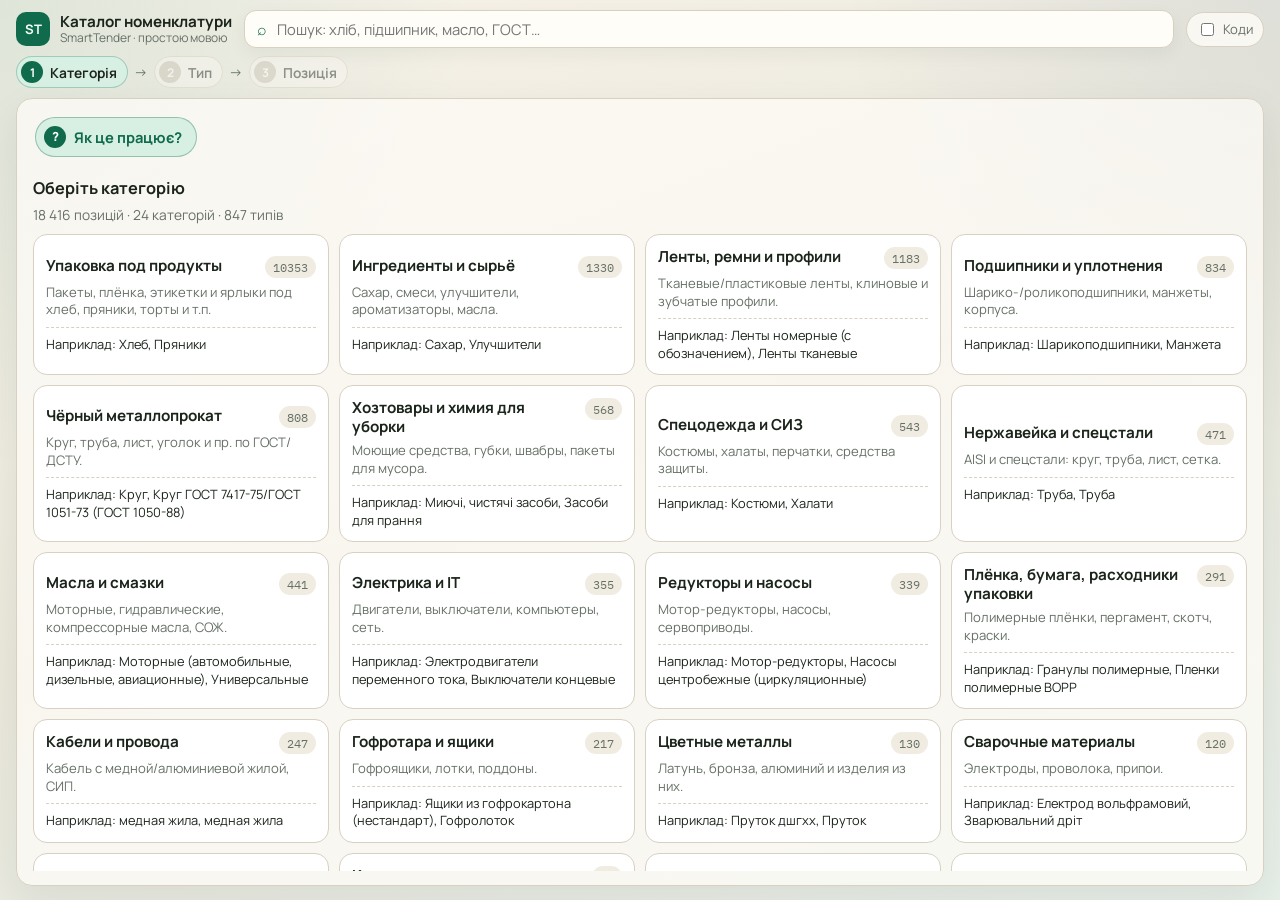
==== Каталог SmartTender.html @ 27bcc098 "Add SmartTender catalog viewer with GitHub Pages deploy. Static web app, source catalogs, KSMO match" ====
<!DOCTYPE html>
<html lang="uk">
<head>
  <meta charset="UTF-8" />
  <meta name="viewport" content="width=device-width, initial-scale=1" />
  <title>Каталог SmartTender — зрозумілий перегляд</title>
  <link rel="preconnect" href="https://fonts.googleapis.com" />
  <link rel="preconnect" href="https://fonts.gstatic.com" crossorigin />
  <link href="https://fonts.googleapis.com/css2?family=IBM+Plex+Mono:wght@400;500&family=Manrope:wght@400;500;600;700&display=swap" rel="stylesheet" />
  <style>
:root {
  --bg: #f2eee4;
  --panel: #fffdf8;
  --ink: #1b241b;
  --muted: #667066;
  --line: #d8d1c1;
  --accent: #0f6b4c;
  --accent-2: #1f4f7a;
  --accent-soft: #d8efe4;
  --soft-blue: #e7eef6;
  --shadow: 0 16px 40px rgba(27, 36, 27, 0.08);
  --radius: 18px;
  --mono: "IBM Plex Mono", ui-monospace, monospace;
  --sans: "Manrope", system-ui, sans-serif;
}

* { box-sizing: border-box; }
html, body {
  height: 100%;
  min-height: 100%;
}
body {
  margin: 0;
  font-family: var(--sans);
  color: var(--ink);
  background:
    radial-gradient(circle at 0% 0%, rgba(15, 107, 76, 0.1), transparent 30%),
    radial-gradient(circle at 100% 0%, rgba(31, 79, 122, 0.08), transparent 28%),
    linear-gradient(160deg, #f7f3ea, #ebe8dc 50%, #e7efe9);
}

.shell {
  width: 100%;
  max-width: none;
  height: 100vh;
  height: 100dvh;
  margin: 0;
  padding: 10px 16px 14px;
  display: flex;
  flex-direction: column;
  overflow: hidden;
}

.topbar,
.steps {
  flex-shrink: 0;
}

.topbar {
  display: grid;
  grid-template-columns: auto 1fr auto;
  gap: 12px;
  align-items: center;
  margin-bottom: 8px;
}

.brand { display: flex; gap: 10px; align-items: center; }
.brand-mark {
  width: 34px; height: 34px; border-radius: 10px;
  display: grid; place-items: center;
  background: var(--accent); color: #f4fff8; font-weight: 700;
  font-size: 0.82rem;
}
.brand-title { font-weight: 700; font-size: 0.95rem; line-height: 1.2; }
.brand-sub { color: var(--muted); font-size: 0.75rem; line-height: 1.2; }

.search-box {
  display: flex; align-items: center; gap: 8px;
  background: var(--panel);
  border: 1px solid var(--line);
  border-radius: 12px;
  padding: 6px 12px;
  box-shadow: 0 6px 18px rgba(27, 36, 27, 0.05);
  min-height: 38px;
}
.search-box input {
  border: 0; outline: 0; background: transparent;
  width: 100%; font: inherit; font-size: 0.92rem;
}
.search-icon { color: var(--accent); font-size: 1rem; }
.search-clear {
  border: 0; background: #efe9dc; border-radius: 999px;
  width: 24px; height: 24px; cursor: pointer;
}

.tech-toggle {
  display: flex; align-items: center; gap: 6px;
  font-size: 0.82rem; color: var(--muted);
  background: rgba(255,253,248,0.8);
  border: 1px solid var(--line);
  border-radius: 999px;
  padding: 7px 10px;
  white-space: nowrap;
}

.steps {
  display: flex; align-items: center; gap: 6px;
  margin-bottom: 10px;
  flex-wrap: wrap;
}
.step {
  display: inline-flex; align-items: center; gap: 7px;
  border: 1px solid var(--line);
  background: rgba(255,253,248,0.75);
  border-radius: 999px;
  padding: 4px 10px 4px 4px;
  cursor: pointer;
  font: inherit;
  color: inherit;
  text-align: left;
  font-size: 0.86rem;
}
.step strong { font-weight: 650; }
.step:disabled { opacity: 0.45; cursor: default; }
.step.active {
  background: var(--accent-soft);
  border-color: rgba(15,107,76,0.28);
}
.step.done { background: #fff; }
.step-num {
  width: 22px; height: 22px; border-radius: 50%;
  display: grid; place-items: center;
  background: var(--accent); color: #fff; font-weight: 700; font-size: 0.75rem;
  flex-shrink: 0;
}
.step:not(.active):not(.done) .step-num { background: #c9c3b4; }
.step-arrow { color: var(--muted); font-size: 0.85rem; }

.stage {
  background: rgba(255,253,248,0.72);
  border: 1px solid var(--line);
  border-radius: 16px;
  padding: 14px 16px;
  box-shadow: var(--shadow);
  flex: 1;
  min-height: 0;
  min-width: 0;
  display: flex;
  flex-direction: column;
  overflow: hidden;
}

.stage > .view {
  flex: 1;
  min-height: 0;
  min-width: 0;
  width: 100%;
  display: flex;
  flex-direction: column;
}

#view-home {
  overflow-x: hidden;
  overflow-y: auto;
}

#view-groups {
  overflow: hidden;
}

#view-groups .view-head {
  flex-shrink: 0;
}

#view-groups .card-grid {
  flex: 1;
  min-height: 0;
  overflow-x: hidden;
  overflow-y: auto;
  align-content: start;
  margin-bottom: 0;
}

#view-items {
  overflow: hidden;
}

#view-items .view-head,
#view-items .filters {
  flex-shrink: 0;
}

#view-items .content {
  flex: 1;
  min-height: 0;
  overflow: hidden;
}

.view[hidden] { display: none !important; }

.how-it-works {
  width: 100%;
  margin: 0 0 12px;
  padding: 4px 2px;
  /* місце під світіння — інакше overflow батька зрізає лівий край */
}
.how-it-works > summary {
  display: inline-flex;
  align-items: center;
  gap: 8px;
  cursor: pointer;
  color: var(--accent);
  font-weight: 700;
  font-size: 0.92rem;
  list-style: none;
  user-select: none;
  padding: 8px 14px 8px 8px;
  border-radius: 999px;
  border: 1px solid rgba(15, 107, 76, 0.35);
  background: var(--accent-soft);
  box-shadow: 0 0 0 0 rgba(15, 107, 76, 0.28);
  transition: background 0.12s ease, border-color 0.12s ease;
  animation: how-pulse 1.6s ease-in-out infinite;
  transform: none;
}
.how-it-works > summary:hover {
  background: #c8e9da;
  border-color: rgba(15, 107, 76, 0.55);
  animation: none;
}
.how-it-works > summary::-webkit-details-marker { display: none; }
.how-btn-icon {
  width: 22px;
  height: 22px;
  border-radius: 50%;
  display: inline-grid;
  place-items: center;
  background: var(--accent);
  color: #fff;
  font-size: 0.78rem;
  font-weight: 800;
  flex-shrink: 0;
  line-height: 1;
}
.how-it-works[open] > summary {
  margin-bottom: 10px;
  background: #fff;
  animation: none;
  box-shadow: none;
}
@keyframes how-pulse {
  0%, 100% {
    box-shadow: 0 0 0 0 rgba(15, 107, 76, 0.3);
    border-color: rgba(15, 107, 76, 0.35);
    background: var(--accent-soft);
  }
  50% {
    box-shadow: 0 0 0 4px rgba(15, 107, 76, 0.16);
    border-color: rgba(15, 107, 76, 0.7);
    background: #c8e9da;
  }
}

.explain-card {
  display: grid;
  grid-template-columns: 1.4fr 0.9fr;
  gap: 12px;
  width: 100%;
}
.explain-card > div, .tips {
  background: #fff;
  border: 1px solid var(--line);
  border-radius: 14px;
  padding: 12px;
}
.explain-card h2, .tips h3, .block-head h2 {
  margin: 0 0 6px;
  font-size: 1.02rem;
}
.explain-card > div > .muted {
  margin: 0 0 10px;
  line-height: 1.45;
}
.how-steps {
  margin: 0 0 12px;
  padding-left: 1.2rem;
  color: var(--ink);
  line-height: 1.5;
  font-size: 0.92rem;
}
.how-steps li { margin-bottom: 6px; }
.how-steps li:last-child { margin-bottom: 0; }
.how-example-label { margin: 0 0 4px !important; }
.simple-example {
  display: flex;
  flex-wrap: wrap;
  align-items: stretch;
  gap: 8px;
  margin-top: 6px;
}
.ex-step {
  display: flex;
  align-items: flex-start;
  gap: 8px;
  background: var(--soft-blue);
  border-radius: 12px;
  padding: 10px 12px;
  min-width: 140px;
  flex: 1 1 160px;
}
.ex-step.result {
  background: var(--accent-soft);
  flex: 1.4 1 220px;
}
.ex-num {
  width: 22px;
  height: 22px;
  border-radius: 50%;
  display: inline-grid;
  place-items: center;
  background: var(--accent);
  color: #fff;
  font-size: 0.75rem;
  font-weight: 800;
  flex-shrink: 0;
  margin-top: 1px;
}
.ex-step > div { display: flex; flex-direction: column; gap: 2px; min-width: 0; }
.ex-label {
  font-size: 0.7rem;
  text-transform: uppercase;
  letter-spacing: 0.05em;
  color: var(--muted);
}
.ex-step strong {
  font-size: 0.92rem;
  line-height: 1.3;
}
.ex-hint {
  font-size: 0.78rem;
  color: var(--muted);
  line-height: 1.35;
}
.ex-arrow {
  align-self: center;
  color: var(--muted);
  font-weight: 700;
  flex-shrink: 0;
}
.tips ul {
  margin: 0; padding-left: 18px;
  color: var(--muted); line-height: 1.5; font-size: 0.92rem;
}
.tips li { margin-bottom: 6px; }

.constructor {
  display: flex; flex-wrap: wrap; gap: 6px; align-items: center;
  margin-top: 8px;
}
.ctor-part {
  background: var(--soft-blue);
  border-radius: 12px;
  padding: 8px 10px;
  min-width: 100px;
}
.ctor-part.result { background: var(--accent-soft); }
.ctor-label {
  display: block;
  font-size: 0.72rem;
  text-transform: uppercase;
  letter-spacing: 0.06em;
  color: var(--muted);
  margin-bottom: 2px;
}
.ctor-plus, .ctor-eq { font-weight: 700; color: var(--muted); }

.block-head { margin: 4px 0 10px; }
.block-head p { margin: 0; font-size: 0.86rem; }

.card-grid {
  display: grid;
  grid-template-columns: repeat(auto-fill, minmax(260px, 1fr));
  gap: 10px;
  margin-bottom: 20px;
  width: 100%;
  min-width: 0;
}

.cat-card, .group-card {
  border: 1px solid var(--line);
  background: #fff;
  border-radius: 14px;
  padding: 12px;
  text-align: left;
  cursor: pointer;
  font: inherit;
  color: inherit;
  min-width: 0;
  max-width: 100%;
  overflow-wrap: anywhere;
  word-break: break-word;
  transition: transform 0.12s ease, box-shadow 0.12s ease;
}
.cat-card:hover, .group-card:hover {
  transform: translateY(-2px);
  box-shadow: var(--shadow);
}
.cat-card.active, .group-card.active {
  outline: 2px solid rgba(15,107,76,0.35);
  background: #f3fbf7;
}
.card-top {
  display: flex; justify-content: space-between; gap: 8px; align-items: start;
  margin-bottom: 6px;
  min-width: 0;
}
.card-title {
  font-weight: 700;
  font-size: 0.95rem;
  line-height: 1.25;
  min-width: 0;
  flex: 1;
  overflow-wrap: anywhere;
}
.card-badges {
  display: flex;
  align-items: center;
  gap: 6px;
  flex-shrink: 0;
}
.card-prefix {
  font-family: var(--mono);
  font-size: 0.72rem;
  font-weight: 500;
  color: #5a6b7a;
  background: #e8eef3;
  border: 1px solid #d3dde6;
  border-radius: 999px;
  min-width: 1.85rem;
  height: 1.85rem;
  padding: 0 7px;
  display: inline-flex;
  align-items: center;
  justify-content: center;
  white-space: nowrap;
  letter-spacing: 0.02em;
}
.card-count {
  font-family: var(--mono);
  font-size: 0.78rem;
  color: var(--muted);
  background: #f1ece1;
  border-radius: 999px;
  padding: 3px 8px;
  white-space: nowrap;
  flex-shrink: 0;
}
.card-hint { color: var(--muted); font-size: 0.82rem; line-height: 1.35; }
.card-code {
  margin-top: 8px;
  font-family: var(--mono);
  font-size: 0.72rem;
  color: var(--muted);
  overflow-wrap: anywhere;
}
.card-sample {
  margin-top: 8px;
  font-size: 0.8rem;
  color: var(--ink);
  line-height: 1.35;
  padding-top: 8px;
  border-top: 1px dashed var(--line);
  overflow-wrap: anywhere;
}
.card-tech { margin-top: 4px; font-size: 0.78rem; color: var(--muted); overflow-wrap: anywhere; }

.popular-row {
  display: flex; flex-wrap: wrap; gap: 8px;
}
.popular-chip {
  border: 1px solid var(--line);
  background: #fff;
  border-radius: 999px;
  padding: 10px 14px;
  cursor: pointer;
  font: inherit;
}
.popular-chip:hover { background: var(--accent-soft); }
.popular-chip strong { font-weight: 700; }
.popular-chip span { color: var(--muted); font-family: var(--mono); font-size: 0.8rem; margin-left: 6px; }

.view-head {
  display: flex; gap: 10px; align-items: center;
  margin-bottom: 10px;
  flex-wrap: wrap;
}
.view-head-main { flex: 1; min-width: 180px; }
.view-head h1 {
  margin: 0;
  font-size: 1.15rem;
  letter-spacing: -0.02em;
  line-height: 1.25;
}
.title-row {
  display: flex;
  flex-wrap: wrap;
  align-items: baseline;
  gap: 8px 12px;
}
.back-btn {
  border: 1px solid var(--line);
  background: #fff;
  border-radius: 10px;
  padding: 0;
  cursor: pointer;
  font: inherit;
  width: 34px;
  height: 34px;
  flex-shrink: 0;
  display: inline-grid;
  place-items: center;
  line-height: 1;
}
.crumbs { color: var(--muted); font-size: 0.8rem; margin-bottom: 2px; line-height: 1.3; }
.crumbs button {
  border: 0; background: transparent; color: var(--accent);
  cursor: pointer; font: inherit; padding: 0;
}
#items-sub, #groups-sub {
  margin: 0;
  font-size: 0.8rem;
  line-height: 1.3;
}
#items-sub:empty, #groups-sub:empty { display: none; }

.inline-filter {
  display: flex; flex-direction: column; gap: 4px;
  margin-bottom: 10px; max-width: 420px;
  font-size: 0.82rem; color: var(--muted);
}
.inline-filter.compact {
  margin-bottom: 0;
  max-width: 240px;
  flex-shrink: 0;
}
.inline-filter input {
  border: 1px solid var(--line);
  border-radius: 10px;
  padding: 7px 10px;
  font: inherit;
  background: #fff;
  height: 34px;
}

.toolbar-actions { display: flex; gap: 8px; align-items: center; flex-shrink: 0; }
.sort-label {
  display: flex; flex-direction: column; gap: 0;
  font-size: 0.75rem; color: var(--muted);
}
.sort-label select {
  border: 1px solid var(--line);
  border-radius: 10px;
  background: #fff;
  padding: 6px 10px;
  font: inherit;
  height: 34px;
}
.pill {
  border-radius: 999px;
  background: #fff;
  border: 1px solid var(--line);
  padding: 0 12px;
  height: 34px;
  display: inline-flex;
  align-items: center;
  font-family: var(--mono);
  font-size: 0.8rem;
}

.filters {
  background: #fff;
  border: 1px solid var(--line);
  border-radius: 14px;
  padding: 10px 12px;
  margin-bottom: 10px;
}
.filters-head {
  display: flex; justify-content: space-between; gap: 10px;
  margin-bottom: 8px; align-items: center;
  font-size: 0.88rem;
}
.facet-filters {
  display: grid;
  grid-template-columns: repeat(auto-fill, minmax(180px, 1fr));
  gap: 8px;
}
.facet-filter { display: flex; flex-direction: column; gap: 4px; font-size: 0.8rem; }
.facet-filter > span:first-child { color: var(--muted); }
.facet-filter select {
  border: 1px solid var(--line);
  border-radius: 10px;
  background: #fff;
  padding: 6px 8px;
  font: inherit;
}
.more-facets {
  grid-column: 1 / -1;
  border-top: 1px dashed var(--line);
  padding-top: 8px;
  margin-top: 2px;
}
.more-facets summary {
  cursor: pointer;
  color: var(--accent);
  font-weight: 650;
  margin-bottom: 8px;
  font-size: 0.86rem;
}
.more-facets .facet-filters { margin-top: 4px; }

.content {
  display: grid;
  grid-template-columns: minmax(0, 1.45fr) minmax(320px, 0.85fr);
  gap: 14px;
  align-items: stretch;
}
.table-wrap {
  background: #fff;
  border: 1px solid var(--line);
  border-radius: var(--radius);
  min-height: 0;
  height: 100%;
  overflow: auto;
}
.detail {
  background: #fff;
  border: 1px solid var(--line);
  border-radius: var(--radius);
  padding: 16px;
  min-height: 0;
  height: 100%;
  overflow: auto;
}

table { width: 100%; border-collapse: collapse; font-size: 0.92rem; }
th, td {
  padding: 12px 14px;
  border-bottom: 1px solid var(--line);
  vertical-align: top; text-align: left;
}
th {
  position: sticky; top: 0; background: #fffaf1;
  font-size: 0.74rem; letter-spacing: 0.05em;
  text-transform: uppercase; color: var(--muted); z-index: 1;
  /* при общем скролле страницы шапка таблицы тоже остаётся на виду */
}
tbody tr { cursor: pointer; }
tbody tr:hover { background: rgba(15,107,76,0.04); }
tbody tr.active { background: var(--accent-soft); }
.name-cell { font-weight: 650; line-height: 1.35; }
.sub { color: var(--muted); font-size: 0.8rem; margin-top: 3px; }
.mono { font-family: var(--mono); font-size: 0.8rem; }
.badge {
  display: inline-flex; border-radius: 999px;
  background: #f0ebe0; padding: 3px 8px;
  font-family: var(--mono); font-size: 0.75rem;
}
.row-flags { display: flex; flex-wrap: wrap; gap: 6px; margin-top: 6px; }
.pill {
  display: inline-flex; align-items: center;
  border-radius: 999px; padding: 2px 8px;
  font-size: 0.72rem; font-weight: 650; line-height: 1.4;
}
.pill-ok { background: rgba(15,107,76,0.12); color: var(--accent); }
.pill-warn { background: rgba(176, 74, 42, 0.14); color: #9a3d22; }
.pill-link { background: rgba(47, 92, 140, 0.12); color: #2f5c8c; }
.pill-neutral { background: #efeae0; color: #5c564c; }
tbody tr.is-cancelled .name-cell { color: #7a4a3a; }
.empty { padding: 40px 20px; text-align: center; color: var(--muted); }

.detail-empty {
  min-height: 420px; display: grid; place-items: center;
  text-align: center; color: var(--muted); padding: 20px;
}
.detail-kmat { font-family: var(--mono); color: var(--accent); margin-bottom: 6px; }
.detail-name-block {
  margin: 0 0 14px;
  padding: 12px 14px;
  border-radius: 14px;
  border: 1px solid rgba(15, 107, 76, 0.28);
  background:
    linear-gradient(180deg, #f4fff8 0%, var(--accent-soft) 100%);
  box-shadow: 0 8px 20px rgba(15, 107, 76, 0.06);
}
.detail-name-block .chars-title {
  margin-bottom: 8px;
  color: var(--accent);
  font-weight: 700;
}
.detail h2 { margin: 0; font-size: 1.2rem; line-height: 1.35; }
.detail-pills { display: flex; flex-wrap: wrap; gap: 6px; margin-top: 10px; }
.detail-doc,
.detail-related {
  margin: 0 0 14px;
  padding: 12px 14px;
  border-radius: 14px;
  border: 1px solid var(--line);
  background: #fffdf8;
}
.detail-doc .doc-name {
  font-weight: 650;
  line-height: 1.35;
  margin-bottom: 4px;
}
.related-list {
  display: flex;
  flex-direction: column;
  gap: 8px;
}
.related-chip {
  text-align: left;
  border: 1px solid rgba(47, 92, 140, 0.22);
  background: linear-gradient(180deg, #f7fbff 0%, #eef5fb 100%);
  border-radius: 12px;
  padding: 10px 12px;
  cursor: pointer;
  font: inherit;
  color: inherit;
  transition: border-color 0.15s ease, transform 0.15s ease;
}
.related-chip:hover {
  border-color: #2f5c8c;
  transform: translateY(-1px);
}
.related-top {
  display: flex;
  justify-content: space-between;
  gap: 8px;
  align-items: center;
  margin-bottom: 4px;
}
.related-kind {
  font-size: 0.72rem;
  text-transform: uppercase;
  letter-spacing: 0.04em;
  color: #2f5c8c;
  font-weight: 700;
}
.related-name { font-weight: 650; line-height: 1.35; }
.related-kmat { margin-top: 4px; color: var(--muted); }
.meta-grid {
  display: grid; grid-template-columns: 120px 1fr;
  gap: 8px 12px; margin: 14px 0 18px; font-size: 0.92rem;
}
.meta-grid dt { color: var(--muted); }
.meta-grid dd { margin: 0; }
.chars-title {
  font-size: 0.75rem; text-transform: uppercase; letter-spacing: 0.07em;
  color: var(--muted); margin-bottom: 8px;
}
.char-list { display: flex; flex-direction: column; gap: 8px; }
.char-item {
  border: 1px solid var(--line); border-radius: 14px;
  padding: 10px 12px; background: #fffdf8;
}
.char-top { display: flex; justify-content: space-between; gap: 10px; margin-bottom: 4px; }
.char-name { font-size: 0.82rem; color: var(--muted); }
.char-code { font-family: var(--mono); font-size: 0.72rem; color: var(--accent); }
.char-value { font-weight: 650; line-height: 1.35; }

.detail-ctor {
  margin: 0 0 16px;
  padding: 12px;
  border-radius: 14px;
  background: var(--soft-blue);
}
.detail-ctor .tiny { margin: 4px 0 0; }
.detail-ctor .constructor { margin-top: 10px; }
.detail-ctor .ctor-part { background: #fff; }

.linkish {
  border: 0; background: transparent; color: var(--accent);
  font: inherit; cursor: pointer; padding: 0;
}
.muted { color: var(--muted); }
.tiny { font-size: 0.78rem; margin-top: 2px; }

body:not(.show-codes) .codes-only,
body:not(.show-codes) .card-code,
body:not(.show-codes) .card-prefix,
body:not(.show-codes) .detail-kmat,
body:not(.show-codes) .char-code { display: none !important; }

.loader {
  position: fixed; inset: 0; display: grid; place-items: center;
  background: rgba(242,238,228,0.84); backdrop-filter: blur(6px); z-index: 30;
}
.loader.hidden { display: none; }
.loader-card {
  display: flex; gap: 14px; align-items: center;
  background: var(--panel); border: 1px solid var(--line);
  border-radius: 18px; padding: 18px 20px; box-shadow: var(--shadow);
}
.spinner {
  width: 28px; height: 28px; border-radius: 50%;
  border: 3px solid rgba(15,107,76,0.18);
  border-top-color: var(--accent);
  animation: spin 0.8s linear infinite;
}
@keyframes spin { to { transform: rotate(360deg); } }

@media (max-width: 980px) {
  .shell { padding: 10px; }
  .topbar { grid-template-columns: 1fr; }
  .explain-card, .content { grid-template-columns: 1fr; }
  .tech-toggle { justify-self: start; }
  .stage { padding: 12px; }
  .how-it-works > summary { width: 100%; justify-content: center; }
  #view-items .content {
    grid-template-rows: minmax(45vh, 1fr) minmax(280px, 40vh);
  }
}

</style>
</head>
<body>
  <div class="shell">
    <header class="topbar">
      <div class="brand">
        <div class="brand-mark">ST</div>
        <div>
          <div class="brand-title">Каталог номенклатури</div>
          <div class="brand-sub">SmartTender · простою мовою</div>
        </div>
      </div>

      <label class="search-box">
        <span class="search-icon" aria-hidden="true">⌕</span>
        <input id="search" type="search" placeholder="Пошук: хліб, підшипник, масло, ГОСТ…" autocomplete="off" />
        <button type="button" class="search-clear" id="search-clear" hidden>✕</button>
      </label>

      <label class="tech-toggle" title="Показати службові коди SmartTender">
        <input type="checkbox" id="show-codes" />
        <span>Коди</span>
      </label>
    </header>

    <nav class="steps" id="steps" aria-label="Кроки">
      <button type="button" class="step active" data-goto="home">
        <span class="step-num">1</span>
        <strong>Категорія</strong>
      </button>
      <div class="step-arrow" aria-hidden="true">→</div>
      <button type="button" class="step" data-goto="groups" disabled>
        <span class="step-num">2</span>
        <strong>Тип</strong>
      </button>
      <div class="step-arrow" aria-hidden="true">→</div>
      <button type="button" class="step" data-goto="items" disabled>
        <span class="step-num">3</span>
        <strong>Позиція</strong>
      </button>
    </nav>

    <main class="stage">
      <!-- HOME -->
      <section id="view-home" class="view">
        <details class="how-it-works">
          <summary>
            <span class="how-btn-icon" aria-hidden="true">?</span>
            <span>Як це працює?</span>
          </summary>
          <div class="explain-card">
            <div>
              <h2>Простими словами</h2>
              <p class="muted">
                Тут зібрані всі товари з SmartTender. Шукайте у три кроки —
                або просто введіть слово в пошук зверху.
              </p>
              <ol class="how-steps">
                <li><strong>Категорія</strong> — широкий розділ, наприклад «Упаковка» чи «Метали».</li>
                <li><strong>Тип</strong> — вже конкретніше: «Хліб», «Підшипники», «Стрічки».</li>
                <li><strong>Позиція</strong> — готовий товар зі списку. За потреби уточніть розмір, матеріал тощо.</li>
              </ol>
              <p class="muted tiny how-example-label">Приклад шляху — шукаємо пакет для хліба:</p>
              <div class="simple-example" aria-label="Приклад пошуку">
                <div class="ex-step">
                  <span class="ex-num">1</span>
                  <div>
                    <span class="ex-label">категорія</span>
                    <strong>Упаковка</strong>
                    <span class="ex-hint">широкий розділ каталогу</span>
                  </div>
                </div>
                <div class="ex-arrow" aria-hidden="true">→</div>
                <div class="ex-step">
                  <span class="ex-num">2</span>
                  <div>
                    <span class="ex-label">тип</span>
                    <strong>Хліб</strong>
                    <span class="ex-hint">конкретна група товарів</span>
                  </div>
                </div>
                <div class="ex-arrow" aria-hidden="true">→</div>
                <div class="ex-step result">
                  <span class="ex-num">3</span>
                  <div>
                    <span class="ex-label">позиція</span>
                    <strong>Пакет для хліба 210×485, плівка 25 мкм</strong>
                    <span class="ex-hint">готова картка; розмір і матеріал можна уточнити фільтрами</span>
                  </div>
                </div>
              </div>
            </div>
            <aside class="tips">
              <h3>Корисні поради</h3>
              <ul>
                <li>Не знаєте, звідки почати — скористайтеся <strong>пошуком</strong>.</li>
                <li>Список довгий? Оберіть <strong>властивості</strong> зверху — залишиться лише потрібне.</li>
                <li>Натисніть рядок у таблиці — справа відкриється картка з деталями.</li>
                <li><strong>Коди</strong> потрібні лише для роботи зі SmartTender. За замовчуванням їх можна не вмикати.</li>
              </ul>
            </aside>
          </div>
        </details>

        <div class="block-head">
          <h2>Оберіть категорію</h2>
          <p class="muted" id="home-meta">Завантаження…</p>
        </div>
        <div id="category-grid" class="card-grid"></div>

        <div class="block-head">
          <h2>Або почніть із популярного</h2>
          <p class="muted">Найбільші групи — одразу до позицій</p>
        </div>
        <div id="popular-groups" class="popular-row"></div>
      </section>

      <!-- GROUPS -->
      <section id="view-groups" class="view" hidden>
        <div class="view-head">
          <button type="button" class="back-btn" id="back-to-home" title="До всіх категорій">←</button>
          <div class="view-head-main">
            <h1 id="groups-title">Типи в розділі</h1>
            <p id="groups-sub" class="muted"></p>
          </div>
          <label class="inline-filter compact">
            <input id="group-filter" type="search" placeholder="Фільтр типів…" />
          </label>
        </div>
        <div id="group-grid" class="card-grid"></div>
      </section>

      <!-- ITEMS -->
      <section id="view-items" class="view" hidden>
        <div class="view-head">
          <button type="button" class="back-btn" id="back-to-groups" title="Назад">←</button>
          <div class="view-head-main">
            <div class="crumbs" id="crumbs"></div>
            <div class="title-row">
              <h1 id="items-title">Позиції</h1>
              <p id="items-sub" class="muted"></p>
            </div>
          </div>
          <div class="toolbar-actions">
            <label class="sort-label">
              <select id="sort" aria-label="Сортування">
                <option value="name">За назвою</option>
                <option value="kmat">За кодом</option>
                <option value="group">За групою</option>
              </select>
            </label>
            <div id="result-count" class="pill">—</div>
          </div>
        </div>

        <section class="filters" id="filters" hidden>
          <div class="filters-head">
            <strong>Властивості</strong>
            <button type="button" class="linkish" id="clear-facets">скинути</button>
          </div>
          <div id="facet-filters" class="facet-filters"></div>
        </section>

        <div class="content">
          <div class="table-wrap">
            <table>
              <thead>
                <tr>
                  <th>Що це</th>
                  <th>Тип / група</th>
                  <th class="codes-only">Код позиції</th>
                  <th>Од.</th>
                  <th title="Кількість характеристик у позиції">Хар.</th>
                </tr>
              </thead>
              <tbody id="rows"></tbody>
            </table>
            <div id="empty" class="empty" hidden>Нічого не знайдено. Спробуйте інше слово або скиньте властивості.</div>
          </div>

          <aside class="detail" id="detail">
            <div class="detail-empty">
              <strong>Картка позиції</strong>
              <p>Натисніть рядок зліва — тут розберемо, з чого вона складається.</p>
            </div>
          </aside>
        </div>
      </section>
    </main>
  </div>

  <div id="loader" class="loader">
    <div class="loader-card">
      <div class="spinner"></div>
      <div>
        <strong>Відкриваю каталог…</strong>
        <p class="muted">Готую зрозумілий вигляд для 18 тисяч позицій</p>
      </div>
    </div>
  </div>

  <script type="text/plain" id="catalog-data">
H4sIAJlc9GoC/+y9e1ccR5Yv+lVi6RzdBikL8p1Z9u0/AKFHCyQOID90dJYXLWGbKwQ+CHXbZ1avpYeR5GWP9UYeWbYetrt9ps9MFyAE4qW13P/dv7K+gj/Jjb13ZGZkZmRWFhSFeuZOjxVUVWTkjvd+/vY/7bswPju2761/2vfR+NT4zNjs+LkPxmb3vbXP1E23YhgVQx817Lcs8y3DP6jrb+n6Pm3fxelLM2fHP7g4OzZ7ER6dGadv+AfDtw1X2/fHidmPPzj78djM2NnZ8ZmJi7MTZ+lHnf+Y/d6ourap7ftk+uLE7MT01MUPpqZnP5iY+uDcxFn4PDbzGa/kafvGzp3j9H04M33hg/MXL/D//1/73uJfi79VT+navnMz0598wh8bv/DJLP/Gqbrxd59Mjp0d/3h68tz4zL63TNP3fU7e9NSHk7wJTpit7fsDJ/PDCRiVj8Ympi7OfvCHifE/8lZ4w/DXBxcmLl4Ymz37MXRe/5O2b2J2/EI8Dh/NTF/6hH/0bU7mh/xd0Kqp2/AaPtYfTc9MwIOmnXjtf/+nfecv4CwcPmWahmXp4v/2iUbwF92DjzAWZ6fPjfOn9ln7/of4Jhqd/77P3Pc//qRFDQ6ZhmG5RwzHSDfIf+lLN+ioGjTKN3gk3aC+wwaHSjX4EW+Qfz05ztf0OVigYqz57O8LHtUv168Fr4PN+pfBK1a/HNSCleBFsBysM/7tFv+Hf7dc/zxYDdbqV+rXWLAWbPEKNdYxZGhs0P318p87u1jwb/WrUHszWMbngnX+x8iFsZnZUf7S8RmN8Sf4i17wnxZ4rVr9FlSuBYu84SX+8XqwWr/VtU+sEaDsO151gxOyyd+4zmtcrV/jpIhHlwTZr3mz0ms4IY+APKlC/Uv26+X7+LL6Df7CdSAz7AOSusJfzV8frLKO44M9o51AhRj94Al2hQaHnko/89voe/mVBxmvQq+EHvC+MT6GtfoVPpZ8oILFLmkmg5/4LzDya/y3Zf7XKh/pqzDiChLFFG1ART6qGzAy9BB0Tgtfw19Bj6+y+tWu4EVXZ/TGrnAb7qPB4uRyEpWDXf+yPid1jL+ddwArvkISF9nI8VOdnIwlWDMsWIRvccHAUPOu8s9yz2MaLp6/xFftpSns/zMcwvX6V1DCMtmkzuNXRAR/D+uAWelk2LsX2OeXQCqr/zOMKfyReNHM+CQe4Oemz4ZTKcaxfouP0436V0AbHzw+7tfqX8RrcoWPXQ0mcKE+j4vzPu/IV9iVYIVNfcAPeGiUdeBy5g/T0PGm+NPdOGGvkbxlXmEz0WqnTNgE9f46r3OzPo9d5O3jzG9AL2u8XfiT1xv/iF9G/BTv4xudDxCvxEl7JSqJP3mx8f9u1B+KBVm/1rXvT3gbTH8wOTF1Hu8mTnb4gR8rcNDyxsNvnGrV0Pb9P5emzhNphvGnPyVPZn4U01Gzb8jgHZkauwB/Bz/APsS3LsZr9gWdHUgJrOz6l/yJj0Wfn2B9WCBfalB9vX4H115No9lcpV/5v6u4hG/xltb5LsTP1Hp9Dg6ZYEHD99RviUWzqjFcDZeh7XD5v4ZhF8vN0C3HghM27Iku9eQb3sqSmLlVmlTRyhW+DC/zVXBH6sUzvjbmYO9qMBOwJa/g+69xWq/xBXaTLzVYX+vwLe7xLbFhV/lyqAk6vxTb+ArsPJlQftNJdA5WJTq/DWnTGFK7Ab1nODjwFjyv+VslWp/jhuLnM9+kXwbLsExho4cHzRZ9zXBMRct4Fqzi2SB+5O2v8N4twPaGOnjayy+UyTd8eZgHXYn8J7gs+PDAzUPThoN8Danawp0kzk2pCz/jECK1lW4czHVB++tsezSo/NPLaJmtwXBzeq/BtpEo9S1bJlRe2X+p36FzEM7/DVyScIWswzuRgjUYCIlGuk+XYBHiXwuwpIFOGGlcGktIN38ynK4ucdPeC77nK+p5d3AfiuAHmULdlykclCj8CY41ulNgeMRqnYODA68dvpDX4ZwDUqD7a4lV8Zh/9zU/+/hahyWOC59OdqR7CR+jTXUTvuNTf1ls2WgDh6/gBxGMLLxEHl3HlWkflnfbMzwnr9NxzifqBV1Y/PtvgofyoPJG4WL5mr8CVvwcTkItOj34WUsrUpCa6gjDzfYFbMb6lzJldmKBmhJl34XXC3+eX3bRVXqFKMaWa8kd1nNs5Ji6zlt86TVYFlfEaScPnO0ZEnmHT0nkPQ6PC/HCDbxfslOLBwwu32W8pFf5oFzGTsGrb+CBtQaTT7uDt0Ps3hUxj5u0xaPTSYO5+T6Yl6m0ZSoHPYnKf8PDZA05gtVwCI+NSjTej/i/+JhcxGN+nS/LG4nvQ/q+4r8gx4NLAQeu/pVEkOU4MkGORNBTXBV4G9HJi6ttkxgmOOFVw1cRi0l6TEs8JKi4zPtCp8Iq/vUisdYsqyrfOWbiMJRuP77BruF0LuFdeBmP6DncIeFBiadkfN2uJq5VOhOROwxnL75dV8PdAq2HTAuSD0fj1foNDVcqdm0tcZib1cQs+xL5j+BUoFmKLyAagaCW2MSiXv0r/kY8TbFTW8GrbmT1vkZ2ZxPvXXicn7gv8Vbhf2p0KDyRSbI9eUQtiaR7cCHhtXSVOGvBQ3xBIygRFdeMfsV9uRWeJXS1IKO3mZhQ05BfPyi//s9waMAdFu6e6NpIrLBvic/[base64]/zuuILY91pBZ1cRylodAT7Ca1IFXYtXg/QYjsZhYL3+B+w1Ws7yWxQm7gufZluBS1lJsotz/42X7z7u2irtnQ6LhTvhd7gKXXiyfx729pd+7Fp2cX8lv5qzPVcEn025dIBlE7JdXiQflpScPu9z7H3HYYT/wa5t1Mxw+ca9IL/4+/lbwAltCeNkMFx7J0DBz/4yrbyPk8GVWSCJjdDS1W69EXVtOqSMSshCXeYDZDvU73Th0VyLWNKm1kVcAaKdCnYQsYXqGkWB0UdwD+Xnsjx9kv50dP/vx1MTZsUnx29SlyUlN1nWhyBp+/qB52TWcsaoulBiodgOaedMGXAC8sLHwdCpMKsSXDhVVKnpAV3dx7MInk+NIDDYUC8YMusZF+gV2BpbXPO8nEYnXwSM+Aw9R3fIVMnCvzuxjepcJq4wzmYbrHDB9/aDlaKxvaEhjpgN7YS3Y0Jh/EGhrzXtMQ++w9YO23nnAtBzl6+zc1/GRJ17jIV+NUftMrBjiT8Xl9y3/gp8f/M1VR7za0vUDlgfvVr6Tn3JfQF9w7c+j8PAViDAgIV1jqNgBPmldaCxpS9zkfzr6ftK/RqvQsOXD4YmsakitxfRv7VqRnmpF6vpxXGc6LUyd1qBOi08/RMUwLVpTWp+W4SsX5t9AAwNdAxXAPB9LYuvrcxWhTeXcOePHxX2WHAdQacH1TCcR3DqkUADBM9TKriJ3yr8I1ZddTNcsF2a6wwK5EmbwFhep5jthcev1Od5j5uldXV2+Hk17cJu//g6vQEsuJlio0rbE7SukOaytJnYhVDMIRWpDUoFSkuINHUaGE2FyKj0Vlc+wQX4awjaAxXlr5yTz3cpX7yYxzu0gNrlFzDd+izhVU7VF+mHF6/oA7QZdtWFO0hYxyu+UBwn9ZS1nLpOTyM/eH/FyXBP35Wqo3X3BT1zlqlROs8cnknckO5M9kxNnp8EM8xgP1xd0KUcrby9phq0eXlxmzt4+MTY7M3YRF+TPwe03jeyqy6muZqkeGTs/NolkExONI26nts9g1bcMlWo3sspEonwHyM1gQNtKWpeAqetM7bQdNNNwU6IqOrMpy+ukI/1bNbMpdV0PbvMqUM6L8qEovxHlv4jykSh/UG5DZOP5iXUDF4F5mC8udurkOxafnp8dna+z4L5j6rBXUD7ZIJXsFjK2m+JsqQkOZHiEubD1ixp9bvEmo5ZtbJkfmith86i/aqYNK6+N9OF7JCG8XOM3Qfbglb9v26Grezs6dB06dJ3WHbrRKMAp8DC0RnN2hi7RGvxNVx0M9Jl9BQcqv4xXcE8t8Mde8aZAWbzZ5MnUQnpacsC3cnx+EtU3hFLgO1SGgDp9KZ+PCO7kMRLMFPZW8i7YDI+sziIOo+ihdu0C23V2xnrQ8kd3lF1jPeZBd4MXBJ/rh8ivg/qCHz0gmNXnd38rtJqo3rHz4zNscGzm/PgsJ/EJORiAmX+vCRu/[base64]/Dpds1H4YR22w/jkzAcLnQ1emVxWniEbp+6QNwwIKKmFlfylbUvLUCwtA31MeeEnlLxGoa63gZI36h6MvFLbqpmk8+RyXHf9Ct/[base64]/OQz2YWjBy508dsL/JNCTQX2Y0VMOnHMNpfw/QOeY2g2p3ejCz15Jd55AZlpvJO6wFxk1ufwHx/OrsH3jx+EyYNFlzNMo8PHTrK+nuP9/8mHKNg8yN90v2CkBqcvXbw4zkanP/xwvNI7PjPzGX8zsHv/iGNmOThmhktjhobGA/AfF6XJW0k9gHzEMhqFN9GEbNrW9lQCKStzC3QB27fGarI51tBzLEh2M6K2ZIl+gjf4ArpdoK+7RBQ4JZB2GRmN4HV3sChxpILfsDlFpp0r2DVN0fcQAEM++ZLhAFzU0NVrPkmL5WSIsUuJW+abe3HaeulVm9BgJe/WeNVicXgHi3fnEjkKOGs4DrVgCwQbQ7NC9wYbrdxdBau7qbXUGv3Bm05fWr/h5ek3BsbHzo3PsFMjPekd4BoJ79hlsk/x7b+c1vWmfmvbTrDyd0KOLvcEbQGSFS2SFa2B1ql0cSTQ8ZjPTN/H02en2eHxCxOTE7hmBCcA0rmjUuDuyCgsvbp+HQeLvESXYY08Dm7z/+4Et/FwJI0W+eFEBrZlhXGVMyJIcdXh5ya/9PniBIfDy2Q5UOvLbsPq7WKe43cb2yP/[base64]/FthrLEXBduy/W3GBli+O8vg01+L/79G+QyGr/[base64]/z/Yvc/Flzn+5+uhHWItRkev/jJ+NlZzsRaDusQ7PAaZyl0zoj0niS25aDEuUQu+btPc2hL6hk4NtIzcOoQ6x8Z7WcjA0wLrmNgTy308i1LvFuG+IdhuB9aD+Wxexw8C+6mmeWy73YUy/9NNVYbrtKimDghU3bpHS77Zo26MC1iVn6OIr4A3uAaYY1Y/OCRZsXNmxVPsSK2QYv9BtESjsu3OOcb5N6UosEroiHt1iOHiz4ndTleEuTpkdD0ZX5t34rVt+niQ2Zyi8zk1ntN3fA5uqnkKJA/LMWzwsyBMooe4Fw3qvQEbyq8FSzOR5JOyhIRDw00Zm2np9gV6AHqnhEl4gmGxl8Bh0qwxqBGZR1Z+xd4nu026VVdF/FXwVJ9zgo1kIX0HwFIsSlwyQuWZz7jpP8FYoDhrE9uDN1yjETEsoBXSR/f0veNN4Ou2gzlcF7CjeAo/YyGSPGNAsyQbuO+0B2bikPKZf5nFDVAVuTbbp4CclmI98Fs17Te4oIBCNa7UTUhU3pGwsMiFe6dxmWIdHcCJWpTROQhO5I9tHbeWmPp1FPNaz7kRDSXWe5z0K2i2sKtGlSYVFhU2FQ4VKgv3geqDoNKjosLt4PHnJPlnM5dN/jBYnaObqGLbhTkhq4Hj/mvPqkxW9r0scFep/vY4DvNNF3Urmnq3Vmy00ZYK6nppID6rDIz+r5tV5xjbM8QaxIbZrqtNmk9wgm5Qj6ci/VbWDkyNr4WcCBCu0sGUH7o2vwyU5g688/dJnX826JK15xWGoe3SYPtSDFafmMRerB6KHEwPpG1Wuy0xno4l6exPo0d0lh/VqYurtw2pZutUPXynsEZVj1kUGFSYVFh52neIVpMQgLD8T5d8fhBMPBHLu1e+v341JjGTn4yO/H78cnZ5CoLngIcA4KczKNTXEGDRqsbdKjBtC8qeiuCa/SrlM+hkdLsR+hh6ftNAiuJcBGAfwLXgNiuJTAoBDjWImFPBosR0BfzPceseNUuxbrYhVfsjnejYRsq70aHHBldKjwqfCqqVJzEwurNMRFIg8/MLqPLcOpzJv/Py3SOlPDp+sCQWnDuVIxmnnAgaiP7wP9IQJgZupEAQIrQyTKXWvq3hvt/WMmuNgJKi9B/lAGVNBk6zYJ+iop3qHiXCnI81d+n4rRQvf+rcEe9nevaKPqGDB0i+VwmkExch8DSBS9JkEY91Csthl54FerjKXr9KlZBfBo+NcCWr2Mw0WaHrD4PahXL2a+Bl81yxXX2RxOF3gbOLwswd+DA9suiFtNQCQPkV4kv6DAM/YCjg2tZCApI7k3LCNEZetlto2/K/th6xTbrlzmzhH7ypEnepJuKpboHd2WiV6ah5/dqi4BemIBPnQeJLd0f9O2TeryT7jWcut3ralMTmGY/DyeESkKJ2lCILenf2saGWjsLlLVJb2i3LFD2TGosCFdoHRcc/7jrgag7eX9xfF0LKdDJhrtUQMvxsZlPxmY/Y6MzY+fGG4f7eaYMknoHvXSzgpL8fftWqKsCPSIpyCApyOgvo7YukJASWlrq5VakpBJuaQBhSbPCx1+vhqErXkIVq8uq2JbBAmkFFK6y3uFjJ/uO9oMrCerHXJkiCzyk82w/SqIkWgYqnp81sQAfyD++jDBg0sYegukhbNA1QudJGIl4h/kI+iVGsAy928NWMl1XbdvmtBDjOy/jpq925tu8C55o3yZRmnjEwT1CxTtUUNyrdUrEktwW5V0s/T7aJr0t8ggENoGTegt8DFjwfHzq3ATrHfv9ZzA5hAm8iPa6ZVDvot+dr//9oacXaxB25Gy6M/JsoVB4Q8kLR29w/[base64]/NPfJ1rggDV9toBHwGvB7j2ClKtsxLC3kaLMNQWYNiHqiPCZCNxCHX0F0Fn/Xt3xlWGf25TUyAoEgJ2cmPpqYSi2GpDnoWQhGDNNxDRMXLGcuOmWV9iwHo+FycI9QcVTM/9+w9HUqfpfjvnoNYS1vRvkZ4jFfiOQKRPcm3QeGfAL7D8P/78F3wXVwnOL/Pgfe4i7NwyPStMA+BJvIImabQBMfRFyS7ob1k4QmkSBGFYXe6xQVFbrF8Bsrw5+80beNer4a8ybNXDMp4IzikzRmScQFXg6No7jR0v6tJZrKxw1RsBqunReaFQJtddWvC/j7GmTBEt9JSasyCX46i6K6dtZs+5ad0lVqYGcBYS0T/54HD4LnleB2hf4ih1EpGxEqB1YQ1OoLNPEIBfCGjPQPphFbb6VcVYosySFvF2hIBawhmNcSpbDBRcYwCcnXatIo7dTL3BHLC/otwktLBwMnPSdWw+AWZTBY+te2rX7D3pH6Oukv2AoWf4c+bgZEHJF/Xhxj2yRY154Rmis8IKGnBnpOCN9BODZvCJVhu0nWmA+WVrtpMtMoM/8QjrSGEnEm6SWbRJw5KrvOpqBmcmIk08AgxdOUnqQwBB687cWKchj5phbgh3RVUCO/ECGCAIOZBBKBBvlMO3y6HYfPbtXjn+AfPu8EcGJ+MjaF8CYiwQoL20TdmvDnOAhrky/IzS7oyZZwSNjC4/RFmGAHPX9ARxc8hCSJOD/[base64]/6+LVoYvdpYKYd3pW6dpOJ9UsZ4VPhUVAuc8jEra0Gykodg4lwTx8Fq7Hbf3HMaRaxfFmmw+WkL63kRU/aRdg4vjYUw1R9hY23g4yBzWAcsPO726v3OAeeXBZNISIsqrgq3iBmxBC81xsg6K5hNvko78wCOmmmgbSeiej0KgefkHiIhIeLKsjBMKGB/QSR185juAm+V5lGEdkSJ7c1+zIbGZsYmJ8cn2cjwQNrk0mZ6jk3NijGR4lQzZrg31nlH17cJN6f072mBfJ50nRER8eQocoNf89fpTuestasDxLAPXCIDkYFPV2eBSSrdEvgkNqUbCqcHdeH3UfH0WqSNXBZhMiHKbU0gK7UgtKHZt/79G0R0QmjE9IsthUfBm4iBWK1uT1HfDARio1DIO8GfY4g/BFCqySDGcFc+C+4FD8EeGplDnQL9Spn4y8RL4TyKtHbzu/VKqYvlQB6LtthiIgExiE8iOw3YEnD7YaQfycM4pC9U3o6DrmP8R4F4rlqNEZ47t4fw7Oq6Q9DNhq8b6Eaogl++m4Pc3IKnT+c9kxaFTyQgikgjcDODSBR/37aTxsoXX60eKo5h4VYL5FavwKx/LQYRYgkhTqSP3UDGFdQ/hCIDsMD6AcN1PWSzvg9+BGWIlsEn22bbTpm2JUkzmhW4f+4is09XqIznbiAkH/BhDzhT9TT4nl9yCQQEu9hpFA4O1EvVr4FVBQ3S/Owwheso5swNXUezapa7uXbHZtUszT7ctmVaBItzQmUm3KmWRbbFrSAcNFizUE94R04rUkmYxcQ6OD3GuzvGZzqpa/AssQYOMrSMbSAbRjYpvN2+50vnKS4QKwEiEwM4GhTVnkvrLtrsmFFNdA4+yooUdzudc6TOGaiR2NO+qXN6tqKj8iwavp/cxJaRuO7/xqXK8HaFzkAnP6fXx5pggGcjjDSRyuYF/Zbe0zturPEet1R7/F74HmiR5oizCrdCaor3tonjwQuDWFjByXopnQAU5JximeoQ3ZgK8WbYk/U5/Ac363PT7MPwrWvIM72CFZh9CLMOWoiabSoeEvdG4ctcj3WYANjKpbZOdRNpmflNTgJT3a7naiJNjJBbWiI2yzlXQI93U3AGiXj3BPC447fAY6LMe81UmhowZNlmK1/8Q1o+C0VhM0cUzmRa5VVle/Ej5KyWUmstDP3l7LJe8X1VcLaijixYKFffX+p3RALWVyxKzrWOh/[base64]/qv6wFz/gx4ft+Rdeqht4lFMxryHFviszyAsFgQ0owkmzB4AecW+H/khNrXp+F0+ONGCDkMbo5rgOYPWFk3xRXAbgY1gTn6XZZjhmNDPagM6NNe1PBbJTrqUijlgCxMc0dqdJ2iM4iqZsqKQz1OK7g6PTk9Lnp86XVXjukSXKkStCUgvscnPg0DMloD115Y1VMV+IiHDSNYwmoEy7rgilQE5I5hbsJzR56By9klnjphxpr4gZV6/8n0GsIuNNaCGyOzv+AgXIrcpwHa+VWZJUN90LW4jE4iK5WvKhiYetUGFQoocqHZqanZqc1RiXM7UOcHVTdbtAA4KwNHHsH3DrX8BhaZOARyfgNuM4X7fjkJ+MzBY+G/SAnFb48HkvuNvzDNUSIvgZtOaT1z6pHBt7whBm+3li3kfCEbqVuIw9yWQ5ysk29LJSn1p5X+dt6lfC3AlPGS75yrkYIptvpaXqVvYlmJE8Vcp2yEbUGkEBKBXUH9ZTAK15LprzsssKEWLYtK1QMy4rG2dKzWTWbfY23p2+xVW9xD2YSZSQUPt/FGSnIwW9TWDYXENGIkKw6+C/gnYLnHb9N+CdU3eCvaa1Pa1rc/bQbnqXIumFT2gybsm44lGfDoTwbDuXZcCjPhkN5NpyjVBxTrtRoLNipoRFmmcAYGJBCMLlzKElBBNpQ4XW4cLUe5rYgn9UrXShoo4Mdr4IshvQjGoI2CMGzK7Uxr0GThv5LLXimsSMzl6bOfTh9ERZfTN+RoUNA3kh3GfJ0DYX7X5a60bjxAl0/V4PXTPHeGAUNYZFyKI6yHtZYEe09//PS2CxfFTug3cAEuDLtOeOLw9vufqX0cL6RiM8tl37ohzcg45BXPpOicGbRVaY+cRtsP+KK35gWiAtCTVpOvbVG2hBi+wTy1sswBZaJgHd58SYJZr9Fb7QQMi/njZI4kXp5KiTjjZWPPSOfCU3iuYY5felL240y/BYIyKmwAknGu0sB7Pz7F8R6o+OQuFtRI/YlKiNqsNmzfvCyJzxqDy1LYKQhDJvI2dfkcy9Qmc7rpd+JH27KIJP4rOnoB0wRq5Ai+u/[base64]/Z8EuYoGi3WRflcJu8qvkZUSWKoGhEJFOKorsnwc3iKEEYg6yauIPCJgA9Fqs4YuJK/xCJ7T6HZ7Ed01cPcR8qoUGoKBJAIMdpO0tCx2XaPE2bBGWzMQD9A+dbU8OrDr7GhAIC3CCwTkpiiaN21AbL/i6IS82641sltDkjLZ+wqTfWwQ9mzDq3hOt2whNiqexXufshmnL+EdNtVYb9QSNwDXzncDwMOJFz1U9IZOAUXeAHamv2j3R8t+qt+yvd7Z3mNuE4+ltc3D0rTf5YPyuQInTP6+baxRgTuxTnH7+u+oGGyJLUN0km7m28FTREt5dGYfI6RZU/dk7WwU2Nq8617o9Shc+CxIVpvRHMfU/PJXEZO1RfGoCTfRX9Yj8qoyeb69bfI6iL5O8ldGnRqmcxBuo5bvvxnEernEZtZ4MgM4+Twg36ZM5s07cysjSZR8aE93xw53ABfBIoNDgRu7DUrZxtWMqrpaKjglkeLhKYXHlAxOaVy7ncEprtE4OKWDivcFB/u8ZHCKaZmmW+nr637XstRRIrfVkSWmaRlO5Xhfb7MP8hfCcec5uteZ92A6ot1IWqFwStZxlNTgk3l12uET5ipdThMR7gQdrSNyNi968+xBAi99s/61hDZ5O50mVhj7QgBxYUOINFwbGJaBouGiWHIR37rb7wjBK0PQx/ocJj+KnLo2udQpUCz3npRfv/jJE9icS+iRBmw75bZD/jwO1hH+5wuyHjF5+JhJV/[base64]/7x4zYbwcMGHivXEldgJVVzaxcmw8yq9sqSunPAPM5OWaMqVnrtPs77tvtXdUVnuHrPaOsNqjI5njGsphT72LsRODw+8wHZzx6/O/BUth32jl0PCxd0Crmq19xNF7jxqGPfhO77DJ+sAPcdD8reOfuMCmzN8a1S5rpvvCxBSgDOrvcP6lyzDPv4tNe5bme1WNDYxP/a/xPKw3JXUVEG9dEM/8imcEdx1sz83gqacziVqyUu8uZ47XUH16Q874uRaq+SmbWVqQK/vQbuUFVU23h/ngBsnxiRcmFRYVNhUOFWou9i7dKSjU34A9MR92J4wvf2I4wSNmGsFt0zQqjh38YHb5YN+JvAFW6YCoX3uLcmGDCmiO2lshjVHIa4IO+zvSt4RJlwR4FkGkvMVlbYAHUlQisC+MIINNW3sLllW36+qYM3QIPVLK9ibZGesftzPBowq/is1KcId3JLcbTwVm2lIbu+A6iS14+JSdCGx5TBBwQtGEDu6kdkO+BMB9IlcNNMCB5/xy4rsaDkOt2AFrF1/TcJsfPqXa5qGTf8jJbKA5LeEZrMj/C8PHK/DCosKmwqGiJy9DIcUTUBoQMQ58FDirWOHzes8MHok8g+p6g9O/n5hkw2Mzly4y2/QoVdF6V+EzI0f7BwbY6MQfxifH2Lu9YO1MJS/1LSsRhh/JG69Rx3xFGIi2lKdwiertSmCqmCawsdwXtpZ5UT4U5Tei/BdRPspBXb+KYmKcU+oJ3+c/8aMIEDaC+2bVhLtu5Tf1+8T1hbZ54isv4xolWC1Ugq+S5379a8JTz2vc1LF1S4dLHK/iOQI1ppx12RcWNvfc0DhHFrdaxVYXCHsWD5FlbLeGmqx5AoSHXZWWMXobyxiRkrZatY0KOonlB8PFdXZF9jAKZA9RWFTYoUBSLHsYEN9hwmrhrE3FMIOfDCm5aNwb6RHL/9TW9Ipu87p+8J2cKVRdX6f6fn79lErQeFO9pxyl9xQZ+B0roeg2Eto+O6Htq+ZlGSarNYv6Fqbgw6C0hzL+ETOFW7IDSSCFMk+klK9/3pXwShbav6h1yRfmSTbOholotDVJVaBrZpgiTdcPWKau8H1uz1ucrG+KIzPeTxFFallMW0KCSvzSthWj7yjxj0UrxnJbFj4dDQNMzAqLMuMtUlAgeBFRCtHQxinn04vQvgxnO4ketTeAyMaRa3tP4mNxx6J1H0jGO6EW4VQo/LPMRC5m3HmZHSB/3671b1e3t/[base64]/waCLc+7XMLKtq7Dbij2JKM4g/[base64]/8euWE2MQgZdx4/46kIB98VCl3oxnaWSK+hEOpLPdA23tXLd3KjI8ow/BZGV58hrxmps4B9t4y3qGAJQfAPOU0uIMt+WqauikhWBOurXvMMGQzKp7A7LwA3AxFwczVOvdfkyxxFQP6bnInRVuZCTwg6qZyLO3STbJTqUAZBcAxbmSAD9axCkUSugYg9cx/jMRvCM5SngOGxsxSsdzFw1u7Kpyj93r15q5eRuKyEf9wddHVZQU+YpBEo4eWSziJCAGCe63tvmToyQFn+W1WrJWKYoRDDsFO8IHOQTuYgnexAOslmpvo2LjcC/JarVM1K8IBX4GNuMWX3ttlYpVdvbXt9hqq9NIJjcC8LC6IOaDM61XAhBbXbdloVQD0alO45J0VCE3D05RQiEjTHPeFkVgsnCAJCgCVBFmYjVqX5ClXakenJc+NTrHfsfLA88xnnu/8ChidSozWVnaA5gnTNSihslLRRer+9pqKRsjEdDArha3aCxbuGwaqUKQcA8UQEbpKty6m0u0FttsrrF0NE4jC2MHDtr6L8P6L8N1H+O7kDm1T0COfgpznxJWE3w92Gm4/AiCO+CMInt9D/UmQcWgT9uMCx2AT1MaaVCrVE9DN5z2LmX4zE/JygyeEnjOuNQpjCWKkKE1roVbH9O2znQDUM8TUM/YBpYZRwJ8Wq7BrljltxfArKal8fULRfRpXbznuA+Ugkcs/s67Cc/[base64]/jN4K6MjQ55MUxK/YqNPt63rHQY9duMDemTg/PTl2/mJnBf0sC5+yLL1ELc/EWmmvi3eTXhfEjYBebwEySfIvQjyxSJuEh5LCMaOZR9vF3VpKNIceskT2UtFHxSEqDlNxJEK+aeC18ZqyD8qWmlCFF2nnBBzwTRGidCPUwwGLFjo/[base64]/ejlB0Lsvvc1NjoxCfjkxNTfNnynfc2oB7LENq6VnXQ1AbJ8LpBm/HL0tvgjgx+hJtd9bmK4HxCPLgusrfyfsUo2gY/9wzL+aXWh7aaLGkdo8Ode/hqNjg2wxcgGx3mdQ3NsO23o2E5PMJsz6jo5tvs6MQnYS2oscvkpoQ/U0YC+hGZ3AVcwmsIj36VrGvkmSdg+l6p4H+afHR3BUXFao8ExVD0E+61GA7BC4MK+hEdz3mhzk2S7GpNFjcE038LnVdlnIqOX7/[base64]/JdXgMyfyG6pnyLfr9NUYBj0kOH3kVqxZ1vQ/Ik8X3dx6V7BxOLLmLfFTXlXHZm5dHF2HO37sCwWJQ/GnbwpUseZ/D3V3XtPlBK9RJcyWebuJcUyKf16g0RxaGe4ju5MVykZBiyxzqwQ14om93LZpoDeyHmFtAaxCW+7ENuZjPc/QlZDdGPB0/VhCJsLalTJvhXNeNnE9/5BnQlucItCtUjxREJxqFYm8EeB2JgFY28jsY1f/gR/EzEl7RyWlFkw6YInzOC4TxPxXxnRQLIz+aWMgX4rjYGWqzIGmrLdDyUfXhhFVsCiDoOq6HklMq85TNmbnTaBzCQl0dmk06LFLQJ32oXCyxKK6XhOp/SmRiK+Ow6HgSPMynHC9F2rWvFNSaVnua5V8d1Cr8yip1quN7UKUnKhcnHQqBpUmI1ijzA336eG5jPiiFIdEjpGo4JaRhBlXjNVH6Um4V419U/NvLaskg00oknVTtpnz05oCa4hcNwquiEuI7SGQDRNeOUBb7ma68u3/Vb2wsdPsVK4iHQc3fnMo1QEj0X5nSifiPIpZanpy1EqXAtxfdfQ8QPDZoGh8etzgBiOJxwJ2uqajG4l4ce/GRqCDJvzSvU5W8gjwLCBe5Kc77trG81W63Nufc4qaDO9dn4nrZ37GNUIcs7nAK/M3/d1o7REJR95Q1YFn2eHptulwqNC7UAgZRB6oeom3s+YvBfvbuGLX+6pM9A5zCZD/odn9nWI9O0k0a1SBMiyYESXka9ZP7NPw8CNZb75rqLZoAay60/B/ZxfHqGwuJbz648oHj8PHpzZ19kM6f0Dx0+O9JxQ0nwP2bL5+n0MOFgByunttFI28BYTBNHILcClBroYoCKJJkXOamnOYitUMV4NAaMIPTPD5ZR6oB04U5ajkkht0vo7VFDuQf00FcEdcoYhO4FxUrjG/KBcqN+L7IG44cCD86bgVbdCm+uyUEzPh0cFHWJcVl8Cc3mUHNKumpAcElmjVrcK4b6Ez3ZFwH0tCyX68u68LpMq4bDswCmOTuDF02HY6d/aJgE2duK0yYnTNnMzJ5TLmHAm1UsmhZqtUbCZrplOZNiQgeIfB99DqAHZdIPFrmDjYITOyAUfgubnU9TJ0GeCEKp9i194/MZ07DB9rCoNQZNkPZLJ+ndcL3QRvGBGBff7loAR2ESHJZGkexkVf4sh16KBVi400mwwAQocqSHBokX2LVOLO1fBMKtIRER3VlvqriO664ju9vePjB5DI08H7+JjvjgedR6ka3JO5CZAcS/KXRBjo0QC8V5M4a72KQ0CKZ/232C0C0T1IkaRwr6lrtFOsEfLLg32eFro9n8oCfbYe9x0DL8yPFIZMD2jKdTGo8f5kgUn96PHLcc20cG9+ccrAwPdVs8I6zg2cpJZps06Dh07wVxOk9FZCgyST2jVS8aOCfU1GgRvhgj49G82jKy48p5Ps00g9fYpKt6h4l0q3lPO8s9yL9APSupljbHe/sPMcCt87B3dgG0IxvVQo8UGDRe5tDKt6GErA6zDNCzD6eTNqWasfIs+tWjyFrnAbbr5LSZBAN1/CBBASwkCmIT9Q9HBt8wi9L8n1DxsKoSQMZhRn9PVeH7KuoamN1G3AfSfYRhGE7AzlumaFc8pVAHFdVqv8LHyFT5VhwqXCoJir/pUDDSEntG5qM0UfZAq+SXqBH+u2D4gYzrZimmdnNnEwPuu7WxHG5f/VFsnJ9TGiamyqLAbzIrpf2o6SQUa9ifHqVCpRLPAlfBTa0dt2NiGmo5i1Vv1UMJBJ+k0eHT0ED8hVwUgxzL/PNJZ6GWY80DbPA6txh6Hx6gYpeJUc66G0D/Lc9mADgDjGDkFa+5VoQ8hPGTyh6xB5mqsb3pqdmJqfGp2bFLDv2fHP274uOM5zBlkhiOeh2fSkmES1ARDzVE+yESNpn5rm2SozIJAsqBuKgJl8iTDAttgJo/ZVpQK7BVqo/jl8zLOuQnyha3pSvGCcCbmRD6yOBsZhqFbkUv526nHXoto9iuwTLmIUjk0NAzpcOPq9zGbGPIbnxMewHPT6A4ehPIbOKPdRZdjAeVGDu0CoQ1fIJm2u6AyUipw56TkZod+a9sOiTlHf2saIs1ZmM+M/+qIzHrBd791oiRoynxwqXG8G3Kx8jg6heM4Mjs2MzR29nzJscupfy8eNepF8LyyS6PXIQI6N0gsBc3NC8zUx2xIe2lbejS0VS8xtGVG8Ac8wW6Qa3mIXGM0GEP1WrRLr0UuLr9N66+SXX+VXVh/lumHg2R4mfVn2Ua0/mwvTsIXKczgHMzEU8kBFvN4A6jceZK/7LJDnKVyiEuGTJ1OREjpwd9IlibHOMJoaRQwFXWJUYaSGJ8+kfdJDt5hngfripO+hTGcfC6PTly4MD45O34+neEqGxlDmxsXcY0mfyUOvKkJQ/9WsNEhhdh0bjsiafvdK4pISqW6CpsGUKMdB1H9XxMTH3ZMjk91/BPO6J86f/tbXfvNb7Tw40Hpd0OPfv4N+81B8Y1cQ++Na2hUBb5KVDmdrXI6VWU4W2U4VSX410ydDDiwn9B6rPKj77LweoWxXRYA8Bl37cKau4eQZalCs1OgvEcbgfIuoRpJEB9BrY58PD45yQanZyYnpsaY7TIUxrdY/8WL0+zEpdlpdtR2tfBbguh9Z+zs7MwYuzB+buLSBfbOEeRdGr9q8OQAO/o+oNocHWQlnxH4vpzGSxfZqJGR4YymZDjP4nKg3y1/[base64]/mPIv+OGLh0SEbm17ZY4VWoEy460eo+GeN9Cs/zj6jDK2Sy2cjYpfEZABDGgAj5p9Du9Rope006A8JvvU1MvgiDgbgFQuG7e+TMvmba+ZbvvdeY8Aw8OcBAeSe4x5tIR1oOZPz6MRF5hvlI/9Y2xYaR7/RskX7DMlsJdx27sp9BEDBywhE+IZwvSiIXATy06Tv5MD3ajpu3dL3FzVtlW0875L/x/hFGk/4ROwS5amhhB8sCw6G2t+1cvu2X2LvykiODxzQQ0n+GVCnNvDFp+k1mHn8UJ0ZILiW0u8YpTRIJspYppOtylAN0WdbHV20zxz7SgjZ3yYysq7wFbAroIzOySWZkk8zI5ns54C/RaLLgtpxFQepCqpZdqpalqpU+JX6XEIoSue1T50T217adFAowfMMiJEWLkBQpqLhFgIrprqITDDmtYngK338PSPMHAeEU94iMJAIoMQig7fioUzPQYRd2l6NMMsx3HeHmobjHIMIec/UeFFEi5FaDahhQSKJHLB8zvqEJVGaNYt23MOiR1ulqJtiltV0BpBrpCNGd/xRd4bcrO5ghXgroiT9mPaEwNm4+BTZ5k2KXMYTtBbawJqIsE9CpmSC4Zp/[base64]/NucNM1Rr2qsKEkwXww/ouHuKvqbrzPCh0FW6QoBe95nTgWPpt1oVmPoys7/39C7/C7LqlqW5Vd03YkiF1NvldLC1ErlT3Yxm3MGXvR+El4Uo0Esvu9VMf0KgNGG9dt1v6hWU4QpKqL/[base64]/QnCZyWu3YFwzzOAP/eSVy60GJSU68h7c8RAwmkPfDHZuI1FF54jATJp3zChhmIwtJNeIRRcJemi7h43MTYo/lSB4+/RitSJkcwgQpCb8eYTWiK5nFvk9brDtO4cKsLDIeEJVtPOU19Nw0II0AP57oH0dHsYtfhp7paZ5bn8v6N/3/o7uXoytlwMwd5lqYfyX1do0cXmRnryvyPSZS9xxsMN4HGQamXhE6QxzpFSmxz0Ym/[base64]/TuEUw7uVPiB8F1FCgSRsI51n1MhI4NE3ctpxmlNM25TzSR1KXoibQ1lPVrKmVKnalcbxf/EdXZFx+Ll+yiR7wsl6uPFYSxMK8dEgv3ksnRwV4oM9ywA2dG9yN/KdKp6hX/j8vHElNSYNpp3U9HfqFG39S22jMykp5Nh/SN4OqkmPR17Vy3ydIreAzzHo+Aexsa5KsclVU3TKVvTauzf5Of6N703dFrj//TAP73wTx9nXuKIFQxfLg4QKttCu7ycVPNW7OXU04yXE+9uBcDii92csJbnQC2NnfxkduL345OzGhu+9PtxSL8qp2HBTMoblAoV7bKl2hw6dvJEf/8wOUKN8qGNX5P2gLIMBaChQBLMwSaMf22LilWFjGkj7DiFLg/pjpmTcKmGjDGI1WukWBRA2OighCIqBCovhIZvYOmtCoE98GX6GtOR/vrFj8zf36kFd4EDxpsOl9YVMQGbqKtEnRH8flMY2vZ3CIWmyG06L3AbhG0f629idBIiqpLJj3BlQCACFIgvOAMFrzc8tv9tOuAEgB/66TNoE9+3RFJHZBWrX0Pqt0h8IQsMPSOFBlCGQlDRrGD/F1C0IZjjRekdDAybL7o6gRJrP7J4gKhMvE2MlkDB1HP8xYhVEQ5opwQXZxsGaIKt0HeaX7b3iR0k0YcUQpEmGA/dEKUHhsHU9P3Rj8sgsVHiDhh+Sgj8CurZoCPWyD3sMl7aXzHUOq+DXSpBHX9Hd/[base64]/I2ALn3FOvhRA8fRVWJeOvlReZ+QKPlyewDqEAGherWD3CGiGDg04wLsh2GC7sMHr8L4wiSgbmGjvoo5OCJFBkQamVzcFKF5CBqI18dVnP9XEQlk1gaiu1jwkHwnXqN8QAfMBotUKxuEDo6HOj66ggN/M1L3LgP5NmqZBAgQnO8sTAi1BYBmkZMtmB9CJifkdUirLroRwaS0c3AXusHZxcBYQ/TWgyfr1/7jDLViVCUFB+DQQLICoc9YDNkDWGxcGOK8eDW0ARUNCEbTIy9BChOIh8XRIeFTUqUApyn9tIxqupf0k/TQNVDZhdbcEKBexIoS8BF+uRznNV2OYlcF+SEO/ALNKfQVbBhd4HV5PXjKObp/SSv8HC8jVtxAb8YOvO7WEZwPZbZn/L6YV4sRjZ7YvQgzU4X3a6FJH8r7onwgynnl8XaXxEac1VArhgGWAgiObOJ8zQqNLxmAarQmiTWaI3VSyOdA2uAVGHqN9Zzrnbw0Hi5JnNTYRrQppakG3Mmr/H+3VJk9eVOZELK+fGheCHLKU67pnm5XqkZ34hun4uvF+raix1qvgisA6K2SlqZ6iIojVBxtEFfGMj1JgHDEfZHBXVzC0FU8qfsp/A91A/6nELxkg31wDY9ERVOGntNUWtuWTUq+xGwdLROqibYd26oga5k/q3GdXVG5FcxiqGvzCpVsRlMKseA7puhZ1JhZujFbD34qbsrfWVNp5ykvCRKCWRK3VCJGCjEkv2JbZH5X5VYV/G/hP/Wvovxrwp/KCPFHg7uiJP8rn/ys/P5cPRz1VUDWXoUUEULIfEnmRHAhDKtV0DCGIbqdED2OVrEu5liycCpLrhUhNtWvdAHew345qYpQKPA38HV+jdR0xIaQbN9FQfpS4MNLMm4CXjE/uDWJ/kqIrixUECidkUWlJmVw7vhdL2cbKobRmemlwb829++sUWn1WlVDBWlqvvHANerV15/I8JyEsWldaufmEGyi9CVNOSpt8x0Z/6kdvbMQUSbRr7Sb+XFp+TxF6XxZcYYlf9nLpRM5uJDexXJbEeYV9w8GM6maqQhICwLEUGlqEiF3liX7SFtmno+0p/DDbj8VPngnKJRF5JrBTzFJa0RCDQlyN/mfTqgY3Otx3FEPUvg4CWCAH8n1BFxoM+HL4pccnWW2RqvQckxVpgN9gHBxBqk4QcVJKoaSycfvCJSce4Vp5OKeawzlbEMXKQWG+48dP8nGPpmZHpiYYh2jQ6eE+MuH/lqYdDvE505AJHei80wyG/zLMKnmZZLFNRTXX2BeplX0+XxFaia43K+HAjTO8TychrF680WsnwAfI4AmWESFO7lLRBkqIDc4pENEhx0SxxdDCwLC45N6ZBXhj1NvC/OCIntDUUSS0eKl0PAuUhh3NIJS/s9MSjxIng25IMwQTafoWTJcCTyrKzLPoEVzgB2nOBEUdpHEVJ5tWzdlTvYBXi1rQv/6QjBcnIdEgCuRupyMoioBxrTA8syvsu6YXek/wQA02PXtguRCTTYgiz62egfRlGxhSqYvaa/XhDP+Kg6XfLlkodYHya+KFxYVNhVqaIayw8beHQDg3L9/Y1boSmr+SWv7T2r01jQss5PgGmGVvEY7VHgrJyJbt3BJJ5nJUo+0E6JZMZ8xRDOhidkjBa6u2BmB45V4dw1hr1C7KMGXE/MVM+2HD5nImWyvNTgK+BGwhccK7lk4lsCYSDrCeXbq8ADjPSgCcW74ZgHvRdO2Gb8Z6XkdqS7TpKQp6RsC+1M58OfqIcPLdYg4Mlro7YA/t82VwVG5MgivBQRKh/KOKO+K8p4o74vygSjVCsyHsadGaDUH74Ohk+/2Dx8ZPjbEe2wyw+V3pD94ZJSBavtIz2j/CGZmKfWsbW//WT37bFrWzKq2QFmP6Wuyag/F720THJxcmZN4pVj0TGBHGBQfTp7xrZBABdzeksgIhwfZQxEbcouicClLQ5Q6EFIs2Ar5sBmZVPXWZ8iLJryaIWuhxv7+jaGHCH3pl1rNvTSackoutMJKsPxFsTzIIW4K3vIq/3wd1Zg1ct9RybOOa7zhcDeqpWmi1MELgxacl4jPOEQmXysnocBW/VqFYD/5lu7g9XAwwf3N7gSHebtXSzCR6JAOIwvHNUQJEKBdiZbc7bbk2NAIZODzvEKaauIa6Tg0McYGJj4c70zJZxa6AcaR7agBRQ5/[base64]/kd/bCxzAFwwDmimh0ib5yXVmxYIdtLSL5me7McBpbyOA0zW5c4L2ZQbK2GcVo5qCG82tXLbq4NjU1PQke+cIQJmmZ89LmpQpugkt01cwipzyXWXzJTWqu7cz0EdFf4OJiOO5hMUHVDM0us+D28F9VsELtNwT3/ERWKIsmiWfef/U8ZPJ55IGYNvVE1fUPDFNeQlXfNOt+GZxwpWozq5YfxV5b0ycC14coqKfCjUmYtRFpjsVfkPnxCfEvZCeMCq66dAD1eC7apn6TqMXJKbDcxKhct8Ba8LbWoj0sknMi/SvjaVPTzUN/yaf/OEkHBstHnTPAS0FL0aoGKXiHSrepeI9Kt6nIvguB+VC6gc7OlQZmpn+/fT0eYDeJyeZ1O/8imNHPOVP/VN/+IwZVhYm4q7KrZeZAmTodZjgEfUMmbCGUg+0jSW3S0uLdsI7+FDLDJVPQ991FnIxeFESXB84u5LbL6AvOI5CUHoklBwgz9yAHjZpUCz5fhTV9pKAJgego2/w/eOdXXis50ffovjBl82PAotIKwzG5awaxBGj6m+JWLVUDDBylUtR6joHsMNSXmGEExSrSq4J5/81Zcp2oRQ3TceoVC0JKtzRq/wLyUPKqJq+UcFsTNn7ZFvNtN5nrCCNFCncyXubF2aO01E8WqYDqZ9KdCyVRz3uX7o5G91v9TKN8mvoXvCsXKs7ITJ19FpyCo+7kA8XtaXlAHrK1G/buWsVAPQcpeJ3VAxSMSLD9VinsPD76Pjt3cHxK0aFj8Uvfw1uk9tSsPbLOoprn5PYjwfICm14X4fDyM5x5TgyPclFVdY7dj5YnvksGYHWlGvJ9shy9APKI/KOyCG+IsKC7uCZthQqXXaZNk+PtJuOWtl4aqDnBCSz4STCMXJD6AmVsD1G4vyk2KQlJBP1mwpdX/r3vYfjsVSKwD5SBB6h4hgVv6OCMHoQ0JsXg1ScoOJkjo9LquOo20+Yo19jGOIGuelHIWgWAFFZrq5J3neRqf3/dvdrwtodHfLCYB7VqVZQmYmxP6/BOYlS32DwoIjVS2LzoG5gK5WxGUIWQBmeQ6UP7Iir51AJzoFJJLbYiL/rpHlwONjOdkhLajxNPRU/h1Ciivi56Ptd1j0qszVxQYS8S74X5RNRPhXlM1E+F+WfRfkXdaxp2B2mQbAhqZHmMdOVAZYSEVGKsSPgTAl8XQXgba5RvjHQt30uglkoJpNmFDRwFRa6X2DgzjLGdFCua5gskauMHGupPvBvIoMXrz2H4H2XsfYKBatg1Osa0QD76rXwLqmhWbaoM57zH6gzb/jMYDQwhdoKf6SMXk32iniKdgBxi0ngNgm3yJw6u6hHMxvr0Y40UqBdTpON0N+oz6IgeH6Lf1MBJ7vbKaWY6smTwwP9J9jocM+JkZMDrG9gCMKlSj939NgQf+rIQMXhx/kfq9lwCu8fLpzCbBxO4YYIJoVRFXoToCANYyEMs7WtIQiWXjruwwl+Ch4XR1jw2fZLznb4U9SeZxtexXPksCcuZ3mAQ5p6ZadyaeywwXavI70nXEdFC8jPdCcztaJXianVt/WY2cTbUmDP5hsJ9myqwJ4tQpIiPQX6oDcJ9lyfi3CaTd0AnGab0Jz9Tw3T0T+F8F0ZBypV3+xlVs7PAPtsZJJwWC1IwrGI/[base64]/+bqwvag0nVHPMYcW/hkhd5zZB5rQZ/yYfiiBpWvM1Qu9OHfjleSqp7f5pdDRas470wvtuAIbbVUkpiljuyj7zF4uzmjlnZJNFQbFJSJiZUnDRaPZSg4GnEyEpRwCDW8wCjLGGawB+azv6Mm+k+xwz4nRnpH3YRrNaBrNHFPG6CDrmfzDxB/GSq+ibdB1qGf4OBGnibnsQuIa0MalzsfgffVNcIOvzZ84S3w9uLNdOm9LRKJCS3LJbkDBM3AojBTFoFBWLX8zAQ0YmeHyzHN7fsb253vJK21zrfCCiG1KmCf1KR/[base64]/IQ30GflJVkVTf2gpSfA7bTy5PRNn50e20NyCHAJBQXUKj8em5kYY9MzEx9NTI1NwmFZ42/hbEOKLNNMkIXh3k2Qlc5lC5ECsjL/YejFHyIbS1au1FpvUHWXrWumyrPfISd+lwqPCp+Kam5II5g/vga/9xUhVH2dCFnEqVsQ+Q4InC0C8wNLJUk63aQA4FWW+AdhPSGoVi76OcZ+JjC4+OFrV/enwptFVCKfpQV0uFpGa88mrZI54WQFN+foZ38YP8/6JscuXpw4y977ZHxmFtQ2Ghh1wB0gqo9hQJvhQSqjz8KCXBZQ+csE2TdPH0BNBhbeJYwtl2Kms/HUmtwW5Y28nLYSJS7yH7CtVES2wlJUVG8XrUVGQRKFKhXqlD+3BWrdivB0QwObOvxchFnHaQrYu4cqIPyYUqqEnbT3Xs+hk/iPlLVgh00K7/pBTicbuPT7GT76U7MSxUlvPd2VVSc/i6VBDuA1oblcy8Vxc/SK7zcAbQvrtN7bzigwRhGcfg6kek43mW2QlTey8vheNbTymDpTdCq3KV/ZiO001YhhliYlMauHk1gfT0KAyvrnsWqFtNYUN4x475kfO/iDP2rwqh87+Qf4aQ11e3wZKrio3XhFY5XbYSU0P/[base64]/nPf43lu8dLQTQyH2kbaAaugpUI5kRBMUfKL8R5SNRfluUKmQlBWkRYVkI6Aq4/49yVkKXknyUe8bTi55BBKujzLDTVrr0heMkeAuxkDAymE5fCivEQOQMm9Co9p5cDLrKyHaI7Gn9VBym4ggVR4vPC3XvmOUE692OLnaSSrIj7VNigxa1BTFLu9EY6H57Tw2f7BvoB7/1oeGT7OL4zB8mzo4jlMEyGk5uQGMvRXYQ4K7uYwQ3Gm6X0IJOYdEhbBW5lT8nZkyQtFpIeRKi1jBk4fQxRdHD9hSpWugezCy5woptgajVVTponULwBqkYEvi034vyiSh/EOXfItxadfqaEHl1k5B45Y4uE0uwJUJ8wQNcrnIdeLdnUZ5uwYI20SJy78JNzu3SAVK6mpuYxSHs20eRalik7Ca9MSLZvcVQBFgnFBfhVf7rFz8ZPj5bvxV/[base64]/n0oCDNxvuPQabz+nyK6ZbNVzO6xuG2H66kwPA7dL5RCGx4Fmva8b+dCI000h5lVxGjfBqLup1JhQ/VSc3KW1ezTbsYkqyrVsnqKA9bdGetkaoGKXiFBXvUHE6L8Naw2FiUo6ZrYqk8gjB/BSPhPimAh31RpxJhfUdHQB/345+w5YgzOX5NjXLhum+S4AYxB69FrCAIrvMTSlH9PxbcIkhMLtYXqbdZVUsviJs3apWdEOHs12nS6VEh/kFRREDIgduiGO+JpK3wOXcMToxNTvGzo0zvjLGLozNdOIFuoXwHasinctmmOj98j1O+q+X/0UA+NTKk/IkAd/Oi9d0MYu8PNnRg3HYT+wbcQ/X+H4x/P2CvHXyFtjP+Leew8YuXuR/AzbWQ9FJTGUjYxoLzR+dFChPV5g40hBFIUomdx+e4M/dyuxMM6EKW0WV5LJQkiyHzrkZxVZ+vT27RCm5vW71lNlNyY+4bOdwUrlsH68w2CxwUkYcC6knfv18HgW6dKMLpICvUJJydDSGfIMseGC4unJhNXgiWkQrmNVP5BCsf43JegBkGO+kGyFLCCkQKnBlpifZlo/ff8OUl4RXILLhpKZXXWPvuCPBFr0rOPufE5kpHCvHwR7sq6tiQJExuR8lJ1Ny2rrm7xe65HTvRSZ4kbypxkZGBlySR9S1hV5xgQyndEJTXiHBxoj1lp1Bh9h9Ao4mPEKo8h0wIYa+n8mHNjIUPp/yquak9JW2/bukwoE26AcRvEoXHxwwi13NWiWK67ZNS6nng/[base64]/[base64]/ivHjC4CNhtxMPPW/s++JH1HeYHXdqlsKnGLQx8ULa+06YdvbDpNFKHLFn9hfS/isTvyV922Z9QV6J1PBboG41QO7JoHVT+LHLIfNtAH3kj7irenwSlGboBktsD1FnvSqJJWB5kYVTgSCjwfbVGoBIkNcMF2woUiZ8xZvVylNMmqcjbdoer/8k6bOv/OB1OOQM6ZtoKgYa8mhK67w1xAzSqBVgCluwNaJk5R3/cTxvDEiXgB9tLAj/wJkM3vDSmXezPl27RaXWL1g5pTE67lXD7VYIUxC3YVcNvmKk3rtSW6Y7QClwqPCp8Ai0wqbAKsQs45X9mTO+yHYFVAAAg3fD1d5XhngFW1fmgRrbqDWHqW84grzPVIKTfojn8LfwFibcEj2XE3+08XYFA6kwDibm2dNdMhSpeo3BIhigDS/wEyYOfMXWXME+KM15JteTJt1ST/2fSxcQpraLpl3k8xZTrpgsiiG6itMELiwqbCocKlwpcDpap1qUmhuA+PyHv8c0GCJWaEAH5scml23vAld9nn2IqdRZ860q7Su5ycXs7asIySjWQTofl5qTDinArFPmt8CfOKq6IicjLj9VMG+1MmKVaMbrxX4i1+6+UMOu/hXmzsBhtlD4risfIJJ+KYt4XsbcAMQWJpEzdV+eRupvOaNVs04d7TN0rmS2r6bZN3a4ctn3O8tusY+T44c60G45pJWA5aoTCSJqVDOBG+td26N0Vkz+kUwx9pH4nC6Z+mpwTeqk4KVwVnueCjEmdiRTj68IKJ3KBkuH+Khm2JKtHaID3/P38VN4v3d+266BNOsQVa91L0FAJvoyvhbVf2P0EagPYXyIt1a9f/GTrv9QA9DdDGUOLzRakBrgvZesIbXUa+cJG35FD+KKAFFkKVt+SUljL2QcIZ1OkmFwLnXV4nV+/+BF9eViYSBL/jlwkumIXocgdgaE/9HwmWeU/9IhWVEO5gVaXcqOYGMSGY6gYwi6gJJw6crMAU1QWM38+gcByDWFEyqIflKnfLoWS6vSIYsUT6MwO6ZWcnpZhNcfjIEJAbpF7jZRteCMBbuDl4WL0f/rJ9CeTly4K0GEC68HUjHCCNomHLJG1Qp50r6M0P1+z0AMIdOeQ9nGDoUVvnZAGGpPaMkjp3SUzeADWDTIUPEG79ZWiwU1rX0cyCAnLsUsPE+i8nysTlJeovrebQ0AnHKNCINgMtCR5edpZjDzicMBhos/sCx4yxBP4nh/0t/kZ+z3AVgCm1Lf8v0fB7TP7GCC6EIiMFIZtWI7Iun2QoStKGIEtJFERn50OxnbAntZxeowP41gnZ8HxNN0S8dNNkf7LX8ENFhzSMXIcjzt+4hLKeAZYBM/dK9JVFbsb8suplT3EpONvTMdM7JftyN3C+PmN0JkQO3Ew2UHia3M66GY6mNyrVb/tQdC7uTt92mxV2ohVMolUaT9WrRyIakItfEHpwS+H2T/Qez90zISFFdKyInJxQ7pDR85gD8CZaK4WCVN20jLGTWVbtnbespVYH4mW09D8Rko/+kIwgkUA/Xm19hymX7VeTKOHUPd7qRCg/YeoOBxC+Ks1KfOqnvLrkjlmPtA9mLhMPwdN3tD3k0ZkW00DWo6ze01bXkHTyZVjJ5yGn1GGxPqNjCti/P2buTpsyuaKPnhDpFodMjETJy9sKpycGFrRN34Y+KhY43IGCCXAW9VIhUrgB+VqaiGmYHQoNPXs80QGysSZscrQH4e32HGwu2J2vhUGjr8CqOeQHXwtXYmm+DoDC/e7tFAURaA0IRiVeKZtN4xfAAtXIByFCFrbw4NrWixCVDOA7ispBjVBwAqFs2+EDswkW0A89wLmfVvmH4eG+0dP9w+w4WMnjoyww8PH+g+xkyeOnTxRiAHXPB7ddgWeFIF9R48NHGND/UND/cPNUJha7Anb4VMxGFlpJvnLXi7cHLDNBLymRdwTGpZKoGzGvQPRRFqf+SnCdc0IV60uxrnk9Be8q1I+Ozm88PjYzCdjs5+x0Zmxc+PoBYKwM/x4rLWPmkjyHpz4dHBs5vz4bA7e2zf/[base64]/[base64]/8qZfZTyenvPqqOqbU3/ZcHZn9dwTdE0oZSBhYETlDJkeTI20nPy+ufjaJbkL8o90TYOw2tsyxK43UcTELPvhxzG9m1ZYiRSgWNCffLLX0emL3344eQ46/t4fGbms1+4SG7TDWzYmPhQCbteZCwqbycqpKz30u9/D2SNnR9HbGLWmCbbm/2YDY3NjE1Ojk+ykeGBNLeyd6RB3tF0NJ1vJsLXQzs4bLVsYoT0r3u5cnX9CIXDkYRmE29s91JxSLlWf1BiZqJ5gGxoV3HwAXX1sgj8R89bkFYwD6bQFW9gMk3DgWQm8I/na1KOn9z6NuZS4f94tsZODo0Ip/07ZPWgcSVKNvA2hAgqQoFd5czxQTklB0hitvX3h1xO/ftDx8fmaBWICReughTUtVYBGLj4JXgJPzV874BheQcwdydYzR4Ezw9yFvkBZ3wNPW4oqbu0dEMZOrIqPJrxml2OMiH1DQ3lho0UPrL3Gk/FoqO0WLygDLXWQENpqw9sDI+jgLpMxtUaZgpcRSZdRO1/8ZPls3MTU2mBpUFTkaGlpY06pRpNAQc7MibY9xjQLfE1seH6JQKJrOWw3009uHvQwoargBa2EMEGyrsELqyGlhVdCGPiQ0SXDYbyLsLHvJYY3nffP3HizL6RGP23C6Yr1chyeDLgYXAjdvWhAwynCaaX9Z08MdrTN8oQt6t/mFX9qpVuGoRBnFGI3KboTsBkIFaZf18xnbQLaQJ466nYv2uI+5DxzcwIVI1qt9Ut1G3oFoopD3nxvggDep5v6pLfzizd4iJDh8f/7RRRrWm3z8jalHrQBJQSj//LHzx9fKBMNXX7aZy+FF6akPZQ87IQwa+hEUXEl1BQ7ApJcVkcteYb2BNNhluQOc2hgkBfTQJ9NdWi8l3Rry0QeK+HukpxUi7LiolloblQpTeTWgmDB16L3OLzMdjd7rfnqNpLefbaSWAjhPnLgH/L37dFVHUbomjgZgXH3fuifCBKgTVmUHGIilM5Pg/[base64]/n5v16WhWJAWCcvWsRYkDYx6iugFGJxKZ6CMeu13+WTVBP2EaeoJA+c2s/iVevHur8lydIAzZmGnOVUPQCgPvlfmVPMS6cIJW6UJRWS5J/ZyoUaKyGFZH0lXukGwoQYJ34Zl70ARWR7oxw11auDwYJiKOStjKG+aqmd8am5FkSgi6Q/pLWoyVBv4Ctihi0v1jSXR2jGFyZ3gukYmwRtiiWV8cNO/7enqdml1u3Qau2TPd2k9k6nOcMm5xM31g1cl1iURi2YmNHO8jrKU1fhmj9SSXQllZIUZXhUgP/g/ThV8496OFJ6Zmr4rarom1azfB0j8iKXjVQya0vW3ZSDcisphsvZ2iFO1jEFFfMnwikP9o2+TEmNdvDXtmdspVFfbGoaCzrmgxYW81J6eRxlqTWjB7g2RJtDnm5DtcbsDDM7v3aTkDUkRmNYRduAiaUqZQa73Er31axUvWEr3XdFKGkPCTHi6/ozAf+uYayy5WUPJxLItl8s/HZFE5Ju2Xql6nRDZHsfN+TbGzUUYB8yxnIqImswGo7ew8dYDGDiN8SoMKgi5gHIOmTk5h6QRZq7mBD+AOQgussdgti41EIQRkT8c0mhkXvdkl9/ht/4NKfCLRDqLEGoBcWBv0BqvX88AYcVitW+BWO0DARFRjutXkH3LX5gNHmzLoqO0vbwQABk2FQSlYbuFcBkiimeBWQRFYeOSgyng77/CFP3sSHezU4a2kNsD+A031V52iLKPuvSo1eDRFB6G2aPGw8gDwbAt3ahULak/rmFVvCrrLIbFKHyuVUAZ2Vk26EwxKHs8P2EOlwbDgBX2vRP82QmeOVI+O7kr4TRzaYVvTLszg16RaMPQW9GIXa6RxDT7RsKGCTzr12gI2UQF5CJlQ32JONzppKkNKzdWcvvKJHWoiUOvnzjPkMAzrxXvXJ9S1Pl0a/h0a/go8Q/6OYap6HWQV+42F4XuBveYVZ8D+EBJV0xw9eraNjL0RT+b2caS82DqcmLCDVQBbxaNfk6VvRjzxCjT3ezj5VFqzBnnqHXNNBuNNt8l5SryD3eDO/zjz4Dmx6dGazD4g6YjK1w/xxxXYeh/7DG1IJjIJSmDnTwjzTy3J/YfR2X/oRRcg5RvBMpvRfl/8oBfks4h8Hog5YYsASuZ/hXZa2Or/jXIxI7wa21ps8buNGtqCv/aqm0m3BvDTDdZmTjp4phfry22I6fIe/YbUT4S5V+KxXDEBMR0SYv45xUuhKEpNLqNDMOu8tsoIRDmPJXnZwtZYsDTVkrPdZ+wnUF7ic6NqJNAl1xrP/iqCx+x2DwjsjOtCz33GlXWnf2dAhSwZPaFwtQL2W438pfVklC3q6lMS/ljEmaNipIhy4YlJ2tXIoZWjZ6QjlYvhFpQVG6bSkm5cvtppRK0Qqg+TdqflCAMher+csrAFgAx8KOlinaAKr+tbEehEYfkcIvkz9CkrnJPyAMnOnDX7GI2eZy3kVYB+QDWFVtlXJDwDTQKztqgBOJqG5dpJ8KqnqCKKfSrsUraHMo/[base64]/Rjp4wXPUVvF86/ee3zbDKUu2Is3PkW2k9+GcwRIKe9frX2GOGjH0lH2LEqowDPwH9dV6V+jGhVLfbfxyDeP+lioWnISYbOXt3MfNaliHcsxFeWHW0Poko2FYAg2jgiIPeSlfByfEqlXVHNOrzzmup5lVGyyLHY7na1aVf2nz4bMNzO+ieoWBODGeQ5i88gsp/YqGos1c5Df9qiDnD+R8i7Oi8dX8UuTDW8QB2gzla8vJJqlJjGnP5ORn5yemPgLWkYbnl8UwXQ9KT9SJZV47TCJ4i6GhDsXDMH4yiT7CCTIr4GZ3RcSgzgNOvAl6ofCfLtCwl03Zg6hlmJzmoMHE1sKudGp4hy+gB4ukE/gh+JFyCa1plMymaCjlQ+eFCIKhgMsV3D2LKAdfJ5i98MZtlPXnl0WtuR62Le+SA4l++Pp5zEeTGWyI8yqdB9NLLxy9VOalLJTBwxSUwRzBlIq7ntKrRllh1oT8iyZYFbBBc0/[base64]/EuzUtgYZm+WcE8AflzHtdpvSHeVnh/OGjOMxxy+3DIF8RRp0wTvWN6l+lUgu8rAC+dpVuq5lT04M+FdYwuPft7aoSreuKqEvcy5QlGPTPl/pLM7Z7v/X/svXlzFUeaPvpVMnwvtyVz6qgyazl17N9MhHbJSKBGwrg7+AfbalthLPXFuIeZuH+wGC9hD2CMsQeDMRjcnl9Hj4VAltAawXyBo6/Qn+Tmu2StWWfRiufemTYvnMo9s7Iy3+V5nDAqfKY6ydnafLR3c6LqJcAHpR0AY6qtF83y+Prc22ke/bYExTyZ+VIy44X1ALU2jwkFAw6iT5nvej1vb+0dnRwtJELWx8LbUp40PUHWkN27qOz8FQ/c8cUTozGR+Yup5FczO6Zf7jVVp/emzu5SveTAYlfaNRsKgV3yXF9fNiDO+7ysoD9Se3nAaVi5HeRR0uRRBacUr4ykZRO/tOvl/DyhipxaCzKmOM1u+Z34FoIWjDyQNEeSDnxaBMYLpaX7yT19HPpBLxWIkQLuFHinrzfubH1cd5Sw9KUsd7ij3FIluW/VHb+YNzN1viuzhlIyYNP1LwU+8NT2jeo9OSl6g2o95SOklB86ED0weFSMTh4DCADfs3oadZI5Pe2+nYJvgTm8P0mmnv1LdQfmW06/Hgh8DX3XDk/WamCA5igSSZ/yPWijAKknbkcFqCYFZCa9FvgptdTJGedPM+iVhuup4Pmqnw/N0Hhe2PqUV90yXiFjyClEBdsw+oCn7G2BwAW2ud95kekVUbOtiL+nY9DNhj061XwR1AJQfo3XwsZ/sfwFZa2PhBVfhjqTHj8xNeGMjR49InrPvvXu9FnRH4Lf9s+ornjaWKky094KovJ/UhVRWAO1Leg1LvVsXdRpb6JT9CbqzUGHoyq+OCwCMTzyb7olTWqcGnNOHo9892jTCj3yt21RYWll4zPvnZ2bmnlPHO+rB/LEjKNmB3apvsw6HfCUm1GfzvN5CF0FgLGQo/XR/q8v9SHEea/ywQN8vYXBE2H/gS8KetddKbL1uW/AtkYfABYQ+xMsssPCNYxW5ZB04hHNesI0P2O4rupCJADVQ+IVEq+WaCOuOyGr83Th3CH8yoOXLF2zrUm81kl8kyQXtZ3BJL/DQ69v0QXAwfSTffG+8W3moTr5MExk6JhOsAsOBWzTDdiVR0m8TuKNEtjBdLfS/zRB0YvoyIIOasvEmaN/UmElw8GkauimHJT65QTpgGhDCvSPzx5hQbbY8AXQMn+jG/QNJBOeDxWiE8Eyxuak8eiqFWI80p+s5/PITFvSkSXsChH+LJJStNCF3Pogv+7kw75IsYoFR8vskwNbH0TW7BJZsxsRMxfZ4d3IjvH0CwMioHV8fesaGpz5GxWPTuR7SJJZOsEhB9Xfxb3BQG6TyhQCqlJl1UMk3IzQ5GZKmReRI3Ep3G/quqXr8mjJfI9xNd/Qbcfi4BV03qLWtFJFtHrwsHIrnbScjSUduZAtcc0IUJFXhMu+Mt+TZh4m+6nD9st12LRbGT8So8OWGd4bP6PRrpd8PGKG+IL/wjcCDbXmu2kPeofwUALObfxsnEFRi3uZEMBk5L7sgVHWpjUu0tR34vvRlfVS6YYwUKMf3t9q/XZrzS/B0Qz2CThPLVoQqrJPDnb5EQx0UN+1dXcq1T+BMb+30FLJob3SDyth+HIIo9qPg5oQx/v5eWyzLNVOWdmS1nDdMyaLMlH2YB0OgegnwH0MOYHWmPFhw2KGuJapMjrsbn2WoEHzlhZbzFfFWP6mf9wlXUaKFRWCkHCbNgzhy0XmVGualsvouGu/pKO2DC0ncCh4yufb+/oz/E2LU63bR3T3x0kQ2pXb+DuhXikSvST6GArrB+vyifnS2XKT6Z7g788G7lTPBF15YgQ0nEL8BUMKHIDeIRNyBRYQGIA/ImCFxvypl7q84JCzdaWn8bgS6r81Nnsai90VwP4WsdE4qYAu9vpL7wgulh5AqwibwdiZ48uVcTaAGGEXjodQg+gy3O58XSmukyhwjHfE84UMh/z/PyamwKc2Yz6eEhfQTwkcw7+wWff3aDz1+3+0Tx/YfE93BsbPUfpoA28U0HzqIVSq4yFEz4HtDWFlT8dw61Zu78pCet6nEzseRBfYcwPsdHR432BiJPTlBfXY54j6YKD1stadHRS077sgDINOoIUkoUjYDQc/oEphE31lWK0mvMYdEUVSVSBeeB6jGQjk8BafudEJqSxnva4bRfTLT8zcN8uj331Y9PqU4EgxNDQhK7HVnF1C+YCUs91J6dlsQSUGhKjm+U4tFQuvf/BaGUybZNp9a53XxBLUT+I1EkdamIBCdV5mzG/YC9GDyKrFrqRyquC8V1HbyxqeDyuuLavnNh7pn+83rheLyCucZeHssYabVKzxtZ49imlaq9q2qQ62zFItRIQ+kP/J8n+z/[base64]/gC/gwLGtUzGDsDnn9PmuYdn5sVve/PlGXNq+PSMbh/Ry9lovK2BVDanu+Las6zqW4JbdMn1a0/iaIekCDWkfqo3Yk/2w1wifoE9EpIzcE3eoPMFXuhpjIl5zf+POYLRJXoJQyUwBNevrB0/lKYSjo44eebruTAbzJfaRICuYEXeVgJF9EreJ1hsqGADdJSZDE2S+Aza67hSflR6P/JoBo5ngprMtJHQH31Ar2utPXbNm4/6GfPwDwEB8VL2XHURwhY5iutW1XT36SwEFvpKr83R3PCHr4WZV3x6YEt3TpZHfBcoMWREpt0ur3zApVPuDczJyhsMA9pF24snnrJjN58ceZUFNaUnjnUOUdkbs4WjqBq4BV3ibv2DG4y6ACDQU9Iz3NLnyvBsIfcJ5kqvLqn/y8yVdR3oYrS7hTqyqrOglo27ol0zr9aWZKLT/dNhebZyNamKCiDMAc9whz0Eegd5Ncsb7WOy3D04X+DvnHkFv8g5l5gGuIlBo0k/Oznf4P3kjGOQMWJXvkQCLpkEAmBEyXAS7noeqc7F4TAuq3LaMq8VPUC8ptXFfoSb31WBazAruePIfC7u6IHfAO/hpdASc/73ftv97z1tvBqlXqPDPRh9v2Rl9+vmhhtana1qdO9Qoi0ta0rMuK/1APykodgA6CveALffuhYVaRDDQrxBAc8fI5pXKIzEL5yHd82rKHscSu1uuh8cEVucLc1tjseu/TILQkO+GHiY/DrukrYd//zVh00MUdtojLeWg8JZQ++LYZGxL6NNU148DQmlq1OUYiFUsRmooiqGeHwtbAfqh/GoIPELZtcUwRF+CG1fLNkBhwGJmGTIv3IionRvfOk34DDG/maEVzGM3p/K3SY/yh1NdpwMor8FBY/KkGElEGsLKP2idB1aglLCjnVrvPd4BLEGjIJCkVIvphdkbLjvuQJfFQnBD4Tg1OdEvhQlhdz5VO0cec8PrpPzXhypGrOk+MrG/kOFzqfsmbuoKB7WShSBFhro6i8HSt9I/2Zl1X+MJ/+fY81tZ7NXpW1UOH+pcUQiWEUyFioxTiJo6jNDWp21EzTnRhOFU7CGcsBEdTyvY6uXKSiRev7JgX5IOAS/rAU4/08NkhKRsOP0DY5fFaMqrpAq0ufvYHcJVH038uYDozfP4Vt4/KDf9ZSpgGyKyCRl94YbpVZJRBccz96rn9bNGW9kH3PdzhnIsJ4t1vMXLqC3je0O32F+zuBquC+W/3HR7dCr66Pg2EgDiWkLIsxbd5lBGs5RJQ5C6xWWO4Wyo/bJrrKK6J09/ACB644enfsbnOYigOyi0akcUXvXZaf40kxnKQsdmSvAkVUE3jdOgGe2h0huAdCcOviH4I4yCP9a5j8mgsByMTefJ3SlCPyfIndpe6HIZkB0j/VnFrQ1PLSNNtu+/krm59/QH7+YYnmL9d7iC7/Xs/rt470evzACdKmEO5Mj6UrtpKu63K+d3zH24Uy/LbKyBGj1dOajxuoGGbvz808gVfB3pYkX7ZOcPb5HvGhKcun1j+G309U82rx+xJyrOadFSOeBOIJC0/Z9W7isWpdgNxZAfrcG5WWkLOnSbdgT9vc+mLrqqE+FV1IC3XRfCXoXXnMLroW9o3tlLBntjhls8UdIZPbGIlxEkdJTJDg6I3JcqNcto8YuJjuJGmkuZOif+KEGJ09N31G9E+fmT47Nyte03d4VzjiNd91gziKXN8s9JO663a/CraUbxr3XhEDo+PjYmDguC+i4T7RpT+K7vjIH/H8uLD1OdJvdfEtIWYWxytFdzdT1OkWbbwi4u/hk/RtDN21UXcIpx7iuaOmviomJweAEWT4zZ7ZOTEyMPCqgcFHk4DonXpD//K4p7EJbKwOqE5uoLm62UjwKMydnRYzNQdsdzIUw2+Ko3+ZeXvmtBieHpo7+9a0OD71hj7CAEsBNEL3WTdCt0BIMfUmVforkJZghZkFXY88P4NqHivN0wb2JE5iuaDiaDNL6yVbty3ZuPQKhWes0YHUIPLqW/Fyy6863Aa+5lvBLZbfsPyW5X+wvF0WyxvDrswzfll83tC/X8UD/DdpmGB+W0Xj5xB4fRo3lUJwsDUMPSHQIoZ+Wfrd1k1ajzEc7g5r9AOoMZA7qjE+MxEkW0ldAfXOV+jtWSg5vShiFq58OfrHnPXIyyBz3sP9apOAdwqmz+LTfbEeKYv1yPAL/pEMn78nQaEr/utlkaxJ69kWk7DTk+rnY7jMn3qJg0/zye9xKBXv6GvmQgVXppIspKoFeA4w4ID9xq1GjlK+Xwv80BgSawXoxxeW3kyVgqDG+HJ+x/[base64]/Zg4cXxibHDfOhB22oHgt96BKOePdJxhGhJ9AMaP5V6oB/qg+xFotVBLBnaRsktrWcpd0w3bj4F3+Jh3l+U9lj+wfMTyJ5Z/[base64]/By4C4iccY035rkpZonZa8O67Xss2qcuUIs4ypUo0rcngeu55X7TR43bJw7ZTdkfsZJkK1Hmv7QpgBfUAJ1XQOU2ZXpwDRZqyElVyEACEV3O9cZJmT5Tw0kY3RmsiyzqGlDTjKmxONwZ2khXDDab/S0PC1esueMij633jkfIad2UKhivpZ7EwIC5TbklhbtSA7+VdfWp54DTueI3HbRQqW7RQqqTQYnF5EKiB7TKTWRi12mIms+TbLYQoaWMmcwkTSrbFReYyA1hN+NvnEUsKCXajkNDdBhmZ52UCcpq/y0qGnnRqIcY6IxFZFV+8VXwdl1tMbevMeze/rsQX3iWcd5cQsF1CwNYiIBGSqJEYaL4LPNWHjZQ12jG9QqUuAg/flGHjAfiIKb/xwAsAYe08MbmuGSkKw5N5j68H1cYdoc7ra7HhEmyevnHTrTbuKqEa95pmytmO3Cy/d6xQNgO9WTToFI0M7WVqraTdRZOSZSG4kjB05Bt83r4Pe35IqJdhUPb650w6BDuf6vOGnks9v56YOO70s6di3tBDr287JZ3on9KFRaLLj/SlKOrecYF/6D2uC/TLysny4vm/DV482ZIXj8zBkccibEaPR+5LaJzBq4fjCbl1JaykoOpbkuDd0f/8GWA03UrQXuLG38uSZ8GyZGZK0gzPRfCczNOtz9OYU9BBfDeXM7/GnhqL5rnZMGrga49wq8WNfW/q2XtgreK6iSgQKlKIdquFR8InEZAISdRaEqRDExzdTpjh/wRQCTRgFHb8pM+W3HcaXzbua+HsLP99B1gwm+fPxulJdyALy6aLvcgBdQD4w9En80WwtfKEBxLNZ9kexom9epzuheNEmzkuKbZP+mW0maZbWW6EeSQNAg6IHvCafMDBORv8opdl0gc19EmX3cCNTX/3urddhFdWRG5WM8Bb91LasOzOUa5PO6A501/oKfpQnywFjNmkWyD6nMXbALE8NG407lS9OgWsJWlRGXbTRKJR/KtJ7HaWWOUh8DIOV7cQnO3z2GM7wUkq3p1apd0Xk6O0Wbm8DD4eWR7lMRKNhyx/ss4PdooQJi8ynwm7H6zjJ34eNJMYfJmwgIJZJ47HXMGgEPxPn7HX8K1YRRNjFLljjQenXnrVgoQn6vVKdMg84ZkjihPynV5j3eACQo5VXEj7ABWU5Gg/Dx49FKZoriirrKu7JhzhKcfXX21Qfuv7zBJiJpCzPKCd4UVtr3reursZODnCc1s1lFy2kM+HwKDw2x6AXen/uZKuBrqr0NHsckLUm18Ndw9QnaZAFKFUBeFeuCtJCGGqwpaxRmYRCgu6tfUxYqpSY5kvdXHrI3L4BS8gW/GFINihjM2EQ3ALgIrJ7we3j1CwthwiMUxihFwXMN7RDQbtzjGm+UDemAmCTYIgyllsKaCZVYOPC8g2tEJi8BJayAnu1iaZzAAdMRXirJddykmb71vL5PyCLSjaOMgNa+cdYbekK3RVgfvEEr05q8ScDE37hE0dSwgMhNHC//joVr1SBEHcugYucyaInF6+xUSxQazaCfDiclWgs90qhRiRM9umuTnRBqDTIxfR3Oy0McTwG/5K/LvylBInesw//VAF4gT588NhgYid/vHpx4OEVtHmuC2IBCFy68qLvyKyzi+ElFegjSujk9tP5xfr63wkQ6dI0H82hrky55dfdHWrtM8bBq9TjDAaIwlguLne/UKx9Sli08YuG+wVkhRi9wdJlXwjLpVOoxfSPiFp2rq4jiOnz/759Ll/FVNnT79dYAHtvAGAPHgtoccmJnTy10ihviMkYdstyC6hepReQt/r92gB7fuJT30Xhn5gqJ6JE01d1vK+w9sr4SCXpYwIijKqkYhI0OqMetvxvTRhM1TvZhyJTZcxYgWENelWIvNXibfrWFmEdmpUvi2jcvqa8YIAN7kFvVMo8DXSa60HuNUpHmj3GkEhQ7AJLSWOevvXIn2ajv/qdTYsHhN5mUbkgeLUdoHilhijGq+gywI/lR8XYad3p8g9DkmUNvC4GsHFRSTqJcBEBo0DP/[base64]/ktHuUirVoQU8b8PFdocdTb9TQydURq11gw0Vi2yWoUV9S+D+uITOX3xsZlz2QrxZ5/lbvitDJ2zvyp1YY0RuImtYQ1bt6Bbek6ETaBKFfpMImhiN0KnXQZ5AfMMFRgkgFTUujOU0o8+9xpeN66JrbGK4O9dLYyXa9UL1VkRWcsR47t6POiAmpEoQM5+SqRGVD9k15Qdpo9Z1PD8uIzIFkOXm7z225/u8JjxaDHi50cInEZCwOw3lWi0SCmoTzg7IaR/pwTTuhuZqMCzV4cP6jK9PFlWYsu2XNDTYN0rF6fe+5rtAilpaLKsOFmgiqR0mecam4LoZm6Q15DrZWHypnKi5F1iSJm1lcO0hW8sxqQBcPxJHksz1wLU56ErytyVYcddvGn39399KGcB39a8yxXKYNDSdEOBQ2kmovPKEmQEOIpnec/lejETyEGIYUxWRphJvZkz3SlDOG449Wf4ws6sFtzYbBbYJ/QGPU8ysYMxGaAHhljWd1fHAx2D6gLw4AiItDdCMq4VPIiARliHHU1Wgv4YobN2knyu5uyc68iaKIIcwTp7r7+gTSFQxmFQXq/hNR5BUUCBDKuLfbmzmr7OXwYmZLT6bbMTdQBZyglFm5W82063GQqoyVjsV9faFilQEeuyYx6Xj/ga/re5GFJ0gOD5NF+A0fkTvrJXcGPys/3HbkRE6YjQfA68is6PQsqOguULy9tj3fY2W+7Y6VTed+hG96+e3vkEfkFwMuVIZtN2HjR8LWLv0257Febs2Cj6EzAH5XyyJgy/sJUFUfOEAiUESQ8TPN1xyp30I8JCruHgWDYS9GJkQY6+JibNzYtxX0dv/It4SxHXXdVL2qqgXDijX/[base64]/5TOcfo78t/fCllRCMqUZXZ03EjXoj9nX1VlzXODSq54jMyKud6rwNCOwVWkJt7QR8VPIRj1ZXBJxYJ1C7uRw1pVgkqKSbIKZ2H8CVNWAXorH95f5ePgx9V0h6pgy2FnAbC2UAz6XgwQmJnUGzIake5UG730K+75CDJleykrftLLGp5Rf0OtrYixf2JgCRrxFeD7Y/BFY9C8nEf7V7LgRXgJdbuw3XWRkQcqqWTJ5NBXs0J+H0v4Tn9eIW/mS7hVWuFtdrnwA/F8s+zy42oSHRPVFIkTJF4vd1PEUbhsvMeWGX8YgLXL0T1MxBTh7HHA5qcGO08f+Fdjb8TdLz4qKT4VqrmOEPbbrcAXRYeZTGjldTxCA+r8xby+KfNkX5xm3CZOM4gm4SqiNojslPXcZLisCGYinReIxfyY/InmkwQYc/[base64]/GWmAI0kJ18JyHaj6+3KVpysavJeRFhy5GOWhfmWWYrsG7ocxCjIG0hSv++bN4VrI/Zkt54REq+ROEHidXLyoX8RL7In+1r4+ti9ZOIOi1MvHf3w3Ll/FW+d/XD2rXcBP2gp5Qdq/DnhjWMFN3L7mnCmK0T2C5yrAUG8qBKIl6lx0XvmLzN/Od22J0+6jf1zb83lm0g4UxRwRc1cS/CnEMhmb9s0PnPmvfS4pc4+sKN1WnvOWKPSvMiwYTwFTw4+ORpvweI1rXnKvTPg1C32G58sNr6dvf17HOgFOtCkGk0IEngS1/V96yiXIu/aTe91mN538xF5UmUsAV+ioW2FgOAXGAF5YeuCHRFCRLUwAqytKAUGoLy6E9VT2A2W4H/RDizErpS+69gQ9XJoCMaEKDH8JEPblR1bfYUNt67UMZq2va4DygIALLQL5dCs6ujAqoa9ItyrqnMQzpEFwtngH+cwtdKPWt/XdgtJosmywqi5lmjOAI1sh2+2/y7d9IM8srO3DWRnUDO1xONIJdpl1Oa6DbQ5JNDmqF3QZkBh/c6JHJWGSU61uVkebxt5fGuevMHFyyk8LvAH72njVxFfbtFtPaWGt+D0xu24rO+4Rv2cA3YrGWcBrtSE07jOT+bR/bLM2LMvle7cllRvYkoKh0mMkBgt1Y6k58Nm9lDhG6Krf0hp2Q1z/4M+unyl/7vbuN74rmIUXbfQxNn4a0KXLLr6zpx+671uo8doVU9Qp3q03Nt6uD/BdvuTW+D17L1lmUCM8VS+FiMuZ+8w9jR7ZXG0rhKyIQZkQwxokQSjJF4jcaRsybBdaj6F2cwmhsT14dc4UGxk5r2/zHwwMzcrBiYd1T+g9Hl76OSAMzopVCXq8XvCnghidN9/H/6tRUW8O3d25t/mZs+dPiP+NDN95m0x9yfxl5npfwEGVfV8/lW/RapaXScKWyQKXJ3IVp9BJNhZL33lDjmjogv6BG7f+sigL8EQIAtm88t8xf6U2YnSuBTolF7X/dxWQ7D6QRmOuFPO6NRQugFBJw2QUo9Pzt4YZO7oZGgiV8VndBWNQRwI123eeDNcKLqUd5p5b62JlnckUmRMVGxMJLAM1RQs4wa1PG63ODE1AQYIT3TpllVrBIpvS+RvXVEAeOFHlDSY7kbDAiP64TzdIuNiB/nzM30rb3AcV/JIOjBGzz4ssl/1JxmOL5/ELKtglgEmmnwcTDsZDsJwYJnQcb9G9MToEzUe2Kew0KNcf8TkudOzb4ves+cq+vCJSgJU1XeSb7x3ePSIPr8e334Rz/[base64]/tO311nDyXia+9igp2yUJlQGX79sBuDwNCigmNxC3nz16n9IphaF8BTKtrsOWTfEBFDCr4ohZ0BPVLTrlo6fPnT39AfiZNH5uXO8Qy729piHVLpO1vEDNSmwWO2lUdvn7URrG52aME8MnA+CUzeuArUkOcJETEpEWAQkK0/Ujpre+w/Jus8DxDOUwjvUCM9At88Z2NecJIMB+PE/ku4ZrEC3IaCA+xfiCePy6TJZbUtGcekkIFRBZgFLgxIR/4JytAd4ABi8mSM60K2JeIv59itDXH3HU/xPEYSeWYwJq79JbLFme9bba3XvmzL++NzP7TgXvBjEHcYXbwCSDwWG3kvhZVlMQC/OkCSAUB+baLMOlzsBQF4icOx9V4vwgLHmyclwxoWhQoB5J36eB1Ie3l5UXvOzv3jCK7DiKeCBFfiS9wkjuwvDFKN6VfV6cUhGpONbKUHfdsFS9l/W38uVOF2pmSDG0aBW9qjbIM1/fYDMLMT+2PgxnTHhtHNUKQwobW2fDmt0Fgyh9JiSHfgqmvJjAluQ2wvJUB7kXelO83X3J8muWt6z7XkknCNSFg1KXKJAv/wucYVunIn+an7MU7t8hucgGE40+UH4MQfORcZW4kYPJXBIZRmma95vgkOVF4EwcBkxAw9/dPa0xAIfkEP6IQttHtSZtCEprFprE/LODXDp8LPTpPOjzeZBOjjX6scY/[base64]/vIWWGErMoeCZ9E0BSYHIABVgSAhksrpYDuGFiVG7f9ugtu9GV9FulO50pvfOnod+6uAz56trK/b9z2wl0ovRLsQvn5RVRvG+9eVxg4yKvbhPM4TrM/C2Og6cIA4dfaWB9mjO0TGMeAFDqZK0bPUBnLRKdFmRZ5HRWTnVzfk21PblRzQ6cWNZ3cJM1+TC6hUGtBzOAlivt437un17/vhkgdog83tfQEJA23pNclA3BwO+kDLl9ZU+f8d8I07M7PHCG+jNrUeQNsUvaBrPv1liwxcZq98O2Jyn17yEAmS2xhJR0V0k/[base64]/ggMtPwLYQn8giL0U3J6MID9oWj8P2M+8NK5BlXYREDBGSc3hIxBCh9EqceeNxEY4buk5QTW/R0Han5pEbb5LSVb7jetLxOkpsS5vnbgoyFlHLgBD2eoyWVDCKtpVlP3mbonLaJgw20scUgm8KPRI+iZKLsWHkMq/HZoEyaWT4pBeM9Is/9o40oVpqo6AjfXqbDSPnxAnR/4Z+y3ZW2tjQmPCUGHf6g7aYm2pBJpgw44CJNvqmLppxir1y0Iysbrz/yUgw/5vl3+x+EsYlMDZRzAsxPD00d/ataTE89YaQbuDqU87wmxUxPDBwHA++bWTytpFJv3PCT2XKOw9mIZg32biURIKt8zURo5ztzoEFGObtlrK37oSRzZ2wTmxbTUFJMkxY3+t/6gPxzS5Vcbsb95zwZX0u/Vq2ZNCK80nK51MmIhJewAhBAwzPWO4EZW/[base64]/LwXUVHRbUqyT+F4l/IvHPJaviuhPGHRLJDMCfqbtxpO/GCDHfLEf63NZeDr+YIcfgFWVDQJfJ4wj8hdFuv44LCQFOYBBx/GwcX53lPAiXZtuEeo1v6fiHTpUg77C8y/[base64]/8qgJENDrhAAUkCiNN0YipTXGbEPv3RXkW7us61+KZyq2n3r1WugYfeIOsr9aCvDjARaKrXD0Y4y92shF7ptCnbCBrlFkLnoBrWQUnBPHj/WO/2FMHHtjQtrbAA5u5F8ElSA+CzdKJ7/xjwv/gSw3K2mWpw0kWOcLgvlmXq4Eh/pOvAJ+aqgggetuNcGrqjpgA3j+GLDsYsSZRaTSwB+r6KvylDju8GuA9xT8MGA8GCPVgp4E/ITBzxHXuvjzyD/p1gJboZv3YJJ+mD4bAIiW7cuf+n2/PJeiJrxRXjl9lCRfJRlmvNxbskhRDzfQHXFZIKT5PDKBXiasMsYIW0DXSz36hBRTR3Lcojt2AYElV/4pAmJaoKfs9L0Wjw/6eSYcnujpmaF2almf3fs824jGN3infcwQL2Vld0gjpfzezHWWQLeeWAhj008OdFENUmzUWCaCgtZWQKspaGc1tRsBEPcblsEd0/6YLU9PO8Yhkuu/F+SJxfLz43cWf7CMX98n4vnf9P6bLDmd9flqtkLpvry79f0Cd0BEs9Z1dlBbfoG9lvG5XCd8roK/ZfL7i7e4MvuXT6E7SMa5O2vsEcZDPTbsMUTvaHae4bMzH3wwMzuDG4oit/oaXSaLw6/X5wbe8iDcHw5PH6PhFIOu4FzWUfBL280KW7XqIXnq6osvfuM3KwBDsIgwfXvUKHYTnmf+yCUm81rbpTHMLfFAWvbQX0tsMPmnB7/cc5uoR4E6XrSNBd54QMcqjJtaoaipb4ijjkIH9NSA3WvrCrCUyniftC2AzspSRcLI9lZU61oAXBSu7M0PELn4LX/0t7PtxVtbYNnh/GEShAvoj7YRpxUP9BKFupBqb4kue0QJqI/ZVdbUr21jBzS4KKi/VKHrYJi4iVYhzcXWZ1Xh1wKcJECJ6JuefXtm9h3x/tz71anTb06f1Vf35/pQND7gKAXoyGUJ+gccSZjL6EERghJP/2v8bHVydvo8xhaJLnQG+LFx+7Ashgbt83jYw3kOdpD2b1Bab/0v0OLJB6ioidSu8YAiowv6+/TvB7lroFuVFv0khjKBKRyR4mUiUkL6lgyVWWtQ0US7MvVRoOLpI463ZVXEEt7uGk+QtIFYydZyCJwiDDCQswZvJkUMg1sl8GFB7Mdh+IOdd/NxIJEJNHlRWnNY6KI/oui6lf1pWtTuQGWWr/JUmHEcnLd88pJfWy9dZfczWd36kiJNMTLsMl6LniBTYgbFjO/q6ICSrPWmiuoJggzXYpjEJIkTJR6D86AryPCeI1sP2p2rZErljQbjIxf+ceFbUj5RQC9uZKjyITgG9HmMYyFJMTUwehSwzSmZIkagf3z2yAu3LlZSoZ4QMgtb3mPQFNxt/ETOgtg+Ip1kUhYCYkkWyYvXXgS5vcqeLxcN693+t7awtut5ZhrU9ywKBpdgOtBNopQhra+NgaatXC/muzGaeSns9AQ38QM/b7YnKnqJW7SAenz0VQbKnStIAQbqVAbYBjJTT3+PPdQfF4qaNwQAyMKLRvX9WhF1WL5ttV/6jqzZ2p/Wfnc4GJml6EnZm3ENMKeqeXbpeILhsxdSfk0bBGbOXEeXDKk74a4UsCl3WlzrxevZFu9Xph6aRnb8voYglS3XJrp1ThB6sh6hmrm0oiC8cmV38oyrdRgyTvdddHk+nNYwhNl3uyE0OeynVwrV9s/iS+YOsmN47TegaruDFDh4Vsev4/PVJkVHWDSoL4KgtGVZnmzp1jIuBXT9XbKCORaf7i13tc0JwB0izs5hEiMkRkm8RuIIiT+gkGD2syJlpToT2+XBKMWcZeCcrEfvB/DFdADTGHZl0RWGh5h3+bDw/EN6P+hpLCLcQvqm8EmCpUmcObTJGECIJDYMzfIEl5Vpz5JIWAqeGj4U/[base64]/QhZVAmpYZ1tuF3/ZEM0RI7vdQ7FjE7woEq2gqWVBaCdrdDNZ5xlrLPwOPtCA4cAagm217w5+x+Fg+ayxnmua4wWHKvj+OmGQaaNUwU7buInqu3baSK80RDZ14asDhuJDMFBAfBPvKCnarhQFDsCvwSv4BEmTrm7dBLu1rvFaun2MvbucBzHws36EC2iUZg5p/b54JeH0fs0PAcy9Frt+qqAuTeDgjskEdqX4XQ/VrTWBffdSpAKyhCU+O7wBQ/K02WcA1G8Xxz9bkXT3oxJ/9yvJBexn/OmtoW55Vs5nBe1Cm5laO8bt1YJSCqNCQH6ZjkD1QhK19qMTCx0Tx/8iK4HjCXk+cl3EhSiNGmyWGZxYzjeNObTl9pwgXXEuYD9jJEtIEV1Hl/dxWbC454Vlnu3FNPuyHWDcjRYhiRqJiES9BaGncoHKAHuc4rtKepBOGjiZgGBrIg8SRWXlZaN6s7fGB6gOelyKY1Ov+66D7ppNADHiNHsR1lu+FyvJggK5JWEpSPvgxx0VtXDrSoihm8VA6KQrqQxBbeuKT/gJcAp17DHU1qyg5g9aZMhOT5as8Daib1pwFDC+lz0yyZ17g+0gJhjbGnrdPMt+Tx9FZVMIh1L0Y59f4t8YD0Qc26xfo/MemSxWyVKbiUYvyROc94jgpjSJp4vNgx7Iwd8Q6IHta0PRWbS6AMShA7QDOJauALyQa4UX8pyaX8Q68PWtsBlIQVxooAv12im0neIAkaHtVrbAP/DcvKqXoXD1ef8pOipaA+ClH0VOvfn0pxKl59+qDvuJsYrj8Pf4c5W2yxWnXN9sMUhWIr6/FiGJGol6GXV40smbMqzCKN1u/KBcYWt8afqgw/ShLX1uNkKvdDb0fenJ1pWtK2UUSKGKWgH/JGn2bkYU3s4l7X+SvC20oJOEO9TGjDR+1g1+1HiE0DBwiPk+aPwUNO6no8bjjpTmrW8/r1Kt8ubik720eoVcqpaZ4zuvcSw+3au45JotLnmMwpHHSRwlMWGdlDtEDkotFZOn3//gw9l3xKRSQ3ojGRJj5m8jo2/0j4K2kAjLs9nGhvWD8SO+3qlY9jp95Yl7TDUjA+O6zCE9FPqvOr2v02cGvT4go4KNisnrxfGJCas1Kvu89cDXbQP/[base64]/Tm+WmCfxFHAJLPeJ7duVXigwjfq9n46Rv3iZK+8YDljywfovR6rXOa6p8hMP2Ux3yBkTDSXSaNKRwhIM1KFeZoh0VUIAhuE0MzcIgXYpP3dksXGCNkBSH+BtS9Lphj/vHFBX0wQZQXimcCfg4fDRwM+E5WToEXRozChjAjSKVcxJbqrsTWKuDnvMShBpf43hbbjJbpPqDzX2ROrdHxPsd3PUBnyC5UP0OZc5v8K+CNtpBuJk9elCWIcSpa9JHoJzFQSsJJPdigLxDOD15/6VjQOzXWe3RK9L0hznx4XkzNnDknJsZDP2XSW0RlPASJEUb7oiHrbFru2OjxXjE8NcFFjgVhrshLhqEHPogI29G6UL31gGL/MdGRE/sFmg6fcijaAsW0rRuGbDIiE656/GMSfbmChwsuHR52WxqWi6HMIiGjRXCZvCpyiyf/bD9iKGvlMZSKYig9iqH03ijVMVwgP5kUTZFfQ5qiwKgLLhhPmpKwR+VWwBZKTxErH2jj8ZZqXtd57NUtVKnHoYluRR5qXS2k+JXXwUZ+djJ684dIHYAunLm5yT45qJlRvTQzFGmjhkgMkxghQY5Gctg6XaluiMYvZJ+AEMD4V3Quxp19kfx6HuPLsK5/YE2R4XR7ykwS65wycGocpZ9MbxwnCpPsVYJDVULTRz9l5HUAYk52r3zGu0bsY4UvmMmBLl9ISLhSpYjBa0yGx+xLHyODxCoSNIALzgLB0DDu2zozGxYrxvjSJ7iqHpNHGSyffRgoAorR/5NB1XM8feKuu4F0XBcWsRv9f2gcPzYVMkn9rzRSlfSgpowmMLCthi7zPKgHUgbKPK/j0M6jkfwy3rfm895887s/+jfTAy97lOiKMcqugKuIIzwuuBCEP5gLwteXxCIwTer3A/5wUHiy6+LBF+TfUfpTJE6UBuMvsg8L+sssE2Jl4hxAh9GLMZDlUia23SyNjHsufW1+xchM+GA8UuHzxzL1rSl8iUIPnz5fF0QKQ54zPRS5SbP+mCEI9ZsvZIwE0LztEDjBt3u4I7K3EX7oIc6Y/CotDHV6qZMf5StgGb4MYX85N0ed0RGh1Gm+xH0GqEGeP/YOoTbhrvAr0fPHbiVINdMBvyhDRYSX0sSggbwV2VFTvl7x5eMVAGBBdsHWpcxThRSw2pJfD2yx/p5X53WWN1DWiYiw3ltmjiQ4hhjSIYi8+MzBTysA+P+kSrskLSGM2GueC+bja0NBSRwcxeT5+ODG7VzQANwYPkX3Ugq0Rldxwr5b7raEE7RKv18xMjVbZB2HVp4gmAOKpZMUS4foxFrgaUdG5KUqe3cQSZyMximEN+QYqPXkJYYpwQssf9J/xW3f3G3dCiCo0D6xkPmewPeN/PY8Qi9Cz6O1KsREviyDvY5FfpE61js2Otk7dmLghexSNd2XJpNDYThwUFnX/7qrS4dd/ROGsLBBRSjP9XPIh4sYarCc9aVIdIgQ5tCVonKzsHRur4wDj46o2aIjPAqLsONXPUx6INCF8ioxpQF3FfqvhhWPZwePnK2TB50kr1XM3BfCWvwCOhKOu/4ix2eVeStQkjXZizk1vzeBK/apoUAkxL8wAJh9Y739RyZ6J6cG9yvCREaoMClrzonBfW2Ncpu0Zvj44ODR/W9ObuVmHGZ+4MYtsHeaHSivPNWLuW4Had0C+rNNvZ6mcCYd9tfM2zyPwAgwH5cyUXeONQncKur1SgQAWbcZyQpJJkk/5bo+QmcRJjAemUFpVSULItxhKFqHvlWPccWQVzh+tp7yJwUV7vYmI1qXTrrJKKkUsr1qa3pJUu5CcOhVcAZvmk73CJKluoO9EZ11p0lv8qMLnt656AOCjUy8IfEOwEuTYxk+Q4ywzzH+ipi46W6AzXvC/VmggBF0lM/[base64]/Yt5YOti4tcq4bVdRMb6gl8fpD86dnTsjXp/54K25d6ZnxZExIdGZZNu5g/Yyj3z4wf/9l9NnZ0+L/ndPz8yKYzNn8rEU0Uhr3qsUeVYQuk4tSGNnB9KpeaIr/QvAa+cPxrtc9D45u4dNoieYzM7rjFjLdQpdFj3CT3sfUb+bkl+pXSnFb7uUPA1hZIlqANiFMq81vx7UnVq9udtakmhf5tGQZnlt8GPZGah0j78Stvbnc5fQYLWb3+skdy5GQXlF/ynSbJVESTW+1OeiqqqGTuTUg9Tb5wHurKNcqbpZowD42+BZh86DeisigqMyFLA9qGIf33cVkIt30Ffm25hmeL7XuOcgOg6C4zglPa9ae84ui/niCGZnt0qLGxd0WFyONrGWvmvfbMqnJSPpe06tOZFwKtFeuJPb5jcgp9WAw1+IWjikoLiQ9vqQIuVCu0M/dxtecz2a95zGA0dSoET6xU06FmdwKzWd4VFJUIUth6dvLq2S52JkMuQeSThHHBi6gQa3S3wByMdlFJNZvbiaJt6vieQPc50FzVndTwdo+L0tImpsw8LhFEpCxIXU/yO7TVuZKAZDuecx8qkY3zHfdkm6el1S4J73c2R3XsYJCo1WWNEzxh0r9e6ve/rbHurtdyEVmAs3he4WHv9NM+4yEZ5lon0K+fDpA+4T66VPMYc+xRz6JTGH6dERETlI3hehFIXemX0zHkv4xwJ8ijvIQxEBYHdqkikzm0Ek09jud/GID6qmz/H7Bc4y5gxngeJsI3nrg3Ngm7Qf8OKN9iFyaRfslmXqazpjATJAaOGR8EkEJEISR0iMWScu7plAgjEASEg7Dy7z9z3dYfxxYAJCiSf7e6YqjG+9dbFKEPvojO4INCFUDKtkzhR2WSeAegmngc0UpFMhJUmqVJuhmF/pXIn1AJWAYuDD03/+8P0/i4m59/98GrwjMEvKZsGX7m31/OjAhKMm+3oHt91x3qyu0Qisb12LL/4G76fzrkek/xR/6B3vHeitgPPJJvsrX9txb4PfVG9z770KMtb5RVTRbTBXBJKXFZxLylMdxFvuut5h4rMhyiKPKIu8fyZxjMT/g2+5/5rdjp/vECgnSYELJ4BnYnzSkZ47OeWMu7Wanm895xPHIACZyTXQcN9+IaGrCxlwppSc4NjkFqWMjw/oe5eQ1ZrAQD/luUJfmqUUR8KgQG45kKW7wnf7EinNL7IbJfqnpAgrjV/lJjvCwp3lsxTJZI70ajeK3E9yzLCcHNPCiqnHUJVqSC8kqMqrKTbKfGczJCvH9YFe+fpS7FdE39wHb70rjk+fPzt37l2jL91OoWN9fceFDIUam6yIySNDOylrcnxQLyxx4kRFTI305sgZlZs2D7FNlJyNmCXpGvoHWRzgWybeW6pFy5EgIvSRyCWqJAIhocNPe8SL1/U/b+j//0oEW1f0u9uScTHOAC5K28qkN4CSbNmgtcgLMvox4waVij5CMwU6AqR+o+VCnz14WvQM2klJ+xUIZ3vH3cZXBObUuMXyG5bfsvwPlrdLHLwu4Q34E3qfnhgTA/[base64]/aJfjExIfrOfDidA9dy9JcjML7+K0bTQBeYGHDPQIHHeSKgWWcWv0pN4N+LC8zanH7TmJPvzpyztCaSttakocSatEYFFb/dxiRaE4xEAX6X+QpxCxPXNLxQYmisd0pMHZvoygZ9dhcarly31TDKoKKwcflo5aA0WnnitYqYOKL/G9P/jYuYoHSFz2q8jzeNaG6/jIN7BwpRzxMkjpOYbBb1zPqxdH/wdqc7LurS170/9udzM29OnzmXCmIuyxTqoRJhTX+s++dmz+kV+m4bmfTQClkL/bFUVTkuU3coy1mvr+uX4q8w+5qT4dwCl9w6+UFEJ1qP5bRbSUIqlaUkGUnzU6+2GBgzwILWx/1h88dBftADNxeR/IkF1jL9+4syjKrxAzH3YtgFyAcsf2T5sDTQmLe7Fd7qWBMh+j48O/f+6fNmQ7oGNFY12rD6xqv6mhA4eFNIl/EED+mLmfygvqWb/QXcCtf45b+lz5KfxNdf8DCJa4ojP9FpdS8q+AiZDlfZ4QkUL+k683HqWX+SjQREO0VZCxN3FeMWrwhiAn9qDsoMqHo5fk6QqwhQeauxULCQ7kEFL8Y6HR/[base64]/xgg/lfc3gL8aUqBk+ogA6RTra7W1Wmmo2tq7iM2qnJyq9kh4+w1JEGp/AZAKKaRabIMYK7bkbZvUZe1hgUsc5a5zW8dy4nNzvBvs2LJllBG77tYl6Yw8JROhOQrhyZk7T4PYnjJCZJTJUo0DNjIN6YOT33/ow4Pv22/vPo3LlpsIb5PaEvxk6/Ny2Gz05Pz74qlJgcHX9VIF4C6hFEWPG9Uy+9CuZddEGt4jyuvbx1DSNudf7GV40vXxXoh6w3v9xzekxq9CYNqguvx1PDb4qJD8/qfojZOXF0qN/enqBZezzVvD1eq/acODP9p7nZadF79v25syLCIRrug2baWyN3PjjZ4EyiC07UqiaqyoSTFuJVrCn2I2gztAVtKgrW5EDjEyQIqEK+RqLE49/SEbhsfsq2g0+MGbSddOL10anBo/Bn75g4OTKo7/vDYyfgpx7RXgF9g0cHjwEht3j95HAtKKm4ApEDxu0BM8M3fgHfe4zBfYUumAuofowjQ5bZIoIh+SuFYuNL9qWta+jMvgZ+ntKDHQVSrJpAPgx8vwzb+C0OUsqtpYz6+T5O4eciJvTeMHRZxv+i4GXfRoYDW2m0togNxZVHSnZBCKS2tx8/YkEKnsQPAsTyDml7aJGzvoOcjnStuXOz56sMzOAieXU3ftWXpmu0UMmdcZMIPxDZYqW7AEDYfr4Dm8vjme3iJO8TtwgwhbYUNVDidZ90L9shkfJa9ELPqYfkKt9+ehtAgRdkkXAub12pcsR/FcJ0ZDoYn/QYKxiI88innGmfkRSsh04QYah+izbGWDo1WYeQ85pAI9UGEI3dPJAG59GU0lvODcNRn1uU6d8PbNG5GfQLInwEGCUEwRi0rra43am3N/[base64]/nTbBt3ckDwY0kENEvWjV/ie/H9REh4Qbh377WoTl5hhU7gCSw3W8PCMkI+H5NnmcwnhyqyGgNtZDX9UY40nWctmJNYztL/MCaBDpkLuCV2rkFty6itXcxxCGS9z7Z0AKTTiRAPqDwJP4xyfA65SDEQa0PD+jcKA1sVnQICS/H/COaU5DfNxFQBn9fTpK22lYfuxFsrfM1wR2mFMvjU3P/Hnu/TmawPZSZo8PNi5H/RZGeMwAPl5S9hp7LMe69ztCVnwJu+2THqM/nU9DghSbQEBI0DzrNizrFZeglLh5nB/gRhdixyp0zbyCgGYr8GTdIMNZsZqUn9/UvTDMRrbo1L/CCStvFMg8OehVM8WHm0csf0JZQopwM4FgMTgGi6h7Z8wuK9gaDDECHODfIaYQvY0g02rsSGKB5KrhhCUHI6nig1GrdghAjfle/34JMV3mcWUS+OczvGjR3Bpl+tN0cbq5epF6Adyhi3UlC+IKM7Fv5PnPcBjsZwH9/dFXOjpnd9Scms7kwDEar/Y59Cj5Pwc9KrShR9V3Bz3qF10puj68QPBK0nVfrm0fN+q31KWWiFEH05kcVlTphHSOFSVl5BfAC9D09ZiJVxesAAaFJAf48hHDbPIO9pHA90yithMJhpu/bogC8RgNSex3hQdr3NtOsVs4bp/46TXzpSeTdyEA1hEKTEZPRJfUWyBMFVJXultXYLIS+2Jx4gqLK9WaU+S6uxT7SSDVJp1JVhC5z9aC4KAa4PvbbkAebnA0w4QM7p6LlttH9smBLkPJp9q/0gJkQEGfRIgiqLexKtuDpbutF+VNmJ14BACyZQExw1cNvCatBxjvrSvStewZqhMkPKoyW+Ea+tqyeb9ldf7OqvuKj7jz1gpVSYXZhVVDy2OiVCI49QLCber3gzxYEFid9GgV1WhNYfS0Fl5qMcnSS+8qQt7wiGKvYNX8QgDnxii+ZKif14lXV7/WLgDd4acIaKO7+DKzImTo6te679jERAWiOsxI1w4zV4e9vpvAJA2cLFc7LzrYu6JrlvWBPkHJJWYJbwarZPte1iOFfug2uL1WaQ90Ib1GC+nIriwkNBTC1UJgH43JTjz/29Do2Nix56vpFaVH4KqIXJgT5QXpOaknc6Lcwyoz4xWx9ZlBWE7uaSt4LTUe/+TFARdh42W5ypc0OnXBFS1gBWnnzX/C1ooraLUkr6DHeI+ic+/ab7BTsRbCdGiJPRzhitvpLPm726EsbGDWNPAVO7sskQnX6LjtAeMtEx84iKDlDVXEt6BUH4l+61v4VeykNJ/rGhKnVoKtKxFxIlUEhyyCunGRTuykerhkUO/JuIO6LXBNhMWzpK9M0gU4MeEIKV1hLiNFlYkFnxwXZRtNlO7utdHb9TbKQOnm+bvXRNVxE/PYr7IU+3VicKop6Cs9fyEXvHfUoL2imGoF+kq7xzx0yUnCYPYL2dRzET7/Nq+clYTE4kIeXVKPD+DEuogclu7Bl9yDIhAhx/wkXZv5bfXsAS77eQSPnDhb7Ttz+q33Dqg3QRGBNgMXlgNFTjxaVlrhJ+eTvphv1URHbxU6S7KmV2Rcoi7jzkfni63Lv6HFeOzs6dl3pv9n9cn+gv3Wu5h/TdMAjDd0y37duoxhlPkDXv7Zi/kijmRexNftTji/4658ghw/[base64]/wVclq4bUPxwMFISLthhN3ENIOzW1kcG3KJbTJ47Pfv26bPnRNepl7zGnVMvAaS+dJX7KvgMTQ1O9p56CSL6/W7yPNmVSt9wJuf+lKtSQpXpGt3drHF8+u2ZD993Rk6ffTtbbZCvNszGyE54UqY9037Bg4CeO2fr3004S0GjX5qo9TrzbOvsK/TcInj4eYJK04vpmqml6e7mDaDi1UNMAS18EmGJkRKLdFKhOkj6hRoFVQdVSt3fugKQAI0Hym98nQGjiE177RfyFOHwr7DH/zPibSR16EfU0a+FVMFh/Z8A/6e15wviMMG0P6OoUbQrCSUD8xjACZCgQW9Ji4xdvEbIx7oGQ/XRWKuKLtyjwPHpczQSwXe48ffGg+5Oe3ETe1Hah6409gPoYb7uznUCNTemBwSUR9FucBW857iHJya4tTDUhr5imbSp3fpdMWpSXcfq1lU2mT7JFEu3SlMulNpOy1MKq0z2O43vAeaDy+4+jGtzkyxmtNnnXiMlvYyOlVc0boQY+aon4VOm406v7Kyytd1cB/CiKeRMnCBaZL1t1IzdFYRyS/ziTdjv8tanQBS+dcVz3cyg5xBe3Iobw82YbdFBykiCjNuoqPhn/RdiaNWPyH8+XZuHtZHhCtWMTwmMURgP0o0URNdiQhqNbwMdVrszLQ18sxxElyR0l+4OWxkbibNNVfqOcAWQAl+4pqbXeN+kzBBn/aduymPj6GeIA5YR1PlzC1lHFkK85tT0YTtqCwU+SZta4H2TVuhgBLqCd72AGPyKQBg9bnEPvsxwtFtJVn1QWPV9k+h0oLsuSSgSHgk73HfzgdGXDEnwQfBCuHDRx/BfPDo+5T1qlI4AcMS6KDDG+xIfaOmwsCyGvEA0GalWjZCuo0wrEPsIMY12pbyoZXF50pfejOs1Uegsm3uuLQCxJM3e0b8ErelfjrRgf4nBym8lN3jRN332ww/+dfbcu6J/WHg1V4zILHFLq1wnwG+jjSxjx6aOTQqIeB09OiyOjY4JXV9A9vvVamFG0ggRP+KGk9M+WGalWbqDmZnRVlNSolgRk++fPoujfObDN8XQcYkhf4YcAqNN4JyQG/aywiaO6uEe3UkJY6NTg2+IwQlZEcePjenS8hw9fkYpn/6ElGzDfs0P0b06ZtNRQV06EG0KodA5Pp2mu3THRe06J0fQhIPHMxw8IFRQogFJf3PBoKrfqdT21byHsJkXO2kpFPGAEe69zZL1sXcTtv/WpYftF1ksLruWstfBhHgAPjsetKeMvMOtAe+M7Mn8EhLofRM6j2bZ9nOl1AdJDJMYaUEDoRQRNuT7AUv+Po+UsPUpXUaw8zK87bUjR9cUqCx4Go7gesneoSJP1+DH7C8yDJTn1GvdTbeJZrn2ZZ5lH20FI4bUCYVfhq1GQ8D8So2PGx/D/fKuW4nOE/CShW+pcVuFbuOGKO2zSHe6WMmXjr6f33Xk+TDc6wrqO68gj2WedjG6oy/dH1GIEgRWPil1L2qacD9xx4Ny3HHvDyT+iMKnf4X2Twn3h/1X0C+UHGH6J4/Imhh3+kGfcpvuJnFw6TWB2GrluUeGpMJDSMc5j/e7vn7po7K8mVmsBV4WWgJ8DudTQRZxJJcNbWYebzCMQwUAobpVrL1YNkafJ6SGWmO3400ELrxmyASsG8iuFZ1eODXbwvk73q5X8Aq5bDiGRqeabiu1oHEPdhItf2B5n+WDktMnDerY3Dsz0FnRp/eTnj4p3Z5x+Jveofg8Xz74SeZxqe8MXXV9+9IrM/SJzav9rLq2mtR/RIH+o+7mV0MoM6shuVCvxzzljONXDCZoI3nr93v3pilEHHGQt1l+x/JO6SUh1XwMOZqPmw+cS5PH5956TwxIfd0df1UM9fcN90pyBm478+/1mG8784heKOPOwPDkq2IMcgfyVTE6e276DD4pTGVac3OLHal5Tp4iJA1vk5OTA07yS25SO8q4n9MbNL7mt+4Wy29YfsvyNsvvrNN9C3cJ07VncdfEyMAAmI6JYhB2zU8J4Vl4leDUS2Jy+vQ7ugNicgpO9wPjrhu9SsQfw2/CZG633JPTH5ybPjsrBmb023r6jDg54LsTJ47/8VXhJ4XfZVvbJgJMXcZouU9gHuwlKyx5fLT/[base64]/YJCD5pAofeR6Ccx0AwDPY9IHowLDyiGAiv4eZPUiHo+Oz2rN5jmGUK9V2SKz82pl/OpJksFYWmmRqbJLBA86BoHVCyU8tfteuEHOveI9A3yR5YPWT5i+VPTdZAmmBEV8d/fwg3hK7wZo/db+g6UnuBMPtGVilvRP3QLh8+Nhl43xlXWFZQXkyY/[base64]/t1HMASc12PIIc9ghz2pki8TuIkiTdKgq/K5yM3InAOcc/jH0rvVhy60nw0tll+sCfl83VuzXiysl8X6BHP0x/ZpTskMx/Ue+x3OE8aHiJRoO8afXJwDy487NIZH+Ju+7AbaMpWEYLhKVMuZ3fAPaig9UY4ZOWLS8JEKuRCRH9biV1sy3e8IcQJ0KKOQtK/iDhuiPidh+RgyXJEOAqeMrx06m45rpLoWcVIABvgIQFAJPO0BAp56Gv4mL1JYyKtDdZDxui+mewOnh/Q2ifAQ+uhoy/zgmvCS+MTAz+oT9xfVACsegFctTaJIoC14eDRroAdicLjHjTuiOd/a9zEbzKz7iXahAX049wg387nq7n1Rz4+yfK40biO+sM7jZ8q5gq7yVZK2ymtvRz7v0JcV546RUtEkfBI+CSC5g7S3K3Yd4pDOjO+xJxGFp9kBoGpHmF2e39/YvBo/6AY6hM15ekj3Nj0h9Ozb06ffWf6rPi/9CG9KnqHsxN0RNbdTHjHLXQ0xICHJSbPXrdczzkh+uwuI2u49eNkTZaelyO2eXmI3iDol6dz9QjUOSaEs+WvLUHDxgzsZKc5ItEed8QrcSwr7bKou8/11ERIw8jM6DJEsqFWmdR2Mnl+PlOeDSp9jP0y8aGOuU7omEx0Nit5SJY20h8EN4H1MBCQgcQlIUkQaatPpK1+2IJOw/RxnV0UsY8VAe6odTdmMFK0ZFrlQ/c5dChF7duaiJkqAK0CDrhBUqQnlVOv53gwMlgqREGD95vrPhNnoL+ovnN+CpqQShxXi4ikd/SCyitix2UmnORLUukyYGVR32p7/qJMtyTyCUnkE/K4dWbzHZgXAx+e1SWdOSP6jysXzU3NEvX29rZMUWACi3JWiwsIj6O73APuwxjmQSfcRbYM5e0WLTO8MK8cvWT85hEjE8ivWN4stW1wF+MqKSSKnQvRu4+cj5By6WmCM66XdTUidpZsOZt8xp3Px/Q0ofhKVAZZHUQlg38NP6B6h9yzIdbgE+QRwwcI+IYlP0uIwECP0XYL2yEj29uW5viZMvj+RkWO28wVto/fKtG7FxK9GAtV9+kk0Sq9QeIPTZTsNrYsCrhizdpi+vikj0v/FLmGBnS7Jei9fMdFeG6R73Nc1dIEdN8zKdMFdGNk6E0iASMy5vz+31aGF2aOETEf5H+x/IU4tNwyOlvTDXNLWiLNG0XXWejhKoZ5dRU+v2hjyJJIVXah2HbKXeGQwI0ElLgrhT5CelQC6cNllFDT1QKuKHChmgJLgp9lSSDgH5z/p0WuhNzT/cAWDmxofSMEJjxKgiCokbp5ggiOJ8q0QLk+0IHrMUHJEHTzZ+y2k1AnrlMgZ4E0B1NcIyg2wNB1K8GhqmD32nma2OTxIxU1nujHv+A1GO45hjKNcJb4M7B1uQoAjmjrBl+zy6w4uwoB+Xp8rqXd0Rbp/cRWrqEHzmLyJSWSvw0MQv4UXqYqUz6UDYC+QkIDjeNVGEWKnT+LmeAEaj5JkAVMIRgcDZ5cv+IhVr/EhcXWnw78o7APyyE0++TAFtlJRqz+ihYU8ft4/SUXChNOgX7V16AHGIqO76hxbgvdmgLH2Ho7OOaPwrDiHqrSBaGj0g3Vk8nQRbpCjkpmACSymazjLo+RP+voJgNW2at05XscR4hCuo3uDht9l241eol+hHik7Fyhq3r+N5piMNcSVfxlXKEJvLb+5xrzWWIMKkYf6Wz32c5GcK6Xnq/GbbpmCsRGFAkxMoFEP4HOjNy1cksv++Sglp5fty6yVONYSQivGnF4LhFFiwH3fpyO2bqMdINmGOHUuUAsjnDXL4AuY1gk65PwTJurdi2GzppndHsCWr5gSmiRp0s6Absh2FHMgcxH70M/Z5bAsvC2rnjPH5NngT4g0268xhWv4V4HAWeNNSjiUHcVAE455u0VDN3h9lQEx9FfQ7uhITVahwg0PGPp3bNagN6XWW8m/EBcQJbYz8g1CXFOaaqLPkytkh/YHsecQwFtboRw6wa9hnIFBX1sI3tsy3XQFEGA3zz9BQDTwOR634DNPyEaT/xd4Et6FT077AQq0jdUT3dFzSHHRBo/hi0mBOML8aYDGlBHyoTkQ/nVEHwTZeR64KRIoP76+Q/JgiHE0YustMF63Ursc1LSMkNfpX/[base64]/dMM2oDFbl/TF4WsVFjG865kgSQpoLx7Wsk/2CyXXukYGLdjdkggcZN9uYXefSncZ//mQqQJovoEjIA3VCkjewK38BLxR6DK2tjNs7RYtoAZkj4AH0AwzEOnDKhAn4TnzE0agR7Lm9pqVX52DqdX5CJsF7oH5fSz75MVbnQQpr9xdQ5Z/RKwxeJI7hSB0jHa6BHsNrAK34rPJVkp9pgrCHSK9c41kKyYk44sMbBx/3GD7+SY2B6NiwmB96wXRA3BZQQQBi6X0Bvvalnr7iPTKR8fvZDfcYP09Iee0w4/Tbp4DXL3xsrVx5KDhbYJIYltx5GT7ShjrG+agH+Nak80avpRrRJ+2CpxHhG9dc1+2shP0OqOzf5n+4ByePeHY8jhD/tL+lpZuIEFx4Ud2hVievABbUUbjMnz29Oy5aWzDz2iW72T15gbH/HM9xjkmOyxcUHYyGtkF7Edyv0Pv93Cd+rSv+oSG79dIRGnkGDlUgqq6Qcaa2LS7gEFdt1jxjShZm4wquIG350tEzKNCtXWl5m9dUfXYbT0N8rMkeBNeJjpc3orWhEFLAj8GpNjWWUOYyHqMzRSvoO84oipFXrREJC/GIiAh5DvQOzpsXPjywFVrFROum60vaZbxO2OvoZSCeetyN5JzxE0gR0l0S1hFcPgVG/I2XrVJCxkzxup7euY03F2JN2VS7LwCQeGAKR5ADHylBuP3qrmrPSGVI70zOmVA+ONaSB7n22lcH2uXi41C9L78/avQ4+xLEvhDZZt8s838oDdtpq/pTe/PfuNLll+zvNXs1HGblYCPoRkOGGUZPAb4O/I71lf4DP/6JeTRg+qzcQN0SiFuWdmX40kKgWo+RmWklemAyoYMKRW6h61m0z1wlP5wf62/y7h+cCV5AWuIiiFJDMJ4AB2CFJ9mwgGoT2zcI6UT9sfH/iiXQPb1H1Fk7QoTOBhoU4HF4GHhMKCcPmRHtdY9foBquadIKniAM5N/39J4MPdZP1y4eqZ+f4Hes119wUwXK/R32rY6mivL/g4bLKy1xn19oKnD3ES41ILS+YlxxA60uTe4ufR61A+yuXvR3hyXEcb/pzEy4CCCRmL72SvvfNlmloN8c8J6hsqIOYzo1FaLSpEyqFd+qDfAicGRAbTNm5Ova4AoKFHQTqKaZ0+UmxA/G52+SGsnjgRDw+wFO+pEq8QHqpkY5n3qLo07ky8OkCC1RY3S1EZKQChusbtWjFJsMDXxJVlMR/cZPhU88wUhmofgCm4lI8ozDSlzMCYMivarNYf6tMEHAHG4MeCcqVtGbVGH22tN6O5ua3Y0NFHSmCwYtMzghH5PoCd8qjYqasJ1/[base64]/t8JOuxW26lb/v56e/U32Kv+iqnKOs4ny4+dic/azFjlfzBf2WGcvbG5B/GH6zJm5f/mfRIv2W9909o00xu+w/UHuNTyuv6vpC8rP6Axc1Jqkf2/5Ch23unMYOOQN7NuvOF5wt7nf+BatYU0CSJDhHZCLKIiHxRCJxtfW18W0GBlPl42BuSLimIb5Ct980CfuGbum/Y5nRh9TA/cQnXYWKDX+e550741V1Au2UwmSAeh5EV3Kc/UFn4/cSnSjRehQcvBfNNE7GIxqAmYJXFcfh74RoCWIMffNAilvBzaDlGyoOt/vhmVg2fsA1zbtTzTP95Av+EZjPE8KKonYt1j/n4OGp3Kg1iRNGoS9r2MQdnZ8xPYla9MvIq/3KVWioSvvn7A0t3kGpXPc6zwb5AKczHy+PF6+zEBQEGj6hh6ei+AsLlwn+C3C5PtNYPLdDEy+XxZsXxwIxqJvBUPfKu9oG8j5Mth2HVG7sPYwBkEZWcJjDOfBN53pL36jhAn+HhAmWAcnw1egSlkTdmP222iM7zpRujG7XCYusu/1Wfhz8mFsv2dtUy54XsaAmkObsVIu2NPsHbC/bwP2DwnYv05ijMRkiSv0oon+ij+pFrQWgozlkDAIz5iaPjv3wdyseP24qIEvh8+xYeQvvL0y+0b/eGwM+GFPfzB9WIwFKlvsfQJHIrK5fGFwDR0/PTs7d0bU66GncwacMzenGaf4byn6iPk5FsFqAk5neYe8Jsn2d2YRgVwL+wZxXQ8PwpUIOEvxVEBY36XkhxsxP07au3bdIKjoVnDaLPa5klE2IB9wbMjtZIE8ivVav5AdNrgzSFcFokcMwt/0Xx10bPdt23PT1LsOfe63IkNQCO2phSLhlQXu80B0ZUeiW4xODGI0nekXB+i3SI4ufKlcejQmlRe8dtwyKK2K85PikE+hdZm5OffCjILEaGZXyrgN6rWadOpems9C1Wo1VcaN0WbG/Zx8JNnRglDwlT1uLjUUwkPKivNKWHujzw1Vz9opWyHejgqh1eOWF6P8wFJKZs6VW0tvjzfR2ptjRykDxLEg4FhVWXeTkPHEi3A54eO5yNO33HzCAoTDkQHi9smQ3lbPHoPG/WD0GdcXskLYDJYH9KYWHoSQIzdWUX8R0DMZ4Zov4ViRpuwIpFPzREITENT9uk7SbYfv3G5RrSPd93JezC5KL5LLL5JX8iJRRz3nXSkL3QXWGNV4JKPGXenqn/O9pxeASvB3lNsLOs+eWQueGw1ntFiLfKwxFGD0ipq4HgwsTTlmFJRdJdkJFP4yA7Om7vFRELoOeiIUd9mdlJZeNFaqxJ9Qdxqfi1Kbb9qAX1wnrqrxOmExUKJE62wgwdMt3w3Y+75r3A/qTmqJ6e1D1RzzIe28mtq+VOOpjqvJLkuVhUjMOu6tlH7R89ej0PGcOqA+zlMkJIWaAXpDqg1ezQN80Z4o1C9QiZpslwres2U57mFwix44BAkC+RXLmyxv243rmaHtSo8toj7e9GQXUmbBf92N+6JkKHoK3SY35vZK9/[base64]/XH6YtxdAHPajxpbn6UC2wIB4GJ2ZCNiHUGRuXGTm66OwMfVEfgDJIZIjJAYRUHH34COv0FASYJhO2KUqTceKPLmWwDcyoljwg3cqisrOQ880ptVgRkhwHF5/qSHrMxETQ3eqFUaWYp9quZd+CCo3CdboZgcfB0IGo+9PjjGOBulTRo4oV9GcPtBpNxVx/iOQTAx1o98Crro8ha7lXSbIQikYpDN9MRUwS7JbJLA+/CKzPaIuEccdG1DDvFOOhxwhxs3Gl/ra/f1NnsruuBPPQ1VqaqyirHXzbsvlb3/sQ22ZBi20VHDKcU+OrkeqyDX4zznmZeByS3SjqHzBKkKfzWcYwaFch0DEOzwuTspaT9Z03wbLuT/Qdbj/5MEc6i9VnK4yHEAxF1KQqkE+3osxXFfw4NeMxa17RYKgVq7X2jgDEbOyeOT7RGwZdFif2aUZsLb3vr3FDMSWtfhvM1lrlodCzrKvFd8Tb6Vjus+0289YPmQ5SOWP7H8K8ufy+7ZDLYde/Jix+DyJ8TRwfFeoTzRFdQMBToAZDNuVo+hs4Gf9T35ekWETgyVfcsgOVRoWp++oksamQxDV+9O43PnZuZmxZGZ2Xf4tr2vrVC9YQh8LJ03w/NFVxQ2b4apqP9kFPaNjMjAdULXdbzaaxVRq6qj71f0I2f82NSx4wWWsaxvc7zFsqWK3TwhBPCaxTm0rQz7uUoT1rAfWT5i+RPLv5Y6JK/9jpqcgiaeZ/j/FLLqCga3bf4OAOXQEANfQJjPD87piY3E8JtiYOC4JySwEDTujPyb8QbezeJ9ocIw3PXiZRiX7ynT/MyCiQLXzXmuPKbtSPC+tLj1USl3aBvJWy+WyAoxnyo55vRhQPT5pksmQlw6LSIUvlvqwvKYIsfBy+e+Pl+sN54Q8/TWFbfiV3L0OsYfJZXpnv4k/Xtjs4NMuTHCHeJnXdJ3jU0HT1z4nSemxme5iQozfHBZncYi05ZAODVcUXLT1DLx/k8SqeYisodFhP4foUKpdMruJRsyaA7u0ZTpf0g9/JWgMHwVWxZI7Fdc20QVEkNyZS87OzU1mX6H1tDDcb3ZhJQkOYBpyI5/ve3xv9P4CoYybDmQnFC6bacslpnjOpOylL9ucmpAX8+XGVJnUf97srspT11Jhv3iJPOb8NGNkBglcaIZDxlxAX4SOzw8w36B5lZMRuNMM3du+t0Ud1jzLALi/zrPFaRz5WYtE7qSkC9tEJgBXm1sXi/NUx7oPL1OM3OSxBsk/kDij82miyGQDSHpE/S4T7pn3JohNPC8rNQcFYEXzPHeiYmxY0dTs9F2Of1jvZOTo/2i652z09Oz3bpcVKzuqMypfke5g0N68vXZVH/5Rk6/efqDmXMFCjDZhEJux1RgSLz6mfmkdacU+zXpeU7kbYP6q50y95zqy3at94juwSO6Byvxl88M6eh0HqkgbItqTvfvduMexH76ntRHUeWmWbgqxE56ubFZRToZuB88jb37HdG4VxEf/JP+Rr4JIO5urDgyHtMbqAaS1nEsNCVQju/726s9ACeFAI657dRkW3sVw1OZ4LXg3K3y95QwmNcRmKkrwzvQRkN/[base64]/H6ADywAY1N/HXnu4VU4GBYEb19U4NvWBbxXSdQrtt4iC3LrsXFeC0jztU6fMUBPyCFiRxWI8fza74X+AoDrwFhSBarAa/hY3qYJhy8wSwBvdyDxsPG19m+zwt6B3Mr3ovc7FUFrd96XnsQ7ATO0p+3g5bRWc4DIsC1rVBFlLcqIlEn0Vd2v8ROwnnhj4MDg2+A1+ERofgDyfdFW5KgdZLQJMnRfGbsRybwkY0vPUh6dQHVoPwD2CCeGFqigr5/O/n3moLRMisxH+cQiWESI00jc8niMjk7M/1v753Wl7wzc2enz4t/fHRLhCodNFqaLptsPr5aYDDf0Omzb+pkhttTxACYcCHITVkgMyhAtxBBW1frWOJCl+EkyawO+tcKGNPmG8+2Ljm4Jy0T1GC1Wu0uQAXtXrkHMsUBTWqtHHRUf+oWaCHCxPxoaT/5gce9BDTQ2/TpA8vbqZcKPIteGc8iXqkRXZy+qazSxpBffBXQ6NDdjHqx/SIOgo3JL2dj9BrfE3SKR8InEZCokxhsBauCTlTYfbyXX/dTYDsQvgtxFdVK3Eg62jFBDeDm5jFMCsVFqeJUwMURv2qC5IUUi+/PnK8YyjZibqwpGeo8efLGXC343VpleEyqVokuXyFr18uBCx5e6VbASq8ii62ZazKDm7mupLcJKG/g2OuDYmByNHIdXWp+dWbg2wEG+hm4UlkIqSwf4DaSvyirzkcLmesGiLIH8luW/8HyNsvvyjZ86Coe+hMvmCWa/oSdCyden28C3tXjPAEEVsVY1Unq1HrxIj+dTSAeFIaqp1ckgj6agngV6lX1Sp7FL0f+lyUHFCnewGwbvNB1XJVfJNFAJioPan2cOIGxtxcdLi9YoE5bp39Rlol8jZxDjpZ8ILAnMKH2nogKfNPxTAx8lL6PZ4p28ym/J0xyqk5yej3Si7O6YZ7sL4O7cp/vcRvscLGMdwWO4GTcCLC/mBvNOjLgPCEMBICUxpvMJYxYwO8+I0StIE/OKp8HQEloXQj7VPGLsaL02B8hzsExEuMkJkj8vskyS8YJUR0gyuwydZBxXz1Dg8BswswNuoxflIQPK1lGTUtU6MxsSnzKjnsIjrFO5FFcZpvlwdUibKu8LAeN9FSOJRe9Bi1kuOb3/eCa8S14iHRycenk4tLJxS3Bs4/bKzBwfxVGgZkFFkVNVYIMs4tXr0N0YGCYYiknY+YYBrRFW1GNNaSs+ZVopLBkp1av1PeyeI8IjxYQnvwCrsGVWHNBAbfw15sIooQB4QDDg0yEaDwTSNN2CSnHwCvIQTUb4IusxWyKywbVkFGS6W6PLGRkJ3XC5/P9RO7lSIl/J1YcR6rUk0j/vTvll4rKAo6zWjBEI5aRyq1R388QFD4DjJsCOaH59aDWp6IVqfpJTJKYKuMlZIBJhI6/tnUTI/yX0zFKnuuFnlPXn6ip6Q/OMd/g/uTK80Omo2RvkZssKuFIH4Nfla2rpADLf4TaSH5QE+YitCQQ1NumqNjwFL0m7srNU5TR6MmQ2aqaZxddwBXDxie6c+AnXOotQFVcgiBtVkNuDjNAD3ewwqekai5s9dlnB/Y6EfedOtmMN/[base64]/XuO3U4cpJ394n2az6M/nP9XolPNRhsUAkqFTrUrNzWZfpw9l1hEJAM5nlvS0+PagZqiNsuFun81qd6CrrA2Uw+wCGo1/RFfHyyy+nzgI110W6vRTRsYHUXaQD7kWDWAI/fN94/Lutm/iSzP+/7L35clzHkTf6KhW6oTuE2adRVWeXY24EVhIiQMIEKckO/XFpC+NhiCIVlPQN7L+4CBJ1pSuSIEVquIiLRFkef7ZAkCBIbIyQX+DgFfwkX2VmnaXO2o2lAXlmxlShu+vUqcrMqsrKysxfiiOJitFinH4FZ6NGdUbzIoZ3CMcSvgaRRMzaTzDyg5xYhYR8Q7yFGCRPIcykpQGgslMQs5npjPYa5W1ewwrBJf3gid+zk6fZb8/MUKpBwcGkNJcx4cTJeyk2RV9F0bkMjUstggVeInREuGW6mHxFfiMaEhiiEGazANOw56dExZug6CpyF9ElEhBiZEEfcyApHSJqaFVVZ1RcrgBJNInlWoIgcpBSJcxswk7Mib+R2Z1C2V8W1qvs97umSnBSJSZI1gkGM6SVKiy/0rgPawUEj8BK8LEJQJKH/JahtHA66aeQvwuwqYDUdNlETC86J8QoQZlb9jvJMpVXLGAHy+QR4FK16efS8QsM30ttEGuUiKdgm0i/71WS/VLGHcri/nHCPXAouT5GJWbh/2pgqn5UL12hcKBaBDytPWBopgZQfvuVA2dPfvDBydMnAciMFpc2LDyYch7sBH41/t42vTdetNDtaFEHLq3De3arPy9jIHsMQL7RXUdyEuma3n+06DyrCLnL/7rnpJMQ7wVGFjSBU6bsiB5S1CTmVlfdgmu0m4TSTXYhED5MsLMF7prvmGeADX9NB7khzsZPK6Dq3oAcqkrFRP/[base64]/pqNMJ/D8DgwqD0P7KxOgUJveyhQi87dd3XbKMJFtrRvZ2wPVnYy2CMsdcgSeFrZeHrtGv65pG+D7Cuvvdr5ACJ6HzS6iE/vyeEYs9C7U8crdSf3dXKRtQqqySX22f016isbStqnwqDgUL9kVAQIaJDqzVU+ePfH7j6bZ0Il3p1noAqVtyTXgEZx1RQCJJQaPTE6qr/dTqfbc/epD3lGDvJnoFoQgW5OQae2qv5XXMxkvGftzn5OemD2Aa8b929rZg2dOT/9B95XvGKny8HiHM6J9G+3b8xuXciKc/X5XRZWwITeBd3cPzWwXCRQG0erSQcEiMYdUIh/LBNJcHWyk7WZYYIcxCxRz0i3GpgWp6R33NKjHczXc7Dts13iHt2vvKK58YZBVZK/hTn0ZQRTQLndBO9dp5/9CGtbG6rspTCFJUUgIfWG5M90DDTBJByTMvFE3JEVNTAW+McsE+KZl8SXQM6Db5uy4OZdvb3OF3uXh7rKm7G+ybpT57A+533YdT8gpg6wrdaMMuvWfdA1Xw9R/En0OH3TlLbmdD88VgKQGqhHf1hO4xAtppo4Ocd8an92TzE9RpLCIrnaJJkWoaftwkVlIMmngRW9vMI2CTWAaNQOm7d6AdgBkauLE76dPf3ji5zSoPPKUOqUZua5/[base64]/7C5+r/+V7pZSPJVxdlrWzkVo1ddeM7kL/eGn/OocTdLYMJ+haYSOcoK6zE3CCdhmcoNganKDubsMDV6M5xZS2zdvC3dTjt+LHg3ZQbMDg1CEzp8FV9Ay/CHcdAOr0sfpwmZI/VyTBd7jjvKYjz6sz2mdrZXl1qHtePY57WMupQ1xUQBJVjQ8dYzL39+qLBa2NPyeqgt9RyPuFncFpyw5sy417vD/[base64]/ZTpfHBmj0Xqdv0bdfCs7h4hol2FdiqYQt090DrF0JIuMRd9brjBDzqoryk4r2gXGZGODHmnXiqdJAFnRw66qTo+J6hBk6OtNtJ3Nd1dRYvDkh3+cPssGLbedJ1xd9akRy+6k/tRHp09+cIbZB6byxDYcGfGWFw2RSzFEyzPEwF2uCOzo6IHesgF9GVURUFF1ztc2FLzh1tGscWKUecaGjxwDpAwBNxh0SK+vPzoyOEYPsclTH33Q5SP7pB3aYEKi95mAkjznarqu8/XOV2neToAaXAoe5NqupYNFa1Txuse2HUzSrsbAoxw+dLc3AaHElVflRAbmUNRzGhjg+DAQPxmI4LaFkQIEC2lDqAbrbOD5F7ldvUiN/fxmXuRuzPputy8SHb0pJ1u+XQSuhHPCOVF1/[base64]/wah/r5ZZEyeQFnvEmJHe6RbUWGZlOB5UFHE6GVdsMZF7FjLp3INSthEywF3TdrHQARznGuy5plofRNVnSbB742ukK+DpwBTfhqzsTirrHeqqnkDRg9ndVEJSylI3Y1547I4MZB1Ats8mR03EJqcgNVpgyPuZacviMU9ZG88O+O+PyGa/sYRAjp5HftoFWcJtuDip0UhnYjhU6+zKx8K60rdDvq9VJax/rCa8pA61AD4EJaROvbQ2bXc5rTQm8JllGNMgZn/OZ0EyFHYZKhfMdoPYtqRbjOdbZqHPN464a3bXEDBhBZmTlS76Jbtnell8jt6FxU4ocUcC5q71jjluTPhh1MItIzc6erdYLeZFe9XHlqXmzC6vtVTWFWXlvSx5RlW5198AtuDwofyDHBZlNIfgVXjEmuVzRpY6SJuu7x7U0ixYm/pml9Ik6aPtlphZ6L7zQh94nGxfb7XaOpTv+suYsYju2ejiv4+rhHKJinIoJKg5X7xSJKwnGOOqUSetoQVuLM3jH2V0ukJlBR9saflUUNQhfLlPaU7wcWsWswvCPKx3x6MA4U0uT3YoDwJ+1mZrlq+1kv2DYkYvai3c3u/PA8IzDS6yXBgrz6xZlUYlvv7evj4RCrRZX3nLw3iTuaH4iuUaaPlC1Ke4n4xJUsabZNvesIKhd0NI6PZBf8Lv4m/a/+BFLSe4YkrA4pM67KTENrKLFQIV3ekyE6L50rYx+qkfzS4M6LEWOIJ5v6mnhFp72uOVAkohvC00UeOiW8pBC2XWODu25WXWFZUs/hIVW1l9hZav1ZEXyMG258EapOEDFQSrGqHi9iY0ldEDbiDVG8W/qP0orBfAy9DJRsxC8wEsH3djsFYgpeECJ0OWMhFZ9vuVmdVL7GaWc1bZkCIaEzEBZANVFnWmF7qy03yymda8QC8d1bEoAVS0TaZ2sQJR6pN/FNesZ3pclga3PmQYl+CRxDnze2XnGo32pHCOtarQZPxIZINnQKil59IiVjKmynewReUsNya4ayjE4OFzK4OXMuQmdgjDhROphql35TITc8u4NjE2NlfK/4YEeCwP65qkjTtggDJ1Qhglf2y36cTTMRj+LrlsJt/a8dLLPm4y3MT1LmiJfZ/OumMa+7XILjZDV0zit0yPO5Q6ntNBLr9w2noxQn+9ky50RTsXZkQfRIxFEdwWPHlrRHRti4ovDLLTJW8GMF5Y3KaTRpAMj7rRJb/NNGky3ueHSlIXXgPMTbrVVZmW1FWAOr/rjZ7ZWVgpKPZ2/[base64]/XUrroaFoETSMuvN99nKu0cl4QdXQEuCIijpHJOl9d0+VUTd65E123BpJxxZjzTqpqOoFjfljN2Y9W50GW2O2OrTdcub9rkhm3cvaWWWTj2bcxWnjak0meBuT7bl7lRFVbI+9Q3KxgPexFcHvvqd7FumtkxniqZxPOJTRctNu7dqrCpcKhwqdA1/Xr7/HVA/ou+BrojumZ8I3Pbs4Gdd1iRBIZl/Bo+D5uW0kt0CyJt4V70585b8CGJDCICNDaQl42gTDY0MDq42wEyXZLUIyMnY1NHICKEs4NKM96H1q6P0+jDUplofmQn5zSnqSupsKkYpmKsntWl5GD5AUDWp2WMyyXUpQuQ7umKz9S6KV0+IyGiPUsCg5dbe4W9869wZkDCaMUxXmEIlEM5503r/LJ2nn6agphg2DEYY79MU9ayjU8B2xxXg4ulZv5NNtRswnfKQ9QWKFUX5nvU8pZz/q5dcxzcTCccUW4TKRnTN9HN6E+WsLwWpX8q1vhe/e5YdsPvTivnV+SYyS5uGkTLJBh8WuYOM/DmFBtw24JnlnA/8IXlu6XzvKF+LwiP9geHlyc8aRo9GznK1H7BxqdOMtHyWDIeoHknD/t8yvLUqdihIIlun3e4Y5c9bXLUvEC/h6R5SZE7iGhRta2LENLIe4CbgRMFk0TOb8w2bON1j/WAo1WOnNlh/wk2PdVdpZayQsf16aOktsO7qB092LjIVBWedZBKnjI55AjXQFZTyy8EV2Zg2+bRXlOEy6yruWurmYM2IccJK3KLYKdLu1z9I9ynnaP0u/ruLCH6ovr4j3N3hj4anWaHz7aZYFPvT//x5IlT6kvG9o1On3pn+mxfS2lPIgm+r3lPCj1uvgdC+9nbrxw/PPbGyNGpgfG3Xylt3OCsy0NhIDZDkBzm08DsfCmFl2OYWCS0nu2QB/1ikmhG7VJPU0PjxpcFpOftbbtZetwy6QEEBp1zChvGVOQaLxs89etFx7VxI3Qxt5kqBqkYomKYihEqylUxSG35LIHemtUpm9c1nGO8jq5v3CSpvkQIpWxi4NjAVIuN/[base64]/lwrW6fbZ57XnnmKMj3dgmXqzg7VJwgakUn/aC85JfrjU/eYbQteZNUlEPP1Q1qOR6Uou7UxBTbd2S4j02NjY8NHTkMWYbffgURczfbgtxyC3Yee9d3JS9oSRoUVy9iBngqLmQ5hPEOnmjmrF/G2b9m9Pfn8cXN2LHatdR3o/8NK6Uq/6rLv+nyRyy9ASoGqRiiYrhGfdKjo5SaS4knywt2cJKNn/hg+uzr0x+yybNnmNKonXdOs31vigG1lkPKC0AjTRLsrVs6pQMl5CE/4RwUSKzpqq0EXIm1EAMRzve1mPajgYQgi5lMoo29RDjttK9qmTr9H0q1YG+etEZPsn3ObwZDN+lvFrjXyB+0qVfnCcTtd/6D7ZO/8QTvEYVyAu/[base64]//7syZU2z4sAOMwivwuRgfvvkhFx5yu3zIc9VDnqsfynHa54YHisbV1bhBFzCBQfG8WVevlzzBKANV0DoQ0DoQ0DoQDFe4kmByfUbIW/qIh1rgWoKGR3BCY5NDZ94DJ+i7Vnjc4h78D2z4lvglC4+TQ8gm2vKoLSdpCyVKh2M+3/gEVJa8A+xl3YATPVR64m1LqdMmHwPJTbhmQPtbS9D+Po8hUB/TuY8NDx1gA6dOnH1v6MRvT00X0vh3+3Qzz4Mynt+K2yRB0l6FC4RCUcv5AA0lqhih4gAV6FcYVHiU5YZFx5bqYTGH/e7M2Wn1bQsCcXkLoe/WIAU5msSfAro0OoVfBCi8eP/v9i0BvWVQvSXYubcInr5G8A7fY0qYa3NDwhbRiKBTPWVfjasz5Oc4r61EWoYKUraZFnovaYjhqYqgTrZuZXp/9IDlMd5yy/iWqxd0Um/UDT1/8A1L/oK3fbf0CYNTYYAGEpPO2qK1iBc36xpyAaxChIQHCd7RtnVO2/fKsl5sraVmzoVlnLsdQ9m1yHq1Sof754krPmVAqT/[base64]/68IjO1d5dM4HbVTO+5GWtyFK7XTgsi4lMnmM600V94tBLVwE/r67mrjL1DeLim1S8RcWvqfhNHWc12HOci09HIeWHSLxyZ2RLKh3TyfCii+cze5OG4HpJFggND32R/ePSrJeYZDMZqPuYRTmH9XTOocN025FjQ5bkI6MA6aoG02IHT/z2xAcnTWT4iWEzQ+gDfQB5prNaou2fbC0JXnZ+W9QbHUBLP+9HH6mLep9UDS2x6LtiE4Rw8y1TBwHXCgS3gqA/68LIK3Oe7OTbskI8XCbED9WrZzWg5SIyAdKh6VslbUx/nkEWzydNLpHpYfKoGiZXqmHpVe/JDWxRQ7ccZvOZNJSr04fczTzk6YcMcRolxLEUoHAdL9QWMSJI7UewKUKmuUK2+vqazYvOaKnamyJVtDT+Ef5FYGD1jBnFgagCz9ijlCVpVMgmnIiFqoGQO+cy3fPEWANpRt/EO8cIRN2Y1dc8MQz69r2pEGW6a+9qqaPa+ydPn2ixoRPvnzh75lSLHTv57rsfnT156kRevNyseN0vgCg8B/9bcPAjWLUE8CCvwXT35G6In7ArIKdzHWee4xGqdPEHv+IHNzdrJwQXJQbPNby0oSsc2JFeEqaPvk3Hxp6VWMc28XgzgSfKCPwIh6aBO+LbJrVCY0b/9AoM/YDXCWmy/qBkR/cptDb6TpePdPl9naGThtrCjNzLuB/TLezyxsWWES0bXVGH18GJtnR8njFf0vOlj3f/CJs8cfbD09Nn8dECnwdz6cAJEF5RCRHCQKtImPOkJJV9Bw/sGV66mnX/pcu/6PJ/6/KvuvyxwqRBQ5on24wxbMRQm2eDH509896JGRZ6GngJL8sWmHbyQHzHONPCxo19JqPU8kjpOXEdXUZQmozPzTz5pMTpJfQjZBvpuGMilNme5d+/7e9zgm0iRLT6/25c1jkFSnqVE2o3D8VwDlWyxPWmBJChWGPvLEFfabm8WYnBkOm7hQrwp8RPtUwIbosYlyBTjRBcYuNEcoeLD1C8RL5dOLWg+wmCb+uqXOZpH3Bj41jEfCDP9M3IJdz2NeCyVgUeJ3UWCzbRzTy/V/jmBMg2h0A2HALZcAhkw1HbSPn2oceSzCANQ04nB8O6PRfdsVwHMnV4AGzDQzhB0i0MEUnH4OWIlE5O3YJ0LbwrKX0O0nBc1JP7BvitXqB7dOxQ2pl9eMFzAR+PO7mI9vRFQtaJrzFhb1hIsJoBMEg1fV4btBKI6ox7wcbFnBUDU/xkQAfpxIuGtDII5rLf94aEqJFgMBSUN3T5n6VSkRsDI6QBHbGsZvCXqMy9wHQq5K0IGN9fsmQlUB9adLW6Gq0Aq7enRd/d7hYxu+JKgeFZg8R1VfMSLQDr2ifuccnxsaba3mH/Fc32q7qcK89BqYcybwwFkmiQUwPMsX9B0Il5QFFPQO1amLQDsmFIzN6M2Sc33ZYHsVHu9rQVmG3l2O0HxvxGXDFcH5ZiXGy6YF/RH7UnMlG9OP+7f36vCAilgp2gVLATlAp2grKXTqCDvSrKQ+zmMAX4Ypwi1LQ/JfcNqMXFEHAZUCNtcyTQzrUYJnYWB/WpvibUdkwyNp7XNjhEHWYahDNDc42gRAcf/J7CqtbxvFfVQQ2dskif9qmW8XyRohtpV20axwr4+ChuujKBWYsTExWfCT1tZc9hhM6/luunOWzqaYrJvYSODbjSnY8dTcA1vswr7YuYjucJdw8iQLLuu7AYJlt4E2l2l3cGXB0XRozGHYKcZqg3LGsM6qVSuJGGqs2AdaWwaF9j6rlziMj5PL5j0G45n6tXfLFxtW7WTZLZUxWTVPyKiqNUTFWobQQeeIkgELPjeaqWhMuIAKDIeKd/49NU/1GnY/aPz74Tbou/2mJ5J0baJlfRPpaALMLfmMI+wbiNHfnBBj0bm1Xm0Ri3YOEmTA29BDxCtE9fBwBGVeEyGQ+23nP94zMQZbjMUD+0XPj+Ftp3tIN1Av2ofpct8H6nS0PIJvg0TiYIWGioKl6A3izBeGliEkDjTUb3pzh8uC76x8c37ABG/URTZT2TYUjpxupljzyuetnxWHFGUcK6ZJqs4vn2YtdksOn7Ja3NpiSACLD0EghiwNpxaryLiiAX8QZBT1fwnb3YR0R7tWXmWjM8/NcBIHSJEtUg3ZaZbhTT6Klt70YHFLUBQRyA3pkFQ+Ovtk1G4UUH3m8kjCqsB75x+gb4ywuE/qxXTe0WRvvk5cJhvIMHdm1t0ItC9F3pOnADCbKmnez1bb9mohrIUTC0cjZ6FIzDTZUnHF4pcI6W6I7fp1ra6utyTLbtAgoVXTbOF5xkzN92i3UYs6KKX9VAQeleMuG+msVyEMFrMUiEWU+KzupFq8bSUN48QxendZ19ZwEVg3Ud1rdc3HWNZN8P0CizUHL+NX/ZNeLLCjUVbBuX0vDCea0Mwf43NDAxOXZ4gA0dHRmYUOsSSnztE3a6DNNKinuiuZaqDYHZsGC3Gd7enqNw/vgQ8BRXnbUE5xtgxSUHxTJ6XHg/rdY3MryUvq14KdyqqeRkdwq6FMMVbgFcYW9Gd6KbgBHulO8njxyZ/WFFY37BdgCNP3I5/fwQ13utVZLWukw7sZVswKrqT8vRw86IYAW435xv69P7POUJTnRQC5aVgnx6hhfB5xmE5RIpLfl912R1BBcKWek0G6e1i7enVQ0c82lmD4fvE6lwXflanBdoK883rRDdNf8U725vaDsNpexbyuTpDfirm+hDXgpC0wsb8bjTW4aC2aaiyq7JAqn9YoqKY9UiAUk/7uOMuRG90Pcgz6MXkPojpqHHOawOPCjMbTiq6sWE8olklb8bDOe++2rCX4a+P+dQL11CqOCYKebPqBM/IxcgRgHIycfhI5MlPetUwsxgcITSXcdMuPOILpcMv/tX5GkDi6Zarn96LFreq2XLKlTILpiIHKlkmY4hltbBX1J2Xh2eu5ztf7zKoVdUUc/JekbeSSzX6/iap7GJE+HQF+Nzsg7zLtwzbeLx3VZ0k2MvFm9q7fcGTYc3qHizOr4sHkuyCmmdE7eT+CIDTm8XEYpyTUf1FXY+FtCJMubwPFk0aO9r4fywMzXy2670jMcrVAN9WqZryUvqT6nPsXP/OPefBNybnOBUHyDBjw4h1CKsg42So6PBzYuI+7KOydSxmctoE11ghPyNx98ncf4duPFE/77XmLSY4L9sJQFvmyEp04rS1ijsNFG42EfD8FTesyVzIKsd9DXIqkG5jjCHl5xWnOxp5QYe5y9ogNnsBDV/2bW5dzQ729AdUBXDVByvOHiCKZuSQirBuo6bPeWmwk0gcQ6dT+x9zzObfYbO1bMDRMCr0EylX67YgvrsJofVrfYxkzee255thd72tLuzY0/3wMAXIRwP/OwemBNVKQZzB+v1ODVVxeE6//su203tt7BwXCqGK4/bRr/[base64]/[base64]/VnSIeoF3iOXlxG4ZDMEKl5zLD5O3YHvIBDc9zigdvq43oX9CrT5/oUCdeo2XgxyQo+ou3Xym9MyUN64fYtRdNNxYasG+qTQgtS2gSzPe2sXclr7JsXCNWyw6SvnGra4rtl3jStAsHTSGCrHh9i0JIDpznM3H7+fjKunrNAlUKVfWt6dZCBrCnZRamOqEC2LxJgQFPqhii4gAWiGsxCcmvyyTpR/Ua7SYM0csep6wK+loawlOXMdMCdPIlBUJ8E32nmPZV9BDcwxBuZPWnhRZz9uOeUt+gyzffIICtkmuaIlGLCSfYmJVKsVabSLvdDtDDcRn8icR+nuO2dNA1O3FWRrAUEEZbxwyhs9nHuF7AZeDzfNBRZ0/soghQ8J4qjlLxBhVvUoEnPUoGqIryk95X2nFpMY58Px8HpqO5TIPtECHW0REUg4Oexv6axG8hFUMOnTj7/okP/8COnT3xzjQayFBd3fgMthBBbN3q68Ap+k8tQlHzS4TA6eY1t1QXr5tvAxw8PMfRfQvufo7LQXaFHaqBOl75S03Jcxz0Gc2irlxOfIIkWRqjl+hUAum927iVfEKZ30ti97t7eFfl0SFhk1TQkuTQl2RyEHhWnaS0/KoYrQmaoFCSedAd5jHy8Bx2JyYHncufoisSenGiPgLqCVh/L0OAV5zdtsWk9DdmHVegzhmDZK4xHRzzJSRoSI5IGVevNu0t6J1vHM/3YV52fSXK0qR3fS3pqo2L6yVNgnjAaQodIEntXogDBK7rW+I0nCMecSKwSzRuUt8yooDbuHY5hDZe4DFvGTZtie/G8KF0nPmxtSuHhSOBmYbZncjlaj5JuAuj7WPJ8GDFFkGAK8DGrO1r305XDXlf9GDi14f2T544/WHffp2JOWNmnkdV8nw/[base64]/Q7SFcuGr0bKNVcoCXTjLCWOY+RXoCXLBxGfUnCg1Biqt5aGl9N0HwAkIN4NwEMUOnbWkEM7fp1a+kqV0653coV4aUrwd0trZ23G6LOOpco36Ygq1L46ZoU/RC4vErhjulP1pN0VajtABkU4OGLyiCocEeaAqwinpPbkp//Hk+9apM797l0XXNBjrOtkKtQdzvNOij7zSwmzUwsjcB/ggq8ikNdgQIf7J4fscd7/jKpL/5uT7DFsOWwEwqeXFWdTbcZYdcNFseW4LIC3vwwlyv4A9Vv1pREKofbk/bc5i48OTI+qsqTbPNPl2G3v6TP2h3jFPQhqL0Ao57b2qY6m6oMAn5OGHFtT/Gf/eGn/Y/fhzc14aVoVbGKDwsnjRkfl+N6e7PUHq02EqjhiTn45pGLIWm4xEFRRqNrBKDw7+fKJtweSUyFtBFadtB9CSlnUAs/S4YvbgkclJ0MH32+lpWgloK8Oh5E4g5lR8QVHCr7yDkBbeqq6/hEo6O9TPrfPqePupDt/eix0vTJnbBgjfPJqDL3Vohuuk/q5OMdIObbzkEV5oTCofC8zxrPbXwea5lY5WnVrn8HxHtE28Nt9+BdAO8YwPYM8pex2Xk2eaWhOF3I9/3FR8dWQzn1N+jsdItpW9uqdN4c+zvqTQK5vrTqV9sgN35/sUPdQJ9T5JPFszEc3rRoQSQp3vNPly8u9w0z8jDn2H3PCgXD4rvXeorbirFw/6joHMe/4wFVqvLDfo3UkuA+gOQMe0LmTBeBKrySVcjpNbgwCsvS4Eywu4WKDgCVqJ0swo0gI3CAolfkkmGvxBWCAMWNnKXj/EkZtJHzInB4nP3GB2+mz0vP5pzJABuffUkktHll0bMdujQ/5bdDW9WgpgcIQIa6sR2sk7M+1mWlE7js9jgyoZ2dTstOghJuKYSIquLjv23Sw7vg05QUGTQ08toGSpPpf9dTe3nCFS4Ibo9DZEetyQXeHpDQ4/K0nIego0lB0SGtPxXmWfz/f7vE+p5TaPExqXWsxxYV1LhYFS2BiOmzYwPDZ+AmdMOzgE1RPakb6C1id0JAqlpyk0TDEYGRM9xAYopR5t/+eTbM6xKGigGYRJ/e9ACsktKePtakdo4vH93j8zTYw1wpamRwrkDaFNuWR9SH9pXhtKwZ+vxRY1WOIwvwXc7V3G+JOGdCSqp7gP22TfsWXFxZreSZZ1iJmZBiZBlUSZeIqh9nB5K4HxAWDiUXpeiCLSPCcHIR3JiAbF7t+ArF/W7iznyStlK2/VuTP0kvoSd7nFNJO7o3HE2b7xKebYXPShVCDWHtgqbO2ssKxTcJyj1PDnSGbRDSqTLqeNxpFlVNDQMyjJkV0SXpFJ9dA2BO0ol0ZKzz/FhCs1kRd/bRS4o7wcMxW2yk8o2EktAE91RuQH0dfRzSaMgtuYK42cmLh2YoLyni7v6/KhLr/[base64]/UcRHfg32Q93DdPrLwvQfPMRlRaqdqvEBnzBIj1h5NbrLQt4vwAZVNoruWvJ4f1jaUJ4X/hZ5gU6tdhMvklo94oXdLS8ou6j683kKrUy4WUBNl/e7WWqKdECbb9Tn/XZpo3kWhZthUewOHbpOYOFtVjXSe1qnR+xxup4qy/rgnKdidEuJV78IMoDu6Wg23aLbL8KSFg3GTAlhopMskgextkAAvF7FrFHH/miuLdu+ZUsrdGvnTrFulkVTXbMII1kfEzRCP+5P53X0aDW/pnD9UYWkouJUnRBgLEMC8FaljUgffBBeVYeiaaJXjzXbqNkqoLE8iRe8LtrMsnD0uGOkfrqiY4tWccd9Xun+XFevUe0cPV7Gszt6q6fzzXk0bS6ZJ5wiY1T/QcpV4VFxmIqjFcFkceqtFTgr6mPHE72lr8aBfJBhKw1/WlXdOXb0TTY5ekCAjzEeTyl0q6w1Ctlb1Rl4L2gIXIzHIk3lS0r0xt786OyH/854EHLBHYH+q5SZNccfOWz6Z2m4meeV0D9VdXrMl2PEieNUvFHNECLfQtxrPNbjqgTHPUsQLtJPC/1K5vf9burDPrQK5I5Rq3SMWkoiAlYTDtU0L9WUsDfZvJEAVfCCReBi9AQ3P1sptVWroOMEqJK4CZKNa7uWjsGpUSbqHsumPC21Nf5p46pGtHvBkoxXKzgqOhuD5eZCHXNhuJDJVE0HKkSVWQGpIGRmh/dt3OH9pOvSDbmFWWr6YaEkerHOxpq8QtLhne/Mi/KsdspYfWljFpNqlikgARd0V1WtfyRVesk/[base64]/So8KtQcNPxM7fFLdgsBFiyMpNNjwVoXDKaXCOebgR3HNFZI3kW2V2yyPYC2wqDWoakdXpCfgIhFjLokO62y0q6WkJbp6Rinn5Oh/SDNoSjtE7LdtRccVrGNx58QziEyL+2sBwLTsaVBqCttddLvtgDHc+HaAFywhWGxroaW+kkgZb1RrWl5nPsd6TBfjgMPKUsB1Waue94hXVVJOtquqCq7vgN2nq3TfVUzQhoTroVvM9QCregvHZQO7QrQpSNL9+shNjgbpq13WKzeYY7VQwv19S7ZFaNQr/ZlnrK9bALrnsdM6Za7TdadPkWW8zz2t+pyV2tiG66qV3QVyXvgtsyVTPvd8ymKt3VaNqWW2ovx3TXK8Big5vA/M/[base64]/TFUTyUs1nqrWpFPRTpnmlGeKtwWm7PHVsFumyFgzLSNm+aJVx5XKhhrXPj87U65j3OiFKib4NncpS1cNF9JKPWGDSyqD61DhUkEGE7fcYKJHCTiA3FKnt+XopSVZ2QiSqm5Lgmm9pFKenEHH5PRDaXl+LTGTKj0hZUDEC7xaqikl6QHjrYySm/QyW+cbRV5eqJOjFgYUlR96UhXadUO1mKRGOLVfK6UachllvuFWEPQVMqltQ4O7uEXHSjHt1BXI7OYgg8Iw1TJgyC2NtajsZiuljzpu8VGTh1KaWy36ZoD7QpWZzwFzoZfSOpAOt0K/L1Xf6i45NtVMTzdpXIgkmdxlxUVjhkwsAHtQbhTmhV/[base64]/gChakSQVTv0C/pqt76mJ3vDQ2IeoElTeY242GwUEjjv1MzIHn/Uimj5vC9dEDsdrNm0s31Nmzx2DLfR++R/WvCSymy3ag/27SY3jbhSD5dN6ZUfVJMhMTxeYmaJ++6Mx835kXQ58wAAEWNO5ScJ3PXnWRiN5Kk8SWUXJFW1RZOCkdbpKUFFA0HBMO1nqJh2M1dJSD4TGgSPq+Ypl70ruotxuBS7sVxtTg6F9JtFMqnUCwpKr/xIkxsRE9F9J6sjpb0sVJUVVfMEdDdFwKATAga9JKDTKQHNHTPpZRkBS6vmCeh1TUDbFoGjNBpRH9ZgVOsNEd1OiehlTsNGP8vIWFE5R0jDC5cgkD8m7/Qajc5VamSjRqcr9XIpdO1qkLZ4WICmrVSA3MaS9rektiypmCOjcT66TZ7w4L6+IEq8ZWyvLb22EJZbpRmX1eqNWmUcajCxwwTBkyjqlu/cyWjvRXNCHTbB3C/hvGmjblsYSvHQaQdg7ALa59pCFz4OccakUVW2pd3Ecg3meJRDWZmn4NWq1YJ7oRXw+qUiqdMT3jhkYnbISuqQidkhVyRHX82Qm4IzQMUgFWS/qwCpSgjBZCu0sp6p6fAylfxWYEXXrGhOVbWi+5bws6pF/EiO8u7rBkrujRTynPAMipBfP2AE1nISXVwO+lVVryfs8IjIHhHZIyJ7w1SMlENPlA6dXAgk+/vXvOWB1RquZiCAQntq2VJanAt1NBShJYQfhzk1tSZastPWcvwy7mQyq1maDiaTf6JiAkX3mRt4XMKuU3/[base64]/[base64]/[base64]/3is62jF2KtK6Gd2HkLeaIRqpDb9Uq4iD5JVwk2v2TI3nSJrVs2D1mHO4UhNYT3Yat7BECakHVJKtQdqtCShLCiNp4oKQamOBMugXDJVmH0oAAR/jkY57s137AIZJPuBmHLC3IfaV57LfUXLNjfy9W84F4f62zXzpl4zT1l8KgDZPlZp43uUlIt7k7qR3IUrSTNNeu+anDaWZ5qQgVSm5m0GG01L0w4zRam7Kou6ZspahWN5fnTdg5b3zuQSKKhhiupFKPeFPBFGIYBXVJ1+uARaIlmyjrujFlLSXy37CyYeda5S3fRV/hGbuqWQEmrweKHNdLGszxy/W7cOH2bZdbfkOcWFKnZ/yyiVHEIYz+UkXQ4MO9MUvUDJBHJh0dpS/mliUruuNA94rDLLSJfC/4hXfRpsEim/th52GR0ve8tmi8islWy7KpFEPhe0JCpxSlxi17FlSlNCCyLBIyqI+E5C1FhOiR5NHdQP2Rsdwavc7UD5rrmxS1DQ/[base64]/bif55hm8oRlFBkNb6t+Ii6Tc2aQ62LbTKfvuQTA5J/5pst/2bJghf2bF8Vdw8C7Uabkbs04qA5jK9Xb0jSctUdZSnpNZJ+MHmDH7CaV4Abe3lzU6d6AOnRxBmjCt+wpmukbUU4TPS5e9hsWzm3Z2kOUxrwepGKJimIoRKkaJyRWOmCnxYhY/VEoFmPBlgIYu9GXTHIKl8aqRoAHpgD6Y1Q3BRWiHDeX4bDiTP9Bg6p/GUFD/[base64]/budd5enoPO1jkoPGHzxiNyWmnHecglQlxziaAzqnCp8Kgg5jne5pgHuGDnMCHAerTcBwS+pbV5rb6oAd9ibmgJpexn4xVTAmzlJXaLd/oik9W2kXYWEVoQ4Qz8/Dc+Dit950RjRFpapweLoI2z06EYA8cerIxKi0cHe8V3ISvprUmEe3AxXVXZJKUZ3vwdwaggMDCOA9FAcYA3clRtqNp8bbFDRHXK9XXd3XxnUVKvADCT5fjRFaBkc03Xy609bpAPNAVgIfWPhhADamKQQ36TbqzcTEm3jJIQs63xjSFOY+NzhJpci9/WQEbXxQOSS1Y6l/YRl/YR1x2iYpiKkaq41HhcOsUEjUoR83KLTU6/c/bMqVNn2MFR9vrQ0feYjK70C4zzQMRYAmXVcM2qpU83bjAXEGVaCFurSPMYA0bmCZBwFUFBIcaLokfWlO4ZYm0dkpIDfL4IoIWfaiSieViiEEZNtdfHEIrmKYawrCLo0Pm2hisiiO0EybKsUYf/NB890KG2NeM/8v6HJ9870aIT4MYXFNayFuN/4yO/GvQ4mxg7PNZiXsNQ4GShWHxZDWl+W/qfl26/TLqVSMXmeD01v4jn7LxGsVpDJKsynKvNt7K788GumRYTVByunw8EtL6C4JbrmieLGIv2qeLLl7TUtFn0DGskaVh11FMVDhZga0G6Uo1lvKg+ChnN/ZJSuhLiZn6LBkDNeYSPRsjnNoRf4anxIiBpsWE3iR/Lygl2aw3gVZXMfKFkRrQCmJk/PenH1BpPayVV55kFbM+lGB5P1XkCUFIpXeZbsRg/Z0en/9eZUx+2WHauGBOMqc6jcFMiKxpcm41NcvsAFwwQiN9oHISLlpaV/o3ZaCEzc2hOAlmgTtOKco7i0mAVv0BtIwhq99PQw2nIDo2NTI2Mm7PRE8Y16hpmqSWBVg1QkBwmeMrCQgJIGkE+q2mWm4mba6F5Fnpls/AeDvQSpm5ZizGHn5vvXcR3X67VijnuQaoYpmKEitHKFAmPCVr64sZnMZi0OR1wfIRdrdboL9ivB44dYb8+ZnEv8D1mWzQX4hwK3bY2MD5+ZGyYKPiUcfw/wZUC2GIICuk60s2z2TCP38Ft7RnZQ3LZnM8hzHEGkk7tZwsUmxmn+oqe96WKoBd6oeU6+3zZp2rejx7SZUzoW5DEpdR8uwPv6J2o4O7FKYaVcwzl5dwjwfFIcLzRKhS9lOrMA6usC0ZZy9UgeBW/FujwiwJzszvqt6kYJas9QCpTiDKEZMOCc0jKFnvrmAQl6ZAt4D8S/mPDf3z4TwD/yZ9+tr3x3Z75mp2aj+4xKo7H7Gzmo51wCgbIJo8XmQk/e7qKFFDF5J/L8866+aEB6DztV9BoMq4sZ7p4bNdpvo/IW+HOiBfamdcwHci9lCjjwpO2Bb7RnB042xZq3Ts6PXP2zIf/TmfXxucPjE6opdjigQVIoRrhBlBa19HKoDSKK3kWGQfbrynrl9IePsWdt6iQltfYdcL/X7R29VHxGyqibzvkw+EBJ+ReOcHmykl/eMALeVj1iEnjkGf3qDnUfhYQkDdZaWI/HbgRyJP8G8gQgJT6HNMDaCMRaIagEa4hjjyeBDLprH1MN1keAbnFBnvI1ugHzck/6/K/dPmXUs42k5aF3BLC2Zi121kfbmN8nTZj20YW2GwjBv998vKPqfPXnAUe8F2faCFSar1SojY+RniJtTasc+t4dNe1qTefR6tMn2hWERWW4GazMrNjL2me6X6ZSGT78zz2Uhs7VnuY9PD+XhU2FR4VPhUBFSEVAx1dkCAVlBiugYnq6+h+wKM5GX3Fom/VBi5bEhbUuY0L6u/QUcec9egxHnTaLbhF7rcB4XyuldLueb9Sd69tfIKrAHggBParLTZ05gPwqFLagBINjewcrb/G0Or4FM+rq0qTtRyuKkuHq14tqxNVfCgcFZagpCaEtA3HNiD+SpuNttRpzQXUsW8xTcj8xk2doqdupEuMjnzJr3DOeoKnOlJJi3zW5An5uJLvb6VJG+FA+EOGNjV00d29hYek+ehFbmK4wtQPVvAMfgm0CzQ0mGpA/tceiqLvHgU5893fUIEmUCjndHmtwvsh32fzK3bwoxP/MX2SDRw4ao3DbjKhOssmT7zDjsH+PTw9/f4H0yfY4KmPpn/Jwpb/9iu/pOu6e68xvAS9+ks2Oj4wdfA1RDdSn/MENpLZzqnxwoq2jueUJ2TXozM2HWwLQN7N9XvKhAGi9iAVQ1QM12wFuu8b182e69UcrIxoN5uPzSFseODg8QE2fNA6/MZRKYRnTSnphxi4ZUq3k5qF0o2i65ccPPnu/zr5wckzp9nwlDrmCe/wmHWo8j0GRwORvdPRBv9VClpUbwEH4OfaJUD1bI28C56hw0H+PNzts82cDso4fQvtJrTrwP9e6mRIaHyt5TfZU1VRCdhJDW98waZOHhxlzGEHmBMnWCv+JFouGx47zN4YHmFchi4usW2mlOzBKebZHk+/wNUKlOtnBE/EpQziX9sFjri5THj06hvs4Mj48UMDgyPjBSSL8jq7QOGQKDxKxaFGQifdZRPHx4+NjY6PvMXUEeKnv1mTx4+y35+d/gNgQh9gvO277L33flpgaHIHWyCYY1fURuoiW7tt1W1qNGcYCnxD6db2WzTNZPxuSmdGc+XeMwoP0hMB+eMFFfBE96g9sn9fUctJS6v3+i7oRZKQM6kUPSirZlAyHBZ2VVZTlhft4q/NtArLaHUb1FDYNNVkPIf24LUs1egVDWEN4TBqjuHw61QcqtikQcuKltT4H+OhlgLjXjDJJRtnvrvffe89ts/lwpnoU6Saww1rHXrH4qQdDW3sE5yz/eyNk++eOXXi3Q+YarDPBSelPKEHywmthj18LMnMTeu19hhDCa1mQgdP7gUGOVRE93R5X5cPuuMYKr7r+XHiZf/wMdfypFKq9sHBFLUOzJ5HCQP76Krxt9OnPqxlZ80LfMXig8OQwTPIv0S6LSd+TU51NwRgWHDfCE6l+6jPWYldOTWdOp5veXlzZrfPNgvBcJkQPFQ6xCye5D+FiFK8nrucfeU8SQQdZWjFbpAJj/yuPNr8PfK78mij8sh90ZNVODw4aCaYxSDS7u9fZxGU0sGWVfSKFXO8kWaghZZ+NGxc0GobyL86b00eGx1RIgAK1scU1tS/8XEiMAkx8lGw29Xm3uHlsEDP0mHSL4YFAHNOirDch+5hOjRKb5mhAb4dSYB+T3Td+hhvjvD4W/LsecO3FHzHyf0BL5u+RBeAyaNTqj1RaNBg/Kg0tr9btPLjVaV2wEV1UevS1H7Be6Xzp5qZN1qqWuCaAkx7rgaygtrrc21EWGzg0ihC3qjCo8Kv9uTHK+Tk8rg4ghfs2MjRiSMTI+PH2MjQkWNHJpU62GLj0x9Nn/7t9NnfT59l/[base64]/KiNabmgv1ucWXqam2B8FhQePznoNlDYXFl5EKBoBO54mLgT6djZhZyxIvO0qebCBh0qa4FgITgZtLU+SFyB9J4QrzPglHfG/lq6SeIP3KdhTc5xrrr1XmCb1zZ6M/qLLv5H7Aq/[base64]/K1RJwZgXTBV2/pEGEi+RZanO9SmX3PDcQ3LJJGzGfLyyTZhvwqAzh0Rw/AxP9bB3MrPoaZOMTtA9fVlQ6T5cTBe/oxup7Zuq4WvUo91y4qwj5rGQcuALBbEASOh7u5R3VzjDN8bgskD1vzVjCiIJkZHHjbTxRw7L4osRc0dFDe2ei/Jfmwf/W5V8r9HUY2HwyKBwLKmgYLEEbd2bfdrxQq+eVz4mg4sHCXhGY6ejpAFwh3y8KW0dj9b3Di7uaB/d0+aDi7kkP6Z7SuK60wOCuXrlC5AtcjXyOdSxtTNCbClUJuVOgcFhYcFCFhUGh2TqOMSpdbCqr7h3K/klT9M8VXt64ZsK1NA4CDiIICUMEcynlQmUtJkVyFsLqdoG+Q3l9FfeGxRIHg+Kve0YfpeUaM15wQsABpfRKtTYaDwNSU0q7ld9Q8RiOpwZH4hwvecrp91rS6/dqH857wE9I49boepwQLDmokeb/nKKHFA/PE7GTZeoxmlfAxqOvb3S2jQvoCFYMhNiZN+wNxk9M2HhqhPLPuvwvXf5Fl38rt17j2RuCMD9NXgqBdshC1IAz0TtksrnY0oFVeABdi201dAKF5nBc8BDZAfABuD9eAuWaTppLaOU1dC/M7JXnRsKLdXTtWMcjxhKdbTZmGSrfK+jQewMDe0r6ZUOuHBcT5gjeLz2K9MjJojdu3GDe0G87Xzjm5H/bK/zX0NeqvK7Lr6qdiKn/jKEU6zR8aqX8Mo6DXTcjyVroMC/DjVkyACSexUk7RSUa21liyWkTLD+K5dKD9BjUismCwMtjkMbBgjfQrQUMNxfROTf+FqX2Enk7lNwkd/n4XmEkQi2qQlAhqbCpcKhwqfCo8KkIKn0rYlbOZ8c8zwbPfPC7f2dvDhyWgfTs4wMt8NFb1pfi2ruKgk7VL9/RpXHGygvfXtm/f78qbmIex3n987M0ppFupsBCrIj8GkNfpCewJaQupXEMwGtgjsg4r9JWk2FZofsjh46wQfeYF0jH7mHfb5G+tnHutbSOabuc5OaVwh0Cp8R5pbp2mXzUciJbWalRMCd5mWB+rRp4ggR5is5A6Q3t+Y3PlaB+sXG1ThAnOZ+EW0/Of1Vlc0Z3iUuwBlDwatztRbirudMPG8qCzqoHO+g/PvtOuC1wHtaOHrPky0P3NktgUj5PewcuHJdwStFiAtGvxqXqc0ykHcCe8yReiDKpEBxuq9c98rh6nTZzb7qzeZcJutuBpAGXyKqNi8sltJA/TQN9ZlGnfxxHCy7h7glLJBrM4b3YDgbjosH1OljVoVMFUXLKRAlZizYn7edVJU5lFXdbpI5iIaLbnYhWPIB5olqSItrnkvJqU4CrTjWygP4r60R5oEAle51y4Wh6XdIeHDPU7oZttfxXC2wbKGMbOec9TReiasaVV91t1kU/dsKzVQzbSPtePcsgAVAZG8pawJmCNxyvMTV5AaMjV/NLZgmOS0zNy/KMGixhFMSWNMysXJVdYwwnxuSm1jcdsAnj669jXFCKVuM69muYEbXDaWVMA/lq7Wpa5HPahRbTYK9r+ghPPqaLbONj7VhBN+nzcXR/tG5pvxT6uJguuph3QV9jkXERml+J3QNgn1H9Uu1Bov5KmgyOHZk8egQgZ8vG6lYONSwRMjubt/4/[base64]/aE0LuTBB4dhNOcukyvgfO5CHQ6klzc+i+NLF9DAtK62LjyNXyAFWOmGiFGmjhx57ucSR9ChcqHAf/OXXZMAryJiP+lcMhngzyxzcH9dwbi/ZaLPAlFLsUJnyHmpo10WwN5LYf7ZdlEQkO+Iq1MgZNag/pACDEtWZPOXXSPkAE2lg9We5XQSuRB3l07M8b7u8kDAvh6Q22laBw01L5M9ELy0jp1578SHZ9jkmf94Z/osO3Dm1Dts8Oz0iXfZ1LBSgCFpsXNoPE9N24wmWty4pAb1ZeGmJ/1+15bw8p3tmo6Dn6XMcJf+BTsZ/RirmcmXuXEbGIr3dJjqU70c5fNBZH/[base64]/FKT9yltfi0ITNR37wKSxvu8xXzebrcDvNBcxir78Sa/uzehue1cV+/I8/I3ZuJA1GAXMJr+cRwgDfpRMTlgTc29wGvN5KHuuFs5LoYeqOczc+dFMzO/0rcpi2T5zIWCxO5Lc5itZBEdI3Fyr1UTl8QLMknixc1ndCmTOmUrGfkELmnesQSXxX45BQGQTnTb2P1InuAcvE/Hbd1g6H52nhTlvsKe2MkTuygRgswrQocAYUbISUq4PUkeA0owKpJ4dMQ/pIBi1xP2018ARyDpsXr0p5UWxA25+uZB2PwXqj/7wKuBjta4NBcZ5XYjQEYH0o1CdWKzr/eKcmLgWMVMf6b98LsTlean9oC48DewsElqbLybhfL6FiTloU45uahDw95+5eCZ09N/ePsVSPvCgUMhorMi/9l+OEehanU+VvIxuqpzwejsfaLxhaYoOA66e6bbfHrGm8/[base64]/Dn+IEeIXK2Kf8r/3Zgo40dck59EtXd6mXdatcFzSXYy1muxwdVowvNpH4xEmHKYEcefauu5q+zUmcM2U4BKEuZTxAiJbQXLIFWkbmZLxNe04wF5VUpvTV9FDZnPiMDT1GIWOxESR5LWctKHDyMZnbSb0q59iIovl1zJiRmh0L+Os4RDNpWVJiwyta/p8vUKp7PGiELOQEzBR9UxgIlDtqXUypSRmr6YhYuDAp7iGvshRE+f1fz9y5meba3gvUhBqYs1AK+aCjjRbLgkZ7eyJ3dyScruPryflHV3erdN9zSWZjEba4wI25MRdDL8GX92NS/rMu5z4G+LJBSzjZt5/B2IaQR11HCVJ6p8Indq1HODVT536w7snT/+eYfakmOmp1PCWi4KDKJDGsq9N9l/EvSrdA/pQgNCVyFSA0rW6RfpGbN9Z2K949J3+jZWt/TFSAgQWFTc5Bq5R5IRSQs1oQe2CPkgUtg9fqBP/f0PC0UW1dhvQim1uHrvOmIkPjxcGOmi0CPee+3UvqIzRVV1e0+V1XX6lyxt15gtDriy4ACBXRQwLfjs3ZjL4ggrlobkoJz44Wz+OTb4xL0k/isUgVboBnuB+9NCSDiZh9EEifTpRaJFKthh0tlIrByhVdLbd8W7vRL9zkucL8/6p1B8g+/1uSpt9lI6wU1Qcy8leKmtdC1k8RLzcA2ePLMrUEmwXS2hu+Ixy70KWz9XEgI3GSztEReb3fTqtccLYVX1xix7ibVtv+LKVLGC85bj7fnrMW9zta0XPsCNopkvC3N97p/937ygut8J+4bYke+/gL95rg9UtXWHaMISbCLexkIRgkxvpjTjyZxXUff1H6JL6MzTx60Nsf0bJb5csaI3C3jPyWXHn9G03vMCR3HLKyOqJft7yQ9Y9cVmOuJumbW66+eKwETmIXr8blwrBgen3e2Bxt+mawSerkk/WAZ+sA76TsU4Lv/RWczzxPE3DXefJ8gMkTUYLS+acviLIXe0pKgv3F7YH6SaPTE5ibGxs6YNudfOKe2iEAe+rp+YrbHiFKH9Fno1TeSBjJdw5U3cmhuclBoN9UpKWt5snd1MUEO8XbO1bEwXyYsHsvW/XXsEkBLhH9wFKdcTkVWgElj6vYFSwP84omL5l+y8nuuiMKTdhYBfToOnbTgxSOh/nvy31yu3ogd2UkpBEICQRCOmCIvTjxGVY0GVlONQJQO4yuUuao1Q8hRT82jD8mDQsuEzUGciY3/JxxRduH+pC6lwrWpy+Sr7xOHwDn9WGc98CIcA4IZ0Hbf61CPwv19T5XFWz48fUl0u2hK/StqMfPPhC9tGin+w/SvTiKBBMtfr2K0po4q0I60py60gED7azpThths4ougg7cpw/H5OnXIcDT0AN0UtL0IB3kHLuz5pynm9Qzpif0szplFFDqrB4bd+zgrAeizepk52Dshz6YWXjKtmWWtnAT/QYxNP1rD7h6viOi8akrY3pUoPDRVsKUZWnONW5HkpI7FgyhHw1t6yaSVObu7k09Ys0RPY79tNfEEwDb6XZxv+vzj8fU2Jz0Al/WilJYt/Ns80rYe+5IALaOoPBzOWtCEaoGK1KhJ+4coLHRDKFGSZuTAbNAFpA7z2TZ0794f1/P3F6WjubLsSpecixYxGzkK0h9JxaOC6Dcq7OjKknu7Y39jH2//yrHbB3Tp5OGlrTkUe0pOBuuqpTzwHBnqDF/kKcvdVpeRakcE3sNkioRQyKBysR7mg6byH0RIclPaYQXXCdhL1WQwyCA8Ol7NUEeGFeSIJ+4c7YMNP947NH0uU/zWvsgM6omKyG/0POKnLmZ3g2ruAq6rM4UxUJ7iWW7owxO2PiyF+fdv/0XpzlEhPbqQKvmaG8psvruqxw3M+OfnJgUu216mw+OQKeUfvZwDgL6aN0+5iRJNnHZaX5eb/meZOpju3mjzgYKIu5RilzYTbees04sywSvlWp9+kmm9mDbObcHaMkUa9TQVkTXcqa6E50lAk2l/wJvhgdOMiEcIbVBitaALcU/RCCm1Z0XSB23j4zEErNe0SkYqOnTp7+sK8sNWzJS4b+cHb6FBuZGmHccbt90/BHk2dOf0ht9JmCY0sjVPRbygdGeTfNCITPCyl4Gis3C4FdJgTXYtOqBq7FXMxp+EOD2nSU1KYpKo6RHbs8ze8tBAOrTGCIGQzw38YsJL/Pm4Bfovvx+ewKR+gCmAruAupf9W8g1815vHSBvcxDZ5yNWXdzL8xydnDQRAu9hRsVboOFW0Xy9o+usmiuLdu+JR1hSY4KaFFRrq2e4e3gYCmYu8ZlelHEcKf72UwnNZdFgctqbPAyVQgqJBUOFW4lssdqrAc81jBwkCP+BXhWWHHaU/jA+23IKlAz0iylR4+Trp5i3ukDjUa7wCBqMGQ8IcAoOuRQOqWLGKqVQyLaxPONM230eBk37qAT3IqeYedxsV0y51iR+jDeyrQRzzUm11rsizJPTsPPNIDiixzpbCODxzUCAbtA2dnT/IiF81xltR4TIqgIC1Gt5QbqCNOHnVx7F5WS9DmB0mXeul4YcSf1ezt0Gz1voLyFJV0ZQnmzlCZXNHA7TfvnSeZLMKgaRj1AkxofODCsJqLb/+YAQEWRZr/SbrGpQ6N5ukqnEm+QskxDWjjAkY93pkWAFqC0o4qmH2s0uMTuQvnq9QWyDlop+TUB9KHv+moxCXvckd5KAvp8qOLXVPymKl8qnaxY3ZDRhRSWYs4OTU2wybNn1FAKDB+tT/EcU6I5s3OmZo9JhgcMKMude7MZlrMg4otw2AN6fZaknJk6YP39xniLDf/9zuDfbxxlB86eOT39H9O/Zwfe++1BDUBw6ADiM1JE/LwGI81R1ZZmqlnUPBcJRKWYRDb3a4+p5xHxwoqFZjH2EEuphkFI6p9OXLCa6NZK72JvDQwfaTFbogKwkieM6xnr9kt0fS/euZu/9Hotvq3X4ju6vKvLe+Vm+7ivLAlFjm0K6AKBZhB02V823TKShA9SYmAopFBSh41/UXRdpbi2GEBoWQdTM8l/mo8eMEtbNkgDA7tG6JlxehNcclONuoBG6uVCvN031F+89NGH0nhKv0jS9GtvoiU4oSZgN8K2/HLz79bbzGb94uUgUmZ7mLRuBR34Pq/[base64]/WTrq4eXJeKATMiI/H+u7G8SC1K26NgJ+l0pqJw/1lNSCSD3YSGqz5yTGLXLK6weP2QsCrmXzpDROrT+AUQb30ScazWBN5yYtM7M4TuAAM92EmayOsh0+twvErQDmrKCG2nvAtgULRNx9GfhhIsWK0jZQmtUMOBlvjhvB0eJqm7nndISvFhV4SZKYLeA+5YHbl6493OVWEPQV/[base64]/[base64]/+knq9HIZ6Gj+p/SjLDPRYz3zs5M+P44cvdywC3qF3HGbBC2t0xtBGyYJs6nQZPOb6DWL8sZb7oyflzc1QzlM3rnoGg9MmYvHlqOhccBpnKxOKAIr4A02jKRSb6TOI/L5VARERb0V2U2T95voezV3Z2Bbp3yvIH2W2tIfWpIVx2RSz5GyHNu+cPeeqNuuUCf2eilM6/RQhZWurNWOcFCQWD2DKR53NEcU44YBNo9vmNqXnSAMbYtzaWl90DSqV9XaxTOV0KfgIRKlkMhEu4IrarUaRHa6zWzu9AvYGKRLYKmwupUPNafYp4Ln2X7eeRdo7DTqj6iHqn3bbwv1FqE2IxEqvYmDZwMvl8DGR3oyoZ0gS3DM6aeKMSpej7nQSP5bzBPgWbOgve/X1Ra9MesEELMEzlTAlFbqiP4Fy3qoU+5u1kSRHFdcbqBEUT68qtOxHSg9FiE8qpeCtE5vKE9apKMlnrYnh9QhZ7QiMkSPkkmLe0qe4Q7/LlAtP4Y8rbKb9xIBpNDF8FKaQDfrkrjKdIJuBBFCd97VHGm30MwurjPeIVxnEGVIFRNUTFLxqwaqV445hZ8vGzE8t5gYQxEEic/IlpzR7mjrG5/sx1n0KM83/3AHKw8CPN+HW5QMTbAb8YQjJNhzGAc4cpjtG/no7Jn3p0+cZsdPnzxzuq9iedqOdnujlAyQNqKPZaNUHKDiYP3iRUBaH+u43vRWdnKI/er3YIJw+0U/KCz6IiazhA0PsTxSryTYtw7vqELpuU36SaZSlpalfr53UwypNHnYc7oSBURD3fX6i+/UIK1vqAbqb6iSvbbDy6n7gGRZGF2eil4XN32hG1ZdQJdU2iUquvVG4i6p6IroUfRddIXlRhjyAiUHOqYkvE1afv3dcqbS7lBSOvWUlN1RUsjokVAnkO9YcYg5Uhr5cm/hWvEUvYQv/DwJKum+XlZ59mYGyIQXX0Rnrk+9bSGrgW3efA+911fNgU6vo124ju74Pvq+F91xmxdO1+2KmIAxY2EEezUt0zq9JqXXxc2+mzXOpHSTXC2U19S3maUyHlCedN4/Een8bqTQLSUdTOHobjPZ/O7I5nAlt26/G7q8+oqlrnavV0nRhRRKl+X7Drv1WwcH0+/TseQpGXRFyZ/H7tI93bIi6EaP3OhOB3tIuCkh7IiEJZX3LCnRXQxmdNZWnQqidDvflQc2Oa2dsMnvrli31/SUW57SPFCU9OFaMp3WNJo8HYf+ielodyOX1XQMoruCN1NyuCtKdkLBnwflBOeVGzTRrgM59Jyufet+Lidsd1OOc165y5zrRg+kebB2nbKDtedtmqA/B9WxS3LaiQGjjKh2gFp4szLp+Zsm6t6e73I7ZbTjzcfPyuh1TI10oXqSe3aTg3emUq8I6NLsduks6BEdffrkk6gSTrsgnHYRlK+pevTM4zi/reiuBccbS7YM3TMeoElIW/iNdvjMyTyQHdgn4kq9IqQgjwdp5/xttC9ZrZEcnW5Ey8Wb+2o3Jh5G12T0wLjLjweaJ+hgxwR1XWihYWIndXpEziIB8aaUblE9rwNyygZi4u7uW9EdGT1mhYHmyTnUMTl9Wx0/G1yZ0jq7Sk6P7qa9sANyOg3kBEOQAF8TJ0vOeKA5ckrn5y6dhpeT7XYhneTxxFt+5WzXfk+JgDrQxwYBNa7FfpYCWkbRzgSUKCpaslOC2lmCVomo908posG2imh6uoweoqAuNAvqQOc7va8OAVZYbz3KVNpdytInV3/qhMBOA3Vtx7XiLR/9rIqDzhHX8bvxf/yZKVKdOC7zVqD9bst2fIfuKiy7WX9ygi4pKZpSdGYq9ZiS5t7v+p1Tsmqzt13XiqnJiiPM03KgG1ru1UlvEjGZ7Z3QUjZQ0lWUfKA6er2DGT7YBS1/Dpp9vdJUlErfrZ7g8bm9Q53JwLNuouXPQa2vV5fytIwVpi5ORxW6kjP8zyaUQfdCWUvJVEeSnQjm4WZ6DoxNjZXRUH/fa7pp92beEcGgj8wW3rGTTA4ymR++6/z8xclQETtd43J6d7XK3fka57o//zXOoGWna1x8KCzbLrLnQbvD86DhvfJPIZRBN0IpGiQyewjsQCr/KTRCk5ydnP+6oCoqhhKPK52d/dyf0aZhHqA73DuIZLR3cIcNDqiV0plxC34+jv+zN92Y/vYUwGIPx9N2U/722VlamJ8t9vevYa1kGq30FkUGMNlyCUbjAgYriBYTeF2unfVNwtumb35zri0PIu4kF/UzO1sry4DSJMzfY578C3Hus0y8Q322Mg4bSksVvi6A9IIykKhiiPJiYOADWLCaEm9F1yGfVHT3LSYdNsNEmgIDU5dF3ztZG0Q6QpOewkjQ+1Dn/Kn025U8gKVjH/4BzdXH+5fX3zEKK7odJPKNUfE6FYeoGKdigorDFTjImgJAOqDvo+gRZKzRPllI5Lsxka9EN6I7G58IbtkWSnbWUEFDL5BbdkFu6UDcXGizfWlSAd+Hhbme7PXP7Rj5lSxxkmVBhd9EYkVEHufY8xP6djKMPFmzm/2djRuQZ5nA+uaZzp47r+EnCQgLcSbOFeLhuny0OQZue1cQcuzgkHEOi5CKASoGm8i9SqPDP/9l4zJuHYcmRtjUidO/O8O8GVh7+523XylQd7BZaEcOK5FXeq1V6hJj/Lpz9OEi+hNiFiCumyoEFZIKu3MCpR22jkqpJjjQRa1jYYt7G7O8FeRF0Eykck/nyKyc2bQecj+TFyu0lbDzhpld+9wOLqzkx29LToWkwqZC/4aeHDYpXjYpXrbtViEBEX1gtt/Ty6yNQZXGKnvbsyE2+c+sSAGT/g4XWcVAI2/oUE+dKRjTAvcjWs0SYWQAKswT9W9t42KOUZtqoHk5cEoz/+uA1HVInhRzJgcBUMsdh6Pe5vAxKl4vpflNYywZWNOn2q1GEfqKIvufLCHAcEex3I6itrDc0LYCN09yI5nDV0Ze76cFyJREXB0vzhKX+6o+00jdY70gsUe0Ld/TCoNnaq7dtmDhaHGjxx54+xaGkCesV0fYGFhGC6KWyxy5O39q96SWSFqB41YygG+UDN+3pOW0eIFiQRei+Inq6UuN87sPY6EH3pxqsRGbB+OqUEdkFrLxo0K22+3y9bjbFnpATczZpooBKgY7JyrkfWjbXJ3P1FksR1gTKqV6VWTYxS9BQULciS87Xk/LntxtkZS8G5G8UiqSwlgd68aPWodSOWk/[base64]/Q4W7DfxXRx61DwP/r3XAfruJ/QkMIdIX+hGTHzFnsUPrmR+z9O+Ev1tsf48xUC+8/jbwMZqTGxfjqdwBKw1Nq+KwVpk3WnBssj4hdFKp9+QNqKBPNt/0AVWR9m700hIhRSABce9aJnX1KHPUtXO7YIy5nRFlhDm5UX5OyhhLAOy2ODG23N4emwg+cUpsnlPqqBb9NbplA5fgiwc5ltjG2jXHMhCd84CpjjmqCP7qiUbhWaXBnSM4xDw64KZa2DUdzz5IFH6dikNUjFfjBwKAsKLx1GmPT/7W4YgqrGSeeYq63/UxnWoruzrxlo8I0R+DPotL8WqeB8aio19TgrKXXh77dtAUbJ+p1As6BnUkg7Gg8G2cY45xC677mKdHt4lsfDtsjLhLK/WGHihJNJ0dToVoDFLWRBKuEhvhakusmyNZWIirc+zskeztV0anT70zffbtV0yCGd/v3pSjtc0eoWKUSNMsP9R3NnCACbC8j1sDv7f51Ok+QvSRQKv8qcu2O5tYyS8bN9Prh3UL0RDX0i0k2d3UoulXydvm2+oB7R3ZyTS9E31veyVdzBHX+dmJ3BAVwx2IHK7yWuSGPrKOnnn/38988NPfWOiAvM2BvJWLXDaN/NuvTJ15/8zZ96Y/PHGKTZ383cnpd068M80mz5z98KPffzT9wQmmPsGvJz9g4++cKBKv+8d3j8ZEVUoW2Qlxs5MDvFhivM3nOoJbbbLp6EfPfHDmfeZWkt0x7Cvf6a32OYsh7ChnaHbihTzwLYx0zq4E3T25a8SuSBCue5/rOymF6ixkZRNGxqMw6OgGhiXjLuI9Ams+1zq10qjXKmA3Gys3U8sto9Z91cTTjYuI+giNfq7NVMnbaknlYkyKKtDFynUFFQ4VLhXlPnzJgHLDQXp6oed57NivJ0fY628wJn3HhVvRN5jLD/6xFeuBcb8BWhbM6kqyN75gFvMtmyOA5k9P+nFnWI5WWrHzlfmsOr1aGhEU0UBR2ccsuGr6rKGuCUC7AMW5vHG+TSDM5ByGmNYXCaG+2KaLyJctNnjmww9PsmPAnDMf/OGDD6ff+4BNtc+2T7VfY9HX0UMlObdV+WOLvXHyBBs8+9HpM2zwozN//OPJVkF47CrhAaI9xh4ZCMN1IlT9yO4IEmZXVIVdLkFYkKy5gw3yNHjmg9Mn2PgBhtT9TzVvv4UECpDHf87ibelajjpSf+tGdzKchZ6SICrmhQAGWysxscGPjNObkhAbJSTPZEM5n8OF7HkMkVyAnS37fZfYFxBvjlAxScWvsKBkGK5XvqriGNRki9G/CTEeNrEFzNJ+XqerRmzaTA/hpMfeGDjK3H7JBu39gy6DLOzqpOi+Jl02NjLEfKF4eONf4XOLHf5Xjik0lgEktcVCyOSkTtH9G7PRQgsamhgZMpnhcddMRjQfvSjxZNPfAzL7RW0aSSBjP8c16RxS8P9DwdA/JQcO4TlBlV/AdrWcZb5Xxvx7KJqXUEvFlC7A++f01hW0+qzRVoeX6dVi4BFWrYfOcaqQVNgV2WQ0PdWJg3mugQQa9z3Pj4Ed4sfw2GHm+WHI9o0NH3ut2JG+beNPJ2/qIb8c4pBLhdfAqLjzluDWQC7eyBM8m9xwDaHpaSVBlXM9pRDYrbTBfOOTHPe6ea55qdtJ6nHypeZcvoEFCqcqKrcnJRU3YIH7yoKFBzMoLeFrZnMjxa/UOneDRqp0Ghu8xa7gLMlT3dAKbiFo/BeImaZ2ns/oo6JdxoqplO0j1tGxwwfYgeOjI0ePFCAvN9XE7vJiwiN3PY8uKb3K5Nt6bADAbYxN/f+n6ktjVOzw4FGfM+FszNoFqmc98R6ivH4SK+NVvTfREDp6ZLcl3DuAMu2NUVHudJcZS+xxOQt3AAixspYjNb4XLgeOWhP2YSXYLXbAyVPX8HT6tuTh9MhAH+jksAoIFQhKBLo7pgRvgz0h49/MBo4eGxtiUyMD41M5luzke3abj+5RWptopfLokzdFxTEqjlOhq7xJxVulHL+DVzzP6HaHMdttQSSLh/9thRj9wvYpCvSPHRuZYGxqcor/H/betLmqI0sU/Ss7/KKjJXQk7517PHXjRTxJSEIggZDAxkTd6KcyqjbPGDkEdrvuJwaDXa/cZWYojBk8u6pcJQaBLCSIqPsHjv5Cf3y/4uW0z8mVc24JQ0d3VJTzcCStzFy5cuWaV5rHUYwK8p92NBL3twCG4PnnidzyW0YClgrpQ4AP63GNgQj/zjJnn6e0CtDWIL3016afHgl1puBhj8EEdA3O1t0LDejn1gpqJxUcdRNj+EWP+vBLfwd/6G/VxEz92dTdhan/knRK7TiGRiF6588TzaGXIFKR/ryxagay/u7LfktYhb6iYk9KZbQGUfzRBxpjrRoUa8N2dwNwVrK0kXrBP0lBTkQnf8gR/7R2tFLJYPNzWmyRJGgwd5+mhdTWobnxXurwLk68WufqTR6w47jNkNsu2FCyYYQNo2zY6RUaRvdJ4tOjkYkoyz9K42huMvrN0gcn3jm2cOIEIlHeXOlDWedStHO0FaVIVP+Gor6l99/DZJ+2qs6FVrTzg+PvLhx/b/Hk4tLC8Wjivd+8Ix1jDuyh96iu/4AmDP5B6WEHf/aLoVjbIKq3GGVDoux+gVgyaK3P0xivy8wasMbYxjpWzT/D0hIzp6oe6tC//QVprmTWiZKZJUr6Jk6X5U42jLFB39Dse3xpzpFnomv5ec552KfkEdw8G+36YP7fFo5GIwujix8uLEVz780vnYxG508sRL9dXKp/Oo23MTN/JDqQxCcwmS0svB+NHPtgIeobGf2XMs7Tdrv/f2AiRR8lBf6/JHRWSSYy3AdExeSRRw/YC9bLelmluD5LvzwtpMKwzB+y/sdEflF4yLYBdR9rpTvWm1T74/xqVfT3P6JgzYdbseydKikNXWI4YNLS72bnUucGqf+Z0/yPpBjEyB9KSN/KtoLz1Bfn5Dl9zHiuVuQP/uOXgMNhhsMRNoyygV6QypBXzuPFiNgBo+GELVKhY2Rs9mBUTk/PzY7tbEVJl1haRNM9xeMfSfgXPIAcRG/0jvFaRA2uZ5k7i7p65FBN5y//8gjOEoZLxIaUDRkbCjflSrugiN0zPEIa0Ed9aPNcQmXvfzzoj2aw/triS3vCPH+dn/8Hbax+iq6V/vHr8m9A7LerFBYUJr66M4Sjr3NjNlOfCQmP75sdkW0JXn/gPoW27hS6sFvMNLxOdtQ7D9ad1l4hII7jznWm58SGjopnqPT7CXthwB7wF3QH0czS4rGjx9+lGbxM6/28P5pL0sE4Gp86EM0MRyNTnR9Smu0voXcnMJndEdcdDR9qRSP4/6OHMOQnJHsTL4M4FDDu+jURFv5/+fIQTnZMaL29M2WDIRSMeB2IyPCURnU8407BkUOvH0rKqEjTqSNRX95Oo6mjWGib/eA3C8fnFcwOGzH7BsHLA+g66fLhEEQHAnqpeOcI7/yJj7dsmO8tvg4W4MGQ13rbpF9jDKBi81y1ea4sED6OVrTv/ZNHf7Nw7KR8HklmPI+dh6awMET+v4uIVw8whzvHFRWW4kPmWrGehDeIV+EMMn4E3/Pxx7CjyLOYbnVk/viRRfx6/p2GFlG+A5G+E2YS3WFREVS8OBPRN+UJde/d52X9n1FbpBK95f9nbuTu1CH3K2ow3KBP2gq1xyzTWGI60yrL5a8jRjgW1uy4rljXCzxUbGizoXOBjxf5eMmI+lMcp6Yt06OYmH/vN0dPRsPjJFubNJPFov+J+WMkIJ41N+ItjojfBFVxOxlEv1ILlOxMgWB/h/fqJZ75lW4TVxYJe4u22CMf+iPuYFpldiulufwWwLwy5xjH6HXmYvkVq27AHC6loVwo2dBg556ypaiqM+5RjqpqsEIR9Xc/pDrcOrvbUd/YaD/pZR8l7ZR20ZKOaTwBPOwC651Mzb3Mht+Hv7vZr9GHDb/mRvO4VvykgQUEvSTugOyAfVqjKrGdB40zB+04c9COJ6Yc0HVOLrPDU1ESo4RWCaFa3qlauB/E2CVb4u/DMhUsqSRZy0etKCNuq/XOU4jI6QRYDi/g3/[base64]/[base64]/K9fnWO4wdH/Jz7ecoWg8N11/d30EuEbUqRx3Ip+TaLyCGcn0YskyW9ZrpfFe312cwNpfs1arwALDXD5f/FNFYKk5XxCz795ZbA8zpC7iw2T+u5dPCtyWdjUQ56A9CkXRokA1RWjMGPiekLMZKV1BdFipMk9HgVJKPNBbxYscLO4fo7OZ8wKK/uiQv/4VUF93rnHwhc6X2mxfpmCIljvwj5NLAAsS+gZ3GCdGrlCjRj0Nx7xU1uld4CWVJMOIU0lIzS5NmvUFPh5HTDbijb/HbgmeUh1xCy29Kufa+RrTNXbAPLVObC/8gP7yWjTVrYbRaNHTx79XwvHo7mdo4NVVR1QTqGSys+t0JyvVSE9f5nV2OE5sg8MrpjQv3018Do9TaVbPOxmwx42TLFh2lSFjoZSizyJbpXIanjmXmGYaOSDpcX35j+ishe5J2vk3UVJ8VEak/qUF7J+LqclXDRr4W/JvqiER44ywu/GragskVy9Ep9dW65pSx1AG8pVEH+2KrhbaRY5j6fXy88hf/vLnx1r/zrN3JTTCZOnEyZPM7/btKGgFcCWbD95xlg5k5zxa3IkiaVTep0GwCx31oZavSOWD47wvTxGUR//MBgn5GFgll4mPdOfD+L/kwQuQjHdbwcxfdQr6FdPfqftAaMRWMtUKV7pvUHs6RQZt+stC4Dz6nDJW5xL3uHj3dfsYRtsX92Nrdc2ShakRfIYaInsVXq01CtLklioBRk/GOy8KtW6ANIc7vHwjMfgDtGgziFq0mOdX4mS/KmmfkqDP39lbAeshGpamHyBfGNcjHtE0sXkYFcWU8VNrw9oEDVGelW0FbMB6Chxk8XDUTPL53gvVDAmGodsKpWFBq8/emUIvjKKb+viA8Ud3Ke6T1OLPiwkQiNT0FhIgdifUGOrii35Z68OF7jAb/9FY3R1vW4i4D5hsVQbNK7vZ2aCI7FV9HZnZa7eblA3mlCLXBCaf/fqYORrjpFv+PitIZr/FEXBI4IXIsB31VnxQUzYKzgko6WIgQKrdxn+zA3fyi37mQcOY+76iaLYbg3Wq3IMiJoFyfhXw7PE10w9rt3Y0lpNuabdMC19R7aMMtYR4Rw+IDxi2i1zkn8kHRICcZbdCQ2IVIIvPf7g1UP3dy50m7GaIAWrpPuBhNUSdK/vZazWt4csf63rZVLy63z+4NWybccskxMPhSGWm8glJMONsAp5d1F0YGnxyPxJrAxV1J3VojX7WGYsE6K5D3HzWtTXlY5BrNVyi2WVU7VzWZGRK1DhkHuZV6ior/PY6H/j1aHkS5ySrxiMZNLq+fOeZW2FVCtY++8PrKEKla8UpCg/fXUQcpUj5Dofb+gRQ3M0yPqf8xJfq3QJn7RoXaenNZ6IpCrjSTSNfEE0PgU/vW9fHbzc5PjQG6y/YJor1mmR3jZagf5X3TgDUfl7xF2YDyVsuH/71WFhf2e8K/GTnjsPeXE+Ulw0ItWtHg5R4TDPVQdKJba9+Jqa3peZ7tbLGwFmlM9Yop+cOxf0l6+MoMkUvjw1FgBkdeYeMzsZk3TgjoiWR9STh5y5P+i6UvI8U7nZGMhfX2UlR1hZYPKOKJnsut94dejyK+5u+oaP3xnSx/ku9GLLChbRUSuPmJuPIi6XyRSB3jdXKb0zeVMwMWz+gZAg3dUZluTSeURzxkkGHE9d2NBYLLYB3CtjH+5cY7Zg+tCQ8QYfbxryOFdrByA1VfTMNTQ0n9W47W2fpaoL26fUrzgTl1uSkbIVtWlzKR0PRwXsModvG8vLpOV1n9Kk+GWtCdD1u6/Oodzih/AlH+/w8S4fvza0ouvtZ5kr/fQMqB2K355lauA7xey4PB4C45vYpPDvfNKNVJQPhFQ/LOidU85D5FE/0npi5xVZQvz+1cHzNxyf3/LxOz5+b4j9YXu4FhmQS6ynQv+gFW5PPc0zv9nfdBG8QZMzrlGDzCf1OaBYi2OggN1mZdp4PQhWwJCGQJyiJgyV8L3+4FU5FdT5kZ4C6vyZj3/h408Gc1dvHz0zjtbrgam4yCVnB9HMuv4OBe3w+X1OBZY6no32k6SZHuozbPvNV4b8E0btiA0pG/R1MK5zsJLnf4Ua1B6QtmkbhNQL/iiTxr8u5KagySKTVlRUit+/MoibYajaz4Y5Nhxgw5tsOGQIqFnl3LknGHLZe5W6XFk8BXWxdS0E5MV8zh0EK7zPHn0zq5xVHUtKIrJjUejg7L5pmstDCqHBWkgzvD9er6ffWVar/RTPwCO4+Vxp/Gf4JedJzMS6k7iB1/2Q+eGI36HO9CKeOKKKY/H4og3zM3FMMI8HQ1jHxW6Z8Q2Sp95b9QqRuG+9TuTxWkR/iKf9j99/k+St+J+6P+zx7mcspo57yzaG6LGs01jBZ4RP4x+TjuqdhwRIuiOJ/79bN//j9CMF521Qvn6F1VVg3nVdfkq33huJ5KABG3X9N7qbXphBN8P2CSGhT3mZAlIfoY/YjVioCpun31gX94VN94tRQkITM8h43aCSAZRHPOL8Af+aCEDLRtIoGGl0A9S7BSP72JWk3I8aMc/[base64]/LOXhoQRdsVGjVUmTvWU8bohcFal5a+UdqB4+6BW6E0aSs2Sw3XhheLPXtr2zcUZusvrshXqjemVda+J4QGr0UvU3bPE1cXlUaoHYWVOwVEKSGSZ1xNdUwhE/MlLw09loIvu4nrYkZP18V6zCeAtfaaLm+p++7L2mFBzCBnvGOJsrpH0kXUuvDNthKnYrMlJL9iGfNlHHaPE9vzoV/jlV/8Kr4sAbLf/qVVHTpzn6z4lJvlElA2tC+56/peJ/MinRRvgmQdcaWr/iD95WfguGcspR9mw0+Bc5kutE3aedg0bdG5aZZsoK8JdpDjr8iiEEsKj0haN4//nzSs0R3o56qYu81ZSNUrOMl1pNTr5fyJeKpvWCuRP+6c03YIQetQmghs8ggRRWUV84Na6aco94ZblrWnif73+wH1gie7Avu7xI57qwhJ7YAHoPzjkYWKpmGF5knjI6JCXbCCv/kya6HnF1V6+VY3yZZYvxdqRsTXJCLgm9hXCQlVCdCFqVdk8V8atKBuI5ROoYALI0zrl6j6PAVH6R+l/5RXCMv/XOB1K5IVeokHpo1/WWaeos6zyVbdp6TXepol4HP6Iaf48/uWeqnaeldp7JOEK35Zfs2fySTfkl5p4z/D3cfnXr5FQbZJHklUtkFe11o2SEi8uyVcnKu/6Px6Q082i0em39kQDPJ+Y+LOeUivQ+W5J/mQgkUgg/W8S+K9OAiWaFEjgIrWxrGg8mfAnL/HAa15Ku8/iYR9jqW124HF97nRI2ZCzoXCnV1zkeYsb5Ki6W46oSLPOozUxHn/9WhS3soiam3iZBpYZSWwXN3l9EfIIfkK21IrSlNTmXGPBLSRdrL8VjeybmSGG2W6eRjnQioSCxrVtg1X/JK9tnVv7VHlnc+V5LRENShXSZXomF+72Y26Sbme8ZbzCjdoX8TGVV+lp96uZN1sB9TIpp6YHRjnlJBt2s2GPkzoSUkca/4enOt/pXO18VRuwyFnwIAMBCZxd1tG+y7xzBOY3sn9vnWYFwKYoNJupHybzyI94u2rL8ZWsnP1pzjOe16mYZCH368h9EubBqrGz7j1ndHGXTQG9zCOuJuhpVrvYwI642m2Ox6Qxg9BHWBvYP66D/VhNkYLk3NzbPDOEyPVldA3SrwY3P9/8PVXxUM6dWfC0EMx2/gk8Q2KwzQorO0V0hE+ZcxiTyxo1x2HsRH08kYFoWP8Ogci39UXN4T5jpC/w+3TzInvsWkKmPHWC0+BTbnTs1nY+C4jCEc9CAxHwULKhYgMr6l+MGJyVfJNimQNKfgeGxkb3RXm1ea7C4nMOaxnI5yrbcXj6zoahIWM7zUprM0b+Cy8VnzMIEeMcHsbYMG4y/dS7jToXBlELY0pMiBa3JLeyJJhrw/z/br+Yn9XsfvCzV5ACZ5jzAKOqZEPFhrYbcc/E3UWwkAaXTc+p4fmkrElGaiF35UAJvVlagOdBSq9jIX9Eln1GY4QIm2U8bEXHKZRHYsvgXkk2kk+zoMK9bNjHhhlD7yP6drP2ZREVdMREv52zabkn6vzQztM6rL9zBVVx5/lQZ32oRYsP1ko7sxpTvEU7P5hZPH4yGv3d0sIxGGo+k0If5k1OEffZEdzq3Mas+9/xV6Te2flBTDU0t6hfsSd7/5n7jFLdGV2mNH2KFwM5xQPx+Avp5DxJbSEhA+WuM6SFq/4e9bayzFSsVfqMf0vf7/tEq2Kmkvqykd1i+T3/x/24RRJfqTyXZvE/7tcXCeF/x6SwTRvzsSLHcvpAPIBPjGlW8oGUYiLgJdpAu44c6O4Yhg2s196MzXNyQ7DwP38JB5QmE+yAdrFhig36BHa2JaL5YHrnsR31NMuDvLA/ObsyI9hGKcZ7QWSsssg+KrKc/rMuMPQkygbJbWfIeMADDFjYHBGiu+2FmNWMuBepRzKidmcimq8z13pX2sM8dohUk1vG3Ooa8WEIMKIE1fFJFWlTjRU+cPizMYozubAECXjQljLu/cR5ZLOxvjEmYZ/necmrxzRvjuz5XucGjRe11sllKcqxIUVZWF83bZwkw7A6PzSGgwjGg5JozG2+tPfiaudJHdHY68fI40p/Zt9DXnbgAMj87FVmXKYh8IxrK0mgxl9zIpXOpy162KuCucII6wl3Rq8GFuhf58zoSR2XSwyza7z6EzGWoyGiwv1PDov8kai1Sz2JMIjfi0UDeMUL/EsfnCATVmXabr32r0uLH7zP9Z+E1qcmY8bHgo8VH9t8HOHjKB/H+TjBx0k+7ubjXj4eZmPO5yn4WNYj07GTiv+7YutAacJHZppBfJ0oq/+d8pH/Pl834utGfN2Itisl4wgfR/k4xsdxPk7wcZKPu/m4l48sUIV8uFR/uMw+8K2hnC+NbxEV9b/5Ugu+VL51xK1OiKMAcbsT4vYGxFFSJvXIzRFJxkdul2CvHh5H+DjGR27UTLjhgnFdPO7l4xwfD3MjGJ8HcbiIw0UcLhrlY20sneAjh4+4ZQTt4SOfD/H50Awf9/Nxlo98HaheB0d1iTiq8YfL9Ycr9Yer9Ydr9Yfr3IjHp0tpVAsl9n/hV7KN7+SJdz+o/8muw4fzxz5YYBeLfvyX+nq9xn+GP5fx0NBQVZtVenc8L9L8vy/[base64]/XU4FS8+al6O/MKJy1NnnxJmz9W9okreK5KEH/nCavF7V5glHqoiFsyQEUwjWgvEjG0kMb6k+5oUmplGweVTgSW+5KPdxnUBOrUkxOZ1J+1tpZL9IoWqNzkp3ZdPs6ELkFcleTjcye75q/DnxEWrDDcxviY2DlGKFKvBhHzE+qP8k0GsoJWLV1lVVm5gZJFu1PzIe6ZRiy2Ld+ZRV+vdCtU8cG2Zhi3Wa5IFFEGQ0KztpuEFaUXFQGxYn30BCp+f6z0fmgXcNi7gBSBHWdu4dW1/s7DLsfeOvj//9rtG2ESo14C8CMhUcws0l0AFMwlkJ927X6qU2RUNVXizArzCBUvkx5odXgEHynw5ZtZVyJwr1cBsi7zQBcIuMdH4U3AZ+YFWA7Gd5J6FEZ02IEOIw5gaLCtB1pCPq7Jd2m9FIiLtLdoWDEuMD5U6gqKV8i18wH6tsqAr/6ZODGj1LNTMaf+cNUAnNne5S5lxa5nuNaMpp0ah53znCc9deUq7n5ggp5b3khYormeoCLqo161LL8s1vQxxRA65MahnSN+IF6HA5972P/daSS+05/89kEqJ3TzGYmk+YCGsVJ5Av+ZLMj8oAmCWWnx/BdhfLwjK9wYPbceVVfQqnYy4T1QxcuYfGqLxW10ZZcgMUsv7D1vIuRtF0jVu8x0a5yASvDpHLhJ0z0FsBMJfBL1V5SAQJ1saZVjGpI7pIZGMUjcMLfO/o9PKdXF3ZsDaM3kDaJLsmGloqNyZgoaF3u1cZbGdG9TXxHPk8E+6mu6QiUK8VpOKDDZvhqpDokQQu2DoD34awCAX3wyAJL+o5/W1jXVrgiVhQKVlNi0PvGqbTYio3WAf8RRKlKxlSp1gQyu01FOCMw88clpdpKf1lsScQfVetCPlGeVG5VHVeTXwL4uXOCVSXZl7w9RvvhJBli4Yhhv9hVG3yshzEMLQlQn36Cb80Sgo4ceSZQ2fFztrOPU1VXZSZ92r4S9mEHoK+TN4imhFnj4eEv60n0Yp4H/f7SwfP9nPDraKVeLvdhpj5T3xZiV26XXye8SlFOrzkvhwl0R8ozSvih/9/CRA6Vzq3MYYuBvVSoEFxVpgfxWBPReDnUEezuYfSRgTfR9IyMw51nmGBCHUHd2eWS/TBPECg1BeEEjwFU+V4yUeek0vlpUo4a43uExLZDLtpdvsxNoLnVbcs6M6rxBwYr16Tqv9fHzrZTmxMr71jG8940vP+JIzvuSsXlpWLy3jkHOOhJz/Zc43nWeTkh95XO9LCfYLm7xbHk6HyzrnluTVrTLg1WVkbfLqxuJ1paEoZ3lFAp5tvMq7fBOhmuYek/jm50NCXsKKoMLHst/sv6/Qf+Ir9J/v6vheGatfhiRRU1WZ9kwRNL4kb0rcDqI2EG+POF1EKROhTHy7FeK6rKelMnW4WA9ODe8VHTzeKJFRMe64t6kDBZW0RXlHZeKg+h6N2aUz2vuaJSPU0khaqYZu6wHX6HUdVJEYIinkCyI7rEnvBLuhd8/S/G9PintIXXtwrX3CZky7ATHI4tofiQppIju7FN7cZWSpyz1/yeE/H1k4cXJ6fundBREDsj/M9xRVGjVdu/q6dW+X7ZaJwQOzCyfeX3gbLDbdLpKTFtW7CCqN2eNm6LGu0dwB8XLEiedKQ9HZxSK8yfUrtMXLIgY+8RL/P2OVmeQZniXBp4KXqzKYleVz775/3RVNWK+raKW32ePaCi2MKqEH+ndiWKaFSyr3tAeJdC7yKolPeCWhblSY4SEwMvSR7bw8CL7fV7EGeJf6VWspODYR5QSUJ305dS2/FbYQHqhaGwxzedY0csF+aqJxoHMBI+SiKKhvlZvIdzPr3jm76QYfzRqtK7O++TGm6keCs6YwXSszP7BHpBBZpRV1vuQpH5/QNkIbIu5T5QnIJGqFsnTvJtsf3u+M4iTxt7HsCVLmQBQu9XE3vZXU98EakAOMlKSWbOcBNbwLM6G269lNXEY/gtio87VQ8w7wAlTp+VNNTfYnZj/cwa1o1+Lxhd9F04uLx22BUpAHiyzX4eodP7hz7JAA2VMu0slDdi/SyPy7C0uRLIYgZLr+AiO0x/pMz7+7tBgdWJrHPzHCVddvW7fot+hcxyR8x7biEY+LKcZXUOPCw87ToaiucydAj90nq0KfgRdumfqbPqubEZvDxExCiVNC19LVPu0eNz/vPBmyRaqNShu03Y4KENSxk0cFwJo74XCT0PuFz5eK5+Qym6H5PhGENdrDVyaPf4jFcWGmogk9pQDiSXyzRj84Ec0sLWLJeUkAngfFAIhxaofn/3Vxad4MStVH9N5/0afWx4D2RwadKHNNMefyEUIBjeRCX6blW8/DVyDRxMSYxSsxCHD42G/nZWaTGFmCz5u9C0gqtL/ChjnCUDEhKAx53KjYOALc6HXYO3/inXnMpsl/TZqrfEqzjvB3GGPTilT9LnaHqDtCFzv3aD4naW9MWxvD4zYIfKpytNdGy2/JGgqRLz7hiXXPjIGAzUS5YXGyb1nZQyw2nhWJo606hiyP5oQAcWxs7sCkoL/IgOAK7eYiEI0zvTQ0d3zhIyNo4ppwxAiRpGzqXv9ZUrKkRep52EVAFLSi7H2WpmyFVNuSHR5m9mTcoc92t77hpxbYPalvwmKtdUSq9GG94WbndudLfJP+buKepV8E2bfAhoGxvGwOgitDuCQIgiP6J5ZELhhh2R9M4EidGo7Gh2cn9w5bgkat1rg/y8I7OTXiwH7A4/RWLNGk8svfE1C0l+wQ0Hk3/0heHwvsUQMzVzmFOtUByP5YSvoaSUG/0LlPa+U/xfOfMcaYJnpsiekpfTsnh6Opo79dMBGd5cW2By137tIGCCR3mmqGFqD63YsRV9Rhx1qEnIE8w/[base64]/sJOcTkp2tM5/uonSW+Dszx1OMddTvHaGc7/MOM4yzjOXD7xvOC1eWi7IDIiPrb5OMyq9bDkLDzy6j1JqkR6lDB/nxGaKdJDNAcnA0IYao5Ud+Z/Ffr0pUdzsv42k5tEVWZq6VGJIw0ZHHVZucozjMMTMpRR6GL+F+cIDTgBMviR4FH0bvy4K/ReRGm7tDuWzBgqHJiYtC5bphgH3+lSUI+v6GQCVzgYqcm62nnA2kc94sImq1TL205/xlKU+i3eyiIxYGLExczlvbuYcxcZhmukZbJ2A55w9GUiK/bS5a2PQDO73Z6ZihSWZQZvb+M7OArvknJBkIW37IPPSNQ3M3/85FBWtPN+m+9hHC4Vxh4A4rSbvDMyJanT3W/zGMgOVLstv0tGWlVFNOMV4rnINk+RGu0W1FIEU+kVeT0UYOkl0f1S+sUyi55ep204l3kpdfDaS+yKiC12Yb6H8SHmWKlrh2knanW+7nxT55LRnhmnWeYfLfHLeo9RW9SzzT+SIsCMZRAV6I9GG4H9fIDRpaAR/PfwQm90bg6giHfbooULMVMakILN1VQEzdR2xZvMqAGr1o53zjTuCErpHURLyKfQHYQpBRAfzeAWjybzwc+0vGqy6M6lzpVukqFAJRbYyOW+wsB/EdJkCCUqLe16utwCTQxWo5wWqzZbb4S4WYchA+9oIGpCTpkPOYEIo6JG3gDPyO2hbUCknyGBbgYseBsKoBkzNuZk2sHSBoEtzdsSzmtZPK3l/[base64]/4kqlu9Usf65pV+jMBLIuUP0GYyLHlWaJuCf+06bTlIehyQat3P6nLnT+nvsd5Cq+TXuguhbQ0/pXUZWE+lYrDNC4SzFlmP64a09S+Rm1cgDGg9GjJ6TAw4vLLNOOzT4g+i75qKPh32/JF3h/tWV3lncB0KWalzgELC0Bri7TCUWPRJ9IGP+4CFrYWubw9cX1+Xfdpv6IuTV7xWPSut2jaZrFho9QqvWYfhrEIvBAMc6g9yBBoxQK8ystuK0H1LV3Oo81WgRHDJTMReTJNpczR8HTMS/L/PeZlPdvtDb8JBsM2kj5QRxSrrJ0NmbczoBDfYQCckvcDTpJL4mFTGAezmRA5C2HrC7YCXKOU1w1uNhHgqgZoF+a1aK71Wvle78m06wElJLk8ixoujzWsRYht/VD+O9Sv6kHRHUfTvaz1pdMPwS/2hVPFnndbwom1OXkvbL63M/y3ok+3u4Nnr0XcfOeFgjP1VMQTxLqqs0RUtuzDgRS+51tJ0ACok22dj89veHZv21VIJw3AsQ1u7kSB2mqhlvR62Qw6GYp5J600BudB0pu0Ff83fATIkP8C0BTn978rmaSuT/EJv7wrF+kW4WJ1dtZE0ulurNvb6wA0gTmAue4VLgwxWf8RIQkbqIpNlp9A7pL6qLMn16r0MgfPlcoj+KsuB+lUSEdvD2c2Pawx3rhAm/6sEfr19EiFSazTFoEYTJrxI7o7ZDZtL2xVyJCqmdU2X7D9deFrG+1TgD1frD9fqD9frDzfqDzfrD180KwVTFGGtQcqSjxxTZRuUoUc8AIs0QJeD0khqsRCUxo7RFJQG0rblvuKwYpjijiiK8lWlj/+KdGEPQ/M6XMxpiATa7ac72G2oKyYnGKM9TOFExgIDly0pE3n44m927tDT6wbbuRYqk92kdPTyaZbIgu0yfMEXaZ66Ie/ZjNcxSN3WVe1pgMb/izoRDS0kjNURtDUQZoOnP5FYAous2T97w7fKDIznbCm88m4x0dpL3XhOzbs6csVi86wlM7Ry9ZrwxKxYrlMpcp1bihrsC98eEayeWOazNml5M3i+vrTOZAeRj+a8ZrutrBG37DHLCMtWV8w5bN29Vw6rM+vhvWWCKnzo6Y1wnKtFiGma82f9xnyvLi/TuwUvbP0aEdTfFosl5D6bnwifmPeDFtquD9LytKwV51P6g2ULIgpXxvJWSVB+Dd2PoaOEjbQgc7hVbstwS2179JE/UkexAu0BjzeUJgbw8K1lbldNab+5SPP0zkPqycJXqo+14SaWLVt6X+FK5FeRG/VMLKAR+3r3AlHSoeYm4Oa3hXsAXcReTMaPrfRSw/oDS5mPNj5lwK+95joYPpdvYfjCVV/lHu1JvAarogWXwxfBsDxTSiI0Aq3rwLGfvKsvkIKY/bOBFbZhWr4fASGdLKCIse7cac9X8AHNIV22zTXuLBPgOdea2CzeMiPWEx3Z2p4T0tRY6uV/2u/I1LRWrfNWiLylKq8q78PbqALjC4y/u0BdwKY1JK7Str7S83IknjWRa/DkVMQirVV+zepKPKBxStfos7Ha+fnXrwVerp0GbqC0O+o1vj/NTJG0Nr3tetH5gPExjscE4+NdmtREu4pbTJB5kTpMTP8JTEoum1Bg/22b7S+FpccZ/ky2v3HQaoT2SBNL7FQo1HzStBiyIzFQT7v/h0i7DzDlPqIRrWdYaDa+wCxx7mexZjqj6XVyY0jC3IpCdt1iPSj3pbutIkOmpy3nUfq1mW6Dhki0fZvYg9TZ8tX32shnXCCPYqLgaSSNR/EKxdU1tkCOhZc6NaOwkpvoluL9KY1VRV2carhRAdSw27NfbbWWYskb6CEid8/KF70biZ/miXF3dltxRnrsZoLxo9wmc3Vh6y8G6ta1MT6z3FzsVWUmhXJJHKFnOd5lKkyRKeph5qgXm7iyH0h/HurAMRRI9Skk7Ihzzgo8ReJjAm9SvkzU0KoUk3hlm2krpy960ZJCYqZqucnUXs/di/kcBu0Hyf21GJC7xNCGl00o1a85qb9LtyqzTaHkQhvew8J2j0GOSIXvcWmrcJgY7q90crmtqu4caK6MqTH2mTGzEPiM/Crg/9g4a2yuPmsvD0BOHSzX+1UU/G5mAgN55gjB183V61t7uqIulleQnpSSyAgC1C5xRHnEssrD6j7qYS8cBS2SpRtdOiyQVooTnbIoiV2LLuBzaLW1icadI4OZbcUT+tdV/7aJ+QP/+wZrl7vuXnMtoOiBimkmKRFAszy2VNczsJPc1yNLzzA3T2B1ooqGE4TfrKSwGvYtu74FLjBlqnFDWHvktzr2MPZnrpRR8iSj1AKpdxCubB2UbZ6rYnczYL0v6Lbc7NEGSnl9KlcYYJLJGq+p3bJ+p9/LImdugWR4E/Uk8pPcI7GyQnYkmWelE4L5uZmVJU7kAahwlc0gAlJaeaHLbrIqZc3QSGE2SQrER//[base64]/qP9kpnLYpofv5WUDwK6ix+7uELAJGl/Hj7uKWmBLfUldpR4OOdSvLKpLb6egeGX2vaP/KSpGt69h4lCJCcRghWMWXb8upX+4jWIiRJUad5VjbLpxAdLaLNLUevDr6yBlbzt6weswz5Ok1k22Lv7OyvDnXUiMyrqrYtFvuiAS/OlJqKGl5E3b0Iqtl/WdbKRC6SB8EaU2xvOaiz6+vQ9DEuTEu0kIsKYNW0o5z2/ZqS2Gwhyo6p71TWKYBUSQyheSo63OSC6JntQC8ppyAuWPGsli73pGx7Vn2zyHJ/KklqEylCifbWQgBSFr2CQCVTuqjW5CRkDbiKchSK99AHSdCgkcqbK7xgiK7WpJTcSknQ9TskXwnbarqsX+Y8+ndetLeUWOkpM5uh3lkGqF1gzbUKBvEnhVfl5q5EdmSJ5ruKIKuwQNJcapfarzik41CeNO7pflLMMIVZh2l5xZ9nsgPV65p+q/Ad5GfeM9/SWXDepcTlve4XKBgiH0rmRXXfaFxK1phkC9u5a/[base64]/L/hY8ZF3PU3G+Mi7eiaTfOTN+xLeBTWZ4+Nh3tSvbtnI4aJKaTErd21lI4ePdvNxj6Hr6gwf9yttf9l4WNM6k3+4Un9g1QPKlMNMD6tx+m1gcmWINplcRQtGBVpJyCH6/sfgQv/cFtHti2a/TqTG3h2ZElxZJRJBhhLi1AveuYmwFIJK94Y0Q0FV20QL24UB353LO7bt1B7iSEppLZOisGI+B8mFUrofke8/xl/Q0myb18TE0cxJIq7LIvOkwwaE7IU8gtx7q9m4IqXlNn9f12BnyeOYGZNuviQdN+pWz3oa0bq8xCOFf+9T/DGP/0ncY+Y6fPniTzrIfI9CtnYJLQededJsqzgfd1y/cUP37P2NiM7YsC1RSpA4GcyktPKJUEZgu//GJlWJbDI2o1p+Skct870BOe/2kGtRebIqhTp9qFJ0HbRB873KgSHjZZCJTevKFk2idVkKQaraBlaWG2+VSzrabcDfjEm6ueQwBhXbRQt54qIFdW92C0++bUuLQ6Wrw5Yl7pdrim7HEtPShb1Jy5KMPRVT5Mv0DktM7LBDiQWt0BDyfSUOu2xHFanPzjqp0xoWned1u5q638nM/PsLS9HJxQ/efsfsAOy95darDqyzplecLuRxr4xv6NkmlS/5jUm3fm9PEbEbqNLtosPEJX+gxFnAHpm9cSK9OUyA5Ys6DWVJvVNwWL0tbkb3UzPl8LOibTvC2HyE7g4uLwbnse/bgHVve9gEKflNar+a2z7WvAezMkdMQzVgKNOrK0BtnLB35HoW8w24pykWH27S8jHXaHkGWpODyAdnQfHaqMzjot+YmmO4Pz9JpXub7U+eqyt0zDk8KcYupl6lu+SmSC+EEnMXe9MSIHAnBFFNa1vkFxPB7XFmaOATeQFY1DwSjrBfVhvd2L1AQl6/dSp4YBPOsDbWsyBiRafxLrEgT8oyP6U1/dnesVTf27t5crTXYRHGj19f705HM7RQ9kKS5+b6X4ar/CPAXqN7LE+k509vgom2SZo1HBqadBnEKaEMUMRFE4vHjvTbtnPJ5QytKLQtALsnAWuInNKGHMWuoH9GrkNtuI9qpk9pI8DN88wNEKFBUvTtNK3rs0LqHD2nxEFLo7IKi3R9/daTcgRcIXqV6zYKpIQ5v1jXWFR1RLyUOfHdmou+6aVIEJSVDdgax+EVmBiGUeKcdIQFZdtE/ChE/IJ9WDIq2pBnm3NFtelNMpA0LOC3D0xFJtomGkJeNASKXuAtxuaWPvqnov+FHE7mih8iHMlCiX3v99TR/hdDQNpXZxIsMRSVgYe3SxJ/XuxsOyHTfXFUahEgxEhhLCkRex5t9meBd9gV7dp5Qpe1wnIrQiHd0AraSZVHnXv9gU7sYRA7OGD2gesZNaipgGx/rt/KVafEFKEs7w8Eu1vSEpuITMpEkx6dmSnTHqhXfuLosQ8XlkKzny4CkNvInBMv5nxz+7wDQxHLvdo8S/rF0RWSP12l9Qc3SLW2p7SRygqt53afTUNM6ZFYzRaUUffZwrjENOrjSPLEgg395RcTWWiPlg2oqGMF4lldqjGU9q+osOmOH9es1AFQCgYR28CQXn6PGEmQ06FJbzSHmAeBVO28aZRB02CPA79Q0Icr2OOgO+jjsin6A/[base64]/S02LSEVZ4xZ/3Zo5y6lGT3i5CZUCxOGIGsFmQy8qk8zy4yT+2cGRMU/Lb7sO2+JbbwaICNYqyKyQUic+WDCtau2a6UKJ3uAptBfqKy+H7XvkN+Awfg7WRCoHo7FQJodglzhcCfdGmcFeSmnfKugOZvmbpHSOCYIdmziwkFKJWfBzQTf26s26YXsqYBUzmQoNfJVFk8MzY2NTg8HvWNvbFvF9aCsSSKRcV/xhs7xZuJR9y1sUplHtKNYL21MH/id9H7CwvHLK4VpyrEehBGnPXeovcKPmiV6s6wa7ha9FlcMVb3mhh1XRMaMfBcE8gQ9OBQvC+zNgobkdh8tHmOSumfGJP4HOu9LZMsopUY1jrrAxH8N9kFcMwzhcvitujxA3s81BRkYbkXUdzUINrvtucqxh32V7I+2qaWNr5+Zr9ZmQ/POqRZPaJNyWn7mc7TofrbNCa9LmiJed40h5Vyx7oaqyJ/ZojrAHgZZ2k7UgJgY4iGVeBvztWBFbRrCPsLi8tDaxgHIVJ3iRBQ35ehBAn0gX/UvUlDURqzn1hw42ouTPUwiu6uDk+UyLO8uj1hNHIf0iuk0yZthCJeadJ/E6PjNO/iIfXH8HJwAdcnYmgYIEVCwbbJbFjrfT06fPT96Nji2+9Gg5H0RMuTHXD56Tm3Y3ggut6Gkbh1TiBLaBiwzWwji49ov9sVSnZULSWKNBlZu3h8qrQlAmmSmmTxP5ap58W0BZf1B0uj+H/4+mCVKo0tgFzFeDr3GBfxvOmpl/XoilHqbZHGGLeiznXZaNW1ZLGmWJeizjdsBRaj8ajDSMLl0V0YQ/Vp/t/hDzbyOZspddqZsRc/7Sgg5Td0b2OQrwb4pwS5Az+JXY4Hn0jLgnc7G8konA7ja42S3cfkze0yvUBD8hvKHIywuqCHeqCpFS2qyvRgPz2bB8QwRxqqDAlsdrABf0WhAQTh1Gox+rliGzH3uCQ2C/MCAILXmGIcdesnYc73mLZ56Zb2i6IkyUhSaUbzXFsRfjhkovGaF/QCIubUZ/Xrzy2AFEPP6RcPWFMa1qqcxSpvsBZ4z6KeVEDtvWyx9sbkBvXrQhAV867ioZNccpExEAsYAz9LiJY/PPS9/MfdLO483Dz1emcdBS7gYMA12t6742UOnzEsj7jpPxWelkEsPt3UouwOljJvRYNpPkhTJ8Km3wenJ+R4VnC9LLe6kkr03vzJaKD3T4CIZctdoOKL1BQ9Fazh92jjp+Wa/OkSeAg/cat8Vs/[base64]/n2PpMZ9PfUkyGvheDQy/25nZel3eI3f45fnnHQSqAo8CfmSGk/ARUa9fg1Z9xI5YgZ2Lny4uES5JXPtEs59nza0O6MhsqRyHcGEnf/ILRXUfkrOPqnnO0/[base64]/QeJD/+Pha0iImdxJu8IjJdYIZ+8U/[base64]/mj2lmzrYPCT6WPxrMhsngk5aNjaurCn1ddvtQiZgoj7V2qvMS8445uiDJ5D47TWhCjKYYPnb0bSqpGt4Dt5I24ViBq45f5y6xMeD/S1KxaWZF2bYXQ74J6f+DJcyUxhcXj7QiPcpT012QH7rC2RwE4rSzEU0d2NnCmmZXtpM27DuzWdpPXYE/55lXUprYcAnF9j32IInORQqVlelfDoCsv7Zi+s401g0/eJdQqIlOfBUUhXlpXwwxswM86Wlsqh86YhFsxFipzgUSSo6P/z4pPoHp4jEhA8G63jZ11doWg8e4kTTFKkaO1np2jgZcvtzXFXFJ5rler1dmTBM/3mo37ojxG9NHP5qeX3p34aS5orq3XqEv9PqlkZ9FU2+M2aZ10WrX7duzzzl8n5fx1PeZB4EpVVqs56aLGSRciI6vufl3549R6UIjZ6HULmf1NmydT0xGGlk8/sEJ88OFEt8ZJQrX05MYm7bz6Hvz/7qIp75Ip35IvZMQvXHgdu3XCiRHMnXjt/gJM5erNxoGclO3aMGq6PBVfUW3ewbYW4om2g5wOM0sHX1voX6YZRNlbr+sXWK1FvzP4HtlOLkkVYtBBpzUTqhvEK/FA/sE6pM4GqQ4/wTeyuOLx46efCcaX1o8cZLZyVp2SxlyGSygMVXT1eKyKzeY3FC6LrYs/8ntHbPEoMaRhWPz7x1dPH70I1sN/xFX2v3oO/NLJNTHYIFOTCc34Qi1mliaP35yoQVNBEliojSbSjMH3rXjR6P/Z/F37iUmWmI9ZLDD2XHolrl3ASsnSw9Sbd6mjrjOci6Tew/MDu8ca0V6E4lctERkRo6ksAMLx+ePa/iPws0nLCc0AmyFJvtV27B9vVC6x2RPANJ24ZUldQvIaOTUKR88Y1KICrMKancg71ma/+3JVqT3/iksfdxgb9HiA3jxv6U4XoG4aGR/g8F6Swv/9m/zx/8X3oGBhjOVLOwBbjTS5TSL3qQxc8RfTpICaQLdH2lWPg00eUj/CWp1Sc8GceA6ol37aIjeOk/Ne9wf6TGFQq7LGFBniBwwlOeWtoCFsz8ocZGRUnsYDa5l2aPnqSC4QYOIJP02UTUMe/YC5v4sUZDFJD1ksaA2kPTopaiGfUpbOyw7EbgPmaxKzn+d2qTWepEkmrCGXO2b5TJKlonWTYBKuZTspJLicVnx+5NnWvT70/V4tacjWaa81uKTOqRjlfhD8YDZwSpNJRV71z0DtRc7K6KEG+cvDAtg91aZTutCLzMLM7fVBhGVij3zS+/Pn/xddGAJi/cmrlkgtXWA0WtR79XxQLNrwy4NeQQMkRBK7UsVzbYpkcNhIkchuLuSyYqupXqiwV3xBfA5nVyaP3r8wwUsNw8fO3oCf33EjAylIZufNwLYCfCM+HWZb/mo577wRX384HD9AGufdZQFSSDAtzM3u4/egqeckXUVi9f1ZIvSZtu5p5gYKS/Bh0FZ5thH7y++f4waAUznFDeaeHprbnplVgsjctWeALez9oc+Mhh14qAjHVY0FDHP1Ud5mm0Sm+F10TO7mtM28CIXK89t9klLW0K96nhbp3of3NNni/rpt/UYtJHFfg8/ntoJ0eqvHbfbSJM8pJ1eoTiVzLmRenwCof7qe0ffn3/7XRsMK3GL6vdwNEkZOzUW0nIQ1Fy44bL8aAGLGs7YPH4t3mSQtUw2SYMWLUYV8FCYlkExT31ukejLmDp6fOHYsXnb2ka8mPIV0NEGU/zM/NL8sWMLx6K52SmzPVZp8GhngqLndnhqcm546uDOaGzuwFg0NxW1jOGalklqkc8ejxQWuIcsMpEjHscv5jEIZzc8o5RUsIVVTL0LpJbum+sZ29js6RfdtpP4aaIGbzzpD7Rsjq+ZKnOGFO754O13jh+dj44svrf4b/NmScJor9Kvf7dqrzLbfuwxg6Ina+445oknovnjR6IjS0cXjkS/PXriHZOy0FZP2e6Jr82f5hq9+s1WDvdA5cOr9ni60Eqv6pgT4XaQwi20OcKYx+c/XDRqbmHS9nUgm31wgliPdX61QLDfwlvFVU19pFkI6xHNQiTIITJHORQ+HU4PbMmpYTzJwhEDN7tw4v2Ft8lrboiGNqDbQIQjqnfUAsrpnaBJpsPHPjz64bwlCV5/8KLjdHRyxvxMh0lZk6rAYgFliyaBfiwsVy0sHVuYP2IO+zBANyFADIObXvjX+d9qPY2Zn+FAtF/OHv1w8fi8/nZmPrQO3KBcabeAcPaKHHtv/viJoyfnKcswOcf9qOYv4Ezmjxxb+MhsDUc+my2dhnu/[base64]/GHq1L0Xcly0ojCLLuSpba7dBvermRWB6PnSmbt/PSuZKWNn+gmUaNRX0nkWR8eL39xEufbvNNt2aHdFWFzjKYo9CFC3XXZHweHuzRNQhOVRl2Zr0GuvbZvhrhtv1Nb9qdW24n+djNPAjIl2Sox+9qmUDsbeRaMk9YYMCYO1BdBG1k9FmLmRsg/F8se9NHAW4mCwip3b8Vl0N5OIjvcxNhfbMdtG/W04SbZdsy2R3e800dP0llthoIk5FxFi8GBacUaaYw/7ua1IIeNQ1m6NmMtLMZ3v2xExSz+RucTUiwMn8d5UW5WlQvbwoe3yTWjD25MgFFPcodXPrGnwAAlhK5F4/PvHT1GZIeFBaNnRTw7u4MliePNc0kVmxsHOgP4rTbp3JxM4zCn+jhZlSiH0qGL2Sy+uc+xTAZaa7Og/V8BRtu3Tx59O0JxHFvB2UMHQsO9NCk0rgrLFzoPaAG1U9TQZ8r0DMLDdf0TZI/ckmbQ57XfUMMqvE3temyDwL1QS7th/5cDHSp+C73kayL3Alcp8jBR1aLOZUprJE32KSmuyusha14vJUrcpmSMKO+ApWJrXx0f1m/Z06irhh6d5S4pjEcL6W0odWFddptRC4nPaXhwK/JTDH0YtOga3bnvjYnhvWZTh/YFO+jpHE98GMYBLw9e4nOD0+1xquhPZa9y/vdIW3QS7f8FqR1JQxrkc/eCPKuBvMr6m7Ei4ZiiHCCBMSqO9wjGqLvUtEJrj0ab/[base64]/4rC64f0d0v0aD1B9L+52sQjk4iQtzTEJLTsThH27wyp11xlLdhlGflSo7UqVa3HQFJqFVZFdxKy1Iz4CHAuvL8sDVO9ZqvTZ4AdL8aZ64SqJ0wfvN1wbzZUie0FSGqfGEwNgSt1AuzYhQ3pRAfJdQwj1LC0jcZWdsZ2u/dHFL3m8Wb2W7Ds2XXtKhiFAymZVG7dBux58Th1m/21msj7We0M6RIYl2khCYcxaYfZlx3UFz7LTgxl2AyxB3/gWk50qm59gEzTMRE9SiI8URafTL5rUol+i2HbLsfXpUyHeh8rgKjpquvYeCOg/9gNut7Km0yjLowMT0bJTHAJI/t9OHMYth0Snpk+YF3B2HnxZwnZmDqAQmoQV+CPbo7t4Eev6so3lFwrjcxbhEPuVwXfQmQjLtopBAxTeATkHKZjxnDQGjTEJ5OyjJVzTiZggjPDIznsonynu/fIKRmQOXPgBBmr90QIWXU+Ku/uCNx+4H9TvpTe+BSwoILw85aJCEJcGttgA3gUV1uizVCs4RpKs8tTFJ5+rc73euUX9z3rS8hwwFfpjVQ890ci6mTnx95FVnPoS5WydG4uuTN4QHXLMogjv1TD26aWE9Wlr38vaCQIEeWImhZaFBxXErkUVvPe/KDLu9I50APwCj4OR1CmLZhniIUbaFh3kBnbYKerlCL6kPKg8qQtJQlFrxab8fOTwaRUnxyUjco78TueaOIa/TEDMcE/uKDLT7DbhVTSDcgKalyAHBQrEHNHSAmizplutJS2J4z/3Afg/fHtkUkHjlBQ7raUDHZ73yxkb08Iqm8EDxCHyelh2aGM9fZHE6ShjDJnHmmEX8fsgR9W8LQywkEdqL80/ZOEweuzClX9UuG9CiIdBJPVArpXmExdSgKPZouP/z10HRnuD4FT1E/L7E9KiHumcdioFRi6oYIeni+q37uuYtyFpFxe9KktZLJrwhpTsKXTXwbatKuS0lywv8l3rRpWpCGH/Ws8fYourJcPcopuBSzBAlgSpreJ9/oJEQKxGNE2YBEb08nKSMJUtIxiMOei2J025rYjbyWitJBc1tyRgfeTe0hJdmTKb4uJePc3w8rBqFM2AUZovzyq6h/ehZu83unmG8bZy+xH1apZDN3/N8rw0qvpEWV932tE+jqcGyEvMXYlPnaNPyx7rLtCsIA72oLjGgjCSKbdA0N96ll1V/pR186xa3vLsq/ScJSlxrRSGbUrwPYjvsehOOICjt2ula+uAKRZ0n98XlZFCmt7kopL3P95gR4uu21HEUNMnkCzpyswVRh1a76dNNPN1APB8EmRfkCmQJICstyW9+SosJnRWXzzIB2UI/xR/z+J/MRlP7UoFX4RFj7bzP9wrJ7Lwekakf0BRVkg7GqjZfM0+XOcMO8JP6lHgQN89jaBAfGlxtF1byEKzsclM4XTHVa/QUPjP//sJSdOCDt9+J6L42Tw2yZGhW7PpU1LmIV/6E/NXmaRLF+IwW1vyUAjndb7bPqpxt0uFc2Bb8pSH4m/DFH76CJPGZdlmP8H8+pvLVGXM2jX3exEhmm3/QsZngfuRebMXGR+KQ7ex9iW+rfR9B78X+LfFls2neOqlojRqIfnnk+b8tRci2pl4uSRhOpvC5R5Xnq/g+5ZwnFzHr7LdMkbmqkpieme15ULy2PAdK8HW1J/w4HD+5eHwhSvLEYmVNXBUf0oEUPy43ef70KUE/IxthSZ00dyYq87gInam9jVIM/avHdTeBcGynPtjOfLi/XsiwzmS+jcNyEsXzzbObp8m79pztcpV12yT5PHiXdF/ExnKfIQhr52cjlt9Eo6w2Ns+azXyJs9dSQG2opFA1/0yfCLH5B4Pen7dRqCK5VT34gLfeTxdn0vsRMKrRQMqsHQ+kYgRru4nUhaYh3B1ZIYGNXWC1NxFBsH1ZPpDl/TvSDELPkA/NIOC7p+GyeZwDQCj3AjQq7TZN8Lpic8CN/hLFh2FM6o4U7zDFO4v74aK8bkQCfSFkd/KyEuPZ6pAfA1N6SrZZxluBByLW2yqNqLqmFmsH4TZ3ZGXuAGNbVSWjbUdqC+/vXXHtFkWjUIpPFFXkOM0RM/qjzMclMATxYIt+cgfIaakwppAExo/agf0ZtXOSGdAM0Lcy98Gb60vJ8UGKl6OB9JRQvSndH9T2hKa9P/slbKUgCUe50Von67B8Y5B0Y9IQ2kxgxlmb5mRIVzrxwRQCznQGSOL7noBSifOhygpjSndsMzL31LO9xJPt/ShH9uM1OXCUSM+z9u3ZKdODfHtiL9lsAoLRYD72YntvghPM6ZsTvhyE5AME3C72OUAEoqMoyk33OEjrT2dlzp7FnuDGtMv8XnkQq5yLEA1Ql4BwBQovQ3lNuVnst20zweUFZB59mOmXcf+OPLaC1j9q30mMKLMDsT1qCQL5b/kOJKaKKCKALnWmnJKIFyyn7cV5MpVrWEBMWTaUzcrkm1XwLgVZeSoY2lVSptiX5wO5RGZtHyqLD0jACCVk5BVpACwFlbUZ96ngnfKSuVCpEXitUGzPGpqQoZUN1pSCOHV2HXPnqjTUACJIESLiTbsBnPgtGDayI0/icCilaPpE5NURGUvld+g/yvJamjdYSp5J/IhRISZIB3Z0KYDxXo0uEY6dCVm+zsiydtDLEYqnQvRWZXncl2CpFv+/f0eZ22BpWUoly1f4huhexCAfVXVI1qpR3BAUkuOi8Aqz3L40q8Kv8tA09tup1h89JSthWeWCpiGyPRrVMGuKsgowT0xphBUP9GXpQJbiQ80CF5cD3RCTGxYD23H/5rm8sq1Q+yIPg8zLolUUO4o4tthotUe4T05GzySO5aVlxqLPMCEPVlW2cjscHQnE0hVSjCpehvAYPMbUypA7NqUDk80p+lLlxI2ZlOJDsvyTOnGk16CvQkDqLfazDByQGYteBStCnvUUqgWUxSCtWlD4ve/farUMr1Vqng5gocRSbNqOm250l8RmDHYHzyP9s6KlZFqJzwtce1SSH1C7wZ3O9kIJgtqxsjiUyjp/k8ksQRLZ536XWjIcEZ0oHEwWAyjk8hS5DtO5nzr4vfIESsYZz819L1FmVsbhy0kPyG9fEdsXo6fGSyo15q7VmBlfpoFXNdhdDBgfeYvlp90LTLYPQqGSsY6l+KEcylQEnGyL9kQ6uCeFmQX4bfJNBVojlO+XFdHCgXFt62eYX0FfrKTBanIkKSPsAcX/URWS3EchaZeyQpIHX5bDUBtR7eJ+jGQCVvLBAlQc1aefmSvDmIjymlwYqJAMl5mPdJiBWqpMPCwccLS7m5XNqLltS1rlalI2YhjMjVlQyFSsiHipY396LeFr2aJq3aDV0iZb12XZNWyDqrtFfqAyP977k+RnkR+ozI/L/VWR55DvMero/G/w2TS+5l7gSlmmS5ugKt0vP8KKnO+5uZsaX67uofJD/VsKtLJqAGZEMbjFTQihrYBJ4khnR89MFgktl5DsgZQgGiwvy2VJAwUzrFIyBaZV7HWJbc74i7J5MWuwuRhqG0XPqJc0QZUMDdr1NbxPt6IfJRh5E6LKwP2tckVayXyklWxG0nvSsgEXqMahaEGlTI/z1yvVV3UhBcGvMBDDetanHXkVStyl+EjlTBcLBBHvhNXHdiBLSTkDiFEonezg/ANr9eDAUj/sXIRF/TQ2rNTHhpUASaVIFZ+x13LiMQAF7w3lAyjvp9w2dG/tKSg8dS98HoxyUKyNymHU/E79qa3o8NH3I9JAOhqM2i1aq7FVtHgo4BDvwry2eRb/GP/AhpIDWk7ztSIDxloDu1/AJKjDWeVGc70XtGoWSpI1ilFJiMhBjbYH7YriVNALTKlfDMhdBVyWu3Zr8SjsV+TnLA5fVgr1DK4gNj4LNCZHDAacheb2vCG7KpENhE24r97Q2VzZNoPXFcOYLMKFUQPkZ1I8KEF+mjfgWFBeTdTYPr/Dg6n3VEVIm9NCDMGh2tKjhI/6QdunyPbh78x3sugrxyr5XeVKkefbsU6ADuI36SEoP++QzUZee8yBHTLltixMDUXcb705mm0OK9a6xJNh6fnpLY31L3yHCQwYyBjna3yV84OKuS7P+7D0WuShCMuAnlfkaqyZ3+s4LFv+EhuIOav4ehfCwhRfak2bfisD5cIouDRvwK/QpAIGrwoTQ+66QIU1XPMydL40JLAYCusxDUkOB1OIXALzYxK3FU6e1VtQVo93lJa6x4ZQyjehSZLfFUU69orij0vJXJpJ2/KDAiiJgCmQDcakjbEcli2lAjsO3l/7gKSL4P3pYlyQj0LSPgRVCdXIiUJsLMk09PV3lYlMVpe8VpdMyaEDGWppbXhe4DJg8GQKyhYOIgOZARycNn7UE9xlJRYvVl9G5MPo2zNQfyHmGy+06a/CNSXywnmcWkCJDAfFjdGVgtea6heYozY/zClF+Ym3cJY7Vc1Mqz8iP4Higia228rS9JrUD4omVeSNySIDMj0FJ0sTXsuKoVMDs7PAhVT7DSpd1YDvt/crCQyxztfmeXMU30+7dw9R4CuJdssKYtrsGkJDOEvGCzy0rK2E8sTNCTyVtVWjO8PzvtxTHVta/cdvdQVUOrdEX2mpByYbkv2AxXKCU24DobNop9MyiCIURFJ4pil6XeY5GZg+dsqT0i/[base64]/M3OILhM4y7wXNYNBU7VnOOkc4rtzXVqOlWxAka3LN/BnNeBDCuDMSg5syM1wfVPMpw8aST5fSf70rNGy7mtmiQbwflSjURssK1SstZ1BbQ8tltEdNJMPCcn621Bp0/gI0/Nm8UW3hrosChjNVjSE/F/[base64]/iIYOxWIj6WZMjuSqoH6kwD7D0lsRTuwYNq/o8ma/gxBOWBYg5uBEQhTD14WzbYNJ6QEBMUJoMpggioTKZoNCxWRm6L0qxLt6Hna22A7fIO3QMsAeoR5I1xVJejz3MR9l7RlEMFoTsRwvRKrOOE4yQB6WS0cqeWon5UB9D2423lG6r3RKoJFwgRvopQOReBHpHbdw84zXu3vGf72LCutyartPSKl/bu2AZIGFHMgrIvoE1rnbpmowKd5EUnSY5SpwSlTg4dCH1PJMduLdIot5e/0gX13pHjMJA+GMSKHdKJQEEku1xkJXwXQXBKSmhkHL2OnDCJ4GQlEKIvzCQWSAX6ZoJrg0+DVVLD9Moxh8wJRQRC0b3kojHJWk7RuXcmk9oS/lPz2DU54TE64itFA1wmUBlaibO+VAwmCF9Teo4Low0oNivtDD0qBlDSE1J6TAqxTvaMs8VNHvrCESASDS4BY0i1dkAXjfVIKtUjaNhC6Wljtg3K0hvX0tfLabglEjhx70Skw1ajcl77BNYcR3l3DTzjr+osMhxioWXyVBZY2CLCQQZH/53kozbQhnNr+QPIF0lBY8YQUoC/nZPitKJGgKAXm/J68ryQwSnFGr6sgpUDkSkCxHy3vMwQI5Q0QlLwlhQc1eIkPyxFGwSAqGQTRqHwYoVb43CtlYyByNfo/Cl9Wvt+Q1xEsaCQzUoauXVbR1b2MkZzki9Vycr1CiblQ4TS4EnLKcSNSzoAxnYV/lfrygV5my2ltErOm7KXXg5or0OSil36G4r8qMWlIjUnzYtQJEBhI/pRav9GLHA9KUWRiqr8ck+HHR3ZJEMP5SFuuXQzLZnoVHJiVQZCUlKixTBUPa6P2wrEjR+1lkpvP77Yo2UAGv0riZ0lVU58MFUb9Up9uasqzNYHzjS6FKguW+JRarph/[base64]/cQSWb2MpyU60A+bUGSDiK8xkVTA6jSJ8LHrUVJagU/zqMKfU0KP+gBJWmfvZpvczwlS5GNQs/4AtySnbXZhB4QO0RGVIWesYJDAuk/u2KiB7BhJulEiBDxoXf2UkJ5w0e1xSWJkvNdSH9tKBYgVY2OP0KtqvKakdOA07RPixBasznq7ZShzPcO3BHjSxuwCsyGOOW+Qgfejg/bAsc9KYKpoEOnU8pYLYgeyYwpDRrSoztVAqYzopgyX6fVMGM2xmJmTCUhAoJFGpwu/4kF2lDDRT5diZDIY0E8oHEKvdoIxCnZEhluFXhsgojfE/xG3KpuaKJ90YTHJ+ER1IokfFpOLVAm03OrdyMvRtyU1DsECP07/49ZaIm7z6CHIliv/lzlEIbWl1euCm4DJZiLpzyovZIdiuVSprYHLIRuVIJCjXLZ6MqiAY4PqjkAWxB0UByRyGWO9gc3G0FXLvRjf6rDIdIyaw43UCDa/mVDC4Pd16Wcr+cuMnODslQwj1EwzKIKlTArqZUEG4dWivQvqEkbjSJUMgOqWCaCEaQiVMvY5Pbnu9zpWx4kvGfYI4FceZFW/BVfSWnbNC73xjcHRXcFjxpb2rSUhpDq3bK0AxF7DyfuQu62vDBGmA+6+p35WcUhf2udgQbUqoJKYUknJ3lOwEI2muvwUUZlaCkweFSFSBD2oMWdStkhV+5TNPQNvycYfevHNYl87ISVyCrNU1d+quWTYMclIwkxAxU/eFxRfv0YIIfnlyCk8dqSowf8e0CkKpmxJcCaYOk+dhjJbR7GpNBNNCFfpBThdqhJ92eVlOEgtXMH6UMGvsJa0Mgxdc8Y0FjSUHyDMrw2GfgscnZetyRmVr57Q0ICS+nCrdwiiJlUcVNIssrEL3QdqrOWhjDEARNng99z+aMmSVEp8wRyyzpXArLJWnH/M/U3BF8dnLuiJ9ENmXPgcnjbcmBwcxjK2kw2q3QzfBt4O+IWer4/Ht8H8tksZ2VzVObf4g6zztPOytYpV/rrOJf+uDEwgnSf7st93NEPK0X8dKOtLgqGUf4OMrHcT5O8JGXBKRlm8i4h4+89SwN9STjDB/383GWj7xuJnW/kPEwH6lURD9crD9cqj9crj9cqT9crT9cqz9crz/cqD/crD988dr/5Lv/lzrVqN167cS7H/xLtz85wQ+lDIIfW1WoLM2jvs4aPdi1CEH+kcoNwrrYHZGw1NvkZZfLjfbF6c3YFmcs5caJynFhBDlKnUo7KkX4hdxvV7cRh4FCgg/Wn+cm+HYEge6LtI9Gd4IMeInyWKV7R5c8ab0AXNZutl7Q5DpPMiMJZQoFjfYI3FGRDy48BZFDaaYu3FE2S6I7QBepnKsn0lv3HmoQXcI3XTy32D7BXldqdY5i4/ZRabqYEwqP0V2YUlQtiBXVgBekoHnKpajAZbvAFT7XG/RkTnJAzhAtqbrcLu/VSVGizp/ChcNANeWezLoy0lAG1pkAcJXK5hzt1hGk3gwYkxRqqFxVq6TLAOPES/UyaA4FRr8CcHkhgsssh9J92lxl4ZJcnCGBxjTl2OfcHRoLy/[base64]/kIsckewxGnuRVW5U6vBHcF8v7Si/xgsW0UQ3htGzy/[base64]/KxdTglbF4ZiagI6CQEzBQlJQnc2tq9nrLACVZVuDlg+bxXo73iecsRtFATiRa3E966EjkyQpC3CgIunnfuLZYfPFhwYzH/k5kcPSjcJjHnbhUQlDfI2XIvfRGqS6rWXuv8xZV46YpDXYoVWuFArZFGY9YB0dZpXZwJhZ11Y400OztqWDu+H+fwHLv5nts14MYLdJ8IwdW2uZBdBDRkqDpJEFvYTxYaPqgsq0MdjEYnmyr3ZP1zviKACcglOCYmjmRTRmpTotwqFNmx/bLBzarFlZs+90wmZthrG4Vru+wge1bo1JaNOx/L07qjcrYrMXwI/L/8UMrggGB+KArM2NtZvLM2jdC8WNXNfF8Jymnurmn4z2qCSxdWQ0mLe+N2uvwHarLu+m0/2PMjO/8NzulNmOnlnBjTsr3wJG0bYC8yhXDBmF/SQKZ4lBCVyeh4KDDVyhXA7NBn4HAdrgSOAKO7irzpabaWm2WHrtNt0Juazlz7VXdNhskaxcuLL5LXZDiT9wWaBSWhGbvT7qsq45cyILi2zkSbDfQgVEOEE7Y7PqHyD7L0nNDybyYv2whVpuKb2spwxQA6nMtrYa2OcqaVdGcwXy061iI/NuAi6W2nABXQ3lDnhW/90FM+DKutApZ2l3aPWBJlcvcMmERXLO7dBskvNBo93WcTgz7hj3KjN7vn3e/XLMKICn1u6VBlZwCYYDG2VmL3Aog880CVslkWRdoMFcoIRPayATSDP49lm30zKDKYxPaNYORlK5GxrK/E9wj6ukRVpskR5Ah8gsDsU3qDlp7b6EnDUHJdXIvpcRVw/ULIQ7FM4O9hI4Oyd05rpJQVKx49haxi2DhiwZNOmmqQ2qNudowgItC4Y2ZQyzSu3409l3EDIHbSVx6Nrig5bgJyup6A28P5rBhfOLRAoqMdkLAp/2BMGYcXPAl9cicyO0NMtDbwcohChBK4PvGgIF8ZNs8xz+jz2nmET+ukp9otwUUJJ4adywpm5q1vMSP3n5IiyOa5TUEi/RatoETQoM8xN3DxmF8QZbTUagIcXy5/pEhx/NwneeB28uluoQlkZVI/HzQPxk9owmcYPlwVoxiQgvC98u6B+CbDlJyNmdAivDoX9uCc+05s1ozUpIKqXRikQjVSCwUqo/EbizcgTm8ptjB7348U4YJxm4GFAWFYUwkxktCYISm/D+ozz0hpRSfncoCY3CHNXQc8qhxhSKWVBQQNK40vBzho3OILg8HNxeczC1NfddD23GDK0IhgZqoUjQKiu0Pa7KUBBaZ6Ozgj/cJ/lLncc0cWm183MolSal0Sqc2A9m0pksCLVGFH7OoMqjtSangYi/MWqdDVZT7jRCy6pgaDEwb8rBbcFkh0Y980/U51Pn/0sPQA17a3stx6W02KQoSgsMbeA1yNeJQ/khqOQM056SdrhUHO8zgivs0o9WsdtrCipK7AxIKxPPAp099NKAUntZsOCUjZktBuHyQZzDXOjQR3BCSqVuQnfAb5ZZTFd+4PZDi0AoevfA8BV/8UubWANeeRbNst5Z3vwUvyQb+H/L/cFKy1UZ4OapzbObnzQCNmnOerEjflS7tK+N5o6kClcwyr1m6wkKJ/Q5M7Q8XAaBOfsWh6On9PZnaOgIfYdTs52kgSxZWKAFo6rIYXpQKIcpjNlFaRXMHIrSDK3thAYT3RMx0f1Lmuj+AP+XCIkrdU3cR5tn8QRnOsvRYLR5jma/3xcy3+UU6SRjgfCoO/LUT/yBp5fXLa/JMycljhdS3jiBbsobB01WO992nm5e69yPfv1a52uKkOXN652NzdObn5FU/c7PUecerTHwtLNKOQ3+6tevCf7hMriiV3fKznMM9zGG+IDBjTrPNk9Tqfsp/RJ/ZU6VVfBkKCN0QD8zZsNUqK/3RPZ/D/+MyPs/q9tEuX52j0r+IoZJ4YVVvL9l/NUZ/OXPIp6/wlOva6bOmhCKKyreggpLnq++fMWIFq5CNhE5a/zlBtm4JdnXXRxdROlXndude52vfv1ahGnnweY1PMFTaRfIhEDdxbK3XhRnvkjrZ+CLTh703kGCs0ucZ2c9stg0Nf7wlEyPn3/9xLGZXi1bLQ3zXSEFRqjsQg8PnKTvtI66QtJ0FLOP3TM0vQ3tKSc9Yab+FN/UNVpgBVJUHHCsLUsC0SXtzbmCMX2K3sjz9dm6Uezgg8jE9G/iaa7TEjAaMpLz5Y3YNrGci9oN3sFk+ykpNoMJ+Jo4t3lm321mugnpS6x52dbIAWO2oWF9cmq/nc4cmWseXCMi8gIWE9Y3P1efgKTc2mKAjCgu5jKp2o83v9xoTtv9qkys6xv8wcAtkzKEe4DclB5tPSEFh0jpYHZpyZRfbP4Rn/9pn6lc0sRUAHnRqkrgBWxwoobae7FRwJDlms5XZGmE3DA3uaaTbZIg2aadGaa+xK/y5/XETyL8w88wBshhrIMZs6CDnvaj3pAZg28Q0L0FToYneo7P/+nm54xlg0MO2iZIM+zNgMVh/OGRLDUFovANN2zMgTrPukS7ebbxXCBHGzw19JJ8zEuW0RPbIPXHntBX9gFhxYRGwbmlQVO3DTPfpvXN1gmliKyHTf2gfm4BfoMmBlFLzQR+LIi/3nnQeAHa592g0amMKep8gb942HnWdH7U9hUvInpb/kiVvJXuxYXHACgAbfHmmh7i2+RNoFSx2qNI28yOE9jnVlDOcDH6jEJtW1NRSmSY+3uMbDLhee1zi7zq8E5uQYEmdHW7c5mGHzTCajJneHA3CMVoBUe0TQpC0UgX0t2kJOh93WOnI0JFXbZhniTx1DDf0p7u/fo+ajEctB/garfQj558JJ4YNHOCjHLDNbyzT/[base64]/H3/pfIsxeoY+i6JFCuiD/3ja8FSTxGUKM5NPkEUoboeJ+rJ4ETQZaqTyPYmohHCaGMHwnj+HVoqw3YIYZqetc0M1Y4eZ28pQN4jComV8F/L8VlEVZt+IK7iOp3nOJPL6FTVenCIIxdl2nbFj64bHdmbLVj6NAuY1dTyyZR+x67CtxPamwTHymFp3V4jzK3BHSA/yS0q9DzDIJ6JoYXD8FH4djb7z8XY3pcnxLQvQtzgSH0Nbmx9N7g9zSRq9skFG53jYYnR+BDUT9bLlfqf29VbNln2YI6yQ60/9SoQlSZFZXguJy5BXTDE/WLfueNKQUSJ+Ntj5hnKYDbzVs/VdEanHD8kmjvYdoR4MdIP2pQAeHLopc4yCZoeOSoOi3OOrhonCTxhOta43fFuIs2+Z9sNYjvpUg5aZarQGLVelZ3Hma+wqRvjDE2Lqoc83fTyXZUxTRTtKyCUmN/uM6BXwQjw6ZPJww/fDaIfPw5ubin5m+Z2URQMi5GLtJepcoqJx2KRa1YEcKOuk0ntRGtJOojcBEdrkFMpZgP/1EInHUe/KU8aD/MYrYKg962daFdlLmCtN761r7o4g9HEPi1HXjQtKtAht7zPycjId4+cbWAE6BYVIy84NO34zzPPVELFZE5OGqD9T6XgDSseUu5CPXIDHV6f5yee/1AIbUX6W+Ev0GjOn3xzIfw6DJOh3i0fMpibOnta2cINvesRn0YZX9KQYw12nvaXMmzAbZooiTN9pejhlHDaP3wE5PEomo9PfNk/9szn2K/N63/VBCxed98wyjyOK9bJDrKF61iNVd/Pbz4RBXpF8fpYX1y9mdtxrHsp4nnrtx+RF+qt2oi9qHUIkNm14bti1Paid7TaMM1E8pGHxJfsMsp6RwVsfbS9R+i+e4iWlvaesmZ7H/[base64]/SAvIn0mnUFuOXGW21PGH3vz6n3/TPo1XxCOgMTxnafmGr5T9aVax94xonxjL9iCh819kPzmnXDrkYz3vbh0I3sb2aE1orHXvtC+iTE83iGp9wAdNrD+5SGaLRosqFmZn8hPnG+EAak61FwlXxQ42H9sHrYEOnEnr6n8oO/Tk195K6sbheOTRFzmFJOOfZkt8QmBr3NmDkV9dFcBK57AK9T6lMlAxly0aS4Ib9bYBAO5vQzUIfhGUZV/P5Rmjxvvo5Nz0ufBnGPzrzB97ksiYm9lCJqYMK8tRs+ChQdv2ugFSq6sb3UpAXyaOiMz1meGr22D0hMGrR0BdLsl4YlUCYejR89eXzhxImG6DdM+Y1/doLHhbHqIel4QCbEFqg5MaisX/PM1eWui2nzY8qR1p3Yc5ghkN648gONXni0PbuKDWzgCdDwCePc/CN9+omsJT0XW5Gr9Ma9J5vXyAskCDt4dlpaYfMT/BvLjec75J/bcJlbtbUhlH643bWlTArBFBzKeI2WAI0V4is8PKQ0zExJByYnxmYtJOuwf2gPVL4RVG6kUnvT9xIBo6AUwculHmJXFR7NZXMJWT1jMcSgTCweO7JwPJqbP37k346+/U7UuYCnOEP95frUfK+iVfrM6W3Q7GW/lV8SEKhvCvX6s0R4pMoGW9aGY8MG0d9e6kAwbVoT1v12Mx0SwyRFMKmeP7/9gZKuVqe3JRoC+b1M32w9kkmKYsJL7A9cBtKHwZH4M5JpIRJu/V59RuKMbPVIvIxD1Rbip0LnGg+aS6ak0NlG/aMJYN6CF4m2DxpzVc6St5cEAHEhsfMl/tnj3tvEgmjqHxMmG8pcR41z84fBYTf0ZGN/8qkiU1ts1hpN8b1f4QNWJoqlHZ2FYeB+xLDXPA9VqFdIxQPdoxC8o1sNg/ZcXNLm5b1jCNjjByXG43k+qF8bIVKi/cdTaz0QFJZV8o17MmiOMOhXgdN+65wWWHps7uWgmZE2ogtLQhudh/QfwAZ7v/YFBL8oN802LabD6/RIP9i7A8xlW79UKXJFMdi9qn6T6GNPL3MpACSHbHkyZKiQoYROmKsqee0pcWfF0vpJwcu/YbAmEjGMZJecaU5bhjJImmBEo6nAU/K7aTKJUrmWXPe1QKkgMYR0sLBpzL/cWHHZNfRWf4dZbksiMjIEDN+jpEri3B968kQN7F2GUAaiZPcCNLa2/hmrDa/Z26Ln7NMhM3nebP1MO/UzaSxMRsgOI8F+gwHtGRXJZUdM4OvoKthus/iQCPum1wcWkA2veaYxniEv49n+rQZ8hGvRsAumpR5I002BziZGewCNSroSaYOrzR2FDFuakC1XaySZPjJIjY0cBF510hP4Aio2tDtKaNuyeYbEWYndJ3dMLv/hZWhBfvXJXGqr347074iXVUdXG8dvzr82zoNtOmf7gHlKXbkTe0UnL2PEcOCMWKC9JopOwTPGqXFG8KxtC+GkY/4muoeWIo1eGzOFjwQYcfwos9qSNcxx3U234bvQpH9HVrrftG+EVppzXTyDyJI3zEC/RXyCShVEL6mlQdK7vZSe16zFtsxqV839VpJvz0pMic9eiyjyhrbY0Hky/3meEKFKSrcJnjA+HDChzHhDGd9b3nOZLfN+11Rrvn5j4diHCydDyW/SbTrcFiFQr1i+ZbBLnaJcdNmpS+ClrXO1aQ2mHvjNrzfTyhXBLYYSv+dXr2te5WqKsMl/3AUeokaPRbLXz/wTSnSGgv6GkhZb4c7xnE9eTwNpHU0Zy+pa0mgSTRCCDj9/Nhh5lLCHYFXpJ7tVBBTx6iN886vOLYIvIo0/JMbWHzo3ye9fCe1mlWb2mTW2dT+4bU+40aFDU6Gwi2AbUuAMqLTOALl7NDKyP5qeP3FyYSnqU44m9EDQmGtqgzvRD7renViDF6qcR9DxFzzPba95Ohc75zuXewGL+5aO/uvR4/PHQilC3zLkG2qqXKcvs/vaG1i7Vgmx+SqdjMtQEVyb9tP5nr6IILXKn/uaGL220lfnRxr3d6oJP9f7V/ktZwu3h2L42bb0z6yYtN1F0doWX8PEgKRHkuSgGgYTv9DEH0yBkS9IFIsN1mM2I1MzqZLDw5IbCCbI8I49EWWedVso8DosIPMs2PwZGxjPE95GiwaXXd/iLk1HF7Qxf5nTyDG+9euCZffG+omcs1uKNb2N//dlMJrv+FWrkZ6QiaX544ue4eae0tkXfgux14/wM1OiACcIK/trru/rZ4pNQ7w99ywtSPwO9dqWnEst2kmZqtu1Jr/sWIiJ//65UbXLphbvBHhxWUe/J/T+i0CjPuoNUkuI9YdOJ+pBtGg/XX9EAt9ZeC3l9YwprtKEZiLqcUstZxmy1OagZdjSkDZbrFsaXiJzRFQcf0SrLa5Sp2vduzDO1XvY4l0g2VjxcYSPo3wc5+MEHyf5uJuPe/g4xccZPu7n4ywf5/h4kI+H+UhLJtAPF+sPl+oPdaB6XV+ERazQD9fqD9frDzf+f/Le/DmqI1kY/Vfqzr0vrhipxamzdff93vciWrtAG1qBcLwvsEceE8bIIWPP+MX7AYOxmRiHWQ02xmYxeB37CoGMLLYIf/9A978wf8mr5ZxWZZ2qOpWn5ZmJeDP3ToNQZ2ZlZWVl5Zr/4UZh1iKfRAiGLXJ22IYtBjCm9iTXNWpT+2bj/1fsLM6KsvCIu0huCfB5SUDso/8P2sAtTpPWiXeOv3PMPuVkl9VjhQWbRnnXraTzV+VLv1tszS+2nEM3jJNPDzjBMrZ82v6QHdL7TA99ILbG1gd/dxkm6qdtaPoknjvCCMza5HGj8/Q+e7vQrhDuyooJZ2LDKRUpt0M6HxJxX3CNyrXchr0zn5F7w+5lLbM9md1n7zBhFKpR645cZEAvOaA1TG53KzT1ptlwQDWte8ItNddFgFR5cvGPB/yHjno+E/WTbjy8ZPSxuMOe+eMZ7mqyIr6pEjG91U2kvrAPmXQ05N5WUst8dw6wbPOLcEfsJPfqcBpzcePL9mVP0AcNoFtuRSzybMTPhIOmW627gVzBeAUV0Ovw9NgLJ+/[base64]/[base64]/IiLH+0MRKt0mfeyfeWaZyAAgohhaBon5/4p4beaIo82CD2Mys0ci+VnP7BMxdp1/JtmnDNfFcZh9Hsg+s4hInH0hzr4QN3ZPtDned0CL2+0G3WCILaI0KMYpKXQGioV5xSmftbdEZJ3PMMraHPd1zmc/4Q59wD+eVqVIQ5MG/5r8k0xyhgBof6CYpbqtxtC6X1KNfnaryB5YWfq7SO55JjpSn8nDIdyPfWaQ6ImuSb0QWTDtttvj1/lLnkYjeiyJU5Cn7j4hU7V6w+7XMLGxxBZtqPwK44oLANHObrBIjVT58XT39wVrBwiGG7RAvYsLR9w875wXcYSzKjpxqkRk5hnPwiJJ8H+4wsJlPq/+TI7kWonON3aJbHXeF12hzsgUs8dZE4gzIMmpEDA+UGJcsC0fIP2/9TahGdjwehGo7uWUHda+9p32zSMH+0kow03PZPnHvoF+Hve7SizMdY5Yi41qArhaOep+MzdwuLhmc79WIr5dCqYNiSfLHOWWRecCoeKXTFvaOdt5P6dM/BYXH6H6t2R5HVHkSnTlfF+UbnzEB7x0Ph7oZtixe5hdHgNENA99IrINdxwBbq773S6mRFU9hYdr1L1B3A7KhAvB3LGTpwhv47iPk5+3UnsuGqmdVVW0AY07usDA9/MrtHMu45os6M0Gpn+QHd5+HFORTGtogjfQ7ycPTqIcM2W61za7rd0OiJgzf3j6yMF9SA4QcE9HPlwIId5/oTNhX4iRgdNQF/er5DgcJLuWkNsDWSoc/f6CEfqsJ4HmF5abfAcGrVpFpyAOy+JUuzJZogtCH13Q0lRNfwnv+K2gi9xG2Y7YaTIyvA5oovwOZMvt50pwX79+J3V11/5dgTcRKX75q/Y95Vw4dsGYMgNCJmWXc0GnavIf+tzJavCrzhG+8sa7r/eH5E3Gin7yp9eOn1rdR0zIugqcbeNmXiVaQoFRK6VQ+NmSb5NGPQZSYX9omw/Uin6gaDPonKMBV2c3sxkyYuhCXin6yOEYiEqipaFuyRh1aanO8LcTqA9bm5BCL2WP5PKMbmP1+1wo/aTqVe+17iVNkSF0tdfOj+nwS9WZS1tRH20FcmQYTqmbB8WwtBJm92iqipfHwyyJa5sknfOOjHqzkBzVjI7eTMHBAsU0Ty3zOirmd8kl3RrOtS4l2ZVg1rUDlWXLTMgI8qrEytFFCF/IUT/Vbpayew0tU5F8e+/uz/Ygb2awJcr3ZPbkFk+bvU74W3cz67n9KAN/DbuZl/[base64]/omJs9LbophXjle6Upw91nHpONBInrOt2cXpH53TWX2dD760T98Z3OB9ml6LsdF/gOkhBFvWEbMa6+svdM/WRzvKoR5bfLl+gjbc9oh6yqxQFHWj/35viHLYsFQ4RleOT+GhO9vefxRAXaFR5SFRJgNzF5x2x8A11CDgtvcyMy438DhPQlEmltX1uZ2yhjDxjr3EGN40qob/mewczE/6mmDVxbZ81b88T5037RVSc6wpPbFoF4ZQDH2/FcA5e99X28bq/ZcFY+VAYio/[base64]//2a9LFwn24rDbNV84iUge7OgSxZcm9BoI7u4qmK67Kcj9xzxAYsakU1I1Za+G5p54RzvN15WaOt64BFRnMo9QmLaLO/RA6/ZQhhqvCTiraOTjapky5YtoYe321voBcHBIyXWyRUm/g8kby/xw7/P0aTfKSmfVX6y7iEV01YinvMYy02ZyMI5XLJvdhTzFmUCXsWkb3H92DurJ8jCqXdPrO6riOqQ04DPD1/f1PFTp06skqFjL79bFRPsPWZAlXu7qmzKgk39ll03pG/s7RMnaq+eOPbO2vrqH8ifjp96jbxz7OTxEyeOVV3pGE6xqLt6wdnJcbysCUQ5suu65bctp4YaX6ZeBIyjCaiOaxKHy+6s9NJx90ttJKZmjFaSF/wlX+8XWVpYmCdTiyOO8N14WQ8TtBVWEWnqfdUJvwD0R6D3aMXfc1p1QXNll6nJZegFecT7Dq1I+jLi5VsRxWL1K7kiRthA0n5ldUOHO0Rk9XCz6hlxlTGMl1VN+XgSN0VYikcBuWSwzx1nlMyC9ZYFq7ZvllWiF/lDyTtXfQ06opRm6Ict9r3i/jUa817Aj/q9mSvh0iJ4ob3hyy01fmeN3ln8ODRLoAy7r9lu+vx4IZ/+00Jcr67H9RxVH+OwnqnQoiHqLbqidWYplDyGYX1vWOCu6h+I9SI9GvQWoIsMTWEUX2taYVUltbrF9hnNKs7PaVhqsdF+OEhSDXCKcarUnQ1bwhK3cwkHVMOZGVfsiA0SLqZ5JRqv4eQdL/fZi1BKXEKwlrwgJk0MsEUjtbG7n4Qb5IyDAX6RE7eVEWZlv/Y+CAh/NtXK+IJK3vnLxiWHiX6A7UesrBJ8sKDnmj6mJciB2NX3GzBPByUxQyb1axHsBub5u2SWG2drCYTzNAep7TgK4Jz5tITOdhNukJNmdvIqcp2bideDD+QmuRs5mK0RkE9yWYyV1SwmVPho3qC9k1Ky7PCOOvZAmKx61iMu2AW6fwzQhrtHhOLs/rS0D5trb1GBj1HNUHCcQFxARY2Eh/[base64]/VRxJejNJ2m2wQWFjjTrV+oksFbxHqeY94rBt3iM10zAWirPvj+rSG5E/XSXdiAaaWb8Y3hSqcy6UYqg+W0M7LvfDKwkKlBdaBqMIL2ulwj7YmSFKQxVe+/FIpLdsCAeleCPIKZdcGrb4jA/lTdToYbudlkujuIlx3AsrVD9Z2CwCp70AnwfXRb0rIA2TgBQ8mU75AAZDnfcKe+gHqpxq1asXFUWvUDWBAg78WbRRgF7wx6Ggq6/ZqF4EnvYCfMrQjY7vpmkzQ9xmXgeg8ybkMTcPOucizS6jGNCHCi0Q+14HKrDQQog6WHAEsqAhWcC2sf2wfT/VLiscCz6BB5EvPGagB2la0kbWDVd14jSLwkxLToqZDTOADWFXEiJGc0HvRyg2qK+/OCrSG5m3q+TQXYPnQjCX08kZHBcazaIuKvUFFKVFgmklgj8HHI6zlxDTc+ysaWJmUEfudwU7YPmWFXariVm66m+NinvV1Gv1ynvYpYHoOMeJYjsUBQ4XsHmdwFQNB4OshZ0ESN3eVedaE/hsKdgjlXZZDb6l4nASH6hmaHXTxZKtfdCa9W+Gddio56LUpI8Tr325DCA2Mvlji/aB59AXqtM7SYosrKTfJgoPy25lajEe47X+MbD8TKcbzl/sA2wEKodGT8COGvpQEmZxt+9r+xKj9gWEnQbSRJLIdojtN+kB8IJRjtjrw2CE4ChW8+tp0+UO9jzdd3WApKC8Y5/DuGgIB7KLayDodckH7GJOB8piAfWypvWFgxNVgQiGStIMBt/wNPl9SNx+YDPAb+Hpybzf9bB4taIsl3Fn0NaLNOBH31UStPhUQgm2mhQZ0sRBlqdgq7lHSVx8IGFuLVCOlCa9AWtCLWu1clAGHgiSZU7PASJclwWbP/SSQLXyhA4GXSU2mMT5kcaC/AyKTlOxF6Mq8O7oMsN0FwmdkMxbosa5o+L2esEARV11HlN5ONBws8m8laOaWZNbIYU3ixePbkFpi7PT2jQ+Br0g3obvqtyjJjagcy4lFWAuQ22XQYyS3TcQlsif9GttQBcM6rWpP+oiVg2OGssMi/4ULxgHTQ8Z0kfLPf8WlXEPvrqr0ATSWKU/oMQdLmnRPNdDyCYmRu91iHdnloy9EzBtXmswHvauJEh26eETTvks5ws8573G63Z45yPekza3M15ib2cxWpG3wnkkByNud67yVavZ3vWePIQNI4EPBB07ksjd4e23RIbv43zuNKjA7omKESMVvI/Q+7K2Ne8G9Vik7jMJOtv5ixwu335KRGrwk7wVsEJTXGGzyz3sWeG99LA/L/ewD5o964nl0R6XPtq7HBLJ+lsC16ZeGpj05H0F73kVHz94LwS7t3izAYCxJ5dsvQdB7LZFOC8GwH8MqOopLtTEUHVH9Pw/I+SiUKqZhL3QMWzZjlscXTaodAscBBV3b6GPyFeHPRT/dq1zrvtSYhR+IoYg8Bmu58SWwU4rURWfxuJvpVRlwTQvChIXidaapadgyVJlJlanOOwpsgirbHOSf/1haHV9/V0yfOz11V+f+EVJ/[base64]/mCg4svbHt9dPkeG319f5+IRXGEqfIKcT0Sc2eYFHhqvOvL0Os7LYwdH3BSyeVtIw1/xosR9fDA0lfPneTEu2BWNr66tvnSIvMyPg+OpbYidgX8hKe/Gpj/Iq3wkfOlxKDGS0uMXf+fYqwx6Xu/Pd2H/9Yf7YW2/yTWBvTd0Uo71l9dw27//M26dOvatvdzXr4ZZZT5L2JaHbzvIip8xyU64Kb6wl6/vOxmV2knZUa/KOKG1+sntPkPZ/d06rnG5UEvYv/ZefXQgZAU+1Qw+t/d7e+/cRin9+9Q9kefXEO6ungB/K7s5wGPxfmfAePDK5bG/u5xauvznuj7nVY6+8pt0elaytGGOUfs63TnRmfFbwmmGWtoxQD+1LQjNuZi01dlSpxfHzaxPWofW1P508vkqm195+663VHlMUDu+t2STcv8WDonKgEpkgWmBWHJYnwK8/LKy9/eqrJ5itJBozPG9veFATl2cjoB8j3m9TFE0tE0lWq5Fvl3TWC69V18vhFfm3EzFqMaG+Zgr1YdaXZy/wHP0NpFUMEz0tejZIdjyVjenfE78IRDfGbMyR34LWbgOlymTB3ojooAMX2C/b99sXxYnEpJ+A1K09cWVWp4VieHBJZvObj0uE4X24txyA/ZU9qPLPxoVRDqnN3tf9V14pAENo57nLTeEV55/01UZE7ik2jeCuCf7cfGu8VZoa4pEnWCaOV0X/rued81Xpn+pRAYB8LKQ0gLr2K7mUAzc6NkYOWkN+ITyP10TzpQ3y99NXiBgzeo0/ZDunSfuWQJn115Qz/rJINTJ9AbQdFLVbnDFP5VhT3lbvBRNgHgA/20vMX5FeIV8kGwxgfJl5pQOMe58NvhAk8EMV5RjJ+7Gqx6XCkqb3/tKynB+vpc/uNTkeLIGZIPWWkglymUF+RLL59VvSRHnEm6MRhoFHPB6IVlsyAaTRDAwD7bX8DjjJXHzFa5D5rZwE5amlD80R+NwXVBcMty1uCXu/69iJfaANW6BdEm+5nLKmD6jYAkrU3tpDBmZgII7MiPlf7a/g+rxWV7eQdJmRdJNPt7rNqPsWCZRagN5Fk9e0QmLE3WZK/5HsaQc6LXeu23sV0NKsnV0sfRLNHdETXpj1V8WhPO2ojqf6+Zqmgdps7qoYiC1KSXmO1XbWXVCkOfBEmK3dwxWDw8XgUM5X/hnKzzD7e5j/Pco+4+wzyT4b8jPOfj/Ofj/Ofj/Ofj+uy88k+70k+70k+70kzT7H5Wea/V6a/V6a/V6a/V4j+3tjOPucyD7nxSfN1kOz9VAaZZ/D2eeI/MzWSbN1htn3Qpr/Pco+5TrD7PfD/Pez9YdR9vMo+3mUfS+Ks09Jd5zBjzP4cQYvDvO/i++FGX/ZZ5p91rPPRvbZzD5b2edQ9jmcfY7LzziDE2dw4gxOnMGJMzhxBifO4MQZnHhEfsr9Yp9x9pnBTTK4SQY3yeAmGdwkg5tkcJMMbpLBlfvMPjO4aQY3zeCmGdw0g9vI/t7I4DQyOI1svY0Z8UlpkH22sk+JP9vvMNvvMNu3iH9fv1yasGOiODPW2yUore7e5qeTiB7//OnyTHHHwmJq12m0nMLu6ev11P2zT9s/[base64]/PY1aFWwvCiUWrVkeeyeMbFcfSvWg865VJovZnL4CTE8a4CUNsS+Ndz7Jq5t+IBhXxPZcPkL5lvuBsvfMNwj8IwXheRPsGfcUTa4+4gJIPxmQ2oR9hlmn1H2GWefSfZZzz7HS7pkCxRWm+8gvOaUpgEVCDPsk+pij1X4sNNPZfiHYLcjBT6CfgPco/[base64]/[base64]/8OvErxAK5pbk8HAOORbYAmKGj807CvpePrRrdDCNwOTtodQqQ+skVsALUENbMsibAMDECqfaJqcT8RPAAe5AlaAL4D30+x31erH5M6Xv7UqqA0dH/f9TRVk4vTpg8coziPQX85djNUr0azwnFWq7CaMfr7qjpqoiVpGCjDxOrGtX3/IHxNY78fgHpASmM0gBZwtaPpj+DXXd83KSMKmoWrJ9GPesD+OnrxwM6oo7G3/xsqchd+41UKNDnFb/5X4CaIXADMelQtsIsaeALUUvo4RosvVZ+jcYr++hL0oEPz2Q8EcMKjt4DOgossxW7AMnDuuQTQaBkeBr60BL3994EvDSv/dAF2ccR+fQU288d+fQa8ObCLp6oZ1ABWtRfvqercarjJjwp5uULzIDq08R+JZOFtMKy23izMWxwqSdKtu5J0G1qe/C5KWVqiltj+0h1HDwrFmgaC3IUFBTz3OtdEddXpbO657MnCE6RlaQNsjBQ3fDBSJ0Yx7F5WqIPZ5nHqA/tQyWpOZxuZ53Yzvok+BKI44Fl7gzFUzokWE6m71QJyRLVCTORDzNyeErPRfiACwjtZNaZOUuhDUuIk6Rbb1k2+08Xp7HHgA37KCb4wz9w1qneoNIvaKDm7x0IwTeMiQFn3Qbm0p3v4VDRzygtIwf75kbO8p+SI9kqigGg7Z5lryPFQWaOjAkGX21u8haAoNQbtH6PYB/iIHThfj9ZaY3eSvLZQ5SHhJWazbrRPlMr4vUDXdLLwflbfxxUiUO+h14GHDYaKi+lWQWYV6O+J5W3uVvQ+y9pwcb3wsWhU9SHsRka9BBf2SCulA6heTzq85BX2sXDQ4ejwZAQ8VvVk9sleW7xBjmPOihnpaHWk4DpBI4bdUMrF6kL7Adc03ZYg2VZu86In2BDEE/83bvwFVcerfnMjSfap4vfEOfEr246uTEbsqT/[base64]/F7nTYCEhfW8c13+q9p8ZRtJ00Hs3vGyeuXd62oxY2bClTLD1fCUc3DeC2lc+rR7JPj4XtavRX/g+eBQnaR7/PzxQT/cG3r3c8eHgCOYB6hofaZItqvPiFmMrrrFyLAehxD5ofyhNxZbPSZedtVMGXtNEiUUAy+kd7ZYMeIL3Ecma4Z/WrB4x9TExu8JdqccDW/Hxd+xxbvDD8Vlfy8eHviPDjEE7QbV68kP9N8coKVufCAfpGjQQ70Jcom3zc+Ov21ZnTSlt7ut3n4RuHdc/TyMCFo2+O0P2Ml4ICpInnUbGHfdqkgsC07ZusobuGTF9Z2z6CXAri3VfHrIARtedB11k6XjK3gXvZCs4NylXYutyoIOux92/yna62nqwQvwpN+Lsf28xrRQVyorIIL9hn30qNY1uwrOz3AOc/Zs5LLKtQw7hVuMCFGttQ+JdtGJ9bZQGbLl0IY8D+91vYQb+DXeqOxU7nqu9mjdsEU/ihSgsPeKnE97Do7tFSU/OS7Ky1wKmTyIDkZMEndE7yAU+O+dliZ7Du0y/nGVm/C+HT4jHBzaEtAweCtCv3sQvK3rk35F2wLeaCb7DIvB3AgGczkIWzC3ctgtpRa6wr2LrOozftw4eo9LJwEG357G/OK6xzb/tiHyBLP4f+8l3FcwYd3PwwaGMNeboJwy4AfYQ6qqh59TDJo9inm6kVSMCuKQuK6V8m1E+h8iFGX/3Qtl/n7nCKVg9z4gjVIHexxjDOMq2nDvouMogfgNQp0hrbL+PY9jhUEVMqrHIFEq9TeJn9FK13CPDm6KEre9jBlQlIEFfWIvfrMcNorSfD3Fv5oYTI4Up679uukIlpZw9/u9iliiTIY99GxXUtphidXenTS421tfoudknPFBH+IzIG/+/fRnJrcTzoRxeGj0lxXpm1lbP/Xa6vrJfVWxfVoWT80eWKRv5fip18hraydX362K7AgulPrrD7zjfHbB7MBpHSi8Dt8nP9/+nlYU1r3wIxoU7W/uR0Qpd4cXVk64EH8Vp7Dz1/YWmFWKwbPixJP9oCcMjkzr9kXGLaY4au2LoqPvs6JrB3cjOryC1vtQe//2td5cP/7K2ql9VWm4VYmG3dl3fcOv8RG0lfHfq4RfsThJXz59rToRX1UiQjMESd/CqfVjf+qNEpDXsiNQP+RnNHuDPG//XHhu+OiGYUfEjke62JLkICKXmz38hwTrwiqRYKFhpHIriYeE6HTiou+DLC0szJOpxREslq8xWPqk9c9+JFa0D4nsP8pMM79snR5W+00ZBWVGaQ+4vyt3r5ZliPWA/f4eBH+r4v62DLePe6sH/DfxL6qquKYxflE5n/S8aJXPfsuhIiyq+S4yql2VgTf8U5WrorhdMdhReU2flPg4pN1WQW/fQcaxqy7gqjtyzZ4N7wkHDY/Pdd4Dr0yZoAu17QZe/K70SkGubSuI/vVece8IjfMg/xaegku9UtDV952/4rF/iQlaVJWxpQovD6yXw0iI3q73U/PAkW6zXiW8HFToUquFmxMt3OyoHab/rrVit3l/vbsYjmr9pKs39byo9d/GdPU0tv/6n7DdaGXSQB+xRoCjLCrtiAFbUqC634LeFBR2OaJBJdLGAMTEC2BU2qQ1avZOGuhD0dyDtYIOQ7zVrl+HUY+m0cuwnawPXKMED8IeQlU7oFJgrlDQbrqB7osJxaxi79NvYVOQXgFSEK+u1xP0ClvWtst1HKu/AHufYDuqUuDPCRsBGsCi1krVbymuzboPe15W5833sLGpT5fX0NlF8zq+bax7qV/CdvIYgElZ85s48AVY1n07blYGBCYkNMBB8etxC/uT4/uwTlibUeHbyFJ4rSc9deSf1YZQIODGZZMDaBO90HBI07mY/r1GWQRPvTBsoLfuCGw260dQWW+8OAqqdzj+G2xRWLmr7//QJrVUhfPSS7DbEk44DUIA3HA0bFTuYgt70IFWSH7d+xetbdQ8u/9/ArpRhz4rMbPkpjbjxQUpKu3HF8UV1nIXTsMInP2AHWtJbE2pkZsLW22G2AWF/2abX4Cj4z/[base64]/g0wT9ArodBAaqIpAC38aTPB9vCP6sAHgZaqaAV4HNDfB72TwyisvJNHgZ2WVO2iD2eAhWlQuR3/ggan6nGDs3LCFL3F4UHw/bTqikLwBg3r+L0GGQJhAy3sETgtDECKPq/Ad48fcxCNAHd0A/v9uKF5NtAcuKQZsXgIXwMI+HsI5FBH9QCt/sM6ABBWP6ufA0DopcRDIIAZ4rW3KtAxxd8fFI4UQi8ANO4Pk96mdsDJAcituAMAVd7TCD5ukrCBXtI96HHDqst4DHwfr6TA/Di8loyAQzgGLfU9D+hPIJqHXkG8BANRPQ7moV5SZYyOgwKfJMQPKPoRTnusfPWBCQ9pA03Hf4NRQwle0VwDABp4pX0fzntFU/[base64]/JoJ3Fg3RQ6pCmMMc48/S95rzNehpThaNAvQ+xnD0eIimIITj6CO0LEeHwfdjPAG3rSNf/QbdjYPv4xXSJHBch2gxAMHkGC3HAcCf4HdwXPs+WobA0N8EzYB4BXw/wh/kK5rnHw3hMJxUid4CkBGeVLhVf4IhgwR9CMC1nEZoAEAIU/yoUXCh4OcFgrnHNK1wG1wHAPCnaAaOC0VvIchPbaAPQQgOQQO9ATGIXjXQIhgH4PtoLRiBApAm2h6IKQgZ4YfVHtK+j5WgcAYAqAf/g4y8cfwkEeVcT0Q5GO/3mZIKg0ijAMBuNOpY6VwCWZR46dRyePHnU4vIoW95CnOIIywHwDDhMK5itd8HEBpYDRPDr1fYA5BrlaBHssYgjzpBq7hwEkTaYvQ9D3O98IbSqFahguYgOKL4HYhBfVUDr6NA9LWBf3EA+pv49QP6m+iBxhE4Q/iXcwA8QGETf8mAeHqzEWIleFavUcLbCZ/AWCtakQEfUISfqh5DCkK8pbAEvo8/BVPa99EELAAAeD0AUi7xL744Bt9PsTdBDHJOoybe2L6h1QHg36w/Agjo6zQGGQNJHX+SP9PC7WgAN3obTx/DgH+jAgWgngN/G4TAAxVVUKfTWpFeNBijtYkW60e7U5dBrN7tyDNFQ6MWAIC3+2dBTVaK34UfQIwf74WLtJoaNICjAECEVScBaGIWp/hh97BGE//4jsEe4B/f8RzMDUAvYEUr9MUqgwCkD1WwrSnwf8R4044eBtkJDfw5GgfZCRVsq+8BgBTvkb+spb2jj/ISrIpEa/SL4PsUew6PgK+nWBmiMCsD+/yHWSEVLvUohdn+6DPwEyymwwvAdVgugF7AIfB9fGTvB9gkBkv/Ea3HDP4q+RxAwDuiQTpIgH7f0X2g0AJv2U+D7+MvkgHw/QoW0VcgnQavhv8L5NNUUONfwYJq7OsuAV+vEJGD+PEv/IOgjruOJ+ALUGKDPkP/N/g6RevwEH4fa8/S/xd8v8L6b8BUKrwEfQcAhGgOgDNYwRbqh8lc6HsI5JI10QLwf8Kv4zfgLgCA9o/Q/wuUaIVYazoERfb1AO9mPQjS4NBHODoCa8TwHPwbrBpHS5BqyNSjCnbALZjIh/1+BL6OP0HD4Pv4FyWUgKTCNXYZphCiRfAq+D5+B+sgYxD/HgP1GPUKjto67DyHlYCjWuM69BZqALBPAdoC38cnWKklGA2K9xI3QKYjfgMPgExH/PfrsOMDlv1T4Ov4Owxkljfw13iYgkRN9C0WgkTNRoVY3zcg07OCIQoyNYMEf4ZUJ3ezyjXyIwBQQYlcBtXJ+KQU9R5o4sMEVA03NvHvwQBUV9fRZ/gA+HqFcK3qEGhW8S9fAQDwGwAY2Cx9TurdZD9TusneaT8X7au3RdP3bJqpoa9sEuL7ysrPkUJ/2RT2l+Wgbf1lwYimTcIb7IpxKR+A6a0U1b0STCx5wJb6WIBl6xf9tTdI3y6a9pba5D+Ie2kIp95dYob5adEFW0xW3hFz7DYZMb8wMk4LMoiZODn8or3R3lRIc7X9LVIChsTy/u+8+f2O0lqs2cs6J/dmnZZNSFB7DeYYPhPTHAQahmRLDA7csE2L9e31AGbFPe6cZydos73RucrWzaf6XFCaKUVVOj7W4Qq2O2dyTm5kU4flvARlIXGAqfgG4/2eMhadk5M7xD4wZfD4PztXmYJ4Jpr0P1MXFFbpNV3Av1A4ji6ctFmFiYftakTMQBF/Z6ifkvaNRMxj4C32uYBmuhGoG68GsDNwtt619iMi2qEzNJ2Ps9HRcGWonl2w/Xr3DMupwDtimMMLqce7g154O3S+r1c71/ko7DN85oMQn20ieCK6k8sv7TDpvWYbaGjqDxmXzNHU9AD/i5Cy97LRE2e62iCf+8UXJEgi4+ydQBYWfMgJS8dI84H22thyVOeHIT/lxpjsUm5A5nxIiUsHRWVohHxdzccineeqYYDohObcfdY5K6aVC4EX5D/pnHV3wS6ZHVdytmhUdrhQvWfB0L/H3TPQOnHi+B+PnVpbJ/MLJA09gEelIwYMu+hoxRmWDHzaI8nJhvNtiXP8QMwHeV443IPIrqwTlY5tYef53bTB/vhx52o+iZt97YljbJ+NoGmzpuNEMMpOq1MWHH2WRkoHuyig+USHF52zfJbDRQb9WvuhHFvROc2Hn7qVpVeHJzjd0bbRj/mEDvb3DbGjYv4hOE2B+TTB876NJO2AhbJdk0mO5Bby9UjojI/y6Yzih2I8bU5jzXbkeyMSTgcDZ+IgDZbmVjKkH2QvmdOqXvNrxeg4rgYt90IMUBUrzKb0PBXDM9nenRMG4RkhXduExnzi0SB2vZ/7yMsjPjeLn7ScvgsSZdA5l7L/K/KEWdmbwjThJgMj8mMOQ/uVHBSJ2NPxafvpPmRtKhyT46HTbqQDpMkxEX/isDRdR9L0QswIggLcfaGQeudcwv4PzZlrPlRwyXqcTST9OT9oKmm7Z46x6KjltJVeE1jawVAxsU9im/j7ZANZyD6rneXnDMamoEwemWyJ54W9clq+duAF7IXmoNlaYJA/yMesZZC57aSZDl5MaWrztOUgu2xe7YYYtSj0wBMxX89Ff1wyjUjXSOYXtP6MImLGs7B/91XsDza+Z1YMU1bseisoKyDPF8jRqj1UFDpf8SEzcw60P1DIlG8RX9WO9OLBQWkfMEyqZmN204eDhft0tfbmO28RWv8Dtw34xZOdE35ing0WHnVQe8ILVypTrtY612okbAwkFeqX4EjsXQNqep692LBu4aIfgB15cEy8/LtHEfaLZqrUSRIQ082DJAGORnW/iYzauq99Q37jv/jd0uico9E+7NZ84lDQZESkNKHg3dW0tPpE//UH3U7+9QlbxGWG7T0hnOKNKdf4MBNRMZuN0EQwnL1RczNX/noSyJ3Yh4zwLHo8CSm6zO4QdMJtiHMjHW/FHd1Rp5jy5RKx7qficF8wXdiCH/nTPbvhc4dNBsJyige8noAD2Qufz8K8xv0C19mvdE2KXOQMinofUvDn4e1wlgt89j7AHmM1VKmAeV5TGLWBlWE1eFd0NHWffa2Tr6+uk7ETq39+ZY27n0LofiqLsczROlVCLOwUcFWyLaw4Pkt4W9irWWAliLR5hyLNgn/G2WeafTayz2xatej+zz/Hss/J7HMq+5zJPheyz8Xs82ghIMMdampEhtNki8gEujtthxs1ypM+/s0WtLC7gMLWjhjJIu1LIoM89/[base64]/M2H+TsP+5zXbiW4tzUrLf/XatlUh1USX4yDZ4tl5li/+lJp5xO/J58v8cf7N2Yu2V1x1QF8uC4Ltk9wl/Zte9uw9J66iFxTfb94XLxQZLV7tTJbaFCvsO3zVh7dqgHy17qivQHpPsvLwQj2YxqPjRfjEt+RqzDd6zeiptiFKb1ssE+bmYQc1k4/P2l+0r7S9JHw/vC2Pvej5VmP9CTVe/+5CEqC/iKWn4vNg9xi9yylRHaUGrzRjgLlsWKA7VbfHuEO5eGTvgaohZc53rDixlyROG/doS63iu28fP1aebl45uWPBk85afi+HVO0ig42gZYP90XgZvd2e+2/ffi4gJfyLkk4O/COSw7me1XpEfQFsXXIA2RIhpA4lr0rxQlbsPOS7G2S5399nnjxtxzFmY+YDJ++4VJe/dfPvEhXBWuBhNho4P2tjfhOLvO+5AE96/B0Kds5vVgS8qy5uwywxyFYu/mUrsLlo3FraRJIK8oXsEaXEbUcAXonCy5i/Ee6pVSfikef72F4s+Q2rSdSK8VwzVVvfpmNY1s4emVNyfYfczzD6j7DOGL6ow/2xfLrwJG+BJKHDZnoSq9R0MhClXyQ8VbiT13ul0m+jBQKRjbcZlSDHIYohMwxWne4kL5M/tPjhEUhbh/IXIo0YZ8rgsAlZPCICoLadLNpAXt3eFNgIAM4x8ZcAL14ECjwYJFwJN8pqVWHMT9j0E66D1ary5C2cIecI0w/[base64]/GElCJ/AfpEOABbt/i2cTkwcEGwcvQKHceFpuAaaO+EBTFkv+YHEyVQzOGq53pF7o7oc+qTbreubtHtpLCy6YwTGXYOds1hgc+BsUv2Rq2/6VEkEIhiou0GY2QPGslYDAbq1DoRVQIzABnfEAcCyM5/D5mwVIICGIE4AFqX4E5zZ4iYhLouhwAMUVmBqywYucgIzs2emcL/LB7L9RvGiEYy7E/bCw0Fpv5O+MCDc5JbWN7Nv2g+x0GcLwHOrcCCuwINDRoNEnlxGbiLIHcQSOe+EGgXVoDbN75mkghyBPiMKrHoVWF87HC3md5Yf3G/sxqICtgQqdKmKeVi5S/ULJj2Pu+m8W916BelUFR3b+Y86F8S/77CH7fauY1VP1Qhl4w3xh0/FH+L8J+x27/7hSsGJmkAnKodrc6LCLJJdytrbvArlpkwj3g0GvSdCJzsv/U6xv+IyqjViS4JsOg032tud6yKH7COeJQZQR72iTpyo78miZxGM2swZsNF+xKtxRP4bv9OzHG5eJ/BClrJ142cgDmgltozGdE9p3OQJGaLqflOjL+yVmcNOQq8TETHJxUkQo1EH9pZWZFd9T9n1VOTNd/MqAcOqUhjvKYUb7QcicLUjkkMLVIbNXrc1dJJ7S0SlssJteDzDRkUGReWCtCXySJ8CdPWK6Jbt6GSgf0P8/3MiM4rVEyRyZp+JnIbngg2ixlpEzZ7uAWVLnpQpqNJet3sFxQ1RXLktUo69uZFW5AYtOTfX2g9FpY4oPLouyRDx58fFqyOMKxJxGMeeC+0H/ErIKzhIxpptHjGGRalh1fuh6WTLZVFgwvN/[base64]/pZhc90neqjqNusuTdJ+2rTXhppkgOXC3bAu0x4mR/[base64]/17grp1lrvHqRteYRzoYbPBwNDSlzdxbe8cFXKmmGDuw3J8xF/N0c5nrJCdk09XFRE6ZkjGGjbv68dsG9YXsAbrhV8Wpb1Vu0OUfQ5eo2fOrF33lc26LG7pMFyRV7E6O/2RVW9ucpBLMu5hMJ2OVdoaDwgO+8LoZWvdU4Dtz53iWWNDh5nj1GuQM9xGjY7FxwBBstl0XDcRuLQipqFs91uItvtX8DjwutAjePc8N2nnaaIqBcbD/j7chwrse3RTw5ZMDiGsJwCeRhW9eCC+mlZdlWJ0uleyBfQWL5BqLbMe8W3GI3nrgPPV3pdBT+f76ubjt7yL0vcU5ptIXoU5kbco85ZMjwxOzxLxlozi62FI2jst3rEPtKaPyhJQKP+zo06e2Xw9p9oMf/eDVr3GzyvgOJez1fgZlGTe3Lux55xawYqmoIf3FcwfP9/XHz/V+H438pwPhfNibZ5W6AK4K87wIvSNO4ElbEiNLs+c8CWXqQH0hYrhw1j+GKEax7Dv8vbcYh+TVl3kx01SK83zojjMAvNR9nnWPZ5AIbsY9kBn/2hTrPP7Jv17Jv1RH42sn9vxNlnUtY6I/VunXFDWRVoTxDu3bJ2l1MSrPiSkcFloVsO/Ew2FXvCLKr3ZJdPova5TzX/iIqy5L15A3bO5PV0L7JzvCkFyIA7VAdWxXEReclDsxRpMKCMEolDHwQJloENpeVSTH1QTKDWQAcCe7TZjOCAvoatkjW0b4gWUu/JNnYkUbgWJj4YR6xnQEbXn4pHjrDks3xN2YjLLothjJHF0IG/[base64]/I8b1LKXRJPRTfGbsdj0sebfIjWJeJnjqUZWV2H7Vqf5x1tHG7QqDSku+c7Zs+dN2/YNJKaJhI+fErvmUkhWyQtH1s/tYYl6FLvBD3OGpKe350R0/tOHLEfHXtnsQLkpDRI4gYtLssHohtt1lPF0Z7ZhvBw+V0sGkmLps1PM2fwE2lhi0zcHadTyHKwrjmw6grCrCEKKiK7hHZVjZ2mRlm9C+8NJTtgme47Vw8cM+yjLhMEITEec3+eCJ/vtqNrbL4pWqMeiq0qMTbrSRp0D5rgaM6nOvA9CRQ235PW3nNLOFQ3289FZiqXVz6rjCcAqUGeen0v+9pEDhJuiBbJz2SDXNnfSThBP8g6P2nB/3r8W3QUCvEEcuOH/fRnYQJpRCbpb932yLmRRDZQV8IbOoF727Yo9SSMd3BWmKaJXFT3LMZ30rJYZSfzkJur+GVv9nCpEnmiLZoMBrjSx6txbKEaSd2sUSBYNNkLkuIKJBlThcrIcZNBcWTsHWIto1rBrKhFXh37khy9IBvrb2RTcng7/Y+z5IBCPpeay+RK0aOxf5um0lCwcwGfty/yVn/tq+2LNqLli/PncqLDXoied2z3dYuWKGsvZcbUdGAqxOWhlvTpZ+UhYLf89+eGsHyey6kDcgha/ksgxhdUaTel1UqUXGquO9dXFxr5MeM86cJrKLyHj9qPi7ZSo4oITDswXskGzmwUrLIqmOacYs1Y/FRY32JQRc/ItFIID9UtXZtbu1koUgmo9p83TSVK6RsbbWKizxmhYp5Job8pHlLXRENRQx6eg08lNNzpRTEaig3rVdrGHXJrOkPqsegOJTphP+ucddQjeErJFxV2wlWI4O7o9jcMtud8z590PuYtkHu9j2KUaNz2Fo3FyfnRWbK2fvyPx08eOwEM+0pdBL/1F8q77U/ad2vtizX5J86hfELW+YxR8pG8ZcreKU8wly4WUal3vui/wTH0kkPMP2Ca/GMOXFC34SiNMJlupb3Q4T3WPT4fFR49Pt1MVqzyuwluSIbquey5L1JReZZPCS4784544jTcyntKh5ag7ZTNiwzjV+3b7W/anzKr5VM0n7V8SSeuSwzbJYbtDsP1RfuTXs1tP/p++CeeU+UOcJDtPI/f/fPI17M9qy7hJ8wSbjPS77H/fvDS7wYw9G/mkwofiRo5UbUsbSPuq38o1vBYWKTXiq9xr/6D9hUextpvWkKhq4jE3abxU8ct/Uj4wjm3up72LMohWP2VuCu2HbjNvYiGrSifCEvraRY+Fq8wp7+0MJ5gqjy7vPSGf+l3/ifRr3HgvYriWya9g6rQDmoiKsetWYTUj+4f/xWP3YZ4p5/j8TXnmiyq5GvPNf36g83H8+uT3i6dEHURf2+i9x9y9VRej1OVf6Y13eu8z0+UeH8L4E8EjY/UZ+mO3HMRPxXGnCPJ2dL97KLTJs2f4pp28WuL+IkDNKjskgYv6QPc3zDzXqt4RXcNvOa0i3lflGdCm4ooJzMthWLfwC/+qhOP7PbwUGzeL2jgE735qMjSwsI8mVocQaKd7DXeUxXxuH/EsCqKMX/3V1UUQ24nB/Bp9MavlrfjuCqGUZQPryqW2d5iZ1XRTvUeE6uK+sBexH2rIj/Ya1S8KmKtL0cBs+iVtVXoH7Tj1SLGi4IRvL+96mIbDlR3xY3DHhP4++aGK4RTfI54XZZH7S8gyfL3hK7iF+ZTLL3XvV5XpsfV9SyBZoOb09xIYjue5ZkhmrQGQSBsH1DhtT/La9oWh+oJkYpY2Ir8T78Q2Uukc6bz1910mrhpmMKs12bB9Bj+FVt6DAWmQzi9mJKloKZWmfjNsFcj+zOzy7MkTMhMyxast4EJgC92ojXUWphc5OmCd2s0JNOtxUUyNLU0aisksVIH7LBwurE0W1tO5mZWbBFrK30LRjjLthisfZ2q+T1x7OVjbx0/RVaWF2s0bWKB0UMGno21Vmr10clhWz8xO6u+MUBbXGTsH5tvHZkaBQPBvUCGqp8hp4v0Lc4t7SMv859agqh25qnhdUqmE8L2YSmcm7GEQ61rHQW7mXDJXwrJxNxKCwtpTIfEBCOskRVx6DGQAjXNKZxbYnJfW5rdv0RjMr2AhRU6YDFlJuwlEdP6iLRv0Ej2n+a9GsU/iQJfUXCsDBbdtgR+rZxRr/lwscF5vKzqFz8oaoQ6bN80HOC6F0dUW3Vm7eTqn8noNGnsD0kQ9NMG+dNrx0+tktYCGRvHQgZ6dFfKxZmOwn2WkKH1zABnfK4gQhouDq8gQQUgKM2OMWGbwKRgthYFZGx0atESV7TuhXpP6xT5aVHgyQ/HuFDsZ3JRkZ4GOHskEcpgon17pdV/[base64]/PNBktaW06Cm/dYAGVtbf3mNTK+9s/rG6slTZOHdt06tvvEWkqiwbpD9hMs+E30sLBAP75pJ00NMyqeHF2srIXYDA5uh1LVTDSaTH61HiweSsZRRemhlES2tX5ruPBrIS49t5RQ3wgjTIQOkNY0Wvy8cN2qQTJEhDlzcqFWgq4l6C5NTszP8XYGVbQqyEy61b7S/aH9eSxM0Jy8B5Ta3RFJxkxKakPERXblFXsdOTR6n04mwQFXF5gWFNh1XYAMLrGUCtoKEEoIk3uGxoDk2hiUEhJulVDGRIkLKsOSoRoK82iZXJmpzFAtn3vzWGsh8Y9fEk/0pSX6fZNb0B9kT/rQ16m6VjcNmBUNND2E/jqrUTx7k9mSCBbGog2gmA7Lo7AkvwgKPBR5U6Zxl//[base64]/Bxv9M2jpUB3IwxOTs/OTM7PE6FHzY5/qfxyempxpkTB4RXXR+tGl5qUPv3Z8bf34yTVidBh6rvO+0azeP0zGjp9cxe7rLAAWM2DLTBHMktYcs8kTtMSpvtbR2tgQDWsTw/2jE/tHJ/rVu8Vzqbfhbc0tTG4DDkbj++lgxMylFWYHYpcMwvpjrYVaY5QZ60sUTd0nTvdMnoh7LSssfoSm8ytgYAzVaDiqP/j9IFEAaL6WTM+vzO/[base64]/[base64]/YdkqU1bfGeOfnsTDnd4/HfT3/WuSo67W3k6TZkfiENFw7U4vp+yoz62szwAiG//kDmV99ZfXd97eSvT9Da53tz2IKQgcz7wHvtcLRo3oFcD258srOfPaWXp8SxReuBICrAnBUwVxbm0Cu/XIRVDRSFcdTlhlQnWChTMLbOCMp178LiSn+oueuyTIFnInl5R2QPyGw5e38hK+ZpHbPEy9CiOaFaFhG7uPnZX47Rd5naeqO1sDg6T0I6MUZgZymRisitswfdzrKyN7p08/JKadGXnv1Q+oUfMS1+VvYV3JFc5Mq8T2T2X5M9LWVHyy0xymVLHrt9aCaokjW0zGzf0elGjb/zIrIwy63qhSE0TDVjf+jVYy8LqDUGs295H1r01aSG4Rkeequ1KFqr/QigrFSCEjVLPD1kVw1lHtAaUXT9z3zqAFObH6v6fkOUULROvr66/utP2GWpTrvhE6vHTv5h/fg7q2R4ZHA6CAZXakutweEhNK++8IE6yOzbLMyIRdAC8I+fPFaj4fAYGX3r5dUTWGD0MPBvscd3KDNVyOL6sZNvvbnOI8ljfziGZsKnRUfXkeH+uZn9ozNYEVbDH6NxN0o+vcgulmNv89g3dtGJ5jYLs2ykYH8ey2AH96XfDTF+rh9/y5pVaz/Bdw0I5sf7g0H2Oh5M+JsOq27DAIJM9lOeiwKTd/wgUXuIj/Tn6vIj9nD9PdaEC8Mi6PZFWogf+u072KUTx946tfbqCcWjE/STVoP8cX119SQZmuK+tEGS1JMkwZovQcOCqH2zi6l9O07I0OrxP+pOOxpFaR19OlQNP1YLRw+vLAJvsqduv2YE43CsepJ3G8BNCM+B4IDDKPg9DVJpgCsmijDMR2tzy0Fam1+pDUfsMGGPeTRuQWrDRYPaGMMVBmiL42BlTKSvfaN9t/15+1YQ16I0qUW0gb2So0WIfnRmZTFoovf+ugbl0J7sPZ0DPvshJlQk882iHwWXNFCN0dnh5YrQQpCRNtYaZtAmhyveoBS8hMZaYyJysHL81GskfPOVt8ibb584sfouees4O+CrtTffWa9RtAcgXNaCH8koesn33EncRJjC7+fefPT+XHaGZ15hN//6sXeOv7FG3lxfe/X4ieNvkbnlsRr6TlDVuDn3y49ekE4yvVJLR48Ow3QSv5Mza4gaiZMvWi2JAciiO494mSt+B/VJ9jE56uWEQKZ3e0rvPW0FCds4it4XmD2t5Of0yRqZQRo1mmHavhugVVwIM3oZ7JTLFtq5REFu69jMYo2E01i5Ub1dYwtco4ESDb/1/M0Y1WvfgWG9PA8GS+I8CjrR00VGa8u1JKhNz+4fG681g99j0R/tGX37k14IoDB3W0s6JRW5SkEiAIDaC9gAyBOzE4+9AYOMCZk6/sfXTokszIG5ZaysBSMG+OIJEWVBTNJ6801mf45zy7dPmL3R3EGaBPsZDWPj+LN6zRCHHZ0WinF6eOIwVppmTOCknp1n4EhfHnbaz6RoK7+90GQv+GUFxr+PXVmBfpIUO6q99IwDP+onHBDFEnK740/didCb8loRs40/6t3hHYBsUZWGxmj7y+Fl7IoWLdDan7Q/aN9BJmv6SdqsJbs8Gp1eqWBhhCChpAtQiq5HFsUL3iFlr3Io/CiOjAQvEpHBwu/ygcy04a1l3s9kJW8p/1ROUDyTSVYW7Xok3w7sG2dk1TdJedTi6YDyu2LUMU0aQec8nwEh/i4rabPu/M/l5ooQvuhl80IU8f5lL+yfMP4nLjqMY/rPWHQAjL5/9KqjKEzIP2fZPxmWPSMek6Mry4RSZposDzM9OTbSWiFBE/0Yp0j48pn46gl+xb/FvQOLccB9HkNpMDD199NXwiR4440Bwl9Pq+urfxggbx4/9cprtbhJ+Y9pwN6X6IfaJ8ZEKdJskvlptun/qYQON4BphsUU+pfXEO7ZZhyoCbdPI3f7ZAsna6+SU6+tkpfXTp1ae0O+pI/[base64]/o3mYg26kS0MHshumtkrW7J3KGxWgOL6whE1S2Xi7gPGk24mgN2YHSRh3TI8tQoiQP2qCFRPzrSqNZvHHh77a1Tx8jYKPfBEatbK28aCBNNTJmBv0X6SaC+mqZHx8k8jUk4Nb+/QVbYn5aC/[base64]/x4Ys0IO1b7cvt+yIQultu17MzASSaFcp3B5KpQVjAK7YnqSf1IBgQWYu79X1nur2xxCNzgz9KOxeyBImPCa13zlH2LtilltRI2BCDKuUUhO6xwy7iiGsNg641oC8HtZZ6bopEtJ6Q+XAwJHOz0zzwOzDHQ7ZTx0++jgWdguz+/cPcWD1JlsKgFtTxWTvfVszpJzzN4Pgbb66tn0K/jlSHxaF4mggvZ4U0kEANic6jU9Zpaq4zSJRiCVObFz8dM4QrYiATaxPMSmOK5qLQ6StztYljfGMnZtjjjP0nCuJASTXKqy1r/plGaBlWj/xCPEhrPA1/kXCrdkr2bcBumHqHLQYxO2NDo/NkojU/NYp+X17VYA2tr/3pJJl/be2Nl9eO/wELTnXMLs4uk7n1tcXV1/N2FCS7aYNmTBuUhuiwlZqwZHkHDmaPU9vb9KT5bTqIfptOF2uWC8bN413TRt4s/KEitHXnAyZgTMTEw0+1aLiJKSc6y07neb+6gd3knEbnHDpdRE2/OyrsADK2f5nWQkral+TthlZ6YIKIPG+ERvUkbDCYvGGf6K/7fEA1JR9mHWN3KsSsLxbx0TBIK6Tg3DFBSqMoad9lb8usF89AxQyDYKUAPW85+F/MnkjitA74g1b8F13ww6AehD3BP+oEH0XNRk/gDzvBy03ocQVHylCkvYAP4WAMPprjRvuD9t32lwNkV4qwQIcMPVOwJ+SQue9KX1JTW6Hj85xvQrhdxpFuskDM5Lp9N20oprJy0mWUZG56eoqPhBZzds+xHeG/FlYIGH/hS04TTQ5N0AF02Nn9k27eoCjFbt9UarFJGgR/po1GEAgrvJ8cnKHBn9GlMlo3269yo7VQKzPTMKegYBkO9NndhKRRsJ8Z4uhjAxiVbVVYD2jKzgu/hnYPUglobXByHT04WUbffmbM+KsyOjlu6tN+EzmigNazoavZ38P874IJfC50lLX+P1AyOlmgsPWGBfNB7nYHqcvOLtmkAOEdOZ/PRsyiw7vzCoSTYndaAQgDJPrkwO4qHKtxjwXWiRTWznbnnAySyvEGN/Jp4nLCVja66Dk7mTwV4IU+vjwJ/KksmT4IqctnY3Xez8cp8JI/WUHyIBs4ueHFUjABrbkXTE2dTH0sHvdcfz+TLP0kK9o/LWYFCh8V79T9WHbuhiMHonQvCIyrEpibwFuChU+dI48rUaamHnCfKKDs1x/at/LMvSzO+UTsb/kmqyV2Yb0XmYRDKkuYp7NOHQHCcw8VzWglyodtDewxvilKrDipW+1fZLN2UBtRImZm1qy4qBAd04XuIFKJdEehXONjMTMlz6i9InrIn9fmeCS97NlhX8I+FwH256Iej8efZC/59iNAStST+NyoLj68j37u49zMk1q7h9GHQh9ZguOX7xbO4GJrfpEMT4zOzx8Bhau0HGnZME8Lstbc3NQowBVUwXWkmnh+pI1Hcc0NRonCgut2g4dWTnLKDi0jRxxYlSPNKucVpI0XtG1lXbtH7EkqX1LZoajtjg1zTVx2s+iWh3y2L+uHoV5FPg85DUa2/8BgFPO7yjdD9kIQMb/3xE+f2sfv6vaxkzNLbsZAYjP1JejaDb8pyktlXqW7B04ALIhL92zf7OrQDe1cexPg3sUDGP0u+8ejrUAHgSUDhioZ0e7zlGDO03KJ1FyH/HksGtuwv+0YrzzH8GI3GZN7ZABrIsQnnr2QrJSZ0Q4CzYTN9iw9bgprCArdYjWyBy9HZSzirgXoRY99a4d6FXc+S092JtCHyaFErNn721UZkFUTmT7dXglCp2sjJCtTGpVQel0kuGVkubDk/pSkdFCXwfoqnHzbQQ+LayubZ2hQNH5vkYf5WwS8H70IuOI8H7sjI3/9gfvKpBzwjIlfspGxG3J+0cNskpeLAsuN+JWTgisi2Y7rATHBnlEyskqm3v7zqmMU6YHSsbAFNJ+ra+Dc3u5c5fzFYvkMpbFHXzlx7Pg6IWPrqydfea2mqEfSvld2u4aYwzNd/SbBuab8pO4Ogpw5njR3anV97cQqGV5fPfYGdk/uVkS2uPbqq6toObvdk99FqlHsEbrZA07Tyzy0vwtKRvzthS3gIeRmSsZ6p8RtQ9qoMd4kM1jL41uJsibHdTrHjJuP1QTuhsxC/g84vuxXT9sHDSelU1RLfQPlDj0Ug49WcsJa33MofToPFi7ekGc4TmguCd+c/+t3U+Tzn1dfEcqD2Np+TZo0JQNVcxpF1uGm5InodMrkDVpoMqWd7ZXtTnTMfLTop6/dRtXE2snVd/FQ77uhzhx7k2nxtZN4wN+4AS+8eWz91LHX8XB/cGqEO7IuSth0O3KTsAiuOhFsqrIpVc5Vke66lXuVxQR2vtuuWaFm1N9VMXyKdk+52UO9buFvq5DzJ17M8wo3MWp+t5MfLRcdtHCzWjWy0TY29bkYKPJiECOHz5G/v3+N2uXAqHPCyphCJCY4db1w9zwQ2iwft/5M3j6XhKI7q1+ufhJ+3YkPHC6eAsBLN3ZAUeTW3p64SxW84rZIjEm7aPkODSXf4Z64lfi6dnHl2Q7/yrkOamWf3CWxAqEPhC20wR0bvO70rPj5L6RzVuTt8B3KJwbL5Mn3BQt4HauipZMQt7ySCBdoVM0ziB8qceyeMhbAOzUOIeiwuWeRw7CRQNA9xUdhZ/GBOOZPpocDhPGG6ctzqSgYHlSwofxLcIJmEAC6e+M2GCk2UKc53Y1E0M3Jtg1RLvNvgsgk1XaS7kmeCBgFOpiEkvhgMA57pF11+dOES0rfH/[base64]/VUcDLA/GUdoUpLAFqBpZCYLlOqwZsCOiawHoNeQFT00HYpvS2TPXdpsth7PVIUt/[base64]/NoTEJhTifut+FPTLY10wC3r7oKirejnyFMzE8JoQDwFOufCuAIsMPI2LVuXRfd8D5+jxKR88BEafhexZdGwCouuw1uFQaJSONMKu68msDZi+yn0ArZo0DbBAHuy5vYyVjRvunQE4x/X4iXsUz23QSCb9ueu27vCF/yXLLVUdjphcP+666ON42L124D4DLPPKPuMs8+k4JNNoE82dvhkgfWjPCkb5VS43wWRkohar7Akp06LFSM3rUIpBTpXoTVMveoxwdfV0ZeRnRq3Mc/uEDeYEqMHLIKW8SQuubnpgBoQsgpDqZtuILa5uMrAJGBxiQ8Y14bPAarUuJrXgNFD8I62+a1sX1ddrRFYDMXIyzh8/FhKKGxEqM7CxPldyM6kxCkdDDQsvigbJaplRy0J67bvglmGqnglPt+eBd9Okd9WzfmoBjYyweyj6jlLK8LQohpxYnn329YyA3awbnka2r4N3Enq/nt9W310xCoXC98OS+58ih2fvQxOYoT89oiN8BCzdaOA9TGypn4afBvbSeAIeHUPYNuoDAP2udo0ltWyRejOsEPg9Lm+HZbFpZIBbANM9bmX1GTb5BIKYAQ/cETwDf0KHshub+1nimWoO23iWDptss86zXzhNC5YhLFmEUZ2i7AB5CsRr1GbLVdChNNiyWGT9rP9nfcULahH77qQ4xLvXTAQWkCGGJBD8HiaQcYpBuQIBGmEGMUYiFMAYqRvU9go26a45HQzZlq4GaKW3jJx056S4CdHBwz8tNmrZQSqZi/v3gJBaWvlZLlNXsY3I9dorEOKS94l3W0tgIp8QM1CUA0TpIYPIGApDOobaNEHZlDTBlCFw+pD0yS8BCFJcRWRgpcy1eQg8hGDyKSLrDBUstxGThQEaFoOGkTSXktByxw17JCFFUCA+E+F7y/D7An09+fhptaNp6m4LW7PBmNn3XIwfUR3znAukSAW7DcUaW8SZke84LUsg0R8vjiuFhZ4LbcO72ldkr2ITEwwKnEMPPlKKCmLfcfwLBm/rxlu2FZTBtPN6zrWTLYImmwchM1km9Sao0n0osBEjCB43G1U0t7uXBezB7LUbkXtRphLMzFjFAW8sn6fm7ewuKTus9ewHlFZy63OeVm+kXUG+MXm7rJBPliZSbIa4znPFQZ5wigz44iVY1d4UjZbVXdlrh47biQgP0XBwtuCiKRgAR8ksKdVDMUD1XnZfrG/venI1XPiTa1MvMwQ5XnDRSaiZBs23+liEf0pxBSnD3lustZUD4VhArOMAsdQjxlYfglw3RF/3MnPK2BYaJeKssIXRRxktj3vmP/MpHKQK7lvwXITdAxxwLfAveInzI5cRa8zA6tuwU4oZ5NkqvOB6D+yqUtyE7Uv1ywruydqfM6IrgrX1DkpzaqPWucdwCstvmxfUVs8NrAvGE10RWWeQV2iVDLsBqPw532msU6LEQFb3SogIAFe5Bd6lubgeQ3gC96ZtnMh3/aKK5jq6U67mbUI/RnW43jd0y3r3lzNqm5EuwBnRxqz1FKHWGmLcMAut71LlCEvDLvDhPa6vaGO+/B9br2Kv9B3B/Y8+sXR5si8rCWLGIiem1KPyKJWMT1CVCN1rqp9BdOqDhPIxEuds9m4mgfSLC4eUNR1D6v5lYVdlpLLL5d8ChTSgQCLYgHobTGaa7NbB4wGfdMCumDo5cPbz4jxAyajHMWt69Zr+LnQl+flicQu5xsL2Nt8ost/iipmPJOWrSKbddXp1mA/yMagnpdz1JB4Isela9R+Xm66ISvUu6LCflv28DfdULGPDoRFqwp7bhTt6YK94OEIi0ubp8BzLQolt/g4SH40nna7B8Cusz4rC61IDC8sLz9nbIV4SxZbslN3VutC6wN33Ar3A2Y2fcznF4lS8Q1HBwUzDxaskC+KrRXjsFTDQwwBYwiflTShcW9w3Yr2KzFRyHKxei0JtgMFt51BVzv6PljAf2sF/6Uu/g7gFsH/zgr89m47gGqg77kuMKXXxC9IwNP2G9/dxqKi7Bxy4du9MMWAQSyPblV+FxlsNMPTzO1chxi/5IXj5nPg5WQ67KuMCq96H+gNK/R7su8b3wYv6i3H7G+Wbb6u+j20x7DXHv9gBSwt3zPZlblBRNuA56Lt2DPHxBgrph89MeEXcbSHO9nmQvRa0qVeEFeRM5CDDDGK+UQmJyzFhhJVuNqxw4rtJxawj/gTmzej0J4l/JggccxXVbjs3/HhphW7dfyBHAgljOHHYlHPPGxlL6yjNr+nbLegqpfONWIfHmmDPwyHmPDL4oVonMh7/4oICu8Pcj13Fjoa8Ej4WouMI0qchj95Xgz6hGvkFC6Yg11sbJ83jmhk1aZLZeEaDqJaH4znhj4Y7U15tOVWP3P0wIjqtEh72fCJvDmV3rWF6w8ROtgSXTi4kO38/fQV0TCKDB97fRVEEiI708raiboIGHr75Zd570GGzlUu7kJGEatdWHv71Vc5vtdW19ffVRcYY1DGJpTDr629sjZ07CT7r7YeFO8S7+VMHTt1arUXVCMmVLv77+jOuFSmAHJoc+vH/vj2ahVwDRO4hZNrf3IDc6+4bmSu1oyNm+8fyonuTFOJa92na6n5LLacy+D1LI281QpPwwg658Ky0pby3lD5wrQGr0JqCi1eveA3bVLJ7sHM+2judaecucx+cbXYkrum19jcUHT/LbGkp2K3tnLFb6i0oeGeV9pwkFatr7ewkp3W3hOzyE7r/R+TSmUtwRS8Yjk7N9h19yHX3KTbpkpwvnNOdmJ7KIxisT/tHVtiXllKc2Bs9P9cINjJBhd/KGuepCdyGzbxDlEJ1AG08u8Jq+cpuy03xdDWjwqIyERrYWh2fhxXRWIvlYHj0XbEDM8zYijdGWbQXBWG2i6zn2LLRQKgKKU9v6FOIM9NW2YDqEuX/ya7Wb7oul3kBLxtw27LNqzieIrytrPSrOeSsZn1EHug2cqe4ypBrPYrYbFIM/k9dYfyEdyZPVvbFRfXXnbN+qwn97M8clKgm7QvxbWkIeLTxr4uNgGjIKNmd1ig9MW5T24Rg5lFn5dqg4xBPNLJ28cpW9e5Dk1Z9ijoXEeU9Bh1R/u/kYdKEPBQ/OsFwv+zuPbm2lvMpk6b0WBI+iIuVPscZBnPNrin3PqDtC+GtfZ9pui+3F8npKYVt/rhAybOl2yjZWfYR+2fwdp9tr7uhfCoWVXCw8D19RxvdEqWQmR1VaDPZioVra6u2nAWY3nI0GHz2p6KC3+7K0Yjx9feYjbwwlwrjINRZAVYAL2q/2ztQvpSTc5TLxXzH+oivhX9KzOiX3RHdyrW5Wbmt3pujduW3prA+3JbvB7l2droSsAgESMW4C3BQx5vvLn6ZzK/duJELQkCa0DXfmFf8hV6dqTZib4rkicwKOioUW+gzzDO7AHpimbQ/OZ9wZb4qP2LOAlnjcfNq/6Qgmf7xfZF7jm7TJj03BNedFv9n5F0AOtm8QQIQX8MuJjbFzn5PPfqCyZJd/8XjYL9qeoQMtDgUBtJKS0iXUL4iT6UJ53h32Rvlh3rKBjrwkd1N9TOINAAL/1uZHZ5sjXTsoZtrfuTeCjeZ0I0RRKGalnFfqrvJtZqeCxm+WxkTzCpz9zWg2Pr7AXBgT6jr/zSeY/Zm+eyVJjNrBv+c/X+Fa+3Z2p+Gkqq6LAfRYpt175SE9r9tPDGPXNE060icLgUaQ2uUp6tzocFA+9J1ib7fJU9M0vPtTIt/HFGy1xrfrFVW4qwq/93ownZ+Vi8QMuVr9cBpiAy/yDPTeD9lgFC21vTD4kapM/Uj8ViGG8xO2Z+coZMr/1hkHdGCbBcAz6nz+X4Cab1po+dWv0zsrSaDpWoUvGcfCrkWzwKX4im1TxaZHgle6EM6jaUqto+JxTeA7IwOjU6vDjfwiIBzr5uBp2uuSeYyfzGsZMnycLqidVXTq0fs6Z9WBEtQitJvwNR1iSysj0A+Ym3HULnXJTLXvnMQyd2fQs86KPc/MjV0Bkv/bvVDYz/JVf4Bk+VqgzLXFd++wx6yfo8d6daR0fnnTywO4wCEILYFOag/N9n8v1lMRz93/x+Aqb5NbjHyvUWuiKCdPJZQhJnE0Ernw/0gLJZCSX9N1V3v2/YWe/HIEbKjGdA1SYjk7MLMy1kywkKFB9/nInRScqbzfSM6pxFoglAwOqG6LR/vuuiR7rAQp9mEHRWwyg8BL9IA/mRVO+VHNc6cpO5Sg8ZrxObHExPHK6hW43QGD40VH9sN9cbz0sjqsjp9z8vvAvbFieCn3zoo3MdN4fB97xr7Fv1NwEmQ4kAu664Gx6EZiNoMrd9wdPnwG0MB0yVRT/E0s7KV3MWxc8mPLKtEq+BR7X23fb1Worel4tId2KExnDZ99UgCti+bN9p32f/e9WaRGrH9AnyfRJizwnt7X2CkkQa7oGHD4dxwmpl7P3ygqjc4fa8Zrx+7S7X7CnHHlVrb51aO+EgzUjSQS1so0kNO2FX2p+TuF6LIsrL4C6yn1wmfcutxZV9WFwgBVcaZvxm/vk34fU8eI1aHiU6Wz850d56hXHx7T9jj8mBUq+mNAmUW4YhpCHJhyeqjwWcCC/7oM6G50m0fdA62Ye0Q4IV0ySn554GoqLAsUzuA/aPmOu8ITj6LKvXOYPsURU0UUbNS79rHZxvWdNRrXTDgBnP2mOUP4TXwBXBFs7GJ04ERmEfg8bMxfYN/Zm/sDI5toimPJitGACZHZqaPEixyzjk40jQ9mRyZLQ1hURExyp7XnNj7AU/Onh5g6n7Dsy5Qdite8s0/qZ0POVmWPf9z9NqX8gcKyzX9XnDJprEvO4PxTnjN6/L0+G3A9MeOB2vNWuWuxXhnAfCs2KGYmaBYxE0YYg1h7Sh2JMerzLSvh3V2NdvRuht/PpfKMbbRFP/zb8O9WmApv7bfyHq0WoXlnP9k6kP0dR//y9EPf7U/vAvRH2Mpv5v/0LUY/ub0iOlKYk8V4tbzsJgf9oNyXBrc4AMT0zOzk/OzGJtgBYsZshsThcn8tBMLQqwyIZ6QEaxyMZRjutu5CkMg4HuX6IQvcYJFNqFPx1/9RQWxQL6NblNxk4ce+P462RhLA2CZaxsHix5Ylmy+wreMWab38Se6uUenncjizzdCftAmjdj1JPgICYtNuDVTzkAvYuMFmb+JhtZTAfxl9FVDPgI0Q85CMTzV03Zf8448ViYjY/4W0QOcybCvWlO2E/l1vBPmn2G2WeUfcbZZ5J9ptlnPfscKST0N/0T+hMYv9gQND8UFjiP3gvK81hRVP8NSHfWOS0cHFPwp2XoXWBVR9+kKqRN30WlJS1chw/bMuEEUHf92sLMvC3hApDkbp80szhji+2VQFGdZUNrb73yGplf/fP62qnXbA4hZVdHSuqBhudbY4sOOEFJo8ODC9OOb4clJbqthdbEpO1UW7Crt+bw3LDj2yMljVVG1t+dOn6SzDtAJCVVYROTK5MzSBLUp/WBySHk8lVfDKN+9dg6mZ5dnJydIQuzU0v8DwvI9ahRxJmDo45vl43LmFk4iFyNmtlTEOoChLKO7wvDs4sL060Z5BJU58riRAu5narP7+joTAkDQElxJJKp8jvqa/EWOCMMd14L/VGeO8UV//buLRXoBZZRNgYxPpB9HpTlh1E2czHK24iJ9Dz2B/Fq5J/ZP6RpVnUsYrDiDzfyP3xeuMH4laVeYYGj1z+YY9QfqM3ok99gFW7hbqgEFNqlg8W7JbUOAEU4QGrQLgGA9ELE7gJN2+O+slIVcLNA4I0StRb3B/[base64]/+CyAUggoqgxoBQJqVAREASAKzliEAzQOZ2BXhgOGbrjBmBgDxgxSGjQrEhKAugJ2woLKgEBKYBr0QNIc3PXqJA1BQGFlQBQesRS9XyMQQLOy3EyD0fXqGfWkBNT1wjqaEHn/fQohRUgXCgVspUApI0lpQEBpRUABbBhAgcZBkjQBATWRzAlgeJu9DAM8BLVulqZUlRbUakJwksBB8iIl1CzeZmU6wEByGlaGo7rvwjKBMW3vAgRQRwMAcdAwpEHltahdYcIEvTWgWinCS5nKyqiKbMwBADRBU6B6n6Kol9Ov5gVEaRW5WISXYFRdu/[base64]/e0vwL3myxLtVUfx/LgOIYRoCHMQQIIn4UftzZSxo4kU8RD4eCmwrT1JCTUAkpIKgIYgoORg/wS4oj0XNAnB4M8MGBIbueTDQsEIBIDf3QQCwC+hDgE00QAa2oOa7UWE3tIQmiYMDv6sxRoAQQjFE/IFhBMKOPiDOwzcBHiNHhYgVFDHX0MQtIEHcVNzd+C3tgkghFXuph+BpwP//Z/A98nM3JwrO6ZuBNICMCj6ZgthYIuomWNeJETAtcdBjIdoEIEGYm6+NoxmxQIEsp8mJBxDkzID46xkWPRexcGYhkFfwiu4kUAo9FCAx6KnGqfQb4WVjQC6i0K8nRBAfxVwG3sCWIQAYvQhOwAB4O+yQPP+ccWLttoiEN0UYPYzobguYPVRmgTpPrwS/BzCbPQxOA08nDr0TlaQk28hBPy1FEEAkbDBIhqhAU1BQPgHC/QWMzNw/3AkPoeH2Z9WIrwIg2nrUW5fRhUMzBaERHNIeK3fhJAiNIAFDQBp35ACLQiK8HfhJeDZHkEquwgYfFFQOzxVOzg/j17WOICC3qIAGibsdnWZFTaHzx0NRBNPxQ8ARFTBzAPZQRHaRAthy/KoyvUzBQHglQFkg/P2sPhPpiGABL2GGQggxW/lFxAC/uY5AAE00QC0oA3eiQSCNmFU5clwG8Z98DcMKK2PogqWBKiDjarYAJMQAP5Mjekxq/bnpK/OPoen9/FOb7fa12tRjOeN2pAoblZ4TIEnXYK/2Wa1HJcK5+Q7DUQdTUQTQqhwQQODmYPAWwtA0pNKrsZJDQLeewLSHRkIiveYHgIQogpaQ/VCJVXe54AEdt6a/UtVXEkzICS6PwxJXxh2zsVx5xwN20/bT/fhN/kWDPjiVQnMA61iqNyHECqYbDBNl+I16v9H3Zs2yVUkiaJ/Je68h02VlJl1Is6aYHzIylpVK7Vosza7VgPV3bLWggl135n5BBIC2prLIkAwNI0ETTe9zYzWltBqRn9/lvkX+pe8iDgnM8PjxOanxNw7mKFTlZXHw8PDw8PdwxcQ4NRggSPwPt6TvgHe7+K3+x/BLTf6VGLQcspok1MJXO7RIqJttrWNB3MNXtijnQ0Mvj+DF7/wGph2m5DzLxqIBlx9BYJocgp8oMXEthvYobkWtbAdoUHA8OUGxjQIKsucVxE2W+YbCCFH8xU4DzPnSWSxDHe1QAWGJuTSASEwGFbTwBHGYLARa6IWnNQgNLh5/EALr8CrN30NQopmqXkNQgOW+lQDUeBPz6saiAY2+icQRJMz/GMNRAOJCSeCN3DBJUjGMvTmgnFE+GMDbm+8TXUCxo9EeBl3VYOAF7TrMPSEomVcAgHgHfVwa8dNDJcrEAJe4Z+FABrw4kcQQgM/A4TQRFCDa5ssifA7AsRGJU00cxAyVrgmYePpDyEEvF56DALAL+YyzH5oINo+hxAa0PFbCAHvWdmCABpcdMNJ4JlJPS7zqIFXBBiKeRMnKnAO5U1UF7AQOWty5n8EIDQ4KVX1KU+axJKo2nTRRECqytPqbH/LeU9ik5Fq0MHuNhFX3K4LexrVG8Mv4as4xIWh7XDZNLorn0nVRDrJ41rCdaIlXNOwGkKZyG8f/[base64]/shXNn94noMwj/Ulbxl/VBHotfywaYT2UdEQXcHfmPLCD+QHztsWjV/rSi6WPxvUmHKFEj85dVszwuqsn/9/HgExJ3IlJWjKtm8C6SbGua3DEJg6DNsg433uF61RROVNn0rywGSA6TcmlE5fT3+RfeKucoWCmEv2oiL/bUnBGc6wLN90wNlenDvsonQWjMh28gBYnO9OFy8E69KI21/I0ZgaP65qCv7p09rAiMDhLgCa2MzmFRT1L0IJArHlLuRtEn3FXE4LnqPQpDsF90rEen6UIEjVw8C054gBx0W1/9VK6+SdQGnTwgm6CbDy/Lf/KoQyR0pkE3brrDI/HQ0eSCtaiQeW5b2nlKjNMKAnWypjoEgaL+alyHx5SoSRgkjsDvI6lNaHXQHQDdl3Sg/6VLuKOPnljZM2g2uzq8DAdPs57mFevpi7LKqaxVxU93eeqXhaurHgOV9ZTnDv1Ks5ZguTr5qs1a2tArrr4uCf5YHlKyTvLDsqJv2dli8F17tG78D3fLjzoJi9pJGg1uzwwesVZ5tA1/2YlaGZ2JWnlX6I5CWxleHr8mTu/[base64]/+y9/x4dnBJJU9kUakfRwKiNAXFzMqOBi2oolbZWjEeUZ6B2clnw6ScTRfaBKVIai5YqFlt9fb0jMDjkseLI5ESMM+ms2VlCQj2nUjlmq7y+JfhZJ9KfGOBMTU7hlWtwqZmjRyt0yLcyhsPsM5HeLAImioJA29UPYSIvhiwlbNPWMvPTfRt7aa6L6rVAbrX/EVTuOxm3xQdXneGbwseghJLWqGz/6h5GMYOM5jeSKOLsln49XI31u2sqpQToUQ4kvP/JCwpEax0Yh1Ft/VkKA1KRAx7TUcMdby9Sa6Tb3bJe6ZToMrEIoyOFT/NDMWDqxHoldNXyH/5hI+rvwDpKdi8+IDb6/SRxHARKp5f8SpJ7B+ZSGzOYkVgJ3yP8hY4JUXVtuV/3exEdxyuXzoZyfxIkgpcOh5XMfo82NxHggxyHjJpZxpwZf8lEuSbrdmuaG55d8FI3MozYxinweXtLPApWT+LFg5ZAgbPv+Y6ETdhg45BvSu7UUgJOiyTSwFpxEagW53ZorNMS4vdKsRPv7m/lzRoUlZ61ohsV1BTxkmUE4yX9DSZCnraISBRTKgrDpf/[base64]/Nbg7ud3I0sa3G+JVa/MNde63wKajcVdk8HW5HHsDbqtbhLY5JcoWiuJKVjnS0i5GyMKzTVzxcEYSYxQ5V6PiQ91curVfabNc7pcX+A4TARpFSg9JdpN/K9TKkUEGeWyfdkrj4WU+d9y0WR4yLLhLgiKuRbn2ROPCMCqrelUK1rysDJk1DRdTKZ3TiCsutBRBgpi0UAiddSOFzmrmAkuwtjqjdPC7NOqWwlq7PmmhiB1jL1gBb8Ep/+0+nDJR5sz/xjJNmY3wx2198G5hGbvoOsYOc3hndt6Ou9nwcszSVhnwpBKcukLhvFdG+hYqWmnoJsKG4G09w2Xt/PTFnKOqHxpBS9yz4SG0DinOrw4euHcX+Kp9q3WxfiRG2fCy/KeIkJ7KbauE4jwDqB0lh4rSk1afl30uBTasDSLRMVJaNKziCMWtjHGc5LBE4iTRe4Fo1JZfz4qi1U1HWBKJZgeJJ6w0H3GOTznbp0oeRx6ykxL7TmI04SuZZgH7aPyVG3y6d6WTKhcoiX/UMvZBKKUOtSBJxeaOKW5zZ9ioFLDSUgEomW28jBMdgai8J/WBFljribaAdDUv+bSjmAnpoclSZKAi8HwwGh0S/3OdrUZdozUTdAwfDd/V6ib622ejfU3G51O1a6q14N9Qd3eCjX61Ck5Nmru2s/y6InFqeznBRkX/gPF1MTYG3s52GI0pyKnLvJsee6LH2LBWbdgqLFy1+yeGPxleJmPbP8z0j9HXiXX+7ASd6R37ERijvcH8KD8k/i+iQKGAjigNN0Zk4PtjvufMKx6kOh4PFUdjJa5VygPOgSXZx0JAqnLawVCe711+7ulCP8wT/Ulz9LrFD43dvJs7g5jTYdWh/Uo2AZ4l0aFutxqDdlOr2hslnNsUdKx9DqzrdSX4dKtsL11rJXXrS9KF77Y3ZZPUm4P7JLEnIwVh+THe04L0Y+X2EZI8ORR3c4/dhw3jh4OMjcsDj9G3MZiLqZyMFBBznFDFQfeb6ty5IZ1+dyvP6OCOzBm6yDFpi6V6UvYiht1yU41pabJQNakePWVtDT5g9UGSSA7epDldqLooL9Rcejl06YlBglx6X6lITnC+o7FXkT8TpJ3+nx/p2AzuiY1Y+rvflQ7n90SXZ+E/fzh870f/oOjRkRs98+BLnsE548p8MXGYVSjc53+9zw82qXiI5ee/qojQbhNEjthXJBwNIvnOQTB7DGAYlrGLXMM3q4S5qmc3IIqH4xPnsCtu4qjj3hMztvpFwma56xzOQV6yfeHUyz/bv3DhlNWIDMNAlW5QiGj7kwx+Jyf/qFQarGYlVejsVhj04bRFbTjCuoOko18nMTOSm8W1yrtke2e5vzK/s7NMtnurO/NzpN/b6q3Nr1pNtzACr7k5SlpkVX7ho2pXyXxPed3DP3lbXCEPryro7Wys9XY2SH9peXX5gMgthkpnMjX4iC/OzRLvD0W+y7R3bPOY2wcliNgDDrsOnBKeW4/68G9JQ1pcqN7lu2xza37n5PxqSfxtsrixOje/TjbWlzfWreO7Z7+KGX6y5s9g5MQpUcFq/+gfyOBLQWir8isOWo8X+itNI7Fo0cZNnNupxFH/Rpf+ZHd7e4us7sxZh2HGYbYaygrnMA7ee6mpbNL40CagGIYfNp+RYNJwM0snFGY7iD3SdClmgyXf/DyfmXMj2GeS4fbcx3LRxVn/jsPeMu+9FDfUt5yAd4TJixymi9PLRI3r8hu30DMqsEON5yQTMTFDHW2sh22e37/wr/unS33sNeuw1Ch/jrmG5VuLL5sI8PmrvEGRA1t4n4ZIu+PBLM+pPaYl0K01Whp5fiF4mLrUDprHXLgOaVVajcujmeBMMcG/[base64]/7RzPrZdELX1/[base64]/hs9EPn49++HX5Q5ZVFd6KSoHcrZ7VK/yHz0c/yFdkfwHdzKGanRMHZhDkUafTKUa556paXvyfooL7notFh+N6uRfd4SRo5t4vHA5obhzpEJRlcJ9oZXKsKyNXrpzbTcTS+hIAIOWqa7wtOxsgbsBFDTQZsKCY36ym4VfrWD2T8fOIr4SxABV0x/0533X8hCDSY3Vr+L6MFBvX9ZNIDi/LG9Z3yxwe1cGSZ3aEvbUHxuNeG1FC+CXuy5wwcEXKUgRZ3NG4yqhXxr4deWE8dphpU2TMN/gRX5TPeH581K+ly/SOrHx6dfBdbarUP1WDbnnVMsdvZeW3W4qbnk/5vj4oTTGrGHtXUXjRhm8Orw4/5QxVEtVz5R00ya9MA6vDfi5oyweuXci6BvTcCukThHuBlDS9N9kyYJ7NFvMTK8Pelav3QIkidA4fNRm+bxr9+z8bZ1+mc8qxn7SFylnWFJYMLr/x/UOHMyQEG62e1jURQmyWHJdkrNMNznOPTTynpyQ4dy/o3zNhtacTVrsmCxzf43OU6QJcIarGtI7olhfHzWu+uXd2/4Is2Cwc92dO/fwMkL5NKMq83FXO6N0Dj5T5xb1n0TIbCWN/XZIQOS/OG+3IA4FTTWZ9BNp8hi17u2xkIOXwXVgAO65zqbdik0kA35DqRnkdqgn7uE5TfzkN0xicgjYBHzTGsYOJWTLFjVsZS8rxuFh+b9qJgn3Njh4UlSrr+K6vuLNH8n+MwGPwBX/c5lx1QxpONebFjfy5aeTN3vrcxtaGvFJ8KHfPk7LE+/A9IutJvy15+AEMLKvxsFHC/sZ+zMhtUdULENfnQkpITpaRfOqRErRdZhEHWiVkHWO46bhkVPsq8SpyW0Qp5QZ7pTDDBVBdtZEsu1xtJjz4cPD78dn6/fUfWceB+mrIYoPomA/lbfAIKpCO7zvcoXFAWQ5NO5gcnovn986+su/EO6AW6Xg7/lrZC7q1gFE0VxsekLCI8w0n1ey8egIhbAzKRxAFFzAC7WEwWS1C7Jp5p6+c3/vxj0+dJf1T515++dzpvQvn1P0dBvpLN+i1vfNn9k9z0Ht40F8ES0LpQpBKp9ztujQMG+63NivKPxh2qM/MWrRFdQal5cP2/3W3dfBtZZA85dvosdT/HhCTSuYIGTHP7GS4ts7VFLBZpx3e3IAas25jsKZZClnBJXaZaokceTdU+vEpPpV62F1wNxk0yEbwII3nAXoVakJI4/k3y7pKXDi9MzJrDaqOk12O+Mvq2RB4ahKKpQIkkhmEu73SOWVCg6YXObAy02WrMVbooXZQjr+D8NM6bqTGTLXoO9gsrswg8aJX8ws7mg8qaTafrePnABv2dz5HX01xVKiN3Jugf7hhsO+vNxvNMrXfG0YzDMGlOf/[base64]/LiToaxWPMvcMagFTbxiEnKAjjacW+uDaf20yUJHGHbPlcNZ6QLb+1k3qnYCfoMbixNEYLUv826+cVmeIHqVSKZXRXiH5MvfbW6OB6ZsBfAsyUlXFiFthVhpbQVe+LXs6i2MHw0gGUGy4nUiex/TEJtFU4IVDv5QFl0fBykSJxUP2ArBXBNQldEr+dwnRJGjS9BQAhaQBBNX+zgCXSSr8eR6S1XKwM+LujEkgyDJKQwU2H1pnH48qfMpOleubsQFpnpCreotRvaa5LdV4GY9wQwZkiYrP8/Dsi2unekQbAjdGNZFkpqAy/vCtmp6ptqXseEn/n0SMCoqd+Mt2iWhhwrodM+ZQ0NoJEUg2UA0c3s+YCZKsM2h5ejj1x+96KXGkZH/oTexJ4mvs0Z5an1SxjOEkLQ5npBtp9p+YFiEMWALQwjw4ACDTLFm1fONnFVCuyO+fpvv+W4aItkjijzM1IqQc6E0hNJVruQ1CxrDkjl8buuHfq7Yk1ZoXUDcnfyYx1JWM2mty8rkaamDNobhQwZRlO/hM7Oqm3EnhW329BMFQ9Pes2g6HaY92o4WSWIBDBxpLEdVkURGBVz6bUFYxt3g6Fcal17guqD7UAtnvBZ5Z1xbwocwJLDWXZGbrqk+gPJKNTlCDvenRev7Kd+pUcHT1FZrznRA4u7TTCZHhVOMM+V4NZhldhGF2Cwc8dL1kb9qE824UK/BgOW7ADjcoco34knLLiRqM+ahofaNQ5DIllXMlfZRMIUaepDEwFoSR11xQKm9SBzdeiKISYvcTisfSuXi07bgweuaMo6zj4Kov4CDElC1kN7g3fk5dej1wZfpPRPeEnyqhtvr9fl9N7MLgvNuY7ZY+Ncv3J2vK6qNKzvdPbDhrYQfLMMW/[base64]/dOsqzpNJi8ChCRIgiQTccdUrMHLbmGANIgAPNZN46yrVyH8rCIbdG17SOi0IzCxcBYhQcUh4qqZpiFNH/[base64]/exyDS5MLBOq7KBMIP5dAdGP0a//SXl9dXUm7m0Tsr6z7p+RmTCDbxV465ubs1iE1Di+LcfL5tHV6EO2sGJRGayDqwfgvONlM3erodvzbS6W6M56F4kCVW+D5ov2MXWb1CAY/Uaq7jbfP0L6MTmWJU487HuWUrDnnDQZCXgTbdREwUXClvzoGHcMVc2p3V3s+oKY4ePIBaaqJX181fG2iTfpMni7vbK11Z7FwsjgsUfU/U6D2KtbEzjk2A4WCOzlIM6TwadoKNHgjwDKyRn8bNRTuwc2WxgKqqk4ix1cvZ6eJcdXiViRnaObWDiqFjk7359FA1DNqVkZu45bBzXRqN+fORa71sG4M1TtoL+FRkCN9+sft78ulMb64KtA7PIFQKOvnjnzvdVt7PtAr5nvY1/fhAIb+7pqG84v0hT5fgTSD+aX7a8bRTtVoysWkiJiUYJdQdUiXEGj/2v17f4snn2jwV9UEFtbDLsDVXNzZWenjZYl6s00V8LiNMJyQQr0OMfbZsXpdzU1EAmCHgUQdvtrM+kKlgxqtMqqerwHrqMayrvWZBLrUHslCz1Coww7jQQYGei1+A/wuksgWsjwBwDgeA/LS+qxuLnV7mPnr0Z0bq33sIugeu620VvpOHi7zRbIlJRKxTRWLKlBMnjlgp6Ar7vVG/NCqnloO0cdktmIgOo+OoGdPAOOjH6CHRzmlxDgcjDSDzqnohOKc+pa1XjucZlLNXyXlL3ThG9Y8UkBE34rotIkEU9WPePqmVTPtHrm1bMon1Ia8ycbPesNqcUNFHBWJXZnlcrONKt6bX9/S/Hh+BA3IeR0FrLEMExiHWZCF09MEY2+v0kNoOPIAppFvgAehgHnWEH3JS+N09EwZCrm1Hll/+y0rdm1eSBP3UZR5kqfB6wc5FpYbwx710AmmjTBGoQ9FIkBLNPBMl8UT5LWwRSWuRvFRVarAK3vEd/eTnxBPVHUZibezTTIRvzUEzFOAqAYOZICSWCgWVKn/Ijv3ffZLAqBptHMuDn7cL/joUaFLwLNRL/YLkDsO2TJLPLIlAwlkDU2q6Z5H8kAlzuiAbH4Xlkq6NHwqqjrPu3AQt9QhSesg7LULCEZRkCCCOEsBFrii8SmBv6gIft8GUdjGQr8eNoxSOK5bo6jerlFatqjWtwTqtS+KeYpip5dzJOAZdMHYN4Ly/[base64]/bqWalB4RvrriTUEACg6DnxpPn0PQpnWey8zGBBglk1UpgWDaa06QBlXKwgBLfNLJA0IFlhBJUwHIJavtQCJl+qaiX9K8LGukmt3PSoHLbo+1tKtM1xeWy3aiJBBSVIyU5tooydiGMiMiDoscT78fCSmgA1+qUKdXqsVQ3TM+/N3aSZq7mMY/Lu0yGB/SX0Y98NqABFrLWuRBhAcyBvwQEGrKLzRNEae8R1OJ48jhT9uqpWFamrCYSZCqqY7qaO182zp7VuAC3CfLkW1Juj5azlb6y23tUz4lBNuaOjiii4LtMzZHAdGf7vsr+YrPKjFtxnXWvB/SOg5LyhwvzHox8+0WrOj+vJ56C6Psu7dVcn0+SHo3T+OtjFw8u5co0Va2bNGN0s8xw5OYdEo8jmrtPm5d5/MhtYRatWvcNGXUFNX5L73z4FoBPMjBd0LLuRo2OXAUt3eYRuOrycpHaIbuS60H8zvJypyGUh+wa2D/vbp0Vk7+/tRgb2yxHMAa5La0qjceFADEshicN34iMHHH17GXGLgawXGVyRy7pbCdig7lp3aXQoTe31zd2UBIELKUc3jSARdCYxQunV1kNd29ywHPapndAQSiJ76Wnn1LZ1pFRIKQZSX4ek7vGawXpEW1HjXkj1vQ7YpKZc5B5HQq7vgSRoCyyCfo5QdiUhCz8LAHAcMjQOm/p+iSN72RQjIXY1CIUDgBmHZejfgpKXheBwRJNtqQOAkZLgUibucjokmcOy4szlduHQVD8zaZ1R3bozrYuvEFJsAFcuZCoaQoodjbHRAI7pLJW55tD1lA/[base64]/[base64]/[base64]/LRsm98ng00kxn2DrxzzKEQeJnxi6DDj6SVr2++f2ebiYuGgym8w51h0xkoyb5It2Uxbdui3uAkWlGs+8wixbbcjv/zz4UE7votgZoyor3z8UMQdK5S3pbSq7M4KSIig0QPu+MXuUjSpuyY6PVwc3y5YH5S9/lWeKYGDx53dku5P3GlMBNmzFjR++gVC2Vs+5kyco1ts4uqiSNvWp4FHg33wiO2wIsnAmeVR1NrkzKhLXGK+XHKKl2iTa9rAOZB5gR6sFVR4HZaWxgDVvOK1tz6jD90W7TD6xt70NHFHjrtmXeVJ2zbDISDty1SnctKOpKi0YSmeckfxrB/+IffNGVftLi30Ls5Y/bixJUBsmCBkWuoGd3SydtPx3B/Nc5+DvyRPkKmy0E2NUGtjuzsGfop6dXDmu0VX8ozEM/0xWxBrz1SOpMfON9VdZOe6JsMGIrI31UDZEcuPsa0Vkx1X0CxqhakRUVtO6D1ugh2HwOysGshGRsp09GIy48UadF7FI7TY/XZ9W/dLuyBV51JxRf691URLnhCwW+JY4L0QnpYeyD5tBvIUR/k9u8a1SXj2fy25wZautp1W85HtyXd4WWhYWi3+DIZkjckrZBtWCZ+E4q49gklvIOajXQj+qCegHMsD04ugDZ8lKn8/eYCHZO2IzrJM4zP4SDdZeL02U6t7Wp0YyjPTsYhBqPEruHEVU03xP9mN0EtQs/f/okKifhouzuuSHPe/UxiVhnrO/hKpNX4yVmPt6j+ewkf7sGOlBmZoo27C+zXXDt3ThFTTEnF0jGr4pizs/ls0q740qbU5EiSi27OgrS81T+g+nNJZmp2jhKZa0Lo/DqPatPsQj0UVWsuH9St26IWPUS/fAIyz8PwTL+8pPUPGAOFgHD9ByCzgeDZJ9zNhYuJ+64WoHMBL6IpTlV6RBdlE083U2Ksy8DZxrQuZDifeT4TuuYrnUFy3iMXP99a+DPMDr4eKypiy4DaEgSm4gh38kt+P9Kp3jGSCwiURAppaIIrxBxmAQCktOFK7LD2SPqze4BHp/5CL2ts7NvE3Na5bvNXn836x72vjkwzxtQTy34ETi+rh+vy5P0A2ULRL/C6ej8U1O5coZrroakXMEZSPrg1xXtu7IJnqIXcyvvc6n4WVRfUZcvdyRFuUN7BC/gWl496uGwPdhFXzRHZ0PL653HqB58qQ+xMXqaLxBYIF7PPag8/FHUj25Kc9F2c4c5dYJGvAE7Mf7pCrWPdKvy4bKXLGANk8Q6ONu0M90GiDup65PHGxR1Gt7uQ0eVQ3SD77cVwDokdwUgsSr94QN8CEcYOQcEOwvMw4F7rcVRTFERGuVzaXcmNypVgXMxVXLl4OvBl/PDD4WD+mIqm5Qs8xWFTeflKPVbk5jeHMqQFj73MyCm++EFW01yLwbVnb11yDioEijdkGJLG6WWi4l7LDUa7Aijot2joehyrWcJYyjg6zpTbXcrKxpJe0YRitQlSLImtz/qYZgyMpxDlC5q1hxX4OURshq2BR4/+aW10nG0jZFQ/mmBqVox2go1+FaxdjS1jl8P2laAxoGsDG5BhZAliX+CgIoGmLCujDlIsNS5Dh8P8fWs97VuZ41nAmsrS9BNV2eaAdCYlHUFNIxHRJtCqmnQ2pMqDUdUtwU0qoOKW0KKdMhZY3Z4AMdVNEY1BUNFG3MB8BnyEHFzYkOzBYJqjGfAweOBJU3BVXokJpT/SMdVLcxqI81UJ4FNEnq30MQaWNqM43HM7ywBUsP1acEK3hhlluacYGCJQ4D9E38AsAEAkRDsuh5LiITNF3+BDLu2kVVnQ7XWeFroAs2lkCglLb/GDJgclQD0FgWpgBQc32FrQBAcfPzEFwcFFHR/[base64]/ZMfg+RfPQl9CBgmbCE/B97GEbaQ4ctOpSwPexKxjNQasoogWWh4AjWIBg6CPypA4Bqy2A7pvS+RShOeFbHQQ9SL8OCQHNDbq5i28dAxvxSBA5GsR1HQReMmoOF4o/KaF0FiCw5GQv6RCw2yta0b1ZaAgndQj45fhQB9FFa5C/qYHAt/5jc7o/Dq046M4zRvFb5E86iOQg3YUkBLTUXNR9ZBSte3yrg0BvkK4OAT0NqkPIDtLCUHr40CoIuJOUIPCS4hMdBJ6rPtVBoDc6CIOWINDq3Kru7MRvsD/qIPDW5jcHBpHoENCiZlGHgOZMnSnSBoL3G91ljG1iFc3qEFKsoFjVIeTYHbapQ0BrV/oexZutka4l4g1X2B5ZgkC3WdRvXHK81AXFHAunyWNeji1QiiI/SIdDvMVJYcNwcIeB32JfWmHlaKnzYe1CBG3MbdZAoM+Bl2og0IfqVg0EXof/bQ0GWnhtayDwhzuDaNCCUbyBDmyJmDVAQg21iLMGUvw/AIAmKHwKaqqg3wdFrRkn5OBzdJNlCu7HEpZk+BsGtqPfFzK02lq7ckR7LIAEKoUFmRpeIsvbGzMitGi3v0n4Z9NYuEs6WLzR+hcNBJ7dl3UIaN0JlGameD2UqRs/o90obkuYuDX6RAOSNACiXsRmWSKamv0ajYiqVHOWx+/d3wEAtIFK/Yf67TZa8Vivw0Av7KwOA384sX4dBv7Y/0wHEuOv9xiAETXwdNFlCILi3dfbGgSKnQZdgkELaL6ItaAHedo1bhWd430ADJQBL3LWLtC6/TwIKojwVISBEhFDK0zrGgCsUh4xLeYDe5cULWgA8Lf/H2kQ0CdHTwOAZgWgzzdx+zKgpBRRE33xWy1oBs1MWoxLg0MceOEb+TkXNABoZ9IRLeIHTYWjMDwHLVwZfB9tpgKZQBvYqV9BADGZ4goiSSn/[base64]/grH/GiM0MfWeTNTMMDjzeHGg+kPN9y9Aw1D7YICw/dkBnc5V7FZ6MGjRjDLE69mkJAQSpQEMZRlsTfU6JWlcRRzeHgOeSzW8sb/aV5dDEER9FLWZ+mVt3E0Y/[base64]/JajsvuFR5KsWOqLSzuXf2QoemlIRgeU+WfLhT2jLX+ZtkbT7mL2eVNB+Jd74eF4VIIzsb272FFpFV3u8IrVIcxeLLt0pjrZ0+h52wqqWzyux7IFH8rrL1zNDU7ecxLkS9rDdkDXNXQUozv6r21uGSYTsGXj0sdYCbgtqTGkffXx/8dvBNW377gYuTy1KhgJntfZ6N8wXH0peGjVpqJ8qmf1CNVlaZfDqujiOtbc4wJWKlUnV/eFmVEleFlVtV6TFICkdtwmOeXl5igURpM47L4+owlRqgpHrZoXxm8Oj7Wy2CFN5BRJwzrHW5eETYEGKlK9HCF1e25OAfPCp3gyCnqO73/jRghQ5fTVmUb/[base64]/f/OSHbuEeqxBDweoy3bQvQK07kgGSY2U7i9mhm8TWeXtBp+q4ovUGq5EVHpVN6sw/s0qFn+ziqgXz7R6ZtUzr55F9exWz171nC2fcQU3Lj9n1TisgsNY9ay+xxJWPePqmVbP+eq5UD1PyGec0upZ4hlno2dWPfPqWeLZZeX3u3ycmq+VQhMhcfS5ARXIRlQu3VaczuTvv/yGJq3oOeX8ZjrBE0BIfcIq4h4nl3F4QhkYX2stOiF8Na57POqfbgqHy0P5K9X4aBagJdfJfQpbph9BfFJt+mNyW/hpzD+Ft+CdmR4ZHD/S6dGF+2C8DIW3w4BlwjEYsKvPN4X7wEjX3D9M6hplvPtru3lhvDs9fpr6qLQVP2fr8SJH8DjTzfNgkD90sNQsjszL0/Vzg3M0M9TUPwm45FmdNCPcPY47M/TMCd0gsH0lQA1rm3TS729GnfQ5WyOTseQQAsqjXZinAeWwDj2m2rlR+NqlGEdhWSv1jyJOQY+bxwi9cE5hLEJcKzHn22Qq+knIJtsOkEkA78TOQb6mFhbwQfDdIu+kf5jcNYob+lE39Ow5m4EvDySP/mtTO1I71NFmMmMLC92a+RwqNWaJIw5RA/TrAdAduIv19BS2rgNtE0gPFkJl2NejDpSfge0uIEQY2CshO8aJrVPWXg04MBIX2jT2OZWsSkFzrH/vBR+1mBu6r2OJmddS5wpS6itibmI2TekL4oprHsnMVYfvb1I84OMeuBSQ1WAPevp5GUAK6XCYszCWBB/5tARBgtSOrVk36HugdgXU2AE1TXx3AnWorE3Zc2TsLRIl/J84qMy85Y/rQ8QNGQI2FanDTVpZuwkDf+k55FpcxWMN4P6bG27eSl0gY9+9Uh1i4YDH/A1HDACTdpFi533MDbOLnfSWG97gjuihMXggey3cGV4yGZO0bkx6WjSGjpO4xjFva1jx33wgcZmZuTY29fYItMGlLrIwb7MVK9gUje4fQrSJGI3uX/C+laCt8nkQXPSWhm1cra4wB1yLLvzHAMvSSQezsXckwO72bL55bwMJC9wUD5f5wXLjtO3mCOFM83QItCh+zjM/8XaOtHkqU6zis+OFmnhOTuaLHjNCzZ1LJpzZvv6cRrBdJ9/SWW+byxrU50l7cEtENYrL+7+KmJDh22U88UV5PXNV0ogP2yq/eLHqMCZfkJeoj7Uvp+69RestHf4f5eLjmgzqe1PEjg3fIOLa//Gox4OMr6yuQeKuracDrZ6sesbjEqfls/o7rf7ezXwBR2Ioa+g2OKMflJGCk6t5Ioklzs8bkytdxXSJUIVdj4PofFuvd29ZV9VX7MavQBeKE/HAki3el/EeAFqOrslpwo6U3eERg4yW3Zd2sTjvbJKhc5WncvR6Lxya0ZiAtb7WeztbDoATpvcU7d/tb9rBjPZIN/PW8jGtAgncAEqrH9Hk7w0Zlrnb38H2KFEvC+a3kd1JYFeE9RXH68xXXRBMppyiuj9TVEVpZpIoFTmxHViOwc30pGoaNlqcKpzk6ig0wgGeeqvw1Ld+MD+IEGHZifYtGV9wUYh6GehjkEkJStbFHpZtCBcUD1o/4ui24tqYoHHQ9iy6Z8uvYbaW/X3jfoZprYbVW9lec6DEfEVLRfSNjNh66GgIat2d6t5e3nK8zXwpjiuOt82nwgoQDMvYwcGd7/qu43Xqrba/3Z9HDg9q5HOuWLW/b2EL1Ru9u41uFvA7t2Bc7J1A15H/zK1kmY+TTfQwv/lhz7fNHrqX0R8gRk+rLu/[base64]/PYXH41JmTpiONt6is6s+SYuvnYBLd5SyvbyPdBU4zV2dktLO2Og/f7W+jyX+od9eragQoGrq7Nr2Cp34XG6lE0/VXeWd9ZJ+glBO2FNtF7H5Qc2txe2EGTUHWUb/XmD1JYZEt1HwQSUI3Y2j5QXcPt/hJ69A+h2tnDSl7VVN1FLx7oP3Ksh2VecB14YnsTfWyAC9pbQPsbXiWikAbwCDQos26EmjWB+ic31NWGYP/iBZs3AfsfbrCDL1iU4OHCYqt1TY8YtKkFrDyCMZQG94jMbxMJPmUapkkRfdKGStyoCEGZgFAlsDwiMvHsqcx1lqZAmfOMJUof786x6oV1jZ2imwabcHgqUyJE1nuzAWCtYm6pcTPjBuenN2V23MrWUazsWHTbu6srB+k8Y/Isoid8xeeqXEDvng99IKXzGgfzd36YZd6w5ADB7JcPUhPQMMSJ+R00cT/2gNzuHaQthQGiEIL3yjAlLgmA2zwQ5Y/cA/Ct8FBe8Sn5cTJd+22ZA3VfZlvJH+XmFL9oKC0cpBucxOjtSfZVqM/F6LC5NzJI3xhLRZmYJfIp7wkOksnvZWEImZLK6TDOhB7hIL8syo1c4qLuPpqvf+/xXomMaVnCSQrP2yLN7al0C9wV+YzDX47QOFCZ/YMMTPDmhOdaVPNlLW/PHqQTYgiL6OfoQWq7NxnP6RgJ3LcfeHBwuJPwhclLSXtP5kaLfMuno0NdBgeMXPsi0xZ7vmXPys26fZBOoD+Agxd/jH76AyO0iq2VCoO9njlG2/jD6qrXP21QEu/pV5uP1ANrLOxN7F1W1JncXIlfd1fQdPz0/wK08boH6Klqcc7rQuZZSLZvXcPWRal2be0JCQnz3B5FoqDvgoM0Cw0YDzXDgIaKpmiAe2X0+9vys6cyI/9qVXjrkSjZMXlF2Hz3W8aN3zLwQ4sE3x+gDjHq61odeNXTegbDAv+Hady3REkcWZ/iDtg+xm3W723Nkj4ah+vPEod1tAceOKzCl9yG1cE32S7Apy657ukik/H/IiKagEirGTd71VVlMKJWXMexv1uXa/[base64]/[base64]/J/B+50uxS4+aFXKWjGW+0DgQIxf/COgrSbyZTV2Pu620KzzGdCCIyzxQUNPvnGx0le9jk+wyG8ABe0FstnPqbSvsCIcBNmkrMOwTKjeVOPlt+o0R7/8F6hKREmKhKCGlGdoyaHGAWZpq4sdHcR35C303rsCXseivwK6BmLHVoPwcj53LPKgtRj+zFBjGYpOjuacP4LGYFyFxAJQb6yLuMV81NfaFqSK4+S6dE6UecO/Gl1FidrToLNTXCvLzqpy36Oy3wvVcxlW4U9kCIz84UpVl796M0+r+vz1jge6/4UiHDDpJuiWyoaXqWpC0sRStzw3haalwD2QRsPL8h8WRWSqKtReFPyDJC1ElWVR9LaMUntHNqehtFvwV5Ku/[base64]/KODH5fwFQfg//NgHS1qtmiBCXK6acdEOE2XR0tiD1RHHWoFIyBFWco/aCkpaAKWqA0ySK0/FCmskS0JIlqouLCrpH0UG+idh9FfDCJNu0sqZEANpxXpTVcl7uSxx91CXlfuiakHzUNzfDN8UtcBlA7fH1R24DOm6Wl5jDt+bdiBlTOJXnZ9dQahYbJBG80u1CurDX1X76G+f8b0/mmZ1UXCRJGl6aLTvXiDVfpRfZePNKO85bgqGFOLlrzI8i7/XSg+NOBA7355VioEzUxdqRbkJ/G9MxN1YsE3JL92TzQdel222bpBCVK5KDqV859Fcky4JpicHqMJAWXZI/M+qkctSJ2qV9ieiv1fZKKDsC3DH0WJQHOaeTDm5wbiI4Iyjr0ccxDTrwHEQ//DowzT+OCoPBKkStOB2utEaDV+2TXF1OTGqHQvAKqLDy93UQ6OcebMCgo5eTVaXn2aiH4VonlLeWr0uOpNMN2yGEYeIYpDWTqMsOpQkXOrFI/1g3JZGDCHbAN7kI4kgVlkSQXROivP0UHUCOfqOxL6QE8pGZ2cSSUIYW8sYe2WYGkrUEOBasa+ECP/W8HLG/6fdxA6pMB5pR8HZWIjjjP/P7GCMfAQqiJQb13iasaCNO6cDE4pUFjWCBbzxtOATlAsW5z5o/Ej15fywRKgR4p9YvQ4L6l0DQ7WYoDzLso5QwRKhV6Dn+YVN9IwU0pzlrTzjwxRMU0aLnLb4wKybTSPXHVRS4pulRTnyCeXgPOQ1Q1sFWgzHNe56Vz325YvntKuZeEEw0l29JZVQWoWWoKQ3cUH5PKTl3+5PbJGxOpIULXqIa2WV2vWCiIsxqB/Pj1WV+zSWRzdpKUD4+4cYP9zzJiRJIzgdeBaVmvZI7KsHU4eAuYO5zr0Ys6Kc69KLNJfTfoGMJsH/mtCKEr95McnLv8pWVw+qVkM6JdM450tVAiJtwkSn5osvkJR1BX8mGQF/cFDAeGbSH4QC3WRMgaJGgSSOJhTIAiiQxcIfUegUyFhx8Pn39TZEY579jLERniNdmbFkjDkrmpySEcjn+kOgPtxAHR7pJkA10V6pNBXFEZA3mtOydU5GpV7DtG1EtY4bFitYQgusrDDDw82jIsA84idyE8ppyVIQyYr/XpjgmHXzQ6w68wGSjLESx5+StNHhoGeaaZgkXY1aeZocGpmYAJEkd1IrT9mhuLI31PbQYUhuW3BsFwk7lPKjXC7CCyU6SZQf4v+LTzqaWXOjzSg3e/j/cdSI42E4rsmTI/g9Vfl9tAtYNXuN3RMfHke81ZxclspI5Bq+MxEZqcOcIcD15JMTubd2lAtZo7SrW/tNFm43EIVuOAotfvK4Wn6GIXYkCLEQ0jSkDLgZ+1GgCBhtZbQMSHRdmIYhCUJHaFT6z1hkh1MYA//WjbZqTXTSIKdlAoypuHKAJo1gpQCWsF7jWJiejYCt1LyppeMICQck7jNa3oHIf55RZ0+zMwMEeTCxSOU/McJvRIOk6KbmE5P/N/SJ0SCf2DwYUZiZ8p8fckxQQoexXFzO0JYwuibNaqUfRqRQPOxMItyV3OZOqegLMt8BbbWnBvdGaWRcMiiNo1ssjdrxqOctt7GTwzTY7UMD3Q+/190PYgNS6uDz3FvXkSViQcQ/1LVhzHcridOLQVqkOIzdhKBuA8u4QZQnwjvhEQxG8RctQLfIIRanXFX6IRkeBN5MPDGJejXIYvmJ+WowSwQZu7WrQRpk5ameuDgp77n4yiaNBD4snDi5306EZv4sBVMKehKLE0oKXtplzdD+tflCm3Pk5Ho2Th3XsykzXs8GrUFEbZfDWEAg/mgCKUkVXkpc18xFdc3ciJW2bO64KaJcKBbCJIx8Axh9UhtggFzcYiAFWboILkK8Mox567qkLDfcpoQho/ovsyxqpdwsixNr6JOVLksgQoU2m5QauJt3mfSgJdKpw8+2awEXJCyh9QuSsAnMgvglGTgSNdGCQV3OIpVuwJQm1oAsm3gBpfq7MYcjVjnN8hYr/XdTaV60YsGCCU1bCZW+ur+//pGq3HEqvVBGNXA5UnriZNr41TKDaxp5dKY7Bgfz8yLf7Z50Dope3ZurvZ3l9d018rf7XB5Wa6e67uT3LonSrh3S5l+KxvbInbLBPddT+cdZyc/85Q9H/pVi5KQ/lMUjwAYTZuyTHmHVAUiVToex31BFp1KN5PhRog8vrhzk6CwrJVcHy2PbfvJtX9g7/8r5/b0zZHFjdS6EiAejIQknYh01Byl/GArS/2F1iJNc2HZx5ZO7XosxoEmpUzTQyEB1UW3UejTD83zDZS0p1rMWLbW2K7J0G2ev16tc6LrOxl+L5CVkOiIn37RpK6/UvonPB2tNs2d/hzAlK6a9zlG7IavP8R/vDN8avj9NEqkljvxZSy+ybg4vGBKhwvB/xp76NOSOIREnSgWLtElc3THIj9PxHUOs3TGEqQzxD3HHkiTpmAS0fseSTu5Y0ihg/[base64]/XCEVmR5GVd9pQU+KfJsShUZKcb/+YjS9CR2JfVkMbe9z5d7K0ienxkgPdNDWhO1HsLOgmfIGrOAdiRzg5lDaSnccsCPN1LSkwjgGZMKpy96d8zbT4CoM2QS7TkAOCfbz6/qvSJPiqFCsUY9tt0igOB4hnWjQhA6zmZbsDrfQw7Q6UGu9AvWb1EV+tRkSEcdbgdEuan265byHNlyDJgcKnSZP4aexueOmZ3VxWa4I+2q4BDCbQPeTwaS1NF5LVUsfiXSV17Gu5CrcrPVxYODIm9sYkbYxp2Tc0LpO9aJXRQZMV+WRxXD3LJDCWSNco/yHLymdeyGdaAciZTI6SP3xezxejMF9MoGHLF1Md6ovnTr+yf5bM7v1scPf8v3AifssJe5lr+ErZnVgLsh+jbkLZnXPNCfiFOJU+G7zNbYnfDX49eEtmeoxm0Q0jnkKTzz0VWdb2f7L343PnXuFT+4rrzx8og2UB0/KkQvL53BjcErWcQBHe2ALZDFC9F99d7a0Lu0XUIeYr8bYsZP4YmPXMAnzESMZBVP/l4BPZsVvu32uySuQb1ZB3pLEua1bxn+/bBx0tSCALqKfNzhrpnf7FqV/s2eoX2ZfdstyqFr693CPHfnrqwj6ZP73/6k/3zl7gU/u1rJB1S1ukCLVIoKPe3FJLkE50Bnh3+Et1dTQGtgBTQ5vn//nVc6+e/vlrviUozCswlicerlXv8FaPzpNj89s7ZHFrY3eTD3xd1K/m/z+GJMowFAIF1DnFpZS8o9JGA2dZTXDVlF/4KdncO793+vT+abK9tcpx/ULqW3dKEWzNd3PzIwjd6/907/zpcy//zCz8Ep3sK54yQyWWFoomjm3k64P+FQd3U2qmwM2XhHCcGk/Zay+vHxWrP7exMb8q5aJguZua0A8Be9IANhSgZcpqAvBJvn33rRDMSwETNz+UasLVwb3SYSd8zZx5bpcdqV3YxbGnSJfkw8dSBFwVDoYPZRyNcMk94ON8IysRykAJ4b3F02HRMdRvpBJyx3JYBwmgD2pn8lfSW/I+F5Zl6XcHTMvG7RpgjpqXiMKvIn/IsZgTceYubNZf3rRLARYye9X+nz+zd/a1Uxf2LuwHA5WKmLu8w8r5vR9fsB0RQTiuAomyITfVwxKxiVIwc4AB1GDK7bN7L/+svXN+75V94hRfQZBjTZ2xv26WzVeB61XUG5aNCB6gpwhuwefPnHp1Twp5szYQtCtTcG6fOnP61FnBN+WG5CbJ4LYbqnHCRwHQC3tn/3WvZdrZNGTOahjUwt4vztmYMAiYGmq0dO70uVfOCfp9JPytoro/eqZqdMTKz1/+6dlTe+SVc2fO/a89DvYtqZLe0FkuCFE1CHDt3Nlzp09xvWH93PlXPKp0COzEBHt3ZUrc74wLy96sGjVV6E8jCbOtabDz20dXQjnViPQxM8CmXNXThcVrZO/sK+SV86f2XyE/[base64]/zuDd8lUxCmKDrDx/lo8CU/zr9Wc1MjH7lizxkOZj+lTH/6ecucXVOu48M8J31VI/625GIZUh48eVpYJu8tgcm5+67wZcjQvRsCtpj3G/IKMYv06bVIEpkoYXPcQEzsy6DqanwXlCs/+K2s831XuGtHVe4FBYid6M1GV4Xczlb7DJfIU+FcPm3z8djWPHOuuQuaa1FTrTsAFyh/HdyYkl7vi+WdcFuwz7R7APfJCrmFi9gPZD8KIbsvisHKPVNELIqnZQMAQcHSxSu+8/aopaJsa1at6a1RywuivE/pdKsZ/wVJmi0Mv+lIkClxjSSvvjmSyA1kxn9K+P5LiNipJJZ1B8O2OTu3Bk9nBnfbnIFtNcVsQ2wEcwCxrI9pLS2OJxsSqiY9O9dmjEwNL88MbupMnYQA27SI/Vaj0y0J2fV98zqFzkE/+d2ulfVZDjKJRyRikVh9vvgFGCZo+y8C4bjdTgrZb6YMnerIjqGiHcHVMmikGjDlA8p+d+In94gtK8XmXCPLVbhLDjo+8zn6S1Pt4nil4mi0kXI85B68QpB6qr5T4/FOlaxoUHRCRupCvVg0hxDa23eDxwcfz3UKHQWpITXJediyvyy6tG0U1UQ/enRHpDPH1fpk5cqL+QhRNFU2uREhs/K2kYv620K+V20Sy8Wdtg9vJK56+ze4zoE9bQ++kkfsUz7gWFNukyx7jki0+MTj5LkSL9dovpYEbunbGunsXNpGtGrAox+yxiO5alD5oDRAZeTGJbK5d/ZCh6Z08JX0nVUSqy7J77esUp8lkyCxGu7KSYmlyTHT+W1SlrGAQTSFDLyU1+gC3I/+QURjlsJAzd0Pgrtihysv3F8ftwYrjY/6Hi3FWZY+5+NW0O+mkHU/R4bnN2VQcVsU5OJLIUMAbQbnWlH2vxBPWj7j6ndZIW6tYNXfWfV3Jo8nMWT5eTp6xqMnrZ7l97Lq71n1fkar34vymVef56ILoH5ZX4RbuFSPV7okgsK1jlfd6P/iybstZXEEPpFiB04pM88oHY9cx8BtVkzSD/jB9U4Z7WbrICEn7NZWJ0kZDYEBQ+qpvPkVnr43xr3yqmhXeR/xqN7mrDaIV9jXMG6JCJaqwa9tGBoyTO4bxjOXoEFi605oSdn8+riR3I0xDR2LRE2LBMWPjOAaiR9xqVn2nr4/uDsj8xre7gz/[base64]/9aJsNiEWOWvbWKXKpPRVMOfrWzhs29Htwt1tfN68lY5CzZqzZ4zamAoWYWStCIgDK5LHENboR/8jS3i/obVB3sLBjbla2KSha7iGbpv/[base64]/WND4cFSJ2HgPBnQ3eZgTmj19S0XVl4486CKIXPD8VSxFB11sO+DNitJin4ftBDNI/T7oIdGEYXR0cEl28BsOzi8o6Ad88HhgSD8LG3MNwxUcG8MRtUFacysdolt+YCNBpowhr0P6lKmKfr9Vdg/Fv0+qPcY4d9/CdTD9NDPxRZaQTYsIqDlRpLhCQk6ZiUh83CyeQz6C6KxSUAn9TBsAmrEWu1c6xn9GbQU8QD+DDZYAwDXAICYOQCYafA57GDiBuBiUdCuOovxU/ktAJBiAUCXXJy533fMZAfIdDweFBawjJpS9Bho/4vGAxTH8K2Ha2HVxIYsR6NBgRcQ/XoX6uXWBri296GVQwvs+7CRe2R3RtkAzIL34wj5PnT0R3HueL/weWFplKDHBypolLrep952RFGBHh8YCtTuTLTyL2hDT9EEgE2LKE3xAH4HjokcTQLYSS5nyCUAtyv8/RS7hKCMLWX4NTwCTyk0D4NuTzRusAQfQgB4DK4CABkegw8gACwfw+Z+CXoGFOjCCX58YAqmLbJ6CssF4HopxUtCYA1keEkGrJmc4Zfw9wAAfgKz0OeRo/fhF/CWKUJz8b8BpxJ6H4HOYOJ9stZHT+IrYFRl2AMFNhmICvxW/gvsUoAmwhzsAoDnoy+BpopfBWCWJgX6SFTbzrEcPz7wzUcx+jxaAkEEBValgkEIeYPTQK2q0kAQrYHXc/TwakGIDM9/wOnf4DD9o6qRN9CH1KanBcNqE1R1inQpmnlUR2838/GOdm8BYqzKUGcZNlq15blf1nEUtVBEXG6VZIS4yZBPWn0u5yaeSfVMq2dePUff71bPWe/Fo+sqBISs/bYMFRt+WuYCDT6vMoaVmLQsyAULou3GKb32ZNk4wViXqnHhSp5mhcV0rtG666nyAiljDc8CeMMR9FVUVs+ZmGFJWk5DVgEkWrwpw8zNKbuJbxYh9AI5yFohq65lAE4OT2GRN+XJb7sEow4wquK3sH/27P55Mnf+1C/2z79WL7QV5FUAtVWMhLS5amjhC3w1lM6wgzVe6i4Ytxxyit06xxhkQJDI7dVBhdY5sE2RwbIbXry8l99Bufs2KbRkWr+7jUCBqO3/lIkeHjA00Y8pSmMtBf71sr57maDyUBbqGh1K0OVNIyaD7kVKW/[base64]/NuOa5UkSUm/[base64]/088FHbWt7LblwHoNQ7QmpSJpxVhSpiCkvEc2jmKkBqhV9TTiErxx4Uk+ZzMHXg88ZQ6JwXAeQIQEcta2oLAz1QORbixz94SVOM/uqUtOqAtEfU7Vk0u9lueqLBCnuUWK+fCYHEfcM5iVfktW2FQug6xHOzlPI7QEYt+ewaYzYI6ZnhF5VdRHFq8oWRTdkHbuPh+/ZqhHBcT3GRUmzJ20T8bRywxZwqt5ER31O2jKN8aEs/PqkxcYf8x9EEa6b4k+2QrgW4qsSIzscHVZauBo6vFqrdprlGXDGH47IlMjFn24RuOGMoqlcKZWCLaXBi/pdpIxNjbwt+WHEHY/KIgDjdhijcj+i8vwNiai1L3fI+V66uN5UOzDVgCQ+ZQli7uPkEI4DOkNDmMBUTtMcFMy/P3hKpBf3TlkvUYlE1/PW00IaquJJa4KMaYIssgsy0NzibVmM+NY/Dt+Xrbq0TZk7EHCKLANc0KCIHyVPZSXdSa8ulWcZZlzYAabyX9Qng4KpOsj4Tr8vi1+IYsWikOVoQsJukt0glcx0m10qx/Pw19OqsLksQzE6Ym1h6xaAaQDiTpB2muQ2Oj9p+0dKMSPNwXpKkMghoyWY0VRVmku2WxL4u/U0/DiE/vMhjCMLu4z3gcyav9totL5vywUMhNoXqvEzJQ+e27IKz/vloTtNxFYW9SpEi0Z5Xog6SFxkvi9F8qNRB0dZ10k7NKiOiFdzuS3tjKuyDp6oECGL7Nk2ZwjfBKGwpZ0JhkmJ4jxl/YWq4lyln4jhsDPe1rfdI3kmPzYf9zSEbRbgyXtJKh23GpAC1C96JF29olzGDVHjpqr5O641QRR2eXeM/JPhe0KDEIPf4ahclbz6HnI+qls1/JQJmuGySxThKa9a/VYO+W5GUu92VfL2VsnPV6X+Ific/39b6ra3JK8xFh3lfyZlMz9ZCqrp7toIlV6cZy43oHDkqdeHOmqJFCyiolUdlSaIzAYh0nxMb00qOCaXV07lzDQlLXggBvWh7pdNZ0NCB2hR+EIHGLymjapLZRm+rF7bUu36NraEGOihBT17iEEGdV2BqzXbUlWwtn7+T/tn91pk49ULp/5p//QFa2UVWyCJ6gKoA2EplmY9yxV3ag+3cIer98+dvXDqwv5Pba5SV+wHrSHhyalcm1/szZ1Yn7c5B0wzK8ar6wm83r5w7syp09aKVyH5W5IYZ/fPXtg73aoThrKDBGiAtMvZvbOvnHOkl/qjbTwZRyXjIhJOu95UvRH7kg2xjCP6vPxTe+KduXCHqp1sLm+sz89vEQlsxwnMncExb15FR9pUfYd58lP6G+s7yzvz/aXW9on1/tLWxsLq/HFH2APzhuUt9nbmt5umzqiH4MaZ/Z/stZc2W8QD0rwihWGVW0RnIVxKjZodvLlxbH5rcWs5AL+uL79le2N2dQM9Q9D95V/OvvzT8+d+fHr/n9Grp+YJzXEq7ZH+6b3XXjv1Mlncu8BPE2SYoXqWz5/eE7uJnHqN4+cIpej6ol3V6CE0Rqo6t7ixMXdivrdFdja2NnbnCeT3sEDMFLRGPPfKv+zvnUcHc34Ij5CpI+f49n5l2kEk5kt6E10MVzkUbGS3qvFJOehAgvrSZUfbFhkTBDKyJ/tVQsOCOukSxia9J2zJFgHY4+3j/3jh/N5Bsro2d7axUwPZKFvnzuydxWZzgLoS28s7ZG13e6e3vki2N+fn57D4rNVlUHvz3P/aP9/yCQ+LMFKrZxxgiy5AMC9VYAjNZ/85pxHZ2v9xh8weZxn5/jGZyvJo9dQ0GckGdGC1mmO0c+rMqbM/IW4GM09edSMcbc+6WdRbNuIUX49zWBTATdWVqm/R4+FFArPoa8Bib7z8qHayvJu4W7YemFj1spiyLPp5T4Zgvu628wxB4pvlhaJ2pTC6PwqJpyny/7J4miIPCwdXYhG6sfumU8XC7bRWMn+SIvyy1hMM+pXt3iL0Mja1QNP6vhqXw33lOk+mRHF44Xz9WHSzoKIR1bS1OeaIsmY0M1twQFp1zPj+FpmiLSbqvE47YmtizzXIbB8ZhwJcwk///vq/SW/0/fG9pMvfbYNZWGNbpKt0+MuqgFTUigpn0+xqwtodYKFs2M/4zr9d3l7LZlGVL4bIbuayWrt6taveDxax3XVfPpmnUpUEEVRb25aEQJvetKzun/3XfVtvax8glcmP9raOzq9anRAeSAwqBcvWzATE5djsubM/PvWT06fOnT5lrQvrAafKhLWNnQ0+yeWNppeZs6DZRm99m9u966Jp5mej8Gw13Bu1EKpW199pz20tH513XoHaQW1aUhxMwfuW/CDMcEd1XnQnCaCYoacx1biTtDFzAwV6w5OHgAKmGprrG1tzyNtHUE1mu7PTWeOq5cbqxuJ6zzbXILiqOrg9f6w9v7u1oXFWEJxCp9WnsmfGu1WTEHkfdYeL16pbwuh6417Vn+EOcjjV99j753PnnVes7pvj/toW8u0Vw0acWV6f2+3vcEOQCBmCBQlMkrlzv9g7ZXcgWUCoRvrcz8/+bP/8mXMXzp3fP9vw+hmUlVrurO39bGbwtVCs9YarQdgdA71LL5z6xb6NbVFIqorS5iKW6iCq+jfcFPlS9JS9Wl4JyeYu7yAhqnbvwvLx+Tlu9m7pojrohgz4blZ7C/NbO0gIR3SpO7O+//Of7J2/gMXkA9MB2SJHM+QFnOrZXDt19pTkT0eRABs+amWu9bWto8j3VTe6nyLGraF690Vz38pn+C+vXdg/89oBrqk5CxN5o/+EyKvOd8RV89Vyl3TK9qZtIVGxFFPreG0f2SFr506/sveLPSQY1Wjc3lnDIqE6MLZfPnfhtTN7Z7Ew1BIV26cunArqTmuDBhqPv7r/8qm906deQ/OCWq9h++evnucsvXN+7+xrZ0699tqpc9gZgh6a8/32Qn99bgVLpS+MSigSykmo96/Nu/Yp84RzHDt3/gxZ3N87T7b2X/n5y/vnZ8jyWf7DBU4hzo0Xzp3HzhG4fd4afD34sj24Nrg++HLw8eADroH8QYoJzEp26+nYsuVXMzUmjHmuWO0+MjX4avBIBATLCOgJDuW5NBly2jMm8F/RJDM1UOaAZQPlB2ULLS6AHih5pDTXcqySRPpY+DOungvV80j1lKcX/yGvW8VaRIGAbbOKQdU/kE5iTHth3ZRU3pFW3XmQdHXnQa7PKp4g7U5FEuvyQFJq7PDTYspFko8S7W9w1tC4TlSP3g9IMFU2uh5eniZxEdnmrWI1vMTJkGpEYDoWRxxE2LQgM8alM0GGtcjUCJkOHzjT588s5Dd2Pj+J44QsasfUjEeSSxKILIBbMp7xMV+82Y3NTdkTWfDIA5VABibx7WMDd/hztkYcM4qqN3BMHsIwqTUD6wuu3iZj/6HFlLfNUDXhZ/fPviKuH86cO7N/9gLZ2fun/fOEpt/faJG1OdImjLWiFumLHyltRZ1yOaKJ57JcggfTtlQRKVA80ZmWrSBnid4PHTL4UET6Sd8fF30kJVz3utgRGWp8iWQA4D0y8u/ek3F/D2STeQv+xt2zZU35qpCW0uvB4FZn8OgwEeYIH/46n92YT6cJXz+NQYNIl8HYNwP7qfiIxoll+ouhn+U0YWlEalwUhEaCQsODBU0bYgGqdgYIEznQ8PVSlsjj92LVYFImETySYYRlhsr7VW7RO0JV53pC6Ul+LLjmC49UGFyTQaVvyiP/XTL4ZJyDRGYUuRC3h5cJ9LcLpAIOJGsS7uQ8N7Ltjqd1oaI28B1/4GWVzEVmSEltoYuIbnei567IWD/4AFwQ1dIokyC2+Y1t/xqPPwf0GGpLRqovWIVFlRZmJEQrHgv4FzQGeFpl7r0hmtdygdPmmL7AlWURra9eYXJGmRl80q5oeMPJNAYiXcOoCNZ0PrMSALOLOeRfcR6UXOE8X4e/EvsmLsdsEVLd9cAs2Oot03uEyFshmYaoDTXZ7KNrI/kSZ+JD/H85oGOORlXijyguaxFWLu0DGd7+HfQOxCHHEqiBaz+XHrHD8ugbXpYh9NW+q2VoVrmbjlkveHuFG+UjF3y61HuqSczDZfPo9qhHt9goMhfmjhTGMqFDqH1iAjKfSjRQphUchYI3XiiF8agDdVkrQ6oPMt+hJVjorgJ4eKlFbGJdR9KaLmrhhy8MG6ozYfEOiyfKFcMC/zhQW+xwQTHaAWB6JoUybOjfWYdWskrERu0oebfgSK3k/PAqkfdqAjdhsY9vc8VFryLvnShyg9WA45+wisJoU9qUAJ9pUOOWsRLg1wHACc9Cdv6GJk/lRf4Dkbagrj5rlesheOKL8YfI5Y6tojtYClfiGy29R+8pMpw0F+JBs13T6n20iCkRnwVpHerNkGh3V+b1/7VcfJkYc7UU+0L2PuXYP+Wi7XUylUftYsz500jOAB5jSKwPJaGflgn6kk/ShsLnq/8Ko5mFaC27B7BurcU4zOt5DDNUPhkqblFuSBcTv4YwpNPSHJxG4gA6i0BLWjlYVP/V4INqcz2Qxs5tKVbLVVe8K1ErSonu5glity+d55DNpZQ2GWvdOtR/SK4qj447hLZHB5CM4XssEymlQfFIkkiR6y2teINy/siswXhkMHNROrbl22K3PpSJdkIOSg9U3boPW8//8J9THdU96oBv0rtBbXMr/[base64]/oPtpUWmq934Tr6Yocvl3m1/IvlW6uKzFg6fGihw/Oa99LM8sL+J/LAIpLhRoh/Wn1BX0kpubcv7J1/5fz+3hmyuLE6RygbkZFwJpmYRM979MnSPEijw2PXKTscPhaWTh89Ezpx/cJIJyOZTp0/dY68ur93mmyu9naW13fXOP7pyHgkNusxhFLf3zqMHA9JrxNh5PJz1cTCeB4/Tewqs2eBNT+qD4Q0mtYggMMid+qOHkrZRLMQOv80ctg+0qfmuzTKnHHoFiS6PwgSuj/rsFkiiwOt/KLQSodXkbgft+F+ZIcqPqAgZJBD9/CWaGv8E3Ks5WdwQxc31OH/8gxvB5t5aoPwPHJwNBtaOUveGxFxgm7uvfyz1sQUcd2CWL7/0eQupNKUvm7LOxFSvxOhId6F+YZXOWnwVc7c5payC18g5bUOqV/rNJ0CRVcrZXE6UpUsJ4k4ebxaqKhtxVEXRoKxlmUI8kVo8Vx4UTT8ZanzytprQoF9d0xj7Kl33YKBIvkngp/VLyTuIwdcMXrWiDNaiZhKnwbRFwQIh5gVPp+dcVStC4Ja0PzaeJCL8q6grPYkVlOJYdNr15eJW/xZNRkYlaOXxcXXqmae4ilLibDqd/7MqmdePUd/71bPXvWcrZ79elWdRIuBc2RqRiwCBeh1zSOyTQtMR0G/[base64]/lZrWzeAI6IDeBwYCwYzVhR3W6GNecqboZy5rAYEBQsqwhIgXg5EYwQO1Tce/eYGVilXFj1mh1Y5WosZeoxiMWFNdLfSDMhqQ6lZQ1QiMFaKSNyJGq5EizRjCyGPSMbkSPQp1LETQXWKcngx3qnpRNOsSN86Myjka0mdHTL29Y/Ttl2qjud0G4XRItyZxEauvBbkiOagTiR0sgaj/xJAzIlzoQPIxMB0HtjRktMChIf/hJGkXtWWF1LabRLP+Bri3NbvW5UhJFbI2R/upmkuGHUFPE2dps3C6iNk0XiTTvfss58+vBb1mbM32bsaQt2OyLweeD65SLo9/IQGlMrQa6DKqAEK55k7XtIqJq17MgSKBm69ou4ecFWaBoKGs1KIMrBRZIDwDhKhBNZ+iCLGuNgrNuYF1CZzhSs2ic8hqsNMLCmK/ByGLsgndrMPIUCwNEqAkgcrFXe+uL8ySns8LIqsoC3pHXbKIJw2NxLb+2ndO4nbQI4Voup2N0VN6WitIFl8jfPqOFS1+yYAM0jK21ZcIP902yRrGTUu8Ltrd2CNcBaLQY41m4DwFxmckKDqdAU/lakLDRxUwYcDW1igoR8ns2+Kqd8cVJ21ErT9uLfKy2DHrElCSg6v6lI7BcNi21OTw8uHUruDhtpY1gwtKnY6BCyiZRO86phPpb+S0cXPVwYBzulcG9UnhjZ63GR8cc0LV2TPlsReQzZySxLCJxzdoy0s5RvzYDjrODAY5Ago4CWDJTOmamNj+/0KCvm0GLdUpKDvgtmg5XajCTqCUCvD8bXBdG7pWEY9oijPEj9ZHMd5XFWbmg+quM+JNS7UFbRHK0gRoRNqdVw/BtcaC3WEkqguZqtgi8hFzc0Jwsby1skjxuL8/3SZcfWik5y17kn69tdaPtRD4WoyguRtJ4lqTR0r9iR1ZViCSOMsrVeDlyUY4srlGUoakYM2Li4147gUOTeOlVNIP8pzp+txvlOXYGquhP6Qpl0eJuu7/QThd3/ye28AxbAMZIRBlX1iJKlpe5vbTQI7Mx6W/MzYuw7STnRtPOic15ssTNwilxgPbnycryDlnaiPlbGRXVgAlLFiibPtAaUTV/OV1e6UZbfIZNpgdrMPdoPrNz6tVzZKHPt02f8XVuyRk9v7SwSliE3phq2GZvbYETIJ3hKu8XlFS35/fLQAuSsoSf8ztZ3EvILE3Qs/gzGGiTE3WGYYGoKz0bFfFu/4VZrHwDzp5ZGsVtNAhQv392XWhgWHrQI5oZwBW6tS1uBvfQlH0JQuLK99Rif40ru1wPl7rhNJopPgYgOW7/8+g2Fi04wWWSR+1lGkdTC5vT/JSKZigWqxiWTzzaFvc9W5trhMZMaMC7SUqU32X871gXlm3rBk+fl+IwWp3l8kE+2+iFA4y80OeL30/IHB9/qn/utXbUyUV2dCk5CFe2WSfrztBOmhBZMnNwPU1FHdLBdcK/mnYqtb3uY+CY7pKMH4lbvc1N/s/O8gaZkokFd0VYfNmZVByR05yyM7QlZFyHbO+QJJvB6z89MKf1uRVg7oct+FEdRoZXPdQSd1zt7s1GSSrUbtZHg/rICirimsfLL0atbooG+rEHKG1FWLqxVQfMDll+kRWdIir44t8jsr/jg9JNVVaLnEZP4QocbmzZjKbAWnkXvSf+qAFdojRZO1oCJaXVuTa3sNZbXuQGdJvyj/tikwhj9HOZ13Fx+L6MOf6uVP1EspvIkRl8wV5Mi/Uz/HvfVolLTybZ1iKMUSSi3qrS5EUU8GVBneFVqfx0O/H5mTOnzraWFykr2iw52l5CT03NF11c2Y667WRtqbfFrXi+8fleP/UiV/w6aYqWZ6pvYWl1gfHzkKxyc/Pvb17tYWGpNUVX0nxua70brWJFGwOuoLn5td7x43yW7YT1N/D7T80OXOPzIwx/4FPV/[base64]/HD4Ztl6WgYfNzg1/s1wMUHojLQ0Y6nXkBStdTAT0GOMkeWd2SSO+VI2MTR+b4DaIgun987+ZJ+TrmgA8t/dIPFY0kWDc1pU08jpC4MraMF9xOCmnpHhUF83OAfo/6h7rDM0835Yv0Di+uws11TXtjNubONX4TMdYo7lOEZ1EN2oyh663Cnd4s/LRAepXPEN1SF/[base64]/ZF1MeW9QZtYEdQ1hK8lqpSZnN1c15sqyjK29vb2724N9s+0Z3hemsazWTpDBfzM2tokZOCyzKpR61h+QYEF21tzO5uE1F/i7OHEO9keU24e6U7lx+ZaHGlXp9t7RBWoKmoZhFyuuVkbiuLGyjUAE4/7yZxkuANatDxZy6hfEGjeEb0gyXH2jTP+Rp3y/Lf5MK/vLr/vPiO6LH+ox+xJDr6AkuPvSBq3kRbm1i2ZHHA0C372A2HpWokwPYKyfK4Q8VhszmTkJ0F9DJ8AMF1o5h1aO+kuAZcbQbypAaRxbkAeQAcv9Qvj4U+GsFb3zBQsxoktPLPcu3+ma9iznV1yo/6Hb7IpIm6Q4EvrIS6HuXiehzrHWC9OqRCXrT3Svy4ZtJII5ut3btLBLErwOpwypUcY8cPQaE38UMJfVPKupbggANNnQJldEf6yKMo3SU7O+v8DD9LyYuE8o+E84mcZfw3zhPylzX5W0LXz2gOanjEtyqHNemt5lyKiAIqj0u/GD+BWdLbXWQRExyfpklC44x/oUeiTjdBazrAUSNmksV8MmImM5uLUY4+qiIbuPVm8Jbq8NISHifzi4LIwhc4M7w8uCVI/SJXQSe/rwk3YJytnyHH9n9CjlEq6flilBzo/lX13O2sbZIkJUe3iUjgWSUrPTJ/ZJUskv4K6W2TpLfJj+h20SndJZyHRZmoD9An7FewucbafH+mZODjfaFRzJA+/yZhNGMRzTmNCM164hJ0hogeIwR/xQUijqoR5YA7C8KZMR4xEkmRaRQVhP8kbpnLEWdI1CoyIhpuzIiiMjNox04EonHkpe0xPq9dssltZHED+cIIg5ybCvj7KWCgjsC/MIaO5Qn1VnHnp53+6Y647JqdJtudhQ7tRB2ytrrw/7P3rs1x3Ei68F9BOGJiqZlusu5dPRvnQ7N5Na8mKeoSiniDljg2z1CkD0XNzuwn626HfWxZlilb1t3XWc/MUhdaNEVKEd4/0P0X5pccZALdDVQXqpDVtPeciHc3xkVRqicTKCCRSCSedNnYtAeWgv+fG5U9dqzGJ/HQ3HTkTwUYSi6RQ6RqdQT8QODGYjzN76+4Tn8YcvFeP/1k+PskMF+43fmp8cjnrsD4cD0Gqkf0B6b4JHPC6bP/ymdbUOFmruySv8Y3SWnyY8cOfI2SOML3AtgMnQXgfja7fq6fLYYD5C+vMvofJa/2jsaBBqEWh40MMnfAi1jdC9ks7BPYINeMCqwmIS0OM98tT5Tnyj55k6mm5y2OQNxlBE472SzvUUwVvMGf0/AHD/98jKrorC4gqIIAP4K5g4CDPnt9CuJirJ1tUuYDcnw2DFl9cqSQUHdGExoEbFY0qi2Tr6efIXfBHmxT8ZCss7oOThc5pNcCf1xolc2O83V9gAsdHA8GoRt5M2vBwLzLpgrEKtU0mGOM28ujIx4LeEeK3CHRj3z9qJk6MqT3o1be5tgcZjkfHam7LaGqU/J7aGAVlrWIjQyVmF/yaiV5noeUXE8xFPAh8nHskyuEeerOk/+uf2KUW0cXLoUKE1AJwQRU0QSw+Un++8VQ7p6iBYgP881vAWPtatZGJHrCdRtxHOoFcBzqdzI9wTC7XrXkxBWyoG+7BHFnIXnKyxyHG1G3HIFAJiVyS+dV6Fb7gUFg47omMZnDamn61HTGxq1WIh33UL1+8sKlcwzfaTzkPovTeMANfOQcK8nj4SKpV2/ouJBsyjBZvwyHwCWvPDsqE05hFH/auNd42HjE3NgvV+hB6e+NwsKo7JecjjBqM44akeFMtl9B7rURWomYh103NSw/53dpKCWG12rkCRUrcGqrFQL5DtJ7IXXTK/MxB0RPufmtWiUyx5npXPjxBEPgq37It+EbL7G5av5vSZq6w596QbJEKSQPzx/gGXVd+vHsL/3ot6Wd5hVtXgZehtBMfj7XC5tXtMMLnwKlXdFENvu+t46UWLeGbhI1yikFhBCh6V6T0Cuby5271jqCl6aD+uUdcf2uddXrIYxHJFeSZWR2kWsJ2ZWh7ovy0bW7TnN8kwP+GDw98Uy58ZUowQ4Qpo+vESpuIc31S6lAq3N8swI5lFnfCcYuIEHTMWPXolHJ/sPQi7GI3wuRsdP8gOG0wXMiJMT9ydSXU9XY93JvywWW5es/kZUJoVTQx3pl72o1RWzm+GpeFmcdyo03xwbD04sW8cZj/6tsd5ENTpiiC3sjmDJdbTPABGkwIlXqJVL04dBgI8urm2x4ioUDLnN+NzLM2LG3VzaX2cgoUZ5GePm1Ud6xxYWyGxnvhhnAK+l9QkSppaC0ympdV/Odf8/gnsD1adevstGjfNs7PU4UpUYEWl0cQRdjH3d3sWsDOmTXxd7ICDs6wxYhYaQ+s7AwM02UM2wYgTBYVtkgbw4RMEodi88lrSA3fLj6ClJypS0ZHOUmSSN5n5j5UzX+XSPg8oSirVjHlShkkD6Oou5xZCVKDWA3r2BW/rWWqOdi/WpxFD9pJQC9RDK8Xa7VRW4N99nI+sab62zYH/DYUWfg6ECd/WFljW+wxsYXhn9XG1p0qjlK6fVc/UllKRA+VOMu+lAtosWdFp1gK6kZa668wqpqO1jWYMe0Lsy6buQKx6T9DPBZ8fgalFwwAvsF46Reaxd02YUhBvXdLmBu7TOxVrJTr42cX1tYObt86jXsZFGfRRIziiF6gJ7CrkjI1QZp0s3StM8mglaVQjJV+HziBtQpKBZ/nf+Le40vG5/x/95l/Ifr6PrfbFw/9ZqBiS1XgbpRgUdczqNy43pZ/IQ9sd2uUi+qTHAtnzYvNd/H7muXqhB+x566CldISunklapWzas4osRs22nrtA3pbsAznFFG1U0dTznV5Cxka/3Bhz1+M2J/2Op2j6AbuGHwv5eyQpVQDcbv+8l4TTFthnobOp1ZtWUsDJujgeriSPNimj3f8Ylyu3GP8WXzM26Sr/LZcxWm9xOGNQNeSqstU8+Lq/SG5RfiKiV6SRqb7iGFS+QlLGtwFcovPG+R+CL5uv4lQ5Kyvu1wusXlPBVXUwSHLuwowA72Mgdouup14xRlywnrLW23qlu/qH0CWoqKHZeKajGjc4g1r1QdY7VKgMqpZ632OY6IHbj2ANTJ8JNhRPDv/lIUGYFCgWpbrBQYNU7bOxjP/Ri3cEjXK+pp7Iq6G0Yxpg/20HJ0zWysvLWytrTKJpfeWj+zpBuvzMZlfKhBk/D62Ex9ho3UpsYnTxgrRqb3nJaUoYEuDE8PjbPB2uCJpLewY5RhUHzM9vPs43zc46P+4yJy9JIdSUFYOeXjzP7Jmqs38rFNn5kmybP0n6DWNhYGABtxsawatMKN/NLe1F/mcuGPr4Bcu3mBj4y9xo7qtFl+s0c9TSm0Gkkvidjou5ZW2Hp9M1szuz4JTT5A2oL7gCvyNf9/XPpbNyXe6+/y59EvwJpajWf9QOwN2xugD5frr11fGjSeNq8ACxvLf/jDClfVLMOzslRbNpbKaOA9q3Ycy5jkL2GCA839Y3WC2en+ie2cftS4wxaH54cnJ2psqjY3XqO2QC+2mhD1DG8ZoqDbyqd4Qu8ovfahWUzWZsZO0py9SbqDruPjxkvVDNl9oK96sEKFvUWPZKdGbD3bO2IvfZ3/8FXjgWIU2uWAtsXHQQvRrxkGZm8ZLAeKdop2X27Y4DhqF8G7rNRzLhXqyOEyit35FC/UvqduYKw+qhqha3yr95FmVXUzn65VD4ECu47SKsLc4FIuY01mPqxF+G2nsSeWGygG0bpYD1X6MmoepvfLuFGS4kLIpS3Fm7GSMZkuo/FQdlCnFJO4iAGuJVHEgl7s/[base64]/tLbepnb+1c69+xLji1jYuYD5+JudkO/V3VQhQX83CtqHI63mhxgofS4quUkXYXB5bXRjaW2dLOwfPQiDxR2MFx4ylWXS53PpiOySVfnc3ne+2Y6A4tjpcsL2cVvFp01ZjQZRNXIpzjw4sJ/AQVCeC5t6aGWzGs8TItso/zJQFckYuzQjsNHknfFTwnOmGrmve9yApO6w7D7K8H/XxqJHvY/b6g3334FpJ8t0GD7Lt5axofQNAvGc1W5Sf9OLSqSTF0uFvu91hwdH6FzRJ+LQv3lL/O1Laf7gzV3id6vYbf3KRbd+yW4Ux5HtjgQKJ2o3xr+syuaYZLp6ifwIdHxaCRJfi/NFrg6Wbr+v5kVkZUX4SR/[base64]/pSeik5+f1Yrv5nxumFATSQq6lHlH+uaZmxoknGncE9NMXZtoNRkLS9p0Gy+5WSyVtXTrKXtds4Jg98vlGDAxgjr6PcY5KK06A0NLuwRTT1Z890izVPzO3x90tkBqLukoBT22j+BXjUo/4snKtx4eoWb5vvoNIrK0s3/zf0beU1SJPRDekEJpNxoXlRckZQSByV8erk3Xzy7BH6+elQ6cltYsc0VoaoGA/W7kjAVG5i6vsKH3TBORi9kfje31I3mWilV05QKU2AiGxjt8kzJ7UaxquijVRYred0ojtWtT61Jle4mWZU5GtI/ercyVt07qKE41S6U0AZFdTSDYhBaob4uCKuvo7o9YX93t1pVQ9IdOq+7NVbFTkZ1lO6BYgMypoEExUBUr9Lp5xuzIiCvJ/wwOoJW74C7IHDEd5FwcZHbcV+x4/[base64]/r5YKLA8V6pdXiQK4WfimOs6gNyPTJ5lK9EQAqA0tWYTTtMJ+bubA40hf6UlccaU5fVYoDDSWW8bJx3bRq4JY+gb3iSHd1pB46/baGFBRv3YIO1INKWnm8ICyOdFwDityB0C+u1Q0drLhWVQ2o0sN4uqmVpe5hwsxo5reHIT6rAfVgVo5qQFEPnfSZtiL0oNIJDcgvDjShAfUwvrV8Ij8uDjSZqD9fEEbdcvcyHLWLJBWnOJAaKa+41jDaVrM65CWIPiAdcVcer+6J+38vYFfZ/EDZVya4PYaQtxmernzGeYeVkSXXx+S/Kc0JHQu5mcG5ySXTPgdBsvdwk2dMURpLTTQf12leyeC7RsRsn3TyTN/kvx3JAHC7eV1OKl/7tiBjAGqGPRkl/gjysDrfOayaqGP8vPgBvGr6vlq2/mPIABHFoGQ+PeSDvJQjEFLodkWynqCV0pIw9CCD0C8nsaotTnFQqzYo2vkahF32IbZeblMKXZMkODq0n9GB2TwTHRH8y2xhAqMK7FGAIxMwTuwtrcgACVi7Ey7CVHBdeHZpbXN9DehaA1FTK/Xk3NTT9cT3ar7Lx+VzbopasL4XeXTYin5zTCSAYKoxJmQkvpzrUvpBS4nPHBG+jaoaPVHKR+oC8fOSZn5ErpiLiUFkA6Ml2j6HcCPm2JgrU5gapYZTgNQECWDyYXRKtzBQib0gQw4+omKx9MN6xw/dPNapMLRkncLEI9C73Hgl8/JUsqcgThGdfQf/a+22Ctz6aLGT4d3fLRxCxtsyBglRqs4s1fLZ4FX1uyRwy29P6qsz1JiOKg242sC6iYn/FySzDvbFvuS5eQqVrTAb8iLrg0zJjgJHiCK1W+IPZR7ZNia8o8jPqsa6Vi1IdTiOHA3U4ShyvXaRGAeT82R0/sNOhrDCNRdqHgSHwrJi/IklLeDpy2cgn6F8RvLZ+vexfFblsyafg/I52j0Dkot1hjPmqONpfmx4ctK0vKXpHiZ0HExjfVTnxNT6myurqsuXlEBCVrd+E6vn31zeMJwZqrp3kFMQtSKFS2tr66sWiH4WYl2jDntzxRA/1794ipfjaIN76dzmhqpbZOrHal4939rG0qrhgNO6jerEm5mbHJ42ONLWn0Fb3K7L+2BgLV5YICeHUCVNgrrdm5ibUUnVfFNfpgKpfsfJ8XoGjFVXancoaqP1GYM5z9VL3RYPDtfHhqcykDofJadw5+Dyxvlzf1nbfDsDrJZX8XlwZfPf1anahZCWO+OoC0p9/ezZpcyeyasZOnb+3P/609LG2pJF/1bz6pdP1aYzYCp5deWmZiYtvk2cV6h5amlzY+XPFki11N65mzTTzCX38A2tttXkzHhWw+LOAtYNpZXaApbwdXXdSGlaDgn//ML42KTFtx7NI1U+XhuymZNxXpHME0cnCs/t4zqd9I5wKIFCGe+bZsCO5hUkrE0NzpmKEpm/u3oPorYwUimx2tDQzPTM5MDI0fr82MDUzKA6FFybKaIXZ+Co1UNBVUP9tcXx+QV6a7/WIZZPr//8jwyQNKPqqIeGtbUzy9pqbgehnV7BMs7GVt56e2FjfW3lNLlN9xJYWNns/CoZRz0HG9w4/9YSb9jSuRJrXOUe8itxJUilInK7rUJe/Zh6bX5+fKjG6mO18ekMpFSzrZERtpBG54Zr88MZUKO5pWTrS+eWqUNxXFvRNpbVxci1snBqWH9oae0P6+fOUSHUU4+h82+ub2QADOZV/Bw5f/rtc+RxrB4tjk5PkgeHmqQwdmJornZ0crzO+OLTz/iAe9x4ybQV1g5VPeiYqA3PD89Re1YN4E/MT7HZjfXN5ayZmXady1H35xNLK5rjZKeHdooktkmtfpl/[base64]/BsfMb6j7QrpvUBJ6TI2SX8BO9ToBgHXma07fpHaMxkH4lYoXNW3pENtWEaSesEVKGtmKEWIhZsAi1i5B0p/MqUUI9e6riOk5uPDvrEoanx00+bzyAOq+R6VxTyMuOggVw6d11Pb7PuBGZUiMNQFo9Vo5ztfGAQcbtdSqQvuNpN8yjwkynwcyTYU52wUR+uXEjoOIEXTgVt0bumzAFpXGdqoz7unZtYXaMjU8PHa0vjM9Mc/dpYWaOsYUTc8Nsvr+/6syXvfJgOGui6DOqqnoLtfF5Fvm811jf0Pg041a54pcY/[base64]/J6wEVRT2JDOemY2fKCSao30r1oGKv8Vk5cDznX1l9kq8c/8qcYNCt8Ed/RB6jahgp9of4uuSHGDLpZ5vLG2fJH08NKtXq9YHa8OjAyNgsGx6ERa4e+QPkcaqqOOjE/tE6W+CzGso9j/8Pz+uPyYiqW4v1Zxl5mLoTOgYUWWYBG6F+APeYFo08w+JhP+Lf1ql4fBaGULyQY5M/gxoPHq5PMCccqJXJbdRukXVgWJ8XONwiOhXH946QdVNPq0bqDFwq6qRyRzSMijsaZBWxNaqi7qvH5oYYFKI+WnZ5M8P+kKqTesQxvjAY+P5RNwr64+pQ6FQdqL8L1XaPed7gHBscmQjCypSLhXHxH5US1YCBQkn8K64P8zxnsVYnfz/tcDEMB8ecyJ93gnDYGa7XS4w5pYo74JQCt1ZimIC2hzk2sH8eH3Wh1muwWB5jYoPNkHW0VY0Kd9u/7yrEC5GX/8G8uBQ7cYnBpePJElQ35y2YPltia/ynoFpyNwbOrqxRP5d6Hsj/0Zvk713TDo/nceIHbJjarUPaIfICmwIkn8+LQfKYqXdDxY5bDgpAqYcSU7DHY16ZPiO+0VDAY6ZjqAdkM1MLbhlgjnN7FpYqYeN6P3DB32/c5IYt/k0/kPy9al6CuhID/MeDxktWKYVIoHpHMLY1L7T+wit58Bfj7RfGMTtln/9FyBp3Be8qjtIfIcf5n+9+yubddhk1zKcDkt6PkLvsJ/JsUts1PxS4Zcdx/IH6zPQCO1Z2KxUnNBeBM4FWtQ2my2qTFVfbYVrq9omG48G2me+a3yHj3ErFAXsw7LPZhXof5iZe7OfGIYpdPz5ClqCa/2PLK+feXjr/zibD1SUQq0sUek4c0pE/z0Fu6S7xgUcOh1G/QhoZ8TG317zcDyXazZc+jCrcNquAS6e2cp7aTNPA7VGFL8wqRC0VOPIvp4KWH3hiaKLseOF85DncRDo+dc/[base64]/vbmyvgaZNMa0CjP83dQgJn1B/rIbR46Qxlc+Wau/p6E17pDVCtNxChiKibTw6hR5ixmlRmnJM2gwNUpL7p44FSamwsykwTTukPv4WDdOrMWe7WBOpMEUUEenDEegMGjcCGDPBz+WhAuB9SFlMWVRyvinPqjGglloV1uXt36Hv3gF92LpIYR73YpEBUJzfsqBIh3GTVEHzk/I32ko9USRPKXG0mFY44ZP3VQ6qVjkNck9aTpvoALNpx0TFFiPbqfi0Bfu+6k4VIPhjKcdW9Bb9Y9UmMZXZKQ30oDIvVNNQyGPHScNpUa2yVNpMINkmMl0mAJ9rNcORSjukqJ/RR+Hn5uwbtCxuj2XxkP01mIIpWyJxBq9CpmoKvIczf0BEOd5/W6lcb0kIz1ck9+UugM9Zbc/buyXugM9Za/fwb+42nnjqgz1BP0OoGLRRca1eQ7Xk8ojJRn/gZWnvxMCYhj6eYyVkHZZeZ7vHp3fUL+5Vm34NuxlGF9Ay8EAuNUP+G+uAxPxN40vA/j9MRbyb4vHYSQp2pwTVPx78rb+T2xkMqyElfmFMThTc5yoxrsY+tctxXhNa5tv26kC5/[base64]/EmmJAqiWICgfc0KCZlWJVI/1lPzGJbdBIOEpFmtZYln2M6u8TkzcqRoLQfiJSYGRPpCJNafxNgQWlnwFI3SN4VtyABqAxndLPgjDJADRnZL2krkiTOkdsVBwpNrL5UZFmE7O3z604zpHCnXXCSMJHVex1IyFnFpKfw+Sm0/lRddL5/KK4cDcdN1JyUlV6Q0NyncIqDWtAcXGgUW0Ge8WBRjQgvziQVhGjajsA/BwGXN/[base64]/IOedp1a0MQuyVkd2pXCMNoFltQqIoliJDZhPr8oSJxTGKVKTv8OS2FBFCezGElMzh1OLYUTkW8fpNZoCcmJb26YUxzF5u6BU3LcqMz/CzS7mfVNbM4P00sOkXMCeT/7RdV5XS+V4hWEmdcNTmF1tHIZbkEQvTiU4+cVgLG54gE4IXz4algQbUG37XFBmEndehVtm16+qBIVhHlDXyD63JJ/[base64]/BZu4YaNfjNAU6dsmqLTtSNe6DWFL7Z3ELm6x2gRxV101+oNN2B7lpFrihrxJ+ufFZyT1AySHA14+o7xqqGKDfHoml5HZFJ7UqewxI4JopQoxaLWhUA4/4sT4vjWnlZ407ZpIVWwSc0Wh3T61pozzHVPzS9rWWoRmHm663xk0NuoPLl2n0HLas+csiv39KqJ1Bf185/KqYjH9PbWj3dmPq2VkuX/LaWCKTes7N7XYsLGO88m97WIjwh9W2tTi9ZtuqFB+S3tXzeMCa/rqaYxOSWa8dyxruRRuEPtI8Wkt+/rx/DUt/XtnYx9W3Vs/cCsu5qpqJfIb+u3oAKyK+rh1+hRxauZmZX8l7XF35/UFn4v8eY9i5moGDi0QE48ZAg9Kst/qFhBFdsxGZGmpWPEljZMHUyxcYYouFlk/2LbF7W0xmIL2uRPqIBUZerKmEczbp+LbEHfN7Ocd5p3zOUF2S3WZlhjjP/F833lKHlJ0qOB2DJ4YmL0azryV94rV9UXPGLitd6ogHlP/jTXaMwToxC3zI36suWpuzUa3xvDLVR9mFr27zQ/BCOgRo/nXpN6ecovREt3bNVzk6g0jS5D5eRsVrHs3RN3PhQNVEH5SlVl8bz5hZrvtd4JSwHVpfYVxWppOsBcnMKVmgNvo1/gNI8z9MbnJCTjh8b8e+ImhAcVZT/sZHR1aepMhepH5FhJx6IP2YIb88L/kP2GbHVKBaZfs+h/AXfAv7YeCbquOhKRDQlxtOVWFj64/rqytoKq7+9fO7cXxRWwsZPHZXg5j/0DpqPfYPzber1yRzJ42uby28BS3HzKpQq4TIPsDDHDlaKaaV7AvfAPtzpl1q9bH7EoEISN2Avmh8RVXo9R6WF9bNLm5sr2OyLsmQQPpnIc3yFwwVuivDfXEOtt4gqTBlUaGxLHQaXzq2srpxex5Y/Rku+i99lr6NIcrYTdZjI6Yap5T+vQHEaWC4uYc2aZ3zOfyxuzMi6XYK4+Qr/u21DAMokXbuD9Ag/7UVs4ofNj9nCyhL/ChubK6urS2x0Y2ltXWWKFkNg2zxiqLq8kd4T6XbBYBV8inmdNwh8BB3NhV7tCMuYFUbh2lqSU79LXUEY5lSoA164D2KIy9Ev6rVhySI+BdTJR+qCulmJVzKlQzX/UBAO6wThP0wUhKPInbYedzOrK39ahlQVqJ/0ROaeYwfgpN+W/YGF60Tyf+YHyXZt9ZXhFsM7DGDgxFrL26u5Nzbwc73Mb6KssXRZP//[base64]/vp1PpdGNxipH8ynH3OoAciq1eszhgBklXzipp7QxFZvH7M/JcoLuKvBT7vXT2q3mahvjxvOCEPy4Zx60hCSTzlCsuz53k7FrhsOhwocqsX0I73PtRwwx5SAYHp/xHBAbPe2xiITxeTX1cvNVbLu2rGc65DP5aqGA2GffJxJP5CsG8716YehQdjLYWhI1lxjzSUf6h03HCFbHgmqFEhV8pGgdgjvOmFPJ1uu5/R0OOWG9PfVE1E3Ir+vZU6Rj9bing4V1ZC5mZXN9PaQ4Rjb7m01xhaQNVfjUiFZc41pL4pIB5JIEdRyxR7wHc+zX80FS/cfLTzmWTeqJjzmZwxrvr/AABLsabZNevONA/KsGQ5ixPNkV8NC+4ap0Z7BmdlZxUFzDOG73BMg3A68wr0ylMiG2A1u+E3pVqKVORHx+43PGo9c73f4wy1jzlVumFE7vnsldtMytvcKI/c7QAsgf/[base64]/hz8W+ncnN+w60Vm7i+Z7+BQTRMd4LL+GdRgxwHSHqpXqFQBuCITOEb/wEMSMiXD0HjhktThq6vrrgNjthp/fk7b2PGvtqlquv7X3nHLyHm726+Bm8IEM6VU5bZOtQ74IMsbxoXuIfTsTFL0Jzf8c/[base64]/VaC5Qs8Z8WjOe497ikrjx43dX28vQtPXz4D8cSgITzl73Gfx4Vipjk8Y/msyuegfNblc0g+h+VzWjwD+X4g38cCT/CU7wfy/UC+H8j3g+6kOy9xhcvPYjWIDWcWUWZ/KO0ytafW0a87w06762W859Hp/cA3Sksxza4pJTswwLc/bpABq9EVuyXzzQ6lkyoJtVM7QzXtgekcIKmsMtLqGeB+JT2jNs7ribR6qb4hz7WSp+lQXpzHKcWmlNuMKTKcd1/[base64]/vN+iWE+q/BCvYrzW9fD3x+h7qf9NKFlprekz3Wd34YooJO+eQ33fYlQk0Pe6hplQlvDZJsccoxAwYcqWUAmi1vXFyJ8mGwN3xz0M6W9ppCy1T5Ia5DMVNzC/LBbTInV8C2JiO49lXmUB+JfXJMEubv4Lzo6mT4+k0Xi8ZillfrebitxT1r5FRoizlf2ZWbaAf93oLbCuo1pcoBlWBOsNr6/mPLJsZOtuEsO9smhi7JfMZFsinmhipgtENLmm8ZBAXEocSiyjxFhLCEXOr8F+pd9NWPUJccmoHuegZTmBdi/K9GJxvap11i5My77Iue3Xsj/vH+khOmPyhdAlNZX2O0kJ4ojQlC3L/4tFL3D1wl79VnXxxwquSZ4VpfYXmE6MST6ftjYUdaL5PFPFOWuFxl3Ikf185kdDKPxIQMp+pckP/kTruHMxspbK2tLq2xy6a31M0tqWn0/00hZ5DDYxxPKl/qCU03RvevL6rT6qk6YLPkU7SX/XBCfwVnwUXqSv61SFRulfKNOz0EiCjqAL4kMjnx8Y1CpeRnnLFbuxMPAj4x3ndLFDvfwefZEVq0aaraSOWJs6g2YGdzo4PmI+UAy/avesezBU691+lANvtlJuWn7ne42ruN55JeNz/h/78LYut74lP94Uy2XZiV0tsc5tN28AmckmZedDM29fThT5TlfXC7pxSVSp0pgo1Ro2R2Ny8it/xLjoq2LeTtEYdPGDrjdjh7v4LK3B+voc1UJ880WQ28/NAqzG01WUlyjEO4lwgiGVYEtLK+dgft0b/5FXiHk7XuSnJhW8jyaPFjVO9enPiwgUEsn1iXynRFeXgDP4jle496Tg2VweHp0rjY9Q5X1aQ+ywHxfghEEI6Ysy9k+Rz9iL+OmVromNctZMbWy+se/sMGVc6fPr2yeIwqJbafeLWEdwPiYrEO/[base64]/gZmpzCz4KX+nhxm4vK4uVepVDXY0Pues+s1XuUeMBH8Zf8/+/WpIJZfx/7/V3TWA+yZVq5pBIh3QqkIiyxffFwKhAVfKuQclyZ85BnIs1HopMFND3J4bxJb6a6Bl8dhJvJe9mFtpDZX8g10aTsWy3ZLA2WZuuDxNB9breRlRWX/odFfm6cQW8aeNeHkKP6eWurVSwnlN2CjwwKtCOaBAhB0l+Rdv00r/fnK2g9f+5xCb/5/k3l3ozoFZKvWGp1PTSO9yhWl+TSw5RSmAfMtqWFy92wNwoC1xWnM9Kh+N0b2ZPuMhJX8ZK3Pyh+jIKmwpRj4VD1UOkrV/COo1XYc1BvxMSoN9r0Y0Q9Vs8TP30TY3xCMaky9ChROpt/U47g/dFT+Hp4uO38cjSMRg5Or0wPjVM3oLYaXE/XwscHqdeU70o4ELreEoQYxNJ+rAZBYoyzXWiz/UEf36gVxTiPQB5pz/i5+c2bRePxmAAHLQo9ZWzJo9cYAhesWI+vAr1fJ1YyVwLrCjevSSIp4H4IbU6KIL4GogbUcvljU+xQT9g/OGJWq+U8ptHdaBFl+P4DhQg2YbMdoa/C/nDc1yXyEUfatiD4cD41CIVQz2EmhseZTXPTD5sUTcROhw+Wl/zMo5zedfmd/iHV5injneyHoQBUYq6RR10qTW4VQNbn8zgGDa8rwYSx4frLHIcPyhX+vm2+8wyc8viO5bEHz32z3c/hd/Ah+b/ZHiceWU3KC+6vdTKVMT+nsn+3GU4OOG/HMDtoW4iauu4ZcALhdsjPqBgDeyhgikgujh9/Iis4kJyHpZEv8ZuD3UBRRtli3uofok4CyX57eX37qGCYss+IE6pbRmYR4c9YTI78ODTs3EjPNJDRcSedJvQzZbf1xrMLdMQliSZXKtMNyTXbWEJRnElGq9UIKOQ42Skl9jUMxmfmmJVZ94jQkynrVQDfkQel2Npq1XP8y/uQuVTr49PwyM9FDLVgAapSEE3ErmztOwF3eHZEfdRdcKpehlLicJdRMlBtt1KcCJ3qbZbf5ZS6QQze2Bh30dn/IlgzGtebBdCYVB1Ef/SxW8sL/NsIx/dlR6Kt+SrcwgCtTh0imcJaU372NAP4OaesvyLrI8bbmC8bmVT4xu3MvJ7t1sxoMohgmvHLXAP+hnTnZYeam3rQAwaTyirM+siSVPLs78umf/gFOtFRvaY15XsJOghPKQFg6cvn4EkQZhskSHc6HL9I9319zIqaDX+obR8frzGjr29srnMhleX33l7aW2zhPkqvAVP9BhZV75YWqp24+8K9tTM5NDc8EJtfJKNzs0cnS0xNAIvWpcIzUwM6djfqyPgpci+lFdMX6EdgS6+2M/EPr9fjLo9Y8aV3p/d4v5DETf853fW31k9fw5KnMFhpTRdjzG386IkKf44I18m7TpB429qgz5BKyAJjzEJUhHaoSYuIEbL8XjARyWkWyASm1wczmAynkxD+0pBW5hiU8C8+vr6XzK4KNK7VwtS45xhru8PuGSgB11A/cxTqfUsce6n4sRUnJNpMFW6OrdScALjNSQjzmwaTFihwkx2w7hxVt9kz62/6mSpd5CSGJzJxu3GPT7FPm98wfDxCfxSXYgse+8bVcDXeAFdcEk802eQb2V5vi5keUqsl/nxg3bbh+/xnmawtaRDfKdAjG6cP7e5jMYdLNaTzFPK1E74VkGbWNp4Z2nzL2xhY+kMgN4X+ezN98mw4ynj03WijLZmjqzX0+CCMBMuLz+qBVPxyV/gUapNCcg4D1NxIjLOJ6nGid6uz1ONU0jFmUqxKpVK0W+vn6i2x5KfwS08mZun2IJx3f/PzQBKV+hmKlJIxZlJg/HIMIupc8NnfdzK7kBo+/vG7QxOoCiXCqWNGQy4RJyjJpyetBtMRa2StZtIwzEW8DINrDdSUQIiyolU00Qfm3fzTJwdzlwaTFxFtpUdkT64R/[base64]/sY/OCjUskqPEK1C1qe0LYIYLi51i5xF9UnllPcE8Xrmh8occTE9TS3IuOH7WcFn4H8c4DMKKDQG7lhxIzbqgniMFQLa87JFJZnoqZSu6BassxH1V7rnPVTEf4QLl4h11q7rtsrvJt9BUPdHwpqL1UPCzVyzJwi/j7IEkR/on4N3nk2xjnNbQ7zyczaQr/HnCbMm8yoYOi1v76Xz/Sn9CdGN5rXoEdV9CgdHcdUtvvcQk/7MCDyOzwzfNJiNN3DsOhusiejXkZPZGhtJzVVFdUVFn0jn56vDXkXR0RrRmxn4KpNyAnjqSMO7RlchHsmglDpsy2gDIbX8wcaw/JWzzGr6uPuSUUSdyJ1dHSmEl4T2m5eRulZpffczDl7NL1Vs0try5ub62vL7Mwymzz/5+WMYGP6vPQM3fWfjadwSqXUIBMsE1jeSa+25lNmkx7Pb3eYei7xDM8QfpJHiM/xPuUTnG5X1bzQLrFZ5mch7zOZhuJ2Rn96eX5yiiBZpO+ZyCxt/ASNNJfqyxwTM4ZP9xXmSwIJtVbaTfBDXhLR34xqeelTOLAdJ0BpITkzkIwG0iHJ0nxrae0yYMAemlMHMF3WydQvdp17Vl1Hsx5lyOk7yuyR/jzlDgwWLL6Ax9yiqKnk6X+pDxnPZpYv2quCpYs7Loi5Xl3m2NSDh5kS285GlrT0Zh03T7bE0nxIzRrVBd5v3GQJDwoHDVZAxeGpX/XuKlTp2gzQkUMRipUC0fu+SJQ/TpWPKdudyo7kBo/1LLB4Y6sGy3NdycE/yKn6l45cMyDfxmP4K8i7vac7WVa4dQPuPXR29pCc/kCU9NR5UKzQXdu9Chl50MbGZ6Cmr7/6MUoLtr6+un72zaUMrDD3FLuFNVWbHqrNjU/jMRsFbjIN7ecfJjaW/vCHlTVWX1k/fXp9dWlz/ecXxK6cykYeWl89vcyGzoOrSMaezsaeWto4u7zKtV4iI7+Rjpy1B4fFIjHuyGL13I20Bd9EeuR2L/95B3C5y/4zWRnjQs61IsMI/SRV2MPOiopCfsRat1Ae9EXLJSMKmkuVo03VnImqhY6cSpgROkI+lUvNa0Cphob8BSY9tCJG+sbJ8aM47y4JvGJTUIk3aK/5PlxlgqQIMPY3S3i1E+oe4BIDQ/ASXuFFf1qOQ+HHXEYnH9IilV1K4KdomxNAfIhZTltQTVjwxuzhXqFVeuNDsTH6B++3q/xT32t8DffEtjFfcRcuoSIvAWzUMvabBkU0R/GWLOr7WAbzAJ8lBBjZa0wtTXCyterDQP/CJu8agzXgKjYGa1O30+7AB8CkTFHDufmheQ9qkn1DTwt+jjjcmjDM/r7ZYTgU5WkyLsMbJMS5jeN+KfzusWSrEiz+Hfsm/AH+z7fFus2q5v2MQYe5PB2S/fuZcJTEH8ni5qnifsRJfYClC3Dq/Cjquugf1Er2rIXsT2RFHkgIvUiWULOQcAezwndhykJPwq2856w1hnArtyNSavGZSVFi0GK8sBbcgGyJsJcMQB2KPq6VPjt8Lm3L8hTYGeTe1w9TO2ZRes3b3OTyQVX2HDrybYPBvcAXHr517OwzXrZ6lK/h/8JtRCKUayVNP6AU4SykmoC4IOtDu/NMBk2eyyjAQYfddl8yC4Avf9A6F+jqdOMRkKkLvtK1EsvHS5QCUTBcUNgo93SHZo6z0JwwYsLX0sduiig4WG/e0R8xUd0MegAv3MDaeZENB6GzQhWjZZfdbYlAXxHJY6/[base64]/CELM/4p7kv2xeC+JFh7yIKOWQi6XW4bROWcm9tlerfdJIk79Vo7BbjrX8l/8i9w0QmuOBxk/eOrqDWuFI8ERT9Z9clfRPMbsG+BfpVNICq18Kso9Yv2a5KkiuLHPced+06L6SHDd7JSpf7LacImZyeJ2kwV1SZXGcP3PLQVY7qo5pYusXk8PgDPFi9lbJO1HrTQ+u7MYm1qfJK5oeOwqVH6YP/OQghyDDPX8cjwIxboD5D9kvu4D2CW01tw30LGQ33zKAITH+k7WDtpn1pJ61oJiGJeJ0rp0Wrrl4hM8jqbM9b4miyjaiVCeg2s8U3jEVmETxKBcZzLBRYIz0KMXHyaW2T0yAL9a/jcGHfcKzCGwzwJx49Tlwb9mlsa5s8/8G0dMMu8YK0wC8Opj70E3JhUkfcsRN7jv7goqFfhU9OFfGsh5AFGAmF1w/N3vlCJYBWfLy+yTx1MUr+3kCqn/z/f/QKmy5YMlG0VEBfkSWtc5QbmDrURX1vAKqG+T9Ei4x+pkv6RK+ke/mofN/KXID3iNlXG3+ky7lJl/EeujPau5xH8mYh/Ihf+GYS4RQB/VxTbEX/XqrD+HA8zHmMKzRU1PP0YjmGwHLL4K0wAkyWiG09E8tn62ZU/s8WV5bW1Je5c9ZlDZtTg1IRlu7C40YWWI4fB+3YTthWjLWoH7eA5ipYXcqPxkGxsh22Vk5o0L4EmMswuuHmluSSLPpknOvd8Yez82lvLby6d/iN7c+mPK2tvseW1t5fWTi9vMPc3+A2/wSMnMH6PwfTxX1M/3vGelZxbBpY/cu+M5ghOHkU8lLStgrjwGd3H0jgQHrZztZ60wiUiqDw/CyRLEW5fRQoJVc4PJjkylAkb5FeSlvwiX0mkRCCnLipzRr+Dnn4MmSoet0jXke+K3qNaysW3WqS0nVG9z3/9DDz+hzh4+Lcre47j5IhKHEAPKwfQN2EU9P83n0NrB9Hft4+bgeHxJQb+4XsfZBw1V0KbHnbC4kHdUuPOAJi3JzJD42ljl/3z/[base64]/wBnmngW1lo0+vBixzO6Z+bo4fW76pneU7SXIguTvuI4k4WDkVln7aIM0Bd4HElS58SvHRs9JXiUsOomwzDjSyx3IJDNL6UZa/jHxcJhzvH/hnYb1puiTTa/2L0a0TvIK7wMXMDypR8ezkmCk6x/dmiKsAFWzG9Xx29r5wXZiMJvoff0fKEGwuUuJsiwpTp2uS92Og3bx3GhG3o7y3RGqKFDViCk7+QeS8zDWYQgX6di5x54Lay/M7K8cZbNnt9YObdydp0qYIIqoFRodGPpjQtiWHHvUZT8gxFG1XecFkQzpT9SxeZG0tVwHVOPBqiScg8VMbP0isjLYZ3wPVVO7hFg0jaIXzwTVUWgfVSJr9Mjhg8bN/j33ELX8xEGDEgSc1MnOp58i+U9/Z+hEw6+0D3+w6eMGw2oI/A9hJk/54qBh/4F6+M++IAaqTqSDarYuZvo+u5R27f439C+L8XJ2i/ettxs4Ma3MjdtBy5rMpFNj6lbV9CdhZDtM7JXcL3n8Fv3vFE+wkPerXd5l8Cw/o6+1NR6166ljE+Xnp9+niOeryWDS39c5s+lc5usEphJ3Y06zBza3r3gQmYzVaiNmvt/oVGlXwxZD17YddnC/99lpV6MOf/NbVxUH6ilsS3twBe9dr5U8TaX/lXjOtfjOlTrfoAa3zTfDTQp9MYh6ZP9Mdn/VRNgzJjdfwfkPVXd0XZyT+aifeq1+c2lN1dWlyfX196irw6j+ZcCtNs5Odo0rww0XsFLaWOlwNp16xcLvaJfxNqOEVWzk7+WYtkeG7eGUOyB/+VV3s93wNuHX92Enc11sBJc5iN6noBz9P+p5gkIRjuz+/mHuRqe2JEzTRw9t/Zr5TpHvTY3MjM/PMmqDtk2uIWPH0emmM99Q9YKi1AlV3uUHOBOXeYsX6QcSrpoESmEak/wDtQLvETSOpZM3L51fVmYof0UhRlC+eeKN9d1bBkmji1dy1JsN4Q6zS1kTOBDEmoY3s4gLPNUJbLTCzXsW9DH1/F/92QVPK1KcEbZhLm8nGxNkJhi9xrfwXzOoPBKx63Z4vbcgpl0SfWxmYkZNn10YV6/085Edu4LWcH8ibhpz0TtaKivnLyNHpkGlZ/x/fx0pX7+QVYZ2WmVz86qeprkasuUOJouEW8L7jT2yxhDw/qHGQJsmhaah2anBLc8FUlhEggp0+CNdFlT45MTJ9jrMyfahTchVUsdOWGRjzZk6ML2J8v7YKG5P3Py4TOmeAah3Vzehcu0cSCKxOyYSd8y+2g+Fd5I4wWmNufqhdr0+vrpdXZ64/za6bfbI0ip2innbqfYqlZeyi/yzadNqkytrP7xL4ouhoFWSOikSej0+c3NvyQ7oKjhKqTaXLpqC3Mzs+N1Vp+pz2QVU80QmZN4rtnIO2pfw2KvWBbVS/MptmQif2JIjrGMkh9zebcb0oDvdMYrEXo8D/o7AVuWyQgXiPiRzrMrAvWfcVRueyBB9Dr3JD/jHfM33MUh0+ZnGAV9AO42JBd8ylfym43rMFhvYlTiHgYCbqBLfpWozrGU5sIQv4277jtllPgIvW4DLV3mgDue5ylk4Pp5GcgK3txwbao8OT41Mz1MRDyZhQirHhFvNmM2T+TOZs/[base64]/UlGbHdKrBKq5bZSRapxB8fBU9hW3OEBuvQQ4nqXCYPI5+lHUHavE2RwNdMx50Cp8pzcZzejnru6/1avqQUpUjK3EFPUl9Ud+jz1ZXWrdJystzrfj9NfVzfXQVwOHcOO1vS+unSEXlmt5GP1vroDDqOyWsjd6n3V64qcslry0Op91XEOgnIQGXagpvdVExUF5Yj6vhr4Cpxy4Bn2kqb31eBWJShXopz31Rk75bmhdn1hV6nIi+m4l/iiq1RZcPUysJ7rwnCBJ8yeqQmoK5Scv35i/[base64]/nansajdvugvnD6xJb7ar8HIbXfhrT9FFV3teXUARNoL1Obrd0Hjql6qweucVyq5ryfCDvMGcIOongHBvMvDTT28EQcbusoaQ5ONblJgj6Hpy+fgXyGXTubQN/ZAJRpZzNsiEx4+dKz4wVTvYLVDZGLQmAjpkhGIbRRY2SjEFxGpKNCGASUCEZPuJTICgWXEjGh4GZEQnrCzYiQhL3gZkR+gl5wKREZCq66LkVxuWJyx1TcICdWmYfjK/roRtc9ohjd+xg+3sU8Myy4IWkuPmR4opVqa6eiUHiN/OnKpyeffi+2NkzepL+IFOJ4DQZOjW4o4zLI08jPrxOpCMCKqqoAP8hvcvbMPzkxaYpCIEr2+Du5OFliHKLE6sczYJwcczk9P2HanMq3E6woFS2suCPu8ppGwqzj8UmdE/fP+uL6Tepv21WcdsU5KZ5rwDXLC6JqCV7hvYVF2ZG8ey+j+gRqlnPRNSmwU1/toGdBvkmQvMAJ9wNbzFpKOhVQa1FFTeo87lqniSM8KP+0JY+NtmX2Kia1v9fivRCM8lgkCrnAdrLrsZlUOXoYqsjqnNuFVHC1Y9RPOymV4oD/oGXk2jcctsVfvMDL8FIv5jthuXG1cS/9vH5fHqiDY3qL2kVTJv3apQy3sVoQ/xHTzLMP7U1SErWVOpkNkppKnBH8KNr/HHv6R0nccEuU6HgX/3BBpxiyE15NCk/t9X1xi6JF3rHdLkGMKV7/vLwVOG7ZyyDpMUhP3tHF0fdKFN9Uz0+3GZb63BMH65ie/0QS5uOh67v4bfaB0ES+gfOkTTOA5+NIEfVhq8oeaO1R9U3wbHLEZ3jSn1BWJlXsS747eTVb3DcoMVkQDw62L0ERYKISQb3bXO2g4dsGKyiyDF/g3Wnoof/[base64]/ld8gZITuVTzE+NWWGDHFxCYYfuzkyuWULOqbwqJY6HgMuYFJfVovLlDvXMmUTpSvHQYS5fN1Hgg2qX3cu8QBqswg7l1mSB5LWz0JdR1/wOWrJ16ApK/OQaU36RXyd9XZqu0kKlcphFzf9Qa84q1O8PJZKYEBkP1C3sindGHt/Q1Z2Lc9CGO+55Z9ssg7vYjsfET8sF61TB9Sn/WiAEr1B4IehlNAlo/mgkslm6hCosIqwxFP69Vbxt139/4j0Z9hVZuefRjCgavcW1Q3STvb7oTZWF/zCrjP6KjuoZvU3l7uHhGsdi2mS8F0rumsXh6wU8MvrEbbcByOIkFxRRKSsf4EdBJ1DA6mqqDEBXBrIOgt98WeoH1rpHuE4t5Su88ruCMuIQfrNtJZ4KZjD9K4n2CkUQaVXuCdiC3gsPT7w+aVoD/E3Q11qId6g14im/sTYSjU25udvHIZ4Grtck4pO1sojy2iXjvFNpR6sclb2DMKgzmWMOSCrtndOjBI0RIS86JefSiUb1ph23xEBMF2ZORrp8AqpWWd5gsXHObIEUc2H1VKcO8JsgC/bA3KRGhP8ADD8TobWVlbJqsyeJhxRt4tO2qRhE44uh2hRq+JvC2NSQFJLQ6Zsi5AaNJz6XOgVjgseg8txUssSb0r/yazDJFBgwpJA2X969Kh9XdglYGn52MZKnlSRC29pKlRLxGkENVO5Xe6jbGv3WI2aaKQ1LQwYuE44sLhq1BiIrLaiXLvWQz4zqKrFIzBy0sQHivQueOH1rKCfRt0n0LYB/Pkuv9cXw5/uejeaEJXcXsSqRf7DKcUYA47Rxv0SJ1GhHin1f+msdKquC0YjJTpT26rdochX3B3dFeEuZOHclDVUZhs9KV2gf9I/[base64]/6yKEiEwRmyqoFXSNUWswB5+jwsIk5eX78IRlBZ8PcZbK7xpFf4S3gIuYeGEo1gd81hegz0P35VhWGPQ1bxh8NUETc6mpIixaJXNQO/iJavhDXF1YUemf9bAZE4ZJ5irxwI3odtdAG2MWpxsf0y/vEauotFhtWDQ1Cty0WTCyJUEXxZYDv4SYZO+yLDArF3u5Yi3DAoiy3dMXYd2/QharPGfqW8JJafmGTXE7FNXhK1F4atkp06PUDFP9ZzMpWs34JR9meSAlnE+RtPISqLgxsmxmP8EAf0VVl3FZofCZe5HT3DDBtJIfJShsvoC5xWSvmbThw9hRFIc+7VrXGHdk1uwl/g9HbLvp6XZanSfYNKYD4Su6lEtJ+FILDUHuXUHg97l/wKk0QvYcrutQJOr4O8w4nsNwy4APWnjH9fQmf7CpDgrbzJzp1/a2mDbj9nuuT8N8eC6gaFkBFIUkXRV667Wr3Mrs24Hh9hMhf5IzkJdjNosezkz/Ymvh0rQPOijcEcTXTKYLdCowzGXzyVe0OuyID0p+RGnY/BD4zp/q6L2SSzriefFVc+vbiXix/q+Dj1mqy93tZQHCNcwiUBgnc4ZCWZlNrJL5sfacnCSbI9VdfMqyFJlneU9EQchXVKeCZ4rDJIjrt6LVUD/SSlS34+bVbXUagIlCnMmD1qWMvSUMxlcArfl4n8+0aO0riIdC97kDRuCUPS/FjUdcvgak4dvdk8uPTxAPXvdsRtBzOLslXDx375gXF4yo72NkYOT5EgZ7g8TLMp6qAJiwwa7SqOJhOyFKG/4RBNHJe1C2yYqVyDOI8VvbitJEqdM3/YU6+Nrq+eWV5jpzfWV86dW1rbZIPnNzeXN9jI6tKf1jfkliT1Gs0FPVW1i2wzziP5y1Wl/jbQKa+d3zwn9cDTG1lM+yNRWwFyOnq0qFaaz5M0n1pae2tdKr3f2k4LymNjK4gKTWSMV7mLPGj8iDV9s0hR04fMeNZApcBnz7nXM+fDxVYJaDA97awT850mFJbDmym9YnScsNvRM9ZvPFihRrqRgnSbi3gVrhUZuy8/+DOx88rkFI1zrmCfSvvCN/Aex5ZIDBLxtdv8V7d4F7XtU5bU1Gb5ebZXpH1k0pemtydMIOPFk5eyLYTOSlX7KGl21lbPrq+daU/PdhhKn4VWrZrtdYVveSPmTalB8hs9S1a3xVfJ8od/Bd8GqkW3nArygJuhKZiSkwhBybKiUMuCq80gKjVtVEoa1kLOqZXoqTzRv5g7mqqeToqJxHutvfD3aGR2xWb8hayzCXIG8BpOa4erMX1Mub6438+fvnwG8hnKZySeeF4FT/nvAvnv8GwTVKnIZyyfVfkclM+6fA7J57B8TotnIN8P5Pt4vghP+X4g3w/k+8Fw1w7cS27BKxllfDS6LUet1xTQuugQmp5scqepObnDrqdRFPpJxX3Dt/QT3y7vmwzm5bW4oVbxKjYpkhhc+mBSem44bZW1Y2dDaTnZiK7nmNndoPl5xKZB1vvBcC55qONk6J8ef1PfDzObH+YSbjnk19WQVRRRG6/RUERV8uuhRmOZpbzbFTBEmrOWkfwarfdLmRcu6WBkuBBKjuyJJDSTvYTwoyc24+1nBZ+B/HOA1J9grt/osk+RvXlSG+yUfFBMYTj3AppSqExmgAmq3Wsc6sk9crt5nWZmxyCiJGKSll3RMTus4pSiRPur2c3PVnJcgw7DBHac3vCOunmMUkGi4ZG5J7P9Qy+hWdANlB2zdEpBAqLQV3V1yDAbM20sZu+Y/ESH+TbtVDfyUbZG6T2tGrTmFRZxN615sd+qWdl0cny6VsLEfLVp0ViimwGC9cHlGPAk+8HJxZ8gpeYIEXtaH/MsU730UTCoN9FSO9dGuzf0lifHfYrhyN638BZ2jVLXpo2zutXxCoGo4RmnX4xNpnYU6/SU3ArAXSU4ZIXynXvm22SG7tNokUuO/mVgrdNlUr/OlAbvhwW6RGOXLTmse/C0MnugJ3gPUHWMNAFh3gDyciLZ//W55zss68jfADKkGxXXS1qVVJRETdTXzf6KXUVUJ7SriJpWCTW5hQrNPoo27uJQt+FxkTJ0nkbirJkop0jRykjfoWR6OPllL70kgkOtpxRpbQptXte4kcOsdTL9fTfDM/FtavMMa6535uu2pVHdqt4QUlmuIX0blYmTpZDmssG10zBToWxPq8r1KMEFmeaVqkPE0UjxKwjUeNS4w0695kL2FehWDYkFlQY11/6/boUOoTwS7zE1x+IGRJgZXg56hveBd5sfm21NxZuWnY6X3PgPvvyFf7IXY5PIln7RCuEr06mSoUlOrV4FkDU+QfqF1iBPaV/[base64]/UDZ0XEOAdJ+CApUBxosVNoFeNl8xHn04mrfYb9+fK0OM/5OwTStC74BUbpYaHI9XL2HgHRT7EZLIZrKv7+lmIfrB5c52jdC05Q/jHzkZM13Ui90v3q5/YuJDn6av6KEFl8202u7SxtLq6vMrm5yZLrZKWz5IJ5Z7NaB3tmuS8M/JklFiVTw43yw1IFTbcg7CIKmxENza2wlwfpPkhUdpYMWnViLtjMVGW6o7FpTh7e5r+2dXFNu5XLZ7nkMHU2Fe15BXRR3Wfqv2eoo+fr4/OwY1XGFpr/52B5jXBjwyMm1eUFT6RG+z6YBX4E3lI4OnJJ3r9joenbpBD7MinK5+efMp/J/Lc+LMqn+I9X/57P/TkMxDPKJTP7hRgt5LwGzJKCGouY6LVDDlVr8mj8wP2z/e/iZyS8xtDvQa9kTk+YL6oSo4ot91vOSkl+9miQM7Pj70MUe1P6LY/UU5B+Tv5In9j8qANvVcj9p6fLSI3TS5XxNeJVgQ2rfCJwy3iIvrNMpTJlZMTmy/LC7XmJDjg3fZ8dXPrkOfL8qtZsgwy7hP7rkKXMdMlQtLhIPnb+99U9U+e4IVGW5Sd66So3S917gdcNwvXTdX1hB1umIWbFjzVKRYtvqWfpXvHaPg5K6CFqCDK7qY0EfqFNIthU81uTIqE21QJWR8l/drPAsGgR+HPj11qI052j/wnMkMeLrxyc8f4Lljtfdeqb77oxoV08ANtlFbNsOlzSicNzunyMou45uznx8yjN2CaICjgYsphZi/5qUKmCELCkI6vU4jkCIj87F7y8lKuc/HLCdNsJUK/MZ4nA8oUcRkMaCGkM8CQL/6ZyF7Hnw4ymf5y78TkOTlQyim7nXm52bki4syxEOYdU+bhJ5Y7q+8UU/CjcjW7CVGYd0UqRwRkozLJnPke/9HTV8SU3Uz2jpgsL3O6pq/[base64]/[base64]/ACZ5uVF1Medfoa/[base64]/O+CbqQu9HRVG01FmvIIp2ITG0AEkbqr76ScKiqvjqgA8j6qfRbr0RX/Y1ZyMs2gAtG86xQKnnVcuoUoe3luAdGm9ogluRd7m2YrwealhbNLevSnxbu1accS/Y0HBPHYJeRHzbUd/2MzRP+2CeOniCgCja9zQ/[base64]/9HesVJNTyRoVVklQjLevkRK54VuQzHm3v5TRGEK/FDCKf8v2gkmKlEuGwjDsU+m3wgPU58XE3HnMd5UpK5BqaUrQJquqZMSDfc1mf6wmNFo6YLgB2i0iHVkPZge8AdOMbt3LEELPTYbNNh+i7ADStHjGFQzo9J3vMwHeirRyuVDNsfFpt3G3cPGLaQ7XR/dw7Q1zbSa6ujx3rmq60dwZrup6q786NLCJCfzbuukHjjn+ESPNS0eEWVmAwSjy/ccdrPMpADPKWOhxKrcG9kIGU2nnatQLHF0g+FUVNKghcRwztDBTo/[base64]/ptJhE4AnzKNqy5YjcQ1bMAzEmRMHoC8jO9xLKbaWy/Xk2w3DyEHRTyqQVV2Sqd0W6C1kXVSY8TCp712aMDOVJPAxSSLJWQbZW+WTkZImZRQTkkM8pEGpA9jOQyWAzBktktt3iq/[base64]/UErvaLjsrCexELFffUYHG6hNQhom79FqSXlFjjOhgp1Ooi/[base64]/4ifgJZds9E5ypEZY/j6cE5NjQ+zfxKZAyjG2DUsTvhuWz2qCnyIwES5bdiCjsdpfhW1Tus2luAZBoOFe28XWMqCG344H2dBjNJPdpN2GNTRUfj9ACSOEnzYlW/[base64]/7YgeIbEDpRyFCsez7Nn7oAysV/CeOTPF/A5CaAeHHIYeo4n9MWb8mnEhnQW1e8WKkyjJyjxpwdKa/CJrE55zreEScGW3GVFr9E1FxNJpc6B/RScYcDxOOWszaq3J98D/aCmGFo9E0+J6P3GfQsIAK9JX25ZFprILdTQV6pAF5+NUTLGlWQGPaEKrCEAoAx5Q0aVTo83SgChVoXCNSgzHtiwlCxPG1sRhzHPiP73hEnEXdmQaGNADzfSLO0S4c/[base64]/qoBtd1xzEMkAX2nAUVo9hJ+vR3QD1pKnQtG1MWJzQ7jA/yHhh7iEoJctYeBflLL41N87kNR/YF2x6u4WdBITQSQX8guDGo4kOJZdRrfeG5M9hJqWgIurFNBFQYP1W8ZNuDEh/EBRrXbk770Yl2yc/V6Oo4bU7+jyjUYVFvuRoEB8X0XUDGrpLEwhUEPQHe163+tpYsOdFy/FNK8EqCD7pIVUklNo/bkc+lAf08CBV42NbcJ6G+pQB65i9T7F1Hb+c3HSYSxAu0S10tRlLlx0I/nuukxLZyU8BdwDv1SkkHKevIfNK8c+bVjXpoCW3qoa1c5YwmpWzqcl2IvEDpZNawsNj/Kfp7soo6m40QV1udBuZ2s2KdF+MzDcF4A/6lSjWLYtU8MwIdwqO5D3L3fdIvgVLqc+WKL7XBXsKrYpmDIhOP0sPoIoKr4DyswMCeSYAKRPDC19b/i/JmboD/T+6iuV0/l2kg2/h6iOqEbwY4wLLJoDCZXQ7/Y+qyG80Ici+jxe72E8zoZepcx9WIbypo0bzY/YsouwKsS1gDHcZFbVlsE+jHBYqfxuE0otNv8mEF6B2S4Aa/TR5iYuN+29XE1mQPj5th6eMOqRtUzTKrfltkeO3AmfAsPOp5gevg2pktDRqmS7hzEKepk59ilimkvNBeVA5YsuW6aXJ1wqKpmLj7C/Kz35eVpXFJ3MM1yl8E36Dd08JTreuKWsYscLFOe/LMHf85O6sjqeM2el5LGxasQdMgOS3djO/nYObXnujDdqBd9tVu2UApTx/ZSsXMw1XUu7NI3Q92cxAkohaJB+d1QOSURu1ro2UCowaqo+6PaQOg1XTIXtBaENqGiaqilAkOG1D6ef0IiLndT0W3lE5rP4JZ/[base64]/U0N0PLXKtO+k7PSC27jh1YmBel42AVaZi1Ftqp9VcNqRKW3V5aeUKvZF92+uO0YdWFlUvS7pYCS7Vy6zEJH7INxfr89vA4koFbyQlWcFjfUkU/78DYLQe6ksTPMKQtjia7bDdAbmtYZbcXMC3l0+0BaFTLHbUeG7mhc9crB72M/0F9ifZ70UvLtvL7vV4aqdHdhSZvxE6vbzSsLsNqB3JPS4buRZ0v9GLoLF+hMK/skNffS1/PaZH1UqWXxt3VsGJWsLfVo1mvl3l3Ugun99Iy9Rjd66WPNDrEHnDGtYiQ28tqo6VH9WQDHmmeVU+maV6D6mV10TJcA5sZl1u7JHDCohP3H9opfy/NuqMdfPeAVNUuEPYwkNTEprC/J0vyN/3wwearVXLSrQGmXDHsQay08rWgmt9DV81qp83/9dwN07aQdl2lZt/20udq3nWl1NPQvKmRnxZdBtTkxp4MwJfaZr2MV28KqVTTgiROL5NuUWNKtDRK+gFR8IYSD/scqE8aL+HoXx6MSFooJD5pvMIb13vNi81LzY/gXEOpPB3roccoxONmeIbyGclnJe8Io5KRJxAmeEJQxRYdzMcMXZpW7CQiaJTNnls/brpTo8Ll8nfPT4wY7qpaa1XNaf8NEz9iavNzGNTTBDy0EJCqubo/[base64]/AuUjNcg59NwRsBnkgIc3xXO5zebbxCDhJJ9nERD0K2Je+D8jmiRNGulJpOidOzrJI22uHN9XTp3I5JnkytnJKXokj3VxizEQDUYbwjr7WvnZ96TchslbgSlJeQjPGecjm9Gmo0l1b6DBXSJ/YjtxIBZ8wrsQgLWhFugLmG+5jB9xMeSFF0qWrkj581L2MeHTK7C44lbuD3/0WwDlKhrZrJeznRoFOvsTAOzRXi0vs0shR2h//iKVyYRTcmdEIzu5VBlDtsI2qqNrnARudq49NsZLK2ODPHHNgpuOyo5/uRT5VZt5E5Pz5Zm5uZYoPnNzeXN9jI6tKf1s9v8KXMrUau45kTvkxSRylS6xvLS2cHFpfWVlZXlxgQlXtOJSMfy/QltUMro9SFmfmF2iRwvUH+p6Ary7BdMJ34cG48xnPcW0ykCSCtjEy/ucTi8DdMhQPiP0Hw+UJnpHyFTJzc5z1CbdukTdN+/qHxaYvO8OcXrOp7sVOlSpqylHSnQ2QonPqD5lWshXxRrS/38wvq0LGa/I2rMgdrC0wXMJpCRu9FtGXc6LEo9CrVmDyAvrOS/QkX8rjxgvHO3jbnVJraV7NdtDCzDjPMVBLJHY1Ckio8tBSOXHvNj8kdeMcKHympwL9kjZt89/ceJN+QRd23EvUFTD4ujM86ogStEJZZwG2klNwmfwpHi+Fn479C6mbkdmSe2+85sUeW9rWtNJxD+63d+iMsGHlZzV20673QUt5LkSpKhXdt4ZuXMXuL1lnf2qHjDN0v4/cvMgYCOwf2S0xOA27Nj4HK+2mSHNpOlmMpaxftywG5z25b4d+RXQV+FFy9oJqYILIWIysNUU3kiLWAA1zWJ1mZBU5QdciuWYUmqYyVW3ea71HljNnK4aOMrytsvu76Thz4VAcsDCwF7ZhLrxqH11eW2IqTTlW/Yi3ioKAIR8s8Mcu4i1yGwEr5gjyAHe240izjfofAVxD3Qij23XZiu5m40iz4r5aCIVIjnGi6mfmHlYwH/MfLvC3QhVSrHFUtRbwkO38VuyH2SMayBKN9Tx6fo1dAN4r8TnwOvFsA4gSxZCEL6mjH7maR36t87EBOKsj7IGLRV3Ed7r+Td0lacoW1ZNm7yMZcZNj/YCV0r+XqMPybV/ogfVHgyz6ykps6tUVAQxp8ciDDmehBcld4iu8lRcj5Et4futr8uMx3IK1w2S5sZF3HDytEJav1HpT85+UtP3bjsMd+et0qXgch8mdy5HN57S08w/PXTsypDx1z3BdylfnLR069xhw/7g+oes2R9Ur7am1fkX8iz+t3HZeqxxuF4pkg+7rgp+PddIFLj1yq8+UsFBatxHZbDffJ4o/3IF5uzkG42x+LUDxJ+GJh4e25wIWHcVQlxyOdoz3I1sx0oqAHKlTxKuR413AhhTzPC8IqxNQfYyxQWHZTRN1Ok3ohTSI39h2fqTOiRz1Gi+kROtxiiujYgaiA0pMWIwW18ALfVfaxPWoxW0iLYRn8fdI2FVtck59/mB+fqJEjoo6WymqvBJ8yV/m/ewwxZ9YyFmFEln6jZ+k9CL9ZVLgokPASTzkvCgW8DAZAowKfFlfgQMwEXKEwbEfeUTsnikvXjsbaCxXZPM4X1SCxTLr9vlOhf/8vehBvE0AvMBs/K6pSMrjaLvXGB0l7hJIXVO2eRy/[base64]/dArtbbMGDUjz6LB/7v1c71i+t0XRUFFHQ6WkgjVh99TrzNlN6K+z9AI84qvYZEcLH6DxR7v4Ejao4c0x/OTnV60dhzNS1T0in0qFevDMj77svfASjzP6zi9qj0mIHRXtZclRR83P0ipah8nqtoLYjydxASeHsYipiaAbDKZ1xfqeX09Fqf3Q3uNChab951eRBCqpKfLEZ2YzaTmRlx1B1WHUulHTNwbnpt79yuz4rxng6YRX/qORKuUmCjnbq53Ljowwa0R2dwleAnMU7IUrsJAZRq3KdwaXoJjI7Dm2oitx7Ma1zm2srpuJAeyuKI3unF+7cwf1s8Zh48BQzXes8tnNtZXVT2qed0U5VBOnKhN1YZq3Bf9T2TOOdBP9kObm2iqEaz9r/NLmyunlzKZPrKndX1p9Z3lM1QE7QT7K6idxg3kLf0QjESLooZaJ9f/bWljiUjsoeU73Gh8xjdL1zMgghyuyuE3NRU86n288cXh+kzm++a+UPMQFpc2lzfeWTp3riDWpHa1z2tc52amP+JL+w1jopfxOpbqmA6un11ZW/9zD/fWB9fPrS2xyVEigUFNg9jcXGELy6ffXls/95dzm8tnz7H5/o3+1f7fM24MHzWuN77kz/8sscWVJTbITcI6Gzy//u//vlJiblhinuPEIZtcP807mZ3hSBsr51f/fYVNjWcolVdKeag2yGaPTs3O98A1MLT85vJZ4tVENR906PzSO+fPvsNm18++swRV3/Dgbqd5TabHbRNvv6qHEcPnN9aXuN0psfYNmPczAXPrFoxurJ87V2JpV4zIt8UnxofnhyeJt03VkMjMO5srZ5dKlm2Lcjhh5pb/tL66ad1VlZx7/nPr55Z66Cj1CGd+eJFNji/MLGb2VpDDODX/zvLG+hqfTp1EY2OqmkmrKQ1v4/wm8X316GFxZfXMyr+LcU8b9m4OzUzjcuNhCTKOtpCr2QYyz/lrfILawZ4LtmPvEbU7lnM9j0xHgIdBTzCKhqniYl/6HGMpwGCDLstTdCN/RAfyikgLuIDEbVvkW7layPxLAIDklsaz9gb1vR7ueSPRHBIXlrmDAgH2PWL/Hu/2cTqtvYBbPyhjfCFHyYS/Huq7SihW3S8rNb/qTxaqLbGftzExSbrp3q/mpnt2nKZ8hyM1TK1Va8MTEyQQjD52kOFjB9qtbB0wpvhLscbSk0CKbNo2opVB1AHCvO8X5ng8YUIjo4/ttTste48T2QJWcuZbnAeU1USNti7RZ/+HundvjuM49kS/Sq33Mg5pzQBd1Y+ZsdcbMXiDxAAQHqSkUNwbsARLuCYJXT689on7Bx8iRYV0RIqkKJkP8SFK1jlenwVAQoRAAIyQv8DgK/iTbGVW9UxlT1d3VwPQORu2OCTI+VVW1isrK/[base64]/cvc6O7G4dPb9hfMfnLMdmgUonk8Mjzp+u0WcCqd/t/TeyaXlk0tsZund8+fOLZ+xXnD8IuimX3J2afHU4umzjgjmQSs19N75hdPvOUKM5dwWfJfRM5fG6MKphd9n+xgK0VOTa+Xwierw/MzU0Mz48WFHHNNcmh2fG3f8uulHPD7cYq1lOf5nHUHMzas5OOjItW2e0APDM9VWc8YRwTSHB/tm+3Q3lths33Rfs9Bl3YJsWreDzcm5qclx1pqam3KV0LwBDM62HL9teouHlv+wsHR6wRGBeNvOn/794ulToKHF02z01G/fzwDjOUfm8MnF3587s3zGUR7iYTt5atnx66YvYGLx9D8vOn7fvNPhcLLJCUeIqQTE8ebM+FSFHY8ccUzLYao1PNizAguhmNbl9JllBeKIMUkxzvXNLZ45xQ6bq+eII2Sdun/uYKA2JHlftObI2aCOUi6iR+2v2/fbX0BEL7x9PIEfsGr72/YN+bu77asmTVUhfBLv/aR9H6ICvpa/+Rrz5lyQBq3WQz941RzRZjPQCjv8UuoUTHPfNLieKlcPFqdZYbpsgXbMsCpDL9hLTDD5pGuE0bACzrHywTQX+rMmjuUZYbyY38UDFsPN9jPbQ7+l7UzTxKt4dYrZoJDZUBHlCk+IVysj3VCSc/cZOxyy3Wu7l2wv+DakJhGunhAudOnnMGXGlzKhi3TL4vqgfc3eEaKQmWIFvWJlLy6p9jDRNVEEo0FnlsjGSFeLIBilxBhJGSRWYTyA6nzcGpJuQRsg91iPaJYX6VEtwdP6zFEAn3KYugMExL1WAIDcH1uBWXblAZafBP/1R3GtHqiOBZHfz/EFwmSDq1EfbEvw8Rz6sVrR4j1fYpDZnfYqJu1h6BlJJRVRStPZjn4DUt0hAVNH6xJulnoRaMLHcVuCvICcFIg1kzv/5VhgXPOqVZvL04I/lK8Ne0AzUVWh5mpFmnsRF/l8hfRvn0FrOE+sBbAsrQlLaxB+95xhuN4PJkWKKAL6hgU0Q0nxTMDYP0wLjWcDa/+A3FKXHYUYORAhVK1ViM5ShIxIfrURJxnA+xocLas6cgurbO1+yqZnxltNNnv+A3uEiqUXUZHZcAO6In+LMjo20EpvgKTIZumskpBFa3DHtqQLCRUkWDuhSZUUmbdjFII/lt7nn/6q3x3XNIEESe6+A1wl8O/kougmvmtytDvAn3YHH1dRZ6/k31zGPXpH5+pgWqvNuLXIedQy+KuwyaXvACvytgMzEEODkfyyo7GLqmhjz06CZ8w1XS7uAnZ3y6B0g5fdiqPgjcxdJak3DGDuaM4aZGxrbNLS2DNMAdoGq1+OYsoyt82hQq2esB5onQMIaaCvApFb3K5U9nPZZ1D+zu5nTN18dMDzNv5IZ+1DlvxtkJghLoaEQuW1K/r6eUcO8g5iYw/1kgQWP1Ciipqn/JSFOjWd3yk8VXs6hTMxZhaUE4bpIO+4LjVw2BkkgY5ivV5GrP0U4M1M6wUX1CX5P9c5NFoQFjOIkDBhBcd+Ta8Z3O/180L6yeMo0ICDlVbMCCnU7LilWXsD+7GpOQo5ZrUnuuvNXBFyaiJjpmmH4gp/rusV5x6VhcQ6XsbMAfaNeKGk9eDwB2NMVLwjjrLM7VUWpEr5obuCIdvlU/z6Kzx/u9JhmcN/XLgl75rucs7vs5yKCHz/5ZyyyElaT12ban9IMWPhmFXbyOVK1gJzPfHrRezUTLvlQBbtcBGxzDEzdevYVtPSlm0aQ4dXtOW+inFlmK+EZ3pcXdXYLox7xs4epJy12PsfYXlvedhoraRuC3JQHjBe8au8Eh1JOWLRZaH+/[base64]/PJkZlFU60PVSU5aq6vWt52/sky9AdIEiUS9vaQ8nfsBJmfj8/TtW9/Uni/hfw3vjQOWT/dQriVeUvYTkowtSrqpvmoOQ9RGP14609RJFhMdO9VNHiBdTq5RbJ9St1dznmkpWy95Dlw0OvKjzPXRc3k/VA95IDx6OKKAFBKvCWUCQpSlv/+4ugBMYJWjw0dPz6MRLd+fcXfol5XUsU1NxD+VOfVxvu4/AlSW53l8A0+Pwyc+kW2bDLrCnCjR+U6IPpry8zjwjJU9AoAfAgUcTSMTuOEF+F3Ll90xcX+n1hCR2abq6wzDwwKzSEJQZhnuRzuH8/TIQgbO0hpy0qIf/xRCHMvVStbFRKjMA4ASgxiwcTRSG3cmLVaT1IZLSJr0+P4Zorb2Gfxg8b6vZ4OfZsdC9SJKRmxuMeGIDwGapPpN+AT19/hnkXqYwSbuRl9w76HXa0OKk0IIY8aXJkmvBAsq0qAslLMmmDRgektRHmRQvgmxyk78El1Rimul2b2aY20DGnv/JZriFJcDoZ+JvdyQBlEtsPMBlyHYmGUS8byveD4WjX8HVwG39mmxqtKFRJAFHIe6v4icJTwPNo6BOpPOVntNhL5EPoQs2Ch8INhpx/wgsygdIASKFxQXpUEIGEGQnfrCNVEIEYhL5XXhl/pZFp7pIQk0yoP7shjBAE3wvtCJZemHtxLfL2MDfMK8tr7QdM9sheWdM2Nn8jtw7H76skiu78DN3bf0oAas4AxNDnvpX/O0OPjwiEex+myArx6u5K+J8EgZcYxgcUgbsj3KY7RYmxfDOBELkL8W8JiBK6/PckBJrwjiD3EyANd4h7iZ1XOEMcTyCEcpFnzk/LBJ9P4EQSx8+qwmvBGaMnQYlJ5icQ3OeYaaYJXwj3OWZ64Up8nVwIRa1WZmp8S82MErseYTwEiBIL5cuEseM+QckFHyBK7P83CITvBe4Qf05AuEvBEwjua4PUYPHLjOhd4u9xH89BYpk4f/1owjQqsTL+lUKUOca+IhBljpAggVBiJB4mINzHIkwguO8RoxQhS5eWGXksYakG7nP6mwREia3uMfEhcvfxJE9n7lp4nXy9FnAPmDJDz1pSyi7JbBrUZPN4IBeLOxp5aPU897XSIADuc9R8zYp8z/OdEWaIW03e9et9JfphemhrmWanZYhNN3Wt1CQ1q/3Weak94zsKUWKik6ebRqnVZr6+Tx4tY8KTVIT77Zvtuyd8vwpGYx2NxnrO6JiunpF5z0zQ+Zum7oaIlA2ImsJgRB0vr4I0LlocPCPzPh7R8jPYi4OHxMl/0V4Df5Oho9DPaDTb6abBTP+M5wImUsB8S8xCEovkePqE1fk79Nqp+KKLyuf6CmOoV3S0c5q2pzkP0BqRv4l0Zl+A1iL+5qv4N3fj39zD3wT1UCUV8rkc7q2sITItMf6asZtEUTkZc8IIzCaS6YiAk/OY8JrHMBTqCoY46Sikm+3bDDnqNys6SBKD69fba6+1v2k/1X+n4g1XdbFDzYFewZ9CZJUcpE3gR9Mhu+vtHzFPlzMMDvuIcpcnsg9hKLJDe+pS8N2PVah8e7sPBfhB/gbDCTFvZxVztzfaL9k/Pv429A7ZsyVhvLPfjF7z7Hl9MH2y44gi96+bZ2NjD13laV2lSYhYSMdkUb+A42RPPQydUw/DDJe1abaPLCyd+ZNjQhsxI6Znptjs4pk/LL2z6AozTKkETp9bdkwyoqUkP0f2gauuGM0UDLmkHqvAUQgWZe1bilhI/vhbrKgBG6JrFhgl6v9cz58XWaQwNiTyLnQfXm5UXCuTf7gMix8SclxBIyuoSvMv1WdSw+RreF3CYmbtu4wUfCwGRo7iJ7KPK4psQNVcuRun8TrnqlHX3eHp99l/5+IImz5/Zvnc4jvvM/tFygpouhcGmhPzbKbK7RdTK4zpIBg8ubhwmgFtR81jh5g88YHK+YHU6r1fw3Rdb7/SMcBYPu8b+Ku0v/i2ffvX8IC2rs53HQ/98te6WDjSbnR+Cs1sQni4ImWVTR/qc+6F6a4ZGn6LVX1niM8pRFW4IowQcpxTi2fPLZ91xCA1TEYIB1MxGUYT3493GTisYVlU8I9b9jg0G/BcckOvsNRtuaCyvyQ01EsnT7IP5KxLCx2/dIQNz8xOObdgvhscWzrn+n1C7DN+HLJzN1W0NuM8cJbGfECYWJo47wpg2i1T03PjreZEVeofh/eGXFU3bOdGQflukuMW05znp2earjhvpp/aUDXYmpNrrVpsbeWN9FYqrPd8LgY4bgXcg05fLwJaXmbykDN9ZunUghoynZ/TyVFZ6WPte2am0QsjMw8Mjxf4Fz9odoqtOJEmJfNZpULxilfFNKjKgGxdnToVNtNitVD8Gj6jBlKll8sBkeiHnFXxl2Kq6GRzofTdBL8UogmphnWd+lsmYYk6nbVIy787x4YW/7kqDnPvULLfVaWYPlvyTCWuegRJV8AV/lwP2I/yq92covWU/FEYuiOdgwCZrnc/rMb1lCBjR4Q/uzzOCv0+XaHzp5eq4uTSe+877/CTPVeDuPjAHRXw45x3S1yxYNphiYwSth0pPQALijVnR5w19hVFqYXOFg15SJOaZlXBSumavF389Nfkgvjp5R6yxuRiqhiJxN3sumeqhGTK7LPO3SOQ+7YK31M1orVb0Lm739q6Ky2RPXY3zjdeaa+prQlspD4jy1xgsgPY1dvomIHfYR2B9obzqmulX1z3cCqS/OtbqOIVdQhCfVX5u6cS1TV7mvuUPAi0suMq2VQKRoXpnQHsv3jGlNoaEm5ZbY7DOfnQFep4EmoHqqq3t6oidJ6oT+1Ye1mSFbg+Qr60rtcAS2x797ZlOf6aQeLWoQ4NgPq7fTs57tI8zduMe+63w68JCDJ7XGJIz/jTX+cW/3lhTi7q/dk7HqW2tB/QQynIQCCMRpJchScW5T1saPm063WOE2dRyQvmYApGj618V8fkgth683BtZ75kO3u674pko50LufP0eGCFSngUq3KKrJfZqgh9DNUL8dk9hXmIja7hHFU7B5ABubY4UbxFYMlx1hmpiN5zJ3CGu5MJB1VsoYhmxd2lZ0YlKLZ55QKBjHFdbnVV773yqqK4UDdxn/XxyK+oUkHqkn0FN+9PFW1F0ibYEqyi4G7Luw5vv3SW1QzC6NAhrSTJkFZYlTFcQJvojV7FbVydoRcVpxNwCSi+JJM26TpTOewxY1gFeL3Ao72jmBP2ZEN5SDTg3GXzMb382Yh8CsA816dHwzNNNIf8/2mv7vUwTcasA1BcWfE5fKLKRa0rfqdVrCr1Eor17n56pPv8Qx8ZPRH4ec8/GQVFCZfXYznMsCtcg9rLsFGtKk8/vEfpMsJv46qH+7Zixwdu11XszsbuRQbfBg+x6ShKEzc76xT0o9mJN1WTT2Lr2QT2CwE/[base64]/VlEVKR7nXXkVabE02oglOjDJy7j0lTkWbDEhUt6IOfWj2md7z0TZ1b/LrnCbjC29MnrYTZ+XFd/lneGeAgur4kKqezTc7VHpyI1Q/WjniKtq/JURDefDc0hP9ZkLj6GB9imfUc2WKOTZJAp3uqALqcBFajwuu31ZP+daK6paefJUgyZGDdnn34zi7EYZVmo6wecAZ9vYvKmYvoddStR/pafY2lLK/GD9bP+3dm4tJ9OdsiXA760j008ssieS/7ZUo+ZV4Osl//ADnzo52+V60EnraZE8SesmBX4uJOqV6Zhc+WD6zyM4svbd8cvHcuWV33dxJEKfiPvpq95o5Xk/xoNxW+ZSJESNDtPsZvrysquCedR35s0N3qEJyHUtfqannerwFMRAmqSPkZNqKHyjc9fNFuiB0Zt7WfdUHc1JBjxWJ6f2S87dhFQH2hDXZ1vUO5VzZJXLL2sbd+FkGjOYPVVwekMU6tzGS00RnfuH+i33aqXb2ox0dQuTUqyfWJh/iulQWyjbEqymPW5kpMm5t5DFGxGADn2tKvefMGf9oBr6KJn0en8paTe7D/2WJNnpmeeJfqqsKktDGNKvukk3bBdvbohqyAj9FY2MbA0TkRH8pb5slFtQ3Vvx/x+z0SypexRn4hMUOvmVYRsg+rTdKV7m/zbSzrZZRcQNc9v+BtJIh2ufPuO24iFcrdguAo3HgzPL/OL34x3NnFtwH73bxZgbPLC6cW1o+PctaC0v/vOjcFrc0ZWyByrqEYDD3LXDQEb6izhA0apkmILiAnVVecdf2x/Lax7jUNbWgL4NbD/grwXzacFblaMG2DncmM66YDbWvvWBY9ntVT9atI66T5l9tlwu8RoF5sNKpen0J4/+1P+IxNOnc29dzr0/Dzdk32dzU7Jw8Ug/ri2m87zj37u7emiOHBTWitStBW43cc7aRyXt9/qX52/YTZ2XP5LdAfT7wOqzuUe67z/8scjlfwXsfei33YPY9KtrUTnwSMiyOft25qWaR2z4sj4dY2+tTaTKhRxYKcZUYsAHn5p5q2lnwDSrS9G3nVo/nt7pHs4X67dObgFsp9OVD9QnuWIiF/bH7uHEPNvvdO1XlppJLUITOkswX9KU8V3cjfEDo2gu5DibtR3FX0IMD9vGkuXiKSfZdMcmIeTEMBow0LU6ec9fEX/bYXmVPRtRbBVu/pknHN+MwGquJiZMXQiXw7LiD6UD6O9oRunsZJtYjICWGcwXOd1Xx4qWz+MN54r9K95UchDOExIunCRMTpMs/EmF6AmHdm/7b/jXN2l/LRf9Emgb32zcwoMFVmL/mCZPlHSp+mSX79UHcaglDi2tHMvsht6f7/XIE8I1Px26wf3z8lEcV79CR9F6m7QMF+21rLYDWHJUSWl/yDsAl/LRQYz+3t3cu7xEg7xZuHqLIl08OM/1mHx+6G+zE+PDk8AwbmZocak7OybmT/8iQN6oJ2kOc6fGz8b3udn0ZbS3ZQD/UpNFVVi8bj8Q9dHqaWdAL8rKffftjMak5oearvACDf+IaXgNJRqkfZYiQnb6socF01QrXlaX0LZvRNuHfPdPBZxuHI++Xfii/s4XLFateyLV2WHjeLzn38C+yOA2zhOQWIak0h4Pwl8hw2d6qMNnkL4Xf06zn0izJxSukEHmivMTjY0VHo2j17F7fvYIihZ4Sr6ugqqhJBQn8eSYrY87Oo9VyOFOEhvfLoEcCQwDb859NgtpBaShDDj+vjF5nghSSqFpMYZbtwyaQX2Zo1PLJHxqeNjQkt5nzEWP/[base64]/KNWL11PRcc3qxNwVbbrSk9eVj5kMMDw6KK6JRNlh1+orJupznZq2gprYqaqErXQmYOHK8G82ZAZVbpfsRGTDRuturVP3SwcNXkLmjk17vdwC7P7m3LmIkc4QD3gR8/8+wVvhZ7JR965MlJ2fwpXV3FTUqq55pr3XcjVj0C2yxqhCSj8W2EkK0YoP7UWEZ4o9XD0y42rqlp/VUZ47qkYTJpptl5Bv0rrM1tGE36CroJDgeyhgUGArx2Dj5+oepiuix5WxXik/NsalbmblWlokmbJI8gwluaDjXe+op081BhtY/HkzY61x1/JH9n3JXbcN6zmDpzwmpaJqcd+AwCnlw3Jsxrc106lGG2d0Zm2shZqqW5ra0u631e7jtG0Vr5RqeNbScDwZk4thX7eR0Nr4lnrgpCT7zuVXzL23a2/g+/FLFQ8E7tlSoh+zHiO4x4DPoxPjX2Zc5iz4e51oA25Hk9p91E2l3Fo94dZgJWfqObY+bG3dYvH2GqsJU9XOxlCgCEoxEeQgv8Qt5mrJyTlts2Cxgyua1QzPuxzkxDWrTu6VG/Bgsd2BN+6SwvlqJTKuVqbJNjo95Itqfbaf1z1H2ztBth72e5Wwyj12WMhLdhR4R9ibU5NTs6zVfGPKUeEJdumwv+Z6Utbo9+u0f8WEMB+v/BYLsBRZf825iBbNjA9mZ+r9ImAj1ekhFlbCsWlnODMMozkxPdbkbELe/KtRyGQ32eFGg0deWA+OuGrNNDAGBk8x7vWHHvMqtVBukjd3L/0aXm96rSrhI1+MU1PmBX+gVZ1lodcvvLAqKqI/YJXm+Ow4872g4qwc81VlYGpmdHimwgYm5odPLp1erKDt1X5VZc0JBinHFTY0WXWfGeZpMjAb9Q9Pt8aHht9gENmGJiUamMpuuuPcAzNSfXDoDUiw7+dipvo6bw5XJ4eHJl0RpyngWH+z5vV7tYFWw1k2M0Z0sCUnSDVgzepMdbw6XG0eHxiW07op/+csIglBH5yTnZbzgbsvtYmevS2aLbP2STjRWPPEMTbZmmM8FN5MpWPAw8j8duGMK7bpEBkbOcVC3nQWz8w0G5tm3Pc8Nj459YYrkGnejU9PMF/0N7yq1+fX+oUrlmkcHD02PXX8V0HgNxoeF5EnAucumq9zR6dZWA3qbLY6MHB8mh3GhOnnv2KNRhDWa1HjiDO6Get+dPaEHFrnOdKiEKd42HLWv3mZbI2NyxkVVXn/cL9fDTyvCtUv+8eHfefe3U/ABp7zShqjEBIhRTB2OBDcq/nCeQDMHLfWG2Mt2XN/2BVkNglS95zn2RDBmJaqCvrd16OZSzd57DiL+nnIZtkcQyWp14E+9o8P70Qeb3h+4H42m5e7SbBG5HHZ7G/2KfKA5yzygIC9LjI41K3Sm/HekzNwFHMRjpRQgxndNDlXFdXRKo9G5I55W56Jmyq1fvdTxiMIiP3pWT9exdGH5NoU4WQ7dkp23xVBJBBq7noz03Jnhlpy95TdbTIxEHhsQA4E8/ubFcb7ag2mDCjnFh6ltxA0w7DTgutMMv0ws+Ot6YnhN6py/anq7m7imQkOs8flGq6zEWYviGPFMdNAZ09M909XhV/XdGrEYycvdted0c1I/tlzC2eqM2elbdlfdwUyXepzU9NVZ32NJgBmXQEmkwCwD8g7l5wZ05PcfQI/ycKTe5gz4ngS0Ac8eSWMwlC4nxKmb35+uilP6aq8XLLm/JzzlXKeQM0ClFyl3Hfu4okEkCgL5CeA4CLusRLGaj0BJE9n32Mj/[base64]/8krZPn+Hyig79faVaYy8h7A9lCcaQROPngcQvL9QJNDheNcPeKvODsXvF9of/Rmnr9Yo26PPWfOXeAhmy377OOSt3vZMSv/p1Ux+P2M7lXVUsYOyQI+HsJdbfK633gQxF9njJv0hQkL1a7VyJP/ZJQkDSFQUMVTWLTxzoPhDtI9VB1v5TR8OCEmOI/jZgk5OJvcmRuMrn2wH/q3uN/pSxO5Z9kGZpwkdw/vRqbc7cG/23fBJE/eBGTZv6guT+A7wnCWXXIyMvdOyBvgPJyzuacxTWJQNQGAXSXt9Tb5j4+INNCGYHJofRUefs7sS/a38+da2PwDH+/abaGmpjLEDlwrs8AHJ8GQLHKGOb9NSQAdWdGcqSwMgoWOdeq8HvUEDjT3UNcBUtIEjgXCeGCnhHFqjsc7UFgh/EdHWtvQAoi7mr4DIYkri80NesR15bGSV1i5l6DY5C8xCTVXgyjnpzBzgojlXC8clKYly+edbIXKdggRBmEIaJMVgZijI5HtXcpuNPXAoZimdsLE2MIjkW0tF7uhe+yFpbrUDM5RZ65Mz8GGeV/SjAg/4yUjL9idFPm7sWKkPNvVVWY2r0m/8ATSzWXYbAlfJ+GWkusjzWxI8Yb49nPdq/0IyWVOi6jBo1w9gUWjJefdf3ZUJ9ISA6f+Gfh46MEfIb6M9KfNf3Z1J+T6jPU/z7U/z7U/z7U/z7U/z6c7D2ua+S8BpFt5zU56AzlcVsvSe8MaaOOVNlBbH6RRogqDRVN5gTzCNs5n8TOwTRPXvIuWMtUC0GNBy87PCjIwE5qoZkhsXlowRO6zUowRi6g8zAMcoL1vErdjmqdF7UcysEoA9NlGgyRIRO28BJj/WVJ+Bax/2xgBUUzXw/CDKxkdydz0mU8c2aK5DB3JcuO9fcq1lcstblkRscK+6s59qg3Pe9vidJ9camsFTwQ9CZb782TUcleof6s5+SzAIJtz2skSKbVte9XUXiom2O93inidbniA3275paFw24bqoogsbgqx4YlI4FJG0MHV5gIPNblTYVUSihQ8g2GKyKnhc5ZxnoO2/rHwNklLZv2s355VlY0p+0rTMjcTMSZezbl1HPiYN+OS8h9iAFxz0k4XIbKsyfQ21BQQNWT2YZIsrd/UTnsh4eqcG6uVqRWq+1X/e31zFy+rLaIy+8GhgWvqNhzdjjyEiMjRyLw0sYxp/mc+NYtOlFllxX7VYJw1XcZGXMpTw5U5T/[base64]/Rnqz0h/[base64]/m3GRG3h0UGUVIHUA1k5OjYQiWce4McGmpJ6TVAfu6ITX9QxkkXOcopNXu0PgwLqCjKK2qeKczNKFhzqMkEIPkVsq6X/3+pEiTUQ5qbVxE6BpzHLVm8junQr+OXsqVdjux6BVnApbOrQMq0wwPGFU1hDsR8bLEqh9s1PcKCasQVKmiia6RJpLJEHvZE9C6YJXkLjXKZ8e008x+H9chuYjZDvCjBBdurX7D/eQkbd7DR7JuslqW1DdKmfCm8bJyHwQ2Z6cmHrIUtrBDmD1jg0wxv7FLD+m/0bzWMIPDf8bcZPI5tBmgU+hP2vq09c/9/XP/d6aHxG1WWoZFAjmFhz0uvR5jlAdYfy8x6J6wo3ZsCPnhL/whMc+dEGiz0ael3CUu2GFSeU9s5hjeUh+QB6IksPgJ7B8nve+Ewgqje8iTeBlvnX2YHXnQkrPzEUYZL9c5c0nku7iVYKslxvVx5yXG6/Pr+dgiLwHikz3vE0KXyQR7E8taunnPKNyL/P7Iu8ZjId5MqTPuSZ5jAvdNUHeFPMAanlPoz73cjSZOhqmReCLXE2IvGfJICwhBXmbD3Mmleh1QL5uHE83gQcSKdjwYLqESfL6nAmT93CRExYB3yjyzNL+Nm5OH/vdSkrX8FBH58MmMh2BI+Q6/MDYCkSKYNn+lW6DRv2uOMBEUxwZSqwVaWDQ0iPgWX9UqmOcF2k3srS7qjP6n5v59IoZRJHfr/TSUfhFGgyKaNIRs2HrhApB76ro0wwXmMi7KeZrx9KHQk2FrjOMHe5Qch1xbKuZPdmy1FZoUvkW/Dgo64I2Q7PyuW3YdYueLifpSnNIAWL8xHY2a2xnd+MC3z/HlkZ2GEVQTIQP6q7aAW8tpu2bKnCei/iesqUok9QDyx3n9VmjTgb0CWlX8AaWIlX93akit8cKzrxLhUYvczvraJGp6YxUO3gXW4+L2hkBGd2rYlwJSHnpdenBLUV0wpRffVVxjVtZYNJmlzxATc4AxV6+gfRs6KlATb9EVrqUe1367S3LwM4k2Yyy+NvM/XRgeHBsuGUJBMi9qpjOmmMnz/928UxZJE6frZ6puQMr1ML8loto7oKzx0Yyb2M5t8yBxTPnzy2e+iDztpIToNda/u3SyZJXJ3IJm3l/8fT5s2WRTINy9v3Fk6VFMqNUhs+fWT5pv36lK9gn6UhzzYkMAJGXOt8cGOSulrF5W2oODY1PTk24XnbmySQ5+e7yWVchguQ0W/6jqxCm72Fw4ew5MhbFIEw38dCfTi+8s+zaD/MhZWR4YNxVAnNnHzt/9veLf3JFOEYR/r8/LJw5veDajdmeDY3JX88svYM1hFxFMr0CE+d/+04mAs/zBbXc56cZO9WabvUPNmfnZqYm+t+cPzbVj4uu/9jM1NQkmxqf2MvFcmpmYnjSFcCM2Z2aHWRB4Ipg+iqmTp5yHm2TYWFm+eTykvPCMXNFTgyPD045a8H0l5xYPvmHxTOuCObd8s35wamc71P+3HojEWB0QZfHUYkceONMM0ZanOtoPi72Yowk6k9d8tuvCJdsPaPRvAJTl3zFnY3PEDELL/ejyIiqFJFLA6ZN4YGT75U1Hi8dgCQ6AP1xP/TXHuaWjjJgibfjRb5cTyiJV1Hn/SBNBhTvzZbhCXN3A98/wFMhrxR9WAjkM2QyldfZ/s6L0vX4RzDJ4J79XMcdrNimWoEkm6wpJtLeyfGxSldEcM2XCVIANzH2bJu8JhWK0/Z7wTDxakVz7pNH+mKQPAUSnuhfmk+ChTJ7wpSewhivKn5vWzSuBa2Wprf0F171OKgTPR2zieqpcRE7WKbhuZ1E14I2kIL2HOeN/C3gqQQe7TJTdI6K3W4LHkK7LSf/juEV+ZqKoMcfqLvnjr4lG2mv9jQ2i9CNLBWYgsCLYkcMx0YGc9YVNtNJDTR6u+HYUEqgC0wMRfWuIsy28A38ku5nIsUCMxblClChMc+Vc5XFCY7o6ZMbliI7XdVlHlQ1xfgp+XBXe0cchW+mLkYVWacjA2j0TCHUiMYxqNF0VLO5m097aEzFu/l3qMFLhEpfVS/VcUpp+/Q0D+qw107zGj+hPvHNDz55z/4dFN6/ze02eM2zvSOrZlPsI/PMtsUFG7IHPGeX9k0ZGr0ixD3PHrXIRKkV6Yh5jonXbGH2Ca1nbsK1LBSUgcyR3gygtW4G0Ctd8gFKxkDENHpon9kni/AxnRo+uf4U+jPYw2Q5lsiJ3JICbVlOPSpDNrW2v0es18mjfg9WzQVrjGSY9mBFSSyRE2bF6z0YYf5Y5WQ6hC6YOUlQe8QyfRPC78EKklhZfRwnz9s9WClzPJuz1u/VvSiCMZpIuU5g8CJzwPReQVx3HgbPqU8ReuUwzGt4yBkmdfy0lgES5NhpUcXPlyTIMWmiSlgOxDRXahWvHIjpiKr5JXViun9qUUkQ073YKNqdxLlhPrt9o2pP9OkIxgsYGK3KFXWCDJXRUWH/+Phb+/kh9JoXer0KfX5gEZ1pnbI3rVPYpnXqHnzW9WdDfzZ7L5de4QOHRHl49jo4ZQSudwXMvOX4kdkut7bbVUSOdUH6kTybOmJ29Znj6AhNuOTW3dFGmHORaZgoPX1s5FyEeZ2Mja1P9ZxbsAgzYURnJLNvAoKTEUvC5KWmCZH59SDHaSGCzK/nBbCIeubXmzm7cz3M/[base64]/LBO7mZnZlkdpDbJ3soWLEeo5Og4K4bk3VxHz7SRkPGzrJGx5KnwSkX6qICqfdkueBE5WkXlKNr7Qq3WrJtUVflTu0N70AqYoTSVKzqBEGfCpi6SvKETtDv1kx3bINUQeg+Fg+4i4QPH5rdxL1or05X7ieI52ne+3eFcwFC1uMb4TlWuL6ykVmS/g5R/qDkPhWdVJjlOsUpi8uFzT6lxuHeQwt/Ro7cWb9j7J/efD1Lue1K6K9olu18C3z1Igf+CP15TZRBVFOSOrme3r714M68TuYcn6zzw4fHZ3oKz63udoogPdvoBD2KKL3b3A6wBKX90xVpOyybzYK7MKXZAuRMvwzjAFFlImNyADj/Wf1hx7s1wbm8S86Z0TxBJpcCqHnwUF8NDitLEFMNu/UX/i7Qp6NzTNyhjjs6DjgcoaznoKOBNiJU2Z1vH2LYMea8tejhbS0ccuzRLs7ItR2mxSdbpIzzC4opJLiyce/DfTs8acx6MuYOS/E6K3FudrOUVkPwh0FS0f1AvzObf7jh3g5CWm0hyEmCGdeHF0Su1yybmKvaXCRbCPPm2kgaVY4PjOdck26ayp62NVNvb98vZS7QeIZThsqtctw5Sru5QORuxXxygXDm7vauoX+eImmndaNectS6KtdUbe71UW3wNxVp/sqfW6a2v7N3km73JkLbPlR6Nz/coywEsoaN2kXot8P23CbWjBQ+6n/4qTxBQ9kvk3Jc/+umlq4Zv9nRn/7bP7kkGMYVaNY4CksS7K/hs+VFHPrRRzJY31ApcV1ei3TvOK/B16tQ6GLPYnH173TKmfg6Bf247fvogOmWdp/ohRf59901n93qu0JSjmQ9YOZrVKSV/u4mhpiq0dveT7kuZR9lMuSI4O8YbXl58v5fxYsYpOTDMOjN4oJHRaO97Lnn0VrEIW7ZUfAWWU2dH9IA4CSQ8IlCyd1EheSJKEJvA8ItgCFPLQU+fCmF4lOZWJJVbCKNORtsrg+H7PaFNeRCJSNYZM6WlHxxUP2AB8hXLXJ/2OE4K+Az154D6VMEJ8tNXn77+s99Un4H+cyD0p/p3IhjWn2/ip6//XUOkvD4HhRcTcaEYPdu9zP7x8VM5Zods0YkoaU5wOwWMr6yQ0AGE8fVKeMj6Tm3qJSdfIqcVL6MR4edF+1PwWv1QlQD6RQCn7IB1uV38tCp/ccUcy8Ks1v1Dyr0Mxan7OvVrXqpjZfc6hEH54qeVQcdWjxXXe6NRqWd1KtezkpyN35ZBbGSp6RDoyfoyl66BCScNNLLgeV6iTc965GTFJAHjncbPe9TsVa2okRmYRA78PFrFHkQ/zEYUOdZRAlEEpOs9dstwnrM7ARcdqvrCDugHedHbyY0hAyx9Io3m7jK5KzjwyAou1Gwrc0E4gjUzFsNahzoWiYCvYIjHplomK8DS/KjSs2KElzXGb+Zca9LWS1aX5ImcHQmVBljLAgzyXPe9gKGrgMcz8fyKlwUY5mXk9QJm4DVEXpBTGl7mwkuHHM/cariX2enUrWYoezsMMxFTN9iRbMTIHbGWg/jTKq94rpviiUzQeraUzbxQqrQzO2vFiNyXoTTERh4itd79sQRFE3Dbb8SX192r8vfXrXa8z3M5mrxi0Z0dMnDiugyDlPayd6VXygkhd0zF7JOapKOBiCbUzdMW9rr7L7p+4zq63DaYCsrrYcjaQfFTtcVFne9BW2+RKFDMpXwJ3owq+/tXfr3CdaHO51gDYgtzmS8ofv9VJFneOKwTX5XTcOOIckhtYuzQlknxVRWeXxGJe2A9pS/ZBtqtTnGCSzrJeCUOXdiSMl1G7apG5V+sE/3ic94DPN935PzWT7rgzoEM0g0degzT9FPTYxMUEXKOBlB92c1tVSmpm3ElVHtsnAU5ESj8WL8aPtdk8FLTa0DL7IxLzvG7qnQEvnfiW8gVWlN0E2fuZn7YpaUxYrk+xBHENYXBLpSLsRBegxah3dBMUyuKi++lisyqMnn0cZVct9XXM43pP+UeV//OUZJhOjyfK16+V1p9W8qZDzm9iqfuS7sv0NJAlKw7sxOngcvV6ow2lKiNo6fPRypT2hnuGHHzHEIOdpUN1CUel+vwSzltv3GENq8mQjEq/pCRZG2DMY+2oC48uQ2JwOM13xEnSMMJPWs5YRvOoA1H7aSbeN/4UZ0G17A44QbWQ5IrXilz96P+9qpKP9/CN3/8AnAusN0PkW8CaCJ2jjjK5ffKFQgpFnfEGaA4Pvf8yBOhV/8P7p95k4Rq4vXAEYDcKj7vGASww/NKFle0DXA+A7AEHLFdgeX3GR7KO50r7I5ejC+0Zs2rrSredaP9BE6Au3JIvpTbwhXMBl913hTCfT2wv2w/an/T/os8uG8w+ZuHUsq77a9lD++2bziLNrJ/oumqJC8UV6qjHKO0aAjSbhgNVIGDQ5ebeanqRDk2QO5vZbbfOgVYUTt7/ECmpwZrfwuEtHL2yEH6WnbkRvuOc0vk3Vg2hdsEIw+0+FZ4XcUi4LEy3zx2ZuF35+SZfldzzzx3VtGb1ABC+hpdJg4JVHVg2XpckDxmHvmhs2pGW+OObU70BLc7AswkAzBhHF6pCfnMZT6jKbmFFYY0Act/YQPLp1nzgw8Wzy2d+y/OS4uEu7S/w7gCsPAmF86dP7Nwko0sL7971hXz83TM/Rh+4pbLenJ2xCXX/dhqWXkN59QPjlhjPVWQWBwqCHzKF7FsTBbHbQxML6VIFRlfSm+gvYZJQ+2XimttBQ/aLutHmCBIEeqliCsukWleEzM5tSnDjHq847SG3f2fHk3PjE8ODs/OyvF9gBzq67sfIbk2GY0kawsIkb3gJDjMmK/aH8nj41t59biKEyz1Nm/BM0ckFLtXQt+WFI1ayn6ZCsEO8Sqstfjewu/k8sBSet/jQkrncxGpxS9M02Z2vMlOvL90bpENn1z84P2F07BI7mGgwhpU58qAzrPvUX3Nk39Y+sOCnXAmVWlHkyhzSx+wueUPlGhxeEhBQdObIC8PeAVhPueOIAMpIEI4gjTSQHxHkCHCNLN7JfDs11I/7/YUen//[base64]/[base64]/HepnW8FXtBx2NvuXcZpgx658j0yvO+Xtxhg/d1Qo1MVBwEAeX31leYL9dOvvO+aVzZzMbyRiyWUtrUDxGKRAMpI/Y3JnF3/1uCeNKUnPuVDHOZ7i7voBca13V05zzWxmWXKpwRwsdGzro2npcpqv5mBXbMncM9W85tjVUcK98+xct3Cz/x/vLJxfZe2cWlk4rjoWSOzovpOXJgtIdPX96afkMay28t/QOGzmztHg6w4djaWvK6UT7/eLvzy66NjHn1ISh6v1TdPosCIrtHXfpKeHYSFSsEZIhSjepQs34xZrRSVsQf3YnuQUUamem4GaoH0OR0PgzzUvSky72ysje7dBMd/J7XefZfEHRWksnf/+nlH26UP+b+9uIpSvHC7YyFRtxEwvvLb+78HNoeaKoSdMd/kzpXrSfydPp432SrrXP0u2v7l4vKt2XyvEGKxW58GNRfwYZpwvaH1kWrEpwNzhp0Cj4TNH2KFcxVovLky3BcXos7UbNtCrWMZ4MnlAuE6ps2006nXG5tJ/cqyWDaOLXR8p2xcvQPns0Cle9OeqCDkY2tK1KYeFmwsQDWDdDdI+81V7P8XRBJ0Ju56Ln5EC1byDR/wYyoj9jdtUXIo4mlfv0jWEnA7QQkzQplIe2LA7dnmEHaJXJNf3y1P68t/ilKMJWTeocmYAFZlyxBoYsDRRXRH5pw5Te80LqDOxzdKeqAtNAB0vWRVeolcgyFyzLLRU0UXK1/Si15qqEeoEFjy8Z8bxhogqqQOXBp9Cfgf6M9GejZ1cM6a5YL+ZmjHOLzQI+oVdCmmx3uMoGvmPx8Nkg6ikQFTBO1lUcDlQoiau3HrGWLE3HToz4Dh7VOMwVVSq4+2eH8q3pbdXyCs9WWGpV2yLY6UVtlcGxqctRAIfN5RzcRD61yCmP1smkViwFF9o/9FlmMySrwlYLnwN5zvGMWUuY/0X7W15vP+AecnbEcyrKaDfTgeTV0/B8F7hWUrywfashDaLbGXgDOW6G5vjsOPO9wBHCnG5eEPcsI5d4IL/kWzmQIKmUWg5AwracMIMu8FEGiYrA/WDunrU925C1YtkRkDJYZ+8uGfUsg8ClJIegYIGgYNxPO1mTB8vDxNo0zOy4EhU4X9ZMMzvc9wMmo+i3T2NwugLhk5q8WcLtgGEc64c6otK4EQk/KWuU78FRx+tlzOSDLWq7YsfvOd5ExjFG/MxftG+aoSbCdfOXgt5sf1uxSlYEL2ELryBP4Q4eWdtorBG6SBWJl9BNRos8z7vSM5zYJcc+EE+vmg+6FoYqELahX4Ne6IA80ubszKDjGTlMa5GtIdSKviXnK6lQG6LInM/AzGXfIXNGZ6VqjsoX6H6HH3bmgzELsloNerYXDCSJd5dHeJ8HI/sCw4gjMIueG+QpyX2F4y1QfuJRIT+hukX21hsWq4A2YasGaWk00xfb2iuYOdqzewUzTbg39txPc2N8wx0uEfZo2oFPcXLtoAdnJb4e6mgJmOSbOggUbmE/WqbINBeKM4QHQV793KypQXImgDyGRv83MtrMtlJ6sWouWLUkqQ3F4i5YjSS5DcEKXaDMHTDsgfJ7oZITIWy6Bc5A0Uh81N9gk8MnrJOBB0dVWGyA/OLoY/xqDzvGAC3yG4tg0phql+zuZwySajHIG/IFPrNWJSQy5pyOZpMqpe1VhxLwM00xqooOXMXam+h3JRfjyKnxYUvjN00vL7nbF9J/9oO+0U6cWonH9KYOpt9SL8JsoDk6NTE+Oc5mmxNzw0NssDnTbA1P2MN8tDAWGRoWGZC/DfI5VUB/52k99geZ3fedWqztx9B21TA4Nj4xzqaHp6eHZ8qKFJWf4F1BRmbG5XBMTY6bZdvd5OAWObbMwXjBusTBuQ3lTcFj6S2+/YuB8789ucTePH9KFYfJHH/h1MlW+SbTH4VWdeqF3erPlWliv2Xq8O+VlWikxN5gj5tO3+fqZfaf6ZnhubeGJ9jM+OTorHUTcutssC9bApUsfV9wk8vfw75ApUndHNyEGczcqT9T2YD2qOj0KXA0f/t3hRyyzirMPNJPos6wY3uYI65tCVtbcXyJXvbdZ987+eFPX+WFlBoNberMVx3eZtv0ee8EygnM/F4q6DLEEiHLgmFPFh4e1QhxbNfR79Xr2D6Mm8bz3U+PdE1VYp206tzzclhD4BvWl2hOc41vIkd5bAeFKU31HrkhhfhcKuf79pqNdtOGEvQI0n5lczBrDMpUUz+axc9yEd0FEJXwIxMWZQLtj78HZSatUUzvu8bw5RJ8N1s4yeFMGJljXiAvupwNz2dUt/ILrKy4EVXLXq9iTBjXaaIqwTXO84XVhzvsjqphsXtFHbUX8C/uQITov0vtXW0/ad9o/9mcDYWkm0mXzmgdimDhiaiTcld0g7B+vpZ3+ScMk8IfyP8etu+1/5f83VdYpMdFjNf3IMYT2fJ9SKBXLSu5vsGCDy4ikGvBzZ4ZABuHlmry/LkzSyeX2eip346xobkJBhMjg5nKz7O/VQb0pxgN+SNMv8toeK3jpqhccz+yYV7zHBuh3J7YlXWjqBbpVEqv6n7k2OCbKc50OcOvqZkN3FZ6zO7hjLnF5Px51P6i/T2Tu9ANHMkHjk3SPOW0NjMmEfps/10dbtIE3P0QwhXu6Yz7a66S3E0GCa1jdQMIyLxkFj9RvuLZaeZ7vAYBHfDosuPc3lT6mnkbs5pi25y1f4RXXAwRzyStsXXqvmX7gjPvQ/k/mFSwSuBwRdX9uHvJtY0/W9p4JH/7HFt4phL+XsZ/+BxvJXdkm4ffarGZ2ekpNjt6xLHd4eydubPL4rZ7FSJaYMkU3peB2D/emr+W0+uJYlzSnYH3gWuZRP9+3ivSzyLyYyT++KL9yFnWoYOVtSPqY2l7SIGd5SNVVFIEfI6bBcY8GOeyHMN13ElgYT9nuK1u2gsyW9p+q5xRYIbEYzIG6sVSlcmuMoZULg/kqD5Re277C9iJQZVgRXwP/C7O6hz9ee0chtut03h/+bNJaFnuLAr6vNBR7OOZUneEW2ExkZEizyhUoNMv4AGwtJerDHkOkfUJW8lN5/MnsEizlWLNKCNdWi3ESC/UTMtif5qH9gocSHfwRrymFh+++GJ8NhYkdWyzZmtTHtZXFE3MVfS7tL/Ul/AVZ/VN57fRZTVUnURisBXcTq7GXDZv/6Ji2oo4tNvKI0S/3FGHu6iDOaIOL5z9E5tdOLd0mg2e+fv3pxbZ4MLvF133gBs5rYwsn3534fQ5qBOoWKBWOiml7ktpJKcxuR/f1BcMeBkH4jUwQZ233qP57XSmEBtaPLk0u/y7c86tTOa0AhVrcdPcgRm7o8sZrTi2MpbXisoXRJPT5K4sBN7MA+/ZVN9W/+6VCl14ogIiwDP+tZzql5AhZwV+ft9Rkjf2cOG9LQ9uuHI/gi31Rvtb+d8jM5yokADH9iDAXbAHkXbsCVwErsofPHZsfm4PzesW5YTDy+Nf0JYhPodCIkzshwh3ZMNP8JhzbX5+D80r8+02zAGg5rsnhbiPdtwD53lAKeCcPUBfoBxwwP+FdQwfHg65SnFn/6XQLoUvMIDeSZhbByAMmNaPtNcjcNfPg31ykLlOj9k9tPstbhMwCvdgrX4t5+lt134/LN1+hhk+ewwt8ZqrMF8dnDA8cBXm9gEKE/0/Jabo1wcnkHD1fJ44GFlAN76rXu6VkCV58dAr6ntYS7jB3FCHAJB/fgXXdUehSJnfi6n3gvtYO+CSijLIteaTseXfGW87X+pC5XdUfIAuU2yGm3ffd/y8+HJ7XDmtAwZIReJBpU6Vz+SSJi9CdWyCGesaSh5S2E3MxCkdMN7ICBgPnAPGHyAZw2Xq/b+WIqNN/7mxyk8Ujz1GXZPIDOc0KhgGOWFWVdG53c8w3CF10ri0UE8mOBnCxo8hdzJDCmzIJAG0o1OVD53QeSV+pP+wmsFvmpZL5XncjKgGlunnKt5c1zegiYD0/TVSAbjw6evPRl50ZMb68Ug+XUy7j5LsfoLpugYbXyFRksHjx0nO40sIGGa64Od2l+D+Rn/7Zj9ePX72Xt/YSwdbYdgg4QM7MfsNU0THcTViUnQx0U5YF3nlRzJ7g3rrZGZ53It4GNjYAXVr2QmvvP2daH9T5SKsBl5V8Gr7u2r7G3S7OmEOUEx5fnxTFaFX5Z5CLQFpOqeFvDHer0Z+1eeVsBqKqqhCA66QeK2IMQe8uj8/yOYa3kQrqDAeyCNwp73aLw/TtQoTFSG3lZvWhzFrG+bOMsgEZ4JNMy76Ajbd8NiA74pnujkHx1pymOZZ5Ixi3t0HW8wLvF+rSOGXv+F1XbbmCVL4tGYkPGtKjUxWvT6utSD144ce6yjIWfPmlXU09AbGOA9axwdmBBv0gNNX/CasT55ip8VveKPPP9N/aul0hckhOV5hIMXvTzi3aD4yjy6eY7PnFs6wE4sn32Wjs1XheXJATp4/6wxr3m7G5wYC35/n0sZk9cZQ6DW8AR4wOaOCE0IMzLCBkWNBWGvxCsZGPTPKnGzpv5MrhAnhHW8OShX3hb8/EXzgLNJTM71lnMlxGplmQzU20uyX0kz+xqv4NdYZR6nU8uNoGiitedmUK0A9CQD/r3EGenNfHOM9aCNczlw1s9k/Pr0gQvmnL1RgBnrJdzAJbAOzsrZZ+36Ntx8Hv2ZeJQxBQ2YOcDERzDCYydbMcVhbziP4fQoITHwRdoYtNLYnV/zhHnipqbonavW6X/UazifIVApeP+fO/[base64]/XIk+1vuIn9j4s973K815sdFMCVCNjc3yU7z3xBD5ddwYvpRo7TWzYiPmeYk+IFZk7Ox2RK7sXmZnpkrsQ2aTtyZ5d+ePwslyfyKnH4D7pp8YuZpeqGQB+xAjc3BIgvkfl/TE0AaNvXyK4U8Ts42qzOTcsIKZ2HN2JLZURYJ3PAn3zlVYQtnzvXV6/XAh4dy9y3WDEWYnZljnqiL+qhfYpv5KolUk1ijkXA+PUjs2OwbTYnE61CtveGMZIbvzQ225KnpcSYNZLlUnLG+TmCF8n6loORJXOF10xAuP19MzyIs6OlR2XtXFDNE4IS0+AIwoQbQ8jGtm9as3Df9qjSsggpaOKzcnveGpbk+eNdMa47r9so11/5Xo7335DlWHZATn8lbQ/um/B1vHW8eE/LWwHxfsFbABiemWRDJE2rpN7wm10qDVby+WtdyCsI9HEp/SZOlKmXhAxZZouCARPm3HlGCELVyY8ALwo4kYSgl4dUIZInVwitSKpCle2bzQOxBlu9SZAGtNE1RTElirey3JCT24FH7Vvtx+16V4yZcbT8EJwE7jGFiKyocxNn2C2gD98GyUr4SZ6V9a0J9035UjaRuDvOofR/KiB6pMPSaQSTb9u6nFfb3r3SA2+5tYKAlFamwluk1dFVe1e7VNXmb4dEf5SWyIu8x20g0dsF04CfK0j7D9A0kXkfKKAya3FSB1L9iUX8DC3z+Ok72fyUBL6KTHZ86Xul4ZSDP2lZxN7ufyq8pAvHVvvZWv6pU46olEoDzF/RM8aga8ip4kZxNkpleNOEpNFECrkHh6jgTQgFocOnMBSQexZowqx2D9+VVP2TP4JBb/cJyixV78CEO0BSghzy00R3oljJjhIeCwSq3cRzYAAaTIpgpC14RhOGECL4lgd/2/UZCAjMuNSoCEPVo0YQQaRCJoecWZ3J7bfcTqOKJTyj4dgLhTQc0GajFjYMpzBKmooguPBIIokGEM8jtHhDfXZIvekACZ5ATibFlcoO+VRV++3P5C6+CFfWN6POdZfs8BfeLvePylKnIBG/fEEKCBoBZd8UUKZgU0r37f+4ZGmuEgB3ky95JIpxBvuqdJO4gd5NbkLDW/rWDPOgFcZfkUQ9ICcXe6wHx3bvzdS+Ie3fu94AE7pI87AVxlmSkZ73KVVCFZSB/gXWQXK/FYCcLwdZdYUczYP3y0s4WgnWWdiwDtlFe2ulCsM7SjttgP9/TTHi9EKyztEczYEUHNnCFPZYB250JoSvsTCFYZyVMZMBGHdjIFXauEKyztK0M2O68rbnCzheCdZb2uN1A4qmGTDHYNzLsrqA87JsZsGF52Lds1twNizVX8OS6YbcS96JcGjKesD73oN3BnpuUvF9zr9r+vP0N1Ax23maaeYCsfbvf/kprgx1IgeUa1tkyGEoF4+XAwlQwUQ5sOBXMLwSWuKCKlMg1zLZcU/WHD+hK6lN32wbcgiGg9wVDh9NLzQ+7ZSmEadMMuSV9r3j9IWoW+A3s0DVnXwCBdnQqNJKUr5au65+so9v95e5n3bxXLD4DuVwqt+8HxTFvYQC0iUGCLi9qvv2Yf7ubQQl/BKpbG3+MBX2Ujq/ulubdl/26o9KiMbYaqL6/rHQq2axqWbYc754jGWMP+a8X0eX6ygxbvY9vKQcn0rCrSAcqzYBVmgNtdrDofIfaaLD/rHUc+TuOTY2nzrqDGP5C+/[base64]/yOCPT0eme6xe5PuCth+6vkKHtP3QkutXZPKPT3uew/sxZGveTqsEJCcvVgJSJdLk0GHlTUjFMiqr7JgVGmhbjbqfS84pitVLShaHCdJayqsADRVzGB4oF6BaHez9ZqUT2PORWyu14klUpEG/p0GIF1I1VGWjV+Cgqb79C2QX/LBT7nzl7V9YA4ksDYnehnQRuOuOSLVcHbE4uw8TF7FkLBwnW8Cgi4E7SAL4Eo5QLBTl0nq05xGqMD1Zt+jPVWHd1+reTyvtx31xzd1u7quyt+JittoqWNW03xv/+PhpBNUtIGZJl8Hd1P8EiWC456m/zelvIqtxPuEGU8Rt2gKxLSOST5hT6EQUy17kclp2g7BWpG13afdTqT0zazNLiGS/Thj9um0GhlViJR1oz9r/ixx8tr0v0Ycer95/JUXmyqKYvnzulxbmsAkTlEXpIyd6WZR+E6VeFuVXpolXWi+/NlFKD9Lbb5swpdX7/5sopdX730yU0ur9DTF/y6L8dxOltHrNo9sPS6KQqtJ+rawsIbmelJXFPHCD0rKYl9KwtHZND2tYWrvtvxkwpWfd/0V2O9tpiCgp3z5ifjt0/DYJVrMXBLW1/X+TG6frt03T0m+4fts0e+yxRNaRMxM8nbVmSh4Grt8meQORa7/Nl4rIc/22+fQSuWvt342v541Y8n70F2K4pYTDW/lsvH3js/EKvnN+j4H8HykumytKVNPBFBSg2MnhtilTvjQoxBXjXgn1BQ7BljLqVxTnCrhe5Oh8pPILLut7wcuOp/Gl8rUa+QrJLjkzypCr0KedEvJGJVKo2bRpTpKYdiYhH94XFfnH7me7t1M6tXsZUpJ38NKzwTpeY7u/slDt8oQYW/8kb3SbBkuQonV1YqwRb2RVGN5Uutq9at59vNI3BK/Y3ScKzRoZme1RBxfnPKeWua0XEhS+Kj8D/RnGn6PqM1J/Fjz+9NWn/p6Kn4VP9fMgzbHCC6sjQXx5yYy/DhKSBwnJEhIFvp9fYe+SL1eHyZAeFlRPQbWkC9FKCgGJRv0gSWgLYkDEXNZYhWTzDHekF34Bdu1LPKGaJNZofu2+SyIbI+A5j3Ewg/[base64]/egTpPEPe1ai+cbRFG0HI9uu7NFl54gArumWvnWtQhdp9NLpx9f4G18FeIgWo/q7AJ2et3F1yhjyZ9bdvA1+GKYkYIvv0LKFMo5wLQidyB+idQLnm7D9xvOPltL/[base64]/3NNFZYvfiJVZh8eH1UNVfd21kvlgjj9VZgbr6yLWNwcSps3up2l6pos//kisWyYp8gmFnWGyW6Xq6V/r2YycatrYC1hzU/[base64]/CSMW/Fzazhn1QhgiZcSE24iZXufvMFvo0v8Bw8QLDdMIKQowwWqeCHTAZJ89ECcViuz6O7tX8VVusxNsRwp0FwJsJmTjHrdm3lkgIgpR93iNHdbxoDs9NNGFIBsJqRqe5zvOyTqFiDwvzJCqEOQYhax5PDq1cM4RpEZBZM+EI0JAgz9VHjqO/WHdUdeODSTU7Ut1H5a/[base64]/ibL9RvarWcZ9msMSCBEq+ZoUCNQg1nztTABEy87hYGDGmlVaCJuIO8Gy9VAVyocVVhnsUJpdvJ3pf912wxULFQZCAFHyX5FVBs64fuQNrGzlOMwNNCWbzyE+OB4VPkJFMUHUEg6KDCsP/[base64]/SvoVyX75EUTLRrY1ZAMSJJISFOQnOuYXwhklAkF8sx8mgkMLAZF3AsFrEHbr716xJujacMhDT+CFEKEJM8gVp9ZIjrzAuGRrJqgVqGcKyVt8GSASgyZg+iCatS6jVdO8Z+hrdamhyBVHpOI0XHF8cjjzroKcO+Yn5yJv4C/CESggrFGgZL+cRDXzCh+ogOUwEdxeCCgisYMqZl/+UnMWyNyHajVYrvi44IUub7wex6wOSiaFJ4W22vvbt+EDSzzqY4ImKMguoN0ehTwvtwK+aT0uTP3WBLdtOon2srd5P/Ksj5OIk/POEniRV63VXSFOkDknvMAVYILoIhDVOneFMJ0Ntcizp+9b1DhDEu5DbiVctwkwQpI4vBo52IpBhD0QNVcIUqFHBHLx/+PCrbrnCkNOkJofhdV6jZUU6XWCVfMargDjZLMWnj013zK2w4R8w3cfGNNF5/t+tdZgvue794RUcvJDz3mSBYmVFjpLcCOB4DycxwmAz+vtu/ZkOxuI+VYcSkU492OIAEScuwKYFQdCuf9Wa+66/JxsW+6qnKVHgLCnCtoQpiiCcxfMGJCa7wWu35+n33dun9PvR64r2wyFqIXuC1vQ7zuP4Bv0+87r2affd95QBsn3ueeqv1F6agau33+Lft9Z/hrJKPPcT92IANitUyuAeSut+6JeZh8wy3Y0BHeehWb41OT8NMs/WUybdmSeMITe0s8Dz/GBUaeMr+nEOmQbfIlFAlYsBq6Ew9S2kXnf059BXj5NpqHL24+p66dPGtibyBN4gUT18gJipGwh7c+9BPznyLaxwtrf4cvBpu5tamaeQztPk+08VW8Q4ObdK7zv04g17MUF9cQAjx8WJ5IDPE/A38d4+BVVldbiyymsHC8pPRRa3di9pqP6SYVZYW8hFdlPCH5XMU5KWOR9tgJTkemKQaqxXoIFk4cVCWE+gQq+F+GFDavwblrXTJDvO8xaI8QsO3by/G8Xz5z90+lz77P5Mc44rworJZ9uOntrnhidHmPOCObNcOb9xdPnz7oimNv7G2PTTHaDzX6w+M7SwklXKDK/7u3ewb3sZdXKMWgF4j3ZF0AZDp8s5kFNvnwWAybz9Lv2V+0b7Sfy1/tVe7VWK5ZpnTYnqmNsbPmd908uLp09d/70e2d/t3jOcj5YAc0rUPPkHxZOLy2wGeGKYt7TB4YmmTOAaS8NDM/MT8wPsJEB5geuQPNpQDM8YsdG2NggE2ySVVnoucKazpSBxTPn5UpkDV+w5ulzS2cXl/[base64]/RwBjWABlh41PNpnsbVVU4p/Mvr948iRT59b/CwdX52+Gz55dZgOLC+8sn3bv1FhSGilH+4v2I2egKQuQ7wpkeoSmJ9jIkPPUNe+i08sn/wTnw4kSJ7XpGZibn2lNjc4MN2eH2djSe++f/WBx8V02wUQo+n12+BicuHJOyd8fq4beEdemol4r0RWCBC/ewkzGD9FGtDMrWrGOWu044bxjkjL1cNe61Dcw7tWEvo9lYVFaMFKaxriwrMkrykWVU4kBm8/AgrU9XQlPDGoytfhzSLPE6T+H+s9RXZO36Z/Xh3puN/XCt5uQ1D8R7W95vf2Ae+0njEVVs4J54OWImyJeSoyNORm8eqI56ztbqnJydnazM1aGGVRer5R+qpQgo2hkMMal9pinyNRQHRa1DBK7oR6OJt90Jd3GGzaSrcbMrits90q/9R7c4r6mkPSxE/JTU0n6GLUh8fHCBp+h/oz0Z01/NvXnZO992is85SgRHynb4u+XwIagmfHvIvQ8e2x/fvu1jHYIWxvxfia7acBmB0L7XhaMJlrLlopTSjw7b5uWygJTI1R0dteu5etHCZ27/esoRWIdNIbGU9cBlirZIlVFEiugMYReePjk+rOuP5t5wZNZHiKyhwZRYEt9oO2l+NOIUs3oND+Jk+s+4ZF9qhh6qOd5S7jXsBZ5QJw8UiVhn2O2779Ovl93/v4sjRcQmd/P0EPTvlMVkoO81Ac538+QY56GkbiKQR7Sas6jOU3fgVy/HpHJFFiXuq3zhMMzgx3S1v4wWZyB8/cHyaJ0b58Er0R15++T2JXIc/7+JAnxiFy/PkejIpybJ+EZ9vc729db5OvO0g/R0D1n6SdIQEXoOndN32Lg3jopW5HZeu7NN/SdW6clV5y/PkqCOJwHvkbjNzK+3sx7H2lEecIT+6IVmklOT3XNAeRBBQvjOdraa4oNC7kQ1ZPUBcKDmLA8WoJP7OENKlEWEJ/tdq9hgTZd0VsVVqAvIzxFhOxUgi/xge1Oe5Wp0vTtVSxX8Fm3VvAzVcHPlnJqaWSguPy6IDTWergof11BRwGUBY5Tc1fwGUgl1ql0uA3wQSuBn+9eVsA2G8wiYcOiBjXEmA6sikMoFiOwMlWKxHPz/dcv0lRgaQqd6Krw3u4VfNY0NO/YRnMfFO7YZN1pIsm/vSx7aX/KszUzYmkGys7+GPcoHjXsqR6sVx0tbGKkxQ7QQ8q+b5cQghDG3DQ7iDEBH9knMSs7iwst5lEH5awlxXZUVCGBhvMFqqQPF9bGlprqYyrBSSeUrukkp+u6Fuc+ykpYUR6mLUY9uBiW8Ry5FvPaIClRHic1lYBp9lUfSYna/RddZXYd06E2GLccKJCROB4nPt7aQ6h7vYchn1iovYmjt/J9CjQtplEIghz3SRr4oLfrOYWcsSehV2HBazwrqfNWzlEQq6QUUJOYzpQUvhiCeTg3MvOobAgkLApK26/JBSWXEJZMX9NbAm5FL7DS0gV7Dmuq1qMEc76V+ccqITVy5dzx8xASCdFvWJnrMWRIM9dnLKQSydC1YnXJal5fX18dKbk3TVLugjIk/L/CS3DcqKpVu5eRhfMlzZ+Meov8qAI9glRVEr5yoWIRoMzaM4BYpBB5oBjIWbWzr8c59/L+1ag2fDu/kHarphckIjMtLNxGaNdD9noTxdsIXPpB0tKSbO1B5qhZEBukdkR5qYu0NUKCmvepLZyFOWVgROG2fJcRJ0WTwoNpw7QWI/9g2hinh1bhRkTv1M0pF5OhJO5V61EGdpDDsNPYZ7lpcZnio8uLFEgjZWeyKzdYyqJNUXd9GQhSGsQr2UG91BOHjcg6VtVxs/EfdNyQXOzsAjGpW419eyM5zElkUWbDJOZNArFRBtA8B6O84yNrezW3vlpmIRbL8iK1XPIAsjavaUJRW8+Zp1nOJe7tdSGKIgBkqdQ9c6l8hVziWOlV1U6BlXMdeYmsy6WuXofhE9VUj7zcrI6Cy0NK84whY9QzXVwV/C/rxinj2UXJ8V1JaDN3gFs6FfVkxbRaoSVk5gVc9KXKVoFpvtctYFNgEfdqhsIoAfANvN+jm7PC5Na30v7R7GZUxJdAPP9YRwTcLHfQ64K1iZEa6+1fOPpRaYC8Iaijt5NG7N/CupUrrhiE0Oeb3WsdH82PDMYKigS4QprGwPTMlKMHkkaa3ZBH3xeuCKZ5O7hw8r3l046eQfJ2Pn966Q+LZ85aEyqsIOYeP3H+vQXWOtM3e27hzDvvO/q0yANWByQO0FRVlmOWH1foY3Sw2ODUxNQMG1tc+MOf2ND5c39SBQUUBeC2Ksjd5ayUKyt9TbD2XWm13JP/PXIV6GhCoBNj43PDexbIVQrzWJ1benfR9fsDaROowqb+6djwm65YoxlYWMBjBxkLL7riDqXjYtmlF+4qI1VSLNMCZ5crcIsW9FlBr9dLdliE7Wf9XE4HeTaiBxxPajkPDus/rvSrqE2oah7PkyNHOkfSVntDinYpfhlawwrfV3ByfVrtnWYru1exLI1XCQ8pZ9tqn/K54Wm8vXvZtWPNRB203cuJfM1CKA2KUnIyDNPsL/[base64]/RnmTMizmTm5/D3uFygrW3t5YPcIuQ84U/FyXENvUqegmqpdEjfLoxO8B0Z+U8SOK5KcBJeqqD+bUVe9uCDuYFJ2m/ZacGMrT4Af6E4nMWjzI58fMGIWJRPV536YkQ4CGlxdnAECJMva17N4EqeuylQAV9grePvfzwgVAKihPZ4/J7Vk30+riaq0h+krlmcsVuYlx6uqM7BhgP1pGcxr5d+E5JMjnCM4YPbI33jUbZm/D1eUCFsrbiK8v5rWs9wXUECh7YfU0dBMpl7djRlGzGadW/MxWsG7hRWk9XQdVm40EvY3krOYe8Ady6/khvQu+Sxca9lbkte0bK2o6WkTRlPPlbcggV1rYjNPGTXlFEW00rXJagdJFDDLV+hhPqrV/wlszHKqbpaSt0/T5bxxlrLnN3sRI8bQmkvx+n/fGP1zCqLrV7l0MrOpNJs1p9Erg7r/[base64]/[base64]/ZsrWu22x/XbU+NHdaCXM9SVfbV+G29sB+GQxF7+seKZ+HLtwtdIZexwzNnhIXvvNjnl/YptP+2hW5WCB6YRvfOnaSr4rxqin0TOX3tgCbj5qmGei80OOPOYHkjraNzh7wL19MT/OInHMOtMhYcAHRth3cteAie2AM72MwZtXKjCsUXURqIIyVtvrMRL7PTH028rw2ouBa/IuuZ4FlvolvykWW7Cv/HaiWjRuWldMwiZe4IZkn3TdQXQliWOPI8/44R0RfC0jAp0heCXxsheNZC59h3rEmii0qLN5N5JI7BDiM4jzsO6z9DE9jealRfwVvHOo7O+1tqDXWftbf3vpprYILR7sewS3Ew+5f9XYW/oHnHZJ/0y8vToelmnfwnEqU1urRRJBXDMvSIyo2h9jKPQvHk8KFuXtAEeGEtx/CefY5lLOn9LaoNnl461K2CaR0dMReUWLD2X3YGHRbFTslSrbH4sAHke1+jE+Tn3adIKweVhthDJghvLEGM31hBz7Ylb30ws/oRfiz9kIFCnVfZqryI/GMAT4VnS1kFOWzGbS2GRb9p9/4DkYXeQGDvbqo9nS3q5p+ohdDDaYWqqL7814VQEHoQ9j/RPeLz+fUTtKrR2CmWHwvzS71JPAsNuc0qW3akdviXqSMdi8S+tPXn5GmRuL6M9Cfof6M/77WoVDK49cRWaTOhHlGZMeIdoXuCpt2gSc0DlEeJlGA0eFaqteKuPQCV+zUzHtOCGqS4a1+EjMbi2SENfaEJbzeiO08LGMCpTpXaAUnUVS+dCpf4tBUemOHYUEzDMx8pnIxDW/9Z0fK6sL3slJhrFhR5lgFhO4jOyo5Tz6SchTtCYt4eOtFodJ9aV7xgGcrBqH48bNjnkGeNIyweAaEbbrRenEiDyNVtYHXm33m2hfioAx4EYzkpfivpJznBnD8b2KwxiWaKZF2CmU7O7h9r6cvn53mICkwPp/RAbrClIWSOKLNJyUeFLEBQluD0grZQEfcWkrrWfef3KsF6RYGz2n2yA0aY1IMmls7gNnj2IEftM7e/kX7EdpK8sfWx1hbQ6Lw0OypGd/eHx3BljkceSaRx3FHTWEdzCn2nFbKuPw0J9Ro8k9ylT+Q/28/[base64]/KqtCaNrHX4D3P/[base64]/Hpu1U7qlfHk/0t+A4FYEeSkBDj40V5Ih2rHdgwpKCUh+oZ9bfuqtiaDTn4Q7Nd9rO2WolVn0vC5LcbW6yw+9zr8Lel2tC/iKMDSe11USAekBiT59AmkI3CH0144o+zUOVeMPDYEB/jujPUf2pqLjCmv53NV991nkeMz8v+Hh91xB0pQrccFh8ZwcinY09PEEr5CJwziX8e7NFyBxcwZSf5+Zlsm5RWz3vKKHo1oD13nEYzfVQmHpjuqbeJb0wVhhTLVd7m05OgXpu4hJFQgI7pNjD8Jc1XCufqUfRCxiBAHPvM3uD2LfkFP7CmMKPurxxu58wOiWsR+R/1GT2EqT/4F9DYjX1m0aYcLgl0kCyJyqJV/UbAoETFHJ+rxZyQk/9BlSwj7yOmGDbYf6VGsFr4D47Ym9B6jenJBe2IJBhTinAtYXR3LhXHv6Sc++X3ErbbZva5ILqh1LQBspZRBPJBuQMS/HD1QmzcyDBkfcvKtXCeF6Id+ChrmFIY/KwfehEIvxbkQ7ChKnnoPNC6GN0KCUwB3Tr/dM6mKSGROiDmuGXeuQKRPm0QRi/Bp0WrkCNJJCowwD5NUe9jeYFLPt12A8itZZdpRQ9+wH2uV5ktRYTdZi0EP2SB3K1uo8LIX69iTF46oxZ+RUTAY6T+kVNffQ3v8AT/FnsMP4Vq4WiIvsY1DLfYWIZkmfTnYRz4hLW992AoMX/7KcTYX59IoJKx7utQgvk9bTSJQoAqogXYAjDyfshGhgqwf+2eZ438m0Xu3E0SG2YjtGCd2B4VlKZUX1VTGtTgq1rMs9AeNVAR5OIigqU3v24z6tEvN+r1Brs8E+rXsULj1TaP6DnBCz4zU7sxKl3+995l/m1SqNfnsKCnRr75SlGp1RfkcyoussJ3izYXz+tX0Ho3qO+RI8KJXvVXLoUJELru116hhOLkI+weHZpT4fBPQEyPWo/qYoAy8fZTqfu8sjJ68sVJZakCiRMuIJhwm9hxgX5d1Imn5kUO8XO/VLCHIRa/H2X5HGGJFlXltFi0x+HQ0tjsHcnVz4DVhMyvSsMg8HgX/6oLkKruiydPTXDtjWNUJZsskt+UXCX7JUHLmM+Q4ffR/ou7iLUWGID/w8UZTghSuGjY98lifZ/B/[base64]/bAhUpZsh30kWZaleX23xz5nNiZ2X4oSJYrXCJ8/AOxPmF+yVVnVQGV3V3dXQ/LMvrHhsJoE2E9m3auyMp+EncYhBI1IjqiSCF4Utx+CcoaAB/0j+Vc3iWdZ5YCbULSGsmStEE+mmVbadS1ZUgOXP1Ym3pUfgVVuT1+mXJKQweZ1y/BtdXpyjd9Wd3j+69braryjSR26FSeLivx1/ck1WbeapgeyEVeqBDZvbuEF/ozpmqsfprTZmKFylVj3SKmsXIjjuCFfpvJBlDtpmy/NqdmMdVBogX4K55mtTJDIXc1EskVYeH/dEMUfTJ04KNixIHMxf3ry6ctnTTx9J4ul2Uq5vcE+QKWQnprtcH/gLI/3uPX9Cx4nsQW8JzeAnmx3pHtfd8OtaqxoGB87aPAUlOzoJSd5TiH/tNKAipuLLIvFclfxmz4SAr8vKhD7+BcsIo1K9FMketjtuFgZqVEZkS83fUFldPpdPcMobfu/Qa1if3vvBZexlugWhcziv4FEFzvw/QYdBwWruMWKaEclJkrCeZBjRRteAIo9CV5MUZInTTS+Ky+x0ihyfqy+zDKhyCL6MiUhp+IX1eWSYjco2j69zB7hoDvAl1l7DtrH+y9RkuugXCaF5iI7PhclCHJRHqiXJwhHFkXkvNBx6/ooE/RLrLsKSgrz4gThzbNDte4UMsUJN0R8yk4T7ARxk7xdkrdiiZtp2/JkIKUnAxQ9GbznyYA1SeFieTIY0pPRn/3vZfSnV5HPqnzW5LMun+Py2ZDP2biLlZ97l448EkS8HC8sodGALi9aXKpRe6BuRop7RZqdFf0Xq0w3655bQfcy0VHTQdMkoHe/[base64]/J6w54/+K0WcNUXPdhMlylINxXsejw5Nk6J9yDRLicAwJzuVE1/PNz4Oo94rHNPGGGoGHkhL2npGdrn4YwcY/E6f74LMjJDeXTybqrSdu6IF+Cv4q0Br2HESJEN4cK6YvyxHp7o7OyspySrCkVy0vASkrBQ1h17oBd/[base64]/92g6eSSodimXQOJ42syGgcumnNE+RpYN8gb3YyQtWwq+cbNH6hQdNInQty9XhqQL+TjDCeNrVl9/Nq4yxiS9sDb1FEDrLHFyFdf682BOU1e9ryWcnYDqb1ewc1r5Z2N1lq6j2/7en6qgJWyWgix9ItGzk1wrmedVs/[base64]/wZXUpd4OUl+M5eqidFDTFjpLb3QPtyLapl3VureRkjNsXJBvcMZDtQV7tGyWeiZThO8K+A9moDvm0cyiCaji1DIHvtmV6PpTC1HESFE4d0L7HZH/f/fKUw3/4pfu1ngQt+U4cO+VtQ9LLHdiKjPzjk19s38smmE4ERlE837AiPwGPv+fA9PIICWKqlyRBLxTni+533R+7P43qydaoF+8QTpyk4BjsbE+7T9STwwvtE8hN/2dwG3wE95+C2K/PkyCoDPmxaEDbe4y2vl6eSrVTxA3TPp+zzeYNQXsBruPSt72fT82gJdiS7CeRLUkn+P2UPW4lurTTIVpGvS5dUurZThCSWs+1pZQtbMLOPkA7+21unPwtyou9GpXO4JgW2NMx9OheRoyoVrnRStnfRitsXlCEReg/D2GQ7IVZo1nVhcy5KtuIE4mUDOzzQ1SgnZD95JEcvR+HZ7OPhcl0kLBE6Vlugjbpnsu5pXCiy+/hBuFQLHEiA15KikohPVLT9XhNn4AXNuTV467tNyBu7qlSupdR1YgI7PtQA6EMRHjFzbgOzVO7dl5gSKlwPcy2yzMx6xI6J9fkeErI9j+nTqNZrJlSH/a2yqLo4vDTD1Qhi39ur5LFd5dXO2RipfM+XL5FOd+9PBWOoiXKvZs8Xn1breaB+EpIUT9il9k34g/JQFWiKlhfXlnprF9751T3Fs/UxTdNh/3Ext3P6QCtRAdoZQVtEINLFjfW1tukuXp1rTR3ZWP5cpsskn6RS2hr4+Qp9ERiVZPkqg5LcmZt/epq+2qJ1N7vrKyskcmV9v/eYduen+H6Ay4c2D4F4kdivPy3xQVktIVyKdt8qcqeerHKtl6usgm6VouqWh9GVaRp/lotpmn1ZWqaCagbwC+yhHSIuc9Q1GR0hZH4z0hk+uMpTZ6hMFQ5KbKaeCJPAewEUCImsyEhylRdIsrUB4nBMyY/Mpj9Emo/aQ0wXnST1gAx35fVAgXRQpQHOdDYpmdM+QM9L0yyNm7+FSkUEjKPXodTKqd5f1AW1RZWWJNHn8P5aEd8++fOO2S+faWzTibq42oIqKG2Z17y+jn0Opm8TOYq2/jL3hv8Mws3jcnj06ec+ErFJh45qY4lLFQkcaFKz8qjU/T0S17/c28Acmk79dvvVipFdQ2G2XEXryJ/CLGlfmmpodQGzs6bJGqjvf7eevsPG2rZSv1D1l5oBtkEZgJW/yV+BrsBiTUOJGXQHW4h4243PDfWwRimneSmU9cKaYxEQovwYoeJfM1Ov4jVnOTUMOCfFTPDdt8K8ZIObCg8rVThZX2su3rVtUol4vuMIALTxduOAPh5ADzsbIoAPNPNG40AuKYrvl0KIhC56tHBXp/ZAJiMA5z7sX9dSPcR+taxCYh1JjAJlAmkffsQuvlnIgJHbBSP+Ic8yEjb5ShE3vCnK6k7FrPu/fPaDO4hnR6wcQjdf1dy5V98pfsFp1MKk+qqtifbTdYStEu3POukhjK/Asv0I+5OtA1mwOu9Bxdfga31tsxgvR1eqwiHUOHCeEPbjdOVowZV8uvf++p1fxyo9+tBsno847iYXaRj6mMgp3nQu1lYW9usAR+S7t3uD93vut+w50/8ybnCv+t+zf7/qns3xZyYroYzfItqj2Hpkv2X1ZcOZc7j/RRaiWSVai+vB6EOXoJpBJgod1A2qmj9ZSWk/[base64]/5cpDpnksCWFqbnyHjtTNMQzE8CY1PRF2CDYPMAO+A8leRwDVax197v/HpgKMNOkgGJ/TgH4k4/wd9zJnhx7dof/rAS9gtjUTRRFNq7yrs0MHZ2H7PT3CcypgRNqscp7GReoujZJNEEplR+oNzkP/7Eti8Q2L7Xe8gteOCssE1I6GkDi46eDyu5zHOJw1+Zo8KJyxB3PAl3am21E51VcqFNpQysS+/iMZULsJ4EONu+srbSWVs1xKqmjk8++cEctb58deNy+6oheCMR/Ep7faP9niGUlzxax99du7RWb6+y/0Bhddjkwp3OPUIvvhJbrdCxKo+0+dzS5hdqkzURDvdxSg5znSDXYOKpX3v77ZVOsepzDOS02hsbBcUEucVI7zVhtt4v5x60aJtGnQtx/zSZHJ3vA3VbMOpwB+fCRibUF78YiGPzZKsx3wRXvF2+JX4CAZLCLW1/[base64]/7mzrPP4RtWX3mmX5sut6dkzeiQ3IdSgorTxfbiIhtkZPKXlGSexefM426c0I6b/sXTZ8nQO8ziHuaVNMad9fwkFF3qmr6vzbECNpautFnjGr6tjoFoxfn0e1Z2TFhpKs5jubCs1rJVm5R2zqW38PgrUoJ7x+2rKYtvxjd+v48R7xu+jFHGO8etnUcCgcestojhUY+kLKALV+HV1B+Cbl109jftVavz+FCJGNX5dPRoG5oVXdyxBgbo/h6cN0miYIlgoHt1YAUzCao28HpDLl8m55ffWVtrvXR01hUNOI66xNh5iajUvjWq6KNCXVCNE1XwWUSkixZmF543jQUkQtZRCmqRDjDgqPshDwJQUUGZDR9W4dA3lixMM7YsT5OPgcChyQLKKOrDwfK2PtYkF87uWUO58muobksE6UKLYp8rJc5mO/bq8dLcstTFiptdqQkDqtsb8GhibX9P2iW8qZRj/YPXK2gppNSxKLSKiw56HThIKmZ0ai5bL9oS2JIvtt5cvkal5alHn9GyJLC3zS5xVMjFOqOuUPa9ExJ+wrQsls855U2Eqjeviu52VFWJXJuz6GyQsX8uy7YooX+9h7+aQZVO3exdR6WZn31CKMmudfyNWWPsNUl9b77RXlq+SiSWfdh9a6ic1n7XEG6Sx9mfuksv2A/okXDr11INA7Z3LnXUyO0HcaqVZIuNr7Cj8pw6rEGpNlMg8k9FeJ/MXHOqYGkbQvkUpkcM2cH39bY/p3//NsZyweqbmLSZzNvKrWnsWmbXOm+q0hHW6utHm0RDw14ZI6lxRX29ffa9zmTRsJyCz7Y1r6+0VUzzECYyHXc5xl0+OuhlttDsry5fJhXnPsawmq9z+B2xxhg+aKxusXeYnfGrTWk39nVrw+/uXOp13iG3ZlSn86wz7daa9zpuVVUs1JJvgP/dbcfHalQ7rfQEbe7WEz2ZNDTKIRVb2qdlJ4lmeP2bZZDKUwbDPnzbFVs8gzXO1FpkgdmDX2dS01l5fZa3VGGdd21nAn1i+tVA3FaVu+ibqhP9ZifAfqGPcT9X999QFNs4rtkWmuAsCv4S40fsYplvW7KuEbc9hbjDCV89GU8tXeJUvLZRt1+03f/hra21jvbPakb+bylEPAtOzbzVrZILXSvPS2vwad6W3TQHV3WDrmpiDqUuDqcGcA+tR5NfZ+IztoTndOa/+ujTrUITgnZ411VTdVMy0lmrjZ4hHfccURjUiKCMzXFsXz843mwvk3AyryxIa+KRmaihG5yalGzjGrTSpAypBnwq77sQicQO7bLG6Rp3QVNzvY7sSmIeUiWP2dH+54vMKn1TwTKN8Qi3XG/zmsi8nTRVqJCp0uiRHE/k9n2uNe1RLhzqYH00hZ2KQfI0ukcjKbwpb08CKn/mmgIlgyy2rCsspU+NBMafZhs4a1yniHE/ZZObYZeYTqN6YLa1dWV7hk+sCW8rJyBle6aZXY8jIebbeZL3ZcQlbzhba7/AZj4wvulbrAjmvfuJU2Cezxr1FNceeW2bbsMvt998nPpswS0T5XTCIGSFPR7Jrs0P+CZBX7XaPeOpkh00SPGXk99zTb7l7uNy7zj62wo9/BOqLx+zA9aC3pX7xE/cIFA57/Y9NdUPmAu7T9Am4H/DDPnflMYVD13EiPvuxCSAmo7LfGpw4pxfnSPdb8DeH9JJ74OXNnUE/[base64]/WeQen+bVK4jI9/pyM5JFpPichOIQfLrznm3rJyiAS/cCTfMi0Ei3df4z0bcTU4OhTKRpqicmeVJXBt83fXsRT6uGb3v5bvBhTMacnaqaGSDJ3ck3dnfy8zEfoz1iLm+nioZA3851L1xF96KGjlaBhvg/l6dRLdfpRPPyeK59ueZllOIiMH0bTUwVw5cnNBTtuV6eRB4eBpf2MzO0+01aGDPKmabr5TPUdofo5chN/kcIL9kBj1mFiRYcCPa6j2D0ify5d3TJKYQ66cEyPwKDzy6wOO+n5CTLjIf/Clh09iAmYp9AXT0DKrMPew+YjBu9272PsCeFm0cGDlWB2/KPwPMdLtD7dfIA2L0jljcnj4BIpMMNVhMAzVW+CbQ/KCddLkwvtSERFywPXAUKIzXUP5cQP4/iRCGC307J+OZm+a/jUvSrHmLVDoyhg4I9nbBiHoWMBZxFQ4bemMqfSOu5DF+YGPchLeJelj+RRkY9RYYo2hNRjjDK70dgad8zFDOF+SBF6mseOXgMiQBEc0Fn2O3X7CF3P+cpSLRDJ5foRp5W5K7ukImLNZzgONxO6PG55FVS5e0DtZcIMdgTBF+G+JOp+Nxr/0gE9wgiRhi6MM3tgIV2M5WxIxSKVx04ECZ4BsH0OcZOVUAJCaerHb09lkGfHmLdsVW3xon2aspEdDrLmbz7OWtabmrWh0JqcVCo37eCwYVNZbxDXy/DeJSJSsmI9JCDIBLxWe+WIC4UiTaPWQcQdm0RlAVrz1HvBrFKFvXIqyWeKJdh74yOmWrpYC13BzqmTEKns66C4+X9clBeQ2AbNch3vJZ6W6T6qql+aBn7XsY7Hpii+HhUbcMEDs1nijQTGZ9s8tqCtAbbPGvEz+KapLtbIt174L25Kf7EVMw4cvhqts7MLdZmL74ygi/4BB/Zg+5j1u3uQ5meCVay0kUeCcKnBck3LD4S4+KRMJbwD0dTJorTWc4foQwIp3rEZvreZ73bF1/h6+PJKcexxOfdA1MZk1gG9EFe7rIIYCJCKhOEaoPXxU/wAZ+3Dvt/ZVzE01j8992HZZCxLzKp9Da17ARayAaGRB0wsVG/Zj8+F1uOsnDX5ReJD8KmTfq6aHGbibqBMzDbeyRqlzYtCgXRlFRAqYmoUsdAErUv4GQPs/o9jCQoibo/YX+svEfCF40Vq2HFfhHprEX/1NQVr4nNfmamA1FBsZnjl+59zTdfCcoFzbc/d7/r/sA6/pcFavmMaWE42cz4Sqe9SubX19SW/tcsn2o6//XvjQUyd+HN8uJSc2G6xZbeXw+GWsJtvoCL9Vvuq49G3yBMWz4U2MzP87XIxWAoOU6CHNOKmEMVoejIKv8+sS1nqLpwSpaymSmsJPKzuAsTJJfyQMzl9+2zNVNEGt8lbfaTlBgvS5HzYjgjwRSH3OhTzzCns5xX8DDMQIrQ+DZQxsdtmP/A3SJvMhbfmNs3zZSk2maoY71ms/[base64]/ILlQMvwZ3UI3zQ7ksmL77CEuxw3Bg2WZdXeE6Qokr755/cNSmJG4X63p83Zq0GsZiImWrG0KV+TxdhWSs1oc0BqVEbGlB/[base64]/xuiFIwg6xmQ+xDwfjDIIWZaKbV0AbyBgUD3OhhOoQeR6cnaQkZBsHe71f1Z2R18HR6Nb4LFhPcl5aYkmtbYyvRD8fS7AtR5hXHmuCwJTfdEiL8uY6gUnc6Nh5D4ecuzcEIZJwky4vrf/QviJDrunozBXCAu+aVPA7+a2ye9D3EKZxClqbjsNNVe7ty2kgZMJJHl4RgP4aIQyr8F3oSfEc4+uSNul2HXd4THaHK+6khKbqrUxFdgI3v+WxTwGWQOgwiOgzD/epiFGyfddo1TpEt6PlFTwi60z5PDkXN81XwkV0w+e94mUv4jwYEtPuB6HEguWfgrg9TaE2ddJ/m+8hBYLg7Ej8eSqzBm4kA1zsCoM0SNo73c2dXlP3XWr6qR2k6CsPQ7pUZn5U/tS+TC1DxpLur4N7VI6tmbxz2vc8O3ZYryJnLbOl/Wnku1COodCl0iE+OmAGq453h7gzSac+WzrUVTmLPxmp25QJrvb6y3T82wv1lfJaKaGp0/dFavdkzxVcMqay7OYX352krbFGY+GYbMmAKpM0DzwtJCc6ZpCqEazZvv/NG4SqZ1pHq53kbB5Z2V5ffJ1IXAFEQNxJ6pzRKHBl7ZLpEZHvBeGXNM8VDI8NzS3Mz0BUKXTFGCCMrC4vzcgjGKGhIy0/lje+na+ttr6+0V0qqZQqmH/7nLbdbfFl1yvkmp8XCfSEbSm5C0SCrfwvx65/LytcvE9v7MpqAxMn667JriqVdcC+31a1eJS437EwoZnm+OT9dai2/OLk2RmUXjDt5KnKHJBeNxqh6Vl9jCwyu9QQpU+Xgc6DwfKMZAapRI2C1NMVTH8nOdSxvavAtahIUYAmmtrf6RNNbby8ZgqjXrQkBa85OmCOiw803Ztrpf0O5XpijIYPFN98eM95F/l029GAcsNzBs8ZMW34k/gbu+LeD90m1NZ2zLFfEblkvl05FPVz5FoIXlevLpy2f4eUU+q/[base64]/K1+DifJQNA/RGomwnnWCemLOqN/B3kCwYOdu17c4SlpwP4cpSR3E1RID1MIocHExc2bwoV8W3dPrcFsJmKeSMPJYVTRXJjIPHcM1oGdeJlzQTmJ6u1LW8NmFJPmwZxIUY/Mr11uX+qQke5TcGC/KT+O/Z1wD+ndGTUUHuRpQzICziGH0oKyw/0+tTfZGkGVPDVHuj+wIXO/xNN9/XF5ZcVQhpcoIwxBiAS15EKcyj96hHlqU6Ze4+2z23uYxfavEYsu1XZ5NBFYlraVwqjZaxMxMT2rPYVcdQY5vEXogHTWAXP4L2BhT5yLbNuFveS8Td3uw/CHv4Q/9L/6OjZhefk3VNHreBSwGdEHq5Hl92BZr6nuHEFa2TI25xXuimPp3Xl0+jiIf/g120uF+CrTJcSBChqBgLPHcMXAusmonrAV2iaLl/i1aiUN4ausEwPkhdczZYUYEb7YJWS3fgAT/r5IK8gt44oPYHjbWyL/+OQXXV+lDuxk+dOWTyqfjnx68lmLdVc/d3dFO0RE2EudIfRJj93W8wIrqLWM9cv29OTAirJeFkmwXxgGOyXpeYbl6/iewz0bOWWyeZJ3C56mcp/AxAvOiDBRyh7iRhgfqkHWzspNmajU+WBxeqB8NUFKhpFnuqU7MupeV1uy3pzQRZjqXlc32/Nzi3oKpuTX1QVKTcKT72213ReXW++1L5kiuAihAIC66arPTuhJQZJfV+389QXj19Vd7vTk2UVypr4wYwpSR23QMn29gngD39PmBNUCBAhgJRshMn7Po9DzPlPbDsS+8lu9lzZw1aGn0iz5xn3PtkzfHtdwl3nGI8d2TQe92mNUTy/HeMpQ+Sgc4/[base64]/UP3a9YW3yj5P4Vid65iyKniTEEj/pyMv10q4EGAfsC3+MYuobW6VCP1jE7LjzuPjGFqUVguj/mwkHnXnH6Swii6n0q6B2kP7hKMRcxFHjAjzfv2NBw/FnLSomT0gHVC2MHzBxOwP6pUK2hgstPtyw6FcogfI//YxnioLAcT0DwMBithSIZBiVgq1QZTMDLpuWn0uGgmBPqMAiP4/iuIY46SB2XRxpBHblafUSzpmY0ZasFby6uT8W0XOj2xXPD5goCQxwa7T4U+pDnGZbLieLw8GtWOFMcF+F4sp6pZVrP6obAqfrQVLyefcP6qSZ2Z08fQpUMM4no3Xg3dPk/VccQB9Pe8h7Igwy1GQLFJJN+beMErPfQKv/Hsw3VaaA7XFYix+bFohVDHPWU5fJ4QNut8FZ3M3CiLtf/Mx6Q9RQCjnmSMuV8GnNRznTydPIR/3UfhOIIeC3vdk8EE7ygTxJZsSEuWnx3HHHqdxMUS783SROooxHUAVMN8Idwk7Ip75Oec0/e0LOch/3/ALc1T9gvQaCSXwR5ZDrJMnOKSCwWPhtVVfeWv8LlLS8HeLPI7SLc0z3RdA92urLtIbrHAvbPGKF+CRzmR/v0U7y9HkNU0U3oIsL9hpOkac8woFL6mcVjoqwiopw8oprxUlVAlCHOJPayGHFpySmCM409LEb8sOiGOKpnss+qMPBKXhGcCTThkxHWQ6I4NA/OFPaSGXErsXLlwlHnDC8wfDmSiZmM2FZcDTsP0kwMiU15hZBwGDk1fLsRHSl2rNvlwlmMNjMtMuJyiXKRr4zhyxTdhZKRSiXWHXPhtNB9KO8IOSsuMif7ypz8EzhDfBLy9AIFB/sRQrG2etfHXtK8jFIqlCrpznnJtRHg9J1FINT9JRsJ6e572R2DlqIuUK7pYHJiWuSCQBvumBa55kz1zOeVMtzksvs5jUHk6uIo30vJKwKB8hrkAYiMjkC9KuW2BG5eAL+PXRgSnEhVzbn7QseFlRDJdaIqoZL50qrp+sF2W7dgqO/3A/3YsFcx3Rw1VFGdD2BvuNu79RvXDQ8LhJDFxxD/dyiIkeR1mCjZsTICnKxizVuVOjq/HIQkPMKnQlOmeUvmVraoK54iAQN/[base64]/AuPhIMCiE+x0tmZZTmEwrbWu3iPa9gvydlIjMDbEpskMIxieZNgKTSfm5yE38CAcDv4b8hUiaBEmAkJ5rIRetCdz4HnF/3FJhPPV+/gJ3brFGyfy5gjwxM/hUcQCGkD2IKnxgUMn5hKl2UD5Bi1AIURfASP2xNAE/6LMRjRGwLvPcWd17ZATM3SdjpMrE3xs1lT9fWH5Q8rjEsYEG1CqkwjQmM+Hinoa50A7hbPJUhBKUHY+nJCiJ4I4DEWSgOPXJ7pOSXELbgSa1OjCh/B7kcMy0WGcjw0dUrhw3JzxACzY5vTu9myUSyhwjbG3Z1B7CtcKmsDBBVgXCtvonMyaWh8McScrr26YyJiIybkrWLXHVcijKcMLGxaYghBqKYSwh/[base64]/VXRyib2B+f6h7+ujN6CiiIeJcEiw0ZcQbfmfbOpbj2ooJ25cr2wtjixiOSwNj1ouqJJ8V8JCuKKhW1A8OLNTZ5WRWIcooL571nQIz+4rcF6uWFvIV/8UJmkZDofEP6FlU5ORnjq9fJg1Z7nW0p9iHscDujASJEbHbEizLk6d/uHii+E2q4MzX2naD6XXcFNwn34nza3f4d8b1X+3PTYN7u3SgRh3/[base64]/fPjAd6rVkkmHMnEvqTaWEvyQwzuAgUcyBLsdqKfYWIZMa4hxhMI1lNAkaidISW1ub0Z3g6l5GfNRzKSkALWy/CpnUrJhWhlWPW9mwfBttSc1GqSSJT2ai/PbpKmTtfI25I5IbOU8yTdpvuBVSMRx0LsN6/wzvJcNjLNWHsIaCP2U/fQIryOecbrEw5A9E6hapevbLqxPT8eGySGpjtPtU3yjKA9Gz/ivsfFtmHIR85wq2HoG7FyZFdV0l1AZJ3Bu2ZRGeOlWZyjBju4Hr/c3fWm0FrnygaJqNsxQ2MRksWJHfAJ3GQfi2BCmWS2JefcxjJ1jtoORjL5QR2xPScRHPJfmqKES1UQLTIEMmeNaoJJw5zmRdtFtYcDhDEz7aoxELik1bCnZUWsDzuiRfKyG8BORc2A/4SZ0xsPItm8ECMD513z4Pu9tjg6TAzMck4eDNKLDpPBMgHuJ3Ui1YHEWFX5qehDygPNkOUpN8p2oMOeWRMrSI9nvI8fr3g22YeWBNH8l7I/vjRrl4vTUa72fgYvouM/prFtyWsMsOWh5J2papCBBTnpwo1Vy+eh4nJJfOQnDrmAMrxAIxU45BRA87DSIIZxctYHTpbO5whQB0dfRqBI0DwTFTRJ4JDXZVSszz1FEiXwI46gc3cfCVGhzKJl7mGy41q/b46bA9RzAfhFgfNMXAnvGwNjnxx5HcfX3+ybTPgXZWJ907FgzyHORjtF8rpDsPPkjO1f9lbhulf6OWnagiyLQsSHRRDSvWmFoli/5vftsVcdqSKKXB7+aiO9YPtfWJzloyJw8YuyUSrE8cZh8AvPvAaypscLkIvTyk6R4lu9xKRVDsEoqGIGclsdE9LK+5Taei4WasrRBJlthETmUBsMdkd37JSsxntEVcsqyjenzYoMkR3+wjRnrBoPHp3LwRBjYVL9J25hALg/+i63EepL4qk0DJp7aZhRpk9iHnKfrGCh9GI0If8LzfIgEh4gxjZoxpmX4U9I05lml7LXy9OqfOlc32FZRJHF/xKesQfkrhrxpqHN+DZfrhzg/[base64]/e6i46pXtXwdTQ/Ufqa4esBCjsx1d3GMfimb1fRkdK02lFgWFa1RSaYeqEgrhc70SC+gJTYq8SqU8eLnxJ1RbMWSNdwjsL9rWQ8R+F4Lc/0ddRlhpofS6ZzlF3V0LHl6q7U05Ca5RvlHo7Xe22YOcoxlW6rHcZopLmWr1/K/0PJpAicR7qR5ooNNn9S+XTk05VPTz6BwN+15d/b8u/thFRY1dwjFQ3UaEwczaupN9Ak9QYjxmmvrYvsOsiIMkyNdESCMi4wU+Md+0DZxzo/C2hQ1PTzJ82IfgSdYrxcydnXOPk2WMGTObmixEvZl+F2zpOWIHpSasNLEJXhN/[base64]/YcrWq3kFVJKpVexeX0HhWDQWbNYq01Ee5BfSJNmJAQOggutQlDVSDBcUAxmOhIS5xaDUa++A49pU6zBVQt9hXVnVtGFcByMUyk6KqYiwXZ+sdpRV4EqQ8mpDr76g1jDwWW+oOsEj2rtepAc1J9/PUDOOUhk3zUJfGVPYKvBk8BdfKW2cuUP7cvtlQ0yubL2/gfEsyqW6vdK84T9o73QV0AffiJPLpt60RMzPP1hQMC+v9nb0lJ/6cT6xcVW2M7+Z7ZEP+8eGYudLiAWhNoOqa1vLF9tr5K31zvtdwzlThSQ++vfuWTbsn89YA18baOzSi69217VZnbNxbyAuhZZbF/rrBOqTzGigZwcqre2fk/YCcUiZ4yb78yLknsq39vnmgtzs+S8oZZBAS1Fz2br5VdwYQaGA+PqqRQW7BcfUqcLCJX1aiyLFpDVvStCpSC0dYc7zhEHPHzuTRrLrxWRf0+6Bx4RflDs7htLbRSR+gX4ID8T8WLyOg2iaC1SNy+4U0SFr3sP4PIdLu4IT6/[base64]/Hhe6XuUdUhgrYC8pzkPsotyjuSIf03bjrUxmcIiGsZU93wrQD2xnihFnBRxA4evAF63spd5vtPaEqPgSOkh0es6gxJEtVsg51fRE/dnd6d8Ajv09UDVI5qYLM4ss+VMVV8ogL0kqkx3bzYHvZtcX7C+c2uMNv1lUBTh4Bbn7lCYQyPBtUn/6QrxEWufBQiwCxP/twQ3nE/fNwW20bCqKaUg0EPYFR+Jl+O6RBtpOQ+1xvTyCd617vOqu7zyCfynNu9ol0O0ORTnKtQYeGeLzeQyZBCNzOLFCEZYlmsywd4thF7Q2yEdNS2p3EnDaEV0bwioy9xLcikbnbJbbPTYrjLRHb58EUQEGgDafWRNSjJo/wiaRwJmVTxgzU3BKB9N0jTpVFgLHmyBQaZaJz+GCFGELS3fk3Njc8w1wFNBckmqt/6X5eSqhazvvUF3bKIX0Kib1Bpe/r+ci1vA+Ym4T7X8rTcyTAjRpTO9jl7l1u4Njj40bG7G2b0iw4eB74P7XZrXIRQUiaryihioz1kP1N9BLBE8Fn4z6vELBUSL4KUy2qxk3shU3MVGXdNUhq4nzUHqfzyXaSu5exuOlc4oLkkhpLq5lKC1C9Ok7xep3UhuoCFwjrLJ/IfMxHfW5SYCuWe9OP2Y+2S8V8SU2lz0couGIkQTIK0rSnnsFMVTxwnFfc9VO5opG16tKMGTk1oDYXnV0/XPYJJP5iTz7LwyR/OAy/FMcF6jXoMPDzE9Gb4LktSHuGIRwTO/C+1yamfeMkTE+IXXJJDlYnddcxcdbVRqkKTpknYT4EEdjG9mzkFAE22usw6+3Jhpa7EMTSwtDBK4w/Hfn05DOQz4p8VuUznl8twLsVK5/vC49/HdM5lakKDRRJP73waHEVMchb0kqG1ZjySCsV2Yurmh66b3HnrwMdQZ9OB5xsNwMgy8zPE4RoQ1N1GsyjJOVj1VQAL+PuzskqQlaKN7fkpgTHij6awTWcoxUio28qOTNmGEW6zUMw94B9ahsmWR6IuSu5Lh6rQaZWgrB0w0DKQEJ743NTrXlSJucmCaWavZ6ugdE6b/m2bxv2ELST5gDUFEDdN7tFNEC0xXYBDRBncLVaqBrUflrrrK+RxXc7KytkYuXa8jvENUVbQgnuF1tnL5Da0twFojdna6HUxbXR+ePaCr9WKYCjXjaw/lZ2jKtZnc6m3mwszJGpGeL6pjATMZjpxbkCOEEUp0Va5amZMh9M5mjqMbxlnzKvHXWqbdVm5hZqpJgmb6pUYdc21siUuTKTMQxzPVQL9eJ4uVVm85O5JhfiKOYgaq7oxY32xtryCplafme9/aeV5Utkfr1zefna5QJVra6vS2y4X7taAKQVB1mkhI8MMtIHHTVFXUhGNa+784lA50A9Gc3Mq3Jt5drb66wyWSPzb+ZWLrdHS/L7sAeRkebVq2ujxmXx4ios2Z4pirofOze9VJshkxMFmkvdcZ7r/LHNiys60zXWmUzR0EXcF/[base64]/IwkgsC1LEo0X0QEum7RdRA9/[base64]/i96UZwfO27UAuTdt2z8inZDYSJkktCxb/IaAJdFiV3MM+wNfjvBCfsSloW5dOtK+jhi8JeXF8KxliPwKiYXRr6KdxOQ3KlXqzMTkzDcRdf+ve1RNshVWbHULxYlinkCvZD9zrgbuIL6cgamqyGq3JJ3AxdyDvOPdMmayQu97d7g5c8l0Hjv6+mrjkdi5c5KIRaYwcBFkTlhp+95+QQGWLdL/uftX9pj9gIvmNJ4QVmj3t8OmKp2Nn2Ao4kpZk147lntPzr8d1cOwstlrwUePExQfd4zJwGF/[base64]/mORqMlUgm1rMzPqqf912qJFvT+0TFHQAjToCqY4iFdN9tE7phguTueUlmFJW55GHAPa7TGnbBGp6yG7uwY0eRa2dZOlqXqIbbHfsYwL2UxCMS4mDpBHSay/E2lJ+PVMmMJMIckWO19w53rM2Wr7zg6apTwPZXbakm1HUypASINIAxCmVQM36209rWsOomEZKfEgTOoh9vxPIEEZZNZQZG0TuTZyH3XxxVMxcAZ0uDxFAfe1yvqj+4TnKvtet3XMQy4MYS2Q6RQaBOJgeJa1sGZ6d9hEH/4R6yin+EUSpNKQvYadZyDI8VgksBMXc4DAM3l9TCRv60P4ASin5TrLPkqoN/h4SxyZsjQzpAp3Yi2W3BGiLZfSUxxj8vB+J4z2lqS2HglLLf5wlJzS9p3InyY1hPoHvJq5W6h0aYYhu8/zfvKob54hdXQIUnN9AcUKu5s6PgwF11+YYOjoKhc99PCnvP1Na6NafHIwHvPGPPBGfdCQOdwr3NcNunZyp32hfd44hUK+lSWbMN3yAxwqKG0j+ylrJHWtIdZIP5oVOBbs5SaIS42xlIFKhyJ6iTdL6OnOW+lnvoCw+v8QQuJhUTgUkZb3iVcOLO30miy4gRMt/k1Q4wsH7LJMY/GgdzOFCycZN8LSApGh4JovC2IIZxetH0gpBXY32BzHaymXeDQ/3+EnCLBGhpEtWm2gRrfBsCQ3dMYVOZlSkdqhkQx1OgWKzRO3gEkHDtijhsjYnKYOOzZn8HSzm/2xcSg3KCKBlYjL45/ymEPW357AGnKb1dxMe33tSns1hewhWRcUF/0dzFwfCXMKhCIpqrHW+byfT47Nc8aiUDTOf4VDB+brbc7nJDsGkUGOW4bwkdzsEBexq+Su5l0aavEkJWu6Dhytab91G9UjGduF0VVmaJNRoLDaxDQQ+9rNjMQcyVLncb5CyJcbropfyfS5ctqIVYjM+P6YW7gO5dDhKQ/ZonjfUI2ZvHMZ658RtWSclQglJWKV7L8QiWbOpcvvX5gu/aQqxjrMvqC53VDs3NBLrqHAM8Ov8fHlK1FyJP919wfkGsXmizHYwO1CLJekUuAnN96MYGcTGf8OB3umSjxJcAmernx6sT2Ug/dQlZx2hidhWlWojF0+jT4kEJS+AzPEHp8fCARv9QPFINgbBdTm0RdXE/XVXCI/wkoIoeSEiX4GOyHB5SBttgoRMZY240hKb0cSbTuSaNuxfEkynkB36xWrrfukTCDtqojcP4J/d/t5qtBmuvcpzxUJ8YtH0L0+xfcXfv5SpBMXd7/gJBxi73gHFt99mMC3hQ6n+taITaycls7bjhFLTpy11Zutr8K5SPSUZ9BUJ9Jisq1pqImzjpvFGJ3WECjq8iEvMlCEwUlsV+f5KIWmX+1+zcFEUvoomJUHDN0a3uVnXw4Ih2AYQYNQqF3NpXGIHPE/[base64]/sbHiv+5/d79U9c75iqHaK8ZVOe5XMr6+RwCKvku6XbI9wl0F/1/36Dcg1xxaYLUgYwMkSQep3SV/80r3/Bs/5tyt3YSI9NK+Mb0QSY/VTLmYfwtVh7WKiXx1LYUKezvIqaKxdXnuDF2J1gz8X5shiZ/1Py5c6xqiq7WhyYbrVIjO1xaXmAjvS/9T9hvz6d15TAry7++vBqCk+isjrrFxR+3I+BJRPoL3a4eMzBeN01oXpr3+H/H+PYYsGjUq6d39lDce++Jx1ha+7f+W/sXJvdC5tEKiGi68odXzxlbRansnkkflO0vkcmdbEBPbnEce3x8K/oUQ4vyokdxQngs0S6Y98WGtNpU3iwbcPZtaHGfnup7NuPoHe9qjM6nREnN17tySjN7jIQF5amUCTm17EDRR88EwYX9jm3S6xkZvVEyNpwV3kzbvXPVEyk6esNa0XtcV7wu94Qz8HMIeHLg/PpArJATO6LNcJ2MJ+9Fn/ViNNSjWPEHRrBz5o4APGLSiK80ZGfm5sYnfe1C/+MGHuyPPYp+z0lnTO1LQVP7zSIdqqHuUFPwL7mMzSJvvl76yyXfl1u/tjWSgKC/z2G7RS5nm42cchUxE4m5bE1la0Bhwx+fniWFyPiAslOKLyz07EaspGwG1ORsNevJNiis+kON3XFEAm4bZ9KMc4KkYp/BZyipfVkhiq4kQsZXBlfcCLfyJPWlvisoawDvWMwF2c8Fx4Khv/TvewRP77LxU3zSlaJ34ci7/B+s+eSLMHswjUP9gFifea9+sjWkRGNXrXtiXX/I9SLycyGem/kM5qN+A8JOwUe9I/5AmvQcEjJI9MfDwKl4YTGWG6F/p48Kv8/jm+FC86+DHxsy63lh4TmuJvrVM8IU+scI7iaxG3IgB3Ols6BVFcmA5ejvUHF18pkXDmegKn/GPoKgkuBrnUmYm6Sz+BrdcjqJ8+zdPvCC1VeGHLxCpbJe/VNziBj/iAlm0Lfrfk73bZ4R/8b+EngfPqGOn+jRXrAZhLZLcC30ie4Ptj3kLPYPXlJXkiRAs6RxjqIgN2ONTvh0N9rG/u5zAc4pHcOD4OK6Ns837KSzFmWC/NfPVCy2HFsL1pCbap3F9um1fBGIFrmTucX6rPlyXucVkxn4q5LHRmkz4jymLEu3HCTHc/PtPlKpCHd0HSjPc7Qc7Ek6jdOSXdvXbFryXhYXUbdHoG3rK9D0H1fdD3meKlKW5E2IC5BV+LYcPnRu7xtylv4rYVq6ogXeQMXOBfBp2C7fZtWi2R/jwsfM/AE9iwsLM4y5q8y2DlS5zQrFKlzDorv3sYI8JYG69uMaeE7sJiKpGd9ABqcFdcdW2JbHThQs/ZqFAp+exjWBrEa/lE1DWv9XhJ3LJXYEqq5J76ndccUkBA8LIFtPIvXuWgAP7pKP6BoGllqy399ZGVHrujA53Ezhh9PYk35vVu8n82jTF9Debvwk5OCoBOa0GrrxUquasHZDuLksU3GHbJKgKNLnzU6WoHjKb96wv4gM/SeJUn//jkZzeH2EgU1WLssmeIYKrIFt2mEIjNngm8EfmNt+r28myNnFlv/[base64]/TT3cNGezWVp088/5qXYh4u4E1i0b76MUrh5CuH+Uwpxwi/9wFEkvQg0TxGquiKM5VQ7h9al3CrbeVSuD61yXzsi//q5cIeR9vhIiUoDfdXKf26otv8v2eNhW74rfJ+24SQsLKY7hqXzhivdiTgz9O7D7S7so1GBR6Sz7tMwLVZahJ1OR+QC2p+oB20q7aibYCG4AdQ2N0oEdzFtEf6fz5WJlWmcoVuEbHMmmWxzp/cpXOHvQ/Xsgvug8FneGpPOU89QFg4a5X61h1lq8I1d39uue1C29XSbibRDFg6g98jUdHmpc/mKnpwrGQZRmQSW6esoXasf2NQQwLYQ64ZFlogpBLrmqNXHzQHUi7rayp/aq8ttsmCMMoPudNfXlzvrG23S8rxTxlDqibXeWb+2cu1tcm5+ltgOWVhe/[base64]/M09kytUZNkVUP4Jm1t5dXyPzaygfrnffJ4tQ4Gy7GqqrGHg7FJ5fzU8Yw6j63QCOqJqHztblMAHSxSh1fS5MUunPxH485+wF4zh/D/itpSZ+xHaAE4U8qnr6d5duTssQjfjHd1WeyzFTLolUK9O5aClq6w7RVUv2m3DhM+kbUKnmmr1MsXcs1lPy2usthA8ozfL2GhFf0HmOxKOeZilVN3EKOCJ+m3mejug5VsR1rmD1iJI/aF0qZnQRB6RQj3R+633f/prst1yBgLpGvWOm/0VWdREBVV20k0YGGjr2wDwfjHYTPHai367giqw2rMkxFKoW4MP+W1t9SiEl1drgwX9M5tOpep+j1uq4F5NvYX8Gj2F8B4vSFw5fuZDJvOY49RGVRH/sSHvI7AO5yd6hyfuizyyezIQQp18w3ZRzXbciiBDFcpPuQ+0jJa+VtQ2k1C/faQxxhkQvDiWamh+uqW/ya6jCJ8SIfqBUDZYddoG3qXTfFslOwhmwtH8eGbcvk9PsQYMuv6OSV5Ujo/iWactRUzgQ2fW/DGV/[base64]/GOjTN1aHxrandMEwx/Aima37tTnWbCM7Idy9kM/[base64]/GtfllBpkGgt5TeoU2EaMWtpkPlqdw/i9TbLRk3IMElzfAtznakZ8J3xRxh3QU9t40cfeyWAceqrr38zKKhh/0hHBukL6BfMZJSRCtkTteXO6A1CW8TetTSBwXUaVeWJX+Ks4VgQu2Y9kme+LDbGXQqudQP2JaCKOdtnm8k0jG+QQcIHXuIgyDWi/KXURw8O6KZM/R3YOdIDbdoTkOB9SVIUks3opW8sDXMPfbwBN+n0w15puSnQJWsKPUyAqdgGq6/hH1S/JyXGYTBf4nMngNXUHTPOLRZLAjIx/6ZSFJqWVFr5W3wOL8BDH6/KBFRqYa5flmeUG75dfoUcmq55huhgIC44a8eNFYaGSsqcxUPyieoHu/zUhDdFv3+wzVA29Dm1pW72YFXT1aeSoTXZ6HIL2btuvyVPffdX/s/kSqnheUK4FuC5pjOAhk27Isw06N8khwDB+APFMcN6EC2dlWRoUKm8FIuDuGJVqE2B+OjpaSKjeXUDt3qwlXkK2+1eGQNM8uGErzI/[base64]/rBAKzDktg7JGLwPOSMDDcxJO8Z7x0RQfkfK31kurKcGJVx8NI6GIX0UmEphXWaPTFNUEJb3uG2FONJJRz6Lr/lykpOlmcyNigG9wkK7y/5foB+vPMIdxf8KGIJZIDaOCpKUwFh+AgS7htPIzg5n6QH/fDeXf5tOeWWeHCSFmIf3s5nbw/rAczQCk2O4SV3OdBRm0yNsT6+3I6j+EK1IxEOnCdHskLCzZgIYpCcEZfF4xEOWyxGlGnMWn+rgj03YZIvBvQB/Zl372lctCVpNPskbTjSIdgeHGb+CWHJ4uH2IZbbB/8l+7/kHFuaq32a5Q7wrKyfTS4RlEiEA3LMxkvT++WsIv1Hgw8jU8EawE/aIMVCMIP0YBNWhxyaTAdIXRUa3M/9Hj+/1CNTkQWO9nPUQ/ntop+5Q5b36UBb54i5EC5TJXe6Jz/mPNM8IlNjA1uu1HPWWJ1k7VwJI6yj2C23CNwmbDVr7EkmaxuR9E8mfXXqrAj/ud9YUdiJgUqE/gGppkdXmY8q44MZu4+qTXimo+UB9hquPn5RARVCXHPyABGOOLfkAXuPTCdjcajlAUHYdyCTACh9FOPiG4qKaRxLhdDuc7/v9Jlrm+5KnIKp+1QJ57tElECBoVhHCYeGQfPLYUfyk4U3pU9HwxruSiFYcZjyvRkqGPjxeuI9esfGr5K6MFmp7XxpGvE38bAg/xivh8IVHY8QVYJLAs8WsMS/[base64]/WH/ZAl5ijjtqCKxaluqNMqVkpHfzVPdROQJm5wFTLZczk+WqZbul8PZOkH6UJW0N/BSyuxyLQEXgSeE/s77fuw270duh18cJEFqKfaxUkLUQP2ee6u6WWSOaqqraIxaa02fmSPvK+lpreZWMLM2f7XcJ8FaTrEQhSfmJIAzKiC60My2XYa/bAc4bvpjeBLMlX/CemE0q5xPCzAUPOOsct3niS/[base64]/ttzbQ743vVYIhpF/n9lpdOndHSXgpB6X7lMzqSZt3Laj9kwsn4BV0Qkw5BXQjP6AJxdC+7EfHzC+MZEDjHQECTI+kP+okAhdUAbBn7+kYckPP78lmZzAqz83MeHb/2Hd3SqSP/x+T13R+9qhqCH+RQPX11AEhdQyPAKHWBAxFfWsfep/KAGQsHipDhu94wY8bHR4BBuoancrvJpyE4sO+lbPelFhmHGjkXCCsjZHs7FBRhYNG40+drFJzCnyDzYUg3aahAFec+B2szGBwf87l0kF/uWMnHoIlOTcSfSMJ/HHqb9/kn98Rlh5og9UR61prLtLBbJFy7gxBplAZexHjOxVzYdexEgNsHVn2lBQ2xW9i5cBtYqh/1a2kn7O+ifvj9w0nIAg9GZ16zMA+ZCo54CKudSzZJWdpA83X9XEI9HDKE6B2PwSHgYf/wBMfrm8DP9VEBUTbOcLbbfd6nj3kAOxIwCYtNERymWOeTt76cAfQZ3DeM1N6pM4hRQ9mz2EV6O4zIFo3Kr4wlA/BBeIFCuBFccKCFg3v82gZpr75DxtfWVsh8Z/0PnUsbhnqMR3hIoa9+LLxTH4e5KiXBnbxZ0s41gmaW7blus1f5xaXwI5R8R6LmGDaDJKJY/[base64]/hEvKTgn2hooMH3Tf7PJDhKA4vPOFqBxZiyMR6FDFl5BE9Exc9iBPvk3LJw38SJbzp5NhMErgnLEEHfJo3xJuKEDuBi+6xDNs2nwcaGXDy/HgcGmcljZ3aGQX9ubzivG0o38FpGBJrnLz41REdon/m2oP9VixUYnVgsh9pgzhCXJwDqtrIygElbykfqTmgIimVbHt8iP00Grk/[base64]/mGlE0ImaTqxxkruZDcX9fkhx/Twx/LenA/erHZERI8zu/BS8nW6Qeqs2fsZQxYV/gopkhPXcwHLKrlsfDRl6G7ZdN9R98jfWvbN69Z219SuF6vl0Pl0fgwOVPAboFe/eBZ+wz7t3ufvVXfj/O/7pN/DNd4TSU9Q1VNFNVlF6vGyhhKp58OpDzqklyCeeu3ka9QotTf9pbf0DMr52dYOMt9f/uLyywn65tNY2VH38t1V9cqpVGn+3vdoeSumpIZYTQ1Hzw6xccg5IWL9yya5hm2KSBLiP5L9yI9lzybEAA15ldBFa9he/erM1PteqNZpkdm56gSw2W83xpem5WUP1FvXL6wiuH9OCzwyxcJdISu508/afTVHlUEbzfVQIuaVHxnQ8v0Uxq1plBPUApIYU/kWGyBP5kVOKlCk24nY0i7bYfa9djRejZ+zF6OWkLOj3VlNXRB+71e1Jz/X59urG2mqH0ADI80wcDdVzYD/s7Lg88GTug8MVwOR6+wNi24ZC3Cwhmi18sveYu6A04z1+NxV6vohbqW1NE/LLdW+IJlRPiRO646GQkXromDd8F7E2N1I8F7yMM9bZ8YmW4etuJFSjX8mDWUhcypz0Xei3CSVwnbYjfAMJ90x6Jj3nH5Cz4/OGOqAu+mF4BTSw7cdFlmIyjQteR5zdKe4aXsZOZKJl+LI6NU68OW74tnommJwca40vNQ0R1Em/NWH4sro5WZw1LXoFvb1g+LZ6uF0yfFedWJfOnjZ82xm+hxp3EztD5jG+KcxAj6TuaCVb68HVKLyFGGOf/4dklTjue1A8J8k5PLzIHQGQqPKnk2XE9HLyNM+UXYu0rr29vnyJrVh6b5RkBkF1Rzc3vkhc1xRBPeHOLY4XQFAnumoVOVRF33ey8gw0r62z5bp1tt4k8y2yeIWt2ylwmRyxE2tr71xuv0/[base64]/yGTJS9nnWbnCift2x+M+jpp1OXb3OLZAgLY1MMoK6Fp1vlF3LtGDVKECJzM4UwEGM77XGXMb7kYwW6g3M34BVL3c+C2/[base64]/QaT+hwphQ2rBqIkYHxfIZQVyZ8lI72PoNh8OLtqKi1DnJNpIUdyOo2Z4JQ2QUnb4GrVqaRV8kR/[base64]/hMGKM2d52g1WjoawSoHp65OoHU3fRt23RPVJw1BVZSQ+cyzDQXQGO6gZvh1g4aZdGWeOc0078zh63Td9vYmytlVMX59CrU8N357RTdjGw9gpWWYDuamm7QJ+peu9TyE+YTdccOFq/jcaw1ZCBPSJqpYaIUBtk7GBLtU+Vo6r/IiY5keZVHGurYkx3RG2XZks5XAszVE1yeOz8G2bpVbd+VZZ9dfN5VqKrI7nlxBALsdSm0Y1YDtCyZquv7PUoqnzwfkFCulgwP/ltvCd6X1qjIntJktCQ3F3DuReBRDrWEvdlKl7XZ12mk6KA2yQZV48P4+YKHFZcsGhxNbn35TtN7h+HgocWQvPv1V2oOZlgpuPBK9+EVgUnPh/de91/1LOqsbIQPaUgRwSqf92oxaFJ/[base64]/Tzvq/NVgyx5Ga9H2+s+OncdhMGOL73Lq33e9i3LsNLRjQd1zd/HOQoqlmGroYsO23WN31ebzbeMX8fxWfqzje59dANh+a7p+8iOZVNj+chIEXjG71dQGKBl/[base64]/AkyF5bkVVRzCedSo5GUd6BPMwK5ZcjLUc/Oo56fVNvQ2wRpws0E8opSyMAio9wfSyYWyUWT2lVzKeVplHrGht4dYGGBI2KJ8BhMyewNqu5DJB644UP6dC5+B/j60ggudGpUdT2RCd4WCWGAnz6J30PmYgF29D0IVZJXgqOJHAWSxvOxZFSXQchhajZg8hEEdk+AqxyCSJ5IMvI+3ycT+j07gn3T/YKn6/[base64]/WHkeeby6BDyggLlc4aQVykgr5ljBvYK9PvJ2Awcy+68h2fhXLBnkmCPBdejbiMgd+NAOdT7uPeg7BmX5nRxsU9lGOxOuEYXED9VXPwB7BeLCp4uLBj83a7D1kouWAnNn6kP2nHZdjWN+BZz0Wzz67SbsJd+xPamn+r2ZLa4lZ+3A7s5xFU6Gra/wMaeHQaY4M8IpKDflEkO+jySfIf8kO1I++HvGj/niILpOygpGGi/L74SFcx3v1+pYnsPVNdJTNmjEUdTxP0M55UtQQ3au6NiuyZFClLq8iEcqPfjbqU0j/Z+CjLP5NaPRj+W3s9HUtChTK4E7ABHmP09l2QvVbIkCpV5MDg9pTbpfTK8q2+WmeXVZR4mzR4XXyGDZJz68HQpA489akWSKG1C1SgkjP8CI88qOZCRTWMQNBlLIRThPHabBQFd7GUV0c03gfISoKK6UdMRbJUoDZGMeoOzpPSG/wSLz5YknwQr8Qk4O29jTrBI83sQecGeQfh0xLMSPyS7hUzG4zNvnuEZCh5D+lQUgMofjySdT39OhqlFqYeowoqiGUxvr1va6bxf7ErW9s97XZvLW76NM7UB80HYKD9xOl1e9GPwjjqWxph9ra1+3qG2/aJs9buSI+NIR7svpaXPk19DmsXQI0STstrO3LX3leHL3/dwq6vJl2tnnnAUrM+7/6lPpGfHm4fWIruXnf56OcigqEur5xmn1fNy5hk60mnCdCDUsyw8adnGOYbTJdgxCVXjrPXf6gXsiTQp0i6/S8qBEFeS7K7g5Si/iquSK5ejW1AVuxKqwgk7kSqeh77ahZnpqXjLKqSkk0fJWJVw5wOZ4jRWAOHKSQro4ufsHNEKczxd04WVIr9C9eXlqS7M4YKoUGXb8FUt9KDbhMQmPEKK0xlDxo0DoEpVBmw0V6LlZA1YN+fpIpltWQQZAfc1ZN3d722O6viDpTrps+YDuL/kd1+6yVcHgwb/f8mrsR1oxiyoSGoZFy1ogrWqv8fgyTH48rY1FqaX0dR+LD+La9tuVsSrm9Ml7RfuWglUxyMuJEDmsWkiWcMjOEYcQTeBODAcmuXn0DGD5Z7TK5tJ9Y1z33xrLiQhmU2saVVH0B8ledYx36X1D/O8RWUaobF/cst6Zi3rFWlZNMZ/Es7AYRKMbTYh6pQYG9VFSKdkEWIN4Cc6t43IXFv9cTb6z6j6b7v3ofKFp6U8h4vkG0Ar9mlKNifzYfSVkCY807dCWYrgXHmfYjQ19eSYhTB7p8zpfginZ549YVMS6IVpcJNqncHywVR4IbEiNKI/lu2qngiG0kwn8O9Y0b7sftG9SyZaZ6cbZLFOKLVMISeww+O8nhkh+X0bB/tbZIKaQqgm1npn/drVD1Y33uVlIVM2GIdugg/PRwOD0BNIpgCZhlLSAWoFqrug8bmFWmu6Rs41WnwvYwql3vmMr12+st65enVthSwQ1ye1limak4S2TuaWGeKi65vC1RDceme1TRaJw3UzRaomIZnDqFcIE5TM1JaWmtOmINMJ5DxTSxOmMOo8NDm30JytkUW6UPYrpkBqWOzM2kZ7lbX/1LkCfUk1vi5SMl8AQuWfXbx2+fLyBpn6YPGDVTIxWS4A10qBM299NfrvXLm1/IcO4e3Hu7cplHrFda4Bo60xPUs8duTwYSiXIVwjcB3SqE2eatRmTSWoHh/nJgv0dXS79xWa7PMBIC7ZnX9jG7Rn/N5A7sF5+ZhefgXcmcLSZ0qJLJTNrIVSpiU7giukPVgq92SIRtZiGQyzWCJnYO98uWoRMtkqeynLW5A1WbAS3iPU8cfswBSG4i3SHiQoY6crUxy80+ze5dsfO+j+xRRH7VyOa5OlD66Qt9IW3kx/b8flkYcztimGusYEoqFkPXtjtjGaus7UliZIo/P++toqIdPT06ZQUxEodCu6l5b1KRlPvYeuvXeps9ImU2+WlxZqs+TsysZ6G3I9mIKqLiqt6Ynm5NnaQkPu56qmYIhVbL1zefnaZbK03l69enn56lWmXMZEm+nTvzhPJjvtdbZNqhg3rDqdLr45O9msLRDRXUyRJnH+zp8myPi5JVOQCRww+NfuD6Q/OzimYH50joHOXzGF8eJTFRtCxvUTJM54nimMnThTZaDgmHtky/[base64]//5L9+gU+2enezSq8IOWwrxvSR2WIcFSyZ4OHWKF89CZyerd1McPR0SmetzblEHpY2l1EMiwyLWxPVOIWWybZBC+KYS6W6Q2rxPbFEI94VCHa+GYQqinWcoLUvEMEdRzLGvW3k3HuCrUA5ETRLtHLgjEKVBMC/UY5VoMwrdMIVQ7kmcV0sLFYe69m66xFupRPnA5hHH/Vk/xAa9Oz7hFKDa/F6lO9dhY4QVxAlMI9ZT4339hPZxNgdQz7eNVjFIBlMAUZQ6hOJZ3iv9rWiIfo1Cui2Ob6jKPUXzQxbizVjAK1IuTWS8RB7VGqv+2JEg9Yiuhbvc8b3u+Pcy2Si3Gr3/vfg5HMPCa+PVAl6pTyEw3Jyw1ZxvT5O322x9o3TE1KMiqd1fk8tOGeGtRAsxmcyyiQ26T7o8QLXKHgE8wdw65Ywrt4rO8BLvdfaR6c+SDilge2eGx3N0uCxZfUyxk8PgJ7lA/ZP/xoHBo1JtjL6LwnlbKvsgL1tt8EWKQnf5LmYMwgmTnQqrh1uLuQXfA7/PYFMmOIPFUMOb6VBNRyEhjuU347cuoKeAE7kPfkKXlK2Rp7Qopqf6ibK/7NVgrdoooXY/[base64]/xU/chESwA+5KtYzfaLynNk0iQRhZK8ECV4THgrVqSZAnPIN6HLdCCoeAYhsStfpJMPlQfdJ8r96zgKS2TbnPjKye/3yE8+yTEf0qD71HvTol7/[base64]/lVeKT3k80yGZhFeVjeZ6jCFmdUxZmZ1ciYRii071DblTLX5HupQ65SXhyKVWrkgUD163hRi+N6DlUacb2N1yd0IH4sbNb5J19WsVxlq7aPY1EW690qEV84XvVu6+xchMd0ESTVINA/SNEb6P5yKdc4QwtYXq8SzWQp2pdvcU8gQGWUmGKMQBXqPs2idb04Sq+R5/Q9sl9fCcffRqd5NPaWWRgyK5xxzPQFqCILM25W+Yg4E5hRUzElo5u4P/27DeAB4WvGKw1cxPLRbye/eLYlIMPM6qMQB/RLt3iUl2ykE2MSmdtGzRMfyx4SmbtUSVdG91f3BdQ0FqNcBTtkt1PIBNoLLVqL/TksQ0HvPEE7dJzjvs2osU9dqnGLIZdf2jOEi9vWLF/0q1GNQEqNnjNCq2kXHDPEReT4blu6Y1e/8tOoW753I1vUDLVslJxDAb6z+O9e5D/wGmZ8l+iQwGvwplGscElDzMxA/vfJupY4rVhLZlqxUGWIixGRWJLbmuhoahW2bbNcO4cjsSeXTk886PKn8ncrfHV/8Xk2gMqsUO5Hxw9AnkCperIeQyfdYtYF6yTqrumXsB7TQkepAxUsnSts5xePmZb4MBg7Eod1dLbSdHfAMNRESqGyKltPybOoQ/WzEuNrA0HJHGDT5gdBQJqZUBaqix8OWA5l3BHvbx8NiVvJgmtSOnUdqA0s9lnSlcKQWfJl8FuDngMM+XWyf1bSMSE53gVoD2EOOeQEgl+F1ySKzWxIm6JM+vSEnlzwip3iwusJeIsp6HwTXp+fmF+aIQ1PKVM/K0LclAk555SlEQLspkFkXeMIADkZ2oDE6EYnpWPFupKB68bmw+z/RndN9SQl5CGQlNwymxdoQVgUHe3qKdA6uP2ZZbrla5UF3wgLGbUUfy4jCj9JTbuYaiYVFeXlEJSapqARVm2enqCiieFrThOSEXp5O4acLYbCPeP+Alt2RA+qRNHFtp8wONGsuZnKYJNsa88tOldJqteKWLQvEVg1nHXWzBuFiYGYkv+NzCjC68oMmH6xPwC55m/AwmVdT+nktRsiS6qcpA9d5xSAX18g1p+tOAzOJG3hZDkApfd3HEYbbkgj3aITL50k2xkYJ21d2H5/qHv7KdjmsUc0NshFOFdA43Z6vaEKob5Udvv8MdRCser1PxogrjA9s8i+Remf1neXVP5LLa5fHltpvd9bZEeXX7RKZaZQpLVn6PxhvlG19VjpR0ZkxqQN1gbeG37geyLBjyDL7L1mGQFuGD6Vl9zHi5x0RFl+4IzkeJbWVlQ/e49rQQJaMlvrkWGDT5hd7j4A1WfpfloB+WTJSyMG1C+Zs/tXHYAy/LmjrxSgYLK0ivUtfvtAH+Fc4X9YGm2XcUe5MJ25SSiLicwfoHrgw1wED9aiWw07TLZ0XVEeO979uHVWzxwI7Q7KTqej9Y8VmkVyqeHlUGXTcan9Ivt6v9N1Qi1321zvhXQ2Baj4Q2dAkRSI/E8pW3ONRx7QM1yCCc5w7Fxgqj/a7Pyd2L7mDFGWK9rVWbfFMjSwuLczNTv4vPShdzCie3MrCUVeoeBc+3AeSlMdlh3qyat4gutdpNfybf1z/Qu2X7O/f4Dvcg5AAkA1tPn93D8tw09cn2swoU8Qx+LQBWaZuT5DoDJzf+Ixq9XvYkTwWRPf8lMMa9ilcMx5Lhnh5IMJXktoNsMZRzcMyt3nnEfms96CGRW0+EGkNw1EA/Yg78URSgHE1YGkVh7OIarqtbA5nze7nrOoPwV9lW+oGW1ZxO/usfzKUu2ZQj3MNIOXuqJ4tbh4VguTKkaxjJ9EWCsdjYsMYivZ1ouF8C3RKCpVRmFoBsS5ADg6146bcR+vUsFK7pIk7I7XPRPbcPDC5n+hArcZtYhO+JLykYYYvQ7QEhjlcy12v7IVbc8P2rSAl5Eyn9/zPdL51qWHLBsgj26AlLYuOxBIbgkPKScicKC9UZePhe6SGA2EJ/GlnnZtovsAJ1jHvln3tBSiWmDXI7xK/3P2i+7POhgxoMXogB60ex3BA/X+Ze9ftOIpsXfRVYjCGz5YWVVJG5LVYY/8olS4WWLKWZGPo4T9qUINGG4kjDN29f/mCjH1gYwPGcNxggxt6sc4+fZYuliXLuoxBv0DVK/AkJ2JGZFXMrIzIjCzZa++1G/mW35wRMeM2Y85vHo4AK5uqVCLXDaBpwolQzEKSU7l7GHo4CmrycVbw9vCL/1emp0wTwRWucGcEs7WkHxTVfQtKg+aCMeS9jnUwVySUyBUZ1aJ5pF322ngNc/[base64]/qfHie+OoM+409NzZ88AGw1JvD81nLHG+6LheH/PEFrnnT3rCpb0ga0uXyLB+dOU34zd4SbMcFW0O43g/nnA8SS7m2hwUBf26oypRzjMnB2bPgPGWt049FzXszPNM4IHjEy9UQXqNQNUEDlDNfqhAnJhoort6qFKZ99bvLQIhHKTVRrY7IPiWvEGVtCqlQ/1usAiQxnwYVd0PXX43xIyf3ZhYXp2mkxVaLO+c88vraxeWl6BpbHCoOoXDb7Mzp+d5utIFSD9aCIoiBb4giR0qrDMorePb+si7OxOAQYKvKShzif7A3i7JIHnXWq6mFAvhuM884DXX/wM1M9IHvPjhqIQhb8PWPcnUz99+ZOpP/dzUhMddlFUmMEzZW706ZujX45eRXUgDLf9vF6KCstThKb7WKpzt29Z4aOvV4uMjDVCJ/v916vFlq+DAj+GV0vMJ7M4m/4zE4ftf5TJdzBZZBzKez3/ydTPwlwGVs4tdFrnVPVLSLXay8T7KPQ9yOL5BRbyBt/R/2yyEdDD7j1tLa7o8lme/Cxnz9fayPwC/kwV457D2MOcGXtYOSe4vjLGrqQ1euZ3UOZjdBH1HD9m6OLp+DEKyg0diXpCdBd0/Fif/BFzIvlBJY76XkzEPH4MpQX2zKYCfGPVTQVtg/8BGYgoiqWRI8z+lPWdLPakg/hlQFDsxI+y5qAxbNIE0sgWnYCKOxbOnqJ1o9cnL8snC426baP7ZnANKif3KjK4SMPlF+F1bw/VBCoDkuAiNiJQb0O+cCkNr8LL0ra1Rrlf9Ibyo0glbT/Rm957LiwAzhh+4yQMn52U4X/XftB+aKGrKno5aH/T3haLe7dX5OsWFGjX00H8MsDIIB6khaS1LgdtrfOr+CGuW1XkigyDVtC78MYHKcPynWwLnO1QPNFRHg5sh7i8I0UM4Kp6MqjqolbgL8JtpVcIZGVEo1XpFzDSTRE94AiTqQAMxWd4l+z2ohbM1KwpJg4zpWdRpRJxoJCvgBsqJhaeBZ+pMqCqZESN/LoB+eJ5M4pjMhWCylQIKvNVBH5QVB/[base64]/XLJFNIag1NiQQcqqSiIY08cjaQXFdDnjfyMDunYl34AWvwLxHDCP4A8hJyEbgOPYE7TivKJ8elPfboywvhaU5ykvkbE6axSMdeEu67JyeHU/LpDnF8e+l5cX1xoVTJlVFAcxU/[base64]/bMokWnQEkHvEQ4jTP5R1aTv3dC9GKWGRizDXDWkQI8vUeEdlDh5B/26nzq+DNOzIeCIKVLX0IPYHCftEdc3Eu/fld8nM8uXLS6bithnJ1j13fPWjdxZXzDluMS32aHxHJufPL7ROj5DzlwqxcA8nXn/YcRlv6xyN2ZtAnO574QCdizdVuR5IcxNnPmPpdpBedJjpZvAc6vuXXwYoE6Ivj/8yj5jr9kxV/tows6zKbsmWXw/7O9tQbJ05F1tnJXO/YdHl7dlOc6+NxUVNxbNZBk7ljvSBhc6ly+/wtehO+3tiQ/[base64]/8sQXdkHNw2HBrStFWUhGwKXJMtRD1JKQT0pj35hUpY3hUDtDkqHp6+GqEJheohz7P3ApxwfYUfb+816oExstbQX1NZmAdh++9h+8ewoEusR3epznedG406syQc5nRtgNj9jpUrfNNgoPpJ7bl0Mn67UG8mcCS42jWew86niL2glJmire8uB+bLlUzGhfUFmJM/VrNBt9SMsDLWGmYIE2Wa/e30XegA8ynpTo/n0qX4rVG0XBCyC/niqrrzPOc7X1ZF2NxVfVUp7MGZODyH+KP3VCGOQ7lMCe7jfUVSb+y7OCyOIKPlaKdoWIuQV47lSLLeKmlc83UEvwwAym31MUApDXACsfPnKDc3Kvw8M4Kv99U0vZHOYojZfB6Dpr/FTa9cXrpEWqtrS2TZr1PxTm+OMM9t/[base64]/ZPMK9/Mg3wZImqTLT069NPdYpKW7IcWfbggw1YpbQiQuZLqwEuzqrEImP+kQECeWO3ZbCkLCVmdGClUJmkDP0K/UDe8UaIoi+TAffiXfgGn5J7Rt88dc5OsgwY9tl1o+UzQSNRmUQW7H49liyIsL245hghD6lfh+fzx8oXRFR1nZ32FlzmIBKhq7Tx2ckoCjkUN4WHNJXwRIbquALGORT1I445QSiHva8DUNemEXOGkSsnbhwbQa+L/5u6MB/gThExCJR5EJTgKotlZO2DI/1mNcXHzNZLWFhJv6YFEnKxHouiNFWQI+P8GOUL05ftn0eVC3TDFblhQT5Wr6jwxl5WQmbZavYvWzJ+V/lVHBarQU6Njew7ebqzdR2aRCUPyiOMS7JZiNeBDTgRbeEVvlQqFbLvg5TBFoJJNwbJUwMWcRn1z/eeuxiuVIpUlC2ZqE1xV6wEPUznt5E5J82JeDLI2lLrGjwHi8o1vmAw7FwZKUjgssZCiK7bByeICFrN5JiVgkNLw2F3PRTlaD8XT/+51kedk+D61/cNh8Q1/metfN6MzqcvZppiQrmIZRbLUtPRw/[base64]/nnwAuQaFSiDGpLrGvgF6h/exCkd2B01wDCC8A0FxIhm98rjHyS72Gb4ZSj72zi1ow1Edjnjiui0jg0UEP9QzvjlMYm/UN9YxMSrUx/2PhgNqF8FQDcnrtQjd7MkX/2TYVWLTxcy02GfS/oKkZ2aZcVIjPbZ2yCoX9/8bUPFeFWA5gom63avnDNHbneskJM49FefaA1oOCi0vVxJObo8buSWUuuz9htVuzmMBOyn/0N1uJaPIe4V5XmRMCweh9qNjH1jpMkKlZE3mlBEKR5K67zO+hfmNukeZKCPkKVEwqcT18QZ4dK6oa/o3aX7unqP83JJJkReHoq2NqiWT8mVl0mL/RnIaS0GuI/CEoROZx7ww8nyO6/HfeIyoR+xdiF3/zFEMs/aVMbc0HyzM7wy/TvzAi2iQhKKClNA6dkQOTMiDAifG8WMRS6KYcWBf9EWiwrY7n/Kf5mA8k5xG7nBy/cMgoAGIAf0TIkq5HKlbtXRJowyYIzVNVKqfWs8uQpAyZHHdHhkZMafkGNQb71NPdQKLYz+JuXZMaBdkOoFA5CIcbUT6ToFQnPzhRY6pyJsQVLGj1/LMZPEwVcArpuonmy6ij6Pl+AhFSK4UTvgc2VKkUiiuLzLrUlQKQ8c+gISmwwGwWT42HGqvqKBB6SwQjgJjPnM+eJiNU5ZlXrI5tY6okaE7voJIqk+KSBKgQwrmHOrkNIyqm1J2TXLgVRCSGIT8pB49dszTwoAYGxB35ZPzE3h5PFT+jgNH8CB//C7iDuI78gEULIIesST4wQzLlAXxL6Aa8N0sqDSOVDu11kSZDHEV/XXbNKmZP9AjW4DYLBs0MZ0lpBzrNsy/D/lGU2voVLGlUBoYxZy3VVwqvdZgzPH7JNOGOjTEEYRiWtDIXJ3ELyyrLgbC8XOW+TwSjfBDR5RJjOI7fh5lPndtRBN/nzh+rj/g0BoNHD8fx5/Hjp+30OesSPlM8mGC0qmeQBzNBlza1apgSEWkzqmIZUN1t3paZJb9wDk77rA/zD8uyjHzPK/9S1+SGdxbN5X7SfWBhyP3+Q2gqA+8shH1sgwVP9B8oi7n11CSdCNHsv1I8O89HCIf6owZCBINeRmZn+SVcR0BF/xVSSF5pBwS4O03dNIM9WFy8p9RYU0ir1wMjpdwkcemwBkQWBB6DFHHMrl4V/lS+LH2Qft7ImvD3oKA5CNwL0CdU3ESVEHsw46CT+N9/sfONd/kGMN9ZV/4jVGIBjX0JMPxN0I6XvA9toYozg/SSd/QIPlOnIMgDks5xuClacRkGHx1mgAabx9q3vCfgfp9GBexCloMhaFnB9b+mSbt76nXfmSaTAWK2OshcVPME5DB53h9YY1v9jp0YWE8J4aRm+IWOOQ+6WU1Dps6s0xgo1duOebavMIvJJXCGoMcnDr/p1XiEcMsVihCWj1RaHiw4EYAoywZNLYxVYrMjDBHmKhPHXKOjzgCKhUh+U3OtEwzUFRpdXg6hnTY2ybraYzTxgDWo4/6G2e0FtAcKdaF+bQpeMvwrT6sZ0xjYPhWXyfeOG0JWWzk9Pu3KMnkmYXA/UR7GiUnMxuDe25Pn9NXLuYXtLnv8/Po89D18zNoYXb9+jR6xnX9ehpn1MSu3+u5yTSpObd9HrHQB57r96jkYNyoOXfAHGKyd27/LApKcFZ/ARUeSFw/P4tqlTlL1wt6NRLPZarPsPEKhORe9iUrPKlrwkMIZNxRrA0phbt45ASCaxNRjtKhuEKxBVsehh/DH9zAOep+nqxMP07kXSdkFuOL6LhjlXAPzZMZqa6dpW8YZ8Z1nocy7Z90jm460c5AMQZ+CJ1uCpMupH+gzNMBglIAOCjJ/XuU04gB/FIAISrbWgyQGUC91KFgp3hWhzeg9pa4SR6rAGNx6tp5EUNIvc5NFKEdOQ8Cy0KEpSBQSJaXxSg3FLhCcyUIH20pZSBwKIH3O31BGu18QiBTXXje91QReBmpIA7U64YhzafGL3jo8soWn1BKHaX1IvrVIupVRvq8Dslvt34iXo2eMjm/CpjqgxMRz06ZuL8MDMzxCbWa35vhaxnsArkpkttbrrT32lviX7KaJ/7lttgOIDjmMbwgHkGU/I56m9sDUFrTY4aYMx14tbbwpoSnRhzp9pMT7kN43LrSuS4Y+RuNWuOUI2l4eAL6sLgWnXIkD/ftcvsnSKnWRH2oKqAKirBkrUxIwaaTS0SO1yN2vrcenSKQqfBMbimdTwXZjGBduKU8QVvm5ShQ8zuQFToaOYXgyy9H/c1WJGcqzj1v2H5OPNT0uF/BUgtPKmhDckQoZoib/JcU921QRgCr1JKwSFC3i8vYf69FHJuG1rUlKGnbGNOzGV2j7Npb3DFhaLXu3BFIqtlSkZjMJEIpwym1pqIT/Vijd4YiWMZZxII3T8iZKqKPueCdlIyOyDjF9hMgZlNFwsSfKH1MwXWFLKePIDRJBnXCpNnSBVuD6d4szOwQb4MaSzuMzzGMVQFrpgE9KttD36XHajMrtEHEZP7jWsYGCCzYjyUrJWn/AJEiO5Ie6hFEUl3HA1NKdoxDuDbk6PZ2O6L3qHPLQpdhF+Ekf02TH8W/sMajvVkUuiPR+cFJhqlIMaKeylNF7ik3dVlYRcQuO4tL8sXJ/RALc+65AGeSQXUwPWLzepe26bbku74HM/Nj+VNsQn+F+4HMc7paoXWo4gOy851uDNS+I+Z4GcxyLP4GCSgoPX3/3S/g0zOBTVjBwIAVt7c7ts608lxm9lgpAdw0tvqLXeYKwNuX7+s+BnXAVOwW8om1W5NGLZefGr0NHC3n7OfgbUAkvnokP7T3PqixLzMsRNghhJ2qm9c+X1mHJqjnmYuU+bmnEZwZ/QU8aG2l1aLuinkopMjwjGvQMxC+RobaX9OYDpsLKeVLiy3SHurJFKKKx7F85MGVPMvJmbHI+XetPgH0rGziBlDJ4Q3KVWxkFauKFIirEYHklityeYCOvcFXkKFzyyuXF8nbS+StxUuL7y2uOfdv06KALInC267odBX5W5delF9EM1/0Wb8MGNVTFaADu8iu6oZmdbUpfVTnk3xHKzZmUEyR0xzpyTXqr1qnzxDqiSkSuBvtlE1LQUwKIi6+pA2xUIb30rbMy0lDSclvH9+joav4VzG7D5ABgqPlGYESv+tp/Rt+NrkOUc7yVrxPzk56DRrBXEUrQzm5Z7NPFcfpMa5/7cGZUGS2xbzIcxWYqV1zj+9Kip0Qpos438CpAVa/H2XujExHuiE4z6FwGIk831VucgJyK4idxbFjz21RQmTnT+Bsfw1kDOFRczaQSet+dYf33ZeiqAD/3yNCssbpKmzCQZhaXNU++TVlzqbYcpE2YMtes8pCE88VWn+DRnV5AHoTrPo2n6+tSRqxoAA9c3IKrCcnODMcwpujTN/cgbIEe9bT0yABVWjIxOVFHFXqaqc7kuWHiTCGyLPc+/1cZyRmpL4BF609ODPvY0PzmaUPWSGVtrAosKn2A47GjUykpP0A5vbIFfi05SRwgnJoYJFzv+DEIfbj0Ht72LVtzRe2IbNS1SM08X2TDHwRIzHjV43EVdBZLCjPpF0hJ7MJ1mWXSVZ4NAGvBxzjxUOQ5c5rAEPb/9+NZ0wCNsM3r3yTSon+ZeimkwIzmWBui+lkDzy890LfVd78APKkWZGYKeZ6J8GvZTiMdAPO2YDUeIKJBK6yZrGzRDO4vvurfAHLO787D+W/4Xo4uTcJpwMQK7oYOC48cnF8/Mpsy6MsCZKmq2zr1u7YMLyzh7pP5B98tCTFwrZMmBMBNOYtPBjEAYIcn1/[base64]/hkfdjyeIt5mSFKRkWSlGPO5vQnH254Yr3P0dBcaEg6foT3fa5TIbaUQWgnwp/2DN5lgAn64axpJdJevNkpZP55T8uvbd4SXQ65NHUiKq0eY9f6W/K16/OJ2J7uiHvyuKgBUur8yY1Xah6Go/bDcMCp8Jh9y+AXjXlO3oGDbtWaS6fxpeCHQGq7t9DYOt35dFyFJLWDju3oYj6Xu9JariWJTKCZ7UeLUj7a58xR618s1a6Uo6oY+VQT6JBGQaRM9oh7Q68d+/B49AzkVeJ3qTFk1VKTfUxVHgxHuAoAw+G4DZYGCB1FC0XoNyIHweWSrALRcu0uu5wlFEKV7+jtKwekInCs8THooXDjlJis5S+U3U1CbqJ+F5nPeLLwMzSO4t/WF19uyYIOX5p3zFShojxsK9TM2fPjM9PnGtOnyFT82fPz9VSPpLHWU7AUtDoDP4T1Mt7BsSvjwWRmSOY328HxI+iUWom7vALiZpSnNh3RKE5KIH5oG5AiXJt29KkfKsI+mECLygAwUtAMOFGIgShk4K2bc84/aki12HBq7KKdjA9QDCjj8u5PpPvJiJS4limMEMIjah0PrW2/MEHyyvLorD5cVoENxurE5XQ1T7oJXUwBVOXFBlUajZEixyo7fdgQBVYVRWOpYNGhlVkVQnKqJKx0UlUUGRD1YWDPe+hbqH/FfZJcYIN0QmhaFCl331MA6wD+lmGolcLxg1Iy6+OCP58Cw7N6fSEGkIyBUG/ugeobDBBpH2dSwEuaVlq3dz7ULH9ZII0j7XK7l3dpIP34x7lprhRPGw/gCokqTy/Qjl6xMQRlAEIsgB3LUvzm8V5fhwA6nzLA4X0a0LY0l7Xx83/oJYu27uyhKqjzEzeIu830poswMhYDsNFUPnKcUtlWusWkrEekaQ48pysZgLNUQIhlQfGPSG/XxB7T1gNAxEIsVo/Simz0n0nSR8EKwOhe8cSrxxGZpB9c2Lkf80gBwk6I3v/kphZxkwTFpG4V4OIMhA0imLH0QlinLZdCWMMJdp5rp838edVVMD06x6/tVDf/LZtAsEJsBVBWHZQ3DGCEA9KNUWCbLcGZjeaCQOnUJZTRJ+8YwuU5dICKdaRT3qVVrpTFXPvCAQxLuInUz8D9TOUP/3+N5wQTWWBWObMT5GjMSqphl/k5kyqoLKw4LjFj1meYTXXYcOCfddiFVIb+43S+rVf5JqNCr9GGdbUG8/WfU2TNG6qvLe9lLGyF0QK9wdI6VAMvJ1PwW2WZ21cRHIamJ28ZEoWR+Y/7Sd2m3Xh0hLGUqVIas54eQZeFDeUEDGcWFFyTA+VLivUwTfowEpxtBh0oGiyGhlWTO3H9ACuXycGXp1SX6MIIGNMgqnXUMw7ix2/RmxkvqvmDO2skavmaANxFO17aPdx7XJ9uItGG1PZBfqB82/yciNvfVt1scaUoDjMLivlKQ6tywnKkIRq66q0H9SWgjtYWngu5d17BuQhG7L2orEaewGvoD6M803xmk5DlSF/G3iTbxjJ7E1sgywD2fA83xEiyEDEnpFkNpezsDHevq+N9C9wuc3ydPFmPu583n7aPhjlf3BgGuEStF22kT1rWF1K8ZQBR13va9fPddIu5i78jvEEVYp7SQ/ioNTx4wu4+JPj12+gDdH169/pXzdGPFfGL53xijnrrhO1scj16zl8XXL8+nX9a2fN3xyIZ0wPlAuYq+z5gUjKGmV2lHyOMFq10GRmmSlRFde2zKDHoF3J3GUpGmOqy+n3lVUVR+ttWU91C2LurmJXfKkSs0G2gqqKCYSUaAH9REL3/qC6rILChHvOBXdx4UhZ/qO9/3LnVn8fl8JrZtMDrsAjR1HVRN+tcqc5gsAENlG9oqNfFHeUAwfHGRGPakmVNWGHefRu0mF9nFK8DS5lykHKMVRYuAoukInxBc+86RiENYqsrJ4/rUuB675ACPb6HNKv9t1q6vquNHYnu8ShyxIVlRjjguqWhdWSmfRbO2Mgf2JhkU1/8DqdhdWZ+ak97KxH4j9JpVLP6A5dsVx0C51WK0GMI7LUznpFGHSnjzlMUBPe1gaAkVHChPkIt2dQCT7M2FAFDOT64Rhcxwb/TxJmLZI613D3/UyDXcF8xLlaCUJfzuKos+5HonJqJSiUb3lTu8qVs9JMAdU442jcUxm2t+FamJbHMZZS7V/SZgdY0lgOK4nI0Xgm0/BN1QYMlRhpDtoRVF3cgAKait/EETWPOQVSgSUxLDhPYBtYh7i+zxzLR4b5SqtygMCYo3wyIoi3BqFv4i2wlhYrUfRuQ5VLXnq18JRrsU6/X2t4QpeBuAeyWw5+u/J/i6RWFUZ0CKMLxAB7TpUvvdgWXiXrgG7Df/cU3VOerebzU5a3VcxuiIV2o64xqYvq7muyvoyxKrCJzy+wSQRESe6XOeyWwo5t2BflH6nCC6IUoLif3L74EoGYRrsiqeMOEq0eg609UfU1t0hzbfmDy6tkbnFliZyeJAkz5v/mqx2VGYR96eMCgReBo16jGhN/qgeWlRKbVOotR/pGZm0bRBRDFOhGL5/tcV/TBqKMzMo8MJXTK4XdcDFfIogkCdSb2YOqx4fpPfhAzZ4j8ds0ZH4PbubPLHQ0+TqN4TxBrMLFngfjGRRlAr2kuxkYvUQn80nwfFTNrHmntTXvRzm+loVNEvAyeAkS/ErRAE976CWLyMQFbnyHmQuTV0IH+5IG3JbQiSLAmyBZ+3p/hWV4SilmT9sTN0cxRwz6+85MroCpUsmhdq+lc/LAcexPw+sPDSxzi+RfJvSktrEvYKU8FJRSV1U2jeLS61L3GU5LSo2CspEm+PNnmrPGQJh84KAU8OsTCxNnXms6YjfKYS+u8a1LTH155JJ5/8cWF51JXqaCPOr4bj1vyUYF6eAb3a3tWAXu7jtKDMu00Bj+ko+ZlOq18dWP3llccYSOSkHPnSEzqyurl5Yvv0tmli9fXiqQkpmAxbG5L2AKjp2dm8OxpmijbTibU8ZPBzSzOyLhKwlPEdPf1gjV/1Y2f2/YGPteYtQe8P/[base64]/pH04Mip2Bpm4PFIjlgf8QbujRPHIfbiPP5Z7FoGnASD6FZRWELQMDE0p6cZ+jUArxC6qs+aEZXpWn/L//JYaXzpN31P0PaOu34f4e98bZWbaIgNGhDEaHCPynIwk8FB2AD+FEHh74dNP1Ck3WkLATswSfkzFaYpHOdLs5/QuisyH2lc8xF1+FmOv5GP7Ltg9f4HaEq+mKdrmo5BBbmg50Bm2XOubYionM+qB8QHqRYy+PnBBIlYc0lkXOfLIBe2V6S/0+hOzFCuKzHkcJqQYFYSO6szyemAESfrUcUUIcxvUaHjuUPry0BBIIlPZHSbIgYkKYXSLmzzvQ7ZVanK9g3j7SR1HtqNdcfJ8kFPGNmNpicXS9DG9+NLvlpYuLa68vbxIplcuL62tLF5eXl1ZvER+P/LRiNHJpnSwP3+2mudcP9ff58b/efD7fz5Zc4Sg+viemf6389Nk5uyZN10V0R/nZxZX+DXIFUH3hc0tX15dcQXQc6jm311a+fADVwRUM3d+gbQWLy3/fg0GmExe+nD5bdJ63RVTv8yfmxEUSO8tf/ieK4pOnfH6dOvc2XkyPzE9+ztXHJ0N5ML5+XOnXQH0haU7E1xB/H6exH0Z+/tA8KW4wrFcihNwTDhjtXCqJBwTO7eMO6MRZwIXnviaY/3QfkCYh07vpaCQY+NvEEBzFa4hN+BieNUSSmPEpBjzUNZN6lypt78rgMquyPfyr49PwNG83590dKJLc4JWZijBcQ/uiTD2xE/0BZmV6Rl9HQtp0uATdpWcWV5ZIq99+O6lpbW1peWV5XeWXFfZafSEX/dpQIM682pknuP9j9UPli+Rcx/+fonUQ+/XjdbLPhM/agSyaNTjqXjjdZSqrxqNKGqQmdXLq2tk4fLi2mXnJugm03x7TPzCDUCf9WOO3+rTcnyi2XL8XN8mX2NkfLJZ9xuOGPrKd2b1rcvLl5eIzGBwQdHPEmdfb86YGepMCGifXFs99+7Smut2ou+UC2++FrmqoC9u59aWVlaaf7y8/BGZmzfT0ZmgMjRl4qH66/Z3dcptf+u/8fv6riguo6JAAq+eeOLoyEY7V6Xra4/AhHEU2ujnun0mWUcdgVDsqOvCHmVuafqzHpleOEsCSv166/V684LDmjwTh29kPcm8bYqRGjvwkpy69pXXYn0kxcn4Ejl/epxMrS2+/[base64]/Ks7LxvZ2UrVzX6e41ZFN31PXFi+9NHSGmldWjI+lRqnUPyC2vgTPHiBZbqq6L8gFf9dRd9BOM4X3WC8PWuMbNAfe0Pz/ayk8z9VAsdO95krb/kWXFCziqNqeoDl+98y1cbXUVJF1C/SfvCMPYj5NjMH9hFYzXtA5qLfNq8pttINuOnntX7e871wgGMNWmC2RZE1YxaXEmU9zIT0FAGf/5F45g4aUF94A4IztyzFQU3QLO+tfScN/hvNUlyVwmzgce49xEM1G5nUZCovYcKcwBlnKsdKpXN3PidDMqxkHx4ijuGsuj5cg3kFV2DxlguuXhZmiY1KyZ/MylevhluykBK8WIoj0BPVPvlnuzKOEkjyRMoPBNTye8d1OcXhX52cjmGmIILkFHYE8TPPozI/SasVoSzkWpox5YgfWA3OEayZD9bVrSYCfGUVyg3iC8YRRwGtQgE0qbN+sqxS4HGJOJcagbg/VVA3vceGfNcYbR/4jgKTQQQejIh38RFHkeM4pCVr6UN9wj7ndzNoHBsuEJWhLwrQyn7UDWvpRX+oZJDeOh+fOH9RXC6jdxI99IcmNcoyDE2y0ILGLOxHMUIpxVNkI1OiuI0WuqKipWfSDx3JjvSFZTL0CmRjuiIUsfMVLO7HwlZz2K96ORFHcjbk2dIM7x7F0sHUTwib4T/DfhdJUNqGGji2677P58qXImLlx841n++BW6KQQUoffyxDuYmqoLYv1E5LXXZuD5vShpDqBeEO95lSwEs4/rHpOidbbV//7gcNCeWHtcCrBWEtNLMw6b1asGh3VfRFP91o35DaHhtddSZtGUaNuw3nUDX+k28FnugE+Al/Zna5QB8XbOD3/VCKYAqOeY4aN7PWEmvWIjHhl2JdNkOzfnavMMq/UEBg/7UhlSWzKRnN8+eHFzPJgBVT9TNQPyPJShULW58JKO1fc6PS80WP8PFqyLdMS+mD9bAOGMc3+hStzbU7djmshRMp7hscGQLWyy47Su96N0W0I9AMZWKBMyPD1NxiOUUTWemeR3RqkTC6v4kaFfx//+D/+6uwPONqwQpjkijrQzSuFfloKNc6KNCvFKI+22hyEogopbwWIkhHKB/Rw2Z0s+vVtQXrjks9g3q0jHqZRHN73/UhsoKXSxZbrKWUftOYH8BRv5w5SvviHVWsPtDjdqfqyHOepf0x08eq9CGsE3qVj5StcS/V1JI9ZepGHDQgxD1ob3L4fRU+KLNqP4UsNRmWCzG1OCPF1hFZerigv5u7hHCWo1soDxcQ2SQOGWFR9llcLjkC6n58IulcOjdQ0IVv1iHHAaljyhLdm4aTuwYVhP0dFJpZuTXmPH4d239B3eXTfB7CMkILCBWtPZTzMSJcNh9Fcz/2/XwGqlIfM0QlUbMw5eXL1hVPCj5G9hB4TXOwvvQTbI2IopddPzUkTJhMI/CARVQcngZZpGiMuiPLp5EjsyBIkdaiDEZg0dseT+XVEivjjEEfFD/FaoEdI18PTDZbs/OMmPRgOf2SBpKfm54qgEPWk1B9NfkWYhEgJkImgorF5XaX3DLXYBLpgRA/qfrJTmjp5dpsm0II8sXawy04XPuxyQgRYMG9V/TStqmbFUDmaX6sn6JuJC3DJTMKReET6GljDm6cfTYqjNywXbMQ2ZUs1C6rsoNjEdaJDX6sUSEq2/[base64]/Lr3ut5zgxHnYjKcwaRo8BxBggwIVA2B1DvzOAFQZpxYmcffEx0Yv4g0cUinYLqaLalNy/QO3uZG20/Mi2vu96GVdLKrYVpgS7CyDLv1u040+DU8laW8XKrZ/NY72ivg9ZzGAq3XlOih/X6ZfsJnJQ8BlDJjtPGEFb7XF9y4wveZh3kRCvusYCTtdQEYcQbIEBNWAIiws8gdoIlJuKt0A9pK/Qo6oLpEVXpBDyuJoWjUM4dJOed5epDvd6OdTwjki65L/49hCgoaHKrocBQ9TvDmACd0TKkEStyAwys/NpDfbv3s8+veKVOAD+hSRDvVj9lwBYwtgHUSRrXAhsgKgllCn9+6ft0kPr/AnTIy7uTjTNqaOghwVNCHlNkQC8sZ5yCyEI10KcykCDNyx2wWYTbcMVtFVl6h7bQAMwhdEccLELk9ea52FNimTujV6NCvm/6wK6rfj/qJOlhB6tiuDPhRmfGKtLDXlvZWWi8RHsI66ylBF5GOzx/bP9SIJPOSDB03+S9jm5J9lfC84EJf/aM9uBYcdTlIU2f3DoH4+R2IiVH3BuNFYc7zi8kv4pIEpdB1oJPi3OTD/BOheM31c8Tbj5C5sLE7KCJlrksXGT+NAlU3aJoIGpsvU5Y6IrleIMIOikp11iXfvfj7m+JkTZh3aogo/Q7BYu5JHs+aIvyGfy9yGYFNu5ZGUkj+vENJTHiLW5MQT2Ny6l8B5jZQl6SxUgIT5Amzg3M+RGuC6Q3B28mmiIOEsCf1TQ0I8/l1/JqKEN6oST4+IXoDCnvCeVyTwXUZaT8eGRaa+GbbzO/ZVuFwUY+P1whp31exML3mSYIweBu6/ookSeW9QrwaMCjUvVrj1L/2/[base64]/2MA1177Vuw3gBycedKqctGdJ/D8xo/BfXUi+eUoBPlWHzyOXKb5SUP7e2+s6HH1xeJK1mDa1YMAtTJ+tTR+mncfau1o1ERUqK2b4JM1F66aBiuvTi76dTo/euAXdmYCOXHr1jVQ3nZtadV0a5cYtyz5AFDGHBroKoWZBwxeEecMSecMEmCxNN0pwz5uSbhEw7CQHLOuZrALaeDTKz/Nba6h+AnGXh7PzYdOssScJzk2SUDALa+mB17fdkYYG8s/TW6uLlpcsc9JRjA9H1/mE3TP9I5nVk50pzfLx1dlZQzgjGCa594Rezy4tvvcU1m5s/O9Z8bYK05sg7a4srH15aXHPU9FUnTWGT24d/ZZzSIgmRr+p3jIFVJlWaLqoMTbCEDZOLL4mu4D3x/trq7xf/uMR7wsJ2ni+35SD3NpmYaU1wYe+TKb5efMxP9rII0U77KTemz2CRgTOGWErW4V7yJK054DrPx/qOAlkTRmuMyaKFxsKmMyZ94urjTT5mtqc1uOiLgxUcYeDd2XZzjuKTesn5Rgm+JTn4+JHpoujbDX5XEMURbhtZY5QW9vPafeGJlcygeKU5gBImn/E+/zqg4bCjjAgfekVoBvDLiryB9PEp9ZZcBRZwyCAQE3YnfSoTlyE4xQoz/sZVA0yVKFIhxfG2+5S7K/[base64]/qRoy7YUTyvM28fg9r4GvMbclIQbcdO0Q1IWtO+e0B3Yq4lXzf32Nl8kRvVcqyRPpHXV7kJZMv1zQZoIJMjTphxQA2uTB0RLAVGsUaZV5TBwzlFYCSPIRrBWwMBJSo1yimDzRWwMKj5/sxt4bktT4t8m7KROc3+Fsy8//[base64]/7/D9+7ArGMmAc61841L+EniuSb0BKfFckHIoGBU5F21iNBKRXCQJuGnDxUA/2sGbBuUZcQEZc5yeO+ZWUOakMkXWmP5DRUNi1+A83ixyd+v59IGrQiv/EgaNeXiZTYY+v0C8TZec3JRkUDfx/fkO94J/fhInbcjFmjnp9UQtGxvXwdfvRy+JHX/WZGonCfjKVUrsvuj7+0BXB7QkC/Pad56A+JmfnFhyHNMZfE+YVkMSU2a0EUFAVCC0pd7QuIjVBNlkJ0zdh1ohfETI0QwZ+NUgc7iAzSok0wxwLDKt28FhpI68somkycj5tSgFmSoYxc/rnsaIK2Tc/mZYpG1byDO57L/v9fRK7loKjNFQgv26GxnijEhX5aJfTqQJQhMOsc4FKlfJCAevhy6zQaorLijHv5aAkTMZW9CD+X7Sq3dJO+M746XOyE5qJ90bHqVIF5cZQafYMQlJc4sx/U4/mk1TIwO0mnxw+I/CLfUh12lE0QYp1B3I+cMVx3DmML5QnNImosdYMyLDahVczHuEMX+vzjjl+i/0g5oJi+V9jv07i+DWa5rXY8WvEVFGjkePnUanMbtPX+vGV1QPHr/UTEnMVrT9KsHdGqffe8oojRJyfjJ/7baZQlL723IcF5+loL/NPvs3n1IuKnetFlQ2d3ZCHc5Rz4btW1hK1Ml+GRxO+cAg/LRli2io/7FghKcpV8GUhxRGJZhNklX6OMDHm/tuTPo803Cx1hZRFRybhs0Z/PWmVc6uCeK+b7MBnzDuh7YjW1XOpKliu18TOE5plow0wVZN0cXTL5KqabkdQ6k0VizQ0SnAiitVB/GwMwLWAWO4XzpKG59FX+N0lIUPy9Vk9gHwCau6jmqp93LCNgvXzTE3mDF/resd2hBfyGwJB+sD+sgGps/D46CgI2fBX7QfcSB4RykaCEY969TgkQxqH617nRudTW1OSosvPXYHf/huZmCV+koguC4HlufencQB/CmFbe+0DjZcSYhkG7Fd9XZE6sDB4Y2I28OKAvcH/n4VMMymYuxxP2AKjAfNe4TdZvkKpZvLf0Ei4Ku5Q+HVCAvoGe4MoZ36TNKdefe3MzCy/uJ4jCoZ3RD18BT4UScYqEOhI1USVhYQOjAGvpvYHSF/e6hqXR1kQx45A+llxpqKBlhKkb+YzzXPEiyi/Ao0tXp5Zurx46ZIjmn4mWnieausHgTfOPE9JUV/ZKj45vsEc16WAkGvoxNTVl3K+Srb/lku7ly49o+la0FvAkVtrht/ggXQmCovJcqKStQbHp2dJRJM6NWWEg9ACl/xEy8STY/pa7+/Ai/hqa2QhMkGggsN8CWsYYz+MEKi8Jws4RGSGKObLCFjoOTcjyhsMUrFP9L359Gt+GDAzI6gJI8js7z4LyFBXs+ECOFy6LbDQXhisXNQbKuTSj0o+2z4Q24SKm4Dz/[base64]/MSCfyypG3lHracxgoI4ZBtM3FVQbJk6140P6kCYKctFmrNBTCIb/SK1eCwRKp1yyafnAyX0Ho7Nc5fczGShdU//Co7IwjElJyGmaPaQy6Qb/nGkZXGqF/Qt7OKPMsTFTPKWe8D7Ln4m8mdA1U9f/Yzlz1D+e0bTn776mSiaTkXX6SsiZLjIi58t+TPMycIKS28Q2HPRa7aqjg4+iE+NzOfdxhoa12tUkmlEq7AcB9ZF0mVjxWDXzGeoTHtd9Wav18Kg6GKaJ0nvgj5JQf445rDYBlFu6dY0MsNiVRU4Q6OSLCIpt7mZ6rscd+hYFtRMbk/DEsUZGVaKFZJxhuF0r3vH+Ra2Pir++6nYL0TaqeT528SESbifw6T4baHkZKIXX6KjwcWXSI1QPeTGzxFod7lzDN4EaozbMYEg97UEYc4giBDWG/Wt0TkmEPS+R+goV6Ozrn5hOkEboJIMVOCMoNvpOLiy1v97FMrwI7Ca/x548nftn2D/EgFnN/gWMDdrKVBgEBbnCGskNt5RA5C+RE3RXw8IH9D6FHVufYhxDgGn/aUjCn5W7/EAisNGTdyOKE1CyvtzNvSGZIDKwXB9fDbwhgL1uwKJGQbPsAJhYJQlIqQnNLXbX6Z3B9PGKIXZ95kvxOFV3MMO4Kx9rXM3eyYKymAGWcV27XyBxXU0uq0jPSK7VMfbFp7HQm6p+3Aw3E2fwZ3BMzYR9bO6yktRr/LMi7CMsESNKDkzDAFapr6jdipEZCqhs/n18RY6jmx0kmDIiI+AifcwZXzE5zx3q8shkXSEi+1wO25mm5iDkV+EuWJSR8/K6pjbGzY+wlKLDfJVMq8CgD4gDVEXMwj5fxLPfjgxoSXZ6KNnhO9ZtbCzHglUH5aoYUeb8RxoH/MBmtnoKq5WIwx4YxOuVhgmzir5uISLAPR5K1nUWffDaq1EgUL83DSwjo0MYycZ6tzUYqdYUJOaQoAx5OBCrharqH+ELAnkgeqBqJWaqJPLyLDTDI9o0cZkntrFfK0Od3mVQONMa8zw84/apdMynOB/Q7ly2P/mzpy8KzxDN2XCP+aSZiVoOdE70pfCqyX4Eq5bnDRzHqWSlJMO9HSkLxzA95Ly5+12XQhbRh9FRgn7kUxY0GOYBmgzZFnAwjDmIzilPy2AsemFiImuiuzMCjrF5p47UC5f8dQ4ZO7VYav6BQYHRRaUP2BXJCZIaYLYXXicOnfNqdj57WlmmNcPBKG7iK/6RkyVm6qEIG+MIAhSlFn7Ngaa/EY0MmJkrcUrwLEHp8w+eY4CqMFWBEffbrYp7R+B7wBeBSyEN5T2U1Ex2j9nN2HgwR92W7n64V3BPImDQc5BOKkNDupHcB/ji9y69Fff7txN466MNFS0mGg1F3xI+eM3ZTK0yNffB5bD22KJbT8dJohj4lgSL8KnZz9afX/1ktn+i2lan49GNfHzo+XLizUy9+Glj5Y/WlpzVBKtLVrvy1oD6rVCOvOudrNydvOJrUoJpKZeUUcOkxHQMuBjRvCj9K6vPUPCtXG3FEkXLWZdPuERdlSl8QKNzVG11gudB9PvrC29pc0H+Ku31/7iqPT4c1ZaKptq31N2aq199KfFtbcd1Q0N6g44o3NlZygOI0TvsCfjQ+uAua0Srbe6zEefGbeWlLTdB85E8TNUP5tFxYjLns+3FYnmtroaQJ6T6oKD7lvjZvf8g7oiLsNPjTw0XxMW+Y5EWGhF+dr3vUFIC78OPdv3hY/o/Hvf8fsx/H0cWr5vFpycgfz6hgi9EFHL4m2S/PbxvcCjHvNr5IxHHcnD/XLYQRVs/WiTYcOB6OhN9YjNf1thVEMbMyk/usGO9tutn4QH5aqFopT1z18Kz8bG1Nt9FViwKUVdh1mhwhtGTHOZBgnMZf4zUD8HeTqN+0phwaJySGAAn3U+h8VuV61yTHgQtkfbB79upQ4LYMFEtYb6EocLWfruF8mFd6uDHmmd+uOhbPzFsCXFt/Bca2n9BmleuvSXPy6vvEOYIDpJu0AuwJ1bI4RbB1X85EcQIXJkYg3ehzT2p+BskE3BpHh9iofF3J09xcW1RjKE7cH174rqmgMZpyMzyuFxwpoqWnjUOIEhg1geuZd/qVuSoFSCUJsdCI4XxEUB6c3JEUe1GS7SJtnYt6GSJRpyQXYmNnGREH803B1ws53TMnbul5OOhXdlDyQa1eTLHSLUfLk359LWDxd0OV70UDW0h+oEJEgwP+nSYcmlDyaC8FxcNy52UXRij5wP816c0kVYlansRgzuwDETPa34OZoVMev1Qz/qks18Inesr6AnuoR6uxAUqbGHwdQ9SAsuA1FP1LBQYeXrxZz12pFTsHOFhKJuo6O8MaO8TC48LFg9ngtRMrAaNVG+HqFJD0swYftG+1GdMeUj2gXazX1cHrGU7KaxD0rTL9EyclqD9LWqKonUgToV3fHnVsmEBQw7qhVX7Xrq2bq+lOyoqmw/jAYWnlQX3nAWnll6c/yQslj7nooD3HgBS+3cxDkjd0t+l/n461zOlsh1vgOQ7xXxYhQvmEqjSjhBFiesqFCEmT9+GJX0H+kGJh3MKloBzixQAonQ7nbe223rsYWnL9esIpR+Db494Cx7Hpbk4zN5X+McLSJTOBgtiCPipLkjS2N0iY0h0Ebtijgs/7pYQDNXjgPxrzNMmzh7MXTep6pkqJU6nVBLXxRsbjjZjY3qZeJ5x/XKxMuHKLh9yLpKMoJBWQqO6xn3IYGJ/wy8onfLsGT16cQzxX9gaf1v57Dx9gInTG/kAFMQOkA9589bODzC9fNJFMTi/DmmWHH9+ne4nqbr55gHyPXrAGUKun6tL6vu3aafcSLnr/WDQuz8dROFehR8nZm+r+jTF1ayJyog5b9i+gaZqrRaW2wCUaMoTnj5QvlddlXVlC7X5oZY1r8aiSCPIrdVvseaRduXpTWYBJar8SBs/z1s/xjyMzX8tv13/pt6WI/gaNbNDyZcpXqkc/rn6oUanbCwb2eui/y1dEtKtwsZQZs/iHKtEj/pIIOYU6o+T4cUKrAoYafBMlq6/BanqPrtL/JSVAydUSo71dYJE2hGhz658OHa5Xcds8LQWh57UUUU/QTbOjt7rtk6R1pnJpqzE/OkkTR8Vzz9iNK6tLS48t7in0mLg840z81Pv+EKp2+XEx+urV4iY2ui8kr7R4G9tEYW3l9b/IsraqsPdeFPy3+4TEBhIsIOAZZMjrsi68vt5Orq29B6QJ2pkZnFy2vLf3aF1J9BX/s/ZsnCm7PnTk+cm26R5vQ8mZw+c44PlRoyV2x9bzmz/H9+uExmVi/9hSy89e7K0qVL9fml5ZXld8SbqHQBjhDaMG7cRiH6uWt29U+8R16njEysvLO8siQ7h4+jOkTfUCRxkAVH6CvUWZq+Vb8+PTFDzp85N98kC2dneY9V7CZ9Zbnw5uzsxZcWXCH0M8CFv6ysfCASa5IGbYSuSJkKM7LUF7/I1VkIzwoHnU8hK7VLOiezvGGBHXYVFmAm3FSYRk+NR6yeeL9utFxSUFmYFKQHEpnXqoKursLLiXBSPBkx7VbMp+OQ+OhDugT/Gajfh/L3QRz1LeBh6QWcocwu1v6ZJu3vqdd+ZEqM6enD9cjxIiCu/iQPLyhon96ufr+Jj07e7Z+Zz/ETU8ApoOdsr7kopg0iRUFjnXhe7ljLOI7PgajgMH2hyx3ZJO/84bD1Ukwb+yX/v68Mb5JKlr0fOMad9i/trTo1kWSbYNBWIQqYtb9wB6FBHwg/27nr4ud0S7390DS2JpgxDPOQrxT/ACaHh53rdRoWwGUyRuL+ePKRdNFJw1j3IWnGnPIUOueQlDaeXqT5jmPuGiZa13D6Pe+D5JjIzAEiSC1kYYdBMkRUJCxQu4lFmc/[base64]/pVGml1h+mi9CdR1QXKEdHuaPJIuO6PzH0pUEDE6fZdlmmLMFfgFrAcTQZHqCqHAM95H+a3EacV/5GaNH5ETH37JwM+fh3pQPXCmfkQqydZ9p2Z3qMSwDotBMdxeABx1RfhpEPVOCYBPuoyOnzjaQhou5NCI75v+vNuZf96a12HVe3FiHHvKlW/Ngc7vFo9nKZs8cOxZnqVZBoJ45nbgcQJDNSnUFQHfQqEIn+Jhj3B3B99CLTAUV0KNMhe/Rs0yF70P0MEMsgbtGCP2QHIWVIOJM8q/j94mH3jWLAbKZpN/2R4P0kg4zj9aGRWHOawRsgEUBHYdVmKdkHCPd9MR76aF4U4QVwB/00gr578y5kaBbwbEAy+yl/H1i4ZQ2ISfYQ6e6ErKeYPNWiYQqkrLzjSN8fryiUF7ibsEvr4oUVWfV4wLs3mBcFHuISihtb1jqLecLCkqNuH7esaR15oto5A3DRl8+ZyadFHoQ9Lku/52z3FZBH25D5sMnksVaHAz2ukQ4aT10uDFBpJ0e/k30xOA6X2pkrbPHFXRsFuhonACl0ENc5L7X3RA1y2+YKmp1Q1a8PU65Li3leaWg7NL1H/plc1QQMcpoduFS7AbnbMD/joaNaxcL4pM6vGpKdK4T6tUpO2UKRZJy7WaL8X679bPv1zxjoSEDYmJD/IkwD0GyMpDMDDnU6/I65MlclaHydSID/UdIiNtAywj0zQIZq7PAFS+04EU1/9dNfi50xQzMmH5UY6UwsYXT9j3MmwN3sy0VjXWQnt+Nlk1VRh8NmMzky3GA+pUsXYaFQfw7xJipi0RvkBu64SdlEiiDYngZ3ibOI/dkMaUDVfFxQ+WQQbQyvysT8Q7V/lF8IKorwd4iTw/iEnUzjYwjompFjZilNcJTpOuokb6fA4UJI3vNssP6haRjBrl8miehbU7SgBUn1xmQG54duTA5Jh9ZkCPLeMRD6d6CrqsTSqAItnRFHxjPpmlvZQgT0Nn0p25xV+VCu975GJJFr4BnbsN6PmXBmwOs8SjsLhD1O8VB/9dNle1Xk1s2lAhJ92dBSpF1G4s/7Nao3RshUCSsR4p8m8DdW1jptsz3EBtzLQ2/FwspeK8kEzVkTl4Bg7ynsmNMK/ibxYUwuwVKX5HZkr1YLxr+uskUNST+m7j3N4iuKPDUn4+InC0VYSySA/hWw/+m5pkTUwzK0kx+lLKDXw9J2lPipOgIOv5cBtWyvr9ZHNKLOj6oeT3Wp/6ysmAJvZBaPrcJ1XmiVMcT6Hnxtyxqb7vq51v0C530YzXrDdukAHKdZxBpLc5vbp3ynjCHrxtEjeW/ywk/Kw3rNOo1N88wejagqwOdH7B6EDmrE2fjsC0Se+qKTS2q1tVBZYFxNYGsqkCWGrqjwKRvI0urMsM4tQ9HOx+/Qv75bQDMuGoV+9cM6ZqX/Ts11PKAx6cY6W5Ve+mV7Z5xFd8Atm1YxdsiV/iqSqoUfy12WSFAECvBGeRQPs2JAjf8LwWBKP/tvZrklYAi1UXzO5OyoUfDftMtdJ1futq0t5bJ5LA9qyNPpu+J+uX8P3HDMZEO+dEAgon/DAXxy3407AqGWQPDzrrg9/O9ETAMUhMkUTIjpL1PAmvpdoMAVG3VhxriQOl4EtiI2zEU9cbFf4KwxmzvEEY4lLMg/KTrlPqCWNuPFSJRJ4htpbnMx2a+z/[base64]/[base64]/OGHYFpDvCBqXivpYBdmbLQ7SeQP3CkHi6fipuwY39P4BhfeAUlXo0ob/[base64]/vq56GUREoTqcBLFK3kEATYQebLV3gU/vrkskUnpOJN6IsNWoOefdBnd+F3ZE8vCtiN4IxMK++KahR6l+5iZHMHQ2+86hzrQh9cRDL2J3RN+Y2ENo+o9VDiV9kbBm7yh/C57BQIw+4OHwoV/FL5rxVHZffKFREw+uo+hUKRaawMMTb2gaK0NSqZ29NJPN0wUAUpetuj6WH+EI7BmcSOBgpqqaRuWVoQDtAIdt0Qdt2MV6wYqwC6sVNBNF/[base64]/xy//MrGtD9NPGzNQFypy7Qt/E5vm4sqBgXLP50x718/Kn9whOnxbbIZCT7XQ+Ns1WX7rExM9kgNmKMuHbd9p3PRHy41FKshndgk4niJOg3ohN6bKgU8F0aN+JRYxZDjg/9UYNUxaXbGb/5p5Jn/6uvR2KBoShJ0O8BCfNVq7qrIzqIToB36WRAKfRyYBn8tDDcv1Cy0CzJDOsVA6rX25YS8nA2dSPZd35bnBzKkdsjjKYhPde+1GNMI8F7Ud+SAvEZeaNtg+2f8l9eUJNG3nO86aBH5Gyj32xRab1UCl4sazVAA2Dga6PLCzEKMpxpcyzp7wZ9GhhirhKGJP4AaYEQsZW/Nw3y/8iSwnw81q2RxIXS2H23i1lKShrLPQGtpSg4ihPDDrK4yjVWUTc3LKP9HMeaL1BzFTitmCAp/WOtW6zZowZ/[base64]/LDrAdNbN5L4GgGYGwFWBsUxAesPxe/QyEVVoADoGioA16giANjGIr3IEQBFJYgwCR4Bp5PjhAK6DoB+S/M667/i5PotFRWjHz/XFWASdOn6OEto765Hj5+f1TPRi+8XTP/TQuXlPC9RXiSrw7mOe/DEdYPIztI2NMNPpR4qxU+T5JjeC6WPEiz0Smk5Nhs+Rs9IbYZZBjwsJ6bwR188ZK8Oba/q4kX9sLfWxH+efV3M/[base64]/rqTuU+dnZk/O2skFJeCMpqH7e9xznV7t/N/iVTjzqej7QfdfOMbI1Av+apKQ94wNiak7IReQMfPLtQuLNcnl2vkTHOWDIlq651b8L4NGUVX4bnwsHOvJnpaFgLZgBdm4PPalclIhxAWcX5hjM8HDjNscjtKxa3Om4nL7y6trSxdJvOv1gPjtmcA0rcdrkdNqFQjr081HXGC595D5GVyYXmFUDq3tmrapQzKUVMj/5VwXR3BUNmi1qUlEox4NWIahFxIbOpR+/9DcdGiK9IijDtmgw7CE1rnYajgzVs+dEOOWS61nxRqX+AfqdqPst4r7GTXRZkykzNNYWa75D/RCi9jHGyL1YDdoQ/qW805svgWGZof47+aWq6Hi2+Ns5XxYdN51NAr6L3zT11M/qupenh68a1z7HQFUH0lmh9rhPT8cp0rZ56tQSGjOG+lbCtuZDmgCDdSNrAKkG5EzbW3+GwiLXOZFhOKvpydO1O/MJ8E3mwBCDa9eAwF3Ki6v+mJDMI1RGRn53NVIhMxHZ+oUWYeHQifB4J069po56rjBNUHKYnifKRS9hfi7E6DUqxEN7f67qnH6nx2KDJuN1RJ3ms1UXXlq86N59TJ6DWmFpCp0/9jgNVPILxMQoxSvN7NsPYPhtowWxAXDFQ+0iFu3BFmGB0kyAtnLRIcu+rnSCqiY/SqYODErUoIyIdALIHBRgSGXbCVMILs27IlGDgFwTaBKjKgJxGLBcwOYgH4VTETIZrkiCqkPt9R/Hqdz8Rdj4SZdwlWCpNhl7r5ZcOIQDMD6o4QWNvFqqkVFYCWwMRMPf4bmWrOR+BCkFxNMh5fxgBDoP414K3b7JX8Nu5kcx6jksKKgStY/AzVzzH50/eLSnmUfHVVlF1awg0Ja+EpIIQ5NUJEaQUIab7ZLZiuGPxkJKUszH2oOAT5zQMoYoDfj2NJfvfPVTUvjUilc2+EwAP0VvcB2pcEE1Sj0NnnB+Tr/PcwVsfyD3rEgGbOB78o2qOo0VgzfhUWzdwFdgqvVvdqjeelZNSnJJQ4l/yZsEPL0G6Bvq1IvfdEZpTgtPNq1EK0luvymOyXdws2wGeQQSfDAQ6BbvFIpe1vqWBZmWMnYtIhPB/kQ+d9B2vnBoEtKf1rltQDD1hC/hNKvD8WN8/UIySj+CUdgIjh1/k3oP4zB6eSn2hERPPuSFvitxwZ6q2HxB+kBUJFTVRJmLah6NmkD0NGWwkLfqxopKC4gIVChAalqPmeU8/9dutnlpTruf9tOic00GyluRx+dzBfgI2jZJYq1sdN77crX7Eey5Sq4SdD2dF07/3lMawsQGDP2/BEEOXXCElpbgS//ydgGIeqKDEes7vdMUsZ/xT56V4aGShdO9ek46a9P1Iw8uAqV0Q3iucvNTDIedqTdlsjQCiYZq/sSc6KfcUhuKcRvu8S6KVDxXoJtX43FW3yvZS59ZqkrXsGmRqHoMBeanQVTdHREmlO7cV92QcqVWZ/hCAT7fVL/xGhkH+JFmY2nZQO2nKhUtbAtwe2rdH8ZvcjAmmLdwXmden+65MgDZZQQV1mORKZWotSog5gn1VzoUvhlxI3qXG9ouVr56/9npU6lZ+JCpJmT1CNk+p3gVeih8eKMikP8J4BReIk46UNN/fwwUw8YXXCvFHGFH0PY6MsIF1uROAbltzNkqTrZvHZhxYmnX0MS8C+6E2OH9aplU/JYzk8mnETuXnvSkJOPiiCQ/MTONBek8WzjMdwP0pOKgPqUftvhP9/Go4kdd9v+Pz/JXXP819hntcwUhuDAvazBwcWuJ7ADYIkpLFf9yjjuHoYSSncOE/[base64]/uy7BWcfzXttyGIge/FYrN3FBCVEADOQ/[base64]/eZDCqD42RgkPRQFNNdpfMrETyYFWee+7/[base64]/JJn9q/aD9o/th+ROAm9ehKZNueM7MIrG+G3GT6/Gkm94ZueKjOQmZ6aQq9w92TACFCMqzwcQy8J9pDC+71fcoPMFUwkvTFMGRi+R4j7EoelKnWK6kqVEBOH/PA02j74dasm/EKnRMmNr42TNF+q5yrVaN0SH4+ZfyYbfyH9njdlZLciyXseg4bYiHTXOjxB3DNZtambAszVIzmqDi1LRz4Mcr2pC1shSKZL9RPiffBtPn0RHYpUR8w97r1JM6UROrfFnkOysDJmFX59TSdQUC/N0ueS/sFut8rbprVee16vikzZLytkyvYlsIYntMyo3HM9TTLOkWU/0NlzTYsC2pjn/HmMU98LciyLePqKE02LvMuh89f6CaIRRKSEAtiOAs0Z3ZybJnzR0xgqJX3NgaKMvNLzCaUckxtm22L+Ca2GC2dGW5PmJGxWlL7OT1ZfEsYaIzpNSSkUvXdbk/WAwGPKrgxBVuEzUHx6T5W1Tr32hv7PFaLnSLam68Fo6zSXdPp0LefVUa+MXgp8Igu+cIbML60sfnjpMpk/M15njng64XXr1Xrg+Ln++DUzxgclGTFyx5gw9NCQhcnRVsvxez3eZmF2tHWm4PtMylGrfMqR6RBMwVlwIhsb82zJRH7BVmZJSc7/OMHr7c+OnzeRA6H9Mz+6/2jk1k1BMv3/qpEpRIzByPPvforqI/QVcfFLDYLuFReFxWy8LQYMpu89UTUMP1v43ELcYoIIM6XP3SEoqlpRC6tgMA/[base64]/4oZefaOUON8uzgk7M6lCbVI9kLXnoPC8yF9Hc0wxaW+oorRH7c3RPg68E5116CH/33uJWcLhIFiSd2QBZhHDtqUNL9QCkfpx7bccJ0xSWWhMKwttVhZKvUBUk+uX627FbnLDykL96kKrtzSsLJT54kxVUSytLNanlYVG1YVG4l2+oti4stgQjs8VxQaVxUZerVFZ7FhlsYlDYzNrdZRxbIuaBrKC2VNwmsE73iGkrn6vl1E80WUZtfxB2tQRXT757cpXxK/5qRoua2GjJDwVS9D35qtOmaXWBh9Ugm+VhQ9rSRV8VhIfwobc4ZOyY1sJnZZFD2gV+LAsfFwFPSqJXs1u4rLolXQPSqKHsV8F3i8JHwWNMvCZRS/GdUj48VTUErpa54deEUCaRnM8j6UOTYd/tO+Sc395f0mkPdxvf5eE7e/+zU/qgnObNt6YOzvz2sQCXTg3T994o0Zaq2+PNCIa+F4cOS6AY1mh7UeiSAeZWYipXw/42n6j/QMJQ0dYTApl6Ee5No14g8wNofLM+MRMc3rKi/y6z1pnW4PYaxfvjTcEHq2AF1rwqujnW/CCCnjNHLx5hcfo67RVI9NzYTjIXqQZUtwIGAtF+orX/nIU6h78QGvUEb1hNNPIp3UG8KOB571eIxw8GPVqUUSaXevtXYjh/XrLEutYas0EDTZUXuB65wq/dd9pf9v+IabtO3zO+NLMd/ltVZABfNW5URMVQNtf1ohXCyGL/kszTULewhSHiD0JGm9ahuJQRu3wn2yAICQ0hZ9Bc3ZyAtqZRbY93qJbPwxyHgtGRQFmO+U/++P9jiHmdMMSGfA8ekjQ5MgX5Hpu0C6t3E03ZNSxnT8wA5ihmWqiWIojIHbcECXeXlxfoUXxTmB81ivoGVxDxTfT+uR1w3iGNmJPnRduQzjSUVoecA8qyYlTxceiOBX/409fpCFdhdHekeUlzSQ91m7StwwggZudbPXI2yxGVDxpde3IEJCqDRcAZknP7prpO/L4GvsYm+gJRfWM188sr/zRxP0iBVl749xcBsEvg6DvJM1z0xZivqAo3HVy9c9Ti5eXChCy/f8f5XeSgfoap55Buq+IKFMx0WIX3Olxm+DF33ko8vDFpmKREZbpq/+niKDvRHvM0wN7xqcWxHk/HHc0EFTVToKwoOUKMpYF4apwpJk5V6BmHhAL3IEaWSBGOZA3OjPhipTkIiUVkOI8pJBVQArzkWbmKmDpu+Tc6gQfNo6VzBErpWg+lL5eLkSel9SnGJk766zSJGYsXJjiVpA4W/Z4PwqNxp2VmeiHSSYcF9H/pW9iksVELDNkavmdxd8vX9Y32+exUoS4rPNR1wGclf8KQWFQzHlhtYMnLt2WUJYbXjYkU0I6nw2LkPkvIfAqt9P4zWgQDwumIrvPJX3Z/spEZC5lFZSSExhf8AP/L7pz3S+Fk+To0v6HK4q+us6//rpxUVXfY+69oD8zXeTTKsZPEf15wK8x5jBYQc82c1JGfB942g7q8Mz7TKTdXlHpDzsWKr2Z4kQniQYRv1cVs+mGqKnc+UxgKxIWZyF+nhBgAQZyHbiwuWIiH8ND9cyzkbJ9wGV53xGSufSFhYVvppgTwDxqpdASO5pQWmSr3OgWVAS2/hpRlb/3IHV6X93c7vVCinvcUDLB7EAlu+6mB0WVpOGia6NIV8XPItiEROH5u0AAJYsefENUSYUjyIzYU+Oap2Xnes1RsWaRYrtQqxVI9Q4hl1Dw6H0OuS+fE0HS07nb+Rx4pvjfQZ1q4JjiFiIpB2U4Rp6qBZpiTgyv0e+4OVDZdfvG9WbOo/4gm2ZmYUjFHYlslW3eD7ekJ4pIBiFYj9AkzlPGPomREFl5exMMeEMSQGG5khP+OhD6HBmjbk2CA5NglZEN4g6hiPpexbY1S3ZgfvexMiL84lb09aORjiFfRKNQBDDz21MSUvCMXeMLo6K7fAakDnv8nLOveNuOho0mzoL4pO7c/XSbwOio52SHOcILNpE+UJGbSEIE65eBDe2w9ZS15eqI4AI81Vt3tlKygc717oQRvxSbJSxsN0cgCfgxZI1JQsAnalJ/YlnuTYoGJdofcA0dYZPCsWJWArZc0KgQNHQHjQtB42JQPFPom+aJYl7+A8nP6/uDuFtZYWsS1JqGRYkSBKX2rmIu4LR4dls5+/xCjpB81KjmF4Hi0Q2mctPoZW7pYUHmpoCkJxVAfVckz7f/RhLPiwV3F5Quv6/OfWL3eKwTKQQ5etjnbYofeywBUjkia2UR2ewtxd+82U8dxMrIonlUAKzhBVG9QfmGkv4Rb14IzRsW7bvBV07YHyXZwjN1oXtqGcPCvVgX3hDC034E8sXbjtChATr0AJrffnaAPcYcYWxCZibkqKt0WmLZBTbOHfSAAiGcX3rQS8mKDAYsR9gR7E0ciiGe/MQdCs7+orQUMD0OqXJZGyINR3Lb7qZJ+jIW+1hxBT1WHLWHndvDBZpkeCE1ov9TRB1CNyzHIHZCSYRqSQOB/JTgB7Vg6NdNf9h2XGFF6X1xzSe/bhLfvu2xcht0VzV+zMmqVgpzzIJZXdPAjBqweui74oV2vNAVL7HghfWg4YoXm/GisBb+uknd+7BhxhQM47E7om9CFA5avlcT33MHRduMnJo9yuo6H54aKcTE072hp3p8LU7xijRi37rzs2AQUgzMOd75pEudBCTeR11u8C0ZxLyD1bJQPyZFJP7OwgSv/I/tr+vMUeo43t7+yje4n9p3CO/i+7BR/NC+w3/[base64]/5WGyDH/WpKBcnXmx2JPkfOLoUUe/FlyxbSLNos8+KFrJ/UsWfIZheHP5/Ug/cO7osWkbWmE3WudX3J5fW3iNzH64tf7D83iqJfc9PHCUkNgm8GzdU/u2O/M0zmSbgKKRRXsgjsE1RJ0S8L204CgqtgtIN8bYjalwOVYz9Q1WJRDyPXRcOBPm3R84jP15S5uTE/MzE7LkmmX9zwlFEZBVxrApv7ynePJhU2kB9BzSUO53bzk1r2uSqR4SsWfwgngJhPVPFKxxltsrJzDa6/VcgwxR/JLzU7btiUEXQtSgxdoOfXG4IqkJHXQKrLuvAsC7o1I8hAK/3wAxj8I0wLCiXwT8QSSHXhNu3cAwwp7Z/wbaCH+us2lyqqGevCr/sqKq9wH98vb1pWt1pGJ8UwRdfEbDsX/8XP7iDA1LW1vn1mah1dg8/ou2JIeo9iVqeA6Wq9smRo8KXfBw+Trm+YN+X7CtpYWNnrVgZrahNK9h65dOhoBvkSn4N7JfCWNo/ydc+eO/ZBXPiB4JfnznK9yvLh+pBV2SoePvAWXAwiOADSb6lgh5gEAbRhTnogjUhcj5L0h7+x8+MvI6pbMwZzgJU7r5b68Y0DRmjJ+UGpNTrrCemRDYlyWqvcRUA/XhCWdhZtyy3BggfQSRVIJq4oHEViEYfhNkVbYBAdFx+0FlvuCIggvMwEEowRwjM0i4GxHfVYgzRrPMBiV07U98fGrwvG0UAmHTWA15hPZASwp6ATYsv288UR+uner23Z3Am2IFdWmaWqBmH48gaiV9YboaVu9ZMzJBklL3shWR2dWXpzya6LSnRvlN8D817Ig/WEK+0kW7zWyhsKDc2ziABLYM/ym5Sm+HA2Ii6de78/FjkjZ5pXTAFSRlQdFtl56YExrgjRIAHJBylL09O8EP3mXOOQGH/yLbv0L6xzcXKWu9/9EV/iViO9DhiMM15j3mNEzLN9iM4mwMdPdz34Rnzmk6dnCfbfrH6RVXnOVbnlHsiAPA67NFbsqAiBAXyc2nnprG4kUmSvua05MM12Os9op4aj4Q3QJ0WtBqP8rQAT+7ZAxstIzfIxKRKl4AKcd2TN49etNQRLDPXLBza+VIi/EgJj6mOEK0cCFEwjLRW3/vD6tplkoSJI2QzD1IE6cHRCyKNRDqxa5c28mBFpWNpi6jkpyN0mGvjdbDB/W6pJFfUBJ8XxUQVhocLORRg4iUgOJvNQRMEYCJ6+hn2ueHFNgob/gArgL6lnBahAOnUFyTn3cxDWbTVlBYgVbCaylxzzrRbGL7WLWKuNTPp+Lm+NkxMTZoWY8PXLfT1hYKvM+M4h+7h4FqT9Yaf91ii/AmW+N6c7y0sO3YcyrpiHvNpNELCCccO9BA5p+8lrt+30PfUd/2+gahF+aF2IvBcMdBRI2QJo7UKPTGGBqXO9aj/zhUD0yg3XD/XT3U+pa6foypQxsuF8fMAfR66TabX+4Pit6BWHkrB6bPs+ISWRKhTfR38QMIzdShzTu6Bt2VTPwE3cjSwn6534TB9WIDr5+HqfUTltTWfPjg9X301wgIfxjG3w3yPiTP0jE9pYRCppeNeRUTjxukG0uxBWZS6fv079HXo+PUbyJ3g+HH7C/3rhuPXF9DUdvyYonIWjh+HpTiMDR/r62vk+jEwwPdcSMavaa6jQA8ySVxFn0ZehoKPM/OMavPsC7hiHIrj0qhYi2BzP+x89oKnHLrAcZ28sP33sP1jGBuqspi6JTDgmBYirL79zJ0Lx4r6e2yB6v39U1qFG5esQzD8E6AUFz8D9TMsKgNasnOZVw+y1O6BWbi9h/[base64]/RtfooEBtbH3+GHob7VqdeMYRXlVFBnCsqMkQEWmmS4OYgUUE8az4yQLgBRU/Z/vMMSi/7/j4zuN11pmHrj7UQQ371bshXsXiwLPWlxH4mV70aYQYXI/B8X3U3pSFgLdlrTdINZRhMrd7nXukF2vMnNmkJ0H8ZOpnKH8y9edM/XlO2kpU7TZ+V8StrHdDIA/TQwb44D/VQ9iiAl01HYvypYRXFGrjQdTojkliUCAxN8nAupaL0KCfjaGMssMzYx14YX61sv8Jo7sPYaJAcWEa1sBjdJCDGHr+udP+vv2gLkvG53aTlNa/0nn9KH7Ed7Z/BJGRWs+A5QX9WEE1KIag/tZ+wMG+rVN/NAzb9yVk+44raJhkc++7b0Yixv7vpqluai416BiEoCFDGuZCZhhFF/L53uQLmtj5N6XRmiwqDosDVmwWheqnhx6ZMl5upaQCcrOlS5fImcXLy5c/fHuJxFHojZLTc2Ti0vLlpbHV1T+SxOzOMOHr5wmONbf40fKl5dUVQv364orn+fRP77lCxhnItVVQLiBTdJnQIKszP51PUTpKcOvCIHRuS8MgONIlTK988P7ymmhh5IqvHyUE+O8B3cfDmguFzHKSesZquIJpmC9zm+aHlknpYBQ/A/kzJ7u6vKMgwVVlMzVZE7No+zGNiRIF++1t0+LZg8ql3fj3PjaB7iv4CARzANmroC81XsvnPD9KIPm+EQxyas9J0s+8yHfWgTMCQt9uim29RvxTNSKisn67+ticIR4V1infhZKRn2nJe7/d+jm0EQ40CpNUeacJRa/x/7srAgN13YUF/nbrJ68m9M+V/hOrUVfpfoUeHIK9XoUTCoqlNEBS/FsgOQbKAXmMIpKl5liFUwpCmUN1slb4txRdiIhx8P5/6t59OY4byxN+FURHOIZsVxYTyGu5ZzaCd8kiJTZJX6Mj9mPb7DbDsuSQ5W7PxveHLpYth72WLNu0R5Z8d49n55udEi8izZsiNC+QfAU/yQIHyCoABSATVUX1ftMjl1RknoM8OLgdnPP7MW6RA5ZGsQE4BsUvHDPs+CPQfXB8HUHKMxSqgQL4ClIvOL35aMMBn5Dm1bhd5csD2hLdoB1C3vShqTN+iujvbLK2YhhQqEOzddPBF2/rikzNwoLQL5QJRXkYxCRkhPf7TcSDYJwojOV178JZ5dd313GDsJpUht/SZBnx1Z4U5k/RtXsDHV9rHr9Pn2Ft3+Rk6jynPaC/w9BgQONVkRcrvidPGXmF2wHtxBA/Ndr0fP1W1eD6MXUV27aq65aNI7YPobH/iAU8Ip6Bv8dHAhtWkEsErsaHCu+U5KnRBid1Z1Z9yAnhRYOZVEAYk/JWxAhjeh9Rj4HSgOPP2K/Th25VvJuGFFP8YAeMhlG9IRAJGGE1bPq34R1ERYA1hE5Fk0E2az20fFcCnoMFI5+jpzwjoRVJEHZgmP2u0bcZHoOo4S7rr/lP9tjhlP0qq+S73pmkWDfQ4Xad/toe+xqmAk08x4MB4vc9Nk6V1TUzWKKa1dD8hgdsihZFeYe0tdYXYMsBYlPSIbDJheyvOzChwTq9J/LI9gQY+zpirkNf6YZU484YDv+vtGhUx6LR//98pll8z+sB2bSKxGZqC9bGw05HsUkL8UY37eBGpHd0kykTUtDxreIXyK1TSnlkIH4LbhIGWl/2GQ2wxzWi7kR0qY6CVmqJu1ja4F7ZO+AuGW4xcJesNpBMLd0aKNPvbUVTLArG+/URr160b5GjQWbMRE8m5Uo7JWy8dq0t0kOgbS7ApMoV+1MYIO9zhCJW/LZOB8oRm6N4PZonUJZKRgfrzKa4h5Cav+0pddJuFAm9qY3Gl5bHUR56Sh93mJxzlmxwnE8Em4BHAv1X1e2pU8Wxlf2KlwC+J3Lt14Fd4yM275fLB/V4RylgDcg1g7q7UIK47i2XVMi195W3Klyh6juWR872b2X8n6Vcb3irydWKh67MEpctUEFyu5Wz33RZFIbRZWl/DeHAxTyuK8MD8NLSRDPOSGfhe49F8DjOM0M1UL/fgtrZA9Db81NAxr1i+Ul39NCfjkA1/j477EEFgG2cjXoB6aVGID22wYdoxq51oiZxNKyJmi1Q9P9x0swDdpkQh1ErCMMWwN05QLSq6z+F4LCZBlEWpSQnhArGHKdP8otOfXPHExk+3PvHHzWbTSf8QXUJqPxuhLYgzVgTCHu3LADFpW9+Cl3/fkkk0il09lQf203biuj/5VR9pJm2luDMblqcJXmIhWkJlkwr1aXAZiPg50UpZMDHBdtWbogx+aACQrW6GllqHHOmNCZZ2e+Zp2CiCRbWpDYkJMuinAkmATVnDAscjGUAEanQo9abZxO99Qq8LPZWB579Kpx8j/j3xS+O3PcFTHI8rKRdoY5X5l6ng0IBic8Met0u+V6xAweFL0Qplrm41yyIqDd8YA+ILrQRpExcK2d0T7nykJ1fe2d+5dLrq5eB3c/YVmySqRUikwrqA37DzggQbJ1Ypza5bid2hyAAF+/BJKPifNSqKyV1hKIOt8C2y26GylP6XWQqPOV4+0/CUHzPtc6BSdo8BAjkJL9wQIAG3yO8K5E+0b2ElDPR+RqiU2zrjnHCTroHjzcs1xi1jK00bLe3Ybxivw2YPh00o53e1kK5Hr/tP0A9GR8csJP++2OYo0XcDkgFeDCb/eYNKNznM7vjAFWj2lxsZJzmNr5to8PKwLdBmxxPwNJDpS04IcWGCKODJUw9J5uo4uVU540WzfkCnSs0JGo3WRcdWt05MiTaelzxKm7zo1DdRlJx5SEqvm0uPLe4MDdtfb/ImNqqpOjYhC80Z8/NTaGRhell62bUJj+uJX/p9Nzz04v9aZispeH50+fmppd9ZU/VMz3bIp1bHD87O+2rYKamgoigxekpX+mn60lnvesr+tmaohenp8/6ysb1ZC+eOjc1Pn/67HQ/plmop4M7pq/wxXrCXxhfnK/RdnVOiuWNyN841yvitdp0Qn3fmmnCnhxkD6lsyDtHY9tpjiuruns2Io2TOoIidUfLUcXfN9EC1xLX6mXm7ZzTPUURFRn3CHaxDoxNixhlDDwSd9Xwmt6ictvLtSsEyY63GEbYuBjC1RpkPTluzujT4UCJc0qVZXEPpaG1hE7oqij0pDLy3FrNZpUxrslo4YSg5/90fvUdNDOz4C2upYujh1A0/vallb6kRbq0Fo59ZeQ9MkjSV2MmNEELBNEtVu4rRuNmOORXPAFmbcK+wjRMPOZGScao2O8Un3sLU+ayb/mdD/3v3YDQef6ur7TUJi3qR1qmSvshSMPiXoUQbbSTOuTXf4fRzydDflTgfGX6jJ/4d5/Ilxa1G0fONaTW0AFyuc2SMa4jtT3InAW13Zsd6BT7QlDPLR7BFL47BldSOw6MjzojUxc21s2gYgfQQUYDSLoJkBvsYnddXG7+4uHOYYiXe+Nxj0q4k67bakx0OK6EtsL1Eh/F3d9uiUXM/cLKzQiK3Rd/O/KBnh99YZQ+FHkB1ioIi/ApdUfVFgS1h/we5bAD9Pf/0BlgB37hRudOi28ERPiIm5UHeew3TrZmTLuaIba5sBmiLrHLCbo4UGvn+stb5SltL0lV8bjINVTecx7CTafdkW2iFYTxPcgHZ2iZR1bsd5ugRAuUckihHUhlc1FnmqU9qw7dfTiW3BQniR5HgrSvfZhveZh/a9RT34yaa2boQ0+BZ2SBN2EAbEHXyW4BESIor30oUv4EGuk2uxqC7MudWkNFnUqiRKt0B6xc+xwCczj7jMTnBP+E0gb6mffOMUntOUZeGSfevnTxjZV3bLAb9VriviXit6tlOHLq3PPTaGrpNM/[base64]/MuHClzHBAcFLywjNvO99jpau8uvdhh6PuQzsHu0Wmcgy6T5jQR5Cifx2Wls3OFlZynAoVWofJBcpfU1H8uM0pC+Q7vF6WzJPrMNY/H/IkK8YG2Iu00B5sENxhdtygKq6KKuZbfk6eKce9I0GlLsUsegq7n8xs0jukjX496qjVrrQdOAU1Hc8u5VrEwUP2EVO0xGTNnCRyLOguADpdhXOC+CuUSUknkqbNllMM+GxYthyTIXFTgx7nyg8DtQTYhYOjVODPmC/CBmaUH9/IMZvEpEWzVdQTaJAMo5pMThUZqqFkdzjNlpPuYZGTdlonTovlHJaPa9gkNl+jd1r1RAxBe+Me9d5/[base64]/zTOqOmlrqJxBVAggUfrKspHtqzOOI44LFUeR+IyraqJwvWrHJEwRh4E//qCJEl4czbO32sDNkNoGvdKoKoxPWUnsVEJ6lbgdIsGh+w1w6JRufwWl+xUtaZ9aqgLIqWKo1GkoXMdQCgZdmLuF5xXCVRdP8yEdV0mEJwFMKsLT/BOQBNlnxj9j8fNY/[base64]/onuIb4vPitsowukcfeGIvnBGXzimDl4lWnHZNAlN9S/sqMVjHY57iDAbUohA4HoC8Q3c5o5A2TogrxRbnYzBXRX1MzQ0x7kzWLaHuMOsBzAsPaNs2R6JKvtrcA3Eo2lwg35wfIsd3Wxmyuh+ZAAzyXlnU6fn59HU1GKMcIpm/2gbwFyjc1+hPU/qPC+P/4goz+M6z8vTcO7/OLEYYnYCjZA4DOdPvYzgiobH00Y9xY8bxffznrlRUh9vjM2CLC8M4ckt6UQL+Qbt0SpDaE4/[base64]/QnrTAcHcCRFUWeclqW948Ce7CxxtjXTBn6uWfxH3LKk6CT2BVwhWzfaw8+Z0mMB3BS2R1ye//HVbjnmKCn6aKFFi5O21/dKGXcAnhf6+FU3bo+jWK0NLPgKaRVC7/d8rACtR/32QKFOyXvU0ikCqE90aegyTqBcMuzubKX520gNdqgDIg8MoN8Q1rJIawFDyFIsslQs9id+4Mxib13y340zePBbq/VSGDxKT0X/2h7M66rKq5HZfxc3PGVkRpkwCTiJUW9syvuFj/7SiA9EvxbERlk+Fsk1qX8B0jylpOr4Kfez0+oAAF3gshTAtYA0+6wDIaANBLflmgoYJ9SSbcrZGijMNUDQCc0rBQ/vAshVx2lIqz1yjqiFpAwF1s+bz2v4G4riHlsPbbUSvWkNU8N7R5ecDO+z/MtOul1XehNRqENQAttGyQ3b497L3+XZwSVySUdQnk7V6OQqllPrjD9GXIcxWW6YrlGyQx0EvZLXexScR3LKJxOGRp5/CBs4FHXLbpFEFGo/FAfEnKVNdLFjWKRoITnItSHhJZCDFVDgOYTREno3y89QgYL2mUecUL+cEq52gytHHK215frmVjAwLcLZ5RbdP/np1SmM/DGaNS7FydUirB+xcwqzhAO5kyJryvFvXcST2JKlsfQCyvvoIVLq2+svf0Guvj2ZQUu0NOztNw2MbV7CpGXiz+eX3nl9QZau/A6/fPW2qur6K8r7wSXVt9au+DpdPIkOtJ5xfYo+scMcIIP6IDladG7rCqu2EfLy4sox1FCcEj9IoomziCEqLHGFlX12HcGll6K2tv2VrXEyrvEv762dnm1ylY1fDJObEQdVmdkhEEDnELkkZzITByxQY0bEYcAl4cokoRrAla9xK++WV4j7doG/PvXK/9y/BnLA4G6py4XwjaiK+y+1bksTRjXqAY3fQUoWWIaiQiuJUGhF40S5C9BXhdwjSZo/CVylvE6IJ1/[base64]/B4UmGwL1k566Pg2wGO4+0JX4Tb9PY4tKOorwOl4PbMM2HiolFjgOi8WP4nuR3/4TZ6Hc8X3DoBkc/NeMgMk601UmBEqVGisGrNqIh5HUrZOLySeGV45Kd/[base64]/hhaoIM0yEIE6KTfT4QYVPvlTlSprQvBH3Kza2i03CRt6vWCOxSkwPnwxWPAd60YAOmTwKW1kaBiEhAIbuqSWq0FKTvsWoS8Uch4ORNfhcovPI/DjWU+YCTmJ2UGSfM+JzdoBakFjbnQCvGAvbfcdx+tl+xLboctWVDBiiJGDPitjA36mC8KTc2Byo1u8RNFM1pBRBjAvgOjsQs79+wjrYU7RyAPqcodGXl/tWEHOz1TRYfYCusaIala1R3SyGCj2bn41xdOSqMAYVk8fgWHGeVHFn1kxBKO6wTS0rnwY8624FHnz9HoO4lqGCpKMBFINzAkeBeB4nof1QLxrtnlDuwxrBkLA5owyAZsEeE4HHXxPYTe0//[base64]/sqpJ33FKoW9QlRSQ5DmCbkBif2JuDrRsZP2HVWbNiskvYDubUAf2xFh+2sAALlbEpHcYv/w9ItMhUA9ApylDcfO2iwm1eFtDkRM7RDiuXZcXZvAlqVdaGRh5cJlROwlfjaJGp0yRKkDCeLeXvNpk+gP227yUqLcMG5ZERFtnlqHNaDm3TcgZGx0EDI4FK6Yo3fpkZhfDY88PRaQ0WdQh6cKJ50740cwicO5gm5c+deW4p1a8PwCvW2fnwYE/cx1T3j9RIVoZoTmMWTr7NnnE4uo1MDGJGiwAB+K84QJPnqGuAt7B46SK91yHQBgMlhZRkf05x3QbePASq1F1GCSh0YIvyFiWxwBiAgvx6ckRkN+Hci12KFu1FO7clBh7MYBDovvHnOCc/R0lLB/+LEgZP3tbhgs9dCm/K951sTxLW4uxrJ+A7CLFKzQ2KDfnfZ4D07uexzrGUrKjz+GKaLcfu5ZM/ps8hOr/E6b2bTLZgW4g9kb7YSqWByMmfR9+r9bDrRvUuuEKnCetsrrtwrI91palMHyb+UbeAqJjEJUC8nX2z5mUX03Tr0YPHokJoNsXeW57WxkxTEReiryzR8IRKvuzZ0br7+S+mr5n/+y+jqaPL/y1ltrr6AX31y9dJnNFw7zJpUp7Sz9+idfCVoC9zc4gLs5LxnKoZOz+V1p8lmVLqZ71rx0q8CWXSAJ+xGYaasCIGXCYrbVBbz1FaptwVhY71A+OlfIU0GUQzPbTbm1g+ghcGducqDP7rBRs83DsDq7PawbOC/+VYbZTg2K3PsdKgAntowvIUAzA1Hy00SRNsdN3QfMArZ3YzPIk7CGmnTOS92sef7m94mV3fAuv5dnG1GBFc/ZR0+o/UmsgJvxnG6GG/OpLfvL0qtKDhzGSd+CEqUIjgwgSLkdj/p/tUSebHAygI0UJLlsAEFyDI0M8GpxrmUu9itHTYPu39Rhb4VBHTnakCr+lxIRg6QRvr/apufqLTkaFuro9XiA0aTweQUcdpwucCnf3OM0E0j6xx+zsHGJN8E2fZY5VDTIuUNLglQoSnOhKGvVUBSbFKmGTBX0c5ZmQI89LEp/FQko9H12kXvIK6HZxtU2TaUJ7CPY51TV5VpYE+7puefswPOyNvfuAeq6pxeCJMTWHCWrIHmKIXNLvo/[base64]/1K1RpLoZN/OMcLFJythPypylld/Uizk/hcNnTLxJNRutUa7lMGxo/vXQaRWHcUL8gvg6hsD4y/LxOY0dBpKe4uOcqDsYFO61/hIIwpxZ/RLcZTZzRo1dDG01sB/JNUHwdFN+x34lITvx6XK0Y1Lf4os7/CXS+cnnVIDaUKYsNlRu1Rmg7tdUYX6QR+hkwMt9wIsg63uaU7Wjk+CY7tMO8J6YNOjP8lgWey7rdQDAbiXvzE5mwFajpRvhO3rDi41hMpSzn+fGNWK6WrydB9vewmbxD/3iOGPWmMzm+4ajZt80TyuUwu9D0bUOqGcLDa2aeI8QQMKGrxHfFD3CgMPU+ewoPaYSJmn2GnXgYFA/gJN9mPNviAgWqkR4A/uNHwMLyC+Pj/[base64]/Eszx9AkR/xb4+pH4PopLvH3SxYnXPLTVV5AU21A9vNuotM3NrGNFqC91svfVrZ5i86aj+BsKg8xmahJmIJJ+xgMEOlIzA0Pk0OWc27AVwpzJcF/CWldti16L6Ws9G9VhvLA8G5s5Pmo9m9QBCRPPam4iX7+zBMo9lnl3fK0pBw6KTzl/[base64]/GeRThRpoe68GWqgyU5xsM6bNznhUTHV2133lxZFRLwEUQpjySOWi6V1ZOy+5WmiKLh1Iora1FEjK1FcOQTLORSUNNTeGIWDmP9Whc1CNF1gdOMXhP12tdZjawIQjsofi1qY4vam4IGb7sXrsgoV/UsEx9EpyMgAUyS3xw9Ke/SaqbusyjjtzJyJaljIuVmefLMG0nYQGEjylgmzPG1BiIkDEgU2vEfbXJl2z97ZuHc88/EcdRqhZikoR1c1iZNge+eY4n9vhLkqWx5ES0sBZjO7sH0nK8geVJ7aX4KRWNxE9HVjDkopIxQ+2VJaT/MgNKOigdjxzcY8EfMQLsb9KtPj99roOj4XV/tmdrrPxf3AhyyVHdResorxo+Ov9BuQHik01ebMm5/pvruBji3R/[base64]/6S59PyorI07vmw7AxLE54Py5PQc5N+/E/T3gH8+SwhZFh76nvFj8UP1pxJrklv8oy2emx1EJZPpLmyNz+/eumtlTkGsziRhVFoJxkgxuIGGT118uL5i5fQ3LNoHmf5hb+ikfjliVY67uCSIJWljlTawqWLaD4m+at/Ra+gF9aCmTU08gIeJ7m/5Mgs+U+vXuAiW/4iY5tItbVR6C9aPmnOrby1eunZ1cugIMZhROXT/dULa0w+eTklmb/8lk3+fEIwM8l4vpD1YZJxp9y/gty8D3tMWN02QSPPz/13+Nt/n6qSq429Ob3ciI69I1Hydc2eAViHfsYxBuWJ+fm1V1cvosXlF+m2KER98Fz1Up08d2oKzV5aefO1tVfeGoAvjrfs3IWJiyuXXvWUI2/+zv5l7dW1FTS7OnPx0iuraHb5RYTp9g8tvf3m6iVPXpfYLpeaEJEwCwdhTdooXeAZzpsGd1NwM3WlE3A+QoCTpTMVcYodH26ZnITmy9bv6EbsG5vr5Wk+UI6/[base64]/gpA8BGh+WtwASKrdA/gKUrXXUh4BIfoWoj1dQ9stxH89rAC2+zysVOUk/JlQ5tCqf14bB845k6Sc0ECIdpVeEY0XiaduScmYziFIUus6mid4behb5LdN6rGB4ZovFlnS0g+MPxZWPxUbVIP6uI/K4mpNXphkyhCxxh+KLiS+ftuYvXkDjb6w1EEsRKPbo59eCF80L4l6hN108h+hR6y9rr6z6isnNYhoISD53j9/zFTipEYVSd96jZluX7xnrSVL2BIJ6kbbrM0D/ZtwH1CP4tRbbjPtKn1Klg0xU/MBAHgBs6Aq7ORNJpdu6MusvNn2bodxn/EjF3eqavoFOjZ+dWkJzp2dPLfsKztSLEjZ2Djx9TmNFeE5hMd7mHLBjAItyVUAadUCtLUOTAQKnHNE6EsjWQChIP2MyQIaESjE3dvx+CXDCpotfP/gJ4bgR2hGpWSMqqmgMQuPEKTOuBuzQZLKD5XfFF9TVvoBGR2qjdWjlqHLDW0sB4pVOzLGbameW0NANA7UIwY3wcbv43rN5uKp5CgA1h+5j4/KQH4y/[base64]/Z4Twtx+soQGkjD7IG8cS1j/rSlVNPzButATD0/XS1HDaMYgMNB9aZf+osadGw6uxzBWY98Z0tnCjt5seVkFPqP1nJA9FbuTInP+TWFnPcx8hbWuaSllebRvOECSNHAYdG3IT/Ukez+wSJhuQTXVT7OE2Ai6A2qn1uaJN7Re7R5eAninpsRmQErK8BRopDg4kC6DZf1WFJa9tXkIGG04xydhPbiHWWYncVjnAPRQrOLw2e670FE8qDTmrOLyNkLGZQHXZqJhJVUjP9J6/nRoACCQxLnbcHl7yORgBnjNVV3SxXcQWAr5bOcT+dsgmO100GsIPVW1owO/wWoBES6D1Qqy1TJ9KWsb7aMnESbUmCrJ+2TJ5kWxCv9xa4kxzx+hcGcO3ZyOkhNHJfpCHb0wpL7eq8lU7q1VFQAHIDTuHXeE62dbqK0mRYM/13/[base64]/LLaRG/+5Z/bIh4dfKMBdnlG8gPOw3OTbGyhh2qa9PgahVPALcQsKbX0G8WwGcAcB4I+UIAT95+d0YwgzLo96HpS/BiQAEL/cZrDC8MOycuIKfSzOsGNyyaviK1slaI5GRCb4yhHUOkCbgZ6mw0VwJDzwuqfySINFFwbdAzAC1vF8PRSHgqsQvwJ86g62MnDgMBAzuDzdFpYS30ugzBDM5vWH4E1HZV4w+zH/bcZv+YiHxFC3LG1XLIN73i+nJiWjOE0dIyKvpN7oEEBIU+vXxVfFe3RJ+Ib+94fiHougs68+YwWkt+ngvU3ny+89tWZmh6/09ztjxad/X3+v9XrY3+UUX1N9anguZWy8Pkf+50nNkSSOhpRsN1LcDpK4keOw2GQXF5u/Y2UyXwQxaaQM0LD8cjrAKf0qybtfFd8FKU4bofTkHRxEjSSXnivukCBpZCGRv0rpb+VxS/4KE/pdBOQ/ne+SgJBGzK7Vu98dXw3CRp7Lz35bfBuwQE0r7nxZ3A9Y8LojbZRuSH7qbunYbLgFAYI2B5QN+DwFvI4QVW46qDqjqmMnD3sDBhQAN/Cb0k2IvVwrNyBbgDS/LvY1v37wY/RbHD7VZOhVkmuuy78IGHXrHKj7SnerX0bAbwKJTolnDCBpDNrqkJPxHQnPEzw0jnhjVDU5fk0nsO9hIrvN7knuecrCvVA2fsPiGVRvJqD/2QCT7zNqjIfQ89eMEwM6sYnBbILEskthDYADD2CUdXIsy2iRzG9espACLN+B/ZTRAEA/duUMLsB+uw1yDwQn3E5nfgbv2Ra4Nu93CaZhqyBjDwJFwh9Yy3fZzpFRZdPffVBmeh10SUhgJShbA3cwSBycH1JdDznRdu+vsIXlkeA73W16GjezbQEZk8VWgONGFot5QbT8sNgLojBnzJ7ia+hxtn7vUNdJcKvzI9/GtEyMqmGTzoAZzpI8LPlUnTSfUdVBsN7CuCPDxgpWco6s2OkAAETvDjV2UALmzuviRzvSCUqs73T6ahh/C+ob9+CrR8Vug363BahuvA6Xc0nzlEO2BbkFOxWYuRrOsdp4wmPVe9Pb4Gk/G5zGCIjPZGNziCBGDnlNAHsKEvlfGh1S7aNAIeD5e5hB3cvkxBT7Z/tGTmfuCl7H8bDOc51YfB4zNtswQ8ypIPuk14scK3glnWKpKAsx4+ANW7UvGGrpMl5mZGkrZRS9CZ/O90p/2ueTMQOQ81STGW3XSjP2SgMwAce1WYe7umAMeMrEFV2yB8kQD9mezVNyWtEBg1hG5WxLEhfChUaOzLZrj4S6TXuAFZN4HKhsSVx8NQCOkBZL3IV1eRM9/vfi31gGOKy/v6Ayig3rJJupPnq8b2V+Yy2r8HdF0Xfc18sotSyZuN65KmYoqfhPdq1EfQQwOfpXkJgVQIAXyCu5ezjFV+2Fu10PobrSMp1TANBs0R2/PVgn1Gg+mCqcGhJZMhL7b+GBT9j/5D4LG1HCVrhN22V/Vf8oTBeNTBVVy0uVfPYGViWQSjMT5a73roiFXLEZkRBMhlWL8B0HABXkrnT//F6ZW2wFAhP63Qkz3e2IqCwX0aMS2WaHx/d2IIJecspaqTyFRo3eLPeiiAq9Kc5cWc3yAhlGGSruBITlsd6nL3Wn+Lz4ls5Pt4uv2CH3S/rndnHfk2pLyWXNgtCKnGkVIAcWxpfQGDr78hKOoqxRJpB3e73xwtuXLr/mq0A+oEysnP/[base64]/K+wVB01+0F6XD5tIUNbx0pPdQcYi2xQU+2NwdQyvO9AIKLuCme8Q3ukGRLVYT20NNCIqO7nG2EgyhRTnGkS/PkKdBZADngmoNQfRUD6sFIh1fg8j1Jn2RkKde3P5r2U2CJBoVInSGJemTDsbbpOrkoNxW7Q0gRDaWjTm/6l7xVbN7Y7gjrZzHZEqSE12DaBze8S9za44ZvB0tT3IIXAT/mHSy76EX5CMehvQFXZ5UE3EPwW1p8Go8/[base64]/jql3tzcRCKwcVnn5v3fV7eCizNTw9CO/na2l/WLlQIUAlrlIItntAMmAbNYi8oE1B34G71kWBUbpv9kHHf4P53mbL/TNjw8IUON4hpYuW8MT8sO/6Eneqmt9qNfieP3Z9Ens1eCUshJtUK/p+WL/2PaxC31BIufi2uHDUibwIfkfT3Hs/14CyLiL7IOk8PqiS4r0Wuo2x0+pA1XtXgETghHYg+OoSUBmi1N5VPrvO4Q3GBF0tU/KIFlkNc4UJE+5Dds3Qyc7rZNDJ9gu48ZGIA55HLf86cf/uPq5fe+ucLl19D07MoDiISjqFzb6ycX0GnphD719Tqny+eRwvjS+xf9tdnTXL31/[base64]/BBAg414SGoT9BedMrNtHX8I5OYlagxf21Suma45TvTdlf3uf32JcEPw3Bd34S5hD5FGwr6w0kexZlRMjP/1JWEiGohzmSLczCtEnq1azP/ry0gRSZqkH5HKlKD0NyK+snKHLDsvgUWaCs+pSot8ZUUOWf4tc9gs9pRFWnZZeYUsjXGLmAnLWMJRUx5YCiyZdbYtGfQM2CS1h5bx9udAELtsdwjG4BbtmpyxkPQ2poK3GPF0XwZBi2AfK0JkbJ6x8pjhOmqUGNFQ1FRip7x8AcehZzPVhCKxSd6gjbnZSar/ZXR4VlJ8L1Lge+926Ns7d8qPRCaZqLqwOF3E6cTZJxGfEf+MxKcBGCvpa427V3zG1rfSF4/kXX+iN6q3MVWxYp4dyy+aWGL8/eIzW4Cs96WrwbLustbzLGNuZ7Z0Gt8F9+rS+i4OzYk4x/8TbpT3BLYSK47mdbWWzovDSpgPV+e01DqTL4qvgpw68X8EYVb8RHfL91u2+m6hufcqQ5l9/kYFyrchtUREpLdVKYJm4ZA2Kynu46j4lFij+Ra5sUGudbEVMtROiywc2Lx2gg3lbQYU8A2jp7R1GL8wY59kSMFGrg+l2DaYVJ0VpyQuLLbGYiuE4aRHWPHd8XUUhYEdTooLNaw1xCqMOET1wOwn6bhCskgHVpNV8wvoZV6Q875gS2IATrz4km7y1v/J0o81eJJqHogC+n8DMOjgZ3AyAFEOyZt5mHsKkPfYcTO035lanpe9N06akS+hkYLCGw5At5R5Py2PlX/KcYMkA5Ax/[base64]/uBYSiXnuTjoSP6eGxzQs54YAnaqV0jMiTmvJJcSCjj3vP8bH6fOQ7c5FGjt54o4Feu3hp7X9cvHB55Tz609rq+VfRxT+hv6yt/vUZhEPyuP27uOK3shb9pbTilxic7e+q9MXslzCp+C0SPW57epWSIqGarY4LPSu50A/s1oulOjJn4Xna7RNxlZaSWpI99l1bMoUmI/R+XqlLCmNvm8tb6yz3flz29BbxflzeHLYS78flKb1FGx9EuFKG5jRn1G0OVJlfLU9GV3gQC45LtzROwxObb+h4VyPsaR9TRkDHpytOX8ObqJSxeCwdy8dgrA/gGHGdpmj9Uty1g9uUGIGO2R+SpNhn3H/QQR7aZ9Yu/Pmtyxcv2BeCNKoAgpw/Pbl47qx9eKdV2bZLqyt/Xrm8arejUYK8V1m++NZra39c8ZQg70peWH3r8uolutKv/XmNTvoVkjTuvwmF+68t0hQOOSIHwxcDxBBrn0L418zG2dfNLHWkDQZxokEc3GKh1E57wMeMF5Jqg/R3na1Bi9ojLxrSKfUuL9njJS/FQ9QB3/hFL/[base64]/8a8VMrXhdLq3KuJEhtKkWvplGPxJHQsos/GnEFS5DnV1v3iaUokarcMcck1tTy0xKsQigFI9gv8e9iEMqxdD0BnlLdqhgGm/4tO9OYnMWYAbsCFq83Wr7Tjq5EmEhzR/Pre8INDfjv+nQCI6VFhbwWQ8/vSgM6mbSU+TqJI9b4ar22CQQIhxDbDkBVn6LWRuB2QAFQ/gAvpA/p0jlnuzyxCO3hXRvE1r4am1ifKu+7kxahNfAam6tH5D//d5QDdH31QI0hwjUQoo25xGV1SU3npiDiK/zMgrK5ebyeqoZ6cnPSJGPU06oUtIfSW0dAnZqE9vzMeZeZiy2BXDHnzYOb/YbrnnCT4zpHE6vnYJvbAmL6GxQZV7S7N0eeXCq2j80mUHCd+ZqhFMG/L4W7pQrr3i4EA7U3Vd22lKA82Pz54+g8ZPL/rKS8zyHv/[base64]/F29HRxSkW2O2s8gQBVjQ3+vg/cRMYbBB/ipBiqZHNjXJcYvmyIesjdADGy5xN0coZuVz4q7KAuDPEH0u4MmpJvYeTIwxvWI/[base64]/teFgITWZ9XMdwwfUiXq7bjbyth2IYkDDKm/NU54f9MA3ARfHIUOfh61fMw3hUnTLciSzWRj76IJ0Z9CG0hDp+kgdfZGmr6S30jQ1JOj5R7zukeeGoeMvGP85J6e8AgPsYZleBfj3usANyGXdFqDVAD59OHb8riASOQIs6a3Slbw8JQp7668s6Og8jsNvCPYVokPNb6Kh7Q/ucAo8KJc4pLP5e7RVjzhwnJ0WL6qeHXW5P4gc8i9ckCQ2yYldcvEpJMh+j3CatFqBi+umesXURO916rE5zmUJVw9JKLv8ZCHznzoBmmwNUMKNn4M/7JfEhLwhngKVTcrf2B6dE6N0ZX5Uq6Eqvms8VRPf1XocwHFOhpNikTI6ECtsKqhxA3c0Qg0GFtcRIRsWC2R/OFsef9BEgiBXINI/4FxoYp3hS1KJlYLCRpRxSL0RutEOnxpt8M7ZZLbc7/B2xkkjzYtN8Tuebc1ViNUTayTd3ORZv43MnlAj6WYxivttZDxoI+kJvkYbcdQgYb9tJE+sjWnUbxuTgdtI6rSRHgyT2nZUpzio4pF4dP/h+DNW8yoiJ8YpLU2HtDHGONdjNJFBVUXqVdiHBGVi7BFB6ojQ4lWOiZU/r5o9y61l23BM24NSPuuqkkVnAbI7i14eIMgke2eUJHTDsicqsqM0HC2hXa93G2S1MmuPYaqTzZxFVrZ7/hq93ayE8yKlfa2K9uE67YtPy6laaeh43NS+ZFlJfvB9PJOX1qzycRUSHUemgDvLJ2JkQZwVa9eKcQmBUioEUCHpJ+lFfIj6yiu6HVtDtkal7u30bVu1EZdSEU+5nXg+razMHZS/8oLgNkYjSQsImn9LJ1srMzJ/U/dGyiCdoJEY5qF60jVvOKectrbBG3hF8BGPzbhSxpk3kSGFOq4ZlCu7bpNmHRQ31EBxNwC2dQ94SQSBcIejtvNKuQ4MW1W0l9dOKatsgRnpGhurwohVtoGB11O2csj9mUPdAj1HW5Z+i02kXcWjnkoinxdgdBvfCkbgI5RlVoINm7bE8UrfQ/iJA2vBF93eYUyZAp0UcS6ndfilo+OPKxqg+eKMkrm5C5SrIuTJU//aVg8Ms/49UDHyJ0wdPXs+ABgx9qasA7epKejfR9mL8iq6LsFY2xLpEq1y5zl+Ir+f3VpGQdgqCEgt9jugXC6hWhecNmNkK90gQT4OsxsU7zsS+TMPSzw0+8Ax2ibT0ToMEGtoYeXC5YsXVhFOMFSW+yhQ4dYAtbTdETh58eJ5NHtp5Z9Ry1Ns5IPiZhNiBAnfrRSjuYJcs/AFPygBS9zeExiGDOijg1O4LxBeHDDn1ePjXofIdJuz/O70vJJPPxGV9sAtOwBYwj1Gq8cjehXKNIh1IGyRy+wfNU2EooDL+gASCaEckwWP6L/eZYkgcOFh7DIStoa0dm+VVoDw3zZbMr7gQJ08MYwFOj9CjKZ0o6SzFAHzdStLBrTObXxIFRCecgQ3TnveApW1/D60bB9y26gooB495NRbDnoMs+BIRVKBQMIuXCS8z9gSG/yeYYtf6LDT1jNI8yY6bBnZKWzzrmjB/F3Esgse/cPxLeZrnEyHXTsCJcVH3A1vlGwPz6DpsyiKk2AJV7yE6n7kH+143V0gphFG/M3yD74tvi7ujUJQ4wCbnW5+CqBb+nU6JfHMngjOlfSuvgvy08T3aeWY7K1bCQJ4P50qIQTfp8/Wgvi2PDxvxkev9/A5ObJe8bDme/+kzHz7PX53on5mhwVPvX2F7nftONzGV/9v0qv/DDkA/5e8fNLHQKl8eWc6ZhqGXm4TPdd7Icp9h+1hO0y0nPj2JtzLdlkxTbbkENl921JeBL4SfEG/lNEIWADkVtjczILTnar5l+0ShM4iHXWWyU7Wwr7UpI5pOIoPy1z7oLzW9gQQT/xeu6dhFeq0Li++7D08mtm/ci3Gkw8wTGKNpVvQVylMVbFBn3tL80mZxaKyVEV1BGkRg0NASN9j6RmbguZwSxzqd+1hr9wwpop7NqafE7GsArw+30zCEFe014m+DhISTwmxLgH7Soh0CcT3LXJNAnZR6eRVCQhMQuRtybRHgm8bkh4JiZf3xcVPkvd9UsZgrJ4HBYOM0weLzxb/BF40+pmJz7w3cJn25aFvX7r4xso73XfKPBuUV8Xjli9dfHXlst1omX5wzMMU0KytVDttUYu8q6RUaJsIzKuPp6p5zxyWKj5VCv4dhCTGsGSxLm98Kx7vNNY5ksKGg6nG3Ijban6H7+N3lMcT38e/kjfgldp1P/jEtpd8kl6gYBiq1DaZTz8qWMoOglabMe6YzxRP0hRqjbjraGG518hrswQpplTR67W7nxJLF+wAF5xw3fuhxRI4xAMs70rNVnD69Gk0UtyOw3DU5hRcnTOYTuUwKSQOrTd6QopmB4lr5td310X1CdAdQQ3Vk7CH5tROKBOLKbByZCN9iVBwfuK+RChJbGk/IkiojI5+RChgt1FftlDCLX29hwIhn9eRoPqlAkTtZJfQPRHmB/oJNaL0M0n5Z5r2eGhcexGXF8Dih8wKcO7U3ruyfamKlRk4iCbYLeieIgjbuTx4E3usTSxl78cf8tAs5xViuR4SiYNqeRKSCSBxCGPxmYyLT/HvNKsA/Xb0wIxK0/[base64]/H1KATgFPY5zj9TMpwpgR1+Bb0TM7eN/cvcAJ05I+xBQtyAHc+R2HQCBsIVgejftsbT44GOQUlLDahvBCz0h1vF/Zad7qL6NMQl5cWnRM7zwbXkhCY53mJCk5ifmCC61/zRvlW1iMsjXRzj8MBpcZ8kxe3iXuopL+mxFt+6VYjRXAgrw2ZXYIJfYwlkHNBho6n50ZEtqXRAPwq1YJ92+KrlQeoxtKGfQ4m3F9K9kPMQGNc5UTfSfmQQFbg1qSND61z5ePR9N/uoySZfgZndhBu3TZjoT6Zb7ST2WS0zqLWYQJu0AVem1yGTfwsIyyCnyn7/aDZP1IPEeciROMqt0SNtTt09eQttccSycsjtAZqCqGOGHDE2OK8qq2Ne41Xj3ptWeYv8d3hRdrEPfOSQSgXX1YBDVvW2tZxGXnFD5jEGTT6+kmKVYAwKZo/fY5HGstS4lUfRWLfwOM+BWc+YmYBx3L8Rp1RkREldkEU2p+Aq9XciyulJZgRZZ9f9DFaisxycyLuEAEPR6agIW6niefvdU3USej4eKvGnMLbesVqf/0Z5PvV+/if5+cT/+X+Vn7eWSFm6P1L4GiF5BHIhdjo4NdzDN2Ge5dODzBg9TE9QsuyaqW3Ztxgitl021jLjhKI78Xx6slaGn+XhVKGP8u1/GeQ+qWy4DqP+bxUAy7mO2z1IOpXcv7OrMxcvvbKKFpdfRETxWmJQ6cYOLGXNUlk4jBwQw2ZZ2Cor8ZaVOmSh5TVfcZFNXOrftNgqK/WWlVm7MquSpbvg/5Jc8HOo4xaFeA00+8cTcUSikKmCEh/fU+ja/B/HyvWU9+OxcjdV+bhu7X83UX63WchFAdcfprmVYT81tZg4WBKqEiXZ82nF8yr4bZj0gl7zDEN2I3CLU5xb3jvn0ZX5nCWy9p80oMTZHgLAwbXiKGBFWXAzpdX4qKsd1+2eAE0FR6SWlEitOGLr/wbPpfCXpRSV8LpCe+0St20PUnGshKm35XOYA6U490Uprttb8fENcnwjbMS5LYZvQ27OlDhGkg0CHY0b9rw92/PKNCHeIsF+sNEtC1AxPZpdk0+KTRlo294pZEidQo87WgN6PTY2KK/w2K+Lu8X3gcyRTGoJIbqQ28Vnx9cUQbiWoEgX9FUQUTH2kKUQpPaaAiomis5uBGrPnXh3yYYdIY1wtPgmSH+LSfG5lf3YZpXYUvZDvG06gnlDYqUV9fomqVOEY3tYdt6ltQt/Pr+K5umPmmhhGuVenZuHvSGcI4jnbUJkb0OAu9s7lsolQ6q4/hom+U0B1AM4yxw2cV/cK1rXNN4I5/0z3Qp2mb93OwBrYqxv8B85SjJtOpSJ5HuoD9+HqYShMV7jmWN9CVau7d6jwt4FVDttTeVsA4rVrKnBXI/mAFg5rzN0ow9Y2aPgt4dAzQcCqPBkXGBcibbQLn+84WmpXM8S85agHLf7kqBwPutvgetImFBIm+tI0HpSTVti/[base64]/FbhPJg28m9qlCtOgTBVuy3rnaOnt8oL0VPwEEiLWvj+IazptZsRJWnjQlRMv+jGtYgroKgJ2aNzFLAH9WygrJzSD0dUTlSRL4Pz9ar36/RfbHvw1GtCnxDp89gbCqdG+ve1XM0+R6yU7XLZ3i5CPuM+CcW/zZESfrKXqUOeQ89/nd62GQhKHGLLNCt2iUU5xFHgnlspRpR2+XcNC5dWFv9H6+v2KbKGTO2nOx+4+ffXLuw0kCTK2+uXLp4voGW115//[base64]/[base64]/zI8XVWncbIrlnSj+pzx+ujAaID2aXe7BYKgcGeoJI7EvuDkl+DqZaYEugkSodzKwSqoCY6Pfnc/NJ4hV59bH8tje1/[base64]/fZlm8DeIVYB+8yEECYvq8JyNKr5d6Q8wZJ2xbYtCC2p2KHeNgnAe4f2z4X+80uSZyICa8jIDFaZ2JAJrs+YCOvM6vTJ1kXsHyGLXExusHVbkN4Bp5A9gYxgMdHZQYgW35gD7/HvoY4gyYeNv2hYIdgVSzyRi82GN497O4IVuYH0DSDYaXlq551kWJeVGlfk4Er3kijczqn1tgJIKiHgrZpm/NRsz9HgUaUycqSnrK5LYnJkNy2a0NrU9hbBzhRFvvY0B73HrCmIr7jtB/EzJpwP5qYqoS4NlCVZ766qkjLtQXkilTPiRfUYGdJAgqrxUGHMw7oya8K99+zF7MyJfmQLnmVI6E0w/+IU8VHiKEBVbDuFskk9Jec1G9zA5Xo/5zLi6/JW3BzftiZDeSdPdvX0+Ms9L6jX/NqXlDHGz9uF/cbkGctRfB549BlROjPJ+k2vEEC3Ij5jLvv2ZZYx6TnGOFsA0CgIBE2Cp/Tqfi7kYrFgE6oT4kTA8y96olhtIns74rYQYb+6ODxprrxv85enmELAnsJpLRtCX3A27x+/LG4/qeLENzWQ8veoz/4jP4Iw1pBp/Qx2pdMuLywyoOUPfCFp+kU+gaF100+x4gtyjrqXIEwqM8tuZaFNpX+MqtmgWwcjhZM/8nfiDXtFmIC2Om/7dg48Waqs0ie9N6hcWq9G0B2su+aL5JhzRew3RcKgXoVjM75Z7ao3W45kwtFUyrGt65jA+xVsqtulaRRmmpW43QAy/Iux/Xu7hkZpvziufH5l+bQuRcXrNjEttapsRWrCs7MU8M4I8XnOI7JqGczJlVsc1szpmm3/[base64]/bTMNMaAr9QckC/[base64]/DTfVFu69OOy1/[base64]/DaWy9E4Hps1+ULfM3EJ/9ha93IijUn9i0VywXCsA9u3Daqee52uA7bR58PV7KLuffhZ8/aJRjk1+LWEZna0jwAFC59gD4naFlzAM3aZt2BBVJ2/G+rUoHMAjfEtQrG76Cc6dgXlP0iN+2+rc6rRbOUS3hb+/3oyJyqJDjat6CM4dg9UzjLZo4RO+BMdpAjrPTy9tXTwF2KhBsdZXt1ngZczNFp8QyK+2IM1+m3qzmqcNQmJ16c8xaiDn9WGNPmUJaADe0bycuzXyJK7OaxJU3xooHcK/hyQqr+OK3bLAHxXcwLz9CI2n6FOKSn0ZR/BQ9ao4V26N+dJ7PSmb6qkwkeRLm0S4/d4H0iQ8ClIa/jUIViy72pUnVZDKnQt2rHbr0dJSUsQo+xW2XIERITiqTA6rEm2XU9npoBDZwbUVVsevZhQsKbtgVnmQH6ypwE9xwdCAe0riHLBl2ufixfAXFEiI2/oFOxTucepRdkUDlkJhB5YuyyNAyN4Mtux98r0yUhku9K10mMXtv4bCSX9clGNFj7G/TpARYZafAHb4sABsEFClsVGhX+g8rqBR6LVIHWhaWZLajPGiae5PhuLb6781Eo0/h7xewq9ZvG/Q/dxrFz0DYYzyEcd29s7qCURn1CvWUp2BekoHFRbkSMhnKK8dEO70OQ2aqHa+HIVN+91Z/MjU/[base64]/[base64]/UuPmSQlUANglQaatS0svb0IRzxY2mmDSsUzwJM05WEmZpxZVQ/+u0OGBzCCO+I2nLS3dz1IYQojavYrbnaTpHQNd1s9zzGJXb2Z+yuNe8iYKjctQNnG+XG6ESNzuJojQAZC2TrXGcDDAlZNpxSD8FEYMuN2BSgvqQ0FLwiZHrJGaRMK7BHflLmNCOctUStB6V54z/hMX7lzKV5In2aaiWNW5AOdUVkT+u3A9nNd6q1cu90ZRZN57oqyU2vt/Yt4cdDGCWp5V0DTvNr+XprB76t6kPCM6t6Cr8QAbYFbuIhyXpXvJDKA9gtT22CRrj8eEEXt3MI1xPjzFeVLGs/AUoiCf9CFBSXfoRkNUm8bQIkCfNtNFXG2Quw1Y9EZpjtazEOk/[base64]/[base64]/4qfafkKbPUKPDOIJ8yVrnDq9IuTp30lKcNnG+7JdhGg1rUZnByEibZ5QkqbR7VZMk5ZDltOkR4uuNBzFNgUALz7JVYEpOdZo8iDuZfqFH/4jadTKXkisffjymyQeT+uwL+35MerLd+amjHdPQvyzL0SteGIngx2FSIG1fqtKZwP5/JicWEhRyP0vyift8bkuTrn2kclWLcd4nHNEC8a6bYh1eyAgUtZXx0oetknHmB3HyrncSsst6qtYnbL7QsTyKlIRo5C/+cjvWZpR6z9exW5/eUbqajBYS+SOi+7ZAjdlg7pYgQ7sIGjfmaGCBUbvMj1iNf98cTC67a4gQX9lxjqJjf0cwLHIem+qQ0cuDIDQSjYUdlQLeJrwQRHWn0mcH8o9Zn2662Z3pTE+XnOh67yFm90gabMlXdajRehZ47h5JR/SzviJujeEwVP9J9tMSO6eGCgCRUp1RWy0fMB5FUAqF4JPGjlHjArjKwKAZ8Admudgq5OAj0S+H6WVzVq1nvxezusw8l3W8/L2abQGmaDxG2We7UPNd2HNWzhxCcyGZ5n8mphNweaj83oP9gYJ3mK1ftKGfgwra/SCbAYMmwemp6GUspTkr6lxFrO6oZAX9otNppjcDux7y0zUYMgLIH+14+uALATm+Z2eD7eEYohu74BefdXIemU7RvgfHvEsaDYb5EwYr826tW/8XgVo/sewFVddSR8zseYDGuQlW4KgFC7atlQZNDqhsAoFz8AXOU9dp3zSMlySR25RL3H3haUVD2NxHWERTrW7yEdotuctADenmXnb1cI1TpywkxOrHQgPW9zjDR+8oESkV1eoDH8jlWGzOmlcwHO0JvnV9667Gl5ZQCPL8+Nn11GEy+i82+/g5bXzl9GC/Np7Gl/lRB5enF+egm9dXl19Tyam0DzC1NofC7NfWXKo3nu9OI4ml1eEC2csxOV26TJLjI/fnacthJNzrD2LS1PT8+hyVOL5+anfaUqZYbfwcb5AXOL4xuwdhwAqMiWcMWNX6/8i0j/LmtdOluHzpePBJgxqytZFxXBojpm1M+BpxygTZBFu6thjpzULMTgNgAC9pY6CmPfoQ3R3D0RuFJCFv5Tjkxcw886PvPDQojPKhP9Z6gLmdhBeTFbVkC+D2V+/4wl5RQ/[base64]/XSr06sf19Ef19HPC/[base64]/v8tTvwMbtViJI3u189Utm0tEhAznOlfQ4JQc35uc5wfh2AUOHZHKrKOnGtxsW7xkyU4tUs3NJGHvP+ChzUDUGR8JNr7rjDTCzZxSl9FqB9bFNqzu+8cf0/+9b4BeRriRBMRfYaxOMsBRgTr6Dvnt5n9rJb5ysVGuUrYPr4Y4IBxsWD5G082J5mQTxXkjDMMgIeyjgd48hUgzCqJm9Lh9qlFSLdhAqFESPX4QVbVXw2FfNiMos+sM+94jnh6Sx9/lqti89XXxVfH/Ff9afI6KT4r36D++LP4FFT8V3xY/wG7sLvvCgSA7XQdDeZuDK0JA4RAmSnZVKfO3qKBOMNmtS9hP9GgF1BIcguZm58bioFyOAVCIcQP+SF+Ctft28TOQiN3hL3QXXug2/dHt4v7jfc8XwsYX4gzhIvOEhdiB5UFMx21RYdspLeqCAotdSjV2lqU1xK81DVT+EoQyxKgol1sfxZFBcQBz9RX0h04RXBeQ2HrdaVMQGxQArDI9xX4lSDoOZYzrbdfOw6gidajYYeQnsj9BhsUhdNd1Bub/Y4UydZC3wh4oVCg/[base64]/CVASYMaFTQ9DO1BIz222W5L1sZySjiL662EDiwe+63wL0uQnAtQKA3oyH614ZW2U/t48SsUbcKAgflqyD1MywAQXLqmzEFfbRoDdAmrRxNz45JmF8aXlaQfQpmmCC5dryH5uui/Rz1WKnl2cnj7bl+znK2XPj89On10e70v6C5XSnz99bm56uS/hL1YKf2F8cX5xeqov6S9VSn9pem7u3At1hGvj4GXlNAjoG9ZEfcdaj4eUSg3x1YPiUbMEkOqAhN1CmIQBjpLH7Un7gowrsxvvdeBW2ghoT6524Qv3OAayINDq4R6PclSyrNmNXAnfWHyPxOaF3d6IFC42OZIGedyGxEYf0Rrm/z5kFO0hnCQsRgi4Z12WttBBzWiRr6yobNIWUMucorR7hb1RIp8/I2HAdxQH+VO/k1oXpLiqHbKfLoZR1BuarJHlSR8MoyFBXdwVp9S2FTwTdLnDR59wwNrjm9b7QJsYjYC3TNvY7UOUMh5YithGN+cTxriPMMU/foa0xSPIIWwjgfwOmYpluLHMUoCfbfDEqA7rOgAqQb6UZyMSayMCuJu4whk5DO2pUKQh2aZKVS/L9DxwoVinvijWaU28ptiOS0uqJgmcVOBUuyavlotlxSYgVpGWgOZiF3CU3md93UBKHmRWR4XWL0p9utwxXZhhZ8fgATpGNk8eMzIbB8uODd831nloSgRfux0qV4MWY7LBYYU5K1dMS8K+E+8cm/roU1c62L4Avv5QmghgTB2BHkO3zbfyKOm/25SwYJdS+xHnJyzpbiTSbBkX7JG4Qelm1tINSqNM0d4EUpsO/zjn/OLT9RHLqv+EriX3i6+CNAmiIByz1krzF3ROdiQPqQx2I0ZPSmFAAnv9jVmYyrHBBCHCBI1hSCrZgBTAfQAQ6+RTVcCP19KrrEHcYG1PEVHNHmTGgXcKorGoQofqs3jWVWXC77b4uLhmm1wY/c/McGZ9nuNWKkQmKoPYoLqKhlqW+fqllT9dRn+8dPGvF6ypjVyoZqhTSkKFwNLjVOEnb6QptazgtyQKf2vHALBYRWaPZQIikvgLkUfTZIwIab0TkdhTiDy+JxOEU/IOIS1PIfLgmEwRxvE7HHPRR4jsfVNzY9NpQl8pfAfjKruo3kHO9rIvmjfvmlewcsS+vSJUM6MPxEaARa4PbRAJXGPVAZKnLnd4BRFPCmIwy6psbJKtmeacjH8g7h23noR55B3Hi2srF99Ys9Zl5JVFfWcvvr62UvHirhvYCugIiwS5pP6586szFy+s+hl/wVZh8QS8UykVIgmaenvlPFpaewNNnF955XU0gtPZ+bMTIR7H2ainXZTo+vilNy5eQjmKx9J4dgItrr7qK032lNmV8yvv/DMazzDdJpAQpWOY5LN/pI1+exWNLM0H9CfJzMsTz3m3WSnFXn31jTXUQnS9JlT4wtuX3jy/ii5cRGdnJn3l4h65Zy9eXkV0X8wsguZWXl9Fs5dWVy/4Ck5V7/sT9T7kbWzNIX+vcyQxGNwjtHR6Pihvh0/EG5WrXKbOVkdvbvZibSyGBsMy+hjY4WRg42G+S6QgH2I7OIKlY1UQ0NiOjlBjsUgbceQtgKjQjf4CFH7KRlb5vNabS3KoTSTYHAlo4nZJGHxwfIsF9hoMmPWTE+/HmbnxpVPPIDpehTqfhSrrFYQ1Od5mLeWQvB9JpFcSQ5asFqT1FOCM6WAHLKyixOr1rXYypIkCSsXfLxntYAekRtSIQXEFwzk9cF7j50ku2b7PTCpZ2qTmcdymjyq4/GxS83pSOwVYrCqV54tuOGKZNm2hWZuos9+t+Q6qp0RP23Y6PJKxwUvGLC6T5GRIgZbx2dB6BuFanJu8+fkpRM8guJkhBjWC6DkNZfTfGJ1JE0+5Mprm/[base64]/l8DzdSJr4haZIqXLB/Jim07XMvUHlcKZCkHO6hTH33Ei1rpOWxDgMzYanRtKkktlYed+iHOLl59eWRZcIpvbHjK1m1ujoezZ2EF3w6v5IqcXULyfiQk9XHnLRIM7JGeElr1cectEuTtW1bLDmrPJ7NmrvbOfaG5/xdIXFmJWXOKnlm79IY1VyWuLCc8tXLpVc/HFaSQ1VfX3n4j6EOKfLBauviny56PK8i+l1cuvLpyyVeEPIpeDGq0Qev6UxqXGWe8KfPxRS0J8NydtD/Ixhj5w2+i4t4ffhOg4nMckvB3CP3hN8vTS+N/[base64]/Qk+j0i+js0gw6hX0lyQvK82tvvXLxz6sX0Jk5hCPvRhGbqKRCksrEhhNzRQQPZO5bZy8SAs00/YwT/pkI9sM07n8My9vGJCm+I8VtQQPKSs5qFmhZ2tRjwmeVXW7xU/FjTW241xLuuFsa1n8V3Psq7ikpY0ypdFbahFyEK4J/goMTOOQmveyRCo22xrO0B5l7bc4JZ/EJHEbMwdlnJD7jCkDlmsdlPcgQ1dDrvmDrR6BqLSU33WPk4Ijk/U+xCkNcAsmVxhtbrkVrckJM9NrUEQMWTCtB5DZEKZu5i7MBztfyyTQs/mblZQIl7mxm+Wlc52kVkMDz4dYgD6vF9kHxXsXzGlVm2MuYyzqoWRLosfsm6ySdxf331riSqlL8hPPiPg5lzqTExEjrMjyIifwobc184zV8dbC3V+ijgjLzVaiX7+H8jeCSVsMiWaQSd/Lc3A6Wc50xnPBZLcsqCtbrRjOPOtvtI54YJzVKLi2JHQ1xj9hesmSXHuLSo5LcJeP6+BIUFh+x620Ots+y/TpMtFFIYHthNG1MoiHdsn9T3GX7BY1plzXFumqBcvfF8jeCerpz43IdcnY6SY0VsjXTTbjZ7jpkIE/CeMqGmB7Uj2/Afxx8vGZrRbqYlP6JfaVkJinebVHoYpLjG+xP5CtEjqvE7F3CPoQouUVCSJVRFGeJcOaatVQIPl78ucscZ1/sZe1pY1EERHrsM+GfBPe/61TG4FdsrOgc8SIX6ggJzIhdwBzlEO+cDGbbNoq6TTWTsqgFU9sdIiW27y41MO2bY8UeQ0L6yZ7lBtaogtgzsdB7vR7ufb2efs/dWEB/[base64]/TvMDNpR49+47+7C1c2GAyiv7gxL1PReWGfbkAuyC6NyE6bEa+7gp2W0D+5v1T0XR5lWAworegfOehtosOAuyB4P5azPwwhAQH3rPmCr86Ovcr6CJWcfmD3GZFvYVsm4xizKgtVQm39VFGTDTLbHy2BLHDh+vSR2Crd9yK+T5Iw/k5uejIWHlJ7M9PN3RXBBxoYAxzJhkCfbHKSSGf0AcpoeiKoW54GZt849zUhqNcklzrChOUDYoqSrudO4cOXd4xCbgS68+mYQh39cWbXnefVuPlMlLt1xBoGMWXGNnibh1NAKrbvqWK4Rx+sBDqcSAEAw6jCUiQ9KAACbC/CWuW3/laRDe2FrRYVFLnG8igBtu1Lm0gBszxcc/xqougBe/RbAqx/ZmeWEZqXzcoXGvnsPMlJCNnIUpeKXUQZcdaf4ydKPOQkHuFlQmQtu0/e/U3xCJ+efiw1b93CF7jtaIemOfM9ilKKaJE9tdRewoSg2OS0TB8NQeAX0SqpkkAUkV+pBX1196/LFBgK4ryvgwbca6IWLF15dvXR59ZXX6N9XL4+vXbKXACaklwt3oT9S4B6W3iHN5Atztn7iOpx7iYVnHTzAVWAWC2c8H1bqBc7NvRQ8PxfghJ1E0wpJWhc8b0tp7yUkTvslJK4LUJT0SUdMlJRVKzDKFDFxwv406E5inuDZoUXt2YQKEEQsatKGO/lr5UoKYO5A9whBlbJIxUE3OVtV7eZWKFHBdPbEkB3AVrKSOIuh/Di4Jmer1jB3EwxwJbVUxH2oQG4+1lp6SW29fSjTXfdvVtjpLi1o0Wab+keCB2DDVeM5kB/rFyjIvqu0mE4FNwjDAJPQkfdtEaJcwJh4XuuJiXUxbqLXekKVIu8EVb6c3t8/94YDyvvMzhXm8Hs2UqlUe8mkOXpVSVZ7dPzxIDOSZZJDZhbjz44/bnQR+pRmNeCR/RLy+/hjpQ/t0FOWRmL1wtqgEHWRvDrEvYPMHhYldmN7T4wmLm5vBaqTRnCQH3Q9bQ3JWz+DqbXNU/7hzaSsF+oV4sDSybqSy65jQ6Pcy4ymrc3L0rVTr2uOb1W5hKahlwy0Wr7eXZ9UET+ffJdhA1dzyZYhTs4Hxx8K5mkzhoPZdpFB8FYHMJSeKugavAuwAR+z0Dqjw7oK+15eib/hmMcqnaE8MwvWtPI9BJsXYFbytjQBLVAEd917KVP/fWrbA5z46IK6Wqpx33PMKMt8gyAr8L1NQKpwsOttqGG1WK5E/xuE56/5EWSnvpzDNd0f5qMr6p1OWs3qG8oQQJ8KUMPrAoFxW0zzciySR+w42oSl9inEkGrHPhP4NBE69XljAKf6G2xogNlZmSnUZkFQ/wgo0m6K3WoZbOKxKJiU2GXyr++uM2DtHViqtnjgvswSiuMwQr9+8FMaumgP5derIk0qkTg57R40me2pS4jsj9lQPmI42ZAXTFW3EhedoJlVSZk+djppVSUY9kix0Ykgwv7nRrOsPb9ObXldQx4/vj766wc/MlbDhqARKcFtu6AHLDC5F0C0fx/2AQA0yoWyrmAcYus1OiOCevS94gAFVCcnX5D7GFwPAFq7fUzKZ6i1kJvuEVfmoshVfRxkHOLJ9H1vcgLpa4ItUTjLLv/2BmwPgWKWQa7uwD1NG5g/NhC/aN2C8uTrHMOb7iJpT9Cf33K0NaoCHR1+W4O+G5v0TiUq4i7QRb4L/r7numBklKmTMJ5IHA4nHCSU32II8Ew9G9K5jETfw8EV1mIFVSWmDsdjr1SxqwA+zfLQwuQRB90nb6Fu77tGRvYdAUV7pHKzww7VaP9WPKTS5Q53eZa2YsHOXpO7nBia5D5JlXM2wThuBa0IdRFamGezQx4/t20wT3YyYpu1xW5t/ZGyt6pvrakBqQnDsJXgLEyDMIyDVi4wywEYe4+XTAji4wrG+VaNXAamECfNNIgwSQhJM6qUwfSEsaznPZ5Ssg9b3m03nWDcu9NQ8jDXwWCHcnH1h0B7DmH8q2YEaOt2YxBcbtl/W08x/h/7ul+JLO0YweaHFfx034eznqYDGbqgHxAQyE4KdFyN0X3QoSzhkZEuv/ZRZ6bZ7UAh6RY06tP8Yso4i8FVFT1liRvwI/jnDesSEsVDOkWWAx2neRQFGWaT/hZ3zU1AiltnWyb7UlJZAdaZJPNWGLJJstXvJEl6isOoNc+YrMmH14mMH2x6tThJ2Pwfpla+yurh0Custp2iaq8jhoq0A4hVsM3pQ1t6KRUWD+nAxhjdSnWIo8hDyE5hU4sMyt2TuSL1iG3+6D8eQsCgJ3ME15GeOKVzuvgtqmG7DLc6aJ89Vac21TKl/CAKNZ+QM8a/Ftko/4e7N32S4sjyRf8VnzbjdpWUkRXusWSm5vY8qxWQKKhmkdQyfXi0uqYHEw1tCN3pmU+sAj0xAiFUdEtogZbUmtsz00ktUNRqxnx8XzL/Bf0lz89xj0j3CHePiMxIdO3NNCqoqjzH/fh21t8ReXhb+pUkfTLyUrJvljqvJXn3EFFihS9n0mmbTjFuKRXcE86zVkA+rE4+LE1eaftg4kbLcIv1nLXK9DIbQe2p+ZckQ1KYV9cwJ33d1eAFiLKaMsTQOtvHi2Erc9Aylh6EWzcd71LhzSFjEMJoWAOLH50XaguSpC94/2ojiVlkjNJbye8nZqb2WDLToHTZBzP6xQyZhzbvMdhZo+Ci+XqPqwEvy3DNmRyRkQosz2rqin6KyyPE9CSrPJdj0zKzEX3sMZ/nWZJzTubOn31nmSyeOd8gR95/58zpc+cdlmpUFMVUJ3UjhV5LutVwu+AqekCTa7dbwCuz3m9prTz4/Q0dATdl+n6SUypbHmyStOnoZtIFwdavh5NmtKZoULZDKT98V4nEtVuxvtYlanachBtKzgSf9VoTf/gE9Z4u6sLmDWTma3CQXEEpdsVScoZpe9l1POB49wgoPW4Dko7DuhEs9ZWNqFZAnfQa37cnZIFaNgpgayY7JOcN2NIHgT60pfMXT188TxbOnn53+b0pUvZjB49PL/5qZv4I+e2F079ZJtNTM/bzzAqBTXtfc6P6kmjyk+FlLSywEg6rS8F+YlkhxKtz7NLHbK1eSDhkdo5eaCL0/H3rMY/Cmh7blBXRLjU4lm//7Mjymd+f/915a3mbHEhOWEdUDh8ozYl2E+1nMD/L4TLSndYVLMgH2pL5QHue5nh9mmMFEY9vew+9kFVkmomRYwesgSKXFdrQcwtLrsrzvwIQGH/49oW/6Pl2w/brXCaXU2tF+fwDUaqFqDVXYWWebxcMVt+rsWo03JMP/BNbQg2nEcf1gLAAM36owbR7AuEWEcxZGfj79zDXThxKXCT1nDPDqArMcY0d6oMbSWdb5x1iph1Uoc2PH+EW2T5eY1wDtdbU2Lh1KnFziRBzQfZkocITzKbegzDehsylEKnv9uQX2wjbjqV1DqfqQmS277zR+yYyOTZdqEvmeM1wFy+4efj/qN9sN4OgEwRB2/P9CEMIVvXKHLX5lX517KPFvsnvwxUU3AcI7D0hS2S7ENVcSXyZkLQ8KLgQ3o3E4OLK72RBdKbIxy5nGHh8VrQddDrg2qdBZpKlSFOL8JB0hwYhkAbCbX0puwlW/brQn7HD5pajFM4ceWqFrkwt6Y6xQqNyknP16OVvQ50E2DyYVOx4mZFjUdg8iZphp24IXqPVhjgoKCU45lDRB5Wv17j01mRZyy6Rac3yGZFx2BvQbbvymGJ9TF2xSfFQ4mP3GdaF3Ol9Q3qfDLKPL2O68DWw2R3Pl5ljVF0KlYUwBWC8XFM+c4689/vlsxfJ/yDv/NOZ045rXIxV33Zt8121Jbog2+NDLGzVlrfU8gMvDB3Kftgq7dcOOhT82pEyBc/mCC7FhjrY0NbQbLRVoP6M6/DvSpfpJcgevyaz01YdvjJ+FYb1VVNCIhy/099Gg5OPLGmVA05ambiyBRuSDMbWJAyytNfIRET6N/tXmtZ7Xgy1sKZxqDGE4UhjiMxjkHhL6CDE1JS3wSKEV62L9sHuIPmTj4cyMQb+BQdB+Af6t/sfVh5NWMdomJQIHXU0tI7RmPZLMrKqA4rzPUhwFO4RxIJpWFUc+ukNXnU+3WrCCNytm+DhBUXhsh1yZYm2WO9eTZ62u5hWy5VdTOW7InLY8PFbOHzkyLHn2yRJBcMuEjId9ql0BYKeZqshSIbp3h+l+GPs8SZmhFvVfBs3Vp3bmryrryszfoyGwB4+1TtVxxAOI/HEdt7CAuzsEkj816fJ9aYHI8oNK6o+rDQhSxHNFooLMrRLLE/mdLymOaOV10umJb7os0G1hOXemiW31zKdWA9yC0zBS5gviLXfWnqnbQJxXFd5NKUAjgf/aXWshxTZFVR4UYCkY5zORNh6OVB7CZQjphWcBTCoIDMoWoqOVoLa6gAd/p+o4+g6ktDSFoppYNjYiBXyupoqOouwq26I5K/HooE9ADrbO5xjkjKjhgRzNszVHEG+vFq5FjkYOq89fD8dNXBAKSshNq1BPg6SkjM1U8ZeHPVFFWjE+CqH/E/k+9YGDhaveWwixA2AyoQ0FO64EQHk5HBDioyUhhkTzVFqDzek0ESoxIgy+0W1Ur4WGQfgnRMWyqrEBOoOvDvSmIRSGlFVsAI9myHgPZ5dRfWLEZ6tNZurq8w+QOVdo8FK0Qj0uzBDo4ykZ7VHRqgJa0nxQRJGfCxOKQQSxyJPTZxqBmJcPINgztzCYgurrj+2jTcI/JqaS3JbfRVj3RDE2EetTvQv21WqQ4UKxi+6Vf2HAvFxBQteN2Q4113QJ4ee3wvtFzAmKVb+l4mksK4rM6suI6LPriynk4UfMljT/3Cy6mymy89G6EFaHL5OuXYqjGQEiVYd1myuPNu+3C7+roWsvGozL2JQhKsQG7Lz85WCEWbuikPmu2L159wWeYI9RF256mykHgyZHKAByw1EPVrHtthPJarThkP02KLBqZ9kqQt8yRWZYVSddmilDYYVYoLjkq6LuHVV8pGd/De9z3qPvEFX16qkmZ30vqhDVAoVIEFnH6N1q5AlV5VXYOUF7iCkKmI2CbzoRgGHzOY9au4ccg3/+phbFkvzJ+07dxQ7ULsCv5X8ukkQo2ubXxdGJBfvjHPtjAZa766F7SNU8uDIcA4XmjNnT7/z7ois7pdjNfsvp8+NyOmrcpwWT/92+dzF0yMye1SO2a+Wz549/88Kr4KjVoyApvB6LDdJJeqZrb9UtPWVY2yPVrBgpFYBlgkevLC8fG606yQovLoG7I5dOH3ut8tj4IcFoKWP2xj4/6nCGRwD+6+rHcwxjODbSqd15AFoZ0y02xuAk2/KIGPankN4sq+lKH1YGI+Y1bbjxk9yXceNYvsJuxdBsHI/yQzchPw/XB/S2qOQJEy+Jwv81xLwdVBrkpxl1HEmq/LXOpbjHMIXyZ+qD3dH+F2rklBV+v/+Y+BuDW2lMqtRCctR0TfoHMujd6j4+RJ55TaipfNHwOv/m5CdzGo3blFKa8pmYS/7NgeQYOLMGeOfJoxGgDy983yVAKjuY4wj3hIpHf2PRNQGDKpnAqQGzKqm1O1h33yE0WnQyHv/2Xtk9apbBqMdtpftm0R8OrMwgbWhT7oa2C1usB52PIHRVmRBlWkH3KqdsH+9FVVcmteyZFgsgh8FdDJyCTNaS1LkxvXjFy6Z1zJejBRK/lnSbyC53hMUHAUn/LNJ8jI29RC2KX8MPEJZsl0bKqC3xzeg57+8tCS3JuQ4icD0PmIg8YttkjCJAdIAFQ5K0kVixZpGFpusDIDCOdUGKR75II19V/v4g95XiD0iaE++jBVh+4ickrSo3BUdu5RpYlzSIyWJVjxyCxlfCWYAW2fW+wxE8zL/QxL56EsywoEvkKphO7yscvaUrTCQjif3gX0bpLtA3wQKOS+7AQpHWvvye5UXn5YRv55Ay0K+vIWYp5ZbJrZHvV/8k6hFjJ1hkTKvYhkCqjSO+2HLHGk0T/a4H/gjlCAeVHuktWS0yXQIJZ/cZOf1MNJLrTRmZVp/GxWt42bLf4m5tSsbGfU+CmII/2GMs/p45vSLDXbjE4kuPaj771/1SDvC6TbUpjZdr5wQ1GX3ffRQpSF4NJeeEZmAJTBwB9s90slRVhQIikpWee+rrtCkwFL4lp9C6rplI8shuK+IItoN4U9fRzfvs0GYx+UjtzHWUKuUldFWTwCFrwHaHL+6U8wpdVwFmUQJe30lNUARAe0AJiafnVrLkFtDWtMa/iBZoYA3BRC6ta2NZOxeOUFROqY8iLyJeMcAvlYY2Zhm6hAVzYvquCKqT3A9dsEh8Fg8afiNDfTGG4S2uEiDmjb+3PsXTr+zfPasPbkkyK8zO6nBNexLcLsrMs4jO2B1oc2ejER/ipilxqm0/RGmom73MGFjhhtFPs7lDjIEaBkCod5ivJhARpTYWzq/ERDh9Ib93PCFiWraAjPvXzj/u9N/sO+AyDTsRyY4TjPubJ0D1yJlq0T2sbkku0xhjLK/Qib0avkGhiD5bdBIsTq7k1agWDFfN3ShIGdFLLARaY04+mtYKS4Q6fHOMU+IFi9g8D/1fiVcy9TcMRDKXTN0K4kyrX1YNPxa6qCyWIxxV33wmIGXM6Xbb7byVGgZKhkE+jcqfly9BFjDLzeGzILM61oQ4nriekDIxXUTdNpBPPwi6JlMjRYhE34jevtnky41VPLMyWFGc/sOQ2FOW4gGG4KEthhRIyQTdMjpqI7PgOLmKiaSWdaFbH6pAHQd/8LS/IW1Ym9eZpGApg0V9vUosSBpjvgN2V+smFxGoEoZxeETxwCSbE8GOSQo/m6CcJjWk/bWQRXGlmabdnMCel3BPcC/GmIfrKzcfT1w4Ts6axnDDr6+fyt/XL1Vg+rcNYWoOnd11x2c96hjALkwAZfcMeW0/FHrqStRZ/q3phAeDLWksbxKmaZqAqflmQ0v3fIgqGI4cfi1Y9WegtfzCHmK9WaZ9Rwmbw87aw2Q6VOR5I6lJhiRTOpdsEWfkhpv71gnRlMAfVaeDZH+9x2po6xgU7uq3DMoNbkUNp2p42aayyfK82X7VTYICz0QrkKxbv8j0QduTWB1gf/[base64]/BJEMuughsHuSH8INhQbi+jVF2NmkTDW6Yyw4WcWm4xZcWTKbGqgEFDmVR5Gpmz3AWEta5pVmeUTNNrUr7Z6vzKfoilRIi0OVKoIjUXv8VW3AX9BWlhQU0WL8LVwHrN3ZLV9XvMgtap+OixrMho/rUf//GYUVVCD2ixs5xRX0flFtJtBted6b7c5uBXtJohfk+H1JRENUmTnwB2BJKdm3YcG1u738FtocG+lR030VEEtnAoPm0tQUDtMk+kxCqIn0+uFKZrQOFV2cISdr+67I4dPzr9J5peoZVaSlzvVcenoscNHDleloKn/R04QVpWAZjH/7vQFMrN84f2z7/+aLBy3HkYrMc2euHjmn86ShfMXlt+7SJbOvv9eAbHMkr9WuOSXE6izsss9PcJyaxbeQRK0fHLItdzTRcs9ewpQVapSUJd74fz53/zu9B/IoZMLJGBVKWlG5/z0ycNHDxK+AQmfW1SVVqT3cX/Qe+QFUDvflS3h+LoQ/v1HJOxfbsCP+YWAv2BXeRNeWjM6HYnpUdIpJYmebIneXOinyrbv1S9M6rfR48j89uzwHkd1Of/JmucomLl1mX+i1KaIiiFm5EDb5toO2ZrTMW/sAsG/hvJrzAr61JX1Xd2xT0Hn5rYz7thfYcvHNUXqjt11iqMo0OXuhKKiw0KAsfxKdIZeiVCuhPwaBTWtxA+97+zd4TW+Be82Euo9dEkkCnISYXQ4iTCfdcSZRL2If41aw0skVEUSvXloxjYHwSa/LVQ7Me59x1X0T+0kQpPLhqpmXufNGRcB1imqRHB/3jwA1Wn0Zu/T2QL++jq2Ombzovc98b3Ysoghw2sAvjL5NRBfmfx+kM86iobJOglst40yhKDgugjtNNThuqFdbEJFEWSF2pkvOBwE45NX+Rtms9hoca6pQ4QaRMDD/pWgt9+/bH25zOmmi1ka1vuhOF1VjGGrt08LiGhyZNolgxEFIcer6OoX/2A2AbIA9yQ19aop/fgf1FEynRFq5FgQMG8XUTBd169qMcdhxqBeEaE/zBg6GmJSGQr6UkbRkO9FQMV7ESBSEv8ayq9RXtEPh/FR+Z3epyJPzKyZqQMoyFP2+QvyEBBcrVdwUNgmm7Lep+posgSi6aI856h4FGFO6Q59Nbv0HppbslFyAp+42sQyK3Riy+aFtjhb6MsHwTf0sSl9+KivpTBldx3LszS8jizbW7uIRjpsN46M33CfZTkeXchBkE/hTXLUutgaBjOKISn2NpSrfYU7wSjhgLKanEEAAIglRftJSwERoLEHgAVzt5IN1l/yyg1BS9P3v4DRbcuYV9cq8SD/FIdBqNWACO9UV8Dw3JANQG8TVe4ugcPegAph/BqOoMpTPQ3iGyylSktcu9a8an0YBVbW5727okRLKakVCcR2EYa5TRtFR/KR912ZXHnZGq+N2jSqyRMztwSQZSdmp07aEz3MB1ZVJY/OLXksmpmer0okzBM5UZkIyxI5McRIogyRJRxKAyBzUzAhOCbYFZkg1pt8YHdFgwBRNo3V8Uryj+i7K4Bw8MjeJhMMwHgnCwao7ZNW1Pssv1FEoyd7VlgrisOa8mpWJGSp7J4oOZNDc3O2u0cwLwZW3hLFeUmOFDlxoipJVmKgJ6atyRmSalbeK/lY/njlrUlmNQFeFVCDenw4KjP++/m72QPkEtHfRylNq3MOmlkHubg2u8iylJp5qn+elZn0H5VJf4ZlntK1OZbZappho8PIyV8XbDJXBlDgcxvoYFUKuvUxDAU18zkehoDmpIlLEMiu2hd6Qr8I1I1pzbQXJwIX+uL0mxUvHA30bPoIjU7Mz/ixf7Si3LR368RJWP+5Rd8e/7WRUQ/NG3Ohv3Tq+FsVV+BrO8C7dRUCVk/9BOaWK68rRNw/4i/krZcl3AvkM3LtChO0uvalCgqzih4IuohDCbGvVCVfz2pupWj7Btp2uefaloLcv1F9MDicTZT9XtJsx3kORlkBVTBHzv/2zMXld/7J/sIYB/+w4rEdZbiazrr4GgDXnjoxU3XBtPQZ6vtTM5T6U4vwt0Vqzx2xkVN38SJtVf58K/N5PogW5f9pR/w/Hb/SXoq1t6/ULUprit3P0bbvLzpunEJw9kNc+Ive3METVYmoC3ooACKH5l6vSkRdhkOhJDK12GRVCalPyy/5AhYKJbuEn2stLPdEZ7ixLKA654XZmYPTVNu/rMx81Xf/CFCIaEWJdfIUyOtVxT6dIcJ8v6LYH4x0C4+yDOoxmj5x/Pw77zq0/NzQ2yzW/IrckGr2r3sSXFbUf8iCZkfydzsKaD0a/8LJJZtrRTBxp99ueUkaAuA2bHvtBmHB9BsHbaspaWoi6XR8TSTbCYbAloBI7n9glQP/6Cg3ol5A6L/9My+Iothddocc3SDUNEJSbeoPRUorVI2Dt39GJkI+ugYbjlxHSxWM+cjCsDUcqVkNsp9Top3Ab4RlaGVWXA1kAezBGnhnwDM6ppXWlNctWe8qWIInqLdK6BT78dKXCCvl9InbZMOqcGi0hpJ/XIJHKHgMt4tbxQwomSKtRjDEmrNsbaoH97XJWWe1YEbbBao+OkHb2F8LQKgnbTegRUzqUk+ExOkZNIpibsYQ/NtM87e6RIPRsnngO3N+TcZEtGh7wgSP7PBnjfc1Or4QBmUsA9ZrRVWgPmYasvNaDWKrvmH7uJZBEVX+eKB7bAo+npH3nHZbDlB2xixxLQwbVdsix4fdIiNFSbQRB53WVBT5R+yyLg6S8AczrEwg0tLrO/FUm0WViaieirgVVf24elg6NHy14POZ1fuV5ojeFEFCT3pfyivanTnMa4SvdIQSdy1p9/SvT7935qIVWEDj6H7gjk8vLR05dtR+j+Qwp/j33jIXL7j3dB1SOKWM/OSsx/[base64]/izRLU5bCLye9+Zz/vRkNdS8/htqhKgJYioCZzubFxLARUg6VdPABtPea0Zomf4s2wD34RBK6XFfKAM/ORvT6sJv34MHQfTPnbFKG5fLki/16s+Qf3MUdkD7qdbmqAI9tJ7s1YJqMZp93eqijJlpEaAaGX9FFS59r/aNL20M6VqAjfl9X5Ama2FBNWQqItvRqGE/ww8RhlNkYjsVLrl6h2OKOCCTjVEHsMw/bp2VLlm7ZPa2ey4MMZybet6O0vUvJaDA+bDqKyIFMxN/Hrx9yyv6xGB0vtXr25pQ+9Yn2/yuZc8Gk+BUWD3Qff7he9z9F/bZLNgohpwdcR0rRj/bxvY+dzjJg2AAN7GzqRI2jGKn4H8uAE1s01AWZdBvUGR1qQ5t6V2NhPZbO7XXu2opiwO4cyO5MdCS6x6iRbCI2okAFh6EyKoICM7DKbguU3hYCRsN32C1DNURemlOjCKDOhBL7I5QH0r+2IiCG4L/jPs/0ImYlERhiBqwnn+AUy/ctT80dn58nCDGmxIB5l+l/zxbxTbfKRCX7Vy+gCRWb1gqz1WWCjIMdp2QTL7y+f+/Xyhd8uXyD/g8yeb5Lpg07JpNydSvmh5XPvLp91SmhASJcUnTZvE6E27AokHIn23/sWMX+/tV6po2jhsb7i33qURlbR0KBw0/Bxej6j9gvESEK7BtdEva/smCnsZLxmBeDgbtLquIBHRuDz+UvqhQtbl1TC3UMzqytPRBXJ+0Z6iZvd/rLl5fMa1RFTr0LSE2jO19FHb4PJew1yQmrZex3/udXyEFwyAw4MyFar+K6h825MQ9YkflewE83HnkoFzZkYa5rJInvDlHC/13tiB0djYV3WUhKJEYbMpgBJFsoMdAGx4ljjCLITedPR5mesU6IZnZlzfYLGH0BZfehaEfNEfmWDshrnJDSn9pFfUN+N/cTCwkgMJxIMRSTUiLDhRhLpRKKhiGjP+C/[base64]/bbsUqGdwg4KRJRwIr1VbJEoSxxFIHPPnu9jIR9mxwo6sqz6aWCggI/6suyW4EKKFOS1Rl2+f0JLldkUXczUHpZm+S/5wjjhX7Eok38NpvErCzvDV4eHWYzqdDj9Fbk7aNzwvdBvcCX1kK29nBiE27QxU3++xX8AtddXBFwyV+SFo6rbID9++C1hjahp64SGoij0Y5i4csqs4dvpGgPverc2MOXl7dZNchoNrBrk//2896hBlNuvf6t/s7fxCgnbriEE07m9Q9E0s6TGyn6gyZnaILJc7XE6ROvZXhqtdZK2yg+m+jcE6y6ekicSQ3+zf12TEC4BgeRADI1CB70m4bbMjhCccGWuIBjauqzSXhVENqB5CUaNV4mdvGiCLCPMYMshoN4WfBsXK0MehsMHIXoRrk25Os5Z2j3F/z+RQmQRAi0jhJZDCBDmT2A8cdjiEB5oaBMuN6/A49rsd72ve/eQij7mBj+c6NeFazt5DNZR+U20hhXI1BRMC2aon0B2ULu9u9hfRzbiJXzkIN11yDu0mUmcxCh1N0EuPrKOyMjQDHOrKbwWt7FaNbnp+OKu4qUDzeHg6V8VWRgSShmdSaJtHL+UtvDFfJI4mdBLhO6oLf0ZDQxTcj+j1hVJnr0V4mF2Lgycj+dh0lv8FTgVBzTZIkAx/9mTJEMkac0Bu+ax9JHZtdlkvPrKBnHGpYLgi7h3161LScO6Yl15jpahGyMpfuigBXXxV+HFcWorVtK0PGlwHsIlBarkLnTpfYLIKo8RwrISU+2p/QZ3pcCQ3bI2EkxoZZZVjSj/jQ9FwH1s2pd0tqaqOMwyWcV9vg2Xw21gjq3YdlWwWGbgXyCPLwVyOT/JUD/+GA/TFvaQf/5XMUdxAxEs0rwpG2DCHbwCyOwyJCZaESJKAv/YQ9n+dl1g0T/fdkh5thAxU586FrxcTl0PT1OFhF9ff1OlIqpkPpSO7wQtBr2ZlcYSll0GAQycDG0D8fiV4TUIJaJ3WfJsFowks/eOu1vVYw9ecDyKmJAMtxm3ZTCKfhZqydVe0Dlg3X4BKxEYlK2nGuQAIR7hRunp997jf5+xCsdMNcjpCiBhCAZBNxc0ubr8df8u8A9UpMzyWohI9RI7YbcBe0z0KH2MfutVbF/6MS5Lq9H22g1WxDOz1CcyBRC7uK7SyAUFC17TF7XgNO9b0kYD8Cjkx0uf8vP246U/JU1aLQ65MkLGl3ddgHxUkxsGWXX8W1EuhwXhH+HtZb2sR8KF0hGcUs4YR++iX5Ery3x/hz43UR/aZ0VZsaloJ94egnhYknjcGYJ4UJJ4Kx6COC1JvNMqQVzfSWFHu2wBM/mqvcCGX9gsrClaoXKDqYC6/QTzjfE1kc6BgXa6KZCJtrAmbjN9hMHeWUU8mKt4/[base64]/dQf3qEhcmKp43BlGPz0I/tuspcWEmhaTs4XyAhaMS3UawnYGywisK0yCNAw5pRfpxFfpfe7SIvr7U8YIrxLUl9QLRH7ib4g1aFny6JqfFXYnvAlMS9wS2W+Lm4h4/rCJ/Y69/X/[base64]/+Rb6jKpzZOm4560uJ72pEnjkAMYj3vCqNtI2wDBT35qEQUjiyi9nJyiwo29r3ax6YqpPsHsc+N2GbMoMjeM+gDeB+0JHeV7KYxjQcSVBXVFxe4OFHtxA+yLb2g++Mf48OzKareBz45OMfBbret4a9QwVveTdx/XaAd7hW+od9YeLv82LgZESD5Gdpj0BWGxAw10x2zJtsEriUWAhHbBqXZDeheELx5/Dz31/SuN7FKvEOnbwYCUTLZbEXEMGBoa/AQhXQVMjtC3B/GMm2kG/8B2AsfmfYgRbWM/cOEoxh95ZBAmeSqNGVj7vUYy7dWfSwcICNy0MhhEW1UXEDanYp65HYOF/RaGXRcwxSqy1fRNcRIHISOMsuniBSczZjyAY3QdY3JCzk8w+n2lfw++yz8uu1XJSA6e3Oy6w8cGi7yH4aq7qAYlyH+SL/zKVfG76AmUxsiKxO3F1cUtg4m+iGCyKtRmTuxW8lt4ce8mSm+6Kz0MfsoBipI9uM/Q85x2lJc4wrD4SVWbkJas8RPO4nXl4hK0EChpsG9QE1iXre8+nqy4VuotLu5sznU9wU4SHr0rMhkFPXpJjkE+lIe6tuHcNEguhsgFeQ82H1RYVQknpiFDeWtXCica5aFd5VSrGcjZMtqVw/l7ROjEWNBjcx9SU+LMUD7Wt0EvTth1Cf/nt+iA2JF699s/I/jmyXt9R8XRpYYxOfdCSWZqnANuDlzL5Grk36g4AlZ+BGIA6WFdF22vK885rMoR0xjQiwJJphW5RZW53ZAJYHgtX8YisksCOUN8s2AAme09o6FydGVd7ZZyc/1UmzuOiGqZRMWTaR10pcJD/[base64]/AJeh661qEY5yvGkhcgtksycXmEXo8uqplLF5ozZ0+/8y4BF0LKcnieX5TjOfsvp8/VxfKbciwXT/92+dzF03Vx/b4c118tnz17/p+HY5rZwMcKN/A32HYHSyRXcj2lu/atzGpCYDVtZcdobHM3Vkm9VWEzV6WNbUdK7trKtL+stD2rkverbMMC4vp+C6mpsxdYFVfgtbHtppDVhXuAZa5Z/4I931Nwdqscidd3VKKa1S7CW6IUxbWxw3xmTEAPmgxekSEn/HCWIl/+0RZMDb5G9bSCxmLfpwgYm8L89G9jvHgLsAOFtgZ3Tiv0+9djFvSv09i3Yf9kRuhemL8JNgmTPfVuNFAt8IZLajqmjUERoSbKmQU6pDmX96Sb5KZIs1QzIDbHulAaro0qfhfUsU1YTEOBDv8Qh1FJWvblDPSWOP3rAfyHtbjqduIkCQPW8qjP7GFJs/SPaHcQxvhfmJhZIyJ6cURl4bYBJrqIRDmZ0kbQJq5aDbMAFw1lgduiak64cV/c9fKUhB62KpROIxFyuqLkSgm/PWoJwm8pdf41qTbsNAbtVTfEYW4SrF4H/zQW1qY0CJW4iTVcTxI3aFcELdD1ie+IrLrhKtieGsoZ4eqycsJY3QcDC7NJsPWA4jqXFgz8bi6pRC0fqbB/jvtas0kFxKVEKSn/sB/UBPge9B7w9WzZEmMkK3dGGdA4eeH0O8sX3iMnj3s+9XxrppCVoBZpe9D73MM8skoktHcPHJnrQj1OoiseeiAxT6f3xKFQWBnoh04AnPCVx1DJUyLCwvgi8gceYwr3+h+Tg/OERmGRPNTNwaU3bULF2sOA8a58w8XGCHViWNDp3BhhSXySz1N29tRmyS87+NlMF49VjOuodlKdo6Z6223LFXHcUuuqPQR+9FLL5/9Df3QBIX3OdMHhsuU6TRfj/Jt2AdDhBaAlkl/DhKLLZIIFvsdC6RZjZLIh6sCET7e/MijbsFSlHbdUKOYcxALE5pnMH02CwV0yEQG71SSY2CD47y6GwfkJmbQeiHzdIJfvqxZQFWE48dP+kVm2i4u0PVfP5vrx2oodj1KwyUlrTv88Vp5X+Xyc/fwUrUqCZUiEU3EBhYzojyqiv4PtpzfxddxOhT8W0WdK8h40Qy2htdTcAwONdkUaNE/DmkdaZg0SGqzaKizZUIUwlxD1h41MRCu7GoFfzyUzPW0feuAXiHC68qfVRZyt+FktYeNz6ZfoFhDJSL73F3MLJsysIjIH4gqC82zJhLBmb6dpWYaACmS/[base64]/YDWt705kl4HKzKl+QE7mFlpn4vByFbqhurmJxobm2WTlFL5VPsKRux9oTW6Cr7ULqes47CUgozVSIj0eTFVZZJQCsqeZZMmvbUlgnz2JTrHrAi2bM8qyd1/tRYGF3vv4bN8iSvKovIJEd5OnmQ4bdcpYL0GoKFXNcvoBzg/fWyT2K0kkwtBtBlm2nO5XmDlXdnN9y5f4GTCzK2OFqY9Y4IXloOJOz4at8MBsJGbtIIpOEkwyhBmQ6dXPCHrFdosu8sIk1GRqBIFI0IWCdF1oeDSXKgir9MfR7spR1kq/I0P7HVm8SK6rzzDtWAWcvofh+B20eC6JLFZho62L6qE5y+RjilDj8LU1giV2RGt+aBOCzizvWn5Dyxi1CUN+WhMGgFZmISAy0JQIn9/E1KerSgPujCnoswhNQZ/Fw4tDr6kjHpkICfrit8RZEyUZT2U2tezrY+2kI8bifja+rM6E5ieeE+qM0eifEAdqIODJsUozZ+YLYKIUFWFCuHFhndc1xwSsM/xmVclmSmPvcdlK1BXMi4QLMBWA/aoySJQbErG57eVlTLqEqJwn6td27AEOMJgO1qPlH/kFBeOmAS1874lCxaTK4qlodpeg/e0hYhrW+W1C3Kh/W+LfrPavJ60exQrs5br1Wgub5Eycj8SRXzAmRohS2cJCWuFxSsoCq5IPC8in1SfDMtBDZD8fiLYpwUk/aKqybL79s95dZdmtVQ4JP3VPzZygKqrxt+gp2UrAgmTtMWZVXRbtfMybipNhNZlMvpeNjAcGTk6hBZ67NXpCQxXEwqnA2DyFSFiCzf41iRxmEcHCKWjbO7zSpnq/FuZnDlvGLtnkXz811fE1Rl47dWT+OPGC6Hl3ljQI9SKPWXvVWolOFxGtTFFtLnby/MXTZ8nBs6ffWT77j2T6/YvnyYn3f3/hdAFNfdnCE/k4b7f/b5m+UHDtygrep3bXGacW1BX8vZPrTbVhMsc2ZN2yiHmrKIXMMDL3XVGe5SoG3fdEwiSWju9LdNYrCH+26xgXLTOuDGDDvgitmEZjV9cT2vp6R8xapoTB2Ov8RsScHATRs65zPMJ11dKyyYiKhm5ik51A6Eb935Wm1G5SkC4m0x3LVHT7A1H4r9iXIy5sgnOHL/SaA7TERkSPMqb1nBqctcgWQmlUpG5AGBd+iXSjqKgCzh2ZW9BFysxpSNIBAoNHhCaLOsZ8hh1/mYAP41+jtvxahKle1gHNet9RPrBvbS4AbQh56XU0b3Tvuwi7Cxo1DBy8u+KJRbnR5Gh08jKetsVu16TOJYugr+L229aK+3SBU1ZXeCTARFKbVAWfnCxm9dBA/zq1JnrZSCzo4QFOIioikZHmjL3H6QuWpwYMarO0LHLQ8mGrCWDWfGST/M3Nsc+195CFUcWtk+2h0gwKCOiT1h4e5Qz1vie+h2aAccp+iwkr3NDMZCgr3HpiBAvntK1ZIzhM980TFXxWkxbTWq3eA4wBkaDA75zDS/Pkx2sr1j1C27VFDu0LTItC6Mx1rxg/Pa9nyRd8OiMu5hSX8H6PRWJaJ221JDqoKjEY6P+qNGvtSOk9xDF//MYg5lp8ubCACg0gkM9xEMqv0fTwmoB2wUZW5+qAucrUHZkMrScKp5ATVqfg0k0QTgQ8yIbMo99TEIpzApuRAgvl2OW/o3B4gWmWuN/m2kqr98iqOmks81dXmNXDWnZKymSyoovHILpZyS2SopP/jqIRRFdlugrjoqZTQCmw77UoKm595aaQQ06HbC5N5BvcPLjVJKnwN9OeaNsSrcdqbS4GgcwQMyFqs6HyKx5Q6yOqMXMq870HVq0JqeQ/rdXTPgjsn8751xYDysw5gIr8BBwBgBp91L9eKEwajRBjaesvpfAXkv71qd5WAxO+t4oFbOzQRP1M7o+gnCGZk7axwirQ7KaypAyiV5ti/4C5DT+l8C0iMgs/qCT8SLs2ouElFtotpJ9GZpoN3ZATEzJz7NSoCF2a2kiVug+oeowCnVRjGLF3tC7Il7T2PLeyicI2RSooBk0s6xJ7IOJ3xoAdMzB1esfUyCNGxxILrICmLiPNeFeeo8cyNfupNVWBX8uB2IlBUFNaF8RJPmHW1GiNYXYes/Yjti8hhC/[base64]/pjb6pNdGoVT567WL/OoM/BTNw1t0CkXAYIpq5Eg1BgGU806zSQgTzlgqdwU089UKvYFXfif1sPL/88Qu18Mynva/41fMoQTTEfFcNYdoyp5AJJY5/ZfJrIL4atl841FOaDI3FrEW9doiVLquJrW/[base64]/F+Dp3pkq65NnmJARZVKBg572G8APNPdQ7UxCEry+/ym2ofofZvO6qdRhOnugfm5o6HNhPOIpNA/3hQMGFX1OLEMW/u8OIi0UdRSm7fK3L7DPMX0yv64K/HLra2YFJlK2nunVj7fKkJq2XIf5HpTdi1BnqNHfrXsUxZi8nFcZxwqrJdNA0TtSGNRqk9o3p+A1aOhi6/+Kh2Z+0N2kgKg3Y3saC4ZKGEYNNjVolSv55NdGhujlBy8td2gVK/YCMBiVAjQcuQUK+1c+cJp1JAICNMbC5YqDbZBEh9Vo92tHj+4pnz58hrZ8791ipDZOaU4ewb3uKxk8eOW0VgJqGu5InT5/7lPJlbPvfumQIqWUF+qwjyzyJfJQvjxRVchJBZg66CsnP0lPjO2CVMoYo64SlbmGzZTBnLFH/I9HZdTzPMuzIECM1QriZ2TX4j3R7LNGPN8g0Otdos8GjLCtVUZiux4BCbjmMaVaRBdRon4thnFUm0tB3djmcOHaKR7/EL1wtarzZIq8mO/q7K5mwH1AxRNjA/19H4ku6Upk3Xb8cjlZtm0jy/Ro+U8awLRgW4XUChmEZGEi17liRg4l1roj362Llb21AMP7wYMv12+ST6/4ZZKcYFFcwKYNYecTvuLldg16pSaeu9VaQQEugKwgf3DUr5QVXCcQHhH/iYv+jte6yAcGb5zBkIiIUv+qlvN/VdbVvC1ihPv5+JznxqUyAFm4I2rl/3/h2c4BJN9kOsotqzh6wkTV0w7UATTAqOZysXbUesHqNdlr3KXnBOGHvJVR95Z+6QyS0tl3BwSxU4YDtzlNbzgJxoL9pWUzBx9kaNFq1lT3P5SGNnTtMavpMYMVsJ6Fxa3ywL1aHjll0Co7ig1dtkQge0mSSeTOtJysvcBRNyJM6X8Zfvn3nnXTJ7/ty55Xcukolfzk5WJKau2MnlP1x8/8LybyqS0BpgDNB8yFCTzS6ratP+UYuxDWyVMS+pKu+FZS7pC2Tuwpn/xX/VhqMzV9yh7VPU8vDMQySOq3+Y61VAUpPOHKW2S7yLfcBdQfW5kbDP/FZWf/jGCygWxmKDqA0Re8S4gix8gQhcE3zFg36Y4jtcAf4GApL8613bhTFnxjLzf6m/3d+oDwg1UcgIkGkOXBEn3IPebdXCuXO1AckhdMeqLNWWBUNYOoubPRlDFRnFOo7PJgJbI+ZbWkvn5lJGjoEJckEUMt94YbITte6iqSXmmWD0u/quigpoVhNNaA+IvoBzqvVImaBYnzJZMIF8W4kHKpGwfz2sTuJzlUTcvx5XJ6E2t5ho96+3J6utxPRIt2U0wiqou/TwW8eOHJt9jSx5FCvNwTR4xA/NZ0SD63HgBgVRUXOO6ddPzh9amuZcppc8n7YdcirMte196UXM9+0FXpJIRtizI2/7qMY8ADtKbRkRUMYpsKoUQi0lFXIRqlJQt03Uvx5VWgHWyhdSlwErmgvafl1hKYm64fCPCW7ZobctXhbZfE+k73XHMgF13d+an5t/E0CiXyMTb73pwV8mq02ko2VhbCqgPPiUQIHJEwEp6UzBGHFN9DIi6y4SM8jtQrWMKKr86YNa3kfVTx9Wm4cUfTojeyNczRjFTE1Z0FW2ywK1+NRE0x/RaVX22rXMYIFGNdmuvU9Qb0NEN+hX+rnwSoOP3Y5IIti7ixS+yU4GiskekOd/5YsEhmPSufkyV063BBZZorHyfz7fbiRZjmlcu/cMyvcIrTgqpmMaCIwF2bCgIinNC/VnwDHrX/EwHxBTLAvpZbbBQr4ZVtJ4TS7/22+j6biWAuletW4IP6gPem4wBJt2smBGQI0sncPWsKXInkSisYjISDEupli1HVzCSluNRfaavY+BzSnIWE2xpv4NqNiGeVhdgSzXTo1/70gug0IC068mPYXtAHi1DZ4fKo2ltWmGZRKLpjSQPfQxfIQQPrdf1Kx8Q5P7zFCqTW2pCNL3Rc0s0wRPtKFfxSRuYT9Lh86W3SCRM3SmCW0jIthHkKeY0NssoJeR2C/d3S7GvgP08kNAioicONYWqWg6PWOYXTwUHa2WLIYebcPR0eqJ/dJ0MqvT+89MQHvbgyXhjzdJwJllGGLDujytFsIGs1FwCbKlaIi1bN9oKssCEzBLKisVMwnNgvNLUMjK9W9DPD6tugBMU7jvvO+elZl+rtW3oz0iK5ZGMF0mw4ZMgD45aZUOalfw9eAI8BeqmE4sn/396XftM1EZFgTiZf5kF3sZ7Ml215ui0Eh4adcR7UjgMF8WZjA5vDjjhX7QRmvTsrn4IAoukf4HKL+P0QP1tAB4V9DT2v/5/knNmb4pmkuvyw4M0IPBUr2+5AdxXNMT9jUGUZ+h8AaI2XIg/GdP+E+fgE5IfvzwWxJE/evW7FQ5LDf6lI3fK7If+2NhpmBHdlRGn5CwRYbgSvOh4pKzbPkN32tHDX8YtkGOLXa22lFQoVPmE3Jcu5gOfAWzQUR7etFacI+0fHhaJvmgojKSz+yv3h31/OPk90TLpT07DMeS36F1dUHYkoggu2JW/K6hjchjDd/V+lHwL7obk8lARy2oZ7ukYmKB6GiDyeLnTZIOZFM2b0RwXwhSbRBsJIq/J/Zf+oPgQMEIs9JWc9QeTPVvEAyEgS2+KZo8Ppa1blvWYx3W1MMt5b8n8yM2SRh7UWyfErJ2H6I8Tb4v/Ub7gH1XhoXGv5EoDRt+EdWs9P+qF1dK3fxJiiw4qHiEWnWB2P6hZ6s7XPJZ2KprLaBnKP8zuAMwD2kVezbwY6EWY0LNAZgUaX/QXcxxxD97JPY1uTDDiAuWsLahhLFricxDCcYzlIgVDyW7W/4jo37v4mu+i6jCXey7CbbyFFwmCOV8UxbB7vU/JlD0DRCe4CGx756aHKNxmz9GLX2GgYGX+740njLCfLfg/JzgtLi1jJEgTCpcdDZZ0KAue/uBZLWXNFy4KTVjxHnFxElQ89ARumE9Jzget5biYNT7DFZebBSr7MwsqJmFOnRks1FAN7MmasB8BR2oSpn9eFdHPdF8k0YHKkqkld+kT0TzOdJOtLCqNNWkuN6ORhOG6LWC6jTjIpqdRudAtVWb1mpJ7sleIcly7Y1lubQNeA+qbXt/JmHQ6bzCfD+yeOQs418wjV+qltaqVrhVFmoaf1ov3GEt5nWYdfjIMjv8w0bxdwVmP9iM1gkEdfXkSRcg8kNcAIJxfn7n4IDSHkxKCMvy8BdmPRp48fsGk3QI9pwHkPebpibptAwrpmeV/Znw/9GoGXgBjf2OH0E3bwps2wWEM4v0qqmF9bZsUio1AbsdQ2lcl19H4oMIz0LX+hIjxwLLRSdFXj98cv4o/Hf6CHnj0Pz0SXLwyCn41hRkYmXnijnJOoGZ+aPzx8jS8WPk9TcOtiL7JUTzFiLF9D+Lhwjt0FXhZRee6Cvo7H6cNs6y5kSMqD2Hen6f8LGviyxZgga1khaA/djT/h/U0Xa7lFqqk/vvP1KPm6w60VK6LnPN4b//GLt8xmallan9Gf7We8Y11rQAagNzL0U1fXrWI5+1k0NnPiBhTQgDmCa5IV1vG6jFbKpaTGDg61TAJL7YtkDncSlEYZgXlJoV8BXiQuG9KtrZEAnaso52h30Dj9IIQVNB/iZceoLvmuT7seMyN0Vvp3XVcUDoFmwpUe69jeKHbTsh69h1yB5ahlGnkNF2Wia/CoYSwnRsYwj/[base64]/pZ95WnNWjiNo07Ha1HrIQmKvbrJIaG+35EK8fe9P3M16CsoeLjbu8On+UHvi95/8K9/7P3JIa28Lhkc1jIIJKoiHJ+mbFKhAC2O5cBQvcXHSlrTsSvTcJS+pbIxPPOfb/UeEr/Rbrc9v9GhftPuwDVuNeZi2v8wOaapf56zCmLOqh3Fo2xqYSJvJM1zUKFcE64OTPGCBCzSdrgLjBv+1YyyuoG0d9KCsY3xr9vXmG3eTZCmBT6eOgrRIlRdPdoIo5hrkWHLH2XxPkCdBTrCXTZz5Rz4I8b/2x5p6UrNcIJFMLdJwvkFOLsgjpvVVvOoK1wiGgam+BrOWCgbX9CENYLQsUnZEDGTqCq90E0Pg12ViY4cg2H5KzZUq+tWsI9WF9c06Xu5heFyLBCatOrdoxjteh1Gfgj8krsqzWeHN8VoxOuF027SQo2UF58MOToUYzM/VoUfKOJweCYbQkPHBI8k2Oq2Xg1ugfD1MXkFgrp8zROYKgm3xforSQN01H+5cBoEtd4NqV3uYV1tFxOzsfMaV0dv4N2C91tD2E54Y4vk8Ruoq66Kkr+GaAYMwFzbUJ4JHxXqq31Bg2Ln/0MsYN0aeHyTJ18mfu7yR3nP04Yi81m2ZN71nmhMjLfzPvgsG0l/vy0o6V9VkocwcYhkiO0gWArq4R/0P05qj4lEhBJIyjgKwTZlwz8mG3yKMnHB0trj0yYNNg5pKMJIBuZVlsSogmgk+5HrVJfkVkNSN9CijF+KnZ6foDg4Ndj6KC9IaxF9SnM7XexWjJx+0L/VGGzeRvaIZA9Rs2CAmQvjzbG5EWuKFmTt0lThFWuYFFhfkvk4KwPAdbTP+DfuK8ENsfYbolbbQ9i4S9Ihu5HquvrmdPgkF4p9xuCRuA5jS86p1MqgLf0WjOaG9DA+JVJp2oPMmE5DGtbruLr4wvdvA5QhN7Ivg6aKJrlIixv4eNbxVKxg0HPT4aNcKM5/+gkH3iQisRbPIZa/rKeFMLjaQnVaOn3u4vlzy0Q6TmSe5Svp91nAGDk1lfwzjFlETgnI3OvwMuC99ePND+ZJVCAq/cxE06bsvzUX/A+kedUVfHrAxfKButMF549//PA7xMZ7LAGZHBlnhfa8g0cHeKxNIZTsakUeuZdUkdzHhKrDr0g5dFLmw65CPLPc85n8JLxIRJ1S2sF1/EHTB/zI3HTUl5r3aky1YoINrLDZRnTRPVGiLEy3J4N6DPsODmpKLvwUj/YHMr97V6b6CpcDvteJJ+wZIb3PQsYc6xUU5RFUYKYW4H7d+9zrhBUZh8MyHopbkKnqg7owzvFKAZnMBolsTYntWxrcl+b9MFwrDuFzWtPlxZ+Yf+h0Gq7Ex2KpGO1jzMX7ewKzRdgk+fwTdJx0JYrHbv/2j5c+JVF8oOl4HOaKLlIxtafyqdyVSovAK16RLpkB+OE6oghzncULCpL05nIL2e4YncpbMi9ix15HAfSimlNTgk4r9kR3qi2c1FXM430qKsAdKlVU1tUcBm1/[base64]/6r3+Of9e0lVSWLso8wLoh809GiLX88wA7je9REyH+69hj/sIDUdYiejh3NFNmi5kjWNx2PBDtgPb9O2yMe2bq2wrnPyjczOs5RmFJccfC6LQbr6q7Lee4plvGlR0GP8x9s/UzN+rVAONs7MwnlHhL4dOcQdQ5lD56A7teXFLQO3IkDRuqZqoBUXJSwXgxCOTVBJ+f/fE8dcNfS7ogwlOIDe0L2Mfwd/1nHt9eINszNoMvcA8FCMQ40ahUy0taRBx3WgNFWOz9HDl0jmolhhoJYoC39ZGxhByo4k7plL+qtq4p2ZZRjYLAMiPYVyji9mhlojAQo+CNuaydm4gDk6Q3yeZj/fIBS6VVnBemyEtFLU69CW52b/SrOAiL42mrL/Z1mWiLtvV6Do8D0J5r21SIp22jUFdFgbdHyDR4gZGDov2YDFZkq0DCW9W7hfgVJGtKoymSriYxGjlmkK7wvcSrtwJ0V+ptAyKCOCwEwvAGKVZKCppFrX3RKwakCypjS/IHCVmwo+znMa+K6QjYWAupPeOP0H8kboM3L+/YuQ3VSCXEaU87be0bIh3ViEqOE5RP5IImCt6p/XwSCqf17dyVGJ8WsyZ7St1QiKKOJlgrHgHZGnYpE6o7Qu7JytAd+HRMRQtvH4wPIfPnGMdJjXCQ+QKUhVvTRoYERmD8/zh4UbOmFsrRwU43T715UB3DUPoOV12rYBRMyjsd0FJQeQkXsnU5u5I6B2hSIE4XjRo7Urk51lf1z+AyjVu2LDsRgJ1ys0gE7IrEGZ22pH+zHDcWWwUrRgIbcAG+R3Z/5gRZMwkwzyg0RiT7E3CtjC1+xQXot5KC++FG8MluII6V8nM2Tiv//Y253i/1nt7U4OeoE7cQJhnYN6rqF2BMCgbWsmneDkFA2/f6di/rRPpJVKrSb1grZP+R3VkZVKtEPipHv6pGP7BgXXFh9q/3pgxXFMSOhi15qmiC7g99NupKLtIsKD7NoR3DkR9Nrxrywe3sF+PNNLw5zkPQjwQUAVQmSzTcjXTSu5IVfpuqmKm7a42s8omG5yMX68tsJ8qBxrd6Igpn6yHtbgqphgbhF+qY8cwdCkox6bin6AIX1wIUlH75aw9bfSpA+HrY/CzfM8MRxPDJDvoJvKIyMNYGnUARRyzGxUDWEkzUupAMDJaYzUv1iLCH6G23IXcUE6kdfpcJP87/G7GMnFqBA8IVeI34i8CKI3d6Vr0jNUIPgNdqCZWKlPRZJN0qPhMboEVqWhhBkFmy5vjphmQVahaaQQK+802jDWzzHNSKSqS+wN3w/VWUBRv9+gB5rVBt2oOuowO+o99JAlWKT76SqI0cMqPEiay1h+j08Gfk2ZCU5kzOLX68+ThDAsLVxJ8zefgS/3mkgjkQMXkQ9oeyQyrfDx/tjufv6HXxCQAzlAXibMU4XR2/Sol5XH/+SrGJADBbPJnsVPzGC4CRLqJhGZNLIjXFpNCSbelvV0sulRwPTvWUBHH+GidXGply40Z86efuddmTU7wKntTjru/Gkj4v0X5fjN/svpc3Ww+6Ycu8XTv10+d/F0HRy/L8fxV8tnz57/5+oMtS0VaJo4AorKTMMUaAnq0K7JI4Ft/cQD4HDfBWwU22hW898hrGTbtyqDglde9VYzO2gHFMqOVUGz0GDtrJJH20U0MsKddbl/FQ8JnlKhzevIkFYRUzpdVw79F737gDT9AEbWFFYfcH6+bXMCC+baXI/[base64]/49PO3T4Rh1jvUFb/ksdJyCujTDVdfwteWeAJgSpRuiaWsck9T28jHcaqTt/Q6DTI2bA9UbicwC9Bj8p8jnsKJbJiNQ9ywWGj24GfT3J6gW5Jw3NxUYNdIqscKMG5TpL9/6ishR40PuY974yyBC2HkZmbvrpoG+VETPIiGJLpYH/lj+XTVMaPIFQ22OJ+vFUZjfv2GRH/dbwsqNZHOsrKQ7bBhjj9zHTUBaYwxG4hRlmq+kTL9wPKxbfohxdTg73yssBd6d88FxSYP44pVBx0sw3TPqz0pPGjsz7RROm/ydN2LTb72uWyAY3MiQSmYiiw+z5S/lYCVvofca4EjHCHLVj+8BWkS6Z5Mb+J2sHmsGwCaovWESg1KXWOod2xj/sQBiXE8ndXtOarjwUCRX3rF2GQlaaX2kWBDw3Hw4KGEXvPH1HSNE2xyJVrV13gvvq8X3PH8PvprDlmtGHbxHPcZ1cRdF8p4tGgFarmrChnSIKqinKMsZ8cL4UPjHZmjAxIO3dFC2z/F4ve5AK3+0UlFWsu8iIwiM1/pl9hzOb4hfdRCTCeVsiq2gPL2Q1f5uLfLLihP8rrw1dTvGkggCPlGmCNCxsjFx2gt8IQOTN/jUZIP7ICsYk2eZm8TfNON0b9I5IZpKBXO7fRok908zSWie4oBrcke2kyunkLrKjpbpqGYXBFrQsGbi09kV/DmGF2dWz9vDT1fzaDxEqVzCGVAwmiqcciTKSu1ujzZC1arSCVEYob9kbtQ26oIvejGPc9moublBxT8yo6cTVdoSmJGTv7sEhGf9Jz93PlY4503qA38H8/U3Mid3W286YZrFIo5oU75nFZpv5kedTeww9KoI4BiI0DDQi1EREF0HwD+o+xsdoTSZgypbocltbddWozaIRVlMLFkOSC3+EpgDqv0Hipg/lKFaVS3B2x5QCLJ4Z0GTNoDMUUXXB5rwZ78hx75h3bPGE9+abU2++6R1bmCmgmJG7ZhSl2J6Q/[base64]/x9BHYaYm3ehztDHXRFVYV4bloWj9UtIqteKU1JZtX4giyKSSYfxT0075KhGFFPKuTnqarkzop73XbWB6Aob64Z+TjtM/UyITVCVdcSP/TS9cwpvkiZYXVKe0mB4kSfqISBs/cW7mZlJdKDv/N1SqFhIuIaKQWToClromWT2ygg6Awk0L6GIycGMTTlFDh8BOi5poZeShFg59L3J7Sx80Vs9Bw5KYXdXnVUoINNv9dFt3nJWZfVuLBEPEHM/4IAG6nCSwYQv/aujTzYZSl1dlnfemaIiTYPzaJaSOwC0pCWGO+cq7SmDCqYDTvB4WTuf74JaTVtuv6e35BH1h670n9oEb5aHd8j8AfIVIq0kyQHA3IWHX7WIk3S4ivSd0fnwgoQYZPUNbCtaIQBmZQPfoFQlIKENHAq5JZJdhoSA694niBALEAE76soCSsIBkTRbMSV/naLFMe0vzYi8xAdsMX+N6jsaEjhrR/wAfnj0y9/7S+XMXyey/XFg+O2nNW9eG4zwnNj4LZ8+cu2hP8AIGOQliyMORcGJPyskenbBTj7OTYXXUFqYtpPkJr/D9voc9PgFOXMPvg29AqDwFAX7WIPLaXnHdG2GnoM1PKMdRkUSYyy8SuavWnioJoezKfGEzyseyBBnbNwhi33OZ4Ma5Z0zwoO1HFSkEWQphVEls8VF7+19uDQ8Ar3PVE7ow4+LeMSVViBOHjxyePXbUZmrE+bYsfBZqt/OHMql9XSARiq4w4JbcH8vYtUa9iyfIxLG5yWqD/6UxaVSBxHxRy8D08OzbPyN8QrbtFJt792gljEPSUK+3oBQFTaJUg66XIUUluifUwbQQi4j+IqLLiTVOHNB2PXvk+V8heppEkvpX1MxQE8/s3LQKkgcDoAVlElLfFThD1+zx4RFmFGoN3u707gXQVJYG0MX8suh5Akb3p82w1Q69TsuRKGAKu8WaXne3EwHxTlRInJqIZwX4SamEFUWeY5Ggz7RIRmG6iTE6GeiF/[base64]/OqAApGrErruVhb6kRrGUATl+nmEhbZ4CQkPxSaqos+GIh7rxL/u3XUOHVDw/h9MxR/kj7rYaWv2mk/1XGLcek8SyimqpR9il0/LDTPzGg2i2gKOAJUY+1PWEirJzY2jJ8i0/CnwQP/d3/0dwQKOjXRKFWmzPO0Opx0UjVET9gmmCvs+vh+7MrPpmQCrEoXwq6L1AoBgWrJlZk7QoK6s7Ye2NBnJpKDXgs2oTz6dEYHqhf960Eohm/E0ztkzvT3RNqs4/0x7o+2gggQWTgUtIwyMzIbYkQmjsCOgJTTWPmYhsDVhLJwKo5qEMXfsJLHpZ5KNUzPEz5MJFnQCf7IinTBHZ+ns++8VENElq/ULUtqhf5B0rxONM/G8bXAdLS0gmLRKdpTSCK2q3TKIiJL/yz5HY6clDaLARpZVJRqXIBoUjjWzHq8aC8gHLeQJYo/I7kLSgYNufPt6xDWtR3DwhGMucVHG2owXNVlVAppP9MS8FxRRUMW5SEND9+rUc4+JOObkUNapK7ONWzRX8CGFv2BO2023W1wwL8g6E1SfihrLoWnqsPMY2Lw0aL8hk4gBdQF7m77qST+JM64uWWWW4TWTS1hUBY5/QbRp7iUmU1r2JT0KXdHA9SkRVZuAxiK1jc3ejvgmaqsIgXrbiuhnEcARrXlD6ogFVX/c06caglv/OvzxG47sfeNeibQMhf51RIT3G6HLtWMWxWI2x0I2h3mBx/L49BGui/pBpTWM2rlQ5yC02pV+BdvQ/VZNiZmB05km+DgVhXAYAurqR2UI6KKL2/lc/aZayZK2sI2CIPYQxcGStV+XDqv4ZAhzZOzT/GQO5p29TXUu3SRDEOPzrvpETn8EG3BRi60wR/lEVJAlVPWzZcs2orzwDinC+9ugXon8FALs6FlX/[base64]/1QKRbXQMehHdZqwc1or8ekQU3bClJVPiFxRPj/IXThfpPaHxgjlGqsJ/TfI3FUkUKmpd/nxRQ0wQaaD1gPBquZ2QQdg1cA/wmc8f3r9sSLUWo/VUgHvyEQGQjWAlsryQJzz3cN+pA2JNQt6V+vToqpq9TSSTVKDS4j8tCGG//CBd7WEdDl1IaR96yOZT48IWoiNLysIxuw/AuWtI6HPYqAQj2btLqEXJdQUGlouqwD676W3eIBc6ysrDF4CzTZ8EH1w5liDVemDDDMi2ZOS5gdioQO8l9AIcxJNfTnzV5rqUeBdbyK35VV+lY7JKQjXc3qBp4/TgIakyMnztimEtLiTnucSss/4cVVabQ1GqEfBmRi+uyJM9EkmeBP4KrXu9P7PJosIKtLmfpmcNl/S5D5Zav2Al9U6I9ULK+FjL/v/cULbZ5Ewaig1+BXvfuchlUnCfOZH4th2NIqMrf7H8OpTVsCdJ0QKGFIo9qyPq4KQOREs2uHrOO1rMmDgrXTuWafDhnU0PU/Qo803l1wbW3wf779s1NHD78+f/zE9JG3f0YmFpbP/mb5wmTFkYSOkQiIRgBMw6wKvBn1QaySHy89mH1/YZkcvdAklJz4/fK/njl9ln+zYBiZ1W2bn8N9rK2/4qhXDAM0wfnXMPkaDm88xPojbzMNzEz1OUVBrB3dPVHMkSCy3cRSCSu4hd+pK6K6ePri8rvvkcXT7545d5ocWfAAjsNyegVbN7LF4vTJaWsetSSQEcR0ScRd6/U1mji08/tlf6X3hGB/rRXMIBjg/FaVioGsPDbXMZb0WDYVeZrWa+1BF4B09a1glhYxzmjxJEyHyCZ5bvSeQF837EkGmepo4+5Y78XR5Kq+mUd+EftVtxXVPh9EfjVxzFvqdldFAZPavWZj7PPPsiRBti9cZZHkSDJnqzmzlMJZXX+AwsIm4tSm6HZYRYjA/[base64]/QI6cfm/5wqvLFwlXpc79M9eSyRtnvIUzZCJ8a6YTTU/aV4H5RS7BlPbShfOEm0J+8Jt/JhPsrZj61QlTB+HwN+fIxBt0mqtnRXQz0j85xK7hS1ZXhf+2qJ7fx1JzieFs3z7AODuBU8PXr484FdUbObe8/Pt3zp8/W23sr1fc+iMJXtX7546G9ki5HKuzYdHc0ag6AS1t9mgcFRHISOsN51voeAlHkluc9c7dtcN2WSbeynqbq5PoaKHWUiQy0tNq4f8CNr/INLALrSZt+vC5i8tnySFKXctdlHIuiQSViYR5ImEhkazoHhW18BH95kT1W9eukLF64B2Ozi9OExaQiagFnl4rIFWrGF4ISQUhmWjHGVLURCormO+0QsVNkd98RSTU8TN5Zyyi6GQByO9UFMCsnk13p9Kk251RHSCtqFVXt4UfRD/SxLe3KhNerWhcgrXbgfl10vLFjrYkyWQEM52H2fNgdAnq5fjFsSsqa6CQfggphDpEk57wXVEWmdLG/r9pncvHJYDDS7Pnf2dXQUwDtWjfUzKV3A2XMtrINY0k5Bfr570vvNilVhiXTe9G9bD3pRef8vzY80Ovd6/3tT00YaNHs/Q6gl5cjp4u4M70aPppTdFgfPocymn+nuvMaHf7Bjokn6GXEv01L8pW15Z39vw//uPyMrfZ3l2uNplZm/v+hU1D3exnAq8dOPXnwrjmmcjrcHX0H6vSUDfFmY7X6fj+a5UcDZ05TY9Muo9h9+qDh/51LMLT6pqbHcmnyrzVaQfNeAgKWg5/s1WCgia3NrWE2LcwgW3DEe9tM78mXxf1yTvnLyyTmVnb0AUvpwczFDTmqtIItDY45caREaGauP+5p9xD4j5tQnd1uKuSxiNWH8ZoIvXDTNK432CsojS0gxgKEmRCyHayKi1NtAmtdilaGQkfckB/YWnutjXMOZpMtUf3bu8hZHpqeRE4lOvoIbqBddLQgO+27HiDL6jxOTBOk7VsZ3FPRFXEjBWgBOOEo2AUvU01YxaiTtyaed1jL/nNljW3UjDM322qi+L4QXuui+3zLf3z7YLPZ2TZzjdmu+69eHlqB0orjwuKJxGok/hOjF62ptnoX2uWuaTBH1aPdoDVeXCKrYk5gpnbwcYpOGqKJAVNCp22rwelqzQm6rSDuXoeKX4ZZkvcTKyyY6fmsQNg0LaE9v5oLGPX7YUfWtALGbDPYncenpyF25pJqIVtfzhqgYlaKy5HLSNhDekG/V/Pxi1bPYQueUKvMczF2O9tNwnf5yyqvl/mel+aMPOkMjFIfuxfw0fPduw7c3S6JpzII6+3rTOYy/WDXpxjlmzCaxJVY09Ue4uKDcvw5yiryScpsIZkxjMcOpCeNKqkg8zZQk2MJDvFYLgGCJxYWFOI6qFUgZ7gPr9lFC/pfeuFjomF+YlFdrzByynH3f7tRrKzxzDNg1rmsu0ukOPP3SyLWlCj6qePlWolZ5ZdbEwvfHFyCzNZ9lVWfoGyPA7pNTy8j61v6wL16/[base64]/yQT87OwJgz+IAyaFa1czMypMsecShANS0lzpFShlJX2SvF22k9gLgsuTaxLrWf/iFoAeVEj/l7S7U6DUDTxz81Q7d75GaL8p80OXszMAr36mvS2HWtU5BOWdVdVSag7rxWVIpGV47eZnaKmOss+NVbx0YWazh8VrTpvCMNnlSCyCtcVrCnPgrf7KLIB0U0LUWoiqkso6N3LwMRuOGKpnESnHjfEiaX52ZPHTy06Btsp2BGvnzl99uwZMtF7hHVGG/0bUkvqTlakmmmGKZLlnhUQ0eUYZtRmUdoAmtvtNKwnm5aIpjI73FzbdpxduljP2W2xA/[base64]/[base64]/yokPjLJdqUZLPpDg96EnT51FnLDE8HW6pkYBwnz5QPr5L4FSyud5m3ht3zXH6aJb1jDJ/n0i9CQJYQpI+h7h0vQ96usLSfPTLgDtLslPnArRDfYm/ytwL5pndi0fGNuy8+3yGFGA0+Us4cvmp20kPGYdIhanvymNfQnpABNdsZ91M3QydZDdkUAcN4AwGYmNHgxLWsLik+/hGbzPzyQ2Ii6knV2jh1p7sKtcsdgUzRb5CcPAxRXXMWPhfE14trgtOTscQf96ZkOSqM03f8xcexDHUmLv25nEPjAJqzPRtwGQ5ytuOMIxfd7FPNgVyAYgzx8HRZyyy/Wt6Uhtoxv1Bqq6W/bHl9JWTU/[base64]/z+cKFlf4MVyDxX3EK97kJfJ/rYoH2W08gxC80w5CpP9hO6hT4xgPi30W++PEjRAy/lLaql1YKl5OHi8PHwfivPt/qPWqSBDsRKhAS424dr6dkl69wvQmhwy830cgVP91U1tVzVBtI4bttsyvyxUU3L2cYDKZpfQL4hEkQ8RmXmwP/dcr83joAY1QcauQa6uz04tLho9Nk9vj89CIMvIB4Zj+rLq4VTObI9VfBKlNbtgqQDWqy0yLX2IMiPGda9dNad6Ydba8XDyUjxvkMJHESX/9I9KYWYKA2dwXQrKnf6OAmiCIGrZhiItA+iRiW1sLZ4XeTQ3I/vjleDpkZrtJfmmWm7LmrY9lz5jmEtA1ziBwCCYp0xhyx0sIvs8eOO6roYKvZCzGAYKe2vqvf4AWxgi7wW3Cz954933ZMpcjn3/taonZvIFTQbiq0hyAvkvyYc8T+89jSnQ9iQ/nn3LGligMIsncqoowJNKRP8c0UbT/WB5Ms4JBZrZPG3a3imT2TqzaWNTPuy9j3QT3w28NfCp2yl0LKq5rY1Pr+u/3bfEeoUVKB9idDwo7NTtGhQxF5C8yjqCY85bs/XvqTGFSqaYr9efkVYu93KkZUUENqIA02O8H4nUil3hVJG/2rjejAzKlX+Dsl2geCstVMserWmx5lkf/8MfX9Rup12/Ag7wq/2YQRoyIi1GAu1hX4Hfjraqq67aCKCRkGvVWBDr5Jfn/oF0HD5+qbvWmAlLb7wBvmCnCZgCGGDvJkO27r4TVt+fnsJyANg0ByDpK5DV420GSfgrTQcl6TWZS3JxvpOjGPUP/vHUuVd0/RN/Km9E7aB2UPPdnrMpOuC74Qw3hd27WmfFhZLCkZakPkQkUhJYBv3FSEfuiy5udZgTTct/[base64]/o1Ez8KCqpeNH1PN9KnQvT1vMinxYaT7oiFF+HnUiSiOW/LxTwDizfieU9fuj5mnkCkMTAOmwN+sAIReKS+1HtKb0zpPL7110nLG8v4O9btyHXWyLsSl1zY/sgXRas9nZDltU7Ea+J2SuY/8jcaneRP+lvQBEjiczw2DWOMN9+RhCMuOefX6zNZ+22G8xD3bb0KeNzpa3OFJe2dlWoc2q0OY66JbIVZVoMuC2uEKkug5vQRf+qQa70ch9LAtidvH39iYLxqgvcRhp6RQ7kta6iDHYF3emroq9HE8xqZ20L/iGA0tGjiQfufSdLBwSmslLaM7qW1KI2v1LI8nK7F9qBy24dltkgh/s1aRjc15u/ZVJx3k3TPWw5bx3heZin2QQ1YQvMehkSDuh16EKd/T9YwbEdUhXMqXiU8Oo3Nr+wM3WGc3NZuZFC3iNPLnMAi4aF/CpiK848qNCWnP7uph1mNcJcFJC2yPY/VXWIzqsBhyL+yZNmLR8xpm0VCYovF3nIRcMdMFFkdZ7Kl2U8e/3ryvsAFZ5y+lTKb+RYvOlh/UpULUCsOwJfpJ9W42UXGbuikij2GvFRLpJugK79EORCuk6LHFUdlN1AhZ5rY7MKQR3UpJ1JhLq9oSbfCiGgVnjbnsBi1k7boFGLTydHund4auGAc+H2EX6SqWMNq1R6EPh9gSk8iQoctlhJ4U1BeFECnE2uEsdCYHI2rmjMcsJm8K9AlOB9GTIh7sP5c9oAUo/HdemWHwAXHWyWB3/7f89Eem//Rv9FU4Aelk/hgpAbpNOsBB+X6aS7qk2OTpDOZ9bZIKKX7ohM8n4m8C/5x9wKF0G67wVW9/Zy/ZifqBVVzF/svf8ZuyFftCJQ9aS1hxtOeYyV9aM9PmmDmnQZrTd4YRBX2F+RcLZ04KHRTsrIYy3iGxG9r3/tEPCqYUYYC0RdGBvgEKQOGLsmYIs9GtNpc2kWxQkoflFTwFoh2tNkjhSwZQYhKgb0fPHVGRciEMrccWEXcEVSTDFoTfADgIy7rl8DcahaDEyARL5LOn7vZcUMcN3txI3ewEDfVXbscmrDmE9Rw5hXblLD4BRYphdlf7KWwXeX2TvbhZpJAhhmFUtF4x/[base64]/4f4FFzh/39PaKmD14HvAv5eBe73qrBgoBQDroqJC0T6O5II8E2829aTTQl1MDJVdB3VUPG2or+s4hiDbB3WUxzUJUI9BvZBA2ttL4M5KtCMkmsIlkqw38JIiCjoWBk4AUUOngiI8MfwKloYV/DKupX8Fu7U3bTqMvGOe1hvAydBKMUiqeaxSGsU6Oib0gLAt3UiaY+XFPntDUL+kOealPshLQQeTDCE+Ge2+x9LR9pe/+PJAvHp27fTdqF3b+VKXa64nu+aspAMFTZXiDC9lGIR9KJflhW5tvOaz0HRYHzVGME2znZNvGT2sjVW963T8n1xo3qJvG/1bzu0uQ4t70JLaQ/5Qph5mbPi2n7MebXiAmKZ1XjN4h7rpuu95bKLp2uKaGiWf9AJ+P+1E8u/4zCOp8sH8QwuBcdJzSUiUDbvOqnlslFoi56syyuMl/wu3tpYnozQDAjpgQb7DvEb4GzsrREs0L8PZo7A2rDJU4zOrZDk2d6UWR6iL31JxtTEWJd3sGiosBFeTas/gLZY77O6LsGBB3VN5qZ3XV5Uydu9HRWi+yIEKSK71cmGZrKIjLnrLIROSWbkfVRrl9CVjunECztOuTMNKbWNm8f2qFgGf6wMqv0L3kC2zV9mQq0FB2APgrCgfi5UP+tkRvG/qBsM+k2KuojEI38NVALIWNkXSZOk5UPv9B3WEEpX7+veZ574EKE+5jvuJJ4U+ZlrourfbXeKORQkGKMyJwaYWMiEeWDbC8/ovoyA4A+oBzlG+NuemAEqq6kinaa1iQIeSQw+s0KCwWd7m+5Pp2KqODM29Mz+D5uYvp9ndSjf1EiAHbWPBsE26tX2Mi86G7Zr6tpAfb9/faLlv9zyJ/vXWeDrAHTMwNcNzSUIxv7LsZEgNRHMyMeFlfJCJJTpDivarfB7h0iUt4+Rf9rUeAtto2eiPWpRRp55ymq137+LekXFYs1KAWzFFy2HAJB84Vp7vlptannAlVvC5nxBu11Trp8CjsY2tlj/ADWDPUiU2ZbIFLvyCr4H39wX4BEb+eUF97TmA+e3BvM9xsTdLoBzwMhOQLvkXb8u36yrVc8XfSFToC/7FUZefJAZXdLi5prrE3b1nkyfvzKAMyQYcYMI95rV1mKUjhCDPKTu6XZ+SzMDr9yKqPC8EcsToSYiGeGcyuv0qhIxeFwGmERjEYifSQlIXjudv3ajlZIRs9CFVV8T0DyDt7SS6IJTWvhahnwLsXr5B1lcV2bal1gvb7wGBRt9zAFVs6e+6j3+ef+eDVCW/3KrpowbSD7etq2bYONcNxbZoRuTz2fm+aoJX2vsE+WP8UbaZ/1ZwYgLwo+oilUmoiursjJha5C8XEgwI8fX7ErQ+KUpYdukK2cfleQNu91mnAGbc6lxW1Kdt7vUAsZqwuUaQBD/HDGIMVywLQvS+F/[base64]/rvUtQNZXVjgJUaiB8bfLHfcqK9B5W9sLDxAdQch+rOJdBqiODam1ZBDmO7LQOakqKzEVLq9USpDbJ7xk8YBrOZJaF3xp+qpnLEC+mPUCYlbq/vZ2sZOx2hAuKWNn7MSA38nkU0cvISmtWfFePCdkkwvzO8BJRD8j0hYvNxdPvWUeMjJxO5yPzi4cPHiOiPW//Vv9D6+2bUNPnryuH6G1+rIbs8RbGJ2RVGkxds1SgRcBCTUfiaZJ4dRPXQ2IZWZ1DknV2Zr/U1V7pNukOugASBN67Iotin9mPOzRr8IefmwpuNHuc+YG1/5bg43x5jxynIcHMYrXqdbaAYkY0GhC97M5myCjkS0+SejGBsacYDmO7EB/17hOwQlcT80pugJVKlyDtfV5+jo9RWd4smiPzaU1zXJf4L+K52yA4acxewGJDmVxRTQo4upwUfrB3GdkTTXsxX522AuwwaNr9cWeUefszqpJFQ9tOFVzyHii1LTtgxrg/np3+v2saFeY1EAkjBwDLXU0KY5m/+gJ2bMqlbfj/Wy1JlWkv27KiDm+wcY/e15D7JwaaFt9IsI0u929PVpzTX5U5PcJn60OtWZNQvMY/tZbWujequC/VSz2stCk1LIUvMu613M0W1aNppKDEnnC03sSrhq/iBKX+SxGGSkiakpUGryftyhQrrFxBTRZ0zlXh872RwqdjQtkaKr1wrz0TScrpmMjb8GJ/x/98w/982bvz9s/[base64]/BWvDAJ8IPV9jFuV0UANEchqDb/tgkPvSuzRddRx7JfT6NcrJq285XQ+mRtKiZuQjh3BV3Lm44OVbS4cjxDewexlTCtIIGuKqCekZhdu3hBksuueUSjivLJ7rs4iqrJYNp4Z2Dx2mUts/HFPMXU9BS7Jk1pVPTxzIznyiWq5tuYs2wP8bie+2Lh/IVfnydLF86fPXPuXW5n35N7+vakoxt7EWj80tnT710EggU0MsJZ0hynn/e+Jlrvq12rbjZHR3I1aK0/[base64]/v1bTsvCl1aedsvsec4DRb9f+y9e5MUx5U3/FXKROjdYd3dU5l1bTn2iZgrIC7CDEi2Q084sDSPTVgSfhDy2hvvRjAgBFrJAiEMNkJCSLJs783NXGCYGxHaL9D9Ffzn+ynezJNZ1ZVZmVlV01k9SNTuei3BTOU5meecPHkuv9N2ccFnJL4P557dJY/Rt5QA6H8ERRnkzqCJ9ssQrqV4JIY3qq8QxyPqmePj4EZoFwiKXph+0axEz6PTyTEr+in4jrQJwmj5clI8ijZKb4TQNdGLvOK3aYjDoi/IHH+6W/mNQ0vqe4dVvNByiRsQUNVpX1jYQsi+1JYfiQXflLfkfnVTFlq7SPw48EbYA/qFrutX5Piv1TnuWhN7PzCa7m6x2JMvRAVfkDn+d7W50/[base64]/0Gu79FJhp/27zj0UVBtOw7lPSohPqULXB7HZFU7QjDz23OLrztzC3MOw+xW91LBckZZmJ866CDkzxZ8QtqAF7S1RPJGtJK7zP52CAaqla1wwyVYOKzJhO8RA119A4Sa/iPq5MEebT+uSv7JvAoxqOaHUIiwrrUpOLJTEXwYI73S46gg3HfYUBHJflvi95SpNap+zrOHdfyUk/QRAVoaH4mov/pU/PRv7PZVGUS2glu0QyMBDjWk61XUf2wuv6dJqPq5wfrKnp4hMlokm4IN2DC2hum256bauNS/JdlAkedC2WHFk/195VeBrSMkPn0QI7ftuRUPD8kfwd3ij8h8/1Huwm3TvCqgD/JXQkcf2uvaSaYgl70TDHFJhTfV/7M6QTSsti4ZoLSUE+bdkKtpW9y6KWHjF86yvc8VkRr899scXo71FgilU8ovy3v1F1uGa5TdinRoKcjtBBQCRlLcUnvmGU2YOKyo1FZVD3nZkiCixB7GbrvbHUVuaJIMey5qd+OKnP939Rg3spggDNw4MKSW8lH5MIP/c2jhRSdTcA2eyirUqD9JECN51Sdo50MOI3dNnzgfIczlCq9QFGKvjfw2dp0D5zrIlEX3lWUSWRk5MH+UvGnbbtzWV5LyD0mbFSgr0xOQ5MkEFFO/IfQD6ooCvKuKAoQwdquWFAiP0CMzKJwzfCH/gBAmktzgVmI7Axav8aEtpeSQwVvOyTfyBK8kUx7KMO0eDN4HDNjBhxSYuL+tu6g9hEbI43uu4FvpE1FsmXxXQfb3w+Lfz27B9DRGgn/Sg9mP66wFkN0eYOIBf4hdJumAOsVWTE8jPIJaC6yQhf8NYI9X+ZCH/kf9G3SWsefqdZwTkNukSAQSg6gCA5deZwOVh2vcSdaIO3HBKsJWHnaz0GEfAe7pJdpFlILhuj4dhAEaptq7w2iU6rlYTEx/6oTupDYUztfKb5P8ka47ibyir0jb4Cm3gSFFZnYD+QAa7+l3I7KWpv/UCdzJwMRHYWs9/UjkTnpFH5E2w1fLxAbHTqTe4HYGSD/wY/1+dO3tR/8OEcdJWlah56ZbYkvod4JJ1C36jrArC65odJhLucQgOA0VttML1vyhQxyrEtadALcWINFo9YauxJQvb0wCH8p9OAV1L/NpaZuwEJxiSM6bDGVeml5R9975YvUSHd+0YSgu122VJ76/OJB9iQ9JG+Pl65XJPlwG+MLV4fu03j1x5XHk63zOpKkGSM0QxoLXtAMViYB3AlG05AmpGAomf9yz9mBA+iPxCkf/3cAFv53lf/6U0KiRZuwcDoq4xbEqAJXwYVsfjJ0/5Y/SsOJmr7/5uelDmjPky8g8dLVQ1QkfHZjRsJqcaE1szGb9Yae/2anEhp/JDi9MzTn9G4NrZPczQniRFfiAMFK1o+BAbOILH/wDlcJ8BoOavVFC5gIAQvBy29fdPXwdoxGiHMbuy3S4wDq4vmvacEbyOWm7jkkJhAsMrrN4D5Cl8KYbd2naFOnJRkXOzfH5A/q+yeQDEt8nJBO8zqCphsZ3fDswbH8EhCw2KJDrHC8lYHmVD2HeyvIIO5UstcIrFbag+YpNr8rMrdrSxg81u3lS0XkJ6adH+t5fKpCzlq6vu/ywaGAaVl2DvjKGebamNyB4Ns+LAKcqG4+6uRKzn20Ku7lFEWEnqTv26sL5/QbtLhpuiKO251X8nrQ3L8nFb5DnuzrUmu1kXJCsT2PdOQo5JeLKbYkjmXa0+R8V40eRO5Pz2DYyE3wo4lvyrz14lD/gD6Re6k0pW+7ckTr4s29mfaSMLZKPlGXhHOKCX5Z244Cu5HuFjihPR+jB2HD6RDTjGCCMR4k/CX1m7uAy/Y+2jJWtld+MqexmlPyItCmHlDcpR2PcpG+cPdgdOWPkaSESVDyhqUKeHgzeZ6ERPh3uoS7KiBl0C/nvYAS8BMHqf460cgurFdyFn4f9u4H+A7lGU7JHoX4/NjvJ5brBYOgo8JFW7z1bj1lypogiSekV2CvqzQe5IEZ7qeAb0l7EQg8ihz8TuNejfriepVYkLzAQXQQm7hf9ssixN2Xt9H1bGt1fdg222/OLhhzBB/ofY2hdMH1F2ooZ9Q1AMw5PElhiKBMj+3PZ+VlLXy5GFggOjiAM2RKVaRz8xncO/uRNPTN0rbxZEEolfLfUR6QdmRVQWhm45jqFSeASsc6H4rIRi+nUWBhSXM/OZH2/U1Od48c6buiS/[base64]/HTlX9yt4aX3LZ5lGLwdW9Mx+fO5APuJxIZSZtXsWuSnu1tquPSjt2TMIBXoagNC9S3+FPEy726VBYHRw6+R62tGfY6W919IeP86wEXuHrig931voHkSXEHuIDbpjeEJEKs6ds+CHKP6SCKBdPSQIzG3w4KJSXPtFi9YzGuyvmGNLl9BXNmj3AogSU/5C4H6GnmOE03Bbtkzqy1GvZ/4IiyQIaAGR41ofhKwZJrn8mR0VdmP0/kW9DcnOTpRcBWPEaj4UUf1vaqSm1u9XJYE1CsTAdM0YNJ/QiJJZZg3v1gqXrIB3FmfECTdccXVjmL3uh/w2qlR8nxYl7wJ4Yjx5cRrgaNzP5x0EnkezO3rAkDsYNDUhjLxSBGrZwwW9LuzGrfTU/BafbAtwLfWOEmqU5CVZr7xlJxpN7mA4lR13XQ902QhFud4NqvM0rI1wZDuHO3irL3whNccKwJnFRclteD1zXEMCBlc0m+kn+Cr4xuNA+VPBNab+yEfDP24MLzkRaxd/bvyf7lg0LoMFlrO8e0OxSV/xA5BZ+QdyTCKnz68WXO/ETLHVR6qFR2BrmUpiPCn5Z4jdWm7j+147bhstDxas/UiFT9pC1Gu7n65YAXWD3pxNbQ7H5TArWpAWVURcbdj8uenHdoWEg0Sep8Glpq0J9mK/u7XKFGzuouCVYvOSqcR0pBGTdYWUZwPWWNnHnuVHXUi/Un7Db/zR224C5pBRvtphEfdcVB6JBHCETNJHey7qzQ8gWzPzGkAY26W0zhTVQX8uwtMgVdouezdpEKrKksgvYC144oc+k5voUjmIsDq+GRm02vJZNLdrktTc6YcIeiiB76vnR7rOnwmtV++zyUFHZmaf/XT/K8y41dQu4DinjMPtYmzLzuiNg/vki5ozWAsAi+XyZiGNe8Nsy6x/[base64]/His24PkTBJ5bq8Q1aCtYN4o28T4Aoyr//mDa8qIKjZMAKjN5KSEfA1VsvchDviQ9rBrjR/MCyL/HXR3f+0FYifxx2xqFk1BfUD9Nwf27BIMEtwwpnAEaiSug1xTB2Byg53ihV80/TpslkJ+6AXtrqfPTIzwJpoSZzUZLj1fOfd3Rvp9XPD70l5EmgYp2JYrmb6fQq+NeCMxd3zi3UtAKJQMBQb3JS5IdHh6fD4gVd6K0BWMB0wiYHd+Kgdd7LvtSC8H1pro0+Wp670MiOIrPOSzLJYGIAUJ5rfm8NtgB59Qtfo8KPiitFWoaKt84lszrHzNTmFL4/Xu9D9HhpQWLFT09v48KvqAxL4nlShk0Dyy0oJwZJQW31JarP+5b7hDUFHaB5f4fWkD/LIbEBs3ILC2AaY5JCgo3oDC35c2ICizAR4xMxQsAp4imi0IrW1BaNLhsHgLCn9f2AIPBSYIQP5igjlBrFFxcFkXffEwsuZ3MmRxxxlcntRj9rAV8/shlqZV+ZS4NcLkRPVTsv6NETxOXAC5rtsRJCJGlPmGtBWzJV7VJoxC+tkRKpBPZjchNpCuqkDOvsi9sOCXJb4P6PhORxsVcD1K3fWhklwr666PluTaU3AtjXoZYvhkvGwdNgvZRmRpwo2PXDfwJjCFotLOcWLr5X0DT/pQFE/AtIGiD8lbcUeDz1n7VkhK6zoTHhgz7bxoJQPCSD8BX3RsJgxLEbHdmDBfKH3ajQnzUKmLbpMlSVmpnGlDRok5CQFOV7yiWmlwUsebMgoVCZdeUPLSw/lt8grlpcIWteh/+9hOAF0hO6YlRcZ8t6vOYvwOTPkG66iiQyj4iB1d5tQdBbDI7YoT1m73/9DW2ma2lLmPEL7xl8JviFuB1F1VDMN2HQohaYcT+MLL2gyJvRwylIVf798dvFslmewjzVwmmuW5mAJx1UK9iHxBy+1KFdj5xYAw/Xs0WPaE16gvlSsKVG+P0C/GAkDky23WGjO23fmU8kMB3VZSfEnGkaFQT81PV8lP8g9jY+gjVrv5gIZzeAKxPBM4EurPl2gfW6Z7u5MrDNKF6XyMqKUm/63wMXZlXvv3WKB2BQLutHW7R29IyB6bZA8XjjsiX75PdWQJahgqfDnvz/gC8kumQIBtIr2l1rTl274H6HX0v0eZIB5JrBHPWI8h6Wvuay//ES0wCSM8txNT+loa2Ama5gbfrg0ZkaXBO9p98S2VtRM6vupqFUJ1LXuzutb2XfHBdMLzfUs5e/JgMLCTWU1iS2jS+4pBiTjJeEfAwbnCsabWtZV4/[base64]/Qc4NIH6uZIcds6gR5RRj9kCbABRxAAfqCN8Z/mQEP6mNWvBNMSaXd0VhXJZCLyhFoXhsQh9eGWjrIEaWevgnMKZd2aiDcAd1XD3dsTLlgnOfQqgTh51ux+1gVPg5cRuE0VoMMn85kdxyAPDks6G9MVvUtpH/gFuWpIq3ac2P3ldnBMh8zeamimS/prWOI3KTPeaD884LMyfecHD/+iTSgxxz8s3FGdvQv3wLKud7zg+nQ9c5eujYoYJvSlsyJ8BcvQ9bfTEJrazCoIR1ZzItjeBatkxvl8FSh4aZa9m0LKOhow+qaTZKfAnr2AooDFaLptRUzA3eHz4JnW4xDdLGHrWgQ5Gt126iQ8wT2OSw0VCXRMNMdD/Iw/FD6M5+bOAzKooTDFca3CL29wnwuMYQ7Aq/LO3gsfwMoO3UGPTIHZAUFHF+GIjG/lq2U9C8Q8dd74CLHPI2cl+quFuCNYCe5WWWtaHA8rzkUIcBCBWID1gbOIRibjsI92/8wIHbkMZ5LojjB/uPncGlNAhBkfA6gGJ3gdiNSxRF0JkNXFPMWnUwoRCo+5i3uvYokNV20oq0QqnnEQMA03xCka5oGyTFAdB1Yc8i15LEIwh+seUE34JBbi1xwV8FNDjaHv4ec5Z3HJdGqe+St682gsKolPckyl8thfsxJIMTUdPOiN3JbYcQuMbBl0Fl6NMA0Gcq8BsL/ELtI51pkxT2MYbXa2FHhF+uRnb21XQTBqQNUWqSuskhMJvu/Gph64fZK0/foML5MhWnxYW/Le4KdqUOxx3+/Ok5KANt2OE3KNmna7AbGxBZ3u6Me6dEPIlJ0JryMiDMihC5xd9+7rqxbIjYFNVhBGsVEGFWePOJPqcUIdez5PX2r/f/0P88dvs3cP/3Tv9LbUEYW7PA733kMK8iTY9twVtwm1ifi3DrbYmQ2zsU9hMo6LpHfLI8Llhe2tGuBDXypEPvOx4yA+NBixP/C8ba1bCRWd49GmykZ7k+SS7ujwfvtpxDxwO/6nYi8yf7d8j/3nRi77mWM3P2LXInxlGVLYuCqXwObBkQJdY4PuQKnybAGsFMc36jYKTGl1zLCLz0QN2pT8VqsQto0ykgI03mPYvc8Ick8cdveKZxH9TCalZOZqcOnprSHlmgbHDKXqsHz/zy12feOnP2zYJvSKzPyJMeGLvOeI88K92zB9vHXjqBEQrbC7jihgjFOrML7Yh4vscOtQ/japsyK49OTMLsrJ0mBXdiBdi1bIknjBnLrJg8E6pJeP+LimGyKPBG6f7JJg26yG27rh/6hlPwcJHR62L6FQp3WPAVkfNQGCaZnYM5TJCumk4RuZaawsK2sKQR0o+tKrESHZA6US+AalI7+JC1NvfYsxIywNqHSRRgS0k65IYnXM/res4EqMeF3Bgb1coSV7GYt6O3/xa0L02cevPM+f1aJiLXTkorPKWXp8gtmKzbLfplgdfYDXN+iQMBBe2wgqMxDTnasSIUG1tHLlvGWC0HIBoFvy+yK7ywKcQME1Fqyh4Yb9UYQQqb/relkq/ZQ8ecl2bnHBd3AxiU1HGCljO94IRe6A7/ACLLtJPsIUNXdTFNX7C/7eh594v6OSmyDbnPIjfoIITaUdfwLcU+xuoE/XAjr+k30pL1WjhzcN5xfOeAg1rBhM/FNsE/SkfzEr8dtZLRBy3y0+1UwJltegRDKjaTIZ37R9jUIUm+Y6TIt0ePdDDdwoNxDs4dOTUzNT13RH9ElvK4Pz+3+FsHYcKk24kC5403vll2Jsi/M4adJHYMzcDsieW2orJntW3emyIwGqAtEEkLxkaZdGrzOl+oioEKbLWKB/qaH83GIun3o2rsH84H6UtZEktievTUkZOH5o/M/cgJEP7mv9vHT2kBOZT0Y6xWOjqxZB3EZ1NEQTTUFseRi6wFTLSnAIsUREiu62HA+O+LuyAAIH0FKcWtfq89BE5Nx5Qr5zvHwQj3Qrb2+ODpt986evrcL1vO1LnXFt86f7YFsWpKDiHqWst5+eybry2eO7/46i/IPy+enzpzTju7GogyhklPzb+oW6jgq8LudWdfUI/fvQB2haZ1Jihewurgw/5jgDu7rHNEu7PIs4T0jl1txQpbRWbisPSyWXWGhRXkHhwTC9kqxgniBjrfd14688uzr5/+5VtO8MYb+wNaOa45HM5Xy/R8jILvk8+Q68JF/tH9BV+SduhlbavG8Ki1uwIxdvrfI9TFCjPjWpGeelz01MB6yEpGosx7/3NVgSs3jBtlW4/Ivk7beX9ERDQOzhrOb7rgqps9GRT8trwD9wu0vBaexUnoURRXZFm4VUJ9L7uG5y/snPooDWdZizB3+uevLzoHzi0uvqlnRNl4F+a+cmLxtYJvyJvxZWYzbvEAXmYmXLEgjLINwpiuoCL32T2Mu1XYpmKhRHHJNLWANKSPHm1OzAsspXyFWWvUU2OThNcglb3NT0CT/fSKMVDZp9jUOifJ8/BBLWuAZboG/PaS4df7nUxnxHZ/p5WoxRLUHPAPrUI1whMOEnRrcHPwoQN1ru/Ab24PLjksv7qVlj5u6uHDOSfSWc3uOvUw2vFkN3Bq+uTcjyoeAFbg9uKwE7c9P/K9wAcE3+cdPnW+wobMqXuxikqvZhG2JaxfDE+YPSL4CHkiAVeSinPWf7IBgkdrsAynjktsX27Bizzgvy4ioym/LW3gvM7nMTaYj7Z/rlRP7lXcDsEPFurqy3B8UP0grF9ssqd4/MRCRaaFQbgn5+eqMD3v+tpmAi6WOpbnMbLVgy21DSDFOkaueVVcz0FumU9JOxDmLUUh556l8sx7oFi3OEQyr9tjLRCpYdCndxghMj+RLpg4Hp5Ozp04+uLRuSMnnbmZF0++eNzRTwxQ0o8OqNtz3oF/5PGIfu+VV2gFNLnntjjwhS5PNT9aDUY2SDFz9vWz5xZ/4/[base64]/b6prJl/X9wpT5CbMmUN5DOWpkYthAZSuwUu308OtFHk+gVfkJn9S64/YRvaItaq9CiQb09bQlvgnYqJel7g/d706XIZxnhzhI9bUF2h47Qo7MOXAaSQHn/pcRjyB1DbSSsJ1wsWkLfyr6O2eoy2jUKN201wGx6m1Z0fjLJZN5M3K71e6Icrbsy/ZzbmM96sAVm2IQJs/duDpJ4peFyv5edgltoe3/ixFksoJkOfeB05B8JspUMYVhggbP9RFvK+xIZGWHJSNzjeNh8bSQSYjZpPyvD5X2wKnQcQ0n8AOM6XtBtubaxFXp+1jRVsVYnn2JUTjNosVIgs6dA9oJYVx/GAzFXz45ktXjBjmXg0V/nJV/yutCUon3N9xFrWqQ9M/v/DJJdd/159xYrnEzB2E/a6mhmcZ2Y56crMRBbHwsxnbAwrfXUx1RlcE8MxZRjKQlV9BJ/b7q/WQrswrnru8IsVpTPrQ0yffevVX1STQl9T7JuR6/Va2M4+FaaDk2GM9QizGtazO/fy1DEc49DTF0yr+Q/y4NYOC/aSQ1+BFwZ9bbAWv16NIiwWDnz/+9+vJq/ZyMdttRmhztEtSHk9qu1Us85gbISQULBx3HWxNBcYzoCNUmYiKQx1WuUPZc0b8LiLRulezkroK/tOvDhzau7kyblX9jkTYC+h35zWGexvvbJv6sCJqWNTzsL50+d+ufjKvon+dWb/IER8TVf+ygmUN6H/iVwkuQH3/wOI6W0nPkAJp+u428W2ZPImBSzuf+n4vhc+j103cHgT7zrDmtHy2MWKg+7/SVkIugrn+pDqm44jLwxtcxQjTDnS5eL5msZoR/5jDhRQkXMC7qQiHK2zkKwlbpdQVcgDm4+pHEC3sEkBvNiOAuBW8BxU3HGHU007LGfObPxxSLZT5aPShixk763JwRX+Gej8px7z+/TO1u/KCC/+WMCkGi5Ne7RhaYrddosGfy9A0Sm8fqk77zh/f+9PfvCcgdFu0VtOWO/v733lBy33mweoFT5HHibsL5MsJnmf0B/wW276d/B42xzcIn+OWkHbY3/1hE2JZLcC7bS+mHQCJ63FDgraoVtEuHRCUP0mjoVeh0c1tdusbSZ5cq050LawBlM7sgh+9o26iCmRVcrBFcIonNUW273nk0FBNPMLP/[base64]/2M2gGpwma/6D7Comi2sLDYQtvBvzG8o/TFpjwRLxW/XB7y5blt/t2I0Z2k7PkoXA3RcCh/yUAvlwBfOMXFHaIjn075WhpkSGsHSm4Mf22HFc7hlu0Z9Y/0x0PWKQry9FOsnO9gyMcrrDLjWSUqHGAgHB+CAFwPFog3akQM5hgcpKssq/yveQC+WPoFV55BM5BdoT/UDCLXxwdcFHMlnclfVQZ0UGe30t6EQaRNa3jNXyH79MR20JHF3cqv2mMxvQQSdz+BzXjp0cmpm7ogzPTVP63YM3B8sOs+/UYgfSAdus3t2WGvVcybIZZn+Nc9wy/TtL1hd3Hth+N19CO+yCPgHzuB3CTIhlDxu8G5yw4PD0l0JN+MlEC1KBytQY3SQPwI6CNO3iZv4leBtqeiR2T0izfpbS/SGjSwz9HFYZBB0/92ME8BX/pA4kMRNDQxvniJMKvrOZM0+ySeJM43orPSVSZpOxQXfFrdLwg3dgbDCssHUjzR/xhNRbNPVUlsPFcjQ6NRj5chLXDu2IDnwIX1YgF9M0UwYotQT3pW4bLazyoEHQi29RBCEt9eACm9w2Sv4srSrU8IETkr+OjwiLkCKRLOzXUsm7R7P40Cp3A6bSG+IyvOlzY7FF5kPwTxIhsOyQ/aIXq8nz75x+vxZ5/jZf35t8Zxz4OzrrznT5xZP/9JZmCV+HJ0p4B8+UrC+tIVzSmeXXmsUwEbvmtlCfs3EMbyIxTEmyNIMW2ODAWxDZJ3FaahFvbXf4Knk3S3/BRl4jHzf4GTN2+rGStdy8kwYnl9AgczDMdUxQSyMfvKJ1tIGvqXAw23y7mHVzDss0PAuNfn0fqEXitP/[base64]/PM8WvDyXXrcTtzH2/SjwQyhYJ0/ySO+L5fBFCEML0pv733hPCUcpWqOVcb8jx8NxdMwpDOzHli7ILEoa+OAU5IR6bFfZsfIGhx0GKwkS8CH14uhrzuB7x0VmYaf/4O8X/ji4SfeAXWYA+syPmMjM35d6/fsOanlt8h/[base64]/LcESxN4nCPu5VREuXlbazANKV+odXjjPJyHqn67YGrqyKthK3KXMveD5fhygyGu7kOND/n7DIz1/[base64]/UR/2Drm+XdbcMBlfHmST0Ql2vkDzeJ2Os9BoRiZDFixoIJODD6zmxNs4oNPxa4ZT4m7gz2jO6AWHEDk+SIzr5LDJd2myK0YM07uAH1txzFiXqv2ig9ld5HCQYwTX28x/pPhnN0IEq5rvcmGOFGd+wVtkVaAvhS90ouJZ2EoZPvXvYc6j+FQOzCNJV0aXiZqiZVdG4dLeU3eJ0IWbsE7w8Xo2Y3Qc2hcdVb5A+YIPEcxCoLyep1qvgOLLFcGospWkja5mm9yOzxJiPsDK4OLna0YqPkZ6ayMdqBBJKcsntfz99PLL367Jsmw9H/pOidqDVLDlQKLmWyao8L1hGPxFsob5VYqIFuP41M7RCnxuk/0J1EENkaZd11+yvOxM+1bjlbSuZLGkle7uJjoWNwj7XeUWTLTH3Bi4TWONzAK/sOnn1z8bcmTzDqKhi9WfFeGSeTmB5eJX78GYNHy9tq6IuCWttjcy/rOPD9/g1roCZp1NSBFx0d2UIt7aOOI1RiENI6GQ83G6mdSMu0Hzss6M3qyfa3yNPJbXvI5e7vROC7kCHc1kbtOW/mS8kO0RlKh4XmjyWicQWapbOurKQbSdcGK5HWGh//[base64]/[base64]/3oyxZ6levVPPey5lqpHjp99/be/+sXpNxd1HLGlZI6ykck/cbC2jbQ4bokLxvp4eQHJX+Y1gzwIQAXuMp2/tw1qco12shCz1UvgWngJ37X9jvO//smLndfOvNly+Ie2ea7kQlK2ykpQQNhbMJRqqM4O9lthGwctn0t2i6UJ1milIF2CJQs4vhClhKdvHzAFpTVcjtvy+FDBTSgfSl99DpO8YZv7JTo4cujM0dI6HLjf9CqdYtffFUwb+cWRbhsxZwXOKod9/4DNmtUqV1dhFLpZo/AXeSSxKRU1GhsCKmormvjmgdtCwX7jfaWkXxwnsZ4djbfD7oBOZubIZprWqZcl1HIZS7vgKFIitg7PA7quUtwY/UN1JGayFZOBS5mhrGidsq7SBczuSFj2I9JuTOsdu+Ee9Grfg/7nbSjeyC76fJ9mhbfJdUw48+CkaebqZv+Rh+kfBckfOf2/hPQP8C6kYSY3LoWVeqhvjNoFO/FrOuT1l+ANANzQKzRaDjLvMr5bmDWppEFA6i89gkciA/1YAT/q3U4yzXoTvKubdJZpzD4k71cpofPHTW0YZal1JtxWtL+KjGMB75P35NNnkgjto+xdHwkfTgqKpOte17aw50HdCPULpgfDJejI2Uxnggxr7EyzKI972NaEetHrfwKlo0vZBKtOHRkJMrMnC+ZUZhmuhTehuJ4irMF/Bpexq29X4awYgclCd3CZ/ico9SlxVzxf40Rk4c30/mtsB186il2D/xbnqZ4R/bdsOcYQsnG9Ra9eamyJT5u+/m7Tf+ZRjCu8NWud/YyWT2+U6YAHRatGo0ovHnS+f2zmxR/wFuwkfpp4v8TReT5ynW8eOMiZpDMJaOvzjX8gPvwjqJzlDSu8JjH4poeJC0x/PKK59C1aUfuPg6VJTGcZkT/1WOSGvEVnDx1r+xBw+Fzmv93/fQIBTQOrANV3sdX/a/KKTpcl7+EWJQsqcOC1sJxUd/N2DGhMY0GPq0JdL2FlUoc7x3c5L+kHRtu+MGT/[base64]/w+gyGwkMEC+D69DlmRf7qhOuFecal+Ag0A/cYmI6mBZh8x7X1gnvA7nEYKmDy/PiaAj/EI8q26HySgCS+w0eQUgiUoYeDxM8hVHTzo5KpnRtwNa3zaDf57j+y+0X3RuJry6wIM0G+gGYN1k+ehMJ7vF8DguuXWGO61DMsDeGIC6eEoLKp/8zaneedtuc63ydckNtVOwEkzk0AcV30yitZ945d2oneabgoAQtv4MIVRhW5FYDcXQn0g7/zFX1eDnVNl+DOpRLYy8wykA4eF87sRaUBT9YyOIlrdOTYbRgMwgd00PDDBw6gAbFXJOtioL6LVixxbrav6+LDhRZDc25Hi19UqJx1h67rbYpmZIA49fOk/[base64]/LkergiC3fy8rQJeB3v60mOLcnRJwzTwUBxrKD4rjobUC/d2TEaryFs9Lh0hH+pncLIMzx63+ooClw7cuK2IjPpgasg/WvNnoPjTnHfrhhEPLRkMhFOcinINXEQquzmf47EgWvHxmC/JAf5M/BwXlFXOJ6PCHSTO9AR/KJcLzWD6Of1AbT7HbbxMsduvzIsVmFt9xSp5ZpB1vJulPBmlGxq/fwKuNRHO3HY7Vaj/p+yc+w4jvJmptGKTZrRiloQF87hQiUHuAAi8kOoj6GHspY+5ckjbqfl/P0qEULfaMYYMTKHh8pWPMjb5dq6Nv7KIbu309nOmgNy81ZYgMj6FCok4e7gjZqTCRSMhoswQKM4UcKF/Zf+vTbSun9sJZn6H+oBviQAU8hTU5QMNgVZw88scpGluMQ9/dw2N//Y9fqfFY6sQVXznOUVG0eYXBOBa1JvRQDIE+7wklS79qj2XYN75youDQFxWoC6L6mzliI6x0+fO//m4jkD8SoR+Uv1zY7tbbbrdquZFmGazsd0s2uh05OiuTxiq0xnlyBbaCgR/OlyIhJbku8wGFxGbrfAr87LuD+fH8NRjnLs23oPQy5mg4FD8FlQDwb/Nrg2nC5sOhSc9yP8g4Yhee+yKGD9TKJ8JfaDpD/f5NapGDo0mpTZYoOiJ1I5c4tecCoejla2Rz6yZo88HOK2p5+VBmvJFB/bdTh1JNJDofiG57GH6XKetrtFER4zpTmDS47X4pl5qZMtHTX8iFb7snLiFlRHQZ3J42q7ooppltsUhC2ZjHsprFsv7Vimf5Sp+KLRdG5OHiUlrTSgpOcVYQWvH4+meKNwnL2puoPLXeMISDX1tyqr3CgEZ99Pc0Th9EO7NeT+YdeCZesu+jSBMHHSIW87JUabIkVGw+//cbdXK7JkrgEDY42nV6/[base64]/IWvHdWg4TCuLEhBYDFTjKjzoc9s5OP+wVTetR3C5elMeYjcrk3HloHk/b4NAZYLyfwuOmabObqsFYP9EXt40oYd8uQ0+GGMRpndaVVHCzTXbzrJk5Ynt+wzHglxMXjCVSB9LtcO+YSPMN5mNVtpf6QAcyh/GnXtyJvXDlzTJcxWkpk4lkfQWIKSqneSeio14cex74V2CJ894UWHtXXKsIxM9Yu6JhiJ9lbiltTLQTfwqtF/XNl3mm14pLPzOv2tTu2049itRvuJvF+xBRHxhwxmQSvoOLbzflo4vqCXcZyPvAcvqeYtj4Pq7D5PnTh5aMZZmJs6UpF6YYLYZ/BOfcCzsmkRVznHLrAkMoCewWd6UwSNbV78aKp2UQhS/6Pqd3NozcnzowBXpPduDiVqG1B10qKDcsfgzVpKSvGo5RYcxS0OiwetcyLYsrY4mBOTY/RezgfJTgXSXwojMicMpkjhbyrS/nlloRqFZOnF7samzLGS3vt2hAoH1krQqVDxRj1Ai9qhTXQc23F9OCl7DTxA+IlVnphbN+R5FK6uENMqd1a22KRnxWYUVKH3SztnFVgKYnDclRJR50ARHxAicaPdK5b4gfU3d8HJn6Qs7mabPh0BvIPbrU7txCNXRqItRfq/j0C6H9q5SGjHcgHtvuo+/E+VX6U3s5bKimbOnD/zL4tvGsysp6D1v9QFOrVQm73HFmZn2nEcn6xEbugKE2cY8Mg1FU5QrjsrslN7vYC8tuvMHznpHJ9ypo8Y2sHyMZcwrDAMQPe+GSk7JOIh8mkfO7TXjajWxMnO3MyLWtgQrEoXhZHuwSmxY35wjpZ+FHCC4mr0x0KD3vsppOE46c/27BkenUr6p2QzSWeq83Yiai+p+Zpk7+daiBdzBxWJn64wQKSerdfog4iKWI2pefXk9OGbWtekS5+5thpYk7kvYTfstgP/Hw0v63x9SnggH/u6BK1pO9C2vCbN+8uF0wJLJcon2ke9Y4awXd4VDbNlXjcFLNKk8r3lzNZD+Uw25uhWI/uFfOxom40TJhcyTRM9HHY2DMvoe7Uwkj2BA341Pk5otx9at1lAb5XaI9MxjBJams2eQtByK8WUwoUC+ukUaUZ/Uhs1deLkU8jHST0fV1kVV30nkE0e4LAq5adKUF733o/GwUsSpFPiUgzHbZluAEuF2bjVrUb1yyWornvfR2LgR6aEWf0h7alsEKWaxETiqybB/b+WeEKs7voBcyNouf22hgMPIUslCicwbTFlwE5P4N5c40gtO6CED/kEZwB71WaeGT0yt0iLlppwSvFFOacchr0Gbv/frIGd9PV1fWousLaZlrfyb7PCYZmlTi3ceEKHbcyg3dtO/wvybvnTJDRZV+DN0+PZrg4+7D9m03OWDU+iEdkRsNJQt+WGjKNdnJMvmYULw2JnepuniGeGls5Zz3ctvbk/J3753TbEttW9arCUzEOgHtasYOGDWlgQ0qIBjuN2jCmO3BoAfPSSShVnYm5mv/P3d245qOsFk9h1/Sp8IhSVsoOlrYOlIrP+FsUch0aBawbZm8rzE9uzdFOW4iOhsR5RzUbXvqkbgR1fhLjeBT9TVY8FbF1i+XqDy7XwJcTMC+ycgqlsLOUP/UcwnZo15a3DGRHbMFkYjLbHweGjc87C6TdfPVuFCxxF+dQLm4V7iU/PW2YB3ycAoK+ryfPc0FITRv96/y69R2FeNdTkUSjkbYbfZkrIMBJk9uJc8/c6HWywKt6xnDlDzb0/WtQrG9D29M8bPx/fQq4bGKyBOVhHo+IH7JyL4UHMFhGpRq4G0J5XCnzcwb4HoSeNVmA7JZ5Ij2rMV5HpnpFSSbQG6hGgbzJ1mIS4BDHAlIkwQFoe3FEyxEKZKiXjs/7XftvTC38uSxyL2Y+sF9PjbK1r9XmWjsm1U1J36BidjdZFbTZLXI8ZgL08B7E0xXgH8sDLHN7sojFzZo+HA6ff+NmZ89Uo7+q84Mzma62NPdKn5tt0lPSpN8/8evHcW6dfr8DE9DRyVbODoIOTYozo3Hfyi9bC6p/TKZsXWJbCYP35kjL9KC8+xIG6DM/p1WGtRL38iENU6d3GZDgF1uHT5ycA7YZBPl6kra4cr5VGnum/r0DtNS2C3mklVb3wM51OZ3+1fcEa4YRZCFfSSYjr49wahLWWWsOFL4HJJXPDWGH442HrQ91sZEtC572qbAgDuviID97w/[base64]/FEKpV1xwilfLBmiuFkw35svnmPprvL2q50ZceoeOXOYpkdH3SUIK0bYGB03n+ZwY97ltVkXGHw31NCOkTcaQviHwU1AocsM8GTDLmF26Te9/n3qBwGuNAtl0kl+3fC5irzfUz1whszWzyrHjnN8jBF53rheJQb8H+er239HR9etw+VCe9vpWzMzOInVPC/p8QTJR62BHN3lS+04TJgAkuid5BnAivwZ0qCe6xyoDvmzn6i9z5o5EyvxqLvjDvmywFVu4MiF8pcTnrdU4nmg/T+3jhjonlfQfbPMG9vhvZfJXcX/mD5doBeTM7mjay8ekUkhovA/d6f/59YJ58C5s28u/vPiz50Db/zsoPP/ODNnO87hAy2K7MjKynpp1VSV7bhlvvDWeQR+i84irNvxcMXA6DI8bJiUrsM7DdzBTQigX4ACOi7AlS55X4blTjEDx85v9pyPTB2YdYi7NfnyFK7Az1EW8cuF8KgXz0N4kOBij+5h3R7y2lFXE49x8SiYjkEulhf0vw769wNdMIYtJ3Pl7Q5paDTaxTZyaIXiY/0epLFR8F2q8eKLSgY5oIcswiM1LJvKgEfkzZX8+mosBMJx8IHuKUbtXrGhrWZWcoFcxTTjXnITUqg1bYE/cu0ho/HsiwHpjK0mEx+oJ2iOgwFBL64TX0JfYaCmPRObp/l7Hnt7B0oer43pEMLSaWolD55+Si9Hwabxt/eJ6PcoAPrPWgYVIIc5QqIKifUSg8u45ZrZCQ7k2PGDvAPXoTFZKMV+Qm3ex54bdtugY+qZLn7XUkAuilz91Ba/myc+VDcEdljsc5tNc6qZAzHG4/C9gwuCXrbVGIqE01gbXO7wOGK/[base64]/ZEknslPGVYvIHIRqD6P/teO2If+nohe7UVjzfrMlZGoj9X5vZW+vWmjOjfuEepstPqjvQqrKvUr8xG4uMgRi0uEwKw8pknEt/Ago8cS1NsiNmnIkVLVd7K92wOost1lWO7kO6j+MT2mcm4IJPHKgPJC91g34FGp+sB7uoVMvN4L1/BPj5wl/r5N7woFqik2enYTKzW0AuF5P0VlKs4mFwM1N4jReYmjZgwtO9o2kM1PY2qQWhPsfaRE52DoS6Z5iJgGbkM1Cy3yQKigmAwHX3nXRMVszVYGMH/6cHtkGWIBVNu2Vx7747TW4RoN70GEA/7IKUYt1/eVICZTZP6DqBeoMuRV3g9ikTi38z2fjxDOOHqhUzcVB/YN2Jxm3wypjIO6qZK4WvoSKckSLNaoxdsiedGKr0onI7lHxBIuyApArIJjDJGYHHEY6QYD12K/DD3KsGYbSY9iLXNQC+9moxcfJ655FtznePn1Rxjhsx1jvkNrqT/k4E1/[base64]/vJDeGQb8wtlV6mHQJZp5dBsxxtq7IkocPKkoJ1jMpN3JbIezG+u4JW7aaZiuv92/17w7eJV6H10atwNBN4eY5OaSq0BkP7Ynk0tXaXbca3S/oQRGS5vD1+viYF+x1xS0/LLULLQvNg4CnkW0erJOPrhAPrcaGGISmqvQw6SF6wudsQ3qsPupx+T4iBf1HpcGdPYrF/YSXp7MRUOtj0gSqeKzcjrkbUOB/G8Ay021dr8bdMQViI405ET/GgXFWUJq5Vwzfd9opeiiA+vT4w3cnGUL2hAItkPuT+Iv8FXELYlnlt8DTt+UBctM6DXWTV6PDCoa3vve97+kY93xsqbDNYzX8DrnEJ/XZdLagyI/vRur6td9BvHyDg8evpj18ukZJdxRPAAnBs6/7n7T1ZoOtJHMxY2htYQmgZdaCxUdXP9byMUo0SeBj7kTkLrRDZ4JcRzfcuP8x7t9v9z/br2csH2Dy3UP2GLOFFkZc/+vEuPy5jZCBlyDPywuyV5BJQoBlX6+FeCn+8KXjx22M2kHXa8dBJQ6EzrKRlCW0VdL6Wf92//M2NmhLmGdjSi1UNHfwhI9F2e7kudKzE1tqkibs3HFC1CEGbWLq5QVnznPjI20UGZQmh/[base64]/mktU4FebTG+cf0JZy075KbmD7aAGPXkHhQM4csiaeH7Kka8QD7/9W/YzAhnoKTUAMpPkR5d/i5UX6095Znq6A6MNYis3VkHrqm13hai6wl3ZoD4bb0uVm2jEz5dL4JMBlJmBZe8p13iKB9peXBt3cVfZGWefD84ET/Ho1nLDsQ6dmR5o2s671XVajBMzzSU04BDawNCeolbc0H+bytWQ5vt0+c/dUvzr71zX87Xd+hsDVzx5xDCy86KAoj3HJm3j5O/rH7A2fiSJv8c9iCn4kD5JmYz19r3pw6uJ8yT1Naejn1LMHeTx1wkBtRZqZ+7rkLbxqYUPiIQrmLMGM+e4aQPKM9MQ+0ZRGjcVSqVk/NwAGLIujbwdZbOPurs+feWDx/+nVn/uxbZ3/lBM6EVg5NQufn2T1Yxcjco5kTvZW3dGDZkkIWzjdYfMUJvmDoPilzWXnWLH6Uor9SlparsXFYKu1j8ySg2/Qdcot9SAdJ1sKEgEewNFxtx3j1Kjg4UsKg1SlUntAC/WboHv+Z79Ibi67ohK7T/4r82yOBw/37K/HouzoXqW7nQhz3Ucmz8JEagq9ukoW8WVWa8Si3o0VX+m7/ay/Uk65wo31PQKgBUWOpIJr8Yq40lFQkxffa144/SqwESWian7aRttqHrSTyEQjemWhYYSAAhSwBnFP2MFwDFs0TSgK3i2wNmkspWHe8wWXtEbElJdb8KdXUDzYCXG9mg3ikLkuhmL0bhqFz8sfH55wXXnIcHPmBg7H7khO4B/9Fy0qcf/AEQhmjFrZhOEEPJnFufbPC4Cs3tM0eozGb5TVqe65i0QosHhIaopgrucrzuCzJtebwCTn0ic3x/PSM2aqgw88jAyN+npEX7DIyCrBotjfwzD+FhhY7to7EilA8lwMSK4NHYE/AADkAVJeHO8nWbUNBoKHgSilpwqj73XLl2Rt7z7gysODlWZjepWmz1TNBFr3e/yO5+L4kVw52+h/1b7TdDg7avtvuf8lGFldg58U8O+XOwZazRR3GJagTWYbq3CUQhy2HKS9N5XGsIIO/zKiRWTuuQVthCXyYL8C+3KuFSeHUXpo64QST2Jn2vj8dOKjbRsRfDp7HgXNobsaJUDXOfljCzrERvtQBJVfSrX+q/RwpM5W4EMal0JELPYbURo4HiuguwnACw9nYqmLKrU1DKsPVdRy5eY5wDiNuKe2ggLuH9myxVqCHnZZDTNBW/ezJhPSGZNB63Z7z9wsfO10Xewk9pRkOhUayG3nAdyicfsymDqRloij04zZM/lDOKnID3w5CLNLPKoI1ZF6QqYNj3IwIzmwAmGcVWMF5tBmpGbwWol15svOjdF3qKlOdqsaHZ042fOv48UurC41HhlG3q+drhHEWM2W1ZCrPQmDQEkJ0LfRmo4BTGPYm2xpNbvLHprCmmpGwUEdgoYmkwPUKLMhw+NiJQRARgM7218L2aOKXZxljFZQWcbmIO0/3kE6CyVTg60dwjhIM/UFW9kwzOL08/V7e7QE/7pEDdcUwOpTG1VfSymgA86yFEb/cpBE1I5rRXYzu9VrozUarjk2fiFxWqb4O1VLrCcYkFQJa739pcIV63pW4EsAAvkyn2vCvsi4v2sS+CgFigAN91xBlDLsjgbVNCTZOG5ljq8ic5O/[base64]/UwocAZ+f3bzizM9UInxXm+lGo9B7rK92g47gBTaVeqr1WrMdsUdEcqSI+9PW7BJVoS8Ts9wwhkSiwBfDf/zO/DzbTYVVPuI29mg6TV7MV5MFoIyEmIkR7xsWcgB0xvThz9teL55yFN06fO+/MnH5r0fk/Z885B98+/c+LZ5yjp88vHj/9mnMSuW+1nNnFxV850+T3nInpmZ9GbuB19WUHauZ/omNe2FIT474lxqcOnGgfcbst4NHhTDIe31o8DWwaWPPzrIF4iyh5K9Cdy5rUB78Df7inH6gxInfZx0e3FemnF2rIvyF0wQMaCAOWTmNNMId4a3CNpY/IPfNRLYzkKtbvPU+RMNhyVTjKArDfgKzXBcgXb4+Xn6xHO39kauHg8463C34EOMA7cJ9SCJAlPc0WA3PJYs7UyR8ZqHbzVPe/Fue0QKVgMocpuYL014+t4P0qoEddJu4xUGAaHMlWlfiIZjXT2SeErtnefiOws71bCfu4kuWN5tQFK2MiF4UVyc3WE34MpSoPxkuwV4XeGGm6LjZgJpvJwY2Rb09Pb/T/0L/fxoEzwXFKkpF2qMVqqL9ZbjmoO7jstjysvboZSTKHU/JbU8+QZ3HUFYuOrFKQl/chOZC0r8AYPLMmM1JkRqZVk5dqYUZ4fcydOFWNzpkRRMoS0dHRowsn5mar0T0rJZc2KUbzjgMWcrN2khFfSB9mVVLto13vdoBtvVAPT023kR5Xgq0kE44NwcaaiRfKrQeXETcx1ej3ZHFhAFisrWATPGh9adxo9AvW80k6L/KCqV5EzYSvZCIJotC5TeQPbmebgVY5wES9XPFswDKbMNt/PDkam9lb7l1qNqGPdcmBoeAXYFb4pdp5On7ixSpUd2ePKMtewfLDDFDiw4nT5XVpku6s27XUHh163pFZZyLoes6RM9qbmC0o87MgCxtUiLP+PGppoU3nyuADQ9C6OzsKbkL2qRnqac/jJHRn+38UIlFZH2V4IPrtn7LkPYeDy7Fh06cUhH+SD0dtgBbp4QLIFlgCj+/fYaCtaxAn72kHOvElc8TfLVCBWnZcuNuiEBNJr7jnf1YVf3MTmplQzKek6E/B0ut99ohh230F/X+1Z3msBb4C3/0NbgX+PyEvQq2wCkfz4mxicegqXCvQqcImHumf9eQzloYru/[base64]/aLuIFuCwiaG9lpP8fZv8h03THlxL/7Ttek5ygPursa8MYUzyKuEVZkoyQz1ql8Ppt8+dfeP0byoxgYXbcVdF9kfxKINIpGJ1VmqdDjM06xXODychDP27vuasFg6w1h6bbxMN+f+h7vOqhXRxvEJoRnhQ0ushC+IzZ0l8bgNy6g6rZU9nF+mYmcszg3cjOnPWkiOsNH/5H+gkVLD3FUj3qorNnK3mOegmq0asrwlOipcefWnVTz8OXOigrMbBjP7qKyf0tl5DiXP2iDWpc0BXIOARIOkspbewhr38C+OoN6sAkmUp2yRpWI5NhJC1VniYcrzCqhBN7T1sUZmjQxXyDeSmjMd1Jcd5Ul/Q1bFD1m1Dm3cbjeyotCeoIPmwrjnZmCgcjeDscxqj8Dce8eQm+tf9/dVIz8Ylb+TsTyuxDfbp90bZ8KM6+1MLqWJp443+XSeKsF+N4uP5CnqmyoaHpGcLKDx9wnLcr4yd3IF92+KYWga8aUaNzNYPNa//ZXoV1MsgUsw3IKu/w8HEe9UYWdAju9fLRlYP4oBCZVcj/KQgWD1oUoOgMI1TXB3L7qOIkL1SjeyXVReSk15vG7UTPX3qxItHp35Ujeof6f2eMVJ+NCD/U43w/q3RHypoypI1upv0UJDloAeFm6etYVEw/D8YbQbIEZdZu9cWLQCD/ptlg0M3pWD/tiWPzt4mbPOHctppqm9Q0vD0B0N32Ri4QdUDsWo+7uhg28bLQ5eOaHcLYgBKBu6OrluhrdmenxCBegLCsGGKvYShgo9P9QM9x8WLIFQbUDHAkWPokENot7pWkat7o6uJNY6ekGXegwQqgz4upzVKtj4fTWtGYUloYCJaUxQDUdL/pZDFozHjLYbyP84DgXLsNWF4Y3UB+8qS2szVpTYstWLgShHhgaHqo6rNnKW7MttBzMtMqGML8bEqPH1tywuwdVaQj9nkwfJtSHW9n4wrZn8Eg/4KzIOK1T+PaB4sMYjdItugIv4/qj7vMZq21CIWuIPLAf1/GLmTOHQL3IFpBfX/bcEvmx6zX5bnI/R1Y0HXeHpnzfwqRu4BSzJEyzqxPtxC15GJD9S3y7hJT0ZZszALYKkZ6h3VrITq2tSxs8LSkZXJj/[base64]/FDglunJg26T3vCCXuPWdwGUo7riRVMU8gWM3rRx8xudkGt3aNMUUnnFB4AjaocofP2N0mOsoYhPOgMd4r9HCupr10O4MPnW5BGUN+g2PBSA/BGpIt1m1gHCI7oJ/IJ+aAuuOTZKf0sT1YT6a9UtXbSBRXvA7z1B53hYmJX0OE8yI4hYMP9cgcx11sqyk7KQzTPgf5WjLZLwnWdgcSR09AFilo93tmdNjjLkK2Iijy4utJczvL1Tzi0I7baSnh39/7k0NrezjoL7l4tKkKTqfMuxAX+wNZYgUsPAyTHVzsQLaFUPIAqg22EwtUwtE/7natdQ59QXbmpvMKeXH8w+Ba2qO4BWJKwxFEyv4G0Q4KcPCBtjGfk5Tbgi8kYGeYlkRfr/oTt2Rb+3cnB1eyIGI7SSUErcVluHA7cFdepUxDxp3Ome2vkKP/yvtH5P5/d+/8fWnVcOaxgmHhEQcUAHICMU9bQEWv/iMdLruTLEusO2HK8Vruc5UO0FAzDxWaSyaOkIeteUwJhNaWtDb7x5u06PESwKgTtfUcONYluCGZWq9zn6PNLv5LDnhb7KZNcLlucVwuXoNxi/Y30CvNaYff9GYg5+20EYJ/pq2J9N9w5m9i8s/7HQ4+scah7jLzoskVq5clD+f3/qA4dDsB4Eh8BFqsR6FdHnI/iYYMX+X+zKr2QvDn7ZzJBEV0BUxhWjxIvRI4mI/gdgPvicYP9+tvC0qIzPEpWXko2jPzgfRi5tmCAOVLvgtwyBfAT02Pk+kwTSJSJ9JJJtBTVIZb0BPDfTRW+o99vZp5Qf6aRD8SQj/rfEgdRQ1g57nSYaCEbOAqg50y2FBroyMUFfZ3+9cBCmO7f9chftOX/c/oPiGnv/K8g1s+sZvfLP+AImZ/TP72HvFotye1nhknVd6Nn+RsqBTIzUzeA9f3sVY2rJkgmQ5AZqcolcIt4kxwo7KVNAJv8IYpyEVfSWNq2/DTMEgXTpZJDlHjoQGh33+PPVjAgrktj43moWK5zUFMGSDj1eRhRfUQLJn41gJqBrf2OxBXXOKviZQcblLNrLWcCeepZq5Frzi35SKD7qnMrJDj5xGBRwyHlF92BmfFUg8C39hlDn96yRBK4qvmuLgjvHU30wkMhrjMiLZTSLWsgMG/[base64]/aTA06iP/WtwH3rrwsMMepDBWZhXyepDPozb1d7Q9mJGjlQJr74YbzG2mT74ViIYIBLErgddJ0iAUYJVQc9WBxuYlZnPAuRacpg6T7OwnKR4hMdYQzAWXnj289GKleJrgeWWqhtBHnbRVNp5eK1nW/AJa8wnoYv2NjoMmMXk17ADvxGvd77QdzyAkitsIZ8sy/9Z/TDZsh6EFU59vhSFfsK7SHf4Moh6QVjhGGecYiAq0Bv1l+uQ5X01m6GW1nYOLYpWFYPSnZGtwdzpOIIw9tx0hJz2kdZGWa4bT8vLM9X8vqPQT2KS0JuABe7DpURNp0MxSrYPX9iGgTUPK4CeR9R/xrkBGkClyN6dg7RPx+Qmz0dbgw2mnGA0kv6/1LZA9HJh0OSI7/6sbtwKDj4fytkIYUzsUwmXuq67A03q1liCqUgzDOMbtOM5RwJ6UV5PpepVCrcIQ2JRHcLYp5DnF8WEJAe1N4oWedT6x3+6G+rMK8zoldDzcHk52SZSKhdOWkrFwxtefravxOfaOAfUm9xvxaGODACouK7HanoLBwTmvZws+94IxQsvFBCo1cdrhqgf6MtmyW8/TCzuoyPUp4SgZtPhDzvUa+NV7eKgZitYycX/a+wCZLO7r0uuBnDh/zq4Or3sad6S/QX7vWrVteUlpjeQ9WK9/B6jPT/4P+x2vTd7GyHe9bttFLnkDaDEk1DwJM2U/SfxlvUUdpftaqlserqUzllGe3Gzf73Wu2B8wlAM90dZQ7qUViYCRf6DB5ofGWzpvLH1pyEWS2NLzEFvCAMuuBtcWjwJvpU+n3jCM0jMwlU+i+JGQme0xhdMja5OvjDRCDos4pJn10mOh/3gVmN3I8rcMY+6gROsSnaaXhx7RcI3znr+fzUf/mecE13VtQfQbni2eM6sNOTZGNLBCFKcF+tnBrxsfYWjWlhX4M4ctgb4gg7DN5smeUbpNV4YM6OpARmQAKQMwsRfRAEzkTBB5W4bH8gaEBntpxopfV/[base64]/hBIRPl9iEsKw+lebLW/wFhwcG5uw7WScw7Dtuj6KXc8l/4DBPhmedHnnMDykdnj5zEwG8tqDyKs+mhBO2ba1IUYjBbuBJInVaFox8Q6+l0zZ1eexQ1uGlpUo86gtjVeDOeSz5m9lXBjTHQ/kyNzNqCPY6SMWdGIdKpl7Lee5+ln9rP/gHwY3KSClnNAckgIRaXjanv8nmpHq30/sMTNRV2FoLHV6nG5oqpBRbsms8mJNF69/C1J5xkyevUr0xwc1DT/DfO7g3fptj1C5fCVtcd6AsiXktoz9tWqrE2etzl3IPWRe+RnET72DZ48/eX3kPifRwEYFCkJJB7t9Wonnrqev1+pB/H6HtyzqSwttTbQHVNKlbMX18wnqMLGuDhu02ePtHMT3c6ZP/9w586bzs7O/YekN5BrSxUCmzH1Y7WKFsUZL3J8w2mbs20I2On3u9cXfOkdPv37emfvN+XOnX+X/7cyePvdLg0eYfyZ3D6p7lR5B7bzh3dX1kTXsNbqhK8Z7BFaTSVc6BPJxGN4kto4jcXJQ0InbHg4jFMcBcXKoIUVsGgMUBX/Q32mz6d68jHi5IOOfOy4URKZuf8lHoMZgi51iWsL/vjbNhzB5HViyU9Kit7IOkdZrZwTIDMd6W3Qvy+44mRXQo0w5ZyVL0SH1PONNXoumr1JEEe5ftxU+vNf/ff+LtBiLGLOH3Mom5ewTFLCbZomZi32R69MlanTFnpJ1CG/n5I/+qTbAwHmR90bGX1vOzhHfJCdqKqWyuT8oqSrYqsZBPKfqsXjCZ7vqaceeG9hqDuFPMO2Dkq0lE34gL5Zl2ghQN7blhN4HUXuQLySEFOQ6TPZdM0WCGS0yYwd1AHm8kan/oBbWhPDo39+55aCwGt2HRmzltng0EzRi0sHu/mocvKAz3rUTPLgGhmPDwYFrxBhVUo7RIfUwJFaTtMLq+5lR1OnzSI0LWYh/KA9R67Gi4h+jYxnSb/Fr9wm/E2noTMia1kK9oNQPi0hwum2EqrH4Q/XpAKIGfS93aCcH79TRGtyRhrSHJQ8oH7nD6ERujkqCAZNO3ILgB6sVhLeWhgdvpKqSLJLOCeo/8VkiLL6cvq0esbYnmPPIZxHQS57VX6bVzWnN9TpTjUx4aE1rNTxFDQrGSIfBOpnWqkm7pFNCb6Taal/0aT9z3JYffPPAbbke7zX2fPebBxS2a4WQhrVcKmqtMVZAE2RY0oYTMLKWSmEtvpelJt9b+icJW1tmJFZDRIyZmaKOWA3xXVPBezkhG42JbH2kl4iSdoKchotZ1ZSg0kdgy9JfT21I2nq/kRlhAjPfIJGTNt61HI6B9CgNoem4zt8CeE7/VhA4N+Egj8h/9p7GLfpk4Mx+VI2VefWYpMvZ7voe1JAzu1sjS67wuiXe0+AyLbGuwo+HsdSxO3ym02sijd9ppdKz1hRDTNI6vCH+BI+HB4VGmqx65vziG+yzv3zj9HkacJtGGLkBYTV22V5kK0u2eEUrbx9NcLQQdtsoYDFn+i/upEcFJIm09z9y+jc6uBO1sY/avFbqrV+cPUcXVP4u+fufn33rfDZcr/zIa4tvvXquBuJgt5LdSP79p4qdSP/u3Ol/LqT21dPnF39+9txv4cOZf/+pmKvd4QPCMo+gwfvPp722fNm33zxzHrLJ/J+5RKAwJh/+xelz7FS5mBA+hM5kHjJ8l9XGP0gbqFJlyOxZ8sdZM/6rs2+dOX/m7Jv7no8y2kBWcdUxVkY6Q7gY5jCIEU1Tmax8Nyfbw4VicSGUUztVf6964RvUeq+n/WMPORjI++QXJnhpMaAMt1hJ+iMWKYJ/X4Hc5wO6YMuBZo8e+5lOp7NfZgALDHRFBrDm2QWO6ZVhPYKaByrH5uWQK64nVr7tpLApLHH0GCzV0BXILTjv5ReMxQURM40ZQ+K76f9oDQk0P1/kmDKPnWEtdBgG7S4aWoo333799aFZyP+YxhYUfz+r7L5J2XNfk7U//+06VJ7dhkOVD4cKnzuAsPoBfNS/QW7Bjud2UGA4jn3CD+6zcDJFC3+HzimjmMIbkDGxzcqTUhbAMsGD/6IQ7h/iPQz+DYqZVrkVk49GfM+7gtqGea2N0C6E5k6yYNyJC8Qm+6N2BKdo8UZ0dKKzAcQs86QM7Tp/PBQi6aDEQS6oQIyC0Yx/2I7LGH/+Y9WNP//FrGQEtiSDf3vs/[base64]/Riqj1wDadJ35eLTuqetOIi8TvPFd36c1nJKDOfxRRSAp+zupRNVJWCp3dFtycqdfWRdbyn47K3eHq8vdg2TxjOvJinwEuVO6n4ddJM7yEjdJRW0qbtIRlb+y6BZ6dUhW6E52ywkW/OS45MpAViNWGrFKDihXyGaUqm4dUhW5k8gtJ1bsR8clVybCGsHSCBbftO9973s0xQfF5/y3ZGnrFkhbGFWVNvkMS1+FFi/[base64]/lPZUXX31imS2ife5ZomUfOXMSlUxPF9mUmmASdUtJDfygIuQ4/I2RZUhLSyNDehlKzqW85VlA5H88hQzdA8hz2hl9yGG1mrSq2iF7AEMHEshamLXBqvfkB+GwlMvD7W6QEaNqXzTWtCWfTuWtDrpTkaO7lRO54YrD9YrL25JvZ4VuobLQwWSbBywAPsnQT5IR75Vi4QuumBJPt+0Jn2WaLXITNnYCGtegJppu4/[base64]/pRoklg6LRZor8gcCmKVbHeVK6t0+XGlmuOIthS8dvbVn5aVTAuycW7xdXJgr/2ULLvveVlZQhdXVZaRSfrXvM7uBRka3S774cYGNDZglzZAWKN020G21wDlg5ehvhlkQXh0Dp0QhhFPj2nwbgeAWtvJhDKFayJ6YebGivy17Fe7luOKt3LcXMqNQioVMs7ro9/cyYV3MvYi1ysmw2ujpHHQBTpKEFLS497lp0c1AzVw1BgCkyFIN7zK83ZXV7PrulVCR7u7mhX3f1Tz1UzuZsPl7BVdztjzse5yZniv2G377vBinsdBGQXO/9ZudFNJAYVpHbwP59wjElZOSYOyOoo1OspI+T/4W6idSKed2eaJdI+LagPHcCdbUMTAbFBi9b0/JnnTewBUHX2vgjraJu5fFfZhTwnSmpTdLdRYocYKPUVWSFjDE6YerZGt77EWpARmmp2FhNcgyKGZp+5T5334XoH34bvtOOuSl7QVil9rNP9p1nw4sInI3a/Ufv/b+RponBA7ToiPkIeRTNBfh/[base64]/9ZGzUc2Xz4uegqq9TWb4ccVnoOq32uMSVNM8B0wKKan4R7Lqf55+LT7L/+aM1g+8r3RDNZuayZQ1dqn3S9k3STWzn5jCvfeFI4lep8f2oKaqkrJRPmj+lSQwavsUfHfavypxog85UYkKFij8abG4U15CLkBZi2vGXrv03EP5HsfZOQ8EZc2D+hCISr7AxB/8rc9Tmb/PnLCpFb8Xn8TDyHV6EiXiHDqdrOAd/LPK0DvhF9MTZcFQv1k4RuIE1tik9VkZYyXl281HY1WHbCeQMBTYtOEyV+3YZHtdAAK/SifWb5M/wU2RbA/5FTqLtwM8yYuMPkwtZSfi34L9qQJ2D1G9ZADKjnK/eIqY0KFQLI5fbo0R2tQqYEK6Whj6wbKGvUKk/qUUyxa3t18tjHQjYGu1UArCuvDvTbQWTZuAEqeaj6xesduoMKa9nFeBsJaVR7MyjUr4RNh+bns0bKPiDnNNg0mlmNcmSL/GxhMiVdoHst8ZHzGcASWGtNnyfThSvnR2oNf0RjKSeJxlPzaNLa4yvD5EY2tVxAeFOfOz5/CQzB5EZc4i77K4HxXaKSArvyQKgQPb6W2qewvKIYO8HnF3CQATTmTcAPGcm4CYhBbgvzT4BZfhLhYfJOWiPBeIovdkq3Abj6QMRLzp1RGgsr0Ej0iBz5ATQUb5pO1BER3ln7a3/Iki4B8hUWgzAuitt5fHbzPp1EOPiQysD64nNBM7IQWMDdzAoXzBcSnmAK1WXGQohBh5OmEaIeYR2KY28SGXAJTtk1d5GXQnS3ynweEUpgEwDGj+x/1rzsTR44f2O/0HxGebxEyHnKo4JzA2f54GeFUwHYVypa42C6EU/EBG8JZdlYBZVthygld9/tf9j+WpbD0sTDxyhxL+WLF+VNuJGuKAytvMiGdBGTrJ4QCyKg4sPoTGNUqgo7Re439sVlTABzw1dNvvrr4+uuLr+17/vy5txdb+868mWzdPjokVtak3W8F07d1Lp9JqWoSmiDLwgGlOuj5yCXPFJQHmOfM9XcccKAfJaM32Ei+L9rt/u8JQYTUTD41CmM65wYFzgRQvUlIJUqyX9R7vqZrec19uW2WLy1ib9A47I3MfZ3mJ7/WM2eNNiVbhN1nzRZlZGDw/v6iZv7/LZgfrg8ogpFCWkMByuN5uSxL3QLdcvpbnf5HfLYNPbT10oq+J7Q69CAHV/kkcKII41R/oKCxAY0NKA/oQTYlyAL0JGLrwPAQHkeAXdK7QmqpF50i11XgFuX8olodIUfaI4XRQP2P3D2ycLeYiH8N4ZwNvsXjtRz9jxrb0diOcdsOneyL9oNqprm4Zm/sxf1wT+zFfdgmGnHZAzNxvzETjZkYu5kQRV62DvfDp9E6fLU33sRXLPxPfnJ5/Nbhq8Y6NNZh7NZBFHnZOnz19PkOnsfCrmM3DndpsREVvb0xD3cb89CYh7GbB1noRf49Fz39wYmnJvraBCUag/EMBCVEoZcNRplopjbNMlZLUpTV2YuUqCJj4zWlII2d+jbaKe5XXITiRPLPBVPWqTyM4fmRo4pcprSQggjKBm/e2845GeGu67FoCLc2Jaz48UYJx6GE2kMx9zw8BdVYmWuZ0H29/wWRdz+KI6/2SiyxDspFAVbo20fwC0ReCrb8eruL04ooT6iIipKKqFTPxB9W9NZnfyst9teTIrItfr097aqpGeofe3CJ+leOb11zfHadcSqVi9RK9WDIDfUjMxx1snJLd87cxSkpTFaH/4tWkYNTtQKV3gwGAoQj18lCfz5z/CWBhsiCntDPQguKLzpg5FaSGnaxnFy+ZMhVtEyHtsLg1kfgANIdWdtv1tR4T+0E6zU1RgCs6kbeMCQl9iMbBq02amwD+fnGPDTmoSbzME3MAflbCqNLfmZtf/nZhmStQNnkZ1jNddpOdjlzFKH7jJucZIzi6CZnBlUzOTOoMTmNyanJ5MwQk0O53tKYHM+qyUHU5GSWK9+d/QyaHM/W88evYm/8xtg8y8bGL4873zx/dPmMNHCCwsCXAyf1Gw1Ul9Ew9G5Jv6tpvGpMSmNSniWTUiVNW9Gs+HtgVniZed12pVzTh9HiGD/[base64]/c2K/GfjX2a5z2qxrMhcaAqQq4sBvC/tRm3ExTDbipQ3U94MzzDZLV6zK0FiDSx75D2ougqaNtLoHmEthNHe3TanXH7GDKhu7ba4pt1B4HtdQeB03tcWO/G/vd1B7XEpFAtYVTd117HDS1x42da+xcU3tsybx9NT7HrkztcdDUHjfmrTFv39Ha42xg4PP+vX1jN3g2qpEDu9XIQVON3Ni8xuZ9d6uRnwajt3chxmphuybp3hi9xujtdbyuSbzXlHjf4wSUIr1jq38lqNi/EjT9K42Fr8/CN/0rT2uZejQismZQBVkzaJA1n0pjk9P9qOnofdb7V6IR0TODEdAzgwY9szEbjdkYE3pmsG/8ZmX3FWxBLeiZQYOe2diixhY1FWxjsHy7rWALbKJnBg16ZmPnGjvXVLBZN29fjc+x01ewBQ16ZmPeGvPWoGfaM2+ebylO3p7xKoXKyc+Xs1Hy7OrGsHxXDct4J9V5Bfk0/zubTyvW2rydGC2FH1SEoAwaCMrG5DQQlM90ps63lcKvZG8aY/NMG5sGhunbYhhs5NpMRY4VkmtBk01rrEljTZ4iULdvZSZtVGjdYCRo3aCB1m2sWGPFGmjd0YzXVzU6ZWUSY0GTCWuMV2O89tp4fbuyYCN2zQUj4oIHDS54Y78a+/VM4ILT0vQ9bE+OfFv9L7tpT45GRIoIxgBGO94d0l4ETYdQcwk0l4AtXPCnweqO2cEswAX/VpnisdHoUFEdXCWawt2G0gZa++uN2W7MdmO2x1yFq1JEcQ/cci78eGMQ1NZ5Y7PHd8ifrIAi0T3cqGbqFL/dWLrG0jWWbtz9Bnk9lA2d9zQaurrKd0ZvlW+GvTQ2r7F5Tat8fZavngKfXbfKN8NeGjvX2LmmVd6WeftqfI5dqYqgplW+MW+NeXsGhr1s7hu7udvTBEq192tTUtRYvMbifUenHjRlRXucXlckrwNb/cvtuUodzO25xr439v1pnHnwzHUq20JNCSqipjSDTxoj0Aw+eeZMjo9cFWrKvYT2/o7TXyX/8IiQwJRtjX70i7bGAYpzVkb8YbWJiXMm5ovMruZI2EmI6H+SQX2ajtSUZMyLnzcvJk4NRiXeE6Mydi0fty64Rc+XjvRisSgn+tcKUxJkWUlyb5T/rVLNulfVamqpdoJGcb/bilsp+uFKtfR7qKs1XGgFz/ehtnr1aWthFaZRhStUYTZ63eh1Rq/3vgSx2Em2JqBqvaa1QXUrdlHRYQntLl90GBeBJje6+Wzq5i5L5axp6HW6qPk21qno/bBuFdVUx5XQzMLquObObfS6Tr2uVhr2FFy4X9V+4WqKwUpoc2ExWKPNjTbXqc3VKqH2Wps9j2h0zcpMpJIe2eDCLtRZ/t1GoRuFHrNCyyIoF/pUHm37ef/evjHrOK7/haypZyz1NC6sZ2x0vNHxep/WlYr5Ko2vRuHehNvx7pJU/dsV01RGdBpORnUTVI2MXRX2+Qh5u8pIZI+mRJI9++ONeRvBvAmeaqbeBMjW6/cntOhkk9i/i+qiE/RUTT16OjL7Y/FOqFkYUf20Uq/VQPIbjRI2SmhUQoTEIjrCHI24P+z0N9q0nM7MKwhY+WmHz5LC+6Pet0E1bW/K2p5BVf8WVNLpngrevjFqIrKuiQU1bMJvN1VsjZ5+KwrnSr/z8XiVt3rhSzXtLV/6YtDrUYtfGo1vNL4p29kDN303VTu7sS+Gup1Cs9JU7jTWpCkWekqLhdAui4V2Y0QM5UKFRqQpGGqMSFOj9JTWKCEfjRowlLtti2OG5DcaS9BYAqMlGDFD4JqZe5YzBN7oCh9VVvgmJdgofK0K36QENQqPd1mCc7taCc7tpgRnL1X9dgHuC25KcPZK/dCo6lfSwRZ/o1HCRgnrLMFpHGytwuPRFT6orPBNIU6j8LUqfGBm7hlWeH9UB7uitjeq/gyq+re45i7YN0ZNHEdDjlYxm5q7Rk+/YzV34R7CTu5FX+23uNkO77Zq8XZNVYu3m6rFxmY2JQLflapFvNuqxdt2qxZvN1WLjTVprMm3s2oR77Zq8bbdqsXbTdViY0QaI/LtrFrEu0NW240NMWKrFVqRBl2tsSMNoNuogG6EiCf7xmxa9iDAUzV40oC6NaalwZH79uPIPdWx7j3At1MEtketoQsq19A1TSqNVW2aVPbsfYdHV/igssI3hTWNwteq8E0NnUbhPby7G16cmOOVvOXzv2VZ8cuS9cwrP2wUNQAwJprOMk4VdydvCryaTYFnVs/m7h91pJVOE3LmYJcltSUGaJltQfBsToz7Tmjvt3y+sxCJiJQqgWpRiaL6VvkLu6lxbRSmUZjaS1XjfeOauujtttKysjZWqLY062kzJLXR4KZwco+mtHq7rZzcpb0wVU+WMROVKygb69BYh2e6EHIEo/DVmJwIUzVkGaNQuSKyMQqNUXimCxt3YRR8pMh8FS8HxoFuBBXuHlXa/uM2D8ZLIGBFMBPOMKTRUn84az12v3CJVZ5FG/PdTjCNGQCDSocYtB8HkB6sKhWxhChJcAma/TElIKtPyR8w0WfSrRP1MC/q8Ov0pNYGl4mtvUV2MlWmrJgbfm6c0o7jzF58Ct9Z5vq/Rg+eij4x8+Rft8UDSbbJCGdYNnaEAy9GUuzoTnZt0Ur7cJSH3SnpLO+yS4b8wiY1NE+4dLH7nlq4wSW61YRD8mny4V7q1jkH337r//769Lk3T7ccjIltXMmIhOrvSkiHj/LS8SXsrLT+4P28FTT9oA35GFwdXBQlJOqGSgnxsxJyDy7/dZASahnXqQBT4nK7PXh/cHm49k5/IyM86YbmrNVhg7H0wwwh4E9AKR01jMrFCe/kz34HFFMK+BbqyUoPV6RpqiTQhu9hz5eEePcSCVfPJvmrVfrfTv8hvKgow2CSr/dXaAkheB+bmepGsvi+5yVVQTxtYUdVKhImlxbmFBkpjHJN1GXNfMHPfdv1m/zbinQDhBr9jqSNv6BXKY3iFG2m5O7nLwllPiHyIrdRpwJ1MtQ1P3W0/m+F7u8heaVMQf7XGsswNsvQqtcNyR2tiZq4fCKUG64CxRzfradQPBriiOwt/wl5v9Cn22Yb+y0ndl3Rgdb9/TPkRFtQpewm5oTVVKNbu+OcHqhIU2R2nLkCoNBrrvkRr3lMaK1JnSXaMtpbfL3vCVlKo6P/8cYGjccG7fn1/bRaRJNP0ZhIiyayfo9HYQI9u8t+3f8D9TLJ/7/bJtZVZfb0P9KYuirWRdrHnC573z6PaxhvjwMvaCxK1VClZ9efkSSshEtT+jcaVR+bqjeOze4dm9jtxo0ZqmqGfLtmiK7eG7wDDg38QaEZKv0bjRmqovYfC9uaL570GzNky/8JsN+kaisbnoA8RbE16uaOO+QUjx05cIj8d8tBDs9MJGZG9/eNUamgxMIm5vQl2Ms3THqgYgkRLtDhO8RR+6TR3aq6G1rV3R8dPO5gjBVam/+bRl8r6Cvfvpymho2mPiuaGllNDXOBchZ+tfjqmdOv5zU18zdNaUN1Tc1sn8kXDRvlsKUc9q+x5Az115niJ5prrUZleVqvN2MBUKPSu1Lp2O1apG568dzbr7/9M6frYWfqzfNn3lo88y+LzvHTb51fdKbnZg7OHc1od6kfbm7FCopu2NGc0sfjjWelBypS0c2X+SlDRj7qdhvlrqrc3VqU++iBIo3O/0SjxrtQ42QbC7TmW6C7UaO7VXV3ivxvbI26IwdennLwpNvxnYXD8y3Hx1JaSfsDjaddQVOGu1jQyFa7zpJDLCBhzEmjVKBMboipaMZFTdFMZSsyTf7XHnVHDp2cO0ZTR9h58cSRuWNZ+5H/q+bOr2I50v3Lqcj0eC1HcnwmIvSXfRDEjZpWVtMZ8r/2qJs/e/Y158C5068tOgeOt1IECecgcn58aubFjNYW/2SjxBVUR7+dOX2aGa9S89M00RAbrt4cPkSj04U6PUv+1x51R1+cnTty6kfkhsDOy2df//XiuYwaK/+y0dwK+pHZwZyazI5XVdMDNFER5zNadxsVraqic+68ReqmXv/16TfPnHZOYGfhF2TdjIIq/qpRzwo6Mdy/nF7MjfldzY9PJGK+5E3ajbywUdOqajrvHrD6iF3g79TX3zgtvGDFP28UtNLzdUH9eJ0f8+OVnZ1Iw4Hy2tkEqitr5wH3oEXqTp46cfTFAyfmphbmnINnfv6Lt361uPiac8TBAZ70nInDzsEZh8gZ+efD7cDd7xx5+2evklMdqvGuP/Ct1/eSoIMWtL3iHhcoZO1GIT1ikYr/n703bZLjttJG/wpCEfcdMqaLBJD73A83qqtXdvWi7uYixfhDi2pLfafZ7Wl2e6yJUIQWS/aE57WojdbIsiTKY8+82wRFiiOKoqiI8R+o+gv3l1wAWUtmYklkJrK6FlhhiaxEAVnA85xzcHBwzoq+WLD3pAqLhRW4anL7e/[base64]/JQ3agVqshtIA/lYzXbzoK1AljjycyxoCcAreZCw3NEo8pmGaEo502YzdqOxRzlsZhjj8WqHos5HPI3J+hYzCXsg7yy2DKa74a94QCVNByZPPyadLK60aSBVw081/+EBdL1Yib/XxrZN3iyePv2MZjf37t5fMSMyRScK3Zu4zwKA870cqo23r7cKueqBVP0Pk+EecsYehfaSzsNFwZg4bUj8rpzwEGQzEuyXJWiiXUFFUBWfx45PDw/WpEaL2PONmDE7qAhpFTXdeTeIC90Q8xzZdtosPvy3stnt8EOBtcQhICPeJc9t9ZHAXRmJpFDxPYExb77vhP6PCp3iEVsDpVbbbC0ABbPTo6TWEx/ahFYYMnZ1HFLvjNa3PVXTmV8K3Dnew6Pu12juFs+2d+7vQ9WXmjgywhigraVXQ6GykYWlUXkomAmOXzsThhIzYU+peWdyhVSn/TlPR9XYQRdc4c3i9tX21fnwdI28sHaEo04x2ADNIAHe7GEcwBlQ5UKfckyslDkn3RmOU5cHcugxNEmvRQHLLmaFn6Ao9BeSSgcsHSNaH3PZAUFDDoPQPct0uRr8i2Cgx/py4Lur8kfyJt13wXrW+uXW82d3e3N9uUXrq5tXt7d3G22L69tb25ugM3V9hxws0LKXL/WKVG4XEPuzHOcvTZiH3DOwueYQaNO+iWWc56unHPiwFcr5wrJuevE1jL4doRK3bcuza8SteM4EIH5/cOXj5MRM/IWVvwUibDOTCNHm+sjNpz6q6gy36RbmsD1YTTlW5obZu9M9W3oeeC4ghtT4sd2m1Jmm0LnkEP2jUm6LRUEvs3KVVw3vkB2AQZT/rQbK2Dl+Oarh/sHt0/Pjl65/dP9U3B9cbW1mUyOmdPMUrhI+LZoLjkSvTDinF39pVTtDaRUDjEOBIfbL8ImXDSYAXprhZ7D0eTOlKCZg23JY2vAFcr+TOeQQ8GLM575OQEnVeoujRovA8J4nmvzaOXpvuGrkjlkYE+9a+djw/JlZQtwEoQTap0PRyHVslPxE5FwNVjKKvUa2btjwodWsFrBOi6ls5isedC9S0b+gYVIWrlaaE/[base64]/l0qIaralwevwLsLTSwGFjbUNwRUvRxFLLELV6U5uD5hFcgmBLnXNVc7KuVWHPRS5PKQf6LqyFUitnt/9u/zWiSz2wstrY3b/1szng8Zorp5mllhlqJeaXg5AzWnbFK869hX+e5PIkGsuFBejl8fQi3KrJOIyvIm+0l2Umoey5ZZQZRiXmN0dR+BNmfZFdYCSwvqjlVROWO1+xz57Sn9dAonpDsgYWzWbQnJ7gHCvDn6hKPzBAUeEDZy3cpv2uchTL/cSUVagmVum+XSFn8Ti+8E8Eouq833EguDTbWzl2/nLM1k+TSFWtk7i+mM0RHqO2IQTSwYdeTUb5+mYbrOwfHhzflhjl0gaW/2b435/cnO1l/Sl7BD5Zb7J9smSHK9gVBOSfGn2y+7d+BlAAZf5Y/[base64]/lxJJJ8x+J6tZyfKAW66tDkXBTR6xxtW3H8aQ2v0dq7fXpyfAiWDk72mVF5YzdVFk/23JLXUCRaZl5VRblqZ29vsXNiuuX8jQKnHv5KXHAq5o7YXchzdqFMRTStF0hWQ6TFEBN0FTyyTDXkYElOapofC2NaKU21Beu+Tca/TwYl79D9Z8va3gsslkm6rfcCLCFzIgAc4BCsbaRycMtaWA6b4bBgalWabsyTdDuBHwn2eEuwTfZ5dUB4aXF+FWA/QMzvmPaZiJ5ZV4kZ2LJpzRH4tWOVLjD3Du3zdUeKPCTzmh4S18UI8uxZplGp9QSOtJdX5gG+DC+54MLC6gbwUIi9xtoW3mhgeFHgh9T+giWaGaKpJ5yD2vK5Rl9XcxB6jusEPPxXIKzJ/gGLG6tgeXuxubMINpYayV0L/8QaPIbuDnAzm0bLSgbBUrD4keCYZrVuY3lpucHuSrd5Kzn5yKLF1I3j4ZymcbI6SXax77iewC6+AsOaojF7oS3Xm5uSaExpA6u4zSCXzWxOTrLZjX6pEo0ZQD8QRGOuwe2aRP/28eHxwSForTQ2lnaSHMp8boW+oePD/oSmUbs2Yu6w1eXeYluzXBkBaVCLD1MquVVezJFrGt6P2YY7NfEzzh4IyL9PDgjIycIMk4KuYC6FsKKhZbAZBqdnVeWgGVFy0OSac2+0o0/p0FI68Qrr8ErxokJFKD2/[base64]/phvyk/1fgJ2VFnB98kbwkhNmtlK67e2OyozIEc40x6ytESdvoC+Vc9g2YoGTgJ7qqFgudCLks7R0NcSTSuMjVVJn9BGdnNhBkAW21hrWSu9msgvBoTR/Bd/E2jNmhEtvZjlnBLS3hitn1cOhh2G98enZi/QqcXIOF/9zSkQHCD6PYiEnf6dvyDq9R5ahV4jgKStN8AN5m9/RZXvMmtLXegx2t6+DraVlhOAcwF7mYvTgma7wCDjhcYcQ7C0yFTR/[base64]/zZEvwRCFD8nGrm/VBx8pH1IA6OIi9Enmg71ip4l3n+I2/sDxctKln1PIPA1Q88T9ogAAbSbywsAYe/[base64]/cpa/VKy5I06r+ueGhJPl6f9fhEebr1f2ZKeXHiTGekVEuMOH/DStn+A2d22cD1fCMGGrPLmbZVb4bI56y7zN+MgzFjEOKiRa8/dOeMnl8MYEDSWsPgf8nt+6ALAsNirj0TgQeXkl44Aw8sIXH+cMD5+a+lqXLdx2MRRt7DSEh3aFXEj6vc0j1S/blZJDqWKSeP1IdgSDz9bBK89SNN1bp1tRV9MVswaedH6k9QC2PQTbzTzv3GswOHeB18IkWYnn38KfJkfpj0S1kcdRW62qkyJ3P2axlVmCwBuxtk5bvYPrVNeFkUhWH4iQ8KhRsH58en9DbFfTmM1jCStTGVS8KI40bQ1n/A9NMxSXwnC2D0ZvMbHJ+RpfFUnTJksVS5RypIiKKZrYqunVxJoMoHHYRXCje7/[base64]/aP9sBO2oAXPbNEmnoipRc8N1GOZjkOlUtegs3+i2CwFZdyULFqNY6DLYb+zAh5jiMfNiszzNmm8ypwG5nrXMrg/mNL4tkhcX/NVWVQVIUTpoK2hhRjTtlmTNNMO8WHenG1RQa69bOT/du3j0/AJtHy2zspHstbWCqPhspkBYoVkzRHZNGylyyD4kJvQo1bk2c28trm9oByxLTKKS8ejoJh9lzUyDm/QBtG/YCsIh2u7R384/4J6HxOmn7c+bBzByy1r64ugJ15gHGy9lduQ0vi0ZA4XohilS2NkVe6+urK5Tkb155r3XWZC37yqb1WionNxZ3FbSnBBISf78e1FRlmc7u9uAFam9vN9moTXFto9wo39nkue27pPRp6s/kvVv/PmPHLLbpqKy05H/PdAPJHDyY2nolqdtkHFpyjAWc88cXSiptC53C11ZeiFdsxhwfmFbhZHJjNkz2a8+N0j0bcrFxLg1P40AJ0NAClk18sf7gpeGZXXJUCSZ4t1fVCxIO0DnsiYdnnNbTgHZFlzxaiWArvMbDsp9iQr2dLne/YbsMVv/C4iTw2t187On2VjgZWEOh8C7rvUGh0f8XuHjzuPKV33J+RDt4mX2edzQFahojdUBSk0qvSnRUeoxEekqx37VEIj1IYyclMlclu48nvuP8nXT064fRue/zuZJ7AZfr2NDnLM3ojmLx1crYG8Ey9gq9bc87DXMVGTJNgtouztpckd+fs1q2DU7Dy2s5rR7QokusLKKnT1vJtRMpanNh2cyRbIQ4AxSo6jhWZfN9BhT36Mi+VymQw6C57XcD9LWiK++n9pLKRZfvssV20v9zS21+GnoeCiefaNbha5trU6cnBL8DS8fHLt/Z+AVZ2l1KXpwQPLbdGdYWKTj4H6WsjCbVPrbg6f6vUGPRcgTH4AlwqDtKFvaOfHt++DZDPGN2HZ+ZjC8zRALM37RwwXhgFMntrraoVLockdqDgEKbzfpyjv2BYz/vxHHUedu923yNimYY4grissgd9JqcbqzubwA9cByw0ly8vNDeSUT8lv29RPqKgoNT68Knt3h/JVVZdVKgy6IcCTxrhw7pbxlg43T8A1xrtg5/uM7OAhgPSzI6ZHXluQ4vikRkRZCF49H41EvSmlz+nzFe9m3Ek3Iy7BTbjAmOm87/gRnHNsbt/eHh2G3Qe/FX3PYoJIl/e7L5FVpDy+toy8EOWxLPP+lSsaJnvWq6Nhmvx2vBc+18jOagqgghV6SvVIWzxTbLwurb6AMvMjXFue4xc2CqxPd5sD+88HAKmjZvtpKaTNbCsG5GG2+QuNyF3pHcikqueZlZrOnOOsNtF84p+k4CiwdmfNRDsfIhZ6tbB/if5oRZZHEGljsE4PVzfl+X3nqMHbRRUj1Kf3WccuM9S0T0jb8s+55hU4zgjpZmTC31OFCRVTHLFVHGYkTTYzHc9xU2+NGziu2/e9Yaj9qo664M8ljpoTHerLj5Bke7ANV+377gK0/beCTHRXBwIjirlLSwFxl7TCMtZOaoU99UIN4BJTuxTdP7HmEgVExA9x9PK71lj+pTdPfg5kQHgejZOT/zU0mka7qUbpVMWIipbLdJPKuF7jjvWOk0ZzMeouFhwpM1be2Qid1xwfVF4B4d1ulCO3zsLxJiW8nvw1PLb8lvM7wFEVPkf8/kdF0qaLFu1MpOzrOMeW9pZ2mVox2FEla9YsTWcfDVa1aLNC4BngyyVZ7hIr3KPLcMtw+UMF2nWJTXDJ1GRbsMr2n3faC5sArwLlloJcqU+tJQad0rR5eJwvV0fo/rIUF3IjETy/3ovxlML9LurK22wkoyYS3xkQTn2cp4uFgeS6/WhcmUrJ9hTar05gS/08nX+A96AK5p4bS63NsHWyf6tg7NbAHn/0HDhJdC60nDBBfrvi8nL5PlNLb7H/lI6WUQ+WuI/6sO3CDDcC9xQudabw/GbW6s069R99hsfshEf08q83AtIUkYIxk7f9ENYfl0BBdmLxJ+zkmAPaLXNuKDW2ywM5A3yt7g+9w90dj5peLBzR2lZzfdTkqRIW6h73qAi8FnW1lsvXF3bBOubu5vrqzeIDZWgPf/EsnzcWU7XjAvQwPWRPAUPVVhsVCgcYxy3KciDLzB7UEu7rs9vN4nou05EH9GSqw33cmuFKMyVFYKyp4zV9ASwz+ZHKXVb4ruWmWOvf+mqctT06qNmDKCceyP1adxc2GbfbLWAPsaTpI8XYAhDbamUzU/7WeceSJ0VSBtYGTASGYCHq7jTXASdD+JIYBrNwSKBdRlCv8yiPQgt3qJLz1NiQRVZOaoUvEaFEkVrzniRKnmaP1E2wyrs/KFA53G4GgKwJ7jTYWzDzy3RJ47obOkAmYY3WfDvI9IR+2G0mLRaEZpjfQ9GvBPgDxm+y64kQD/gqs45a7DZ05k6EG8d37q1xzaV2ztbm9u7lEpeOqumpIEF/cSBni2dJujXagI9w1NOLRTjO+IYujlJQqfg6K7N+l3WvZnQ29GSFh8AjKNLHkpue8VPLe0nkfbauk6ZGc7cbjQBquwbLOdsOyeUldq3KOLlElyeyH5umTi7TByLSw6T5jGmPLymf2+vtXcKFhY3G1fbO8DL7ABFzywfZ5eP1UzUBJpyEl5JfTE+9EJPl400H/oczUZ/djhAr4KTbdj5vAApRb0XiyatYcCf8MLAgX5BT9DO2c/2TwC9/8sJBGkDKxVmVypM0m3LIXRzYmulIggh1/[base64]/Q6Y9Sk6mPggxqV5Hyrnrwk9TX2WdWLFQSC086DzOCwfdnR0n3wMQLh8/5aF2t1Hn9I1v1SWjFkAXRwWfnfxQIElzfWr/cau7sbm+2L883txeaK+3LzZdfPjg6Pry8dLW1spN3DFLy+5arVoWXUeF5cOP5+z9G46qsEPI4yDPhY3/CTlgRLNB3597e7dOTY16Zcw+sdLDSocw9ux6OOB8cVN646UE4iAJ/4ti30SzMvsWXX9mXO8JymllmWmbWyUyTW28C4JxyQNG4u9ucKdj1r0MHtpulQzFvLMYCUSSstBpbkTWJIsvRFVnr0xeCRWDMDdyeHMHlei5yn+PFQHlLKJ3Vt/+pJbYldm0ZhnPcfP09A4wCIdJXCiJ9Zf/w4Bdg5UYgwTz/3KLfon8S8msPkMsNuqKZfhV7E3bxYJ3KBe2+X1xtAcLr9tYyx33BI0t7S/sStCdIysmPYZT0MWi5ESPdzFOEnJxa3YRFnM0AXqfXnj8ir/YjzR/[base64]/WCvFvYP/z53k1wY2WLucIlNJS1sqy0rJwIr3gawNzI63qOcRoVOImXmNU3OJnYaBoQG4kRfyKUTWYH0RJSNoraSqtpl1ZjHketLTG1rkIobSvDtzR0BKcRe0ssL6+W63v9Blj8xenJ3uV1shgnR72fuLD/0/2j2/s5Fp7md60ktZJ0kiSpEtbc+1zVTmnD5mLSL7dtwSvw+WK9r++/srd7dvLSMf1Lu6kwzTSbW4FiBUrZtDccf6/[base64]/jC1MW6UinkFjUKrh4d/Hz/5Pae3DwQtLCSx0qeyZA8A/Byg7rKHcMg7jZCEygDwmoyAFxoLTXci/miYNjQSgQrEaZNItR1E4dQRoAx+hGF2MNex98zgKTeMJxSk2WpqrjaWbrcamnJq0FLK7CswLICS2/uKWeygy9NoSxy4PWCYa7rzQ3g4MBroDnQu5ztCDZSGm2tPLLyaCLCWEUw5sa/rncc4+MoCLnMlDuwc6cAy1fObv/9z/dOjvbAylaCdJmPLb8mil8r3FWTnZoINMAJX+vsjvJq7vBiiUNIMEmqzoUQ047XU31/TrccZM7uA7JSbxAM/EDW7JdshKfMdojHIij5qoE8CMHazjrYOjk+3b+ZDDIo2o0uN12Om/+HjPSo84QNEy/4M7LM76UZAC6oXqPHnSes/TekN9JK8PQ+YWCCbRx7z/VNRsrvFxKA+YAGCoPuf+98f0n0m3PK+/WBrESJQJFClRx4MUe1JV+hh+LB+HqjY5VmrSCGUmRS3bETmdqfZXWoRwgeKqQHebdHnW+6b1PMDgOI7nQe0q0B++Xfg84nDZqW8E6S3NIWWhT2OAp/[base64]/JA8ljywINFmQnLQ1KryYKxCuWU7hOLmKDCDkTzQG/n7lNv+vYz7q8v3cCfJpEYQtgzPth+eeWBRos4KdNVfNqtA5OJQ3cSaKBMsuHB6+UJcX65vxqe3mxuZ1cQi7VhwcDuFF0gObRy/v0VklAugRLy8kbrNwTyzQNpg2nS1VgyuDN0HiZcoo7yzkWeQ6aaFUT9or8FOh67fDspf2T3n+OCcHcqyuo4WA2aX38KxtZKmhQQTx1Ki+GOVrEY+cUrlGwInAm2wCL+gcQ+l3HpxCb6812E+y44PoicDBffJV/brmgwQV+2lTVAEdb4lRJA3eiadAsTYNbe4d7dL2Wb4hpwD23NNChATdtaWA2z5sGqjtuiSq8yIdTtDFpGWDJNbqe4EJmgS+KtinzvYSEBYZbOrv56m2a/v748OCI/[base64]/nv7taPTV5kAdBv0OFGovaUtLcy0VLh0/tJQWBlLPe568Z2KSdfjqxAW7R3Mn92++Sq4tpOJRM58bFmgwYLMnKWhuJpBviwro4eQywtBs8Eu3HVccSO76BqLLpk7VW7xMQsIUzqCjIUeCvw+a7Dzx8K24av7h4egffbSycHNvaPT2/0TdEwdTulTDI2mFuH6h+2JaUvDba0uYzKzfvyl1D/qAT2AQpnahr5fJaiDTQiBNs1Nmymvk9fO4q4g7kRCtX2um5h6S8iIKsik3wBBaSYBGBQN9NUQlSqrthZBzpu367Dzr4Ujcq+t7t88/q//oH/Y2W0CpqnpKQgxoZPhuepmE8vXJ52HGcb6fn2MFU+e6gavwcjd3gryWuJfdbWEH0S8ltiAcKvonur5EGxv7uysbqyCZSb4UXgpYrKzjzd5C6saNICWmb6ccG2/VmE9WDlFnQG5sA49z/Mn3vXgEwtLuU94h166jmkcZ2yg1/QOTv+RdDvf8C7hpOch/bEWH3yOD3/KDijig6zRSPlwJZcP/ORxnofeZKkSsRm8jsdWiKt04WjfeEaKUAkVUnYWGw5WwtyHuDwQ4+55bFfukgd3/3OLbh1092drNJkiqsObO8XwoQs7vy8Koh0ywbePgbO8k9xaJj+08NGATzxVo7msH68Ob4P+XvMgwgl8DjzBoMCNBDuDrEGdp9273Te7dzvfxXZo5yvS70eggYJk4prkh1oACjgAfTUckczIm8wqGiR3ygIpr/FIAbWYC6i3ZK/L57BJzqRa9Rar98IBAJcFwB9oFmUG4eTuI/OxBUEVEKTnUq2iFElgIrlJpMdvuVFkSIBw+ZBUJwcEswiXGfOFq2ubWdzmhZAaHaxPEtEzy5RRMcWUQqaryJlyuORNpenkqQndIqCkU/[base64]/HMscooCYhmPrbgrADOzFyq0wlOHyydqrAEISvCKoJm75GF56jgmTIvWzkVUvNeQl6PmCwrIF09Jg0IHPjahY7gekaBAL3J5VMLLpbpeW17c3MD7GzF17oRDJPmiPChpVQFSmXmcjQJMNky5mReC6dNvyxU4sMLG+yuY2w98ozIPracqMKJ7GyOKBnlLLJisUp8AwK7r/0MvIi5CIfEA8uESjEOiZkcTZ7M2Y1yWCp7HvVh54+dL4fHUo7gVErexPKjytlUdl6LJdC0Tm9j5Fkm+40S5Fnaf+mARrd+tQRa13Z54sieW9ZUYU1/PkeWLZQuY87uZgzPo4aZ+rCPeYf/SgXIU8Os+yv2ug/YKj3ufCdBv7qpJULFg6Ds1I4skenkc8ItrrZk8lylwIyqFl5zrcLOv5VRkAQ80RxoLixsbmy2Ly9dbe2sXGYpIhMBSkH6EFervWW0kWClIDcvq7F8VLKF5ZMD/JtmgipaZGbybULCrH8vyaygILMCy6zpZFagyax/12dWOPnMugI7/6fMMK292/ug+Xek8z2w8kKD1ooCVw9PT/ZusnkbUiq3oeVSFbtTMbGjSSdN15cn0f/RI1GIsB9Nhe23Bjv/0SqjoZZbm2DrZP/WwdktsHuyd3T71sHt22TWWCkX5F1vuKmco3rNLacqcEo2vSNLYk0XmafUf6g2dPVERQzwlHqVlm6aSkR4MQXkpvfsO79TKMnOQ9LjN2yMB2RV73Z/lchWvH58cnhwtAdcH5DnX5Pmi7dvH4ONs9NjsOL6c/1P4wz414j0PtkDt/Zfpgi8tuz6XHL6Ch3qSoaQkwwfUq9A/xcSAFFXx5uUq7xcUDcdqVSonEjewOJlWPw7PcXoeVDBHQng1jfbxBJY2N4EK+uADS7nTAhd5BbHdHYInitGuk2cAnNPZgrBK3l6jQhv8ctyVb1Skziie+6b3P4KuZopMd0o9J7j0OUpK8PJBDGrrLBLCH12G+wijyu6kHpk8VUKX6k5LHBj/Lwqx9G8XJgHmB9fJi0GsBdXW+Da/itMT4CVg5dP9s4OD24mL8bJGliwlQKbcC4L3L2uch1utZVzeVUKOYgjHE2kUg+UNcQl3cZVxFnHbdBurKw3Vtpbae2uaDIVzNAvpWFY0Wdns8Bl6wrcYMuZE86fZUfPyek7nsNL4xC2iuOO7epcH/koewDe/9BK3VLI6k/faO4da51qFwqBGmcJG5VGuo+Qj7NI739okV4K6f3pU9/mtUgvg/[base64]/FsFrt3VuVwjq1kThWqcaxZ/Wnns4nUTcvQKdEtiyzoBxwkiZh9YLlXinuJGRzNDTa2cDmVH+RaKQpYVcvJQ/9KqT3wNXqC0QDXlgFObkMyH1volzPJ0rOovqyWVxNkcvcMK3C7eLc3mgubMnSKnlmI1g9RUxKarh832DYvoCcP6quVHEFI5AiyXvdKjiA0sitQZRxBfbPDgaEzmeGoVypvsdMh2NwTi/0q4YICu/vKeUcLapU+o/dq0WS4h5T1zkLYrjzKDgaUfeDCYFEv8gXQQrhWfqDm/slx7z7F0uHZwcvA5TgpbGLJWYqcwrkczd2nSjG9DvZQNKE+23poKNFc4qaWLVVUmXhO0zhujydrpkWVGTL28orvhnC99DHjAkH0IZhfBgjC7Dlj5pmlYyk6ZmYxTYn1MTxpdLzQCfnY503Y+aA4yLY325urbdBGl52kSyrzsYVWKWj1py+9zJs1YSpeM/4K6Qd6sHI95Ps8rLYIsAqjau3w7KX9E9Burm9uNwF3jUPy2KKsHMoy05he/q26clazNcwBtwJsLhZc13wedu4WR9vyRht0Pkw/6jzhYZfXzuKvXICkYkrT4Hi+JiySheXF3l3Nm/PID10eidtGtlcpnSp+akFXdRMlULHb47hvokjziu6b8mSWahNVhzTlHRE7sPNJ8egx6oVvXm2vtgCxWS4N8mJQ/3x7q+FgQShZga9YUpWLK2PzyOF7pyY2SReUF+afjH2UWZ/lKEBQcDN1F3b+xSnMkvmTs1f2To4P927Pgc67pO2PLC/[base64]/LRZP53RyuH8Eto72z0hfBzf/77RFRQ0qOJfdsxT5jtU2VcwwgRV2o64sT8JF5U2xP43QFBvCKPUSi5q6LcBRVDgEosyGXKX8RuVS4NXjC1VvpqX84twDy+wKN9MExH5hHG+mBa4XFg4RF4W9qChiKO4my4AIIqS8nfYN6e49QKeLUOvd7m/ZSA9A597e7VPCPXDt4PbN41eIVFxrA+QkA3sUTbRoEXG0+Ii9S/ddspI/kv9/l+WC4PlICcB8u+pc/PG78Zn3+TlS3U02B/z+InF7eah5+u1g3kccQWwQVF4upjwLqTxI8amJ8RgjSl4Ur4Q8kktV48KPl64O7NwpMcLK2e2///neydEeaL26d9CvwTE4PhQ+tQzIMiA5OyrNbvAcsL8y/J7gjjb8ySJxOHJh54sSOGo1d3ZWF5qgtdJc3RiihciDpKZWt7K4kuKqN0OjKSmQWiUeX19oOkagzzvfI/Jx514JfK0fn54d9hCzRA9EYGo3JHho0SRG02CCRpPLna0ND6J7miByXE8gpALY+Z9rxUG0u3/z6Phnx8eHbBv/Fnn6PdvE714HS+3FG2BjZwmsoDngzrk9x2kfYXrfnDjUdX/dfSuNuyDyjeOOm6TRZEqXrBmPxf85QifaEFqpl1jTdaK5qnpfhYSnylo1J6SzhmqTWMJIVQyTOtcekT7vsvX659j/tn9ydvu1o9NXQYv0GsAYRYOgHeFTLSI2OSLei4cn69YbXlSWT9ZopIpgLZePb2Zfk9cIiQkbjRtgsFjcrg1pFvgIPI+7ydOEuBKqrgKcslMFjyyedPDUn63ReAAqg4kWKFIUGNaXRXJhakzg8ZLUgTurBTtub+5u7oCVxebu6sYyDSEFpH9vDjjZwOHchpYPGnzIzt/I3ANs+XKCkus1dBxhRPCqbkAjQqq6pmNOTJeGmBXreH3v9OTgF2Dp+PjlW3u/ACu7SyB94Cd5bmmoQUNu1kZUmpGtWU44mvzKsks2v7yh48HOR0XB1flj5wk9suv+jpKUVuP9rPNVw6GhavfpJ/SbnYesSi9wu2/O0cegAViDZ52nyWORyj1ZwGoAtsS8jqYcZHr9+a30R5q+Zx+GnBE/D11B/[base64]/pZN6T+R+f2BoO49yoq/3G3PgYW/fDb/l7vbYPnk+Gj/H/ZfAcu3XloB/w20ji+BteU50PmQucWesr3b4+57fKbWedgUXJfS+q3rezePb+2B7cAD/YsrQycR98iStBRJhzM5unKdxnMnOxPL1Hk4X5Yem7f2Dvfo3bPlG/QAGlwYLuXFHisEbKxzuMRVLZ3GlrGlGKua29wqpGOTI3aSKWtSo+Wlh52HLcF9Kq3RdlcWt9eBD73d9cGtukGYl+CZ5WMpPiamcmR1WCtdrnJx4Ap80guw83E5oMXZHuPTwsVl4DaIWLrcUxgrC1RIXY5vTG01d5jI6qX47F2HZrnh5/p/a24321w20LJ9W1SXRXXRec+pv246tagSO5mjmo/1M/Bx964W8u6zPGCr9YjlwfuBBRI8mgMIN5BHX//pfz243H0TXLi5c3qRvOW3oPsOXZXur1jLx52nNMLwWe+nf589glQPo4vtBQ7bH/Q7Y2ggnYlQLWs0YsfTbmLaP6DRGdkuE5XYc2YrDQsVPK8mB+2+x8Z6xijzz7LhhUuuTucTpAe9ltqqkxEILx51f8325I/pJp2ZKD8y1j5ln/afyGZED26KN5SHkwUIoUs8WZwSZMFBw3EsWWaJLMIlV6eEm3CyKMqs1qBB5Luj0euz7HnM+fkmU+590oWuTFjiZAJDHPmljPB9c0VsHKqbjvZC1YdC61BCiMEcpSCvDHBmQTH5Zh3LqSCck+47w7d51nmS9O4XX2yl5v2J2u2v3P4bOmvK2/kvQwRvqALg3qaZWShByTBvJhizc2vvhMVvEksZLG0jn0zPZ6QVuxgEiGJ4Rlc+SYfsF3SZscwx449MymbeScQLVcMRa83V3Di2t0Uvy593CaZxRCknhMurSuAk980FoSIxnxxzpwevHoKl45P926dg6/Ds9hzY2V1daSuV0TL04PVSCJeN9jrHIVyOQ1sbm6vt1TzixK2mgS26OsQUVwYzN6IMGmYJEk4RQRx1ZSjpEO3V3cUbYHELzYFBbaHBnZr+M0uN4tRITt5o7tAYqA3FJYZcpvk1viwDrO32DsBzgzwby9uLzZ3FZPUx+twCqziw+hM32twag/XLgOtL/eQaHg8u03Ixmc4608RCrYQpLJjE0dzb6C+nKqGuUrdnq9w5iOzDoONmwHYnvg/INqp9dElhF78pefHHDJ7g+kLDhbQiDaSPksnU+Sc62HPQ+GKvQOaNttg/kYLcJfL5f8/M/LPOdzIvBpvPYvswX3499Ef6U+OFpOkgmcOC/HD+lVSujMTapv2druDKqCoEqudF80P2TbnLgiA4qgnBG+tpuGadGGRo3BvZ1NA3mgub7F9zwOP5I35qOVSFQ3Q6i+3UIj35fb/7kT5thG/hqO55101kT0JkF2re/aZJGRCvbnzoGiXr+t7R0fEhoFQFbZaVfu/oVKh98ltaJlVhUnpii2Umq4NT8XrnbAnCMVaP4uM26GYdNIatNanHZjTGYvbkQChBovoliOvpSpBESytBrASpV4IkwJaWIFEBCRIZlCBio1QlREZhNPNiI4CeExgcdWX/6O/2D0H7+Obpwek+CIlwJKKANzvy2lmRUUVkJKe1WErKOgRGvNY57qBRCwyZyRHoCowo4HJAzILAGJVbgfOP8Q2sjKjsJutNK8fNaGK8ZVLn2OzsBXIcgefwRrxLsEU97SZfop/2bOfg8ODm8RHY+dnJ3mtCUyO/pRUkVQSJcH6LXYsae23vel7ozLaDYQGGRhncS/q4tX/y0+NbZHDS4vpie6Gx3rwBmkIi63/DEroKocUTXOy2Vz2OB2HKyXCi9xGeh/1gtiXLYj2Spa+XdpcWVOJE1szKEBNGAZlVjrCLVnAYEhwzfuaxVK/g2NpdWmy0dGSHoKUVHybERzyxHHOXrAQxJEGi2ZYgy/VKkGuN+f3DUx0JImhpJYgJCRJPLMfcZStBzEiQAM62BFmp2S2yD5oLi1ruEL6llSBG3CBsYjnmrlgJYkiCoNmWIKswMipBOn8grb5hHbAahhRyYPGMVtpuX51fBFttxWFJqS9bOVNFzghmlyP56qiFjQgHOafEEyd6QpdL/kXoeAU24YJBOm6/un90dhts7rSA687RWtdZzslbWGJVIVY8oRxqr4yaS/H65uRaHjF7kCRgMnOqI2ePDwOIhewxqswy3BBoLHkLyx7LnjHQPVopzX0nCk0eA8p1isocHpXuywtZ2qhJirR20jJCEKi0VuN+/iTeTcY1xK9v5+7qVe2tcKu8t89MLydi1uwO34CZ7fu+J7jx2IbzRnmW2UVtbTdfEPIrr53lVaWLB8l55YDcHjWh2GLnFEiYQD4Zvamkq3BUdsP5KE3elbZej1A5e2mfgLqxo/Cb5be0gqWSYEnPLMfpdStazKhqaEWLULSQLQmEdW1JBO6M/ueTLja081DV4cLoT2KapBtj6sKQ3T1wAh/OjmtAxLyROAMkHLRKfFb5OGHK23oQz+UcIv/u4yZsGX2XXjmk+D8/PT5+GWysIOA2MIYbii1Kwa9ZUVdF1ClmmZM7m6OWf/HL5VzRnDT5F3qeP9OxiJhmM3V8jXeglV66b5H/f0TfQ5QHYo7V1RMkWkw90BIRmBMRv2fAfUygKyysxD8esTiYjVSGiXVME87XTmXoRFHWse9AByI9bfcmxRuhwhPyYa/sUBaKu/snx7ePj8C1bUC6FGo1RRMteDocPO+xwR8P30sEUlmjyddc8UQWS0RfB2N6C5uTyHdstVTqtXa4Im3F1qQsgdRF3RBWZSmFPLVdiI1Re371xc02WD7Z37u9/9eg7WEhu9WtLMHLEDwxm8UqA9TBcrbAOZmGLccNcryXJAn5DtYxlqspabnBPCI74XVOhnk0TypKD3uPVY18FK9NdrDH5ONeitMo8h1VClTuuRVQZQQUncZixSNsmtN6RVMeQdSlF+V2BoqiAPN2xjwkLMZlRQN5IzbxtCQtXfqnZO7pd++TLe/b5L+iKzN/7DxhLX4XF208OGysgQsNH/7X/RYrb/rXDqR/vpi8KVPgO5MqBwpUVKxBDiinVHXuPor7ManVz8mxGp6bpVCcC+rqr3IqO67nZL0BHoxp7KEMlX9gYvCXrFTztyB+5e67tNwvLaBK3w6Qp3dZQWFaxK+vh5cR/uu/ngMIdL6/lKSisR51iMpCJNJEzYzf/U2WpKIGozxdZ8Zev98/sH4exHVzh5W/Be9ZpCg4k1/9If7EJMB9wpG3GN4e9wDGVOH99CDpqo26K5ezZ0jXDndccZEr1ZswZOSYIQilh1Ho/+xQ5EHyOk4Pfyot6mSp92nnq87vhZQLYGCKckuL86sxS8AFJyCG9UWj/FN1b8k4nWT0Eu/2PrMrf2A6UPEmFCY5SjYyw/g+DHNGGwfmZ7fvhnSgdNNerzp/nRdk1D3gqAcjeykK6QfM6On1qSGg1F+zguecBU92eXLIaETZ55x4nC/hE2duQTQLxJ+HDixG/DUM1q62F7dBw/HofpF03/AaGLZBvLj6siCvJyseJlo8lDA/pIjIcUREoxFMsi156EXu9AuLkA6YYyVQ5wgNu6G9IR37QPIFS/3zpv5gYXKuyZqwCVDOvmZ8bIJw+mke5W8GOv/J/N9vFdgIyL9iqX7e3ofE0uSknpqtDUAwG2QP5/XJTpb5A+Bg71JAOoWFSC/8qiX/LJF/CIEco8KcDIAiITAvEAJTT/QmM+B1iS7cibVBagX1eK/TkxUDEysGTO3y2znXBKORSh/Z3b8Q+TNgFTRhi1kGRQe70PmRfPq0B8IfqPsoHvEi2D0+3TsEy4d7N/cPfwqaZ6fHYOfsZyd77F3ABeSGEOOLhc86S4xoxc2YHnjK1zJHNFSXSAqsqK7umTkKTaJfJXjlYilEtERRlscoDkBOC42vOs+Y9fQ96Nyh1964jbuswaxzZjAv6h2lX11NkWkHF6i0jse7mHMz51z3y70od8eP4JSrRTIIXuAy03zYu1j6lF01pfGp3TdYQu/H7C9gYXMXuAKWFfyeFvn4O+IUs28QctAIRnblm1rmj8koNEyRieosG7W+MVJ6BonZ/rQX2/0mYPQYvCgL4hS8aB/ZbDbVAZfp0FEnkpKoP/IlxXhCJi1kVIfc8RR6z3HgC1xYGHws5ov9drB1yPJwaOOP/+oMQzAUGhRCCDYySNCIp8poDGN47y9camxXnQpJGOlIwOctVAHfBexEjjCesUonFpCTBsjeEmaH98ZLEIti/gqqa7nJYsCKyBompE+EuC4/J9sneiWB2rFPQOdhfwTQvQuIlU33VvSmFEXOD933wPUXNjb+9rmdOeD1bvSlaGqiMy26ehxde0Mzi653g0STtoW+OeLLfFBvz1Fs3gttTDrvi3YmicF7i5iz+chsvTsfyDcfcpYmYaL4BZGWtvIwC1JR0+ERm7UnbDvArgmSf7/T3ym8FXs0KBdBa3Njt9naBa32YnNjcRtEYeTokcTgEJY6lamjuxrqTUJRDomWtlgI/3kQKq36TMh+uT6sS3lxStJhca7ZcUhjemnyfvdXFJhPYpD+jnz2lE3z/Qb2UhTXaz/9fNVONqvLVsHEcnevK1Exs0rgAnU1kymiY/ZvprIpehSPfjEnSiWYKe64utz5djDLLORD5HprhPRqcT6tinRlGTeGjCuygKrcD7NENUI0J2+cJ2yyv+7+Np5Etgu+z9KhZGuMFv2iNTQrG5rCOVZ74XwTJt9wERUUzhp8bDayEPSgp5b2nYfUN0ETI9Ag8Z7SfApah/t7R7QSfItYvOvN3e3VGzIhX6gHK9uryHbxVKtdcIW3OcJ1U93nD7LZm2lOWd/NkXzdX1I6kd/wNvM4PgHXVhfXwdX27nYT7GxurLb6Gy0iYlWCsHA/Vi5WlYvZKc/iw68EQNn6cSj0a9hr80LXLeO28mHgFcX/9deOjm6DrQ0QRijyYgdxAdhLvm4F7jhjPb1oxW5klkN4DxYKhaEJ8QCGeUa0JGs33UB0f812EvQd6V/bB39/dgDWjw9fAzs3Xz3aPzxsbO8fHB28sn8yR/M8vdF96xJAEc1SqOGuNTau1RYmGKS7GllYBpWopQ2pYlciR+vD7ceReB720XRukkMY+Xnj/BhnZiNr9g7FEs1qR3HzkAnl+2Dj+B+IvXoNYbB49MrB0X6899g/Ebsp0N8gViFAubs2OaLVwtV34ur1yLIqrCQ5isOp2CWLciKkB1iF8SGVHj7GyOUUeASbgYR4/0Smtbfj/JqGVvbyJjK/Inm9nvC+C8hiUEH6q2FisuPjl9nekc4YWJ/rFQ5kuYXF/qwahrJauwLjyq5HFppRJQpKFrfY1YGSvjco9L0FmlRzYIg5qjXhPK9LvyCD/4q5FZ8M/erPUmIvro87f7L3d/ugc68nhXpFp4R2sME+LYWKUyh/+rOwalaiiXwtc1LsjIVRSwvncsHR3jxs5dmd8c/e+YeDn572JASxNuLfDZYWtLaIRbqwTKhovqlvbJcDvWzpci55jQ3wsymmDEpuxaauXkXE7e1acCHM29t9Q+D9Xs/AZwXW3ui+14voYvd6CPjZhzS6jrDgbcaGZyyN2UOahP4Z/Sp5/jZY+28bYOeFjd2Vxd3VFmiuboOl1fbu4vbwACByfZBzrFrP61gpYmITaGxtsrxtVRJIebjjRNKCeZGUQLZiJyyVSAEkMnQ6/UsLcDF3nKfs5iAd620QQM8B189OTl/VCw3W+a7lfmXuJ6ZZfQWkKHuHa8bxdPF8TYdM5VLZbfEAuUrmFj4gV5DW/Lm+siQ1Ze9SQfb6AgbyAQpm+tWVCr6VChMnFXyZVFgavw3F1AsBMyo8p+g8+WFIYJPcIybHY3pcCNgQrN5Pb5fEbms+6SUouNvbPt3vOUk7H5GvftX5I3AxRn+DIXTmqAn69V91PyIvxO4F/qpXQ+hJHCJ9H2D4X/c790AD9GsM0ZOGX5M/Rv7/lZQ2o3knXRnlC2pw9d6PTxGSfjTaelsOizSWiBnae+/V0qHP8skulGun85m42Jd4VNUyqqVEViL9IXXlN3uA9S4Z4D3pT68GV8VLZi4Gd75IrctHIB5w8FbJd+IgXNGUgv20J2G2eK8XwMH/UtXHaA20+4AVQuuVAOttNO/3TiMHRNVoq0WxgKMYq8lGZSCZ7gtMxXzf/S1bIrJFvtf5vHP3YpZ6el8Z6eX3zocKQio0ps7EKqmpSNjBnd/QslC8XvgDLe0Ys4iVkPu2HyIeF5B7h4mJH/uXE+lW9lvqmZgDzZfn6Y9IoKR6VxZEZUBUct7BhXjeLxa7pH1XnD5K/n6D1S1jE1IkOxySsUigfUF+1A9xSimmcXppC/r+tqd0u0D+eY82eMBSLNGbQF8zj1t8zXZ4AFm5K4vkMkiuPu/Km9I6EaGBQ4Skl8XWH4XBf/fpAcM7LGcXFeP/2X07nvl0qozel7+ljGx0PiPmRjblTC29WwSWQWCFpSh2VfEjcUZILjlOZn0L5r74uFyMlihFjZctMy2R2NDxUTbIU8PMke/US5qvWRd64ELME/t3LLlnL1yoX363oUW8jztP48OZXm5Kntd1dG5pXYbWpVei2DVJbVJnlrdgAo5zYDX2CYHGkdWe6Hbyp8yn9j0rfE1lN0uq+bteaWyWputRHIHL0q7cnwPzSdqW+rblZRleFpzqYndEC+9U5otdVR6SI4TYGUdy+NAR+bjz1c/7velim8jPO991vp+jOon67z7ufNZA5G8P/qr7HgUMWRvyLt1/Bi5shDTo9Cm+3H0TdH6kaY2AxyXWGMXolo8l+fh5YYXom1GI/JLnJrupSPZKcFbfreVp2GyVoWGruTsHFhabRQmU/J7lwSTxgKxcwdsBhXHfw4Uickwe8Qm90OcOaM9Bmyg057ioPE4XE53e0+tJ650eilFHQ89hy17pW6LUv6YdsSPfOdA+vnl6cLoPsOskBUGJ706jMNCPzigvDlRTXey+b2G6phdQeeHdwCbRA/m3hvhNotiRGkKXvxL7ZYJyzLp/s1fsYODlHUT3PKFLno3A2NneAa29w4OXTvbo24Clw7ODl0HrGmHnPRY58QM1kdkx9+rOJnARchqta43m9SRzansJq29LEqziihS7OaurjGXLnJsbrqplmovkItdn6UHK9xw5o74yEpQpYVckH5JpoceE3/Xc3wQhLH8TeHGfKN+jlw/25sDmteY6YDFv2QpZJbqwxClDHJ35LnapVZcdg0XMzatVkQ5DiJS5yuohQe2SoAlh6HK6iSUk+56JITaDj4ZeWmLyvTc4h/w25U2Og/hjkdR52qsjOwf+9rnOV8xOeNJTvt8DJ/zb51J6aEQDTiW1CoTLldZKJtan2F3ZwuyQr7ryBo0BW1Fcx9YV2IpaVwDIto2FYCpCaBltw7poSxElZxHv1TnHl6lBhuQNaGWIlSF1yJDeGigGkh9K9kVG0h81Kp2qcEGdq3GRvR2QL1DH5lU5CTsPg4jbpHyceZleHtnh6/7t0DQFq0en+ydHbPu2dwheuvTzS3/73BzofMpYEZffeDMpTevo3G5sysjNvJUolo1Bd1OTt7wFc1sW3/pnwaPYuEm3PK7jcxXBrVhMy5qsqGnBsClMKUFh92vm9es8ZFdNfknv7A8zTChejyWb+qH7bve3LOP1gzkWjv0mq+rzXf/G/69pl4DFr9I4v+9oQOcTFnz4Y+dR913WLSMjkSxfZJMkjfLlrA1YPqz5HHBULDlEgWhUITgLZh8tLhe/UJvAcvcPxD5/E2YBRvMc27/qpWV4Rn3KVPrQZenF/r4ZhyTR/A0/slxyP9KYczZND9mc02NCAlGwuw62TvZvHZzdmiN/ON59df/kVrqUeX2DWEOjDDlNrEixW9u6ZBsuc8HMnIXplQCRwqiSkyyCAeJItgjnYSQ+/3vSL7/DYAO2Dk6PjwDii8VotbaH2lXO3NKTmwXAohEgsxUrmMuvnDtBXHEm0vQn+DCA/GWzJdhacGRHZQ97ddr6+pseYn7bT0rRz9j0I4057519UWOAmbf/RP7ixWbrGgYLS80GKyzMnaQZH8GqiSoHbUWXI4vFJTN2WGKNC+YKLKwckthRFq02E3/CHyk4uvTFxNjj6LsMFxab/F1RisxfskCDnhFNpeC3gmsivQf3Wcuv0+nbeqm8aTaCISKoQf9jvAftGfALf3n60l/+84ToLBqStXuyf3TU/LvTg5+DrW0EYfri6Ujfy0qD0hdVR7hOWT4sGxEhPVAWTOtXWHoI0K6wMMwcKniC6jBN3YtOIUL8hnEFLvJ3B4U7h686H5O+vux8TmszfCG4FFjoW5adhrZ0WTismFHD6XUrmHrvHK7x+V4AeRW5CpeW5lWRmn3RFKfT/adB5srtV/ePzm4DRNXazgtrPpRFWRbpwGK+agSlZLazoFk1woF4CQvmlyusRvrgUNjSZnQHrznmNblFs8/yXpAropt8X9JqFAx4P3CepQZ1LdFscPFtyL5/+F/puQYLjaUHHg3Hu3BtsX2tudG8mIkGMdqx5WLJmA+jq5CC4xW9FFCBi/2IQ+Ma8pfnhZuhXn3WXi63QVVWMovpW/ID0d1eff7qKljfbL8Qi28PhRH1RoM2LTa0dvbq4f7JSa9UGbfFMT6a9QNW28sUXZAsKteM6JLhKnPponyz+iQHrYr91nmrmRBGEb9BacPllRaf3CS76+zXKez5qci2lEimt8k7P+m+na0Ot753dHR82C/FPgci34/A+vHp8QnYOd07OU3Tur6xLLUrpD2psChZgLaNUDxeac5cXDZLbyFWFRtAI6SW1LtvFSA2f/qwDldWF2SnaPf75kW/sBmT329LclhdW23tbm6D7cXVjRfJfrVHtQA2HOQit0HMIEBri/4jeddDsHv20j5osLusf+3QDKktWm80lXD1LdFRneFXsuSvfL5XaEWy4F03QvrkMnPUXzFL/Wp4VmyQIzPuG6GMWNCVEQgHXA3MYAOuwkU+eC1Oczy8QflmvNzsr3f7sUXf9S4zDw4FWmenYO/oZdA6Jgp5a//kp/[base64]/XAepwW+YyFcDML5U1skzfC5oRuOHt2u6FtxfslHcXxF/4fS0ItvqFekN68cvgt9yyK8GMJ1JrdI1t1zwTgKXN8dKcbXaVuEIX9L6VNaC7TzEPzlE0QjX+51/o3+50Oyc7nX+QoQTYMboZeCt+YXYmQ/J3gixPl6773SOO8NloU132cCzetQhObf9+q9fddjAruF8j2rBPCb4vd5qKBKAYfdJIvD/t/qBW/SVEM0vBN0f0V/Q9otmv5xmgYHXUNZ/aRHzElDaSMbjq2UushBkB4syddvWJoYVmGMprj7kb77oELW4GACsRRgT2k1pA9zUhGGcg0QsiQwSXYMQRfEmKOBLDwKxJSJwe+6kQL8im5FPJpX8SiABXmk/[base64]/nqvai8CCLFJ/[base64]/J9hk3DN+v+RvBrRsxOst5OqsTqYxq0TFM6fUOTOpGx3kuHZ8mnWJ+c62k0vJ+ckGf8DHJzNKyamV5PRUqIID18Jo6HQfs/2XjfgTR/5xhL01onpwh9mB7LS83vD1QW9MLDf+inPlWNF8Kc4eQh3K7j+akQ7nVCRUTzvAlDb2juHrK89D4I8BvNxupw6r0gRI0QJ9jGGog5VKC3AdHoi3FEy3QjU23D7pLkQSLy/FuXQqa3zmzG4/AvdkM9viN0f3BJoQiNUCbs7nt2D+FNwPTO4DcwhvYXlk7Jhc4d7MKL+qHddKKGA/1/v+xn5uz+klVDfk81oJ+C1mAs+c1iMlhSdX/Uy1N9v1/pkYatxbctmA5/lKTmD1Q0vc2SOMW3LGgQHu0AMLJ9L4xoh1BRSpZhBMMwH7whhduqEr69JgLja9hWrBJmE6mrDKsu5LGKa8FqKMZqOM5Yldho0Is8QahkErAIyhErsdMYGRDMJ4O879c5clXrb8iufhtLrzGlF4JCfiE4Ofx6v/Pn53gAYw0AYw0AYwvg8QYwFgMYT56CQA4Og0lREK5Gf64Gv1zLr/Hmlyvmlzt5/HKx44YCVaGxC0a+BpR9C+XxhrJ434v8CVQVAcTRhKgKrNEf1thLYLuXGG9+YfFeAsPJ45eDXcedEH45GlsdR2Or42S3Ojm+XFWflnkjZZ4j3gQ5eII8ugTFPoKClKzszJTWi/MbnTs0l829IeI6XwIPey7NccXc18NDiV5TGZgL9pvEMxYlW+p3JsNyv8NzBrPLH/HJUZX5XfoHE/4oDya8ovwcIkNxShmNEVfouV6aLJjCUB6XQn0iH1HYdf4I3MAJ/4agOLjcxyL2IshwDS6Dzr3uWw75GW8mvuCGLv2CN/[base64]/[base64]/ojuZ6OcxkndF2lpoqakocChmPQnlmup66/suYMTP1M5dSFRxp5u+kHhvObiYvJ7gwAAVDbBhezKlT68oDHrzAkUgEYlkW4UtRqUC6vyJlavWxXx8OTn44Q3FGTjwvlUl+oU2dYGyBvVDjcGmx1G9nxdJ5iqX+EqS6f34CbQa1hKiMXJXZgKCcM5WHzpcP9dkRIvkQyk2k0NhuIrR7iVzJIAl3z8S7z/pWwnFddrY5hYaDgJvy8cLKvzRJz96WwjL0XBnqQnWhU7ulUG4pCAfcmZEMzxuRDDqGfU84WNv+3OXD5Nn2Y+h1mBkRES1Jx4sKjJZr20exfLDmvVo4RBLhEM2meT+GkkGWSiuq5rpXeRpgtCbdfVcaViQPahoqLQzsycS5S4IJO5lIM/LSczn+sRrP9LKUcaDqrL3SULwjDsElhX1gUmHHvVmNnRtNKQn8QtCq7LFQ2TgMp1plE5Hgy88huu/40GDAz6DDlGCQxXQbGd0KlckVKmz1L/jiSDo/P4yUonvNwClbrkWKoDVJzx+VE22TDuPYnDDynhMgucbzYh7M1hN7/nieojALN4gEkMaK3Qg2uhvBdjdS390uuxsZ0W4E+oE/5bsRfMWMSHB1RYKNRzhnkWADEiqeKfjBTMY4I/y8qRvqer7TOseTXH23oulcRdM0xTkrpMT0xjnXak6IZISrGM81ar641nzRkhGuREa41nwZE/MlnJFgKeTJT3ppAXFTvg7POjryxYIk3wDy7EWIpMMB4wDmBUv0cC3mkVfRjSdSsnWOl6GSdRtaNk2+27AAi2vQTkIKrxkYLP9Y1rPHsudP3uk4liUTHsq20Nirz/mOFVSpNq7AQvUVFrFvdPvq2+2rFjklV/mRb7evY7F9dUM4m953RcoPVEOKkVrHy4gm630fC9E0TeEvCikxxd73Os0JkYxQpDJARnMZIJvMQE9GSG4rI5vNYCwcA6ETRTPifceKq0/Y6NUnbK8+1Zjz2noNRxhsKAjaxYobFdjcjQqcuVEhTVRfbUTLuxp4N3kOv5t7Rzf3Dw/3X37ub05PzvZloK+uPDRwbzPvWhBPxZHTrGTQqy9ZQFoyYGtT5osFSUgoxjauQyPvRX03Pc417QXGCvWNjapvbNX3WPDUqu9K51oedINZUd+uQji4RoWDa4WDlnCQxGxj1wqHMREOsxKzXV/[base64]/TEtKqAhJ4erM8p7imOjKqNy9OyvrFStPSsjziflp5EW3uzejwlQOuqAbQ6ng5aHWtbni9aHc62XJ1AJeI5kT+VqTkE5JRv/zyj2z/Pbv/Gg6J2+1d1+zcrdyA8RXimZzQ807PhmXrCQRKe6dnwzHEQDg5C3qzcb/Z8hXDwjQoH3woHLeEgSb3n+VY4jIflgGZjU+Er/FO+Of+Ub/1T+ULBl2wnfBs+nXIb+x5zXcwCOVcNkDPXHedbd9wYkHM63HG+H3izsuf2FZHWvrlIa99GWo8BPacj0ho7IXRnRHfK46190/HWvo23Hhui2nhrA5vfWfGM+YqoKd9c1JRvo6Y0JIMkasq3UVPpqKkAodlQ4YqCdr65cqu+LbeqQU7JaZZvy61mM2v5M0JO+ZmSb/TA2bcHzuNBUXumVOnAGbrBrJRqCRSnSoG5U6XAnirli4VAsuEO7KlS9lRpNjR3oDhVCsydKgX2VGkMyDk9p0rhzOjONQP0dLXoaU3qc6bnlOTviVw3mg3dqfAXB+b8xYH1F2uQU+IvDqy/[base64]/KsWio8B6F5rxHofUeaYgFydY0tN6jbDDwbNigkWKDGJnbIEZ2g5hPzkiis6PZ3SBOc4LhSLH9i8xt/yK7/[base64]/MpD+/5zAioprGFk0BpG1hoeBxJNhzXsOG447daw0sNkwLvFkdPawWPAz8mzg2VHmygMZiLkB2HV2Qk2eHaC7dmJBkWxhKLYnp2kQ/KwPyv8VOxOsdmzE2zPTsaEpfbspNJu0YORMyPeJEe1BXYMboEduwXWkAyORDI4dguc3QLjKd8Cuyo/r2vWz+taP68eP10JP13r5x0PP68LZyQbA/JU8sEzKx88Kx/05IMnkQ+elQ/[base64]/+/ffOn1BCSIQQNQIu6m7QUCAeBt+QSgdXJh1A99fdd+JORUJi0POEhd6Jc4IjXyUiogKpLforke5/rN0CHHoxuxvriP1YkKKCOl0/63xkEsjpji2mC3jAxZhWu7nGE9MMABfQHK04dTEvfj6j4qCThivTZkkllxo19QPpCr5B29Ll/CZ+3+5vchSdwzHHg4gYIfI0Kbp0gVHnQ9y5l1A0EQ5RI4yyiRiGbUWm4fBLUqZ4hW3DYacTlotBIvixiiSuPkmG65AaIJwkyU/w6z/vyO2W7jv0oXa4gNv5E/k8H8b9fodfsWiuw4wpgObEQtSfpIst/gVnDoqEvpMPWyJyw84dLC0X2X0HF4Bt549BArGu4zWiDGD7HbK2IqgOviRFalgYqYM+J6t0pBinMFTgFMMCpglbgFTnnTt1YJQt+AUsxijWwSiCnc+IBeNJMkL1jd9PC1jVfyR93skBa7rn/[base64]/1NKcyeRcsvxQ6cRhbzETlWrzbQuLqnFQyZh7JSD8bCz6Ze9YWKUe/HbU6tBNoKT42MMeABhDHXkoJsHoLhRWQDxMm7WwFFCohUEB3/2inPA4UIE9WzFzgNINqp0AZDbQF7DccmuxZ1Lf+QPP2La6BJquA3PDeluzBEZkLTXBKK47gv1rjQqjbx/Er5uMfhW+2lTLwedZhXl3YORQrEKoI9dqGcf0t57hw3m8J/p2jQJeHFr8WpSNFfHq/[base64]/yznnEIHfiIgVa5K92tV6b5V6ZZAU7mziOzOQlu3u7kODrdWB4drHRwTJYYk5Z+gax0c3M7C8R3eo+iGPuE3UhEuHMalflmEe7iERZ0eLNGPpeNE0FESRu6GBumIRWa1P70RudJrbignCNfFlNhO3oEBf1lICd47CCUj2ZHbCNJHBINLQrRpcd7yXUs5itUcLclO/gVmxvMfFmBivLj13zSteOmIkgC7fg4JcPcdvxAJHE9Jgn5/cVNLgnMiQam7pIVIwIdCunWQgIHpgi8mgZ9PAprRI8BeribABfZ66izTg94ySaaL4i+bNqeet04SyqmXUOOQs2e0WmX8smEzwFzAYsMOe1p0WiS6B2kZVgX2TRjGmyY1r4bd9r9RM8EM/g7LtPFg2gA3qf4Xx8GCG7dtFGG7v2TsdESdcRL52VSTVfnMW4yWdoaPNWYvEzX0A3WYAobV+CA/thgkm1Wwsdror3P8r3vEIf/5hPGW/yPkf7kUXTPJf/wcRxM3rnFu5PROnXOVndO5nt1XTgftyh3jTW9CWAntPC+MoDqawAhqVcp3NH6krAqWJGotG6CUl+VSnKu1ICNz01+6bt4ZozAJZtnXmBlzfKaywBJqeDCPGh40Rg0P1kCNGt7X8qzIvTyJ/[base64]/e7iRIZJXiEgmbmsQgreiXILX9F6vc8Lm/N4lJWw8jauXVtiMWNjINpOt0V6tDMddYV/vp4aVcMjrvhN4RTmEimZRYoMkO6iVRSP8hZaqEqp6Q6oGkoRM18+TqjVktB1z4x1D5/lcfYoL6VPl4SnrTHnPUdG7fqCBh1W0E9+gGqvjTINKURZY4Bg64BTeU3x+bBVipLim6IXPcfzwNPjhmeSHZ/kxWn5INJFn+ZHiBw5hCNWbU7eyopDvQjFsPm/YzZR7+E8GDfIHdUyqR8eqx9HS35Gox8DSP60eA+x7avrjWuk/AkOVp/8IZI7Eh23pP77+6RmkP3QjHPHWcWvJie/5q7yx/VtcmWrQCjCrI9W5TuVx65Yv4+BiNRilHp7DxbDoXGtIY4HTZjVHLXkmnTaeddqM3D0qc9qsWrWUUksO9jGeuU3pdj79PZP09yz9R0t/mZbdtvTnUsvNHv2vO9DY8S0M89I+9M9p45bmBEAd72zFibnD1gLiZAANhR07ZvKEI1XnTg6V6eUyc1q115tVq7XzoJfPRKlXMxG3VrFiB7v+zHl7O+/njOrT5HqmREDcmZUAtUsAfygAfJkAeN8KgLS/N4w8f+Ys684HOaM6nIvGlDQQ9GxFQ+2iwcl3uXU+sKIhbRtEfhTNnm3wYZ5oMBkJ4thIkJELAFkkSOdDKwDSAgCGgTt7AuCjfAGAoEkJgKAVASMVAWz5hCLgIysCOBEwg/6BjzfVo2LO1aT5CuwK62Unzxcv6D/1XeudnxShgzWckh8bEjppgKQG2Zwc0fMpgd7vFSLHDEZVMmcU524CoXMXqocNOf2l+Q4qSSPo9LI1QuqTB6GGEXJXIQ/GjKzvd/7MB4t2fpfvXg9NutdDaz+P1r0eyqD7O2s/p+xnF6IIz579/Im+e92rzb3uWff6OXjXpFbuJ1Y0pFMtO8EsioZ/yR/VN3nTyh69j/jmiPTo/V+sAMgIgMhHsycAPs0ZNTR51TK0Vy1Hva+VXrXsfGoFQEoABFEYpyifIQEQlzTMGRRpD8qSfpMPP1Tkk487TDYuLQj4rPK1vHlSsDhFEouNU6Z4gyaFrFSh2dzxPWQoknyNd2y7D2E/[base64]/mXni+xR5ArZhDgcsP+dvdXXdNRn3XfZaz8hQz7ovco89n7hgpUXj8DV5qWtjUvQh+T/vtvAiEB5a6OxuAFWF1vAx56PGpgIZBQ2oJsA/6AHXbivZOEueC2aR4SC+1s2a48IHmLE/9B9L0uIol8+T3a0qrEjOdX6aR2dhcSo99h4b3Ued3/ZvRv/EorfB+Qv37B3iP/Uz/xyNzF6UYCoErOG8kqoGHkcshEqgWwXVkV2vweL7NqRnZhqfak/ccgOMsj2EUQ48jlkk59CtcnjzkOaiYkuMPnzE1YNzWf5wfpmKg6DqGrdh0Gv4tIPwqHkA4D+CCyySkYVn88gL/nR+tnkwXiYQK7GSlYtgVZDznhDKd0ZkC744hRkfm7qdp+QzMfI0yWE39+Z9kt1JUF6J5Vwz0VuI0jh3h/uQe+kUu0JIc93JAU3LgtufowJAnKp2rJhASDf4dPo4XGo5cdjGLv8DlOGYexK0IuQCr3ka3Eji9tquMWuGLfYNYZbhCarUitdrqOb+4eH+y8/9zenJ2f7GYDTY60lbYC7qBfzJkB5TkpU1I9pKyCec0+vfacyzMfhDLsgzHtzyS8/[base64]/[base64]/Gmlqw1DZQICYVWs5oICJVclcVwRjUrj+QC8Te4TPwNtvE3RpAsOdLHNv4mE3/DnK9TqnbqicrLkNXG34w9WSct/oZHcoEzblzmjBvbM+7zu1Eze1cNIJ8Rc4rUjnulKlndfLJa18TYk3V6XBP+9JI1KGAjBmVsxMDaiCbIGp/SgQuUCIRuZOiH5DXusz/FSUIed397kSdzYG9ATdUNKFzgeB2XPV7H9nh9aog7XXHc4dRqYqfAQE6ZQwLHHhKYILSsrLID7R436VpFQehML1n9AmT1y5DVt2Q1QVZJ7LbjW7JmLl1M79VGF+o7pFxYwiHFSq9YU7lyohqJZnWhdUhlHFLTGoXqQ4Q7nzhF0mI6UJYFMC8b/eDbfCr6nHxqeZnnfb96PrUxyEI/ijwCplPNG+Iww8UFR5zN0sk/s/QJY/pVSspTJqc2CeYLk1jgjiruy2y1kPE+gg8QdBHi0PwR6fNu9y0AL2Gv0fm80bk3xJqDQ9wIkkm1h60EeB02l0Ez4BMH98aXQXHY5zlC0UtNGFmL+3H/3TdAr+sHNEt2Yg3pPPE2kAKJXjIn8Fc0GTYZ4hn55+vuG5ckg3Q+Bw1AfmWqMUuq/oz99h/iIhNF6kR5SdB+QH7pN3EG8AeNOB+35EXuqcdIE8OLUj/1WfdXg7Te/0yB/m3nIfsBZJzUL7+UHJH+1t+QFfyBPWVZ1MmfvlNn6uTPFL4Ydh8DRMmDLKGQA0MFobwG7PxZzSbWxFJJTSWOScr8KKWYxERuYSZB40yK0ZAaJJxgKkkYkOURxhBKeYQuQRWHyGPLHxV/uOzFypDEcWHPOQNbGPGFXW7PzoPeEcGVA7yrBDxWAx5bwCsBzyYoDXnXQr4M5CF2EBKgFynRS8ynHACTFhbD547hGrYPY4lh7EciDAdIieEv4l1Ao/NuLpiHTS2qpxHVJTfFMR60k0IZIc8X5Nf36mX9pvtrOXtQftkISQZVV8cKkmsBeYYbRspIi5QCC+snAoaX7UxMb8tty22pwysaZ2KfA48rKdds/Rqe25HC8YYvwTzHW6+JZbSK0TyfI+t2G2PvBHTz+aztknOQwkOBL3lqdnmWWUpm8S5tB1kPRandHQqhX1qN8ahHStTneDbiFhb754792fBsYD/0AnPYdxQS31Efwjj2EEaNeofDvGPlfQHM95CJYIRFwMUq4DaQejPQa2IBPH0ALrUZQPxmAE/IZuDLzhc6B5Sa+gAp9UGOLRS3sKQ6Z1LNyBlPREHDIThQWDSu2qJxrUWjxq7LYTewFk0Z7KIgLnFbPawEI4R7ppDI7zqHYQOGpLcfG4kAExQ40GtEKHnokWwpYEHiK1Ia4KI0SHR6njzIu4k0oEPSe8imSi1DM3RwE8N8yeK8nzKc/xkQWxSqorfS3Qbpbj1Jtx+h5OvOYbV9k+GML+n0HqXKhc43bD6+7vxwMTUGhGpCZIyoIDEIj34a9d99m9huP3Z/k/QlJB507qt/lE7AYh5FsnwLPexJFYw3h71G6r4Uz7ReG8uxXI7xd3RDI/zinFHepPAr581N8Asp+VU8IFhOiQyzhr4o4eYDdD7ovoGG3fgBDhqs+NVg9yGg1LCVlFGOjFGg84CMKOPVsOfzpFWoXuJvOt8PjSU6RcL7UtkNSO6aShcju6Suaknd/CV17ZLmLak4GaBbdEld3SX1VEvq5S+pZ5c0b0k94ZJ6RZfU01xSD7pI7kzt3GngBkyGp0dOGDUCL7Gm/TaCpR02li6tV9SkGfZ5josalLkfWOh6YICENpNs53yniEMnSHpJP43zmnXf1I8KUZgdgaPab0tenu2v45ZkpehufPi14Y3c8laIHMVZMmAHQ2kcU+d9GsaEctjQb2TpUDR40DFHh/eL2OOlMCsIzMtFLiqOXDnkstB1QoVqbqScnzxqG2LvpwWswvup2o6ekxgUeht9P/KzaBn4ycWGHOr8qfOvRGqiuaRTBAaoEaacGYl2Io/G4AtS9ASFHRqDPs8RPaEjNukudb66zE7ABrZcb4LUa5eGTujy0Ey7prOjUCeWOBWGwrMxcoRGGjarEndZCCMfypNb+B75/h0iO/Gcp4Jwsp2FsABc8QQVcXUXBzCZezGAfdMArq61jcPYdR25JA4g6epD1hmm/1dBOdvWwlkAteEk5TlNqkIaQg3fTAbSrnhf9pj2lGPyYv4XOaZt3prFfz7YM9wJlVYMmcF7ACbFfxDhhh8kN2u9JgKqDNpKmRIWZcqgy/MkildoH0Xnp/M1EZbfxnFUT6iB3Ps95OcUsmv8wi6TOS/PosnfQMlAkIUSwmoofQ7QHFRDiTWxUJJC6XNARMW7LCvaE9pChSRkFEnxuigcAnpIEmMgjaTQgXjJ4ZD0KTtVewjcxNddFJCNMMux2eh8kEqziRpMQPfB9ZdPCn6RV/x5yWtD3sfef+fswJezA4IL2YEuZoFbsa9zhDlscqYF6wtQYUh/U+f7eNQn8Vk2i1nqFYmgD1Q+BDiqwp5p5Q+DlJ1xn2jxONkiwXsvXpaeR3ff4ZU7i6sFF15FcA68ihD9F76oNjzGKkkilgYUeh53m64P2kjEPdeTcE+akJeIhmBNLhqKjPI6J3QchdDxygodzwqdiRc6vA3lWKEzJkIHowA5Eyx0XIXQ8f9/9t5t147jTBN8lQUCDVDTe5FxzkjP1d48U6RlSXZ1lQFfFFxC94XhGRSqGvuGgGSZsgsWRpbk8fTQJUsqtY26mWmJEsu0rAPQ/QJrvUI/SUdkrkNmxjkPa2Xm+l1Fido7MyIy8/++/xh/tCUdAaQzedIRSbluIJ1Dkg6meVFKOFnSeRGlkU7jiL5IxrHfBXRzWnQTOkBTTgLykkksHZDHyCb9+vxBnop5+aobmUnTmKAXHktDtrU0JFgak4e+NFAhwNIYkaUhJmxpiHsojXQob8M4FCwNoJsr1LA07k3Q0uBcZFMOo4oXE+0M5/pDqHfeCMA/LeAnuhhgZ9jsDDLlMKp4JdHOYGj9uBXnOO4DyjkxylFy0Bz8lZFbG3G9ynl5SPRUmSC7nThyTJgjhzDH5LkgN0CSQZhjLKUjglAyZdLpaeQw6YDPA6QDPk8/Pg8nApu1p9JjQNhTMDEWROKdgOYxohmb/bkk2BAjSpVMOW4qX0zlnRgjIvFO4J0T4x0wI7ryDiOiqJWZLO/0VXISwTvOO4F3Tox3Cklojv7qBNO1BOc4N72I89tuVBFH1VQAUim3AZ7GiCdi5iPOj+M/jBVMHPEp69ILTxoyIy3zkGk3AvLHiPzM3Oh/ccKZSOthjAjjfLrYx8gXNySt44YE4obTt6PN5gwI4oYjihvKKfPOi6g8wMTKO8v/[base64]/PEdk7RYx9srzjSweL9ulgAelgYB5IB/ecDnYVu6ZWX3i4pscCERvbpFo5Ud6VAO8KuAa8q2Fz11MuevM1M8atuxljaGc8A94xNtlg6Gc8Ju8KT5l3XkzlnSh7B9qbAu+AvTNwNHnKtXq+/qa4bYNTDB1OgXVOtMXplMlA+noLoHa9BRAU7k68t4Dhm2AJhbvVHqMMYTJl1N+jiainEa5H4p2A/RPDfuKZKuB6WI9WYFPmHU/6iKDWCeXUW4F5Tox5IKHcJqEsJp5Q9nVBJa27oBLoggpcAwHWIbs3YcynnNiRr6TGVCICrGk3AuucGuvMOcA65eqS3FNdQlq3ciPQym0GdGB2ZMmhumRE1SVTDvHmPiOkbftYAu1jgXVOyAj5ZPVF+ZA69DNdMiC+frKEtzZCOBgh06cDI1xBoJ/[base64]/1dYvTlZPhb181dNfIGUaE/e+Rri0dR6bQh57Bug380nQCHdE+6UnnU/ytaakrfPYFPLYwDsQXxkyj804mzLvcJ+90zqPTSGPPQPeMfPYHOydEcVXJtyngfha4rLWeWwGeezp8w4z80nQEnc8fhYm+ZR558VU3onxsxjksYF3wM8aOI895XySb2RGWvMOAd6ZPu+YWaUMeGdEB1lPuPsukT4/q/VB1gwOsp4B7xgHyhIJftaI4jtT5h1fUxrWOo/OII8+A94x81nQlGZMfcenvE8hfzGVd6L8LMijA++AnzVofEeSCfMO9fW/4a3zWRzyWdPnHW4YJRT634zHz6JITJl3XkzlnRh7h0M+C3gH7J2BO5BPOJ9Fsed8J07anu+UeCfwzih5x8hnUQznO43ofKcJ9/ujvv43orWfJcDPmj7vCNPegf43Y8pnTbhukPr6UGSteScD3pk+72Qm70AfitHwTsannM+ivj4UWbuzLDM4xxIYZ959KDjLsymjnt32HK3iqL0LtRZOuA1QP8q+wka9Hj1S/4mxdp/hiE45tsFeSUV9zIFKDA5UAuTDgUpTIwPuMQEkamUCpNwGRDBGIpCm4c/BBKg1oKMMXzHAJDxg4qIVmFJuAzCNMk9p9DehAsBUBZP64lOuURCvpKI+wp5OuxGQf2LIn6I97cD+lA8nppkvgoba2c9J9wHyR+lJI9OCzkDpN5T+hBuLUelJmAneKmGWchvAfpSlQUZWi0pImNUTZmK65Tk3kNXBL0ThC/VmtdDI/TCS8zxG5bcfoQUL3DBZoDZ7c+5WXNDHiMdkhBtORqg/WUQkzcAK+P61/QkiN8+rq73kquTv8cASD3O4ga0Ku+VMBjH0OrqTGVKGAGoYOzWYAMZgLNRcBIky3gyy30U2qP3rpgLx+epz/QHUSr5Wf/9SCc2yKmQCRaGul9FaAPCuAUDXSpqraAPFnsc+JihvOkC5/qXrGcPwxAY8EcCz3rIOGVsLncghCchxa/[base64]/ojRwQhkwE+Lr/W+m3Nybqji+7k8ovizdH1Y1pROpnMlkJW4K9/bwH1/kIXqHNkgNqzDMvANfym3XpEqBbN4fcGRG2p63d2wCk2me6UXfmO6+quAUpn3S3OmgeJu9+VWgBG68fSfGdNMaKJYsTWj5lPjPTvQYyGFaPNO/Y0XxLuPmuC4wHEiCWKEV8/[base64]/+VqIwETUsJj5hKq8AYRpWmHZvuSZMtyKFKeNsCGa6nSpMyujD3shieQUI08DCtH3LnvyOT5g4GkCY7qXmOvRDeB258goQpoHzHdu37DmTyZ3xyEU+hAH+UougQMAAJ2CAHyYsYBrgL0UKEyeMDiBMP0gUpiwQYMogvjS4IGWW8NIP4oMCvG8x0v/LLWL0L0WZwGdFfBrV0q6UCLLMeC1AjeyJ1/2lDsnBpbdXk5zdzE25MEc94rfPeeVlfbJ+oxjz6XaqYvD1Y/WjL2oxZrS4ipE8Q2otXxlH2PgOIsxF9duocf+y/qdNLUshZs/UX7/UtSk/W79+rZqtPUP6wb/yR7azEdXM1Ot38uqxQR/qD6ZG+lVR7feseFgtKutfVRfxmXoZfyqPFNpdvH7HmLZZqFObVdY6cmhUPVu/5ZiveOjX1aSfqwf8VEuZkgI95644avVNYHbq7HRCOG5GlPfI5Ap29IzboOmqClL/uye9cHcO+qjJG8TPGzJEGxJYI4Y1pCINKc+4lTMIcAZwhskZYqycwYqBsGug1R+XTDoXuCve310F7BFiDyZDVTZ9UEbxwSyUIedLGd+s3ypW/OUOsYXR7TfqRssZFMnRcgYX5TDYMVBWFBcrT4j6SKNyGbBGiDV4Fiqq6oc17IaGAENjVKRRm/1BYKtGZSELfbjr6gv15/PipW9Fufypmrm2Z2QLTR99MmeP2FyS3ElgSmqKWk0XR3hYTNz0ko9/ZAeV+cyfDU15jZ/iGiAxIDEwffoxfUYbYunEPtUA7f464I1wmJb4wdwPcQgrbdwE2wdsnzTbhxFl/RhZnZsbt8lFHXz9mJxJRQtInxwTZBDzciCSIJHwxVWCz6g1cntzAEpRX8hKKnwIUikk4aoozB/j6QSQxzTIg+KMoLGaP7eIdyBde0h8rFVcADwV4imicEzEmbTy1K1BeMruMxEwfqbgMhUdAZycQQp4k0TOeCULQt06qMkZIjxQiDPAthkfZ0CweDKc8eO//emPX/vJT177uyvf+Ye//8fXDIS2hHoDo2eg2ceIUmJFaQYoHTlKa6pezfpF6ZWoNbxtxBZucz+Cy2CBF8HlJYDgIIL54iqljuqv21OPIQCC+7bNMaWMjMWf93St1iY/D3v3NhZpdKXWfJR50ySabArFFIpy1i4EbhodN4F1AXHPnuKeBLF8tGnfO0z4BtI7G8kZ3yZj3HxWuzCGz5JmOVXao2RxlRFHWufOICaZvbqWQVrnOKaXgVd/REMjKRDR2FwCNsfowAc2xxT9oQ0csWSjTVRsSYMGSENbOQob30bQx/5iIBIgEiCSsTsvG6R6eml7qr4Yz7GT2wQvNt/6uMPDcfdzLzUFBze47q5/Cw9DUVt4KpcBvwU3/[base64]/cZSjaOOocSlwWojT8uLYEFcjqQdgHQGpjdw64kQIwzp6eBE+d4gHzx2CgHPkuUOYOULOD8EqgpBz8yxNxEdribzM/LxRtJbg4W6WwBxxHSy3qaqFUg1/Wb+zUDdqoVOwXz9eaLCVa1JS/2ZT3l6e+m5IoJYBGlRwMdYI8JZacIBa4trlQtAGaAZo5rTiOr6uWuVnfaq+QNlcS4ve18ULHqedxSPIUEb3DgcynDIZQlMwIMNegty6QdloKwBeYREtyXiw5Ti4ltGtSVvT3Ctg84FrabqW2WippWW3wya1QM/[base64]/LZaBuyCQND/Znxm7MPuRWvsGvNQH4bOA6mNZrJiIw6eHq8YjchSwNgTh5D4igVZ3I+smiWcjix9OyBrgshSH86ciAO09tA6c0f1eCuF5HaCCWJ+DdhmQl80kGKOSYboq3l9yt8pVa7e8WL9CyWj6o+uSVm/pWw4dqmMl0tCtme8l1P+Rk+4+kRNKel3FNnIxdX9MriQyyx74YpV3+fCy0rc9qwEBciIFxcBB02Fg7gxS94TARVS4Gk2PDrmMSBCEfMRArmk7dW2vhmUdp+AsehSOoTSNmZhoLFt+2VxhsnU1bdBCQzh0CS8PSmUtwMt9EkLPIDXvpxkHlDXwAs7JzmbIy/0PkmDFyB6Nk1egOBZJC8QkVMzeJZ7FS4lnRTu5nYAVo/AoiTgUYLCPTCwOMqlDVg0BCzZDVigsaYJLNBY8RqL2YDFhBdYND2wSstwEQRWJwOj4cJEk4uruvzAjLu3mmUiBSYe94/44ZgyzyML1DM/1FkrqLMuUG+/[base64]/rCmshAD+j2hBM2YmSBWkhB+uDt/Ub5Vu7gOzdEpAGtAZnYlZyjHLkU+H0j5r+vpXdxaNirEf/qIV+AVAf0rQF4aljgH4zSj0xNO4PRrmNajnAPUpQT03oJ4B1Jt+cm7ayf0hc4+e4i5ATx/[base64]/NqXavxMYk6yVH1XcBmqhF9kmRhaZwsbeY9hVUlgi9owR7gMQzy9xG8OqvA8g1AuEuBHLY0P0TMNmdoADhqoYyjgVZOqxiAx7XSnK2nhSxV0A9172+RuqLMPgRx2lcERMfHtShmnuhzpth3UKYJ8U2KkIGOGnivZr0wK451gTRChC+YtGjOdJMdPni3x/ZAnLqPwOUebMDjyE52ipfqJhzSo1OhhxtJSNTVp6JkJuO2ciJHaq6jM6p6LIPRVFnaYyeiBl/g0upMt+TgL7OfvuJW2EFjLYz3nczoJu76hly2hfh/[base64]/zj0UIC6LI6TN0Sla/UH9+OPVr71UUN5fvRwooTMlmKkB2jsllCeHm5RAaP+UUBOO2mznk+raS4n0KlTdwL6NQt3cBwq1D/SYva2JBIU6DoWKZ6BQJc79FMDsCjVIAewMAQVMhwKYQ4H6e3meNAVQiT078SZDAZR5KYC1pAAGFNAfBTASiB4BBRyNAsQcKECf4OGjAN6SAjhQwJQogLvcaAwU4KrrQznGVyyIon5EiZaIEoCoKSHqkIGpGSHKnQtOVUYepdqr2rMp1cw/[base64]/WUevbm3KEFvmuIpb/TO+lKiCfVvTnsCtTszfcGO+kLLdZicb+reTXrdNeUz832yFmtXX19dvLpaLq+oyDeq31V3fLFZfqL++s1h9XtzxrVrbrxar3xgOFhp1Mx5DJAVBvs4h4hKfSatgIlnfe2ORz83d22tbS2v3Fc1f0u8kdiOxBz6QN8TSDk27j+/RQw1ld7dVLEeLRfiZ8rEjMhMow4xgByLlJVk/Vr9XCufL9evXrEjAKIzN5jjbu0Cn9Iw0h1Rm/SNt9wE9G/n7QBqJeaKecFZI6FV8xogtmokZaQKq9niN3eb6m6t5i7nWbzenre3p/XJ/tRahL8ol71+Dw0NlFkCf38eZL5pavM1Lbjf/9CbX9Rurb71g3o9RuQOA3C+QuT136N+m2tIArXzD2mT3e8cyjwnw5hM5j4MVUSm7lxjtXbndw54cONMvvLjvPYVDnvFqA8xketgMANwwGDfoN2xnh4tJs4N9vzzmE2QHSjh27xGg6JJu8/8eszqVMHCWFW36HMZ8+1lNDrlxk2CfI1/K56XddSYo4Mjv7nYEmoE9OjnjDvK40T95mBHhm72zhoypXJ4Ia2Q5N2qKb2B6D2Xe/hfEra6Drnlxu7/FFMCtA9yIw+alA6lqm1N+b9JO+dCgQyLzNegl9SxMNMA8ipqRe5j6evW2m9NQ04MZBJUdv80xHNUWwCEdOISiGL+5p6ie0R+vd/Kgrg2Hg+js1ALF0YX0iNL/uWevvqz3rEu2ADYDgA0wHH5lzF6gydkArihEPlErgM7TCiCZlz8Y78gfmwGAPwbjD8ZjNhIBfxyZP9hM+UN652Gy5aNV9jNR4I9B+cNhf8hJ84ezWJxOMp3IMZ5iOpHSexh7jyqgHbiBhxvgAzN0KTPI7FsS6cSZ4ZABhgNYFnyeloXmDurnjk6WxWYA4A/gjxO2LBAVYpKWhbzpY4dMONkhUGCwuROKC/rng8zR4kBOs7ZgVkSAOfGcBTBqIrjrq1hUcPbUK6q3+W2IDVj1YqCEyVJC9RvWJrsLtYoeA4ERzxlco+YFb+hBq/kOzkNxO7gO8+EFCD0kM4OkZKZJUYa888i8Y+hhMwDwx3C7IHIr0BiC0MOYQg/ZFC0LzQ7c3z6nGzcwYAZghtP1OJRdMdOS64HmqeyO2owA/DHcDilk397ACJgWowlmZhQZbe8K9HE/+lhH7IHmBuSdoOp+op72d5M05elNPyVIByWEdikXN0IOcQgSsJcrMjrNJOKMDHdMGcXTZIF7OPezgOhkGOj7wTCYBScc0DAQMQcvToMaGKEsn6lPz5HXhCCZy6vwUUZxFzTV7ZsoiL0ikfEBiGKozr3QPokhwgzvnrN7vt6GBOeXXSJr5f2gxIdrhYLtgXl/2/vRK/EZNTWkFEnPXoOO3YB9Zv+QfYgfWYjE175ME4HsSCQSiASI5HQ7mXGcSXeGzw8wvCze93XddPKseF0kuRUiZy+1R3jkAh7tV6BeQSHRB1/Cj0xqG35WO9PZbgbimzbxOb5pbe6XgAfDPOgnigGsEYMZbmJ8jphnGnKJ04IlYpmJKheUA7QzezZjOdF/s3/0b6acEvpJTGlxA/y3+rV6zntH+1UlNS/YG8GwKaZIRC6RLw6KLjFqHv5s27SErQhx2zw3hZSECl84tMvUjww+oX4+4V35hAOfjLA1LfDJ4fkEnwSfSC+f0K72CQX7ZOg2lyTm8F7gk6PzCTkFPmHyIfYdNslJ/Qzk5kReMtnevbkWmKTnLC531IEORSXNiR72n511VV+LKW7gwDkhzfzswACvlWFXBqreBjjsvR7bvp1ZDKbTN5+xNpvs//hWFNOR+0gd6BuhO4KJvOcrisR8/[base64]/M6cEbvnFG8XSMM5HM+W8PXccjK9OCLZM7ZtOHrq5hRYL7TBcyuOX9kcgaNmIa0ZAwCfDFlvpikfa2/4U9//NpPfvLa3135zj/8/T++5urPQ3I8M/0/BGXYrQDwH8aC7Yn5D2CATMYA6debsJged9qbHrFkBbFFoKqTsn1cHU3QrKnqbjcmadTV+SiLxUzU0cIiYGEBbbWmLbuFxaZHWwRzMTsPjUfwB+3EHhS4A7ijFXe4znXg0+MO3cNNzow7hjFy3C6TY/[base64]/AB+reAnHPDLJ7jlkVGUzcwq9nvRG/R38KJ3I4AXPW0OAS86li82gCIU53MjCx5BFrQzWVAgCyCLUwvRE0LkzEJuN5CXL7iag7v4wsMSu/tgr1jv3FC+26YQ3xhgr9hEoTsneN5pD89g3GAPUogbjAWqkH0/WjZt3lu/[base64]/+gScK2MAfbGkGdpbN5zU7zvQ9D1yDsz8dya1tz3eyg7xLMeWAO8FGCNE/RTMMvz2dkaMoo1eA+swYE1gDUiWYM7WENO0NZAuSBzY408ijVED6whgDWANU5v1xtFgs4sJvrAv2Ed60nUP9puWa/cD3HRodhi846bYv0Atq2Pz1vJMZ8Zgzy84/dW9B4r9Y/Llo29K/cDgwzFIJt37D/[base64]/a9gKuDQIxjwA59pm/yg/k0t5dWJrk3QSZhlJBmiJEwRu/6AC8vm2dnMZ508t5mgJDy3o2aAkLiBqEbfsVMo4MfrcJvqXC3+vUOeutfVT3oDaOt31CS9Gz91rWU8/ZyZkzzrmOaGD/9eG10BzA98hGBGCNngQJHubtAoagYbmQEtshCUq3p20SDgNzO+bm/ajF9wqZFQDjld72xykvimCM2UFkOACTUEwnRmMh/a+qJoYPjpTBOlnpoxggzDIiMBtryXzYdBh/K9vZ7edt1wGkXnLKY6NkEcDq9TvsmjJ6oB/6dU3N7cIJRqtJWmLxoh0nrXI8smO9zfAvs1YWAfED+8M4BRv7qoXGr5ndXf7Qp5DstFXJEWG2LT3c4DSAKEO3ff28XBJyGYc25LDrCGji+2wHHESfY1LAMTjHgGeJx6fE4Slk+9Xictxe1IiIeJqLk6JzRjnqgeZqEB1FAIDyIAgLheQlvCMvLQngsOA/vauFB7nUyhAcZ17ESHkdzy7hmjGdB6rHOQXXhwXX9cXkE+dD6HUA/QD/D21t1gfO8q4mEhxjieIYEdKcdAcVFqXlgYyuQDpBO/07enKPUAnHE5kZD58ybLOMBFyywwb7mfgENdaEhbkfvObhes6UhE6uBbhhukyGIUgqVZoDPaTa1KDW2XSu30l8endy/urRoZH6nJcojNTI4BoB4cAz6DJAyz8b2CVLQhb+CTnSpoBNQQdcfBYmY/m9QcTNfCvLX1E+ReoQ3JawPS+5U9LcdAFLCU6AgxzY7ASnh41o8SGQkm1so9EJ4U8Ilc3RKCW+HgJQw0A+khLvlYpgnJdx6v7yHgobZom8joTvtSCjK9Qr2OwbiAeKB6E8KFZFcZHxeLlgWdsFYVxeMgQsGVNS91+npVuXmGM3PBZOh6A/rGv1hEP2ZCvWwmCamEP05FPVsak8wnv72J5N3QqEf1j30wyD0A9wDoZ+uhg8j2NLGVSH4TjsER8VNGMRNALUQN+k7biJmFTeRWdh5YV2dF4ibABVB3KQD7YhMzm4Xz03J/[base64]/djQDs0xf7OLok3Z0a+0BENvEMIPPAwrs35HkAvtIB3xiPZXs7eCzjB64jaHpjgsCdl8cyuy2z9276PRaGLvVEXVyW3RBgNfRFPo5U671eyMflEd0Ep+XIiVzBeWPrGsGY5rlZvP1u8Sb0a7m6+kKt85tyvevXX1hgsX6s71ioR1PCv/pkITMhv0MQlntESELzpczrIN9ez5hk6nrEd9dzypf6B1XY76bxjFmhgbjFuJewqKxhQxbGa1i/uX8NBK0fi9D6Ip95z0fqexh8tF9E/VM06anPN3A8GiOI1ajgeYGX1wtE6HleX9S/REHTO+oR/h30dUor3nVXIvBFgVsTQSH4V/[base64]/I5pvMMfkGAGDfapULav4vjXSeXAA0omjwx8ZhDiataWQIRAhEOEBifAgptjcSXBUlpdJhDqLhBPWR/V7Y2VYiukPNrCFaJkPLEUgyEiCpMhvyE0mEFxFgOmX4niKxOOjyPzBASmoLU2Obo1tKBLoEejxgPR4EPtx3tQ4SuvMoEeCUVqiAVvfXKXIOCcSL4ui0v0uy+hbPIn/zY8qF8eQV8rcFW4irbkpauVTLfYxSAd7SGcEIf5ITogWkiZ46A8UldC0YuGSfP559ZuF24jwgan9EL2Di7D1Y1qs5cnqI9taUL56nwDYDlG8yzpq+B+MoAqmNmd1+8YT/W7UDF+XM63fbk5ae7zi1epr9ff8olzufkuG/W1i7LQvkKApNX1tMdHklozQjQURGX5qD8ZdGLsDnoFbphR9Zv4dQu25pfgqzcHJENxSCMdVaucWOhS3fLm/2ssu2MIuB2YQirCuAuY42johq3fx1rp4UrUuiEAELXNa9TdwrIe93zLd7/AW1ikHkrSHQiPqJg4XU6TPfkz6QDXcVSRw8T9//tsSf9+sf15L96jvZ5jd+LBRWXkEwyQfiDxsdsp+lfZ6SUzqb7j6Ap4Ugz9bfV4ogufrd+xvGge4iqZ4TkNQRoPHZJFUSwhR3PveLb2de3Hz3nfVv0mVgyy/2nDI9idqvbf039Rfl0SvkEUaLLahK3wi2xoi3oUdk0CIk0D0qyhNkorYqR8mRA8Iwt7hFUfV91gfxOboJTKRJ+DLECoTG/hGC2xsM9UV4XqVUH7/FYuMNbCTcitg69SwRWrqMaDzS7nxr1wepValX4ze0hjFSRhle6AVbkAqUNvcD2idPlqZidZbJ4DW43r3pE+2yDKUrNH/84KYirnBCK5rAPUHQ/3iPyeE3dJwT0zcZyOo+exRj+pc9YNNuq2y+H9VS3ymhtQRT3HGV5/U0mNbd5MyKpa5uFqJpjHlnWYvtCzcMWdqDJw4rhk+343SLY5FzCqbyhtzFdZ4X9foQ1u4Kh8fqJHKePj6l5sHLx69Fg9Xn1OfFfLJ2WL1ofrz//kN3jpMa0GuAvQFfgopf16ZtNqnS709Nd3vdacwdZXWNk+Lnl7l21i/UfqYhTepl+9XP9mQpT6Tjre1SgQSTyKQNfcG/mtVpBaYqQ/biQkMyqMPzNBXk/I+HJbnPgRyA3JLIbcP9XTfFtRTPrS6ZP128TaeLVafFz/+esMXxSv50g/JKRBcf5FBa391ZfVKP/WgrjhtUg8NUY8ckngk0M7EaUfWSEf9+TihngmIZxzEgynPqUENLEQNJRsNxQ3duQ7I4cjkgJHXJGHADONnBprnBjNwigLMQGKZIZUUiJ0UDswHhl3WWNa+uDx1vxQQSxSxkKbZ8buEBmRjJJeR4p9ilDG/S9JF9E1iedAXsbQyOQiYHMAMYHYci3Y22BdUpoVBuvZfI1jgEPEUQd/BiKdzSBmI59jEwwzisUVDBOSYRu3vyFyIQ3MPDXPPh4NyDxg9wD1g+IyBfwglLDsw/0ic63If7OYfoatg6j3PgiwU3AliPf5qP5GDkFKGHSzaY12m0aoDQ/RnILoTUXQnZ2xqHWwLXVkI6KgDJN6SnsF2rf34b3/649d+8pPX/u7Kd/7h7//xNS9b9glVkzhDhpsY1GkU4DQCk4HTOIIkGaGHdholDXPPh4NyDziNwD3gNI6ibhCb5xEOzT/nQf4ZtHAQQ+Xg5PlHRvHPOfDPWPnn3dUfD84630WIBVhn/Tgzzjn1gUu/s2tFt6XVxy1oqDqdSSVJg1vaP/fACkBTQFNdaKoqws05vjsEW23xZBISizOIMsJF7qCm4WyTbZ9oNeuV74zAWnrUZM+7oVWQbEibrRwdbLYJkyHJgtVVd8Fem0KS8dAFVvdCsXKKhoyVl6P3wz1gmo2EjSiKMs3uQfR83CXmHAXYSPS84Z5Q/FehXa+feEsQvA22W90czS7X3a22TR4hvfLI9XH1xp7EbtUByYL1UDTwV1Os0RS5P9zdAoBNhriBA1vciMOi8LfeT7mpD0Zovpm0BQCROB2hONPjxnTYZGTdcluLbQPIEp3jgKpH68dc/WHVCTK56fDeOGYHs4wtM1GBtGusxnF+lqEtgzr1uPTBr6B86j7Zwjfj8VCH0Z3KF/moeqTF52o+3TLuG10u5tXn2/dtyNe578iqewHFmbACqxWOp6NUnyjq+Z0nVMrbocMdC5UUBwDZaspmsHOgaRy454D7g+Keu3BPMeA+zZjOc4kaSpNiZjuL4UnxZr5Wc3+5oOiS7TxvQjhe5rRybiVHeXkoRHKY7rIKx9RhStCVKNoZwJ/oT1kGhhddx98jk5oRuur7KZC5fqNoDWszjT2vbHuJdyVHNJZJVSY+3Bisn2oJ/Xz7H/UYnZr+q5TWL4TUDGM15vqfdmjZGsjVZtjWGSZ0MkRvEmrC+EE/MG4Xcrc/SXrIvQZoQ0cCEieMxJNMvwkhpYFVjh8GsEouaTRWtcBf16EunoraYpa+RgX89ohfUqBLB4C+UEB8x/[base64]/1UbxgzDFXD0OBVwUCoHCZrIQTemWeVRiNdVfMZtPQ/VL8d9KvkQcGmSzu1Q/CY7SPwmg/jNSKkiS3VvbkP85qjuDT644fIgD9SYYsIv5QDmymZcMFJmyTzq6yZSz4MeqUdaqSefzsFftv0gB7AoCME/8LMBSQmY+jdh+ujMuxPTck/8XmxKwgBuAd5RbaRMg2oyUslxY6CsY0zjB5M8/5P4TAPWCBNi5MeSAXvCZAj2im9ktZmfBw2YqB9+HEL/[base64]/x3NUxY5AgXnO67UuBwN2k9njMq2lMvEyaGP1BPxiNUM0QZgPggWqOVM2sPCBgINWchRxx1luYjUGYbSRbjlK3EGTgiB8hAJcPGYDLSBj3rDfcg7o/edyDuo/1xM2auIyFwcp7AysHsJ46WFsUzp+ikuZS+mzz1HKSJuxlUEf35pIzcMmhHQDo6GgdLQZ0ySULw573BnvQ9icPe9D2UWdJ55I2k2T92uDOs1IO4AE8arJQHgoM8t4CgxwCg9BbBAKDcVt0lXmQJxgfqT5HzsKw573BHoyPk4c9GB+xPocc0Oe4EYK9oH3BvhwJYH/aXXwA9lGdxKROBwyYBrwhwrgXveFeAO5PHffCinsBuDfUfT6gur8dUvdZbyHGDEKM0IkL1H0U7FE+bJON2yIMe9Eb7EHbnzzsQdtHanuKBoT93RDsc9QX7MuRAPZHh32eGtO7C7A/POzzbEjY538VhL1MPATSD325SL4b4D8/+Kf3vkyGv+2sx7+aYjaPMtE6vucAVZMH7smA+t/M0of+Tw5IAgMM1f4WpVLAvR4pILNSgAQLoG4BSIGH9Pfvyb/qE/lBE6AVXQEDAAOctBGgWIAN2H2DvnTn4lxzAHaygECXGroYOafRDeVxanv9foc1WWI3VEzfeidvUB9vNBmj5eTT4Qxhb8H3ko8ZcHCGBbHwUnOOO25uSGYfbJ/iwsMOrY7+aE5w7jsS6Kj0g1H9aauLeVKcN/RMfy+9FqUp7F2IAycQMV9rkl7ZoElx37//0rnf0Cmj4JcUXRLv/Kkc1/O4QHKHIDl7NvL7PXKco5Pp/R4pjkQQ9akxXMPC+mj1YZMq2E1GXiLeiid+SaTuXE48ncvJ6l1/[base64]/tn8AcZU3AC+UIhY4WWT+ue/Q4zzK8R+21StyVZFlGllJWMN/LYE0OqN61/ZntPicdiDZ0YJu1MtnxCAGT88rX+6iQHz3+6wuFyq+LB/[base64]/Kx/rldQrFUtQgd6Pl0/Vkt4qv7zz2eL1Qc8W2YcLdFZpSaRMMT4MmdVzPYyWhOzlV+5YMmwAUvLUlzwrEzQPxS/InUkcm4BIsK1krJ/Uav9tqggqQDyW/OBarCovldDdNyn+iIzmf0zPaEa/1P99YLTfrN+q5D7L4tPrGV583aUNOs7KozNciyNpTnxheqlNTpc+KVCx6+KRTxb6COvg4v7bPVs9acy8Le7d/2Ofw15fQ3Ut4bfDLSGWo2RWgSvLOKP6jU/0+91mJlZfWZRmfmDQh71dL9QI39dvoLgKmr49ydKMHdRGkWcNvu3WNnmA4GWUsEZneULVstfVmDu7A+pWFLo3SQNy6b9TD/+25/++LWf/OS1v7vynX/4+3987ZFByv1Ot2PiqKvnxbSRRk8/XLt/vQacBHDtpLmWuY0639wlyj5Q/7/62DAim6YbPiK9/8hgJYcVqTwUixWZazbmbazIjG/sk3yhB+jDlIwZEliuNcvtX68hVTmw3CmyXIkyO8tRPiKWO7YRG0WxRJl/eI5WrVYSHHVUEhz1riQ4mMKgJEBJDKwkuMcU5giURJqSwDLP5ByVRLnRDFMcmE7/Zf1bjfCS0dV//7Zgij8XEkbQUomNJiC2IKV5okH6cbrq6Gci0CZdtEntNRsAPgeFcooKpYo2My2G+1coe+QbTs6wOqROQYFtwgmOhpBczFWHqCnPQ9O9cv5ggZHer9ogctHKyUgfDrKaoBBAIfSlEETFw7DoBDGEk7HFvH8fdxlgtx9yS5k04+kX6hcaq6lWsMLQM7XCUrP8+apanXpq/oJ6G1LBJdfEyjUJqPf069XH6kcZvr77W3fbOH16sIs70GDlrRoAuzhRDtwKsxFiGJT14mbty/BlbsOXsCEiKXZY+6viJmMF5xTN0gq+oXSIejyWHG53kbiSOMqXentfweMZq6rbPtRJHysBhdLNrq68V4O4b4BOmatOaUCoEUwhc9UpQ6VwlU7J5qhTbiJzh4d1uop/zlsoguDtEDlp6TJUXqyB85sQN4GC8ISKQXtNtmQshvoK53WDcNGC+hgpo7wRXBQzU5D6bhW8J7LUkIzSbLnSCGoZuMJppFWEuePYYBi3pk3soc1bQJsnmX9E5kZn1Cj07yvGnJc2uKdh2VTCLVQtDc1AP+znVk9Z8E1NW9zuUVswN6M3V/UjQ20daCGd1RYDtTWo2jKzpLdBbYHaArUFauvwTk5Ybd0p34JssRAdR1xcVRz5adE0oojsvbBQX7KahBZ9KbL02SB61VqffehNed8BhQZlPwcr+7EC338g1wiUnVW3Sd3M2EXBd1pQ8EIpA6pezue6ObCCylvqkQbm4eQpgYaBhoGGp1996cS9/wC0kXKxEBmK8TN2T44JR5fa0F4/Vk4+X3zv1YfJSeR7WWH25zH18gmTPnKplLstVEqGsFBDDaY/EsYHzQGaAzTH5DXHBvHN6e5OQU1kKCdR4ahGRWWd6J7wbIkRLbsuZrRF+dHdQnGc302tMU1fh6lMyrmlbDG3M2hTW0nRzL57FWuL+UDDdNAw1Xdq8NddUDGnqGI20HLVt8rZRoh6arQpSVSjzd6j8T7dc6QUgUsRHUIJpmuehAlA6YDSAaXT554Kasu0n8/ImelHuyhnBlt6ig4UlYpo4pA0GlQntWTNxgs2kHJvMNZUn9JflQJE2OMGgy2i/Ad2uncUMM5FZtLD/bJU5UbL9KSwmn+Verkea/RT5wNLrEuAufpODfG+D6YYFD0OW/RoRbv/[base64]/UR4UXB4hvjwr/pm2ms/0UoCaOoiaAjDseVsi4JRWQD5UKwMZkN2Nbw2dUZnPkwO9uLPPUQAo6E3z9GGOJ1o8jTrvub8iZ0dx/f9oo8SAD8Vz17RqQ+y7YwnAi9ohPxB5l9CTLOL4S6OHyUkmvt5Lj1CZsikPuPlx9SDTlh5nS0sflpTLFOuRiek6+dpgYVEUXk7j5fg2EvgQaA7Kxh8jGWimgOfWtaSiMHMkW+0Tj7GJf+H1II/+RQ82IQdVMPwePt58QtAtoF9Auk60MnZlWyU5EqxzHkxpOqzDQKqBVQKvMLso1J+1SBrlmpl0CUbtB5zbjct8rN1oMpNqoXgw9oGqzTgiqrS/VRm2q7Xug2k4yf+7v1kZBuwV9p/wEfKeXy4jc7ZhCpwwRtig3TF7b7X5TjnmHI2faDwsqo9tmus0LNrjoZVAXEF8beOd1FfHNSW9Hll0JxBE32028LEtCi+AziXC2cLZ72BLQzb/m+GYrYuswPvDbBPmt+JL+voFAWv02rLFCzGhMHMsoIhN8tj3dN8R4HjPRbgdSP0SYOh5QH1AfUF8vG4c8VMdmS3WvlHXyt9u0HDOcUbI/KK/PY5CS5oEtPF0osfpmDWy+Au4unGVxuFOQkjzfUZ5owQiT0GLcoXleLbsL3G7RYtzQCEWr6p1G6KcZTfI8oHm6Nht3ap5XQfNAk4EDNRk4otrpqfc4k1KA2vGoHY6GUDscHUbtcHB4QO2A2hlO7XBPpSNHoHbcage8HZ/aEYOoHXEgtQNxNlA7oHYgzjZGzUNYDprHoXm+33u7iidFloCVPZMO1aoiPClkwzuppMr7Neju+6CRoE0FtKlIUUpSInECRfG0bLSHWxxvQ/BSn2FcnhMuu2iRjmPDcYdt1Ub1PRu7ZggojZM8l1y6lYaY70kz6SUDjaaidjWCZZ7lMzxcoGjQqs/[base64]/xMARulAKWwnf9QHy+aJRIAZkDmfdF5nFECuWGoD8K/UFyEdWSbez6w99UfqNN2EDapDgmPEaZ2LScWhjl7df1xerp+s314+LKbwo+1nT025KsPRpIfQ/Lmn2ejdk8fyyvdRAdXZ8dtDRoadDSHZpycI+SZqCkQUmPx+WbqZbO23RrLNpEHkorp8wGChkUMijkSSnkAt7NyfIpKGBGCWMnUTRVaIrzNpqibEF+KE2RMBtoCtAUoCmmpSmiWq+PVVPw09EUF200hZqEXlX/[base64]/aglwTy/w7akYZ7N3by4QVkvetxMn2pA3b+2aaOO1XXr/RSYOeKOtvpdDYPj4oz28lPtBBthdmt0AxMG3CvsycZLJu31L1UdSj8QcNGvzd9mN/fn315WKBz8hlhtBlXiM/nOeILjO2UObqE5Kh1Xt7TiCSMsWLV/cXC07oMs9eqLBRbdjdIBYi8Y7mYBSKTftx81guFvFOczQ6eYjxReXTvK/E901FKN/unXItLN+U8rTDqYbvtapkbb7QcoGkuu2NM/XvswVGahXfFv8ufoaRX9qqVPNQabQazX2z+sv6n7bhgu0yPi1lqNo07sxAEq7PktVnqRLav6phXw/PkVn60nEnSag5iD3o4Z4hR+YUD5pBjh81wZZjhEmOfWBbvbtUiP1giS/1ZcVR0HbI/X71hIp00G3HX1QnqAwH8BsEfruvtVSqbv0zuri6erp+Q6mg4upnarzC8F5oM0H9/Es9jBqs+OH6nRf8NVq9wNIAJeoZlNgCmQbyu6KSWKbI3aFH9W3v1t/V/mOu3659zOvablB/+UpLUvXDbuAU8H+IK7qHKc2aiaZhta/LJTqGLeALClKC84uyZ4R1PevHVbpc4Ppi1IwomSVthC1RuYYgYZNhaJoAOQM5mxaTdJPzCEhNZIQ1PQ2ab7DswRLeo0RyhpQrj/l1K6z0Z9I2a9UfFTRbyrzqYFSvtEShK7c4kUJTkSIlonrhcnHVmOjYYLnRiA28rscqpVxPUYdILRyxf4lHtkOkM09GCQ9oUrpIlSWLDPOQDJ/[base64]/HpDXup0ViH7Q4cfM5y97EN8j0uxBCIpDui2nnN2kLGbHmEY4UaKTd3mscFYqUOoszBq+yg4yhzT9VheHcmHCmhwCGjMWoznH9CgxJ9s6x2r/[base64]/27liUTcR44igkWgzLeHTK0CZRbw3Vh/UGQAwMkAMGyCOnchM5EHdiF7jDlvOsjc2LsTYRyxrbazKBubeg86u7mjFwA1J0AdY98tbQ/[base64]/Op+JlMKIbM6K9EclQvDqeT81Hq0HHZnRkXFVAYFZTNLRI/[base64]/z+XA+XPGcXbhl9tSQdFew5S1UUGWZyTLU9BwsZsxrRqO4OKcWG/zp34Cg4HGT4eJT9p0XR7SdT2W92Oo658QPxiF/SyP1HWcUTqwrhMhz48c0vMj4PnNRu6JoU7EKXp++PQ8v4eDHvdEUD9nPRXyCczSN7OYsH8IpzwNccoTYVKcWgXRwwG7ObfhFQqsMh9WgSbOTFLmPz4HH6IA/[base64]/m3YpG//[base64]/OnhEdPgsbzBQ0FrxQwGGutn79oLGQCKNSiaCQdMjxvcnPiZt6bUp/RMThb5ahdkEPixCPzEWhrjjGM6X7UTtZEyGXkYdMyYIBfXXXG2Eh6Iym37sjnDciFZr8XkQOonJPVzD8ZxLjJ/[base64]/b7jZMHNp/xse3Bpec76/jSBXY/wTBoN8SUXcpll1U7+/uFsLf13415fNAf2MQZ3McZCCe4z/Wf1VP3grfU7zhb//pmPxyuEsRoUn+v2XTucVxC3fdlG6NvDJYWL2fvZpNkhmt/kwx+ljuvvSgT4vXmq/UbGWx1QKLASSAf37VAlLjHh22yEeeTHXnrdhMcRVfRzEaKDyJke2ciG3YkgGz26CD6HjVfMOy1GB1DI6VGIEoxArrErhQgLhdwZDYUQzjI0Awrpc3QLhVjvBAoZP4WEuqhPgkIiUrYHoZAm6rASQrfibkjzgpxxuwpP9RciBwbPoV/M1p50/[base64]/noQKqmOobxayDAs0BDR0fEto3EldLHJ3UrcnV4luToaIIgi+6M4G/OSRf331Famjn2I8MfSHzofOnL3q80xImxgmeOwDJQ8gdTBHPRWWVPDYu+qpDGV0cD2FM3YRTxD7o1700/VCDvUhgRiAGLrv4c6HPzamIzG0PrmCUZTHkgKv9kkoARvFCBeJjFCdoCdG2A8JjACMcHxGGL5CqD0jkFzYcZxi+mvQDWD6m8MCngHPx8fzuE1/ShFHQ5v+FGd5rKIXJZJJj4reGBKIYeLEcIBS4OGJgViIIR+N6S8HNf0zrEyJSEaQ5V7CHXx7KvGzDgvMMHFmCB1bPomtioMzQ79Ffg6ABlhA9JozwGxJiFhiqv5djtg5TWAO6cS6iG1g4B4b0Ayx/6PE/qXIeQObBGcv3pDutPLjojkqucR4B/tqewK2zHU/kNUTlqPVe3uMEqnEPWd7NY0FJ3SZ1/R0ddTdGBZ0NgerjuXCKcFOnbz6bLn6dvW1C6++2Y7ZguSi8nneL4qPvlX/p2SwGHjfxKPSjEQ38bhWlaDNZ1ouKD9j6IzxMxMSma8/CY2BdiE0VR3XnOJFH7JZGNnNCTA2YXfD1+SVh4BtPIIF2LJBHT9qIks7wtiPrG3njwW24+r3qydUpCOrMmxlEIDWgNDafanlxjW6unq6fmP1rOTyZ2q8Z2qY57pY+VP18y/1MGqw4ofrd17wc3ofKMR+FzE7SuM75DmPOnO1oGxAh/QCHWfxucLxi/E47mMx/oZCOMdIudQYxfQxqprrlrZCiesyGe5OAsOd8YE47owDywHLbVjO3H18Z+w8J0+V50w6uXsj5IrgM+46qKEjodRHBkYBRmnBKO38F0sG4m6v/out0uBG0H85MB9YdDsBHAIO06MI49Dr+RUTUbfOoxFVxq4J71nNWScAlAHKDhSrs0Thb/Ubq7No03N3mP+wXAF2vl7AS/ELoMOQHwXKA8pz9Al5adyGhaflxqkRyfnFRTB36YyBVpeQtQgXVMatjAJcMjCXZBUu0dnws/KvijS+9Wv9QydR2plHwS0BB0llOooFESMCuKdYgMxeRCjAPfZ5BV+9X/kFy3m+zPKqkdJpFONQlv2vnGQjnWSjpvnceTTLfuQjEksNyIESGv3SRlDv4FLtOeP0iiFnD8Ny5kitJUta6jgga0eXNTM6/TBe2piXzBOJx03WvXOlScYvBSegvUCEAkCmBZCgd+eBRzYbeHw/OAHrBR4M4DEteDB/Sy0vPPLZwOOvgxP0Y2CBeTUxeBjG1V/HwYNIFCjrmRI8/iY4gegFHgLgMS14GJtz/yYeHnPRHjm5QJtQVDASZa/yR1J9x2/3v1K/4Pbzd4t6/vJyi/zv73OKf556/O5+zGPGjm/GC/[base64]/[base64]/EcFyGtsm4HYbTv5YPnK+QMl30oR6wdRq/htIbVKhFfPFsWPNEE+V0+inqWW0MRyKav9M/uaxJ6b387mAjXFqaCuDNo/qpsHv3Fu7ahJZQPTP9Ov5Vq1SeQ367cKEdZy8bQqRvrdKZlRM6/+pP5oIV8Wb3txVUujgu8zJVbfLPRv1BXqn0VPTvvGOOSjBhHVktO1UC0RfiZqkEQW0Z3TNZkt13J+XLao9gH9sBR1zQxqpmdxHzoKMr6DgVB9QVWm/0RJxjfr18sRny71sqIWtQW03/Bz20eMluuw2UcbIjnbB3OXChv/YiUfpzWkXBXiKd2In+ORwbQ8k8FxOW9u8PvA/RANBnXePAtmjO42fBLcqL61X9f3yY0W5sqOy419UFEBK/V1P1Mf8E/6qxfD6DtKhnxjJ5LPtTAUozz3f2NPuJVKgq/YKAG3pQTlkHViBXV/FDF0XxGQCpDKBEils8H1ofqgBQmp235ZfMFCFF9QjKLu/1Td/8aiCB9tvsv6VzuLrJzItMjw4BbZQDRoUt35eZT1U+8OlWj92G4G6weIatyeYVrrqAlaP0x98TzgtW3hy2Ow73HfFNHcjyaaiMksfly/E7iZjAOTAZNNicm4hcnuz43JWGb6cS/nktFQyIgXJ1sa8W2MMD8rI/nvaMFdv7V+u6+geu+TQpB9bgRkBtlfHo6AQsfOQZC9ryC7DeD+bIo/6G4JXr18Hkl6/Bikx4H0gPRGQXqQWZwi6dEc58ROeqwl6WWI8sFJLnYSIDUgNSC1CZCaBnRgZrflhnMhQuUShzDRfAG7kdiRRqAPy/NzEgr0ZY29+WUiFEdRuOPellnZlJWcdngQyZSTpTvzcubnsXnnKrrSMu6QPCVzSZ72VJJmMSLr90CCIZpBbLtX6KDWnV+6s4kG1t9d/[base64]/AcWAhdsaCYxKEYt0cxBhQDig+PYmzOQGZlS+CM5HSKtoSvKx4lAskNK9km+1aDZ/3z4rU+L4D5tKhAKpH7yn/GZ3xJK8xzxZI5vBH0pHAHPwqDFwW0Bz7UgLyHciLmyXslMXXhvR33WIjvLj0/j+9rttlo+W7RT3TA1mbt5wFCjS3YLV9uE3B3oVHZWEu8ZtmojOSCsWlmwR+8nEkuIgpyK6bfzb/m+Obyhz/FDEXvXrDfDkQXSXTFO2uK54O5bDCYX3ugrXQHGrTa6YTTbJr+b4Nc+vZ498xi/WUbJiHOw1r9y2sSTfRdR6Qfsvp1DTfP1cDFBKXG3K+74cbYD8ATHvIhq3drdPDp6vPQDIbuRd7qg0Hd4vyA0cCGOTNEODAcaPN4bz1H0g3frXfv0EYS1d8CSwBLjI0lwgZQZ5oIW0At41IttLjbIOk9Rh7itl4D5ia5naObHR6HLrnL/DF+BbQ2GK1Rf4CkM6kZpIlugukzvOmT5UZvrwKv7Y2REpR2U8T8HSAWEAtmSIoZoiAr25ohhsL0GCG9au1HNo4ptzx24JhtgsnGMZXfAccAx4yMY4Ipre4cE8xp+Tkmnz7HXKCbsoMdc0bU+LVdXHWesf4euGY4rjkj/tPtpsU2wa1mJ2TT5GwOfPMSutWJb7Kl8PKN7ffANwPyjQHQl/rlG+PwbnQL+OYgfFMaR5PmG0YymhGjW9tH6zcL3Hy9OWJ8IS2nCm/PEn/CcrR6b3/0OJGULXN2dX+x4IQu8+yFChXJXUu68vYKC0WN4+IlZvLS7mFcJS1xMx7zKOKLyrd5X33uN9Vn/1aLdjHw/rTt1fPaadvXqtVim8+0XFB+xnRRyhkPwKtRBoOimOPzOsKMrac087ETjuCLz8MYJs1dHI10AqM5On+AWUDs0VlZgGqXe10uWT9LGzNBs6XMa4dpb4ao3GDVuLs7nZJN0yW7MuwxxfdG4CTtmtBWZbbyxjzd7/uQU2QmXM8f+AqnWkiqzWHHLFDJ9FFx3GBVyRjkTC8xRwEhJVYpdWodBRBCCM5CeqHt1I8MPA463R6PmxGq1wMcB4QjxtX6vydlpaZu/FyYK+9UZq1SelLDslZ4pwGV0QPaLbEznAUOlmcMSYbDQMDIjQTMdWa98iueZcuiOGkLgu3d22ttCNjd5AQAawGA3ajHlP9bsfK//lXte9p2nDWqZvpQRdgQG4ZHIZscUYyVFemSzeKzfLX6bLG1mkwLSXIhl1lWkUXnTRah3N/tFEqeLpT7UY8YYijQtBeV5xrAu+9X+XLb15XSIZ/xNmJo7s3BPVvuEfZQo5ZcBJCbrqzMtsGc4PyCI7dLXAQRFqu3Vm/p7YwfbHsi1blY+ZGld0tEunNsjr0bKcJPjnGTeYKbHDPP5J3j8jMtF/Z9xd4+5zQGXc3Ik6UpU+6DFwvDK6ZHyYVbkWB8t/4g+ze3frv25q4XW8w0DX1Tm3Antv7dGrlz7xdnkl0x0HjxCg6j8d2lGuaDJb4Uolck1sYFFM4MhdiPj+4YVFLTnOKVQSG4kddQbyLXdinMlI41EfhqEgLzgRCYAwIBgckIzA0EvjpyBGbOgN8wys4ZBTyK8n3UpB8ub6HgGnRO2xas3y2A8nTu2Y+5GwF4ZxjeKT/PckGQ9tnO1L/9RmQ/NnjGkxo1tzHCLT7urQb/GA7ojQtKo1G3+r0GXsD/XC6otsxLA11xexGUaaWHd9N5BweYDKuebS/cU3U6DU2d1O6vP02tJNo/r1NZ56iMe4Gy3q4hJ4zzGGXNLzMXZb23er+0Pve/Vr/k9RTGdoTq9ZaI8f5GJ8Xk6RHj/ajHJJSb8cFQuzVPBtCogSM3u7NEhgKWQT07wqoVaB/rbkbrN/T5s1WuUKB4qluSrN9Z/Zt6T8+qHKGES1PtU/Xl3li/rb7gp+WpmW+qIb4pStb+HIx21TEi8N0bmU+9V3fLVrqeFcdSkujmksadkcdjdllHBVYCt0mPQw+12XSl7Nz3h3Q4wZJOsZmlkXDN0QPEMPpBXmcK/TL/UvDYp0UdwG5T/T6jSZYZemFb5LJX5FIi+h2CsFxcNWpSXmjUBxjl4aXmdKnRHBl4r65TvxDqsthDy5psrUxKlzFSxBaGLhYgq/ddHPDt9nNpfH0eTiWhH3hrsUmoFjumjrORqyVNQ/zj1T9fsWAm92OGDYIZBpiZCmaMAzFZflqYqbuswykUp7N6YNVWd1MZxkhYeoB+pJT5X9Zvl+bG8zI48xHXwa6ap0oYWmZVX9R3o83q3o/gYAa1QNN63s7htJ73wx7RehbWF6rhYVnnDvj2F5hQ44SRAzv6cZ4vSr+veMqnDQ+v+LpXxZn6xF+9YPTcQqhhT/+oKUkYeSVp9YXyLd9cP9Ylr8X7fVq+9Dhxst8NMpUmU863GJvbbC9dRVdm5R6oZ9d+QHnX80IJFiHgrT9cl/Og1O06GLuk7snqo6xCWuoOvMxEVciKKyyStL/UKUgkXZD2ox5TjnBIjopl5qIWct+8p+GZaChZoXlQVpRAXeY1NWeXmO11IDcxcoMJSjigpL3gFF/uam5XYXlQQKiVTLQp9kUZgSn+rQwyLSrvLgSv8K4gWbZUZldVUHbX2fRU9QanoFCrX1RbjVNjVSc4pswQz7t8XtNc+/XuXIfdm1b/08b/6ttrOMRBxmdlcZ9VLeNJ+KNuroJP2vKT7t+fJzti+Ygi8iM+Wf0m4iOWV8FHbPsRd+/P25m3+RGZlWA/[base64]/HIEP1/LDEduHCyCO4HNbjuLDolj05zoutH578T9//luMmgkKJmijWG5/maPXhb9GTq3FNPyr6/D1uzh6oRzh1Pn+Vp+rGd/UG/1rMfn9srdfsHiDCW1qj5WPIPgGipIaEhQYArLSXlZIQj322CLGhIgoGRL7t5BxjOuGmf69RYD2Fzrlh7STn/3IxxQfkig++1VXpEckHP0zOuGhCFGn8Kx/W76LD1cfLpVdsn4s1B+23GXxV+8uVu9dI9fEUi5zfm2fyqeIMK7VKqntSamPE1d2o5bokrByea6Sm/riFtbFLYpX+ZV6qduPrd7xG7ol40binh1ZQM8TBbR4tqrUqFeuCx/VOtbv6C0VSlKKtOr67V2n1ujGJPyilljRclicZVtUeFYW9457PbWvX5/Yc5bwkVGTR9TkNAHzpBT04h88GTGuQhwFBvUuIvDaZfpHJkWwKIoovmt3htgNAwRxegRR/fj1eRnww2j5IUszIXhPJgQHhjhhE8KMrWVAESOliOGnrHFEbSAgiYOQxBNNEl8W7ey/KE4++JmdHvAB6GH34eugJNPiBxNEPApEbGND0W4Q2g0DADolAFU/e11mOajX0apXETUl4evH+k9HZtgNA8xwSsxQ/ex1OApghnEyQ44pJrg55RMtdRo4+vShr9e/Xf9S/1MLYW0D/eadb3eC6tX9abOJUl1dSI+64Pnqq90G/9VzJc26McdXC65Xr/6gM7545fzBIkeInum9PXrgf7u2IApn1yrEEnt9FN+YTWL+byUuz/Sa1ZMWPZu+WX2moaR+pH+hD2B6R8/2l/Jfn64fq0d8elY0CFB/+7Zyld7uuPqzuki/qM/Xb167dq1JYIPP1juhrX+5+68NVLLcvl+Y3a9I0ntqWV/ofivlWVafrd+s1d865CxlLxd70dbfQ42iHsc5cW9i7N8QUic69qDGsN9ohlXPXLCcfZ0Vmfe/knorLfawdkZH8Ry6KYZ9ki2Y/O2E8voM361xdgHByibqCmE7n22LV89TmafnbDt1CSHyvOn/5MTDZU83qvR1YDNgs0HZzCJpCZ26gM9Olc9kw+wckxHmtlnHbkAaBi+lnBg29sd6AQplRQsTNeGfdz7Pxuy+vyxo6tNi5Z/2+RhYPULREwOdMXXtV4uK/O4bOLmvAQ0xHQ2RKGYpu43nrDaa4p/QMHIg3eGk8QzhhllKMb6wBN92B/5+uHpvwZAomuMop77WRlVmSCwzWWGC+pW2M7V2t7jIgGLXUd/OE7V2Yx7zRK1qH8ffF+06/6QFdv2La7WWSiWg3lBT/2L19bVa3Frs+g5eW5Q8Wkiy5ptfqFtFSrisaDEVar7oXEv4LJ96q0eOgq2kanOpp/p89U11QkufVdHsW+44xgfJTLoOxt5JL9GqmCK79DrNBwWOWxcx4PAM/8jAW+chG3jbXQl4myregm37e8YbjTisq4G3d1d/[base64]/TIrE3bNnoRZnQXVvPCreQFqPk1Ea2pexKj5LF7NiwmpeaJ8uosce4Zc/W5BEbuOdZf3ysC6Mu33C8rUx8hzulQ8uVSyL7f93vVJd3hhNHivyKxl0Oq9FXl2TOWTa7M1gXuQmpy7LztmISnuKO+bd107nEfdQLXgn9Uln5U/W/9SLf7zhbrJlpbBx/Qn5aHjefWCgm6HZthOgMw9R01gTGpZriL7p5+gyNG9Yz9EDgeKFbChgii5deuBl1mwDu0oC75EaxHb0aWpVFwj4hrGS67QvT/sYVegKtFS2qM+xRibGypgNwb1wZy61JeW6ae4CW7b2BAHmmoc3hIHuuU7hRTHn8IYcb6NM1NMWPlhXRYA1jGbosZ7m/t2A6mhRXdocpsIlF3kOQ4AueP8TRviEHPWQlqXlYEcNgPQyEGDXjP32DrxSFjl54Nr/KI80ctIlZhIKh3U2YDhDJO7xOdRPNH+7Jk+y/W36pN8ufqmKJVj8mxByv0v6que1cqVnhadB/6iPuFb6mU81V+12BjzyYJk17Ay03GOKM6XmCKsDXZa37fWy5QNdvHO7aQaFutwB6c4JuPUD/R+rg+ALjzF+t419daT6gCO7tXXmYXds1ez7YXo00YlG5MJtc8deVKLbUIddA/hWIuBd9d3SF6tetKoW2zKSwh6ngfV/ozdFmOE8mbVHst1XsOsay6LJBVFkbN8ufq4uhdS5I3Tm2MuNprv7n7jIgdm1vLuJnL23N2N2j8ffFVnA0eNLKvJ1fOi8veZ3iSxKLZvFqvX0vX+fqk7GT7LE9IXuEYQzYOKw7Ppz2SWxUbspm145DXcflxU+z4tS8eDK/i2qIzWG5TfCRwxjOtTnjc6Gn+rz7nez/08Ym5d1ftsG5aIWAGpr+DCfjr7tWLDdfQqii3MbxQf7k3FMs+LlfxfRUBKry20Jlpf0436maIlbe3Oig+9kK8Lk+qrknQKwgv0M8KsPv3N6vHUmy/7dfF2n61/eS1qBc8Ko+7x9qNs5PFZYB3cGX3OdDvrJt/d4Jt9HNjKd9mZXK7eX67eU0S2XH20xFn1QDov+8XeClwYFAb1KlM6ETNueiHXVp8Xu+O/LY/ltEyiv09CDhcz0eCdvUEWFO73F5vl/[base64]/UZ7XNu/zqXbqr4XmOyPcv1ut4X/fcrN+8IV/pl7qn3bb5crbQixTd8jZbZt7XDz3X4LT6916f9LKZucpv17EOTa+vLkSMx7YQDNGGeI+NKMlOUNLreiu7WHJKRUN6zD+ligkYzeSF+XYLkDvJzoaoHHjKBorcozl7iPTi9VHZ8rufS8hbIVF1Wb7bwrsz1Z/3kSoYyZtNpsKK/S64SZyD4yvRT74WcBKrZtvIrMD+VrsI1uMtzgMOcrMGeGikqVT1xRSUUUbCaBt6QePBb4SXSDPgHyJz3gscJ0XA2QDkssXNrzKeeMVm00/LobEaxvl64YryWSeNxL2H2/W8emC8SU9QxYENvGXI+YBNNWQkknqM3QLYNEvJtSOxXzuWJT+ZP24dWcmKG9uk4m3KJ11MR3N20cG2s+3Bx9YR3ORhhXn7osB4X7hY3aEn88b4fQskMYetbbFOce5oT07msOOUBI4oFhIM5QZ/eWr6QSS0ukO3N4TdnvtdrRCI49T3jZ3uZv2NpxlIkN0w9vQDQe6mSDdnKTLPnmuQXlmWhEXAVjzNlYEBytigrDmyArrC4D1iGHNqCRZaxOiQQcEodu5cjiwgw5WH6nhqnvVKFLDyP99UbzxbbHvpiVjySk7fihujcU+8WC/OpczM10u7IgMoN7i6v83eqFWZEQvsV6AsCxLEH5e9ncNF7VVoa+n+28h7BcT7M4yWazf2QH2eU27G9PedlIAQuSH7gquSiq6eJHGU9P4XR5qptX/6yky2T+nr7Dk04RaHz3j7x0F59bZbBtxsLuSR+nkc3uF+ZfrN3VlTqNaPjg4det+JpAzRJiEasz9UcMthZA+KERP9sjBUb1NABwFHAUc1Q9HYR7YYePlKJ5bDJLvXki3f7L6SKAlaxa+7YC1B/busjmgO3LX2XThLQwpQt8dCt4sPg+vZvqb5jkJxfYrzztNLjuT7nrnQ9GLA6E8zxlpIpTnFxxj7EaorrP/Sj380/0CFqv31q8v7y22J7ddsgVePyZFYxXtp5ztsUwoyfLiuDZ7rKHP4aN4gXt4wbYYFz/UZj5imOKu1YF/[base64]/aHjlf/Ef08YDqvmeb0+8+3Rx5eEnOlHmkJiqR+O+LLil/MA6X3V0WC0pzM71rzc+3q1ZQchwHV4Nrh3H6B7We5fNrzb36GNuR/WIw22ucb+qvNG2A+EFcOreWvTUk93s+4D60x0pDs1iCptRnNX0vzA8RdLD494udOPtiqg1eeLky+R+LHdA/M2pRHQup4CvIRu44EaWo2VKD31ccgz2VJjVYYKLt8cX/+C/oTCzwWdHsWGNi0+GLElJp8IUzssy5Q313HzWKLe77VHhlDU0u+FdN0CUoN0T96XF193mEYtOngTZW3VAvbeqfG1RwES4sCa6j/OB+MW7ww43IgpLg3ErG/KhtMMbNWue0XYR8v5E97om3Up0UH7rlNiTC39qPnqSalo9WH1poI0+nDWXODUAbSaMCbQBttKANiyOSA23ElcJxLnPsLIUrmuNs8KTsnzbGQJ2bMnJbB5QzimrtZyt9kPWH+HmRfduadfqU66JdxreLwl/5WdEY8/ViGbI84bvoYIHVojanClSaPNpOqEbXOF8/znP1ABlDu9MJFKbX/6RZRI2/+kKPe63A1dNiUY/1AfQLQs6E/Hd7P3X10YJLURzfgKvHTtgvCK5M92pblEKgxLL8WfGcu6dTi49kyoz4+k1b37MrStJ8yuMdlk7oLVs/k2u1BqOVh1PeyjXjAHXn+2+i6LanWw0tqn7tPFJKafEfbxSi++eFY4F1j6Ym2gaHe2whQqtu5pMNIjbL+KZoh/o0YglbITOmznwdWGvVLv9SO/ojPKXGot9NrHfyIvTC/dqDs1Uxbzwk9jTrIvR+TV2bXKGDDuqH/8+iyRlni39XdYsLAgk4p84OWVmWYQunamuPXCCKW3AqXn3aoFVaIVUeSam42nY/mk2pehnDkSkuyJNunmGBF5V+/pTMkEXjW2uPh0XvmT2+qzN/WgxfOezm07pBtJHgxXJRNuXT9UK6BEsJx6Jo6/y1Lmm6VoBSnzZUdhB8Xlz4zSY58FzX5SWYrgNQf33tRvUkRoNTP7cTPxmM+LG/HqVP1t/j3ng+egjOL2iubVNEkWesefpB9t3bGDFF+I7TD1yU/70bi5f/I0ZLzK/j6xU2rDDpzRuLQhHuuLfPQTcNem9919OSN/tu/NkFBV18pBujVthxg/Vy9q+Lrvyva49qceu7i6u3/vHv/4//87W//eniBz9V7/2FI7PwnS4svH2p8Vx7uzvXvvwfC6qtb0HbEq5+HzrropMx2qHV//FFUVj6PIle7/bLroVsGshnPkodktjQMYjNXRyh7q4nHggiXB/RQo2zC0oltSC70xl/Uxxk+MmCZVR+R92SXd8aO4TnSB8hIvShLh9hWTmjMSeCL7Pq0Sn/47/sxywvtzTzrtxnpw69brObd7lml0lWGbTKA8TGAx8UmcZ/K9rkbkNkZYZef5y3agfmpFIBxtUX/eGeVupmzZ8b/SusGtsX68PnwVMFP1v/qiiNfr3ghGerf6tZfuW3ie0+ihGxb4TQxPl8UbZhLqbW/ZefNY5LXFwtGhZ99YLhHyLk7TOqJEEgjO47JRgnSjDHqz+s/uvq19WTRnOeL3NUk+JehzXkv/hVVjlhbKDnqQJKJANqv8qpAQo7AIW9gOLxx3Tt3vpyUSSMPy9y6d5ilvtjxFam23EXG4yoFVvL1XuxgsjQ6g97IWSc0WWGG5haFucNFwn9Jib2NzhVQuaSYDVm0Z7aKsb7gU9DikW8FG8+RX10OYSc2oLh6ua/lKblm4UF/[base64]/tXroQpoqc0slBz9EQ4HWEqTIPOG1rMfwWgbhtXiOyByGRAbVGs2TXxGT5OQ4IkNujugKWhtHeOyIrEc7IgM7IoEjHHZEBnaEUdGFBTqBii7p8S9kv5EBCZGBJLBKh0KXEBkYSWQgEyg7mVIR3S/RM2HfnauALBJbV9nZAiNgixGxBT0VtiC+EhzSZw0OgSKcpE2Ddp4gHMIElmpxNPtqcYmw4M7AgN6IHtkLi6z+sPog1AZgc1k7rEroAhDRBSBL6IK1/Ri18fl4sWr2U5WICHdci4ge9YzooGZOTXSJQ3RJX6Jr0zI/HLXguvNVwmUU9kC+bjUzNPGbioZID1Jlj0iVgNR4pEoHUiUg1UAqPxGkMk+uiPXouzEESI3fFeSIBzMESK3XdtKyq+opIJV7TurgiSdbYKZmfT/kxO1G3V4O6B1u90iKM7f/HOM/BkMLrlvFjGaLHghpz0I6FxXDsTs2ODcVM2RxYW8VwRIqgiMqgk/UbcvmiVRvwd+wlfwWhS64hyZ67CQhONBEPE04OkkIDjRR3+SDETuVOOyQlcC9le9LKN+PKN8/QaT6qvfnrdCH3HZjUeiZR6FnPSr0DBR6Ak04FHoGCr1JE9JdbTczhS49Cl2iPiv4AakDl++fKFLZiSA19yA17xGpOSA1Hqm5A6k5INVE6omUQCgxciMV4x6hqgcDrEbXxDrOaMcYwGpGtLITASvxgZX0CVYCYE05xtkBVgJgNbNUJ2IDY+oDa5+H/WAKYE0Aq+O4H0wBrKZmlScCVl8lMO6zFBhDLXDSsfMOsEIxsFEMTHJ8ImD11VTiPosqMVRVJh387gArlFVaNGt+ImAVPrCKPsEqAKwpm64dYBUAVgOs/[base64]/Yu/deuU4snPBv1Lmy2zi7NqMe0b2296bFHWl+iLbcsP94OkWMAYaPYBhA3w4BCSq6W5Dgik1ObJHLUot2erpwbxQvLgpiqSAc/5A1V84v2QiIrOqMjMuGXmryqxalqWWWJkRkZnr+9YlVqyFQ1VHM4nps/ZoPiLANr4CqQe25mkAtmXYHkaWcKouxwnm2Q6zVU5meUv9pKTm08Xd2JnfXtw538zLU25+QeXSMsVx9Q0OABfv9EI49UHYh97iqJOrMeM+PYdCpb4Jjkdv/iEqG7xDwNd8/CN8zF1VDavZWpUGM9XOKqaXTLHFTGnW4vPpF7u6evGtfpn68+b/8Shf/uNwlX7MrAIOKSII+1uwRFup6dtnizt1yFHDmesAMDEKz3PeNBitbYKY1aeobLOOugdLRXpPESaE+s90Naxsq9QOVm/[base64]/oClz82da4szQzgblehnxXcsGlF+GcV/XOKAEIZPCp1oITia3KQEkIPGNgue0EMYi8IsBcA3ntuL2TBECQRY4fIKdLPKXIQTpHAKU0rtno4RQKnjN0HwQlHyQHSCkZ+WsFoEF7JhgViabJD4onPBWtWArOMg1lQkhyiwbKNWctbr8Apw++6QoCjiG3EUswu2KIf2C/Aw2wYYNgxaF5VywMA2DIYvVJFPNt+PDilKjgT3iTa5S3RYCMdyWhyWY1cvAX4pbYQmIdfhggxlj6m5hdk8csgm+tGLI6Ee3Nd1KfpGZHm/eSFxwozqMnRivEe24li/9VVsP3gBulOs7i/fbEAxww8c5lmwCAHpjkcgxwYbku2jIPeCPJP2zBTPIrbVvniQGxDZo0fqgnlFW/qFO9BtDeBPSoQ8sPS3oe4+00CgXoyTKCeQKC+MbN4AvUEAvWjZxaKMT/E3W8asFnoMDYLBZulKbN4KikiCjbL+G0WilNyoMyCCcLIySzLW+o3U4DmD0MwTHF4YBpgmkr5G5KVvyHO8jdkS+Vv8oo3yw+sFdRVvFHgCjgEdBiHgIJD0BhMHoeAgkMw/[base64]/N/ypa/59j1tnpKz95pUQLqz/JiCBDuxf6VyOhn4+5W7ijtCncbSC8UPL4SF13W9PA/WyMTb9qteSLdbgQI2uMqr/Cr37+zi9/+c4vLvzgH//hn94pgUeN9Ch74xqoF2zZ4tQrW9yI0oyicj/q0h+DlLVqE0loWlEpN/UznZgPZZY/0wKin/KkdOKTzY6QfBvLlzGq4dF0dHLq4nSRklRcCJVAk1eVVYkCQnppI4/W6Usl4MIv4MIt4AIEvHNfMxDwgoD7PKISk/rtjmiWvlGDIxbAkajBEUb+JWDkBlL5zwFJ7ZruAJRWUMIS+ex/hmKxxAKCXBzFtsNxAIXYYyxhsJZ6aJFx6BA4DllIGJ9dTTjGpi9U0Uk3E36jFsDRsbyOj7n+JnO395mmDM8ldjE/[base64]/Cbn8NIdLAX+M7FPs0cGfqEfgURL0i6qlH1FNg/ggIJCnHu4IA44r0T+071Uu4v3iUlbOtdG5iwp+kwvniS7L4aBMhxIyzdG7kYAUgNVp+mSPxDLOU59f7wGSqCVXAVFyuL/+sMPRu8WWiGG58FZ9DFw7u3tcGc2cWWukJ1ikJ+debzzaJaWpxD4zMK6lf3q7OfTohD1SJOiXnJCzqlCxvkUrr4pDAC1Qv8Osx84tB7BuJPfXUK6SkJ7FffcN4sT8fQuyNiBwRt0VF6tSJDpFX5F1oez7bhQlQe77ZEinvBC2+3gi7knU6T3CJ3PPx9IUOQd/[base64]/KuUc0YGEWsjBEf4mDv7rfFa8U2VgUVInYHcLDRncmfUK/rPjQzra8k8YSVDOR91fblDjgv3ecU4bSfGhaEPyGImzC3FN9Vzfa9JcPm+fprqqej885Q9wVHE4iryfKrU00uoLxMDKScYJ+GT/Wq01WWtzvOz07Y0PI5T/ds0L1puXTKsOZK8jaklUi9Nyfs7RYQxY2oE4sqsma2h3QdMQwK+HjG7FIS8SWyZeWLLbIj9+ddnR4iaDXpsCTrbvfVhC/QZIuhKxB74akNtTpTY8rlMVlZGEhTc3LZICiJrjXSpiRSfhaV4lr2oqjBHzXlAeyeEdKjPksxmdE6rE16ZEo2fIV5ro3CP1MdYJNxpkYDk9yr57RrjtJT89VdXss8mbcKcK2rgrK+sJ/NeIqpvEVS6tJ0Jc36gJkwriqcdBL1YggtZ0UE2pehg1vQ5nAnCGu7XxJacW4/bueTcoYr+QbSC7pozchlhUcfoOlTltWYiRFnd7+Fv16hNJPtyP3aNe9ZDiisC4edooIirV1+3QU9MiMbr16o3koYhsR6kcD3gYnQ7+V21QZrBgiQWLAY5g2wk6oi4AzqkdjuJE/RTbBet+sI8pJpTFzcxZ9ZKtk5StnUwoitTZ/EHsfiMF3K8UyL4PKFFZzcbb3VtAQJxMziG9oGCEwsUhSfzpoFvBt6t3NOiUPzB8N4zPd/yAyMR2XMsPzie6f2gW7P//bgo7eu6ifonX0MB9NNQTstpzf7pbPGNBsXypoak+vtxOb65/r6Bk/hyRMohtcChjCRCCeJ+cOhIu7baiX7Bny7uFsRzI7L6eGPg0IM1hjn26D73kKQhcWetxH0z8LTFna3Ffebbqurr+I/6ovNZdr7PvJEXi0erUL99BIIMIfFGWpQTQJxOAEEhXVMpop7pzkKt6dKkxcfWpxpXVy++nWWfZ/Ufj/LVP7YUX1kHEQfM6GlYBzGdeeDEVswxuuzuupN0AK0oaPmiS3QkJ+vGrVE4OmeyTtS5W9RN3ugd9acfhVJ/s/s317bK/eW8jbiPJfO3R2n3bRqc93jSaP2dytu/crRibe8ScIFe4vVuBHfKtfacwuns2b3Zde3kWRyyPPOCYeQpF/dSX2c2iCu3nU+IoZPVblfQGClIMmNIeYu6TDp/++WzcBZwdqu+ziXG2UCXYlKBedJKoB0z7I9h4hFt3lOKcP7VyiSNpkTScnWWI1a0iyTNF1/zxWfBBOHs7vzKdrnBXLaR69FkBu9anJvnCq8/VmmWdEKEnaJXOOY1poc+bJ8lWdq0TXhM9ntxkPUdARaPEfa0C4nvjdDzeufylV6Fvvj5hrdTGqVc2uJ9ivhLLe2RmNSz7OZAPvzGZqjbguKn3WyScWw27ZrCh084GzednyF+ua2RYl4CjRT3dnnx/[base64]/9+hN66YdXCvLsvSAX6byqs1eMrzUQ4zFUiN5C6eayrPZp4XuqiZbTe5PSSVhWlIzP1fM9Uq/0u+yVfj9X//2k7tG1SMzmM3ptdrT8rbn21+vt//vL2xdrsktQeTnF+P6/qfv/RfdpNovRg5oFzTYLKizDCGUgcc2RSqngsbjzl0GNsBZ/qk96XGfZwQQLHKVfp4WM5W9NqK2AjCTdD2TQDTJ8icWmhowPGtRD54XnfXhp8bR0moVZyfV/WTXH3ZXSE4IlqlRKjyJqb+H09uxfqaMusLPR55/Ut9Cv4cnioU4yM8k+TxZPN4Ni7oIK5tEQEdiCiGfSMbYaYBEvC7qAdrNwlGgS8qPmommcfUs0zZ+CaFqi6bMrCIGWhfW9j5I0rVQvFwxhcRottfq02HqfUyZpk0xadW+nNFrBWsr5+FJqm/Jxq2q50JFiJeMcIYlorIxLt4jXleSX7WvxCx4r2aaRwNhTDhtKt/Qct5CTK8jf2zFTN38TKk3PqKJd7peTZlLsNd0FN+0tYsHTbN4bFlBxg7kwaodUjACqLRVRmyLBh4pVjPYcq8PNVarlA1ht5yntT6Obgco3CN0A5/VoEd50WnAJMpX13ULWI6wubifWoqsfNFGJHry5QuGzlGZ4fYTtFYRudvNSZ8c9quax6JYLJJKuAjuWveRt+O0HXzVQSIQZ59GSzdySHZsloe7vnCEh5KFKuKfiMWZ7VDNtYFeBMbslvVfYk3bC7ncZFNiSBmBrNf8NG+CDz1kAeAIAbw/wxAPwBABe618oOU8byHnaUc5TkPP2cp565DwFOY+OeSXZptMhKTLSwFIlHS1VApZqh3BYi94cAHAb4OLQAN5gTtLRUiVgqXYAeGapzo40PmYGnrrC3n3zb1kmw5Plv160CQAs2UauKjswAqAofk6KuhEARUAA290eAIBbAD80E56SBgAnHQFOAODtAe7J/aUEAN4E4IdmwlPRAOCiI8AFALw9wFt16gaAVwGeHBLAE0xXTSiKc95VL/OT5c3CEbBj5Dwvmf953FmbxD5rk08E54ffwAK7T0ku/[base64]/YsUuxdg+7WqRXI6ihovsbJSvT1tFVHk4YtgZZSX2MKtJN63qSy8WD2Rel9FF383ynX8VHmZ+cvvuhcf6XPMCtYqE/9xPTVqjnHTAIVgLBgpa6eZjNx+Z5vbjxfPFy80H0l8ws3NYG8ZYBKsxFbrk7M27x1ogZ7MNfPUXzWL/SzmlpEyw+Wv1WC/ty008oXcX/5m9ztflC7EFJPMnFMUSWfU5RkVV9c5IOOEzXk13O3u+9gH9cNQD8x9LN5WYFT/C1JqMYYa0dCVgfUZEIk9LVu8HcrB88j0x7v5vL24vnyfXeTP9wfCZF6EkK9ktBz073zmZbn5Yde/pkdqR++18X0F09PLtasKIKNIqnDoiMa8FGp8iviuci6Goho10REw57FlP1ZIARnVBXTRNgezykLoJw1QjkDlI8N5dbZRgYo33+UCxvlPIBy3gjlHFA+NpTXmOaA8r1EeWKjPLSrJBqhXADKx4byPd6BApR7US6rKBeYEH+YUCBTnHK+uDfX/YHn5LjUwYulQoFLFoHuuMFdcnR1pxfrojHWN4PuFuuyIdbzl9ZkmyIRAZhjNvQ+xTjyIIqTyCLy7plJnmcgWjw/WaH9pBQpXNwzQXyT+fdfOoewEjhcfKt3VLWEPDGZhE8axQ4lrnZUOCk1L3AtySzoG7XkP8/0q1k3YXgyQRIqSWviJuHSmqp5miav85np+1DcSqojZFofwYxktTJTygQJJC176FMjPg+LlWsThpOsURYrVdjDiON5Qgts+T//vdFtzeuVSbv802rBzFF2b/VbdU2XqotRslBZxMWdsy46tcReS/BNJcjZYynp/[base64]/CAmMTFsa2xSM7THCmVrGNiEAZxvOEwoYb6ZRD2MEpwRuGgJ3AxO6Wgetx6FLvAFW/Sh5w85Bp8Ab+8wbfRkFDt7goaFb7mhR2NEaJW9YO1qEA2/YvDHh4B4Jbb2xlu4DA/[base64]/gbFrcE9NdFeCWNshqiDfdIf3gvzcC/ImQM4nutgHKRTG2p/cMgsroXgaoU5OMC0F3zOr0CVrH6sFPFm+6ykNP5uJObVaXfNQ20h0Vpj2K8UNvzEFgNU7XH5oP+TTEjUpgQ03eqoU/h0rM+E0lb7jbqwNJP0Eda6cFO7f724+mc1TPU9Q2lcHftqn7XgLMWSE/DQuzshboGDdfKSKPMICyKO8o3nAAXv7ZBvYqTAMwBe9q67kFO+LwqY84FhI1N2zaD8G0MdYWxLYm3scfIux+hZkT6jqMiLotMsEd/Wvi/+YJRIlPyDI1Jhv5F24BmhBUpejSUqtwJ60A1E1GA/8jNZcVVMSfhpGjkwZmu45ncvKovFzBe/KFRy4Yi+5wi7/ToEr4rhiujWkryJKUYArLs1OX/nJKzOKWIUDSj9k2M4A7EXzVS+a9Ug+ZOa/7Rhllz0oW/42b8v3ZPFQ/bEWrufq35/2jjdiNjWLeLupH/hEz5E922zV0/KkVNOHzY6QfBvLlzG6GLbqRwU34u/AQFIv3Cpi6QfUVRwS+/I4wWoY5CpCnAYAtBnmZxb0WGANwgc9AdDrDD2r8gRiAL0o6CXjgp6gAQCFoCdDa0A+7FV/AfC1AF+zLoCAvlU0iyQp2y76qqjBKHQv8aKGAGq6o6ZROx9AzRo1ksgdoyb+3hJqwMfqATWWk4XByYpADUuVk2UJcshfwV6HBYPH0oMgN2r/BIK8EmTKENkx/YdcDeJ1NQi4Gt1R06x/DKBmhRqRELpb1BASuJd6UUMBNd1R06wQPKBmhRrOqNgtamjIQede1HBATQ/bOY1KMgFqCg56ulPUXMNmA0eU7/3TWhKeLt9X/1uUg+UnRTlQP3w7w8nylh7BDTH3r1Ewu2bBrNnKqkD8k0fCxwHMHjuBJpbpx/cBjkaMjsQxmi2eWTOKaNjxlMqqsmoq8mksOq/hxIHOTtPZIO59igJ8UwDu9oCbWsBNQI/W69GU2SG7a5R1RwVhblRU/xxQMZoaRICKAiqSvVFzGCOMrmJZneIr86q+Ua/O3EgQnkl5nC5v0WNUAKzzxzwtN8eLB7fY7DWWcbuetALJMSCP4FOn/C9vZotefuCUf/1ujkyCKl/cSdUK71ogCJQRIMbA3IDgiVr+MzWJmnO2mbh4kkh9Bku0r5YmSMoTVA71KAH6lxxp5nU9Vv/6VL9D12zUmIyLZzUR0XRMuMbeVCSu/MYLFjgYjgIHT7zQ2PwEwNgZMLjluzEMsIiERTWYUqMcfOqsla6x1BVFeUM37B9CWx1yeQvrD6Hfy/dKK363vK1e5XODoRJG6y4G1LYz5zpqMktk+VB4xR68olHjtfj4rPgxP1fTPlJP/F0mMN/PtaVY/LD/TX9aPbn65/I35t08KS/[base64]/8xG/GX1zwjEE0MlTsSvfwLE7wTxtua+PJyzwN2IxxNEvO4gI+sRX2OuhmigDwPaNssxziBbN2pJ+0eY5eHrAdw7MctZDdQOHtyjM8ttvJI4vPKGeOWA1/Hh1T4fRQCvI3ej3c0uhUk3bRi3i3GyMc/4gNXwgczw7bDjXWwQuhq4YCdcIGsyJoELhuMCJw7KW6CxTCAFIVN0E3SRK73+8KgEmaCBlh6NIDOii2A81wG17IJaHOfwkqGohfiifOxQzYwyAkJ1fb2kIiQSfIKkQvKtxppwYRaJdIYLNz8BdeyEOnjNYcReqcNjlYgp5gJhiSYJ2SQqwk/[base64]/BGAu//A3bMarQhTy8bk+pR1RM2k/Ny0v2ZSFS5x9wCKCtKmXtkRRgZFdPEZsYDE4dB1BIyMsB1Rd6MaOtHtIZ4mYoKJohwnUexCUHN2ibgH2GVH7LLNc9fALr2wSzJBdumr3qOLXervAXbZFbts9Wj2NsNp+8kucRVjd80u4dqyTUs+2/XtuE78jWCrPJW3EVtF3ANstSO22t884L21hSYY31QkG+VpyRaelgRPa7TsIi124Qg8rVGzi5giu9Ao2yU/[base64]/KP+2nREIHs1FuxqqJYh+C8VmIsdoOXA2p3h1qoubg3BsME/[base64]/[base64]/mR0D6jjb9ttmvdq8ahmCKebGjliO9/+xqDhPshol++9fVS1k8Xb47x2TxNZaLexgtvpot7iw+X3yp/[base64]/elVTChC3AcdfRiNZdF/NcFD/356BUQ8ue67DeDUDE6Vd1f6wFeHgBNP3DpwcDgxd1x/[base64]/OTi+Ug++rkwRX5ggG18/ZiF8UZKrsex/o2GW33fdcRugbeRoy79dda4fDw42EqFEJwE1TtNAh4fpmLg/eTvEDbrYIY1mBEauU+CBKfEAc+PxJ4PzAHXO+/YEeSCV1F/ZoJGLGCKB3jzRKgOcMZQgdO49+oV1FzrdxWpz9iuxT30VjG/H9W4awDU0cNaKBvC+0EASVpLdtoCxVWkJBbJI22PPSILe13ZHhc/[base64]/ZxboaCGVLAd6mhGKpJTocm7h1MppkrSxJqX9XJ/fsurivUX5mQ+f1Kkox9hfvwkRbBBGluwpBXPctgPZxoh1bHbFQuh/GwxDHeUZkVCBlVNApGhVnBAerBVLNY40ox3sTkM44SUd/MAt5ZxBBmwDtUIKSZIq0c24qe/tG5el13Ix0PLcA5YzUzuFWOQN0PpihM/V63+MiHImmSDgvBTcbuYjazlyxjet6oJpxUo36VhbcXoJtjYgQisBS4gliHVMciMxgHfvk8YaFfTkgfaRGhQV0TCF4EgF0irB5GRMEOgt4EeI6aRi68NwCgAfAE59mZ+BFNPYiMAml2o+YcHjIi8CykRPhuByIZqREY6URYw4uRFQaMUVTjE/iBGPqDxegLDNLXxEfM/DdBKAfaeDASofEyX64E00bu/[base64]/[base64]/[base64]/[base64]/10Aq5HCCjJqJnz+KuETPLZwDZ2igJHN0fWVJTNf5daEOce+HtimGdsU3ltJEq/1SjQW0gZzesmJW3+jsUe5fv53v/r5O7/85Tu/uPCDf/yHf3rH33w0mfi5y7NrVIS84gzVAQKws+26jlilFGCTSbEJFeBYR3Yunj559GNCVNjWQSkc4VDJPaSdnShKqVwKlDI+SpEWpXAEflAkpUzuQJH6ixKE/OBWb+uBeleP1k7b/XWq/wxzNSPXiC5A3P1rDnP9YwDaZvvVA23HSipoNzNXr1p+smvQ4xQX3uwfjPBpBG7wd7JZdCn4YV6gFXwLYf20Qi839TwnG+w5WUV/rCMk38byZYwuWgaFH/w4JfHgP4nAffnZ5IhgnwbCikl6oQoq2h5URMGYIB+oSr8CqJqDKnuBYSEHUO0YVESixL/Bbcvs8vYGP1x9YG4QYtavl6QufGFueZ5dbMNV0lZwJXgFSGKBtfwbQHXEUFWf6giTDKpvWViVA2DV50vT6WGV05TRLWKVIaNaSUOszoiypggvzLX8pDDX/Sp+I64HTLfAtHmrVscGP6YPSh0WuYwVuexzNesj9ajfZV/[base64]/ccE6r8GAlXEoKrYyVOwFrXjQGyxaoaf5grrC4+8hzG5RHBpErgilmDf+w5lhdjl+7MBt6GaTCqE4fIu31MWSotqHLFDZnX2xSqZiP3Omnm9dbeAaCOBTWNsSTbgprEhJ8nB+oGNsTIMD0uT5pZnjThadJe5StW4C7zvPQTMMMomIG7B0/HYYGDut+U/WWBQmcbCdct+cwn+bBk+Zds7SrYk9xoQG2MBrYyAVz2QfFHAHws4FkMTsAU2A9TwIN3QQXtgPd627xKApclb6/xdcTNEzzf/AQEEEsA0o3Ry70QgIddRhIeB41fyGOjSScGwMhgj1lYf0km7RX+elRX2Z/Nb4D2WLSrl+ZEyUtTg/sWDfy90/eUSV4pJUQoxtiRW/ppjoUni6fFykHXqUvRP1l86y4lFLo8w24GVg9yCbX3zQoLc8FUvaZP1DS69PNq5+E36yl3W5qvFC79wizOlObLqVX/h21Cz+amgLVi3HWhNclROk9puJp1ef+M+MGWv6ZyCW3qLpoXqtI3OMTGm6ZyxuqDa+6P7AVHk5wUhRKCqbB0rRvC/[base64]/O3yZhlsSTp5sDmarv2wd6RpmTjKyuEfz5DU/2vB7dUh4EaMq0TcrhKJhVWKpVV3oj524Gsj0DYacaOK1zRaGXKPMuSgDCPwyZviMwVlOAJliEWivnMJNErHScwxSUkZNL9XsqmWOFs8vKRgg4/5dd1r57phj/XHxmmK6Dxhs0szlC7ukMWXc1L8lUgyT4qhjvI4hbscPXcKt3sQqNZuITBft6/lTmHQ3e7ClTrUuHruFBVS9pbCAljGFEV+TH2XvSL9r/rjlvNirKBHqN0oLR7m+ZM5sFE/RyZn5UlIIFJOPVjyT0EcU6ShvqGk1Dc04wfNe/p5NLmtpypOUhNxJ5WIO8VSkkQBDYWAxuJgVgYZnsu0ADLmgpgHYPmtXoDJNgDLBwWAWZJp9cgiyZ7C62dl27CZlNMUzUOS7rMj1xiTXTAWnv2GG9UDzuhDduEuQDege1fK03Ss3CjP79THeG/5XmbrvjD+TWbsPnF/HSXF4S/j0KSp0C3iUoaDJiupQx3nK/zM1Uf+vHBRgoSYp6xkuZIy+Co3uxC4GcWLwLQxAjeD7tZh5LwzAsUABiypgceeYrBIh3eMp/i9+ut+PAp5TRF2hcLShKL0ebSc6SzHF8qZflcN/o2a7aZfHgza5rPMDXfc6DwbhsMZLQpLV1CCk7OgfY2OE33aROGY+mgBo8XX6s/uLe4GCaEyUvE+4IIAF5ReU+kDX+mdDvQ3soIlvetk7uCDpFc+oA4+OLMs7goczjDDUvubzA+HOhWZBajni8+I7v27uoBzHUMphk/LurF4lwMLm9u9UDhrCoXNmDtGQlrXSllR3GNzSvaJDv2pP3qs1vFik8BntIl+fzUdzfvAh60sA0HNoZRl5dTxINqyrLxEUXl9mSvGF8vb2ZFlHV3OI8SmL/V35exLA4V5jp/lzUtl1XVytHimBnqov/rythUzRqxOiZ0jnEWJZHt3kiiKxVThjxVRm1CO5qbljtudLN7lQO3mdi9qz5uidjPmblEr+kBt9v6sL4637mbuK2plF9SyIGr1TpARre/MGRJda6j6HWUdci9jSghmpyHzk17HhCvE8QByCV3cwzSkbYujFO9pp2svT1bXylrUrvG6/FDN+UIn2Vd3+UqvryzxtHfo2vndpG/oEruiYcVy6A5dh8V7WhezuUw40UEbJILwCO9+6DwJqb4VWnylFBUNG6W0vA9i3QtwaQGX4mu0hJlPETD7Z6HSLhaqqNVzRGBUo+dwjZ4zHk4uRSEI45KmK94F4G0B3soLLANrgGishSu0t9rOk3CTcKt2rSOzphNW/JuhGqm8Dqkd57/hYAeeZTl0yCaK5odKPhEwxMQYojbhaI8UvLdoLibsADli2DkrHAFWBHDENL1mgSVmQXVKcvHuqkyL4wBMpgaTLezlbAMkHRQpSYWJth+WIlXscBbBDrQndqDADsAOu2KHiDyIADvw9OBccaZc8R8F58wzN3BnT7w4EPDD5IxsiyDYFP1w1xw/io7VERkmiG67twFyGHjn2EEMp6/VOBWsJ6eCgVMxYVqwUk1OXztApwIdltlAqXYqTmNCDrVsJGMCDpU8FgnM0CWPxSpeQSm4E73v7BGWnRo+AGuBKkKo2dHjERmp9XzArXxU4INp8IEVoaf4wHbxNB+wg+CDK/rgcE2GOmmwv1+fp068e/xdstWvTDZbPRnck6Bw1GRPk9a1sP7q5+/88pfv/OLCD/7xH/7pnRKdLd9XomJkSA3+4QUn8pO67Ybw6UqnL+LEfPFsZThuAGg/PLTXn7rc7XZDIms2I/vRkX67YHt6usIoDoOBoBoHgrRMCXQQR7OUQKCOsVGHne5D0B47Ew3UcdC76AygIJMQVgPg7vNHsAipW0RPHEKBQSbMIAd0Zgj4oyF/hJ0X2pPzQsF5Af6YsPMiRYpTcF62x11r4gDnZdrU4XBeGBgf7lgipTW7FqJVXoONKtHk/A9gamSYEjX7l/ufa8BpKhioY72QaxTpWViINtadQs5OZ+jY2Q58/YuzGbh3QHKmbuMXymxwLZIN8jl2ywA0dXbCKApuxz6F/dRtZDV1tMplG0sVDt3NdGueUAnE0eLP5s916411z/qLtVVRg4XObcnxY0yJtrbZaZRo5+P54IHj4HHph1f8CNn8CCABkHQDSWkdRQ39b+r+f9EW4qrZzwOzEnfLjR9eqa8JPDI06vtx1Bj/[base64]/VCwCIBwvE8ejGUYGNN9B6vE7r8XqtB8bmVgB1OA12fYnxEiM2XmOTN9BxvE7HcdBxAMnx+3+cp4yOzdiU0fqvxucjoPtGAbS6M2EHofn4eDVfu4HcgIPI5mEAbpR6DWX/JwUp9opXF5iPuBF6co2+duU0u9gh9MtbfvTYmwMkPkpJw/qKQoRy9NCqOyKwV7psTGahgdlZ1Bj6LS9/nRdHeLL4dubYBazDYosxQN8BKLfZ+r377niMkLc9ScQZNeWsglr4zTN5FqmFGwPSp6rP23HIkcmvebb4pjl1eG8FFQ9sssdsspH76krOo0mEcHZhdIYIOz1tRyJ/q8HyYPnJ4rkR/Zt/e6FYoC2KTGqHAFI5UFIZiUs+MKnY8t/2cBVjgo8t04LhrG1DzC4U2vRdcG5ClX8H72Rn+0wWZhienkER0WDBG/+mGCMy1vg3U8tjV0nMQK/[base64]/gkakYkligfHUAq0/[base64]/7BTPQZ4H/wOtVZ2st6udJloAay1Nw0tyP3IbNQ1KP4uw2nVjmsAfOUESaa3xtOL4Zw/2IPbpWfZqXa9iwcE4ohaRu+PMEGnpEn9N512TEL13zYXAOx2BLvtlHizMYFO+81LdkxBovOSE4LHmpf8IzPQlbanFX+jBEz9rcT7iRLn2xfranc0HwKQuyPkHk55j8EPKFZFvLqiK7GKkwo60hMOhCnj/kyiJHTMGh0n3k6GbJ6uu6clpn/T/c0FnEsyT4rF+CtDlW90tF3bjOCjENNIr1Hbtc2Yu6UTnta2XftGzfrnTfM1I4svFt9Wu64lNXCs8AqN4RXz6csF0Xk4D7bScY3VM0t1DlzbnLRCLLyOWKozuPxgGWrpJkRhii91lErv1Cxvm4/yeJZv3Tw2T6c/WnHjNkPDPEfR8uYl9a6/UVfeV9/1xfLmydHimRrooYl12eyCEstQqWCXI3ZZYZeHsFsqbR6GLi1C126XWB6pfF+rhomET7Zh4nDIRf0j12HLXz4A4MouwKVB4C5vmv94kFsLCr3WZ+R14BWEa8WbdlS8SFbaJz5opH7t29spYTFZJSz76H1afI2Wv8lBF49DFz/wQ3pWo4vTOjgn6iVfOQ3rYlSs/OzXxRs41mjk8niuu9vp5QQaGbdrZNwSzDwcke0Byw6P/Uq/WK532KelnhWer6KaIqD4mNeiOGxR8z4ajwNet4pXR/rT1QpeK3Gg/0AkkyTlltti9lqdmJFOQkZAxCYnYpa/9lpYwFaBxkzE3IHGbpTljUQOSJQ3HFh5+bwGK9ex0kTXKYowsIKoKYwD+Nk7/HQ2qBzmzsu9GlTU4RydVw0qX0eBRHorKu0FDbxZNxPtBH4KkJ8c5K0svTfjVCaWlO61ynwz72Xgx0qDmEQQNd5YBOBnD/CzJzEIX7IPFYjuMw38jXEOAjMtPp6rt3FvLjqRwGYUoICpUYCozvE3fgrA+OXyFMvfqOFNFG/54WaSF4sHao680veL0mwrSYmpn2B38UlkErZw+4q1B+G7pYi/A84/jYUzRr3gGYNOn2Ck0lKHPx0hojfRK5wk/GBBfSreOpMUB60BVpMMQBmfo3Rxhyy+nKtP+HnhogQJMU9ZAdqslAhQvdWB78IYXoCfNgV4YdAdJwLwGoQXt+yyF9WoOmorBFtlId8K5fIOsssvB9/lL9v9vPgUd5bvLt9XX/d7k8erWWfDSubLOz6OkuSaCgrlnUguSl9Gi5hmttKWol8UDMzms3yv0r7RVLyrYUR79/EaTq+YypN1zY8IwnG1J0MX1hwqj5yuSAMHkNavX0V2CJUv7qRqhXdrTir3kysgw6c4ky346XJwPz0dVzlKtK1icS4ieDM7kB5DBORsRl24z/+8GcxXNwGqB0d1Tewt2XnJIWTLJT1DKLZHLnYe9Yw+JEag7Uz/rmHY6EvcUReGZBJ00NZflwW9rGv0rXjpYZardG0dN40RvmPuPmnMQQB3KYB1WVSJd8eOypFI4WvxtxOXDBKQwB1KYE2SSFX+Ti7Y379dm3iXJLQ4Ow0ysQOZ2A/vyqncpSBpHK2SGlptxIs3Ql2gO5xzti3WN+OXRV0gpQDNHUKz1knymguUil2YC3Xdzd/A0dJogvRZr06XXA/YJz2mFkj9GICa0aJm/zYQBigFEhExOYtMNOKMmiOnQZ1nSkietSvuU4dGF4G8fH45kkAKI+vJ6CZN3kUVwauBFPaXFGrT4+Xg6fF9k0JZlsMFFQLwl4iMI3jR0v5w2cWlnwHWewtrlyZ+o1dYOyvhBp1Xy84PG91NXECHpmyEOQdUGABkhwCpzaYJiFZih//+Jl4YhEsYBAjDDoWhJtvZLwwpY3IMGlzG7sAS7NiBzf8Q5K+Pls/b2ILdpMnyVMQEtPQXDjc8UDJ0tYEM2d0Omg/gEkPYid2xIDbdil19cipsrSjfjNwUU09JA5ti1s8gIDsTkOHjBSPcFducphccsdHw7VvxAzAXqMAD2SmUWrsgJJHpeIQwnuNZmOMZcPxEBHPPOV6w8djUb8cP4LSowZ7eKZQsa/rtSMdOySAajRD+9EoSPQDKWBx7SL7yO4jm7ly9mhPBU6B51+ZiEk/zyVgQdvqWOcEfNYBplem059e/xJ/uKd92gIhbRZltxJ3u1q4aS09Vx3mfy5fPThmpl1aG6Ozs9NIP/+q80HrCoRcC18VLcmiQw5Jr/SaMXNOL4dSErTSUmERa2dZPobZtyNjb8dO/Oq/vhVfF/atnZzIK9xStoRjuauy8CmzCzs2Nh9mEgvzQiQLZU+cuxUm1hytLTANlWgH5H5bvq9lfLJ7nKaereg/lyjN0njBd8YYtvlZ//uW8VHmV6B4vtNSxIh+jeIer1MzmVh8XMLuW1HrF3mIzm2F3Sg0Ys/hiM6sXdaC9lkmR1z7NWHTxUJm2OvH5thsgtOY8u6XnmNQQICIGAlbxpRwClPP56luVQYDnJnZfAkFedalwjwcG+c1eGMh2MMiHBRjsCAauREcSKouUlGDwnXpZ7y3fiy+KxHlNkRMbE6enWGGC1WCC1CCCq8/2pS6kESxGRkqIWN/TrgoZO22BiSnWISu9qPhAxlj7CjfGROdSYbym9ZIDFWcoQQlmumNuUFMk3G8tmXZxSd5xL6JfbmYxle9q1aePnTVHxl61y129w5pmq/2oEbtJX2UauQ1zarQNbYmFrXPEMMEEsSC2VqE+tyOy6kpLFt/EdLOt3NKqrC07b46qg29l2wpTjshjRUPIbaihXnvZaUGd56Ldqpcdq4PVZeXYJApWNEJlBXG1KWlLItu8O+9sp7ouT1h1ycGrR4uJ6q/mYBPdwNZBf9E6oF0hhCDMkQh7TLp+NEMB07BYOjqoxdZDuW5sp8uuTFiXJYP3cib9+1V29j1BfaOMOVDGh2zP2lGliXqkUSTRWa0XJq+LNEqhsbpWy9lIrvsAZ1tuhjBQVK87zpSEWHOcDQcz1rULsu2QeXaNJCbVoz45BM9jICh6g6AACAIEgxAUNgTP9wSC1WPH/[base64]/[base64]/[base64]/2hc64sJJydXV7f5jDAQgezr7poJ7MD66YPGdbY4VkWvccv85d4X3lPLEK4LailyiX1Qw3PEeHZkOniXhoNtKj7AGYuYQiHVnpHGamB9X6hLBPGmgIE/vCN+qtaTbc7AE9Duk4BibdSdXE3AgRHAEFeU8vnYBWdswxeIpHoHYNXwxjE7RCIAX/jxx8+Rk324MHObAex84SFIGYGFbPlbwvOrb5eScyzVuDrNOBEYanl6uHJ4lkFm7hPbNqBi/OB3UARztrsD55OWWkSYZwuOCWqBSdqD0OwQyeCNYaapHcejCq08XJaixfeHi/gt00FL+C5bUM7XebBEOWx2AzaLEgZdydgzYk10aSMMmwHbD1QyfsOkrwUVHqkrcojoPDagtBKkHoJ1N2oApWydwyeh1ShgpJoowij7gMEjgCB9gHxc1CCASXY+07BS6+FlSA5bqkEY24ECO4cgsTeLXgNdGDvLt/Ll4MwO+ZzlLQDWuStADWn8FvJIi8Pq+8S1OQMAFicKLnQOxJZBBJ727frNiDs2x0idA933+7lN+rUpPq7LQxjbgU1OQKsOeZ7A7Rk72B77XIo9kKLhmWj6EvknQA1h0BQW/[base64]/j1G/VMBOEY4bNK4/bfZyVEZ0bS3l3+evEi/2z3TRHtb0t9VqzGLMez//nv2t/TpbafHc8Wn5qbTVdqs+lgvsn36ooZXt7S8F7eIqhULHe4BURCO7HbweRLgmYw4WYw56VCu/o7l77h/eU/qz98UiiJW67ebARDd3Z+akpNP1SL/GDxuEmJXFrknT+oZ/5zRm7LD2amBPQD8x+mYLWSo2K13MI6C4sqiJIlyhZB4ABD0NOoVoXuVdTUBce4PNWZ/[base64]/pmD0YaazMNp/suB1YDVOrCavbGKJPDaqHhtGOPJyWqnl7tNVbL88YmshruOYxzU5qMABwIHNnJRnSJmkdLpUC5qbdPIETqpYt+dVIw6ztXEoKNgzgGV9W/OWRuUGI3cmJN7TytDzeUhFvAUgVoGoRbbU8R05ORib8FJjMVZSzwSrAHGIrbvY68HRNYjkuDZESYZIt+6GG78cGCQtE6HYTGYx1Kz/T4uf4VQwlIH9kl6tRP2ZSkKwSPQH74D8A/474B/aWUmpcNFLHg4FXhkDKDEpu22er3aDvgWQ9oXJeeCIkIwTpR7QcqTfaFFZJVreXfxqXr79xZfzTCZqX+/O1OL+ZKnc7zJGVSGEpqrQUQx/9B/Y1QCoV6dRVqllT3Ssrx47s8nLC6rSFzURVx/NFC6qcbTuDCiljGVAkpzrkIkIc4kQjWgoi2FwOeaNr7Pn+dpmTg27ynAE0WmUtNRKxtZAfNEvSSTNayfZvmub0KsTzOZELmiKvWd7lgzJ16KQkQUWflLnQBsUiK/UbyvMPvQ0JQW1e+UQnhezAk2UqKmXN7SVGKyKJ/nuZSZgD8zZRRWYq6/zLezI/Ugt9W/q6fQ/30x/JLS8ktiZf5a/kZPqIG1/LCw2pPVayou9J5a6BGbLb5R3+6pXtFMP6P6+8+a/9RI+cNdrM0+Lq2Il96dWYv6522D6sfr75WLzUlJu+g3lysA9c7uL2/Pjrh7fSc1fmgp9VEtSpTSzr/LKf4o49/NK7tYXM6n5lMaSGq9rD/kt7PNHcagCJ3RJaFDEdXaah6GSpQU36tlKA/3Gjpk0kRbYugwZjKbb3ueoMC3nUYBPh4THycbNraomEmgYqDiIBXfy6hYuUJF/tUANfcb/AQO5fipGBPJ0YUqp0mCswNmNZz29eLrGRZFNoqyIO3bgK9i+Crez+1qPYoa65Hgg6esrw0gLy3fb0dcaCDiKiyLd1/WmKmLMYGSKnVRov4RNse+WBtSFGkx/1it6aPFZ8t/TudkQ19YEDlPpNccazpKFL3RML19X0dvm+m2TG5KXRTJ7WOD0udK2pTgfXNp8UK9kROsjH5elIziKwu7EqUQHkYvucNIPjbLPpBhM/3RdOTid7PFnxZ3jI4vkMfjo8VdW5kjL9Wpp2YdqO4LjQt99Pexgs17JVp7HH4fZRZDaRSLFRdStb3MDZpf7+vzj4YjbjcwtdSLqGGsZ+Wzv5WoatnYemE/fmyED0tKUciz3MBWFGD7STpnLtD6/UrKGInmmfqpblg01nL49jQmgMbGTWMCFYwyzWMb9ihzx9HiC4vFGAEWmxSL4X1gMYZZ9PBZxDr8JHUcFjMGMJiHwfQLC1c07sZfhS2JFmYYZkBg0yGwBMWaYRh5aaUQdK/yComnLYK680rMGMArO+IV0sm9I2AYTYdXEOd8WF5J4nmF98ArHHhlvLzCO/FKArwyHXuFE8GH5JWWQem2vELBXhkvr0A4+nB4BXGyH4EcyqOHZz0QGAMCGy+BsW4ExoHAJuRwMTmow8XiDSPeA69w4JXx8grvtMEFdtGEaEWIJBmUVvq0hprtnQOtjIxWYN/8gKyVJB2UVmg8rfQQHhYQHh4xrfAutEKBVqYTxUk5YXsRxWHx6ThJD2ZRAmbRePkr6WQWQTbOhMyiRHK6H/wlooeXPfCXBP4aL3/JTvwlgL8mFYTeE/[base64]/uNYg2a9o+GZ7VfFBjFKGM5ysfcv2SIsuxtTGLOh0/JQdPg1+0pUHSOw0+V/JqVqG/+v38hserx3jkYrL79aWOfG27ZYJlfbVKjXkSQRX+8JNiJRbNSvVT3bBJr8/hnaRHgPTGRXpDnbkH0tt/[base64]/3GlagxUR0DHAbhnlqfnu8ivKbz2n4Jv/ng+y3xYsGYSu1tqSwto/yz1L4WLqKst6BeaDW9mj5fpkBy29Lh89ava1AbwOaBI/[base64]/QeL/5iRJBHzlF30kl55LNcxJ0znWQkyH+WdtjnjVFhreabZxZ1krFFfxtp3ivgUPBbf5ljWh54wtfLWVq/waHWMQ/3HnM9FLvrFZxT84qBVJCpHJZult6FqepsHVoKklF6wZDfPWoqUXYx6FF6MQHqnL709n2kJSG+w/kY7ivUrioFY3VYeygprAkDWJwAZAHAPANjpbC0WcQBkyjeQ0QAkqNi6tz0GSZ7NEQeO+FkdMEwawZD3CUMOMNwDGNq1WCPQl8SrP76f6q/[base64]/YC+HJHADvm2j6AsRvAlzJ7WKm753kBa7dWLH2CcK81UVbHqGSV68Oi5mE0QL2zGTs/YHsnIbVb54o3V0Qh0A2m/CzI8Ubz8D4hxwFy+w45bkEuNvrFU872FHLDzBMFOQGQ23fICQtyabyWIxeCPtlwYRrLK7tMX2oEE9knTCTAZN9hIi2YvBQHEyQSifZUM73aaJ4+AiGtRgPQTRR02V2lOV6NVE4pS/bVHhwm8yEKdBQwt++Yoxbk/jpa0dWmH00EcjVG7VDpiA6j9u1mGpb0qWAJYH3f9avVcfLtyHAL4tiqg3WZ/U0DaZ1h3J9majIYSOsg0hq/W9ZWWLGlmf4mPlKxp8Yg+2kzyPE+IccBcvsOOWuOn8ZBjuqh9hNy/OUmkEt7VHIp6LhxAY73DbjUUnEvR+INY7anW8588XEjHZf2qOJSANx+A850Ni9NsfjYRtzP/+5XP3/nl7985xcXfvCP//BP77ghKHmCyD5CUBDTMoGSrHqXpzH7n9TQX+j+62khse2umlCnt92dXZ9lee2/F7SwCKR3/BAS/u4Ence1kFn4zYdDQWr6GSx/u3i4vLW85YVkYZJttzUgCXG0Nbg/28DPlKZ3piXq1xguOV/qW0CSYkbmPfVyTNOEE4W3Evw8OZDVL2rN7D9ogYhIS60BvtfNAdQCvvF0LFjeLjVv0Eevbqnfv1N/PzIV+E2Dh7wu/xPDWpskzG9nR6WDWt9erDuVUXpJLKq/wrp3QHGhX6iFHjGdNf6+ensP9GdUz6j+/[base64]/[base64]/UZgaNhvhP3Gvd1v3Ld0aIrjLffO+40E9hunqxeSGr1AMVjuYLnv1nJPUkmnH+GmNHpwXWW6GyfXjwCcPNqji6iOkylwMnDy7jl5+hFuGp8GQjvvOlLYdZwuJ9ftOlLIBAFOHgEnTz/CTUU8J4vOnCyAkyfLyaKOkwVwMnDy7jk5mT4n9x6zrt91ZFCEaeoMzeqKMFHYdYRdx4PcdcRpmqR2iQ8Wv3HHeFfjt34EoNbRUiuvoVYGG3dg/I7A+JVTN36xToOmuuFl3eBfFZKYF1/ydK4s2I8Wn7Uh50ZDZSydETGwssXK2fsLkw6k2gEzj8707c7LpSUkhSV8nkmVgad6G+8ZiXmgX/bM9b009aiVKMFRr+eJWs199XH1t8kgXmeDU68VTCSzrWDZqlyGhnnXghn+McASbsy5VaGQUDQD6PYwDWHdGm3qRTPoVZzSJrRcagK/ngArfp8nMpKW68ao0vLmFy8p046kvJli+50FibuzoALPpcUL3d4PS5zwSi/B9QusSu9VLyG/gdFLhan+oBb95wwSERy8+HTxBx26/91Mf0pjUhVY7/[base64]/SBDSZucZO1MhuBzTogMO/mcRAIZHgwZ7odlSBFtcoS0KxnGjAFkOBIyLJwabUGGFAEZHgwZyv0gw/iYIe3BTabgJk+IDDu5yRRihodDhul+kCGlTQ5NdiZDAWQ4HTIUnciQAhkeCBlKQx8TJ0Pl6yOOrOHvquE/Wd6coWOO5ouvCVrck+pf7hXGI4kQJ3ieoiIBNrzPIr3ijz7eS1KL9/JpvURXHHbLXPcGlokjM/DJzCD8lkHHs4rsrl9bVTiTAM9x5ua5xR9naG6Ooq4mQGGZT8rDcs+wd3FxyGOLk3lpUFkeVHgG1TC/eaRU17smq+35xdIcqGblqbdoJcKJA6yGmDJC1bma6FjWC60NHxmCj2wJHwnwOSj4yHD6727hg1Msqnnn8io6xbbk/0mt4z2T9f5QH0HVxoj6d6WjnmoZWH6SHxLN7IEni2/NwZ2VoEku0Dzhs0uFYzxrIeScJDrVkhUBM+h0kWeF5FULUE2XVUWe9/5NNnmWIl19ll0AFF0u2yUZmyoWU/5H6DWofy28huK5iNXee1lWT0MJ8UOfeCoDsOS+lM9Fm4lyY/W+erSnG0tcX2xM0vfNC/hzZhNr+1oNMDNGqVZFz60nR7GJ08pcxLii5xpDRHurjRHptV/[base64]/P7dmfnkek1FqbDfZWRJFjXBy+6g6bpE2/IDazrHxwhPmZSnfLUUAP+kUIhA/8N8lyfVSbNNvtIcL/kRRslr5X3KxYPlv+QoM5uVn6h/1c/pn5BYrzH17ouq+V4vIVqT0n8VUZ1z2vJ9+7nsYGugAqGa6Y3iZqeRrudVyrAepnQCf/lJflD/3/QJ/M1Sn9TU3MPldVyzy54YJnuw/ERT1LOs8En90r6czXUhgOVt9WXU8r43Mnjf7OC+q77TA/0CPzE5Ck/Uj0YD6D+uWayX4wQSxOI4Y4kIgbwc97XhuHuLr+V1fKKo57OCrhc4sSqirK+frW+IJSvcnKwKK9h2OROEF183TgnQ31oB72TxrFS34l4molmagjZ0PjSVKm7Hb6Po5fwxmAywBvx98+w6P2Kw0hmysrL/u8QRTxy8p8h2tapiCU69y2MyTaz5hD9XQ034eYUEvyuRoHmKIgmuZy9+FaNp8xowXx0rJFxafFpdhghUDFHL+LeSilHja8F4ttY1m+mLX+Iz3KQKk5rl/[base64]/sPiPGUkSMU9N+GrNjzXjuepyBgf2kilpTqbhmbZ/AAG7DyBc2gSHNbyyCMbizolZfiVahjynEZg3MKfly8tW/skSK5a0+Ch0zCBxY9g7vitaJeJSAwXiMq1qfskEIkToX93S/tHiLsUzQq6z66Ik6OpWSeYmRdUl1ZX7XCmwmwG80iv90quL9j6i2Bs+3oy+bYsAU/PNHTFdrdL/NasAm1UkfjLLToaUSxLrNzefYaos7OV7isj1iYgHWhpYItk8tbJXmPDvrKjFfByldQtrK5XlcWvdSu1ZWZnyd03VbrEBRBNTXs11p8PZk2/UUv48y3/XAdMXJu5+X9s6ZqPpiSLBF0ql6krSes8n7igKqSzx/3Ki3PP2ixpauOCOIjuxEJkw6lfBmZxRcp06Qe3XvJozKGF+DRkc+YaDgdqPFiIffQvwzjR5h3p4hw7HOzRsHEyDd3zHAhKSEkv3C4oo5zpPxo2836V8Rvl1eqz+bqL7K/cBBqMxqN+cQmDKIxEo6HAI5B4E8uEQWHc07aB0P3Xofhqr+zllwtpkPSWI5X3Y3IB/pvd5Mw/k2f+mXqNOwXntjSuzn/zdr37+f87EdXw8w5fY314o4r7uwqiQ36mF9c+ypSw/mWWHzc3uvfmILxYPjSArIfq12Ul/VuWBhvdunSNwEhWh88fC1Ie6rZ7kqSs2SAKMYDi1bQBOuPkg0B4e47SX8Jt7o4H5A3+ZQDV60Jnm2UcKh98a1rhVXEAuyaFsB1Se/qww/b+XAsBPzGN/t/zwkoll6DfwqDDXGkS1qSC+w+6CcVQF/hnG/x1dpTHAv3JNHyKlfI7nPyYEzal++NmRrlUtlrfQsSyGsfxXRKH+LDo2tVlVj3h9VkarO7qfoA7RdP1+ZjofR/3592YFj/NmHZk4/[base64]/5/Fl3P1Ye7OjRd9RI1Bc7ERvHzROKKLBZoenhg3wvog67zh4iHWlofYVniIAQ/tPw8xJw+x6fCQBB7qxkME4cZro9isjtMjws3qsv/p/habkJRzCUBX06CrO1bzz1U5QydVlT61vecaOtLThhnNPNY0eBBW1IjRPlih/WRNiINWHvBTvxvmergSOmumYoETxAxb3tWImK4JlzgXAEyyGybR2zwI81n14QKbPbRvqlnLQo2H1gPVUKcBRoBqNjs2ScoqDSQpxhwlGBGJSTEW9vvFE/3omia+UB/gs8UXM3ycZw5qn1tv1RaTHVnK5ykpVS8M3ejYr12P4AE+dSRt56v0bdJmQ+q+xeZw4Yc7Od2LsZ2pezIrbtvmmXjfZQ9TBbKds8sDIMXMG9AsTrAO2y4/KO9DrKodz5a3Lhn6LKMpCYAW01KNhydmSzR6YiMYemYz8fFs8dAxP0YhNHsO3EfMTqJmrzQ9qpyVxaJhOWfvF3fUdl5tLzprOQeZprQRGH1ywCuMmvS+N0etP9ClG1YbC+YPdTGH1Vd/nCcfZF/hcc3pZ1ZesgxvuXvW9sVqbd8Z/f/AULM++1w3O7/xsyonKm8Yc0pJCbxrTrxjqO336m1QQ22Ea2rjhtpIiBODNwInxnMiCZ/b75UTaZkTfdQkB6NGJSDZAtwT84E4kaPQtJRuhwx1oX1zw7vL2+ZQUJAKyfao8Peeg1RNqRAPQIWGplcJHC9q57QJkGijkGHFgMhvFP67do6Wt/jGsPu9oNoN/KxwViWrrGIMh4pp6L/ddTRlNY5irtWfpVRXob4Yokfio0ctU7rWT6AhRmBK9SeFgyG7KRpD3DmApWpGOYsWipNUyhoJ2sS4JDiSSEslqHozMAmLYlH/5DzKxgxVgOERdOqfP87MZKHKMKOxMiuFYmif1Prvamlrbj3J+PRmQdwyRl2boScW49ZkX5Dy2kUrjv3KdIAJmZk0GAFI7NI6hhpMLuh3eSKX/x19lJH8/ayHiVFBD81rvek+z2tZ3A7KPz3HOuaI/DavLgCGjmXO2njD2l8s/t8a0q8fAGh/b2l/nSLlprzKCeuhaN859/lwfL8JakRomsGIvpMFPSTNV+sczgqyq9/X7G8vLL52JPQNQOZWycUX1mLmccvpl+U1rZqoxhMFuce6SoLN7Dj6rJ6wupc66D1RtGzImUawu2+vXqsTIqSIUCcN5rthqaz+53BqLM/9oLD2VmElUUEfIobUWzisuORwiouGFZcAxQWKawjFVeF3ivBfv3Slmtu5ZsZHy381uW9Z6O3FfLXPrQu/qr+/nS3uYqEz8gkibPEV5Vj923UFKi3Zq/8t6AAsFGsmpRpTw83l0h2bBXgVBW0a718NuslxOCkkDTy5uJMDrKjD+dXmX6Im/ahyovVyve647y1lYZ2m/OvQSVZSpyDue09u5hIVLpdcPrBGaVgnNJ7sSuh8Gq3vbnuymbpCabl8PrX72Coxzg7VlouFnVys7dxaWhwf/aFeUeLfmxoHaiGmYL0JfJlsmFsrLVZOTjFcbVTcfXP4xy4of7GBMlCLSTo1BK5ukuijkM43VLcqr2sjBSLU59p8pCjmIdcnhpUcV6oMFCjX78pQxt5ImVcNRY1fdV3UX1fUmNg3Jj9ZfDYjNUteqynrctAubSuU8CyqaiXMYYxEalkwdDBNEibb/hTJ2smIr4TfRZWsPYsGux77rExMEL9yUjdi9wWURXtlgQVX8lTlYyI0HzNPKOmjxV10srhHZmTxRSwpt7kZSLtlWSmUJTvjJsnORAB7A3t3YW+F6U3OoZ5e135RVHuzvNKat7W/ZF7NFNVkbl7vb+zlN97OSBD22/[base64]/+O70CTebv5bnttxvU7xi3JuFpmk5Jk/SQx+XWH1E3gtZopzXMy1V6g8d2rGFsKI0hqlO9Af4JhMQgJLaFrC2umM3O2lKMfh7B6LrwQitGD98IjA6MHkuxxEex58DowOiHyuh8Woc2OLnCiXfMu1hoj0SrDBKva2LuAkXTRtHoN6u0DBaRWoaT6UeafLTPB9EyXqVGQMuAlhnHaQ/JWDKlIBUnr9ToGNZKxzDQMXutY7aXrgU6BnQM6JiSJyMlmZCO4er/McI+HaObBn+++E9xzOfoWPcPWZXBIptGDrg0E0c40SWoStondpi4Vr7U1Ln21Mj6JuuaIXxqBycCz1NyabNQIwGmjM1JdrcSjD9ngrllBYQxKnaS/nizmNlqiZeW/2z48qlWLPoRiuJdec1NOrp0LIxOwrV8K4XJ96ZZRF1VR7SdwuhWEaoWVZ76rYjeT1msXgqg91cWi3tbJtIEecNXMdxHvBTqVwYZcxPZgbl9097YzKse1zDUlib+mVM9DTJXQ/VEQD2BeoJeRqClJq+laql9EG/AonaJkbxymfrmKpXyW97VISGdr6bAt/z16tOqP/gf/596Zw/MVdoNvvk/[base64]/I3bzJbt54nG4c1E8Xd+O6lgdubtOll9hdegsrDnfqPYCW5dzPH9+vXtMQDctJ6qOT2mmpB9w41D2yRNgFMql/yMgUiJE2JCfT68JLd9qQvBxcLLXg/VSnepgej+tX9n2+oPvmdG0p9UFz1nzxdHOP1vHPzDqeu87h8pq+wASf6VghqxzGd9LvZ1mAMGtxbgT4nmFQGkO/[base64]/Sry6oJulAavIz89lCgR08pJLsNY2tolAo/uFbXP2zvOvwpfLr3tc1Qzde0FczdMx0tEgub4l1gr7RBjqD7WMyK6TbynSeoKI+6WvAqrrZ/OJVLfYZysJiHhkm/t5/oDKfYKaPhRlh/84QTm6qzIrJwzvROWdunbNelhm2lCz8MYnfBFUTnEcol+UHM/NmjLJ7rLeelh8cl1hWi6L62tWZfxgKX12u1SyOWUzebWmOt7zHNJV0XKlRJcsPLgUeSTQ+qKke60oLzt6SX1NWeuSlEE2HmVlZZGZLPNMmJ7nG/E6v6M/m5Od9c9rxycXanJZdUTjRbsbP/+5XP3/nl7985xcXfvCP//BP77j9DoowSoMpwMpE++ErDpZVq353+YmSgKcdidFF63/ZiNap6JnWGw0ItA60HqR1atUR+0ugdaD1gWndBFmK4aS+zFh/NGlYe7zy4DfqlNYbjZVWA9qvKq3BteRGcdXc2kojUYdGKi8dtNJ4tdJVf+ajbw7b1XgFdBLopJY6qZ1nsWV94WDsQVVElbG9twJjA2PXMzZtUI0YGBsYuxVj205Djwas13EYPsRUp4YGjDfVqCFGOCLq/3QOQGlXXO+nmDMkd9aH6qmam683s5ukc0WN0duOOHPtiOfPAwld/r3wYLKteX+mXdGMZFvef/EXf2GnUs3cSVyIDLcPzmM2pfdoG/yO5lt9w7vL24qcHoc3wcn2NsH7qV7Sy353f9u+kC/m1tUElTueMK29EZKoWh7438xM7y7/1dQqzTIjzHnOR0a73lRKTc7Up30wR1KpiDvqXz9b/Ofio6JKYaLq0ThvcWqQ1b1ubaGXbWmLuiX7lchqsqLCYC6F8WU2RQa5ldIoVVZtpThY6dV/kZeIzTJmtBWjBKUwb1EC8kXZb7QsoMivQMrp4HfNUxhFuHx3paQenFQWUDAXV5/VQayVI76yPGtRVX6lRn5sqt8+OFEYN2WPFSJPCpV1S5i8tHy/BoOoPFmRMO8ZdjFFdvMzpI/XD7p+5yUOyPhn/Q689XCblOxVi2LWie/Mj5nr6rc1S9K09GJ1uKTg9LRal9e2J1TSxOILjLCyu3BDvsDHZA1+Jahz9ch354vPQ3zhuQX4ohe+UG+05rBTzzxhPqfriBUZiCd+lzm5+us+VZh4X03+yHhnL9xqlBwUhyCTjW9zSEwgoJRwbolfNNQtZiFdLZE7ZPFlrAmirwUu6YdLiINMCBgdYHREGx0o/z9BucULnOgyHk15wST5awHFZPE1piFaqFwKrNCdFdZvMrZZSQ+ksDrWYSl2DqQwHVIIGxe1qLbII+1mVDA1Tbq4l8aZFaurgUJ6MCwKL7PMIimYFsAizeMZOGUcX6hjmHp/wqYYLJpTDD4WDSjGvhooZrIUYz6mKxQigGImTjEJS4ahGILauECoAcXYVwPFTJZiVnW0LF8IAcVMn2LIABQjaSeKwUjJuVjcI1y3QhdRRFO5B+imh7iL9UrLZTUokA6QTnPS4SmXSf+kQ9oln5iJTv/6J7NTfpLOjq5cy0o8M8roxXJYZkMpq8tDVEK6UslmTdUnP55VV7k7jjndVoTEI0yIYYodooBb6B9dVTtCFNRVIAoDiAI+jqqbGhCFFDtFIWkhCiRKFIhLFOzLQTKGsQUqxbW8koExTrktGbiNZCy+Vu/5D+oxPppRLF6PFBTHXSA49YLjOoF1P1Joqq/8CFFlziaLe5gtPqO29YJD1uyuJZhKQVJbgkkbCb7yY4rk6z/5+9nRm6/N3vp7JRW/mGV/cjFSmmtGAMkeVrIDr7/[base64]/mJa79QyzYRcRstNRI9g+D4QPKrHq+073+xJkzeszR3Dc7ThHPhkMrWpkMTu8FtNIBUTl4qu9oMhCam9VtfHNvacGhiNYDJcBjC3XmrI6GIWkKq/mpHuQTHU252LVBu/1Kp3mwulSKXysVXF5sdktw16eKEo/+fvTdtkqPI0oX/[base64]/5o2ghFXIylYlwUImaOl4+H4w+9GfzRQiis1vNF8CUgnoWRRX3b8mg8Ci752ZFEhtKXKYpUEsWojOOPicnxQp1vLvFpsV/wcPrDX/[base64]/[base64]/7GHVMJKyY2AJcbadSYE0/KYR5tqF2XYyDoL6K5RpODYQknOpGhFpWk6kycQibfB5/kW6GkoTH9PmRRoX9D3H/NyUBjfKg7XiAUbAm7lL4esbyrniNgWTmTOF3UfKXLMI6SETCjudSNhJVWE3aL5Awl4J1hEiiLYl79QrBu4fi67pD6NGvJ8FX5WHd+UjjMzXKPOJFQZ8iSUR9GbFLv84+EPwfloccdET4VfBRxaG5WVw/D214LmZkpAperiS6LkzKHpuQdGLKlzEJTBc39k6DebgaClRSsmrjfxiF3WfBO+zYbzkNR3iNWpSAhr7oEJCY9/IlEd7cnmMPX560udNLn3R4nGut6Ab/AFDVQ4g8mfkGm58kKO+W8DdNpQNWylEsmiSUqJpFxVN24jmXIlmtXggxyUq2aKlZIsUlS1iZGuuZKua/8qljl037Nm4DOw5RWHPMbA3uWg6QMgmb0mAaXAT2cE7WJJPG88c9rHV9+uXT1pKPklR+TTQOYfyWQ0/IZVyWSvLJymFn7gofmKDn5PLJ5YADM/[base64]/1dA3rIlIyVvdNQVrIC8/[base64]/bdnaDB6r99QNsocRxKf3z9HkJ2z7xLQ/qzktunkRmTivrGDUclUc3vst/Enw5rJbsMDJ7FIe14WqWy8Nfi1qGMbl0/Qy5xOqybKnX7GqFRiy9JJ66cEdkT5obDwvlxifGIomx7rHRHuQFETMRKmAx+8lx4sHKw/3Xhyo/YPvIKJm3pA9R6hY4xqZ3n/e7Z9j1al6D+sxacC5xRBUajZYqRZlJFtOw/VCT7E6oS7L+0hr0187QX9vo7+Lqr52hv9Tob+puD3rupPrLPnkt+MCyhTJhCC2VDmlMThfhOhX86fOXn75w6dKFZx559IWrL16QLE821KCO4TpZFsH4NwZTFhJT1NfoA4MpKUyhcJqYUq+SF0CV5TpOGR2Sdc4Y/[base64]/uhqjCaULvVzw5+t8adYeq54d/mnD1/JUDx/nu/QKCyg4LNxsq2HXpP6JOtwJa/6fsa12b65Njt6Omzu0QrosLLRJSLEe6QW/db7u+GgPm1XOLf9QR1Pl6/M9s2V2dHEE3OHNjGe+O3gSZ0ar0CUfqWgvF2sCslL/NSc6ds70+/K0aJ9E47X9iXZsMNUbs39Ju/dvfr0Ov/OvU8rD2YrQcQcbxYWRMxZpphnELq2S6eII/Wpdj6ODGy3Fnen8nBjDJL2sWRfddU/[base64]/YUSyxLuB4+CHD423y+IqcMLAyK7HF04v5JcSmE1fr0Eh7Wq0QrESrT8SO8sV49QnjsJsmsT4RxhPxKbGpPQgeWvo4f2RKfkyFXnHL9IoKlHorkIuvKrVhIgZbjRjciDT8FaEhdxQqjWdFpWcwiq/zSHt5dPXW1DFFs4zumfuxUpG60y2pVWfNPNnnXXdxHVNB6ygDjLlBmxBgpllfq94iegqI8SrVARDxf4UKAcQ/aZxzLQf8cj/[base64]/4b0wlv59awW7fg3aeyqZFN6EdCCFKuWcCJbXj/USDMKZyoX8JBN/zjklMNINrXSFZbwUfH77RDW4C2oHwn4O3mcaPVN/13HTH0sxvKRh6/PUM/UKiZ1JSv/ImnkXM48Gmp1COWqHYA7lWMVbinr6f2R9u8RnEJWy0pnrWS+gNcuM9oz8TwnlfvMNXAFoIx55P9Y91E4+lNOOx76LYI2EH6qXeSz7UyXjo52wbXj3Gd5dJ+7fBg+PJMXIGSdGzGxvkGlvy7/m6/xh8x8cQ+8DE6n583a+J4InDN3nPPCYAt8ZtuTKP8YkB4zvA3+QVPs7PFnvUHeV4N7ldxfCDTemWANiHUQO/[base64]/zVFJs3Kz7DoG4BVoh85jhdNygLMUruwQSGwyTmmJCJcnsMOK+rMy6cM9yVCMkxDb5KSO59UiuWNVyfWGrym1WflxKW7Rya9cpt95kcpv1/LjUJj5jZLYWmRVreqx3ae8iPc7ejM3SYpJxg8peEm/WxRilhZHsQgjLC+MxPmVxwmTCf5ybFzeYPfmH4A8guBm8C4KPhJOH+hayYMcemx/IQTa0/ERTlIYHUxyJYrPIVAZS25koNtrUNICoD0VZB6HkiqYFbjdTyiF2knawMID5kSJ2BBC4KRI64la2WDFuEH8nXJBvsgX4gc+Rm8Zh6seS6oigTLnMPJxA7MYvVr4Y6hk30g9/G5tjdyhy8en9QRwWlg5fA8eIMNzZ/G5zHOFHpofsq/zA8qvhi+X7UBPzovL5gf3zTSFjP4DhdADfLTa9jGnR6tNCyWk5ynuoY9GxcbR0xxOHKqaU4lj1w/hjQk/C7wsJ1k0BZ3uXkau9thF45teKZ+L2rhimpe55pjuZegC2yIAGYNsE2IS76SbbsPtcp7r84i5lUYgNvZu+is65yHINmhs0nyU0n4p1mkZyjGCB/MPwxv794C0LW6QDk7f18R8XuKlnQ0r4yFb88E3e9yr++lxr3hw5GMWOXD/8XRoqy311aiiKoRpFpctsEL5R8uZeLHE514Iz2UU9KRTQ87fae/DDf01KS0riMLSdQhL3FpPpr5bEoz62bIsmBU/520Lyh0vJ3/3D6+yVrvPE7Vsctvj0HrCP3ikjibqHTE8m0eQymVx9STTtBkRTHUHilBZNheCkJNRGBBbGxI8sG1u2DIqxnxeSSruUVDJAY5v1Awe4MnKY/Nr0JA9XQ0O+tvpbpXpEzi4QtOQWRMORPCSEDSNk2wqnqeyFTXnQbvHt/DT4lDvsbiKfn2cs9vfPwZj0sYNdZHkkcb8uf6OYgGLFXfq7w7t+EVzF/v/r4G53KH+3mYH3HV+Kwze6gCsLN2V+ZCbNXfFSPwTfdYGwHm+Jv/3E/rLEY7YOX2fmH2+3cz0t2M0PNz2FsDP8uOM3jcThp5FPdSQbdxI3zqMN1sf7p676fc1VvxPXCP1Tm7/[base64]/fMOF4tUhEnD8LYMETBJJogRElEOPSrrxQWm4GP1vIF/MhXO9vWkmwQFAJFqqvqRLvxt/Pgg9cOEQ2M89uPMj0dNjTxkFweehmyUNqQUtFyBbVW5J3hmxeb/3EhcKd4Odiq3MzDLt/mRlX37JNuxWG3jPqE9Gl7PR0T1x1cIf0/bBZKr+4ial9EWW2YRVQmRxSwnQfffRTJskXVN0kWtgIkUlipPiQwWdW8E1ww+bDgejkHocF1e+LWBC28mQvrsDuSDR4eH3I83xmUZJV6OPkHhUx++vBbYXFUPmBU0MXG1VCl+G+NGIRzACyVLQIPg/LKoU5pjnqixqxCGpJGpwIRWSVTcAFQwtoK1zRn4rl/Tk0Sf/Iv8jeFjgoBj/It6ElrkVjEBF+SmUojD+egRK2wv+XmIa4Qs+0EaLns3W9DQ5/dfia0H5GH1ONnrRVbug7IJJe/l4/cMeCWLekzI4WUn/tkX0/7HiKsFt5SwlUbunwYpk94JFHU/JCCsuL8uEvSQJY8YGSABJoBLAWASQyTJO0AKZ3E9Giuxl8zn0R0II8dTt3V2OfNrtbx+4mFzRJgjRnlzEnDeRpdhl4WaSBkrsb+1zGvqKcfcUV9xUN91W4kcIsvoUnjsThKMNo4xeLowETd6ReVJeFn4s+ZW97I/gspx5MKtvQdhOheLfEK90TkVJhnNfwRJiy5qKgQG5gPYj5yw5/ydNTw8C1e+JubilubuVYV3YWjdoQ20RHox8BdPg6TeEZVsp7NqNijBkDOkgDmYXHeUlWVAwR1sEx/8ttYBdUV/njRmunpLW2lCvMfeAiFZdXdYqrrmpMsY+W7HC+VaYmY3nosBPQwebQYeLN/v9FTrnbuQQQ7C8AgFAEHR2AsDMww3+AiiKI/HkDIXMJIV/EPLcq4NBdxdpxX8rvhdfkfujF+GEcop2FIUJ+LOEMjq7kS3pyysMWKgpb0Jl/2HKg42a4Dw6vx1Qea1VehSQIFkASXBJJsEESgyRzgyS4sAEEFwNJXBkJCEZhJr/+UBLaCdw99FaWB1B9PFF+0WBDe27B2TuozJ29QQvaG434WZjeWOEuvSJg4nZ4oXQ3KvD0y7B0ayiNkey8lRPXYstexBrPLTEIUH/HaH+9bmM5mhM3hwEfcTUIG1kqyn2RWh0UdVn68aC/r8Xehymjw/fInoE6D0kqajbL1kBK022bx6/ZasYXR4q9yw7c+TvCy99EBijbhd8fV6A+gB0XBD8CNsd7h78TYZ/3Y+pf/EEd/qRiESy2Igb2WkqlBRgAkaz8chiAym/4xxB5KywqFAeKyR4xPdzYmAg31DvC/pbcw+NSEIStRZQTla2KyY2Jk2VBRchsHFRyTldpMDmVUm+mlGxzhWIPl/BWQq3T6pHDzBllj1yMvZT1zvPJ8m54P2Uk8XLCVEe+a3uWm4ozDT+lKoIx/niWRmLtdW5mvYvxg6enRl4BNUpFMA0XKrmNBaNBeIVKaRsxcqEt3wyFCsHFabiNiDKcRJSZVPDwdURTm+pbwlOU2tT0dzK2OPpy5hYrjK/x/HRbHD143rZY7iuNXB0EJiNuuUn+m6GR8fNwocZFJgQMyUNAXZseArOsGPUAFJaqmU2QsqpGxsOR/HScrtmRsjywDSnCjg6tVi9ceubCVdBbAwi64NiG1fsHG+5dPh75FrkMw7SHoeR3I9kPP60TeMnKeCr60lOPpMQ98YvpyflKOTmXFkoSRqqT95bP8CnSX1WTfmLAcDIvs8l8e/hy8dy3pLeAeBlaoSxMROUS007hlhOEpOLHbTvy0ev5/ePgK9uJHcOZgexKTCA+pOzWNPp0libYpdh99KvD96NKGPw0Yx2+IVZuFASuGH96Ra9waYYYLqc2xDuFfwTrdlOcvAB78O/98eoQiqjl2/GtzPpAemPHv8naV5LpTwkvlu4f/tLPIvbx06eHd73sOP3RWYMHpX9vcR8Z469fxveQr2PuBqpaxWHOlNLO2lFkT9bO8tAsHqmTu785nzPbXP82J5ilX+Yoy56exIUvIuf4sGoXP2fzhJ7bysJnwZ3jJVI8Wwzw8XXHF0n6uffY0eJaZJsNXrR2rzz3j1ee/8t/AZ9ww+waN8wy7boy3y3iOSJzZ9MNqgh/asmW17eGLRGR67i4w9Z0h/3Rf4wbgezPTkd8xqPIPl5KZyragteELSiS4XjnjlvF0vlSurFcxCLMXisuSmXcTjXbhb7GLJTCN5ihiB29IRG3vKKXFftyR2Rv8mTDvSvPXbn67IUXzl8Cq1eev/IcoEpVzPlYIa0jstbFHrt38emLF545/8wFsMOGfPEfXrzw/HnA/sZ/e/F5sPHMeYVylv/+9HR4rYoOK9b/WKYiH9ffxjgta4zbpMZk14d3CLWTGsN7Q2GF6f370C0LRsVtowKwXIHeCm5ayBubYD70XMtDqaKElgitTxtl489m6ARRJMBEkwmTZmPTiZ+Wxg9OmGvlvjq9c5adu/Zhz9PRTXaqCGG42jrDxUknZ+qGydrilOxgAnWyc1csyy2OuOIaIHxwcMMirriHT9SwHP20AHASxYV3bKeT4yoqqOV8dnpiQLTLKG5TfmDzvhvVoUiUoRwtoBbnsoQgY5DEjqV335ls96lD5c0Pf2j2ftK9D9dPwwoTbz1/cmrnKdLufFT/6Gf2zJ8irIp2O9rMIrtMdbusGCFrkxUfnd4euwWXa9xDjhkAL3NbYIjEHsG+5brl/DPjhts+ZOqT3k2CyuwmrzjHK1R8K+yB+0ln4H3wPy9/PHhx9QLYutoFCOw9d+EXF89fYj8E4Fh4bjzOIxoQiFZtCAO1PtQIWGEBS30ofjEgesz+q4j3SIROZG1GGROb+ImJ3op6BIgSEaNQAe3MY9ut0QRXd6ngSppAS2rCq2zOfL2+Twnt4bvsr089cmZr/WBld6+38dQjeeJf+UlG5ieVeeWGsglKKJTchuEulCiUNQtiT333kQxDQIH0aTSoCM1xfaPQZ9pmh33g4/p2k/HAn0eA9Lqoe/StcDSHZZHCslDhLRpbwl+L4/IdsNnb7+11wMbjNoUdcPhr7s05/KWotWQfvu50gLhiuy+OO6IuNcDiU92YGopnFFImPntJmXi3lj/zdQvNqZik3wViHX8MBX74CszyfC1yf4v73u9j3WmleuZ1PzyusFSlsJ9x/wYPqAxD/bgv/U5Y7eyVUdBDpK18HZPa6vpKbaWJS4ubwrcSTYq/CW/o8j1/hXSrmclkQh8BmlBNaifLXz4M5zGMHv91shNKTFR0USpucoR+0q3EO+Mku8Zwj9Kf+ZrHxVcY5rGBhYCXCOunCVd58nIkNsxDfhNzVwjSz8p2P5JGlYmhoYkYjBs8cMbicY3i/iell8EP8Z3PVlp97+YMAKTs1GpLOIQgwbx4JVLg0I+RkA0r0QkR3GTK8r+fZ//63xcvnwcbqxbioLPxODsSK4DGDufMfvNtxHZMfhmz3052wWB/eZv95W3M4SsWxRSF3nKN5xIuyg+GzmqOe2IU/mWMwxutY0IjeCHAe93Ec8afDMM8j8eRT/FCBghnFghVQlniYqo82qnFQ5de1RD4ORCWiFKqD3dsNe5gTc94mrhI+Dhp7MbHKoYKOUPj5NDr0v3XfXHpGIlYAthbwhpdU9vs8G5qu56n6SIWx2881/jtFV1Tm0ZrmgykOsorYZjMMJlhMsNk7WCNrgFhPpPFnS9H4pCRURTqKJ+8Xipm0By5ZUkaNB73DdpnTkCazMm9OWQscGZnD9jY8iBAHn/Tn6NucyHH3WFvxHuehv2CLfYZmw26dPi6iPdkBME+9UqXzyWscc0+4vG40NgvBf/ytWPr1E0+ngE8eySCf7kVfN4Ba1dfvPzM3195Pn633dw8i1k0npCftEUzYntw+EaU5R1uKKet0AA5xrMSeKQJmyATL5Gj8DBq4PzDcdmOqeOR07FeiDuZ9TIctYyPMRHoFTWfGE0/EeSVEJdSXkaKpV5Nd8Q7iV6dcWsylDYuX3/5binU4Xga21gE0+Of0VgpNNXBLyW4fLR4hVYI5LzfEzo/IqWK5w91NKWfPHme62b8rUJt1d/ZpAwQGrcwP0i0RR+tZ5ZVHpeZGEBMlucMqYvT5sMIYNZ2lrnA7C0VwRfYgTjcd5HA/30HiA/9DBQAN2pIF0pQBjRyk3AYq6AByd7/efH8CxefPq8xCgTmux5E1M3A/Dl71ZdkSluk11PSXf3vYAhvoQkvLjDSCG4LfJcWwvQkPB3pkURxgvDO/K7IZrojFpcpVxhYm1CE+PLeTjZdzrzWWhAujKFHYnC3cMliO5VtFQHrMqoJWJFo+BAHpYzzgjguzB/oFno/[base64]/idZtEQpLFC6Ie/k5EM90LoaP0OtBoGQbnLz134ZmMw3z9r2rocqHpciQw0uOXW+DKlBDq42mqkCVRkSVp+CyvB4GcI2+tPEmVJ/xeGyf8MVzp/Cga17pnQ8PRi8DRqxvLiA4QUh9oP2Z/eQMwLKL5B/hCxNXC+Z2nwPDyY93gveBdNnUGMtc64hT6zuEbHd43UxTaD2tPdAB66hG0RJ56BIg/dsDZi5euZJx6G1kNQ+WLffIdC400wGobfnkdlW/UR+Uqt/yyccvXSdoRMiUGHqQZOzHwicQS3xFpY1FntH8bJm+ELyyabn03Sg98M2GlaRE0Z/VJckax5Kvl4Pbh60v8n2FRKEFmUjNc/sQEQueMR4tfSiCMjRGzgJcSJ3QmzeaJdQbFFlpaWbItJtrCKbm0vmKDY7xthGvj40fL1FHdcqyRFbaCGCtXcH97x9orEA9YZJFQ2PF1ustkwyU7rN6vs/4aeG1j+i206SckRnr0WitxkDqrj9Rm9Y3lWHOdYuy+hbD7cpLsa7DzxjicM1Y5Gw8ZG2/xbLz1XAuFSROCxzByGKoWsOnm2V5RmXDGCK7s76thlYyFt9j3dPkSIg18wjj9jPFnnH71O/2Mj+8I2X/m2lJtxqRORSrL0JjOhVx9dS2CMQEX38mXlBVpoHXj8jNWn3H5VXb5GQ/[base64]/EBh23CIr4Xf8xtbCp+FS5FwG1PRmxhJZ/LuApKhIA221YJCkxS89id3aLJJQNdPPX188m8RXnsdXZ+YuIMscsSFxjTmyCI6A7b2TiGbR7+aJdUY6jiISrYA54hUyR7zm7RFtKGYt72cIeNHjMTPERBpvuxXHgKej4b36HAOqcuQnjWdgdmjY9k0p8oWg4Z1TpxBezXi9wfK5E0s9Fy5Bt7/p574gb1em7x6Ivb/+aMPGmNeJXnjl785fzfDG1/1KhoEXmoGT4iKNsdMC64YiyNsjBw/SEzhVG+WONFM/xELQrqNkXdwG6w6RSXfs1tAucQ3tLgTtnjm3jU7omvYiyux9gOz897MhDBFCH/LfGOnibrfrF27yW+t7GfJd+C6/I3mRhjjTAvcmZTA9hXP1ZR4qiHd78Yh3DBU5TY1ns8Ow7brUVXRVPMvA/KQOzPFcgXmJlu3YoLlB8xJojjPR/KxB83lE8wwP5sm5gHMfedmxTQthhGuPWIt+BlEcu54Mru1BmJVhYm8CIlq6LLmd/ExrhC1SqLsBT9v5lg3ysppH6x7V0OhC02hCXKQhnmwjjyQtgulZBNfqS8+N6Y7mspHxaQbIE5u6RGGzs1+/cwZ6W64aCrZOHQBnCVGwB/aBKIAj+PjVLvifX153IPKhTUh+Fn2heEAnvBApHl+AlTl4thfm4AWf4ccxb3lxl/9tudcHO2c2d/bU4FPXexrQWWjQKSYm0tjBW220d9FC0Tv1BSWobkfOaM36itEBWGlbe23Y1nHY0CQJNpK1rwKynPwFkgn/lCCVyyZ4N3gPrWXGn+29cP6qtfs8T2P28htCdgvBfG7AGV+NlxkS/Sq/1eWEYWe1v5aB/YWG/bi8yOD+bht9Lrt6eH+vNnhXhZyhhp02Ko1Pz2HNxJ/JqO5htrkKVL8+OAvJ6axopv1zAFO4hAocs3GhOmoYikcVTs6JAHrvuQtXr1y+yL75hmDIe2zgNzPCleqes0HsxY5XGsuLDNjX28jV0dZqHdQXrwTlNzzboDGuvrYkbSBlFlwkZnK6KHT6EGEVdN4IPt5Dq1nu4N7GzokeAhv8BsehADET/ZjvIwdSr4B7gNBSftJmUyP1t5r1vKhB2YVGWa2QyLh7o43cDG3NhuDjKXhkTZbkFC83KYVO9uVmCzdd2qvHKd/DKW4Gg38PPu/DtYOs4nO3ucyK0e8KCv6twKCfxBMjP1aooa+JXswPQgUVX/gJ7B3wNC6wCqAL9u0OOP04KdYYnTrJq4Hgi7/cYj9ma8Pv3of3ABtX/m9mvkO9E49vheG4xS5YV6PgyJT4762kK+pvKT+vjROpqpJRv8HTSAIAcjxGzfDTCHMSQx8UZCcHQxuqTiF/Cr4KPoSnm4Fh9oMfubhz6+PP7PO3GYv8jn3i4eH7QHxInK247BIhuwiBfQ7WhRLKKVIjNW0HqYu+m0Ftg9q1KoiM7X9qIylOi+xf1YfsSAb24MNGkZ1mI/vp+UD27Prl82FGa48uC3BQkI4/CDqug1yc9U7fi+M6H+/P0dvw0lD5tUoQ7ThFT2b3m87LI9Ei7Fx45uqVS1lX5E29q+HdGeFdxQ7rfSxVqqfJJx+njQDNlCjqg2eqOgMlfnQWzxFIlHTstkHHMbjSpatnEjL2MZbvyjH0ei7ysq57mBn41CNsaR6y9XiZbcz9px4BfIlCRWY/vi8SBCi0bAhW0T9jG4qILT1E+h1Y6CLIboENRpyovw5qZCEMF8wMF+Rur17tquTCJWVGIgqvBaJIK2R6Er3aiMJW8IS7gAW9phiyW/XGCPvUM9VFFqC6CIZ+36uD2x24RLiXpyC9I7tjt1cJvGV6L74Wht0NuytERiJ4v52WT7aO4Puml8fRInhqCH4RCH6wVhfB4+LHd4Q7ZJH5vehSGII3BC/LjMTvg1ZS8TvaePs1w+9Hid89bHp1LQC/27A38Gn2deyPXHjECD9EV5SHvwyVK3bf/OS5ZwHqLRFYU64bQjm0Lp53nan3g/z85VpuahtaBkPvs0PvBXY4jZZ2LQw/EhuJ1nsLlEQndDr9eL9ZVlfCRE4GsrnLHTK848vJexSuQOhBP4suHora8bfFJt0CJ0/tbB88Sojt80xAB2KiZbwhjnMYj8KU7gUPO2D9YGWwnQHMtQ9oIHlmIDmxt3q1nRR7ZYGRQHhFB8K1HTxSQp9zKECNQMZQz3QQLfAi1fHUHAPm/hjgwJObq2iQ6ebj4aOijtLhb4R99JDPXEybfYIBDziz0+M1PNmZFvTO7G/nW8CFzgG4uSqehTK0G3hvwy8zwy95m6sPNpzcoZeQGIlvTrZh9Ots/s36bH6ssPlXF7A6tTJ3ezAXhakxRsaRtxAMHnwd/AFmZ7rnc9mJ3tlTYGtzn8EThrud0a8AhvDvzl/lKSKIRi3qJuXL3DEkxTZseZTZMkde5IzAr1tJehhrQTJd7w8p7szKXIMekZ0rLtzcWUMuttUKzFdGXEDeZn8KLyI5ZPxOcONP4OTe2WcR3TyXC14O/uuPiOa1z0TeX38kzTWuJsq60hgPy7E+zuwj/ufDVzsAexQKLowmrPfVN7RMBolmBYkSG8x9Jv8qfES/Y7ik8NG79fiJIqmR8GazBbgZS6K6M+dOfQb7UOlz6jyYPKt2fPP1F7wugrD6a67sAti2DYk5SyzAWcKFwe8ZHr6HIFohE9kiO4BaDEj2rH7/YAccC27wSTwKfJ9Qz3X8AtUNO8UKbRG/tImStDjCGDwKg3cO3+gAp+sEb3UAIj4MNSN4I/iMEPYTHu71Ov9Xns+w3qUxZseRNjvyhEU+//y+lWpXOU15vqivv52vsEZSpdhnxBxp26PXgHFQCAzTE1tJmweJia2PJ7bMVOf1Jf7Pf2VQyrab8xRfim/59sTN0BHY5hRBppklKX0byZnoHjy9vwFJZrDbfQFUfIvusR/8alhN5Tb3fCTwbogcP4ETq88Cinr5p8mwaZ3uxG075Xoz+cVC15p8KcNOM+OeK7/N+hiDiR12oexIxHS6jYPyWMnS4+/Xl16uCk/fWMxy8FWDyGxCFDDsw90zDlwbkMycIiHrEmexiT4QeTTrOxvAxks+tGDXdpdwfjqRZ+f6O0t2xkuVu0qeKoLPsAU7tsvbSR2++tjlx7EP4eh8/[base64]/tnbUhOlMX9/p6ztLKzub68co59iLd4fSigd0hx1/Pbk7I5WS4MT5c59QThZE6cA4ZIV587//zzJZG+8ssZtD+aaJ8rOBIN7LfRg1XWNH3nvUqeHNUpwV5MT04cXxKjnyiKyS6/7ZYxOfgw+Ch4y/VWy8LyYPkcD+JbQnjXOo16K9bWyvJWLhR70BIhDDnOHKeTmzoS/ohHNXKRf2Cxlb13+DuhB/dCAS1qqw99QCt/p2m4Ue8qGNQ+mqitFBf5EvjDNtpiJDRRuqL9qD5nTqjM0ghvNWyz6wEiJ3BsYSrFDEFNl8OT3RmQuIqC4Iw0PmH/vUa398qSRojnDHaDd0JPaQcIueXS+kuhvdG914/8fvmhsGduse/[base64]/gAiuBd9LrIMB+SMP8glpkXH9s8XB9VCZJVh/92jBekkMSkxvuQTIu5o+sEfQVtfkLprDjbxgUgZkHx48uQN76xn+ySRfsOUa9m8V/o/vxAF29KNvgq+Ca8CzMLUQLFAbmBZrY1sy0IAOA5U/EiPy6b/CFu9u5LkRDhv2DekNeKbOmK2uZ1kKDa6IsRpmJgWy+Cbru/9M3HI+KTmS/XDQhvmgbWP4ZI0xzKrwhJ0GwxOo8pap145XrzoqJWa9XjSswcOKEOMBxIhCuAFJVuN1NgNhnIXUs3PqWeDmQ3uxlnVUAHs84Zx2MU/EhF1n5A9RHtaampVB4Nk5tyX3WG/RTwqzoeBI6IpbQFdtCzlUX4sZqsBWqsXWmpBOocu6TEJ7FrKpCbFhdjc3e5OZ6xaPSnE7tEBnL6tYZQ+ew/MtG+TlvFIsTwbX9rLLHjY+u5dk8jgXvEUgzkwzV+G0U+Bg0CXFjk7lDgZOsTTyhiZtqOXoUYsjU8u5Ngz3rrbVSSqerNqVjoJdSIOWu6O03PFcpIj7HpZvaJbhE8Hbu9y3Z6sxlGFv5HEMd/01Eaj3INx0gUPs/PCdaM3HheUhV+VEs6ZIfh6Gm8gQ6+XoFyINCkN7JZ8sLCK8VLmQbCPLF5icup4hdOiPWkN/uQ8YT1trIU2rELjxVzZYPDNY3Nhe633slVIHuc5IwP5EG8FeaT2UoP3t+nJGhCqnB9jVYntNFylDtMg5ttRQfymNRroEmexDA3YwkYB9BcKt/VW6me1YT+gzE/qfxtGFyQasqfar3FFSU2I3Inl3D7/iVah5EB7XCGYw/c3hm0xy7x5e74i/3+K+KmZwvzKcApurKJ99h78Me/Jvgofim2ycaH5vijmKmzp+7fe98HHF9J0HXt4F7Mnf8q/eFrd8D0WI5YOO8I59zwb4VozF4zAj9T/8nXCdZfrsm11sQygz5LmffKv1Bd+cOc8HF8quLxdV/y39nOEHG5CnwcQ2js2I/e919tP7YSQylygg1jqCguEHc3JHFibnfe+5qy++kFNXwM72sDlYjkNehcHb3LFFsjxJ30ftSm+JW5GHlqIp7dn1vY0eOHt6GeCuw0T/S6Hmtw7f51/LOGnU8FiD+7NxkMjfSr1+TnoiSMiHHOf1tu5YUNedYlomde6YbM1kdOKoNPMjtsxvI3e3gm7und1Z2rGw7QEhjMn0GUbSb+a7V6GX38ij8SYeu1eeP8++diM62/w0OaxMvCIGco485OTKjgxDH7Xhdh6rqOSXuFlj5w5VsOnbpm1HjYSigDmdFyg76Yy6jmzsrcHgWvAuRKegl9XATcyL7ROTpQeji7gTO+yoDSFY39rOb2rkxvo+NcEIblZbJ15X3Ong4C3Q4bPVRLE08JaGHGani5xqd/UFMyeuRB0TGRn6r7UA/WM5zEkD8BcAmF0lMJ/[base64]/YvgMwfuDDIuVXTgt7+9Y+2xk84SgmB5E+xsOUuoQHw6KhrtP0FzIDviuOw+P7W/kMHxI4vjSnmRgf2LNu48kDYc87O5b/RjK09VOzPT6CezUoYLPRXs/iH4fXB9jXgT4O7WLmOeJYTpaoEySHahFFhk51Z/EFz4MpvKryarseoX6a/TyGsbhD6yCB2XGRmY/9BGeq02vzbVPLoSMNvqqnbXGzb8VbCQ048NLUiLh4pNd6jv2XIlhJMweD/44An2+75TIRMrs/3BJrOtLQJ61q61bq1YvYP+Cli1euy/WwUizLu4UEostbs07AeR9L7Y/8zOThYmcHnJ9tg0EOXnKATQEn7qkcPXoz9USccq996GGuYrAatgEb2T9bR+0KiKTCbvt9KzLaV/Etp/UBufDFU4PcQTzWdeqVBCX96oDieLAoV0h5xMTwvFDsQSrJ+CjGluPAkhhq46EeuVUSLBvUiuH0SWL9nb9ZbYxq9aO8uAduiJnXykhhYqVtaMiloNHKqXw4T0x32PffR+Xn2C2udrsHhmcpcyt1Z/ezsp0MryIsPrB23Aa1ppJHi9UZ+5PtQ7fT2zhmriFK4hUBlVk6CScyuejakEY9mNsgGDjzeWER1gVLIx8Yl1QGB+cZpi5V+c5psSJ61oAlN3mOipR9ASeeoR0AnLl2na3De1JAa9Z71mpP6ibOJCBKHcyID9cQuArbWFN+qrLqOqK71sGhi37mSv/6iRgtIcPiS11IaLQXXO7mbzIfVcX8WHN087jA97Xjk+xHQJdniBV3AMIwwdAo+DJ7a3tvfAZu/cdi4nhIXXi97ptkiUUrAPP9qRCRmy/CIZTjyanKiXFJkqb7ZAlSkdTU/i9DQviA1ZzgdZth73FMF1zgVLNku6HpELIm3C4HO6enLjTMlWqGV6MIKzp1d2t8HyysZ+DyDMs6wB7haohlosOCq31fZdsb08Afg6r+k9vGjlpUYmD6RdefHqlfP/50Wekflp2Ani8DeZFS0aWURDqLPezqhKo9LNeupgKDVPJt3P23AoaqOyaH2cq7qoWW2Yc/MxRn8tN/1g4LoadmfhYmIqZwpHjDlUjgrYgsGXwec2PH2QXeOaZ59wSkgW+Ch0sbp3IAqbrDICyvcAdgrV67ZLR/BSHueHo4PcxpX/[base64]/KV1RTN7TUQPB58DHwoBXGvSzhDjj9OC1UHJxGQJ6AbO11UfDFX27FUk6Sl0K8cFvUBMLm/VRHTUlHRVXHKvuKOBnf5nKqBNCir5pDaKl1MOA5I+Cp3F59DtrEjTZTMiPD3x9bOF5QbQnwlfqCi1WHi97iXRJNMTklB8sSEzrX/N1RJurmuC0z69M40CUyNZ2GwX8EX8ONrO50fD3A4WvCS3BLlGjnzuhbIPiafeaGhbwuBcyE7uJRb+3vRAX3W7xSP0dudvKn8PB1B4b/CCOlxQawDwLkQ/bF7zpha+xvu+N68HwPGSfxyl2nH7dFq9l7Y95LU1tUfP4uX+NXQ6LI6CnRxAsZ/pkd/lFtrt45MjEDtaYCMrf9RxuZmAmlk6z/rxstRJal0LrbCsSh7+nzl5++cOnShWceefSFqy9eyMBC4vt2zE3DPiMEMYWM39SBjHAWkfGlv1UQwX9uBzfYy66Ve92bwTWLDC/XLTYpl8LYEeGvH4Dgx79hx9fvhXHDIebN1BmMd8dmJn20ANIqYZ8evo4dtkq2jVOr5HvhIp1+nHQKpe9A8TEmCLekVEuLaHpXN/j6hj2OJHvMgN7IvPKfrVzJaHOGtms7NI11PScvqZmkzBie6JL7sw12RlIk635kzu1yzf3Igp9IUvbJSwoeXlyzo8qBDJoDmaHUUgcy2OKB7BtzIMs4kOnOX4baFpnacs/XR2kxpAP3Lgz+K/j34KNN/ERWq+Fxl1PepUrUFvg5sjXDFKv+9u7aym4H9DfOrFy6ePnC6DgBehs8QJAt0PKW5Yk3gR2XWggXjZf/ODojS5eIeZ0/05eKzvBS8Zfinzd5Q0729V8J6Mns8FjbuxtTYGZyyvK2VN+talKroKiOyJz+Xy1wukIrJWL/91rj3j9WHog/avguUY8aOU1pa71idJRXjLiVK8ZsCNSVjMqMoHQ8m8ih73sIBn8KPkZ7gxMZoe/DjJN0KHBOSbj+prXHy0NiSC3cwUsEdHrre+vAhqTDGQYVKv+BJ41OUacsixneAVH2DPsaIjQRo4J5BHBkImiymOteE8M7MxPQN9nWppVyrx420uiQFGgB20i50tfH+1Nt3INVISypqieLkeisJJi9Bc5zLoPB6emdKOoN96ii690+Qvur0MVZJyi5f3N/8CxjkiU2P256hZN6DASfKJIwsQ37nNccCHNbWONk7HxEWcOudjmVAWuYZTpg0tDPzBx7cptL79fDLOVERkJE1ALZxDRJvwgtJ/fObcPnwnUJM1DV9agrBwWeQTj4Dw+xP2XAanaCEpMznrH+QKh5aCKf2eEWj+Uwo2cVYA8C9M9MAA9GyUunH8dukYODM+m5YZgiu3b1xcvP/P2V5zNQuMaXMug7Q4WMiu+qPgV9UmDOFZUkDuM2ut+4WqP/P2rDYlUhQG8BTX51Eq7XBgXEUE33vhoKcJFMAQfIDv4UfOLtB2+t97JIQFkiDOytb+5srJyzNgFm0lLcMURwBsAPe+fwr0Xp6veCh4qbhqwGlv+/7cED9vPPeOUNph/fhs1HO8vrWwAhjyLuAqbwmMiyCO4ft5a3CDxGor91QP/KsxcvX/nnTN4otg55pYyI6cAzv4XwDuopl5AQGUmj7UXyBxFlTukn7ZBDCktygLve+wdl4Z39NqhijGPJRX+rlVJ4AoX1bavqqIE3IcrnJNdlZvx6NnKQgj5J8E3wMSRk3S/HnsE72GKH9k+Dt4HtWCj4Cnc8C0c3+Ciy23SuKAyVrigf6skxUQUhTIW7dfi+5oK+9Avk8B9/O8N7R5P3MmRGIkDSyo18XMskrPxmqhci855dO4YU3RTmm4CqV5HgnKI6krkQodXg7WyvnBqRMV3ylhCPAlMzhjdpuQg69Ktdef75/No5FeeXUb3VUMbRpIyh0Egc4dZW9UbVHhQtYM0F5YFktR3flYwcSTp8u6AXy6PQlyHzLKLBfwWfIuKd7JfCzE5e1MjWJq/ChmFvqdfl82efBg4k/J4as+mIjNRCsbbUq7VYD5vBUy/y63If8srjLk+Buxtc6wLsx4tIdMfd6xwaRkYLfnucDOOkfx86x5kQv3H423KAXmXxDJzPOpzn7a6+TNfEtdD0+ibhJW0jkVUftvtf9VX/UTaq/tSU/5lCb+pGWio99VQeXueUBif1NR4swgdgZwvIV5f9wscbQiWuRhAiYpNlmFWv+yb77ycWA8uvCzRHLVFwO7+90s/DxCABhC8PA2nEcia+dD3hlYvXTxWr/hr/t2og7EVirwpMbui9ixIt0hPtr3lMP39TATAPRpyYzPVQf0zPt1WfPCXa9avRrpSFomFPCrXsydYqtjjd48nxhkIlDYhaaRyrY04yzZrc1XnzUxVc8C4PcoimjuZqJdYRwuhaMuIswLYR9LzMSt1lEIrOFzB7wzMWl/U7/AFW8CV/IVG1JzvTl5OZbxPbroHMFmjJXlJwvlkmhWRVtAOoMQOMGTAHZoC2DpRvrIC6rQBPeby2W7n/U+Kcbh6Zrl6MCVEdH+k69AnJopJh1YhOflNBu5Pql5HLFxwYGNb/SpSp4K0BeH4v/+BE3DDy7BYIw2jmvQwrHGVWGIuUNGAbbtWUmOov7GsvczTWZBHMJPQ45x4fHc0YjUx4ho5jDovmsFj/YdElW8s2yV6mr4OPeRPx4Edw+DqvA8XUmEv6w8P3gfBcvxz8mXf1ETlAd8Wdah3+VNgZl0sqsqZxVLrLWeX23xy+yVb2bmpl61jXIhZEk+tmDImjfbwsKVnSvNwFckaPcULfa7P+s+iE0JPjLl6Yo2ktZo/tIEQVp1LviW24fiKDs3Y2AKIFQuO7jgW7XqIOoTqFLruDY84NJG8lOjx3HjAMu/rc+eczEqVrn7QhiSNMEqE0SWN5bUT6pyVUX4etUrKbwgO53WCkf0yfcwLem8HUOIToyv1kw6nr+lABp759evnUySIFU/nx/cRmLkw5HbugkQ8t9g86a6a+OzT13w7rK7Jv8tTGXxcoq1rrChkQP8IgrhAraWC/[base64]/F+zsWYzroLWykbuYfukCqSWiIaIs4+ULf3fh2TjxNfZChvZmifZKbbPe4q+LAhOyJLGf08JBx8+so3owv3VUp5iIPAQXXaPGbB4nBMsBaQT2gusQbu5kOavi6hmemp/[base64]/QtP/+PlK8//y/MvXHj2ebDXvdq91H0UsJ36gi3cR+zf/82N/vOgf/XFy1dA/8Urv/jFxU7GZUTJ1SrKCljLCslROSDrkF756emgN0VV7wSk9dYXbkkV4ukVLcSTt4nFswhJvywep3QlftmoUCX9+9cOznrlzCkvXCs8UyUw99qpMD0xjABEGbPzSm5g4wpXOvAMe9LViy9e+sVFsLme8zqaSxZCpEAiG0J0coD6/Qyo7195/vJ5sLEGxIw/DH4ffBnctDAI3g6uWbCLqUWgFXxJg4+z/N1+0ZsDub5bcfC2YXbdmOKvUBR5bT3ycswRVx/JCmha/M3+zpRQuNditE2/cHXkAjs4hRouHU8bbHOyNke0r8rfHixe9TNbidv9dnA7RIucwTUo6xApUoYgHimDobuSYVBHEPgwOsPcAb2dbQAp7EKkNp673PtMR0T/usaF3VUB5tBxvbdyADbW97cPxPXNED3HoxeFRKKHxOj9hpYBO+UO88VfYev/SjjdZG3J8Dz342ibuPnwk3hhgUZ3gzta30VzQ04JkFdjkvO5UGQmuOAYssIp8ptwrqn3+Cs/HKJz3H3QK2MG0zUtJi+NBxG3xKMx4oJTPBSGnJjUAH49Drii3KX6VxnnYtR690O7EdRKqnFi/JWCbWVt20aabGUJoZbPsNOOA8Ex/k+24V2Eu6gLjzMUusus/XtWdLoPiymKhbse3BYBEEU6YMT2kXelTmLbHR7oJc7swjUX8uQEqT5RJMm14L3ghuj9kh1xQzBE/D8DpyiEL+ACpeNr+KJAilDPQeUWJXcNSDbtKd99GP/7fZdbNtHxky/lo2iylenqfEQxiRlSZvRihi8Xhi+XS0WRTsaXY6kp4S2Kvxmv/3zP4m8CwsK2YpiHY498dL2suZ5InRjq4+KkoqrYWHuGIAPV0eh7niUtKgqLs2gn0uKE0yf1s4zRcOuepma4PwZGicEdXWFksq44F34f3XCF1ZvYOZ/Ph2/0r4fLnQiKehTlrDDNtjWgjY2tYWyNkrbGkV8Uyd6QXs4YIMYAadoAWY4N9RZbL64eoulH7MEKuSx8B1XawhF3ocW7ExkTZ7JMepWJM5gpEyfbKet4jygIBePJCQWhrud0/S7sYlSAVJx545Tk+xleMbwyO7wiyabmfSpyi5PjQjbUcuSpxTdHWXOULXGUpWxRTp8YrC5nx1eGsWv3w1ZyySK896O82gfRD5d3eJnJvcHSfmbb2LwQHD6uwKVhaqH4xI9h8kG1XNUXzz/34rPPlc2MmnQFilopVG+lpAbJjd5Rf35K9sGp6vGT6bX/QRRWUK0/jx0pZU5sFI31SWxq+0E9fsfRxfScri2mx1PF9JxoNqYn1HexyQ9DbQ+T9nk90pdzaHhROu4WQSZdiSBb49x2/UdkyMenT6zYp2qB/K3lHQvv9XsrEyO+wPvr4SHoIVPjN0W89J0ou/xWpcoMT/Q2e8s99oj/5vMRBPxmHTA/emuD8guD8vE9TYI8NiBfMXBTr+I5cUKLUtM4A4x0GWIC2Z8+f/npC5cuXXjmkUdfuPrihYzsWkg9O/vwd7TM+OxDoDnvxBbqpfFKMZESqJ5cKrtmO4HOlZ3w0t/KltPRXpG6LCdqLKeFs5yoynKyjeVkLKfpWU7GUDKGUiuG0lF3qKSOKLLlZEMYvH/uxFbmGqmWIvgxa+3uh3O8E7HFQ/aDy888ZxH4d+cvZK0b7dCcdfuRf01U8H0laqk1QR02WN6Aqu/djVFVg1FV63YUr3xZWyUcmlkK5/3abCGhTOnnn2vYFkrpZ44pVqvxE6l1TpOw2bd+KHKhVHmBEkiCDxtF5+iIsLdyBNF59O4GnWcAnUtVvCx7BN5bKVd3v66yD252+bMPDeYfdcy3bRebE6858ZY58comAg3+aA9ONWsi7AxthNtAHFf5W/HgENGlgT2O/UNEh7AhDt/gOsF7rvBHXWcPGauaaLrE9eY2+8yrTNHeBMcwJ6njEzeVqH8zXKUp0qQRolxdY5QstFHSuEZJBg9to0toB1kI6mpz/7E2s8dWuf3tIxIVN8WGcXWaQI7t+VJtWQdCdAr13YzS41wgUroxrswNTqyCk4PdZwEO3lpihmInDAJ/RbzqrVBVeA77r5h+UTtss/OdCCz/NmRYnuXxishYEXwwzO5heuXnMdGvolwhnj70s1hT9rzj4x5xk5ARya5aWGodirKJk80mUWnv8YhsIe5kcknWp6fEJINqTCLGfzPxNrLQawsYLkvkIC3NcFh569qPbfbEwVV0znugV+4UhK/Exr92+K8KzWPbycnhHtvjhM6xCXRTEJ/9hKHuvqN8DhO9EXIJvS2V+1sDTYyggPNxCAZs1X8Q5+U3x5CQU0Gw/dJjs1mBnBdM9BQsgTfxmrtdgiW2n3vh4rPnO+zB4sxw+BsuM8K+YL9/WXzldN+BYHN9a70DnLz7PF7un1lcoq9kqyhf5j0M8s8P8mv2sP3IZ6yL3tlsjQMcBXzjhp2bKsXOaXi2KFitgJb0PLaLRvR4mEqt3lwEUfApXIf72e68UZ+OZM9uhp+/E5v4UxcEfxafuBc1k+G1wfnJGIilfo1t8Gs8aXTcgebw/TBdk1My96i9DxAOrj0W3l494Mh8+DuxHqFqCEfSa0D8/XfsadeDB11+TGff/Zl9+BV2elim7JwrbJC8JnLJ0s9F6pwne5c85F+Mr8utzqgUOti98E9XLr3Ae50mNkwdD5q7sNXXtSjduPqGRa+IGXJ8jLZEcApPTRdC/UB4THK9WeUeMyWC2qwebJq7r6Xq+m7ldB8S/+ZIEg0qRP16vHzEzGjntIq9xxUeHLNHt4CSVy74tNlGG+/qG6JlcNt6G+3AM5ArMZH9oldprk9tiWowxMF/Bjc38JNZTeyuh/Y5l9RhJ68uWN+B9hpEgHc7PMjvjc2Gz2voTPNcRy8Lt+5dbja/Gj57wn51jrAcwKn1lb1Eufacl06+s8HwtjFctSelcgKqY3ZaAto/cMQ1ScLJ/6wvXEJxoAhuNuwQUil4ehIbDZ4oHOWJArdxohhhUWLoJwsiu4egnUZ2zA8Xwdc9Ar0+TCxL1JPRCmvVjtUcgK3N3QMACWQwfP1x2gFbj8MOpWDc55bL3rDR7WO8MMudw9e7odHxaNQwjP3+z8zU6IC/foC8OLjWNnBB5MVQQt7sKQhIS8Brzmeng6FOaieHFcNEjbKM6SZvVaOFLhXplahKn1XkeFwvXmxiHEskIPlag1MOTgnrb8agCA7/jQ3wfdiGWYzP3/7NTiQoiTvWkfjkFJNOopgTR8lPQrXlK8s5NmtsLpfJS4CwB3JSZDVX5CkUc0jKNRSWUwuL54XKliy8la+EusGzUcWxoZcKvcpXYpeK/UdCi3EHZyhxB2xu728f9HbXt/OBBHu8CpSji4BicIf8vkPoll8O7Zqc70syJDvrTvA2grDUJBGKkBFKk4TJSQZfsq9y8/[base64]/awCZwaC2epeLlZsBjrgqlIyfXH3+z4A1zCWhTVHl4Obv+NuEGMgk4jM1fs3GsijPNB6AARXsGfksdEBMNzou3mgZbGaESQ2KgEeLY3bYXtGPw3XIZwozDQE9+HrhsOh4YkLFmvzFxlFM2k8pvgXRD5xVyfYMy7J2MYXFtiO/xx8BnTj6IEoBzYQPzkEB8uqISJwX8bUM/zA6As63NZi+pVzuChRpVqYOm4UjV6Hqz+isVXeigS8RELKau+DHhWRAJ2VFYm+l+EILrZK3m6doRcYRiaf2OXnj/54Zr3NLxml3MtlpuHgaqqHkZXKveP/ldzWIWh3lxqxlzMcjCSVsxFX2ctojasxZHO5vRFxA16N7HUlNHTwayblu4HIsjwz8NGfXfERSrPXnmgaNUX/0YEQbpVz+x1QInt2saxWqtjdfbmWI6fSk3E8FNlfpIupZDfHD8hqk9iWEi36/TdGTNBUF7O4A0SlGSD+SUICiuOAKsw/E9BjEWA/[base64]/5fnX7jw7PNFAaXMDAyITA4ipXdaRpavm0MWG+qdCs1c5blZHnfcBhSoVCYZSvZeQThwoeNBFRz8e/DJMjwoDgdrFPZPIEQ2D/q7eABhlIy1uby62Vtfg+xkh9iPBwDbIkfrBn8/tuhvsg2Iav89FNW/Hhy+yo6D+HHqbT3LPvfHKHYhSkjnS/MDbyMtGsRGeejjprGAySDyu/bVJSaHnfU1hD0LkwPrhBAa1+54rp8KBeiAjQuXf8GLnd8UST0ZfUzrenWDQ5Pj0GyLmAx6/94c6IWiLGn9JzMbxFAX8umUNTGbgxIAqAgxwIg4fVoyNt4fli/LcMKCv35g09jlf/JyBatveUpd3kw2AwNKFe9wCi27ZCmgxYpCmP4tD9bc8vRn65YnK88J2liRPYlFyOX7xeFob5kgi0fCLg22t/bBWQu5LqTQB5tXXrhyFbzALPpH+Wd4oNZfPjt4DNOzjwHsQbi7s9kBy1f+6fzFy+eLIk+ZwQzUTA41Zdb5qacwgcl9lfAHL667py6FHmuCrgGMJhLd5mnZsj7bcFCLPncyFHqsy/ywg8fOlppUWzWuUe36VbuTrduZam0bL27eGQZneW8GbZxhJgWVcPGjaoMPFahCgk8JOVscVXa3+2f2gA0tG2zu+XCDgPVN0KeAwhO/YDZtPzwpUNqlTjpWWYoFu/LCxX/iB7M3RMjHvXQfoLqmYUBmcpDJXWcJSpqsxMC3s1R1rcWIlZ6FWDS1riYmcrbogQVjV2XgUG9Agg9KQNHmGUAg2AxviQiUDBcpMa27393sgv72xvbaVm9C4JlgUANAFQBouN4S0NDmgEYuMOPNrIWxUAm8egVN4v4HxeFGFeuCHeKvloObdWY/[base64]/WsNX1Usggf94MOtEoHi/9gdXOryinD94wzGVruoC7tgc2MVgRNbmIRpnMixMDjbwxAs72459iYT1YuPe7wWlAQ8PPQ2hosrZ62VM7vby7vrByuFI8dLTMmAT4XI8SpbLwGUZy42Zx7z4sopWXoftmJ7pgAhMYWtEtinyJLB/rIfvFPSrCIMMtdstjOCezf3rLGlozx2ooqGVZnxDLhVs6zUay0hl2+OuDXjDNLVUX5nPowrogCYXq88wGBvy4NMCklPofIebABiio9oAKbq0U290hLE9JqDGA/q+1YYiJlZiFGFZvRtdLa0CYNgguZcJLSdjcBz9zNKCduksiVTdFgDM1XtGM1KS1jTb7A8GdRXPG8Ga0ZSW6rvfI1YQzRYc3Y+oMYt4Zqv1WrR+uWnaE8pnPIDQoIbbvHZsHXunlrDTDsRhuFkzrIT9hmw40PQRwTsbbCfH9AoStzZt4GI6+S/yygyjEgSlftXLv/9xX+4dPHKpYtFobnMrAwwTw7MVXZfwuyBKXlcb4CdDrKDG21gdlJ19a3nNcDtKWzEZXKyF3xYHKjC20zS67El7pPgy+D9DhBFhrodADuOG7wVhyP+i8iXn7zjZPOdLJ6j/PgGmCYHpvzVluBnecHgJxTh9MAn2/Kya7Cn14qTXaWpWmd/NgRR4jgmrKNgWMcKPBV8FNyAEBe9fd3cAYSCgz2AKAQb4FQPrJzcAGtgcAr09pgSM2Niw/K6IKrDhzuQRmhpsf/wF6CU/YaLZQe4MHn5enKfGR+Xnjn/T4UzSsvMx2B0havXifZdwu0Vc+eqZ4KRcqSHPtUKFyQUUsLgj1rhggQIaO3gVHXzXmwC74ZbXF6MOErlFGGj2dxDRa19wz1FuGcVEkIhtAvOh2EYwtiCEIH1dUjxag/0bTDYXl4BNoTEpRjsP7GzAk5AGx9b3ehtDVbAqfV9cGLbZt9yEGBjAkxWET7O/ZBLbPZ9kasavh/t2vlZyWWLKJWZs2GnydmpMdmQkGDVEJhJiG6mOUct9CVwLKfLq46/BLwY/irCX2vQtoOPGLwU7VkKbeQhF6zvru4A1+ZlbwH3vFJRA9IFm7s+3CPiX2uMFj0FSz3uoQ6mUr9p20+8yHp38/z/Xgq+OHyNiekbZfxeZaZo+KpC09NKoiCR0pohpRlvgJ3Q0Jw5NENKSlDQHu+aoKcQwHJYWctPyPBTQX46ARGbwMcQ0qK+vcEmdGxI4Rmwv78FLqPH+RRiM2DghL34eYijle1sPQvOXvgHcBYh0Ntw0eOQyMxFlQE9Ce/f/m5va29/ZbBV+Hg1yYQNbVVwAjYjIBKfnTB8NvshRjpH4cdtMFoCL7TjN8FkFOac7rQsZipAFGWxdehQfspyip6ybOggSkPT2gtNawQTtjXiRjXE/Mc9iyRta2CfeC46auEuceWy6qiuo1aJeRrOqnDUqi4PEj+tG36a9drtumh7epTOWxzFcjZBy1SmREZRpjoFl/cYhHhF77PQKYTh2hlrsGrRtTP/36kwA+HRsFF6oqUQspMzm6xhYskBDelUuI9KL7VEIacMhTTTGajGI47uImmvDQ4p2aKxfvrg4KAvd6ohDw8Sc5lUjDwQJDbvN1N0PmzH+Fbe/pvDN8Uuin5kDyOl5Yr2WvAzU+IH7JdhMzL+AdFaCPK5ZyTYpV9hfX+9ILfUNJ8jTDnUje38F2x9fmZPZcghmCcFC5Osth48nCR21NLECsqVkiExmX4LV5c5RAldvFxmrDZ2qC+XRWFg2EfLtE0wpEowtBCtFv9V08wMLBpYnBgWqb5z3cLCYkp5c84QM9q/z8akTEBWm2ahxryeXWtWZXhvDM7utDhVt0Plw0OqtEX8sKBqTsu7EQtJvCUQrB0q4hM3TGSYaOKirR2JijaOQOeU6dfiKIkmiQnuFCQqQj3bVljy7hZ2URvoSodEEDGBG0NXWoP3vJ6pGfxcJPyUQ0Cg26SDA+rLjzaDn24WfuJ28FNrxbsz6IXPQEiHYt9RIGSvj/2GTeXNMxQyFFxCq8hP+DviIEncVp2/8pwMNi4GNsZ3VsLH3qJ5OqYNj0RXu8OfeQew71LH+Dea9G8wfhnMAr/YnuEXwy+GX+aMXxJqm+NCmT1+saFPqeGXJvmlP+AurkanGlYUhi6vKBzv6JXIJfMnLw5d06QMwSwGwcR3ViKY/oJ1NZt6HtnUE6OrlapG0EXIMEyTDDNYRr1WGCbsvZPobJSgGHcqFBOflaGYRaKYcGclihksWnenqXPM1OvbVuMYTMN0HMMxjXHMOnVJ414ygBC0MLWoY/XtENCFo4xMLQQ/PSfDL4viI0vsq0QxDSYwy9V9aOMUQzL4xTVB+EV8ZKXKURh2Kc8up9d7pN/sVAebgEJwbG2wycvzUHYq7SNyPFF6iWZnq41LqTAh/yAMF4tErDHukWZsyGcxyEctihIHnW6Og+TArPUWjjk066qmd1RoSAMjmoszDTUh5LmGmpqkpn3PxhA3OtXgj5YHLQItii1kYRBcC760Y3nU8VK2Pk6G6nKFYCPyqgQMfXjcMnv4q+B/Xn4HYAYywc3gfpMcpZq6oanFoCmlWEostd8cS8npF97CF8JN6HfOiSXJUU68ANwNTkNs+DfZKgjBioFDZ4gKo40uBiK6qdicoZ4+f/npC5cuXXjmkUdfuPriheyMPXOaqpGyxvNmyy3gKDZxhKDvQfGf2MQ/a5q1Hnnpb2UmDT7xfdJGJqEdrqCj6BybWsGZyiNMTNuQ6AIlwthyHkzwSXO86UB9nHND1ai8DOL0j8rprq08QtImfTaQjq3n2XlPN1ecIYM/tcR8cE6pLzFvQ32LlAOq4r4/Ge4z3Fee+xzkVQ3z4DIJXWo50Orblov6ZAl22d/[base64]/aANJ9uyS8oAIKj1EaU31KjlYTL1LwMVi5MwmVsZ6Whm7yunk5jCmN9Vsu55HalDI8UbcIViJYLo+MbbF3ucclnP36ZTXCoHLwz91c4+NxCEJ6wEILBVxz/aHcMf8myk+y3YgFef9xFiYUtBIY1TMMgYTEkzFhqfVJczWin2FYJ8jZNAzo9ho6VID32ig5CZ6H3G81Ecba0/8qAI6JmPjcgRr8nTuNjKO8mAqUj0ubvcSucuwinZbt0G4So1B0+BaTgSdc6zs4CX4p53ocMvlscfGHN4GvTDi2CwPVibeaoBmfnFWfHWypp65YB20UCWw1seSWuyZo3DjW3ZDNnyr4k433wOewFH6xVR/y1U3vQt8jmid4ugC4aENwBFx/3kNulFKmyo2nc8bBx4fIvLlSF/7wpGNyfH9zX7qXsXPjcoP/s507TbLM1+KANf8UQZRJDrxV1V3gYyZ00HZHWBaFXMRKiTNZW8F7wLhAePqbFb7EF+Qw4NgiuEcYCuILztuA8DIxO6rBNi55jOgQf7Q7BbnqTH4gbpz9HCy2W+Wf2x3uchIQM/RBnphwc0DkGSGZBCM/GSpgjqAdDcaoD5jDMrf6576LHxFVrLXiWPaDBM4NnM3X3Pr/FPKvh2UjhdQCaDVzMwKxYFmDzDCAQgFVEimIUT6B/[base64]/BZ4DSDr8wu8dvZg7fYLO+HeFmLZyW/VaG0wynzVCB0Kmn1CeVPT2HrTZuYvPxRV/qIB2OGRfzz0MxPrx++IrF7+eHwhYn29qgS7d9mcGXtusgV3HH4vgEL5PKOI9QvIYX6tDM2s83GR99AoJ3eISC4KH7THp+PaQp/[base64]/W0mQevbFU8YhaZnGGRuzhjlxU3imuXmuEYujuw0zjV2BtHQllIUdddA/TaIJg4VuhXI5Brsu9QzXNMk16z4gyd3a3BYOXaign/sHOAnw8xW18+tLO/t93at5d31g5XKfqr8gQ2JzJGjypGbRa8sWuOvKR9BfF0o2JNtEIOMAYk57BYttuxAjyhiqlb6hND6MA3RdORRGlzrsomLDGnQzKBZVikOqjfzFjHYaQZKIlc2c23IzEVj5jZp5p5aI30XVZnqWeA54MwqBsQBOz4EfQr6Nji5CXy40QMEYFuEElsUgvUdSsFgY5V/5myYqODIeJ50q/SvXP77i/9w6eKVSxfzU0aEjyYKxrVRgWBcmyARxMU+kBUqzT9Xgb7yl8cQ11wQ16RyLhHdqQZTOBx9RbfFJLqp+3NiGJVzvY0bzIqUXXloZmN5bU3ZbtR+LO+QBspNpWyijY5hAOrmb1+mmeSYm6dmzaTNnud6sHqWbHAtDAvwhl45om/o+T4Tl1cOf8s+w58h8VO0CrwU622+FhXslKLzM9bKXFgro+2UzI8GO3F4UB9h1pDXkGTYH96RCW+bDCp0i4WLVwhC0Dd5LC1WCOJc1GuXi/jEwNru9pmdZNdmZdGgWZqf4UPDh4YPjxofauBAF/+e7Yc2FNc+xc3HcatA7dUtz6/4MsM+9gAtsZfqe1k1fqZ8hCw2TUOYc3RPO95MiTe3TCUic46s+RxJDcm2R7KclwZT4aXBfhTflEWXU56WoUBDgYYCjyQFxjBAF4GqPSoaFmuZxebqdFXgxLhzEvXdSu90sAqID1YRsB2w4yLQRySKVnFRPytYhX0mjMqyHcXmZIZlVaDL/GkaqpwLqpxY3iRO3Wkw102Kjjp5FDryzVV4VFbCm4dt44FtNMRl16H9FYiqTPXzeA27vHzpweYuk9lYOX4QXLPZTziWitCoLo/s4iJegWCKT8kQzVwQzWhDJeLYNUnSC8UaDB/S467ogmkr9o9NAVEOWZPk0HHxGuEX74rOVRPEcGw0nPSpwzelz2WOnVmWysbIkGSTJLlHeoNqFWXPpNpOxesH2l49tWTLjGFIb/ZJ74yiEcjeojW3mnaVwrRi6Nx/mkqy2DGVZBuF4DM+WaF2PUWgHgN92+o7Vt/NaKXhuFSZz65sC8L+LfJL2CB3u+wDTie7UwgtkJzoEL+OTiH6VzUUMGeVpMYbKXHCGdMvpE5KSCh/zllk2hn0tXYIyQWynOYps9Q0hBZu+dJGomEM0ov3L3Hj2nRDnFNf4QfZw98Oz7YMCBnjvsyOj3/uyvNJf+XW+AuvcT0QM/MhtovlQGr6mZhiDY2aPmfX+2vVTp8HK8BG1ilr17KRmA2NZgP92BERQws5uJ6zaLERjRUyH9d8sc2UrI+zzVkfcpX+9RZOpCMJzfF/NnYiVemhprqD5lhKeMF6GVDO7aCeS6sASn+L3/CGnX8Jze38W0/YQNFBDarMBapE2ykByrkGw+ukimA7pn/7fIQCMCyjSIFlopG5234j88o5pnkDGhSbowxTvpkSkD2xaL56A2SR5uv8CSVSXwjDryxI89qHtPxCe6IhioE9A3sG9gzstVfiTu7DVLjbMkFQdQIO3uZHYIgrYOz+Ezsr4KxjP8Yjnx/jYc0TnIbZX7Z43DSpgKtFJmJQdS5QVd5KCV2Dt83x+Cgfj+uLfRwjjw7XiQ5aVd0Ggmu7g96aX8V8XaOw30cIbZ7o7+IBZIbi04/jjuuHdiPuEM9XtFdMguzGhcu/[base64]/CFT0Sqi5PojT2C6iM1IC+fSq0o7tQpW2i9Ok7WKrbBdawnaxje1yFGyX984w22VQn+0SviTtQFraYqGkUySn04bSS66v1W+xqF/[base64]/cp1/Qmv648Y4PZtELwRfAYojcpwyBX+/WQZjnj1nWoNYXImYWBtjvrBKPZSBroPmwM6JN9dbS2+f8bXmUxotmpxZUOd75kCSU0WSAo+IT6B1VnDTtbPjd8CkJqO00XHMdwwP9xgKw7PnyxaEuy0HfVExwSk4OGZsjO4rzI7P1mvE0BoSwBCDYAYAJmXsmqLAiCoYq+FspaG/kKlbctHaX1t+Kv1zcHtUEUQBq0fPTUDGfA04JkBnm5HOvdvHIU4CapBz9WidxeOz47CCgT59InBwIW0hmoc4MyodMJjYMDGBxi68DFwsBfmnxHF5bCXU52jR/iTgGdDh81WlNC/AiBFvP+o59kedihjhhoqeGRP3gDSXNXv0G5kCqs+bTB3Tiru8MRRyBAv1dFlwep5FMYqnS8zu+aHa7tUBeCf29A7sVbFBNzf7W2uDJbA/r88dwGcG/DqYkuR6vBiyMiFTK2Q04MQsV/sPXfhadC3R45DGyY9hb1/vnI1O5CnY8cjecSIbLo3go89Gnx82vYsxB6H/[base64]/w94iO2uzAJ6qeDraXVwAmGHfAs1devPxCF+xceb4LDujSXizGNNUY19d5f9iThyeqZSatTH+xFx6p2F9c0f2qEuTnvoSB/PmA/HLSKIP7HxYrRHYG+vpOPUZ2Wl6ggpilm1C2A8jD6uyDr7ze4NTJOuJ2O2D10vnL/3ABuMgblrLOa2g+zkZYWt9aPjPYX9/eEnG8u5EtH+HH5p6LbIs9dBzBWTXCVzNdg91zFd+b3EkZor9qsPA21FtYpvV6s2kMadRIT+aU9kQwiRmeDUh6+79wbxkf+SQWPcI+IzQ0BdvfNAHb/cZh+6W/VVDQH4O3Bjtr65X6pAL2ILDaB2gJO2CAKdhZYm8D+sxqCwNkHOn+GLtYl1yMIOk4BbKLEe14qfzi3Si/GKMDNOiA9Z1KhFXg3QxhzUc7Vs1OyrT1xwYjkSU7Mnhr8S+Ykwqv75hhaoaIbuxJDMwxN9ooGjJC2xwRqqdsiBrI9Wvwt9m8rrx5+VPPH2zWkDgZBUd6ikjQFHfvrO0C9tpMlIDI7Pn14XX2B3FWvdcVIvCyxb57p/IhK3dKhrfm6KClitf8U4OlJqBe1RY0XHPqR6sS6JCY3GbBtEoCsadqnjmvR5paPVF944laEE+UsgXcN8YTZTxRM+CJ0jmeqmZItX8ToE+0mtsLjpS78KVcn+DCvKnsJEQ4uG7vw1O11Jc5izFY3+8T2wY+HDKuI1WxIiRRIHjoF/RSZTQrV5rJno5h//mqM5PeSanuCW4wZUTy6F1f/[base64]/CD6jTo9Ym8jq29b+KavXH7ZzkeviJUNOgi/ZqEwAD9/nOlYRgHLnZyBobiCohKxJ0ESbbDejNzuacTKPFCinjmhz/Xxh4eNaM05mCSd0y5B984aJS0xB0wYLmiLHXjvjVprqwSpvjLPKzzNgx7F5RgoIrrF/b/G/YPH3s4lp4lhEo5OVE1Ul/jB/RoZZ5iP+sIhsSejizEyZg7rCEDPoZK2lKERHQydnZi3BKZNLHKoIZ0O+Z5MampnAqLkIkc/sKSSuq5tJgRENys3RdYzczgT5ixV9Mf3bl1K+wFnsZkKIw/ZCRrFe8OGJ1dOVYGx1sLV8alyxNGrrSjIqo3bA/srAEt+pAGQFxzQ4Nhc4NtxNCcd6TRZJlZrJpnqjNGOSkQwkOzGLRVKbQLK4+idGP10Cyuw6wrcmsbx0EVhTNAkVB/R+H/VIpcns7e6DoaNA4eFNdSw96O0erGxUwPSiwxlQnwtQD7dTgvR+g2fsnIjQxfTZJtQwJzi5GUQfab7OLNbCOTFwngfnA9s/Ww3OmT7yKisxf2oiTY3Ui+aFRzNwPhdwLvZTgrjBonlMp54VRzRofnY+0JwaNM9D8zWCejXEf0HeXiv4wkWPBddIoj1OpqFe2XucP6RB9DnyHse3U4L3tUVrEThfxnoWxvoQ2Qpf7jrtDarGw4MwINCDKAppH8Z2ZWZDVYpqLzCcQZM5CWyP76WkXuuLFqo1X/nAGiQhWUjitY0k/4+9d12S27jSRV8FoZkf0nFXd16QuEijiaiuvrDZV/aNzY7x3uHj4XEoRpYmZPvEiR3DCNmyZM8ZnzFvIimKFElRd1nalCxZskTKP+YF0K8wT3IyE1XdADKBTKCA6kLVGo0pqhtAJhLr+9YlV671nBNdTRwfetYRNUTF+ojCorMzzn/dwgGwDbANsE2Lqg/I2N5gDldT5w3/2j9tmEz/tCGAIseUFlHdkI5pReuo0Cs9JZvNdMQenw0WlobXAC5y1rc96nTTJ+sxyUkOsNIAukPzYzzd4RSWcUqgsFqjsE6+paKwzk5auRycl3q6MO55DqCwWqmwxthl0SmsVdrbGD47A5EAo2Xar6RyfEwiWfkZ15+kYR4VlFJrUjSOP6aik1Yn7jTEaRdlxgU6aWP89/YYV0r+cBpJpQ9fkxzA9JxVqJdWe+FS3YRqPTfNDt+pzqdOftcNCvwO/F6YXF3MsBOaunHqqdXD07umEyJeo6Il1zBMtr7Hl2Ypc+bYT9jUrKYyWZYDAX21gr4GX1NhrrVJs0z9PMuUjIa6WNH5Nt9yM5Fhz9WV6dukuDtspQDXdbbiw9w+loe35+msE73JX/Jrcaf0uL9KFE2b3/DxvJtb4yBzdKGu6gElZgkU1JI6AtUkT6GszUmjLDj2UENtAUYoDTWUudWbjy4vD8WZst3v1trWosOVKKazPkazjM3iWTKLkn4dCo9pkQZM6RI3bOfo4hkAC7andXTOl1TgvzVhbuUxQAz1sBoiuhQoDb3sTrWVWx7FUUR0XuV+SPzNoTPgkc86HhIV4oTWnUOz/L/dORwXljc5mnzJb8uVeCTxNExavGEewHOtyYjP+ZIKze03WOAeFUewwAdtqPZgkg1Sw2/akp0berpaUQdD1/Vb35O6F83hJRyWLDlYPZpmMyZwW0uCaYmPqbDZAbink1Yxqg/+IirP5zGfYV156egKDc/XcG6RIsej89w8Wt/xKOm4dqfShz26WDwq8Fh7Ti1mv6QC8ugKHEw/zYPpubwSurp4V3Qtem/l/O5QxNJdX8IOYXPUie5gh7/Rq7Li8Xf8tu8dRlwSOLse7brOoPEYnnPxbCDRP4tpXiGMhV+99C8XX/n5y798+ZWLLw3BQPbTAyJqBRGVkTeVn641yE9SrpVQ0XvNk9QxjLKDr0xL8YwsWxS1acu3vgI31HmR0XWK6fyQudfIRf9zfyd/ZzRM1+rc7m7s7C72Njb5ot+KW2P3X7n6qRarKQALtuRcS/w1VYa7Di7laTYOaqR0Zz4bFO2M5BNdSJEPxYJMxYKiN3thdG3oZGJEgg3ki1TQbm5ib/2nRSxGBapvSzZx4mOqhP8m5BPXy/dFx0UyDsR4JhSHLiXQhanJLkzRTX7hheHmeid64GAPRffJjOOh8zMOoWh/xmHozP86ru+2/sJLL0ivxlnvDaEP7MYCfdAKfVD0MVXtcHNcSsnVxY0ZSKTGv2DJkB5y3UDn6d+KPuIe1HC+/q70zTgN7zm7uxszzkv4eUErP3/hJf538jwJ4r+uv0Sc5x0Xb/w803iado5+y9/7m/hxM053zccdRGaI291bJoiI3UTGXBdTjwtA10GznO/lt1GrtxPPZw3HFcyvC7zSjmzDzIfkX5ILaOJb8v8qLbxxF/VjGXYkqTwWL+oUyrNKZLeaIzKltFT00eTHNdLUoKzA9TYGNjwuTlpef2u+y735oQMLDM0svfiTl3528dkARVc53aaFf33Hx4TLsAKCk84aiYoWJCBN9JmzmiNQcms23SvJnEqfb01a/49TLs2XRq9Cn2+2oTmdoEttWsCdLjmMrgybOBnGbnag5oOH6XjnWndpcXt3uIxJy8GA+NqSNRmqR1yiO82RWICKeWQik7/DolDn4UjOuAygn6bPK7YMRlGgNfjepcOWSxO610WOs7TW3VhedHwse1n3cZM4eRo9elYqYSoSG0UoZo57TPsz/ZJ1R6/JWmR85R+nYo5NlHUvMWOgwdbYf7XKoEqp705aukDrCsT/9Ccv/fTiiy9e/Oennv3lK7+6mEN0IaPuU6ZijJL2em2kveRO/I9z+LztLwbMDswOzD6NxfjHxuHva5EhE79OxywuTBxrtcGfsQAuWan5SXlZnbZ/iOLad9Xf7/y2g7lzu7fUw85WiJx5lgqbPuvMbzj8x2uO5ywtzDh0hnRnnPjVnOgbR/CBACV/s0eCCLJphCFpoJCV7ZxBxbdCxdcsgqqCf9icgucXfC0w/p3cUhCK6Ae50ftt9OWsIzYa+G1fixwrR+qqr2ajvyXHmI2+PLrRT8X6Pf/hk+iJuqmHGjcZThBrSNtuKrxWtEVAWlIri9sMrq8Lsb13QGgtW6p6tbO81gmQOC18onT4On/F5eqRTCD4DX/osRYi7EQHeWr5mczpmvp2Wq2mDnzdps3W2qRRJez3GvTIvOxwB1NQu+b0j+bU4JHpMxE/9Pz5xeESjB+IZGcsbHKJhycyv+YvTnQ1zhak0lh3E7nPmXyU9e1hUo5LjQ4U2Y7U4/yPqrLdh82xHUXFr90E27k5VOePqLBNkS05PxKqk3yQGnfRkuV85OlZ7hMW+jXUtUEUOUsyisGcefq08J4en4invPKxM3BRjl7v+ybih9yX+V6869EbfKzHz6S6TyXPytVVKb/cdIEW21MbpzYZVJn0k0lrq3vaR/xqqbvvE+RTHal9irp0uHNsSz0uRz3XWcCu83Tv5V900KxPZgbhV4c7H2TWC+fwLHOdLn/LN6L7jJNWdDe674jKmbN9xKhS+6zIlfO4Cbbd3drif+yubDpP82/BpeTot0c3jt7g/7suhPYZx0eikGpvc2HW2dl1XG8O67ryhXVWPjS+NxBiKwhxXOVXpdZPIYY69tuup+7kD1PS0Xcx0RYV+gz1ekO3ZwmdrRXuuM9tcbNjxZ2nYk/Bx113bgc767LgWqZFaDY5pbYWLIaZAHG3pe+KSaRUDv0MOHTMW6COQepKDTtRvu/rqfTzYNj6bOLsq0eRi8TZ17mtZeTjRAGhUZdqM88G6LQ1R6ozH1Klz8+bo0+1h18ABdtaeK5ZMF8wXN5e/[base64]/Xcx8ck+6oO8J3lJP/eJJCaO1f7UYrOWL4FIff6dkDTB/0OoR8sZg4JshYIsL3+K/lwD/[base64]/3rKy+/4uy+8pOXfvHzF37xC/EBh4tl2owN6qs14UzkKWgnG5NVPwoCjk/paSCt6t6x3J4LCZIVei1J3qH8t/c6lH+FDvVQZ5li1Ik+6FBR1Dx9Djl6yO/iInp0s6/8Clgd4eht5CNszaXV56HwuI+WFj2XWQ8tQx5Pjm7E+OgcvcEF5HsRRuRXvcq/1IBe51FA93rPzffPSYczsqAFmSG59L6+ubu5391e2bQk9aFnAsxuxeyW61wcjK+Z7Y+/qWLlLzV4XpuLTvHZ4SYY/wQyxfp0ghk/yQwFpzzzaZ7yfzBs+DS34ePjILrZiBrBiHb61O3iWUxOTYvkTASUSHuVSPxJlVy3oMG0PiE5irV6E5RIC5SI67JQPSnv44XotnuwUTvzrTJ/YXvjOMWK+LPUVaMUHp5jNMXPi+c7i3vbm2VKww09JSDB1pLgyTdVeHChwYIdQnQUHrw9BeGTDGCL6901FUHJcERqBhu2dMiwp7bdCtDyEnU9e5s1j2u43Ahj9UuxtcP/Hv9wq+sQ4gSotx63yfJmiJctapw1CLeWrQvADT8XIEK7YHGZlS4+CFEzHZ58VSWysNxg2y4hPNkBlya+svAYWIUxOxRZxMTY3eah+NJSxvnqQ5ShuShDgM6MQLmsu73x0S7pyYB6mRD1wj+rol/OgH6ZWv2SF7RGoE4aVCcYR29Sv9uQPlnfOLPmUDRHOy5/2KBidEBniKtoFabO11ne3tzbEmXl4hOF/Ml/bETV5M0TlE3LlY3yYZUID25Q5Qg5NzQUn0idU64qa1OF/nLYoygTMj/Sg32mBr4DvB3dxT23KfbcXnCpM0/P9NuhoBkv1JzETh8a3+9u7y+uNcOSuvkARbadIgdfVaHG7Sa7nAjhMZw1mtACH6dewe+YIop8gVwqZNQlREOFF6IH1DtoiAp3Vh3Pp7O4E6KdrTnX2V2SEuWxmZCp8QmaLviwub3QCB/[base64]/iRnmiogWXxFf7E4uPdLqow7wOF//OMsao40QfyOkx9fRkZsswus3f/CZ/1V8f/YFfI98/Sy793VVRYeNLwUe26eFDTBiUkF1muHaJi8sw1axt8j6nkqfSYFEzpiSpnJl8VXP6G4YVuaPAEirKagkJZLU0mNUSouht5K2ihSH1UXRzQAg+7pBZ5eAlCVjauZFS9/rzPi7dYnjYGYCSaYuSyX5SRblEb0OVsfHWV2ncZ+ewWqSvPJY7B762/8Gf16dIocgcqaq4wKYmMpv8nh/2yVOI3qNY0fHvxZ/HjX4npqPZwVOcDC8VKS+aq7xYoDkCyhn3Duqu4cVaPABZ1MVlHVGNKzbCog860UO1uqObot90nZfnnOhq4vWfFUPKxRY9vGdnnP+6RYITys486Z3BOs7K3t+PZ53/fvWag0Wh1LvRY37BZ9F1R6KFf5Cj149e5Si6zO2P+z6OLrszDu0IMHGIPZl1GIquHb3BfxZXpkmXyBva+TCsFeiFdjkfeZ9T1RJ3QEuMeS1Kt0BJrI3EqckW4CrKd8pUn3QTU7iaUkx/7aul5EBGpjVUHKDjoySLvlpYOGsvMevb4sPwEf7IZVca8lKNCDDIimRciSQnmFU38XUpnVNuKknqexD7YSIAGGulPvskJ1CXOity3PNNCg/Jju7gDzfnD99HdB0vebVZZ9x3wVxNcQUVPczGjJNmptEqi82wPIPLPTa43sxIqCgjMQhy/yZW7lJi+ejRVSINIHr0205CWvelu4zqcs3tFgPsrxbaX8nvqRpe98HwGu98mSI3d32S7S6doeWdgsni6k2WbtFU/Cx+n8hTO3/pY0YihpuVXA6eSMn+Nvo6OZ1m1EPRSrq55oxPA1cXIXmvN795dtg90q21rUXEUAchv7Ozs9Ol3fnOhXCOoDmG5jw2N4/duXUWJ+TE5gIKT8LFftpckJXq5zYu/upnP+FqcCh1aJwXaMK2aEI7EVMV43sNJuEUH5RpJnxwDBxD59umosx+0a7o5sg6WST4ITWDs7bbnQH2PZUPOQ9zDwpt1pQzMtMneHG66qorCZ6Qvu/wOKVOpIX1bfRdR1hHwshTSgpmmtvqYsT15I1YTxrIs205JEPIo5reeBVcjjEvali9bXt7gp25iZYhGzKdRYa5KHI8Oo9nnPUdj5J+W55BzAsHCXp2SzQLiq7Q8DwaukVP1dkpsbge2t/E3eEmJOXyOGgoUfe1lNS/Oku9jYXVfksfhp5ztnr9Ju5UUznALx8Mq2M6oMyqthMqWOpiA7lmJdf/rArP7zeYF5kS5mJreEILB/gFKqabVTF5xjilAYW9lub2WhZQdPmcy0rMNZuiX1B9PC5nxObIPNfbd8LOZr8MOSUzFKuV0bFuma1YvoY5Acvbsbz9Uhe3h26kclbqs6oRnwaPXUmRzo54bgqqo+MClmejqp2l9BC0jfW4KAxAvTSqXj6PrrtnG9IvZ9aWHILmSFz/cNb3skqFBGgkSkU/EdAp7dYpg6+qapLPGyzDyKVHOb56feI1SRqphuD9+GkSFwUUksKa1CR40XUvNKNHOM4FzJ01bsz8929vdONeSUhVJnQUyiRvNqBNWq1Nsp9VCcssNti8CRWT+mQqlKIyRBfGXqEw7CNlG3oRRTfpoo+GL7VQEAXH/IEfkOhBJ0AdTs4dKhIMRXJhdDPB4WyW5ZQ2GLZgTtmpATEOVzbHPkq/2CRBFoidaoDfbLJuW/GGaBNkeQKm4iUfk5IGueEUFw8ZTulif273hX992VnqBcjpEWeezTi7F7YWnz2ztOaQ2IgMZvxiR9+wy4qiG/vu2eE2NWua6CUNw390yHzcKMP3kebwUaK7onwInUGdreUkyRMWz53m16/Jpg03Rfr62QLrTwTrF4uiSvwfNWglc5HPDnjYOPXTHOJnU1PLptzxgzzdE3JiT/A+v0aCJsWt+Fx0x4uujJJcSSBrMyXI1Ymu8U/2IHrXwQHt+P0t0T7dpgqGoULCvfRjRXdM1PuNSqEM3gAUygQqFLN4KoRzrsFdYo2GyVRGmMiCaahIyURXJkzLtNWCVxXKMn/4fG++xKu8LufHv0n8hfhMCb/+avSN9Orjg16YxXsAJJn8Q2pQBUMMDuRvR/7KEmeRtNwkt6c+p+ob3G0wKMSKT1U1k8NJ8qJCvRFl95AC3p5vEW17GKtnupZxdAP1yiS3awhmfZ7G4rjsYJEL9ZDT7bvRQ9JBoiorcTuBSEiLbkf3JVVHd1T6qZTYXnkqwHStYLrScqUew7oBx7DGnWBrSZJnoUvLdCxpykYrCLmPiyF5qdh0Fxph/hQ0Qs67ZKXjpz956acXX3zx4j8/9ewvX/nVRY29Pt7zB8UGim3MFdt02vml1VCGiUAvNa+Xxs9TUfXPCoo+ja6627R6mqbcW1/fctggm96fcTUVL1L1j3d216vmYZYYDvRLtfxLjYZZaVLDDD6nGh/6tMGKPzOuoefUhNaRKKjIsD2SHEuJ/aL6FQU5+x7DSlToLIr+FF3r7WxUjd//0NHlC+10qe8sbHt07bgWA6Eahs3kwi+e7yzubW8ubK/sL1bbES07HaC5Ktug2lUuPsVSd+/Bky+qMt+fmm1zqxQ4iK5Ng9VctKu5MxLyy9BDagYbJWhQ7QW+gXfRPLI3jPnyiBo9ouzPIz7vR3Ij8zcxDvgKfhP3p/ozv2NglMqo4dF/Oke/lyv+FX/UDSkE/+mwldUQbS/[base64]/7QPngl8q+PtzvL25t4W/[base64]/iMyOi5jLzvqTTInuj0iKEzSAGWgS0SDu1SCy+2SH3QIu0QYsEoEWa1SJjOldQI6BGxswZkeKrxGY+nYbYDCnIXTsz/nqEhWGoC8Tci/7Uo42QX4L2PDyDXN2Rj3AU1nNiIsB7bea9PMa71xzjxZKrMN6fpiFhrXLXt7GxnD2wnBu1nO9Fn5HoZtPaA7MZxrx4mn7ykAxjoD1Ae4yx9oglV9Een41Ae/h52oOMyF5mBfZypiDvuKqPENRHo+rj/s5CdGPoubpMTDW6PM8NNTFXojofoU/6oXuS7CBHalYfppmA/miL/ij4kqoCud+o+8Flt/i0SENx+7wigAujahVHCvTHjVboDwb6o1H98T7q+UNPlbiDqRJXTJUmSfuF5zEJZ9AgUZOw3Bz5GtRH8UxAebRFedhJlKpH3oczQuMeEzv9VPmhlJKPMNamY35QB5PGRlM3ZTMh5DrruOMJ+Xf6ACBkhvhoFIxaPCNg1HaZ47aSpTLrB8CswKyNM+vw4aKabdFiS3/8rGfFxt/B0Z/4DKMb5ab5OPpCHrw5/s6ihEnPFwXGXMTntfPTl3/5i5//5KUyyqXEM0GpWCoVzZoWhzrqLoJy/P1UlfGnyVUZtR0WOhH5wuhMPmn6nq+clscInRMskoZ8RmAdtU9wb7ej1D0qdZcVbLEC2/smrN4fH4CGOYApRMlgzRQROzcuXRXrEuiEMBSbQHm1cVzP8zTyHF2N3tk3SrRQo2cwdtf3uYXr9IRSWSfPs2Dj585L5HkcztJX5n7+wkszDuer/RkHzWLyL+fjKoR0JvDDvhblFtZdzg+P+Zr/TixwtmRDDeMCWHLBUukjqhW4rjZYe1AKi8LZ74wAX0XymZrNviXgGA2pqwPc9RBbaZAOYqjjoU50Nej4OLoaV2QVtmt+zZNhHwTQydczyjKq0Lje4G4bKj6kEp5+8QtUUHko0OqeNzdsoeDRDr+0g2YYG/hp0kqqgoYyzwJAFAFCWUkVEm82aYih4jJq446J7BHcYdk7P6bSiN65pEH029H788ZRdnc3nK1l5ON4q3XG2d3ubuzsLvY2Nvkgt+LSDv1VzwdzmacAjPUwPl5DFbhvN3hUR7Hw3h8BbgvEo7ikX14WBfI8XYQgesBtZCMGEMLIw8wNsrByno4eRI+5Ffr90R+jJ1wc/sCpVdZJe8wv+b2Mynwpvu8zheio5/mAGz1ujldXxc0DCM6V06ClBLKoLn0BVCkjWqi+G30SXTNidQcx0ptx5n1nN0DOvOuIFObY4HEwDVBis4B/MEZmCRMlivjT3+nwOdyP3uEf6XJ0O/pIHoDMB+1wAwFe86Pptgur4vnd5vAsP6Ai1J+MAoG5wllU/LwYYIEOYA+jz8324NYewtQP91aIu0mYNOxews+L8gjH3+U5EaKiXphGAJ0VocVK1uMQYwLOcnFWZVVVyD1s0PSc1cQXP2+j9ekJAdMg7j1GjIBbX3EYcpa2nAXfWerOYddU6jOuMiQrfhaiqvqDAVT5NS/LLaqKp/eaLN6THY6NYnc3lsPis2MFwCGmwEtzGqk4RnOq6lKJ52DEeq5pOrqePFKyB6leujLq27v9fW5/xtnvbu8vrhXRSn1DTAHFlKkDXGFdi+Od6SSYanQnPpzCYazBTcfiLfVmGOxYIot7neVwGAl9Zgoe59fbvx/dcQhDHRd1SBw8dUtGkxlyA2MwecgJaNjInyeNsNH6Hlewx/0uTUZOfUMAG40/G8kPp9CRPy59e8fBoqIoZN70sVEYoEbYKPpQNLfls2GkgzvEia5GD2l/XrXzUsFgQFCtICjtF1QIK2yOsFRrLcgQVh5vENfoibWeN4rbYWO0G1CCiHX7l7oJJe4QjY9DCWGmubc4N8NHFJtHj2VW/Nf84b9x/[base64]/TCRrfVGQS+i7VYNILwsqYxKKN6sMOJiz+Fp3og47ooHqCoXv8nb6XZPJlIudL+bx9IB4ngVXCccXZALLHBtl5X1DBuDdxGK8OlOKeNvnRXDJ1e0sMRW9Fb7uVh9056DrIxwHCrqgaJ1roWm1sV3sekNJ4kFLqK6nm/1sN9qFVctjeHvtNaxb42LhNpHH+drZ3+SojEix7JIgzxpJgKKASD0W3FiolsBSOqbCHh4KVbpVh5Oai+H8fO/PYdebjsKzYKbZprl3zEMAs5lBEVvi9ZjacUx9MYZagwZR0xcZZGdHuc4XWzvk2DMauO202jIcW51kVFopjW1ziAkT8IKAdFAbHqSrrm7ubnPdWNssSj/VTgXNOnXN030phncVJy3lJCmGBpVhAMyxw2VMqDpcOqm11fij9W+x1GO5wD7e/SSuNpnLbEQUPArSdOtrUz6NgbalBrCk9Xw4s0zWEAa+R9mUfV5F2En0Y3el4tEPxDBOpCYSvRIf0q6/PsFIB/HqeD9g4dWzkfDUFIMtNNhJVN+f91gTzaRiEvgalZ1g1nXQ/uhY9iN7mbMWNUSZOjPLP4Twd/U1MVVbQ/esz/WNcpdVUuWcDOk9fc9l8MQWrZ07z+FleOUQSIm/6PMSVEFWPUy1hd0YkD3Ln3PnvP7wqaw+8yb/K1+JeUVt7UFKbP+2JE93xcfTAfc4ZVIeK3u0nBFULYVUbHXhjfGJaQ8uPwiwrp1lvL49ZKHHD6WOW1S6qHHsKxQiJb//sRgfNUn+QZcVQdO3ojZmXOkHA0ll7AaoUlSo7HpDI2ASpqoiKQhurDW7MoeKYdQFtME9nt6/R6rhykbPVXcfuXDgoKl4JLtrHACDGAxCJj6PI+dpp5p8WyHlQYRe4BkVRuFN8WvpLo0rXq0G+d2ada+09x6MVwa57AMD81GF+8lkUgK+PKcBDAHgRwLeqAfz8+oqgex/PS0cq6Syt73R8TDuuM89/IxwmJ1XZuiwTlBwJeGIceKKCeCiEsjWOhOJ60hkHQskllG0XD7HhTFC8EUkGG8UEDbv5VurJwB3jsiWd/F4KN2w3GMZHxUml47zh5nqIeRrHfbdaeZDeujhm+Fw/[base64]/Wzn3DUlESP9QiAm3HAjcXnUnByYcJKY59IemroHeu+u4joEikOo7d3K9mUy45HZKmnjZ/+fMbhM5sNgsCl3JbFGA3O5i/86qV/ufjKz1/+5cuvXHyptKlpOwSAdCzszsLPpeDzcNLKAGRlPTWD3RIw1WnSRk7sV3H98p8FEBwP12/whdTKG7fA98tW3tCdU41u0/kqWNvtrSMOUuygPdF95jiiU6UR2/DPB0SOAyIz30zF5O1JK4ZZd0c3FlIU6lB6d4hEA+QzEWn+Xs7/66M3+KsFKLrKnKcJQmKf6JlhEunLPB0wOiZlHozfTMXu3TFMmPdQ4OIJK4TNwf7ORmWVzBCfX19johkcJHd6s9Wua9bWZYYGLhgXfW311VQ2eKdJTa7QwUYbm7PiAKk5QT7iF3xg1OX8K/wQPTm6ES9XJ/eo3sruvEvpHvbcWScIFxgKkagXFqI19zwh89vO/NKqy/x1zN/pG4cvjSiq9Ye4jUf/dx2MHELQfrfHP/os+5fz7r/2K8W4s0FYRAT1TBKoIJuSZresxeUp6qCHZoRL5ZJ7TRa66QtxOkL2gaV5wa0hooPw/ejD6HJdGJ5HAd3rObt8XdfduJFvQl2SGZLYOiVkNiCJ0mkzzr5XB0Qt5gA4HVecWgqQCrz7DYbIhKAquPtwlBXd+thIz+CyvfYO1B2kLuqu+0bc/1lO9oaQD5m7FdNiDDS+WqJzyZcirYv/vRCUPYdghzhbDiazrrMVokHhVvHfM878yy/9Xy/87MUXXn7xhUIKaGQ6wAZZNqhpmYs94VpShTVipXBDt0GdHItParz1ERBDGi8FnFxQWIsEYTBtdT3m0fwGqjyoqOrCcfDD0etK46bfDPpyRDdFCSk+Mf5usq/DoC1H7AqWL50/zKDAbJa19Y2rXOw519QRRPcZFTabP9VoRS6ZhHTqClT30GZ0a6vSQUVxVPK4+5tMhf86rjZ3XGZ6bpAp44rYZrKIOP+vu/wlHvPH/k58SzG5oZr9VZ8M8ItNs7/c9S3ORquzEPacLpFns8kjUcpwmSSGho5AlsNJaoJbtgckXY8gxZ1aQNG16N55IxuUcFK2X/4/f/ULh6IO95RCNB9vuzA2y7wZZ/3lX77wf18s0UqjrnEB8lnIV/eHFmrHe/bTqXGSaw322hAiosD+3ijiJHo0pCZy3jqRL6RqctESWjhvjpZ8d/TaYPoCR90NB7MFp4udMzvH8Y5nsX24o9rzAJ/p0GZyEbNSsVQ/BDNfSYHgQoMG/LO4WOzHNxrBAs1xrlW0YT7OZdms2qqMWIVnAdpSaCvZ2Xq1IZNXU1xsYyxrAdFQVTZrKLrcLwJQIPdPy0mKQ2jfc29D/uwZR6wyn+N34gz23wRcuSoUoY0/ym3Nx/GhbWkTxxWKHzs73c72hix/PuPs/OvFn77wkxdf+EXhuaz6BwYYZWBUzxJnhXKt/rz142+oWpqXJ6sQQSN94pJ4S42+Z22tUl/d21tH0RW0afRFX+PzluXKB+vMfyEdlTm+Sq+Kl5JfIrY++YpxKROE/hX/35/5e92QjXkfy6QI/mshKT9I+zuJ8uWLv3R2fvmTV5zzF1/8Z2d5p0M46zlbL/7qF9YxqwanCcST9WZHIBPFG2Z10FK+0Kk0dQVoyhhVy42ZbZagKfV03DkUfYCWS+UeCan7GUOoM++yzjJD3XnksvX97irp8VEYcdZxx3N6a1ueiOC/8DzGM/xvzkyyGiF2SbIK4drFl/7XRevEo1ITAHopyjPSuAPnaqeCWoVFZY8PgD1M7DHAV2rgZQ1x/PQnL/304osvXvznp5795Su/uqhnEt9lsjjOYDOQXyPFMcMrnwzBKw4XlehyUlacpLC4XjlmufRjDe99WHl+GCMhy3ie/[base64]/Pq8jX4Oirxdpcciyf5+x+Mzfxp7nGPuRY+emXFENReZP/Lk6A8zzn/dcmRD9m+Prgts8R9/eXIi7eh1RxDn0WtHbwgkig0oJ7qDvf8Hz7KZ6Kq4XG6S3+CA5Esp87H5v443pOKz3t9IHP0g4OZIYH0n278/etbx5kLxVo+fc6J78n3+xh/4a/57zuFxVq18Sf6/v8hPJfJe/sBvk8l70Rez0eM5uWn2VZkWRA2tJCjHrHKssM5ZVt2uv3nRtEBCVe3vg2ofTZcnHyGsbMgSjDDuHR6maf6q2PgX8nFCTkrOu+AfRaYFkva72w6bI848/dE8c3DYwR43A58lzFlZ7Dl+fNhK/PeMs/E8miEnjR5DnOoAxR+0vthLkmZT87JlSaKwpJwRH/NRHkvqLjglltwsxZLWC1ssjxl23MphRyH3yU+bYkeTRCmYxAWcws4Nd+LhWTXxDRdwgEfSb3z078e5slwn/H98iH4PRTkDsRjiFFOq4oV4oxOYFJ8g4/BPjU4To78TE43gIC5RuWMLAHIq/zZ6kphACprZKaTLQ2PcVP3YmA2Khib5pfZ8T8m6ZShAslIzSZLfg/g8n1RyArlSCSQS10T7B0zRzm5nHfk+YfMdwrY2O2QGnXyhY8aq42FW1MQUalKGFnBTCSr/stOgKYTov6UU0bdiuZIzey1JU9rJF6voJCHx0X6UR0h5Y2o/WHE3OD895D8UMIKKyGRVmqRUWPaa5ONtmgE4F30hefDJyeoVJoGRNOzc3GR3xEKiwi4UvXyqw46DmbCFzi7BW6yDZ9hwuMt/GgBvPIGX/GLZMcNGkJcSi9R4bIyRRzMRvTqUUX50riltekmhj34xaWQeZ319wfG4yTjrO+JUmUMoEu0UMXZWPWbmC9PtQBBjRRCGr1VQmMrPhRFlvnLynxHSpVzM4woLxRIoj4R/JyH+WMC8f1p5UFprZ2V10+kuI9LxyAzpYIbOd1a357DbWejMd9a2O5udTY6Qg4O5g4PO5tK8WWbLDwiCXFqQDatcTNrDyrn4esUjpD1e96yFx9uPdg4iXd/KgzKDEV94XghLMYSCulRtLJGWvRD4SM8nlayIWvD3+V5WXJGv4cRx0nS49Sb/0V9ERGPw9mLbhS/60RvC4//v37/uYFcGPBXGIvnuNp/LPybmcl26s3+O5/A3GQY6jrdKuT1uRpSH9KKgBnd16zE1BCEYQooFRgZxVfPenZfmPSm2AwYwkpGmwe++kov0V/[base64]/HwRPXIw4k5ndM2JrkXvcPF7l/ubnht0/GR4oX+NFXTFkAp0j4fLgrX/C7GfIyoNiu2dJ0f/Ib4V/5mUkVelrPy/0lHp/0oz0yS0PR2070mp/r3YNpR29XcC2d/Gow5SJb4+3rQpuznpZbafn8xywf42kZ/ARx68qG76+VVZgvzdSA/hFLIkhOLN2uh72xH737XAfPbTYxINm/G1/U7ASZb7SO3DfsEX9ZvjK4SA838MSQhBekCa2vYVbs6/x5URax84v+YN4xZIFljdHi0E1sLKhuP5YdjBqNMlCTQpv7ACVbdZUA0m5Ty9srD7rCoyz4wDyFxrkA1epxBbvSJssQJs8acn4xlEDid7ub3K3fJHMpL1V5G2UxwIyCDLMyJLjvM0f2uuJweFcfnnO3rdiddABgq+F8rmmeFBmIeFEHlpn9nDiPBfYAULt/kyxEEJLnqXsZ+QKhq6pBOkmqfwC+ywgJGax5IYKoOGLARiSRS5X9IkeCLzNl6TeV9p5XIyxdOVe4TIXkYyZJKtzDF4knbKuHCc5LY9OroubCwO9D+WCVyT/[base64]/bnhQaCCCEIgAiEBDBKFKBJ9PfYRsjGPl0f82baAj0wY6AioAKtBtoKuddKP/PfVGQTC2XID/zkQFxEQFBKgAqEBHBcoxOPx3U88E4fgywd+bmICamIACEwAT6JhA6TeK/37q/YPxzarDT5uYwLSDjmEHHZhAywTKDjp+eurza9H4MsEzJiYw7aBj2EIHJtAygVob8pmpZ4LxjRniWRMTmDbyMezkAxNomUDZysezU+4duJ6r2cnHcyYMmnbyMWzlAwa1GFT28vHc1GOwOLMVV1DH1bSoTh0/a3gQMe3gEdjBAyrQUQFRdvDws1NvmI/vcRf8nIkJTBt4BDbwgAm0TKBu4D039Uwwxlv5//RPJiowxe0JxO2BCrRUoMbt/+mfpp4L3PHlgv9hogJT4J5A4B6oQEsFauD+f0w9E4xv1j/+NxMTmAL3BAL3wARaJlAD9/829Uwwxgl+/2BiAtP2AYHtA2ACLROo2wf/[base64]/mAwpyyXSoMD6cahh7yyLgcADp5Kp+pFNzEY2kVaqDyuT/OsAyt0GaTVm+zSevjmC/5z1+TLagFCTyJf6iZJvAMtNoct1hgUJwpEGgFOZ9maIU+IFRn99MKrTZp9VabwAbQbhPabbLAH182qPSgSu2FgAygxdC0txhymRuQp3QwLNvTg1bv6QFAhL4eU9/XQyCRjq1aLt3Xg1bv6wF0AL09pr23h2ADd3zZoGxFf1q9oj+wAVT1n/aq/oIN2PiyQdkqpLR6LW9gA6jnDfW83cAbXzYoW1WcVq8qDmwAlcWhsrg7xuH80oXFafXC4sAGUFx8moqLjyniyxYQp9ULiAPioYj4tBcRF/o/GF/[base64]/HOSVnyWA+eybbwAPbANggt/auahssjbH5TIuBmuNKFiK1mn+qQ2q1EpwVq/MCVqFCL1ToNVboHZ3qLqzQW714t1KhN0QoJqzUo+7yj/rF0Y2jV53ozQ5f3C/48j+KvpFge90RwioQEZOA/FH8/blAvHH0B4e/NZ+A0//4J3w0+IkVI4UKIwlsfiHGPPqPzBT4hxdT4D+QU8jwVakbT5uVWFcFwPH8o0dJ4R/6I40hf7H5ekjGP12rI8zvyhHQbAk+TAl+rrhvJtc9/x7/J5fZ/+T//I7/cLOzvbKx7CzvLS1ubzob89s+crB79DpNgC79Uxvg4QJT4OiPmZlwZf+o//cb6flkMVjxGacLx3WPuBl5fFWYAE70Zz7A4+jbhJzEK91x5FjC+vm2/1L/Ef3VkXbDa0e/43d9l5Uckos6PjxJiWrfsOKY/71YLfHgr5I6vrisznO5uOMD0cRA9wTm+rj7JoW6wYv/wD/aD9Gfox+S2+ozCqG4dqDwfT/MBrKxuyB054fdAlR0uMbusNlk/CoISNjxkwgYXGQr/m4JSzgl1ceTCANK59JTGgNJxtpVNM/[base64]/2xhHJRdLSGp2cft42i9wsfx/jjmPXjovcwKXoc5rPjVkaZx3kWj3O1j/ux+sChVi9Bi8eXAS22kxY1udGrjdCip9LivaadFWVMVpIWiyloKNti6iloqNdNUNDxZUBB7aQgplLQdhMUxDQU9P7YU1D7LLOaabFmQ2/caXGo+Z3Q4sllQIutpEWsscyi9xrgRazhXwK0OGW02IDxWTstVn6gSosu0CLQ4rjRoqvSoge0OGm0WN34zNIiQxj1cDap7F2ZBsmfxiXsa0dK9usi5ZkL/e/kbmwyNytO4OZiud1ZpxsORTPOspvgy8yPrRiTKYyZmJLMJ8/hsBSVWt5z2smc3nJq6fkoeY8eoFwuqeKJ4oLETG8lL+PbiTProkczzkJhaTTUK8iW9M4q7yBnLvIhv+IjfBv9RezdC7bqZ9JKcU1mqi6r+6TZHPDcw1TEVzLDOJsSNWX5oUZu+QS/F//6TqwCX5a/RY+cnfUd5+nNhWecnZW1ld7mhoNn2D89lbQC+v9tJc6eIs5F87g9mIfzdG+tu771TFauy9586gK+lfgCD/jTxOmJr0Sa5NFvEjNOyMJg+YslIiPiG7qkYP42IilYR1jJ8eKvnB2OFuQge+eyEi9zqH+Ivokey3Rrw5BSgIScFWd6BrnpkC5TyvhWlm4qZTlfhXMwsRrBJIa7pOLVrXEIksErAbwCXofBK8nDq2uPVzRZeK17iBO0UsAqYLU6VqkeqcwaqYFiTobcUcI4/wRc3mkV9UjVhe7upnNht4O8wPcc2mGof+RyIPyD39kiwHAGLilo34oPNzhxYn8azvoRp34urlfhXJz1pytzEo4tJGZypX/M+avEBIQYFEMwc+ZtKXW07of8V0vIT5GDmHbg2GLSQZTI/ps8J/hD9EQQ4LcnHqMIPCXBdiLBlbw36gdcMSpwI4igOuDWXVvbXFmIxfQrJ34kRi5lMw5/3m2HuYQlz58argNETiwiY0kpdseqYtIkVum3sHQBPeq52WOihD8dheLANkVpnc1n9hcBYG59kVk8i9nR64T/zz8JEwY+Ix0/THpNxxdain7cmjUl+qmhs0UixFf4hkuFiA3FQTp5evIx/9KSZ/qFFuQv+lZYHK7iv1MmPjsG8i5Dl5lA2OPECiQPg5IyJpg0dHMLUTg4GVooc5ZaVvguigwevZba0lCeHRYdog7yH567KqYhssUgNhNj3D/6owBh3rMNK4Np6sk0ecz8IymSQlIf5T/fL7ZysZtbap2qZWZUzBJ09Drl//M7WIfaXH9QksKiCPQbSKFwgEsaphn6oWmuiS/tYGAbYBttL2e0WDPbGPc5smwTJsa4xo2x12Q8Q3PUH4tj/l+IbWk+9FfcrrkePelkz/2fGAk5ZjOZPK5zGeMcryWTJRSnchrIhFskGFlxCdgtwCSjYhLVbllqi92CkSGZrtBwwa00XFasuMZFtlxj3T8CuAa4ZkiuUTPY0Mrkcw0Vje2NXCOsA0byUFtMNVto08gKRc/XM81ZbMU08pl2PpJLwEcCthkZ2yjLgs6Cj9Qw1/kuQ3onKbpqZQ65vnXIxfWBToBORkYnvnqI8irwSaMxF0Endm5akRli8tOGNXQu5fIds+M7a/sJCA8IDwhv0g0o0krGW+HSYY5NuQPGM/KdvBLYDthOTNk1BI5Og+0mgm986npt3ME/KzbdTA9l8aabMVcovhC4BrhGn8hzFvbchvflAkRDUxicxGHqQNodrCzVYLSFtlmxCWIaQc81FptuzHrTjcGmG5DN6MhmOjfdXMoIbd2m21n+j41VIzwzK6vGuh88EA0Qzaj32yYiQu0y128jz2Ari8Z2c5/[base64]/[base64]/nGiInhWMH2wVjgqrBmG27YEypfeItO6axDsYwCMYA04yKadRgzNY0OEkBpq20arawTYxHcI1v6cIxcOGAbsaWbsCFG3qLC4eUtDTTd8/[base64]/3wlWOWWqHzqtjS6PNzpFQ3ZQXgZqG5UVKeGl7en4kwb52wtmPewDZg9261xeS3YLgDoUQG6dIIz2C61tOWhLd2uOm9lvHjM1njx4JgscN2ouE4d4vx0JFi7rUs63ELRTSvTKmD2plUAx2SBbkZGN4E6RHQTbKv62K5tW/[base64]/2LhInrWL5IGLBFQ3IqrzTENMrIuEWugi7dkxDbFmGvCRgGlGxTTTGfbl2HFbyDTn7ZiGWTMNpBwD04yKaaYy5VhsMNEWbjBFb1rFfb3AMu7rQdIMMM2omEbdLY/enPjAr8soCVvHNPui26CJaFi/A5iRaBg0GwSiGRCNam/sQ7PBGnjGxRS1kGcsojTMOkrDIEoDRDM6opnS3lvUpW3s1b5vE6exPhruwtFw4JpRcs3UxmlYC62a84E903RWCXa29uwIp38x8A7wzpjyjnV6z7Ekp54eTH51HT8gIW0hqR1amU++tfnkg/[base64]/RblKeCHYi0B3o6K7UDPGtcnflwgRIW089ST45qaViRWUMLGgTx1wzgg5BxrVnUZjKRzSdibTRTesbCxmbWMxsLGA7/JT2qIbYGPVddoTtTxkNvQI2jDZTRRdNz5WpLGFVqev4iuB0IDQ9HlmGeOqBkLTkOb16SC09vXmFGxzy5jbIZNmMbJK7uhfCz4jUM7IKAdjzSC3wGmsLb+jdZGwmNa6lrSGKfAa8Brw2kQFw2h2gO6EENsdK+8QE2TrHva5CkgNSG0UpEY0g9yZglqKgW/T8UJEwCuedlrn/xgdxILnawnnNopuGOP28VEny03F/sVgSQHp5J5Gul036SBjKB8sqUZSt4IWbiuKgFiXFRtv/Ln8qcQTxhsrprzBpR0Iw7eI8QzPHYbxNG6dWzPhEU8ZolsP3TFOd0e/5cP9wIXrOy5orx39jl/0ncOF6Hb0XkcdmU38AQCXUOMBADIrW7THRhIrS3QYXUCHrJjoTCPoiM5DHkPYQHT8qYT/j1kQnbwUiA6Iru/rKYj16iY60xBAdJq2KQZjtMCJdcPgKS2PzJsNJkEOgZ3BJC8FHgEeGRmPqEUc54FHmjKYPM/3fKPBRLgp4/q5hFFsL51F0VUjJRWOoLOXQhSY7SX+UOLa2UvyUuA54LkYr2qUKqyb51xliAB4ril7KWDMd9vIc/M29pxvb8/5YM8Bz53g1TcYW2DPtcueC7CPQyPPnZRarEJ0W2jbGAArHiGX6Fw7oguA6IDogOgmgOgqVzXzkee7LUvzFyS3YGXNUWJtzVGI8gPJjYzkqBoAXACSa8ya415r0EavtYeWjCYi5oYcLdiFTRGdvBaIDoguBqxqavXqJjo1ArgERNdc4QuXEM/IdLKlHKrqt+6jHSMpFY+go7pF1DPz5/HxAiPTxZcC0wHTxY9WM9QW62Y6ZCBTYLoaTTrqB8xMdMd1cmgVopO1eFjxqUvTGDqqO4vO2pmKdt5rfClQHVBd/GjV4jpbM9W5xDAEUF2d1bj5e9DWhejOojWjlSiZy9J1ja8FlgOWGxnLqUOsAcs16rr6rXRdh4/[base64]/[base64]/iH7SU6147oAiA6IDoguqnuOOcS31zM56TVBy6f9LqIethUzqdwgFya8+xozubwN/Ac8Bzw3AQf/[base64]/chvfHnmpMh+EtIwdcxD7NjHm1/nx/n0dkQDwU+Az4DPht9UGxiCK26KZXDZ9EVK0LzrQnNB0IDQhsRoZX3QyeC0XyXBayFhWIObCJfJ2xjjnzF10LkCxhnfBkHIl/DNkgMWhr5it407mhKey2w2tGMLwWuA64bmbuo9oKN3gSua2pHk/oB81uadhqTHbMjO1vLDtgO2A7YbmJPJXK6C1pKdxdElr2J7UicZW/FdgTS7IHtTvhCdTIvQJp9q91YQpG2Ze0hOjA7iSK/y65EfHwpEAkQSV5LnsO6icRkmQGR1OgjMoZ8t4WR/0Mbg4mVMJjgXCLw3Gh5DgymUcf923mSSVKdZ0l1BKgOqA6obrq7YYTIohvGeFJddNnKrAuQvVkXgPsKXDcyrit/UBzIbtiutaSVBZw52d22IjvuQ9uzHb8Y6A7oblR0x8VN5bvbwHfNper6PqHmxhjC9MrNsC+O122hTUMGf/[base64]/EkGMIyaza+FtgE2GR0bKIZ4zqwSWPGEwsYMieTYXL0OuH/Y1VsJw95DOFiViocIM90umlFdkEJsguA7IDsRkd2gWaMm0B2jR4hD1t6hLxPeF1LwqNAeEB4QHhT7ityTxG7bSW8m+L/[base64]/dL91UqulMz3xGVU0Ngu6Y2LYSB11qn9i5aMpKd6I9H7cguvhTIDsgut3/d3ZrJjqpktwRk1yTZtdayewdFbzE0b9gN4faa5/Fnm9kuvhTYDtguZiKNafdO3X2jPHWMt4DuDHQXZp8/b7tFSwnSH5e6h6K3jRyFRakO7FmGxgZXA6EAofQDMJq41b26g2O6U+1vA6U0FhwTaR+knWkf97n5btwCxSIwhpnlHujgaiA9IL3+TptmR+B+3aSnafGZ8UyB9OrcBQ1QaJH5IaNMJDfSZOK86IoxllU4QpbzMBK+6BpjCOU/Vfihbv+UaILbMj+2YjY8LLM9zfEkpC7mGMk8z5y8phd63Kl1n/bJM/zK+5w77hD+29Dv4I7vPTMG1OYtFDGQvaB7jZ5kSrObt5j79KM3+Ct8L7/QV4IxZpyF5E6AOtBaapyw6aOO+PQYLocmCME4iXR+jZQQHSixJSgVAPwfT136cR7Sh3goYB+wD9gvad14S4mB70bXHeW1Uh9Ih7oCO5QbPAaiybdHMiDOtz3KWwmX7AjO/nlZOvMZt4bWBJnlP4EeP8FZpdTZ2ksQWPp3thTmKxT28OjfOSi+P/pDnxqEGyEYgSP7O/GZY+9llZAZ52CXIDTDh8PiDyL+oOIPX/wRiD/CDAfW//TTpkC2a+/Zxd+lAGjD8KBmT21rGmiQ7aXhwp/2NZ+1eKHv8wfZ2nP49/+Br+ENzoavxviKnhioieR33SW+0r3bD9E+Ol+MaFlCsI9agtOITv8OED2OiCaKZRPWhmgN0vabQLTGgjo/9Yj2fd8t3jTXKeN8i6Oaes9GN4JgYcH3Ke0WVNfij5lBR68TT/45E4ole+w83d3enVvZXVx3nJ2tHUQZchDxxB+hM4+emXH471d6zs5id23nhIP69GLDO4EV74hPxL/l7wf/IX7zJZ/gD7GI8uuliEaPZh1umj6S31CEdf+cmZ+Rguoa6NTZaNuejfiHzYp7UMBG3nZFwhAClh1ooYiZdgwDDb7G0WuDeD7/CKUGTIeXvd38AfuqKftOAi7ZIfwCFvT2LIbQv415qEwc29tPu9lHv5Zy9UgojXhH5IuU4uCgN+QKpQnXO2/x/Jx3MQ6V8R0PqnD7PDJs3KWD5Cy5Xldk3OVJUQg+jfgidVHQasTz3LQBKHxB/n8Y0XSA6h5/2xRhOCs7m45Hkdch2zszzs7qUsIINFxuZxXGFR/T7PyR3FKLQzZ/Uzksy7Hmy099jy0hWmKJort8PIFJgcjC2T9KGkN8YRVzCOGivay/T3zcB9z2+O3Rb8Vjj34dK6Ff85f72pFRPzmb1HDxJ0yPVohV/HRKlAQ4v42+EXFEjs9vBZyEInRk/fljvSAlyhhz+elPXvrpxRdfvPjPTz37y1d+dTEnmZAw5GfsIlVEPYLcE2nOgQWTy1rwkL6MO087OED8P7iV0tfVX0d/lur9hlDul5NhXOUeQAggxIiQPLEqclrSOgdHD1JR0cHCDqKfc9F18a/oYdIvkhKqvJ2tzqEUuYERilJbpOCY76b0sUktVVbmqRn+uKSFPQ6Z4dExhA/naPTAOb9rC/nB9QD3lsM98SHTGiscD9DnZYh5LtMbgERoOlos8txmPdFaGDEbTafcA6Jft+jzJVZFn4Cmq6LpsGYtrU+wUM9nLdN0FR9t8vv6lwPW68Y6X1gV6xT8voTfx57KEXSGVov1W19qY13F/8NGvyn3gMyDzI+vftOt5aq9J0do6/[base64]/saswmI6EAdmuwq2u5bmv3etjFWk3qC3D5powClMwOQHYZBZl7AFz1ZxSoRUyQD+CqllGgrqVvCy4SEq9lOjUQNrSsJVYQw8UYhWL3hP/LAvKpywHtNaNdrq4K96AI7u3Z/tC9W6bSXUFBNYRDqlVuoVBugSlDNEgmeQd2ieGZe0Dc688UDVRpD0G5VUsMV9cyKKHc/JYptxD5DJ21gP2hzA0oA/qTOwDyLYf8ocnga28ygW4lz5bYIiGtA3z0McOypZMR8odzMiXIR52SyM/eCATQdgIQX1Q1Oz+eDBYYyKmycZPtfJZvV+MwaJvq7wqLPzTxAEta78yOAjL3APrrR78mR6ILFn81i9/YAqzQ4m/[base64]/WXpHr/0JS7gpN5KNgudyVzD6C+/twVtYx/pm8rqHfr3BV1LSUsbMthhK0Dvs/QkgXuY71dBvUndwDmW475Cd7f0yF+qYSmb1t4bwlTjKNPbBA/Fz043qWLgZ8+DpVzGaC97WgXX1TZ6zqVk1C17NxpIB4jwGrnzmWh+ZgjJsgTNu4QxQCwTCTFC4XItBmnqCXOCQmwyiSQM+qPc9im7oGAf4B/2p5LAIxUu1mi558zIjf/TOFTCTe1ots/iu6Kv4g3wZ7VzoX+PiCfmskntcwqC52ZiKR9KTvKy50pkWaIWuaGrIiA40ox3MOTjAEcoNAuzUC9CSBZtz0Q6vIMViDiWAH3UkSV11spgXzcMuSvCuRvFj6anuQKUcQ8uwQjzU2A/JqRT7UZRquA/NLI74uoatFsWkMf47ZBf01Af8sEfZpCMbWDfvYmgH790NfUn1gD6FeEPjW0BS5GfttOFa0L5J8zIZ+lQMzskJ+9CZBfP/I1pwnWAfkVka8u5rkSyG9bPfINgfxtE/K9FIg9O+RnbwLk1498TYG5DUB+ReSri7ldAvltK7a6KZC/U4x8mgKxXS9JzU2A/LqRr+0utwnIr4R83WLulEB+23ps1XocKXWEMHMP4L7+I4SaTbYtwH21I4TqWu6WOEKItIW4zglw7Zk2ykky657YJdNk7gFw1Z9Ho4menwNwVcvUV9dyr0SiftuqTJ5DPsOmA7gSw4O8e3vUn9wBmG855ic6U5+oSXPX7AvwsLZtl23LQ3kfmCDvJdW2Zwf6zD0A+/phr/Gft0HVV1P16lpKWNjq+qB1wPcZ2rfA/UBx26P+5A7AfMsxP9GqXl3JfXvAB2HrAB/dw7hng/g5Gj3gGHYDRBjSHclTLwKktx3p4nsai7q340ReLJPKMD0Duq9IhV+MafHl+Iv+jS/vr+WP/urs9QhiKlyKkH6Bkw9/NQMabcfSwn1HGPbnTfFxnIx1Y7v4eOYeQH798XHNUbgdsOurxcfVtTxvvy3G2pYKsyOLaiEz7g8PLcEuazABwluM8DGuopWDPN/33UC7M7WLorcYOig+bSlwsyiQg3c3RIsjzJBrc9pSex9If92nLYlspZ2R/t2mpP/4g6ogeGtC1BzTLOhBCSXXtqyvPUkCF0wkQLNgpnYkoLkPSKB+EtAc9dgDEhiCBNQFvVCCBNqWALYvHNxDk6HrJ51V387BzdwD2K/f/PVV7O+Dg1vNwVXX8nDiakWfl9vUl01oD5LIDezQnrkH0F4/2jUlo88D2quhXV1LOfKkwd3HxFQqmpw0eIzBntmmyvwegN1yYI9gL3oUm1NaEBPrAtABR13bck0OpPa+YoJzmNTEoZ32ztwDIK8f5JrGLgegvatpb0384crEae8LoqLjOQPaZT1D/qcVzI8vBnzXjm9dxcMLE1HxUPNq2LoMQkgZe0ov3UKZXTWKd0IxWUt5+h4Q9tMXdlBmucpMs5YSFpOmzHyMo08t4N53NbEmYzLzewB2y4E9Oa6oRkVKYbctEs7aVSRch/[base64]/CaAyCZ2DEA3lrDq4spcTFhgL8mAX/LBHgvCV7PDvCZewDw9QNeU8sgU1cLAG8NeM94nnMSAH9dAv4tw84bxYmSoh62Kkio3gSQr31HjmJNUcJM1Akwb4l5T7OY2ZNrk4D5NyXmbxsxj5LwRZaYz9wEmG8A85o4fSbcBJi3xrwman978jB/Q2L+bRPmk6nenmV6uHITYL5+zOsSxDMRJ8C8LeZ1GeJvTx7mb0rM3zGF65OROGQXvcveA4ivP1yvi97dBMBXC9drond3rMs2UNndt1XQvyWhf9dUh9RNVg937WoPZ+4B6Ndfk1QH/VsA/WolxzXQv1sC+m3rNRC9JaH/[base64]/dNFqafdBR9Oxszcw+gsX4rU4fGe+BcVnMuNdB/v0T/Sr9t0L8vVfBHhQ9n/aIQAbFqX5m6HABfM+Dl6moQf38i9G+gezkpnrYNJVunfB9I5fuxKYkjeWAa2R2yzt4DWKw/iUN3yPoBKN9qSRyaQ9Yf20M/bF0Sx7sS+p+YqqK5yYKGrl0RxMw9AP36a6XpkjjeBehXq4KoSeL4pAT0W5fE8RD5GBkKImIPizax8R5NIBvLpisiKhcAzOuOOIsV1uD8IRRFNO3ZBJqFMxZFnKjm0dH7Ur9/ZoirJWshYbv6Sco9APza42ra+knvg36vFFfT1U/6rIR+b13ptA9kXO3zwof7cZyMenZxtdTlAPiaAe/[base64]/AYQdRD1kqIub0tzOrXn9DDnKNmnQtbdYlnnppPYOfT5v2wkPXk5yHndci5WVyPnn06GnGteTkqnrZSHein/DEW3GGaGjDWvcxjnpCBiVTs8fQOIeu25ajpC/6wpt/zw0FhYu70nkZG6lphZ48rl3oOKKyz+YDLIX1jRx1/90RkqnVkRGrDyfnV3Ab7qr+zTX2R1kwdNxgaWlBzl7Tx7wWeeVvCJEPzAcP4eo+j2j6K7JN5+xcSqvoX2NhD92k/kn6yyKvxkQoSfqOUnpNDayT5jetKnQvZD03YHlctLMZVCbL3dod4Gsl//[base64]/kdaYXSsq/X2AsbqdnOQyq1jrToiXo+kSJeXWTvzFxp9O/HsouszwiuGQL8dIR2oJX7oWNgaUcg/Ife0Hf5FmBw31mtItGtUiP/kE6JZYRJW1XLGGV+iai/pwAA/aF/[base64]/7GOIs4in+GtYgoK/[base64]/UmGhbkEQ8EHZfK+zbckPuvMliCpJba4GdwZS5ByS+fnspUCV+G3bjKtpL6mKet4aX5+p1yY7wRw6MB4gHroX94eHkHYCsBg4Oq8jaAU+kPLJ0x5MPLGFFSHx61VRXs8wBfMNGd80H/rV73buCEy6YmromG0nY9ZVT7gFeqL+pq+ZE6S7wQrWerupaXihmBtQvdOkRfXbZnkDWoWEjKzgBCSJWpmz2FsBV7dtYGkN2D2BVBVZIs5aH1nas7+qRdSD0YnS1OCjCXXA/PpPS142iqNttm+BIzp0AtLqDJMmFViF3MDF1QTyZq5xJX75qn75MvUksjxBdE2XiDDWiPUq4IXl4aNPJOL4SYFp7/2KiMzSja1NYGq7giIF+Czh6E0V/Mgm5ENzV7W1iEWzpXwlCXneQRSvibzYl4v1vmBHyP423kBOEWY6Q43kbGd/a7vTsZFxcCTLebhnvf8PCPaIxE3FGXVe/MxXdkAcy7xqMlZOol09c0gmssnk0d4Hs127EaKNl0Q3w6yuUR5dCqro0d62bAaCcbIfolnTt75vyHWhcGYra5TocXw2wqj/PQYeqW5NSSEp9OSmbdkJOPfOhSP7OX8p3+iP/m2wdzkcllRx3LPBzUzSNKbbEyg1pOHuFbUGrHdUIY/3hq+gtOeADYzEuGlfV4v8SIi5/[base64]/muBNuHph0QcpKeSO3cTOUeAFn9ux86jfwuYKxKUqNuMSUurADmunm76B+IqOaOqQ40DvoFnXFgVwQ6eQMgq/4K0FiTLhx9MBkNYqXUKK+3Y53Bi0N9zfM6SzgmA5bpO0Daaw9WavXIx6BHqvQYV5fyTImCq/oCT9HniGJTTi1C8gzJjLOzupQ+syV/DrCp/6SWTkd83mrYxLKTficlzUoVUSLE15xJdXymuEQelXIPCHLtgqyc0yDFzYuB/RtKoXKRtk8Z1yqiMq0JXjic61eaLYEv9SYAWP27wXMaiBEoUHsKCBMbhjqEuTL76CPj8SiZ3ISRZRvywdWAqQa6j6uQcickRVHTkkyKpvngOvK1ue4EMWmgfWww0HAiaIutGo6r94Cs126gqY24SXHzYrDQcmtCaJqaZ2IdxXFeTwuvkKsPgg1h3n7zY36pbUm/7C2ArdpDvZrGwqS4kWybUueYrqgfwdby7tPQ4pi6TQtwQ3ZBTa3GL+nA2ePeEyHGXpxe3w+S8/Esm3FmbgKANtCNUwPQHjhPFfZ9kKacLSG2ZMCwq1d+C0L50WJ8UVmcVvzLBliJqwFRdSOKqmVsSXGLvfZoPN27UUsBxzQkZm0nFp4bDW5ys6VQtyFEzds3uqdme1bpoLfI3TriGuqRkWTZPmZX6k+9CYBYe00yzVlE/knBsavi2DHNWrq2ZUBZfI6gTcg/I5DvGZBPhX06ALFnZdRqbgLk1458qjNqzwDyqyDf06ylZ4l8xDwPaY3aNYGvBVPLOpxsP4ftWtZl7gF01d+yDqvgWgNwVWtZp67lgq1BzQKKzS2ky2ipQn1bt1K8pOcFf43IVFATMYi40IAWNnY3FBI4+T1QQMspYARBo1iCUoOs1V7bQAv3TN5zPt5930cTh/ddRLtk2ehhe0lnWQzR2+4u7WY86sxFAPsGPGqNXd3u8vkDQUoN023Eg1bXbtkS+gyLNEIdfs6LzZezxfjhYw9apCMUWIWI1XsATXWjKdAFis/DzkuVEia6tTxrCy7i5WStHQj9t2pUTgOPUxxzQ5bR3/Q9AK4GVJXGRD0AL7WC1UqRmuOwqgFXJq6aVy+W+uyp4gp5x9hbs8aeVLC4VFG8usfQA7x/EyAcED7W2zvqWq7Z6s8+ok1+qb2iNLilNavl7HaQJTc1NwEtV0WXRaNX0zFF7o3TjtjpstmHElcCLzWw+aTZds50Wp2Otq55hMFQQFq2HxxdRXTFhD4cYhQ/uHeQPgUW/xzAVv/ZL91BlUyjqNaFpA6yY6xYIwu7TOvKRtfwogkbPsGkM7/Ym9/KHnM/+Q2IcM0iLJZWI8GNdYoafMX0GY3FUznqni/[base64]/eXhXA69bAK9qB+LVxTxnVWuCxgrenO1lraVMLlK9WlHvP90V/tOe4TAjJqs/OsP/5INEj/hPHwl0RH92MP8VtjrgWPwE4IzaDz0OFlzDHHcnwtVSxUh51T1bxyvwidW5f3FKlwQuMdSzMJz93xL5Y/Oms/9WY+kx/Y7A9HkTprE8cmyL3+OrAav1Y1Wzb17cPKtFJ5Q1L3feSt8y5roTBMqHwjw/LBwgoNjlAzC+aML2Tof8U78EENYMQrG6GhA+rBmENlH4YSEnJUR5l0NLXeghjxK9C/keQitEvk4hRqSmwKJG7jOZfdf0L0GG629krFMk79Uswxa7oUNrDSkh6smcyyWE2Ny3WEu3Jp+sGo3rVcL7ElBXils/xZihiHlE5jqmEJX5LUCq7s5Oeki93z5I9UVExdSVEpjKid5/ZLE7hQcpPhYNMFzYn2qm8YXOxPkINqiORZwyrDvVRcU/jES3DaE4/yQQh4hvtT2VuQWEvvbNKaUUOc1IIYTOLUPnSF3LGBNW6sMLMdZiy5XYetvQky9ZdpnalWpW7gF01d6TTw0w0+Ky5ACv3JZ8mmC9hIUtvIjF7pS1iir0g2pWiJd0tMDkCHdMhUdosrqQXam/7D1AC/WXI6EqLUAF94oVidTTKxIWtrRAW3WygyIP7xhLY4ui2J3djdBch/s49pi9BVBfd/gRa6qRxIX/GoE9/5amrp6thb1mJbFtGTKf61q9pe2j6DOuUw19tQgKd1CnR/sKEoVOz06v6u4DlNWuW8UyqzDzm4JZj6rHGT+bHO0qxVRVsHdLgI1owRbiXVNQlFBuika3negBNeMrcTGAqmZQibVVIRU2Banjr5gm+N2xDo76yAv0kt61CP+7sdNloUb6V4KM1604XJ2MdyH6nxRws69kxdmG4Ek9qkHrPM1bYJFi25Ni/SsBi/[base64]/goIoOazrZpY5tLY1FyuVJ4Va0pgSRm0RaA+er8sKovLoQqyhY8FluKACJE1qzv1HhDzutOItWK+DKXFS2u3WEJVeD0sAS99FHPFvKNN+2ets0ezBj8H3NSNG01lEf6lWu2KWRVi0wnoWQsBJSjUCmj/5yCg9Z8PCVUBPTv5AmpyEbJUaXAESpOv1trfk+7Ex8Y60CRZCp5Y1o/P3ARQaqB+vCaZeA/ibtXqx2uSiT+2NJJCQnzNUa9NLKp2Rp8wHL1ViLGNrhsi1Flbm6PdHUc0A+S4WVjZcDwcdGzqTRgeANg7EY+/ywjl1ycQ+C4h+kevJXvrdRXJT9eo9NIiWAu+xRdV9EqDlaETwqMmMH0yGUA/hoSysBKhlfrBuDgMUXE/GII2EVoQTCD9yiIi8BQcm3lAY/6eQyj6E0KmnbqUOH7J//1Xh0vM96JU0NEbfJj+j15z+Of8Ih7SWV1a4y9t5qTqzwa6Go6uKq68gvpzjXMcUk/YCsEdi0o+ObqeuhhpSkZuiyRibk13C/HGP9xrYn7JL8NZmF91Q5Tm4r8Q1/3VQ7J54Vz0gMahdKuWh0M8HBA3HOIsl16R9e3GESa+tgox0lwkdU6XqTkxneSwpk1j19JLcJnrBca9QktR4s4fGzjYrJAeiiIJ20REyRgJ6mAt2yld0pGnK8hzvhbyJEl+81FHJK3XyZ/65wOFTiyFEh2FukChVSh0gBeFRedLsGgILKpnUSZYtFcTi3oKy3m1sqju+cCiE8yinsqiDFh0CBZVk0V79izqI2BRPYtGt5DP8HpNnrx7nBCH3Fq9+NSDgTgn2IPXBcluQTJUFfddWUqJcxvKpIH4EDl8Ed1jeKNGwpij0YOBXdQEb2SfD/[base64]/kLuiBVdOA15PmBdZ4KoZrqLpw4zmCPEa8e3qD9ikmDWuxevZluuscDe0wue1BNYhY60yB7aCqyY29iCMTTLKdnn+dm0eZpWo2v0efblWbP7IOBNyeVN4nuVEDLS8OcEmcyzUoGJc5XeFqLa1WwRVgTW3gnoPZqZYvUg4EtJpgtNEbWKrBFFbZQVzIswRY+nCPgfFlU/wNh34o+h+FKTREQvhLRAzHqQS2WJjfFsZjJYDb8v4Na8+pyBgASn1hXefDFVSbPVOAGKrei8hgxymoe2HY/RUIXaHnkU4QYkVnjQxOJ2FEJkSfzZ+s0/jLPBdqYVNrof2gNaXw6FpWDhs+W1bUBuWXdwpgRqoJ4ByNXHBA3FCh6Ej0SZaEe8a/P31eI39F/8n9+x//+Vyf68ug3UijeOLqBKcarPzrD/5SqmlqVTh/q8QDoIQFtvfgKpneax/Tx91bzFtyJQLUUYuXlbIsHUdfnzoOC6gOELvDpYFkzLR/Wez2PYMSR5Ir+6AKp6XrX2d8D1IaD2l5PgdDBCDaeVPni4lEzeGyqXQ8LlVgK1V3jP9lGJVwWesaohGgaPmhuX7EjD0biNJ/[base64]/GUkOTyvJfWLJMHo7zivNPLkkF31qx3KdZVKd6PQ3A9dNB9cNk+6xTNRadJ9ORrpHs8xKp5VZPzuhtXvlQ35ePtuVSt67IJfj/2fvXZfkNq500VdBaO+JIMNdZF6QuPhfVXVXs9kXNru6SXbH+IePrNjjGG17h2yfmPNDEZZsSdvhCZuibhRFSaSutmxpaNmy7lLEifMA6FfYT3IyE9VVBWQCmUABBRR6WTPNvqCQCeT6vrVy5bpgbKrmPhs/jseYviAxJFOP+syfAFZdNHBG84YVEjruxpnAso4DmXocaKp1/mL0wWNZsCJS4ZTGleSbQrgCawVw1UZcaTKFUrZYths9CILQJrnSVkXlWQfVqkP1uP2k7P2FETBro3g0PCyqffNvAKRROWkoL1zhkBPgkCXo5m4QR3QbIx9Fb5pa7erCqZ/hAiz2q1+cvnCW7INxb2P7cM8Jy4XF590RqKT6gHjlfavOhttLyIXURc36dXlUptKUetA32+FVyQqg9bBrNlZk5clpmSf+Q9nIQJFMQxnKr/FgP5qGd+5MHcC3i1PbKHb+jlz7tm7muwDB1LDBGalAuwPnUQtYLBNpVb2lt22jh1BANaH40UsTB+Z2UThqmrPLXA2uU4QgfiEWzZHffio/+4Viwo5iUyX+phyaK54EcEHlXFDBCqlc8hKEJpenkqmoJ59u2zanxwtdryvboJcxGqHogXkbpIxwPO4TFPTIaLsUcc0+DpxTOefwl6tyxstL4IxA5YxRbRUBpOikHvJBu3czPu0OdbwSD2BiDvFuv5Xv7o/yO6kA7ZLUuRpMTpCLwcTVqnho6xkGuGlBbqphWVTQv3J+HL85xOI/loVRZjw3rQc988euRhOh7ikAlAHKHd/YLHoy7FFsURbuaBzH2Y8HDilbThdHr8bR/kRuZRceTG+ebDZknmC0FPNEZsECpwGnPaYru4A222WeBOZ9T71bhbzNUhs2M3oOu97UrPzlbLF84DDgsKVlwC/AYS7ybHw3wGHqrOK0zia2oO7Z/s9tbAs6NwWgOqC6jufGZ6XEv1yg7R4Bli3OsiR29F1pYFbhGcOFjZHs3BSAZIFkY5IN1VLDHfLzqU93xZJjGfb8EDi2MMe+ZhcroR/uH3F4z/xM4xlE33KxicOQv5mPAxIT4j/oa//yK/4wrf0rn+MPhQIylj5HYOXFWLlBoVLJ+zWIJGlBJAlDmgPfe3EW/Nve0rlzfChb3pxcptFDTqF7B7UaffOjAbe0zeIbayy+e10rUTIVvtSDvl01ccRYSozi2dJEgJAHjVS1B8T3MboijOFrufMY43h3GdhtbxOXAzEtRkxqx6dUacVaWlpotlY4vw/0ymwcA92zXStbbogGOCCmQtwclVtmlDEblGnK7UTvxf9vjF/XWMqWCo4rgUf81X4n8ze+5cYxl1F+/XwHK4KQheOr7ikA2yxoBtW5QCqTvbcMJtN0FkkNHLRrXyNOWXWBrO9jdANFH5bIU9nsH7uot7e/PyiVpzL7OOCr8jwV/[base64]/Zh0DNtC6xmAW5t4TeLAGy1C/V/4Y+nqtKOtqKtW+XYB16bnemdfVnNDCGl12F9pcIs6/JfBw5Tx89sJVkvoEsoKX3DEbGmQr87BhpuIEZGRFLP/jQ/sFgyxxPBVsSYC5nwe2qzq8UWWbZYQkakgOd+QIVfNs1keohHpmYtMihJSrwMf/i14rEzmdN+TTOuqQWRZyK1NwmDDGfliWO6afB+7oBnd0NjFD+2yp3X8OebgeCR7TQW+Moo/Z/Ou3gh4hyO8NqUAPs/Okm24BAOwAAInWZT6uy1U0pCZ/2Mq6igQmlDd5q4CpwDpqKlQ/jMFEIMBM3TANiMaL/VqrM504jLFWaUd3pcH8oDgKaGzw0rIG8/TzgIpuoIJqUHG3Kxaz+nDpoi25OpR2QIeak6+tyMSGOnRuQW4Qyrt/UvSZaLw3p2X39nOfB6rqAlVRXbU+vxtMRXV7+08K7O3Dckxl4T4zMFZ9nrundWQSiCSwwvxIMdr+wRX+VYy5AKUotwFm6QSznK2ryi9BN/hFT572/[base64]/f7QrZad4lGdnu+EKbmsBtst8w2pWOqHcqIrQQYdEvhrjiu0r5LHlnoLMO01kow1ZT7qzdbvSXieVX3fG+Y328FhBzv9eMok9cMASXfzHpX6Frc8FpJljYEsMeRtGbZlOs/mlqKS+6J7assmx+JZznnW0rKQ16PquW9tI3B+brMvPpMkbvwaa1uB0Xo0Xl2XvWPOtpCq9hvnmM/srZg0SvV8QeOER0AnFOaii0CjFa6PbAIB1mELHe6olVqugHcIjV6V+MF9Wd/7olh3ieZ5FSuRq+L4LRTQuDblJXNPqUW3HP8u+/ldX9vz79Q7Jmvz60wbd7DVMSrG4woMQFKbH8UigkSZYRvanJtrjZjXzwiUgrzzcoYPi4j+nwH71RKwEQgoILmKHg4tJoQD8kkMF5IoOZDGi2Xm8AJ5xxgjkvainKP8/r1BobRTWfKBem+6I136Bw71DhTENxI74CrGh7JyC76jt8Kjij9Zs0Hkaa1jup6i+VBm8p2z6/[base64]/qdq3CAXOlD/hTlgCg01POh9WxagogO8jgWuigQRQ6y2Frok7J2clIS9/[base64]/G7V68pulaBrpfliAe8WAu9Wh/hCU1DxGvDFlC8CHLLu8EV0T4TxjYvzhUxbPQu+o3ZRfJY3AibpBpPoM13vQRRfmSg+qoviG9sWeQt8jK2C+PzeeCDIJLf3lSmI7zreZuTAGMNnMZaesz6SQXyvFSctd7oVc0u7qFI3AbLqBlm5un1S9BG4qIqXUNK8yVQ/oryUfJdoslsDjEYo+otn2NlscFYJeptkzRnvHczh+Oz3ANbFwLqhCC0OltAcXBPtNqoLmJtqhe3oL5VXu5bSmRjFs95/[base64]/70wiR0/[base64]/pkRqjH2NzHyUPTQ5BESb4ZP8ntu4TwzWZCdbZGJuumQKxaKM+/jgJ0FFaTu5SrQ2FzCXls9nEBebSc9seSkznoetjskizGmqdp5RWAQlYDg8cYhf+ml4Bd/FKBXOfT4i1VQcKWF2GsDFkKLOg2l9E7eUUqdGk89cbmK0Db2mcwuXazMQtoioiI+on+4F/LNJkWM2yVW5borGgmYY1HmKL4OCsKv1m/uasI3UH1FbYSQGRKjVtYlNkGOsqVOJZ7nVbbxAk1A9z5Be6KpkyHMQvLZC1LOvxUPbFfYRbvtcqLPzzxswnf7nXzr4ravRt/wv/GX+xx/9fJP/BfCu8uxdvo7/uf4vpM5yIud6O98It9EX3joMiHOBUJOn3Pd0+cw4b/85mKcNW0fNbb8pwQirMCEarFcKnS0v4TyFDooqP6FPcgyX34QXYCZpvL6dSKqWHimaoZltL7mMIMSzFLFD5O5oHWNA2S3fKvPph/D9SUYgpipDLRfddCdRc5oGwqoBiTUFF4/IOi66Gm3UZQD4rc/XfCt8YBRisIfHPEvIjIh8EkvCC+mI1jL3wlwXDmO1TevyNdB7SidLbaK1esNBMguHEYQy6vyMBsFgEqsQt7nKyrkRrWXKdKguoVKxfPOkD/[base64]/WHoulrIPChzdq50Ox9CohntRlRXEhM0Skr27pzQlylLe5a0vA1As1Be2OCYpexiNG9op3o9Vy4d5VioPexvCqM6TOTU/0x3YJ/xV/bffLtqItPhDwSw19aDOWQYHccf2eThxoimS+XBevzITMEM26urUyz5CjvNY9W35hmJHVrEee24UF42NuHN7jFCkN+Xoo0syQmq4s0W0u8x/gXWowWTc3GOptHx72BmvO1l5/[base64]/OrRCzbl/KFcAiLlyTeymfRNxzLv5vG0OmhVcUtAZfVxw0UWAMV1K8AqJcL6kAT/FdtO5gZYlMfAPAtBr4jtfxl9OoSMrN81bC7Xhd+NFFH293wImneIzko0BoK6XF7LGIMopeMwBUuYI5E/o0lcOc+AMBdTeAuocpkM1iK5VJtYPSSbQMjinWtJaK7k/KSRG42ilm32uPrfYI8jiNG0A8Jwm65/[base64]/sERX9Gfa7bXy1clvdTcRVf4V/LV22ZEf356avOpG40FwhpJnwjSkp/xi8TsvloWv7hG0qR3+vLAE5GLIuILH2aQG/V1wiuW7BUPr1f/2Ec1XjBOfZqq8ek2Cn9bpwmyLo9qf3Vq7b7K5f5mk4k0UNuI6GBmV83KOrd2ultHxz0rHYW89cDUSy6vdDYQQ+XcIg+WUEl+hAFtSWsKNgdtNoK8hELdYfr72NRVYPbFm+XibAUb+eRI8vFCwZ/jiB/klkrvjn9jcMX9bIoCXI03Jen7BdLB2QWHwrQXEv8ZnohTIVe2nHsv1LZuhkSrSrVty2Vqk9dD5cpB2sMo87dFNUVva3ZJH1A0RBhVmPg385geEDYeo/sjMudrJQYCCisuYhAldc+qJ3XJkuv2jHD2ooR7qhdknC7LRnqEaaxZD6maNtMNtmdsUTDm7n8r9Pn+T9SVvgdxC73hcz0bCKa1VweUvnvcMi/u0mpRcLsMqYCDLJgOm0Ni6Qyy8dL6KekkVGVZ7bbnBMTYD/UHZN8QtEOQnsm5P9W2qzf8oX6bKILtkf8c96a0x/3r2zNIzPrUkDTgmjSvlgVD5/UjgeknmNwKapY+s/kKjHMnrW0B8h8bpF45EkBG/Ul880En+vfYgzGsuyWS+C+juIWgSawVT4txeYnmKDoY7PNvzMYHBBkZ7bPrgWkL5gjx9+ksl/FS3AMaBz4H4PxPCUV5srgp3xSEe/fI8gVvXttKnDx/1FETQW4dHd9/Mc/e/yJJ5984ieP/fCXT/3qCRXkhPPNW4hab+wnbOMRejaQ9VY9/VGggIo23xlmLyH11/oXa6l2WIneOodNhzMZgSFcJp5RVzWFiBZOccNvrpdZySIxXAVf5ZAnwcLV/[base64]/4xlTfHFQdv5wlypWl/OWZPDEic+i2CwSbDGN44Uj0/PklDiLrait63IdOF3/F4EfvD/XuBX/GF+ScWPx+O+aEtGRtvlqCd6TXY/e2A8W23t82l5bFyYxyimfIBYWKM3xY+FSUy9BTDYqjOYdk1T9DVuO31RoK8Voi+PG3Aoun2tztZSYw9h0hP+4pONvao6353dFFivwe52ikeWeEvobq9rZMfqcjtrvM6p7gkVuJ1jXCRGuWZLueJ/qxTv4lN0iIT7t3DKDBK96K5uDQypdAjBQXMNiXEK5vwlhLAy1QA6rNgAigUqMci+PfbCkklncf8fkQrH0EUbRB7HLSBlz7jFx0rDEgvEExTdM9k2hBLi9YbDy1YJIHZXW0EVK1B9wFf1a3uomi9vHKrH2aD5de7sk7sIQjw1IozU1h5arq6qJO+18mz2YXT/[base64]/Qn2B0NCgQZGwcIlPPdYLfEf8iC2tXQTW7vK0KdJZu34nwJoWPuU5Q1vcBhz2j+mREL3FJCMYoNC7xcFQDAO9W4CC9qJgEa/MLdUh81Yby86WgFwG0pgt0lzGsBZpAYruMmlFZCONW46od3LiXAjEZyxwNvkA4Gw5OBOvW4VZbQViT05UnN3tBs6kgCtP51mjLKCBFmWhRJlvQFkwARnCgRXIAsDYEjEWqBALAWIlIMbFW3k6vwDEzDnd1grLsNurUDlqN3x9cxK2R/lD2yVdW1wKnFApJ9D4iDHFCn3IhJ6Dq4s6A9cBf6MoMIUKiBMO6skTjji6Zy4wQJxnxL8EJFZ8/q87vai6s2O8dMmKjlXrRyE6ypMEBvX4YvTBYxkSywpJrEVwC5zJdUyqm7EDy8g5mvzPD5hNssnsPU8KpCeTLr4UZ56BPI4OyikdfBOh6G2BsVumxJAq5qJVShtCKfXzPaWIYMTvzb8qSkn+DZRSLe5P8WpV+G6soFLydU/St9yzBYhiz4hX8baIaLjHxyLR7fJWYPQa6jOZLrf4YFrEbQnAb+Te3/dEj2FZKclCqYqrQacuB5TiXauY3OqGStVV5krxTY5rJWQ+0VqRV4XAj4yHcd7ZUZxneRQHQr/EgziN1F/txnF0LHPK442s5T7wfK3c7wi5v5JP9PHmidKeH3KtQq02UT7soZbH99ot1E43+H5O7JRnvGIp/i4iHtOK/zUh/lcNzgOxaQkoCew6JIvrQfKX5T3QHVld64TkTyROebyrtkKPw1AfDxHdFlK/a9g9UOTyvQP/amPpiKtB6Je159aXxb/djTh23cPt2sq862K9nRPdETK/lyvzYewm3jvad+yMnBA8xcsT+1DvKY7udELsJ0KnPN+ereQz7GZI/ktC8q8ZfUVMeoqYFdvndkkAsa/aw6rJiYhe6gbb6x7umrXMe0Qfixa9ImT+er5d7/uC7eU/Nma9uA6Efkl2vXjZGqF/pSPJBbqnu24r9T7OkvoKTwWSbM8/AaK/PL4nGtF/ra6Iq77p0Auvrm4h6jCpIpPZOMMsIBkW1RvmoqiiUy+xcRblXgbQqtZbpIfWG20uO8oYdT29GN7HmxZiiMLetpUg5l8IolixKGoNnPu1VfNR4ic2Wx1VK8Te3F/IQJ+mKIpFeVwbOhE9FHc9zrfCPOw5FxjXUHZnCuJ6gOaSDDAPa86Ro4ed2HpMRE55vmNLo8hDnuetJiw/RMhU8zXAslpWMnow8UuAWpVQk69Wg7UPGwgfzBB43+XbAL359SezQPHNnDgMVsJRZ78Egap486w7EI7+1IRAaYXmzyh6yyg1hF8sSjik5Cb5a5CcisPHdIHM0Z9XuZCDJe8Zg5ZndGVS3cU4Ua+oP8IYx+cb+fvaoLex7VygcTZBOg0t/jNgpa7Nq45lP6oLKxvq7hU3gZWFg9mY5r2lTvLycwxWdEv8iZkWpFBFr2iRPPs1ALlyIMtDtTSUP2mPBR4whs1NQCxPc03iX9W5sQoDj9/9LXH3m7l3v3KViLg7USzQJvBOXg6eoVoahVy5aqiSk2oLUg0ktaF9b3WmAqb6dDc16i/VaCfDRRz48jjnDNP8GrnqCdgN7GC3ZwM7zZauytsni84CqutB9Z6K6gGgeimozgNxvna31Ip52r1a/ZvuBGZgoXoH19PSO3jfZHPvXaXI720Mr6atbuUPQDmrRjlU61l/p7Yt+lB5SLzfkD9Le3BFxS5CAUr0OkJD/lpMe97oc+f0+ehR9D1/JaId6fbBDUp6+/t9szIv8VFA2yL9/dT3rfpcXq8ff5pIo2Fd6OPSpD7jO+0um8b3z5r0NKEmrwhNuV642sznTvQ3PrEX5hbnVf4b2XtYCOXsI4/EL9a0bV/XNM2M+ZXPyM/woU6fEW2L5TJ8KvoV86/zTWP5n38rV+eLs6I3om0Xdi4w6mFsYfov98GAaxbjmtURQ9NpUy27HiH6Kgte6UYkjQC08nDrZYrYRQ+4ZfaxtEKil/MN9v7hAWbCeHAuEJdi9H9+/VJgU6189kGwOuqx8fkLVjH2oHaMaXPDPj6PdsbCWTlTPKmP+LLtER3DXrDqXXrEIf4e/2rcE0nZ5Es60TlToRWF/8RI3/Fvtw/4DPb3b9lslCq6H/DYIrsnu0VQIfKn+s0JTVjuXn1Md6tvesi2balcHAY6HwfH8z6KPqkIz1jgb3irMjwb7wd47iaedWH2+/XheaiJuPuk3Xgm1CLYviq1mWdvLNckUEwS7CJ0XTiFtos6hXR7a0eMxn98gY8tttH8Vy7yXSyKO2IRTehccJGHen5Qzl9Takygv2U5aCyXRzlocGsnxKREqOR4vRvnxTG2lMfbLhsH4hIPh4Y4EMEg46UwyF7/Bh/LsyAR9dy2jbOslOrOhgW2A7ZThEIlvPG5I7w8fivcC6I24yevXUT7TLVisTor8ACq3uB2+QFGocE61835N/MGu8cwYsElhHo7lyllomfG8NrheLe/Z1AD9ncBfq+Y3xOvXqFxVjuNT1dbpe+DujbzsVwpD4sqjzeayW1ipNB6A+9pmn8LtEYfCIqRtSsXwGuAiagjEfKvJe039XZgmp0b6Mr11hwfftAJsyvUPVyqWmy20eW7DKvhSbiP0LFA7k5h4GoCg4iwAnzikl5QMjQo466A4aVh2Bhog/tLiLMhutYnxx2pECvxoTzejnVJcOTqgXyC9qoCMka9jTqgLO4LYD5vYNYVojipLXDfVHIcn1vioEit/IOvcQPpZWEC7FfhH1jLUOFMRAwzxKpzy2aOBPzSpC92zYZ1ri3FhNBFEr7ckVhdpnm6fesy84FPVSI44q/nVUEEB/lEoCyvDBH/9PRZLp5fi6U5/YMofkGQwOH96M4PojdFBSjnAhYpSzYEUHIEAH49wC+6HArcj2qH+0QCNIB/tROAl9BRnu7ANieZUh3gRSPsuwLwh1U0wvZkI+ySfjvtDQHPS8vxSb1+BcE3l5BeqN3zR3e7selnmoc7tIUvQ36oh+/rAr5HC8MXUWGg+7Ssfa69IcD3PMFXrLgGvq93pYef+nBH9vCVKTiFwx3Kadm8WIblavyntZT1thj/VhXjB3L8oDqLA9rcnjeLQ1f18+2uWBzqw92yL2JEiN7ieFe05DpZHL4UhbJrl2fVrM7+lgDhcwVhfQvVd6G3WFG68DQv8sS2iYbnkgz/wvsyLOjFxXcoBPniQBL5Ve1QZBMM4IpztEPR9+Z4vyNRBZqHk7izCg6iHlF7suFj/nru4RFDN0z41cQJfyfLvCQKvoj6fDgQZficIXVuerI0IP+NcBvbwbrkOAD0uoBuvSAK4o/[base64]/8zW/8lt+7XxQlNYeFZ0vfBFLL2rgl/RdlRoRgL60KNiCy6PyxIMl9OvQub7egxj8Er1BNH6227Z+Ns49OjP5z3wx/oL61JTvniNpisdVtxEebzk4cJxLfCB5VLa115+nnnpuD3yzCN9UsiYq5fx5CaaJ9mjuLyt8NBfLc2IQqjFErIo8BSiU6by5pTs4KSyJGHYkcpPQ1XnAGp1QlVSlvz9wVaNctaPlqr8AV9XGVXnUZAhYrMdayAtfbNhOKlh3qWWz1ZD5X/kE/4qPcYkyS4X2PMP+wcAZyuzvw73w8pCm27PVNwIQepOb3XhZVEb/6zJOaHSusb/Wxeix1BkOuZvtGBdgP1SrqRP+lxN8smPggJv9SfWG/[base64]/nv/sGOCuvNGUHietCHPO6p1KqdrMWMoeFbJH8puMbzuUifoiV7YpEwc0Fqesk8+A4C0ueLNXmZI42sLA+ncLn/idCZXyfMTyzE/ItrnauS2BZquSaqn6aT0Yo/cZcm3Q2NvZuUz7Y+eCkDFKXOfC+tae4/GB8UV7fE7uAjBtCqYLRQudrV3qsPz9NoYCFCcGjWArz+rackRIPI3+Cyatw4NcxG0dEHb6HEXi/50LG0MLeM1/[base64]/UANN0JXlwl3sVwq3P26NrcHpmIpq7qtnWBEeTxma0ggHDLVEr8m8t1OTEyw1/[base64]/sLAHpFAC0XTAX0Xl0W5C3VglxvUSY8301hptd91yyRQTORQQEZq4UMqkHGtXOMjMBCw6V1g0mblVA4Gs31tihiEX0QN93Li1Ufe/+B0X8Evd04WH3qnHFc5KGeH1iFqiduAoC2AzR/bSqi317q2YlcNRXSQV2Q3tXHw3/QMcfmGXaUJ/WsQwiIpwnmFUU7Q3M00V7/8AAzm1MJcR3A1fYk4lA9U88vXFk1XnUFpMM2ZzW6yMUZcnwVu0xO3iDHqLe/L+LWbJXR9EMg16sj1xoPytW6dJCUjKRZ6XYlcE2vdUJbreP6LtOjdQdF79ioHY8Dr28HUnkpgHRlQKppTb5TH0bVY39Zq7i9B2uMulng2bUET2APngDAs1Lg0WyydgE8CfCYa9NYKJhc50pVeuxpLcqPLDdmxNKGJQDv1TFgiYrvozZvzHzfd32NtnqIUF/IsSEc8nDPuSJDowqGQU4/B7JtKdvyjanS/bDlMVXnKRgRMT/UQIn/bSCrN+VCaTzcCIL04Zj8JUDEDiL8ZZnMnbqNO411N6gYHQscVHEBDQzB+FNxNTG/[base64]/C12Blb2DHbW5hcttEBZ1cCblYEN2erlcLNuM16wKMoxKosR7cR2sdbps395gZDvVs7ve2Dg94g7QJP/[base64]/0E1+M9glwNgF2CXRdjl4DywS2fIpDJjwljoE4uE+EN8YHKwTSRRyOEzfI0yuouOQkY93DvYs8jWKHpHICVLUrJ7rypLLTXDXi6rSlOHtXnD1b0NPmi1P9wXDTLSPkQqiceicQb/4RGf9Ld8Er+esMNk9T+PHvFffMvntrlBLZLhxVW22KMK9nQI4Sv1VSwx0T/P4DGdMP9BTFuD0cVudS78lvRqdnvwxEuxrOHGVqxZMGOEUD1maFWYsTlkElcBZs4lZtrb7jjzrIphs4G8uD7JtqaXptSe1jKDi69VxAystxH0bh6MrQji7GLgifPJExrd6tZl/U4lLfm811ptAAti8s4JMeX6BOJpsKpoiiIDTSlegmVPILH5QMCT53oPggp26gSePN88uTxzTuFJl0uDj+T/8p2p6cGwR2gPuz2CnM2nLokShQdP/MdTP//lv81RYfoaWz50S/NhWfJrAdNJ32KGv1LDN1mPMcuhUt59ipJwnvO0BEPM1j8xUDKtKcwuMk99xXfIpZOwMtK5OdrtIa+Hgp5NqtD81SCjy5PR1HvPddt5TWiwXGlVomVZ3CGaJLn8DS6tnLajL89o+3s1GWjzJmVXhs5J/4pFRtDsYltZZVayKo9bhHh8aW9Iaj7TtIzSo7mX/[base64]/UB6yzF2ibvmDH7+i8f/TeMsn7sICLfLhHtgYJ1l0u28yOU1hw0XJsK02CdGu2ofLEmZZpvmoSEKipPC7sa2Q5FzdGRhDE2vBXB22hri62xo9bZc540ymWFd5pDGRxS0PIoAhURhA1GwkMqKpMXYQDlDPLh6tOsg3EN0zVl/6v/Z+enPnIN5fT39MzBCg4ygrFu+NFWhv/nCG44/lkkRZyKYt4NbXH3PASAx0MB660KokubAdzMyAGeE5s6Vo9f4Sn7FZ/XFJBXMBqt8wjNBmYqWYLjPom84zfxOirK4crQzxN6GcyH+9+Kawx/riR8/5exeO9y6tueMr+0ciW/Gc0iPLwWU14byWlc8LbFeY+e0UzlKQpVVDNVsgU6MO8qrbOyxwoWNM54O21Y1DjR5UB7mqjyOAJqbz31p2Dwr3v930d+ivwtB4P89cobjbexbHrvMrrUFtqcAezKR099PJsK/fquHc+6VjYP4WAXxN9oJ869fzp/0jdV6qznocufHecCR/HksVpdninZu4Pldql/IQ0lPqj6rIBVDtIwZjHO8gqES28Bt4w2ErJFzZYQJ9iyCj+R1gJiyiLkyyi9XVRVgiKaA/kYOZBoXYg/5NJ3SlymtB0PkIh8FZbzZnovWCwDDNFQ6P6/i289tNydXAvbKYu9AiZBz68DedJmS6FtvM/pcxvWFokIY35gJV4qdKI+phy4xpvQ/i38NYltWbMdFHBqlpXa6SkmpHVUsteZ6jXkawlVCrj1PtEMRLj8rGT3aJsg5OXEuYEwIsmgdNPkASG9Z6T3aLrL/Li2+mhIGbl07BE35MNaK/cGCG3iJCVNcN8mr/aPs3/2J/jCW6vpcOnj4y/meL8YzYrqOQxB19g96QzNKz660hamvwPTe3OASczp/zxdpyFp/qln4ikdW4Tv/vufFW5bgEl62fwg31umzzoXT5/knpLuNz1F46V6IvfEX80/jUtrilinHNq71ZSpVMl3ppBJBqNUFS7zAomCJDgXH/QMBhMuYOWS05oy3R7m7G59yVTgWeQ3FAacZKr278bGLuVEY/VcZQB8ND/n9A+eCG/BJBjba9+wTzuQjAPAsgOPsg6w5LZZcFP5Ep8/N6+qhvTevGKcc5u+86mEKZQ+GU+ZsiiRkI+5iKjMWS7Wa6H+1O4wwoFhJduDMgdFxOVUdM4drBvTkQoBxnTDmL9neydgp28BVEX/cdrOAdsEsqPb2ab6Y/BFYA1ijlh3FVLwSQ5PK+3XFsp1jYOWrbKVLoy+sj+iTcjp7s3/MoeXs7e8PLApkzC4GFNaJQv6i0yISnA8UnglXCoPRJ+1W4L5atMYPy1vS44GdIR1fB1isE4tjRRxDMKPbaka7XTCj+/zO0SslmaMvbm/[base64]/y+KExX67o3l5v9qEDZgAPsEeIaKnhNr7Glk3UNnczljov6+V9IEefTyUisn0yW//[base64]/5j44c58tJybDvTl8Ta/2I7x75SvNf8CtO/3D6gvzDv/30//7pz5zh5hWChv2hgwOEnI39HhObUrMDKe/TwK8t5NeC4qGEo1ZNs1KADAbZMon2TJQN1UsqpNs0ZvJ2uW3Lo/N9HysVKdaprFXBgsz6syl5feTsbt7EZOgMsY9GR9d7snjQmnNl6+bW3hzZ6K4CkmkDyeQtbpFyX/ViO5YfQ23rKtuApQQ1b7tdAbLP4JKTO5GTXhMiHGiR7CNv0x7JVw6GBDm7e8740g3sjLlV08OXgss9TPbWnOH+cL6SXvalgGpAtXXvz4kYGYyIKrvm6OQ1j1MqAHcMncQgmwWgnc6cwyju1EsZorlHTx5CrEcOxs4FbqdgxDJqVtyZw/XZRyxBHDecToD4T7kHjMpRsvnypotHVXOaKl6sqUl06ij1vy/iKT0YF2xZd9FOru9kmqPi/c79PdMcXbRqRSzLpqdzrVvjURIqPgktllBP1F4To6u112YPn93/aYpbvyrcpns8VT8CMAMww8LMMBOmxLB+g8zQDiKoUIEbur+dDembwtLiIU9s+eAE6GDF6eCk4Inq0uyEDJQi3/fYoiidiXPmSUGMGB9FdxkiJsjYjPW0DpEUUWpApBAljyBXEMGasyebFkxBOPk9oLBqFGryyFFKk6yaUt5T+13Qsv2kKWEoeEwv0b6PWD5gpNRKwPDvbGzP+AMg5Ssu5UvXNcuyPKUgm7zEuYanW5XhqcOka61lWIaWga1fTfjT2HouaJmZlsHIDIyEcZQh/z7aMemk2VaL2HlEABYAi9Z7RHTvcsdWMYn2dfUqJrNDgtg6JAg4JLqAxhVxSKD4f5R5bme8EUzoSc8ER29OT3p2etIDPVkPMtXki9SuA/SktZ70TJEAuRu4WvUks9KTnq2e9EBPrj4aV0xPejTojJ70rP0pNMOfQkEh1gNBqkLQA3/[base64]/mFrp0LOPAEyrtnqpRtOkqteAf9jSP6x7l4G1f5j5uE7/cGhhL0uUndjCEfagq47G1fMPByGyAYmbK8YGL1R012prmTeG1h/[base64]/FsK+sJagNq2gcgTtzAhKM3IxaZptC52yaTEE8d46N7WxBDFqnHltQI+iboHbKnWOr73LTPs8J1+rOvIqiu75sRJ3nQAknd0fEaosmrwdQVu450ezPrnYoonp5NQaR5lXuWUMS41rdJtcwMVmCnBY8fvehawbj9FLAY8V4FG9WBeS1+gA5VApjYtISe1Anx/vC5js0nZShuSNsZHeEjcDmq+fQTJOxsw82X7kjbPVdHtorGLfWGkj7VkfYyPYIGzJpO4DGlYucooR5nTnFvi5U5ZHp9mSugwmxy22FaK+a/ICa+JLroCrLNRpS3+VRAVXp16kqr1t55YmtVx6ivTqAxpUrF2hlTOJFYvwXP7zSqsUDq9t6tuiDYp31oE/jBTkAQ3VWhImFK5tkcyCPB26YIXimXr2LllCEA4JVh2KnTwiw5lXeKGCVBnVapWPR8NLowMFx6VELDw4cotfkwtEcoo/PYaPqLJz4om2rXsB9OwE/sZVv0DarLt6r6KH0O+OhvGGFSN8WkT4gshZE+ioib4AjZOIIId1Je7spDgyi2yY8BnOH64Hd4TqE8dcETU0c/004MSh3uK6+S4kFq80ZF1t9yYWbViousFVxUNKnAzhaRaOzO92BjqWWu2OAJJ4LIcN2IWQYQsjqQSfWBK0cg5YrpeU071KObFv/rtYg5eg1ic37ppQedy6lx7VL6XEBm/[base64]/PEjFRQYYICDii7QwEc+9wASlVCCWsdmdEbtTb0WJpwaz30D+1l28vQF/elz/Gd/NxoDizPucB1jk0sorwapLvq1OjJW02L9/1O9KvxdQ8npdLWNefW6pp7S2733zMWRXXniqK6lkVRYTdeV1FU3SbiLfDOlauKqtmOv2eNz/jj9eGzUndcwnVOAZ31uM41fcZT9gyA09p1rr5MCQZb13mGbfgu8jmq/pK/7/GwDAYWsA2sfAlnnwBQVb0BEi9Wg6p3u+M3W162SqB5lRIKlgovpLUqvPe45c+x+VeTTwL1Dm9ItwSyc0uI6wGY1XsmNEEcKfOpQlzKJcw/[base64]/7hAm37PCpG3RGwxFb+rBpMadUt9x1Spi0kMricnZYPy5pOwoCH1fBLvnI9QnKLNNkq5xzeJ3nYHehxOx6hHva0/EovdbETp/HkG4uJrMwOGHVjj0rXDoAw6rx6FO837YZhyiwMWkOwbqX8wAoVaKioKiqiELRq+o/tJ2RUW7A5C/mlUTkdWgLHZwkwsBJhXDhGgqHeF0mNx538G53cHkx2alhQkKo3s/iN7k/1rFHU6vBnRWH384/3LTKP247cos0B6ARZ9YnYAFtidgUOyznhOwQCNyn4BimMo3demK9hYi6JjflmybsiDRJF2L2nWHptCOtqYUSMVGIzVW9mwtEhfP1dK9yW3LiA5Gqa8rXk1Q9LZFTyAcWrYEwlA/qRYU4VAFUfQ2dASayncQoEAv3w9sel7hwLbnFYY+BzWdxgYaEX8AIj4v4hYhEiaqzrXZKlEHWpuNPwJl5Dj/vsG0dAUWqclWtSsCqF1RDyADNYqQpIsVQTSuXQqXlGblbR5bGm+ewL6q3A4QWpelK17KRRV//[base64]/aUXxjswKMi5xNRsyjK6avSe2dkHo27kki90P0NRZOyPUBNVeBf/[base64]/ZYcu1wxZYaquJLV1W40dt12xk1TUbQZ6dWRnamZWQK7WaZqUmhtgDzbaQZiPohp1iI3aKDU67VlOxERVaN9rugTAfhZu8Z3mYq8I/pwLuGNvoMrFk/BV9f/qb02dip65Ub8zGH6//JMByUd+75r0qSD1eghLU1P722m2BUtcmaEUrtyWxe2yF3aJjatFcwzhGNMPusTNoXjXPv0CzxvPPgRC9XBoJXmkkQAPzziBBV1/45bZDwe+oYoteFUd50UPTSLr4A4e//0/l7f/Iv5v86nM5qehbPuQL8nffOFLi5YVCYBz+wyN+Hb/TV2JmAhOnf+D/vcCv+IMTfXr6rIh+kI/2B+dom6Cgt+mQK2bqWPocgZMW46TmhMoUmt2O09JFwt4EZNSnfNjqwDfqUzdUbY7oPYwChEK8nk+GGsGxC6Ry+Kt8xN/hd6fPCwxwWeFyyq+fuwRzvSX92d7FNefkxg7/ss2/DG/Nmy51TwD4ZkEbqM4FUsH2Xu2UgrXWVFCxMZUS98RoYQ0NU9VHWrfNP/[base64]/w13ed/JoeF1Yf1fmFyFjU9dRWHT0fD0c4FcfBKfjDaIci96FxwA8R/tMmrr30ywALVK7uFV0i1nF6rnVfSUpFmmPudsEtj5CmPd2hbfz7wueWicsubMuWZbzn/a9ncst+XuTTyuYKL9VKHHAsIo3WEsd9XCePNFkYslMVroO7O/0sD2Md//LPHn3jyySd+8tgPf/nUr57IdjYHj+U3dT3Dc9g4ntPnbD/Kop7WTRWICIiotUTUdm94EdbLIzlDpMMSrJGcoIZWWU0p3fG0nYJo5dTTOkImjmJRIhXn540iKqLYfCqj2IwNk8XVthSMFQp+wJ/ma3sKNl/eOAUfZ1PZr3Nnn+iYPHmrKaclbkUV0SSrvVOY1Xzds2FLSqMkCJSyh1K0NxByUd8g2gQjLtr860XJ4glBLlDjBgTZWpA1FWj4WlWtlbcVX4lbudjqnqRvK7ZhXP/QUBcgIZ/FM0LOcMAK4SAjCyRX9VU60o8y4FzFzQHgnQB4FV7ChiBvgaLiekuPmZG41SD/VoQixm/[base64]/zfs5I/xx+Zf7eRvcjHIXw3yN3u3Kfm70fbi2WaDyIroDFxdDZ9qqfomNiYSEEwx7W1sW+BkciWApGqQiBerwuNmXdH9G0qtI9zu4H6BRW/VsXjLonbb/ehOdO8mpT0xSCAHseiWpP0YoLRilGa95SKpZm0AksaoEu0b1lH0rkk+Rwd7LuptbJlF8uxKkMLFwjX5e1QDAt/IC66sRNZdjUtsvTZ1tKU+4rut1EcPo/[base64]/m1PNrTzC6fTHMUQQVknVYABF2zynHa67uhjTkXX2cLKaJA6q64sVgJbtjzgU5/H32WhpH+kpWEzp6S9omu5UHnJBM6fKjEW+Hf858dk48iXJWkqXeLp4ISV/t49nlTIVU2SRIuroALMsDFC226qcbXAVxWAy6TtUrBxW0FXLKkmDLffARrYvdsnVSN/khrJTrJvGWGu05y3YUfKOEY+lS2LPmW/+GPzuZGT2yLoj9Fb/es0p7kB2whSRVI6oBz+oyclthz//MMNdPJ8x/EI2igu9itmoY4vWqqUTCZrx34zpZlqcqqTNA43S6sqybCWV5X+dTFKV0VUswhxGTz47kJ3Zm27HnE33gaUfyXVygmHC4akNye95aLyyxBEqogMc0ijYTZ9W3YJrnX5l7oO2KU+VZIX8wt7BWnN22fxEf8fiZ1fPRHcvTkzilHnbn7ernSj0zVlsQpcfKTd78+d/e7fM5/l+9J1lmYIeUrOax4iZ/xR3pWlgH+Hb/[base64]/KH81Ke/ACIu0ncxfvKLxW6kEjPr0SeMC1TsB8aNEiYjoQQwuuXFV5GAoLXCgjv9AMgvA0L7/xK5DXNaZnwJk+gqqPYzJOpmsn96TQa+6KXevHR+vskoGifovFP5zGX/DUgLh9x/f20AParA9zcOiRlPEjh7Uc6kegvJBI29AyisnqistLUnBS4HAKugBIVmh2gsASmNja5CYM9tuEiC0jNXQ2IMiGKv6y0iA0qtHamy5AU4hAAVRGghkhAqjigbpKgx1emd6IH1J0koKZXA6DMgLqZFrFhhSpqugx5BQqXCag7BnCH2S3FApxu/hmKHhMqRu7NmkHo5fn0t3zej6JvZYfjT8/SohL9yp3RelybcZqfPfnZSp6ZIs9zc5ISrcgfHz8t05afaVzYD+a5hN//H8l+HPNhXRZvvpB3c6yHw9zwp7+5zNHxGy7HXydmcrae+TEzmXEqLqGKMFJdnEopYfyW/[base64]/W+gRdIhoVdSbQomed4f7eUym413WLO8im2A2+xoywLud4V1NRRe2YrwL3LoIt6a5iuniZeua7ZBPl1jtH8Ht0dj+cahuIFldbOSuWriutRUYghVYqxWI0Q2RJL/[base64]/FhX28d+AwTHteVpmOhLxPrgSZX1Dm+VtPL35Qk1kwXbG25MouIva+GnsWokGJXcXOiDM8tfIMUJD2BaV9p1hu1iL8TlsUZFm+3IHL/08R9D5aL7G5G+/tcH4nnAOQusGLfw/yvTCb7xRKcFmEzc9WLClY623f6LkuC5VUcDZAGyW4e7QpvbpjO7+uMwb5XlC+R5uFsk0W8tDK5UqK2MYqMrjvqqaKKOoxKC7u6/FmlNuMsPWsWLDXC2V9rOLGU7PTSJlE2ULMGPM0QlzG3pZCDPZ258S6I/a276qCvs7FfFhc0GOyHt4Crq5YqNOru941qh7eMhR9ymVqXyPAXgmH4Cg7ZOIOhEysqky3KfKhtAPQn5y/Fwp0SBByTnTCwnT/tIo/v4ylxO/oWxlKPuBvZfDnt6hyVGk7yaOMrBD+NpBbQv/tZwdk34GA7Grxp2R5bJyHuOryxRewHygFvtlGqSCHfYhw6KCYdyK8wfNc6mrE3Csp5rCb6ZqYd2I34yGfuoWtKfPZV46NVdN5m2J5jdCozDjHQ4cw53Bks/sR1wFiF93/HA/[base64]/imWyNPf5yG6yE2ahjj+b6k+15+d/[base64]/F4kwfLLl/j+VLebibSSzgxnJ9smEYIIrDilR2DDe/lOkeI79SZZk3lae1xCO2DhUSD9MQDgPC6SrhMOM2uVn4VwHxaqq95xJBG6vTa9liaWQFhv254I9u2PUeZTjU2fXvVFfy0hkNKq/EC3hZHC+jgQqXd9ph37cVLqLvOqvQ/u6XN8CX663S6dR3Zf++iijieMisgjUYuNWXyhFqHBNf+HpIwlxncXVIwgOSiEniQzTEtyraph+PxdlbbzzokZFzQXpxgouaXTswxBIZgi+KyhAftuPkbSE3YVLMlGe8tRLeQoLBW9jKAv6w66kgFuhQjQXS0YbdkhXpy1rWP6FEDqIbsOHKPXfM728C3lCzNzS3/H7bmjKlewf8SMflbWsXUCrZDbgcuLyqrLyV4fK8IiPA5YtzeataQFlweevecKm28kDlK03lGia/WQ+Tm9vYr45Vbmhb3/KeVAoXta3Vc6mm9UBEpYjIYrnSUCHVG5TLy1/QlDmnK8pCAdiT9dmTLmfERpvL5/KjFaWzZVN61cmdQOlA6W0OZ63eRYCB0qsMfl16Yh14QxujuTTu6EpTWoNez4kwGyaQw2M+okptFwnFEEXvIb82LJLe8BaHoxBP/rz8Fo+SgCQASABkWUASY0G+yoJvNBX7o/eWE3EzDx5DjH8OAQSYMsitP5uBiznrjWq0lEbHtdQ3BBasyLOfBpJbNRGOjtUoxPdqIkKLiourE6m8ZA9a0ssTfa6/+zfOxpggd5M4+6Ywuhze8/Du0uP+Kn4+hUk78EwQ+ti2M9aiK5wmHK9qNt9Xz2TxLkRK5lZzYoLLVbo4qc4HXhNdCLYArzmwRXnbTyWLE/Cz55EFY5hRSFHj4/t4DwU4qJcg3SR+Rsc3txkKeseQ79pi0nNzTwv96jewN7cVGttrR6btQq48dWMeLMmRV7l9FcJeeYX2yr4oD0ZkHuTcM/2Jf/bXfGqviq/Clfl3MWX5FCJ6xRlsjBzs9QjqMYT5WJ9G315yxCjR51zwdrE3z87TC2052lc4+qW54Tn5/e/56Z2+miZj49WNs+5RCe7j79wQkZaivpt66hMU8Wv+498Sd59fpEZibxURMpBvDgkhz1XK9Ug5V0woGzlHZ29mx7lAMMXsok1gvPIhEP72Cr92tVa/bhUjxMdaIASlgBDEb4nwt4RDQjwrICgfAiC0GAi61Vr9YjMCCOmmDZVTf7bduBTdozXswjKDYpQQAmqFc/VDgPMWW3u61bKPWmkzzun5w7lIQcCoX2TQ8U///cePO0FvVz/Ow3loB4DkRZAsX3Wx/t+FsBwUy1O6tYCXalcZCjfnpXqoTKav0IQOK245rHDKtAGLfR4ioKUJtGjS+lyAi7agehU6JFdZ1qK3NPqRlRlnBxTk0iC/o8M8Aw0JkC8Pebck5EHPdwP0oOjPH+rjyk7rRcbZvzZ2sOtc2Nq+loC3C/BeBN78tRryAhfCtttQgBmXEmXkdVvnFPZw8JhOaL1SQuupQuuB0LZYaJtK1V1UaMOCHtUUpeZqhkUZW6MEfGn60ULK5sdP/vuPfzEx/VKV8sHQW9DQk+/[base64]/0wjzCDH+36hQ7t/eyMFuj2+u9iAAsdr82T1T9eFlBiAuwv7bpnTYunh/Txc4NrIFicuCwqm4BzL5HKHeWFYVKpWBe4Rw4Qxcq3E1ll9tYyXy6uNrgQ4WooMDlQ6Oqkynny5SXtzL6vSXYop+wyjku5xi7kNR1IlP+Fk5p//Nv//jtMJT9Df+d+FdRHp3PkSTTcXkhmVXlfyXXaRFcAsP9JcYvbaiBwiMYbdgkRsLfCLr8wVBEP3qCQLlHj+IQVkNrOTqWQmMcmClhrYBK8tKBIdaY6JurgB/EMC2+XOZ1TUmZGu2nM7XPikD4s/lt99aqvsf6YhjUANxBHrigMoeQByJ8piGwAogDkEcYdd3IWZeHFTOi4GRF4c17IMg2BJ4EcI7K/LO0PPnnenX4DPeAadxh2ip1rBz8Brb8BI+j7zE6uAlcBsDL4HfuCK/Mamel1IANfBS3QdLWl4a1MBL4N4CXgL/VmX2EjqP9tKwDnsJ3EvAS+BfqoqX3PPGS/WfQEIQwSKklPeq05JOIISgmyEE5/gkcClT+JGOFes9f4QtJLAi7B8hPqI8K9Ydw6VjxX7ltuIOGIudocVa/WpgLdrwoneu9q+iNzNCfVf+MzfoewIYAnOnz5/+Zw9zWsPI4Th/K3oYveNgEhDUC9Ac2UyusWOcUI6VZJzJiHy832sHShCO6eJm+WbXC4jCNxw9kzknGSfxphXJzaQYPgaeG+NdiceYu34ffckhKhjg9DnxmPNDfxZ9mghNCAycECSHpHNDvsxv+alEoniBn6050YOkv2yNS8x9/qYfOReE8HwV/f30mct8nt/8v58qnZ5TVURQGqEPo/uPpQQXE4QGflpw73DR/wef12f8q5iZxMMzsnKImCr/gxOiHsbu6XP0EpsTHuxTn/X4PfGcVM9daivZWJFs85TS4v0W/+OnUkK5eH8ltISkwi+kevr7BO+/F/Q7nf787JvWtjj687xoxoTlyOn/nX8VrCQHkY+YQEOIiihZHH00rzS4aH0vqfHbM5nMGoY4F/jvvuev8RnBoRx7z/IF+ePFfPj5qcH/lADDF/w+38g7/ToxbLw087jQHLwPMkEnBvrL3EDviCcUOk/qAilG4mHlCuofNpbdxHi+BdqSWtASVpSePudmgSpL8cVQHoYloZwz5tMayqhjnCRhyAuBLoAuqqELSg32bLV0oZBTWFA1+6IcCcaIEP5lHmevTM32X8tRuWXPTYLfRN86Lre/72NMuLlwx4vepY4rzIU7p8+uOeJmjtjLXObGzKeX1hwa8J/vcGvj+eg+/2swj74ahzCD2ccaq/Zj3YQmdTK+Fovwvdw7fSZkQWBdAvY7R+L3K7kuCaQvfrt5sPs6sM8P8UW8w/jC2TosYwWHKCGJX8h9I98ocmBPdqqpJ5D8MRXE+RUz1DRJWsbhvGV8n4/5O/EmhPCf/ufaZNnnB0r9ano+jXJM4XDewv+QP4CAlkCU2JGJh+SDTjhxLRYu/swchc6Fp/7X/7yYsMET0pdPaBx9iUnQhAPgkbD6T/8Y/XPOJr8zbwlIuTaMgJMjuMlXyZWJUET/lKLFCfMLlUXnNzdzAMo5+sckOSabG/OekGv+6oSEfHH6AhebZ6QXwDz2u9QwaqYbgPC9VTq8JptZ+IfuRg9CtBPdCQSx4DU8pRafJZmFEHRZxy4ZppGgFE6iHqbWVLr4bJ7Wkzmrk8y3dgfs8tbujRrJfDIEUDlQOVB5cSqfR2hiTNYaKn/8xz97/Iknn3ziJ4/98JdP/eqJBLdz2viH3EB9ISQHuD3B7RSjMtyex7pZL6MouRccA9gd2L0D7D6T7PQotA3GepbZzCj2gVqn1EpExfFiPpAARbfd9PiYVegCKT8CEGsjxCoXzHCWvhCrzgTBUFm/[base64]/4ayK/qTDHFx4UKB4oHih+ud4Yz1wYJMHlKUbIy2V0s2jdJX4QFqR1j/[base64]/Q5lKCUF0MBE5zGX3wswcGyKYykux7FKdqZxFrQszRYZCkgWSBZI9hxmgQYYXCIzag+QXzgSMUDRnUkVlToDEcsNA7zeGK/LBVPINqjSzZ1J6T4cXZ5rlwgUbElxesEQGYndgoS+aBRiuTGB4IHggeDPQxBiiCEI0TIIMUQ+KaF0PMW8rvxgs9QowPGNcbxYL0N/2tWmeKjk0lYb3gMbfkrofeT61MOu3Qx2+2PHx87AdTbUaG8aZk9hgN01Z3hpfGnX2f35L3/[base64]/J7ApZD6ME59f8Us9HnWCBPHeYY4y6BwjEzCl9HA69EgOVtErtafK9AZlKJ6Moy4wCFN1pDQE1NWq+SxKeSYDD9ITfpnJV5dMEyn9H6BuoXzjcVG2qS8oBUn25aahSg9EbdLCqlb3TGzQLJpq0t8AiJUElCD+ogdD74Zc+rm9DTowChA6GvPqHPpNrgzAFCR/xdIUh/mhH6CAVe0YZJIgpaUi1ZIwVMdFIi/an4MEDpjUbHq5Q+qo7SZ4JgiMEHI/[base64]/Ne638UKDkOED0jRK9WlDhSpci6s9DRYVVPBbwEfTcntH6FgoLH/XyGUj3PK3xnLfcGMDoTVbIUY8AtqojdJrF5iEcAJxfNg8JBTafsflV5HvULzCDl7mo3A8Q/y5VjCyXbbd2d50wjtSzI/TSwwChN0Po0wVT6PZqd4qedZ3U52CaV+GndZxOZQEf4PSY07fRsLCFjinZjePecY02eqlRgNGbi64X66VQ7XaFhJ7Zb3UIfH6OjXSKIRJzRug7yKdkhIjdDG4S1ONKvIdSNeHdrPJfSbHiC/up5J7vhF9f8NjpH51hj3/c4dTxSNzvUVxGLua36Js15+bGpp0aWGRuoAca0AOzBVMYeqdDxYzdXD1AV7o62aLwTs91VOG5bEwcea8i8zCWeph4j2m5krN1Ya5Uaqu7NvGDpaivyFBAekB6q096EDtYbYi6JW0+/uOfPf7Ek08+8ZPHfvjLp371RJax7TPwnswUyC4KCKW2jbBdPoX7/GM7XiL3CFdYPqz8EKA8GlAes+VSaH23O/lN5yJYxSq/KcuHQV0EjThmtLrHp1C4hheaFGNx6yzhVWoQoNbmnNJIV/JlrzpudTOYFSPwSZ/fii+IYSjhleJzsgQ+J8vgc0jhAT4HPj9PZ4wUhRhq7Kb4nC6Bz+ky+BxcH8DnwOfnqWY6JYRAX7oZn19D60j8azeD4/XtHiJs7BGEaQ9RhzAnHp+PF8ufBWFb3AVIedmknF4UhZmvVeiVjtfb0DMjWJATNXyI03yYafV5BKy+GUvsi2iJAHt2M9gm2DkIkbNTIlqCeghfGGD34ppzY2PSl/QXdrRSblggmwbIZrZUCgfsQ+TEapmAZ4A1VANfwfCJBAHlWe/2URTcYPbPsfk5mw5/OZJQVDUzXKaaGST1zNM/0qu+JucEug90H+i+Vuu+gaL8hudM+YGuK6XrGt1SpQwWje67jgJWooaLmy6xblcrrGAVl+KjgLprsoiLqu6udyjOEaovtvT01oP+SzNCP0A05Hj27WbAP/N/pas+0vTIFF2WGkiMrFlHp+eINeek8PvoS+f0t/xvIpvss9PnnX8VcngHu//62JozHO/a0f8icwL+b4D/5YIppHxQZUHGqSwow9ClcH9S/gxVYxfj/qlkG4zySrm/LKwNb2KhjNCYMPKqz+TsS8IAlMJMKYzRRkj6tkfA/a2x41FRDvjC+tae4xLPp2sO/1Z851/k1IxJNjVP5/OP01e5xAj+eFYwyKcyk/gRFytR6uOb6JtLYrKOyD12pGx9z/H4nJ2KKDxD0AsN6AXDKilUPq5SY+DM3cJGxzTG8usIlEV2YoJ9TfqU5QFLGLjgdMpwOkmqH7SN6uNSE1+fvnr67OTPp79xhFEn/6gVF42zqjPPBkoOlBwouRVXcqVwn5j+wDKDGDSeUeOtyubGfCJzhEZ9f932cQK63iOMMmf/qZ//8pLzyyee+p/8ERBlPf41nDtDoghdxkzzwokbP9Jwh19jp5kKDwqaqQHNpFklRU0cVamN0gJg6Opbm1JSJd2w91j4sCbGkMFbVaV2OgNrYrx1W3WCmQvesRnj3kCbfX/DOkHiZORgjyPL2dp3iTN88se/+IVguoGgQP4H/tVDBXj3YGPT6RMWWCZWFB0dqLeJTIusVVIo8UalBJwSAEM3RCDg8gQ8h9rEkBulvVqclMHGz7LxJxRNm6XoNefmEz/9H7/68c/+h8471bo5gkIBhQIKpWsKZZFioTNmyIsqc/M2DqCjDDqq+W2E2cd0E13xgqIl+IJJ9Q1Csstv8Ld22fMWqcFXZhRQSc2V+Ah0JT5uVhj2m3nEcaVjNT5mUm3Is4QafFwTeQGUqp4R+i2MCcWkaM0m0SeXOGytSIP1ElVVSwwDlN5k1SZNO95b1VE6y0xcxBgqVq86pxPD+8zkdI/4ftGGvFpysa4MncPpglG9ShjVcjZaTveIdfuBuRnkD79oCb4y9wcqByrvgHm+5AikRRsPUIJ8OOdtjtIXNZKhHy4w63lgVjCSixnJRO11eIy2SAmHbnTfk+Qa5G3Nq/DplhgIyK1Jpy5fMIXdjiusXRRkFy/a6pgPAPy6RWo3u1CLf47XTxBl3IwPi8zAoz0R3p4soGBVnod/+y6/sYDRayJ0vQjJlxoVOL4xjo/XSyHfky5VbYCKPYvHjCiMkJfilRk54hI/CB7T0duAiharhektelcpEeNX3G6k3EBAaUBpdYbC+XmUNoCWI4uYra5h1GyzlSJoOZLk9R2PkKtleJ2k6Tbwskt/zVmub0cPore4xL3iRG/wwe5xFuG/cHrR+/z+D/jPz9s2L1lkPkD/QP910n9C+NKT2Fn5OmSN1qA0O2UXsaMt+SkxgauW5jXzWYBU8zq6jRgh1prAHewHqC8dtWjNz3fUlvEGl74/kGoDpDpZLYXoottVEqqf6QZm3XMDNxA/sIIuYNdlGldB9CLyCLdqgyI2pROg6I7HL0vZtXZRrvzbF09f5UNw1Jz+hsvYfxaxH0uODVzXmAF5tmIq5b1YZdcOnMV4HgS/dp/1FjEhVTbKO050cxg2hEO2OdVyB3mUbKK+3RRGQydE456bZHU3w4bd2hVxXLjH/x1wW+fzaSXl0+cFd645463DLTu9Um5gUCgNKJSzpVJVyZ0OqZLlNYBauvFsgG16JpsVnrhNCCEvvT2b2gNKPI3x/BIijFwpFkfACdOj/Htx/kVY9qG+csimY7nygQUlpwG015gdPV0xlf1eqtJ3QDJ9B6Rj4QXN5R6Yqe9K64INBAn61vZtPeZcXmpZC+xNjRH8MkaFU4gdLIql3he75neJ49aYRVxyJNACzXlTpiumqoGXq1MDblaWBAJvyrnNknARCTB4OGbk/oqII6YFyZ15/DuiRkAYY4mLRtqVGQmYvTlmj5dLpfVXIHgYIu3qZ3ZN/lv0Krq6zr8ZWDYBGA4v9zc2L4+u7DsbA1FdbejRy4J93FnZMRLOS4AkH0lx/MOWDVxKjAK01kQPF/1CqQT3apUE52ZWNru6DIJLCp6hlvyi/KbhNpzLbcX8BjEk80KhszMTENMSyl1EB4TgMh7TO24c4pSXNFBp7lXJcYFrmnaRasJVo7uQrrA6LtIW90tvQc4X9QJwwxZ0w76Orm6EyLaK/MZw20Hscr+XtiqDIGm70nhaxWrDl7s7qJUG1MpsqVSN8nqXrNaE6BmKpS+aAKFRKGGFVuui5dg5wepqwUT3kFe4aECAxAl7gtpqLxlQbkygl8asVrlgKr/c61BIE5QMaFHJALmsRc5wKi19kmc7NlyXRWM3voFczGc0LOSveChD3gNOVaevxn+fACWmKrkZ+ZSv9yPBXwI75BL2o9t8Pvf4Or3M97D/sibOeL8XAcnRV5f5t/yzPXwpkDFf98Xeho//zNkfyCUk//D87BPPy9G+cdxLyJEbIg5eh8/mcyHDvRG/+E3xd/6bby9JNv2n2DI58on+JsXwC6c3dnsu+hf+ahmzPyvTvdnL0W8LOV4qeIGgz5rzwnRL/lXN/EaVlj/LDLdzl6Ga/dz+Txg0c2HNzMkuepgebmirnt2AUM3m4z4mo/4WWrfTQ9d2D3GP663xLcJ14ZrPotuXJuBac4LgXy6p6HL8NSa7r6fR5ZA1Iv6wNf3A1gRbRBQblDC65Mww9H9+/ZIzxgL78azES/sn/+QfTl/gf/5SjDN3SkcTHg8uHv/fr2NHz8bQ8UROTc+/5Az5S3JwT3h/bnDdIn8kjhhI+oMw5pdsbDmkZ6dkyr8dUCoNKJUWC7OqGu5Xpxr87FLFZDknmTTHJzSq9pDhX/9VXxWjX2MuSimKwW7vBlb05FaF2uTaLp/Y7s9/+XMOo/zj42wtwhDFGi3yJkaMFK1njNCOPAF1LZNEyhRpLzMAMHFzNdo17qo3OxN83PUElNUrXoFJwHRW8Vtog5GrxfxFzIuT3jCxoxuxebhwdszIn/b50//8gfzhe/7xLy7Kix4wdxGPfckpAQc2xoFyxVQOfKtKxwDOPBLcABpcnAYtcW2oHdYGjz5zsfeYoYty9Da3CItSpTiYCpKe9bT7twqm1HRSbvN0Cx7FlpkRMHujh7GByuxvdyh8cHkuXyD2Koi9yFHt8qzb3BjANhvmT5tUZasnr9GVDxD1KCmYhShLSai5geYefKRoFmKJkUD/NZeFGC+XqgEfdEgDnosufC0u+Jyp8AJKIL98xuwPkWxVje2mgHf6Pgq9ntvvY9Q7cdYJsS+ROv7pE//ziZ/9wo7ZS40EpN4AqWtWSqX2h1CHdYnMXrBs3RSXebu07BL2mBFdMPs7KNwcbCNLcsP9GxQjt+/QudANkk5WuTzL0hnQCxNrdmrLMv7vp1J3TNZVCNGr8hYSbkJ6ZTiYYA++ut9YUlHJqQEbNcFGk8VSKeid6iiIZhFQuJyoCZITNbFZcSsRPf8M6izgWRG0ExPeTpulmWzmIV0dzvfQ9hVSMG6cudEdd26fLYzbb6K/iYhQScaP5LN/eSGRYShu8uX8Rl1s+YO5vHBRPDERz1ZdXk9VEwbma+7YsJIlVNnzvUrPHYMsAt1eTnL7PIYMZTHPRW57E75nRrCnY9r3MWYBxht2TLs7FnGbMriLreUXGZ5rUT/rE/IO/5a/5rf4N29JB5QFWZYdE2ixAVqcLJbKaO9Xx2gsO44Wdy+QYiLThiYW0BrEjksVAsrLi88hU0pdDZl+gDY8ukNGdmRKxlsb2z3m9chgcpoyd9iUe26TPGfiv8Lc+Bj29w6v7W05u9cOrx3YUWupGQCvNsCr8yulkusHHQpT6/pRjga7hv6kK9jFM81FeZkmuSzLNCz7IRpitEsKOQecEDk7g0Aa687Wz37yq8fF6HFWhmA+nH24w1/vdImdya7t0eX5ZVzECVBsYsC9zZ2j5yyUysgfVngCk3kAM2x7cNliZqgRd+nJ7K5+9+OK9vpuoGsN+idRjQMj+wPw50U1jhLFOApljJUeBMiwGTI8WzCV9f4Ehc072LIik2VCgrJYhi6BZegyWIYCywDLAMvU3z4hh2UKtahZ0GbJjYJfrgGliR/8syhmSYpNwMfRbS9Z8wtXGxReehDg1sa4VS6Yyq1/7lAlrHPRdMzq9DmHWwlw62QCH4nY7IITEGXxPPuY7FKb43JjALU2Rq1ywVRq/QiCss/V3pgCs04m8BcUsqJWK//g2J2LAberAFyEV0uNALTaGK3K9VJp9S9dCTSHmuoWpOoCqU4m8FeMt4cIbdlN4MrBuuMhZ3TUw4hdZpdYIpbSw24iwSYu3bjmbDz5xL//8il5vmlBq6XGAEJtgFCVlVJp9a/diddMSp4hVWUhXtWXPB1WmD04h8i8eqXZR8OuT3SRix9jLOisUEwNxiS67+YHZWvpbJF4mXKDAss0V11ULphKMB9DQHj3tsPNh74w7IYafvsEhV7RRjQh2pFR0bRgMZ1F6K3cmEBvjdHbZMFUfvukK/tSqK3TJnaTMcBF6ulUaaXl7oibNSGVHTIW2eUlyv30g7g7uM8KFx8qwvIlhgGWb5Ll+4Ghev2Ch+V+5mE5g7ZR57VOPvEChKGAWmMzKMbpJYYBTm+S0/[base64]/xNUgXHq13+mp5RUa1zE3YVoHVA63Te+3+TGBQQBVW3Cqquoc2MRtFR5OMyhyCT11NjGGapUUCxNarY1FNtWuWpdmYQpg+n2ufhBOTxH//s8SeefPKJnzz2w18+9asnsqMyEeifDP0T8z0pw/[base64]/vZVSoJVKk815zOgNOnM/C5dVWG06X9nCgkh+rg9OLDAKc3yumqle53qPIw2OkrEzHkwoFuxoFuTPmkDOWTMpSvOcBd9hSKax0CWge0DmgdiBrKdfqDkslXMsvcV5jDhgJMikcyeWgcpB1L1QeqlhkFdE5zOkesl0JXQXe8VxCo2tZzZnBezWYQIor4JoLYzeAmwU5/x8c9lOoKeDbUzY1NO9K2vBOw87LZeW5hFIyFVbYPmK65cmBM8+i5GDXqaZFU2N8ultO827t5RY0ghnE2gz5ixVpePR89cLiR7ET3SbIxSc1tr8qOC4TWWC/ms/VSOK3foZYo0PiqkeJGVg51xnxCC/aCnpLM/J62NLflkX8fk/LUW8ns0r4Hg3Nko+yEq5qxqr1a9wp/1MI5FlewhYYFDdtpDdu0TwcUbPsV7KqpjeY3PWa9MUCMFJ6kGPm2l5wjrl9vlBoW9EZzeiNeMIXQBx3amEH9vxZ1JPaJC/uwqvZhA0xKawZ/rQLFYKm8KC4zRaXjsXmatBr9VWhk0F6gvUB7Laa9qEZ70XYcZTeuMz2MqKtuXRrn/sKbAh8CUoFVW5LcBluCVruSYI9Q3R6hYe+RZk8wRC7ykO2Udq8dOrtjPiXcc50B45Nis0kRii67aDKHEhqq/M1BOy1bO6XWStEcwyqtfpZp9bvVBUjNBMxwmIFb4brxGNCyNS0rrLeOdoqzno9pj8TE5LtVs16JmwPrNcR6Z2ulsN56pb4ON4v1ds4v64XAeuVZr/Ez36JRL0XHBVJsNuhFG/WyAVEv4Kqo5fQSokgr80y0MPhmFcNKR8j1hwj17eY4Gvp4k2+fsZv0dWAaJid4tgUYbx1u2SnRsrf+/9l79yY5ijNd/KtkKOLEkY6npbzVDcX+MfcZpJGGmZEExDo2BIztCYTkEML2bgQRCBmwf7AghJCxAAvw2sue8/MeAZIldI3wJ+j+Riczq7unrlmZVdXdVd2vMUIaVWVmZb7P87yZ+eabIJ/jls/9kUpp2koDFlFqW+WPG16yEV6N0pk9n1mscT7TB0us/Hlj4fIZSW8hrmKXshNWWWy+UGRFiU/[base64]/eUIGAJzcQjsvbC2j7cOHA7zdoZ0FZ3NeEI3PIwNvRmNWhQNtTYC2MkcoY4hShPasjtDqIpuUzcXasJHkGuNAUqH/XtGZ5D6Mjo8URnNoYXmrszG/lRUNOeYWAKIB0U1DdAWN3TfrWBXHTcW1zxFm06jyKqqbM41LyS23ZyfVrDRDHsMOYyfdDbOWLJyQ4esLiKOVebUf6/BEIDvXTa6e9m5076Deb0X5t6Xr2HtXuefvKu/yYe+GNP2FC+d/tvfzc3sXzu2hrb1X3rh06cLFPTNmLdk64NgJcGx0rFI8emyazphy7WyPtX62lwXqZP0nx7DeFwK+YA210pnTTGqK81eBHGu0MnBoeiJ6XKYupTSwTF264Hf/TJMrfoXJSyuttZWuGNh3YrssgwFL8e/x6dlOnoVk9RO7FL14h6V5R2BdjNW0Wuufb1Tg3RpIN8NPn3CLSsiAVa2gApNVgRQxboAEgAS0TwJ0jG95G0GtTrRujaoJTr7l+lUTm5zWzBN4Y97D+IRZK33a/bTDMcVH0eJxwsR/[base64]/3s4w4/4rio+5X4yVVJlH/pfs7lz88gB3c/6f5Vuldeyr8LbcKERitUBDQ6CRo1HrAUVDbHEfCRMJJkIxbqdboyuI8kuS8XpzJiKYXT5+QUDOM1Q5w+UD96EHJK90e0ctzxHG97Z81xO1RUIuMculcFduZ88Yoc5TuH5Z+YUKkvu4/mJADvK/790RCw5WsEvE4Cr2XGK2XTz40FugOrLJhPVArTitl7rJa18pskgYqF1y4CbVXHdTlUZyz1TKwt5RnGsD6gmKZQjCXBbM0owej4xHAJvl4XQLf2PlHfxHLRvVFtTVPwNvZcq9tIPut+5ePuVRresmx7/rvKGle5aoGJJ7bGpQYsxbDbde5R565xeXASHG4iGctNJNYpoOu+y0mnlA24bCp9Dn0Hn8Tm5yjWdxY4Y6eIyw/7wZIjfBKZTy3Ax/kZShe20MLKMe54G6LivX8KHxJNuIckM8kxF7b3pPuo/1SHYNnq0/OLSkRePcN/aaZAdo0AzZmA5ozGTlIctFOvfPVNMC5eJxPilcs+vu+mV+5OYV8K00nDw0Hi6VOLaEd01AafQ+v/ROlhnyI6R/MP4MizTKfnt9ZPzqHTruEpnzLVAI4mccYnc6RSODhVY4DE0AhSSPAbf9jHzu1IIkd33obrcJ8RrnAab56kRPzWCPfk+LxHCEN8ft7FczJFa3gWx0F8zo1gkqdCCJJRC9t7u6/tnn/[base64]/PwUXRMQN7pkG54D8p1l8s2I6X0BH9tyqbdpeJHjNnIZoh2+T3jEj9yN4jrxXYYk/YYnyzYvXkAbF8SnGV7wWKpSoNhJ3O84GKoUx75QJ8cOhz/FscfGczIrZnLJRmxNBclO6oDz6Ek2Sj+6qYmWSjNyB72I6Taj1rcyXPPFU+qWBLrvO7pB3HXMOqJreSFDmXqARCd5I4McsRSRvlgnkdJcZ3Us10HGrC/ZhG3IEzGRyxiEN+gxy+wNggGOqzwDjlVYYX9dWxMFg58nxGXEjlSrtCYd8tK9Sqjjn/afM2vC0tYJwugGP7KyfmRn7cj88fVl1jmzshK/QpE4mvO96xvoNHHkfygmcpdu+Uxn+dTWyaWt9dPLZqxfqhXA9hNg+9RIpRi/e3V6LgBOW1ysEU7bjxbHoZus+PToiX+A84JvrrZpl+Aj3RJTvhMtas1Yj5Bsu+NuumXZdpCGOEZz3PXzVoXXlxeRizHjHe8ZpDKqPpVEsIEWmPxVNqkeAjZrGFAwUPDIN+miRpdsw07bFy8MAF0w729psuSaWNl3slj5Y0Jd/zmPmrHyGUqRQNQ2or8crNlq7w9POL8Lzk7fCZ4TvzLlA59ZXjUj3pJ1A/[base64]/[base64]/HRkHWWT8qVxqPuXtmJHx6gZdPi4XEdE2oi+VWW0+TcSvcsEKiUH/TlDKcA83jL5YPfva2VeFpZWk5pINBF6eAC/HxypNyZ/[base64]/13j5MqO/6hPmHys8dwkDCpBSUiCs0bB1w7UQjCjWjlObgP8CcoW1zhiw4J5txZjqmC5ViDgOXw8SgtonBZ3jrjPe8XyGacMBGg9i97i0xCRTGdhgpg3vcvXMYucISH/R+exhxjLvfDz8rEebnpAJthldiq00pFahEyQgiD42+AfSvIRGI9haXFsjPpipU0dHF5pxpwJ3a1Xekh+BPVvz8dGhizXFBgeuAStamkn/E225plXQVZwnUCCoKQwX/+VIWZZFclYxGgGamfRi9TBp+BGjk5DWypL2lNfKP0xS/Oub7sUAkWyGSHohkbSJ5E++UF0lnQFrDeHpbkWT+pDXS8BtAIyevkSXNLa2RN+vUSJabBnQHJBIkcjIS6YJE1iaRn+OAsBd8qxuOB4cqun9mwxbmnIM5nDqbsx+NJP/[base64]/HRnDYW2iRRw7oiyHqixE4P2DFp18PyCKHBjbWGLLmIsw5b/SdDDnI99WT5Hx+fQBhU/oidem0Pnxe94MEcuHnlt77y8rCV6TzTJvyHm+O75f9s1vBKmzGcCgU3iRpj0SE3YItPU+WWtd9PkXoi9PJ7srkR3N80LDUjvakedA1bQxWjkurW+sCaeEZj8J8xdRrHVwoLLutdo/Ia/4jsFaEaWD5v1g3KVAtNNbAlBDViaYv40RVcMjnnduy33tkxi2k4FwTmWd7W4rNO9xuUOoJc/+TUlMt3VLS9i5tiTbG2NS83KqWB+8Q9mZg164cUVxHiHOx3iH6GuaBNmfH9yTMP6z+zu/fyNs+d/bkbq1mUCjY+bxhNDlOIAXCeT749+isqJjsqtWTSDQUmNTlrEYnUsrXjs5bPnX949d273lQPPXLr4xm4Osbk+di2JLcDH5ZVpf2aIzBGjHR/DS6gIwS5hhFhdQlWlNWnqIthzuCPYy6gF5Pi8hwO3w+fnCem8iJbkqSjdWqdsxjDt8saCc2R947Rc5tzbfW33/Otm3FaqUqC4CVBcxkilaI7UR3Mk90Qc9qbszql9HCVr4aPc8OoDtuDLKvmr+1SgE5F8R1XweQB83m+B+Iesi/pXDVuwsIq48xuG0fY6euniG6//4tzu66/Tuf11Vcq719DS4hxiNJps8XCIBfHjOb97dQ4tvXH+1d3zr8m7b3fPo9XXXvpFhNrrqMSUzkkZOn/SZ4CP6qHzguLGSucLVeg8c+AK/MkEoXtWhL5vFHo6GNX6Q5b5JVuyHmtJEG/Joh2ph3ZvFyixFKnia1HoQ/GZA+sS5V+Nfo8E5yi980zYx2pbNbwb1mHi/8n1VIodElBJp1E2u6mQ9yBsVPdHFCM0dGJ5Yx5Rhg46nhjlR4I9yJyPxN9Kq79zRE3kxdtzoQcpqMvtyFGSpfVuiKLkOP04F0ae3nlGlLS27bqYzsmLvcU3oGN78Sl5ra0xZTmaYrlvRXk/qI94X+h679/1LJUkNeu3x8hhntv9pojEHqgfPFVhw7cj9pnsfr0f40WhIKr9j0i1f1b981DRu+gPWV3IMAd7v5OdJ2P5BqMa/iTmp2aMuQXDibb8xRz1Q1PSLPwFieL/MxaUJD60Iz8SDZChrODJfti1XIztxP7ysbCcH22y8ohKv01Uekf1rhzN28pLfSi1s3dl0Ir7YrzDyu5naNUAqDZ0J9rwdaQNt3KqiTJenAX0mXpMlyQYJr4fcSzFMwoBKSZ0JsyEdN51iROnwlRkQXObCqwNrA2s3TTWDpFasMIwZtrWsXR0oaERrmj+ekSD/eeEML5poH6t+I60Gsp1Ic+xbjrj6KDv6ps+aNziGd9dWFsjDu64GHeY9+wc8g6rAKXFM52NkzsntyzFr7h2EL0RiF6k2/VBo00WvVoFIte0bYJqSwhGBDf6le8ctfC456auu5anHRexy23IQP3pSe+3yob6pJRDB1zx2IAUCGZrnk9Zh3gcz6Hts+f/9QJa2j3/6p45F1hWDpyQyQl/jQz2f/S7sr8GGl0XHgbwiBYLenhn0O1ZPppmzbW9LjDPcIAXtQ5wrVQTA4xN4GkJeomjUbefl++Pei6lSYaRR9MWmdwGCix2oHzcvUa7n8rTiXMotjET8PxdKNbpW+j9Iw7uftJ7VwznTfHPdeSz/yE8jwuvIzzne+Knn8ih6H0gdO3JM3IspH/1d3nwDTm8w/H/kDtAWLTqQffhEWWud+bQCukI61N09lAu6SPx1j1pyYfRypy62KxK9GuZLzZlN2a9BTXsyceHkXALnshti8v9p1VMgKCAR6gfpC46UXXEI9udqdK1jHXDyq8eKRsZ3CnerEpYqgVxjixWNrFTFaWg66KlTw+L0bytRlOOpbCW3vtIGM/16JaVGakUjGtyV2s+Ss/xJsgt2x+G/BTT4dHQVlHTx3dm18mVFuFqO2lpoeRZKmNd18yk5R5SxLP/t4+Um/a4d0M0/LHqxyTZ7EdECF/gzzROzYRTJ3mONk+I+vpwU3XSbeU/mWhDnU0GuWi+XFQf74JjrG0WmATekm14tj6ByRYXOg5xyWRkWmOIRIyDYtWsGbKxwylJsjGjrvD0GffiSwnXVDYJhanee8J2hPg87r0r2tSf3F/r3iJO9yaipHuVUtKRlznTw/7gQKSaJt0Ppy29K0Lzvg0/TIy/Ku8eUiB5qGoQWBDD+KX8r6ymr5VqkaA/wZNrEGpFIv2QsMXHfbO4IsH5jEzrJZMiqDjhcEyGhJ3TakOCZenVhmuCuoQ+9z7svReN3FLJxsLukgsJScI0fmucqws0Fa97RJC1DCi+H6e6fifq57XxhQSaiMaVJ2nl+CH1pYmuyKwtY8h0vk98VZPShGXfiRlo3FcrsFQ9gcaXFSiPkdeTkB4HpitXY/r2HVs7SC9d6JxjjzJdJWFw7uM0cUZXSwaAsQkI9mg0/czXauieysLlqN5T2iDYqvd+NAg4gyE921CHP8vxksMhpS6xiWZAWt2bHUoI7XQ/FmaUy1ZfqRw6QsDHyFQqu3fuDhyjAXYY4441TTf6i99MixEtLUZximDt0KJEo0GKGi9F6RHT+XygRKBEoEQtVKKp/Mq4/sSaCspjqTxp3QlGpjvJkdLdm1pBcTRWqVcCUBut2rhOcfRHmn/mPeb6pfgHE6xMpfuX7uccda8f6X6Ty0QPVGc9DXFzD4WBnoI91JLl76IuiDxZXCc5qcyVV7tfS25SX5nkpozPAJZqOEtlj1mcr+br4is729V7fK2ksAGErIJMyjAYxgUJgpW/DC7wlLnAC275r8T6r4zjc9xOLwantyVOL85xehdGssyiJ1Jwcyu7uSASUycSi25N85RxC4XdBAS0ok1Tj5ReLIJewJwC5GLycrFEyn8lKfjKSW3t5swyCMwyWjLLIDmzjCXYzIV5BwhJI4Vk2S//laxgceryfji3+nn4HYPH5AGOcWsJAy1piZawHC1ZrklLDIxT71iDnICcgJzEv3IBTkGAstiGniZ5YgHOQIC61BJ5CuoyZeoCxxpAWxqsLXCoAaQFpKWd0rLiMtdeWpCEfUfiXn6tAD7Syst4duFTWpLTStCTButJ/pjFNWUFduQbtiNvJiCRQ3C4/z9KPTgBN33KssrKTFqi+GfFyjKR79UKDQOhaZ3QMI3QrML5OJi4gLw0Tl7WgqryEhhMXN7K/97+T+6qrH2Ca8Rbt1VCuo/k36kEwOGRMpms8XHvxmTkKAA5ap0cBRo5WqsrDqBGy7a5LgbkC+QL5GsBr7uV5OvjCa+7GQrQx7Dw1joB+li/8LYOC28gISAhDZCQZ0lVCaFDnPPmRwbkNBxEpSWiEh+zuKg8CxECIDMgM42UmWOsqszsL687LdnHiTcaJKYlEhMfs7jEHIN9HJAXkJfGycvxoKq8uEPUu1O6jxP/[base64]/WhF2DWLUv7DotVjujEqvS0jQP0gTSBNKklaZTNQZZ+7MQZA1i1b4g67RYnYKZFcgXyFfL5WsRn2YOpyXky+1+0qFMsASR6y/OKDNhuyXlyEnJUWajQY5s5Sh1YnRxhHKUN2ZxOTo9DftOblpenKmRl5QPQ0Fepl9ezlSVF9pGeaEgL62TF6qTlzMgLyAvIC/Nk5fFMciLdomi9468ll6wjXrrtnwLJAckpzmSY2u9+p4AGapBhl4+e/7l3XPndl858Myli2/sxi6e6/5Zjp8cIlH4B3D33PRp1vN+Vc3iBpp1WbGw4lL18/CLBo9J1E9GpjjIVOtkimtk6vm6ZKrYYJN1+6BMMEECsdGKzQuV19+cNq6/[base64]/Gq+EzZ1jv9Yt/t3ej9YU5+vfyjekJiu9avpw5Gp+cX1bd7EckZtB/0xUJfVKfp/fm65CUyPgkt+WQkdyfYWag+C1Ar89v0gVKQeqa6xLie/u6jnIM5oDlTqTnO1GvOHDp4cmPr5IlDID4gPiA+jRefWBVupIrPRKk/dJ+E4ybLDq0pUr7CecHckMEEahrF7PpyuQkUI6YX0UmTuywM+oqw8tuKuUQpTZ1XMZC2Rksby5C26yO6k64Gw002dhkUD6ZboFD2CuXMqkLlz8JAqkCqQKpgcgaTs6mVvk9Xyk3OeDXpQ90vCG/qDI2D7DVa9niG7H06TtkrYb3JFq+A9sE0DbTKXqucmdaq/LkaiBaIFogWTNhgwjbdInhjtWQ4ou7r+t/T2FBECtrW6GgQmta2G/UlkyhlnckWrYJ2wYQLtMZea5yp1hpNCCKIDogOiA5MmEDEWi1if1grGdxhIGKtDewAbWt2YEeGtv2hdm0bSVDHGkgeSB5I3kQl77P1khtl5SWvJZtkoHvN3iTL0L3PxqV7NWyQrYP4gfiB+E1U/P74bDnxo9hE/[base64]/rJNsXkzjJVlr+NkD+QP5A/iYpf1+eKLl0aXa0oMnLlhCD0uxly4wYlC9Hca6gtHydAPkC+QL5mqR8/elkySXLSocKmrxcCarW7OXKDFX70xhPFJQWu5MgdiB2IHaTFLtbmyWXKqsfJ2jyMiUoXrOXKTMU79a4zxKUlr1NkD2QPZC9ScreV8+Vk73yBwkarHZwiqDZapd1iuCrMZ0iKC1yz4HIgciByE1G5ByC9/8X+cqbCgZPex8IxnlbUpsyxb4a9Om+WAdE6SkdyCgZHRT0qfxnyQ8K13flsaSH8mO79w8lRaFcESNXiHQ6vGRXk/B/8a7+Otru0Ib67UaLm6fQ+vlLu+fQ4u653YsXzqNniY8x6qBnxbA66KBo7VuqM+6KvwkwPnQUdf/U/UP31jNoaX1jAy0tbXHkry6gg1S8sLH2ovwkKSa934lXDiqSV0bzVNR4W/xWfPWhQ/KJG0p7njyjWF217gdV1ffqsSfikdCin0jbF33/pPdW2NSjaHt7CRGKV186cv4CWltaOqr0Wjz7tHeldxnN7zwvfvLdEYEJ0aaOgJdQ+bcjvkYNX30AzFPnwLjbEfu7tT+K4ThGNMF+KJICQjTujnss0ow/Sf0ThUnvRtKkMMveR9IwbwuK+0h8dVSrKhi3voFx/8g9nvSPJCYU9b8lmhlzj74f/LWg9vsRyNzXwSYKHH3D/HjDNuIui7KutwfOoqz+twpxj6QnJv58f/80q3hjCFB9lXFXzD1hWyWNVBkygb6+hFvmbsb1aEAg0U6/GeeVgvLjHpi7FSn/[base64]/O/XMNnJSsFXquf15wMXvNG7MvmD7OeFbyJE1FdrJBFCqw0KXAuKDxFCo5T2plx8v2NVSEZxHUx2n7jl7sXy7s0dlUA8tuM/DF6NHHb0dcJfk2T/Bq1pxOdCY574qWZYzZiYlg0e/U8lzqVCJ9R2cjw56fWltDqxbO//MXey68n28ctWd64XKD5NtO8GmZ9VaVpPm08+sn4FHA7z+B2p6XcToHbK3G777pihm/dyHAv4yjyC/m3kM5LFgWMXiujh6OgD8Coi879DDZ3Z5XNm0utBKi1ErUGvie3eEs1knUIPRqNQJCtPb33yu4FdPL8woWzF1/pt9FxOw6hkhs3txF3VNvQwtbJEy8uIx//JMd7tiweuLZ+71kOQRKuwai3+jOI16+HeGPGo3fVa+fcAQb07FeFd/[base64]/gKzJtJsR0pxu1TBsA01Zj2nnJtEEtTBsGHRgyrfxtOaotqAaodjqoNjO2YR6o1oJqszGm0S4t1/oQLlaJa0nmuamvFTa+l7+WOgZNUjQWKVGdwYoRVPIvR390OdELNLMXJIquiKH6rndFjM7aZmfz4oWXLlx4FXGGS3VLOktIrIru/WTHpP968qe69/uK6PpK3jO56k1tN0UY0FGZkgcFfyVY717v/5P47r1/JKIz7x6OSW6U+Y/Pn5hDp7YX5tDp1XnhVZzcLjhb6bxpMUxUN0zL53/1r4gwGCfrcdLHjRgNEeHYwTJ2Q8c68v+bZ3+1d06UK0aqc/Y8Fu/8+jWhDmyO/fOBo4lQBH//RBVH3U+6Hx/NiNNCLg314xnhaPjqsYijW1zpgSk1ka2kHypKvNfPDpSVRGZt0yYBgLMTKf66KDrMJ9RPZ4J6/67SC0ivKWp1wx7XLDTGnU5nOy+v0uNY996OfUnmgKcSLOnOTjinS4VW+AVHoOLn2J0zVm783MC4h1FZMXAUHmKPVf18hdA2CbkCzmDx2l7Yr016eumvQgdVGobHvfdUL6u53aG4Vx/Dt+5LuUW0WXjLadTrzpf/fP/[base64]/5017M2QaiVEiquBDR+K2ReCrI0cbt40EvLnk6NRNjok9p43nyXCaC9QI1AjUaEmNWXgqTD7eFmJ0mkqMvH9HQEli9MycRgrMCMw4Dmb0CuaZ0+IzTmajZCTU6DeVGr0qE2oHJtTAjU3ixuLsVjChbh45uo0lR6c2ciQusCOw44yyI8kmDQfo0YQeg6bSY1DFd/TAdwR2bBI7Zl3pEYDv2HBy9BpLjk5t5Ai+I7DjzLIj+I5VQgxxA+lxQYYYLjLOmaa4ObS0fPx47lY17RBmFm446FuZp6X/[base64]/46lCT7ZddwfyGD7D17sp/YXsrUfiso28wpm5etbMugbLAENYKJSkuUbDqnLcmOSCtbYBMlwFscI8BB0iYgaTwtaAFsqICatVXNmpgNTHC4h1c87DqFHD64JEBlckerZE/w4hH5w+Vze5d21Y99Lqol5AhaEnWi42cv7V1645VdJCQCZyjAqXOXLp5FkVxi7uA2gTDDONoRZrZxmB5Fm4vndhE/jOfQ8qVf7F48v3sJbT3b4U4GW5doJVB746m95L0tpa01dXzQq/n4YN/2k/WsjEN63Ow7Cjyt9NR0a8AA0wWzuLrFQEMgOk3S7InzRmYwW5jHPl5xsToaU0Dncav3XAcn8eGqmxaLWHs4YRlIfsjZxUxt3gBg6LEzdEY003zNDG0y/iki9qeIiEutaNXmmWfRsDdaGtaTr2tMvg5mzSTfAK+akW/UO3Gjbsj6+dd/uXdR3jXnZpDvnjOX5mKnBi42bw9w8TRyscn4p7g4qD0fW5Z1J6tdBWpuNDU3cJmDZ15jfUuwh8Ba73eid95W92vbX/XLUyyXLjXGcum/nvzN1XyeycsyqKZ70NobZ3+9u4fmV7c6x3EwhzZEK9Hm2VfQDhGzqqXd3V++vnsWLQibOYqCOU/q1gBLA01aOT6/vRaF1lCFbMs+MEWjU0mDVMfptSGhQN2rZSRo0Ouatc+EBr2Yp0FPo10cq8Rg/O3SOnWv1SMG1OSmw4QOdT+JrtVLylXjeVfUa1BzCiq6BEjUPAGSjx3nQAL9wTzBnBASR/9/Cq59RzT4IRJD9zBsbxQbVwaMsLC7eOFXuxfR9mtnL15Ci2df30U/u3Bx8LdyKPsj+Xo4lGoc0cGFxX/xsMOC4NBRRDn9DXHFv5Hr1g9UKdeUH4IUP1wV5n859FOEyMh9lfeR0BqB6ydCMJ/2Puh9GMq2HLwke9i+PG3ccjJSxTei+KdIfGiiS2KIL7YyPegSnPNcHufoW1HZgq1YyVuKb+Iph1gQofAN74g2f9/9u/QQu7cPCVJ4pMxkmNmO0wIOwvGaliM1fStqeissOVUwcakVuXkrkYI/EQN2v/tdXtGs8CpcG/JyE+QlXBZBXIQ4NHa59a3wU0OwIWVR9xTuHosf/ygnu8fFKF98Vri7YtaDNjjmr5xHB8+QeYfNy46/yueQcNKfqFeedITHeUN95o9z0lAFaJQP/UTB6LHcRBSldu8IwEvHVAyk+O/TPnYvhwMpa78rxvaumgH8GM9JWdgaQ0JT+TUTDk+0KyQf3Q8xJmxu8LOUE2T0yljJq/v/x6YBtxVz3VbDeTfKJ7Gmp2Cp9Yv+O0le0XITFmTFSt2/1ZyLM84n7mI260WvRdWYV6qT4nUFiW/5v8kIBKTcqvdCtypSp5riDtCjWvR+Ub8lWMadj9T1Hwpsj2Q1eTWGMDGPpnAXYt9yW5mOlJ78GgT0xQT0nQT4Pwp1q//Gfs8b3dHjLqV465H0EnsfqSm6IpreB0cigPyt+IsfxY/fj/b2ZeVN31VW9aPJndyZDEt9j2QyrCtm2pYMu3jhnBDRoekRB5//NepdRiomAx3kLy4EzpBrlYskjLbfq9/3qbaANi2qAAIFAi1PoGaGluoutyYqfVd8q4T34yxw04lyaIPYyyWum0x+3gpHMHcZtL3e7ZtZIuJV/xDMXvk1OkhfdAlugp+ebg7oDOhMfY56zL4KYtLAU58hT11qXQBa10ito/JDaPJDvhDA+HP2Bzzbbzr1BdpfHjiV4hOoPxGRK26PqcqlY0BUNyR1bPDDcSqVu2wmVIO2zYJArRQLlNY2Ut1EQaFmQaHMlu8xTS/[base64]/Wf+8xLNog3j++V+HJyTcek77ZBcK+jOj+pNnFakOWoHDOGMOUHZhntLoeYqDFwg3+qbndy9e+A06vXvx9bPH986/ihY8zBx08PTxf1G/+5cl9VFsfNtDhg0CVWiHKqjh1HOdtTDojCPVTwvtnZCwgsT+sElkv8SmMgiBdDVZuhYJx4yUky6sV6tT2wtz6MTK4n6ycDVlUZdsKFu90/[base64]/634i/v1SdN7nw92aG723UAepjK2Ddw8unDv78qtRth5xfaaUz1KUn2xXLgXGNOFmmLh3SPhXeh/2fi/JWVK+yiV9WaWvvaPs9S4KUa2+9r5KqB3m/30aTWIhASA+ciJys2omN7pBzOI+vRLVvUUUVyJ3rVAmtPZWkP8yoUnrkcr+Gm4ExdMZ5/bRYjJTr80pG3wgA+y0FNidIOwM8d+xgL18fQB2ALs92LX2VpCgpBlgT0bFjEnC82fyE/UsCtaCZdtYOSLst80Zk9dTvj4gQiDCEkSos7eClCTNIEICRGhBhITixcK25azvLf/y9Qvn0faz64uUbqKdjc7i88zBGKnKK3Jh9SqB/ybCf8PO+jEb26RW/lP2YLMEaUCBOdZVsE44efKjgZ9KrADkV0B+S7Rm8lv817Pnk637WH3fA2XB/TbKx+okwMxqgQKBAmuiQGlfKQZcqsCAnyhLvdL9ziAg2o4DfeBAOw5c9mvmwI2zP989f+lssoG3BCG8JdB9Zb+Z/SfrZMKMyoEHgQdr4sG+dRWcTbSjwhgusjrKr0CHLgY6tKPDFV4zHb4gKrzw62T7bsgzbOpWWdG+8JE6aTCrUuBB4MGaeDA0r4LjcnY0eENV+3ZWD/EqBAgLglYEyPBq2QXBxbPnBRdtrnYceQP3KNb/7GsAwpt2wlM2YXPLvAHhhRaWorfVpu13cOz5BzIgvEYqQXjxuPh8shgenhfGdzN98l5F5slINTW9Kodj62oAzABmezDHzCyF6bUKmP5r9FR/31Sl9RZeuG4D8KI1/[base64]/VH/KCOxPjHOGciNR5NVq4qLnfhp9IBVDM9EBGzyOhG7fV5z4YCIY6/yreizYnboIFjbKLknB56oRYFD3HV4W9bxzjYqLX/+98Z2GIgVyeEAVzLP/[base64]/JY8E4hfgwJWyXkBKGbcFBOkKSYAisky0oIblTR8EzgZl3K3YqmAYoLdjKWC+73fiXE/fuHne5d2X/4FWiBi6rdACD6yIX+3QVSMxHDz3/B5I/Bn5d8KS1fZlO7J7KDiu99WgQK303v3MnpK7j/eVjv3gg3ktnvvfVHCfQnxfnLRH8L9/Ef9jfCnyjo/mhSBdG8ZJvaS35Exe9XuxH9ly079QbTLlfl14W58tk3EP8RNsEFuunicupgxEbUhx1aZzU/E2Cib6N0Y2ETUUjeOEYpltiV0MKC4I8DsuES7Kc6oQ2QgX2pTvN76i4Arus/JYIZ8qETqJB4W1RFZHXc5PZSFZfsiAN71wFv1RO+yCiB60geqEPXeR3YROE3BvTSVFNB1qfyc7jd5uh8pdt/2at1DcxzgFS/XISgmBcHrHhG/+I74JcDlmCVdCHALcEsOt6SNRR/Dk+fEu77PZxz7Tr8JtTYiHiVcuSxggopMkB6DkBqGY7D/3fsrCdkpeBtLCxF70adr/Gm+IzBrZKBdiZxMk36aSVCjbkVtbJUsGKgLqKs+6ioxZRpaY0HhllMmfsCAO2p3K5LswAkleNFRe6TJekQpb6tDOmphWh5ReKAWh58M7exHtNRRubmXVrc7BFO+eFStYKuDDje636PVvZ+ffWnv0jAd9zOI4KNIhYjFCaNMXYbkwEnGESfZjbFK0/sjeQ+N9RhS9790F/WYdp1NZLLbvW6J6nBcrFIrdv93Iaajw2yRSqz7f6KtD01RdkXKFKP9WGSyBVeE4kQTose4rkeVY1DP+7EYMf1OE6HmtMICL9MBM0HXyoXfrApLRtsuxn5nlaLNk8sGaNb5ZIJcmMz4j0uSS/[base64]/SINFUbk0I3NIxvLRjMk7kueQT9BHG2vbBaQlXHVwFUmvacX8wYvEcVH2jxIsH0TphQ8dHflWi0bMQysaMaKXhgyXZ0VLTixPj4ENpwNNsziQm/auDCHB3kFHnTBOzTkQd/BTg08SH1THqS8Nh5UlQIPTj0PDsbZPM1MGyMm8njQqbKNCP6gIQ8Gjjr9WpkHsSkPErc+HsTAgzPBgziLB4Op4sEYLDQpzSx5kAAPmvHgvKMO/VXhQYKFqfKNTTMapGK8xS+bF5Yr8eCgUqDBqabByDDrMnS0ngVjqNDsClnSIAUaNKPBBUclW6pKgwQb0uBgRZhWdggH1QIRTj0R9oc5ToQL0xVblsCF7lJMOypkQIUmVEjxkqNyxNlSYSLelbhLpvNia/rLqArYb/LsN9q42v4oW1xH3sK5cLL0+bKMRzF3YQ5syHjLJkcKCmnIX67lNIFBPUB20052/rLddeMzfIZAMh1Mcw2YTs5wiUygGG3Xmb3Oyh5SeSWuhGlTFd2snziG5i++LIpHi64gre63KsPCne6Dw92nog135FH93oe99w4j3/Xk7Zbyvs63j/Qui2evy/P7osHhFQyPEZ2Te10OWl37twj3pasxpTUnSWviI34W/4gEpYVfqW7rfEtw0FvqMYnvIb2pCz7l798TXyZzZYjfyrsNr8jvGDv3/bdRUoz02FmlB90qwXhiwGyylrvd/[base64]/Vixd29l5FWwuBQ07tdej5pdpJMasS4MVG8+JgyGyuVDAhxrgFxNvPgBoNqNEDaqxOjdyGGl+e3zy4tSB+FUZ7aHTkGKsG6HEm6TFpA+ZHWmePIIEEK5KgY0mC6OzLKLTO1b2Oc/blpZHzYWaNQI2zSo155mB+mhZYEljSmiWLW1mNJcvuKQBTAlM2lCnbuuMAbFmRLV0bn/LXarbz61FPrGPVACfOJCcmbUB/HSO4jECCFUjQsyTBvlqL3612nLWzL+/QtVETYnaVQI6zSo659mCenQWIEojSmigdMmKiJGZMqZldA1sCWzaNLUkBXTowwZ5GyiQZQT3db/oscDvGAr0rENvTFmLMHUKry4ohxKdd/mMGuHkJcEN0CgAcglRaFsUXEIjiq+4LpbZmzegSdmiBSGGjdiqPhgUYeLU6r7ol3FDYywX2hC3dtrmhDOiyOl2mdjHM6BI2M4BLYU9jCvY08siVArlWIldXWATzcDK3zBeKOO4qqD8Ww/[base64]/[base64]/FQB/lHUfe7/uLT96JZ0ZVA8Ud22E0slOeXa4p8mkJ+pO1h69Ngz35knPgO5i3hrXrKZrE7iK8O3+0+Ev/+qEZD1CKMJ9kHau1/UF1kSApyasZRHyxmU0pRfZFh16XpjbOBEyNJmQT7YUd93NAkC2qNmq5VLEawFKOhiJHPRde1JQEPbb62lW5KDmSBmDrUGsROJxCK/7MYiF09iOnhoBjE/XIBxLMF4v1h11U2OhC7VptY5iDet/naYgFocolw1JKb73NMxgUw8UsYZ9aNYh2fyUlEpE28qE1eMaOFxQKhzRahDUddtz82Oj7jVtFONk6Jl8VnrAqfUeAzHZ8xHDCeWl25JUp+9D97H4UhG3eETX4kr25RNfRuSBNVcRvvyBuI5L1JT/9n78NwJqjuajm2d/7nr1+6cB75aPUltLS0xRBxVVhHjM5GV40pH7IUH/5JzF7lhPa2ik76XrXmI6RCFx6FDU3So9Eb42RLp/tns9ilat1vdWo7tuhiwuCDsbUJcXK6f0nenxUZh+79aICBMBY9zfiJov8aKfpT0RkPBiFNgsReil3muf/HbHpM8vJ/5tNjHzD7d+Xtg6iuFSSSWjeuG5UcUdd1B+3O50dBRbwfOjFCKoq3ppgdx96kkbHjsBpgR2DHInYscPGayI5REOluk7djR3wggxOcYFScQNwhWhkdocuUqAcoAShhQpSgLFG/QFaeE6IY0nSLJScQ8JhyPSYSeMZNCiPMv+tdEThOV719srO0vrFh7yGVLBYIsCwBJjrc6uxL04guah56R2J2fCAGfJfHdxwTJtqV2OK8oZbJ5TA9UPcbK1O+3H2A1paWkES8BIysv/c78fsb4gk25/zzAbS9e/bn6h7kHbnBsLSBsX9UnpTGockMia/28k3pj6fo74ZaLn57EJjUb4g8v3cfbW8vdfZ/kqRBqzfHS4efptli0JjoknjsE+KjYOfs3YjUd02eqsqpbziy6uBc5o3vREuDf4hU9B9qif9Rp/dbAaAH4SnMqOskLcZujeyzPAaMn5vGGQToagnQViP6dl4YXhmv5fPCsLMIbgo2egixYFjseQcyeMVbwKweXjmz+/ql3Yvn0dLez/cunT2HzixxvHlq68WjiNdHLrmVALkAuYyHXHg2uXi1kkvCzpOVLVQlmQFuCrZ3LRnGT/hwI3JR8p23sXpKRV4bIdRfxDzeFjnxkS7iU9GE98RkRkyBeu9JtshuCFUN2Vhf3Dp5Ajny2PrG/PNHUeAmCbXmcoFL7bk0OgR9RMum281Um0ikNItIaWUiHRqb8Vk3ex4NLTxZx2JV+hwgpuA8rh19Bh7QZ5w+50dEn2QuoGhnBPy5XzAQKBDoqAl039qMDxFNOYOCAxptCyV0YQm7hm3Znt/Wcd3Ohdd/sffSWTR/nDjbywui2BNHkWs+sS9dPJBpnTN7MQx6IpphPnUzJ/YLtdJp386TlSxV5dMIbgrOqFtSagCUut8WB2NCneTm0DWVmuyuOuYrMw/K4Gi0urty4eLLu2h153lEsIMRFTXModWlpS0nQpgFjxkxXypRYgjUaIvSJy6yHxkvl/1XoVknu6fgjGSSU/634XYpzcC9/uDW/[base64]/rk7HPQw3LXsfoaXd3V++fOHCObR0gstUWlye7bymbG24x13mZSOELaYQ1q9K7jyHUTG3w8uMUO+y3O/qvX24+13/kSfd7yVI4kfl5E+TkKypzLGmBN4xOzs4HJnYh9mEsrunLDd0B2Ouj5BJ5Ac+XXw7jbQgq0vt3TPxQnu/V8PW56G+GUaC2GM/qoMxKDuQgb30WToT+DgSPk5J7CVfBuwB9uyw52Bsddu8FfacHOxVOT5LeUKty2hUvlrXJ6IGap1OfGJSkfAojiK5vVaGMZIvA2MAY9gxRtbOpVMXY0Qss7YEI9SZCsbwMCEEEydR0bdi+vBbmbLyssqC8b369bE06v1D+4/VD9Y3Fy+8hrpfd7/sBKc62JX/717v3uqQoyg4FSWSGss04Zfw0r0Yv3yr6rkcxqGGGRq6P2bFr+oeHCcT+EE+EyAFVYWlxPWsuT1tcxLAnzePJ00OoE3gqh/[base64]/bpM4Y/RDOfvcbptl70rww1p2o+fRZqu/1bYyfsfo67HnxyrDne+/[base64]/fhemOMpejiEiW+s3JmqbO+jeicf4QfcY/4RwhFr70m/yz+M4cEL+7924XzMuvcz/Z2z72CLvwM/Wpv99fPIILpP24f5QVPeYF4yC14yMHioaz6Isxcpe2m1Ev0sT5hZxdE+0QeGivFLif2BO6ri7Yeq3/VTCjetrwT7L2P0rMUbeqRlfR8SH5HTm0P1BNPRY2Xs9YotCc11vKu9MquK99g7NjzWPwD5RxJNf6J6FTFA5f7WYM/Su31JAyz8G6ZWL3rsdUMMa1V9PM7UeGHvd+rvNYDpIumfLe/jxKvvwEgjj7E5UOqM3RPUfaP21YXOzrPRjrrz1K5uw+R6pZ7KR0lBKdL98pehCZd2eQBgcq8TBglnfWDS4fQQTmEorBHhxDtPuq9NZex+nNE1HGlL+qPVeZqOY1/KvtAKYz4SeCoT85XPiKvUCPErVlgRvUhBnLpEULrlktO8Upn3ehb5lCS60TjqWp8rqLlFA/qBeo1MI6CEN1apUvZYME11iPQrL7J62otT/59CNZzqa+cwFDg/uZx/zzhVadK6huWibuGdzrrOyvRb3BsOH/gbQxIv6hcIPsZJPuEUaRIfn7aSN7JInneTA+fYe47wPJNY3kHLxIS1O/hk9WTFi6+aP134s/9ryHYK/[base64]/YuyELTZKFF6zSwgj9N6xqwoA8L+rCg35oF/Ubv7Rau4HOKlxw6XzX+6Owv3jgrT4+sby521lbOEM7Izmbnxe3ONpcHHDqEqm8YToLuqZNKj/c/QB2XeqiyAdyRZD34kEB4Wh1G4lFJVrWB1uVrXWIY9BORKsIWDq/4d39474b3ExbJacVYJY2ppKRuaXRSNzDJwkzK7ZoHRdGpud/WUvHghEKTJkM+ER+hvkbe75j4mu8G8Lsm/vkE0d47ZM6Zk9niHqoPe5A8sWzzUjFty7alaFtS353QUw+TmD0MjzNHWTvnmShp+1mkPWx+mEik+1Tlswtz2d3ep24F9AhxZ9K2r07D75OZPIwpZeBg2LreB9EkMGFfFZynjzG0rw6KxU7SdsIDtOp7o/xkcRWcr3JsDkr9WljsewOVOaJyB713uPfvws7eCo+NKhP9R+yU7lwqnTzR+fw+xxY5TJImpKM9Jkkpc53eZZxlcFDabqmyW/G1Alc/[base64]/EfBZDZ80lqL0sdrtetC7HKY5l5tQH6lt4fvxawF+QGrj+geV+/VDAb/IZmr2OqhfjhaIxZ3u1cWapnOSrzWLF3xOnGK1ViPESnEDNVmm1ZWfzQ/rxvxAeUl+yH4R+AH4obY5Nk/zw3qz+EG4DS5vIT88a+4/+E5J/8EH/x74YaT+g5+aV+Bnm+c/sPbxA/[base64]/CPQA9FCb/+6k+WGlefzQvq1BblomL+u/Q5w88AOE5yv/3cct5AduzA98rqT/kP0i8APwQ138ICwshVveMH7wxT8t5AfHmB/csvzgAj8AP4yUH9wMfnCaxw+shfzgma8/uCWXHyC0CNiBz3ZoEXOCNi4++OaLD2XXHmDpAchhpEsP6ZUHv2Hk4FPaxplFYEwOrCQ5wJFkIIeRkkPzT0IL4PLWZA2hDl42IwVHrhrYc0LOa0AJU00JY02OkJpL4OXmbWSaBSp370jAZMYGaWmBO4YhS7kVaO4jGFaxbFFFGvTxawKG9LNiTD/loikciKYACho1BbUgmsIVU4qgdXMWxzRRi1M2UYsDiVqAH0bOD81P1CITMbTvtIRjWqZTNtrKgWgr4IdR80MLoq0kP/gt5AduzA/loq0ciLYCfhg1P7Qg2koucrjtX+Qw5IuwiizgZy9zGORmHs5Gys5igISAhJyZTg0tOcifAg5yLaogxhTkmVNQyZ0eiBsDChotBTU/[base64]/quLiIWsfFs3lmZeXZ0htDVidRXnmlLUuKqh6HKIJIzhwVc4MEMJY9/pbcDOOS7l7IBNy1XKwGCIOwvgBcJCgqWXnhiqmcss6NMQdc6/fKe/1Q4oF4JwZ9Po5xX77Qgaqn5A2pATIqgCUAEkUWumIVEy6kuOKVDwVbUg7kEYBWAeyJrSRdCqlWMnhHN9m+lN+9gOTH+CcmToHzQM3aHhAgoZxqDyP5Qp2IJrwhJsGKE+zjnCdZIp/WtTyp/tJ/p+Kwp4Iu3hgQDma14BvknzTfVowX3BbcHZitAshSSPSfFY+GWCX4fR2h0ACM0MCK4cEBkiYNBKmKE6vFiQQz/MN5v8aFteIYmVpeTMDotysRF4OohwgOmmITlGsTm0QdVoEUUeoaMHM+GPxh2+736vzMjbrZkXvAUhjIO13V8G1yG1Q0uavacnpGT6QAQZuCgZeEgwcwDBxMIw3FrzxYJC3ZBQsthRRuU6zKitMhmhR0yIHSzhlsKp9F/[base64]/GaLiHKwNi5yrSYBYPh34DdN8HuxytYJlkS88L1hJJopaSIZ/NFpDLb60ODxT/[base64]/EKa8kpvHqtweuCmChSfYG3xLD/[base64]/qNPc2Cw/8RqgwqV+x0TJ0rdNVE481MGAYGhTFrGDKA4UzAsBULPfrY1oYgkeIAY31htPcOnvMcLfb2nwG0jQNtYw0a649s/[base64]/[base64]/4tQGQMkaKzRnNvhZcs1hvp1jpJnSrBvGn57V0nndeMOEWHnL4SJXxre8yp4CUAQWR0VV+lRtWBo04j2Dt3iNv4vXMBSccEkk4ZSDoAyclCcqy+YksgSVoASc8Ekl4ZSHoAyclCcqyuYksg2fC0a2LiRgYRQfmFXet+1v26Qx3U/ab7Z+J2POwcJoR0vEAzfdO+ZAJJnobk9733hXE8EeYdgkVUJcbuce/97l15xfMjgaMr6oeXBz80AXFtpY4X9mpROw17+Ut/HD6KzxGHI3IwRNgAcIjMOX2AzSESyCk3o4f0Vh+nCJV7etCUL7vXUYjZ/ZZ8EG1Jhj1oavJy4eU7Pk5MxDgdmnOePW/vra0gxNEq4nnWG3/EyFZp0laFBd2VFCOY5bLkl+6PojvuG5qk9ctjtjzfxvIivYkO8n6re++juBF2H4m/HhjhKuoMvw5174li78knxB/V072PCq0zb0kNE0pSNkOpsc1IqCytn0Cnl5YRpoEjP/rhYSTcjoVt5DIX7/9ADNxtxSl/R+vLi8jFlPqDvz1cbHolagJjrdFYRf9rrTVKmvb2Suti05qMUdO4XALmju/pgojjNJrr0FhydtKDEZAmJBUmfCs0md6N7h0kLOd+lsBLhwgtLG+dQt7GxvbW8pJQv+Ew6iYfpQo3BSez83qksckm/6Ac5fvKmM29m6y3xwzP+cioXRNNuRN1FW7tF400X5Jy0bEOXguRGj8WFUiMRmuVo1bkk8QKXLRhmH1z0FTgxytYMk0AH6VZ40zwI5sZ5e4xM4IdJynDDhnORXJoYG35+Klj8wvLx9HGqeM76yvHl59HDqH/+O/O5qkt9POLu/+KCBUkgQ97DnrttX98j+RgiG+4L5otXHhExZTMiyDZtJjBe0YAdlIA3v+GG/vfkMRp3kNjhuOxSN9/IzruaZ4dZ/[base64]/m/P2WwlenHUsqeEy3EYqE7Vzr/iW5LdLvuJS9k9YFKjQnjyPV7Ip6QZtQS8xRKwblhwrI1b8O6K0PvWoeMajrM7n+J+p40Lss93vvqaXFj3rvit/fj1YmRsdm1Q4YogJD+G1iCNeOIbp3KnKErgBgicmzxP5uQvYUF3iiNp7wWsQTVUvUsYP2NeCEbE64NhUH2dqAVB7gjNVXl3C8aAAI5RfbppssfhNgUQ8sGuVMz2aWS5p/[base64]/VVl5/BusPY4Ht7D62HBuaFMEoO/acEP59ce/wQpk0/[base64]/wk09i/PmbqWbbJ9B3tT/Pk/[base64]/ulAS/WwouxDtVkbqmTGAdmUDADBEKcECFSIMQMQuQy9foCwcvy0s68u65uda91mLz8Ux5U/078TJVkfJuV8esG1MfbHH/K3OR9Hhn3Usk+s7l6ijnZzPhIFPZYXdH2d/HdT0Q3P+mb0pHUV+y3QQ5VQY52r9zqErHhrKqrS6ngWrysYyQc7cO/ivbf7b2tpeChFRdMhgUljYX5uO4cLT+QhLzgHY59+d+8pacvxB+/DTnFfJm54KXZhvfN9P0zJlfz1ApvNUBW6zfNzJGH04vHeDIH2Llm8Zi5GcCjJsDr/q0U9HSvAfgaAb6MM2UU4DcS+Hna014FWpXnuFcXzzfTnMDMOKF7rSQr6F4EXmgIL3SvWS2lAjOUZwY3aAszcEpYUXl/U/ZzDdHeO9SSGwpfBXZoAjv0h8lqZdGYH6h+J7nmxFMZUR+sefzgt4UfwgASXXmfKIATu3ixwteAFybPC59kcoLTurW65kSCaWcTtC2c4JpxQvdvJVlB9yLwQkN4IWOdwQVmGA0zkLYwg2fADN90/6MML2hfA1ZoAiuIIUpxggecMBpOcNvCCX4BJ3xpP3v4EmYOTeaCLzNmDT7wwGhWEry28MB8AQ/cEgpyrXvVlgsKXwM+mDQf9IeoIMsdcEItnMBwEPCWcIJMl8H0nHBNlHmrQ+ccCXBqxQsGrwI3TJ4bhsOUakP7VhpbsvvAWsAPjowtxEyGL+efX/1GDNI1lQZHBsdTWS43ZgjDlw04wsngiCiOZWy7jHUXAysgog4/3E3yhcHzY+YOLxPm+207nHM2Yr9jrc6qMz9S3186hpXtD11BcIM/Htzh/OSz1GcHUibuFJv4re4twTpPy5m40ctg4vYm3u/Ygu2x2TJxhzDtxrYh4+ZJTH2SkJYaVzRfV27CXtWxmW9FZZ93n3bkkZin4i+fqFNLGjzaFgK4tMSltoOtLm+zQk9y3DTRLvnoEXbtOy1Fj48da/Tc6n4lSbT7hQwOI3OVQGRQFmCpBiwN+9nq3pJysheOZIG++g0ArdtG0FIxWaPp46GxcmW3XeldFl0nz+SGJnBsfqEj3kEH5fD0J8CH0ObWSTTXt9N7qt/Fs0fVQd63lOGql48kn4hAPLdcQ+hSkg/d3o3Ut/Ru5AI37+nxwpYTm+Po/d6zyn/Mo3eV3FIjJf7t3ejeQxpEJtY8svGSQGVqqaZ3o/cWEr/5Tv5BWceD+OnHtJ0YL+Fwnlmb/K7BWUvxgz/Ehkf8ZXQVx8RuLQ6jR9fg3o2ewP9eWJcs97velUjtoc2XOoXuuS5LJOlxGCYuJloC2VrtuMji1IfmeROoMpyRW+KuEgTZ5Ynz6OIPTxQeL4cJBQbJI9L5JcoUMV5QUy8P1HntG94SJLo8ZRU6/5VGNfe6KP/p4d47HdPqsk5ZkKbNNTlPm7pXbOq+pan7YOrjNnW/4Fb52TN13cRQQ8e5bmUVVXgzhbqgoKgVJ3C9hdMd+r/wYc+xwZ/Rm4DE0SAx3vkp8w1mHJOswZhUuV+DZFHXhMP5thyCp8oMbqNTO5uIzGGGDgobPOwdisLQ5GEj5BEr5H0fVit3zfsV24Au8+0x441l4y2zaQOrlH3bkYmV7kY2mO/3m3G7v3gU/1iryR7N3dguaJgccKs1GOrEbVcN1Q/hzElWoa1t37JiFQamqzEClskNiLQZH5GdrWpyVHbJfEAKDKmdgSIUxUvMwqLrYm6ART5YvvGHxQmo31NW8FhMW38nf42rZcVyAMHTjuB9WyjYAKkbx046d6tbWyxMli1rkhDoMvdRn0yeM/aLFI1U5phiEFqSQdDKzmYO+l8+e/7l3XPndl858Myli2/svvnTbOpySlOXrPCKTPBYmbyySwL6AvpqI31lW7Pmbgw9gdF2EJhTicCy+8yMwkbAndYkpikLaAxorCE0Rt38lRttbcK6C3bRyZjdvQQ1tN3/q3UGmceTo6DoskwJLh9wJXDluHxLY7Zsh7NZ86Q1ky+9BUYMasFzjheW7x4ScOrIwCJJHOqoUsefQ5TNn1nVbYnVWyww6LQzqDSNglQcdXOnm6LOhZFQZ66h62+oqkKotdwQ4rmO08S9CSq9PlZQyorWT4v1z5yKbguhMIBBeBmH3SS6riqB7+rju5WQ776XZ2GHF/vEokVRNhHKp2Sc4+/[base64]/cxLE8gPRie0PwRqUwv2QSSpJryxYyZc4JsznmSbH9uwoPBiFitXzCcD81B1dn1JQa++dHArjbnluy9zztM9F/362KbzgcwxcwEeqZVZSGbuWbIJmHRPCz3qbxUUl4tKax+4Po/[base64]/t4s2RK8eRpvLyDdeDqpUJFDNbFBNyhasoiPHv1jkYt9LhElJdBMS3kQSbc+tcGQljNX9QEReDFSQjMziHQOEuK2+TIhm23asUHQwbGzvg0OJa36I1XZhXff7+LXe75OVmMzXJaMdFRxYAg44/B/[base64]/iqaf7f3tko2NrgHVvw+euvsvnUVnL0cV16QXBhyKvzAJnqsmiDgIU8wM55I3MGbUVdW4a5R4cKK5U/[base64]/xDB5QSz2/LNIMbLV/wOVxl77vwdcDt1OPW9ijCdO9/k3b6B9xoVVLBvcQOuCjeNSy+6hyqxg8xIj/YBwcKHD0FtnAnvLVEWIPbNGkKrL8mEy6EZSQgxTGSYqv3xIEdR+d/[base64]/[base64]/tl9PcEq+qvePhhqZNEI3Rq0awJSnY3u4+7H0o7ON+aD7CNnUALnx6zFAmZlDuN/twDMtXM+Nrpv9GYBzlv89EmXdEfQ96l7UHOjO3lnkSy2MJ4+E6ytCquxrxfOHLJwzSvyoYEz2888rOpIsK5WmJoqKyA0VMH0U0Ru512E0vLxOZ1ovJv9XCpESg9tVaQrUBKnGoZIGFQgT3SITOa4nQUWaIYFYOwQwQ3AYEz2bEeRLBOPwfYV4r4CunyLT4/uDu11JHC6MUCx40wStp87ITy8Rm73fdx70r0pZ1Eeej8UHHKqstiDvk1OFFh/[base64]/jaLkGzB/I1h4mfM37jR/I2bzt84zN+aA4HmZXya6PwNO6RYlngpWeJGMsKNZYkbzd+44fyNw/xtNjHZ/PkbFf94bXEWudH8jRvO3zjM32YVlc2evxFO/fZAsoLwZkES5m+zCMnGzt/2IRlkTd4KDvEOrZobuokc3MQZtP4WnNllvtMiTXLMUOkaotIFVM4gKht70+BQkxhpDyTd4tT2akaGsydqGAA3/fOy4qsDf9qSnWZefDVYf7pjOCuCSdEMToqaehnY/lWanue3ZUnfkbdXFJbnSG+vEJE5TwEgxw7IFEScid5eMeE9Zp8R3B48rprh0TfCow94nDk8+qlvWG0UHllAud+W4EjHaHPNMdxcc2BzbTYx2YLzbYHPWxOI4hiV5xjurzmwvzabqGxFfCRtj+9qtO/nGO77ObDvN5uobEFabYHKFmmla+jBmoGSACZn0H8t3oSY/[base64]/aA7Tk4Cnjwl6zFCmmLFMMZCpBsFgerKP1QIDQjw/MJEpVkqmmKGoMGOZqlhiNj5BpmYTn82XKcIxcdIyFXCTzTp5X6g6kVe8Yad9FICgWYqUPVewUNCKA32N37jDPmFtCG/xsWgpkdeA5Zf3dfez7q0OVxdbm18sW/SWCU79NE5vxe6lE9ZyW1jHE2Emd3uXhf3/XhrR8Fri7v3+09KOHvfe795NQrp6ceNFf+xSxMh1faq3o2bc7/4U2P3W3UTblMAZqruINnmDgsQVNcQVLYUrCriaOlyNd1myBbjSJ/YskphcFa2uehkyygwLZKXgzgDuUwf38S7vtAHuuD1w54YF8lJw5wD3qYN703LeTBbuBHuB3xa4y1uyPYMCHVWgawn3/LcA7mOAu1OQSrsVk+SGrIjp1J0H7YE7NYQ7LQV3CnCfOriPd+7eBri3SN2ZIdxZKbgzgPvUwX28c/c2wN1rD9w5XjSCu5iFe9ga7nlvAdzbC/exzt291NwdLzYK7izwKWsR3A3VnZdSdw7qDnCfenV32wR3X5sTPgJclQm5EN7qKYAzwLmu7No/bQOWvHDVm2ixdBVZKGbOwwbI8tSZ6Tiybncf9j4UvX8/HBxp5prYzcKnx4wLmo0LAeQ89PbeieLlqt2p8lFLlD8eicK6zWPt8vLV7tfZ1peHJy9cBS4w/[base64]/3wuyELXQfpODBQLjqhoecWjXapQzkZV8EP0e61/AxshIdjt7b4rUbYkikqdEVRCg6dfI0w6j7rYNx753udYeKBojy7/UXph8g0YnvqoWCB8P5t6gSbW0jl0aR/U04pmKQn8p+F71/t/eWzHOgjLf3Xu8GUkvc7yhbF4X03gmzINzvvW2Ed/ldKbx/Lq1LfNb7EjlPJLRl4XKpHB3sXRaNF4h9Ir5Gon1oid1Hh5KcUKGcKG8EWbwxLHsOiULFW/LtfQYR1iop6P4+g/R+p7okwiFekMUiYqjUOuKgom9EQU+PyP4VvX9f2MiV7sPY94jf/YhEXf32RBe9943BQmNlA/4QacC3apnmfojsYTVImt3ANg5HM9PidGXP5XKLrOyzSGXXlfHHq4oWTnG6eIGJ5ApKvII/xtjriVKK+4qUH4dbM1lVmaMl1phjycPo8abcTPDAfSVcRU2pCMN4b63EW8jzb4H3/HjiiAEJ0e4fXSduJBoW+oaJdg2piCsqEtx3b8BHslMfFZIOsAmwSe1swjPYhCq60LDJjVh3Cg9LbfDmVpKKSXSTG/x1kNUfBmSlzws+Sj5KjZMadxOmYR5PhTKMwq3JcdTG6Vu9mc2nN8vyKQM+BT5tCp+ybD69CXw6fj71Z5dPXyQ71nTq9ukUA50CnZrTqZtBpy/WRqc4a7K7A2w6fjb1ZpVNKT6BF/C6lk03T3UI7Zw6eeQU4Whje8ARgkQf9z5A3ZuEqaUKpJaK3xqYTLhmsV+QIJNvedhqggNJwpdj1agGPxZNvtv9sc8FtxFSa/f3BFHcUOG276mfHlR/ftj7QHzq3UPA3c3n7ppMyCJerCLx8wziP1EX8Uv7T5W+MII1zhohFmvsesNo/eWz51/ePXdu95UDz1y6+MZuznon54zoeb4+puvzs+c59TKdTkSoFJH/FmSOx8Hlo/rCxFi+uf/NYlAVP8U+2rMXsJEJ0Zs/zdJX0v3T2AU2oCCwILCzK7ABzdhF/BMo7OgVloHCTp/CWkvYyKQoT2K/HrfEUuqDxILEzqzESvtPS+zXILGjl1gKEjuNEvt1WYmtWYoyJVYMyk06nkH5hszxSASE7xFnFELb104QVRDVxgRYSFtPi2q98RUCXQVXjdFWqXZudKsPq73tE8ps6Wn9Z4LmgOY0VHOkrac157/bPJEznkwxn/oHCnzzkIAm4/vWzEN5nv10fB2wLLDsdLEsePY61gbPfpqWwKbzozMFl+KxbVYN19Ac2KwC9Z3hdbW0+lIMe1W1xtHTwGEYdHkKVty6X5Dul2PTKBb0d7FAo0CjGq1RLCNsv/tFfREVWVPEL0GlRh9RwUG2pi6iooSIjUyMMuaBDB8j3S8K2rejTvyhzimKzmxvyub1e9fHoJUzpZVxS7BIGVhV8jKmZcdqWxT1s5J9fQGKV++8jPmMpfN8cSEL/6TnnxMXzu/+Bi1vIIKPUITxT7CHzvxi79IuWllF8xcvHUaOx4SFRGgfAzHNFDGZmkjKfHk7t3GyMjb8ExBW7YTlaD3yodX50uh+Mi/c06jRofVjlASO9JeckJbo2Nxt0v0DPk66n2v97cm2P73k4+DncJGzvHzu7OuXLvzsnGz4Sh/uP0Hz/4+9d2+O4rr2/t9KB5+q2AeNtC+9+5I8+WMkZiQhaXQbaUDl/IGxTkz9CLiwck5O1UNVEn528lTlscHIYAM2GF8gjk0IIceXA7jqvILWW/i9kt/eu3uk6dl7+jLTPdM9s1KJY0BM93Tv9dlrr8t3OcavLu3uXjBml9vmzhgjRzsCd6hhR5ikHSHVOlEgwcopjOZqPh1CNznsCxbsC0PcFywROrp2giU4JHBTZzO02wP07ptTrKPkyx/HBgJsJXb1tS9aMWqrlBw/nBbYFZK4lmmdFjeJ7kucAFU2JSxPXQywHyLsbbRI3FRpAn5vxL83altQyjspiVrFqO28YK/JiKLFzJx2vmaVoiC35H0PWpRaDDPIcJa+MMdGy2QjLaCDzYP/dQA0ADrz9KAG0MuZARpr1OY3xhDQlBDqAqDHANDF0aKEeApQG8SNxzYUDlrGY9kDNw5i/[base64]/awjrMBim1LLFt3Jyre6Anq6CyegkXhsKbp3ctlhHs8V+AvUeSVu/rnlfqpKMLqqj9Wg27siFYNRntnGFYMO7Ju5B3PhD0q5RA72tiQJFjxWhWKebW5O+JpJTz65IOjZOBL72wL42M22i4qjKcdRcbeHFhBIm6Dh2jP+QEibVTV/9iUxZIkocsInIJvSU2BHf8G3fzrgJdC5CoFABdWC1K0FZmtVSwohoGtJRM9OwMjeY7ius5hFWTg+yVh4gS2jcYUdwMXHgGVtp9ALRcTTNlqeNWX6xgGDVFalWyWxmS5lrjE2fZCbrSTL++VfEp3tP4lSiTvPVh3ZQVZZqjegOL2uwv4SaJsMLA2BfQJ92Qj9S8O8J/9OnwT+fA+YB86MdSzAMzHd/[base64]/r36RhBu7vWZ9pj/67sH+4Zw+5/xX/2er49ut1+gT/bD/BfUyxR6a1AWi4LQuXLOTtPkVImTf1l2dsYUuvWFXPCe3ErDb2klcdzdle+4N+JVVrUWFps1QayghQzlSqzIEZnX+JJAm5y1p1Kwdpj3r+4OJ5B3j5xwFnGj5y3Xz+/+9syvxaaFyQw1qtgRc3Krb755fteYFxPQX5bjz+naEmZoBqOZ+vwr/LAghyS7/u5lmkPtlBe9lP9sd1hyB02s6ucH74nHeEPcBL/uE46et8Uy57smf0B/EutZ/IYIS/2Df5L/M/6BGXacke44/aw/hUAn8tqU+ApXDxH3MjujaCJc5ESmRxRFVNMBVbH8mRI+AjWS7o+241ogIVB64ZkassW5LFIyYAUT7iZUtrmXUJ81WuIs2K5vgn7YyZKd6VoKyn5Ty2tz07UN2NlVPmk+fQ4aYbOWtIzJlhytLiQoc59Ms45iSmYnjDt1I66OvE/JAj8NRTAudBiS0a72bGd2lFrg++dPD/ZlB8Zjf88FZJUrShTXv5olsHTjm7tkNgYJEmk0HslCDsiKWPqhi2+WAUEusUwI6gwxqLMggzpWNUFQp+7r8MhDNTOWz/3qjT2Zjpha257jmwFVgjhJkiQQnZm86EzUQlLYsQDRmF47TPfnW8WKxoQNPXSn1QmLxbimCbPFyh+LWUR8iz9VW8S459dsItOorszWNoyF6sYy39fvI18r3qL+9k7zmt/8uVj0/Hle4Tv/HyEvXuB9sGuNxCSqM9zy+BpUt7xrmSlHUHWks/SEs9vykKo7X5v0FEQKuw/vXjjx7sWcmCra1e1VgzCjUT2SYmQRJZ/J66S2UB17N1EV0951UgNcXEX8SdRAVXsRr/feyAzuv4ow2My2YTJj5YQMhUnGtyclo7yi7h9L3tyQrgn/c99QnkmnxbealYVTFRlEAcSPNg6vLhIFjSdLOY1YLO6Yqt5BKa8w3p50xie3+zDi15M2SiCXRR9QsHfHYCL2v0XWGu1oD/ND8HbWvIsMst1GTfwLa1EWd4/[base64]/74Lz3z7N7F8//5rewHYx6O9AtkJguqUxdf+VaODstUqJ0ENCMR58TdXeYz393SGGboVs7lcMu0p/Rh1/5RsIdxkIWjd5honFnBfEOO4NcAYfvDvKuz1f7hm/Ku9Hhf7h3AKQH0vefDNYcBHYyC/LYumPG9TKivjwVUMMkPz9b2DimWcAxkVExtlnrqGaHSVk3pVZZ7JaP+fPkz/bg3ZhzwUm0jryvkRMRv+n/0irTGzIcQyLDMSu1eWMDmwZZ3phxjBb/ty00g5BRr3L6+IeLZ/zjxUK6IS/12Djuov957H0qozgmRHHKD/P+10BMqB2CP6HgjxLbJxD80QOaMhuCP0MM/ghBa7Ky0MKbvVspGrMVTGryw36UOHwqi4t9jZRnoTNkgDZ5P+8aO/LvPJf3KlHKP/HFwU3Dr2GWvymZqK2gFecLvwgVM7nHYJpaji86fTRf3Vyrbiw2jJWLr08b2B9ECDvSaNstRrPYwuXaMZqrWZ5nMIsT1B5kb8Nq7SxZyfg8Y8ZIM42TAGAfPAmnpjcTb4TMjS5fXVwyCHZFxP3vwUBxJb/7Lbe7v/NfPA56Rv7BV37IaN7rFl0Y6IzTlKIPjmygL849q1veGvK+JA10Gr8ccRZj3BOubCFjYc0QJbrMZP7mbKOfGyd+fe6CIYEirE/8fIVv6XwpPFPOQPw37hsH/5f/lti5/3v6Z0aFIuM4v/P/eTzXeUC6JY/dYqd+HIDysWQvbEcjlqboXAgKqtdyE4Y1NfvCl5kFumKWsbJnNPJoAR/ouPJZ6P2KxeO3zMkokvj/DquThvUH4RTzu/kudHyJss0wufM4PfUy+vCVX068Z1iIwuFpiIendeTgn0c2EB71eUx1p9uEH8p/La73rtIumMiTfciXqjwZmflU3gYbDexAI5Uqz28FKTvMem6yJZpqMSezU46m8hf/vMw6Sz0B72AzdU+byZ/P0OpUZevbA7SISarWt4zvUSX1BuLHhS2rHpV/qddF9Hu7gghql8/awe0hua/IC/7ev3TAGn7xznDTUX++OCTKnJa0ve6jIjj2I3fsO952TD4xQw5qE8z7mcl3IE2qBG+VT7+jp6FFFdBmldBIbMFRYzt8L71Lm6EH1Ql2WExSummJUyg6ygubjj3E5oN9oZTxEC1GZq/zvkcV6puI39s9tBMl4HFYpLJtHBWqIpRBoSp4x4WIzxy+X8UiN8tZbqpBeJfCUy7xl8yqQXs5r4QQMwZzBpPtSwvevVb1+JIj6kxCYp1Wb4WE0N0f06GCrPVBChNIAaQoKinUTydr4wEKPEJQmGhWVER/lpAUNvPVU1yUSfOLPlYpLekG//[base64]/[base64]/5TGjpLLMJGnKZ05m1nmv6zd9KWPtTFV9f7h6yQf7kV2K/Zlp6AvN5RD7ObT/8MtpJg/nsH5OaLQDY/wT+sSYgtZttEO2IvPr9TOvXTp31qjVZ+YMi5scQseR8fLa1itG641ze7tG9dLeubPndw3xRQ1m860CiVbVQLueEgaJ+KIrQ/bxhhX0bZdSmJ5qAkFkqxgZ+170iDmyhVPvge9FHHFqEhKLhmy/fyY5HKcc1RDT5/YRS5Hqj7neZQ2AONaa0eUEfSKIBdJVdqyEeluZQOiiPvVVT4Ve/sEfjbXqRrNa2aLg7wGlIk+VmpJH72F28zM0mGoWTjpwUGGQSPPrerY3UvhbZKyI2ULeA7IZ6bN5VzsN7GcGRsy0bMO7JpRX+E/9QeibPbSCiBpxwEUrOPwSvFDFRFq5eWSaCJr3IDuXTEUp2Sy2S2aOFWBOIe8vfOXWUxGGWJQy/kBIF2XaY4kZszqOrgCbMsFG/24VBpzKzblilgqcv2TmXDFdfu/qJEwpjkAaGyuknUZLZBulBprV7TIFF+Z/CBQrI8WsaIKdznHUVsxQ90E64oim13a72B6TNVZ42UHeV4ik5AulrtPNF+5KyuGELuCldHhR3mdM2DrTrjZT9WC+yoovTNNwS4qNF3us8OJdRYuklRIvyFbOYu1GPOyYwJfS8UV5oXGHlrK0zYrlqPgvrWIDxhkvwFxLo+JPQcV/glT8qSY4cg1k/EHGPwMZfy1dKTIJqPb3odrvvS9mxDxailRLaWJiyOoyo7W5JsPzlqws8+/RtqFcq/BoDr1CFZfv5+YEauBcz4rNtq1ryXuUcRReySMsFTgKT2nMUCqYOpjt1EHvOqph7x6OAiheCYpz11qbfoOB9ISx03sCCvCzUPwMvUEVn9dzG9WnKRGrjXS6SWp80pjhraTI4laCpzbwdPg8baThKZqygafA00ngKV/q3ZdoFNkdZaYD+BwmPvfREqouRzZnVVsVu7Y4Z7zc2m5WMCWvCJe0o+kWIwBo4TsblJcYFwMtTWWKJt6Kqtk6pd2fv1wul9SKKbSrO1sXZ7ZJRxzRseyuPvqjELCkilzZ/GuJZ/dn+bWeHS73DokAvtL0IgFdE8/jyPqRiIb+DZ3EcxG5o9F/i8vRsrbI+6Av2v4ob/CGSK8J6bdE+NVI3nLWN4j3ybr3WWra+w5zoLuG/QwK4B3wnr+MGtak6/gizjjooDjJ692Ej8Ptc8H1J9yM5HsC3g6HtzrGeY/QiaX0Dm2QoyI+4jDkqIB5UXkqncD2o+xGoGlqoU5McJ7Ktm1sAVRHBlV8Em2ub/fpNjLGjiIbwFRgas8WPEUtCmemdkV0YYLNobuRRUIqtSEuMEKkrpkWSovUh9TXU8CMAEuBpREhV7XcHa9l5p4yjQKpVdxieosiB1A3UtS11lt9eo+HxKO9lF2VwlqgIFBwGBRU2xbMVik9ykRWFbqNVkL0OhjFTfYE9OaH3uHlm4C6xaau8lbj5gNC/r/w+X9I9xc83Z9jcVVXMlKX7v8AeY+IdzUr/AepMRvoD/QvTqpMWx5wdaLxD4mykfnbN5BNvGsrkcStkNqpVtNATEda5Jch4EBdgYEGXOFh2/t9xilKZ9mooHGC7ezUKzXib10CDYM3Kij1CCvFxqwNmB0VZm+iOvI+rkdjltXWe2I2EAwmEdPTAbMFw2zP96li9mYp5Qn6GgI63iLBHLMOYHZUmP0QzVPvM6uFWz3vXB4wLbct1kWoP4bRdNMm6475KjVijj3/iT8cXPHb1zrkvJ6BYteoIRy8bRVSH+YGXI002HxmExBNVXWUL/gSanVlkMDLQrgriQmHs7GthIpdzGZ29E6wcOa1M/xzOohEgrmsviCp6+jP0hHsFu28i8S7zrYjCNjfdbW0XcRmZEXY4SXan22DdAEwc7hCqrZOtMAsbu0XYwSjYzprW0LeFxZLYm6+b0PbEnuoh8IqWN0kW12uSW6x6NTv8kUJPZWb0mReeD90X40lLeZENo3OcCTeJiO3/sy2Y81W/xFyKJufi/hsnVchQ1YYBycsc9Ap88CpAnCq6z2rNv5RbhkDrBLFye5kpVZeUpYprogayZof+9nyPZhomsx0j+k4U8cWSnV6OVLpJdETjSFcA3AZlYyvWlGCrTGZVJxfCMW2bZMNFEKxLdZnCGV/oBCK/rpav6pOuePWH/AYA+AB8AoJPMY0ceoPgXhxQWNGMB134uUUoAbwAfhGHmwWS1MtPLue8TmSxYSiCJBVKczg53t6rAeO8kAf4AhwVIDcF9PgaB9wVAQcmWkdvekEWXod4Cj/[base64]/P1VUC/t6QBZBvXr9ZIk8t6+/818/[base64]/ciVYDeKqcMPdUJEX9QxpbX3CbRmyaKkaZfMRhfGFtkwbvXqh5fcoRUox/SDMzcciNPtod+97E4afaAOzu5cKe79/cW0x8BtFPai3FnQE4gJ5BzMHKmMLbQrZ1KKo9ZQKDm5sglGHhx25cFXoy4BWLUDcfYWp3h16fIqNeWmz3kgCOEHwJr7SX8APPoCkxSzQJQQXob9INHqx+cofGF7nUxMVltO7ocE3t3DGZItq41DgsZWXtETrYAidQXvo2a+BfWoix2G/m9xo5Eui2qRB9U0zOa+vGFoFbUzJbR+t2kgX/S/42a/mbCZNMPbCawmWS+mZga3Dey2kyYpiMI/yTbmjC11bE6hnuJaWI3RsR++MCLiQAXlNI6SK8j7+vNVt83GlC6d8EEABgA3KvlQAPg9cwArAu6dJVN5EDgzXLNl+ZwJTrlw2ICDOAB8BhKv5KpDQU8APcNQgFFCgUUMVyrDwVskSWW/kZJaDMhlgWbCWwmJWx+1aiwLZVR9agIewmDvSSTk/8dxHcA77ZZx43eVWrV2ermYlNOuXdq3idz2+2KXOb42U8kVc7FdX/fPWWvszD3/pHZCbl2Tgd++yKZ6+dxn/Er/h//7x2811n694Sb8dtiLT7m//r44E9icYrfEINj/sE/yf8ZfxoGAHy0hb3KWlH5fSc3fjsad/1hZi0SiGgqLG6XsLq3l6FGJSSzKfIdBgHCwfZGUvE727SG0yf8MVrg686MmpnVuHhh97dGbcVwZoiB0HHElo1Z/q2M6qZRnzeqK20AE9N33k2YplV8Nsa+1biygyxLKNTJMiizNgiqy6nFKa0XkpQDz9miLrPtCAhI3bshQaAnfp+LpotgGvgT8KGAE8CJ3DiRoxfVbcZhR4gldoSYEx2pVdbnNFue7kJT9dLetJg2jMQwdox9QhGT9cwP88+/Ij7dexJ3pj4tpgruoGoadGZ9h5d1RF9F3jemdycLpJu+S8kk0gOa89VlSJb8eHDFePUYf13iRf+DI0YOP3v1mO97SsL8KBeOaKS7AfwH/g9QHaXRS17NLDmv5f83ZeZ/nxYa1iy4VbpNwzEd7ubCppF+0/Bu0TnTu5vJpkGC2yEdtyMWw8G+CKBw3Bz8ScRJ1Ihy+7jw/OCK6MD2+2uCZXEFNhDYQAbYQHSyNbcyS6ppPp7OlXADydJaw5vJ3VJuJg5sJqk3k09E7+C9tajeQWysdOYa8RQO9QwyEH8oONo7X6DK1U9K2rqsGwh1L+OOO9x9ibViiD7oYzCOFU3AbkOexh3dUn4tV3wm6hPU4Dt/[base64]/4VhizjHtAaCvTuRJ5ROC+mqNrUdCGiAlQy71lSsOvV0cmfC458k/9PJXb7L/4IlZgUJCUv7OljACmDFMLWjxapTWPGLMir2ZYQKE4mzmMa28ZbwlPHpZJ4yf2l8OT1L5i33GAwru2p/d/Ae/3wxKpxDQvQcCQt7NnU4IQsCEpMKBbG+FNPdKpCrndvE5KSGEX40pxOGE1xECI0OJ9QNTLi3sE07DuuMoC4hC74+35GP9wep3PZYftHvjY1NwyIxRR5YxAve52ePeu94QQY3oYkI3BNXfkS8qxFeTG3FwGiGyJY/Oj+Dp6mxttUSTX/iAGR2OjU2S1D5himUvpUAdD1fu8q9e+V0hmxdWudRxgcnU6lNGUEdXITJhe7tdIoTFj2mxQlBWdHEAZoATUpDE0dDE6nkADBJAJPoqtpIZkxn6IGoRPsU1bFlRQV56rvn98QdWjNYyCLUa0brjXN7u0IR4eUzl/[base64]/aEePFuFnAPuAfclzHMDftC5L4wLH9ZR/v7yHtAvLsk6h7mGrMVVqtU8VGu0vI7zqCVvfCcPnx5Khvv50ViS9NG5j3IisSaPnbSLY5eypTjAK63gyYUsSrRPuNLDTmRBerr5op/F6+JfxzWqLehBoI+RYda6AWqqPmspGBTFX2QM8FV6oJrWBNm/BybxPvU3Man4iedN5pGha1stBYqa3hKOrtyRDFfxS/Eaj4sFn0mFrgYP/xE/sFj/zee8i/xWC7HP8iffmZYopv32VTHz4oJGQalhBnCEAz/N/xlzG9HLuNgsMeTg9/zP/vekCOjXvhvinvgodbX79rpUTuYyG5Fin/0GOBR4f/6tlgO/H9Pvf/iliWGLf/R6ByxfHAzPIZZ/oY0cf61r/DL8Qsd3ITK+8IMYi/dUlZR+XleYLY12o5mZkd/SzfW4tPxTwjnNmAoUz6F3/qpmAaIvx+8o9lSvuDmiry7biu8Crvq8Qw6Q4wtNLM1M2fUz13Yla6jdFIt7GsZ+KnrRFIK0QQH7o68dLf7bas4+yI3PxNr/MyrWfHM1DVmZ3yC5nbRfQk3x3Fr0aYWuo3W0CinPuObCbuzTIrN6KCplkXTPouoPwTMpglZpMXhNex92D8O094C4BBwGIFDzcHYu5bZ1DKbahqiPgQcFgaH1BVDiVVMfYnW8YrNIiJ9xAgaSGe2DYqkIEVn3wT2O0n54/n2aBrnC9lxDOG+4rCn+y2qK+nLUjZPyeWnoGclU/IoiQw717HpMeFFGmHirm7u2QO0hFdM73aUjdfrYl/ariC+NuZWm83VRjuIRkNm3tkwLlX6ZIDDn9/uN4wLDIgT6XP+4fv8vOlL+skzp7SKHkPfgRUFYoW6GuJC9qUZrzoEXAwnDnUzJ0MMD8y+lrTBwcGuE6OFoUOMPOrYwRgQvSNhyPX748EVo3rh/9m9ZNTP7/727EVjHiFibG7G5VIfIG8fbVre+6npN/[base64]/oi/h1mBfkgUVyyh1DRzAFGDqZ1sdFHe1Qep4demTlzJuHFNie7igdR69kiEmQc6ghA1QQFlyFERjmP+XLGQEqOR3dbkHKvmOkM2tMJMAK4GVBWSlWJlqUdyXAMvwQDVqYhdgGQXLEdwJsBJYOUxWUk2RIFkAVIb9SoIZS4TKerVVsWuLc+0ivsP5dLiX/Yc0bGKm1K6jBvHum7MJmDTojfQionczKyRSQCIgsZBIpDqRlpvARMV9tMF9jHIfKcnoThxgJbCykKwcgrj0eIQl4aQdjcrVjO7EpBagElBZQFSKlamgchVQqXiVkMHpjUrM+EnE7PdO/L5CAudvAOVgnYKa/Aor0/F7OJ2COXqU2E5YSjTWAUlscbMajIYYB4WakKEBHPbbuINZ3BTGgTp3UKygFvDQhgQNh5lNvM8H9VNdX//KNB0AIgCxLyBqxKBxZp2MYmGq/uHncJBWUtYWENEvgW9lVgEPRAQi9nViVsX38VpmJ2aNxjOFesfu0KLDGB7r9pt8rvnLnljN8jKATEDmBCIzhlWJrH3Y3o2eCE3s3cPeXenn930vGNm+6KHVGY0TT/dg33si1dUO/iQk9qfC4xoeH4kFPT+4wpf742DWww/yNV3p1Gi+Lb4b/3vvGSv82f4W1JkBNkJ7x1Zp08xM/NDSNO9598rsoGVik2HRrrt5qDmr1h4Vlugt4+xYyDEhMd07Md0Uoces+B8OPgL/gf+l5v8Yhiwnkf8M+N+L/39BDfyStRYlrru2tTFroZnluVZbVDcI8FrdAufV8+fP/erM3sVLxsamYRGIDRRLP/foRaqA/[base64]/BNgKMF5aj6+lSyflVKsro6sM4XxA3FLtaN2P0rapgnqpFzwEndkXOhUYUio15bFoFyOsU6y4+ZDXPAx2b0W9fbVq3zr6WMZ4lFqrRwncjWOqcUNf8qTAFPOgXcslxsxozp7EmiYOtnNKO04V/ROvK+7huMqW/nsg7Nw70FYDOweUSeE9PNVfa+BjgXBs4mxYzGwXnr4sw2QcYhe2y7u146MMt2Y5o0Lf5Uxcv7s/w6zw7trd2zZni3Kpj6dTH82/xTWqd8EQc3wtU038X02Xkf8WOm9widxHNRQB35t9DuBVvI+7T/vcAKSgYJ7AWwFwy+F6gqXWgru0JAotkLPoW9oDh7AXapDXvBCPcC4v118L2Awl4Ae0HR9wKqKQr/K+wFhToXENgLRrYX4BN01k29FZCglcjfCjAzYSuArWDwBiF1K8AnMitbYGqvO53NVuFNbQ9yYSdIvBM4ogy+3/B9eqc0Jnw/XB9Zg+av0TzxvrCiGo+wUbf4LRgz/uUpM1oLi81au5yB+CpzzAHZzTKiuMfbjYtzZzm7XPWe0XxmMXtHp0H8RQnryPJVmIuWao9DAEuNgEgufo0WB4VS+js6e+bC2d3z53dfP/azvUu/[base64]/n9Lm/Yf+rfQIpff/OZ6SubacgtwAuaCXwrMTXOe1g3+/Sg76Gr80c2MoWt3X2G9dA6phQG6o4Qu8b4ciLo2eLpA3eJQ17Y0YcwvAbsKdhFgd4TYfUS8B2Yq7MrheIQEWqomQBegmwK6uga0R9npqpoa6D6AWcVdyCWA3JEhF7t0cyuln+sI5AajqRBMAQXipiCuZrCImxlvkWaMXdahBaf7ClslG/xJTWYDcEcF3EdomZw0k8woaVRnK06t1to2MDZeXtueq2BUP1FtGcg99Hupn1Yzew+FBgqXYNZT1KuO80+znDGqSbYtZ1aHwNeo4gyfBF+4yxc2Y8qmOEMyAUjr3N4bxr+dP/erN/beMmqVtaaJKhutyqyFppb/v99dJwz9+tdTxtndC3u7l3ZfnzLePLd39o0Kf4nitzF68+xbfTNIrcLCCNlYjFC+l+BrNZuhwU31jerp5drmZufYPL/0wZfAeYeDXVxXvsjfHVw5ePfgj9MK1Hcrb/77Wwa2X+f7AOc4/wpPfPlgbtPPpxU1Yf73nhpChpib/btd1DfEBsLZxX/3RsUgzhTjIHgG5C0keXssJsVHRfmN2lOZa2dWvKoR2MEjmOucBXaLY8dh0fBPk/rdjs3YMQ35TuKXEs2si+UesVnH6BdwBgFJfQZFbUUmBZ0s0XC5Ic/+zMkRTDZe8zCOEzhjbZnu3s6YOOf+0OZlzDl7HTWId9+cTUCnQW8kpgGKDszJl6XHi988a7zJobb7n8Zb517fPXRwhQu8jaxKq1mZ49d6ZQCq6txbXMUvLw0KeVlIS13/djBAHiA/yFnfVSCPq5lBXuPV4pehsDbsEDKMoA82XR8sJQOTdO787pm9t4yKBL4jYh4C+MFGYFz8N2PvjV3jtYt7exd/7W8RZ36BXXuKDYBg/Y5AvauZbgmuCVsCbAlF3RJczcQPKh8h7AnhPYHBnhDTiMb/46C66X0QVbbQ2KiwlY3WxgzBpCkHlPmVYjgYUMYSnUsM75Y1Zbgi8qOEi2R8qDMkFfy9g/eAsMUqduhaCwrlcG6hFDXnhZ3sxjtq8nX1McmoZWOF4VDt9RQlEjEtbyuOsbVa2easO87vTa3+d1kW/CXL/JHSjcg+hOxuRctZ4v1lQNA6AFoAbclB62jqeP8CpB2YtCbBtqkmxQhawi9ZZtTh+MxrZ/jH+/TZqFe2tzfaDif1I89BwPbbgz/x5/FEfFOARbHOveorVEyY5HbW1aTdl0qU4xqO4krbeB4f7PM/+vPB71VTN5NbukNVSzexi+bSJZhCjT9BFXrvUFx3ugsIULzIV3QxOjZLWYuuK+yZK5/LEKqJ4Tfyg6ydecJ/8nsOhd/Ju0tmeaFbnU2MDcs0oVp9NNXqmPEbdy0WQefaioHJDDEQOo7RDDVab5zb2zWqm8arx2Z3z+9dOvfWq8cOdfKC7yUdM36D3xrBdHixpoDNxWJzkher0JOVciSto3PX3BK6azelNb3wfui+GktMW4e4qpNmoR3ifbDs3YgAwcbFN89c+M/zAghsBotlU8XO0aqpz4vAlKCA5VMA+8Oq5RFTnjC/40v0sXHCpACCQoEg9sUqpmPlRQFLQ4GdzBw2qhP6/SDbBGX3BZbzwIDepsIBmg+SEoFik6hEcFADEzqLTkWEpQ22tVrZIgvevVb1+BJGMjLNOmoDbTPtqU1MMrrhF3F7z8S/CfuQvg//lucuvnXhjLG5ViUmqsF4spGPJ1MWQEyANkvVSA0oGlmBwtZ8elegavBCBqUSg5b4bJfNCLPEhh9+76cSDjXDtmXGjL1XkYanOdAkzpykMNOy1KXRKb5YljrQ9AGULBIlh3CoGhIlcyz3sm0a0+eRwPRdmkmtl+AQHZhDyW/mshaEJwZ1Kh1wKgGXJcSlzqk8AU7lGDiVZFROZX1gp9IFpxIoWSRKuhpK1sGpVJxKC5zK0dwAgBBAOAQQuppkBYXTtQpCTXGpi07yBYbnUpwzHUUOgPgzB8Ols98a8jv8zrcr/lkvDm4aYc2ZaTh3jgNInJjQVlnUWIiusCLzrsyhyLFkdO5MbMWhLzRX2tMpTuUpOvxwyjEoIdg/AjVIXsL/i84i77OUSGadBf9u6shfp82JG+S3Ke5dokfk0L+Xz/6KsE3/[base64]/HGSbyajZ8nEpOUVtFkkpLRS925yKO/1AMe5y6aBIAIoAxYyhKFaoaoK3gYojpSKJ6R6KjpSiYXHxTt9cdICLwMVCc9HRcfEOcLEEXMybfbPI4sd7sypHjkVcaF0c2df4id27xdoyML4CsmnRnmU6Qq9KfIb35JVODt4V81347z7lPyeeyGHo4YX3hNvN2/69/0POjxG/5TdXAxZHj8XOZaDY+2xedFQlkpGV2YQ8i6LYgFfJNWMOoZjITEN3Ws2Djv3Zf9SIRAFLHdvMVTO2CjEKbTBnGVBVIFSpfpy5CsM8u6oPHSjDDm5gDjFUp3NoNuoGmpZQMl4NX9zp1GsfrN7yuTRh7pFyA37CTaZdTsXN+LFUOhS/2Nw9v3t279KZik9FwOeI8dmxKBR2zuXFTlXvF7ESybaXK/VcoJLLPggRfo+zCQOKiLk0NtHSyUPZFChYOAgJo0Yr4Q2BaFRFTk9ELy4ZhF9e7AHy0vy5hPEc69Ir+4J/0dmsL9rVHfnLHvvRTvSGGL8fPTGONj45bjYspc30wovgo8MmA5tMYjmzfm0sdGunErrtlBBipawb4myY7qsSXcHSCZH/+RurosUILmEiB35wKMlhG6GyTGaztCHQH/nv/BC133nXZfgWqjELQKqOdx8jF1GWlBDTpsr/lm0sQUUVm+y4Z2Kj9+nKDLHaFR9cYirK3e3rMjH07cQfEdyV6EsOvkgneJF7o96HJo0EcMfApfsEGWvbc8bR2KMgFe8rd2j2rh9lJk7uVfL+xPv6ToaZ+d8Toxb+IJ/IdwY2/Weu8V4Pt4mTsE3ANgHbBGwTxdgm3B7bxMmU5QSDIV7BZQ0tkw28HXnYZ8YW4j69IfI0HYVV/vBSijU0h1N8waDX+QoV6tVyo56GS8uZ1UtppsiQjTKWS6nGE7rkdlI9coe4ls7C17H3iKQ0cbNjKoltMzBxMPHhTx+xNY4NX8sZ27ipUKTANm5ix445BKa3ZSVw2GssUkwqPUCNdzVj1iS/v8u98DfCewJQAigBlFnlNCLMLHRvp1MQlWm9JoIGcZoccJqABSMZ2aZhAUET7jM54DOl85k4/Aa5JQdcJsAkYHJsPSYLeJqKpy38c+SgtcR39JD509stP1f67U8P9vnnPxdWwq/xniGzD9+L9MjBu52ZyHuiQLNHQgKSjxMLUnWaO2plJs6oG8/[base64]/MY9i7WsTpBxfsqD5cuqbGEJ7R/nI8YTN9mGNUU09sXtBDBMX1udWfr4sw2QUb32bSDboFltTsopHXwZ//iUMvm2aHJdJxeK72Or2G8fheH8o/kcRudjAJmAb6FBvWYmd71vrxjSnzgMxNGXwG2U5TDEfWgnF1XG9Ocw/kKB/9Y8Y9d8I/79I/ryEEnUBXFeMf8xkjFaHlX+a1h7MMSp+6qEBj6b6E/1BnxeMpv7z2DY0Q0bz8Lyq/9PxPdIcZh/4hULhLs18gUGWJqEP9sETjh+Dm44nebgENdCDIfrp6YcaYZkhmrvc3IyYzMWBO4OJGDN12i5omh27aQK3siF8ULKZbwRHkjcykbMUKcs0WY1owQAYpswhBYXegPqyYCrAJWJxKruimyC4DVEmBVmxkjzDGPDRW5y/[base64]/[base64]/BzgHi6gXDa/t1K0w9mRdTddRrZDbXWVOgh39SfmX1+8ltKrIJJx5Oh/bPxLBihvqRUT+J1pH3dQrSBBqXjCIgDZCmFMNwmLYo7WtATaJWh7hhOBlhqIm8L6zEGLova76YP6TddIBFwKLsWKRpHGhmViDr6Fj0RaYnSaVUy8pDxXZMUHfN+zIx4NKes6JkcPM84V3W8/[base64]/LIOpqTWB0uJCSwFlpbaGTLVAe81QGnmKMWTg9Im4n5pNSpE1HnBdvA9ta4bBIkAmyMLv2sLue5Ntj5F7mlERAmjSTkqQZYYY1qKfckp1kpHsdRKaTqKRRaovc+f6e/5tV54TwFsALbM84q6+fFfTjTYBjTR8LNsJe4mwzYaIusecNZtp2Odi3Jm3YlmxS/oAcoB5TKlnK4z13sAlOvHOMNPcTvpmdhyyND4lusRGKTAgI3DZWPOircwMnKspBexZWrTx95NdBrVkkLRDArH/PkLIIwINCwKDfWxuJtln7oAooU5iBZyA3CH43QuIxt719Ecqvbmq3cHE8Nvx2fGZrN1nBzassx48ed6C9NDATRx9YAacrU+xIGAFnJkcW1QbSTQIH/1XD5yiRz+114c3DR8/17+Jn+uoRb559Le+cKK8vk3d8/vnt27dKZC4VQ+etYOtHwUPi/nlr/W8NPOzFlFjqYW6PpwvdUOrUIdKPqzzNBXmssD5H2YfPgtVpO6oBajMfMcB0OhBGH/GFTgvYIW5XgyN5rd/u3yu+UsJqzf8WQft19Dr1fw6rHq0kb11WOA3EIg9/CtK9xZyU2URBMMXYSxYvmd99PYZPjBufG9Eg1+6p7ndKlH0cWRiiFrjVZHtSF10rJFEPjWdNedb7YW603ASSFwcviaFZg0yllPSDWfPj/ZMIkxwshGlDj1jk5QSBU3TLTxuWMaCi0SB22Hu4IjMRS4ONRCUU1bnXVAQsDoqfyhd6Ve0R+NtepGs1rZogCfyYRPrp4M1TSGEKcAnV3ZVtdFWlVXGPRGwiOa6eD4I1onDALJSOIQLW6ii5IbQqlyH7EU8Im53uVobUy0GdAORfWtB5fbjmfd2TMXzu6eP7/7+rGf7V36za7WyRMtsczPy6X5hr0Ang6wBAA7mYDVaRQtZdctguJ8x4wAe1Ou/BfeD92XYyNiK4nLuCtsRf5/mOvax7Lx4WL0f33kLPeNnHd8xIk1XeE/zZ/Uwb4MFStwW23D7WrPK9UMc4YY26sz26tGdW3bQCwecT0xmsN3ApwCTicGp1FmELr68njTNYGTFee2ZurTXU5E9EwvOFKSN8WV3k/r8uOBHOJXj3nve59wW/mC/3Mfwp5A8hxITnRJ7uZ4O8Yaw+pC+PvJEE4t51huQc6sAw0Q5wTajJw2DtFUPO5PxDk8YYwzP5rcQNU+fBjXSpu6BZ8GKDNayvA1G2tsk6txkJVDlAupcjrWxeDpz/LR/WCsnbm0d8YA52f0WFJfsgKnVQidFdwD0phVF1euZhMr0yBBAoHYA+Qj8oxe5Zfx+KUWqd51/nV2+kJq72eYBqmQhwCk5ubv2bo+uusTwVQ1/7CTYrSNkylVFfKsoTl0kp86F3qCp16drZCasVCdrW4uNkXFcCBhwFIfO2MnJG7+x7l/2wMMjRpD4VeuIGgtt+phjfbAXGZeHdMcOU9O9okzsUFGCjbo+hDWEeY+TVW6zXqutIFSr7Yqdm1xTs6P8UXkSfpWBP49uqugT6xuL1Yb0NtUAKB0v2sFKev5jQdVVi/OTiuexLlME9iPEGOJkafqmKCVggypG0KIxfpqo+eMIhw6sxGFuyqk/InybVLRXlcOtYrC1Bmg0RBoRJXTIokbLVWG+e99NsN33+pswpE4JuFP8lgqDB1Cwa/rdzFKSIWogrB11CDe/T7plO5GLmvQaKLZtO6bzXzFEBfcNwBmRmp0CtKQmZ28h6vieBbct/K4b0vU2ze9630QMgicm5gwcM6ANfkHwIOVFvp0GldWlbl31msKIEMxZZI9PQ2/lRFjidJod2aVeu/3Z62dV9H5Kg3USh9q8jNnCeEDzgoAJMHpTgVII7MMGl+pcYL/4K2k9lZ0OKQ2w/SYljPeB/2CxoWgNoCmFKBxSawCOJAmO9IQLWmw99UgoR9CEYLINCClIEihuqHKX0FoOmVomrqOPEVOeGh6aBcHOAIcc4ejWI1q3u4+wLEPOJpaX4p61/[base64]/vhMWeiGeN7OZ/s3c400J2OmHMwN0JMOOMf9d/8F383NmvLtbnmRhUSQqNGYvDOFXxs5EVCzTgEll0TvMbBqefRsHk3WPcKmpw8MjkpzClqrFivPnjLss1ISqpgcKT4RgIo9MBQFTn9Y6ivYVLdibCFM5f2fn3mwoXDgV6QngYalZNGZZwjlcwcw8/OSTrVlLl0AKAleFCRMh9zgnB0TpZl9xqtYDQtMdxv9fgSRvJEKdoQupytDOb2+bCdzRq2XemuX47mukB5oDxQPvNUFWC+pJjP16fWUL6JbDQXH1FwOy9rdC9jMWz37/wXjwNJmn94L5RJt4eDvaXyOYQhxnRLGHShKBtKs5wjvHWfPgdRjCjpFh9FsQTMHEUQigAiAZEgkpGtixvEZQmlKN6/HZhpkmjJeRbpFPscnh+2SzjY2eip94Rf8Zn8i/7n8198133Jnd4u8Jh+X/CkYd+CfSv/2Exyewx9k/kSphpHsKXFRQsS7GcFPFdo9qItZOMFZKHlnvfaWN1eNQgzGtWjC7pS+Vty5W1poDfk5f6pPrhwn+8LbsmPvaf8h4VsML9MW1P4CQfA276CL/+iwW/50sawNYx0azh6/Qrft0rJd1cz9AAv5BEpSWYeoRux8unp7cfuwo9/OZUAUgcz5Ax4lnQWwRZyUQMx/C8JcUR9JTabxY0FeMgX//8rlsSPUsH8n9Le+Is4+HObreJR+DHzd4E6E0kdVVYSuZl5lTaLa6cp5ViAtHYVfpf/knQ+ALbs6I6cgYizjVhiB8gnDomf7QTeDnBn9NwhuhFP2+XnTl4+jY4+xMaY5kYf/C/ESUif+3jKlJX9PoQsRFNltoFIQKTRE0ms2jhHYOC+I1MRGsij72i4qfBhIg9ZzMkNeVW0iJzER7ygYZKlq+KB8x5QLo5ymiEF1eyGMGn8rsXy1+Pket47GrFp5cWeWf6YU8SXfD0EGj92EngDvInjDYtT4R9EXEk7d/IjCDANKWw9i19JEUTysWJhAkEkgEvx4SIWqvJVXoEg0lATY7N4qg/CMCAMEKYMhFE/HU8BYYZMmP+dnjCWDYQBwpSAMJY6cxv/byDMcAlDvA8thk8my3ZRmevyOWOjOE+mc1WJxlf+ffkal+fGzgfEL4KJIQtTRV3We4AaQE3GqBFrVRW6/jDTFBeNqRwk5UNZ/wYcXjQnE88kMU2WNM6cIBYcJfebceD5soatdbSNqthM9vmkPRUOpR/WJENw/huRagPilX5v6N8e0HUS6aqrOaqXrqKpVFObUhpleCGYMcS8593NKx9Xxz9LfuYMqGVRiGoBqkqAKrFQla/yMzhzDvXMWcfeTe4Y0VSIYW4fjlHXQ/mTzFx+B5l/gEyekBFLVRVyvznpDlEyYww/[base64]//tyvzuxdvGRsbBrYsYFfwK+C8auPs2PKYjFFDcHOo1gs0uhCl2+WXhHGZQ5JfPq8j6dTy7ZooNjE3n5yt475QDQxAbcOsJgLFpkGi83MMgC6nkNvH9y6PBh39syFs7vnz+++fuxne5d+sxuCHv+GT/mH8pfFr/bnfDy+bbSOm4gh73ZPuHnXvFvex97tisUE3fyQGhXH4JgQ1/2eVcXiex388eCG0fnEDm4GZs0fMn+3B+/wO7gJfBs13zpev0KF7dwApwlOrWem2CDWboxmfilDXxkZXFdM8Hb8PCdBkdN9UMQCigBFSkoRS0uR00CRpBSJ8mc6aSFZ0dPf0LJopw8WOcAiYFFJWeRoWbQDLCoAi7xrfcAII6AR0KikNPIXrxpCugY8GjGPWugEoqiK5nvT6D4zLIpmsC1oxP/pt/2ljWSLgLowgicifnXwZ3+tdA7ePBy7SQiaOvwFlZFHANJogXS0BBQbbuUmC6FeDJ3IrhtQpR2d7Hj2QAYafpLziQtHsWWqTDrVTq+hnlCqGZjMEGNrdWZr1WheOnPhrTcv7V7YM+qvnxkg3xYwBWAzSthEvFoFPqcgnVYE/AyrGOk0f8xoB1Ux6513v3hh97dGbcVw+BpC6DiaZsvTxiy/e6O6adTnjeqKUb20N81sZiMkHJpgqAExWVqXpofrJ6oIfpCFIDe8J+C8jDwbn2pFxIRvs/RvdDMPupSpBpFmMTUI25lsFyehwYYXAEvqzDi2aebDvR3kXcMcfVXkfdOTfAST5lyLE437tv4gztRntM/FU/GeRTqB1c3Z1Y15wNqosea/7pgIb4a40p2YuuI3A43k1AyiipPpG3dcpTLHrjfzTVJqIUSjqUW8O87WamWbrTVaBpVz2VNw6yO0hrYjDnKH1CKOTy1HumFPjKOG7oMbcEKbaPQQJ3acyiDocTSO0loegWllUYeuuR1zqmpbrG3bJo622JUjg/[base64]/Y+pidM726EoQ/3hnUwapn8Qt6XEarf3TCyAx+GUASq3kCupOTShUpambk3hGrItT90cpVAibuTphbQNEuaeleRd5c7kkstvNjzJmf/7cxrM8SorVTQcfTy9isSrJa4UYvEyqj0VNsUK+JtnyrA3MIyt/vdq7Hjq7kFwjUFLzLhPToFldT8tbovsZSHCEF6oc5WPoVNiSw6/MgXE8LfpP74ooisX/4VCVGn8SLUTGgAf02kBjbRAjrV87awsbZlWLIQyMDMmD9htBYWm7WjXAHxi1zDe43+/frGEA4p+Dx7zP/13YN9QyQzRGbl93ydKFX17cbuZ+LfxFIKcjEnzl1868IZY3OtSkxUg21h1NtCjyUTV3hemlwF0VTRo838s6TZGVXo1hfyKfJIbK3h53gqVc09WTHY1mpliyx491rV40sYGXiaH+tN4SQ7Zk95UfFI5PMSJnSsBxi9/QHJ6BAgI5Bxksjo6NzyfUBjbmjsT5YmT2xi7/NBsQkOJWBzsrCpa8v8HLA5Rh7l+2iVVK16RLh3dlvG0pyKOPxTY3NVnPs3Z/nlTWb8+tciBBBMADf9zipsyaO3vInf+7cTmD+/IUisFytUqn+5qtW/n1uqXVNgt5pZwsrSnIlJtYQDvnsZU+jK9YRlP6aJiaOBwXVkY+9LcxHbycOBU1HhQE6BmxxBfEH+nf/9x76Ivt9TIbntPeFP9z3O7j/KP8D2wdsYc3N5J3gEvzMqBnH4Mn7Gwc+/+1MBM8H7d9tpJxyM7DBJTgPWbrfHlxsr3MB/C15X4Vq2RrQCVUZez61oURPYszNLKpm6htMvM2UkUaoGcmBkqQbEqVgJvwB7QE3/vPzFfTRLZ2l09WaTn4lQBR3VMuHAMWQm1GMXvV6p/fbietCzxJvGBZzNzAVkaictnR1xydIoa74Z9rv1otihWHC7+pr0UfG9j5ZQLS0yIi94WcelOtqmi2grzUWCeW+EoHycxw7V729lG7Hvf/xRadUDr3ISuZfrpEui+/TtMnKvVH7d/eQWH341WwlriixkUZYU322xI4tlTLgY4Dfxq6+ihDDO6R61e8QiXUy7EQXzqlyXgO8KDB/uxCmx6BTCLk6270rcMfRds74IcGnSuUQ13t9Sdn1Amk+vTTiXmDZatoRrKKFlt03aYWDSYNJDNmlHI/GNawVWLkCWTcfREzBPpuaFCapIwIth80JTt2GeLDYvyBjyooEQ3Ux3EZkCbKf/1PG2QI6JJ4dOxagRSY6Ceve9l3jo2psp3HxrDCGyilnaiwS1nrYNZxUgyJCrOm2dFDeb4PADtfl/tOGHdew9TJ6I8cFhOjakw4EZQ2dGrkPGxKJWv8vDYmlIj2G6mmDEkqarZaNdoPEcLxsxVci0M9AOaDf6IUKWLpr76qtAu5xph12X2cOj3S/Sws5GADuA3ZjBztZNj/0FsC53z85ynDxYdxQT45eVRhAm321BPiuKfNi7YzBDtr+sNdrdyfkg8PIv9Wj2Pk/LZq2+BLAZ2FxmNo9MQgLg7NijgLPPPitpI04nmTMGYG8yF+HuAM+A55LiuYj6GED/AtF/xJ6vHvzeR6iGFvFyohtrzxvMqzFUuwTE3zi4In/7saTQE/967/PF8Xt+Oy+8pxVucDcrFuwEE9lqlO+kwz5q+icT1ansNLw4lpMCnLmmk7zJM6e8fUxpUgFqCy73IP1CatKbQHog/YSQflhDKoH0yUhvA+n7Jv0aqia8r/AM8QRHHQjQAKwnZwD5AJYaNpvQrVbLGT9BFh1aGQeH2Lq5iFqJItJS87RNMneIEWn+HZ4IFf9A27rzMYf2Q2AgMDBzBrqxlcEgUJoxZAdkQPhdtRJylyIHx3HXEKt7tbIqJU29+1LUVEwf9eO1EsOdEqbyV8/l45WGL3V+bxr+V5O/yR/CtB7Mt9FCYu8S0444AniXQNastFGphqy3JykUMJbepTU07/IOPZm6gdT1Je9s0JUAJGl0JVwNku5kpnlnqwdeenLC9ZrxGDad83NsM7HUDQtmsAGSAEm6Iind+fNhZlVSGiSRZrG1bsaSGF8T7zMx/jbhkYz4DZ5Ew4zuQ+KP3gt+JpRLO3hT/Gde9m75f+Nnhn3wtsMdMQonN2BS0pObbubs15l1eGqEh7l15A+lQSwndLddI+XKcnozseu4oL/eT8L2A27PxPt63rsZsVPUq5sVpzbXrGxhke+YkhkPC/t7BSUsYm7Rj/KtP5V5+v+Sq+RZeKn6PJJ3+a6x02PtxkYLwd8sFNs7FoxK9w/yojtfkSrdr2YWl+MLXaX719mmPKaUpMd8bhpsI7XW8LZzI/mQTKobkulT7Jv+KUZNCygGFBt/iomFrlLsG6DYkCkW7a6WwuGK9HfHxa/UuMw3kE28v8SESZ2t1co2W2u0jMN5yJg4ECgtfFDi8MWpyL9RylnCWFMIxNdvcUOlHI9uXKi0w7za3AiGghHaR7D0BlrE3lfziU060TW16MjhOkAQIEiuI88I1XWkf1VKnzE7cV/dbKEbIumCFsOvMso1CCVc8ml1O1wvwqvhy5l/EiQ/JpMShRtANgktbHr76zrf30xap+YgbCX3jdptCRShlFoSPdwk7yN+r6iKnYR8S3n9y72QmvywBTMYAYITAMGsylJs20Tpz1ptI7P7OmstEe+T9GegyGv2AMd2enAQAAeAY/jgIDpwbBc4SINdh6UBx3SCgInWhr3rJkt8oLrfiQoiUcEvIMZN8Tf6TLqKz+B4BAY+AgPXDEjia7t8HZPeTWlKL7wfuq/GSnCAorZpur1IcxMtop107gJF+YsUiVzXU/+n5KP6wVg7c2nvjLFFgFRAqsxJRZGOVDchkpPIHsOPbSeFOigbhTqozz0rMfd8/eV84KcTCS3S/QGcAc6lhDOoQwP7e7J/5D5vD+xnHySEIB7AOd/ov+aMz5fxhBdKWEMIEzYJTsGxoLvKJOAeAoGGTaBch4eYmjQCwXB0z9l9s0bjvnHqpT0Z54M+vQtXmNsDMgOZy0hmOLcD+HuBf+Turp75cqRT6vrAoFovhUSnn4WUP/nY6FB9Ud7zwRXA+YT2REz8bKZhy3SmssnwMnBSCHWawxHqlDBLU0EYwAwqCIFIoyBS6UoITRyr2lTaPs+cGyXAEQLsFAQ7pSgXGlNPiA3PExIzhNO7Qg64QsCkEbhC/cxQH3U7Rf550puI/+NedH964+KF3d8atRXDmSEGOl7F1Gi9cW5v16jPG9VLe8biEsEu4yZu+pEbCzrXJwoXydaHanw38yKJqYIEZxbksXQcuQf51Gyb2k2TRjehJoYS9YFokyFK+95Ey9i7zamKBodqLvd/WbcTFPyewUcE6EeV8WlStctZUd8mGujfLjP0u8B7z7sbN9GPcWdziyx491pVOdVPzvQzRXWt03ucXkiGXut/NrD3VTbUMVGH6wvYAewMx9dUsdMYqcwacCcBdz5EO9j7Bi3i2Z7cwd4dJmJlW8RYWGtVOWCsoJUACx3aPA64dzpHtT7lP/Keb9HP+MrjnyJNUX7Md2LEq7FQ3Zxd3ZiHE/CoqdS1VFST/TA3aXANfnYyO+tiokHpN5N+1u3bSsMPcjZxURlDlgZhH6F17D1CJ/Fc7wh83dm6OLNN5PwYH1623R3yDyzyUEZbCl0/lbWFf27LaHdoZ/ti2rcqfOfVK2iH3uV3sfE7+Sn8zqQVCwO7XhFPU/7ot/L63wPgRp4RaC8kFQcf5VZ7GztOfpADnWZYILemPNIBwzS10Pc5ObRAXzIbDj/sueT4Y050KHB1e9UgzGhUDZn9YEQv8tQDoX9Li1DHsgGhgNBJR6gwA/W7/A0QWkiEuvkhlP9sWoKCEwoEBYI6uonVCABaRIBaKDeAep+SBbQZKWjagVAcJFcpOwp+8mv89GCfv5Ln4rnwJ/MelM0AznRjpXRZUu/TzAp/NbgkC7kBTbvsQxffLEOti0usmKrdQoTxIiteShKM1NS93OIOLL/z6EJmP7rvLKzNzRmv8bd89BVMh0A9c+Hrmbvfn4rcW6X0IMXqU+WlHhV7kh/SeEG3EaVrkUaIvTsGf40iF7zWkMlYmYs1XTC/4mdHj95cXBlVprlRxfBoZqlRvu66P52uFdfuGDUp09pdE//CWkRbSe0uJMpj56Wm29EgJU5P/GPlCN6gtuPZUQIWjjGTat25SvPYmg5G/AuQ5hmSNE+szYdf+1YKeR5nFPI8+4KyKIqyRxfOC646cZ7byLuDvY+j27+6HS/qBpoWDNq8APT5g566mpDVnewkMnSFIB9DP1e2MS6GYjKQQ3UzI0NZhXKJL/eE9tpO8sPyfTyFpRZ6J7q7ThbhkmnDu8X0ITU4XAOVi0nllA44t4nuS6zlL5uewsxCt3Yq6UEfW5RoDvp3kPeAosgIm3dNuN38l9ztNvzFOI2piRHz7lsOx5W8a/5z/xD/x2/0B78A+oWxtrKyTDDqTMFylxb9qwjT+aIABDmODYG6YrMk+wWg2vCd3KJ9mq5/70FmQBLrVwn4oWIH2nUc+FhwAPfPATf1MsCskwPEocCBMnOgrwUQt5eXhwNi/SocwMXmANVw4BNcxdOW92GSxmuMRLMtOo5cY1lmv436/JRRXTmcrecyYdsWSdaO6a+O7kz94cHHsA/e5p/HoPW6oK3XvZaDauSf5Hf6UBsTq1nZuKVRTcXT5Qv+Z2qJobvtjvtE0IdgK4WOD19U02x52pgVy6q6Kbv6V0Rj/zSzmY1k/SMOPAkzbWxeF+05jUQrOKpillB/Ioc7vKylM6XZ0tllQGegc/np7GoKqigFOvdJZxvo3Aed63SJ8aP0YHQmUwLMD92gFha7UXx+6j2RGHjcPhW8x3/xHf/4g7ct/t8giPhOsND4/fOF8oT/4FPx89xKD971T2ihH2l/lEH5Kn7m0xCgDlDXQd3VOMX1zOptsKacbinjKanKpsSGifWhGXB4L7idNG9AsIOO6Vm3nDXrHOYA64B1k8k6sfgV1i0D64bLOpzM7y2d+xZZ2jLGjqvGTb+L1glFS2HjDH9bWjewY2ytbpsdXWn8YCBDJX7f7gvvBw5ffnVhDqKO54lsNhQtxhubhkUSaAsEGmE/+ic5/qd+zuQ7USZ0hV/xsSTjdwdv+9f8B/+7f5AXkteWA0N+J1qJYWJPETaqjjWjbkl3y9lGxjT17oTmkdVKbFShe1kaooxAxtbalYn8MHGtuk1djT9+T+Tvzej8/VWZsTUwtRlxQun8qcPk7VRX9vYwQW86DDrqip6gT/+G42ZWlCcDLxao4j+bRc7AE6JrvfsUeft4y0JRjedGvc63GjSzjSr8Pc+tNpurDaO1sNistbM7duCzIP9zwEoL1Hbe++2p1vhpXtZo62bx7WfmOSBdp9zWkNMxvSyPEb68Vcu7Lw4FD5l3K8L0xAmI8BPQxvxxNG3NkGlmrG0ZraPTD/UNTzkrrGxgYxMssVCW2ONlqlZ4P7eUqMYKl7IyQqadt/[base64]/eoGv0XpYyyuJpPp26B8w7cJnGsNNU36Sw0jYHqFKceoDWzXt+MuNxCdba6udg0mk1MjPpG9fRybXNT7vtE7vu2f3SRs6Xj1c+BDQVgg/aVqlh4kJsvoA6qQWuZHW40s6HNesa+gFIQUc+tnK8PUfVfinV54ezu+fO7rx/72d6l3+zqiWQjhM3Ig1YP43+IkR96NYksHH4u6zK6zitxJ6QHeI5WUT09epJd/XI0aUlK9M1s9Q0/PXd3TBc1+vjy7aG31O/u/[base64]/Ev+twCUIfkc88NCEgHpDsEha5aenaUU0v6A1GvtR6FwJ7ssanJ0ASwJy4VI0lUr/fvhiUCktYDHMqVAYWAwiKjsKBOH7A2L9bm5/X1gCw5MdAlTV+yDOgKdB0tXU1TDXWSE4V3NC2KHGtSD7lkeaDLWr4sAKR/AUAFAJCl0QAgyyVJ/[base64]/frNznbjMNOYhcE1IpGvD7fqcrEh6XsMnZ1hxeloDTCi9Dph/4FrVJ7PcqLqFdbFbu2OCcdB1u2nQS6RwjK+0rZmhu8UNUu/pKbXah+PVrNbhavWtBH7Yx9BWXI53q5fAXToSS61y5k55Ys43V8O3f07faRjsFf+CPA3udL20nJEn/Fyzp6reOXllqprhFInVgIjj1Ar9FrrVu6Xf2ljOllxQioF51ezLHRmNIrpe8F9AJ6TRq9xsH3YmNIr8yvAqyacFZpMjSoS+J5kIOio4FVxrqTw/K1stKEIq6tjQp5j4h3NaVvQki7EhZcEzD3JOZONOb+KMOaf1Vl9ir4JopvQsfON/kK2WguWsWuWpfCyq1ze28Y5M2zbxlvctbs/qfx1rnXd43dypv/fqmCUctPVMk0OQaPpfgIS/RSVcJ9lWPBmUK4zHS0se7T54qsQCmEjlRr/[base64]/niIfYNv5cL67p4X+EOORW3Vb04FBnhhxHzGhcvLD7Wzl0S7o6xA1E8sDVKekM0c73qpLuUW5RU1fjk3yTnTweiqvVG3w2l+LxuKXzeGJUSnuavemHMqktimf5rXzbHhb8g1h1cXR9hGvEdVk/vIm58GU93ejcQHQjJgG6Ad0KQzexHhVHbg7optDNHH+65XYxQBmgTEaP1GoWXMssCm2rXQ/ELSXJDme8x0yUjwSWGoImCDXiD2f8IChOgfXacrPDwBGczcpt8h2vVbESVMr2PziYJSQBHnPXhWB0kpuKO5viYscPY1kGRv9qdZzTbCkCQVhP0on7+aE92xlAV2Tfpvs1K+TD+Y1sUMQg0MnMDm26FoaMK/mGhL7Q+HN+K8LEn3tP+E9+f7Av3/VjI5kZhm51NgUeybjjkcgSw6+SxK28q1iNXAW1hlCCUGYkHr1ZBYKkpN0LVNe98BU4gArh6LgTjiLvY3rC9K7jU/GDwhpNo8JWNloLlTU8JbeRH4UNcWN9IYw2ENr5jl+O2/ELbm9P5B889n/jKb+fx9Lq/iB/+pnBncdn3rOpjp/lP/LEwIx/C27uhv9r31j53UhjFdfk/3jCt78bwnB/5Mvihb8UD24YoU3xu3aJp+OfwSlyOnR4+Co+sj157T+IL1Ph//q2WN78f0+9/+K4eCLwZnj/kHf5Qt7nTbEYH8s/+ZO4KfEbklv8S17hi+8dfgfC+gHghdA1K93CVTYamtdGo4sEeB9nFllEGp3EEyOtb73V8fF35ZN6Jld+9C6TPyrCm/Gp8Jcwe+5RrkOSDd0Ylg1QSpiRKb1tf0+zLJa2hAh5n2OTeJ+a2wXa3Yb8gNQt3xRbfq1YWz4xTZzHlm/6qQ3Y8mHLL/jCVbZ8s5xbvqlJJtIabPmZbvkYtnzY8lNs+Qw18IlocbvuIeBWR/LaMSGAWcpmio6XquwvrJSpa0fz6fgEaNyFNe4wI2oXFbGQt0/rpncnSux6a2bu4t7exQvGFkEVZM8eEieoY3FtgYJv23U2hlyUPx5cMV49xq/+3/zu/8HX6h8E+1495qNJLtUf5UP4gV8MWq4KpoXd/coVVFh5ocLWuaL7mZW58LWquKL1EnZX3xzQ2kJ3KN3hZBSxsDothNiojry/oFaaXkzvIfHxwTB4EuPQlqkgws4tE6pBRD0rQjCd7EmXSFVG3Zg57vbcvadj2KGpIw+dT9cE3gEeBr3fAJnRQEaVkKHzxe345vt+TE5pXHiCT6DNtI4MtoKJJeDIAGNS6bdZcYGLgQaXaAi2WT4/xpwQ7tCFtH5MwB3sEPBjgDGjYAx2NA3PC8X2Y/Ak8MQR8Rjvaj3yeo3FCqstykzX0dxWxqyOlh2ASqH18I5eoAIUJ7eJH8yKi48UvBtnWLNZs2GWbTLsRjILe3cMZmytVrbIWoOzInALTDc9pW4jStciKZXmYloufUV+gpJj6SFhpgzWWIAjwJEuTsNMlRdfZRao0cgg/KTY/o0dyQqy0rSMLVRBcsdnUu06SOOSPryafbSEajRSXDvlBfXMoOv9MMNlwAxgxtCZ4SrdynS9wMygJrXGxb+o4lmEIke3z50/d+FMBZO5ulF76zVx5GpPiwc09EaD7FDsAEPOWFBeksKGao4zNdSAyWwXG3qGK7GlDrwis4gvSitqUXrXvFvex95tvkfKnk3MYD0WaT2234+yDGdzW4aaGROzkTtUykOw0optdR+BIxa5OmeFzKEl6n2abFr2y821rVeM1/jFj+qKA6eQEAZJtBLPd+t4t4qxzJVSnV2sSMWf8z6F+uIwFbgbGZ2pI3Vn6+LMNuEHwfacaceyu4w9sI22JE3QIiMf4J/9tovDRd9WqzG8WxVM/Y4JvjD+KU3kaa+Gqkjv9CO0jr2/oZN4rvdxtgDf4rIGvt5HxPuyf/q2ZWmkSATQF+hbHGEanRKp9yXgt9spsx3A7wjxS71PBsevQyzAL+C3UFPNiaV6v58AfhXvFwF+h4Pf6DFNAsaPBoMxSQljdXaT3BFMtMQG3BCw48AMAMD/6PAvFqDSz4hKSf+B5wBYyHLdMRtm74MKDwwqgkwAFYBqhH4qMlVQ4UkFld9EP26geoStgb0624aRcYCutOgiGnQ9ygpdYkkqFQcWnLCVEzaFE/boApyPiHd1cPpChyzAt1jwRZrs0lWAr5JdsgG+I4TvcAOaQF+g71DoC9klyC6VLrs05FS/PrvEd4S7A+8IFJvgj8OOUKQdQSxJdUe4CzuCsiNg2BFG6pDfGxi/GGLRgN9i4RdrYtF8qQN+FfwSwO+I8FtDS3SlGdVOuXDmtTP8LRorYlyvUecPwWhefNNA0+zVY8ba2szamjHLX/u0d0ve7A8GJlP2tOF/Cr+N/5Jr6wn/t+8DeW3+1X56sM/v8bkc//H84D1Bc9TRuGbyG6LTJqC6WLOfhrASFPbXStnndrSAw/[base64]/[base64]/8XBDeHO+UNsxYja5wd/luOJRRguGHkrDeE+nnI65r8ShyGgQzHnnA/2qhWsLJRyKmywQMOxrEbGiQyn+wpbiYNZNtYY9CLawfPb3u1I/crdMxdev3Tu33eNuRPTKwhNtypb1ek5MZWVTkn1QCuYFeDHtI7mssp//UHOm/aHQT6XPp040ImI/XN+jX2N5cO81sKbfs9FoRjzYl7GbGmMeScrY3Z1opzzmRozt50YBd2sB7dma47hga7XEov/irYahUNLaB2/ZG1GDoUWRx7qjyrhh3qjtbDYrBnVORk5khgKMoZWx1g0bfIEQFKkwc89X6uCkqXcJoxoULKeWcxGh5KXskVJrLRqZqeN+GzkZgoZcC0JdgYngQUkABIUzqkAEvQggWOTaC3BDDf/iODrML0QNca6LAr9N9YTxViNdpAVT9mdNf4uhFlLHWY19HHW5ZJKpLiaiMhGxhERJbW3XrJIKzWZqbpBKyLj4n0RjwMko/OGdzPQM5HljkuWKB57bBz8SRSTBUc5cQwUcVULtRRymA40ypeWHH0tAQUyK+WEjFi56sd/AZRRKMNi5rRl51tE+VhDdXNUL6uBF7GL6hFX35zdkMUjlsiuH8dMlKITWYmeqGQTsFgALHa/QwV2jdxCSSSmNmUA1Dm686NbnOqfiOYV95jeEh2UyhLvy3GOR+YIZgdmV0izS+lgKE/KSZrWpTbCqm2tIYq8T5JUxLaryESd5JRI9PiP4oWotvOecgD83b/rWxgZ/Krve18YGP0r35P/Lj3Nx0FP1TvBl/rdwZXDEYomtDiMX1Vt9utFgcRafsFd5aBAs2xmUo8hn0Bpbpo+BmJOdh/DBmrQ7cjDSUfJlay26jjws39lWhi36+dcDKeX0tXVJXrJCkE3yllA56q9mnS7+Mcbzi3rmNaWW3nZMrHAlsGWi2zLRHW2aKsUthytO5rbBhwVMx2ZX6BxUbBLN7O+Fdv3kxADqgHVBqOaHReqGaRvCGny2ZtlgBolALUIqG0ijJb6vRXzX80et+If/ghArfRQ075jBWqb+blqiqeGM4OaReLUQ4oKNQRQi4BaEy3RU0lvpeJ94L3jfZr0jtqRLWoC3MrXq5niXSuMa5ZSxAhTjcjvqVJAzgTIRUBuC9cQQlFFBHPLi42qQdBZ0QD30BQVRICm3miSebx/TMs0SQefMM65n/ToLSnI2crNrVILE3GtCzm9LNMkJFp0a+78uQtnKpjM1Y3aW6/tnt8TQiwI+csvyrqqeDZuSff+6LhpAr69tNLZS9Kyv7NnLpzdPX9+9/VjP9u79JtdzRyBXC8PNg02ncimi1Oq22Ux/bIGG3XL2ELGjFGvLTcNyoK2pKAjiTC5tbIUNf5RGXLva7RIvC+sKDPO/o664ZIIdGkdAw2ytvFJFB3wFi41q4kyYcba2q5wKuoDU8/+50kXoUj+uvqspsBpO7cqRaYU+uGTWQq1KieoEkSnOd00/U8tvER3mtZgmuvtIRhSNh3jQFAeIczNUyyOt+VLuiGR809oEC+/tLp2MkYrL3MWK0qx56UMy46xErPYGbY2eha8SGZqUW3rEfSwiab++RSuUu8qjvJQmk1MjJVqs2nMLm/VjPpG9fRybXNzWupd7b1VqVXWtpFT2WhV5ihCxtndC3u7l4yLF4y9N3aN1y7u7V38tfHWudd3jTO/wK49zWSXknRuqCvdANeElsoyYibrhaHw6FRuIVRXdS+qmSliaeqFaOaDixX9ClyyPkvOo2S59h7L7AgjxGbdOhIDnNr4VnUSvxRJxPzuTI3bnsaz1LuGYmbqyP1+yqhXaO1Uq3kY5fL2qQXNXwV0z8LvSwHf6dwcMV2H1mxmEyJ1uj20W/EO9UaCSzTKmzuogU6b9fgDjnierLYu1r+vqd3OlJgQZijXyeXwTSqWsVPOIl/dp58uoY52pgENizArpjIlwc4WlSHKZPNU9+QdPIu8hwilQtLhpzLYkQE7w9mQmbbX8mGK/dgqqX1S7xba7s8+LVu6C0+MI9ccVLXBYIdisGLtqQ70rTxyE8r6jhLYjpAs4Zv4Mb0F3ttppXPakT/Hom2IMIQbjLNIxjmMCdxIHVyxU7LAnuMQWyWCdxWvUO+DRmR9QIXIHR4xCQOpZEaxv9Ujh8EZvhTmf/QWFcPvioJnGdFXM3R4JbO4Fl98quF/[base64]/sCJeuYV2QSmN8BoCzW0CKxJpUk7HzGnFTPoSXzDBHCbGw9w+hWG379xPTruv4A+IvvNeRQ5sj37g1wXic2ROwBy33PPbE1Z+r7ZQrbj8OR3XKsCTqyX0eNmLbHTXMaV5BR567x2poxu2zUL1567WJbgAEIVrg2av0LUzl2fZTn8N55dKxpz/H2kfeAejcja1nqjUVO7cXWQmUNv+w/uWlMHZdY/KOdV8SYgbbEmguVLUXPnkW/THU17+d2WNKIqXkPslNTczW78s1CV7pgEjMYrCniKRxBh/56W/6L6EvKIvfEfbSEanQ7cvxXugtqtsEP0BKej9wG17bnaqfmVhukPoOp0aJoZ2YbsXrVeLlO8Axi04jN7LxyvHpiG9lHgmcuFLkWbmx0ihepYuaDUsqZubqCoPmk9a+MsGiN61S2Mbt7fu/cr9/kBnEk4uXG1shi7yFqZGmiPW9DS4d1vJIlHdgRngAPgIckSiAaPKxn5oTopEC66oZ688FCNqUTzYcb6DT17i8kiRvWVmYrmNRW5hZOybk/ppxP6PoV964s7oOwYUnDhh3vViXDjdzI4Mb11A1SiO/qSv7uZ9uyN2V2X2KhbFlvamo6dr2baIfMirmKUWcXJo4uW8RYWDNaVeMwtyGQjLq1UJcw2lpraVV3AQhFGrIeeqkqDG6WMrNLkMZNILN5xCqSrvrQrXgfJ7ZX044bbt7DLLE/SSvp/UV1/Uk8bPeJh1T3cVmPpqFcG8gEZMqdTFgzPYxslxNMGm1D70Pk7SO0FnW4qVXqs5hUTs8dX2vM1BoyFIrF4cKGNF0h03RdL0w1xQ/zG3mlyWjsR9pi6joARYlwLemAcsckul6aj/iDp97nkRnAdp6I2Ahb3ACw4V3jH3vLe4ff9CdiA/O76ExGHEgAFnunin6XqrV8lNvG9f+zd+5NUhtZov8qGrwRF5YuyEwp9ZiNuRHVTVd300/6CYTn3sB2zzWxGCYwM3f2D0fMmLE9G+GwwcbgBw8bYxs/t43BxhhwxNwvoPoK+0luZkrVXVJmScoqqUpSHU+MDd1VypSU53dOnjwPrJCWS7lFS7KlKG+w75T4/M+1XJWK+ggdI/53TDw3EupeTzXc6bmp3Uq8u45wyyVJJ/L72GWutv/G1tBT0RCbXYz/OdzDs7W00/5H8JD3gdyO+uA+9pJlSf2okj5yvkTle/muBIIaHfLDriFviaf3WAyXPOTt7PIVfb7RvgzYSsKGlzVsYA8LDsMCn1i3kn/[base64]/S82aWIDxu1TZ184f/rP28bUkUOLCB3aamw0D01NHjLRnjfkthn2AwmrYHg8u5GN/ZMhdmWPxa7iMQCkXADJ8GplvNyopDbnK1J2Vn6RazSQKbf02CwiGuiakKincqtJmplcNI1cvZbGnqjbe4GFEx0pf8r7Cwo3DL+W/2swf3YrP4sz96e8DRIb40r7mhH4bLgsBJJxL/A8PA6/9Ij7TVPQOIdO4plN/6N+6DXc+1Cg9yY+ho+eSGr6trJgmNihxio5RIyV5UWeDzexcubUyxcWTp/9d35KSoICizQ4GsJh2BV0e6vimWry25YxfLMwV7SiDmN+4dqqOKxYX8iBM7mJXIjxRNV6vbm25Sn2crdQCx9FSdTgT9hoLTTXjfXlFe7d5TfSfptv7RBgovKY6PF6ZT7cKmwXqDDTWiPlQxmll1mbsvR+jGZM/+5CcgFlaoha6ogaxET/ipFNhc0RLsPdAC7Rms/utOY7KKKmRB0XM5RyG6otV6Xacp+vXBb6jwsTelMW+pn8hN5WZGrczdcoiA+wUP7SzB5GqnCVT0RBiS9bS0nhZJfCECTbNKnYKYQ1Jia6fDadSs1BaQnLESlcv7LJ3+d65RG/xfZb/j2wBsoZZZb6imU+fFLNShN8acqA+LKS9Z8S5SupeHwCJzwr2ZsTLJXO+vqt0VkziPDIRO7luMqdGHtIoNQWp0BU21+NjiP/S7bGW5updMprPgrnym3k32Cr3WL7pdT2NQbBZH1qq9Nx0g1bSNnd9fnEq7rCXhX3ALX/wV72PTlwpuPoftK+yGa/E8TWC2fQL5BMUs4GN+G7l0F5uyhQuqpD5Ru55bzaFKVRvxptKvMUvGhCy62svS1N7KT2tuwNEBO5eQMk8ZiQI888MgDxcp9wSi1V4n/VD6X5vohLd/vvhxhLXuXqU0jaYwaY//[base64]/s2SW8lt57cEnUme7Emfk/iDM8No0ww4aNdp9XJGTyxQjQFRwz0X6bXehBSBtenkQk3jw0gi/dE/LK+caWX/t1fi7YvrpXpTzanDtLiNs+cYTIH8Uv7TelWjLGTHNtpbk6t2QsnnvhkBGWkAD6l6MF4jDXmKxkPoUe4SOulj5AiF0OBan6AEc022EtY10q3rwiublNKAlh0ASX/ftiXf8o5v+4ux5sd7B5+y3jpPjOEyFyghvsik8V2Y6/BoL0QEDhfhhLsYtdG1MRPoHNXDqiLyP/M7I4u5WgZyp3xwp1egcds8h8UkeOVnOr4fBCdfvXVzYOGM+x1cOx/JBheBdxt/GELUInOyEs2IIGHVWsSZj2qmUNdKeSVQr5CpU2ISTnGG87PsJ8tdp12ASZKS0MW+7GucObpKvOn2s7MRrtJafsJRoJUgY662EMjwEvP2xgswf/otFzadUKP+DVCv8LHcVTvasVluAuFGj+DLUs02qlb8YmdpO62Mxch6+Tp8LcfJV/SgQrrhxrNdzObi3MzbWRhyBrr0q+pqwvWqb0Z5VM0OUrVKK0WUFXVK6pejah1EvzKgXrxWg1zOnjfL3c5cnOwkdjp/aIIyfwpOlfTuwRlz6EgmifoxWLsru4nnDho9NsU32kaWwuTBtsE3oYG+ZBzMhFJ1zhXHGCaBQc9G/fq6AiZOrX9kXj2X1shF/Yo/4hrM7712f39az4ApArD+SUb15G2eeFuTwcGWUrucWhYEVBO4vmyjImIpKr+lKhNaH6lLroFD/Mzj2bKCKOv2BUabXWMjSVXF/H5PCG0VptnliYXlvbS/kLqWI5ZNfqgwIlFfHAxl6qDIwvKgkMvhYlXrQqmYXcW54iY69l5ICDEE45VetaGl3SvmugOEHd90TXbeKm8gtmIJ1ASxmR098UUjLasCb3BqDe86fOPr995sz2C/t+e+H8n7ZV+WRfiM7fS/0wONLkG2pCAICr1ey7nGUabBO548BImUR30TxqtrbSOwDOTh2cnj08PXtwY3oPieZe2To4wKgekuRXK9PobjUbh6gaBDSraw4WcmDhINNOzhxL7f6ZGCA1eHtRNbAsZ1BguRR4BbwqUwl0OYrUcgBX8aIvKTE1JcTVl8j/zlxfSYwYWZpr2DyMgJ+odi5ISHDo6AKoqhgZsvdKZUJ9WdjhIlFEun+X2+miohbIes6ISm/vXH5EqbpMj281JeBSeZNwhrTEZAJ+BRX8oIIfVPArtoJfCeusqo5Cvg4qZiM3qSbtZbZqPvRfZwJ0c8LYq6psxAtkx09j+Pg7/s98Au23QBeVq0Z2j5cqE/brMaqM3R/Pb4WrXAqSczPjmBJVf9JvkH/HclFSE8LWqefOn37emG4d9j8x7MPEQOggMvavbBzYevH0hW2jNRM0PwwwKM4ooPlgybevqa9UFtJvCvS7KaT0Tm41LhUhuZZbhJAO3BqQC2lygkFuijLRGBqiylZ41L5F6/h3KCnOf2ppq0GnG03MoyVocDYanFBC8H4FOp923p7MmG8Li4yQN3ZoPbfSParAiN8VQZh84+YZbajCJPgOLeEZK8lLTlY2VictNDt3mDL9IbwM8YZeIv/np//+6wdR4Wc/XV2zydrRhuUc5hEljaWpNcP459fG6vaft//j/Lmz//yls0mx9nqDggSXSoKLff8yFr6rZFa/p8LCzJCdST1l3/YcSfaZJXYUP4O3ssYoLTbX143JhY3p3Wil/VunL7xo4D8+b/yRyeP2fxgvn35h23h+++yF7fPbL3SaqG2tiyZqB8RpmOgDTJwgdRvijCof+jjwqpC21Kiw8zRH2r+jo/kl6ynE/5mcz9Oknue4WudpFsGi/WDGuEx5aQ2EkKR4zYFROMDM0kLdRzo3ycVrYrRAjlpZprPUnGy409NbmwbGxv6VzakGRq0jzS0DeQcMAYk/nDn9f1688DJnwrqFeLvNSRtNLPz3X98lFL300sQuNSaMP56+8PyLDcvD/McY/fH5lzuWoxnsCdmvQJtUWJsUvFokPYML83Apdp8LuXmhPblnPDla3TPLgrRMtuj/xCXXP12SCiux/XYu+Ox3dinKZvTzkxUOwU28f34Q/Td1ZvsU40ZDmJ5up6tziAvj3B+MCy9uG8+du3Dh3EuBsXrqd9hzJuheaSfTC4tNwY6lhjuWvheIpFRIYUrFkwbDzdw2L1ixedkP9aCivX8pRsnxytho2cYGMg4bremFdcOkxtbs3DpPVwiM74CF1EX5aJJv0BzxP7OTwJj/jOLZsGl7l4HZ3T+CFarERA6aQnMJ01k6d3b7L8b0ouHyc9KDTWwau+fezfMXjLl5gj0qnKD3/XsMQY/5ig/GfZsH2u1n0/pBFEMVcXWPOBOZMAcV5J603z4QpPgFZVzE6Xks5uaRKH94j33+5xBrOwaonMqpnOIXkqR8zKKUj0I9ICe/2jCKq08VcJ6Wo6BFJjuX9QTOdklyn4qsa6ZzWEbMnAGSmNJ8DS1h/6tc6FnQDUjhBaaVCvzm2vr0qkHwbMvgR1rsN2+IMrai0KGgy/eiCGhQm/atzmQvinI+FwVu3poAfQD6IEUfjHydSerCAnVRdnVhgboYqrqgaJrneG7i46kh9q2l9QZdXN2abazwwDTshmV8RF7APWNvpO5Ki4wgeyLDy8QxYWdTbrA/vsb30KKo7o9MunnmzhtGVz8FXh+d/X5H/OYfXMb5D8I6vIISbKD2NWiNUZacrO71IaGXFoZeOasTTedXE8hNzX/NKfRNEqDIoJsF9JIYgmRG/WvHs/aeYHog26E5W3LG7pqb6E4HDLsqBKWDHop8wDBB8OlugiCb7FXxxwdicbGlbthGkDK491meOmiYJqEGF63c0lUdtztDSXr5iW6wO9jieVGJzK73A5L1mI2WrCV0Ek/29gwu0g3U2CArS13q1UPy1cVT6mrl8SFVl3TvVnLXu7qwsN//wsPAOfeZzSpSzx4Gz/0N9pF74vWsTS6vzoDuGrXu2lsUksayKxmUyVe0dJq9VLzC0hCayNyOF6HY+pbGqL6azKivHIuS5FRg7F+nhlhoxuzKVpPnkHQcIIQOb4PyPgOk/y2aS6LkkGaqIviaNZmd4DRIwjE9AgQHgg+X4FSRdruWWz6fpygEPQkEL5LgfMdhA8EHJvg6e5ZJBaqjBOdn8VB+HzibY1ZjKQrWu9RyPKDJgDRxkP8NPsxeaYbqL/7H/nWMUGOL+6XDwoNmz6gZ8a7Z0v+e/X0n6MIb6975IUZZm9EBo8rnid5dDhKqnMLc0KrShd/kFq6oqN2KDxdhExYuL9FqW+9rHA3KdQlNl+Nhk/0vobrL4lbDnj45FZ5akcCtSAhKOrUCaS5DEZeuNycJsltYzqTiPEnIUj7uOVX/xM0SnCf1ljsTyXLnBXKXVENh6sXT586fPnvOIIvuxnJjk64sbXX175tByGysrTWMrs7YP/IjJXaBt7q7Y/NW51eN5tl/3z7/z++iAgzyWq66J0W8cUnwvToLfoIUJvc50NNyCZuCvFWqbNc3EUUtczKp/MqisW4bbAkti1h4GlR0DIJNaJJRv2uRABnKVU9l94VK4twsrpKuJG40v7AQmtYFefDsITnVqoDsoYT9e/tK4v49Lm+RqU5qmBcpHed3l87BeYx68KBvR3aSd2RKcOpkJk7lPzeZm5Nonqwncnn13B9Pnf2PMzy8kNc8PIh4gKFrLByaZK/GaK7xIMPZc7OYEDbqJS7Hh7ZWGrOnLpw7a8wusemyf0xkoe42yx2tnV1nG7tNaohDYZNVcjSXY81IqJusZBMcvuClcMH1cu/uaBp+KQPcBpn1P95qHpx3OeUO0a5OVLaHsplkEtCm0Dp+9tmBibZbItOm4NOpAW4kFkxVsmimrWhWypZ7eWHgOI5ljhAG/rvWVA4wYFMQ9XItF2AAMNAope8p3D/v5lZC15L3o9ZUuS0De2QwOMK3XoksYBP91NggqIGcSWlPteT2OIxK3JoBHMrVXaOfNyzh4si4uJdGDQtFsd1png75fqIYR08KJM/I7v5RLPbuvWOQvCJWbSeXAzsmCHXpHcGDvm9JwqcrmabBF6u0O4hHQ5RKxl3L81IMgq53e5tE2lVjR/sgCvtX0Tzxb85k5kemMWW/agstWdOJ5f+ksn8HmFUjVu7OBE+H22m/[base64]/P7pMafgVRLzMIkQav3rsb/eKZEKFcxgq1ub5vCTRz1Yxc8UxFoasbGeOTHWTbniyBR0MHMF7vKYFH/8Qk4pTRmuYtM0X1+fOn/[base64]/iilfZu86Xvmu1gx0sOA+x+xcRE/4qR3ftdI7vTW+jgEkeSAJIZ2F7sewlSnQBF4n+MZkz/7kJWAhU2TRmNC3gS+XdbCK9lawDTafsywSfGi5nv1VkNKpmLAkjCgHnEf9J+K6zZyTYjE2w/8ogvi1/DWp4Pgux8I/jaPSENnDhs9TB9/[base64]/aXG9g21N5xHgnqR12N8HC4yv1V/GT19tv8Qxm0cOg+4743MVHeV+DToE0Rr+JXWeo4bZf4119MA78WQ4kp5VdIw1/fUhqaLEwNYTlrY6bm9/LUaS6LZY479Wi2E3UAOFSMHbbBzs20u/a8j6aw1YWJKWNI9NuCTnY/zzRH98xsKYDtq9OzR7ncizQ+/ZhJscPOrZVV3tGGkRBgd+9OgZ0hvcrcWapkm0RqSI2iklB+R3sFjVNOVhiGU+a/uWFpQwy3FqcbJjTi1vrjS3ScVbvboXDYz6xcVLukEBwSym43S9VktDlim5IbcXl2SrPd0caH2ChiPDFRHlKip7szQFqWlam5JKIU8TYk3WHpIt6YobdF4w5J1AW5PQ/BdlaWUFzyP+C+p8kJfa1XBHSgBomMlrTC+thZE9QZOqRaEUXlpkS+8Yg0KGTwgKlYcuW95v9dUq4WCms4Ksiy34uL/RZnuo46Yt8czvkGpE0zr6exX5MO6XYTz8SGIY+hzefVGZ2Bc0XA4HuKajYM4RhgT3AnlEGc1eAPYp8jWN4jUwet5KK/lz2P/Rv+B81bLqfNtr/4MshaGHLs1ht4ToOTACCwmBHcWRwD/wV5Svv0/tdSlJ4rLCaXzTt4GiQlAqk2PyQyVyl0E5pxpfP3qcjRTvtK+xXb7b/Jm96rMxFBk3HlmV/Ffl3LBfR6AOInUqdeu786eeN6dZh/xNRLw6hg8jYv7JxYOvF0xe2RfW/GNanG5sNihqLy4dbMw0P/WuQnBWGDHBASJqguyPobTa08OKLQ7D7wRFX2A19pbm63mxsmBA5MPKA48GXhQSc1QLVvkIz38kvAEBx/u8W4RG91in2nGIE5NMNNKMkxh7r1awhAAxKyd01iH+9q87QboKnS3ogJMnpssR3IFeSUac3nrzLWUMt4iQeNa0vbxor58+tb/+7sfYfL1/YfullI8yKRJ6FXYyJzY+hQlY6BI6rS47BDC9UwtxaYZ4VlFa/cBDIOfK5D3FKXVfZVGx31tmrN/07yY12GnR6aWsd8SNhOwgdsShxQRZLnwMVvDZJ4tYL28koIjrE7eTjUGCLTj7GuVNumVOcsW4i/wvi30qUuU4P0dbSHE81ZoJnCcHzoLlAVdq/Bq9OWrCbhQmflepuG0D4FM48tobLLXvJlUKDPjKdl/tbg9kmpknZlwl38e3wSXBjfy/On1JbGMBUP+zqOPK/ZAuslVhMPNf5vKLEjrWSfM7agzpWECkK0RyAoBEiyFKFdK4UgaACwiwYjijgKI6jY33hCCOPAo+ARyPmkViGEpCOVQdINgApDqTVvnZlpulR2JYBg4bPIL7yJAStlntb5gB24thZ6ws7xPXAGwTYGQF2+MqTsLNWbuy4gJ0u7GyxnZf/XiJ2sLFIDdFcb2VJ6pPEBrN61bTc7T/jwYlt2fnU50uWQLZVzfYzHlFg8r1yt8dNLhQRfaGMDri7I5Rn6qcM30RLxL+xkh0VmQaVkXQcOcS/fHIzWyIQG7K5vm5MLmxMi74Jbph/GEDQBvBUp9ZO16uUuHK8klnBfAHKx2WXc26ZIJ2Gnywi7jYvcLnUzpRnyO79dgOTiHjjCVOkt4TuliBiOhFad/GK6X+O/Xcz0CTjiK/sDcnuUIhFbMzsAFMNmYVhr/xegc05a2Mgau5lLIIXC6g50mxF2Zm1MebQtGoPzaz4SmBmIsF6MHMzD2YS1wFLE5g5OmbyBSgxc3PMmUnGgJnrOTGTKKsAKph5AvnvEP8L/3JSK8Npw9xtAzLbnJpaMbZm59aneSuQg80jmwbyjIPGyppB/jJv2I1NGzVin5owWufOP3fOWDz35+2Xts9e2MsjYE/[base64]/opA76wJWVwApSBQhnYoAxGpww+R+7olQENlIFngi4AXTAKXUBVuuDz3DKyzbT2GaAKAlWAQRWMSBWc5BX1TiKaVF2mr8pp/nu9SuoRzyWJJfWA7pWtlxd76xLJT1a0Yh5fs5JZf3K0FfN68ZRaKXU1qlamzr+E/K8t/9LRrdR0jEOYINt2mI1pNsyw2r/lih5FJgYjs4L1f7tfq1xb6lJhISGWK+Pk69x6EplSNxIrdi+DmoZi/ccHOVox05Ba4qA1IZfCv2505zWYQaJV0HNE1PaOWEDsWT0SvSXvsTn/HK69HWPwdpnY/wit49/Zc2ijdwrG8OaqYOhldMxi/0pCaKs52XCnl6c294JTOpaq48HhXSWtuPgrTeuylOfmWmGRHcuLoI6qskda/kYZ+ZbsBeXvj0x3ySN2ggI7Qe6Bcmrs6xf5l/17adBaQVPoKGqi2UQkDDK+AkTv8GS1m8f8TxNJtNVwpuemjP2i16VJDjy/ffbC+VN/Pv3SOeOP58/94fSZ0y8bK5uthi3ciU5XMhubIbRWKRuFMr9OmU/vVDJvNVyFsRCxmzl7/ySL+FjG3iqMPNQBp9uInG7+u2zXjNBaUnOpxXWbmYrLsyudHXNnzmyO/6N9hQ32BGqplbOR1O6rk2H2bnkaRQ1gDCmXYGTstewWkJO8wyOLxrrNd03LB+cxEtpeuHXcQNkTKsfGS1USqFpQU/gyhShqmScThbS4uSmocQWtp1BjHVnG5Plz//essfriuZeeO3f6BSPcYgI9qtKgQXqFMkWuFLZlUyRCrVeDIslx5kvLm8sGocZSc69dCQ1KtQ+4h9pALexfQ01s9pTKQQZXYOA9NG+xXZR/J1NypOF5xupi7FnvRA9udn3ynmnD3qmsuZEZ3qSMivcq2ZkyXIcx78478d1Tbxy4Va9kIYv9VUyR//V8kgOX8O7bG8ho8IicFWNzwXiOPUCjKcYQfS9NEtCHIHDnVnFr0eMFy3J/tTC5l+txYZrbuZiqI1Ts2G1wr4nkZJqv1rGYh4iZtmlSHLibQz0Pu8oDA66hOXQyYftU/CwVIL2GN8lvPP8zPN07mOAW7zErJvF2sJJukwDSTgBp2m0n7RMqmH2PffyiKPzdcRz9HBEjBhEu8mz+0A505HEFsTcsE/RaUQRVJA/jzdwIqihr9pucO3pLPTS9ZH7218yzD5mKPtNpRV/P50+dfX77zJntF/b99sL5P2334CvJkKkW6xXv3w7DjUIvMzWzW1iJxuXX6Bjyv2luRZdccdNJLm1BSADPm3g6IRTr13R6qiejqmoheE0H5HXgZQReA69LxmtLLg5EKPBam9cm8Lonr+mgvLYcHV6/zwuX37X8u0icd6vHpDwYjj2ADTK7stU8OO8e5CFxpCuOgyIUYfZt1SIK5n6fQ48fvL4aNgDfAWCPGtiKFywz+/1KxnZQZa7B3XypLbk/i2C2rkzFbvmmgti9AO2mnfJSERk763/MV0v3aarVOZvIhdDYRUumZ24lH+vmN5lXlIC0/KsDA9J0AZAAyDICMlyZseObqwDIJEB6AMgOID9A/B//y6R0r/eY+GAU5iUeMv3rh/Eh01jZ2DKaa4aN0F+wy1Yhe8mPjYPG/BJGf7HhMKtcW/r+XmGMkB/ECNlTwkzLSmnL0rL52drhYEdm0rBQQZioExZjpW5O+8Rv0BzxP7O3Enu25D2j2HY6LnoEI8Jer91E8wmS9z2PTOE7Rh6yE+4Xg1wm1NXfKkNYza7lInAqZir6prbf4Mfk7/ofGZbTME1s+Hf4W/TfMfZvNte3DmS1XUiC6LLV+kgEUDxgO18mcr2FU/HJ0YrfO12v5jp3uAhBe8hdLlHNvzdvLoTdknc5/golZ0xxSUGSliSRsZxBai+p9mXRtEpvwKzK+PXtqIbHeRwdD3D4GRWwyEybRdhH+pKbFDHU+8gbe66V0pVUxpI4UcbBgbL/U/sf7D7uBV4rCXsU+R87FlrQxJ61F+1rWdIwXYS7xYT+b+wC99nVmJbcMxr59R62XwuiuH5gnwp+FOT/A+UqSjlX5hDNi3KWauvmf5wn5az49Z0CKLcrKjvtK+xXbzJxeHsoe7r+ZDH6vBcyc8tDZoHcarEPtXicjRa37gbhf1xv/C2eApXqUaohl4Qa++GQiJ/tghPGdWSTKsSulQin/sS71+qKjNwamtNGRua1jDKMiI21bQ9mGThCjEk2KZ5sYaK752oE9W2yyfJdtk7/3jns+3U32ehJ+02+9nmfYg4/gcH2W2B7jJN8a1eWkerKTBZhH4wOILqyEn2xROKKQuLxs8+6+vuNjsDzDYdNYcMBQt+30GvsOGyFX4Wt3zx3HBJRXNhx9L/jKNJT0uKumIHA5SIAF4BrGOByFYE62ANulZVbboHcmkOIL4e+uEX7S4oGD0hJmZPa7tUpmgo9hICyqRHl4vUvoWnkX9b183UfyUqldo0ZJnbG2lrU5deR8L2jnSCO+5HhXyL+Z+z+b4DCHafFX/AJbB5HpOoMAzHPpFUfmed0Ma7IbOIUe2KXsx+LmqRQpelfsvS5E4SpAnwAPmWHT85BpxjY1hfbEtO8xNtg+w0ecRvMJKwVlQ/1kvOnMJrHv0MWopqWV1jNwFGNF4/Cm1AMyal7rR/qRgZOWiAZZnF00FlgNPg0lpF/AznI/0zzDViB+jGDQlvxUmOGwGNQ6vNJsHltv8WP0R4KcgZ+/fjcfq/UkNf47K73Z5l31mM/s9NJ/BAP/1eRoflUZGeyq7av7dY65UFjvDph+xpoV9Cu6lM/ZdLbtfxN+91VviNLwU5KYNLQkj505Cn2yK5r2PZmsbb9TabY9GOHAnJZiV78cYkcArbkEtKoZMvNAtgyKk96ziFJnA1WoSFJnA6OPh2CiGhABCCiBIiAqOd8CJS6O2fmzt7e/KGQo0LJdIfbLX2ehVhOMpTAAwmQGqCYU2oT0qrbMYWfZ9Bi6SHClxb7DANID18KNoCP2YP5MZeKcsCQMWMIxCwNmJGaXQCjb3BRwaiifC+8+9OWvuvF1K7aDtus2tEnvfGCU4765eXet+yGXLmWqx13qHvW1rsSyMhO+9JOPfkbu5kjovapTs/yHwWyV+sduzlC+sXHjVf3KqWnGPDWE2/FGmAZYgfm0UlH35EVuNjDJ0MsCt4ssAWz01Anns5S7HNPgse9PL4yzyzUVzbPpMPtA1C0G1A2AAoAVRCgbAWgYl0CwVc2HEIV5inLPfp2Fz5cmP7Refn32a2/bfDrctOOiS4vOcH+yh/PPXbdR9lLZgOHxoxDjspl/7sanfr1ISlJxe/KH/M/nLwnyAOoTx5AoKf6cSikKyo4wgFtBNqowFhaC+8r1oKdHpAMGbNnAROAibJhojrZrLlThRRLleJNQ0ALoGU4aIE8/HJG9sMefCTp/7DhzrDhnnEsdGSAs3MvcdN9k32EcUjk/P6Yc5tw0IhjphE9lUacgaP0rCquT2GMvs0jGgfrVqGm+xyy8DP9aRTPToLWHX77/[base64]/aouqYn5yYVciikHkF6rhSznw6NkIGXxEBGCtGfSmQIFJAISB0UiVSGRkALMp7yJ5Tge3qcUKcfC0wOEcXbkqseO5SfRpIWtIYjhBNEbtuhBEGf3uPqSGF020xk3SAQ7pqtkzVAMCVDjwJIsOxsZJstjtrXJVKB3vPY6Q/C9qHY2C0H5itu6Wxvab/kKXkDmoqid+dT/wX9qMNLsME10MWymFywggGdV4akozLYABS4G6j+ZRWBi8Vm3NTzKtECP8gJe52E/H/VHlw7Pim+Sy56rqIZ3D5rjApKK9lTXuDluBjmKkeojDVJZxZLqiD6pdg0wABYAq7bAGnz/eaSI/[base64]/[base64]/3nexopGgIaPwM0AhoBDQCGoeFRv+K/KA/g+YN0LxB68ZH0ZX290oteodr0S/606KWA1oUtGhttChfzmkWL2jRHLSorXjMX2hsLKxiNxafDbCxsFxAIiCxPkh0VUj8DJA4uo1FLyjSIUDxa4AiQBGgCFAckp1oyY/5a/[base64]/z8oEFBg1ZGgx4exC0HZ7igQWukQRVnuPgwaFDIxAUdCjo0TYd+BToUdCjoUNChw9mFmmkhuIkHW3ahBX7wv3Egft4nEC0AIgCxPkBUFJ3E/wZAzH1T4clA/FwDiKRQIP4vDsRbfQLRxoMDMaE9969CVh8ED9f/effB3wuqgPIXzf79Y2eDZXBjmX/njfZVoB5QT009G8vU+191pF5hghVj2S0NlpmFsuzgIB5jKCcAmKsR5hTlBPBBMO5KF8hpF1p3CqMBEiEdSPcBJNYHiY4q3QcBEkuaB2kXWnuKfax/[base64]/s/ExkkpWMO5cLUjaTvtK+xXb7b/JvK5I+NagFMVTgklWBun/m0qktGDbGibJuTAs+vu+22csS387LOuhRY0GZsy6CsyzI/xV3tTO9n7bnDx79kr/8l/xJ73kzAafyc1NaaGrBWL+YdD/uMocDGuI2+poh3DsUTe9kcs9dqKjOvfHFreicyPaxn5wewxz9Pnh15Nh0SYjKSqhAo1i04T+e/2YzfSsKyE7fbAjrGfXeeikJd7B7oYxK5/lSm7V0XSUEfjvCUU4RvGkXX7EAHbb5xYpGH78cUmXX2xcqYfX/3dMvZIbKiZReb/LF41n10mkYrMtFkAeTPJaozC72bfFHtFHqAcw89wb+H7+maUsNXyOFnukS8ZWsydlEluhN9nX35osEd9kQ2+I9aAMKA52X9g3301GMt/ZIhp8psQi+MisBJYqU7XU50lPzNGWck5S1mMcu9ruP6sQil3jFPug/4oR5BVNOaYfO/wJx5kgYdV6wBZgCxZksVqlG7l2NgxSykyMf58oMEfUih/1jh/bvTJnyLNLGGxcku1fbWL+YEnUsziKfsJ2xGIj/3YVVMT6AR0UtBJaVGtjVmdl74EKsauGxrsMgtll3+JqZwj/bHLQzTpxPRm97OIHKDw8jjdK7jWjnhgTx7sEWtNuhX/UgHwGdWxZJ/yEn3gRzKTxUNF7sqOs8XMzKJjumRxaWAV0cGNoo/ZJ35KP76dOzLdXADuVJg7rtyj5Xh+No8ilEM8r9rZPJrykgT6ZIumyCIkJxBm2FnXxY4XhIBZxVEnYzQJgKjCIPJkVJzILerLki+OxwlD2QUo+pDWs5LJtJBXKJns/snkUCATkKmcZHIUFpINZMqRTGyvVqzN5PZPJs8EMgGZykkmtjali7tApnzJVGT9tJOMSw5a0SSTjTqlMQYnk4h/[base64]/bHDDvRzMgS7NxJgwVgADBGnG45Kl7oikkMnTeHSosV5GiH9Xe8GU4eKUkQ/Q9syc/N4ajgslJHP0dhWQDFsWarjxSikDWWiyCFCCAyFIhYyuYCW5BBNDp2+JeQf4tnT3+niw8c4MPMwVK5wx+G/zgp52GheXJ6FcBSYbDgVGfGIGQxVb6SW3U0TzSEJfY4vhs2V7yWNldukwmTl/aL4uWJKJ4j6pBxrxBnTNRMAYIAQYZPEM3Cfmxpx0fwiqjq3EtaIiO3ys8mdY6QTYqMd/UvYf8btBzYqfrmECVBHIohKnndE4+D10XdFd9/sO9cFDojKKzTRbGQQoAnwJMi+ZBQRfGFb4rYOmmt3ciEluNM6SHEFqWOoxK+y2gVsf98qyt8ZncQmChaarDZ3tO2EWaba5PLqzNgJVRYDBUZJ/7lykV7xRZxwrMbnurek47Y4/02e7IKLrI5l385UN4L/fFjEOXNb/JpUOCTjfTQf2R01S2+16PEJ3AGOFMndZ8Hh/oTo+h7WMjaxMV0LaTfhCFwUESZkb2Ji4CUrd/[base64]/Eu8nfTlftpJE9qVV6/TTnpC0dS6j7z+SDvrlFOViVL00VbM4uigs8BIexq/V6jHq8j/zprG/9LXQkDBVKidNpNdLXiXYfzv/Aq/igbBotEm16lM4J5y17YQisDpLdQnqL+Kqj9lBRWhgvI5bFJlPsXCUgeN/00xtoto7K1WN0Fr2QTxikxzuggtqSu30UX2L9mbnZiFhgtfxYcsazDY2YmnWcA34FsuxSEUp1T4UOXwNjIfxvB45RTGK77EkNVE/n8l8Irf3z2hRbpo1QmrDrJK2N2/IX63n33xohCmewc0Q63FtuwH8du3jfVz7OE0bM88RABhgyJM/EDsP6VoDpIIrwqYM8JQecJu8QG7xY4hk2ltRmbaHFEEdWTR83/Ewjcahlj6xn6TL5UDshb4r36DcLBj0xT7Rynv/l3LCbamhGaT/YSYR4JWEO0LO7rTeCXZTTHMicRGxoj0OzIbUjiNHZRp5N/L1B/WXYMGqLgGGMB8ZSslpQjwIA2uCE2p/eeBLquwLstJdTFkUZsBS1tpKZXF8JA9ZDM91YsrNIatPQETNAZojHHRGEPJHACNMdDuh1CmRWD3063Q+qT64HuQVURQk/1fY+i7NEw585CmLtkNqGSL8g1FzOQl0vA/Y8vk5mEHdEcVdQc109LwBzkKVHTEJPmn3lYI7hryZBgNEi7ApCeYWn1sQNteCSBLE0ABhIFCQKFKUAh8HqWEXO5he4W6PSCUD0L5Qo250fe+RSxHcAKBCk1Xobas5Tbg2ACcQH0fG3jYJaM9NsBosGMDB6O+3SwbfTvugdnA7HFgNjjuq+G4d8Fx3+W4/81gjnsmsv1qlBNsF6btuPeCyHYHXGagO6K6Q+HVOpFbjLviRNkCx33FHfcnkNcvgDwAEABoiADyFADyAEAVB5DoFt9Ea1oEivaK10CQMLZ/UtSDijy6h0brzKmXTv+7sdZiI20Ci6rIonq0j68OjfoVregzXBstjobnXwQf3/iiiS0V/nofS5msKDdHH1YkJCM4nYHTmVyOlBMde8M62U7NRxzaRH6vykgcjlMR1AiokeLUiOIwivwGzotqrUXgeGhUh/7pUWNDy5oEtQJqpTi1okhOJBA6BhnnUCxlCMVSRp7/PrRMSVBioMQqrMRgb1TKvRHkvI+ikkkGtbJJfuP5N/G03lOZCBSLhRKdbukNwKAtRM0UiCUfoGxWxq/GlnV8AK+IgrFqUYmM698cXlev7D0g8HRG5HsEuZYm8rVDdBNpX3yMcDLnselfC+D6mXhqPSZxK52tWTlOB+V4zw0CcBw4niPHi3dkAcdz5LgJHBdwHYjjwZpP5biJTOR/4jR5Q96egzEiPRDvWTSQ6jRyC45NLIvoBnfudWDnT/I++84v7bdEOfs3jCPr9iETED4gwjsvLC6GZnFRnCmdVgeht0UUQZyfVK4rW4ViRLNIaGITvrSI0BhRCGeW46Q2bzCRh//FnkELGqwSUMSm8EjbjHZMYnu/iPaVxBfBS4ncZ5S4yN1ZhvjlL4y/j7sEP/iRcbLbhGWsZgKzwx7kG+zWHhldz5c3zHgtqE/yA/tU8KPA8AIEVgqBbIml5L0MktWH5DJbsYYqFXdj5yp5kRuZKcIg7k+ko6tjof/UcIKTI0jjFLxLw9JMwljjj/VvwQNmnxf1tiLtLRV2sYmOYf8j1MJ2dvRmGTTFdx0A/9iAwA9WEH9hogdq+6pYTmINcXDxdRhIX/CmeCejEGkPgpbE3SvsLeNk+APxtQftK2KhPBbXfCpaGYfNkB5xULDPR1b9wwnxwScCaE/ZWuc5YU/b14ywb1LQqZV/6lfRUIn9+CrfZl1jH2EX5zP8kc+V3cR+laSo4lzhKeo/RVDfoL5BfUt9pceKAJEHeqxKZgRYDdXZJmbw0U0i/7bd7ON+gkqklnYCNui8sdB5VHasTebmtlPmXt+G0KviQq+K0iYF+PFabCk05/ARHaJN0LBl9B7TBng5IZbfbL/uP4ig7yY3ONiL+6HL6fnsPv9d/nDFg/vl2X3AuqqxTtH6GbWqxLoJmsKQUdMuLlCRuc4VwbuMkhrddh3Jai5jajv7ioEf5kXdNay5DvQcW1nSHAw3gFl+MHMUJXlwASUE/WtiBSuMEDruxhE+atvsqepu90ik8wF/KuyvfPlcFYxmT+an/9G+IlwrO7tNNnbJcVsVyMM3snyjygbcYU8riP7pfBWoAdTY3UvyRSdh42j1fJzZpCZpHvnwSl8cY+bnB5kNHcdMSfmUe62IJivYRJlotoKa/Vg7OOxgA34rANkQQeaoQLYy1hVMq2Q7kRlmwCZ1jlJHs3aYQ/[base64]/eCl5IRueHzZ0fZoAKOzEmPmRGKOhAgCoRwFQQYCG3TCC5lgFbh3m6L+z49Y8XkwmkXviRkVtxxPTwvFJqmq6W5/U2bdiicKioeOIGRzcY0z7TVLBl+h9t6cFAdwapOSsCSP71AYl0jw17X6RMPWRCtaPMBi1mJKAeUK/m1JOXfLT21nUAni7wirHAVNRbQv5lu4nmdU+7rLCLqa192iUXz2FL+V3/I8NyGqaJDf8OXw/+O8b+zeb61gHYLFYNmpYiXmApt+alqtao/mU46iruqEtfYKNvZ344W9eiIwWUtfqSu1gDu6rGLlXK2rHcDD4zrSDguIVQ3s4uSNHHtpG5vINrOypYYMxgsdRHAQZT2+D5mEelhze3s+v8O2SIVJ+I14/n6b3+0h+3/2KsnjtzpsGGhKRaYEj0RM1UOMvxWENkYPlKMlWLM1cw6bMEjIUyONn3MQBeMvybzCxj6/eOfws4AhyJlpaXOUIKOHTrzyeeBxdkAYjera1ZaZJR7T5fL9zN1X5zX0FU8D/oDwuUABWACoP29pFd0jiWMjmOVFDuLBwkghSKgUAB5eEAAgCBbKaBCgIfAQTUEBAPqxgI3Op7gwAQAAgMvD+QIXALINADArggCJjrTkvHTRmkbXcONtxMIAD/JHAjvzMOVw5qWa9eNvfoqDQEb6Yy+Ma0Pae/OtiZT0RSamIXfCKjyPTeIPN0A2mYWLdJUG6V2mH0i60ot6quAxkvBsBLsO/4P/OvRE6Lrne1BO/UNfqrOCDrbjUYXGL3IJp99Lp/g62d2/8bm+hwECMBWK4WlhXt4jbyC5tRdG2ez7fbJ02pWFhI3ExfwhaZ5UYRFM9PiqMLIqtNaiKPmno4T0oJTSR3ntmnCkifQFZfNnB391GwgQG2Udh6smydyM0GljsrIwts4ErYwPa42cAnUHMAvGKEgK/A1+HyFSsShlETAFsJwHpjB1hzYwDAUhP4CnwdLl+pHKdubgBeK4FXd9zwehK5qBWcwmcc0w7G9LKRNTkxwfAvkYb/GXsFNw87gNGqYVTlYjuZF0Y9RbqPW6sTdA3ZMIwGCRdT9ImQrKfsHrbtYk7ZTyL/6/4YQgkCiABECoQIVVVf978GjGTASDHB/EL0EwVfQRj8b/0BxrYAMACYIgFjqxKB/g34Mlq+JMq9ii88bahPCwb4Anwp1ICpe0rRsLdBtHhzxf+0b3sFcAI4KdRckXHyKeBkAJxYhVsnZM7h/S41T8BCpJCM+Uzq1qDCd/wLL77M/vsQYAIw6Y5ZVWQ5kTk46Rq0H68kdEltQ5PgZAuQZYbTMWuxyxRJ9JwknGNRbv9wh3D2GpyZB1YcYPnvsoePmmhZx9oKggNMxyywGNXy5MLcPAZkVg6ZitgA/928mMnXnHz5D6EClaZQRR/g8nCKTvlX0BRq4t9ooMYJWwBj3bp37EpMI/iPw1yHX9pvsk8/beyZt5FfxI1caBpTeQ45qpOrK7kFgWLF5afGGUP5C1zUbPvN0Bjlf9sfpKgFkAJIlQhSVFUL3f8WKFV1SmGL+F/206ah0yOCuNApq6ZEkStgYCs3q4fIV2crEVplmU7tO8coIFT8qMAiYFHPHRimcgOrj/JkUWe1xofZqgSSbIXd4GH/q6Z/E8/qNFwKis44wXFYz1SJbjdv0JMr+De/558jS2TPVQ8bluptWFJ65Q5yHqZqLuB/lWtzJblMTLMIYVbLR7Qx3c0ifMEakhd9zrMZT8U8gtzkCCB28ztiod7j9WWCdxEcqYdd29h/9Iq8YLSENxwLHelNrb4GVdg0S6Z/o682nI5LxembDW0462fGSNDAuXWUU1TGYktwvNtwemO3mbJQC/tfNpvYSx/VCF41b+r+hM+gfdVobZ+5YEwvGvQwNtDB1rRhbL14+sK20ZrZs99IGB4QFGnXObT/dDecouMXy9hG3vA/Nhvs69dNMPRygp7Wy48LoVUUIVVZYq386lmpYri/rKBZWKGYgnxkPmmj0NvExMSxaBG5thaax0ebFl4sDLIm2q1LJVu4abGiew93r+dp+OShmWfNCarY+sY61w5YsUpG6NEqbqw7ErXTvsIz25i8vJ38joqNNE0T2egTX8waeWpTJ1v5VG1MHQow5ZiBMehlq3sicdT/lFjMWsXFgVRvhl1wvdM54G2/xT4JvsdxBaoyUPTT3IxSOcqVWGCSFmmSagh2Un/aBOxiD8vdmilaR7a9hWf0wvFvm6KMHg0KTNGeFBN/Z0qj/br/IMKx74Vl/UDkYf09cuvQ5b0YjrH3llxDPs8KelSm03pu3ZNoWun2QeEUv7w9pEMUWV6SDmbz4Y6GIEa5M5ORO5blmH02P7H6TDIqqsHbKwp6moPSkwI9gZ7Do6fi4ibQs9T0tGpLz+JyQeFMuuoULLbShSoWpzyF/2Iw+Fg00Mz9wMDmBwaOzW4tu6D/ZAhf4C/shh6HW+in7be6/CPBX4PglNh5Af/Ca+JVXxXEZs8s3ksq/Ryh0/Dp7zwttLvVE9g6uXm8Mr3kZDUPhwdDLlORTbiSDLMijxKSpDbmxPwgsz8rbV+piJoTRMImSmWjg/wbaMppZtnaMbXYIZ7bb0I3bOlGYMwkC2aOCHNVmYo3RpitXUaEVchZX/i2j1iuS2u67eNoxf7t/tnqAluBrUNjqyLLy78NcK04XO2awtVFM8S2KT7ae5xO+ILNwxdE/EJ3gIoIpg6iU1yHh6ewEX8KIiEfi1XzuLvCx6tqa/9XsVXc8e+Lo2w+KCaG2E/y7Qls1QflbO9XGBcKt7CgaEUAykxe1OUrTwpAqeApxTUhNYpKGrSI4h99C2OS8yMBo5Rip8g4Ps2cjjgKPfYciWOu4vkE5r7G5O+v7C977s1HYbx34OhiTz5whoW5P+x/b7Mftc6df+6cMW0eJsYGOrxxeMr4w+mz28bW7Nz69MHmkU3ksdvAQbCfRcJ6kvw2uPej/fpuJOVOFKadcMu0KsXv8GfJLvrUv99gq/1ag62060DVQa3XwhZDXMa8oqhskdT6kQOVp5QvT5w8sYzluECzGGs4LoWRMVeLwfOg4h3l9HxmTrsOLjGnm8j/mhw/uqlTlO6SUG9Mm7HL/vJbw2QSf2kJm54xs7G2OLc0xyfX6KQGWq6Is7Fdnrts7AUJtK9CsbrSuxKyvvHkrWmehq/lpvWMGyQ8x5auTo7navg2FLHXRwvJmY6LWmTIzZqUv1MR1ySEarZi164EnOhsKL4U8St7M2BPQIi/gulbOnnmfTM9QyzYK7/voXVKM0MIWALlAcojz/hOgHMynEdicMsgnuSzOZELiO2k2Zg2gLisILZ7gXiyoiA2pbJE5ASAWAKxOA2rM4jjsJtCG8j/wtlMgp1/p6c3ZmtzvYFtrxMRQe2g+JsnZtPLtQEcG5xj6e8kLgVThWUHySXV0EZe4OJLSebiF9ULh9V0PvRClGnaZS5VMYX8b/AhemJgnJDAVsLBUZVNFEAJzkP437l4Gv6H2BSHIQa74AMhs+K9AHlqSx6sOlz6JreUHEWZNXwoT/IQ2WSixbNHR24iczuRHVLELTGkjqAW8m87J/uEFGm1jI1lYxOZyJhaXl9fXuqYP+G5k0XjxthegFSQyxLIcdcraGDHoEgUtQzL2RriTHdHpLUAvYZBL/m9xgXgSCULOvLlKGOyehGjOQpUZK4nM2ON2l6JsTaNTqCmkyl5WaQtsymdMSb5vDq7N283OxLSmIedxrz3OuLrc7qwjZuideyJPPMYpas3x6Xbdq9q22bQga6PQG8zFw/TMYxREy31EfNt9ulgauFl0/+sD2+6YS42hSfWv8ye3of+62xN3Oz2o1PTFi1SLDjQLIkfXfnKkmUlT5zJPm68nFuzFNk9z5Y1eNBjfHMtVyrpZ2JEkP8ecpB/M2HDxcy4W/47/meCOUKwPRG+F08aN8SaFELQXeDhiWiE8CgsBJBWs0GUj2UL/w1mmu3GQWZOtzMTqMAu/YvIKRenSsL6S2RDz8+PlhBXshFCnn18vyXeqSSXhTFAtjlIbgjwVO6m9wqp0RKs5R15re+kGD2F1kzoKTWxZ3JTqyvrnuSLMkp29tosMmhabPUgG/nXs4EmdNiYeZaD6X5IIoTvVxHs9zQsMfG0fS0UUP8+N5u4R659DchTdfIU6sIxVZspMdu80VPyqi39ClfsyV0fJaButBI3Q118uo0nSJdf2fQQKm6rA2gZT7R46eUKBs6hIikOk9JHBlmOk5yg3y21pKvUnCvOglQp6739NAwT83jaosj/Nhsmsgz4isyieeTf7nMUq+dtyY0hemc4zDbXJpdXZ8D4qTqhCq2IN4TzK5LS1KaCyfd68hd7uN+OzD5iTLrLNnBWtv1bSCPa1/7tQyH1/wgTqX8O6hK8FkjvwG1sgFVjySqq3KjdrfFGrV8pij4ia3TAwc8+qw0cmwJwADhlAI6tMI7YigbglBg4eW/tYNMFXMmbK66KK9Ow5xrunktZPYe9d2ff8Gg142SnVXeTBQ8BrYBWw6GVp+qZMFO9YEPwEGUgEmlaS/yYX9t+wuG4v4pwcB7VyZ9L+61I84fk433gEHAo6aTLVoCINKtnNiWKSGT4paGd/qcFQCQ1eLcx6uv4zurz+C7/kzXF+d0CXuVBlR9ldF2FUZVW2Gum6LDK7tJlEPNUT5Yqwi0X8ou4Vhl1q2MabplFmmJ0/GhkJtoCOWq1sgZhhvSjYeUQnCH3DGIvgUND4xBfkpJJd7R6Jl1/iWzVjOVUGoGejbP6zfqLDE80CQuPTFcYiEtojXdT/[base64]/pDC3aALcCWAePuHBVcVsYULl4N4bLe5/6NO+thAwfsKY49YoVJt7IOO7jR7+CcGu7gyOQAIR0Q0wEELWdMhxxiNwlBHRUN6rBti4xZUAfxr1P/cnYLNahg37FRw2i7nzrGf/DHR/zLAgTB2/5ZXIK/Qj67K+ytCT48DcPVHwb90bjiCL/0iNfoBfMW4DyQeauKuCOxqNuK9EG7VpCARWbuX66AdWy52KvjOS9bmP15IUMGgxcSUFlqVFbIDenUzg15DP8LtywzdzEJI+nMYrbd0LekTn1LZC4dyy/UzpQdlP8y3s0Dytm+5Jg+xSjUhgOeDJcnUBtufKotHdOv/0ah/hsQabhEgvpvZa5Wae0bHq3m+6QVxoArwNWQcIVVzbHxPPCqnhbUYr9MIsAkYNKwmKRyXuNFYFIJbChMbXuINtTa1Aryb2Q8Q5vAXcQidjySoXnmzOn/c+rCufPG6pphE10X99/aF/ktiIPae0bwbHm3B7bWxMd+DBL/hV8R6AZ06+lQUqab51o3iElCfICpIviWJFuR0VdG5VrXEdrEvqMJSLRMYtcvfuEYaVnZ2Rvx/7sAXgBvCc8KXEVIRKt6ZwVAXU5dFwk5rh11/atO5qix7h26CbmrQMhBo8YcZdTY1TrvvH/PF97Z57fPnNl+Yd9vL5z/03avvuuWhyoeRrY3IrtDIRDdQ5pZ6BOMt1/w/h4XGTYgA3nj2X3c68BE8oHwPLDPPrvvQFZEvfJ7mYSb+H8im/0vW3ybzZMYrjiI9BHfdr3LQcI+80v7bUOEWf/Eh2FDXtzLPuyK1THY9274H/u3/zc20WFbPDNga7XZakux/[base64]/jjAYzTw+BD77/E+GjqbLouE+yGq0UcDADJGJTUVEi7EKqetkcoV7L8H7TVKWezF8WrYNdH/lpy0MruoxSDECwcxwUVdewISD6XJzAAE5GtISg85Wedqe7181KZp47rVFMaY+O84K3hTw0XtOsG2zrGzpvx2r9xIvAL749virfGBRIIJu7CQYP/nA2CbVZ1MfKVIg+HcsitsRd7aO9XzWo80t7dv0Yy+1M2MJpppkfoVZscE+x/pQjTc2DoEIAoQTYSoYoeLSW4QVVw81moLIFpCiNatgzdhW2n8DNnAq6mJyOwpPwzOD27jCQFT4nTl3XHJ7f7S9+yF/eQ/YnNgb1G4K/mr6H0YsXMgCt0gipZNmv+JvzyV7+LI3PLaUhNgWxBsd9+5ZPAVtql2FJvq2yPMwtOkLpOM5GeVD3dzEbbILDeK4bOeFEdfzGpWLiOPakax0YG4nH+/DonLoysQAU7KYYA140uLy4QJtW6qU+tmPEvbFFRYK1Y4SC5jY7FbfcbyL2cal40RFE17Q0jhzkSgkP4miqb9KETnqdCxVwN1GXs09lA69wKAiwOw7gJIPivJEcSmAsTz1bF/h3yoNNyOvr266mIPZ6xK2wd3utvVFsydBEVioSX8jF0cXYd2lynaS2iRou9zGFqkh4Ksw62BggQFWVkFOeTMQFCQoCDzV5B12GapFGRNXiEoyHFWkJZCQS6Bgiy7giT7FDwi/vUhAckkQCQgUgWJZBLl4cJ1YNLgTLLAaK+F0W5n0iR93SX7fECtx/G7v+8/NQ666J87/ieHDLG4f+hOQbrHrvU39p1Xg2cs4Pq94Mdj/+F//+cdewLxoR//G39G4oEFHxEhXryTrvjtULWYasuwjP33Cl9BNJKMCSoaVHTuKlpR7WG5Stmc46qiTVDRFVHRsu44hheLvrNoT3FQHaA6oD85aA6hOShojopqDtjOgdqqq9oa8QJM1gXgEwW1CT7RugQy1OZ0TfZLOnjWsiy2Zv0buhaCmAJPTvlVYDjIJuPpXnvahc35l/bbwY+CgA0cFD7ipsmEEQveN/75NROfX9iXfhDahN3NP38x9rOxu4AdDsY+EtzsffGQMBVQZlN8I1Q1wcdpSOsDup2NdLqlgz0wDHtAa7kl5/jkqJ2xXNsJz+amnU25goplVS8Kf6hiHlXYt0fV3UkHILEs5hsZ01ltQjUKXpkTuMvPRySNKpdlSEltXZtaSdYaAwwe38laGJ1Em7z1XUp+2hOxbn5kF77Hfv4WhwdTjgEgBGj403/EmdHp5EBIP93x8q9gaiUpCD67V/lAHBhsfg9EnciHiUoi6TujVRTvZVQU6juIKYsb0hvfkd/3Tj0aQfC1mtINvV599IZbSDkzPGyLtl+juN9ay4xm/jvI/5Lz7Lv8eMYn5V/RmJYezxaaJ6dXgWbjRTOLyoL1Tl4440tVvvyX482zjpjFnsp3Es3iUCHMJttEHptaIlKCnqNievd6wyS01CxuqilbQ+yt5uA6b8nXiXWN6GE1cyNQlLoWl/sx8mgeCuEA4BQInE+Cj3RWYipqSCVPh8U6Tqnn5uVUxj32AOOiIj1Rb4hb1HRhSyzUn8GIyoIXARfLcwdDi4p/x/Pm36CTBP4B/8rAP76OJf4dB/7p8y+OHRMdRf4lbzLpdGh60XAPk4OIGkvnzm7/hR+GTJhBYUyxZyNBvLaqOB/fBPKf8Lvsr+YakKEvMsTe2dAKrLElIS3Do7k5kFSU8S/leqQwYaZIeCGFLR+Jg8977JM/t6+wJ8vnl02iIlOdVBzw97Z3esq15YZlymztUmyWiaeJ59G+eJIy7isyvPxv0bK31R+8grNc7PaE1/7gQbffbL/uPzgA9BoDehXa6wYrrBi0XEF6ZZOWyDS2xo9M5tRgZCIWATIBmYZBJqJoAmFOAZnqSKbixgIM1R5DbAVIfpjp/OpnK1pueVWkkEb97Lh8Wmgpw5aGHsYHW9NGa3phvUs8EexoSiywXe+sHiVpYD8zNlYDZU8W+19l2tD4l7C8pQnGIyagqay2xN5rS1ZaeW5qXMWm5oPcNjWmqhrHV8CnGvLJRvN4JSXJiaxsrE7a6PDC1FasjDd2ypZ/CyjrC2Vdr3hoGa6FFurGqpZCeAUSXAdLcKXYRq4UguMwiBxNg8j6DF9fR+IEQUCQehAkfL9DS8ErFh9IhY+jgI/B8eHF8UExWkT+TZ4VcT0hhO+H9kVxJyIn9K4ZtJa1UD9ZDxkS+cTT4t0wg0xVfpGuoMH7bC6P2q+z0a5lDdSjCVgRkv2TeJthUq+xv/tnbIKPxBQeBL890Js2/VxqtBB6NxuEojcWD+cLFsfwEiRMRRvaxdyi9pAqWudmjfMjchbI2JO7rghmjrcLjCGJCItmDS/3BpK6uXgYahQpPvOUpzMHM33IfvWE31EnDXgi2KJ24+1h+zWO5O/ZKL+wawQp0P5l/0P/hv9Rw6YNs4EOox52VHi1JPp9yCtRBOznv78vVMJPbEoPec2bvZa84UyCe3ka/ihwzQPxRk28Ea++oYVHg5WX2c2Vzu61ItidA06iz385Yx0E4nheSteowW3G3m66oZmtcVUl6yoxj3Irq9idg5oCNVUrNVWP/UDt9UiMpVHF8infbAgX16vtN0GxUBMz6wutJXl1k+T7tv9hgyDUIA3zsMmmiEWYTRb4a3hrx4re4uCwi92jInfkzQ4thA4rYnKwmQjZ4VKwh51qUg87ktOTH+8G//Q+MnERU2PiaWPxtBGISJlERPl+EgNAYivkET+Rj60LXrt70rVSKnezMQ0hgYcxezJ/E1VjXhWpt4+DFFyB/dCmeiS2qW8KKb7IpJd2xTySzvmbKERyj692WGSlc28P8sLrUbGaqFw1ZDJPV42Uf+sWUhQzFLSd9hVuZjKj9u2UYpy9T9MosqXTNBshzP4hiQB5HLrMO/UP2Eo2FhvHliaNKWNlxZhkk2Gr7B9d779hmKhThTNcX1fbf2U/Fjb7E17WWFRm51L5n7vfcSfc8DuYTDhGp4K6Pl7s5EP5rrtJKaGr+uyotJBIFNpboA/9X41IevPDrnWjeEOSsOEEYTNnewh2zxE77zv5TC0qc2ara5QPd1dJzzH2Fk/yKBhFh5mJSfbemus5VGcppgwUFXJzuvt+Om0Beg0RrPH9aII+u++AcjCS2WR0LVsh2YQQbGlL9lRn1Wy9ePqCQrBdrBJs/3uRLP8wRbAJnbBArgeS6+j7kcSa5CvW4dtOXpqDifXe0kkRgEqItVjh+3EvmbY0ZNpRyDSlGB3Rkmm+OkW986fsMbNf8GqRwih8IL71dtCtpLXQXDfWl1f2RwuvH5Dkn4RVtBMUO6YTZFxkPLtxryPng70ziQk0VyawFaBa2bQEml5PAe8t08gQRzKKqI0c00t2/BYvi0Gbq4zyKOPEEb4DHZzsZ/e/N6knuzX2hSt+t75OWF1H/PAXsf17vf2W/8MBY/[base64]/l1iBksDIlmZs5eFnVfQTMJZn3sk7ws/oiBnB+WcoTJrJ3ziGmZkjnDMG9hc0pLnlcWDBM71Fglh4ixsrxoTC5Iws22XNq+TO7dCb5j4kNOxxe6cubUyxf4kgRJz0vSux9p5pNlHcFWrBBJyq1cpZytt2TroTJu1I4UJL+bgUiyJ17xQaY09nFSlqLjIf9O2pG7RJPW8urkslLtGGvYbPCt3bqx0mRLSITio/ZrfYHA0QJBMCsdHOx+Y5RQsCPPPTgH5TXVVRCIPdzkYgH5xpsrYu3uxGjQa92ZlEhK7IiFMF5MXnZMFq4GR9dBd+O/i5PdJ7utRO+Fn3xqsL1Px+r07zphV01s76kzcVs/GyIfJsz1O2SQ9mtk9/RuL9WW3zwnS6wWtv7yPSIt309Eyigvqh+/IbEce0UXqdTcYJca3YJnD6b7jX/MJvmTiMxjJH9bBLf+HCPf7svNXuaIDYLVg3AOKE+gpWWjcZDIhiMxlu8EvgLFQGlrUedkcfD81x6LPTKDxYxbeowJSe7zPJhEWy7KVaJ7b/EZnUixdMr3Xl6R6Vqp+QNdx4Suu8tG4zwX6Croiqhn2gozyixW0B0bBB0EXVvQd5eNhqdwvAU93IQTx6ZgQ5XAhppBlolM5P+Xg0jkBjozDrx2Iifvr6F7KHbZp43AncM+9WN4YhZ0XLkvhP/V9kXj/71v4AnCZvfJ7gf5QnvTaCCXjfKr4b97CDsmohOxy/OToVsN/2bD/4R/xiQuiTyw/e1/8Fywf+328R4wMGVPZEJcrDPeITaH4Efik+yhYanL26Gg+k379UPdN3To2X3+O13P9dl93Zmqgz6orJmqM4nqoT9NMGToi5IePxyKx9FhrAA/jspTx6mbOnm51dvAryfK9Z5ahM0YJ4T778091oluUHFI1nNOdIYkEnT/UCzpB3wOkS546skyAU52/LrRscwMirsjv+LJh22Q2SqKiHNDZH2K2RyIxPsIGU9RvF6OdVeVnYv/q7fvm33e6vm8u2+4/bb6iStuz4nntUaGs5U5FV1i0+jiWCQxoT8KJp0n0p6nfQh7eJ+kho4QRPGCFVOj+WshxPMRjmN3FqP1DKrEmkB/[base64]/mrBFANTDEwxMMVKbIopqZU0F5pQiAdsr7rZXvW5X/CJ9TDFTITRSVT4mya9HoTbfs3ai0cIYWYjOEmCk6TqWlClihAIJCwlwSFHA8pWxAecjBtQvQoEEYQTrIgfREGGn/h8GO/u7a4qPfbS9ms0nuxukxQbAB8hzMTxb/VEZbFze0VNbv89a3ToVuuwXaD/LRbU06XFwhtzHMA8YB4wX0nMO4p2D6Kb5ogDBpRqxcUWBrWSXa3cKNuOwIUdAagKUBXVVBWuKmL4RsYtAbFd7AG7M7B7xPNR47nnmIDgYSG45yuYMMLrY5y9azCcYvVBXCEzUm3Zws6wAnGMAfdWVuBih8iJCZQ6yMKTPdnyJHwgO4IUb/Hamhwqj8R642jhy+SJ6IP2cI8mO8Ff4/QhHfp4s966wT71PeNOc25tzjCRNRH9AcEZnBLoEP0L+/+eFz0UMxWxBriTcWLaYxKlGaXDodlgryexNdHgkMu0XpOnkSMEiQxBZ4QQDIUwpc5cjhjEqtbGkxkxaFHiSRUYZhzXRDa2LEKVGGQz6DTj7DKu4nsg9W5YA2fCgFceEoYVGw8ZdAJ1nRm64swQ406jq0hTN3GKaAjJeY0ZCE+6StMFm7L22xPt/+Qni/far3WqF/LKhfc7p42PRU3vB/4jfkNqrGZ6MmATDskmzPo2EtgxKC7ZSjf27xqGB8TyTy5nXe8NuYRFuzDPrStT0SpThBPt2bRMeX2aZutjK68IqqERNMFASIjBcm0rVvPTQxhRxHO2owy50b7q/xitP/o0KPFuTK4Z2Daf3Wfst7CFJkik6oZoMf0Tu8fv26+zS9wz8GHy33+9EdYGFp88MMHk2jV4HCevz3GgWx8UM2w2teEJRkXVRu/5xFXFDfaLH9tXjcntCxe2z75w7vwfjLULp87+4dz5F4rRD+GqiDVbcrCyPJCH1G0Ewy6I7df3aM5FQH7OKfGV0TpBHo7AhzEvfDmRUbKul5TiYG50aBIvC8yRygVLkiOhuHdbP8RWZHKF4B7y5VhUik5IWdGO/[base64]/V4En/AklxPFQWU2BtLasGYE032Vl9yj+fefRE9C0DSAyS8JTRjLfKc6FRu8b6dhjjBeBjWD+bTONlgnzMW/u+Esfqn57bPnpowlv944fRz22cusOl84T9ov8abFrE/f8wGe8z9tPzvXeDoXCCbsB8Rc4oK+61uSTNOThjNCWNywpiaMI5MGNNxgU/99Chl/giKnej8lbvGw4OVR2Hb384Q4jF2hOLk/uUD2SM42UhY7Y8PbyhybUcRSpjUquUISbuL+8GAkVrfYglkLCjOxug+Hbojrv6YH/X82qvnW9dI8ZWa4iiJdC9jI1vxYtviRCLj2IkykVRutXd/[base64]/f7gAOAAfA7ujf7qCug61sBJpqWHYor63ts2e3zxtHzp/+8/bLbCqf+Hf9S8nwMTEjw/GpTGRIHUnBnaM61gbV9HJQ8HKUnDJU4eU4CtZG1Nog2KrZHuOEjrWB7EGtjeAKwIESezttmQMnwNooj5fD8upFoJMaAQK2mRwgYJsQIFBetgRvJ6nnT/kCBKhF6nac6b+DkZtV59tOMMSequ8ANaPKDy4AUlleqVS1aHmnwho/vlRTDm9LpPEz9a8nnkkq7fJMaCu6yydPl09aW5JYi8shjQpUBCrCPiiffdBYQLBoIy258W8wjXd1qDhoYQUbvMQlp6KqR9O7QMXRUhGF/9TuKNy/okEfag5In+ACQJ/S0ocq/[base64]/[base64]/JwvfDj6VkcpqbFYQJsygwbM0UeweLgJ/G0XiLf1BJ57OqJvPg8iHxZRR67ksg3QeQlka/[base64]/71ekGkpWM3EL2AQugSV26UQKvITPkCFq6dyGcPMRqwVSRAACAAIUYDhBgxGTdrh5/s25YOftK3LYAZwAxsW8Zl2zKjs20xNd2dJnhAyowSU+EBmYFtS7znrOnVTuSz2w1mZncnCDsIO9gN42I3zOrYDZZmRqUFyVRlRomiSiaaBbshajcgSki9RH5OS+Q1Tzgs8DqUWuQVXoc5EHkp2NmtnchnP+GwBj7hAAgABOCEQ/OE47L/eb2gc1THzqCaWwsKW4syI4YqthZHwc6IuyTrFklxVMfOoAMXawEIAATAzgA7Q+McpAOd9HMQgAvABc5BxuUcZF5rs6LpFKXgDyk1ShT+kHnYrEjnIDWLu1zQEXlb0z9hg/VQZpG3FdbDAoh8NNPD9ExSO5H3kK7IK7Z9IOgg6FXxQSTUaq2ZdC/qKHTNnqkYmqaWWs5VXVMXQaFHbXgLuzUr+bCkJfKa23YHtu2lFnnFtn0JRD4q8tStW/jiso7Ia/[base64]/ENnQakyj2YgKQyOqUveqUDSi2gDfhxSlRGon8hqNadzMjWlA2EHYwW4YE7thU+fMRDPuiUDcU6m3IKq4p02wG6JOS8eqm9PyRNidM1vPWhvFmtKKH4BAl7IjrS0L9ImYQPcK9rFcu2aVzP33+JlnxoVuUxS/fmTd2xSWfUmXva2I2PffS9JjOeqY5JvqrVds06I124/613TqdHkD1+nywLosszLyFNalfw1O48tyGo+oWTPD1n9fq8uqZhIPAdyUuvOZCjfvw242JvSOUzcr/[base64]/BodwUkhpzTr0+Z9rVcw1NSvmwva81BVzVdvzz0HoJaGv28HXVxrxtRinBNjyD4CIlzXpTLVD/6rkIbam49pOzUTua50QW3PgEFsTzqDLLJam6gz6awh2KUEvXEl2MdLqYm0O3MUajOZSd4eUjWaMQHJLEqZmEVyzaveYauzQPZvqbNCDjwNqyoka9nakS1PYnUflnRKvXlsFPG+itcnMx+i84OQLE8bK3PLS9PSqMXXu7IXT69vPv8hG+bv/Cfv362KkXxRBZuKrIPxlPVuXa1XiArpQv5AsefnZGdIKTSmil6+hoZKFyOiTGYHjOA6p1cE+Ea7ArEPYlsYJQOfjwJiBGDO53798IL5eSV45+IqSuAiMjGgJOrdmvXEJl/oWyjiEg9GEsb68emxj2mgtTB83sDP5F/[base64]/FD3craIWBMm8nSesm8oyPzesa+B8Z+2WVeYew7IPPREyxE63Zq7eoMgfQUffh5kPrySn2YvhQVexfEXlL1bu3EPmMwfpfY9xmMDyAAEEBA/mAB+cQzzZrtNqZ1hsBEz/IIPg/AKTFw2CuSZHIaLI/4hqNepTIIaukMQfS8DOHnQexLLPZE4WdogdhLGw6vdmKfsUh8l9inFIkHgQeBhzrxY1UnnqAZnSFMzW2DCduGsuPEVGwbZsB+iNoPjm3a9RL7WZ0hLM1zCgvck2UXe0vhnpwFsZe8BWbtxD77tsFCWbcNIPAg8LBtGKdtw5yW/aDpdrTAC1F6nCi8EHNgP0gJ+mbtxD57nINFB41zABAACCDOYZD+uIiaNasRclRnCKrpuYAmuaUHjqpR7lGwPCSHpVc7sc9uedCBIywBBAACsDwGjLC0a4eg7M5Tmtl5CqgB1IDzdJycp/NaWxhN5ykFn0npcaLwmczDFiZqP5gWMWsn9hr2Q+aYTRB4EHiwH8bJfljQGcLWdIHasB0pO05sxXZkAeyHqP1AsFmzJPNFhJaQxhATxmZjMnAkdcm3A+XiSi3cjkK4FwuqF7e7PqLDLWUtZR5OtiMY7DPiGUuSkd1z7/TjuX/l9wphyVke4zIEOrJmYjSeAc7KVgTFSyxIE0gTnLXlFuUTvp/K2rqpJkS/lq/KMljWmb2raRm4wLKys8xVsGwZLAOpMmPN6iOtaAxBNCszEijIVnaxJ6qCbCsg9lGxtxy7ZgVZV3XEnuj1EQ0/D2JfYrEnik6iqyD20XBhSrBZO7HP7MLYFfu+XRgAAgABuDAGcmGw94Nrh6DM4T67CEoN9wHUAGog3Geswn3WdLYwmhmPBLIPSo8TVfbBGmxhuvpGIpfWLMt53UT+O1NZhV70fn2BCRGzA08ZU2dOvfzy6eeNGXYHL7OBPvHv+peiUh98AaS+xFKv6ha7nr/Uv5AscfkZEYq1Kd2f/06BJkVHDCJDTmXcn9gmNqkiVGJDq+uCq9l1wQXdXPauC64spRugm6U6ijVTzxs6EVIdse8/QgpAACAA9+IA7kULI5o9ngH3dx6QCCX/Wy1k9DMDBac2cbA/yraL6LgCujcK4B4o/UZB4R7YHAF5FKF2Wxqa2MR6ie7h52Fplndp8lckLc0tsI6lUDunXtbxCa1uqPbA3VBtAEHZu6HaMghOgHVcmlpd1Eb1QpB/VYdB5sAMMoFBpe90pGCQfxUgVCII1SwCyL+mAyFv4ERKDzbrZYeQp9is+9cAQmXxExJMrPpBKHvZMS9z2VKADcAGAhHHKhDRf1/HniED2zMEEFP6btQqxLwP9syI7ZnL/ufZ0NNsYBPlfdqJkf91ZlL0OwMVnz7Q2m8N3J7KgxOo0ptAihMo/wPgU2n6U7m4ZqFh/g2UPeYCY/G57lAvKM9Y7jgvlcFzIwaUXkHEyHZq1pbJ/1SrFrFmLwMbFGzpaxGrFOynEOMRVXMOpdndisQdVPD9uzpSmWE8leR/oTOGqSn5Jkh+6c9TVZL/BUh+TPItq24HCnnDJerzg1SH0vv8FKkO/l0QfEnlq2ora3jGJvv2zXUrUvChl16RqraUX4OPCnzoo/Chf6NTbQRrVhvBQKOypxMpHVzfgHaPanfPtV2Vdi8+yy/qLYZiYKV3GCuKgfnfgnYvUWawwk7nVeIRzqoGTRvFdWBU7wWx5yCkZVV6itwA7CbJaI76KFluE1auS9x6nZ1i9q+1ycwlM00mdCtzy0vT06vG1LmzF06vbz//Ihvi7/[base64]/+R+NATtqL8Q3gyGyeSJM7kILTLyoy8EE11mZ/Q3KDLmbBYUy7K6P6Hhmimjt2twWofVyU3PLK7ub2klzUzsga2V2Uyt8e9irQARfxrCdngcpCUKWw0GNQqpa7ILzWc3PTsGH1vbZs9vnjSPnT/95+7yqJ+XuZ0HGymuOKmo94Fal/ec912Vk/PmsURIWwpUOw9sbj92eWJKS7Pvvagu//[base64]/F3HVr0jrIaU2zd5myxIbUjTaTBuKrD+/2OO6tZ9gaX9Za552LviILDEVodibzhVzulRPpiWe3z144dWZC/PnCdpjoGpMkN7uTGsSozGKkyqygBakG1eqSBp8tNg82Pt5M5kIs1DEVWsnREjJPS8g8ELJ6CJmqOYADQqYUsoxFTLOprERFm69+VCjgJZw19kJocifSJyTGAqyX9QE8KDMPsCpBZKnyYeF9x4RY1MRYoVz7M4VjguMiEJzaCI6rCFRcHsWuT16s/ifCGsy6WgnitbwmT5194VxsxRJkg91Xi+UavsmYh/2Tgiy/zlpKsjOT4vIsEykY7H+nBWGXUJnBuz+ENV19hwGh8pL+DhxvexfCx2zkX9FwCmBiLLyw//[base64]/[base64]/gYwVYD/Cs6zElzgGOMShsXZBc4WM8ErJOVLMD6q/HlK2uaDJw0bzLgyycRiZSHwFLK5QM2J95zLd4TPGDDUZs3XhBbbbwwwEjeeA0/deiaenSxxZTGxu3ZePmYxO114MNFYIMnGJKwqKeSjxySpl9PJSspjr1o1oeGIAIC2RyCVE6hhXihEPHo0lxMsCBryfdO3GZC3OhiSmOfmeL40tJAdmiaVEj8AM5KZDmi6DdN3aVw6bIgdI59RfZu7nuH/QPA/uLY2j0B2UsO4RRjfuREYh/BUI4qR3ABgg1z8EC2YTq9xPFzevNnF1YpSgv4GV7iIDTNEErXURLwhSlGUU5kde2zylFEYBDJKPKB7wNw3MLvwPdJF6TQxvyXDj1jRw//VUVZ8JsKDVac0/rNY+eC/vnjloQXEgL9sL3+Ph8Qy5Gi7PkK2CUOuzOAXds6AGPCblmMRUxi0GYwBbYjASWYYqcIZwBMqlYsQXvARO1c3GrNVHMkCUxOM80CmGyLZxwwmBDxiWJ/FFnKMARqjTD83EnxFEsxVLjnQNQuAwu2WSe84IOVFRs88YIpF0TPutf7sr9F12an/37//[base64]/9hb0cPZcuRJgrqxbqgJqet0p6WrHqz27WEWs6N/[base64]/URTf9dWNrIXdAgfi1q0nHBBuWCTxvWNQssilqdl5T1CziPU2j0HygrKfp8PQ0aRXZ8Xr/SnXRLVYnlP7311Rwn9B/9gvFaA3GdpicAUzOWj/UorhXEE6z57o6YAlPERoeDQWARGGrKelVYE9JayfPvLCyci5xIW9svvZzpZ3vGMgx0DQykF66xd/5qmnoJAjiqL08UG8gQ6hHbgMwK1BvTQ/pkrSeKAil8vf0mc8ahwUzgUUQqaOCq25yIj79Ip6uozj22dZG5Mdh7JuqlaTtkCDZGu3Ceh9ZwEYa/JoShsgWhpZ2pYOhg+HBu3sJQSBU6J1zdnoH+TX0DvKdwM+CwCNFk9pzbdY7ZGr0zqtWu5sAW2xuBhc7AE45AOlKVuzuJ3u2EfmmRYYm4UDo3bYbCQfIwoMwuNqhbNo9CHQp5dyw2+3BGfCjELQWZzAEdif1ODQ+psehA9gsnNFjuV1SaNYuCQbENB5tErK/BBK70HA3BaKw4/X+1NtjZ4D93xeSjatudViYgT1Vso4iFpbG18C1KGsa/[base64]/vscxc7ZB4MMhfG1aw3UJyZgRaFI+EwbE3Q33BU+qh8bYWe2BaAWx9i6NpPZOQ2RQpmYE76BTkkTzmSrds+jaBiS6RNF9Wo7ZQbxM/JKFi3OsNGBNiGfiQ3OdmfftlP11GUv/[base64]/6jwJMy+aMpAJArb61aAzNj/zMKjxypNMg46vrCxsm7q0EtuciQzAz49RUlKGE0xy2RyXNi+fGbcwg+3N40MwjVodWrmR0hoemuK7+Q+h+8ZwLcvb+bh2ly0vi2P/QrQlJzPIR6HSUwHXOzCJFzkypXX/2nzwlUjuCc3OawfGNYXi6KLmvJVqIJECjGRDUaJDIVMV9BaGxmiKEZFRf4LAEILkY9YC83FC5dfv2Iq7xFx8j4L8h6p+mh+MSZ5zyRMnC60aKjT2l0jgtAiw2exi5OS5ZYZPoP7HPamH3tYUeocwnnO8GHqTDqHiiOGK2wGrcXzR8/D0AswXn3dO0Ri7K1ePJwr81wFMeX9pmCLK8C2cJ4qWfrP0nlrkFXdOlFwgbrgSt52UVwiHb5WK/BFX899ioP+b3uPmOD2bx0W3MF4dTm/rBad6kbARUmRcWxa+S0K/KCIigXmxUAlmmsoINfp4zC5pk9H16W/xWSGLsW7bPXpxy+d91DQvxX1b4UscfSiUh0JV5hiYaECCy8xQeYPRT8YPBQTZ88SGpYjTRQpvX/JO+BZc282GR1wp8T1wF69lV+D226GCmiwojovwIGXQCxNdfEhCIragRlvp1nokCEOTmwsezgMvFUQko7Xu8MfdLv3SKEa9Dcb4oB36NHhgI15KFkkJgz07+sV8l5yx0Tl+qRNi9BAEoDT46uXkV9hjRUHoTjpiyVNo0pVWSoTwhSxcW9vuc0ho/[base64]/2d+iC77Tf59ev1tS9LhiPMcJbbft5aBm8OKkTwYadAyrZFiYfKVZB3F9EmLRlsCGhKDvAy867bEaladXji8sv/LCSkk6lIaOMFgBwSK0IAvjebWFwhKaCurSVG5i1RK/duHya5uXLm2+/twP37r69maxuNh4J3cc6TiyLkdmolVRwmwOOLIAYUeaY7btZI7E1FZdWsA2vzIA/FeyOOO1jfXBD6zPksMRHU02QpPRaX3+fH2aZEt1YFEmVLqkuZbGR5HlYqw7uhyVKGXPHDY0JjFCdl7qkO4xo9OmTixMeQgaR6Upx7+mYpve71bq0k3Gbd4ZRq/Z7pgXCHDs49hnPDvZorDJORa/[base64]/1DBkJQYBXEG1WiR6tN1yzRWjWdwu8QA2A1BfJzODbMAvcd9KcE+mypJPTFjeq0+uhjOs0KfYIxpQXaCJadAlMLFLg2JiqbmZuoZ97c/NmF7om18gLg2gEcvNoOL0WdtsLWtMFjCEmYxHnX5MM4I1eZj5JqEfptGsMAtsdA4ksvPLlqL9bk+JYwc4rMIW0kpE1OgSbINc9BK1dMWnXaoAIsumVMeGdMUytYaAmgFd/[base64]/xOpPWJ2do1GPuwTiOC1rOBZHCQbg2O4fcI8TjBxECs3XI3fQUlmzgzgscG0xzyIsqkOwsCC0DyYa5MmXtAavudChqfeRYJMPo7ARbAE4ONyGOAJoli/oseKk24IdHXfyUzUHfQb+R062hPInzvtQa5emjeJZI4OBSZM3L5ziKmJryOQqKOOeS8NtSPidQmPnrDPBWnIIJyjhlPIAfTOAA33bA06WS8LbuAN8Gjz8DfDTnVTd8sAzOrQQ2hU4jAjzo08lJx1s/ueGdfnF9Y+GF49762srK8mi1modDO2JrhNjoy9QHiI1QrjlSdLRZHldKe1HOKoyo6TZhpKC+wPQM00cIPSdjfAOcsMM4AUOMq3y1o8F8OLqDeethThTHAhutPRaYF6SHABM5pC4Ai+AsIDbtqXgDuXMeIsPwf/OeVIObHY4baq5wTi8QI3SlUmjrxTEnA1U4Q0c+35fQQyyygOTguRAcs4wvR6xw9fJyoyHmwpgOV43gir9OfTeMEfLsVCWxj7lA8wkFmsdFXLOS5Ra5KOs8pYwgb926KnT+VlPkwgrkrhdwuF6J3JI7JorcE3WRuy7jNmgsGU3hmgMtqAdtlIIOY4KJPgU9FXxUQ/C57zpXkEw1Lq4zLhHG/Yl65NGf2BatFq50B1gH2OZs2Pre64wAjLzXpUqt3C/dlNq0yl5vjlo6B/JjfjIuarQmMOIIzBHYBAis/nn7LBPYuGyu8RNYBHywaOxCZPMQRFjnQ+5BZNtTY+4a3OiYqxHmkluzRk05D2VXG/DH5TxMZUjnqpyc5xAjBNEUklYB5qw4RxAZT7NBjtKLD/196L35pvfSxTeuXLrwxi8Od/lrzLCuu8YI3agC3b1vOh5bBT2ic1dNFMVBXRRvSLKvA3EoiP5274GGHvRetQKCI6vEoeKyV7gnI3GuuAS/ancrqSgtD0qxGwax1FOLIWHBCgkYA0nyB585SZ9lSce4qqLeZCTbR8BXSvaylWSHSJbswWdOsmdZskNUFcw1Ock23iTmibjcxKrN+Coj6pjVQHRbJQFs8JkD2CwDjFQeEk8GYCQMMGgzwJaMi5ikYIJE6UcdfOug5qA2AtSg9NxLRagdsAs36fFXEucUxy0G9/[base64]/YgR4RU9DzKx3oZx30iridDQd6Cvo2a/oXAxAsmg8UJKA3TD4c3OHAP+vBCoEM/henEfyGOY/FvMODTXrE5Zn6JG6zj+4lAHpbFjEihGUnd7yNi29evPwzT3bDJxc4dpn1gJFsmXVlR6PGOEAUt8IWf8tQ8YcgCEI5TIqiIAAvrxhCAIKj7EA6MbTPvLBxcmNl6URn/ZUXlk6cO3NsdeV8RW2c3AAOJO0ACaxIwhvFq63YdsOptMBVoi79tJfHqJFti/Pgco8+CcPWamQ6VGR+Kp6RCSo5Fh9+78jGkc20OPRHPxgnJAxaDHFsscWnEI58YLXHH9ziQD/[base64]/d8r9k7JRY6gHEGNQlByiuNxLUGNRhdFedZVdseamE3Y5jPbJYuB+JlsVKwEInzq4D3jJ7WKNrBLLSm347cYZsdCq0AtXlsH1I/TSu53eJx1PI65OA/Qt55xUVplUVqkxVR0wtIbAey9ES5IdD6MfQX7nHDeiAP3RvgI+TbeCMOjBL03YhzHFyq6OrliNU8QIzpRZMVX6T2OsGadsNhCS099sjnGiipsBsdYw3Z34cwy1vN2YfC9PWp57vd/Rd/3ffahLiRece0MsVbvichZjrGeKy649Auen9cw+ajN7p5TlGosKCD0C5us4obK1bqZkx2VqtrNqdneUpW5UWDQ6oOTFwKbg5MEvTlMzxace8+oIDw4UlTgEM4opJtGXRkGCALGJRwXeIxyBLr8CFaDAiq+8YKx8OaHVeHgTAhetFB1bKvNTjYurv/T5SvFAGvkTi3mIr5asQs/[base64]/Taz69e6a5d+eXm1Y53nD70L3Lskl7neMWKVxY29LbxLHTtHAH3JTInTn7auDEZiOSGtWzXbulRg4iknrqh8AsfOwS0AQFjDKVHilQZ1JhilQdfsAilR212OrOhYrBqOxRGA/3zD5c23ykiL7nEAW/mgRcrUljixnDHRUgYPB6XQSsKs/iDVs31GYmswE7xp8KSHvorlnhVTqIkgnqcosC+U7oO+xPVuUBlVi5GdvKNQLFTe+FjJ+GzLeFIVbtqsSUZmrjlZmUjakra0UFnWM7Jjk5x9royz5ZlqFJpL8d2eO3do8/3fRIIzfIzmXj2HiWQEpCmu9AF2s0+/tTrX5FEPGZEahq6SKE/GGBqBfqm4EAAeateSP6evPmmd4gA6J8+TCXvE/rlHl1gKlZeagxkKGliLCMgYR2Q+r/xVjUISr+eqNp6vkLovEO9+17vYf+3vUeMVPu3DgsWGKoobF4Az6ncbHcYJ3v9DzLR63+onUtcMbsqyyPoB5Vg6GYuBwL2fQxVQAgBsAPCIQiA9/feSxffuHLpwhu/8Oh7OUwAT4w1lX/NEE7s2yT2moXSV8EsrdwYxcZ7E3OuLN+3jInqi3sa7lYALKnEaBriA295NT30peP/b25t7BcypqvuN0WLX2FtLZ+nj8IeZ/kEFYTe/f7N/i0+1VPOUPtcve/obTHjMSaKu96/1jXT5LAPpINc799GQThd3ndQh/g/gjiEnaCC88ODDQ5rNPBUFHxh3oJiQ6XB3dhHcVGxEfoF4snBCjyyKR9T23UvXZenScan560978XQf16ZFFzrZiN4kgp4rtEx107Rfyi61k6nT8AJafAE/Q+r8Gk+yEQBulYXn2vPW8V8nbPwZNNFtTs+PoB83XIzLwypMVBEA1WDPNHBBg0BlRcvYPVGFdGJtW52aDgwNJyyciqsFwxE+rzU3Njh+pvKKv1hVJ2/3/8Ny43PF/mwioS0gFwglx/VR1uPGqyoClCEhohDcehLfZ0IVT3YXv+sejAM/NWaCkh1t8PcgWHOzkK0gANfVbsWbpNWQSUlI6yMp/JNXVPW3TUFan1bPclxh+PwKCFgtZayLB/BoXcG0Jut7IE5DUdWaexEiahUGqkDDgTi4GiESH1wqEdw4Jh+cAxW1q4L2KTBEdiqtzKC1+i4JnWRpOh8ACIAoeXgZ1Zf6b602oUkQMMUNjq+JiO+0UEd4g8M8eKq6H1zwQTAOaHk91IvpB8hOV0l5PjFPhZg9vuBOz9x5lPhYRBZO/Pyyrnj506uecc3kAcDALzo9PENj4COd3xhY2U9jyq7MUyhE1ZAJxmpHBX8+8k6+G/nXjQ7tXlYEsGQe4EUqI+yq9iT/cbKk9j7RMAYkzIuYep5Bwtkle/V+zjP0sJRpnIWuvj631BQp73PLMzZoDIVPi6M/qkUs6LOsU8kVeNRKhZZ7f1utKBh6YhBHH2rPpFlgNX9GKwL4CymCpgBnloMMmmU2xicn4J6/KSY6pqK/lC94X1/dPrLxnD05+ivMfqjQlXhGXP0Nzr9hbNCf80Nb01/wNGfo7+m6Q8o6C9w9Ncw/QXPaSuNcGYJ6zELimTi+omKuZob35q5sjEccznmaoy5UFTVu90xVzPMNXWGWzXZNjiZkmyjWuOzE/BRyXYwhiNbR7ZNka0yUyVyZNsw2cazsUsOwLIPrIf3PRgS4EGfjl+P/PIjOPabN/bz9fUwRzE1Q1JVdK8m+2WiqiMo2BKCIjCIkHwiin2AMIFGaF9ayh0E4KDjrV259E/e0s8vXLxsAvX87Q7frcH30pJV3Ph8eOexFGNBxmZ3CCiqVeofhxEmMrZ9CDAKyJIBto9vYIpo4BEGbUg63sbLJ1/g1J/q8o7Xu0tf220DoOfHcjgfI86tdSzWC9gIOpaud0VEfE2gEwXQUYNAh6SiDneDQC9iqoJicJNRVRl4hQmXxAn90s0NCP1YyS++Bb/4pDl+ycZy/DIf/[base64]/zgXe63tKzLzWBd6zAO2xnbIaPYKjWrSsYoeOGeIuDLDQDsNCMX25ePX714j/SLfF7vbuG4MuGcOCbD/[base64]/5IB+63tKzL8x+8B6cFTY4BgNgFhPhYRjxYCJuZhnHQQxuc4wwF4xAl1t69GMTCkEaa+bUxEISgiAG8Sx6w3lDIIywMM1n7C2K3bb7W2y67/U8eMxbuPzWxV+8deGti695J9fPeDGhTyW2H8FAk+rU+MSOACUC/Kykmbr4liu5ETZfoUu5inpOdo1Npvy40myP2JYMLUqUqFiRtnmyFP30FjqDkTnEcNxkrns+pYKZ8DM5BeMUzAwqGHckM5sKRi6EB0kIjpOIjMShiHjLG+RoHAFvuXtiY9nj/[base64]/Ur+vE2fcwt/[base64]/TP87T/+b/Pn9Cj4/SeyZ7pvr7upg5YRfgfafywI5uDR72f9t71HtylH7wRBvicEZ7avqH0VoJvaA7MB0BnUWxlCZ+RUQRKA2gBoHshGcoOjMaikJQjaLkGocih6Lc0KFil3hmClCEQZWNWK10yu3EhvTaNQnoa+AEANBoWA8DNg70y0siZlc4WE8lrLGMvbWmcA39igKJ0aTK/ZUnN0YsqlyCzFlw0hgyPoceDDthOWiG1zjYTCVsfFkdnm0MNolYiL/k5BQAJzRThxqlotOGTagtWRmeA8+bI5vwUaMO0SB7cI1D9nQiW97SnWsM2YlYiL/k+SlAdjSFyO7dpuBGK0bDZp4vjz0FHR8RH3i9L/tbLLi7/z69creAc9UdDvFTifhU8oTZeDxxI5hPBUP8LefGtLs19ODSXW2DLKOCiTD7iiHTBIGPoWR8w1fAKQBWDOkhCL1VtvnVgje7ygG2OcCu2uW/jLRnDST7+JXG4CqD9dT4FHRj0KFKGsv7VvhqoltNoLN05fJbFy9vXn7rwqUO/++3Nn/uwfgIIBQqyRvP4GNwqYPV9MGKr2BxulebApYCtGBtTGpQJaAVriiNoxcSfgZrZP9q1Y/GBm5MyUl2MDWYTxtb1+dP8MTQ0t1t8r3Dd3P4Pn9Cn0IQ1EecKuHydMs3mwT6QD6b9GOwbr2VCwCVDo+AyHAjN7jeiXeD4r2qLzPYpP4KilPFTemuRCh0wXFuC5fgN6SqRrZD/VMgBs8vYhP8rjAd+drPvYu/+KfLr3kQclT27ngojDs+r7tYGgSuvdWhejpRDWFxrlON7fVSudDFpzcHbEE6K7zAzaJbhRl9LpT4Sj/Pzf4NneyZR8WDpcw/HBIF++6O12Xf7NBneczEqW69aRyrApT8dQsTGWEO/ipH0OAyxw7TyQ5IDvJed64gFXo2bNATmKEncOiZbvTIJdc2HHpMw/qqlIzG3dOcLpP8Pf6LNkMjM6AjB/TpBrqMxhcd0DGccqCv2gIdIiOgQ+SA7oAuRS+hiky09gIdTzXQX7I5GzLb+GK38Z1uoGN54/uS0+gYTTXQX7YYGpoBHTqgT7n/Wwb6yw7o2J9qoJ+3AXpoBvTQAX26gR5KaDzvgI7JVAO99zHYAAAYjg342ID3mx5syfMfOmBP455ckV7wcVPITuRChPZGAdo/UYnli+Yin0kgqXAeDa5zkuokVSGpcu7bi1OghEIAq0s1qxhcp3Lq6oWihllIKjJDw8pfrLSvt776UuQd6n+QE46AqjMqCoeVFfuqbjJF+0IF2ukU3qFkjenfn/YesKJgh/VoL71nsmj/[base64]/HT0aqm6dLCi+rguKZbm5nj4F9a45KAJk2RtrFFDkREWznY4nkMhTikIUSdVuFzFAC8B4w6dBYcjqlix3YRhGHUm5sFSbBIuluaBG9ztcjguXyeu3Sx69a1OELIwqJLdRhZUTGGHOBR06W5CwGkUgBKa7xoZ0Yvl+chI6urDTpJOjJeCXFKN/xjODrjMhZ/M/oI/[base64]/3UzqgFIMkEHipCVyur3XpMEch0SCzeI3DphE2B69NHwfv0NkEOsmI1my5ftIYsWPVjEXble6cCSgLybAgGEjeQR2U4nhwMpr/0AjcUHaIsUnpAhcmVYFbf+n07FYt8We5W6UrUhyeNLRbNYF3WfETGMLi2QuCGykQRhRO5vGiSHmQHNf1nrKrd/h17/a3mIPI+68PbgXMw+MdopxCmYSJArv1sNft3eM643s64hNWACYZMyfl4xl9ruFiqAtHePP6AhBBbQiUrqdOCXFUvHbh8mubly5tvv7cD9+6+vZmmYsFkkBrMmKqPfxS0AxfGA+xM5XHjvd//hDIxuK4rdNRt3FzDg+3jWvLNm7MNl0BlziZDJlQAEd2x+t9yoNZnlHafMhOPuhDsTn3chBMOMAMeVhG3p1sWgYgARLPyoHm8aPBJ4OjwW1+UKMAa+OjN49vHnKeQ3fZ0eifhSV7OlBp7/MHpz/uOv9LQtk7JfDx3nyzUueIx5h/[base64]/7BKbKep4xzYvX9686i1fvfg/[base64]/mRu71vKEbu9P6NhW8TAPq36B9800cNsD/27va+8UKMo24MchxXepMRubFnUxwxCM8lHyvkvu5/mCx/GpKSUdGu8GkxUEX1e/IUtayiqG+ogN9i4s3EnG+rt/sf5afZTvgq93R7AmPt9R6InEUXXcFaESIot0h30vGui0Pv52Y+kt8R7B/t3zRvgUsnw+qjkGRkcc7+h3YzReJMvoKLt3OzicOnYuV1PQ70Z9w38STNNvie/sOI/Dr7lOcg/Jp7JZ4mi8Mp4lGyRHrsx+IjEuFl3Ock91Ak7+/[base64]/[base64]/B/[base64]/JhO/KRy+YumxvE0ez/o4BAHCOqHpoPc6X3F2uf5GPoeQoB4h3r3+lvsusMdj4vOzd6zI/QOUZ62GJy/6ni/+BHpeD/9EeT9KuQFplfB4cPCEGLcjXC+hKr8BKZKA1YpjaT4zmP6a/Z4ox8O+/K64PR1PE7TkFOCoO/iGf2EoZP//bDyp7RGawCA13KLnbxZERp82AEsle9eV3oxrxDobOdys/2FC8iNMpoZSpU56wLgC23k76ZcylLuf+MVRVLQ9yLFfWV+/kZ/[base64]/8Q5xgL/LP9834ce/sp2V17vtBYAxJc5M0v4t9qeOK1M6dDxZz960obHCouqNl7GQWU5MzJsiN0JrVafwTVmEicBXHAfNCLGNSjMVpm0pMRIQ+7GSGEnbidF3xOiIsVXEWHV07YhxqoiRVJ2LTYNpWO6wnRXzt+gtRhACDGCF3+Jkl/RvhWzYkI36jBdSvJ78Io/i/0/0WXDUhYBEQSgeDupuNfVToEo1w8p8DkpJcmq/oWR89bOWHzCOPHRrNBN9j/lTok85Kz+j/9OeoZxkvWkGV+rpQSgrugzzHHqXv0S26vc8fkg4LIo5OKDM01oqJZmccDMgOdbMP1D/w8MWvYiWofkpUsfLFwFQOScK3RsicaZIUFaMxJ/wzgQfVs+UQaXCqUTVY2lXPVR5fnWSRW1t9+7zNUhU1f3kRSiFuJwWEURpN4cK+jCfTsVQgQFDRfUZKnIM5Rhqyhkqqqhw3jKGgjPFUI1PIdhPytscMzlmUjKTQlbM2QlNvf3EIs28pCcUJ2bWzJL9+7d0y3RdDqsCwJi0AJSySRnyQwPks/jJOtAvuc9h32F/erAvx+GBcArBH8yYxbJkMAWqyVvI8ZbjrWnnLSTz1tKU8VaAff5Ys8JbGGCMYdEX9Cnvnq32vhcOFD1IAHiH/4FyYXjJ5L0/BQDQK5AHMfEAirpxvldw7lZTIsMSkeme1e5cNBmB08PTYWaD/qe0KdAu33X+EzrOw9JDLov1Na8i18gZJtLHyIVNHGEqwtWw5lwYv5yb5TP+Vr5T/irLWeKxRzEWT3zPCyehn3lVv0En+PXa8PnQxwX2rMc1xJRrytkVUzJvivoMH0dm3wN/BBX7Ese+jn0NIoYd+049+0pFKjA1MpFkY9pQUNp08kkWRZHkW3qM1d5J/siTjvCpI502kk7JiprnNzfCRdD8nG98eV+NcFHlLPW5yKztYCkfkADIfOCPmw+wkg+w4wPHB/XD/h0fNMEHJB5hd2ZkCGj2YwdhiUg7MBz7QOFiYxK6lW9xLs7FmjBnqW/vRPl00fyHjs4OjM5MVky/IWicsKT4obhxwjLLvowmQydRFMWxc/YMHiGECEcS1fyVSU3/XQ96XQ/17nr/5w9eNIwyD/wg7AZx3mDyutllpgwTSgyTTlpS7EmeXKAc25vHf4D3jB30HOHnP/lTPKg6xAuEY7XsEI+KwAfJz2KTPeBikSQTPOBZKvQPNi97OHGTklQl4l94CS/x0kPJffTTHf4zHvK8lfs87Wo7qxtFSupGac4Eg8LpG6/aVPngw6dIn0H0uLOsh2+ywkpDxdnfsjgWDGCkKphEGSwpmJQ+2a5FsaRIHD/Om1r0Cbf5WeANlquxxxfxAadg/trL30ienjsSbUalVtjpAIFCclhSf4oJJ6SPwDNRHvbfZVkl2zzkuf8Rn5jKC/1o/4jZQ9m2kafPBUufC433OUr9TGEYSvHyCpoLVGRRzuCMPs+a0KdiXBUV1x1LRcWBo2JHxY6K61JxIFPxWUfFDVFxWMyvp3vs3ueQKBKAtpPnpaJyw6N//WPvS490WOYj32cgIf/Rj2A3yseoqW8wJEakqloqPM4z+nruyZFm6TUUSjcUz9aeIqQgCOW97LP84w/ZR/HL2H6XZexzJtnnoVAsouv9QS3SbrpgFk3/QNC7rdvklj0bkdHa+7y80iid5mNBye7yYKyKSVQHeJCUFxWls3wiOOMeV8+BwAgpNwT7EEuBYDKCur3bHqwEUanZgwDs3TYEq8lU14pc0OzwRTpQ3OMYoS4jJO/T3EapjXCoQPjtuUM4iokfPSfj5VMLvKAaeEEOL1OGF6TAy6dziZdwBjQiiiD9p2r0L3of041jlJQFSSbQo1txg4N2I8axvmUoO6rrpitmUaK/LhfQJda7FZugAgVMIWiWClR0gyJT4zgKfVRFBQwQeBQeQL0tEx4wmUcmgd4npmPDDjHX8YobHAvMHgvQJZYsgk/mziJg/YLhlNPAp6ZjW5n6ihscDcweDbiNQUYDYMppoLGxJRrAjgZmnQawgga25pEG5LMoNmKYJDnrqoC+NzhNG0iW1/u263swiewclKTNgavuEEbwqy6ooJqwovXe0SzkjGW477LSt9/[base64]/FE+v7fYSNUZT8o9GYGKose6owoWZHGwcxkawA7ikqwv3z5P3qMYqVMLe/1cF7ovCuXDCbKoCzAmtc4TdqEaxBgAOsgjWuB2tSH9bEwdrBus2wtitDPlFYYwSC4m7CXrdqdhGNKH5p94BqO8hH8407t/jU7RnMj7LmyyPuQyipc6yC1bcqjD5gGVr0dW/x40OWfPOMc+1+knzTezTg43LENT2wA+NEwTjicpoXIpk3nKI63r4iODQquillWtTSGEIWIsJCxzURIryfKQ9MuMdttmEtoeMX3vzpxbe8hWNd+oTei5cv/o/Nq7+4cCkfHMIjzJdPvuChCMSwi36IAPRzHGM4hCl54PL4kiTCQvljqOn5qCLmRHdfm8JP8lnUX/EfsMtbxz6llLDLmwM/7v8mh4Dk/Vtlm8TKPYAm/[base64]/AHpY6YVPnOQEq4wRQuR0PI5X93Ef5Z7iETs+RyH+BtLn/aoSgoOF+HU1KBt8sitWECnanltXOPwhHpfXjY5e71WTcmPlW3EJXRQabM4YFuDcawo7lv+1u7xD7flfniFMzVUbl9HQNqrEoxYrlQ1AJkX+d3+FpWkvaQI73ZSH421NOz/ln5MUXlunUIO6lCZv8Khsu2orF5zG++4NVTPrVs1u7RBKrQJcZkMVIvJ2CMoxXIbuWH9WzCV2bkdQqB3p2Arf0mHusebfHIB2OceZlaOcovXyhsU4XzMy8Pv8DiJj5I8wXcTq/M2fVVfdzH0DgX9W8Fhr3en98kwRZJAgrpR3uHe1ByGnIXljE+T31ykJPEejr/H/d/wVdgbNA5Q/Oo2URBUg34/99OE8qaDt57UJ03LJm6n1mj6oli66JEOfSMed/HvDz6ha/Q1f/RkrXTnaQVyQvUb+PIXeJ/3AVAK1m4VERRa6ea3Id9yFZPWvd8ZFpHMv7JBFVX6mm6k3YNVL6C8cQmd1C8/TyxbqwQX0mvu3TEvQgWK6W8ZZXw+RsqA/GRw3KSRn8XRhqMNRxsZbaTIkInjcwviKNZzPTibotSamrS5o7K+COh9OcbHifq3osOeWpTGRazlczqadTQ7DTSrD/hugGE5RGR+/dI0+hrEJHT8Ws2vZwP6OF/oH+ch77rwIA0zTBjC4JG+oYv9qXfI79/yDSzVpiZxDDpuBuWvXILm2TGRH4t/MxEMBQkGM2FrctGWmfALC0vTd0xYxYQEAAilmmvi0yy8tLFyYm1h6ZS3sNYFMPIOCQ+y4/GH2GatFLnRsEMv2KNf3ecgfZeL+M5hj6vyx9wLTX9QJ0mq4ohIJW/H40Gf1+noTDiu97f6n/V/6+V99/2bXnJA/WQAf94fECK6MUEdb2FxY+V8jl6Lj27KkqSCJS/+85VLV157oxYtHqJ/e8LJ4N3+jY7HKY610uTdfDr87L1tpxELdlSpeOsiinUn6XBxBNJsl1zqjysLxLyc+9l/EH6pKg46E3TN+AUOXrLn4ARVtUvR4TgKi8eWlHAglut0FOjvyy5h/ZO+5Qsm6p+dAQvSVeUseNgj/Vukk/UI9VBwJOpiP/Qx8VGX8tsPPToYzBtd2fiODg6CDvKvWydJDfJAtdRY9GKzxWa1IJpbTjVQy9BQv9hGhIACs4jvLXWYPfnqmdUzlPHXuhBQqf2e1f38hlqYvxP5lfUJZz7EHBpN73RgPQiwWqyGTsKC0ZVPJic189wiiju1IPvNCDLitYSdIDtB1gvyQE5qJldQQdZvZO2pt3x7Og6qF/ecmFVqgwkIxSzO290gjVzKRTkjZWWFqksN8IUVxb3vsHRivjPgVj3f6D7lMbYsfopFYQUstfIx3xrwbOPD+chb/hhFODY0ZmuQCAA6JAen7Ym/slg1nK6X3nWehxmd4Whp89vcqqsCnVFV5exQnOiHQjQ1Y8fvchHVmokMIqrjciMLo0JANUcFNkYFNkcFdqiYe1TgKjuqLaiQKxPc9nRML2PIN8aQb44h32Fo7jHkVwl2KzBEcDEwj6MiAD42QwVJRX14dBBGBHSjwAAmxMFk7mGiSF4NJgcTYar/[base64]/Fa1ZzSDcuUADs7tg3O6aEWJDMe08ZQT+m/Pu8kKQDyiyQpZ1gYCrLiApJlzze0yrcr+NFDLJXeaghg2AuJhH7wm4CuMNl96+EfqTk7pC8lK7cIqCCEdWv+fsp5Uo81SAOp/K2+wNZiHSsPXFENHPfqvP/[base64]/o/ozXQ0xBG2c/0LdzoIzgsEEbCsGDNNEFRUwyGt3cMDJeJ9XqKtCvEBKJYorLrOwdvBuyl4B7Yn8M2gG1XWDIW6ClRFvPnUnlWkXfLZu727msxLRFAUdSPEHnWn94DJEouTYK1qvUMrS4e9/3pvy4MxJkfpcgg9QaoHN4SqL0fSfMVf7BaV61/xSum8OCh9q1+xOYfvVZq6CNIRxmkRPENfXVT0meLXCQWmsyUy73g9m9mYIVHqRtX7y5fItsZGrYxNupnlb66wma0om1NWHLVuzZ5C+dMIAEiHAbAwCu/KxYqK73mvriyvnGe731Oq8qfqb03oIFLQQTotxc9R3jP6Zu8eK2abaVxe3Zb+ng97OxIDWN3aokrCKLRorp1bFwkYmkLBKNIQy+Dl5DV/blkPvXq+y/7jsE2/exQLoN/NsQtvJ8PW5zu+HI9MqqaGmnr4aFFlcijJRPisBL+lzbR9hMJCDe8EPium8CFa+BAHHwefBuCjyOlYaQl8JF9upZopVX81FZdK/R03HSXQ4jdw+HX4bQC/inp5x1uAX1bdq534PWk6SqjFb+jw6/DbAH4VtfpOtgS/pF34PUY/giht+AiEVqBsje+xNb7Pez8/pdL0hL5zum9nHe96jxIR3mZNKXl3O95JxqOY2WIi3WE98h6zlpTf82/2+1v9D/iftzzu6qTX9W/knVwjj1RNGceSEBWRMj4p+3n9rSJF6C/NU8IxFSXc4e3HGBXsdjzu4kj+a4/3LKuD/WNCR9kE+/330qUTWq4V3q5ehAXsHxPk4i+sR2L/htf7vHeH914dzJAul+QA04D8GIjlx88vaa75rYkE6FBZ2k8HhjgSN5UZKND4QMF+xE2uZUaHReVYDhgzD4xKGdA4pTXQ8OX04gNTDCV6b9Ia61p5Cb8hbyxMhjc63sKlf7x4+ULHW7rwjxeuXrnU8TYuvvHG21cvXrpQqBPY7md1/Of47yD5Lz81hLmpP+Ybtv3ew6OFLrPKHsw6gRYeYMFwx+AIuCYBT8pwk0gWAxBHoOx5eA9Ob/3yxc1/fuOCt3Tl0pWrm+/ws84A5Uiw9AIjZsMSswnT93aP9j7mH9wffvAV/d0PshNYThgC39UZoDkW7H/A5TPHgmFcwoLHylkwedTtH/+49yz/rP2beXoRfqiFw+QYPK50mFjNLi236Yn/KCSWylpxtkguFPXahcuvbV66tPn6cz986+rbm2oGC1ESU6GBLIXIQg2I0DeiQlvNobRgm2Os9R4X7A0EZhtpCqAtTBhoOlypLIMKrVKu10dSVgU6uFaF+eZmkliAAHCM/q/UBnhANf+TVMUfu3D1p3RwZgUwTDAH73a6ats5Vqi4bE7JwXw70hQ9iKtnHhc7ClKTtS/Odaw0Co7OdSI3150k9o1F9RV+cm6OMsHSVYZMHDdmajgOqL1QxEkAsv+rxgn9T2rt8k3eu7ke8jmMpALvkDAJJOjWR5ChoACR0rOq2CflO08LBtWomwZ5uqgTRFFnu1Uoi/rv2CA8Tpn+7m+7EBKPn9a+y3eJgnA/V36FicRDVeB1Iojb/feSgFj69/vsdJmfC9P/f8BPb4tfsojqbzssZ+vbw/Qv7Ks9uu4P2eofloOyxzLHJHADIr2Zt+sNH1rMn+DL1rxfS5IDfZf5n4hYUohezlFWihnI/RsmgjwYTQGF0GyE7xi6mGioYCB86yAwlxAQZEDfX7RN4h+bjfA9j5/ZKdMDhe8dBOYTAqIU6D105V7+oFiaaaIAWQiMRtjmxum7PKlnlyXqpMZZkoCZkxfuQH/AHOj0jl8xAeOfMPuNmnf0rve4Kn3Kc2aYM36vBHK6GR0G5xaDFWJh7s0DUA6lZCGOe3RP9SHbNLIjIMX0o0q6ZocWa1iDl20q97JRKENCjHY916m8bdGHfNx72h1usYo/LL/lklgDkqDBqWzfYdEJyB4IgiQ5r4oIM1jQCfjkqBN5KRxkCipc7VhnbllHlgRxBl18Ayx6PK5zWIm/KJ+QNxRJYRJfn/maWgIII9Qi+wIiYMgUuywpWemEGX7n4Def7pehBIgjo/buPKFvKPiJVlQL/uA7J/hzKvgDCRBH9lss+GMzQ9W6QR7F4WWOFYVSHMRpyNh3hZpzXWK345sQqiu2mu3wGk3BtnSiD+T40vHldPDlwXrRqjh13L5uHVO3hVmnlP/H5gFVcHtsH2TytEsf/Cl7Abx65U6pWWtwk6NsF4pSIhrilIYnk4jEBLfIc2g7gtKBP/jOoWVOHfeGCYkyvyNkyu8MgOUBhMNvnQzOK2MPZUCUwvb6r0MD8wYFgb15Y3qTA0vbwUJX0rxz+IGaNy3B0DJYCDFYLB3hAV/P9/hWJE1J1m2XcvuRjrRbSVvTPxG3SJ3SVIEOa8v1hfe3/+h9xi9IatLfpzf/Jqn2RWdhqTL0WvrXvz3Ow9jquR2UWw7lwmoW8bU89SFbNXCj57W4VvkK06QdPJ6CFdZwFx5q0bCIRQhiCCTHzApL/InKqXQ7ce7wWhDpW/HOLax61ATxqbRk9hOVF8a2N+n7+4AXUdw/3PH8pFDfY7GOTN3xHFsdULWGumylWNqirK6MzFjGsqLL2BwtCCwn1pqU8fL2BygEAa6IGF1htZjrwRIzEqdv4QH7MP0yfUVbvKjmozw0ZT44UWtiDBCgE3NdQoX3OiN/uiA30skF27HyEU7WegQCACn57WmU0lbVxM/XmjhM5FE98UCd5if+iTz1Aa23GRUbjOno2NHxgI7N5EVXyrsdlFyyO23ICNLsaA/EDLtWpXMO5BmcvmmFvjnw126geWxHdzrI6aBEB9WQHFEbnXDayGmjSW675lEHHdBvNtA8ZmM6feP0TaJvjOVF1/7EaRmnZebPuTdBfXNAUxvoG7Mxnb5x+ibRN8byIuqb552+cfrGHSYdyMZKoW9O1Zo6ADikxDisaGWvXpRDOG3itEmiTcrEQ1Qep5zycMrDKY9JKY/VWlNDAAMK7UFF0Mw8pMi01CG6kZwqcaokUSUVUiJqlFWnUZxGcRplIhqFfrMYaaZOwIwgo6vtpLU3y/BgP6s7gDd/14pnVGqWkUY01TC+pGFu55vHpcR+u3dH0hKa6ybC9BaUW/1OJepdHEOhiEoVE+l6s7Qy6tbR4XzQIYYQEjmH7FP6O25y2zGTRWZYdRngyuqxDOzoqgtN6AzDsRjMFAI5W3Yc5rI0w0R6+iwojWWWRpWsKs/x2Ss1mtMVbGMtH7giU7TxzyoKtb6tH8Tq6rUQR9FzRRQRVesqBYq4CFFGf8q11YPeUy/Nc0p6Le1zL1ShyKzFPQ5bY24rOSKyLJbSvJHcQUPCrMMbDGNfgkkAln3gL0I1TLqsC3Kq8qTys1yfp+WXKLv8qv+bjoe93n0PciONqbedRHr6N4c100fJIW7kARwop0DhldTVCJoqjiuLjoSz5Qa6z5dJo75Ke3wwleBbmSLcOI/mKExvPknWhdBKNyg45CooctgXfiyMWOq8o4SOoDWhj/Vpr8kqZ8Ve5Qg72MkondEewamduVY75cIjKZ4Vp3ic4hkontApnsYUT9ueUFN90qkUp1IaqlLp9Mc86w9ScPkQgFWe0a/ZWQa1UnaZu4u5vrzAD3IElfzNhG6IHFojDc5+/Z/Z/yjg9+mXT/hpiipixu7WCfgfsToM5l3pubdzq5y8TU0Fr0Dt6SZBWKxFr1q4UKepCfBNBSAs6lCre/PCEzrhaVB4Qj1FBqUnzQjGscQHxHBJ+doMljRZKbekzSwpf0naA4ay9hQxDslEKWHQrFG49256Ln4/sQNzknPx4j8curR5+dAPitf84PCPfgQ6P/hBR/GNqazJpu7X3H5kP2G3q1iFXSo297jR8D37lNc+3e49ouqXhw/s8jqyN44cOSJLYoMDT0BOwzpyqlhW0fY0UmKEFJuZ/0nxarQCC5VGjHIYSV7Nb1UJrerCnOSqv3bi2w7xLVlle0MM+FLIAYFKEv14+BK9H9M3wbe7T/sf9LZ//JxSwHQ35ARNf5kTuHYIXMXq1zHicAQImiR/xklcXJWtYLe/7iSBnfeZT2MQMfdf7215sOOBDvGE+N0hWMY3rcNQWzA0vjUuIjDWBfWQcm+W/gcMxFcTHRyV18aOolDUNAiy/5MheIevyyPmV/qkd5tXKd/mTcogyPxqOXdz2SUGIo+gyqPMB2Q+yt5f6L+plHKZS+qW7zPnruwiNrllIlXxkey/48MN48ByL9wqKlO9PVSNzl+PfuyCb9cvlVDF+Iql18xUKp8+VQdQIZ+oWj5hmVRCJ4vzJYtQKYFIK4FZ7C/hrpO8MWTAg2WGUW1qvVZEAEIAlg8jiBfvH5FopYWzL668sLTiHVv0QoSDjre6+fbm5Z9uXv3Z5lXv//KWrhzxFo7nEGN6vQOSLZBK16jK5VEPYYWF1E9SgBpRnYB1DU7ASoRFA/LYONrYxzFvslSa1JRgBDWAkRObl9/YvFRMpMljEI40vuexUB1mS7PMtu9ZapE9MG0GcWh1aG0GrcOZKQh+/OP8K+1/RGfcSzsY5edB0lEEEM8imCwqwdYgmDVIGlzhYOJgIsNkIB6auUqbvWdaS2lOjmq0aYzO8VqLBYV9rVIrH+CzFHkE807xxem/4sdOW9nhbpJOO2jClgLokbexcu70mdMrqxveytKZjTNrHkSVmtrmHiPGwRLj3GG+KB5BtcdykRlddOTH3y2yjvltE2GewIh5zFbOatsamvKPYmmt9rAHbVgrGQnEoBgCPAoaBvRYzkYMgqhRCA4mtWKiA3wOFQuNaWot79jZNo5p5p5pjK0ds017SjYVoDwA/Swi8hTrKx5AAmEgzvsJPw9jJztUJr5nBz+D6WPwt20PRv1bsEO8hZPrJz0Mg9UcAEsvqMYeex4Je+XPUoRbeiV9MdSa4lMXkHVKhaxvuQCwI6YH9K6jHpcLPkj/wxplfU5hIMPq/vDJhrHelT9Ok58uAOqUEBd9p3+ThbWzSkG3WLEjYUK2OPqQeQFBSDid+4wOt51Erfff9dgf/Zu9e/wtDTzOUUWRi0gcfjE3/Ddc2H/Nl4JXlbvB8cqOX9VzsfO/J70n0oxQ07QXSXkHHE5HhjNwhxJdhe+O5OP2qQh7hwDu/RmGvS+h3/sCH9a/x/K2vCQOQ/ScjENkj0NUhUPkcDiXOEQSDpHDoQKHxXqQdRRficXfoHK9piCLyHpc7FeQheoCRxazTxbYl8gicmQhk4U/rWSBkfW4PqggC9UFjixmnyx86RgLI0cWMlmQaSULP4C+5bgh5QLUAeVkobrAkcXsk0UokYUfjIssmHwpycJvP1kE00cWp9MQIMlneZuu2ntUMJL6p/uJY3ef1+3d9jre4ukjyOfH64PwVN0dRkRxOik9UqwKno7KAb2f1MjIxt2Va4NXXJ0njtMq4vgzD1ZPXMrbrI42K8fBMfckqaf9kFUnYpFK93jNor06VcMBlbk/5V82L8O829ujwz7OCejwLdc5HKObSxI8V1jtRICglIb1mDui9xlPssQI7sbnC8mAS5+rk9ZzfsIKBHq92ySVgTCf9lxnHFPRkENVhMmSheKhY8/4Ibyw+N+l6yQIS4372yM+38r6iJ2HPOStoXbFsx/hh5of8bBpvhYClZ/yEwvKrkd7X/M4PX6iIfC34ZIb6ir2CH8xBYqspqBUY76IBgyr0KAUYjMAlN7qZP5gZV61EFWJrSPiQCHm8ODEXJULEAWwmFg+Iu2X2Crj0TLXVNCFwBa63tqFq29d3rya4dAcucU7HYIdgoUZ/izsQZ4mv4p1wyj7ialAVcAZSFoLpQVJcCHKgApBgptkuZI3xzdD9D126H6gfysGbHOVoCrZB+bSy4zvN5V+JEs/laEnPAF1ezDN99n+k00jibvBDW2Rbx9YiHfF6zb3FLAsQyHVfCDO5bMLS6lJsxdF3A8MdRSSK/phw6JsCPs4liL6tK+KCoTH+xQ8YwvXe+KxAgJckVBBD0n/VkiGQo8h6saxVnkhmGTwIxt41XmIoko7sInNUW84uiOEsROCZiVstnT2XCGssiZJvyZXDERSE6Onp4uo6ONAKGbhqazijBJH1E7aHkbe9X/LaxM8Ynad3/Egaz3Fgxn7N+lKb/Xud3JlZ+kqfuGhCAI1hixHnivYUMHd7r9fAA6KmgSO+vWbp+/[base64]/YWQkWagcg6yglfbaZLmzQGk3+MpGs+oycCAz+uQD+kt8Nl+mREmnRfrmHTxtEfNz1jhWWx8WrfpGp1abdemqirhaESbW+/iRAvNES6u4ttwTvl2iF1dCEjpXhRigMM5JVyM/LRmJlZP/LT/Hv2P61mPp9u+F1AxfHC09+RvlD8JswEeH+kMoPculUvWPPoBT5h8T+zYbDusKVFiPVHSuZIzFrZF8g5l7/IZb5i4nyb0bR/Wcqf5GG2xVdeQULQ9d3TCe6WnP21Xby6Wb7np8L4gMY+5aO5npVfKJhkus7kHe02MfONMSV/V+0fyROklryYpna+eeyhWGgKKxInjwsRP6DQs7XOP4/BXyYrlZt5lz+TRLzgb5t+uBiE6PiTlNQojiJ6T8BzxDG8odJDRAi/KAQ+RFM9JBbikKvpT/sz02zcvUttmYOQwVgkRDOg9pa5po9kczGcP5lEpzKOxw3woVge8G6Umhniy/EdDX3oeRrrx/TFxUxnaKx6nlJoIRkSmpoDbOHRf7JtQE48AfszrHWfsgbxDPuKnn39H6L8OC2TCfMdHeD2rDLSJrGag7XgJLJKiA3S85TMvrXjL6ycj0PURMCKwms/kCE7eFg7eZKFaBgBhIyxnsFTmzesOmAVXCiWqtuks10vpfG94xe2K4zhkR3pVgNFsPgUqHIMZVUR3xfEE0RQihxpnWwO7n/JN3/j3XtJuL0woOKpNwdA7RGJ/DBRMR61LwSbP5Ci4FRRcXCo9iTgKfq4KMJpfNC0UHMNQ6vwyuxQcAVZpChfCn/8tDTsdtALZp395OFj67WT+XPoCAMKW2+J+UyaMJCb8Xe87Piob+37Wm4WOucM/T2bcGZxtJt8948XS9gdBugItNjFga2KkT1qcXhSWyyZm9CACov9quG1NhND4uAD3/i3foZy9g/xTKkW2wjkGS336gR/j4g50EUDEsg9QoQhslh7Ji5jvU8ZjQvcRLwWb9N5Jd/9eHKRwZ1ETzBfBO0Ckb+hJ0jywv3VIDHindg8/j9rndWXpXw/zKoT3OWs+5BYBFT2uQtIuSHui29z6AU0hvqiotFgYn58s6DI3je5oTyLDf1qgtPq92wH3P+yB69sB99+L7rMjJUeJAzkx95D1/mdu8M+5nA56n5S+wtoQ0eM+HofzDhR+7//OjfpHKnfMkv2u0ATLBMf14mMjSIiCv3w4Cn/BGOUJrLgGY6OldF7HS46X9Lw0FBTNVqIJYiqIvpUZM0N0c7f3hdQXoJ3WUPkebpqsumsyo5M0H7bes/tRQ8/ee/Lf+x8loGmO95Onc7TvaF9P+wM50UTLOnO0Wj9Uglh/[base64]/8VWJp1FmIcJ6JOq1M5YnMoX6q7t9p5pFisv/BXVB0Q0f8wrlYimXineSOgd+ts90IGH+7cCkPw3Piyhr9woW4Zk0YoejGa8JpHQOGYxoyTDoRxBTTtBDRdaBWzSME8NRUmea3GO+CpLIEWFPtwJ6pdrox43h3rsUO9Q3wzqsQb1y3OI+iCMZs9YwegECIuz3BUGHnaXYh/zXf71/ntp+6lkGxQA0HvivXzhHW/t6uabF99+07vy9lsevf9prljxgMrGM7yjt9HpzWZlzNPEW78P4/JVnOSEjuIseKdCbHXxqqA0QjQAEhlZoQolVfT7t3wW8ub99NKF197oeBcvv0H/+cXF1ze9X154p3t18xcXL+tJCgcrSdxQbfqwepJiM0mJzQ72ceoxmukUjtNmktOQuoFF0DCnceEqTrLSEKfpYaELjgLmHTIh8WNNh8wM736TeP/lzy++tVnyw6TSmQc7fUN0UzqFoxtHNy2lGz0sdAHeoDxROWGXebegqvl1gg+nINxjTT0PAWO37yqmcITrCLc+4RLVnvXYdNl3BDgGrmTgY4CMifGuvP2WgYl7kPM3T7niHI5yHeW2n3JVuNCVbNQZuY5ijSj2AI3KaiM3PA6CkZ4H4/R5Qv48hwYu5+3D3n8L6Vd7rAJbUogwS6PzNjbOeRHEBEF2IITx4qnOyxfeOXpuJGKu+SSOp2eSp1Np0J96NBBWp+Lp4w3xdF0weZ6Xh5OuKGQpnwdhGCPH5/KxTzTqITaEIHmcMZ5k283h+G/2+C+VAPOiH/NznC0Vu3W8Rh8nHpXXwvHTWuhYbb5ZLVSSWuxIDWAXoyOR2rE0qLEY18gqcvFE1aR21xaXikfe8qoYBK27zIhcjknk8hX91e8noM8anuZmkSsEGVzflmROeFzHMMJzizl7ZS/apjscPFFWmq184uXVoysB8RAC70AIqjI7y+rs+D6W6uwcg9hG7pYCI7njlzm5m3q5Wwro9sx/BwZIrzG1MhdK4eE6tipnbHuKlEmWWAk7MRN24oR9JoSdeFTQ30Eorkoh0Qg7aZGwB1bC7psJu++EfSaE3Wd9eN7ByK86HiwTdoJ4Ic6WCDtaglUjvHH1wj+85f306pVfXvYQBn+HEfk7H3RYax7eief7/gd8d8drPfY/4tuqEkDUGcqBZkygyS2GTRvaOqgZrnVxpiVNdRWYrzf6R+6FuZdWFOUVkVkFX82v1ciUhiKiMuBiGIJgcsDVHjofQ8tWMKYq7u/YmuixJ50lj2caI7YwHcqxxfSzxXCt9XnCji3qssU4lL7EFsdZhy72f8I0f2FFp7IS3mmV9Z3kqJv9u8urkiflsx7zL7apwdW/lWZzd3I/lDd1Bh5DwtGhs7zD2wywJ2L9A/s3eQH9pDD4ffqkN1NH5QfsqUUX8XZSdjyiDwy73Kec8VIjD2BKTsclcvrLsIy2XA2u+GXLDiWCUC7/llvudPQBCu2lw7wgHH0YX+h6+pSVgEtq4Jc/UrL25kXh6CxBsSZc1Rym2xfxRCIQuh2wEViJvOT99H8jdrGWpNSmLEJAVByu/UFlCDCtBkcnXZAFRzjQEYreVSC7YmYozhwZ1obPMYVu9EK3196fG+rDVtaYjAShX3BXw6T+ZpHyP+brc30A+ev0b6y9wzPeepUS2Se9L44QEBGxZbTmJkOS42eDhR40ybCMjvID07fzTNn1ufLytthfpPe/DPupZ6+6yt7Q5UPQYR9SyWcnkowEimIA7cWAdeBN+sHs8/KRvPWuvWSoxnHSIulLvKy3YlkXoPLu04M3zJY/fcPG7rDmBVWuekP8uGgV25BQqY3cAMHpD5ohAhggaYKv6GAPuUGynVVmfcY+Spu2axpbx/1bMWum3vFWMAoAFDqDjTyqKbKQhKwvecTLjbRT5n6yu703xA97dQ9zXaKGPempVKalmVQQbHDctjC73/vEorbxV+wHFhbV/DcbFz32e58KRu6gznH5o+WERntWKU6zZUAWA9HW+Avi0pq8mNAtdAGGmMMcFWD4OQfB09ymgQOF72W3WEnkB3ydd3njKh6+NWi59Ijv+oJkvAECRxnQFHtyH77PM9t2MOvDxILOyjinNaUFYJne1BrUhBagqVgHK2BEgmZli5eG8mWN4UqfQr/YxtXC/d7HZjuLVBp1bQ6gppJ1UDxMrZTmzCO2y8uuF6BBIaxVvYlehLaQrJzzmgT98cxjA/uSwRzkZw3y5QttWDrOBu6JFOo9FBq4S0rS5zApIoX5/u8ltuN+YoylPqMcHjAAHe/HbJGSg4yb/Q/YC/jxc3mUjDqQEVR8CSp/zJrKJrbjvsqgZF4fLqrykY397e2xM/9ggZ8vs9+g+o2P7EzJfzGPeS5Za0NvJpvsC0O0YDASWoq+MeQDqNg6fkZf4QeJmZ7S0FNmB/B+sB9wGvkNP0/iy8oFoOOxMLn+Le5uTWPYB5hpZjgT5CAZOWzy64K+eEoB/P/2P6Lz8ISGTIfl8WJ6U2tQcsyieG/247Yrfpw5Vk4Uj9LSero3qQxXKZtn/EjtXrbywy+NrMqTtvs9Wa5qnXAiSIqaBxGlg/FTvrbsbQ89MZQlbtFF+D3rP/x+2jGHCxs7Hn6Xnyq8y50bv+fWDQfPLtctAISCt6Sx0U0BRiSA3eW+xGR3f38oVOLUD7nMKVwj1ne3x7V9V4ot2OfdtXcq047ElWKNp/Urxa54mFGSnVvzGzPFkspVHSwgGAdRAQuYtf1WuSS3uQHKlpw3XvKW3756gXkevaVziKIqJ9ryNybyiYHCXS5Ouis7yOULWhPAcrbQFuqpLGb3FM8/CNnMXp5hQhmd8ZzqiE6cZWfolsutVF0uJTHEkl+8VFAWFhZ0O3IMSo55KgbUe8DrjioJc/LxXEryWpmq1slv8r7Mo5rHKbxGpdgQAVEssSGylh618DjZsZIdq2C9VohO1HoixIGlYvdWz0Ffqdizb5xIm4r0knkS+ui2A1sdr/9rbsAy+3SfVwFYMi8NNwFjwicRBq3HUGA5au8O3yTvC4161d86LJliSXhtGokOJivRCBMYtF2i6bBIFVW9ncZl3uSNjG9wz6y3RH/yP29e9taXl7pRFG0UWrMZ3mIk6FjZclqaoP9hx+v/f9z5tcerNjzlkd3MLU636NfTjx5lTgpVU+oGxmyPZ+M/K6I00+Ww8dQRoaHzFyz4g7e3zsfq5lZXY7aVIgX4sV90yuEIhD5OZD4fusT7P98XnKCsl/IT3hX6ZpokwmJps17nPN7dy0rUIRi8Q00h71Dvtn84jY2HaaBxh34qVrBjkVZeGCL/cE7UDcc1lfRIkdaTOHPzXmz+G3mJmF0ufmkyDPdOFXJ87G4es+ze5OegewX5DSN1GOHzgjOcHQD9OimL00lftBgfblNDEZ9SqxqG9mIl3fxa6nsriLHteDV/4uVlPz7tf77T8VIoa34C1kS045ON9y+ng542DJ/kOJAOF0zPsKj+DYvlSHAMIAGEl2kQohPZ+cN3WT2kZ0x8k1So7Kghy2ahYvE6BAUUH81e+5HOkAKKwGaOUwKQdyj9jy6Aw3pHSUoN/75L/+lfZ4/Caj4NLsaDJzicZwbDZzVlhlhmhvyrkZCf+3JXCENgqRzsgPPdAzH/2JT996VMG6gu/0UE5bKdFGGib2xbFEDhzdpkz8BIldcip7Fs2yTLwHyyzGf8aQfdPZ8ZL8OQBvQlKAolvbQJNF7vvsA7/V/1t/SMQ3TsABdVlHM0MZT4UTAX8ezUY9uajMQkFrhQRkYsiClRXvf6NwsnIM0AueK9oDJmi2FIQJHZljHKQrvz9cb4sdD9LPVocPLHU47S/IIkXqjDHvYZ+8Vpuu4W/[base64]/zS58ZbVGEIkyekSfNNBI7mMhcOy0GUyGAqlNfNVEu4Ta9pEUNj6QOy2UCj3GoH8LIfoHj5VkhkfBAOl/wG/igcd7qdnNeOymhzv8Vz7LQsaS4KGU259wJzcP0Ew3fPe4qcQimopJ+lPx0CYUIjyY45Hp4ZHiwmlcBAUyeSFfVSIx1zS/7oAktVYjhoxclGmRtuq21O/drF6/VsGFTU5VJC2fACy72r/iaQJ7aeVnj2uX7/k+5VfMLue5njiGYqal+T1GjOIrXJDJDLuye3H4RWtOkTZkvniWe84BmsSXxVxy+k1f4QDp5fLNaTLdU+H4KL8MGmOj/PwIBHExqiC38jnwDwqHJxmY9/97/yP6H+yCWyybIXeTKjeFR7yX489fBkArtk0+yLUiZqK0t3TJ5Gw1+5+lhzLbyU4pAwAoA031TQ41uX0gA8yDZI89fF/69h1NAAfIwPGND14BcsAh9YGD6gAHOeC0BDioyp+sAQ6cd+Aspd1myib/Pt00cTGjosU9/vQ/[base64]/oOpI2cmiCiP5bUQgvMO7SeB5F2ch5N29tnNXzo+rKzzYL7xDtEL2S13Z+lEvfw8MAhBcvwNvqoDoTFkGfL11kEzfPNu70g0buwI13UHp53ZJ4CsXZb9QH3Zz7kDJzf2jKPZz6yfD/xerIwlVtcSrZ40Ap3HGOIAOyCskOchqdwmM1t10Z/t0VwnWoQwblV01SVKQVwRCCY94CEgFVIgqpG4ltp1afdLp9qj7P3wyRWXcoLGlifCNMV4WEew0B++8FMYRhIMEyi3bLYsxvJv73syJJnCf6qiFDDe9oTif+vtSPx7w6axdDHk9bCrqDXX+v3SFCs+Ydy8BLWxuX/m2mbhKFI1gvOx75frFbpByjMGhFIzYwe5uqw7hXRy+PswBHSv4Wwl3QeyBL9jqThdggUjllHHNaBaUxgUqyLTZ2f0RCUW39x5c2TiNkj/Hsxm7BL3/fTfNbdETHdbiBT2hBAe6gKoq+ruV4KVB9FfvEMuglFVq65x6U8i0o6Zs25pUrS39IhH3F09W77Sb87LpA8uSpfBYC92ggIu1zDe02pQ87sTSdIeoqouV6gDYPr25PZz2R6yyKmf/C2bYL4iVBvOte086iY7p+f6LZvVwnjzigqPC8y5lUF2LT/Uot09HPEhTk+N+ScBBi16lgDPybFGgAUq37gQ6zBKul4PsjqbORQmo+5j/xSuCpvd0CdMqASmySbkYCaCUuV//mgIdpUC0ZQF/g+0VsxEvDTTTrdDhQd8jVUcblV0ZC2l4wIDElaHEseNm1txmwR1pyB7yf4PPT6jGs4xnm1iR/2vuNwv8E7TTBbmWfqP01bT9Cn2hnWb+9kdQq2eFeKPMvhABTcegf1OPPElxZ7oRpcqVgquyT+Vls5zYq/eVmUydPjAJu1+l8RSFlMMo18dQf13bT3xkclxZFUXYC2B6e4j3mlQL6NSurXX+cHu/[base64]/JqUSx5G0BiVBVBz2HngepOZJHDqu2sM1MofR9pB0LqSY7JNgz250BXodVyHIlAlOMOfApwZd/9TZna5bAG3kxjauojwOsPxGVXwMqpFQZjk9r6atSU4yGB4PR96jlw9rZ7WSAUMP2wOZ2mnkayaFKiozPF8fEF7JPLiJRMRRvNomEVCj7snmbUvgHM5njjBLOKLxxm3I/82ZUKEnCnwuSCLKohPy8t7nH8ungrW6XbbylCx0gC4BUvSHjvi1j3JCWR7CheC4EP0JZ9xezedOK/OwAg3sat5MC44rnYY8BfWzuozId2oHLWNuVvVObEkTz69MaSK/mZ2gL70bzQCEQhlR3Ijmkj5s83w16xAuz7yZtkXnA/XZBN+x6EIS8rCZ/DvoqC7HxtQc2ZQ6oKGyfzZpr6ZAOvKPqjF11eXtY5j9klrk+fHw5GF7/8u325f8uHXWVz61ZVOPdNQblLFA28VAGLVzb/yvfHST1Zm+Xz5EJvOXhcWqlhxEO5CjeEeDngzz89LTD4I+SlLbG4F+cX0U5457TUY6jnMlSTqXlMRrl+Oo+CLEp5ZBCsAphJoC8if5j2q5vh9qddPUe8DqY7/GeJkmUGvuxRMwor7rHFFRI1UIyTap5SP/rA3knoLqgLcDBkYSbJKkl97z5/ksm79H4aBvH5ZmmuocYLm+tjTjFgSxoEABUJWi5xFre/[base64]/hYn/CPxrfQyjXMpRhV7OdwfG4o98KO4tWLvD80VnX/lIUtvK9p5T1lPWC9J/OCHDR8lZrdYoKHuWKZI8c3cKcmMRySLcidRSJX+Ff39rcEYkiHGbM1d1kyVzaD1t5ivjLm2CcpRV/ZgQyGq2TAUSOk1hABVldZP6YM8yZcESlIq0gVmmRZp8QEIoZAtY3ujkSQT1baS9flK3hB9eaxAMC+7kc/+UO01ze5qTSJMZFquJn2dtcqwRpDERbEIsvMsQSy+SRoN0/fFVpjX8+JFMnnFlkd0gXd4RkhyeuaHRND/dW42Eg+5BE1+KkkKil+2J+vp9giFFcrepl3S48dmeX7p6lgYuynFIIyLzQhIyM6JpapIn1NS5emPCZnwxvIseSsJfe14GKQVi/K5wSSCoMu9zQOpMxzHVNZCSdY+517mHT7BbodJwQOuE9LaPvyzpPPRe1xD0vllA7XuIO2R3U8sMvaENbErmvCZ0sNf3qEUKKsb6WuEfToCDAvyVVU+fgy5u8WSJr8zg/QQOrXLKGEFsolsQxcQqcjYzKObPRmK9aDWDeGA7YDdBLAVMmaTmG+Bw0zabWz8gXoNQRGESQvEYmzSF1za9pL+zgNL/SYVoKc5iz2V0/4tvgWim7qnrIggszejCAiIrD+eKUAjCaC5OfsfHqUAeswMnnSVdlR+IKM72uMW+kTesz4Z/oLetuIXiF6i3O+1OucUkJIrb3jE9gFsJUGDp0JIgUAYhf2z8IzFnVIqubUKVGAQg6LLSpB8XjSXzc9Jf39wiJW+iKXlo8svLXuDlAf+FX+okJUk1vu2Isgy8qEOyKNOX3SCUZsga09hPaUmE2RY2adQ9USuivIslS7uP+BhPMkZS7GYyuAHHS5lpfE/qaOyA6Gy0qW0OmqETeU1jVuaNTkicTEPesbJCNYkI5MUw3aRUgNP7NhoitiINLH1j2aU4ZRe6yBpPDY/7Df2Ka0Np9JxHfVMEfU0vNlLxMGmUK0dUaWcs9//sOp3xk3tGAf4qFXwGWE/lA492Jih1phJ3jbdODOn4HV+atkeg6bDD5e+yy4stW/G+SMcyRwMyejWUJ8F4mycUrRo3prW5EFzZPIsZLm8YjAXl5xHLMrIY4UK9wadVLa93j32F3b6A4ctR4YBiAZ3mpLKgoJUdrgvv8AbyYftKm7/p7rNa9hLy46vqvVv8Yjn2xGOX+7xoJ3KKYsnPn+2LEiv7lNjVCcGYogKWj4Agap//F0eVnmDNcR7yB6HU3DS3nw/4SCe3yGGKvFsPwYZ5PMczf4tKuNJrmZIQCAEFo5nfBNcBHLBic8oJd7s3xIfIgH/njIe65GX9nu/kej4PJ5GHaw9+Z//KXQAGxQIzj2uoJHFVbGrHPNnTfalcrLhmmuDF0rUFIQIFEMBAgRVYYY5SS0XSIgkgaR6oUTgTYcxlWc5o003WTKVFDZrckd7JPMvdpIpvVeLRORakpksfq1IRxgHQUEywzAgikjHb7lhc4/XQuYhdU94hH1mLngbV6+8fuGtjociZlo/7hhsYj7qFEqg5QxNsVjeAUxuKP+hHBbzV/mJmPTt8SCW61nqXF7+je5oTcBLIO8orLYQlctszNzVAWGJINicm/OsgGzIHR6qnRpfR3NW5EDrJAJWK9QT+LjYAJPFnyO5Ps/HqVX+Xc4joKjYn+0XusQHuOMFpH8LgjjN3x9gx3wwQwhEskkzmINlQeyyrcQ+3x7v5bIi7g2uUSRS1BmgLQDxFywCwgY/1Cb8pKFASFHw/UjYfbDi9skedZuqY/56yr0GpfJjHtu5aBjIz4Xbxq3pL5Wo69LfIwLHKpPkbu8LCdJYlSjw11SgebyYJNC5mq/JT0ak0NHJ8H4H4fFDuGIpbFINxwNsC2hlcmaTpauS+UjVe131op6mpXo+Slqpe9wS2kvDSIdq7RC3iW7w2zOG2el43I92n9sa1LZIPLUetyuY83aPOU48OvT1xJTiX/CUtMxHw8v1HK7C1Rif0eFzMvhsidhp62uWtzYKiyGWNbVJqTO7SaVVcFpHEBHAq/OIJi4LjGfrxwyPweDM3OZO8/5ND8ZeUncSosQJyVMfsNiAebRhjKAIFVDczSbtf8g72rHc12dp8kIiBTvJ32UQ2tzaJic5Ftp5pWdo5WZufl3sak58rneKi1Vu5QW3i5n+wjAHAcvtjYn2aP0rtREqtDtLRbMyw0gc+cvhyEyeVbvUTNTrHtDDKIpJsXgkk026qs8ShZGjtrR3H3tNQF/[base64]/epjO5Oa6AXfdiQwWqrrEeGRY0iKYFVMjXD5ecpWdYIeWgki90oJpqUBGbJgZmoEplRP/EZaCCJERTAiq8oB8uzGMFaTSVfKED1TSDCsGqqrP2oArVoFowAlVEcDwVoBppuFJ8ae9xUGsh1KxcONLq2hTesoC13CTFN+9aUUy/iNRB55/xNLYbfP1Zt/J304q0vh8LUeXSdaaSjBQ5EIWh5AxD9SXtiQpXpBQ+LD6ymEOoen8WseGabN2KiXOLaZ/GA2I5bBWDQFFV/LP+Fn+hlFc4Ku7RB2SL8H7HY32lHmdildSeHopVxW2mUiYXwv+s/2ESvcDBKkuY9HV7pEtRAP9h/nELklX2Cm2iTJFQ9/4L+vy/zmeilU+frZJFq/I/aGS5/GfmpMe+p0kUwGLTqMhXduD5kuqP73SZM0lB5sAXksyq7jIVY7lK/Zc8V3a3LFlmpyjXBte3JrBLaPunK7CcvG37ZWdduxXLrmhwbbLsudLKfiBG6Jrf7iRBZeaNIRneQrqso2AzOyuIQ7/YHcyKQMp3OiOzU3GvQyBA8oCf0zG+H/Yn4BuD73iUpDeInUvPAtKhRbOw8n5TeSeKisNs6Pt5Oct++JFkHlWkq/Fdbdrm+EIT0tyOPCep6ngxqA0w/09TBMTArjb3/zQ40TVKH481JbRxsVu6Rthg9P+z9+Y9chxXvuhXySFgmLxTpHKvrBHeA3rjIjYXk5S3K//BJ3NsYijRoCnj+gICuIiSDOuJWihqRqIka/E2vu/eZpMttprdTUCfoOorzCd5EScyqzIjIiMjcqusqgNBUtcWERlxzu8scZYcalXWcYgC13aMmEIxj8BwNY6tx3FOhCxXJ8s5kUaMZnmec8zEWfM854AvnCPjEBIVxSZSNIfzO4v89oPhez2LaFQs+ZY+WsRHKEi/q0umoaTfTTygZsq5xve7oxN/ZpDtkN1ZM9nwBZfffRMebSdbZ2F8UorbSi4BafilJgNEgVe+dxMtZMUTqptUdpcQ6uGkMxVrrcrodGD7EjrlvopkWheZHua7opkBqy5dsVM16dsxbnzqR0IHvkKYy1cuSiInr0dE9kCSX/cpg3/rl8SYtfi0b9mHWkQsVoeDoSSdPMZvd8dt9onoNns6XmaqKwfsjZlz7EFeWrE4QXrPFUGS/Vwh7DsB37YiGsitQWbhE5S6b5Gto32ib9KSRrEVGEAf1YmPIufburQxyPFI7MGYf4QxaYIcFMPK8Ubkfrc7wPZ3TZhhu1vKFekJxyttr5x7vBYx5GNTga3E0znnyc/wxDMn/ldZs520FuTYJewAfTryKnif+NAVLUjIF1mlcYYXWkuOTBkT+mFCc8991h/VggDKR8zqDYJspKXWL3XpWixX+CcwYenBpzOiH4Mfcmv4iCft4q93h7r/T2r/qUp7U2Y4jvdPv4Cho3mLHYhhlLpt1Fy7b/MVqqLlsfs+TVkfjzOyvyVrgOuvTG7N09E7lHyHm7Tj6qO4BNGkQX0Q+Bm3Zj3DaRHjskCMX5ORnpJJGHjeYhq1OD2dkSdMs592psqUa2BMZHbbqP6lp0uxvm1W7C8mx9CN+M6x0QrtNyYkwH+Zvq63/uuN+67X47txAi2xW083CoVW2dlf6xLbirwLdn4gxpfdDcIIBHVfFQbxpSr2Qqn8h5wkTOr/5c6VnIh2Upc7UFT+K4jsYLShn0PuZvrq0orFrOD1NiU85XQCeZYuAR/RyqgCo4R27C9XMor/XNhzQ/IfFb+4gZpfkkGQbTrGNqmD0Q8oqcI9blDog+wa93iBw985l5In+VZAbUKLtwpW8+ve0rClVK/MzD4SJYtM59jj0EQnbRtIP9Ri61V5OdvhQ8p88qVIq9kW/KBL117OC8p6tvRJsixZVF42y/XO6YIatsOHYmyi45SMTXSFmK5VN7fEeDGBAfqMqcjlSUz8GImsJiKjW2viXSlHZm7JEt523/c9MZuhDGblY26N0CigbpgkOZRhCu85xxuPnimtn/c5skVdbEH31qRGcim+EEvb+5ql7f0gimaZL1ZZIYaSfDEh+khkiuyHyBG1cQRPq6u1s0OkzuaJVEk34Qyzwxp1uDpiGcht6gfNizndolWKegHdz93Y9Rk42Rqr2r/XZZQ1sQp/Msm2FTs+hRw4+Ve646b/ysAFKosP2YdLNYOq4t8U3Hqlj8UgMvQvuk7WwDGM/onJPhgMuPtT13HidlxOhnQ/GN0fPqa3RPTS6s34ugYOkl7TQMsFsrBHlEcg5hKSlL6OOzF8HG/HmJANRtMjZNcRkzwfjG6zdgpwvUabXrAkTagkQ2ffgPRN+gV2/yTQeakRusEGZEsCoRcX219lH67J0eibqmSusCjlUzGjhAL0e3ySufvi3EdY1vAepFxRUtqBOVSryJJclvfzY0nJ9FFe/nf+ZI4sz8tWOMvINL4sq4ObwnrOYk8Mu5hxmfGsqJzazYnpimxfRItAjRbP4ghAlk/3DHrhbUEk82Yl3NAfFxFk3hFESQv6l0eIJS1iySDkyy/[base64]/hD5SBUnABxE3GzXdyU0mAWS7y6wTKXh1Tz5mekOlFoD+YWw/r2kj1Q6YMSdXMH5gSeJR/sMayhk0PLI9AE+3AGREBuQ6YMmdty/XHMGBQOo2Bwi74fH5C23lhmRYh88498Al2oe+E1oydqEGIWhpZqhr8SnCesadB9zdIjvDq3qOyysmYOV0RqghAbk6Df4e7oPtnoWyzZn+eBDegoqjbKyw2MiNouohaekn4yVe1Iu6Geu19dp3NlBrA7A5dC0cBxhWBEz7FDmvue7TVMqTh9ovdYcq2M++Bt0f82sAH8/[base64]/XdAOFbWMQy+acafE9oExrasYqY7D6KrS12b00Wut1z406utGwqBS/[base64]/U9d3SHrDkOqzt6jTzXlSuXs1UQzcbUhStXhCsa6k3RhVjcyZz0FRAr2bm7ZGqGPvu0iROTDwJilRykM6A1KAVaqVMyClVdqg2izIKnljsRlr9iDklphmk1vT/Fm8oEAGVi/+CAgCOhJJMyw/[base64]/TeB5PZMmbXgp8im88+mGRIwSuBdVAbtO4NQxqCBJoPuUJqjustwz4A3U79CtkS2bJots+RmcH8yJZHJlws1l435vsN6pO/rUshwzSEjRMhAyFhwyAhzIEO7C7w/CPszCBl9W2zUlBjeNOmeHNSTyQVtz3Jd+7AX2MNHoxtHZMa6xm8QN+bdUNcgAmWZizyx7PSjGRTLHutZ4GdG/XxMXuPUeDYTDC7mqytm7Fkvvnz90itpbqw+OvLpNPhUcW5GgdtLzRZLcBbZiq/RI5/wrfIOIM8R70kc8R4reW0ANfw1/+gNOP7b9DmgyWVyEjIngynylJkMgWhRgWjqQQea5GnQXWCecWmipnlOyKtpjag7Ck2uLZ3rdSkCu80jcIgIjAiMCNwGAmu7hrqDwL7nLiwC+54dCkWu/5QBCzIuTQh9F0IK9kb3ITmWhbjSOpObwO77w93xGsfI0rMcT/SW1zU6Iu00kJY7PaPUpiroKiESo+Sm2gJri6nSoGRZCYBNsVTJgte+5wQHJEAg1ifTZVWy4vuEZt8BiqT1cvzybJ8dC5kcmbx9Jhdo0KDCTRmWzjNbI22W7nt8Rk8jQlyhwrSlSYgqDK1lE3KR+sLEfAA1jFgUkl84CsLTIsFTpSD8cqJeCgth9wsju3Y/Ej3ugW33xTxnugZ2BZqU0t8b15jitpygMdeJwvEETaPKgMjQ02DovBMzyiquTcMvJhFVdYE6NHy5NlBQxSC+6vL7wWD2rv37AzLgEpe2+wWUmWJnd5/yb6wWPCEnenfSu4DMSU7nFsuzh7ZZozfA4/VwnEy8AXDHClsRzAhdRWJvM7MisEwDWMqcpTreptbYgUKSySxkULd6EbNBq6U0K6freq5j8zVaaszvVyBfs6UFlH1kASAHBCCDFgDSIn9sxQX9dlibORDI5Dtvw3f2ho/AgBJglNp3D2k5BxiSDLE/[base64]/TagV5MboD7TPcvz3TZhuRxRDej/[base64]/eYRzbi0laUtKjdtmuxYnpwXrsiTnjF3ejLDY14UTdejM/[base64]/FwIvHMAvJPjN+olUQummtObyp9dS7iBHHSDboGuMi3r6+E9gsOfDv99+NXwf/3TP/3TASn6LDWIPixyCdEH0QfRxxB9ZCFOjVYVqKbyJb3tbT9Q6HsNaTMqXW9KChYfKyqB3pXS0CvG8oi9iOqE3+L5EIIRguuFYC2ay0LUCsLwJCHCjvw+IrEOEvdtX2jZOFkXrdcyepfa/0L0bM9ygl4wuhPS/[base64]/zDiUvCgXJ7FMzwueY7AGQ51MmSvcJRd0fPoszfLch32BPQ6hSni/my1qmQk6um5PHx2LUhL2a3NY9fXX36HkIU3Dycvj8GYhTcN2BGB7lL9mRYACkeP9h7JR4kpw3JZyxs4JWAdnJxQ3d3yJEzDhEcAdtVAOmHhzIoawsp0RKPT4RxoQn+HbujUtdhW4/FT1AUPn9Y2qYKFgFtTn2ofzKhrW2ep6YD0ZAUt/oCDXzrY2IpMCv7NhMgFGq6BN7BsSjzCoCm6xhOc/j8c+sfFJcNWmT+R5jRrlFpofcbPqX6A2hJar62rccZSdCJGrMn6l9JGprJZyDa4sxLRd4NLtprtiDfq43VZ/[base64]/TvGX543uuH4vsEd3BiUM9sHADu0+Bz8tL1Cw36M1e9Ve4+DoU3AYbFAgHHPKTUJR9+lUOcFD6bjJH0LgJGQupn0vNHvRcRPPwuhtqHy8DWGXgQhdLSwCka1uZFMemlED0ZojnPi511opW2xIjKoSodXxNYfhspOu6YKt3Y8cdIfycAol5SMzjCeKW5/DbaI/u1SptMk7fmGESMH4iHJ1o9x4w416fUzVRC2jjxVTZcFlSjfjryN3YAvhF11QzvRZ2mRmZP/5ZP/Dqhy6QcvuKgnRqRIzaiiPxXNTQVRrB6NNg8AOeBzyCQCtCPEdHwKh7zA95Tbhg32gGwIq0egOLTIvGE/av9CCBl+AhmR8xtlUod2EYts7lGTGnXOosvkQlE66gXtwgBm4KD9MZyBk+KAUhuQdkFFx9OEXeYyTmoo7cHUWa4G7NaZc13dDTvfPex4r601ix0E0an90h6gXhIFjURhADyhruElPhPau3zmi1Pd9h9ZUCjQZpdoqjG70/NCGTC5Pc2GbjDqYIeDYbEGJfvDV8IG1/OK5Myvra0une9bZc2es31669rvLL18iHz6AX+4TM2Xbgu5eTyjVkQ/uUURn7cAeQRAOtX0eUy6Ab8NMw78SimTgTWzS94FA45cCJsVPZFd+Io1LxjbPtRAt9YZHFM1D0XivOSTtRx1E0s/SXgNwYG3Bjm0Mn3JRbzw9GLW10UJskb4MgumHf0rN8Ald6mGqOqZpP9bEt1JTMgYpLkClJx/6nh8dkDC2W5WxB6M7tMFFI1ydHhtZGlm6VpbmiMugfd1U+Tnl7o3sYIFVPh7M3H4MddmWVTtgST7M7TFFW/bep97/I9m+VEa/[base64]/3q/N6s0bSN0BAX4CMkmggM/gUCI0IjQ1D48yYf1m+UIYpKWtsI77n4Hs9ulyhJejFF5jcbNrYYI3epHQ0ehfuJJ7QvIie5YSjO04oZu7VOixC6bSg1ORp9SuCagKtSBhqOC8VrZAhNJXlllPoKxwI1XpNiJ9mTkKhoTHpezYBmSRjwzPFOc+zfRq9VZrJSy3IDPZiIFppCoh61o9PWWevXf3XS7/9LTm6i1cEIxp2yW5ql4Tp+j5MF5Z/4NuQhbYJ5HuTssnoHXZNvEsTb0Fcv0H+AlnOnVhLFzvyR7an8MgGsrBFEkThiMJxnoVjreaMyDzKpHoXRXO9ork5GwElMUpikeK85igujy9QGs/hDSZK5HqvND35laZX5UrTR5FcEJ7bsEwsiX1FgyLyLaQdwpOFeo4ymJclM3VdQbQDZtUOmLpPEE2DzpkGU2EUFI5oFsyvgOykUTDw+6JA8Fk9tPLMX4y6To0AoAF4CAKLqSFLSEPd6GYGQMCRg4BTGgQcV0jRRSWdB0U/sAcCKH5I5xy9BXFK6ZrMUBAc1OFHZK092sxqA+pwbbJaSrT6VF8TCmuYAwFweuWadE7PqPeWLvRlyMGosacW6GXJy6DAd0dAz7b7oubjx6Uca2Dy5zIotPHcuI7sFgQQku0knE9sZKsxCDBYAQLEogNEMbGo2wuUulEZE59BW/GOwIfnOI4MPpbEemeNMa/d6493sAWsSE+HaIFo0TJapMkvy8VLeo04HW8gJEJMTbYr7J9uKSFFdlFAKzy5RdYaHe4ZvLlPl2TRMsh0IdK7A9enJXqTZA/bTrA73ztUdnhEsm65h/PO0aijW4diRrKkpm4fXEca/[base64]/[base64]/IBicfm60yJKv081Z5zF6Hy8SwzCrJyyfUXr4f4x5tT2PB3wxF9igWfjH8YPjnHqOdvfiJyK6TYW7EDW32Rretg+R7Xwy/tsiXPzhE17oNyn8C/PCfpLdNQo1PoBnONigy28k6n9DuM2B035bJvA5RTH2y0WAFKDdRbpagG35Nq5VlbJYTsvL1OMrXbsjXFiwElJszITc7eSqlJGgda0EpuphStDY65le3VlmeZvkiK09PoDxdXHnaZRt50aToXD9vGWlczzOhOF5IcdwUQ/BrPVaPQznFVYKEXleErngrqRneIyNDa2Vy4E8V56LPtIprRcdPLYTA1snUQv7CSDx/CRNUUeeIOIFSH0F5OvM+Z0EOLg/staJ1Mrh8zMI/[base64]/t5ELURtTH3cVZyH1HwVBc89eu9hXl3R1fsY4U+auq/oXRBZqP0CJlWzMnHeWgpodI9JO8+Yivet1yb5ml90LP6wehOPygMFWpiMsT+blxH5p0tDzZHa3cSK8mFn36lsmzIkl8WSI/peY89J+q76D2u2Xt87KjtF+cZU7m4BwxDjzdxcMBVHXW+3YD7WnhzL4HnBKR2E4IkyyYEaR0EQUs/pnT/3ejmIb6tsHGucrOrQ7jMg0sKHVArLwua5AD7zbqadQ9cHSlREkZL0JAazmehX3HV3GuvH4S2EBBw3LZP0cYIGfD5glVgJFu6R9eV3u49SiYxxVMCvUX+4UGUVmy06b78t77NAOX85Su/u3TNWrly6eKraRypeSLEiampVRVPkqfq49WLxPKUkeXQU01awxy5q9r65hXscfxogJpWvZpWAMVoebv7CwDcLRbeM7Znd2nMIBCqFwyfPhfYdL4jPSu1qltgSWyxOrUg6VK4pj+mLmgFAmgVzMKDU/HX21BWOBgKbDkMrZZEoaJHzMpOFcqsmaVNpuhBPQ2naxzNw7L8x6TUU9CElwO0Y+V6sST0qSw+bdB+ybYD74CUKcMyTEkDMWvnymRQZEtky06yZYpAld5wkzbcXtjnlI0apWK++tC4QDZyeSdIFFRCogYvQr6CpWzHS9pWPnsOyi7NzLNxtQrVD/uLnMedi6MsK8G0ngDFHIq5GRdzM3ORzTG98GSB5nU2yutFkGltm0lF9/Lzvd0oZFHIopCdPyErFj3nH3UJpS5ayV0Ssq6Q6VK0gtAmK3DrdYamx0T5hfLLTH5R6ino4V6H/HJzxJdb+oqCMP9gIUBeCjxRGeDxGwAeH4EHgafDwOPnAE9U5Q4mQu0ygaGgCgx1V7mkj7Y0K49W+QZmXg6ypPDSfACUcSjjZlvGLeQFDArrOZdoLdtHep6hOd1slLAoYVHCzp+Erff2BUXuItjHU5WwnvHdi+M2cPmSGRTFF4ovM/EF5FOQt9HJ6xeHlvpDlE+QKKiERN2FefpsSzPzbJX9oHNzlGUlGAbJoZhbBDG3cI5QlNeLINPaNpN0DbX53G4UsihkUcjOn5CtzxeKUndhrOTpCllfKO1TuALwxzo1e0PTg6IEQwlmKMGkt3l+A8lUcgnmGHpDkwpgQR/TjcYw5FeCoQZB/r1/Hr5niuz0gZY7+kCiqVL8hHmyY3YPrax0QiMMRdgiiLCZMcIopxd1bMsrwYkCeE7lVduWjq6tNUd7jAIUBSgK0NkXoHLWF55vGSUqmrTTFaCB8QpcvwFnZWZQFFQoqMwEFZBPQTxGl5yVqd5QbuAhuCdI5FdCoo6Be2Bsm7T3QHX5K2f70MoKKDS3UIotghSba38lyuD/Pvciq217R9fimqM9RhmKMhRlKLosUagulGE7RRkaeCUOGJqGP4Y33hzuje5zJ76+enbNRJQph0Op1ZrUEg6CB6yguhiLaSMzrDf/zQnTqP4N9LdddCwnwGMeXS4gBRduDtSVC3IrdYKcIOJrRT1ZpgbCIMLgLMNgrcp7USLTiqZqHXqR6y5ktfXmALgKCGLZIQS9eas7hMqfRPlrxuoUdL+B67keC/1KTUWt+SdAp4QV6YM9JS9uwmOxw94efpesAcjsCXlnb/QGefid0e3Ru9Q/MLpjwRg3wTNwn5ALbM4OWes7yRg9ixr3VKA9TaNiq9PrguhAANHMMieHAoCWrIF8uKG/Rh53G5mhYagm1MYB9SCUArUHHj9zpNahDh53XAU6e8P3hXUQViLbt1W4FpEGyTfeJP/egBP4Azuhm2STtoaPYZGbJgjvDT9ILe1zdoywrD3qZKO0nL+40U2L+uooyZNPN0d/HO6S3QK5swnOuf3hrnqfIm4xH6YW8xEhhp1kEdl+dWOGVjznQDPFMugDhyrAcuB7REt11Qi2QZ6fEvQuvLVNznavFIj0rCh+PIL3n5AvEOajOPLzY4edPlwCF3kUB57jFALuEwrmVEX4FlZ+H1azP/oYtH2qNRB0T7jwBlnXY6D8R1Qq74Lo2QBpAIdzH6hFG2wbnBqRdraRVoM01ExfO+7SG4g0ARKMezoxg3Wu/SohbELo7Ptk8u/UU3cAT23X42s0T0fZy9fFu6SSFjgJAMxdZ7pg3rN+fPnilSuXrYPDr8iTElVj9BZ9WvqjQz3rfIhoj2iPaD9faJ8d+l5q6PfB2NgbPk57g/MBQm0BcG5pb/hRaqb3CA0D/sbOuWQ2QBzFxjiOdspC4LDSUSiv6pJXfuC3ZHxkJAJ5BkKU9EnIwImU6LkWFV/nz66tXDj34qkW5FTOmlBWoayaP1lVwID8Yvzq0gsYWn0zYiq6UuCgWK1BFlwwIFJFLVJqQJsURx6pUdR4vtuG86jK6gtFUPcfoUEppFgWCiEUQrUKoXI0qEBZvJwQep75fmjzYcsdu5HIQ7P6V4AINtsIlkMRalCYoctUHYiIchAirKTFTjhTveJS/pYJq6s8OY7ZjSt6XMqpu+q76g4vnL+oXnJdxxHW+oDqEGTIPcqaEwDL6haUM0ETesxY9m1C+LtEut+mYUl0aZMrAzbWRo977J41CEZ3XFjsblqGtTi/rjRbEqRZClvSkob5AEACjBc4+iO3QHK83/Gyq4bxuiOp7peSVHWcu1lQ0Mc13BTsJ/Qlpry6Skn17/kBo4ppMyRsdjnxiTyUNH+yLH8qZhrIC83ZwcDnFedl2/FFyPkKnpzqJG+NqfAWOdMNGmJJnnUvsW9oLOozCIC93ZNeS1KEJJB4A2Qx+xHs1TP4AT1eYsM9ilHhSdwOIrulYyBqdVW6ULQsUaxjixTsrKcUPgBBtiFFk3kE45DhmKMekocgj0XWwb4LUa2E5tm919boTVGzbmKK7gDW30uq1pldmeiYYz5Qos/fqtr+PC1+l9l2M0f0f9Z5aToheCKrsgQPcjhhwxjwn4z+aOao/t9NQ+cgt+nPwA0iAdOcgECaGCLCcceYN6jvYw8Ilh46aG5UlN2Bw2Q+/U05jniBPboT0P+4jv2cG9q87lT/pIhLM4hL3POb1OKojktapKa+QWoUncy0pn9oWOd5bFkYICH1Nw7cQZ+HmKOQvMKrTX8ipuHbcCo7lOY2yW68zeoxJBblWDOZGIgB0eggt/BIGjiqD6WFEkcFlEhNzPgxNQt40zMMX/jtNpLUyG/3shxMjqYvz1QbflmKhYuOw6i6zvAr3fI63AkbFdcZfp3neoNzggoh25mk2RTxqDN08zilP/D5SNeKdNyz3NRq0wlwR5TuKsafbr38qV5MwSXsFFZUF5ioZ1kInImfl9MT+hGCTGMgk53nGy4jdhfMhy24zNyAG4tMlTAFvRYnx+pdQ3qOHYlqgU8bb1I2r8bkY5uMuTHeYNrb6M3R/dHHPYvMMty1Dv7XOzfSrhM69r7lg7LTAyXvJijSG9ZETI5us2+5tke/dqg3VsRlF1GxO0XQ38mQJ04tH/ZtL3IHFYGm9JOiijOPKo6KHEwiJYyRqT6eMqpO6C2l081hH7bhwPaB7WJHFg0jHz44JLHtqrCtEglzy5P4duR7qOXlaHkuLSLgmK7ox4fJCe1Qa5wW8APD+K50mU6YWqczWedGed2vlrlRD2wRiaVHZnLT1lHlMEVgZuVSDLVDFd8U9/2QKoNEGPvqnPkEGbypIkPPIrtBRcq7ILuexD5lIRKh06tFdEN0Q3RrAN3qUExzOFZZiM8twlUjXbN+ZUqhgXZD33tdS/RMe5GCkPE821dfosjsQ2qdwZ9QhXGbW7WM/mi4tEUhdPiYhbsfeY6Zb/macsMTo/OiQeeF8dmZ5IjoShcdHPTqlC8KElf3d9XuZed5AxsNf52g4wTZnOkhW886f+nKby7+Wz7sdmFxCL8IvwsOv3Uo3WNuUir4+c1cENlNkX26OmtRIskxaXgSrWb7bHR/dIMPVYU17kKE6O04JOx2UrJgEj7G7bgsdjsMrGz8Y3tTauH5MQHPvxJX9Sy15riIydgMYjyfwfhSI3QO9/9cuoK38fGaXST+TR1qmMFgfbox8/T8JVcUTHZ6uPEcV5s7vbKESkvFVTmDwA0PCCzuMphskMUze7Y/ehey2RrlcMWMyODI4LpkY5L5VQd7j4lUdaUe5WRlOYOBwNyuJ/[base64]/oTWe9tgXM0RMS4eQfT5M2/3t0rwa8tEGlHS5RZ8hnS7gRPY/85UC2n5clBNdlBPa52zUC9NMl26NX0xqDtSkjzPuNMrQMTXbNRnfrEfnOPnGdfsDFD41Cp8TZHFr7Ep3ssaz166+ev1qz2L/T8H0+A0t7DwhYOcDVvp0dL9nQQlBSsB36etUKUERL7V/1SxGklePOHQMcyqlDLggDdY6O1tINNM8e7yxWb5YUzCmnyaqb+J9oDyvMa5GKXueTggZ/4SoKf0MLX8MxUzuDx+mqtoS2lw/8WOLcOwOVCfZtBzH71kBNN44TpTPS9fSgl97iAWlOv36PL5bUClHQX85x2BUqceY6KVnnCXUn1RlgEDSHoKTd3zkf6RjV6WmGNN0dpK+xKDSDTSN+Kj/HC6ZNGXeYYU536f6xuhNGv2jUdX2hOPYJ+2QE1BV5irIDz0BgTllJ3xAprvJAt7oi9v0EyriMisoAhbtURFvuo03vsPxKX08aiTcJf/dPUJe7EMJ7y2aDv5cakvjt5TLyxKJUe1CYxhUUaB+jRA9NMwpNW6HhnVAxq09hYpHqYONN5Hu/B/iemfpMrpbhPyeMqP9HpgV+z3L04ItL3A8qonkoUi1iTUwrF7QNIaseBBEKESodhBqQnBZ2DjZGUCaRAt6bl/[base64]/ZMcSqnM4UWIKGgCWeXgvcGl4DghuCG4Jb+1pZ6ASBzAG0XpHh/wzxTDGPZ7fnG/KD29VZv3gGBAEEgTZBQIsis4y73jU4CMQEUwoHpyoaN+ObnOwmVbNspIMi0yPTt8n0eUSY5chTHbNpaCZ5JZvGQL6rrZsWFQ2j4j10bWcbXRu9SR9+SZ1Ro1uEz8lPd1kji7zlCus7Zy9TN1fZ9Z07ZYUDa+n8UZqMABGHJy9ee/nXEJ5VPPnwP8jsFXZneWn9RevcYccO4+k1ahVN/1AaUVZzJkVRhqKsO/prPpFmhdLZjl2JoqjTEXXNKvgoyqSirMGHLienxiOi6EHR06LoSdNdFvfPVTacbJk4Wa41qWHCdsq4PLcuoTUnscKdF0pdt/+mJbeG/15ZcPUDt06pRYZDkYUiq12RxYguC/nDf19IgRUEThTMc3RXE1BbDu0mIyHiIeK1iHgZwuNQ7z9aQr2aFOgZwyNUlGfnokTUl2kTCLPjSdc6YeZUtgrSFo34jnFsdNf0Gt1sdBQymDfJEYxJbdQS1xAF1Khf9G8qwcKB68+vHkyhbNAolA3MM70RzhDOEM7i6QZ5OeKD0jGBA78fzDOk9StrZ+/[base64]/SBFXnQ6RBpFlgpKm3joPnBH4wF2BTEM3v2xcqQ8/Zc2es85eu/e7yy5dyb99+IQW9Gp8bgQ+BbzGBr+bGYX13IKnR2hROlGTbzGDIw8jDbfIwT3xZtruAmsyUNJnajKhi5WVgD+8xuDQIYIK28LfJS1qshHxCmW90h355Y/Q2eWPPOkkY2yBTW3fAhWwJ/pRrCO7aC5u1XUgn/IoHtYImI0Iuh/seB5O6eOb7juMJ+onr28dquNLiOglOrr8LDI1qw6P+0pL+kj0mdf2C+VVhCkgxy6fHOnjl5PRdfwE0mvUle/iZYvo077Il8DC0Q79AQ6YhGTDbr5icPkRPw1rpN4U2quw1Gf/G6P5hQsRQ1if1PKJaVH9gQWmwRUxFTG0XUwWtz+0edLr+wBc7bniBPbBXaqjDmHHwuIGSi8sMikzdElPLDkcdp9c+a6dohF9aUCtzq5w9g6o8nuKS7Mgr5Xncd6MFr+ZKEO1MzWs5e+3qq9evEq3oPZrdQtmZ/AsKkWqVU92i7OTLpVD+iRU/7DPCw09H7wJ+UTzZNZIAhR41kEHHaWZxzTLocLJDPWv16itXn48P8vn0F4+gjEIZhTJKIaMOe3m66PFaS8UqWVSZ+gzVY3M66voOysPTtawlloJkc/ehiOMNDSEow/q1OleTnrwajMN4iOCI4FNA8IT2sii3VhW8c4G7Xy48xAndYO7RVIJY7eFnDRAmTICYhpg2LUyTEWMWik53BuRQa+yOTS5VHKfi1qmEyMVzITgjOLcPzlp0mUXTMx3EafR2N39/h27t8m7tJremFrmE0gelz/SkjxA14XVXxnQbgzt549lxdA7tn9urpqtLQqj3Rx+nQqhpAN3nwx346Z41/MRybIeuhkbhPTLCav3xFzW0n+1oOrg/XGDozqMXfoFhvQAuIcYs3v68+r1jwjyq8nsGQO57fX/RjYXzywTzTugHFcuiiA8SqvjMcnreYacXHrIoT1k0x4QSIQ0ItYDT2PcpVZI/4As3KMeP3oB0lDeAr2OqTU+xbR0kr/fJHrwJLHKLfG1j9OboPt2iGwAx+2Rt+4wvQE7AUvdGty2vF1g/ONQb791j+Br5k5DwbQApWAv8apwJQ//q5WTJ0L/STLUBb8TPQ4+FvPMY3odDowJKEAIyR1bfHn6uKi6kpIgdmG4DaOIJ25txTg+Ea9+mQ8QVLWlBywfW9/+4cOl/Xrzw/VN6NGQDrWQIVk5bWaio2bVgelor6WmzYHzo0BK/5n4jZWC1mEbMafu8tXJJMukWeqGjW4qNB1ig4RjdV9d+fthTCzSiMw/f085/[base64]/XCZMobZ71Eu+3RYnebdGFQAo8sl91DvnSgZiDVnxihFqF2ilBrRKhZ2PxZt9rgel4QuojHNeJx6NsntFvgvQcFRbeH35I3b0j82plLxOySdLvklZ4CA6VbCpTOPy51NPLcXh6qSDKLeyc61lS87znRAQki/Eg77qsCIiSY1igqZKbBINRWeyQgOijRIUOaWY7+kVnjhNhW9d2BbmxodUGuUH9aVimKNJy+QxajW+G9OC2NcO4OvZe3hg/I2d2EAus36Ivb9BPChE/NetbVMSPal+13x1KdnDqCvX1rMyYgddOaytc7CupUKSzdqJpOKMdd8LQxApQnGwHKsfEaaCcVk7X8tIm1ZMWJzsJ+IVlae9tUq/hYbE0YpUWnpEWe7nty5oSDpEWQmqlV7YhMwKUUzhaJgCnqyjMtE6a0tDoFhHQ2lBYoLaYuLfIoMwvwP0XRgaIjT3RMz7QRpEVEnWO6q3lI7w3lK9qgawWweZv8e4t60FhBC7rAZ/QloJ+wbDMB0sACUKZMQ6bUcJA8MEazJ3ymJQgiVj9p/gXBCwzdlvOmV5LhQcqQ5N0NWNHGIXGBHFRrEG0vH/96+eLl+fFePG+d+c31y6+89oq8RoisivXAts+r7lBZR01aNSOubnR/XEKJjkxQY/hsdNs6+9q1q9aFSy//2nJsZadU05EQfdvrm1p0NurG7GFVzTl78Fk0O69xz5gDWOZ9fhWIVX9T4aJLwSXb/rGKQek5Pxm9A3VtntGoraS58hMrbqu8TWiMnCFDDvKNJI6OCDWyQLLWe+QPQtzbyfvk/7eH3ybjfARkcYf8cPcwpGjLmLudVWDkVEuRUw0fJ8/eS7UCiUixWSz5sVnMwiSk0w0HwYLfvF2w7eE39rH8xajKa6UqGZIXGfbOI7iDvzluOV7Ptv7rxoeW4/[base64]/ePbcUuxqHGu+G0es4adp9TiVd/WE0dgeRCJvxW7E+Jf7o9uwWfuwdYzvQYMmmu5h0J57y2TLrHOHHTvsWedOWf3AfZ7+PxzENb1K6tE/SKu7FRnafLuQ+2eW+9tQMTOExC/OrbnJ6DwxtQixn1ZVlGOUkGWHHdMsLU7g2ln0bqgvEh3sz034YWi1ez0/zPf/iIn96r9et05evn7Y/f5pBWdMslEbw012GUZvyo4A5tyiDG+58V6xDh80pcaiXEF+t511tnBy/Kcr9vCv9JKv1FbFq9okrx6zROfkYCEPKLXwNMrsj7FS6JukQIjxRgNTg7P1cU4uNkGHrdEb5MOd5OaQ8RT/[base64]/Zac4+/H0ucp+Q7m6CgjCPDqB0kxtCM3kmk52u/uXYxh5XFrSGP6Cp6XLfyGBj60lLoy5SJkpfuRxfnmkNkPFHV+ahyCTlX2nB7rXRJzsjxwgW/N6BAf38+gJ62/[base64]/Z6lgvY0bOGn5MR6HR7uapjQ2vANM6W0jjrPkGeLY7Xm7c5IQ+O+T6pnJ4jV6eO8upU5gEiToHdpzmKiTeZJr5S2Z5ef5qhlD2xXX29jd78CPBxoqBwhUldIPMqFU0XqZCjUQvPhGZsS2Zss2fJc9+JhS/9Uw3WamHp7AqXJXgoTYL0HHv+i13z8L54dYnkkN/8cyLit4T47ZMsjzkvoBSYWSmgrki3EM7LTlXiLPQ6nrTt4QP7RO5yv/9Hfm9HCxydj+j3CFXdouglVCa7n6pLJou+okFGZ39t/d+OewgKyl1nZcV6lmvndvdrZU3ojGzDGdn8UfJYdrJWT4iMdkWvyIPKXhFpGuYJzTRML/IchW4+42X31pfs4WeKKdPcxECXX4PE+TaGVFZDbYstjn4z7pZKsZbSZ7Z76mEiPuPuqepyyG0sClXmdlTmEmfJs/L61FVegaTUlf8qX9IrmMgac5GIpJ+1Wo5f2uDU6bv+3ICpWpV1fftYDfNzhw0vd00V1VN9e/iF/UI+zN+Au/idwmSDnrRatXgFZpJdnAmeX730PysGzztxtkDMm5PKnPS78iqGVA9KylRtQnlEBmLfHZLbeElkQmzSJ8hHDUoCtW9CjPrtHNnVxk6j+t2G+l3zUfKgemrhE7pnDxhEmftFPSFySqSBxUMW0CFhAS9oSubQC51oMTLvqDD8e1eFIU/xBwnV8oR8mFH6kTxO6OWSLfnphPBVNX2Z0kFDm/ZHbxxOVkdo7qAbGK9HV0PBQ2n3UFA9QfUE1ZOqRfDmChWqrkdUgP7eQQVIKyZtwTQidA+07B4QdaDT5Bj+ZJ/MJ4NH9Dnpj2HRkryNKvs8/IQe8+hW3jMxtn9IfkomH71NXjjUA5WXkdfKWjHEuqUQa8PT5FH49MIrC2ruEsXmnypXoM1nV1V/d7WHYDCv9fDO0LnWaRMG+YSZwjBS/GJpP5K8OXrMLDvodk8VEwwe/cNBYLN4w2PnTqyvW6eWzl9YO0cEyVfDByAJr8YNHoZb34OyI4PeFhaL16MtRRS2QXg8JJxRobXmPWFCyALcrNcar6fJJcpmNa4C8dzFC8s+S8D3S9uxV/Onz9ZhGgvTceLVPjDlrTjaaJdVqYK8YapobxKunUThUettE7Ipb7BIveTbVA8Htt4hXwERvQMVt7wkIPsZUB6NfLoDEuAdVpCLL42161o9Ntw9shSH/pRaij1r5cqli6/STjVWnzZIG35EyOc9wqufDz99nprVW8Sops/wBpUm1vBr+pHsgz8P75G3PyNv7yeho1TqkvceMJ0p/[base64]/s0t9hPVLWfnqSrIe9SitmkOVFAuVDqiYEV+4jW0HgXMq2AiN9itW6AOA5bFjzkDqV1yNLai/t/3mQOZMI0+wAjt1iOFjx0Uq2f3mO+TT7f6dEEl/fJGPussXqlax+b9rQ+REw/vohguzuCFxZNXljUdZY8jJ2r19KaSdYR5dPXlQ02abWa02qRwa4FbCdQZWXJLqG5cnMZXM2m/X5Dva707VikKSQCUZvW7UDzoqLyQoow//yy/[base64]/5YbWLo1ai8Qi+ybJvrUUKe1Xp8a6ncgj3WHfGv3MFl6hTC6HnWX0JEJ6W4xLiEf3MsJoXue/IDA0rjOBvtMEdVa0GW90a1CKduKS7Bxcueh80K9Ztxs8JJot33TgebmnhsOggUXTku2/WNVkFseoVNPBqs4sE2WswFtr5hjOan/[base64]/cgKy8fRibxUox5pJci5SnPLgpGD58DlhlrJEy8519NN7d+0m6I3nnPTLjJgRQUefKzZ7FThJk7w2I5yiIVWxu1zAHq6UcrG7xAI+eP6nXq1mVwYZPj8SWX4bRRMvvL1UtvwnnCoOfqVfylYEFZQum/BrwoRMGGNeyyLZWMw2OtZ4QDYnpGxKFZ8ljy0871J04n2n4Va80UYqpZo4UZdZfK4c8Sg21ZXRUoqOyKUcl3tnl3tl1w63501V7+LfmtRv6N1n6uNRVuoWxkPFDzzYbjXAfeueAa+IZzAFtDMWYAxZGf58c7ziK71C6gOaLr14+7F65/KtfX29D4VE/NOo7qO8Yt3uYHhvxO7HaVDnLCY+KKtDfpqsC9SPPjea1CtXPInv4n3ZIhbUqPClNc4lykxAJgb71y+uvZTpXfk0UWipdP46Lf8g9lpojo9exNa9j9kR4lvnZtO2+CWHwS4tqBaaY6jgc+s/2mtlUcx7y3Ke8o8t1DEaBG/lzinsv2LZjqyYEgx2Uf/7yzIqzHHfjxlC5lzFav9YCthcEYLsnm6AA1jR/05W0XC+Qci3b2yMqtMjusKo4T1+7NLMb+qEytSX/wJOKxGLCkHX04qtJaTBip1+/fPHlX1965bKSV15wCOG6QL3mlFtmKUZOFMJXK2X56qUDa+snz5xfOv3SgYPZWqXko+GHcBlC77PAC0D125cO9F46kL0FYW8xAqDPSC+xyJuHNIxisvSl8kuHu4c9So906dInECp1sMXK6nrkfPIJ2Cw7OZ9+M/x8+KfhV8OP2PMa4lKNj7CIsKZp35YGtS5SWBZZl8yQNWa1MIIGrKVhFRxim0wVgGO7m5GwAGlE5KRuS8n+qgGWgqtjexUAtuyizKB2xT7LYn5KrFPpH5HlFe/EJSsSJ8Q4huA2LUHEwgbitw7DdcZN5l+tVATCdgPrB2S3Ajrd5qEjTEAdEIF7tQJwJzftsEwpW31K/vyO3cMfZl0vrOGXtIsiYxPZx3CucrkjLH6t+uKTK6QcVMg/HvYEDDfizzVXfazCqlkpKtivLzL7ZWWWT7/6FbzxmPmsFLsqkeZdVUSMBXP11aCh0YSh0TCdqCpIt2i4LLCErc9JoAFXXZZh5rZEPStCS6IRS6JpclHVCW7NMGBlJrNWU+LhOH/x1UvUv6GGKc+OiILtVoEpzUWg4l9S8Z8rjw1aClOyFDq5r6VlbtWloNBtUujWTyiqxDaUtihtUdqWk7Yz7VTsvtA9Wml796Eo0g5DQYrqz57zbDvJB7MkG55xu9AczNTvxolkZQVvxeUsoMiFaMQNePR0hFM/akDwNkgsqpw7Eyed4/m1RxeIEuOjicRgmXA9a/gm+NBouChMUxB8YPt2AFl6tQYflF1pcZTPlHHQHEtqmBS19/q19xqORRWF15aeLue+L2iMOEXJhNX0g5EADWoPRipaEWrwqMHPuwY/E84+iV5/ovSV2Xuw4fuQKAvQec95calEhG3eOCgXa5aLuTutKh+vrxV7/cD2JSB2slEQow2dxy3a0oww05GbqqdC1phSvOb0SS3LqCcxhBNDOFEzRc10LjXTJJbLfN1HL75qLpbZj1Cw1ixY2bZm5BaIn474UuYvowtlFMoolFFtySinNK99Tml/dMsa/[base64]/uj8jgOoPAozCqz8Kb0pBQnXiKTcVYudCYOf41AswppOKZ5YZVFXQDCDSHjiee0DG4GGzDO7Y7XG4g+oRsnh1FpdXHQ47z+OuHXoRBhlrqDUh2av6tbDM3UnivWzYXpTMiQC4EACYOfkCtGrqRqKj9iBVdpwDMrYPmmf7YApsj6YNsn09bD/LfnXHdoN+/fqPrlhXKkLT1TgKNaKWA5lqhMLxHIh/i4B/OlGEHdR1mrH3nIA8noyXw6Z42W6DmdGLg9y8gO4b2/[base64]/coxYPbdKDgg8nJbEFaNiSWjIwPPKQNnzrrALuok86aoXjWLyQ24O7DFwBffpqLYr+LOfcZIY3Qfur7vUZLIpMmP756/Ju9/MPwLWdG98ldDerMhY7d5RSScCU+1foNSOj73ApdEN6PcshyhStsycp+GkVPprqiYxwIZRyvMHAozQdMwI11UkUtleitrDAAx4g8BsA4AbCHer04ATJw6jhdI1Jw+OHXr5fJJEwo4AWv4iBU3IvT5dLg98fLWEhNTen6EggWAAjUpFCRvd/R2uZnAOH8QiJfLgX28dIXzxLqlBEsO5+7wEVQV26JOBvL69uht2L/t0R2yZ5CdtEcGvtWzmHU63CRn9AQOb3PcpYZ1o7Eo/[base64]/z+kKya2rNYSX/ECqWRp9ylF+X0ghHuKx6RQVnS1mMauUGVePrnjQnWk68+JpN+MfyQkOOHFvnfn61DltOzrR9YsuLA+7CmLSIPPqAjkjnhK6XjfGrYEzRHWzFHZ4x6eWSMGrKSdTlEQOpTUyjjO7m788KBV7dLv5z3Sunk746TrUgwDIhgCCoqu4yJCOWBYUPF/LcSDaULXEaY7IhtKCGCSpGgFTcHVewWVewZo2NRWAzmTlhoXb3kCIvQC10fhUWNwmLJPg03xC0UXN4DA2h/9GbMXvujj+kY2+Q79IluUUC5RX/1DHw7+8Bb29QbaMWe9L3Ru9b3/1g9Z5356c8On7+wdu7EuuUE3z+tVJDZoeWYWTVm4GDy/qHnreHn4Hii7Et4JGaOSvN4wNymMqe2PUax04LYmQZH8Fi61ITEmGWuE+YRpM/pqjJNLOHu2BIp5+tLuQClXI1Sbtk+05aUKxBeKQoffjK8R+jEq8RJHvUwjNsJjElc1lUgJsmGJVD+86ME6p4EMhEsy80IlpY4QgDjM90D/RBBv0bQX9hGkI1jfP7jIsZ3D+NVxMmj1Uo7PV2aYgABfM9Or0Nh5Tbzc5yBjZ1psTNtrZ1phVUfq7Dqj2KvPtmvLzL7ZWWWT7/6FbxBh9tV7uovZMoJNroLUFtBbQW1ldq0lTwOy04z0LNIk36dqMGIGkzH458FcbNa3hY+KI23OrRoNnI924ASp3mJ0wbB8pi6ipKovpBAzw2qNbSYacHDQfdJVq6Ry+L/nAxHiHT4LZmD8uRbcVQTOf9bUJzw/PWLr/7SWrp2vWeRn1uEgTKYp/97XcQ6KSCWMEcSOzWehccrrV90JZ7ZH2TYgI60m2AIrUv47Tjx8y67VHkCiW13+HKC6oMwqUfv9+VAI1lRuhxP6qT1s+wDWwMEUpRXS/67HTp8ZkghIQOubqRj+ljcxUPqIbGWLl+zfnL55X/LcEk+LJxkeSCmzFhiDUbq6EkHVNEKGPH9P9ZWzrx69ZXvn1qnlo6dOGktnTh3JLUgEZT8ahOOZ1E+9S9amrcELqaGQohcFIjMHrp+L3pEywVHy/[base64]/pD4lk8qcc2sWkZ17DDC8TcNXEG/aXQjiDeLNohpN/qDvHxA5z21C0n//[base64]/DR7Qnqq4zWlCLJAcYmyU/upqb8iT/OMlqPaYTHzkocu5jr13jt2dvpAA7dDabMWx7iV5NcKKy0V9k2B83GcYPXuOOQbKkFSdicMQHN1WXHJm1n0eG/45fCjcfZJPmqvu/T6281v21bbGnRQ23WC1lCbkYoMq52gTbCWrQPRGtF6vtA6j9vUj1sGoyfcmz3KAEG6FpB2HT6zsyZw/BB2e8MyEvB1I7TuIhYGoWNeSqdUhojQLSJ0TJEFToip69L63dPd0F1QNFWGvK4vO/YJ2xRbWSX5N4CY34AMZPigxz6wgOL2gaAps9GGTtD+iT1i0vpuR/VMLx0Yvg9bcd9K3DZQ5nDjpQO8v3d92bVfcKf0CJoIf/bcGesnx09cWLOOX7r4u99bq69d/70yWbtn5Tx/oSUh256TTve3Z+XM+plzNWzPJ8PPh5/S4lUmIl2mcbgtaRwKJbUomptpRg05Hc01owYdjqghoQ2LGtIseRvHd0R23/PQkO2SWGkanBVTo/mK4Dwn4FzauYhGKxqtaLSi0dqE0dopN7mW+drU7auuUtLkzSsqRmi1omKEt66zaqxGDfkWL1z+5aVO+BW1FoLojOjcCjpTahSQOUJ/[base64]/ORI5zaLdBoKaQtQiFkyiJWzjJWd1UIRoJsGaM+23boB+sVXL//[base64]/xL9WL2xmrWyD3w9CxMEEB1ebvUUhpLFF6apxf+JkKgRABMA2FcAU3WXRb7U7dyxj8HMCH316Y/[base64]/[base64]/cUMVgGXlbHdcNFVUsnqyI7AwyV6Vzv2CfsKXWuVzzTSwdyms+/dECIZ1h27RfcKT2CAbL/5PiJC2vW8UsXf/d7a/W1679nDLA3ehOA4VbMBBuJUyXn+Yt7X0q256TT/e1ZObN+5lwN2/PJ8PPhp+TfP5nIeKHMomu7Trkyi4VJ5B9CCOWGmQrCM/UvZIqUO0VFShFRMA316SGqT6g+zbf6VDqGB5UmVJpQaUKlCZWmGeTj6upU+YWiTtUxncrwKHnNYHkeM+nUzJNVx06I5b1RETJShFCLQC1iwbQIyXrdltarMPm0dB13pnSdNnxLqAyhMoTKkFQZQt8U+qbQN4VaJWqV0/FNIRNMV9UbbwJqeqjpzdrNY018KSiJL3RESUSdcPF0QlR60JXWDVca0mILUfOor6G+tjj6Wu3MKqhuJzsXuo9KHDr20LGH+lrT+tqKLbn6/CDNxSB938qnNcuQ2Oq61Wx7kag6NaU6NXmSvKxdabS7wtzeKQaDIMK8bLaQVd9eFxbyhaxMf0zLZEL4MFOFd3ycw71JcXtC1ZQjLfiEgjyF/22xl0OTsy0Ozj3lUM61GzUQNc+M59nVJgr8puhB3UOibnuumPiyKLneWncHGeyFnrIRzULB3pptn7IVFSh36aBjIS0SgUWF9mMqu4/Q0lhPx3WdN2M6vUuHgFpasZJM9XBaWesxnSBZ9D0Yjyjo1kE3GD56zqHqCif2DsYvN54TdPmNQ4dSejZt1nErKeDF9ugOmDPvHBYNm43Rm0Sk37XsXvADC4Z7eAT+9wQ2fW90O6fMWws7g8ppC8XeWqFwHqvWmm0H1nF2ygqDU2JOgpb22o8GsFUI4876UZca/Ms6MC6n8QJ81vNhVHEC9CxKqRZVG6yYXOnQ29b10P5+Y6UYhJt7LoThdmG4xEnyoHJ03m9QZs4nYaziF8FB9hmXNXX//sAJ+yg0EqFx2rFXpiw08i4T2P2gvvc+X4D4KEBQgKAA4WwEFdsJ8Hq6W1fptQkTXypMVgyESYjCBBZyDCyQVSNhsslfEXXIGhnYCcUElayRup8RZcmUZEm5g+Sx5RgaJrNumBQhQ/YZVw1kCd7FwkJOQeiKx11KPAAy2qfzEU5gfAaocpNMszPcsvruD9K4rPl9LTA9JYBpPDoPmpO3u1KR309z9GfkVChXbJCz24Kz2SLoMfpjOvNFZ+/UTJVFNT9MLeAee6Y78Ox3h9/F2LyVhi5xPeykVI1AeLZiV1q2E0S8sV9IFjF8AH1Yw3u0a+rwUY/+dZv+Tf4iuEho/CaLiyNE7QWs4Wc+a50KKWcZU3T5pRgFWk59dXz82inP7kO7ZumCyHC34W55C8KHyEL+BoJqt0f/2h7ukP9/Ttfas/[base64]/+IIgOiAQcVSDgCRCVJWV+BCTqjhH15IgESow6Rd6eY/M3gIaAqpArdeB8kSxp2/ej758tPweycwmf7ni/eeYI69EiCw9QYEq/KqePCULVx3QwJW+1hgIbu69VhmH5qxLR5gvp9X1lKICztYZfSy+DtvhDz/3ikUpYUWERiB9dxY8aKUt1R9uf/[base64]/Gejd8nvb5I5bmrdxDW5HkQ13Uu8xs8hgzVRPXCZIbYC1WhKLtsvhw/m8jJwQGZa1YGbOFD6EXmH/Du6R61jqLAFQdM0thvS9Sn5j8FQJCiCyz3LpTHnT1kQNMD6HjXMU0MAepO//uvGf5CJdi32rCx0+J3R2+RFYBUDUjMrnlko0i1tVBsQ1bb/PPMOVKijlc9VGwGqPEG5mpft+30fNS8JGi0xNBoUolFSVIW8szd6g/yXHBnkFOyP3rVoBs3o3ujdHv0e+WwfqknRMis0qQeya55SjJRTW13w1LO+/8fwUzIx28at4bPRLaIffv/[base64]/j3X9K1Zbh9iEe7eodujOpsqGAmUld7y0hYTaNm0XnK/CrrUp07eskuirXo6QmRfGASPfq3fF5FKlC4rQ4SeJAyocMYFGvThZNz6uDD41NXgtQpAdExGjHq4WIkV1IpFVtRH5F6JW9IgwIY6oDgU7bS6W4d3fi1ns/XcpgH1xRedUdY21zn+rIEPWQLfFIdMwf6PGx4D0/TZBXraUQPejmuDh8Kf3EaATEmRnSTLInK/CfM/M6SV+hk+iTta424hRASrkZjS7vTtsDGgXNx0ALcwPF03UdHD5idUkIQUKVqQTrDqXXl3JcQpg5Pdz7w82eBb0pmD/+GXgI4hLmB0tjIa2Ee6gnMcTdQAGBDex7RSxE5WtGla9ZBcXpq13+wA8OCNzpKhQUQgKUHN5ihGGqnBj9GnlwRhST7KkWZCPMjlIyYZN+FNg5eok+RevqJK5CNpabrdAvQqZ06pgysPl6GZVGQQCYESE8qwBgLIDHpKnSMIzkb+RJ5W/[base64]/4FODC+lVV0z6EsllNHihbKw8gz6TohScISk4Y9zaCX+dLxV9QQn2kuSS2CX4TTEMMiCKy6kyoII2VWWuB/nZSGIewQzJ4UCiI39ACOUZDSKmdPkUqHAvlSycoywb/QphoOMwID/NAibpvvo8LrvpOxzP6pNvz9LiXcJZbnnOSk2iw8P1zFSCl1O/Rp7uuG49qzxtHqUi17Hd8jp2OBB17NBW3thswI3QVkIPsStP5seVfxPZaXZuZeQnqGraEBpQny+0OJy1q5GC+9a+Z/u5U2fvW+WbPWn8yzI9KBixa/VdWibh7nCHavpJO9+4roE8YyMORJEwu2fG7GbXv9XG10QV9IQtDrx0wDOFuNUJ3DJXUorhqntPLgPBdhaCYDpDYKpDEgXNZhuyiIwIUN1toBa3aJ488HVDBuce/mvB1rYVzUhyM/ReXHZ2f/gtLfVF6RR46rsYJ2gNNOsgTZce/QHm3D8MRDTOvqbkfRsQ5O1DVt9+zrN/UP6Cqa3VIG53H7eboIWCfnN4qQUl9lxndi+15r2gRLohZouPhYDZfcAsRQ8FpTgbzI9rm6nUbU1r0pulyBsqkXeh6//UWg+sWAOeyTJqRvUVa10rov7s125tkHwLOiYtSG61qqbjPFeYLUD2NpfCAb3r0M7dgcwMgMLaoATdtYC5nkBl7g1a/P0JaN2E/L4lc24SJmBV4j+2WCsp2rcHysnvUOIl/LNDS8j3hF4nzU6jg8dgv2XxeLKod6myZTFdapMMTx3auxQTgdXpWnfgvR3AIKoy/pGhBKsFL4Xk2kfvSryNez5FP1+R0Z8xrST1sLwGnnf0asM/i5Xuj7neTNAOioy1QdsDKBaQIiyynd/J5vUU7ZrcC6l5P4+laNz/lulhytl5ojVBZffF1NQfkVPcGYsExZTSdgeajg57EA340B6GHFFLyBG1gxwRIgciByJHdspIhhyRdkmM0BeQwyPI4RchB+2ZwhRcuNMrz9R+AXbUPRGixwyhR/[base64]/fEasoaTD1fhy/tjOOYNPQCEqAR5V5EDwQPHIXoEde6pXMui4igxNZuSipLhI5Np+00bAlkRv9Ow0Diku/I2twbEfSTZFRFsSds0Yqb8Fkt4EuaBKzbY/ueAFlfZr184QlBN1i3GnRtZNfUAjYhbNLpUOYjKyLhq4kmyE7D0Osp7C1NwGjyFR0B+HzTRauDClX2zTMuQeJWIBY3zFM67Fsfvp/Gui8zZY7uitJdmhx5s6g6LqAouQxMhsx+mM2B4KjAzVucOB5Mh8801j5FnmsR5Sy1INzePij1OB/AiG2S4dXPxBHtaqGixwGni2EX/VOAt+N/khzThKu21Y/[base64]/xXZ8TmNcanySDo45Ys49RktmkYddzvk7KCvNK1+wWNK7rc6w/8/EWloD+rBZcpCpLfxJhSM2xuXBvnj8Duj9Mmfqhzpkrkzt2/[base64]/Xcv3Jh69jJGV4a7DT3UC1LiHy/J2pSC14f9SRamp5h1Ts8r2z4989QdCzRHG4m6jLO40y+IOsjiy+NywuCNncc1oVFr6IxKiUZuQp7lBqC0qDa/[base64]/XGCNzPUdWyg99gHhxMc0Bjc745Zsvi2dzrp1DYhwVTdc5Z2MUYx1aZAi/24ZFSmcYW1L5sdXV06O897CQciXKqzMT45diEkEGcQM65omlsFQY5PViUMO6k0IRDPuiJdpS462thSA2ZfgBvkOHPqElx3ahcq1QZ+R8jLUhXhKXkKWD/nvfXIYW5AcA0y3AxVPH9E3czmwZw2/hg82Rh/T3KADr/9Chij1KzZC57zaRkREQUSZVUSp1MwusD1n3tUbL3BtoTffg9F98sP94U68v7Q4FCMvMg/tH09NOch/pGjJvjK28B4SAnwE5Ej5iSYZxh/1rNCmv8rkrTY/FcJX3fClc2ZGvTk1oUxOBoKfuGEoyyU6NXrXhmkTylbl5eZZbEF/gXzjKm2QQF/o21Ep6BsriluwlomSCB/SKnF7EkQK2LmJCuGUFmKKwhUnQxyeFxxWEQI/[base64]/O7K9JKAdEGSh5Oz1F6txMik+Frh5UUUow8Q6GXj7D7yYH/[base64]/sLrO5X02mB5VkOlrRyOgdk+lBhfJ9tu/1oy4ze1CJ2SvxOrI6snq3WL2KT41WhvK7zOlhJU53K5nqLprqyOvd4nXXLp0H24+cQZc5vV+J0/tVGB1968jn3eLzSu531/W8LnN6VM0jV0l991B/R17vmE9OqsBHejLd7bJTzql40eZWcsq5yOnI6d1yyrmyTG9X3ynXWQWeqBziQF/Gifw7YzKmiTDPIKZ+e3Qnbvg7fEym2KH5FMPNPFbmcKDugREiSkPE+ChMykKYQYTmEasXMBfwUSUUPAqFHoll2GgX8ik3IJ8yzlUrhhnXDepBh7zZJXjU8IwV0Sh/WMQixCIpFgkkM0ai5AzpzIfUlSY6gUUusVt8IS3F8zx7IMuvvQGJdqN7NPWSvIzX92R034JkMLoj+6N3c8PtbNoh/ilfSKCuQZFdy1sXOcdgUg3AjHv54zVJLp3V0L4xpWZZdaDLqo6QMtoZo4MixlLtiOE2gRguIgYixozcMOYgxpJuA+Mw6Oztg0+GWZaYBUSVuwnUtzNOtwksHgQKvod8XUVxn+ysSW2JLibOjAkiyz7LeuwT+HY04HTj0B3Tf3p/P2cljqCmDKVIK64X8S15+k0Cje9S82RcVoWu9BFIqHFVC9ay2rYFSq9jZE2OgBPMcgQ3u8gJsi90p9jKh5okOdlR8te7oz+Y97a4LxREoiR6g5mhZLhNa7xRm/FWbWQqFcJDQyETWpXou9T5FS2FL7zyH/n8olpCivgUk6nagfX7MmZxG2KWfoDMgswyJWZJEZ/CuaRkFt4DXLsIyVXi2pFhr0uwwGtoUqfHX08jEiAStIIEY9JTGIRKHAgXDAd86aT3yK/eZhbk/vAh+PAfgneBzkFn3xpu/nB0lzkc3qS170bv0Be07uHojkv/FYrU1jimFg74Ag4kK9jOrGB0n4cDxfe6gwrv5aMCEEJiEbPymcy43CcEsZfmRXZxE28+7D3Z8IkFqoca7xejhsF6Rm/Sj9jRF62EB40PUiv5E8yzC9Un/[base64]/yQHufy5M7SruO8bcBN9nZroG6ARWqg9dxrgqy24HN7XBXDHlifbBJF4M7fmuJLa5n+H8EACWFYOy4/u97gYUPpOXp8IsmYI7qMukbcSdHDFNmXNT6uLM2sCziRr+yOPKekPuoMf39THzmzjTbQXb/jnUuw8OVn6EVksUy6KWjbyWPIXdYAMdU7mshuQUhzHspf0cIhJCd5Kk5IBvvzVFF9ceQMy3YvFyA09ntfXpTrMF9AvA/Ym32sJ9BrjDwR7+1SVGxCVTmDimsbTYtN1gU1Ts4vin/9wES8P7uldHiTbxLWBGp+arLWJ2oz4KN+MyJtQIIqyLr6+K/CC50lcfFnazW3yw7dVcUOyxrCAE0qOhnxQFHFo1nytAv2TY8yelVlvnxIMkCWFsi63Pi8J+n3HtR3BvPwKzpZ2SAJbjzVLys1ODoO4hxYZx6JnbJG9I9v4jIrKI2k+qHlcHY7o9yXXy1wPOxoZeyu1NMl9s8YvGuad+Lk5/ulHOfzz91Jmo/yAzOTKf5aOFTZR7tzhP+RclGlHHUg7Wtnq9tf/HwcMTw9TszJNfHGw5FY2PcGK8S27V7baIptEGwd2ILBnZIeO2CPvA7Jl7Ph2crkHpAq9WWb0xppGbsCtM9WBn5BfbcXOuUd85yr2VtJ2EkbeApfW09FtWedROh1LHHvC3k/zfNuL1cWFSA8XbsKansYv4TG3Y/7Ug4mCAboicfvSeOfM8sdbPXmE0e00S2eO2sTp1HdkmEHAh1qJRktolRdMmq/2XY6BdxgJxE+3Sc4PAHqcj2P02BKeNLFK+x4PeTQ9xXDnOQBQpG7mGqtREHi8U/9LcARQPWsvizL57TchSQnCZ6BJgUx1yPXv9wdUI2LWcTqzopFVvHzx1ZcvXbly6ZcH/uX6tdcuvc6jv+/Y/TWbLobz/[base64]/jSWMsmob2R4LTge6MNxvEID/E3/olsO7v9dLj9fcU5mbu7/U9bNLZlJGcVg52VWZUtdyHP1G/F0Sx3dtiz0iGNVWSySE0TRARkLi0XvqvJY0zyMTIxMPDNMXPG6yg09oZzWIisdLk0Uc1VL2YnjNpk/AOY9SP0GyTUreX3IggmfxcpyUk4zLsQCseLszOSYVecMiFqNopbOUZnU/[base64]/o+M4e4HWddjwEcUIBGDrC6uaySFA2B2KW3dJNGQXAnRfbojaTcdM+KoPYetfnJ/x/1rOUXz505tfRT8sepIABraMydTU6sx7UebESWa/fiVQk8mv6gWY4EEkvxYk7u5Vk+ZtvKrJFrxaG1t0ZOxx/l3A9v0txL6UokB2eU3Xg+WxKBzPQtRLZsyOdjJKFWQbjAH+9CZlM3ho/iagRkf26zsiIZX0RMa6pwGic7wU9SE7wPYLU3OblUSxbyecw7heE6mfF/mhr/PXIet1i1hMmZcHMkbKmaws+DGd+OXC6rwHdcijDC9conlDYIfD5NLqw3oFDFuGqftXRhfen0BWv5p9aV1/6HdeHylevW2VOh37PopT8Qy1YPSsxT0oFaF1sZu6Hk+HpI4TtiHcnJjBs8VmQ/6orS7y8VJWvvQBGAm+msnCSMgNtOE+ntL2eQYp+pCDQ9OjWfdZCFMTDzgak/28PtQ6l15J+gSkhmUctfSa3lL5Deest0HROCLMqazsy8qspVp7nj2+My9eOZeHI3qcYw8UM6waAv4dLA8Yy5dP3EuSXr2IWz8favByHHoOSpyJqZwfAUjCp9FhUHR+6cGe6UHl6WMYP5YUyRzNVKRu4VgR24nFugIUmZ5xdoVWC/LqJQ3zZHoeGXkBj9kFLF6A74LHbjkrexAfhfN/4DpgQmTepqsNDw8ZvPID39KajB95NyUizj+lBFJKt5gQiDMwODzZOmAKt9FaxOEdx8xwsHKnCLLdNNeFj4L4u4Jbu6YZ04f+aw07d+c+Xib6+Xh7bQ9gugrZ5FCMDm2m7BxDtjezlBjWNr506tnbd+e/[base64]/SsISkEuRS+eXS3MIXmGBqHyOob2YZnkEV5aO43ge19h4F5jtFtEUib5o/fTyxauvXLbOXfol+e/pq9cv0Sgn/7nQt9Yv/tsl69i1S5defd5yrfMnTj1vga/kBoRPhT3fe+nA8zS3+SFZ7eMjEOCx+99GdyF7mPx++OHw/ectqJ5Ozpz7nH2c7aRsvjA9FItsMfSBm41hD3mPkWRSjnWLeUaf0lt89jUe8iqM0w18tG33dKZe5fbwmbIrc+Z59UuTkXnOyMMB8uZiBKBO4+9nZzibB7R5cxRRl27wE5n7R/LgJ8I3h6F4/41JiBMFMPpBoQaSmeBcJiJkGwI29hlg03T9/[base64]/5DsmStNb945dK/Xn31krV07ZWr16wIVn1smT6KfMFOG5p//qJQTKGYqiSmlKSVfbJw9oWUI8oob8FVfmUiW1po9VFoNSm0Jg9ADgDwKfMES7ZXKMIILx9tWXa9/gtB2Ea27/i+r1zp+Yuv/Pa1V39lHbt45eL/+L211HcsWujECp9z3Ihoy8uEaK2D508dJp8ER3++/OIh+RP0FU9ARlI/Qlgofs2XifJ4juVxTA78FFGtAtmI1lQXHzMpoPuigPYbF9AJUhTMXK+EDnWmVFqREQrkVq3IjopghfzKXw3KqTmWU/Gx81Ms1SqnNAxGDw3GBbojQvtwmvZh112cfGUYwW50PBru2c/GhjzgxMF3nDgg5/Bvly8SBS6wVl+7eMU6f/kVoihffPnfrINOeOzU6WXbWXL6UuPR7fmK50o0Q0HE1rQilL9ty9+ig9PPGjMXyEAT+u1cy4hjDYJTZeXOoHAGBlZ3N2jEWJQKyj4vmxWCcoCCsj27LXA9+9iS61C/ZEZDoiVxH8XJXRujtyx4iJvQZAqaxhPxSFD5+lVCB1+BMkUbWt3tWT+5+uovL127funlX5O/L11funytl07cfDSplgbV8G6RJ/k21UvE6QU07+eD0a1e0sGDDvyHpM2T5dAadN9v9uKCetA7mpajcV17+EFaEjXzCJqCKXAltRMf0udn2a4svpWilFgwMe9rHYmSjiJbLLG0L1t1VsAUn4dB9lEUZWuf7RMK2UtKFvZiCkrD/5isBKA/lh8OHUVOpuPZU5hngwDuO6zeFi2FxkiTkzaMSNUW5iA7lceJtD2oQPhtNplbYKPCcOfMHD4X3/4MQoK/TeLbycZ9kJYgMUtp13GKojBPLhcTiDYzCicYaVphTuQOeCtsakDnqmHOtdUwlyuEKKAfj7oD6JWeU2nVzdmT8o/2wqBDj1YklV2lVOat2bk6OVQ5UOWQqRxunsJxvAGFIyZR9dUrKhxTUjjUMmyOzK+Fk2Jz9Hgox1COSeVYvun8QhOSTG46D1CSoemMpnONpvNcqx3zc4yC0uHb6yuEH7MXwW/Sek4Q0fAWrHwTbougV8m+8NwvHj3Ty3nWXNVioH4IT9dEbnyhqGWU1TJMjkYdl1lR3xjk6RvrDegbntxyXlHpG43rAkFqgm+gKcT/z967NclxJOeCfyUNZjABUlUj75UJ7Us3bryBd3KGs+QDTRrTjklHlFEjHdsHmeFCXGjkErxgmiMOh+AF1OiYJFOj0Y1uNrobZjiP+1L1F/i4v2LDPTKrMjIjIyOz8lZVfnYlgV1VGZEe7p9/[base64]/+sfL777/t4O5X6u+0sFGJk/4WhVfdZcjbafnV6p+sH9JiQqmrd72UdSNh56fvjGq7zlRRdCwgDnef8m6BUkSXhtZ+13o1cxrkIdYYA9B5V60SR7YI48SV93leUQX5EMrdduyvHXBjd7D41R4zBGuJIQ94NvRfdkb7/3jX/1fxi/WX7QD23feWGfjfMOb38PpOuwzf8xe9haeuruPrIdbUfQ09tdP/+Iv/oL9ny/ZH7fh1BY3sukLoJ9+jKcUmUWcNQJ434dgF2h6jxBPt/iXzxqWa5qo2mcY0m4nHVCJl9D0Kr6V8SqJQSabcBx0y2AyuI4jxX9NDJ1xNxV+35ebIFJKv4/OeYqT+dLXb1vBxrCyx3P35HqTHFyid+pRxRseBLcWjbqNqg1qB2J9LBs1xw7UI4sX1QseaHoqOHnrOmiu2uGId0YI/kZwB6JWxQMIRqF7GhfAUDjui1dOGDh7ALmHIBH01o+wmcRWVngACmX83GXBz+lhSWI8DioFR39tccCRcPQ3g0XJ2DQNSooQNd9XMrfipHeXfXi05VieaQnnZ5OQkUG7C8+/ZGx4r/uB7Tot4jWe+oYg+OzsOz8JvYa0Z00AXTtAq4RfonSFIDoD0Uxxy9zqUxahEzahvlx31fA5SHecAOxJvkMShFQv4uYhss2CFzeJyC9H95/zG4mS9vYZWu4xW78jftX37ShGvYWXc0bBGL+pk01rL/mVm4Ap30GHAtADEFkSNWt/ciGy4ltmkPVrhk94Y7k4gy3UGwFDld9MoOXLpgwtf8++yoPWHQiQQYcixLw6+Yih58eTz2boGGlNAh0tX4aOL5vm+IdsHuUQZyrcn1VanErDzwuLbd8fyRQLbsJ2qyoW9h/5jsHjD4brr7GHDcOQ/e3rM1DYC6lRnsbYN37+8L7lDcyT6LQBOH+KrgrjrphhA+Svt87CNWebCNcH04D05w9/tAL87eTO7M9Dg88GchqPIBkLecWHGIw+Ge+zcf7EHhld2PUE0zmbESTA80yPjVlR52UvTUqur+Rq3590XezxQo+hSK0eYyce4fH5GlciyIC3+W8heXbXiJgLvNDkenLEjAoYp6L3lq3Q6RIN+mAa9zKvfZA2G7Z6ZwxsdAQ7EcA12OsnZ9iKoakrKwQHCu/[base64]/9KPtZGBU/t0CcJXh0S97gUdS8VjWwD5Z0Edzkd6DEHf1ELcy4YyVRhjqlzWxTUL3FUH33rBNHQxftgWpjPiJFyEML4XhouQ0C2k6yAvUEZC3pMPqS0bfWUzs7y8wLi9FD8vuOZziyesr0bd4ydDx5MtURvt0CaAt8UiCXVUCVkuMRQ1/8pJnfmhLdq0cThBGdRGEbQMr0W4jxt7oA2MY4HmXoTFPtKh6x9XV6svJcw7YIQYkFM0TNvZ3MEi6JuaHM9LTvMyA2MuCsJfka1l4EcCsAOA4Xpi4PPxk6uxQZKeqOxFyN+YD3/JG3fGjNLZaDnK2chUB22ewaioDo7LdTO2N0TIPXVEsE++hOE5dTIJntz5ksPKTAWXUWI8NmHKgf9lLJ3jZ2U6paKFm9P/ckd/X8AWjgdLGClqhNbcTWfLuVBmxjDzKIETJ5xJIyEAiT4j6PUd7abNegek4Tr2KrOGmJNbU/iTqMS9yyt3aGznlzFG83jjl5l1kFkjcKmPuRAfs6nbLJZ9LMCGDiTwh6p9v6KHVmmFvqbTr1GtBlfhAB5Oox66JD3Rr6CvPB/qMLI375iyQNJ0YKJPGK/NUgojcPF4hQHiLFaD31l4bzoBLjXV9/AP25C65I374Z7AvItluZR8fRFsfbCanTyvMMG8ryIOtzr1472O693IK3hHXAv+HveVadP5jcn1yY3LdwA9uTTd/rp82hvBEc+B5J8tuz2u/X76JEKI0hSja1QG6q6jfD2/+jU4vs1+H75O701lqS7ABs1EdhcrdWvTtUWiVg9kSVTHy5kLNl/j8Sxo/fTbOhgujzk12eF8uvJI9MYNIfWElN0sdTHU5iqo3uIOBOXTMmqpGlAfZHNtk72oMorPr05HYjw/XIEhYM+ASe2zvAL3JZv3WjudnfBVES/BdCr6LJazfrXpehHUlCLvRjwOybvMHZFsz+IJqnRYPyc6BLajGUUO4x/jc6/BE35z+dny0VvCmTuFZlG9xZXtSZeOz+GL8tQP5vnZ8VnFgIi/qdde8pw/MNa9SfwXHGphPH1iljn2fYlzy7vgrY2QOAy+hPaczmuWzZ9uzL8y0syVflRUp+asu/VXrOdDqB/qmVpUJQr6mJhKtoEkBKajZcWoCV9qtMu8wdE1zcnUt7iAKInvEfjrtc2VEfdY4wm0xt2k4+IQHBUvqaB/edD17FBTkzCDaG3/tlvNnPGuWRYHd5XZP2qucYQ2hU0HKCiGvEinIlbokIRvg5S6M0dZRwVFzSiF5BiWSMyZJFMFGOs4YecPARPGADujiimNwXMmInH3mOgNztix11JiVlxqRr5IFZ+XpV9BYuqDH/bTaShd0YswFJKFRGiTDDdUZndwOW3YYun5/YnviQk1woZIHhzQlSU4jL2KXy1B9jNdfmfjYpfh4FeJjVThcxts0mrhVa+5i+YqiNAMFwE0EwLQ50ermRGGHlIhBjvwOGaR6C9OvZffSkMgTGmLvnFYVMtihOXT8SqhPLJJY5GqxyG7NuKAnRlvlCXMgRpYn+po8MRiZNvHEpngibY20wQxrcZd0NqxT/0llEZT2obQPpX0WOe1DOyotVJdQ2qfbtA80PHcuFpyaecQeeI0t7F0Dr72HUWGSe9DlLVLurMTsoWUbqsN3RU/VJWh2LkFjoz1CcFZQs9R3+t73ViophspTYRZUVdZ1oA1W96To8I7TI19M86d3ssXxEnV0sQu/njqK99jdjUw5GIXYMzrQ0z7xMjfSubouu9NnyJmFS/CMpLBOF1Rr5B/8Hsk0zSupaTsI8XPr2vQxpG052paUkOJwcG/1zQwLGoWVgrD8M691w+W/SIzE138+U5BNRnDmMZDZI8g4JP26k9JRJIh7axhOaC6NYQSmr20Yqh75WZkzKT+AB+BSbfMKTfYXiBMOlHdb64xIdtVYH/x57KxwzVX7QVZuAsn0oPtLWnmduahPJoQmLrQk90EsNPmaKv0o9D1/SdwMXDpTj5spd91MWYBSPo88Fl0V0/cDO215ZLh5RRuc6uaNaiTrjNBmYW9k+ux/exXCTtEQjFOeCbZ3ujTeFf0gc6zI8EydrRH2TQurgigcbhgEp2uvLgirhobVAvEFQr+qnKzZs3sVjEx1mXTuxrvvWtgJbAko5DqcK9fe4GP/J95iuo6GxqsbNC80rk7+coZdLdRTF2YpZKToYNn6gWlp4s+1AjOdhoBut1aRZsLh4m32zoi1RpEW3sOf3oCKAwO7fG6O96Ad2FVUNPa4PQOP325HW/dYH3ANdAC5CFYof7DpBNCD9iHWLeAkvhh/A3ZmuK7p8CZhar0WJq2rwk5+neHx9GmqGsP0tzpT44Z1LOVTX0mM9gVUYEAjU3xksuPbLtMB5sLHP/F6EaiB2xpvJ6fTsu4UGpGqTc7Mqix1FRPamF2njaHo8OfoazcN9qLHU9q1DyLZAkEdRCLY53+9AX6cU37GzJiItsBlA40C1sa7z7PnPGHQdhXp211w+TCpbKuUZXgpAo9lAo8u9EdFw/O9cEFn5l6723wSvfhUIl2nV4zqS/W6aYjH60vewgsR8t/wYdS+fIubShwLjUamDbGQVzVl7arZnTDsFKCh3+QWym2LyWWf/[base64]/EdmwXEhWcMYvCskCq6hUuJJRyeAzOroUbZlg4n22s3LfHph9iug43ljq+3WWWTSlCBZJq4ABrryAyOH11eFVZcNe0TipvfjXEuMIuhlfJyc2BMhX3nLX/yzh9oyjuT0T+fZC3F4SVp0F3XPwdm+abvm3wxubjnAp+T1NXF/Y7K6XxmOH/72O6xG5AYB4r2DdG8jzigFBGMp7H4vgDoYot8dsBqCQB8bsfPg1thCguIWqCqfiD9lfDo0hvJp5ck30GGgyAH17UwsoC/IqGa+2Aygsw1CITcCNcz1qXV/NzTiScd5Uupm68H7ZzdWw499gnxiZ23F1i9VCz3coiKQgsjAsSjloPyIqonxk3U3SzX6Szkbz+1oOxc84FMnT035E/pWu3If1XLaAWNLeUrgsJSOsQvopPVubziR9hWyucGUUBNWfKkiBhjDd/jyZYp7cAs4JHx5y4znLPeU2px4cj/lvd+PuWbImoNHlzNeYWT4EH2JY9tBygKjCNx6vcY56iJbGPMA1bnKRAqQyKJk3c/gmeuGbSZEgSAIBFipzMiN3Usw8v8UC5pHLf/c5XjF6jEJ5iNXPR+CF8EjFFrzVDm4kHwnVz5bvAVYcPn14hs0cNbIo8xHbuF3axo03n339wovwv9dfMH7xzIX1141LL7wBfzpj6D1g48KLF14yXn71JePNX1waeWVBo9IECGlKIE0TS1zpNp0gCEdmFr10/Eq++5/DveV4yoXEQZXNrZK1jD9NLB0SMTxyso2niXhTTL4EH2FwjDN4MC2z35/t8ETm1qtFVmfk9PJVmgxiXofIePYR34Fv1DEWs5pKwLC6LGIZ3pOwcP7kUyBJVSibDL4hBN+7+KyDM5D/UW9CzIUk5bJjbwpMStS146iZ6P7sqJXsa1VVUr2FUwq5W4O8ZQkJJTDnVJPSwHj7xKsvnXvjwuuvX3j7hHFqfD/Kfd6Eg8KnB2+fWL/06vqL68Zrv333/b/99dsnTjHmux218tzkB2spo5KDVnZiMb7H7N1DzstARQ6h7LroaPj8i6OAu0CsO2wl/6NVauiMTCdoIicUH0Bo20h6Byl5CELCoRzx8iDaCkfOgy4z++0AeUdsp4iLjaZ9K5Kz24xaRnA9YM+6Jkz0VcP3TNO4+OrFJPqU+ZEWBI3kEMRe7xaS/gMeAczaIkmqH7R+0V3fzPs5up6YsaDpZWSsPJ+bYwKWb/n2CYmO2G+V1JHLrql99K/4UaQyTakMF672eZ8Wjh/mobNr2iOZajpvVYYvpqHtqXHJYUnlm0dJ3YVo4aqPMuaRCUuTjKWMi8jf1ZuXF6S39gJzepo+t0gIq9Z4Dzrd0iCsdsO6Mqh8AzEf4ayO1hKVuMfjgwF89SFkQx9iwd2fW+b/9/VXP1/dya/nTM5G1xYDVYOs+GnqFlnit1alPH/8fSr22celvSobrY41L0wHSz2QY2c9UGiZ40+9jKV8yeETKrrjleVBFv/zdXiDXBX366ulNoa8LM4TPJXO7HR1PszofOrpaWW/l4y2Jx/xKnosDDyImq7tJxqv8XAXIuFkfHSTKfkpwUexgU53uu/9ZdZJifMTOlvKBa5Qyzrrmn2JfWL2IT838Zmg28dxV1qulwPjZN1FxYLeKvuj57aECEI3bazQpXFU1KLgkE3hIewrRS+Z74uMgs6LmSfp2tR6fsX/Ifra2TNVFf/y7y6kTzFkPmWUVQW9jL3juI46a4OaMqqgKVhyD2+1cxauIdyB74vf/MQYMh50Uq1UmURN1xMiLe+LlldrPjxTA6NAD9TjKwL0yKoUByTKQ2t+hNIQlpc6Ed7SHNJYsMHGe8VSdy7BEz93MZSadi1xPdc5a5umr9u1RDh5YVftQDybSvU+Xhv5kRXESwWdeVLfWbiePHbGKF/pTwN0S+g/nm0BFAs/r/mPrlZWbQ7m2p7vp5ngxnnT/OX4v9SmO1PcwWzD7DhaM56mmHyAjPaQK0lSm4fsbQ6m/7k7O/ULxUy7eKr3ClOnj9m/4PHwGb9Y+SriBXselIfnGvXGsy9BPbhjS43Vy7XVUNNUG3vjVccA9bnX3qpZ2vrOq6LTijiXDfZ+2RTMhbIQ+L80mU7AQstQyXS68L75VKmffCGVIrYt93nfl6acr2CCCstYgeof4ZFmLFZgy42HSjejLAt+EBUhRN88MPBgJ/wPM5ZDvOaE/cx4+0QQmC+Mv3/7xF9mp/+jEYaD4GT8CVZbwA8h5bGJCQ7IQl7BFsL4siZ893s2o8Moz7EV5bJgWx+1cht3/Hl1xZAZ1NA1B97TrfF3mMhKHDNlMj6d3lZqWAKaEZttZRAYJwe4uMOg5Q56/smt+Mx3GoqLvtwZJjtphVNMUthlan5dFGfV5wdd3mqEe5Xb7J+o9OlBn1dd5POrfAzm3U/4Ph2Wod/ITETHrtRX/6TylC8JFV8a1rg/uTMwwAqTc6vVjpX3FuVRVs/10qF0U+pWjH4CfGcWNZW7xTjWZOBfNx7mujfb8p5323MciyIvdVcCElo3Tpc8bY88rXprafHdazWbUpOOxXe4WltErmWZoXKLiCHo6+4zXpcIWguA/jZHzh6TM0hZjIHYp1cjxY+61yUOGOKWrTF+yBOAePRuDY5L8Irwawac4GP/vAm749Fkt/lDdicfQNcofiWL7PGZDTESf6viJ9dIrrHedN+PUm/4OnnDIkRIz+gZ5fUM92s8VNQDIMLHA7VSHVFPPR4zCWbUCJAXBBbcWJub+Y1pAQXmFJjXFZgXkEwSYbEIM9zQf8H2cqSWlcQhfyU8dBe1m43eP08e4VzysMrKYzQII+BPkbAy70L0qjK9KilmRQDaSE4hzJCUF/rFoqyCK6U6zynMDKyo1FgzeeA4bkHywH/DjoC9doRiKjFqF6D8YRj2J1jNckRJ9oDk36b8yXOR54otIz3OG+SsShq7I/VWLuUBivMAnjIN4GunAbiDz6YBFjq6UETyyxpQlQvGV0UKGbY0et51S2QhIud0gHe47OCh8d1pGSqaseC3epJ2iFmU3mZHyXckElPr7kZ56SvONNFOfy93+nWJTomw3HQKwvLR6+6zXqtA1+gusjN0/[base64]/wqn91ICUHPd1GUO9FN9RFNBAXFyir8I3YCiGQ+/UJagBsVEy+ea/oBbZes3HZJ8Nroktcdgegvf8gNFwfe0PF46aNm0kiSRSOxtyB24mzE2epNrGVp2mtE09rN1iVwID2rS5Sxay1jR3xxRfkiJZzaSjgVJv/C193nRun7RyONzMl5zrKivAE/ym8Lj+4guEz7hoEYBsbkJnbm28W/sZl+Nf52aJ2xZkt5FdXtJjQIjPuNc21/gou5F9GASAynW9/eDYauLaeMsl5GdnzH8hSfcaElpdEtiJfIZfWS6n5qf9rXhrT52/Xmb4wP6Rk91xWVLAFLhezQGY6/Hv/IKNtdfIpYVz0AYUK/UvBEscbuRFc18UsjNoeGZfNBCxuOiwL6N7GBKuQ32fMfrfH7wSNCuh+5049AUf6fyQdxL1XxjkwpVd4vosprapq8pqTHhoIfW5odjUcjnyFY2mO/FV9TLvHYMmgzxt8xCMLrcjK0CV6dW/4myiztouZ9Hjmfss5HX7aK68P8tEZ9O76X1iPbskzbSuvRN6jNd3gXZYZv2DV2P7r9awt3nfgexPTU+Ra/wtRilrA2SPSUdUMbesp6Sa2q+PTKraRtO9tKOiLHx3wvBZAWHfzU9+5mGkvr/KIzJXMz1xHlzPJhOjSYqpx6VUpdV+QJqvQAHdIDgM/4+qlyM5vqA78LOHldVNTeWzG1FEd5RtmPG9SXswF5jZ3qrkzrnKwvfvJl16avdyztjB/bCu/FvoML8Rjf/tZUw9SN+gu26KYuI0x3NSkwSZk55m01Qn/o7TOMFchRID8tYltOdGdgCSiqcWalshe2tW56kMSxa8DN6W3dONlHSPlwskxrPuSxBu/IndbP7JtYo/jK+qHsHvDtPuULZa7Ia9oV4Q2qmaVOTcQz3bomIl1b4wy2bpF9cgr58258L6QBXf35lXnY+v8m3k+Oz+UqAZeqRVRB+OXx5EsDbtGT//x48snpQVQ9Am/xCGJLUb3YUlaUnt+09FIyOl1GnL2R2jsy9XebV3+VdyGKRhSNKFohRVMbkSIfVUzRxj/[base64]/UXuwXXRzWr8mEOjQNYkLEhIgJLUaCihMeqpaYK5VFlLA/lLBPWkOUkChhXyjh0ihfI+xSZ/bEQFeZgXZmBuqiixHxS+KXxC+JXy5KQpRIYf9IIa1Ja2tC7JXYK7HXztmreAz7hxrPqS8MEimqKi2X6D3Re6L3RO+p3iGfNTvEmts0bCLPRJ6JPBN5XkSmoSxDIbZNbJvYNrFtYts5bNtavFdtuzqWSCyR2CUgsVSDS7SOaB3ROqJ1S0/rqEWA6rD7vI16KouESOKqd/[base64]/yjspY41ar0S0sBVamF4LdW6ps/uo1L6/7tSlwoQKcm8iSzN/lZhJbHnspeV2l5zKPGZacGOnJU5x/FlmjgnaNvkoOasq1q+Sll20cz++N/50/D2E7X7g5dE4ZmJAP2Eut6bZEU1q4IUBrnRlZDSYzE9Of82GZc7gYOZREqJkD2TfR5kouKLLqBD7fzm+YOHetBwhdZgPHFmeU90RqjKXOuYd0wSOG9sRED2IKAs85Xv2/MMokkHfD/8XQhuwa7BuHnbdMYaGbQ/t8OnW+LsO/O6aMf5XlIL4bVhHy5aUKwRA2xzX1hP9+Fvmd+4OjHPvvv83v2H+t5RYAHyBZa0Ztjtwc+WTULnP2SKj+4AANYow4Z8ZnYPvn5AQLNKrtvSqKt2j20mJB7Z9L2mjRLHA4tPzHBGPrI46Zyw2/[base64]/UFi/QafQqp9EpflqN+IkoPNXi0HYGxT2yuKfcxm6Wtqe/Qdy8BW6eFrripImv24/c9kYFRabnlKoSUR2ONNMJImUuVMKVMsmsDdXzgmR8nQTG0kVSH6ijCjOqMFuNCjOKImkXjtLjtAtHITyF8LWGrUt0tFynSUnqBYjqd9KGRLIMAoEKVCy/RpaZRyKd2khkWQ1WbIp13uoia78FxLew5wVRXer7Rv25Guj7tupdVdbhYpzcDOsxplW3427FiVf1TN+DVw2kZCL1OyIPjZKHrLQVdwX49ebEknqgKpgwtVudMqdnB9SxXuoo1kdM0nm3uKT1IKrwYNOMlCfq9838V5ScZT86Nf0SC7POjHfQvT2UxFzQ/zvbQvwYx/4yPTZ4Roks8M/X9GYmw5piL9VY7UzGcVxky7CuvRQvv/c/3v2rXzNpP2JTYk+MVyizZFygd5i0QXKTD9CbHybhsl9yafYSWdB3be+0fPpenMuJAcEkQJA3mSwmQCuvYoX0rZG3Jk7YV05Y9+7wIpuMeld9RFyauDRxaeLSC8Gla8j0EBttgY2SBBUSJLJKZJXIap/IasmLHgLissRlicsSl10ALkupZy2ySqjTOuoQESYiTER4uYgwdZQo1VGCAgONwIDYKLFRKoSgxKkGm6981j7LRBVfJvbYHHtUiF1wrOfmadfQ52sd5nt2xiIuMEAJcx/3hJkcrMmhsiwf3NgDONqCdE2vTt8xfWbUli+1rXqHJYts51hXatXSFnmh7dul59AXRRBT9/XSsSEY2oIMi3cXpFZumxesjqy83Nkaxxk6852tmR4ZzSXbh/BcjCnZpNny5HJpOF5twMkTeGe8g9pgbw0HDJnQ1hip5kf68BwMe94mARoBGgHafIC2WH1k2j97OwVItUpaTif5tsag1WAyuco06kaU+oAsyBqAfH/ze5Zmfs81R07uGehWWLginOlBjFAuRrqwYZrnAtNtg+5gDiX5QEyeoIqdlr1MraeQHX8Y1sOU+K+5WV1nH/wYhoOwgEKdkISTG+0RzbKSXyoS2gLNzJUv8U/in3UZavqlNoibEjclbtoVN1VWqWIvtO0o/X5MbFWbrcpYEvHT5vkpcSTiSMSRKnOkUqVe53pHlHJRo6BKrXMG5ecwKJcYFGX3KLtHm5ntbWZmM3xxtaXZ/2pLrRMEpWdIzK7N4wGV1kcA6YsNtAasVUcVxx/[base64]/m/Yx2Nr8Dg6oI3KFLl/NETYacM/bmVKFkbByWFgnkxOjLt4L+k76h1s6hc48Od6AUfqBRLzkEG++HFn+D4SMGYL7RzNGEocD8V5irBeTdbqyoFUBmNDBoDpWUlrdxLKoRguEB3Iq5naHA45W9k6nKymKAppwjJ7V655QhngMiuD22nX7QatrMzG/s8f/uiasK0vMc15gtE+lNecyCIcyt5aHtnHf1N7aM11MISFMApXQrYUhSEtLMKlht3MwECSyBZhLV/[base64]/[base64]/rka1QR9wZBvwXw+8tZIX5phDZ1StyG4uqsWERAyKGJR2dbmdqUd5UUGMWr8BD802PUNPeUnfa4kpCtYewdjHyWlVh4OCSXV+/V6MPwXXBNraZwJc2/ecTDLD1yqqjWqbDxAJDpFbvg3GkK7FfPtEpbraWh5PmFn6nI6GwNPq5/e+unbWH9QPfJOCDdHQ7aYNfUnyZTUFzHl4a7W1DAsZb5CQyFuSt6zHW9Juc8UucFr0oRZbVNCIFuk50YnFpRNd6Eee1yaVaFcliCoQVVgIqkD2WlPbL2ImGsykk4lRGFs61h+Z5kumGRYsV/oPb0dXd8Fm7eQK5McesZncefuEMTAKt4gMJqbd8R57JzbJnejWqGjKxvr7v/nH375nvPzu3//aeOaiEdiSpNzAfPqA/a+TJbcUvaETRCn9fJfd6JuSNy/jzVtUsrQrGNXMBmY6mx7ppR51KBVtRHHKvsS2l2ObrkutsCrsGETIbK8QMrcZWp7I8YTWCsq7FeZSTNiCuEpRtQK5Ai/BdmiNm1tjolZErYhazUOtaMuo4pYRcU3imgvFNVcs69IX+kdq3pCaE/sj9kfsr9fsj3YBa9oFJLI5J9kk8kOZqdXKPs49Qi67Uv2IiNH8xEh9CsynDAVlKChDQU6anHTtTjrjREPTDkv3zDCYuPZgEPAKj3hENz5MzJx98TATLUyulzgRWGNXghpnS/5/nmYGVRdCHeQvXxupOi7mmHGkkWvbBXdzbJjm5fIgwID4GwZDIBpGZOIlRurCZLUDP5xcY7BcI1icyALY4sy9DGTVPD/CLQVuta0cacveqD2JmwGPy1nwUGGFMp5aCHKgQrvFpTwFbM6xTHlKhL8HizJFDEr+mcPDCbAZZMOM0KLqH+GneYDhWBLAEB4rgkXyo1aBIiMpx/Ss0UUnV1IwyPXJDcCOI4gY2DrsczLO/mT7AyEMt0cOW0HLkzYEA4Lu8Yghc94BHzT94AEEj7DUBiTpvxt/ySb0JR6LcFwYEGOOfQgK1pIhwFrUBsgawD2a3+escfELLb8WJIE1TKz752Cv0/4lSZJXQoil7oezEqNvRqFdtiFUvCyK1k4i37RelLLfJ4gkO5Pr44PJNSn3jTU4KYRjLuXIBx5wkcPb72df1lK16Xo5v02XuilXbDrqbc90y60KLjM2xfRAF1VttMw3EgN9xtQBxXYmaZryNl9zWfusMdggOhX5gOec8FxkAgQUysgPHEgZgG86XoYByPR/Dy2AS3aXT0QfD105Ht63Bp42HKrysI7lmqblW54OvvfhTdTXi/LXUTn2kq9T7CMyTyHvUMY7yMSn38ixLyiue5WF7xNkdA4ZqqAHXi6wxverIghMTfMVzxpDNmOmcE94bn28DTluCKCucdiAV+UiwC/OUtxP+OlgNqD4ZWQAMkBc4MV6Z8Hfh7wHeY/2YgBXQs39+mMANIKC4xNthgAFTX3tcv551bxDvXRZA8AXW4TlMd2IzIWAvSVg10sayUAsWJmcUWPWIUx9fD/tfd6hyGhhI6OmfcWShy5+LL+892Gv8ZC90YfRKzBIQVcR/aeX63s0fke+p8D3KGVYpmufpvcpItCBPmkNC0jruumb480SiieoT1xRF2XTPzG8k7mWxE1Bpvn2PJofDKrqfkDMq5faH0i4l11J/32+THnUQQMaFf68DsQu52TBUi5vmK4gx3L6nmedtp/8UGgmmPiAEbwt5lO3kNXujfdhz/xH1x1YeA/X5z9f+dfJHfb3g+mtO8b4HlQZnzWcAbjYr+KzeNMvsOl/Or6Pe79fw01eP4y/AR9qGeOHZw174P65ZT7d/ktj/Nn4C/bpvbOMV58Zb2dC1XUmmfHmRkUUUwmGw1auZHLwjFbpTPrGAkLl5Ufl2pKVqOjq+rsakpWZfsiSQTeUmcvxZnpU0fgmH2VGz1pnchq8AIEbqzqtYTniKr6Z1CJu4PEqpvIQokgK8KAgk+uKk/ilAHn72MEWqu/24+Vdw5TCAVaWbuG1mo9FdagRfFTz9uS5hiUjDB26xUZIfmEUPSocJlu2lxbBnjG5iYZyBatRlfFF1aeRdyvybmUlW6apR+txiOmP7CWClZE58i/Xa2WZREKQ3stxIU8XFl+prOATErTwLtePFplpm456XnrA1pOpEhASEBZQ/zk2w7gOAs07xv0kOBbMrFy4FnOyqd7TD9uOQ0o5gRUB1oZomAZQLqYIawNW6WwJaRcDafMWTzFOrdBbqMTqxFIXyFuebbfFlBScvb/[base64]/xaf0jpkHDthzpMZItHoQBpu5C02fYGsIrHXaNkc0xdxowOGEYd3MWOgWqn1Dd7m1ptz8cTdbnL/6gK5u3HJnN83ll+pBmZYZdtgtSBikzd/PNXD50vCCK3jsjcYj13HalsbizaZKEntTRvsMvOh5s275St+HaFLast6M+5rsyVeUdtmetzJmghqNwEMoNIG1cdmA1MgGHh6/bvM8SdmE+SMo/+uddCMOvg1EBE3IM3vMP0rLYDRL+jl0CHw6x3zPEFodwmpDTJ55Cw0OIWD54iJPdNE6Nt6EJtTH0n26dgycdG0PLwn/zjYyhZSc+Cdi/T0+vZwHlf8KVEbtNQ8XkJ3JZZqCq9eWU4tlcwxDo5YOehmDVsfy8KKhaNQX7aRcZc4Ew3fy0kv/O5z81E4VSTIhwdB4cHbS5ju+QC6xv6er1P85cvVLJ/3TjfxxJOByo/I+XGPY+jnKMSraVM+iyWFDR+W1y0k076a6jrZY9mzsq977j340P0Pzxup1Ud3VzYA6DqH6kqiPQG4BcQAkXkBRpqZ5H5cFfsV6KWsTOgo9p+YTlhyjpxYa2lHGz4SQ3EnyH7otfp7FlWEIxm2sFGVvNfF/zPhMne5+J8Ki0taU/7MzifIXWswWazlI4pGsV7dGnTOsVmY4LT78uvydptkIKPR9pph+d0HfV6UcnsAt1KOXw5CpVVCCccU3OqFh7bauc9rLvk/ZKtJfLRb8qvQXtlaG0bdpuem9ME87yMXkulCxC4LasJ1fjs08nA5AYgFRMymtya7WHuW69G8mDtQjb+2srar9T50hp1+J6squaPp/S5n3oQbk9va+MRf7GufXLLz/74rpx7tUL65cNRywcKf1LLQN0JQY4LcTOml/yo86Mz85EK9Pq8ePxQfLeNx0xKQ5r+rlM3jHDAk7DYt6yy++YiQItXgE/uWGAACe3olvKjrAsGIKdNbyeln14yMLSI157vx/lmWIsgu6mP1q2Od5h33mQZT89nKOuwtc1D7ITmZ00v8pKGlhgdUlvUxoV8/1OLYCtdjj1DJEx47DwqbiIcBG19tkFt/DeOshx550OcO3kB1DSdoAXKO7x3Lhnxhdsxxn1I1SrrenN10OkUlDQyr769GD8vZ6WDQOedF+TZN3hoAxm3nNBpm4pEbiQIhYoovLIXQ4O+iMnCPqOgymM8iw51WYLlbjtPtlJA+9kFci35+EpWF8MRAufUD2N72XtEm3mo5wBJx/[base64]/KZanZ58WqRwUjESanbHWrkdcSHP1pPj5RStJha/hq0J03Y9dbmeb9s1q23pbGD7UyDDWl3DaqIaPDKzjD+rDvz5Xq0RP1MqImllBhmQcOcEiR1mEVi5hExua/yY/XsvEacGKbLfHJJozYXgRhdu5hOy/nnd3oHPlE8HgW8uF/6kjH920Cs55r9CuMaeyuIxQ/gPGy+RiIohkyaq/Qut6tUgY2iJR+IBKMHI0h92FiBLGoz+NJubeORcJSSl39YtRfBCz7TUFDVwilZfnFnGd5R9QI7GkJLIlUSpF45eaW+sBkkI07bWfLCaEzhK0aKax0orcWgFVl424+l/jL/FxM3m+Keot8H++Kenj2dg65smVJubQaZWfLw9LU4f/5Q66jLZNLCWXLzwQD1mdeISSk4DgFeJ6q7Bi+/gNYOpYwHS73RmOK8KNAGu1OaEYx/72fD0Y8J4FGLULyl+Le+KgGh1YdBdxXUBuiqg32LqdSlZmi3RRzBQbvZzqq1FHZvk0ZjlFbR9DR3LzrOl2ST5vu0XSGMe4xruzFZIYlq6Vw1GYocjHt7AfPrAGvjSPurwheTxDuzTxVgsv0dlGLW3m13djuMk5x+fybC8oS87PxXaZq4YsO/9FbxDYg/[base64]/f3SS5KYnOAdq2P2Hdny/cYXyEqq0hdk8ne4xS2brWjfrGTO3gr57aBN8ZiD1j2sy08aXsHinSim5jsoWGZfzlI+qG2RFvdha2rLiJCnNxBoGJmwmYHLiElrY8UtxXp/r4z1/cL1ZVG2envStQlxU6rLniZsLqdm/dSNTp4j5EwqKiCYmOtHPNPzuJjnAeigZorBK3eE566wvYX2beOQUnyvqXwquDOWfG2RevNpKpyjJt1ZVVoZA8gseB229Tlukku+FVRBdj3mbJeeQHwwPh/vxp/HyvgA35bHizFWcMNBmbV+3ft0LYz0de6vRHdPl6Ll01emVbd6bpFTrcWt1VyruS2Ft1tpRa8TF5lqbyYK5mI16kXy0Us30tvydfHUmXrk49L6W8vV2SQcQvOL8zx/yrwC1xA0/eRGdyeuEKHGpgbJFsuZa5EN1MXorY2I4L/XsL//CteJvdXxQ1ECpQe5hcq5J/rZtfYRsSbXf+XHuR6oW9ZdUFue2wwPxO3oAQ3VbzlWpYpObL1GZ4mOYb871WeqIcU253J3fgchqz1XcrpWFYKUgsfWhkK3exN0tMTNGmMS37QWRWllQWvBzgvECTz0PvyM686EtROoNiJA0cnZ+MzRWWvdoNfpcLUE4/QbqsOHOUtfNHhI71mOGZomSncSIqBU6CUGGA/5htIIBuO6fjOMPQz+oqwnmVOAKrRpS25pu9atmxnsZ1ZlSl6ci0/Oo/[base64]/v/fPv/ntuwP4xz+893cD4+V/+rt//s0///r9gXHp/fHx/3z3/b/OY46BvIvxfXNgl5IO72qMc4LjHwd4CyVbhv0IhOH6yaFheSZg7uHAiO6HfLAWvcj+kL/0mm+CqY535KLOyBe1xnb6rjW3wDchLHCZrMW/XYtvgNv/PyyTzXSbPfw7KMUY/[base64]/OPTwxT33mWVXA2jfp9LqqiwEJEJbHeF7pY6rqysXsvhU8ycJQwooGsKIegPCp7JPKPpev7LPxUvVCJrckgiVAXyZAX+ZUZEU300D3gtjI0kO/qS6JII9Wi0drHfoX7cQBpXXqTuuot96qS5E8ZpWNurnkrX0RWPMbaLLdEl+1gfbWHEd2g8LdurCGY8ho5+lhLij7+FTcFdREBvUBmTr3AEujT8HUGtqmS0ObagpOua0zojNV6AxtKtKmIhU9UhFYtaLHDPkPdMj/[base64]/Fnx6/feJElsZtmCNH3TTqeHIX5cao80Ngkfiaj9m/5H2aUus1KseaPdUNzZpTIU5TgtPoy1TA5I0u2Yknu2Fj1BQ/GRXe3RDm9bNzR5YfUEG4dgvnc13vAz77N+//+q+E2JJ99Nfv/98L5o0ojFy5MDJPc9PIdY72AimwpMCS9gIpqqS9QNoLpL1A2gukvcB59wLJ8Oo1vOYaa2ekSJFb+5FbkRqneep5itkoZqOYLTdmoxCNQjQK0RYiRKMQgkIIunC5Bxcu2yDsjCV+jfQRZvsICAS47uPJbb57lDbBZJSS/7vq8YWdiS+So5yKGfvkI36DVGLM0+n4o8wPO4tP7Gx8cjibd4rQquSt4Et13Yon0QXFqCPNxLoTBv4JpVcE9/[base64]/01MeKKRHlOoeyOmUbyjNsOm/xuXko31xNJf08eqXGPBHKH/3iE+cwj/mbqkxD9zi+ZdhAU5Jc823zWNy+V12bFFfYVWJ9lZgw7J+1se7J9BLRxw5Jtwdg+GuzF/[base64]//EpSJQ+qjwqh/6tPnQR3Bhj0qpPthEycmBINR5exNTd9i2046pz7/2pf0PY4ng8eGplHKNzmevYBYWuD8TmQcRofif6fLydTocciR9MGR9C33H6ErIcyCUtJitFrG1SMqTgjasy0BChAaCRAoHigbDyyJI+txBOBapm1lJnNPqFMqOqb5+q+ZI0m4sf/m8JU8tbdrGAzHNtlzrkVNGHanHoi7mFx/42b8DX/+cdrXzP5cr5+BzyZX1ya3sWtHwt2MwkDubryEKKNZGaAjsG5wxg/WbnJnRgw80w4YiJtBEmlwZpG4drEJ8D4KTb9o9JzCuWyp6LhxKlWpltSA02pXIuK5/ZrQUmEP3/5adMTy2pox26oB1I383VpibpFuKV46lEQHuUpukZKTki+7ktuk5KTkS6rk7pQ8ZVYmrabIk/[base64]/Bnv9WKdlFlGKiTu09TIaJfNaIVc58tzNFHkuqa+wE1MeTq/TIYFyM8ggbSNGWZ+pDE+AbRrsFeDhX0wyy8JPQ8raXhhvXZ1RMsajgrXKrjPYjAr/8gs7pQEXBk4pL9DSKEQjggbdgo2dK+gs9zAt04UKIhtBp7u0hb6l2/hRCf0AoObv7bB1gxn4DGKe7hWzfnIlbHXMyb1b1j9l8VVNaF6Zbb6MjjRe2Y+59OzUOIUeEdMl+yhxEsEr8LPyNbVwhFt3el1WKvVmwnrUHpvSq45/r2rrfqnRCknJBdv/h7Pco7xn0/nOd/[base64]/vRYXV+7x4eA9HYv951uA1nDAilkNsGrjTvBudVr823sen8NLi/clNyC2g/U1xVzVrXRB1JCAqPDULo+mPuwJS18lfwSRMFYhJf0vIfUusl4rWlxcTPJ6t8DEvvo271AigWXXRtTeL3F+J90Gh8XHF5dDKHg3qGzdySyXBBDXWqMKRXbfkBmm25EZV7I5gdZ/jchyjbmyNd2BZ4GjCHkyW59s+nFxns3nMK6+vwd+PUIuOea9CXoQdvcYNqK7APBzPv3knIW2HC7FlMJNPfvyjHYwfso//m1+kAUsH/ye68Q0mwkZgsru+BsckknekYPHIJ9B6iMnxDraWwJs7YA2ZTkWzxNs3sPR6K77Pgz8Dsou3wfzXkoacEkTVEiEm54w1Sx6dtObsx53RIj9fM5IKmvPRTAlVxObF7PEeRjUmn0Dpj4Edpm6zf7L/LdQfxVpZ6ga0BnZRl9saFJ0k9W/[base64]/HCtm00S9rAIiDEF+vvKFPfDga4eDKBth4Gn1QzigMrt7cvbhk6i53TGMy96febKBwX/zGCth4llF56FFo7s7NToDkyCHMNMhz7PAZaNRHQ3ePIpecq3AdJkfZJCwnbh+YIoQTAAwCQQe9vY8q/hoBjS34WZTlBX2MQCPxea7lzSxlMjJchSWk5VViSqwZxNj/Bv2SLiW4BRJGjHVeXUEGDQXW5Op1WVqBkoJbiOO/mhggh8WZTNKlHNX/ARf+Cr8BehC7KAruu205qyrb4WfYrXjjPwwi9VEMpvJaqaERuBbmbaU28ylnOeCGpKqR7WTs/eytPlPilWLY9WukpyeaVrSmJhN9Sh5vNsNnBEccR6l3AT/nu6WtSfD/9kjUsg//aAzzN+QCSWF9uIftfKTbm4SER/2iazweroAxin2pW3cXT5AS9jCCwqv4MYwvPrm6Tnrr5nl7aBe7+M9LRKVsVQqs31m/JAUZykVR2AnpjLJjpP6kIc3ymy7Val41rR8ibtUoVa+Z6wEgqWcoGeyMTbyR1AvDJ5Gj8NUHvKxj29hpCgeu5uFgXh5BjauYzqM12dEEW/CM6KfugYP4z4QK2yg/A5b0ImxMG+xcReeeR24vmQEHhsblj0wDTSVDHBMBd21ELQ8o2uqlAL7/FxBgow2CMVEN/E8zJUpLd6SYp72T1ccGbXlpI6o9I/42qG/MJDi2uZr/PmedIQzkfB25bLkcsSwnVvW58lmspNbgAHb/OpjLNNksz3AOuKdszN3kx5kAEj/mIWnB1E26Xg4OyQW/SnKufDBngyMxILu4USSd8WxNX8cTeJoigBb+BqYvzLGv7PscMATcUfQ/gc/gxK4ayckFt0n/JHhQsEECBJ0RCSigaozc605jxpVQ7X/b9bCj/IpuhrSKvJ+4krluVJtwpbC4MrJlwCXALcHSijIakPrKNMiI3l94yx0JDkyTdvLF8MBniuBneGfeMqYqeL59/7ur35tXP7NewPjhX/6q9+8+/fv4W7GH6GvibivYQwN2zxj26CQhwPDts/YbvRvJoHH2CKTn9XCo1C3YwWWQ6LmZAgZS0hKBMhRSwBZk46othBT12+P/ytZI8WMBWc7+dj4h2fEeaEWF7TYsXLrtOwg6FecnrJ3X1pnuBnVYmxjSIsx+GxnWEgUFX5Ty/L87BU+meeegqAe43WmQJn7ljW+39n5QUsp2cw8Z1f/FMm2sHRQI/Ya+UGorodmKjL+tKyO5J2ftXy987ONDEpa23+tra1BgCW76mn8aaXuTpGRCNciFb1mPo5XxNxSdLamMbJmaZc3S+MUhCWwcKcHs/LEfahuHLJwIyptrMNyNUYi427OuPXE31KXR237lx0t9/pn7hlLdKpYIvaLeBzfKwYbGKdrsz3Js8namrQ2ucD1Oyu2bl/TuMj2R9ifqNcmNjJNyVP/EG/yJU0j+UcthR9lFF54RFKzkx90psJ5EpjqSOaPuTVCeaGy6Y/89NZCIG2H+TUv+Jou6fgBFPrj8NtxF5I93F9NRatlf6i1lEFmKRPDpBdT/Kiz5XTl0hQvpCknq8Le5bJFD00vsPucH9mQpoW/myZpdyIJ6RQSZn6lq2EbGQ2TPiqpZ7IvdKZtnkp0SZ3L/[base64]/ALKAEDpJU1/kt8LNZ++bIHrJZh4mrUK9PbvDD2HAi5FacQ4cz1z4ktoUOE6pRqveXOCe5Z/sBSjPqGSTetZ38qLOSs5Fwz3VySlO4KRCWPvg70qutcc9j+nwZ8E9XO+e7WiD/i/TOyExlZNeOamiTouuQ/jlSryCdc850nbJWchS1AcfDUZjj3Zu6kt2BITSgZLBuyAQNZ/uPDb5K28nTWXBuq4zVZa3entvqU3qAG26ZI1i8yvYI330L/vMIX5rZ8+QTDo0PImjkjRyOT5cDEw18W5I31YLN+iZPALwoAFyXOqoLfRcIyJPstVEmk892O6BVpdjxEjq0ruWd9Ty2GW2zC/a+NX4CVH7yQeICHTDQp//BkYcfyobw8zr2CopEDM2FbmPAx0+qxD362M++wxZER9CwBaLmp4+nL3InfiDOXNwmaHkm5E9S/qQV+ZerCxx/kUH15Nn97SyySxRMfVgkr3DJskdm1qgXHKS0SVtNsyYbK8HZSku9VN/GGkieUg3L9NvtgKwRN5uHm3U/v5XNFnjmGwVvym+Hi2BjPwkZRuy2YyHgnoWkJSnP8eZPeWQOzKcP7JP5DqTpSZAnUXqSucVfqmWCLn7ra5Uw9hvlYu0pZwt83w0J0uUFruelRbN/ijvET24WNlYVvqu7K34+Y31/imqJY9Yg2F/6w852wzcEIYmTmup3WiIlSlilbCzqXIYjNb/ZndfYw02HPRds2fmIz3hxePYC1KnC5H5DS3MuZDRn+rzJR2m9ET/qSmtsPBaTao7+YCoFQXdyhaMIV/X7Btp+4AXqLSS+qrbWqg4MZ+gaeK3DdcwRQAOF8R664cf8Vlo29wx7qX8I0q4mtWsgjPY7oYoA7zyO1uHjvHH1llCVkLHyT5JxjU4699y3zHfMJbGsVJw057PT1nMRHHamodAXkP+CZiiGvImQeCe6NTAnN9j/wlqq09MWQ/zGFfbDA/EGcPXDdW3rYsa2ps9NW1byg858/XMy8Qq3JRaJpUSl20t1NtMpv9RztXGcGqPrjkxf7V5Qe+3GtXfNYJNKlaGd5aE95M92MUZ8zGNz+EZ0WRD7J89k8ztLMDnNG7pCMvsOC5CA7O0b+FAWKUG0nyiE22H/y45Ld6V2uwpvTsCxKsDRB12rtI0TA1WSNTThQfMJR3tevBRX6W5aKbi0LdORHv0+xids8zpwZE1YWZqYAGSvMDV2CDEwKM82VyWmp0xTD/[base64]/Y7WejuS3YDpE7N7AcmPOlvrQC4jcR8gVyylVu3b8b30WrnStfo39vQHTEegSW4e/LCwAP6TF2jg5bkH2Nxlf3abrhqPeN8pqDphwjqdVINWh9fVrew1rolppnVL/[base64]/ukqeLoZkpiV8EXfRNy80+9t7kE1in5MYTbErd4WcpJM4zEMubFT/[base64]/+9j3j4t+9+7e//sczhu7PLr26fvmtjQsvGH/z/rt//Wtj/cxGCYhpemYET4mTiO1qQXtX31RBuuiQZdQS8XiB0S4LAeP/7DMGmIQBhAENYICsUfv4P/XuvwoCL7CWCQPcyjSgbudN1lfS+kq1i2nfb06virJGlrk8JhPasivr7kXtGvBwxHG0v4QZ7/ikt2cGFpz0DkTLkP+scncMO8xYx/fxg7PnYMWPOtsrWU+1VDjEY/CwE/eRaBW5wtI+Bes+Iz2nf00QROaU/nTtZn050pPI9gsQE3qjvOP5rpPOD4WO7Njp94nR9qFJ/ZNpWcfx+MB4/b3/AZ745ff+51//+n3j0nt/99fGxvu/fvdvjdfOm5YHKus+/0JS9Wp6HqlpWk1rEqyiAZZqw8+3Mw1TyiBTPsTOj3spJHWsUPbET+Hqz8kNFm9dhVY3O/CfWMM0fsB71W/NvjC5bpzCbjqwo3h71r4QimmmHTY804XxvaTy1zKIJmFxskdEouHH+5OraV0XP+qsNUHyiMg32DuSd8bC/eipeGCWYo38HLIUFD5UYLj1rLTz3ZYguWynlVgPoE/PdJKZmWiguFafYCdUbj0y5XfGPzan/Tk0zmI0TmYbRb0A0/nDBZs+WT5ZvpaaKJzuqM5wypKlIH7U6+fkpFuiNekxc/lAB967zO5ND6aXgcx181l73hkl66kwBfME+wXEp0V2lYkZn8Pnl3i6CWqFb/EfxD2AjnHcx3iin59wBFcJLcziQuQ5kFRn5oSrVXBVU7IC2Kw3liryJdD2rKJ3cHAxMdqXUI0LhY8YMmH/i7hFVXLk+TRYkSwI8yIr0/YydfC1gIkadmXAdt58zW0DRoxT9hlXeTTBsOYCFOvkAH40PuBumP0rejo+6Ag6at4Ce8CMAsTR/NYz3i0ez7Fcm/bqhfniw/AmM/Zqjycf8z/uRBea3cZjE/CXPS6M+O2jyfIuF+zrR4ljdtDW5Eu4Be0xmwibzIk0pl9wxt96jazG46gpKJt1nvztgQfi/3x2DpBvVmbu8RskQx3OeuJG/9YZexoQVYoMUgI5Z7/mtKOd3nCE2pkUS9STbvwTrGWB2vIWO2zgHd7NhveK3me/v4pD3IyOT0UiPY5uSNiJiplBJWU6E/8C9A5Pi2P2+S7oGJvcHd5x+g5kyGaqdxOPgT7GKYNwt9niPYz678A1jLzhTnYOeEXjQ+wQ/AA+0GEhG+azZrsLpOQjDTOK2SyIWzTFLQQZC851o1OWkePKR2yRnflcObnPiu5TGVASsemS2JAj75cjb8crCjInF9m8i8xVcvV12vPkQYHPs//f8tacoWP5Zmh61tA0p3t+ini41qSnxGW/Vm9iYAmRAHsnzHNzZZ0pjO6zjwr6sAzp1YKc9nK8IrE+Smf1Np31Dulnr+LFZmlwLHJivs0x34SMBR5zvrlq5eaZ5goZIb4HfjRM8OC9SOq7vKlY9Nrbf8Zedi/qhCqDbgPult1OIjzoUaJ7oeweVLfcHt2qMShy2pS6Wqw9qJXX2Jp5TeKticnUxmREqQoe6cLyFymCmWRKFL+tmUXVZoTpmXqtlfVQbEd7gUuXFaIsJOlbd1lI4u895+8XzfG3BUVkyf8QmoCyd5atBvy90DYiTiLnznONSLQ5S5vnFahAyC42le3T4qlFe6TKHj/kBogQUnFYxgH4HTmA6b2UMy/Ipnkj9Sqw/iAtvLZ0B7WBv9MjdM/XJnfhr+znKLLY6RvR1V6ijOFnM4Eejw/WjPHn2KgxWp3taFz4ynX+3QOMaTmIb/LX3cZcOi4P3qM63uOBLqw0e9jH8bcwXQA3jO9FV69yDRjCM43oUjJygeQC203VrLjNwWs9wSmzxTaivCDMl0N1lK06xeYBbe+5tPgPEJpBoY/YW2OAET0L75Sb7YyxH36Cag+S+SSjPb5eRmsUWSgRGCIwtDKaGa1LrZ2JsoeuxpmobMTdtxk2XpgzJFLSeGHOUM5TLvX11Bb5NfJrtDIl/BqF6Z2G6Rk3bjueHV2ZlViP++z5R1yRZsYy+WD2V/6u0QV2MC9JIwm5zXjDEd4QOUgs0VTFwGQctlJrpfcn1rL7E2tlNiVYoJPc4Nc8BTNlHC0ITJd3ZC+8T0wuzTvEjzrjHetK3pESpIx41C5qZa/[base64]/ok8l6FNpaasPIxJjEuaTrCu4j6ziUDkXiVnFVCQyKjWxCJefsCUvrPlBhDnFO4kHa7bw4K344wLGZjVDG4vAXa1tnEfqZQ58C7v8qVw3P4LoFPq8YzmKgNPOOHEpioCCxQe9AjsM2Kta5VtR9Hy+ar/XxJzI8eU6vhrErXZEfmV8qKBYKrjMDS1jBCgdWhKhTRNaRaRJcUN9Yi4XeJLkm5N8xvX6gWO6liLKT++d52ydG/bQnWVKCmVymLe7vjbdXefbzg/x7MpBfISN/3k/[base64]/5lj3V4lEt3lLW4tHBgKZWIrMj4gRmkPXm8eYzTJMNtYMnHz8Bl4xnMreAzCcPXf4YmuhRpj5W/gBdR+lkHOXXeJiPP+bjtKtMf9iZsxypT4IfJuZ5R7bXn5GWrvcznV8mhr6HdHU/6u2/E4V1XCM+YhrH3hbe/cG0RmBfnE7BIismle+TzNBKp3Llb22Mv2Cy+278vWHBZt1wZClh2QksU1d/pY8uhUy1j5Y1xzkHIAvsyALtX0hLZw5TkpmOmF67RJVNzjzlmYeR/sVxkQ0q9bs+b5DV7dA8n33414lnfhy76MfwYOzeug0BunEKTpazr/wEXVnlx9U95oOfPjC5J/4eT4l/iFJki7CH/n4Pj6Wbg6E5CMHbr+lcHpA0qQpTJXuT21s1UQpmELblDtvUNcXNSrm+1baswF943+ra5quS0e5ltEIY9+OotL/Qr66bFzSxZyvqygF9PU5FIx9ooc5neQlDWcwR33iQkeMTkO0O/hway7HvZpTMAZV6+sCqD8XyXprwqwR+KYQo2PV6T5Cr1/qquKclFwk92x6ZC4GEKXhyLeXzE7n66XJCCxsM6mEXEK9QuSWO7OQFBJpPm5r+CeyaA9qAvXOwZQ721s4DAzcDBl8gtb0J1gDbfBHTTaNC7rc6g4dADQ8PpxOONmOnh55Eph/[base64]/XpiWUuYYqgYQ+yofwhPBkORmQCFyrSH/aw7pBVwLIgKw739B1SqUStFaeAKFxG2icEH4+OLuLm1D7gSeWsY/6x0sLm52RwkqQQAbfqMFrmbTfa5Mm1rNoYWh3DMmLz9MIQyec3gFT09t/hvVoU7CSf6y1We9lwOYreAIz+U/S+JL8oDNICdVnUGYQEokimq+MPiREpQzetHe5wtAy1UkYzzFVijWdUVYtNH8o82CkEmqVkAlK2VD9HfX6J1Fdrm75MF3G/Evh7jwPTimja1qyZ/0RDw7v4z1McBrsGj8ezHMIsCR4buFj7n3vs2Gvs/X/AP5o4LHlXfgUqvvgOPFdOIdhJtW5mcfrGIRrZgwiOZn9tFGkP+zKMPxR3uok6VU9clTu/+XYixWamWZ+6VW+Awd32BRu8cOxqsm+fWL873jt1uPY9t8+obI1d1rerFTj+WdQqvLRfL5u2wLefAidAozpesns2W7BnhPnoc21YM1xQsdxgqFpetg0Uhd6+jHVJpEpPTohVTtIlYwb/QvSuPEoJbNMj+QcdVG1QNa/PIkwU4aZrfGRNBq1AtYZDPTN+I3zR+U9Y3ghb1ytjidib/AbG4ES34pvRoRzOr6ZugNY8UCCI34yMiEP7XSU+Yv0bbuzZcnUa2utmLKXvm75gO8TqvyfEjNzmjCzaT+TqLETfGB7J09IDN2t3dBHHlebQqrV/vvroU8d4xB8LQZ8CUOPv8iM/QG4T7isGZ6cbeySWXdV13krL1dP2CjHxqYoSGYqPUPF5kYn8rUo6BWvmKKygMjXopOv9iBOBjMbJua6ahzdjd4/+iZ0CsWFOh7vjffjz+tkYToDEp71Ac9cGRvbULKxzezYyQWefCSZQa7KqdJjbnoH4dvxvRUEzDREtDSN3Dz3/I+mnPb8MlQ2JdJOK4883z2h9sioblaz6jZ1FdFzxgeATQF453ek6t/ZfJqzC9WYZDANG0zlfEPuklVqFB7bI8UEPZhUBnlCjXlA16e4wTG22zSwH3DEfQ6xFhj+muoX8vaJy+++/94/vPv3Stdby8OJdItSrUWoyq5kBd6Y4UZ+dX9aA2qfe1rJ10nJl0LJa9fqdc3qLscM3K6VeMM0HatIiQ/wGpUdMDtwFlElN8xHMvYT/hVeN66X8sFbCsSKnqENfR8sxx2apgsVIoHKEKpPkCwAHzeH+BT5kMY2xlBh1JtVYV2lSllNFH+3JVE/+HNRK1pe05RO2qTt81xz9TM1lxDLHkzR2LwSVJwXr5UurUQ+8FzdpbGZFWupKFZnXDK/ps1vIWphbbJ7bvcWNNNqzu79YGAORzbu5rHn/NFwBqOhO/Bzk5XdQUV6qoQUS4sUbWdrxfH+U7g1k8lrcjNa1ivsbW9ONuHmyKtnJlfwYk689gf5yjH0Bf4MOwIcwI5oYmIz3S2Yi52ay38l5vIttEfHmXxs/[base64]/rA4t+TXkWPrSTgAhD4Ldy1eaDe2Cg5PYIvjDUyUktDx0VlWUsDgUvBoqnCODGUGQmhzLyX3tSvy6qgydNGaMe1Q7+g3o4Z+PgPaOROaQs/VANbYJ56+sA7DQkSfjPRTxwzd6CdHS/e5fcVxVfwpMHnOZ3igJSeGqfGN9m/nyCqXTsth7TevHFp1NKcACFYDQimudWqvyTC0OM/KLZaa8UnbV1U8UIvL4CNQUZNA/tAEBQkcIFoTrlixlogdLA0wso4g0sV5KNC7exXCYezMhGA5lLF0wS26bo2AU9ntpQ2pWcYr/qyuJYTXucxOi/uIQ+hGI93SoVLIA/1Ama74AhhvcOQDRfKM23Vz7RTxCbbxBp/qXcplhs4rpXxbs/GDsFWaPGf4hwKY1CYjfs+3uoxxt8xQ/pgci3PQos0V+PRpJHsAz05CYrxrEIn680IqFZelaXwFLrqhAXOrl7MUzit9pH+X5pIDejTuOwvyf4KRSTo+XN6u6EUTPY5mOxzrnCZgtI2+j3WXhlHFetzF8LlVcI9T52uF7Br6wK1u36BTfKtIjYFUH3M/rILlBfW5rMIMY/YO1zFspDvcO/7JoPHDzhYR9t8p3htJKylgXQd+rLsstc+iu/kAd5wA6g2A1dOs+8oCVrRZAiF8JqKpJBSB66kMhNg54Uai1Jq1wxhpm8VHAqbImQQ2EHGUC/PixBMlF/hGh/GpgqBzxb75lV4WYPHiNMf7I9/Ure8aWAscskNCFXQwcu6Tnq0kj030kb3Ir+V3mrKO1Y4TNLQbQvymZBNznfXQtr8Xuy4xQ4d2qBDG3lY91LdWDcNGTtEueI5EMRVzQSkLfAlAjcCt56C28s6OzEHnF3zUM9Ik+1MRx785xHEf0MsrL/CeyhPvjTGd5U1k7UOQwmEeuUp2N3LeuFSEJg2nb53zVcaz1Ec8P30KBHUTG5CHIPIQY3CFIzrFU3jCm0rJOOy8rYIsExhm6nEJ5ihvIXHpz7Fu3/3ueij/cuf3j6B9Q6Q/rzGpnoFm8bxVNEh0yX2BjCr7fgmcPhjysiaHkvL2CyZseHMHmONyzWIwKVGJ/[base64]/raQrnQ2oNM8qmN+dTVCF8Xa8kyLrT9JEihc6tlFHJrJdxaLRJX5AfL7j5klNRuVUlrzLeTLi+fLvc+x24Gtks5di2SYpeJINtAljljR4mDX7I3JNAl0KWIuCCpXMIDUADcVADcW9ZaGBQ6ZWb+NSfu09Y7HTPuOqZD8F8O/muSuaIn7GKwbo9YtxYyjje1ASarW42BSwYFyzDndlCw+S21ZXxp8hnkMyhoKL+NVsKjURTRVBSxIL6yvxFDoctzy8z9HraBvY64divuz9JlvFPPhMh7lfNetUldgGp3Aav5bYp5tHDcLUOs20KZ2ncblvEtCYQJhCmI0C9ntylm6Dhm6DWjLeTj/gXb0Zu9cF4fwx2m4pFiC+peoO1aVYNxk27+zZvY9Ag6c7OPQvj759Om3WJPJDbklwZ71BaODFHPPvZC0iL4db0huZYSrqVGoQsg6rdyUEp6Q+kFhWcxf5kdmmnfDd5VJzt4SvXVwUQgDvVWZqg76J52ksNUtCRFKjD3Xh7bH/mmjr9C35oIGXJ1Qu+mkXwscb0UmDABMaXawc/gZ2tqR3bJinuMFKaLevVK5TycfyneXe+Xj/Bq9RFRri3rIVfo7clDkoes20N6EodxaYk9pEbSjzzksnnIFYqish5y5JXKQ7K3wlbfB0N8qWlsv6AdNmp9IXKMZbOS9QpfAO0R9dqonpx0wsClgobmM3ppMA5+ZY40XRFSqukQP/Eum9Df9xreLnTA5ooFBLt40932ZBPvgpLfqme5HGTzXcow9rNQiiD1L55eDFJh2gSrZeKNagIWUCKoCzrlipYe7leqeGJOkq+vtwrnkX9Xtek5I2L8PWT8aWA9N/4sCDSRVVShOWh+1Iz9tmB+6DEgKoa6rm1ujd9F/7E1w2iltBw/V1q2XwTlUitwHC30blA0hPIlUF66PN0qbhpCz7XCv9ES0kOPP2sqQ2XLhgvaTlLFxqqYRb7LGjmmlSlKvTD+PAw1cV+qejMvO5/[base64]/mi5EXIC8wtxeYJ/Rwi67hDdr3OFphReyC1HDXYwooAbHxH80LptfBfAPlfHkpZyoW2J9+5+cP75sDD4J3AjQCtBztyiRT/tgUr/VkKHMhhTL1FKzomYSicia/PsWyNQ/PEcPueOP1mXK3uD7hWoRFYUeN3+Na42iEx6UuB6lR8gKAPKN3x7IVjLQb9rR96lMBEgt1WjWNBM9qI0GZPG1mE7q+CobMo8nGtavQ5hGzYNDP6hp04FDKbREIwXOXfK8SDAi1fA3t3UTnO/CO+6f/kb62/unjeQ/3WXbZHZyRXi6sSVkR8lVHvj4obRpSn1vCo4PMsNQnJJuuEBhJ03ee5slB03M88l4L4L2eN0sx8On5JmDelcu3ypxim2sggvlqp9fmEroAGM9r0t3Qc+mo8eLtMD//uum2Cx/sDQ7VQvC9pw+sCoVFXs6B4uV7R0LgFUbgKuxYSxvTA7/e4DE4/ZNvrmaJEzmgxXRA7fPXrId4wazUAn2rWRJd10AE4ZXuttiqD8Jf0CbRTkgYtnAY9sLrpt8ufJQgmNslfbAnJ9HL946EwCuMwEtMomVpbl+bRJMDWkQH1D5/zXqIy/UUVs3Pm+d4NgF1LUVT5bD5siY7tkOTKioWYU/qJf3mDdSnYc4+DQ0KkPCwXFvlBWnJ8BK1ZOhPS4a8jjjUgYE6MLTdgeHl8efr6y277TyRxYSHfT67829yZ363bIfzuuVRq25ZIiDyy1345dKamkb/l5fR79qy4dY79Lujwvko/a5Jfpf8bst+95XxFxsbHYfLIL0oK7ifSRLqicvJF5c3p891ug2F8VgwudzOQ2GlkqZB/5V23K2s8+n4i8bcrWxzZ6M7d+uYhfNRuls30/j11fFd3W0EXP+Dmf+Afx6BIXDFYnP+GE75ayZFPa2G09pjEmKU6YhRQqqCqr3aipF7UiO/mzLyXDW3wzCj5q+Nf3dOV81zpaHHjK4ibMJDDuEHWwYizXHMl9hfkTDB/xzzyxmO8duP2R92NJ2/l7+j4GgVWzT4kmSJZSyxW2VT36remH3LvNj4d43lqmVO/FzKiSucpp1Bk9fHm2YXaLIpWd7D6IYVOPwJJbtsiDvjR0j7dpOfHutCi906foivRfjRFX7MqV7qUqzGwES2EzXe1CULjullzPsN7coa2ZVsBvsaJ/[base64]/bZY8la8n8HO6ufxy/HvznKZE45KP6caSSpqz3NNQSDtNm9XmFK1kF+2UWh6ni0+2jqynD+wKFSau3t2ODcqFELwMgvdUQdOA/MvmT89yjc/kTX/f9vFZ1yzcnMmtaGDux6VLABbhhNpbnra3KyxSyuxRpLc1o43QxzBhwS7ZK21Obmj6w5FeDVxj0yVgn/vW3hZUKY1cb7Wy5zWSgaant+VlO77pE2guWs8B83xOYMPmBM4U9mcz6jsUVDUFyvhEZ54nslf8fvyDwf5/y1xzhrZpWYEThkPTdC3nLPtPTycX2np2tvQFEVUGIeye46qIKgIXsPBXGhlR2gxayc2gPm+fF2NlX6VMqLqCqNrhBa/vEH7Xi9+LBIu9397va3a/EZSmDcVWMVq5oTj+dCEgmvYMq0B0/8oTioHws/HXceaifiRUNIlInFzVO02duZJcOPw69BrCT71XIFRtFFW1F0HE2s/aOfEsPSz1dY37dHJNF8Y7r7chZ1phaBK2axWbjT8vSVuTm8xH07R1BZ1O7GaAxkWpaU1wa2YWBHClAa55dVC1NMrtGutbXmDRxdqtXqw9/mL8zRwsaz71Kcu0/LARnlXbSxAUzXnNd40Loery0lhsG2bZ1je9ZFu+FTgOsS09tnV3fM+82BFEPpldozW5rgeSo0Rpgfh7pjIdAGRiCgSQXQKkoAsFPXIag0hZ08fxvblBMl/[base64]/c3B5/NUb5rPNY82f8M/beK2A7ILrDgCIPWI2J3karHFcKhIL4VKXuFRZaTNg9dXKgJW+VQmzfFYfw/SO+S0TL1JQ4NWkilnG/Ic3zOeaF8NmlOPYjo80DrqQxqPULJp3UwXvTV6qSy9VQikzfukPq0Oi86xGmNRz2m7IM8kNkRtKu6Gv3zCfb14MX+BJvdtQqoV/5bnKTnzRQz6VyWbjPkj90uSCunRBZRWy4OD5UvuhtMUIk3lePwwKyf+Q/0n7nz+OvzFf6Kgm8zFu+sILXK92ZDfxgK5O7CamQB6ly8p9cSFEZ/HH5TixK1N3YbgXdNujmDYd2NU8sPvN+Ic5euipvcPnfI95ckfnZpgpGSmPcHqTIPyaE7+0xazCiIZuWZFT2fEPmvdTM/poUiXIIlSCfKdfqJa4NZ39DYeNLxQqf2VFqQsr6ix3a/AtCBHL5Ai6U6cMrH3X+9q60Ha8kI6DtH8c5Pvx/eZ6IuMfMi+s5xi8hjp7SqdEyNZsJ888oYsw9X07caknOyN3XxunfItiRb1Y8YcG261LnWQygOyu+bp6agQ1DTcNLhC+KuDrY2P20LRDmxBHD3F+HP9Y6nTrEU5Qk5UMDd8dmMbTB4atfWY1MQAZftkDqKLwRMP9sXnDzay3agZKxuCR/erYr23Kgql/AwfAb3jm6A7NRwDxsf3I0ewS49vMT2yykQ9Q76fGWfH3WrZqZ2z1Lns2vPiVtH0mP+jKJkejhFyTE5qaREVhCZZh2hWv+bNcx0oXJycnFG3pPmEDY39nZrIJesZowDYD8bvj7/[base64]/KwJ6qDMMNzEuQjoGsPQ5aC6jW2TlLkKn4aYZaumES0chRohTcJz7IWdzGZZLAXlExDtpSK5mCWWcS3YvtzAudEga0yXfTZN1+sVxdxLw1qmfHNt5OWBU/WsLZ/F8pFJRZnDoKhNTDh3PEazADmeJ39F0z8LpsZs/bJHf5QFDgbhWfiwUXcwbpMBgC70i1t9pLihjYuv8yOQXZ+z2SXFNXZWE54QFsXnRburQj4lgP4CrQkPRE/[base64]/HVKOW6UQPvKuqcP2YRJo2/MM0RG3Sj9LDTu0e2ZAPPz/O+wkO1VyM/BZp8kwHFHeOsObSCp1vj74bchbKH7Iy3/[base64]/sG5QnWeJC4fhDW4CGcnYjaXm1PNpGtyKzXEbC5ueFXFr4bFamI8KOGEN45WfFyBGYM/[base64]/CWlKZvaJxTmrZvju850+zfUPA7qurTEJJoGhsV+zXYvp3R4JUpKdvQOGGrWoVGzxpHkxt1NblSh/Z6NFkCnc5Ap199GEZV+zAQJvYcE+fhJNpY1gsJEJytHJzV0F+BAKxejFhoanYuTx78bi0YeQ/LRvhV6yLeyL+zwtgiF4iII+eysZjUSq2Rnz7NMx2Ya1J0YugnA1uBQv0zvi8qmDzMB1WD2oM4HcBm+vaJ8Vf4z1uQd8Gb3zDhsstUDtUS6yvhuNJ1sE7Ijzlr3uSGu+bFx0lU+QiZvfXyNbIpjvPma5mp38PH7rMBDoRa0cSbbBnYxB/+53gIZVLMBVzBIq5scunnD+8bVqrVbPUhVtb25hKZaJ3nG0kiJtZZGO41zURi6GcuUyYsaBMLoIrxBaAwAs+LlGh6rRFndAkF1OpSH9r8hqQip/81vv8DfNUj9v3dyQdYunmNvTDcPMNI0sOohp0TT76ZsQOlZok5salux0dTBdwpfp3VBRgt2YhIcqGVxvOhXXgtomU1F6s0o5OqBk6uCiRDAskOQfKi+brk8Am2j5su+R577A1epj65Dg9ibHn8iCt3OtyT+lHXT/GlyiOs8CGU6hITMe5iU2wpXmVhuNd12dLID5Z02/WSGZU9iFUPGGoC7l41TuXR3ydJknw6PlCB5ykc2x6NnGA0ZMKD8xRuqtSh/ONXubShkrREu7pU57FF+RJHc2BePoqahJmrKx40DyM+Y0LaTxVA57IpQVpYLgTpFLCnQ2ZP8cXv6AMPGTKxGUeX7EFm7DG3Lbxcj9mXzXXdiE8POY5tuaYTDk3LynT/bHl+FLK3qAcZM3umPjNTapcwqlOyIenUrzmWY6arC5vBflUivy0PVJTIf07CkxtUqlydyqDec+2i3hygV7w78KzJSL1ukeUTficQvgYW8e2Jb4pBCK/w2xfPcyYmZ7PJWaZWqWWZ8ajUck7picD5bN1tFSQ6EB2EZnr+oNTkLs6Dry7hazSP5+s2fW3bl+BQX8C+HaKYM/[base64]/cywzIDCK5vGGGZhYDVmDvaOi7MWf5pZI26ZehaT65MxwJD82xgDMaxXADJmqFiUgIrGbbYtd1wf0QITkBOrdO1pAJ2AUegGPvAB5AbkX6J7GLrQTuCxJ/CRrIBO9cdkaQgKF95XGyec1lS/6EbWRL5KQCLqXNfexfN92qtTQlm3crS6rba9/uESbodd7VXVWnPbLv0CBdL1ZXa/zLF+2Kdj4c73ydIehvpn1Py/yG/wEdfs67iqebVackMTLz14wwtCzh6jm2yiSq3AcRDjweAVd0rSUH88OhYIqlh5tZVWyiqRE1XxR1UzipcT438GyoaY/ilz1bv7Cgrs3TiZnWlobVDtijspbuFmVfim6lTKntwA/[base64]/ID1nn2y7BWy4dMH9sCE7kNwkWwaEGuVwsryirqlKELgy6p8WzCb28lI/WbdMWZEWKKXarQKWu6g0TWRiqwrPU0rzaSa8j8aRqvaFMs9Xe8EThhmKd4rriftwn2AastRH88VAx4/4jq8h9LnqIub0VzbjvA4IpNiCgSvG6499Jx8/HNSB8LnHX+lz4rMKTgRcV6pDXFiJVCrb51g40jAxtO6C9EL/ew2gUqwp5Ai7U9uQD/801zOu5FEdqM7jSNRcwyafGwMmUAGhlloFYrsmm1bpY23yamW6+TX99ln2eMrHk74QuNY6aknq8Gf76X3L2JxnLWH9iAARzIcsSdhP5rbIM2hY55cgwsstxiP3k7IT3ijfZgodMi7hiMd84gACiSxCYz0esm70+slCeNXAOO9AtT9/9l7EyYpjmxd8K+EYcZc6k1mEfsizYxZAcUiIVAD2tqQjfH68frKrlpqo9X97huzMYMCITStEYugkNhB0FJLvVQVlCjVhhn9ByL/gn7J83M8IjM8wsPDIzIiV7+3BVRWhrvH8XO+c/[base64]/Kv0Ry36cQWdkHG2B8bIbEk12X5Ivo2ulVdo+Dtvkhbt7fslgi7gxHa7V0Mr+ogGY0STvWglPajPcSHrUIwLK7JBgyymWDT8ehlLs9EicOtaeMMwg1bkWyWP0VdcAuZOymc1qkytxFYmFyvDxwd17TCOvCmKy8u3NGwzEKMb0e82R6F1dzS9hVj/jsn8iray+Ein7k4Kr0oHTA6VTDaKbJfBxRMTdh0run1VAcMTGQxSrB2GGK3bdyoEO59KgeiXfCz8vdVYZKLJu5L1K/YzVikPKuVh2CkPo5mdlwv2Y8sdSmconSHSGUNqd9flTlGDi3wTXCkwhfdTl439Dq1zFEg1K6JnLVAWKLlLNHMK/P/0wPUwWsYzEFDqHMSuLnDSOplqAIOnL+7qfTlNRfYI17BFCPQZ23BwQC+gWhw1Tl9Wrb3TlFrzC2NTG1RqWUZm1hHI9jQyA91VPY0G19OoQIOGf9VxX1JX5VVEp5VBuzzsxA5fGZDvLiUY8FIqwXix0nqXwyN3yRgv8Ob5Aq74LHXyAVtEzr/k/ieuioETHpMHIeLlAv0bmOA2Qgf1952L/NJdBTOIyaZTtQyCsqxSebdy6ITn2pPROkqIZO91L0gHK24cuf91lYVAPAriGHRDXKd2yB2aloHAtIUFOPGf4L9fiQ7U8rJecYLpvHpsipqsTP9asnKFZdn2hHZ/C69wA/WAqmBAbfPpSu9+wRzC8K0ulSF6nIorWFw06amzOMMG9dU+9rQGANZOSFY6wivy4uFMqnhcLSw9DeeKKGgXLdVUFCYeKhLUp7358lqzVxlLdXurSLgUu1+VZ3d3Utn9mq57ZJo9lasj8SbSQIVD1gBW3VtJnvTgWYnT360o2G+Nqnzy74tE/V/WXtHbhv9yKXzYps4UMgjZ81dNv23r+DEeUjEIGI+g+Pg2xUgajQxJC7Tgz3p0zEwnMnzJSxYqRRNVZ0mSSimBvFZTNceyDJleiZeu79iYj29U+Jx5/T1iz2KsIF0vmKbqbgVuPTfOhuh3IbsNrucMy4Wl8XuQr5+a2auqoZIzG57BV1TZM374VVVN1SunpXQVjypKW0nTKaWvvlL6aqz0la/[base64]/p+tzma7k/yTcAH3Et2iNnnPdDItul3FMG8PTIRTJWmiB5dyry9OrQvfL548NN1E8HlOPPoVSdhrWBfosGnIL6lZ7VibS3DIMn/fqNzBmfyMq5rOIL7rFNSq/Ng/StDNOX5vc/cdA/l48VCwcNGQ/[base64]/V/vDH3546k581rBGUk8k3Sw5OmPU8/TUUeLoM6ddaVL6XJr5tYO1RZKwX+Bx8txd42rmA2mkTaqFlyhFgHusaIR8mIGomty+Y3DtPrayXo1FKzm81VgQDWC0j3bcHlS/81ZA5mHnt/ZLZyYBpE5tqc5ueeQ5UKu15kh4ON2jVY5midMmN0hxISoY/zlWspZmeX1XFrECxFPTcHlDJShEnMEs6IC2mhm+qIgKDKyKQBZM7Lq78YD83az1vIL3ZCdpG1hditJyuL6SwLFjOXSuVDc1w8cp1L3Pj2op/C9eu+KvupWs/13ycd1OO4r5olwKvO3V6VbpMlp7HFXhV6q0ZVjvrCnw2ImS1nakKYski212c2D7UX0vULqhuUkdAiXamZtByyjcz/S9ODS1M06tWfUv7IV0Kse6OWId05LMCZ+vA2nr22JdZziFp3HIzlcmnuo+xqHqjavrMEIujA+5xLPMnYCpEb7+UEXfG5u713Ei8RFz0fQO9FkbbSsN1UxNMJ4I3Rc0UqN+Ty9p3bDMwOGGr9/VDIkaDu8VUZAV1nZ1H7xiIoQPrIlIAt+vrnXO54uWmLnL6mkVxVUWqpbjnfmPOX5dztXNI2OyX4dW0d6UpaRKpqQGiMEcFPCiuvJJ7lIXqNk9xCVGHuEX0o+AaYNqoXg4UC9lmS/Y1NoOq0lIrOVNy/EBSCzhm4Cm/5TD9lg+rizWsnRdbt5nqEUdvpboteWL+SpS7StWBHvT0Cg4GutEprHgojxW+wophYgVsQ3hL50R6RrWHn8ZWR69GZNyzOFH3Xhih6kZOGDZgU2r86Q7PlCVRSvoeNR9WldhVNvbiFieySiqQETqETmyJw28xcVN/LTnRTZxovRcdvh5Fk3wWoUJkzeeedh35PkLxYe1fX5vY4jnjRpddzNTKYwkCpaTx28bOvw7n/OsNsgFQHlsxK3pN0r3tOIHNcx89prLzemGb+zgOZK1PiWG6K2MV/nNxm2b6QduCYZiIDzK6nZYp8SKn2EAtIEtKfh5PpPz0yWTMml+XlTA7cNNHc+5uMIVdO4sFPqxj3OOm1LDpBhNZ6X+iV4zB6d6SO7qphY/HILImtWIVSlOOWCnYeDKwXtWjEdXi6p47sakKf9H7j8SzTKNtjVeAHS5Z4UBJaqWA4C9TCAQTG9//XVFBkCu0XVZ0T4kG3zNuPlquXJYZQQlmKXKlJPM7OS+xazjV6l6PA0N/X5Kho75McNnOpbK2i2ixJbKgy+ite4plDtBp+BSKDCT7P83IikDNcyqhaZjAKTH7XlrMfH1SxWxoHSD77YXb4vVlVL1u+6NfSkD+2pSHyeTlnj+Si1BSTWRHq4ns5LTnnvimtOP1Pko/KP0g0g+j1O1crh2v0lxKcw1Ycw2+sztH7fwwjLhLchKyBxppGU2ooiubpG5KA/1QsTO6a3uuo6B4ZKA4/LEBiACkZLlqiX6Y4SseaA13RTUCV5lJFXg1TeEUgP0o6YNUeDVaeDVMk0bioP+3+hLY7uCa0M2O340fxh8/Q698tZyWyhMpkGqCqilg+pskMDmWbWVC5+TkAI8i0BS9ADXMPmStNwfn8uPvvBwP6fuoTKIgm4bQOd/SSmQrdJsN0Z5BFyPWYhJZnyaXtkRLIM4C2F2lQ8O3wheaoeu82zIyiUzVX15eyoBpou5CJ5L3siDz9xFLyOEinKv7E1tI/B+V+whtUt8PqhDa5MMwmSYf5cN8ZYZUuNAf/VIC+A9JLW8GrjGZMkDmiKNoc80L1lua5/[base64]/[base64]/HwZXFmc+Rw0zMML12Sv4Dau6I255+CpTZDcAcDIylhVqPUymgHqN7vfKG1NdtsacWCI8BGE7ygJSW+yaUW1TI15iAM+2HGbPkS5tZ6K4dVLWGOKiDhT7iuVWiwJA4ANe2W/nI5bdNIDT7FJo4sfVh8mKshnld+O1n756FkPK9n2aabjanY46PQvFFGTT5HA4MSg4+nWLXwHA2FxmQECBWJzZIXeMojMpPVoLbTtgOxZEmkid/Hg0M852pPdl/RzJYPvti2prf1lrPzVXJ8tOkHZtvQ8Wc9+tmAisuvav9H/Iln7ZzVwu/BOY8nmjXaERKOruSTrc4l9qpwYERUSn8AFGblfU+N9gBl+fQU/lBtgcZKjAxNMimOLyN7PKNTQ3U8zNmgW/0MbnzwXHMdFkSWdXkWYhmxQAQMA0Ms46lpEfLK6ABtw9So+2I2TdQ3JOuzep6fKY+iLKxaLKy9ldM84mri4UPMWF2k1yvXyJM/Y4RnxUruecOp9I7qtGOhea9cLIhtuXqlWJDucn65sKhZ6L9MRMqauqk7rm61dUMnP+hmgTvH1aMb4MoMKrmMrGzsC6DW7D79aO7c36OPZwPAM9o++Ad8tp4x3H75/InpiTtdW91fxo4d+pwjadU9w99iQg/TBgPvCuy2k263IvsuSvyKCcTK2L4azZ+YccTVxuo0gIATM6eo7wUWkP5u9gRHKPMpdYFmczKz3J2ejiWgYTZncEkKDbO6o5KGCzEInAktLG/Mg3Nmvgow46UX+WG7G3xh6U47vBjeQw98+pIT/wmedKjyf7OlWV7L0l4uR0ddwj1u9JO2s7zZ0ddaFC42SlsWUuf7gdQkz6RHnhPhqCywpdlQEMVDwEy2GFmgB5PSmKLgsmseru32DwFNUsqWBZeMumK3mXOnNpbvoVBToaaEISoC0T11gGghm4pSJc08I2yKQHQ0TbLCqmTG/speKMbj0TuNlcSznFEUTJUmGYs+++VdTc40u5pGzW0se0VXuAZ181adcIwomWZfijyPETISO+wAG9GxKFYSTpBUv9wqnL+yy4e2FV2GZq/izbZjFchSVtnZBkfZFbILhCg+I9t3PtycKSWgqQeVNMpQieFS25DTYobvGI66pazhlrJIuB1c/Xzjwu00GGdjtuPrfI+MhKFMl4C0cHE/q4V3iUV1GeKUu8Rk3mgNFkreFO1xbG6XsOAhERwv7Z+hYztzac8DpXoqqVbJhkw8rBIaZSnFApRktRdifxp6Jr7NtvrY+hcQ4I5p1etsXceqAygWKEMtlg3ENU6iTfZdTx/PqswNOVXKOgviwZR/QJJKLJPaNRVf422k4CiTqaQW86iLhyehvWHr+/SqfKdZprXb4JoRBuR7ZwvvfqXrkEy8p/RsvexBHp93KzkjXVeSdgs8LWHL3Mpp1v6Kjl3aw4dMm/[base64]/m425HYXBperEw7I+RCelPU0SRcmEqF+b0KLyGbKGsdgvIRIc4gRIlWiFGJceeJ75Xti9nQeET12q7UWap8NQy4IVPdbTRYOnMKulgaGelBtyuMXOLi6hTz6tUTpVpuOaEdu205/q4eY+cycB718hvzkHtDgrVL2hfWKyeCFmy0D8S2a50tEeFOdQtTM0EZbFiTiZmRLcyxrQqDDrA6uLjs3ReI6ABrW9quyCOKCOwOLNHLkTRNDzTzNr7e/WD8EuG//8CWYJ48ljnV9P+19eWHnWA4Z1cMXJfsrB223BSiTHSs08tW5ahEMsrexupjs0ranJQVNVt8CXwu2zGpv5IVsA3fDtTJa28kHSTfe2WvevlsjWzUyQ/qYTdtua4LbuKYIkU916TSL/Xr/QP6cXK5TZM1rtm/Slj/XoK/IcM/qULFnT5Q4yp/pBUTOXCCBEPi8ujp4tmjbI+k/LcxApODKCjYSpysG9ftZXZQzVibYVjshRicWyfMmKrGrG+MmLH24jdV+1d7TExYsf69RT4Dxn8lRE79UasUnDjruBGw5TP6KY4ld/KySEiK9noXNaIcG5gSYrtcBn6pRPg+wwDgD5NRAlhQ8mTO8J/hHfDi0TWrpE/H0Hdr2vs3W8jo0spHCujcB7CbQet5BwFFNC6Ekndk/OdYd0F+68xARlLWMc6RjNsAQuLXQ1/1swkeDVC9UqNV23dydS47q0uua4XqGSXEvfXsJabyOcreE2NknOZLBzbiYDU4LryYcd6XedcjdY6/f+bI2NuKigMY3IgPA6u3lbICp7i9ds69tXbwBu5eQNrLyQCsuQfUhJRIBFliMkwupth9Jwd9yQyMy9i62bCVc8wqnIpDysLn1H7LY2AhbQU2ZcCXPMzUS8J1CU6GUJtCMx+HqPqQ1gGxrZSqhZh10ExdklOkYdPPtt1GhFtNRE7iDWyujh55I+fnPngw4+1A7/7rwe1fScOa4ZvMcGjVQdQfFzAx1UJK0qAz2dqw7PNMWbqgBn2GhlyAZpPxuo6Sbgs3XTfSHJ0pacVOxewcyWqimoqCHnZGmNefj3PnBCZrNR0h8SMG+ED8v/3wH6/Q9TeLWxzyrM0+hhOcbu8EdIHmRn2f12S/R3bsNxc9uctJ04teELe5QL5D8T05/CpBnYSed816OXbrfOiZY+YUUzxU8LvC+R3K3GHxxJnz+jk+Yi8wzfhV2LpO0LFxCwhJqP4hgUtGGM0OFJ0uAi/QhNhC/K5blLPEbxfwfEi/ykl2+UPGPnUZET4iKwI+47rT6Hr5GjOlGTMK72cKI2I7jbhBwhDJtKYd5IufkhxujSnFxNT1Acvn9ED19DH2FQ71o+p9pCo+8eg8G+Rf9wl/90Pb4f/JP/6OvymD5OtYFjF9PWabgXkZsTimKRYWIZuGuMgFuLCdbr+XqNCkleE3bDlIjZiKT7ezwKfoOl+lezcbWIGkAXexuK2VaU3ZzgltfVKbQ6ZGWk9Limtrmn74+w7O9EP+0eHVSDiA0LT7whN+lVggiGVGNQrBgJSM6JwooQo2GMsCm/1Iwr3kXrXCZg8CK9oBFG+JvQFpXU3vNKHOBQMq0SiXpEoIDcjFm9Ji0XgOFN4nn9bMtyIUP9qVAUIOGYrmn0t/FkuoEj4vBKQyiFDQroykvC2rCRYuu2OsYJ4tx8FcZ2oWDjGPIBjzRVig14BjOlDNeQOqHi+XqWQS2hGCN6VFoLAG2ev13vpOkJIwRedS/RqBE7kEd1uo+b8SiNHeLAvv9fwyPUIPk2VCao4hGL0AkavTlqGtd+TZW1H98b57v3XYosl9x4Q8AP0ZOcSrbREbwD5ZVU4l4Mvf2TNzxtkF3AfwhuwOxexxNeV8HsCQldebgiNomaXqESugj01MlzDiPSvZUXa8wJnjEU6vFJ0g77/44/+26mPPtE6F2iOBQHJS7gLK/lHEPmHlbyUv08vJCrDyWiJybGy742zpxbK3/dzlXIDPRuQ3PGdhkhBAEIznH193TYKBlWsX/ddo4DYrEhckxQJz3bG+kAONcVrFwlUnA8i69huQj44MyhhGYiwcCjPSs5XspJjmf44H3WguHxVyelR8zYaq0+JvUlblWvHX9dce9Zw/+9+5EZ+fCU1dUqNPN1ZmbleQmbG+X4wvFHgH+jWS2fPebfJx0B1CEXu9WcUn+PLDqUkofS5vCyJWaa/IXvqCALLG2emX2zCxKKuxhvhgwaMq+TYSiwGY1Ylac7KyaK0cjCCcU6sDW9WdB5XSCLJ09JERetONf9wHatQ8lane7gBvmAl86a0k8DVx9oF/[base64]/4Sm21CYTJt/qwXOw3Va+PYVWkLgWduwW54dPt0N+9/SOhchzSBcb1u63/K7H5MtXsI9ex5utx0j6P5qNuecUbSUqRIYL/xnMlwb3UZrKDVQO/gcbdSNLqc/gwQt4AqWu12H1zqXGTlqYAvl63z3f0aSYA22ZjtHrMdUdH0nb9iVTHE2ShLdN1Bwd4VX2o7d8g092rVXISfiZts2W67rad0P59uGSz5y/N5H4cO2a7gtPfHkNaNttRw/8Vx4zWw7LU83kx+55Fu+HSQ/MkzymWXryc+ctmm2bLJ3ic8659p6y/eTzz4IH7RNso7A7n7IJiFIk0OBR1XwmFQ2aht6S++ONjML9QWWsEnqNvCSFhedJURZD9fa8BkS7zwh31ZncbagamfdEFjI3sxinIkBQGJ+hXfyBr5DduwCxBuTwaNScGD9LYU/dxa6HQVyu9H/8vmTwEg1UpEcfKrgRH8n2xQkpmm2JYgMuVkj/BHLrEbNklOwj+xa7si2trKMcT0QHIAxXyvKr3j5Y6/utrbv9IcfHP/4v3/yciOvfI9mmLmSVDTmdAlT5V4+SSozTHtA0DqovvSO/M1jFvOadMVTywl25HDnG7ncCbXsoqSSJbg7gbPJM6IcL8d90mOxWAvXq/FqmRkU544055bcSmZpb8jysRWMa3Qsilp4i00MR76hYZRQNJIhItDs+JuapRvEfr9Kpl2ENEh5MaswuJKwkZOwarvImlm3JKXLdG0338xKzLzUK3RKbM/P4trRDyHi6uQO1otJNglu2b9owQA0ImsFH0Rf8mZUCvizbr17UH8tDaeCnjQLtFMd2JF4dCa2LfntU/K7L3Epz/HbzILgM3iuc1aDUyTlmGidCERb8Hsozdp1cJFnO+eZV0AnHcaUQfwZ2RxsiLOFs/VWswRtxUDwgfQ/kbl+AlDgfYXsYBTFRs63s2IMCv+KAOToxYpZ7US/O8GBaiwHNVdYVTxTCojqArgyIS8cPiLvTSaGaun3yITQfW4THnsU3skHcb3Yru9jXoXv8viuc/D99YHY/v1tMLPgOdmGICY5Yo+nXYUFdPcUxJV3Y4HR4XoRfbJLJaKHu4UkkkmS3xLy3Qgf5B/T4yq7glDzJhempF1W2uONEhT0qVnYB8OY6VfaIw0HruWMMRzsaxgOukSP+oAOFQKyi1GCP/mCz9115jX2yQq7ZXredJVeRZB4U6In6cOIXZ5Fbq3oHPEMt2wx/JlO0Uo2asMewVsEp8h62Ie7oIaPlMaLAaxLAcfoAsdA2DL9Rm9K3y8EY20wDK0Bh2phM2VSPIiGOamuLhPeQafhNlO8njiIGe80FAwPCZZWM7hRPK/CjrHGDqkNZlb8jnRFbtN3x1jDh1cLS3IL6IuXFdR+AuOrcwEuEm5juOJS/p1sRlhrnVWJ6qiJat3by97iXpUu4Tretnh4u4piTcefRKr9e+hfhvV4rtAa0PfDB4RHb4VX6tawpReg5HdMVW2VnWZF+bZstQzfHteEURDlYH7w13Jpu6fANd+Ca9NvNfI/Q59125ZneI6vG21dN14x6QFpsLd30foVODQGDvUm+xVxD7OsoNmslUFKVfrV5qVvG/xgyhq9vefpGP45qMp3V8JvoGXNrQaBr4HVKsRrDPHcAwyyXNeiEL+YJtJ4pvVYgebs9fCmTW0hbruWlSgqEHdenMwcNAOJzfCrIPZXAICObk0ZAEJ/GV0/WBhQeQsFDbPGwu1c9HIlQiSZkRSySCOLy8sYvDKYqMf0njGLOCgrXbbtB+N5YoLSgrq+t0hK5k/94X9qx0998sFH2t4z//r+d6e1vaf+4zRXWryWUyQp/NGUxEhJTERfUYHApqQld9+YxeyVj/cLxtS5H95ydX1uv0SC7bVISUEMNaEypCkviFJsdbK7KSvZ1q3AtU0vMogMr/s07BwUDNigyQ9klC0sIRDZEs8wr4GsiPy9DsNb/8XQd86SlS5E3YO3qB+498V1YOxFrAqDwR0/Icdjr6/OFxp8AVMqMJ0OKhWQr7fBsFulgzyPXghOstvFmcJ84igcKJMvwAGDWw1Y5RkmTM/qCizqep0fY8L7opQIs7kE7lyZYtazX9qyMZ2x7JFhyA7bRjaDE9gqUD3HAyH4+hRV+NMFfLoL0+hWyPifJoSCFtchp2GQoZmc47KAuAzTGgzTukVBRzEDGLY9/hFHe+FFKvBzi1ZW24DjDWQhbkfJiuCmjfIZ8UzdzdbEfK+LZNCbgG7byEVPcZe3tV2mu3OGjLiOQ7zAn/VXtXjGzuIrbN7kLtOG7yeCP6P7Z8wpw3m+0HYZ9Euf4eke0ZV8pu+c4QRBOWJSAwbG5Z1ozOoVmoUJpH5M68LgbvKvWeWeVfLep7xLU1pQ7sqVjjjUfdfxJ9nzJcaN8HEpkSEGRHYz4LySCOpOWht3KTJg6SX8ZqbcC/T4yC4AXuspGebzbsgKBpijtUImuZyKI5dmmRRLZBbzjdxiyJslFpN+/7pJll12Bvi8Ah3DSd7dc+bj//HR6f/85MypPMiTeEqBXb/GTTGNBRcT8jBnmLZjZ4QvIK8lYBsiR3BcWCGU69bL2YylKddHYeaXCxAOqNipf3YqIrDg4t9lzpz9+R1MXp0CP+V2SB0pH2Al7rE7SM7p8VmyMG+POjbuQ0VEYtdCaRy4+gMz+lG+OPm8a3HLNX3TjH0tTnFqnnBqJXg1GK0liC3w/[base64]/mAKTWvwQucQV1ANSPohKPoh53dBlrHoE73QuKOMs73wJIQ24xetYpRQDIbbDTUFxIEci9LWfiZU81mji97sTgvSaGoU35imBkvWlXd+mYQtqikz+Dd8ibwX3+WzwGHqioF0X+fjZYk1yXJLV6/vJLoj1+i2057oTM2bEczTJtuh9GnUrwMnNmSXGgmWanmf5EHdmtskcdq6yl55B4U0t+r8MvQWxZ24/J/x8NtGAY3vrS6/BLH+MP1BSt+/qpgFhi6Q1mqr0XMPCyctRms9m4VG59GiKt2s7KJemvSA3y81tM+Wa/lj2Ma9nWDn2z3tWMXvdzJ5HaUFilMt3h1iBl41IOCRmGtqCAZrRhltaeDUKp36m5TGK8PuKOfrX8vnUZRjikCzWOYJgvBHGutck2DZV4DSyfoScK3hEMW8dzCsgsKClXYnoUn1MlHfBGfJmH/ydPkTK1QnOBor+GKVsF7q5hEdq+aVWqW0szmAuij79R0EsrswLCt+PiEv+Amf4b89v/CJFj12CUhEzMvcBzTtPuNhby7gKoPsE6Fp2QdApKd8KMQ3PzODP4XIh1oW1O07uOKYZuq797oP/lA3ALj2m4sGaw7NL7wDDf4erBm+7huNOU3WWw7To5uFGZE0rW4n7TngxvBU+1MJFwr2PsOLON9Vb6zS0aiXtoy7trQlvEMATEzFN8vPKddfVjWlCvCOFaXiZGeO2qk8wOpNWO/gZyiEu4w6vQdzFZmFSa9/DKtTpP9+1701ghOyIpJlrB54/hTJmNiVj2gBq/DUkx1JLV8I+BsI+FpUqxdftZfoFeb7t7RA7L4/Qw8RYi734uJFxJD6R8lU0sa2FLr0j+jtRLFAzu9GCj1fD5xqa0+vYIJ58h5jpO7lEDHYq00ihZX9nsmCnuIGR30cKRC43F2Conmf2mZ7lO9Nl9k06/iubUKFc8yg31M7Uw7BARQZnThb6mBwhBQA9IYfkzFV7wRFhMl96fI4FR/MKbyV1/ckdx0/9/uMzp7UzH/z24w9Pf/LJx6xjU/L7SmFVUliS1GVg9WjVG0/PM4KpzdmZm5ORhl6EzkPymxc0IVoLH5BpntJKw2QLyYGBk4/zZnE4F9QyJkan+P6A/0UlXzWEJmbJygjWm1UFy9JtYxwjbH8lGRt3csf83PH3tBNHj5/AeLeL4XNIV1ug5+yZwqozRU8r5q6v2kwRrRmO/1Xl4Blb9yYgBPdWPQLABHmytUmjdr9RUqehQ7XWjOo4Jr0M4BlMh9qKG5SuUbM59zZa9lklgzVWfBJSmpHAY5L3yoE3nt2OjouHxaK/KCG/nP0mvJtoO4nJflCvN7K6osInX2r4A7SDgL8h4fRLPufXNbQSjD4Fo66NYOTmeHVbzbCqVDystbKoQA5HovZpgd48rluNC7Vo/RwVOvQlKQyaegwaaI3G9xW+NYhvAzFaCh24J3LWQRPWzsk7mS+SH9eRmrCcmxr5DvDiczIUOaW0aAWjTUw2g45c7xyaPzJ/TNt/9Mi+uSMniNhdwy5cIOTUI4dV/R5jeZpnMEvWCTCYJSpo7AMaR5SLGNQ7Uan9lG2a/gR4J36QFf9iwsqgzVuSXoiYT57RElXkVZNccpLWwYrZYIllG2gcjnVPix0WNU6jMKK2Unf1bQoj52/Jhtdb/li2RnwbRnxNyupJ31LEhk7MX2Tz0NygvZDWwi1i9TwJ7OKCkepiqXG/X9EN09uiE8M76RNDb8czJwYpZhBU2zAMwQHC1sXR36bt6LofZKsfwl4TI2A9QYxsb6P8pQc6a7s7s37bMonp7npgu1vEdtd9ztn/HT0+/PNl9qtonqWoe0981Zw/lQlTeTkpp3nDKWGqIVtUQFxBMLDbd8sCLgO0GStLdmmWuM5hr4SqHwhujYt7mAm0WP+t69LWYlrm3uXJ3CLU6aPtnFejaK7wOgZ2rZeRNcEwSsaqypiYqAwDvzsRsqWPo534nj4vexNMm45Dy3G0sFdF9cQ1h/asLzAPeUMqiavXRMyhsSD6u84C/hEfCCqO53qWTdd3rfGUqfCaY4Zf+U5FqWIijVewBcNSL/JQ239C021D9w1t/q2ymXKwJwbZE6lDnmVx7GPLNGzdCgiuBoCrQYvw6ZW2Y7d8Qw+f7gbefxWQ/mbbNluu62ndD+fbhks+cvzeR+HDtgt1y/RqWFGCUApWJglWDA6shNdq7irGZXdxy/JgKEmCzZzqUfozRP4qfaxPTu6F/0we0NEPt4bMB/2m4O1XsLrsVufPkDq0gIyzTJ11mIRwObHEOmCl98k1o221HD/xXHjNbDstTzeTH7nkW74dJD8yTPKZZevJz5y2abZsy01+1jnX1lu+n3z2QfigbZJ1BHb3w/Bu29DJyuIPZma18Emv1ziqlq44rodrbfgMiXceOvF0FmfF7XAMs+bcrUJYFYgDTcEaOwX+63IXE51LKDTPsH/GU+yvlnejtYBnoU0KBVhjs/tMhKKd87DKB5AMAMGcUbc08uOG7AVGM8tR+rP+W41BMg4jpb+Wu/0gFrggy3yEBbhbY1gm6EN4gbSSuumUinuuMqQSrjob4FbYANbMuVIx3NP0vPFwBBWEAlABchsRIHKivEeeehReDO+EV+B4eYdzyTLwJSixnj6xbuzwwmMvZilu2mp/fxoApTGNXBhsFF6Vrct/Fk/eL8iPTFe9b7FX3grYYUToZOzxciMppKgLKcrRnQWIq7KWcWAaEyCVf69fKLiatVg8r9Fl/EpPMUcire0kuOYQGjoLFSqAPyILuwP7R378OvwGDkn3yAs8TErxoCZUwl5J2EXbU+AOdodQTFvAAIKs6Py6Ra5p+OYEoM41WsxtCLJeVIJNFqcsXXrtNEwdU0kuodPmBdqT8AYYE7GJtUCWWuST57CudWzC8yLqw7ZFyL2JQkh7/YInCO8tYv/Ozy3wDZHvQE9WsghwE61EfXypewgf/[base64]/GhyNUNBQ9KaM0zXdcfSmrtOc47LJFvsPXP6FBDkuPbGqQ/+n9PSp1ItsufJUF+CYZ6w5gGCo7Jj5+MWsnEh2XV02Z+PfvUc37L7C9z6cL3F/Ramea/jRy/CtRb57BkNMtyCBdEQJHg5OEqQf5DFb2GZg6WWkMtazWCnFKkVhtbf1C+P0CyWXh+p07GSpRzEtkucv8cyISC8UViqN1HB8TpNdY8TWTOd12WL+vY1pEKs/q2+vjaARbIbkteShm2Np4Qs8sa9T/2FZFDm0vExVunfoqAJpgxLzB7ZO1/i9SQthRrtAOznJis1zU6jJKmSJDW7Kax0LUpLl2lMbT17a1435KLiX/C3Tmpvcv3FjuwF3c3isvjR0M/ikKIt+o8sO6W/iWYgBCat0XsLUSHkZiZSaFJDWf76t4XFk5tyeEIQZTzsWTEuvNaHwEn0u/lR78YOFsQoiQBQftuZ8jpS+5+LWS4fs9Jv+A/ZICzBCwrfj4hL/gJn+G/PO3FL0mOX4PJmRgrDv85rnfKUrO7zpFJ5SP5xATJiOpfT+/hpL6uOrj5hjz/mnZ6amkBhduVWRU1sB4vVX1dM9NB91/[base64]/PNX2UMoQRpdRv5wnlATXKMEc+rISe0devU5CR5478uosTbpa1Gmz8ythGy9hG3n1OCEiX1l/cST4rq47ZZps5VUgZHuvxZ2V1ru92XbFvZZmigpGS7bh6n8hCi8aaMRVy7awMHO3EZgpWbdZFmYsaHg6ATBzr2Tzvar7ntz4DDjdGxA4lUOnYrNoGMRrFjUnCzY7l7ADZQI2vWA8YVOEm/fkzkKTglgjackUXUeOMcKN4LoVAioEFCGgshynxXIcC2WQhdX73DS3qIA/xpVo0T8wrRZ6fsC6OtdR2mHPjn9y+sxH2tsffKLteVMzPMPxXCaXrf+x1Jm5WsJa/5Rnwe1+xUg3y7Q8ewJw5n4s4XXKSm5TNGx2xJXYga9CifM0iHN9zdB4fbocuR6Lk4MVzejVYo3+oExdewyShbqYnS/JiqDwBsSeynSeyH1SiXetDSZy6cwK8wNJ14tl6O4kB51nxOGhvDhAIDUUlLlA/4Y9uwPZ/VhXBuvU3CarWukstukNlxY+NB0Zaak+sBKmGoWp+jawsvZQUtZM3bamStYe0aq+gsRrimerWMhpCypWrkblmkRZy+nKvNIjKgGqpTxBAYlZ4Xg01FK7edFXvu2NZ9/AbwtF6h9QuiROEKgqRalBlODUIjhZqrKy8u0oyopl2d54FpUfdEYh3+6rfxYliv0agU3nAD+WrK8z3Sm/U5FxOzHlGp4UoHTBPVaCm5ahLiz5wmdxodiVuFA9wjutlB8+IkLyDVYbz69r3MRsCl3rKYXcxN6wKPuk6v2TR8z/6YXdI/QIYebDbmZ+jEwgUz8h7HsBT35Q5PKphvzwHEonx97rc2xLjKZ4QXyqSWPXEUrvsX5jKYz+S7nIB6Z22vx/fnLmlPbGqQ8/KXRhSjyuULTm8CQRsVlY/EtlWHRNQSNnzjL2nPn4f3x0GtZSBHqelPEgGjxjV4nv276rSRJaqYVwhK6pqfqTwexoSiQHJZJZ2rMS+p3khcEkCWSNqqlYD34vf8l3DQ0nvO15Ej6Sub3jPKFEq8ZrOQ59WfH5XrYauun6Y+m4/CuO6eSzL21UQmi7hPYi9qKDFm+x1foQDEn0/T+Edi5QAfcVDTuqbHS+AL9AZGiu4IPrtAfMdtcYXeruRwubw8BTeNvzrNcHBvrhtTA6tfMlLuU5fptZEHxGW7Bo0D+CcmG0zrXwZ9rnZSEqoQDtW7DGeuc88wqdi+S7aCqDWU2EIWraCrP1VgN9WxaAqmfJTD+RuX4CivO+8gK6v+D618O12Txxl6Swkv06ZF+e2CwQ/HVg7ZMSYqTkKEeOBOF9+S2TrMDUzWz0/A85yErLjPfcmqgsKEGoiwTJ8Rhvo5/BRmKSSVLCq42ghLyqkFejNyvnP5Q70UacY5vmBJRbOCErCUV+p4vYgO1sN3GETSyh7RYRpJ7BpmjvHJo/Mn9M23/0yL65IyfIzhfvm1w1wh/0Q/A2h2oQba2V0xbhDsbQLiQKpfEDk91sDESDy1A4MmI4Ul+Eu8uJrzhUe9tvaTYTrIM29eapYsdyxzTQY/w7sIhcDk0uWkFSjb6LoXFXBuh+bCyQjAd04ZVsJJlcyfvJ6C81jI5uaQxsuMeV6gCVpsjfyqZVPaOtiBPXxrJpVdwnFWzXnlbFpTOLdH+TTatygmAsTam/ywr6WXRVvSA/Mj00v8XGmSvgvoeW4uEGREfcI4R5FF4khuoVqFFwp8jg6XNsJRq1WTR97gQrPH+vGJhguoE5CXVJrtYvW7x4hGnT1VXPTn28owKZAR2bxokPWbD7R9U2YOpMNCZnosnr+5vWJbZhm9k3/CfcDhIzGWoPwNVC5xJiAd5+XicrgyJUtm9j8WxP2vWeP2oXbHegKoSLSXorugKE2iGAX5sDv6t49blFh2VRN/mroYGtJXYMQ7kQIpxJSBVSjgElQ+AW8s2canRJqnTnzOyzRlYluwy2gLrHLmNPYhnX0C/1E2IR3D1/Uc0Rb5ZzT8WgYTjeDiHI2a5IPPBS/hwNyweN07+0ZOXTtCzDSC/gLjMvxgNgRZnEfIHrwXx+C7K345mWNL9t6DsxaAgQZ4H8/[base64]/wpgYoaXSVcb0nTL6LX4J5jVudc6TV/gJSkz2Vu7phpkpYp/4poJ0MaSzpBIYr3WgeHezNIJMufMazWF2UGifSp+yTTsoME8tpzQTF1su+a/FkaLBLoAvgLVPosR5BMW5lFHmDF3Ac+U5acsU6huBbVFNgZXT9fXMkUEN2+QMC/VF1zWgeOSlx6jl7vhu4JLxDSeJAbxHlPiKxTeHZgIvdC1yHG8fTfZax7/IQxs0Vavz5+wizDHR0UWecNs1dLMis/ehxlrR6F1Tmf5xTmhm46HT5Kv68XyPArSod60Ke0Yce0rZEO5wAag2H3pZgRGgMHWt58Jg0rSRV+cCG6dPQ6GcsVPzZBkA5dZ0zLkSBdcI+Rxykp/j3maCAYoeUEAkERdQRETBmcLNkQTDSVfPrjUoRCAszUekpFk8zeEDvvQvlopaJlGSVF6SiiNdXBVwk+8poPE10wEiYqU8+PVk9LbH6yKXuvDAQy1cd/QMBZhoG1QKfHQeQxzJv7mr8VqmKBhIenAFVqUul8vQVXDl69YGGhEfFDWDE/klyKIhxR/[base64]/tUUz2SKW1qI5nrXRXIvd9S9wpxfDZWQjqH8Jfn+KlvT1dsWF7ZbJMp7TB7DhIEjiFgL3U3pKhml/QpxY6gH7lyivwFBfzuTbH82QUCFZGdOF7kFamOdqOYUOLfBYid2XM+IAqiC3hopvZao+TM0tg2MZOk+bkPk7n8alhGn05zoW8ASPyHNM22bMMSvw3LZJR0lYcXLDVMcvJ4NfMOdSPGcawdK/[base64]/Ya863PIZ4vsYDDftPAqpr0toxn7DOtLnW85O/e89QoYpFtQhxgKjMz2TMDZtmE6+stlQu0W1F5GN/dqG4iPH85iSb1nPRfbC5iRWpQreG1Dw7ug0ripEzKtzNLK5drvD/6fZLVonouNltrpqWC5JCw3sQPCYKR64DRfRNLzHxMcBo23k8SjUhUfALunLqTEAkvGMRRCwabkH99033MnSO2kQd8135OY8k4u49NeDBLL2xXeMGzbnEkcMi1fh0NmUazvq8ImqSJsrXHZClXFqFovqeWjzyraw7K8V+amu7+K5DYHuN+rWJDcCgy/IB3V8aQEf1O0rXwYakrQswbr2L2CCKv6WKbCJjE29Uda+XCbacMiEfQI7aWRNicE9tkEGEvl3BAT+MIZLRLoMu/4onMJTzSJboWwlM97F0jb5J0WOuerawDpKRTei/G+DCGlY02Ghqi2qfu2QtSxAZg0vuzR9b6s1Dfm3jt6YP6w9qa2Wyv13PyxQ/CcZRva8U9OnfnNv1e0P6svQAFVVcO01k1nUGePXLys77uWr1BnbFFnb5+oM/+H//jjb09/qBmBURE22BEUDlTCAZaIjCDvlRTkQDd1JcjjKsiuYZi8SgerwFLZfunwUoYWPp1NLNQOMAUgVY0pf4Dq0upmpBXnSUtp/OHQpNPNSucmTpJyaQtpJN+SYI7rF9qMqJD1ByU2TD4s42CyeQc94CQGN2i9hAWM494O12vqLWC6jtjN7Lpl2ReuAFcgJ6V7I0s++gnjSxfinLh1zIn7At/yvIYc+hzPe59qNAwV4k3JB1DvdqVFnltFmf6MDrYd3fGejQNW8bYXgyHPRdGjwGoXIeElX5jScuo0/qINvUixi2Sc300K8RpZroJRCmsjwCBlAjImHq3Zwk/V7Ih8k6xee6WUt3p6dE2jNM6g/8SStSntIPE6SjnUqRwa5Z9S4SjjqTymUFc0O/XUHA08Wzc5QeNQN4T8tw2ZehABSv7sZpJhDUwis7vwK/i1drfEyPaM1qaNy7dmNScqPpD1n7TjiinnZjWj5cCXMMEPvrUZxaMSVLiIzpyz3YxBMmrnEgSHAj6c6/ae/CnuTgxYwXg7G34P2f67XtYL2l0ZG6Pb+XPGJSr65tC0g8flllS8MXOvytuLMvVo9fCvmQvcqByr1s0S7e7kTPZKt+R+F8Euu7Yf8i+XkxPOiG+amxWLKuHTZmBamfDpHvleYMbuducSKCoNHePrCISLWPal56jdddxzZtKSBwHvJmQ/J72ygRF5ZddzphGqJM83fT0fz4a24gIvsefpRpll8zXcrtf2kFHahjGTATmDfMwWBmticAWGZcGwNPHLBDTWBpndDa7QiMN1dWn8KHr5QQCIVw5ABrbkUuax53EzUfp4i9RiDa/QbB4fSrLLfrMOKN5zeG7v61KYWWihD2Qra1ALCv9HDf/[base64]/94MMPyQ+/+fhUJfhs0bv7FcSKL6A47V2oK2oQAtKio3ijCfVC25rfctp+K2jFNeGXyGeGCxM8w6oxL/Be6Bx8O6pIs8vDLgbr4WbyfiYIWhntulc3bN00Bk3QAwcPt/b++6mPTvVJShtve+RJ6bb8ttcyWVJGV0alielkjZXXdMsVXAunyQkFbc9CAR+Iyc+XOAI5D4iKuRpe0chgV/C/e/DpHfzNPc00d5t2hnim2TbtnXmlTBH70uv/lSUytjR5kIAP5NkBTaMW2TLd0622be/ZwbF5ytmBhfhV0Z1XrEWVqTJKpspoOvMqmhHTcMwchbNNGnuU2aHMDmV21Gh2ZLX7aJ5OlEGgDIIpcHkrc0SZI8ocUeaIMkeiNwj0wLLSb/A9LJcSDLvoLEbFLcj7kNW2skbHEys3kh8qIdDfISXJf5uzPTaBAOUVrBP9bBY0MzSKoy2EEnpBc8zUPUzzC1TWjLw1I96NUjXY6rMX6I6XaZtV14VLxFBF7aTYqX9kU75oYXXyOt3OZF05IZsLKXDkh8/bvbB9XErMv4yVwBU2zKMrFjjBCxi6ZHiBbZhWQRzXfl3HyuimPAhFSSJQWSdqB7ZM3hzfOgEABXLeN51sl+r2ZMuxRTLWv752QYdscgB3Lq81cda+w9wO+PEpDArN0yLdwbQ0pcolJpS2Z/7w3qOH5/bNa0eOHjqmHZ8/PL/3xKGjR9JNBRucTmGnPHYOZueFrQpzmvFkalKOqlUgOGaNlXVTlAKkDkN9Hob683JVI5vCwka9YnXyclEhzWmNC2In/3ti8gcJKf79QaadbEn5LrA1DbalUXiVaXC7HWnOqKtRS9uZfHMGN8Tvapipea4l5rnO4k3ObFW8CsLNNywVmDVKgVmj6CZVXj0V2zQesU2KU/vi1IFasBHRlAU7ShZsDicX1Y6eRNvV5thO9iBt10i6C2zKmmxXo9hSVNarsl7VJb+65Ff2a2P26zzv9oZxKGv0IoqSjB+3c3LHntMf/ubjD0/9t9Pang+J/GrHT394+jeAmCd3aO9qru7sfi33urumCZRZV/GCuwL9/yNngxnFOS/X7sM0vEzlTnUzM9ibGbGOjTHCahwjWrQ9zxZZ/wJ2R//X10abGIpEb2wKwGvIC1PANt3Axh5Svkos+j6udI1o7BVc8TkqpWTyrc6fMQgGqbbcU/Kdy+k2S3k8J7pesBXYjjvYDsAgywLq5MYtScda1vo+CrrrCroUbksaDfcLnYUqKDIpNAXuLr057SYSVpH/0eYHeEVhmUqzjapmG+tXy6jKA0Py6Zz+6A//7eMzv+c4d7htABpeh1JwVfoBDIY50jB6oJ7USobjBLqvuJLCbXIo+Sq8F14PrxTE0x/U+88uzHhlD+n1SDDHjq5lvdULdyqpbKxaZ5rnD4qdnCyLc68Gh6MqBCbIKGq2cpZGfZLdGj/SvN8YzvVnYChQatRUSAPTIQVMowdMjdgxYwlK43alL4V99a5SAWYdgFnrnqRB9rVBRCVS7hQfthpL/Obl07g11NlVyqV25aJC4VS9G5VvUC4zZoQj8w7rgQXybOdfBDPJ8zmNeQUXZ/T31Tzs9d1CuTr/[base64]/Ae53qovmGVHJW4ASpB9jR7HR1MyLjH4WxPjrOdwDOynD3g/qaVW0nLT6E4vqE+0+ktSPPhm6NTYmUofZ6br7gxqg3iVTdpyW7S47KB74/sPddgkxQQ8QylVEYqSYGXm/CrIeQmqJgVFbOiYlZUzIqq5jroHk3HhFLfsDmwqwdXMzD2Mplxn2HsqQYeQ7Bndil7ZuTsmVyuStshx1QNfhUzrOwvZX8p+0vZX8Oyv47rjl9w1byLfY2saJtuyxLfBAt7XNY4gbKFKl01pzcgrbGPDyS3qbvJ6emdwVw1m4UtuPMv5BwP2So/Sqi+cAqBETLAuJF0zIrv8nzyNwjnncNoriXgQa1zmcyLiBpbO+eisZ9FQTUE/RIPYdgPWXIm6bzugaWAw88Ax9/ZZWTxgveFYcFE4OTvDIsOdVNXkDLIgkngJpb4GFFkM1xqY6jgU8K0C3Q6HH4DlP//n3qNpcRr7Dl15sPT/1N749SHn2jz//nJmVO/if7W9p068x/iI1FxxZruMcXxDS9tGPge+dwokgaUuQWwYojpxSFpkoqtVDRD11whIhtFUS6ivUF+oKEkMM6LznkyLsG/znX4MnmEgDH5GI2PVfLjRWSvi2S0yxoMsE2+TmAiFn0ImOh8ygt9++XzJx4NecO7KfI/w5n125bpeobvO21CGLhIM0RCW+b9lYwWyGhJYgrCTlIieYh35ZIWPCRad21CjihaaSlfxTtp5d/j2Iy+L2ZmseHBxmTbbyYbrhAJo0HMYEatxWGqRQg1SJEuLO6YMm0ehPczqEZOCgfpjb9Ix3N0A6EP/HUHjzsLrK4Ir5N3IaeiYszx7Lbnpk4SA5xdQVCRmVCR9mKj221C4hOsJKjhlZL444mp74XLnf+PImrnzzRmnAifWNzJ7Mu/nP2mcx1xeEnDI/9T+Aec1NY0U//l3FL4UDNaVpv8h3EeT3eHGwWia+RX+LZsM3UqmVIbJP/QpEy1LpkyZ7pA1+fMNGn+mTgLcGlB1pki3j/Dh+GNttsCdxY43TbQlO8RBg7feiJbQ/wuVkoFDGhBCv5T8F+d7uK0O7cpE4+X8TfXsIlXwGCFSXSyx1DTcgNdYb3CelmsF14G+nv0st48PgLkOYXI+krDR+Y4ckDXwwdu/6s8uSN3nSd3VFlpUsGIlwNerYTd3DlfpJJeLoV3W3CTdB7RaI0aktR+/IRYkC+X9raJAWkSA9KOzMdirnH9NnIN8FoMlIR9ySKfAe9mCD9Xi11QrzkgDtf299bD0M2xikTo9kjSvboZVnUdyhDr1xATG0HK/mrI/ur3GkVg2Azk9q1UPJEyIZQJITAhRtq1MC22hNWoLWG4o2FLiNahbAllS9RgSxhuYZmK7A1bft195bhRjptqjhtTD29ylNNXGP31HPKPNRrj1+uzBqonrsC0pP1yYdFygt0m+YygwAuy/LVd5K9FGiI7s6OR9kbNtWNKDmwZhs/V3GgEbdDHsKoUgb9sqOxoGrSyMXG1L0VpzjJBcwPhBEb77BE3fVHn1rxzqzoSqiNh6SOh8ogP5xQ7Di/Rh4Lub11KRfetohtlDEZf783qa+V4Vo5nZWUoK2OsrIyMit6ncx0St8N74WPIcL1BVgMFzh5gpuujpMIUfkuptqRqE5KKUTT7hAfDeK/MwJoypZLm23ldd2xT1uW4yF9ASm/[base64]/i0YY5KuEW1BSlFW1cGjZkGtP0q6kIQdaEcacqRphxpypE23o40sCWcwdoSj2jTNRg/4i8y8hJ8O8Luxcju3kT1eYn80zBpCcBRtEQSr6NsEWWL1G6L9CcxYv+FygVWp1aVC6zMQGUGTrkZqDh9QJyuIrdU5FY97J227A40byEXMHf0r61ey6xe4b+hZmRXkHRxgdls3pVy+I21pacMDhUmXjJMPDD0t2xOQln6HnwBLsdXANYSMI7nsw08r20WFJUE/FrG/hX8/QEnQdtGlDvItosqtRJZ6yDgNDrITMTrccD/0tCsBJ+pQLwUPu9m+K3yohk4URrliCsotllNV0vyTXrqt0SVj48znJzgtlgLF6vcFDsKgjkCfpSgFVh2pkNTKWprmAH9MHykmb5jBW1UyPlKMzD4nX/7n7OUohzgMlLzmv3jWHbeuEkZLe+9gmX3t8knIGHrTQBfMV43RV8FuWMOucHenA7AfAIm4qNTPN/WsPsTND1Z6OaMQzjaKrWx13sH0IotIliQFMLJCJonUws9k/GeCugU0Mlwnjgy1ptic1ce2qfQ/h0HhTUoUqVVyJxhmtmZb2L5GjoRkTsNPCKPabAAXQ3I6GNwpYJv5OSOmC5L2etb03c9s03Y7xUyj58E+7KTyKL9XAbt2ZnW0jif/fXQED4QIfzzzDq7IFKBlvLg/lpiUQ8phJE/LxcvK+aKopwGFrmD17nKRPD2RSwnmNrP7ehsEcRMy+kc+bBYWk5SMl0gZKI88jPBB9q+FfJVQC/DTQcWrVpChyLzAgSoyf/58QsEIpkpOZUSIXkRKk9aQWi3WyeHcxhEMLUvH4oVuJkm5k1qgnzTYdBaSWxBzFlm/VKfuzjO7hYq8WEvUOHTZOHTeGl8hYeDxsPhWEGFMGjzrn/T6yIEgKKZyxi3uorBrGcJYb6IF02+3zkPVITFrpDj2wIcrlCAcmGujzEV3kniXR80FnhPcmtNWpahe9Mp/GmxcgwJseoGn1/WIHefMBF12OXKTO8BJQXyUsBQTZCBUZdCh/noXmZn5Fwx8Tt72pafOUm7MlgdvoCkE1hl5zO0CVCpLEU1lVehVSts1GrnshifS46juFGWG8vRVRD5mI/DroHLVTg85+nlcJis5H5Uvvw5KEeiGqPfbheIi/wYSlRKA3chTYXt7nPExIuuOdVZJXlWMWxjTvfNecM0mNVchcr5tB5/75/x3U74s7Yrqvi/TCzKKD1yHfYJQ0fJF2bo5eS5qDnBi0TM89E/ffz7jz9swd9/+uCTUy3tzT9++KcP/[base64]/FBOG0F4ucr8YP556RckNHwqc1/QLb9KRoHq4RJF9iszj7GULIo62KUp6mwjVxeSIHnGcpGz94nWEdlhObkjuOnfv/xmdPamQ9++/GHpz/55GM8LBXaoXtkFOKJj3+///SZ3xFj/cwHf/jgdx9rnqVbvpQm5D+qxE5e7HIpKOwRNSK6z3MCR+k+nH9vOd2X9h2GtwnOruBHz2BR1/HETQ7g5JAeXgyvhxc1eoqX0ImVx1ZCW1pXVqZ1UUsZrrgRebOUuMH8+0pey+2fP/bG/JETc9qx9+ZL39ExTys5qeT3TZFQ2OhiZFwrAflfkcDl3f0KhKePO+W0IOw1eXrnPrqwlugzkRhuIyRB49QFLbyGAwLD0CACTO5PCkPlEaRkY29GNpLzZSQj/cthyYVniOTiRWqVMR/K005gguV0f7FN0xenLFoneAzyMNJfAMC0ND/UuNuAina0FOJTSOAgv+s50DsXsaHAWfS7b3duauQ73V7FncVWigDaO4fmj8wf0/[base64]/JWpLCI8fI8fbjZ7nypyUWW4x+93Aceczc5n5IS/FaDFK4S1M3L6JgYrUPEyxyKeDEL99u2Yfmm4Qdk4R5ZuFlcKmqfY9aCDKVXvvv4x//9k9+eOfXBR9offn/6w0+0/037zb9/cApfCfP9o4lXYRx4EJvTnaPhXnAgPM+2mlvoLLYtV6428kjvl4LLqYLL/q0TPhsJvDlBX2l4kwTaQ7KJFAZP6Ev3gd0V30MBeDkAr49dyiSBuckC9o9xObDMdbZKWL/cVxRDoSB/dCB/nE4MGeh2u1nouYtfwmWeRQPm5Y/h7fBGeCu8RnbzQZz3EVWpXyLsfAGaY7/[base64]/3mqACq/0WI/bUll3HjE0wZlY1yGqkNToTs5eSl0oXL67v2mkrbN7E1IDSSAKFRiOeWgVVRb8KFhm0s72PTYiiziUvkAJQfRfjVLAzUfjwFY0GjUARHuamnjzY1lyDfOcqhl1BMunLZWsnpoTe1eyW/3JZbznlQEOwXIUC/RFPGDPFSGH4MBMxhHbSChn2c2zgCR2ymMWVYxGxYBh6ajl/T3boiqOGO19ovz+YjGNJMZ0AdAxDcPPjpE+UY6yt802fCTNMMnaX9WZ4V897P+jFRFYD5t0tUC/[base64]/Q2+eHlj+Hj8CI0PSCs9T1RG/eIgH0dfgNNGB6E35IPH5L/7qL7LntYGdACFayNJkMIb87ySl2QY4SpoGv8oculZpTQWHoO594kd4VX8U3gFc6Dx/hxXWaT44NONcVmU/FyFNKUJ5j0rU4DphSz7YLTTb4p5Qa26Ss8Gn888oSm1HWix26Hfwu/C2/QLPrbVKk9QaUG2u4WfMC1cuSfVdhRjl5VCnX6gWkqA2L8BXY/vJvxejoLN24FT4xVtupD7x1yF2XouKi0+dutvElDsaDP/BYWkIDk3t5vkWxnIRarc1Pr9aQnBOn2r99u453B2TiqAFcATeRwN2AyGPZ8EkVkXkgWOfZnkKM7eho5kr8YFnIYB3gbm7yYEFFE+hbWfjd5V4lRdWsYxQKbR02K1V633wV8z+XeZL3CDrSa0dBZp8T9T18OVJQWcS4xvQ6S6I0J4R4pTJZh/ETHxcD0zDbGt+Qj4n5ul8fKE5XqgolwZTUBVzQSFO4IQbUukwGiIMENwiuXoG4y3LbTK/jnGvr0oQjOLxcWgxhqn0GhYTp+53LnS+BJwpmXNVqSmB6pYoam38YCB6AvZjVsk7kBQVoaFs58hgnx9F9bwKBQhOjNUx998vFHpwHrl6LXI6/2Svdz0zJN7a3d8Y+2azraW5haj0b+MtYg+OXSxXnN2ZFRBI3u6vs8vaM2so6NVGpuTNXcFHKq2DkwBK06tUp0Ym1+cY7uENScUZXUK1pXWpc6n6rzllJEiWmc+TyGyovTJ7NegnC7oqhPdaobjv5JFNjWA2fSVZDByWyoNncaKOVg2ag4/a7wAQavvuicJ5wOrRyxxGPUfwfYDHyAM5xFKXAcGDgaB5krrgU0g2mWEMUw8hafkr9/onUF8f7rN5zVSG62eGn+gHBbNivV8P3AyIUXPDXUBjGmGGIqTJYW7WbtOyWzg5PZ/[base64]/UYpERV1auGUFLNvTa2NhDt6KWbpRsM9wNJbh9OQ5unuOhh8M8nSuPk3XDSkzqGJuAWXkqx70ddByCoub5YcguJ5hTosIHdC5E8Jlr4Z53GehUOy/[base64]/HYww29P0P/7Gb2zSy2kxZ1Zw+PeOSQRkGcpzav1DDksPjc5fJ54B8ISBHuy77A2k+S9WrZXeHeUlyZq+16mwtNBbqfbW5x9IOsCs3AZyrNH1bvfPnRibu/[base64]/DBR9jme1yFccXVPH/YyhdMuKFpXaoeV2PiW/2UIPNcWGh+GD2CVNjzqQxO/tzJQKyIwzm3j+l8+fEFSFK/moMhWcTuPm4M9wa7eo6UrQqq1FH1FGiA3acD3r11bkHyT5FSIrRG4GketxOHUlMT3dYUEsvP5utiM7yA/1B2cLUA1AuIu6gvRbnrfSssysI29OFKBhhrcYTxY4E9aRKaKwKyAis6F81CH7SsNn4wNJtLLoBeDzzue0+iEMqDltjwAYgablKPg2hrM1KhrAldRbtxE3gKFlFLlwVpiwlV8lPTIekkeBJlEz/4QweMO9VJjJ8JeXsSpM8024wjFkV3SN/[base64]/8FisrKU1Senq2iN62KKqMI7LdHRREYXkvvQxG4SgkoJTBMJdDlX3HwQV1KwM0A89tKAfBCZa3AdhT689HfGx30dxX6K/QfY/R3c9DfU+g/fPPfUgqAqwAs/Si0WJJWAI+Q45dxSegfXkkKLnxQzYcTtb1Lcp4eyCJ40aIUGpdEYwmCynfX68PLwWuyd7QRmKPMJrDaRwzn5G73A9fXFfBJOOgtq14YbNF8tRW4kELGMJzIOoAUf2goA8GnGC0N7Ql+pvc5mJsBv9DMvmzhXDjN3gNMyYvXo0fKvpzSO0PUO/1Z/rUwsXi5nlKTQzkOKK0orRVH/XBQeM1t6+UIHPWcfIqS9xzb8iW7Tp4kQEIeBIpeoH9DnMZtlFJsQQ2BNdh8Wkbd1DaZUjJllExtZBcmGOaBj+FlwucV+HDAx9TfHZLoFoKK44RXddo9vSZcJIu7HbedhG+c3JE1Ne1SJgjEw8YxCS3aB+0pjKJ1LpEVYbSsGz6dhf51DxGVbd2yCAYbvhY+CP/SNm3Pt/TAc/W2bprkF6bBBWerpdPmaTWZ2OVIobCvZgObQ/6i1seN2dyNMLz4beoyyZNSwUyHhneeWd6XsSwvxwVFyKz8eg+OGSjVxXWju25996h3Ivlb6Sy2MidLo+XxWbxtEO4Pn47S5WnpF1FwXuOtaYL6ZfpW9wnh5bhVvDB1VTpw34hlm4E6nvAx3vPDe2j0S5v9tMgu1sRbxXyaNWaZAIuYNPIcC6ec1Qy0VcKt3Z0Lr2j/+tp2oNnwy2UT/noVXwgfhQwSU0//LhIvEwwPB037WHjXIGEHCgQDDC/H9figzQaI6wrNDXmG4gJpcytQVjiq8gu/JkvFxJLNf+tchiSTcKtFm2IvQTTEZzStmr4LfB/ea5avZVoOWXCrMEtP9ihRK3mV7il7lCgkf1HP8/qy8iZTiNL085vRjrFUZs4q9wRasnTum0WrQ50jr38xyxqmZMqZ7fhWkC508p4fhPcx0FMWmempF6K2cCtBwT+FQyXtK49b/KDHUq9kr/0insm4Jrzeb8hBdQ3nhM9tPfp8Fk1mymXIqKaO1AfLnXOEW4KzukaNgxUcb5t8skXfhJ+rrZf0yNRNCwWkJYG0aAPEMFCn9T5wnk+/WtBM0rSe6465P0B3jFCWC04O8jE/[base64]/jjRg7M+nbbdySRSG4ahTDlEEaaqgLBrSt1qcsNrLvhu6zYcmvs6kamA5sSabqgvXvDH2A5tuyKmCvx1cg8I79taYbd+ZT8dw6uAPSWI9AHUE8e3Pvor1/IKAliw93HYVfJi3wa11tbRXaM3i7CDf7FwSptphU5yM+nLMK2o7d8Yg7incROLvg4Lb0dyBtC9ZJE4VRJSyiP/Gm42NuUQTSqjC8mQF1GVUJYWHT+oSlnsECcC7Jp8nPaPY+oiDQ47ovA0ekXHDXo5reOEURL4fb4QKXtDAQoK5FH4WRNOMlSPy1B+xRqTiJqJiRbHMMtxkxf3qyeMsNRcAhQNreIdJkjyvy+8Ecgl1vZiRo7nbp+yjrJlpIrv2WLX9RuuW23Dy9rXy+jlGa/btYU+dPgOT/66lKs4etScAk2ZxXcjwNScElBFAfG56s433Q8I3Ms2F8yC7qK5zJ8RP6xDlla0o2NaphGYUMZbKiB4AxX7s/mPMvFKJl+GUNsii+yD5STXMltzF77NjNPn5chStabuAwRCfQBuSIGSn5l5XcImlcc4mEZhkVPcuyartEGvXhGgp6T38bJCdgpMU6kgSwGrKewSJPhNGy1AzH/5KgX9eB+EbXcWYASDIR0X2JIjObrL5fCh/AAoT++Iu1dg+bepahPzaIG6Wui2QJnp4bpJmtouK3gCY6Oia1/FjBeugs74tfqggoNUAMKYxsdyL9Ax1IOzBAiZmDmWtRFGLuKpqEl/cthwYmV3PJHwPkaNoGCZH/65s/xb2B/WhyAWTZjuQrJKl2ly2AA7kHUeWoFV4C9mOnWZ5J9xoUTRc59nV+uXDf8dAomS+9u73XDdYKg7RkCiCSs6vAgsnjEEkAHoFI8SRZUpKZt5GWyoFjX+hX0jAv0WPu4R/fcmTmb3U8P1rGW9kk3IQYFO9z6dGlCXkSSYPH7GRHCpL6n8KUOfEkRtVLNN8vNxO2PvozbRknWbFUUgXrmUVIxqlIxQjp33EWytLbIiptTqLon47CvRL0WUS+UQEcd7vMP91JYZFmuP35Y5JGTi1kwCdj/a1Gfa/JR1+naIyOyQmIPIgfsZ9FjtEzL/[base64]/H89vLKjoHNIeJOz5V/1GoNAKZZtWpwTi3YCGhAOhLeAf/5yYdFygt0m1uUkDHwuXNsVBQ6Rxc+kw2u9gzwOuxXnJ7WpNw5ZH2tkbnUlZilh8qQHPSQcVEsPClVY16kuwJrU8VZkBvbndH3OSg/8T/L6WIwXGLkNEVIoc896QeQQYgSiCate7ywQm/[base64]/ttvRUYOhQ8v486hagYWo4LGmos0XrQWNqOtqFiRzBatuO2yZ+ezhofpdeuYKocTFUjMYtVotOTdSixsHtRVhOg1cIsUd2R0uScZqpzYEHLB51d3muJ5d3HfUlyKtmh5Jr65mzRwoycKEjLd1NYK96zYUuvANKDPaUBathvU+pYiS/[base64]/3cOceeulsgeXGPWHS4L2GT5E8757W2FnhgC1WSvuKFKBFrSMSkSM+K0t7hOOPYAhtXGML0Ghfj3dKfUabW2L5kxYwrOo+auXf6gWv7su6/a+T9oVPx5TKuP8Mp4zXLm6LI7PhVP6CmvfwxyUEvNwhfcU2GfSVeJTML0fSG5xJexRvnDSJU5/DKQIRZlfBIbiKFSQ1hkjT5WVzaN9KXBNnaCOOIEii/5gDlV2xz2D5CdwZm3usHZgDL2BUSPDPNWUO3goILjmBfuRvK1Dwnd2iO76TnyEHRkdsFhbQKacfTAuwysCjmy+TfSEwIsE8UYo6C1Vl8CzAPq7Iqrso0TdsJYFVxOaDtvk7vnlsZw2WWohC8IQSXJD6L3/MTht9d5hU1S83Hb3cc8DsDH/thWLuq688xbcvQwts0fLov888Nqjv+CpahYKMpt18x4VnI2D9hkNFlWlG2bg5k6M5EmHzHynj8knUGefZfl5Fiy8/gHVwPwHs5lTFL96HZ5VUMYl7q78iq94FZ4mUozGoMswoJz2LWgUk7puo8zHLkLypcbywtnYP9XE2cTGYyYW359L0rfCugUefl0aDU8AoXmsCFUlvAIsRBuagAKzACXV50umspJTxWOeHJm6RI6x/UzUEIUyuViyTlERne2pTgT7fg92EaZHhJ4EQO5Mv/TBTkDEZ/[base64]/[base64]/YDUvO86p7k1Y8fen1OzlIuP6QCpSZAqZDsLBi9KQ1G1qRq9waSqavIS95ISkyaEJM8arPS8SvJ7oBRWQGhlhu96h8cJdJ0mHHZSzPpYZWU1H1JJk16VmSOSQUAyAflS0uuqLpYE/UyCsR91DJ+OMJ+vM800kSoD/UfWLrn1lDRI29oJebNHWTzCM4K9/GhVe3IOyFbEw4jJ/qRUc7GYp63VVy1YiDzVjWTuWMrdGjQVM6jOAsPJxQ8DBgeBqHCOejwVr/oEHnUej2vmG4uZCmO75leUBNeSM6mEKRBBJHfAxZT3ho1TDHtcceUjDi/3b84R2VScR/dwLVqk9z0wEpIGxVSDrlZeXx75OTRmjh5fEev8T7sRdIzTnFWN/x6jukSEyl5HdDtcy75Wfl9ZxTkN5Ih2zCcyTbQm7rEyprk7/Z/YI/SAuhBwCej1nZcz4ysUKHRwzqP3iwMvDtCMKA7gTfZMFBTgs77Q6udW9E+yB1eyX9zVoGI6CwIvDdCIFCiNOu4OuvGox73FBd5/[base64]/wlOx9NVruO2/yVOH1voXyGfkBy/V1FqKtNDynLrHkDq4Es0nBzCN5SjSvK7VYjwTe6PuQuIQO4U3qKQYvOL1U34rdc2QDazs1ysyl5LPJY6TkDqTE9cbInSsn0N+zWK8o0zji7q7ajchwehIlvAMTXg7pU1K7OFJSq+umNYF3KDf7lFq4gL7QWaxbTjPDKslsTjJ5xE7J4s2RkkVL9/wJPI5+XZdnVmvMNasp3+xAfbOayDn79cjlYxqTJ5Tf9J+CiUyIId9McbFUhcbaKivITafEt9FqC9KbkJLpb0ZOps0Jj92eK9l4SWZniyO7w1tlmi/[base64]/UkLi6oa0JgofwMdlBMQNyjAyb3iOcDwoVW8AS86fo11EuT3bKshM8aBKlGoSJSlSpyTswSgFDQa6NS5ts7Oi9rDMyN/htm7RPNxN2oQc2Yt8VEHIRMMp8apJvAqInBKsh6Nm33nu+MrWI6PvzrMnd/TKmZ3cQTu+dBZmyfFsVvccN9gdfwIX2pbTR79ZdiYlfo02kc0QOyWGj0RiaCbW+DW458lMC/Qoj6IIMYNyqy5kJoHQ+rlC6zqeOQ0tn4K9/XeW/uXCouUbvpPliOJCD+G3Zd76TrJBeAVlzTyv4KG2KxaWqikc+Ha07FyjqD2MW67qCvP2mqM7oOIKCp6kpMDx6hMCCZF7XNL/yQRyRyFoFzqL1VygOYMpYazPC5pP4pRkPh4tH48DV1hjayg/KTNy6tZmky3JXUGyxAMq6Wrmti1L5pSEPRk5CfPGV8L+UkpvITtttjH4A/7brqKvMoMoSapLT/FIm5Kev4yW9Lim54+v9HxXZuSr0CU33NDCr8CUqCA57ABKamqSmgxZUxLz3WhJjOe5xvhKzPfFrpHO+c6XRPsvaVDRk3aX1rAY/DpgmkBSCh9U8lJdXgqJm5Ka7+XCoVzHs53xZee/lruQ3ibEW6f3LpXunhPPK3au7ZqZpWqKj/86WugfOK49oZ3Kwx903bIkJzpx9PiJucPaLvz1cxqfJuAEiGyEXvHLEMXWuQlXnnTH4bpzHbjyvOY7O7XkcJ1FLVyN+s1vY2GUp/AW4ebuzmec39AS1GtwT0IHa1HeAjv8OZ5l1yFnYgmf2Yyq6W51Lmu7TAdKVc9obaNlOS786bqzMohQPxEUqtSDKsNiT4YJOUHKP4jQ7FCCCPfIyLAWwLOFWTLmBl4m4kdk7C+SRJAViPRyLGYxhs6u5rXEau7jlicFh2x+cgn9CZpoVUZu6opvebzsgB/[base64]/3SoR2nWXjLoQ2QJL3RhNz9BdrKxebMoxAyi8rMlsS1M1BVJ/H2SMZZcZBGcQP998Mwxe9vw/bL1M6k3PZN3uBRITxRDo2H24mE2ZIRSb1sSmaaqm2PQfAw0F7rEDswxbjlHJUdlyMoxKWLUPO50MTg/4y5CerZFPQYtfQmuHfmMXlo4yjJkaaguVmE0JQEN2bbk9YO0nc7R6Hrn65J2767pmk9E4iaeVuNWkb5Cm4MLNBpwb1ig1VDZcazKvwIgEmRUlKHxBM/gIHJKplAxNtgxldlvgk8gvI+tb1tjGhtfTc1xOTKJnlZDUJiQ9irIi4oySmnGke/6Mtyvt3X5OYbTeZ7SfcbVeyyisAGmUTM8CWCWH2HbnAnB451KlRMX0IEqiaywImSEtK3LeSB3AfF83xzbscBA1WyUNSJmRlZTVZ1xK0psVibmxLaosMNxEgleLbVikNodWGp2jTMsUHDh+6PDcsaNvaHv++Mknp89o+z889aeP/3hGI6MErkFQUZeRfZlBlNDXIPQyhGalcK9c4L3vu7o7oW6UfWXcKBcxRACiL38me/[base64]/rU73a/feqjDz788BQxxnUijp5plDo6CcZQAlXjyUlAZ1a2DkgenALd8Sf04HSwpFqhZQm143uJSenbll5Vq6THUTJQn1Lh0Jbl+4Ojp1OcYDIFzNLLtkmpXGVJFVdqoBUKt6YSitQIxRYahmnLm2SE7mUkxbHLWWLZ4bNCYeiGaZYRipV0VXmid67hTzRlGYuafx4n/UDMIqQsa3rLt9w2+RP6AocXydeekfWtd87x04WNlu1abfKn70qL3IpK06hR4LY7F3pp3l1xM4YjbrWkypfjUrEC7SthviT3i5Zh5MbPmJmQ/3raJslJY/Ssksf65LFLUVYinZFSgMSCNCc0QNguZT/eJj/C4FVqTXWfVeJTk/gkKcrmUI2W/eh75JQ4rjdQdqmBb4PSpenwGpHIp9gAp0rDIv5ASnRqE51Vai8Ru4QhLytH1mjVVjEcb2wLQ9tu2fDcjcrdvhJPK4mp8TJpg9/Ly3ZHLhVyrLpQ9u8BkRMK8pwSh9rEgVKTYVDHHq0mOvqOJnvYqEZOw2vktJXXyMkZXlZEqqeRoLHT5GdA1Rhe0Bp846tMOHj/Sk+u6Mu2akJQY7GX7WzvATcYpXxI1zcm06vW0DxSJd1zB1OSVZNkPcL67vRiY7sgVcrzRkjgbAPzoYWa6x29xkqnL5LM+HJDc3wiGH5h9lGwhxNBdwO640X9pWEO8sNlQvp/61yGVSVlo/CbSgxKiEEhNRk+DPYIY97ifbUyPQTF03Cu4zG97RyuHH98AcXNNVOHgtxw5en7bb0VGPqsbNV8dgSjZWNBb9vTxToFmNUwSjHrsN8m0+hUDAle6RfUdpHXWkJcBGBYIS/7fGa4b83DmDHftvcn4J0UaI8iaDcSmSLNV2LbpvmuDiJ+FS3MkPSCRNpvOjG3rF3HQbkyuel4x7dA3vgs9YDQit3aLxcWLd/wHeohiSKaT+6QOmGVHVEBVx2HrrJUZwGOk8IuEtTuXZLhOp45HR7LR0bfUsVuQq/ys2vM6p7jBrvjT0zDs6F8b1a295Xzbl4hKghrD4NGCrdO7iBHTKe81yRvJCW99UivgL6snO4bpQs0H7P7hVKD7GpW9Jb4lmt4rpYmjRY+JCvfRNn6OR2pil1boJX5OgQGQTssUMhQR/c85Hj6oIOzdwbv9enUSa0QqrKZs4ZuBUWXFfv6mbgKfYqPSaahO7hlhp5k86vI4SuxocMHOLIAYleR9RKAa5Olr3atzJ/zHsHeZc9oElPcaC361d6DhzVD13bNGzZUFA/vYNezlQjCn4JN1bLsnWjDYdkJNPMicwsLr58j013qnI+6r2x1Fl/Rfvn8MTYKfBR+q5H/mfas1bbIS9tkt9rknV+BEulJTBz8i0uiqmlkUFVmrWmAvZv+UufP/[base64]/ursfdc3sTk6O9jnJ933Y+b/0Rk/ttsg1A24CAUFtBdzl1FUSnLOQ4a/PreiazvW/+uEhx44kta4bsOiWVYNLsVT4965H+/LYGENla/5vFZChD8vwXtbYMGjXhVCX+xGtCve607p+w4weY/rfz+jPK70x+c/vD0BQC5FMWNJ75fLt1h1P7l0tfMnH0Zb8s9wCURGNUIRqW3gMcZYT7h8XwrMFfSizChSMj0rBxE3dZVNylu7GgHXh2tuLh9H70GrbA/Xgf+G/htqukARsB2vDwfWk9gH2ru9lAEwc1yCX7BPnUs5fTHH7O/72Jf3g+3DI+U/Stk0BMj9COtoEdojU0xoYRtzZZgEvAq4UbfhSfYc7eKS7DoLUlQ6xTUHErz8ugMT+/nadWY0j8amfw+svXnm87ovOnTxKOY7/lYZPofsXvMrPz0AjnMdTRzqzjJEaEnvoHls9xrWiixnnpFX/QCZiZuOq5tJnHTTfH4SiIKdmFcCwQxuFG97i/B74JejY/xL88DY+wavAZ2z7ZVowR6VZmLsK08tlUiPA91bklHsaEZavyOmxzXrCL6LQfdnwMBXAvcHf3uotfY4WM1bLPKPyNyJTO5mSotN1VXVSTFgC1097AFHDc/xTXklV1IsrfYA/zNKqNS2BcW78aHBURX2WLZKVtVdxb3xVSYiVCmNMpUITuPMZ5MipRjJmqabzUXpQjZyIWbB6lvgVYqBanfhX0QL8PNTvZOjFxXez57/wn+fi1scL2qHNmrepqt7PDvAa/3SbDKywZD3F9uPDPU7dtSEVfXhom4vUViX5He4+ud7o2gc/M80xbB9K+6N9n/gRHsdNwJt6NvL+jAyg9FjPPbk1rb0mqtxpNyWYbNrTPUbM+iRC4ZmQlkJlQyE0Zw4EkowaaaKkl1PboDdUFfVNXpSKPW5mrP3wpJgRNuGK+Lp8rmO6peoovdWAeoRMpji0XrxJpCV3drudj3YyaHKns0S/09w95UEQh/CG/JcBnTvF5hdkQY0oGEyCto7OG7BUno3ZvKnsldk9OTiul22LImLB3+6Cgf7Vd00IWTxs/z+xmR1tB6BA16lcnx1ZghqVjGz8+NxMEU9Gju+z7IEW3QeOy1d6apkiAX3iihSu6yvd0A1cr+uaRgYH0WCzFdQd3mbJoYm98BNZeizyEjhjnDwDufsb96GH0rqGnyV0PqpE51IkVvXhsIr/e8F1neU0jInAQx8dcmEY2C2x/zm8uVOqmVYTtxKlVWvNCzbZP01dbUVwlIDS4GmXWcZb5g73Gb/e+3wGhK/CjRCcpr8Ic80FB4BOzOdWDVK5iezZ7wFyfxyxfsIxCeqzX4xsTrG0fEZcffWR5xHW9YLrFcavN4Oz08vK3IhiLvmCF9amAonGhgQ8Fv6eD33kHBVgpupTinCjBMihk7msj9sHJzxjU5Z3hgWpHyPLDulmuoRck4lfBoRNl2+cHSPUEXiAHYd0Gieui2vqfpah5S1m/CJZZAx+aBGnFp9ObRZk9DzLhEdwzx4XgzMqgRBpbDQD20yXKcf3EGirsQ1cP5o6xGR0kEzELbKyWmmOpTbI8lWTd8bokjcHPQM/8MvHd8zsB05K3dxGyRpy7fLN1Xmurxq9xBiCqopLJ5lRJSSxjtF3uN3eCjU9ug9g2W8yx4Eq5lToLW+u7vl9oAHmz3lb214mmeRuETCvenWMASuqQGTk6B04ZmgxUG2gqrIYSthLDVKM9D61sDzmoWMZzo1K/RtSHKBx7TfOCtfSXoIFBfr+Xtv2ffI9PA5NllEesYnaJk9fpb4sTltdLBAVfIERVP1CVr4NiW7ZKLJNtFkhD8mcDsLbG0FzAjllP8iRkyr6PHkXT1wnSFZnbKWLWiqchsrWS25pCWR4CZ4dXkiTCLwCLNblvrOLZOTgbK0UQCHMI+RFZlZ6n/N3TYwguH3wc5xrgwZtfxRXPzglWGM2F4g73fXGH9hKv11igsQngedQ8NzBsQcGCitXKLLiw3OT1C6A1HBFsIm1BslNJUw6iGKlIrTa7jmtQBh0vrgNaBPqH8sFC+CqwfJlhvJaynHTdcyzJcAvGBg/iR8lnCUddW0iPLn3yVw9PQ87pMLeFSsxAEV0j1L0dyHouPyOX4u66NdYkp0kWRroxIVwKyjqpmydjW9bhx8RwvNdxij0zv1WzdTH01oIlS4k59/[base64]/ROBrWbMGqLf53DEPY3I/ZXx9hQZcn0gGzvFFIHGqJjOWRmWf9/UnWbzt7H8gfvSQ/EwMPhoELcewBObA2NSMvu6IV3PxW/ujfgPmE184wRXRDwMEpPyWuLcm1KbQUFyQRcKozBpx6MN8aT7k7HxIPjyamwNyWeJQ4uXRooCipxTUOMjwHmjoGXD6Tz+WJnEUg5+yko6uBSspi8bzniL/rSR3Lo7P4+n4GiluWZ45duPqoU5jZZYtaKEGhghSvziEz90XFZ/749QX2+pYRDf9weNe98n/E3dQGMhnJcklZLrEbxe6GDybIlM4FgrTx7GCQ4VnjcLAZqLM4W5qrjElCW1JoqxBdfP+3ZEOFtKCISPmWbDIwiM4FSYV5xJbw56ZZBh1F2y5da67AECQnpQ3VNBrnXrwcmP5K2VtuJbacyrI1y3Hbn341eGtY/mxYeGCSyZLBxjzKF7uAOIB07Kwd51blyEnqWJ5iK7tsUnTu2/lYkHE7u0ZQqG8GQoeyqQiyW5CAibdbDBNQKNJqv0I/ptbtaQpgQ2G4oatefT6l+LAkrsPxHsXpzkvwMcn6J56uj0Hko9bRRbmf0kOQFNSTMFSA5Hz2uiknADLp6+N+tyVuQhoaVPxJe2O2jhVYbC/H9LPNmj6vsd5arzHvcq+shjFhsmX4a2hzsGdRvbvbd3YiN6sQ1S4DjwS+NbZQLAUM3wdgp6vbd/TMRLj4fxl7nKx3b3Vg4ldB3SCo6oPVr6GtZFCJ7HkwqAJGCXZhwCrUjrL9f+Mwt2D/NmsTszFxvkUIJvMbgBZTWN9lDrcLn+lEK5m/hDE7Cv65vHkJlf19ITIHW8ukvzS5E1aSuFdUlL59oNkGhY3wWyx9hHyJNUgzoMdIlvT5HkvXhCUJ/ZU44CS/HhXMWHqEKZPLiiJJCXryalQTGMLmr/h1sAGBCYLCg7CaBRwWywYp6FMGrtgIS1CtcHYwiUmemAjuJnmi4iieENwNLcvTnck6aXCpO8mSYA/7hcxnezy3iGSaYxu3I9ACvTF3Kv5dTCz8QXFMTYPKY4aCN9kZib/17wY1zIDDnvcqp2c2ZIBr7f0vl7ufhhWJkV1Q07CVsN/Fj++Flku4I8CdopTkEUcXIc6+yAqQLaDRF5S5y1pLUa7KO3MPCv9q4eUyhc5UyzSsbQmBNlJA4Xv0wy13rwFAXQ/QQeG3k73BG93LUbEq8hCJVBYbF6EiL06GZJ6rY6jxKFBs0sjhPDbxHf87EDNF91RLnfA00UnY0BwoWZ7DWwXm+kuCdy3VKj8+EDFLtTgxlVFoUOJvef7OpSTP49aQjFQhV3BLsuTA13QNSx8TqbNVOzH+39ADErmTuXn+2IHsNg/1Q8D4hrP/Z+BHRxP8OrhFFLd7VbPhUBCVuQJDksQJJK4YHXl5s4ckb0KOEOQ6eHll6nrGjeba7ZS+nCOdre6qJovZSNfrB4Kn7ktK9Em0WHF3Uk6Io14SQciWhJDKXMMte5dQrY8/qgxSw+cUzmPzO66TmP9OdAq4HRUEF25iKAF8DrPYiS9cygJ4C/ouAVV339RV1SvhaAIGUYOz+QNG8Tu/3Himd/iLCoVXRlgjwJoy1OQRxxmMX0mSieLLcUfmV8pmXYHjy5Mu/AuRMzPP5ey47ogk+XEwFDfDRJCjEmITBGbXu3OTBaQ+FavG6g0J1wjXmoVrA2Jzwctku9DlIK8Fxku+DeaqXuI1HkBvQLgDwxmYneBq+hrMOwGpIew1X4dfQX6g/zKIvgY3i2DbP+/FVKGG9Wu2h1e7VyAkOx82MmJEWcNrSVcm4XWz+yUrKVHb4J4O2MaTkaDxKnJ/H9vS34QATABgmSTjUcod1nmvLTzHkceTAxpLM5x4jbM+/aPHOTv36DilpnQ7EI0lztdlyOClRF2eIj9e7SVCx/[base64]/35sfGx0VP/a8js3xveT6iPcFvC9PQ/kOCUNIFxwQa3HvOC1plxmWayQFag8TqUSiMHvBn/BMNg852FwUqZN5sSKm57VsM62fScml+9Y4KYmSKBu4XkKL2yKMID03vqbd8ueWlLzbwsn4kvdniEVLXpQp2JAhcfUidrGULpDVfzNGdIShe3xD2oa85BHaiGFtRCJoo9sp13evMRo+h2iRKC/IBOcvW2rvI1dVLbhFY3GXxLOGIp0j0DkCovENWe1a47tSm6tMKNLrS+mSJpN5qzt59xJ129YLcG0vMNp/i+yyOqkNoAc+IQlMKwUmsc15ZfaGewRRtPwuzll5qnoimFhdKQhssQGpoSL1xoa2iAS4GKqZFm/[base64]/RpD8jp1qrimvDPvr/Fyk+AN21Cl2Th18IICWvt8KZJZdQoSx9GLY6WwDuxjX38HSxELnitfLsXKcz7VpxiSvG1q76bwNkRQ4X4O3NOJcTfchrsRhl97N+qgmPBj/zXktbJvP4XIM2PfIMtoR1i7nzE1xm6xPMQyG3O9F8OFEuRXMTj8IkTEW1wotPhqSJpE0lSGnLyVWq+hXDvncIt9V9jgIeR917aT911qrgRSvMYdsXH16naJEgzaoHQE7rIyEV2YOG9e1PDSVhvrlImLyZSqZt56TLkHTEydf/E3cYtJlWkCqequ3pCLrGKDpvLwv0nyYMERiSsHwJX1QandN7dTZ9bLxnn1bXmcKcCyBNvpWtrP4ai/ghfdg/ISp5iFA8YWpEkqaOpcAgPHXzi1jbMJCj1Wkln1NGbdnLb71xRmjX09KmY13+YYah5dKaGnJKwr0FsnZyYUIqsgC8/Ordb0yP8+XqIuOfmDYMNObVNA0TJVq6mT7oSum6ZjmfYEU/[base64]/C0xRBQbwICRvilt3cThZmlKq90uMLZbK75cKjreLXO/lc7vQg8EbE4EUnPkJ7Zahyf5z/bWnqHLO+4oZLnYoc7XpoWJ1rUldbz7KYUDIYpFwOfL3w1AaHl8D74Ku6sFXPF7Qj+2StL9xxucwcFR7nPl7AH8RrOm/g2GhRMfLNJTfbtju714Lr4TvgdxwbRX85DwxQR3wmrU/W/XMNW1fPBlfOUa/RR9TRc+pKWk9dyW4zzxRd0R+lzic6svRutgBWK4iso9h0rn5QppXk9gbnZ3kvMtinbUNvs+mT40mvYlX55Mxsh7Yl0NFB28B11NrAhPGTBYOv1631FsY6/hqIWQZUPbMYOYqL0OCDI7mF8uxDwp6J2jKDqh7+Ae+T/FPAbE6XPelrmFdbbmGNf9RUPjIyrYWyjQCkqZOqFgGmC5fT8zsJX6yg7lEa/XAfYgnGFlsMWmiry/Onj4jZ3VEOXmeBasOtAV7Z9n7M9nQuMcvjFyqltWWrSRS25g9lXqyi0S2/[base64]/cuf9wN6+mFPIKe1UhjsdzfkuxKyq4ELQUNaDJTa0xH99xxYdgptacvs12rnK0TOEVfw4fBPyXuMtkdY7sgiCM9PjF/6ahOERoLGnLY9RmsIVMIVEZ2CyjGz2NzSt+lptwW/C6qa2O9XeQaf2SPQFIkL0VCKgq6YtcoJ2n9PAw5OXFd2xwbTTWdmuKcmTmrTB0/MaVgRDRD72T8mmSjlIbJoKaga4adzbaeNSbwbmqpE3wT3p+dDcpow8Xdu0HkOAve1Y4b629TcoSAvQP+zWJmM3lH6r/B246x8MWwef2lOEOn/2Rkd6WMCL1TlsYHtLLJWSR5WfX/ng30QTDlObJUEDUW4364X3n5y5L9yDVbE16lMrVdakFG7V5FmbgexpIir4d4cM/Q9W1xadifP8mO6CxvYKhqvXuLqd2gmW/YjGin5Py/ia/ATFvBvSR/KIgCy91P0XCeV44fn7GDh/oyWOgpkrs0uStEQsFRIfsejGonWpqZmqUesuWYYAk8+hjWx1630HJgFgL/PZRFk/BqEP6EVV/vBTsVy8LwGNoQ6KuDcP4l/1uIb2rq9tB/hj3l1rtzyoTidqwJr2PlcljWkojJijCZgIrSaY7qr+Jwv8kOCXzP4ZT4vIcEgSLV/+/IxI8iDPbR/si8ZVhPkDSSeczQPTthrxUS7Ez7rDpcJ+wxWz8ctjPMG/Cev4pJIJCBcBmzGNb9FxOW5/g/9G2sF5BE2L2i6Pb2CUPfnmp7MfPQsrfnA4ZpdtQJy4yd4we8NAKNIqAhoHuRhKv67MSAt8RxX2cQmMUxKzf5YRFwHUu8N7Lpptsx9sUm/4rPkkFGj5QtzA5kttNUtBKb6J4uOfypbemsqgS8ijHsjOcegCr0VxXPzkj8CVkuaVk70i8PTaJmQTt1b/ZaSgUR1Z/8VwrKwSoeBiCrejYXDIuORngnjXdFSStM8ykgoFj0qYUCOmUMRASUY2f/eObD0x/AMibAn8QE83u8mjDnv+5+FiZRXsdcLOAe5KHLCvwyO3tPM9PKZZuaK02ib5lyCN4BTuyfsnVa+aeXjIdIKKWFMoOCwsySLMvd9jSvnaI2XYlNmfrLv0PTLIWbI1gDWAGJZQGxrIn+eTkpozxG/[base64]/90YWzH55Rjn90/tz7ZxQz1yDLeIZESFaEMgjISdQ+OceCBa0h25KpOGwPQaY7reZZiPPzPW01k5yTlf3khBvqnZche9oOSOPQ6zBQswj/y1azHBTy6H8R9CsNq7m9whjArKSdWGloAghp67ISnTlUOCCpQU1DdduiQd+SHXD3gUNodu4/OnFIeSM9UWOGPf/hxQ+UgwokBSkH82Sg5JjE/LLMX5LAHNe/JXsj2dbVtnD9QdkB9xx7Z8/xKRgIA/JZNDx64cy/nblwGn8ncwWy/LDE+7K8X57GHPsflGV/x3Lawv4zsgNO7T50ckbZw/7n+NEjh/ftUSxDzbVssh4i1pVl3SwKcow5I8mYnmq0BpcPFXaC6aquKod2iZTbJ+c/UqwCUcFCQxJTFw4dFqKv4MKvgOV1x2sHy1ualta440c23CoMM+G/DoLkUCq818nctHXjTWascUic9kjpUj1WkmMfQ7MNGCTOp9EvRsadZrSSbWRBfY7MII+wOS5Xa/RgWgMAaJSSnCuxT5HfBX1NXnX/miybUrKVmu6IO0Bbmq3r/mM3k8eiHRkU/5qC5Uw32N/g76vIMcvY8AHyNe4n2FA3MrwxitpRMY870iIGnEJAfrbtnyvQuoW/Zs+e8lSomb80qRyYPnno+NS2uLzYmubftyVfBovrgz/[base64]/[base64]/Ej43R1YZK7Ejs2BBdbWjEjMSMzdHVhk78SPzYIH40iB+JH5uirCkiQ8zYGGakcAwxY2OYkcIxxIxNMhspHkP82BhwpHgMMWOTwJHiMcSPTQFHk6IxxIwNAkeTAjLEj40BR4rGEDM2J3PCpGAMsWODCh2aFI8hfhwUP0Z0NPvrhtL91J/3Vxnpr2TzI4VkiB+bdJahqAzxY4PMRwrKEDs2yXykuAzxY5PMR4rLED82CB8tCs0QPzYIHy0KzRA/NokfKTpD/NgkfU3hGeLHJuEjhWeIH5vjfrQoOkPs2CR1TdEZ4scm8SOFZ4gfm2Q+UniG+LFJ+EjhGeLHBuGjTeEZ4sfmHK9tis4QOzYJHik6Q/zYIPPRpugM8WOT8JGiM8SPDTIfKTpD7NgkeKToDPFjk8xHis4QPzZIXVNwhtixSeqagjPEjw1S1w4FZ4gfm6OuHQrOEDs2SF07FJwhfmwSP1JwhvixQeqaYjPEjk06zVBwhvixSeqagjPEjw1S1xSbIXZsEDtSbIbYsUnammIzxI/NgUeXQjPEjg2CR5diM8SPDYJHCs0QOzYJHik0Q/zYIF+4S7EZ4scGqWsKzRA7NkldU2iG+LFJ6ppiM8SPTcJHCs4QPzbIfKTYDLFjg+DRo+AM8WNz4NGj2AyxY5PgkYIzxI8NgkeKzRA7NgkeKTZD/[base64]/NqRiu6RScIX5skPlIsRlixyapa4rNED82iR8pOEP82CR+pOAM8WOT+JGCM8SPDTrOUHCG2LFB8GhQdIb4sUn8SNEZ4scm8SNFZ4gfm2M+GhScIXZsULDQoOgM8WOT1DVFZ4gfG6SuKThD7NgkeKTgDPFjk/iRgjPEj03iR4rOED82x3w0KThD7NggdqTYDLFjg7S1SbEZ4scm8SMFZ4gfm8SPFJwhfmwSP1JwhvixSfxI0RnixwYdryk4Q+zYAHg01N5/Iu/7lO3MFXiATfESBlllW7jCtoyNyN5lrnsdqBFlR+knAm7c5i8AcbpzuMoV9q91f2PbVuJPaYJxLGPEODaNZc6e661um/+9/4X/hO2toQX+vBLsxJ66cOYDRrff/3/s6W1vpsKZWrJhemzxf9mci70FkjTOq1PleJXh8YK/BovpzjJx4J5ZUXZ0r8CGX+leZRz5kwL8wB7bYI+sMI6Y2zmhsLfsqNu3/eU3afIz2jWRFI5aCqN6Q/XnIpM+fKN7PaIMYJbuX6MLqIcBuNVNcavTVACJ8caE8vorPldCvG1N8+/bmS/DtDvbnFdsR37qgIWwDP+z4r9gEywrBw4cUMAcZLMu+4vwczbz/VSNjXzCdnaDjbXBfrui/HLjqaJ2NGt7R0njIvzFM8/r2Nr2yVS7MLI0EvikWciThxMgWyDe1u60GdDAQp5egA2PTijFE2LL0Bm1Ycrh29E4vLF3ZsYmMG10agFHx6fz73PzeVXwVEJUBHsdgKXIouqBje7orYdOW9f9x64ktl1T2B4/Z2cJ/xr8PR/WdCMb1lQbYG0VPu9+DiOA5AR6sPu5Anov2NrrgaqDpzxVYR8tTSoHpk8eOj6Vda6ui3JJRdBmYpF+aKx+yGOV+OT6YFQD1gEUTFSvEmAsnVACj+tTAhVlhVuXK7amx0kf1D1ZOy3pXE3gqepBJ/4edxjD3UTGg/NGMHp4WpvPWpQGp7feothLXfbXJ2PHvP7i+HO+aDYC8z4O5JCJk3NPdKavBHda2iH9YM0mby77JCxfR9JNYJqq7STMrSkmBAmsuMs2dxWx9lLv4L3G/rIOxGBsuMQ+Zqyo7GCkiWzMTiWHcH22Lzk+SURE65eloMDFNHRhkfZ6G4YZV8tDAWqBRh+V9vhLXIJ3MZx5khDhx+g3uwRush6D3PMsK2MRekxAM54mAexzfTaFOI7fNSgB01PEy3+SlK80cXJdD1+w6VZujNN1TbeTw3+PLBiG63tKFpzt/kr3akyOFMcNZO2O/x3MrzAxNic8Lcr6kfHKs7ueYPfYsFGG578aGctb6USNcmLKx1Ih+ANpx1n/dW+07hXe2OP2JvK7XgAAxHENAwCfw0jdW0XO1uqvkjZZj11SHJBCThI7FNxc/fbI/z5ukOm6pgqZPCDBBk+CiDyZngvyZGXwdOrjxOjZjF6K5arwf2Iny0hAPPAg6w13jW1C34KuG8eKs2c+MDPzpofNKe8fOtaQdOz3aPM+R7cC7FviZN/ERZI0jo005m20IMVgIKqox5bxqY8ltVGmyEdNwXLKJtssrFOlFXKEDnLiOOaYelr+wuOQPV4r3WvhgSHYtZ+UU9tmzpz96PyH509t405esk9IZYOaKceucPzksWvzi5GBgZ1GO+7YJUseIRykSoLL83EKP5lmwT3++R/+N4w6P0HuJvhnfn7Vyfr5xgSejOCEtxR9/mHAmJDwwn693L3086ttaaz3a70U68kovacuqrxF9ovLqIcCvIRMHEVXf56fnlC0jqmBY3/xDf+VrLA0asUkf8OUv4EoQdj0+MS/jvvGozNr/gNOLTDZY8yyDi44iDJGJy/[base64]/SZSvNJROPG68Ay/B2S9ZgGggDWU//xhKmzxT3xf/B/UDRr0p4wdFuzTd2eUFUvEQQoPceWBYAqFJNOszAPZ+R6piwoZ6vzIgBpWlizLUttuhaecVMGu8YItQDAiYe2hKV9P0iEgY0L5PoaY53XcHUWpdd/5P/IaKmqhuvZjj2pe449wRbtREVGNMWWlYoconBMOFMT45fdTGUHYnZ/uXBJJjLFTnGSsJOucXWoV8+zqK1ZTJQcM8aiXzBLfh4SH+aDvygaWxTjTUZXOAQwxYI3d27i53CPB/Bmjf3gdu8g0E95xkwhE4NPbO3fKs6EpkZZNXUqSR61k9k5c7AwIBOj8M3uDeAwBYcOGS3OuhK/HxlHRws0SKyzz3RZJOU4xhLdIZjiZSm657dilqaAH/LOV9Ep3V2RKW/jSfNFuktLwGK5GaZ8kut/R6Z8xMR0AYn5ufLR/sh8UaYVGLnSLjLV1m2ht97WHFU1pzJEks/NAxDz75mqnSabv9x4Jimebkw84xjBFqQnrpjnLughm+QaXHIIp+otDDICYVmLbzBAW/t5QbyufNOU2ROqxo4TmsatL5CYIAC9nrLK7yc0LbBCFfb/ujkJJompuaqhsr/oYJtAEZVHaDLBHWn2qtfhEk0QhOunQEICq4C2VpgkGSOGpm7nr4JcUSbCWwdryIafsb9qbPBvo2BZxzsRtlbBVpkdKHRdK1oC/Cnq9zV/foIN9hLvmcwGQ+O9E3bqVt7A+H32inL3XvqebWVEtlIQ2RUhsrs/CshsvpcgC1G5W+lei04sJ5vil9Z0fg3RJIu40PICy7klq4i3aHWGdAYUZoOK1Ao7ixi74iiex8/3TFMTY3lMxaQm/Wp2Wu2SkSuWuBGaMSUhZg3WaDZtBSZbSbNUlkHEUc+aDVRXslKKvA0ZdX0M/sSW6TMZ2RmySE5VA63qhlAtDZRHSygC5nEF5lwmER+yR4HIg3YZELrXgu5NWWS7HCcjPxIU8G3AtAT4g/RdhBQWHNjrt8ejrDIpTlAqi/5C9hNces0uteLFqxaOka9RoAjG3c1aTONsNWrElcfmHRWu8CXm4QWjzSrHT188c0EJok+bNWIzfyKF7cm7YtyASShPfj0q5LYzKcUDdTaFhFeXs9Ks7PjRU9dzty6MkGPK0DLeMQsKc5wC+wWLmSLkgv37k2JYgOK39/E3gmoaj5jiYp3bU+B+0WbGq2p6SSYyqjDRN+zwBDmIryF9WbHY+r7075Tjn+yhiHUu1rQpeTXg07nG8+JXNGti4mwjZYDQ9pe4AJhVpvo2SLIFJe+/Uozdyq59Sjn+zxyJ2P9iPVtSILl5k/ttL1GRcay436oy1VO8prHIJgqIDaKkHC8rAcLRSAou1rc1whQygSRo4ywJtq0np3qAFyygDQ4WvMuebO8hxVBdXWGLm/d/8tdPbcs81unBse57PMNBhgig1RIeDtERjXmiywoW11uGYg9QhwNm7t56E/vwYNGAzzAz/DU+OocFILAIH5QHnu8VQQU/yQZX87l7pRMUbH+pBKdRXARM+Xnv1y/ZZK+DO1hK2Pon6HqAVQqC+hR92a5AHxLqvlBXo6J0llLlUIueW3SKrzDiRuvYleF3rgxLi+VFWBE7C3A9FZu7jS3gOrZWeqpAEDQFRAe/[base64]/twGX1qCmzGo533/qKCT3F6tvhbASSBbHM24Za1//rtJTHTh37vyfTn98Rpk6flQ5WpjVE48Tj1+sQHxhs5Ms5nYNc6xtwOnSU0UR5BmekYKifGCsr05AWerCDC81JAnBxZo3SVCzUSQYhjfOgrFbNctPFVTjegnhAlCv2OxMwbOWsmsflnNbxH5M690rkMqvWOqErulwIl7FHN95LNyFXRSiGfSbJb5WFCz/D4fpJbw1v5KS1AvT7Tuy++QbyHqFzayclyBRLGxz5VOUE8XdonNXnf6e4TOjIL0q2x/jmJo5zpCzp8JUUx989G+nPzz9wSfKvg/O//uf2Sa6aqnTVeZAJOwXa9kQjvX3SGpb3TG18WZ9s2bWb4WOJWEbpbBtIX0qqjDClrmEvUFXQpft2KLM3goBj5//AY5yTdV+fsWY7OInZ84pjK/PvX9muFGPzGUQaBQNfYhIycnTXop/SMc/TAiAjDOG7HPqMNJn3lZMVVeVg4J0FjOGEFUmIXQob1LwZOSEYt8gkSG/vG1mpXTTNq2xyigT3svXD9Ytk2/IPf3OnmNHDiu/Ektw8hb9/tJ0Yov9Q7DYvRfOfPwHRWcLtgtjRNYohBAXq28FJ6775Y73tmebY31x8ICtlr4uhfkpmqFMXfjk7Menzym/vXDm9O/rNqtTJyGRKGpSZ5GRE4oDozanM6TQcfTxvrT4VoWpQlVXyqUcfZYE6mJZsnM8/VZSs4h8PJuqRnWNsWbyRtuCNZ3mZJZEslbLia/Y7sel9CCdD5twPhyyzyZ54psp/ebvnLlw/pyyf29h6Ig8SDhwsRTBhe3BMiTLdT3HGmf9esip4LwIJcn/gp0HjXpVZXx04vvC/ow4/Tj+P9RQVeZ6qj7WBu3hOgTukf9EwykGI3HB8CRypUWuT0BOBA43WObG2l95pPRUh8//6fSHf/5A2XXm409+e/aTM8quwnKVOgQJ1sWKm8Ax+hFJa44x+ljf5jvqVVcu+6enI7XWoyADZaur6BU2MrF+WZ0SEI/j+qOD0ye9rRZcHBapk/G+S/L2dNmpDh44vOe9dw/tUU7OnDg2pew9tuf4/iwrzi0jbGkTkMwVk7kMGnKi8PYATbm0pkbT0qJnjvWdimOVLbnjew4f3zNV2orrP04idbEC8TnmPiZtvZnuODP3cbu69TZzlB08bVs6oaLc8MT/Zc24TQJyInC8oUkUTObssT4xnaisUIzdpZUJPkqCdLEk0TmGPiGtROyxtpBOOtVik5qnfVyvY3lzXOL2MsHLkHIct59srivZHufap0Zqy6THWMfwOaPibFQ6+I+lON9IcP4jtqRFuHrYvRXUSwTnHLen/kpcHCSfGZmMaNEevPG1wgxpq420II6StUBfo3DjDM+Oh/ShkgM02ltGTlhX4H2DiYO6lb17ocBCD5F5sOLl9/6DCc9U2OPfQe0VxXZ1c8KzhcxquGrKrcXaFxDv/RfnY1NL4eMiqwim7ij+GjbnXOQf7V5R/o/ndWxOWxQfnsSmPrEpRX1h36So0kGR2oReqAQLI65i5mJ/Dbm8Irij6EgnxWqGpqlbTsKFOXOGVVHeobewrueLexxnRkOLeMbe0F6/HNoFoxPYjQTs+sQXdsYaAdYRtMlB2xBNmcTCGgl2w1lGKbMuMTKB3mgsvLSNkG6HYKQXrbgUX7G/wC8vzkJ5FSkKWXtNtH5GCE1xVMClnIRm9/ylXWis8Ipt1mzQzSE8WgODwTqgBT3O3E8IYkz+y42nasfa3v9uA2+Qwu+BLe8jI3Sv4wcr8CLKhMJWqU5oqha0dHmCnXuC0qXzTHSuwJ8K3kedRxYPajPdYg9qhj6hGdbP8/5j/h6weN2ysGLmwwqI3WpkOnlwET05Mogx8yAma8WRy8O5tBc2uY8iiXo0spwepwEXLPJzZjKh2DGqqfxs/teJ6TjmDTqQLDDGvDERfZWMn+fyupgUmsatTjsSWZyUiKx0b3WUUDT66ywtXKKV6umuNFPT48GUb8KmeutBD68oNwGa3AUV4P+waVB4qvumrqpiu9PU00yaClMVsjDNXXjTNsvp2+P72Argn/P+a+ijw+H6vLLn0PSej89f+O3x48r7Z353nk37ieJa25Ud/[base64]/wPD8b9PcAk5FJRPcaO+bfjEKi8FcEiAMCRCHVhe6yYkWa0xjFkWeUzHOAFcvXIi5qFxfV5irpcYJAr2qqrKltuPH8GeEbCpRUcUAspoZcdmwvJkf3FN02xPKUhusDmIbEdizEtootDEwiTtx3RwARFREhj+tz4KJGtVgUSwY6eQJUvGLzKUcvnH//4sefnFamp/hmKXxMqQbQkZ2KwGkU4FRgd6TbQg8dWBhVvm+MjRGXzNSeyUGTmdfdOTxiJsfdsUd39Z3KqW2Hz57+3ZlPlI8unP/t6T+eUaaP8kVYK45DAjcggau4L2VaMeuGY5k5Tu3ptNBUzlpvYQSKLfAjZd/gg07tDJ6lXeOof60ksIMT2AawWF6X6vpUrJl7xTfLdt8iIfz2Zz8lkbVp2C9vxVRbBaHmyMycyhsnbE4+UjxMmF1RSKxo/Qlgsf7DRA4SDmDC3zQzHpeRLZozM6HLsFJH8zdCun96eS+rBJuJUx+Gl48gXkfBTKnxz0AYfbbXoCmQwN3UlvN5Vq5yfM+UMnV0arpIgn30IYLLEWXaRzehTB9617UNYyywIC4Ie8sYOcrU7t3TRw4r06c/OHrhvPKGkv8EmENgDx09dmTX1ME9zB5S3r9wmnH/6QtFnLrlZybxG53Lt3Z+EbapzpZhS23zaSUuuvuKxWvYKTTyb7gzt8H+Eth7G/09XvF/2ikZ3CwyHone8MObRfZH2N05U6Ac3RuDbIa4XO3Ptw2xlMFqwsrofoqXhdmBCt07vYph14OjDX9+2oGOH4YH3c9gO3YKjuEDmYwkcjhH94FsXplmy67rGc5Y2rAHSh3mMqNah87+7sL5f/vg4tnfK8ePHNt1YPqI4lon9oLZUmHQaQiUKbFIWaGDZOkFk7SP8OTZEDYTdqLORgxzPBHjrVKnXn+NfbeKvxJlDX7BWOkLvgpD/UOTQI/qLFt4q/L6V2eInmWM0WEV6spoqp5MboLbPTGDp6Noir84uSnYumbZE44dSzVKebIvF9vgX+zzOVg32xBMOdgmkBQrRVLm/ZfAM2yKV72ASJpYZP1sZDIwzclA1vKi6T/ppJSuTWLvzgjl5M4d22FUdbgYZvKudG+wB2Afb+XdfOfC4Ynsuc3qt/Ao1AbCZBJUpqviUJGmSceKHEecgMgkwFMNVVIC/HuWqvYPskt4lF1ga17ErJc+iAUZBCidwO0MnX658czzoNxLIuYx7AWQtDZUWivcs7GSvTo90TUb/24iN2WezbbGJpuPl4GswmmC6+WZV3ECiY0q2MLqKFul1qTvCkVyBzRnAkdgBj2BI0x6Gbcoka2bD6x38D1mZK5ssgTIPjOqrsCm6lo8r7j42IQtZbClFJ2li12UQIMMzhBpbNnLuYZnx1v5lnj/yOnT0K0JxxOjgt6TnIqikzZtMazQVbcuIWZawRDLcgqCDI0Mvxnm5ARZ4wVZ1U82IW8EJxtYKbfOwL21knXOKZe3FiJbk6V/KPaDBBIMkQoEDmMHDpUOUoa4NoI7KtOJLKX/txlw1SSbKbWZ1/fRqLSCV1tWcargesuK/9MOBX3IL/3X3Svdz9gSAbuu74RT/isob/m8P8J69xaW6b2qYDx8HUt9z8LNr95o8FU/kZi93QIXXxnyUgiOS8Dx6PmlQAu0zar5mmlZOeaUqYJj1Y2LR+L9FD6TQ9mBK7yM6Vgb7I1Wob1gWNE+jRL1EGKSmSv+AwYC37L/PuzjEkST2ebB7/mbmYpnT3jQa10J4q0/KJo16U4Yuq27tqNPsJeHuKub4nImwiBhOKQa6ssTUJUCqnYwaKG2c6VPskLWnoBA92qQkwLBtk/zWk3GgnW/ipu1m8KWMGnz5VBsUidq8ycwnou2j1xbCazjRtpjOXZ0M9ecUFlW2jIfpUg0wyZsBsxY/xTj0O6c4n+Jh7HXYT4IdMe4xNcsqjgOQXlRKK9IcGGnuwwwsVTPUQlMqgpmXC7t9BylOZzjU8zk+jTIUlrCciKbcWL/B9NSd3Tndk4ox6eOHtV5e6zsCCSLhc2qsqQWFKdISOHd+Hivk7OScNYtnE7aKh+G2YKzmIHAlgigG7ZyO7R7QuPkUObHJHJFRU6GqoJqk6L0VMcgMapZjGxIg9fiq7yLvP4C6gOBqfIazz6Xe9nG3blO5KJbYNigQ1jBDV/Hv7NX2QxI9MtmdeAMuKzgYoBJPmP/cIztkdR609V0OOY5UUnNW49scrqdEMu7SJsX7P8Sosh/NTLxc/l9iSxpsyhJPnkKZMw8Szu1+0sZU6dsm3zerP9jZK7bfPvUkKMgsrA2GQtwvZqMruF2nayY02tPug6/6rkxsMrbJXYyUPzv2OfsrABRvVPbOmhKsAd+AiIE3pPL0Ik03JDN4dgL/3LjqWExWBajkm30QjpF5L22pYnP67arGoYhXhwoHvbP52Fhswh4ZiEVrhNjU2uBauJXuyN8kXW4shFcfto8rEHFIcVRIey5k72FhW/BxizHckAIx0pFu9zqNXGnwYg3sgA4J+ckuC5OMGEciQPVE1wm7uZOhktZ3qwuHp6Q5Ddf6e++sOZWhgUHUX01nppjO7qWx8eBFzZH+DOv4LtY3zMo71mI1R320IRrdVRFzPJSyyOeL0Ex4TmhvoKUfQ4RM7ZTRc6qcZ7AJHGlU/T0nOtCtnNQHawoBkRO6rIhTUwSPK4SnCq9B2PS+xuBWGQb6k1RPgKbvkUqtFAeXJtfLIFxdLaRaC5ciR4E0JVoJ9/ssITlUyePik9Dbq3urIpthhvj7QrFs+S91eLOrCF5iAVKscmO7WJasE1vklB7nmqqhRefg14vFYyBQOGTF3iPaQOirssYmlvFPyFDDoryZXk33kx5SUxgf6GYjhIqwoWa/cryHrNaXp/U4XCILN+orx7PXD7vipM03bGIwaQ5GD1ddzVSVAOE9xi6O1pajPtx9wpcN+p+1o9Zv4SiWFhbJzBGTgU/wjZL3U+xttVlPmuxwhhSoOckQO8++BrYDFidKys9I+tHowJCR+es23lGpV5BsGUgWWK1mxd+K1JZWPslM+fZ8jyxD9LZxRDpoRRLzUsttW/Ayw7B1MCneAK5hcGxpN9AMyetn5+rk1bimjGIg3+nNnnImL2j/[base64]/JKdhXsq2jZ0mYpxJyKDBNByruQ1Gbg3yDBHKYqv52SgePeXT6LuLQjG+VY9MHd+wxVWfnDuRavHuBs84F7UhxaXDXIvSrLWEB8yvYgWW+exP8cuxB6M69mU+wiIyP1WQ1i1nhi2+w79b0VCDB0OkGWNjs6SUs3/MUD1CxRh6DW3dvUYRkRZBscDtSpASDMRNlbiTS603X/mJi2bk8WqTdbnn4FTI9N//bJT0Ghqo7XuI2GdxWm8WbalyxDawDjUTDQy/bsjAUtAz32oITMNsiaFFwHwU9+CU0TwEyZ/wSXsrGzCPY+WvACPzG3FQY5X9+bolh39a0tGtmDX2VHE3iqeq7EqDs32NylGV3BXySBHxbU5tCqER1nsorIHAuAs610Vx4TZwD4oOcSTOLQBxE6rr/d3P8IKuISdAKB5GFuUvgxHWk88VT6tMQQI4YIFv2Mikg3Kb1E0wTTI8MpqvY8RKcnXelKFMjiOGpSTZWrg8gtYbIHTbHPB7O+m0P1zCF+fMoHgh/RTIuLeNCOpapE6Lbnua2MRYcZ043tcUskx1IAJtFEkeJBvvKpGIHOxtpFt/aWf4ZYlx5B488VYU3K6Q9Frat58Gvm3p8llxo0fP0ACcrwbx5AxJnD52zawvFpHr+3k16/kRiE1UHBV5QAP9V8blYjKXu2RLiXJ/rTRiXkHqehLVCnAEpXOhewshkk5zwTfQxjUNkNBfupuqKNaekPfLtT7Dir39N8Z/61xgZH5/atmNz2Eh9v2LZk98GkC9/e2Jw70GAPegEyAbxGIfzU3JHckNVE+WppTJ9BIhbOuek1WnQJWS8phWSkA9CyGtmn7h87hrQ9Y0IP/IXOB7KGX5p9zVGBgijvIPRsAtj01WMotT1VNJ292N759+rBwBLrYsAcDgAOBCm4VBqWs5qMR3ds5tqtexOdQdtBk8U3jfETkfH90wpU0enpmPuGakHiPGL+GOkSMpx5G7ZEvi2boxDaGtP2q0NjnJhWLB7pQNEewOIJn9no/JIxO/l+D2F1nFW3zPy+xoZzSVsZwwkqxclsOJNJ7DUzetIRyoY8Qn7bBGb1lyGvYOKI+tMAWfQVw/rJKaN5n+HH61h6xv2Lgz6soXM6MQzYIezPFnBdhOC/QN7/Er3evezbLFO/8nIhNoSCDW2HOPWyov0/[base64]/R3jMXPlSOXrxw9uOzH57Pk6iU35NYbTGxSuEBfk3TKbIlU7rCQAdRKyVtd1XTs28KmBXNTm4gkk0yOTOZg1/s7oJC29eQtupqZvvszxy/wsG6xbpop6oesuyRcp0E/pLuJahDD9K1Frgl8g+xeQ8TgmwxBMljCH6BeyTNaEO1HVtOuT9kEy4CTTCWicXD8yBCK+QcSx9eUtG/lTtH0jX42L/tX/Pn2H+h7Pl/5YmkzAAklltMLGWYgl/kW5KiaRtuSvmNFO2a7856AAFZpBtk7Xt5YutKK/ZyU0uK9Ex5nzrCR4Y/XfG/YRT+2n8ioYKrjU5gsPV0dDWO4d9gRhYpmMgabT2hv13ZlP8n27trQMXv2F/uwAWIR/49/+8Kw+CvGAKzL/2vM4JodQyt6JNqVd9A+VcgmCFnQjMFgifT22XdGI6levrYuTGC/xyr1Y0xMFYZLKdkeliIOtUVS3kKkGIhxTKW8sRT+ZikjT3OamhcTHDZfLTj5RwL7C8vlbDwwjye3YLGipltQYt7FwpPQRBNLoYSbMO/xnFJDHRVzWttJsAJsibVrKRpqefZJw/Qpf3I/4LMUsI8MkubKZj8dp2QxnbdU8fUvv1Vfmy4z0L9S+Tl92MH29A32MerWHuLaeSd4kEjYf27WGJrNdsncjLj0iAb4AqTsFWoA4Y1uOahtTc2jQ8WzWb5ji33iRLeRl5hDPsK6At3C7F+EC4b3o1BQ3c2Z82MWmzMh+zLaww1Hyrsr/DRXbZbjKEYI7I5n/SHeJqxOJSR12Etaywu1p1Vfv7HsSnFUFXt51fptR4G/a6kYsZbxbREaiqJDU/Qk2Wd767u2SkFMBjTMaUXrAHOGitKjC4rmeU91eiduzU8lMzj9Tcojng1WjZww1/tKAb7cfeqpv5yeYk99YRR7QeG0pP2hGGYmufY6gR74zd1VdPF6ucdr1eeka+60dA3KaXm/PtDUw7bMtTTe+1STw8KOI3eGYURIfe2KQZEXipb7UslpbkFc98axfA8Od7JOfdgPVpGVvbwur8xNtc023fUIaQipGojUlVkep4kvyIvDTnoa/UDZtqxvx56pZLsAi+Ffg8/ftW9GRaIzHgwWf5F6qrVwN6XlA2FaMdAfnia/lpSW2mWZrW3glXwn3dHAZdfhlF8ZjE8YgMwsXgYqY1bbs8TLhv/XtXSVfmvmJh0evBzKjNHZwr4dcZng4ev5vqvQWqO1FxzxYIn1btbSHttQWOf1Ny4RGYo9E96bKuF/h8kKPIexe4pdj+M2P2WSy2TVZ3+FzXUL45peS4i8di/x97pLtYN+Vsd9Y2LTUYaj/KpKzEQ/0KYhCwXzDJ0c2wi7/6X3DR3o51pFfYXrNeFHXlvAsY9Qty8xoiqq6qyA3s/[base64]/uq4CZg/YAn5gS3gMy4AkpO/Q1f1dTfV9BcOTVqMgTEGWiSmzryWVmafrlj4eYRcQfDf/xuOPbFcuY3m0+5BZtoi96kHRXcWi7JfAXd5XYRsAbJMKcH73+uQvN555Xm6rcqkZSMibK+R4Aa+3YOQDRoArbPeYCRNdm5BFuNni4qgO556jJCPyhHFlO9qanuE1NyM2gRBBXUH/TnpoB0B2gQ20iNbqKhAOxAY+jv6DUQ6Q+ToWVIQPdsCcwHk7M1uHmUHr8GSYqPqchCINRpGjcRRhC37FplpEOsZQJINpuNlsbjZncDGsWhgzZpDckQ95WS30sXk4ol46xRvD9OvM4MvMr88+cJe965MzJ4HLmIJLj2m42bwBg0u9jMkTSpfEFtNzPKvxJYtz/[base64]/Sts1yzyx3MUM9xDfrvaIMQC0mhaE1RvAil4zvVkEwEsw3FJ/TZP/R7Ed3HKe3+A7V/gYov5f5Rqju68aUmnja1OS/[base64]/jG5aDBvkwbXYIs0aleBnXBNx0+5tvTsKQ1TAejwpDFkDVHVNyQ4oD9msixg36U+bBwhaoR4Z6cNLooEtM8edoHgj3vwNb5f6Pwgy+025gEfGsIQHhAcDD2hk8x5PC1v6ArjhOFsiF1V8qj1wUB5W0tv7dD/FoP0rPCVuZB4da8IqJTM9f+SHX4oXE7q2FF0pXNzmcHHzHJNZ6Ox/VdXxd+L8R7tO//EM+/[base64]/Pfni+ZHDwYegeD3xB2AgBbtTMV1Nt9S6OlBoptUErtQGLU4KkB2XTTy3PMBvvrUnC2DMc+1D+qQCuTV0Nys8qm4owG340mXB6+qCEI2OLI1oajjwbRTg9k/V4UhySri5l2y0qnlxHdD4/tpP+HMl2laBEOk05ptUG3O/g73108RfCcukY5FzPRxa14Bmwx6UGOwBm8PD+0jwcaZOCP7kWNPrsJ9m8xn/gaUbQ8uTUtuOfnP7t2Q/OzJw/9355wahlMSRd7ZeuATElL4f7C5QnM1qdI6YXmCMsONmdkxJj/tckd+Xljqckx6l6u3RZiurSPTuhuiobdPncmfEYsWl5Ns0gqaAsTJv4dTP86VlqkmWLxw/FR//er4ghy55gexTkdtkcH9u/cDy+mfGfkWX5JKMWluy7/[base64]/0lBL37/EYKUOjz4fXIKOuy10nuvmaqjtc46n6qabN5vCpB1K7fUTfTcUUkYa75gnUtxTiqmxu5s7aiW0/JL31MHByrLhatgjHY9hDxbDnlaWO9w4LGhccC1gdsoudfOdhVYwrdH3pk6dGBG0SxVVQ7tkzpupD1DQFMeaNLoyUnPrnFIF7JVd0ue/aerA0LeFVll5uhMeRNCcnSS8NpNCUnKcxI3PY4BB0uz3LYXsQr+8+uhX4TPLghQ6Pfw4/DOQPaDyXIBmNqWSol3R0GJL6ENIzQ3VPxHbIANdurqjVyaHIkX9O8NHtJTTqi7C8wa1Ibkq0NK2XaZDxL8Vy3BmkJUDj93t9fKe+R/vyVtuz3S6e5LsBv9VXSvwIz3ABCCigIKQ65lpn9W84W02FAktmUT5wuRmROXPeMuyM2KCu1VVV129EeMrti3+RFMg0bBE/8HBfrtWtDqWrd113b0CVU13mSDuhIaMz4kCV0lXZlCTo6F94qEq2yrcyEDCG4aem10xRi6riXTu/a5cjLKtugaFtsFLroc9JgAnbqGDuolQZ6VLhHpyB2dpKu0dMnQluOofQOLXuhp0Qu3tdGLSA1CU/USorWffeHEResLtpYFwLnHweUTZQdSaQkOr+zPl93r7KXW8dXYgqEkzxrc6g/0Yu/j18ld3tmTvzD7C/rNA2+y8eBl2ZhsB555VlAUUFr5DWy5JNBy3DvIDeCYfX9zFaz6qzjobDJ5AnTy+V98B0NTW4lAjuN6rTPhD3hVHWqSvVQy78JWysKQnJygbgBBFHnacwJ1YGC18NNMG6/9pg2cG4yWx2gOV/Xby6NM1ukW6hNBfMGfh8BCwsff0qZSAwZO4WIJVbcAqjanv+8IO+o1Ovw96CabSax8yy1wqSY4NP0LTHUbXhXquX4Z3IWq5LDKG5zQqdpVHDFpOXl7i9xVVRNxdMPGBhytrKE0U2D8BxM91hIlhuRwX06XiRNDXU/2U9dQ1LFdXlhCUa57BZqiWoHg9mwwemAvMOHZ2Iy6z0cKOMKWwt5eY9/MQ1H9nnfqtv8Y3+N14NNigrGKDuoNfwkHAV8TVjC/DH8Js6RxHvwhjLQBQfwO++0yWOu4GHSPrTOx+bz345ds2tdQ2Lt7RQliTa/Zj1bYsGuQPtS9IhuCr+WFSUNUD9LXtREC6zLmCPX/GRUK5LEVfB1gVljKAiZ3rXf/Cq82i7R8juvD9+VfrQkML6herGnt9IQabvt6bQxdieUZt7VMQgBX3gSuZQM4EZoZwxTyVluuQzvJjrnF2sxmdKVcozWshHC3fsfoQBiEg8BD4wjO8q05m36/p30dOsen/3JDuno2LYpYUsPUsQpSMfWrmNq5gwPxw2NwlXwMMhEakvCUBLcj+1RDNWILe8qWs87mvoZTrvO+s9coa+BeugTdIwMO/[base64]/UUqU4recDM9g/3F7F1A8mSP/YKcnSW+LpFe//pSy/YL2Xt5YuH/bjjyllXgSSI4VGI27rLscVJ4I/illH+Q8ThBSHkI40t5LkJYTm2Pttxx0y5Ety9o8+T1WQHWLRKYOM2KIayF0aD86kLVRKtjccrSqxz5Igs/xskO/wL1dhzzby+i6ewGeF7Zpnxe3Q3LGItipCXZy6MyJ2vFxzDhhIGC3FQSOlzUTRLteh/[base64]/06dgdy5cPNyiClKeGRWvEMQRxBHEyUNcrTnudUivoOR183PQJe/8GqpJSekjT0oXuyre8QxzpIpzR1C9Hj+5pMBH4RUQrNt+HVcyi9LFvgL5Wg6q2AcStwyN+vD0Eo5/IzzawIrVjgELWEOmX8cLe3jjhCmWz3ANVxQ8EKEU4AT40UJw1Q5uBO/sbI8R3HNt3XXtHsGdfGWeEoknog+c6GQfkX00Cvuo6ZIlvv5Wt80WF9z47CbZbKPtVkQmWhtMtC3n28iNI/2qVGRLQRhZxle74q8VjLinPU02Qx1h8zTKcoj2q/bfodA8y9PbE+/5teyIuX2Vj515/+y50/myVmQgEruSYleEyByf/3oMyga5nme3RwLfLdhaPDy8LIItEHyHxvEtqIkB+vw5GsVXoyzwHHaF/f56+BWq/0v4xRzbhlPbjp4+d/7Ds/+uvHP2zDngCmUHW8F8eLaYC9KSbv9L9y6o7p2SRdMHsk7ChMo11JvAP4Ikj/FIa9MM12x76TL/gf9FymyAanhm6DXexML7mdstyOqy06pY+g/UOiaVOVy8V5vts//iuffP/Pb07/6o/Pb0H8+ee185c+4PMPsFRduO0vAM61ktoudi3l9lH++sbCflT0poOUALquSecwDz3hjcGddcQya/LZ+g/gOo/BWUDvPXFS8PC13pKrDlps6r+uR/IZ/k+s7Ugd1T70wpqmpWTnPlxiIRr+KbiJOSEwH/C8p1LZrrarot8n34X8oXZz1x5Kiy98LZj/8gEF+5LoKRkUh4qwgvT0hedL+krs9F1bhnqK1rouTfZjb8kfjw1xhxYYJbQSOwDXYm6FcZDUqRMmJm3rlxojGT/s/ZV8+8uIBLTURCLsfkssTkBf32wMr7OimC/p4o5eBX8dnCo+pK92pytlTGEhQu1tR2tmZzjdbeXQZwsYcLLh221n0XT5/797OnzynHLp6FP99Xdp09/8mZ3/3h3PkPzr//Z2X3mT+d+eD8Rx+eOfeJMn2+M6nMnNh9atsO/wHuMtvOnTK+jza/HOEv4W9N1dVr4khukbYg2WmrKwm5jPK2a41hm6Qp8H4n1Xcvcds750p64LTPT6dJGZKAuFIaTTpFeTS+M7Bjr50CPjEHmTMeNYx1zzZaCz53B1oJolwVkxR0auIyB1GUR2YlBItDLspTSy0e/+4YNIpoNdQN2sLJP0Lfq9ofMr/LbNmej1IjE+zU3NFRiuo8jNwbg4xnS7PGpOnvr4feUDy7E2+h38OPX3VvhjXjMx5M9ulFmE2lxLujoAQgM/yEgTT0NmVn44e9kUuTI/GC04NHbWXm6IyUBqmnkbFQQwifJA1QUgPIt3n358a4zzv1UW9zH/VDVZGwLNRXa8vu309b948oGTeRDi+DC4ggFWsAJd3PFXYCWA5ajE7owYN91Cz8JKGmBCwVpiqPmvfHwC42NNfLAUn/W8ghtWO8/C1ekAXZgDDBvII3gF8B1TB1FRNZmRCyF30V3uplf+te4yi+IswyZV/eU0zbTnPOfbWPrcaUNEq4ot0PcaYlBlxwyxev6mNPX4n24I/Zq4EzeulN6Pzb6y28DjYgmxIhZgXvnyyzMd7wFztBw+B13KVLwca/GbgPLmGIJNhO5DroCvwKr06zf95j7Ib9xoOW0mu9n+HrdW91FLyfegW/[base64]/UeCN0GXKV1GcTw/KSO1DVKkNf0mkB+WQrM6dSWiprwccsKjEnDwsHygNy7bpUR3ZpteR9b9+V1xBqTLz5xUwkQbzo4MD8zoHU/RJdWAQLzMYIfwWQPgBcCyP+0dlb217tqYSzLcC5t02YWheSkJGVtQ3bPiH7MtrjHwPwc6Bj+4qcAPAf8T++63/JC2PYeRqcCD6glRBw1XBlq8MRkeJMdIxzXa6SBw0SEluKkk6wpDeaoreqjVwU0kmuDW7gw6n0CmPNHAJDdwmT1mKGq6tqHuaApN+mBRQMYCSJiyvZR5QQwdq6NDq/jb554qhkJLgru1wR0W3xhVMxwHWRtd6x/8mq3cG9FGe7/dDvs4nLcHUR89fOPuJMlOwjYb8sASc8gkphajKw9g35EIvmBlv2o7Xvgr9D8WYEvTeYeN/Cmw9oatZp7z0H5KkFjJx0onIC+bDdp3e2iYO+4qKgzjDl4SlscIy7OtvLbH9ddu22qfGRl2nIyLmtcxKcCAnEXURm4eNb8c0DtfjVUE/hHZeS+3V8omiVuEKR6ILSXXUtMpz/9YyR/Io/50s8v78D/879sEsBoywHu/Pr/Kug2Y8Q9hV8spIBj15ePpuDGpbey7eK5MwMx6yBS5iuBiivNheI8/Y0ApVzksfPtfk+L5IBW1/gX34AnaVke3zINJ9MzRu8nt1CB4mSavSskNAWF7kvm+/yJmaoepbsxP047QF9E1HIDAzG9lfr8OVWbj52r88C7Niwc9LeI8zaeQXeJhEtYhBX4CwvKg+HoOm7cyWsxpvzibE7EnaqHcZUdf7p7Sb/X1jhILeHUCuWWWPaalno/JV6CkSLAm2LURRXqKejFHC0DdMxO4wG/suBupbfV78IW2OL8LEv57bYylIBVT2HTtwePeRXyuWpacdEkuPFZFZuZ+TsEpIhBwpeSn9ob16b4yEsroOzE/OeCrdWom/qXMHjzf4z0r9IzNHJfGuq1gIT1Re0J9SQlvRo6/u2MYYVC18VqhpW9+fpfhP5RxNyUdInCu4l5Lk5CXr2Rg4lQyzyb2gExL0Y4FgyCNERoiurUHjKyatbOgFJrazgQtCKjoiNQhJWflwiRSBebn7cQzkTrctvUVy9zdPfsjv4R6ooqm6IIdYlWtzHhmKxKySMuMpycvT3wZmkKopBqk3BvaoauvjYI/+vYA2DVv8/nLpaygrOoe0R5JKqVHx0yTY5fWnmLK8oP99DBSnadpmuxMP/qOA1N2FoeH88SWb7Sd/VfEfsQ2AcPecvyolefkjkPSVl7586vIS+B9jIIGqabU89ec/pS8XhugKVSfYv3Mdq4mfk2yVdacmSMkL0n+OQQ6dY+stF6R/7Av6bvHXbYKTPJIrzPQAfnuNCd0QKfn5H8ePKoaq2T+/gu3dgN93Z3NL7T/xf1CCyi/uhGGarqU5xoSq6VD5xeQu6pRbAImr5BWe0uTlRfgfDbrcM8XR466CgcQkIfjJ8xhS0D3KG4uqLaZlaWpeC97/ysMIvPXRuxUWck59uJASfx3xijKQKmdSQqfi6JRPUh6R/osQqWVnkRCAoibUqMwPkT+vUXZSwapWjV57Etz/278re7j7Dj9aw2wehhKK/232+gyZvJrkgITaFY6AqeTkEfu/B4fYRloyzd0xCF44mm20KPT4zwoC/aBugX5AAl2nQD9ICNg/SaCrH8sc3WtPcoGn9eoL8wbGa6jGBg7A8NZ/39ZATl+FD9mIcz1TH/eDUfkuexSsCFPXoSawanSgR+JzKJ+2FtjQ10NP1yqeD3rzdK+ENeSUT/4fXf153n/cUYK2jWsoUp/BX2HXXiheonpkucXKYomXwJL+hN2/xjGE/6pm7HgVQw5dTUeOXZGdvA3572GZaH8JxAG8jFEZKUgzTko0kR94mmMoNjv23HyxKbz93YduM9uja/puMCwjWHsMe3annv/6c/NXg2IsL57IjVkGPXk2XDVeXXYKJFNPyiY2K0U7H8HtFWbF74AepfrOvsqNgB37+33cVkbJYJfXoV54jFael5Ar0UR98dmGiAN5D/PISTjhNoFATSUE6kG8J2uaaGX9aFQK2t4rUNDJNrNxsculrrSgqdj5gNfM3O5DXU7QyMvdGxPRzgkZPy/CLNwidV5lqtn1RhzDSjC7Dl/Emf0B34Z3LbAqsGjoPNx3nscbroG3CUjnqCABAatcC/cajsTXoEuvMuHiMbcvsXYgsbaCcWRGIxT1fiFS3MtVpFdfKEosiCSlmqSUI7mAM3nxsQ+kYX3aspCISdyX5yKBSHv1ibSI++OLMCRF1nI9L6mfUq3R26jq13u2xIb/Eu6g++vwBtfwIvoCYgzXYntFAUBh27cBC+/O7oSW2zbXl7TmcUkkK4hkzXshYEk701zSEuxoqruS7Ih3wYI38jcmwAiFCmcBlLzCnHdYLlzpu2fhmbvPcJJPEi9V4yV5MnNsYoog3Y6s6CkC8Zo/[base64]/UnU17B03BhMVZbKi24a+Kj1tenuu8D+qeI0pnYsxgq5oZeMTSOHEVwQTsiHXsX40+C+DqF0xqlhVu1ey3HShZtxFImfLLp3NaGi+nykLGCjo4xaTUuHnB9FqnInEkccz0NHwRiyQFzJRGqhirTcDRD8yBNQwyQaMfRevooLfWYPuggQqGoMCFuAofPMcxl5ks6h0r/B0K6eYXRp5XUSuGJlxukkhlZenqUvqvQJJPc1Ct0hsm0Iv9TrWyhjzFDlpw2zywV05tk4OtxGOEYwkcS6ORtCt0WMD2dtQ/gyCyHnQDC6rMQ1APeJtNHFQuxfh1cD1igY+hrKKLYAn6jM1vAs56WJT2ZgBKagg2v9x45lmdvJNGwgkawonJeDohOMjhVpbgrCFmBxVYmeju0DrWhN5RYS070/ibf4C4O8ndCQoJj4xlFV2cjz5XIjuXwz2adKKIYRqa2RIV5cjzOTp4oZHEEnbmi7N9UlMMX/2liR43D4leiujFKSTog9FsezmPh8Su5nGwn1ttLtcw/sjO9PXhaK75EHueIC3PmkgSTHBhZ4TGRdttiUo2c66EuektOcPRF5Dh55Hzkk71VKHKfYTEKi5WuSTjeNyVDfQ4utsYFo+xHXg7wkRqLp4DkZnPu7f8VeVf//VfI7EYpgcwFsOHJPu/Ls9VeoKrvmDbtBpkDKVxV/[base64]/ZCa+nBDc6sEnhrTeRYMG7Kf5LsEnhGugyJrSsKbtOv6+cPaf89vy/o7WqaKr/apK91KtwlSu9DP/Lwf1RJQgzz+OAvRuiz9levAyyDefhwkD/[base64]/cWgsQq2stgia0H9/f+J4AJYP1I2fUXqOavwP13I3m1Um5JpblY11LTj1/hlcPLYctzzIhfCmod4H4lMpFzfj8qj5TqP0xecl6Nrrd3Ryq+Yu4CpvQeyPsXVP+buGostq4EC4bpD72lFguJfRtZzFfx6w+TRddWVBRyHRLRxeonN9e6PTh1BnCywDjlanjbDQ497AUWkndYg4NRWBSJ/Z6/wwqA41r5l1Y1nn7HEtfwUKjT7tAmpF3kyNezrjU54hRYBnEGU7qGMaUJIC4X0lJWPGHocApZS6ve4ViRIwoYQGy6q+hDeNW9ieU9sLpHXJGzxeopzvi/hwHNeTwUTuAdsftsk9Hnj9LWx8n8nxI4DgQc8wkvdjZkcbeRVNnN5edshU0KevgKWqSQjbYo5Jp03Dyos9T+LsZA1BkIU85Men3Fopw0PR07TxuxPf5nYr5VPLiHYp32hgK5FxktplB187Uwm3LwyHQXNPzI9JccW6jRa49ZQ6amabqmJt0aK9B17TOs//JptNhSmHqkYHNftk7F1j19Al33EU9H1tNy5a3YqpJaqJd2llA3kS9GloogvI36Mrgxzks70qjQ/Z59kTm+Yxt/KXBV9nz6abNkbIF0xalkiSeuylSxKz68zjEPpfpqe2+xwl/G51htMwdxXsGs/NBFuqkgs4LesknQmuXopvDIE8iNli43GIFcAMUBcc0iQpQunrVPQ7JKstp0WeXouZ+LDG8EpTMydisiFTKpJyL5j9pNpVRipolTp94tEiEZ5LwJ7NINNZnQ9qDPD2jjrge8tIYGENpGD7MOyJrVsbZvLsRRdbYQh0tWqzY2IV4/jy2FkIXu7JUAwEL7JDj0OZWxK+SsKHbJksHLzIW2ddXbFpcQw0wrHbM56yqGdq/gB0v+y+6tYPVL6NF5jv9I3lpN77tqoncJsqygkTL7v7tBWHkzWyo4wT9VOwa4oV4GYUMuOsa+8/ig5vDWSsKZIpwlaJ5X2ayyGA+B/QTBWSfdEeJqXiKloX5FJFD3w9GFsQxwU+/X0eZLc4fJl5AyAlkkkLM7h470W4ELojcue970YieGvKdlBTWZ0HAfw/ZgnnKVoZPVqEQ/HJ1v+aukb/ll+kJ5gZEgaIGyuw8y9F06xebS9F9v15WKS3OkD9yqp5niGCNjZdO/ZxbmZVF7GUsekTAtbQF+GAnmYmZYMCqeqYIfq9b2nQhg2PfGfxG49UIQg1HDy1yYUMaEvVfHeAk35wq6COe7d+Hn8BJKyrYUyysn0kmTjmBuS8JcoZxPU+SEqdoRLmne+PeEqTR/[base64]/g/+DwjDP0hzVnlBVc8Jzxdil6yl3jNvwTsWgcmxeM4nMbX0zwvjGY3wVozp12wNruuzqnFZqoDqlqaYSxoEWE+LlMO29JKiZqn83d/4X2BsBTNpo5Q6Rm8Iob3lmTUbwVA2eBHSVbqQx+J6fDbNGN/MSbNV1yCBtpKUWxzTLSDut99/kGrgnX0OKL6RW9yJ10KkT+1x2L0F0FOfWrEl7wtB0S9dth82vwfV7k3NVFhmVEKyo37IgdQsUf61qb6WzRlRgkkvOS56IQc8j//[base64]/e6BU5CALDV4Lf8fWVKo5DyFoGWUsSW1D4N7Nngu1ZttZakY2LwpTqP3NkppKMYimaFoSxvg2ua8OJUzFcdcLUseTyq0nF/z4oEgMZtQqWFYGS6dAAqKPjCB1rO/[base64]/Mp1e+Q4DAayIlIA1d0Og9oYDkOnR+y8yMJsTzWcsTiTa5qhOTOere42VK7y/f+wTQH/xqqCDRjXsPwwtHb/KagDdZut41OoHaic2nb44ief/Fn53YWL5373B8hhf6nghX/470bY2xGKDF4Oe2Csha1DoWIVXAmBDzqK5kITqw40m+teddSO4qiTk5OuCqy16q91lBOHlKkP/nT2T6fZb/4X19dxCGuVQgwgZgIx+pPHESL6RRQRtDRE+CHsaNjvjghd4JeUFHAJUQH+1b082f0MS4JGwMHx3DRw0FQv2Vv5FhC2+9d4ua//6X2cSu8CiXqaul9UCi0GSNDudiEgGi/hNfNi/AVmsqO3mvpWdgNLyeUHjC+2HjnjVTNOclsVuCnDlnG9SmLRDetLTl4Elnuzd7hiobA1YA9fUrr/F9tKBN01+XKKoezGp9kt6AVgaNEOfj9i4wEw6zZCKwduWmAny1l+pv+lFukDoLnTPMkYE9xA7y2K0is0Rfl34eGnYC3+iKbQtXizcHm4mt5/5OAR5fDJE8cHBaqMFg8V/wGzOK6zeZ/53/jX/C97AJuhnVBnHPGcCjpjpC+WVICHKirA6fO/Ox/HHCzXj2+xFr5V2AEgKOM/NIVXbm2k71qi70psb3zBh0i/kX6roN9s0m8N12+HK+q3Q2c/+GPUqOZ62QxNk0mtghRXSxSXcDfjSztMKopUVAUV5ZCKariKOsJ2au8IXwZewkt5idL6qsKSSIe1QodVZLr40o+IdFxZTeAlMHrv1tAEwiwprEK8EERig964pBuarRvMJuqGfYcOdCCz+O/+F6QoSFE0QlFEzyWPe+1he1vzqnslhO9lCMArgpB/hLfFhfo0lTRV/WcW3XYs0ktN10vtfRnSVKSpRqyp2uC2S5WgvItc5MKrWx06tu7xnTQRf9+udC44dGDm4LvKW0feTUYSBmvwZ01MGNkKjBRsH7emt8lM3wpmOkW/m26mv13pZQRqYtj2d95SSIFsHQVC1jNZz9LWs4FyQ1qqyVrqWKXDzIljR44emFamj0wfSSaBDvxEI5ydtFIrtFLeHnILO0Znm61wtqG0qcZrjUovk6c1hn3AkVoP6ZMtpk/oqENHHfmjjqaR0mqy0jLZ6zCT7ktVtbSjRV7nS/9HhY3MFus/V5jEM2bCwgefAyf5P8H7Pvbv+Pc7itqxse4Lm99i69XU6nm9VSeXVFpmUmk9w2U8j6uszY9bqLDEhBYjDa+1NKOY1mIs3aNbf0kS25rAI//vAo2lmUU0VsqSejyUqE/ypUiDmFkqCxoC9pWW6MSFibHwORIyPLWtwH6xPwDBoaYSllt6PcmgZR6Lt7CTXHydquB4pqoHJTVdlIc4ZRTKlbjKPq+RDLyFX4fei6kig9sDTNqqUe8djes9bsOPRSa7C1s6mWmq5O56wJ+bux6Wh9/cdbDc1nHcdSYtPymb+5/0XMf238pS15ZhWUXPmD1pBUX2EnFtARcCtuVNaNv0BMoOYXcHLMSFNYfgglkEoQ0rhGibcZKZqR0yFbKpOSob77aq6sV02NAWn6Z0/6Oq0gXJRy56EfLA8FRu8alJ4zZf42bualLf/gfpW9K3pG+r61uX9O0w9K2jzqiq//Bt7d0y60WuucQWdZ8taPM4AsKDGQNYNRU+YrOrWUfyBQWri4aKKKgWCESA755izcVFEMAOnNuRCxnSzBdW0zUsmVR17d7cms/FcjubgCVh5bx2qE9NNWoKZ2bLXMLseCjw4Nagz9VUt/Hb7VfnItCLL+TdMVf1bvmjdYbA44/nscVOKPBRPTnpWbknQMaQN3B+qB6M+xQ4nX/CCt8bSARwRoN8XGMTvQ6b79ySsRA0/z+PzfhfWdp7NWrckb9zmmFxbI/6djk7qICSjr5clolxcmbq8DAMhuRayGTYgiZD9XN+j4/E8efaz/kgJ/[base64]/UZ9SXWY/bbBClVwe6dNW6dP+rib0BN6mIWVKypSUqYQyNUiZVlemjfYDlFChlddEyrTRyrTs/iZ17e2h6NpEAPk2qdk3twVCH59TJy3bMhe4oWmatS3HWxsqGWuESkac+ZylFk+OcsW2sOuBsK90O6hOyp2UOyl3Skon9d549U4R7mFHuBu//PG1mBr8DmQwkcFEBtP4GUx2aoWzk2QvNdheEnYxIwOKDKhSBlSDnWRpBtOdSjTuzil4qwLvZ0GiGVszKpHudfaL+SHFi8qvgoyjhhtHslubNIfukDlEwSGyhip7j+h+xGiMnzuVjIlSKrFwjO1OJW9LuTVW9xE1jrLDM3pwHWT0kNFDRg8FzcjsIbOnmWZPc/[base64]/[base64]/2L3EJniNUIDt07AP3TqC3Vx3lv37Gt4qnAeg6N4i04xMMzLNajDNOCmLzz4jMLg0NbphjxmTXepp+dc43pXQ8sF7wMI1cJKdoMBX/CI08qlJmn0CeI2v473xdrdZlmvpJQ1AfBHG2gxN1iNogj+Gha2wnQ7RZFM/THpD0H0iu1Hz//[base64]/[base64]/uTPyokLp39/pqMw0drA/r03/PkaG5vkL4HMoJb1Mzm1LaHqDIGNs3WsjYDN45O+TdZGKWtDgE/x9diSrhbbcXWbboWP4a3wUG++OwS9yaAGVxzqje617lxgkjVDp/aXR3qV9Crp1YbXa8kGk/hC3m2BzhUe3YHX2PsyFIfaSxukhsdUDfv/[base64]/wHvz9zTtl1+o/+8oU/sxX/jQ11tWrzunIrIkOiZYZEcl8TCuAQ5StsrjZb2BKW0Y9kFJBRkG8UuKpn6uVdD/KVGbmCjFnKZGrmwPGpmZO7lf+fvTdtsqM4876/ygn5DTwhM7Uv9zukXqXW1o1k7IAXB9TMyEhqoiU84AhHoPEgmAgCrKUlWwjLYjSWDLajAfEgtBExn6D6K9yf5M6sc7rPqaqsrCUzq7Lq/F8YQ2951anM/[base64]/bRcLrYA52ggF8jVMCSO61FNdd3E1Te4z/ao+6aJY33VY30W6ceiP9U+yPNqzSZqyipxe9ccHbDWGta8t5rZT4/[base64]//mO0aHetoLP343hh7T2hQOC6U1Ne1DYKGkNvjVH8YjOAiG4qvtgA/5viv5PlvwO/gjzG+35oIlpOOFouuklbp9W+USgDr1JZYervGGqbCs7OFmdR9gx3D7h76MndQwg/QC/9AA/iy4f6D5py/yYy7D31L1HCLUQZkyFdOnYNsfdSs5LlAS4k+uiQGC/Y9LBuH24kcrfJtB2/6v2FhGtDiPRSiHy1St5v7XhMNY9ZX2MI2QO1obvaqPh6syLkK6UiZHcupcddRbX4XiuFWfNL2K4bouxdM2XveilEAHfAHXCHhwEeBngY9jwM5r4M/Swz2hIp9X6LmH1z2j85ym9U3hKl+rjAk+5lXBnvNG2NZar1cefcym+hJhxOitrWhPMR5SYa5UYxKNJdpAhH6tuJVLcAQAQQNQUieocAjVJ6h/hwojbiRLXs6Er9QuNX4hI52/H03R68kA16ebFU6rdYvfG6RgCjelccL36vGabafQykwiETJK3rO3T8ACRtiKSOUHXyclc8zRctr2sX6NqPS8UMYx3UNAchO1HT3AoQmNvDwFzLWa1d77UC0KYfTrR+rUrwZu0EemcQvQjRBfC7A/yijTNt1FzZ9pOmY9kob65feXMKbZFGJDKpraZVCXgNXoPX6KACAdHzDteuaZqQGK1LjMkzkbcUI4chONYaFxxmUEtxvDk8/+b62bPrp/f9n4ub767/[base64]/[base64]/MI5ke0Rb5ROjjPqeulic7n+5cIl/8goz2MO4J8iReB2QwYAQYAUZ6eCouuwFkPsY7OCQjGr/EQTgMcVHe34Nw7cIC8rWMgvJGEC8QLxAvKHIEtTI7dSLjbQ0p/[base64]/h8pMgO660l2k0IdKvDdS9QOcB+fBedQBgQ6BH2JcBwRXGv280oi2hCIjlUqdVsIkoX2gfWZa+yBwEoGTMxE46UHS9FHSzBlU0Tj12rCz2q3zJEqBiU49GVLXDEgPraUH87VmVMWc4qAK8L0pvjtZvjtwS8hjuO+Hdv0LlC+jPxNSffnaPvqjtLXYf8S/ScAT7N0tWM7Oh7ZrcI+pxegND0VfxPciNQ/ZMi1lADO6ZhjR32uaR14knTNPd7E9oDsb3eaoeVxgnd84e+biYGGTAKv2eb3u6ACl1qDkvNYMLqNrCEJM0n1qYWXQ+nccnYHWGpWfPCcMPbC2ImuL6jSRc/IVReg19nuF/nUWhFm1mDQ0U7ZWyLUDSmE2lIIEf73H9tdfQawC9An0idSjP+SIGjmiiyOgRMXt6LqAsWTYR7sXuw1Ij+rDQXbo7cmfeqFZnXEdHgkQH8RX75EIIAFkS4DrNPdBDlbLhPiVdkFoYJcw+EsNDPL3lPzIhoDegN7okocB8kK+vGjt0F7GpXCjfs3F0gGS+2n81/fTUbhjFP3YcPFFORZDruh9PyL+krMq5wYqMYL03ajEGCLGv48x/tG9VSP6R10d8d+s50w+Sx6Ij2zE0uLfRtpisHjujaXBONmabh8fkY8oXmn1PQbVjQOC9fYYMN9olqr3lPoOdqdPetxV+A4m1pZd3Rmnwj/[base64]/SeIXqjTCGEQW9KDaN7Qg8uCQqSG/aUyC81USLC7ROKUyb698xQZlBmUGZQZgjtmJ3QjlL1JiDjZkzGdcihxFBm4Xz9XNbX4jUbL8r/f7SkuGEqKpJT65gAKaW7lMq80rQt4TxSS+H66UBqaWAENsRADwM/KTdFAj+rUEtNfGdlC8BNcBPRm/AU4A6HE70ZOjbCP/QL/[base64]/sXOJoEMe/+G+D48PN4dmz62cHa6sr42d5EjuUvxXzZNQyEGpDd7WR91ozouOQWtGRmEKZwVESE74HyRqgcLPkT0LOpYbjOkovNQYvmNb/5xtG9N2Lopcat9VeapS3lMVTfayTTcx8CwBMALOMRYwZVNDJCdQENbt8crYd03L2sTChzc28KkwwLAAnwIkqnJiaQhlOfAFOgBO94YTj2CaLE4dpRvQJR5ATg/gaYVyqTKA8mSOKi2qGABcdwUXitWZQcRhp0T25gnOyEHAAAalZ0QgsFs+KPhxdNaI7wualYLXn7edxa4tMJ7oTPKeV6Z7sfEovluLwv4d0SdPrP/LnHkaPJBy9ypsHjvaeo/LusjLwuorcoilryy7wzMd4B2E40ABlQnxDK0CoTR9DbVaknOWJaCJT8skeVFs+0VcyB0KkO/7f9FvNyJEVHOtxrAfSyx3rDRzrhY/1K5JCVbO80i5YtYKJYOqMMBXhqrhQRbjqVLiqi3BV4XDVteiPRli/6EZO4fBUnfD84te3RhsB+X0hcNYxA9zUnZu5bzWzaaypxabDdoz/EY7xKWunlnLBpo7KoDgo5wRBOV7dg3L0wyg193G8xi7RzXXn0xigtIPjgD4Febc3yP8/2/mMSvGJN3hyceqRmeTUwrxB/[base64]/LF6W42s/OqGpkR+SX3xCdr/p3ppu5sj382myXqMbBy1ERoO3ljbObpzeeLsyYOXYVpazdoazd8Yv7lGatNPfmFXWWm411o7eV9qeGq+Yv1sn2Wt5+ey9M21inoG7syk9qJUYNOiGTz1U5FJnLfa0Jac0OFebjciFhCixEsvkb2S/j2cy+ajiURIq4ee5GsFKC5K8CK7AMKrWP6y5ydqjPdafOEmn9//jm2fOrQ8WNjZOExbcjR5EfygGLuGXbUR/WGgGYHXtTzt6WRCObiyYbpMUznmK6HL0wzjmnPzi/sGRM+8dGW6+vX6xaRL7ezdfIDFIDBKrIvHeAs+4Cm4oxa/Pvtle6Ch+0ztnwY19Lo49l5x+geMmcczt3jSG84lm4Zx3RC6Cc9GVcreeBod+SA1IDUgNnPSFpUYKDNAeHdIenXAM5EiNP2lyt3A73kzpldujnY/2S+goCckByQHJof89Q9HCz0iRP0GKNHDp4BuuDaXR+qXDX/XA8+LG2dPr5wcHhm9H32++T57kPpnSH9ZqxQgug8vgsvZczl/xGSD/FUBWD2TPcyrHpgPI8oH8lR5AXj66snzw2GDx3BtLAxyWAWVAeRagzF/1GTB/BTA3AWYfYNYAzF/[base64]/AQzQE4F27AGAAGABWB+DsQs+c6f+AoqetXAJYvr2v6Bh6vGFgDF4gcyjeEV+KZ/FocyQf/4uVUcI+gjZW28vWu+Y3MAgMAoMo+T27Jb89HEZ1KrtpN1ck21Ze8bs7DwN/N3QGdAZ0BpzcjdX7hvDQTnh0wSeQozP+pMedui7VvqE3oDegN1DsG8W+LciM1i/b7+gB5y36N+nSJhsf+dVPdy7tH1UbfEgXFxmfLv6H0SNAGpAGpPsH6bLrPwPrO4B1E+nvrg2fQPuw/qsWsG6/MQfoDDqDzujLMcN9ORzguHUcf6UFjvVoywEkA8lAMrpyzHhXDhNYbh3LX2uB5eabcgDBQDAQjJ4cM9STwwduW8ZtYz05bG1acoCz4Gy3OYuOHO115ACyWkdWY1VBbW0bcoBhYNhMMQz1P/vWjwMgbRukzRUAtTvQjiNlI5AKpHbN/YpuHOjGkVNt20O17Varbdsrmpxa6zbj6NQD4AAOtQC1ALWAo3ipVhwQB+2Lgw6dxEuUJ3vZMKIvm3gic781fj8WeaQw80RNqIGMDVADUAO11cB4NqXHfLnzoVsSkD1aXxmh8OWMMdsKHIvZ6SJ3mVVBnrXfKdxSszv+cnM7fqDBjh9gx8eOL23HD1g7/jJ2fOz4Uzt+qNmOf6y5S9BRA0GJrRuaatY7ZTIQAUQIt+vNXwJpc44h1QMtgrTzNVo+Ch+0HPbT4YZLDV3rJS0Gt8Ft0au98tg+DmwD2xpi2wa2NWsp0LVHyt4SWq6Yz/gq3ULidfyQ/NuznU9i1+xAkXe4+mhQDt1QDow3y98qZft/Byz3rwv3L9y/U+5fTy/3r+2Jbd67O9k2xcbznf8kn9xNQqWRYduxWap28ppDYzvvxnZe9Hr5cZaS93aLubd72Nuxt0/t7b5ee7sjLMxzbaK/nDp7KFbtQqZgz++KhK/2mtPGOtD3YEC7DLD0YgBFwB11cfVtNpKqYxpA0HkQZHd9l7Pro4UTWjhp1sLJxR1Mq6ETFIl/bRyJato1gYFgIBiIRklaQy8wfANlwlqGnm+cajG9+hoZ6vudyyPcLW2c3Ti98bZC7uXYA/LNGPkkBP55LKefj/C+ibGstZ225BQ420CAnx+GITjbNmejP7Vax4TuL7T92KOdj/bLbUQI6AK6gK4e0C1a55mT7p9A4CYIbDggcPsE/qo9AqvrAwz8Ar/AL/r+gr25fX8NsLdl9go1IhREr2j3QQAWgO0vYNFtsL1ugwj5aZ1LbVaXlt1iEKACqAAq9DHoaUtB0LJtWoo1MiiLp8b7CNYzDNwENzvhQUXfQPQNzGkNZKM1UJutgbrwCK+zdYDeVuP8DB0AHQAdgJN0LvaLwaT7Ua+4BKW7oKzSTdnKC0pIlDMwSAQSVaxfNppI/BLIKF4z68VrTEYBmRNiHs0iQrzkxWWVBjmV1QfxWiO//w0NdCZfJSPs/L6hlgOCtmObxjZd8cBQazXwlS6aD6D5gB7NBzzc67V6rxfWKXyzV4aXPMWX8TIk2yTN9iU/8GxUZll9xZu6RoDAGhO48KWmTQpR4wY1brSNW3ECNNdpmW9m9Ro3Jchi7HcbKG4jbAhYNyusk3Av5bK8gSbOjahqo9/JMSB0BVnbJmv1qjYy0Cq9nA0wC8wCs6hjA+YW1LFxkYXRNnOr59JLQG6tJHpQFVTtN1WRPd9a9ryFqi6tk6h6HoA0FAmG/QNNQBPQhCj//t47GuBj23yskURRhUvNJMoLWwRSgpR6u0aRIY8M+ZxUuQAZ8m1myMcMbeeGsU5qvM7m4nAM5AP5QD6OySC8boTX9pRcXGPg5VCog+adrFtiMBgHaex5L0bPYzXbS7O+ZaB/NxJcS77htI0vq5UDFksOhAiOQgyyljHI6GDdrped8Feos6Y8AKvssQkYA8aAMSKVQebykcq4/26bzEJdv6SBWbT/F9gL9s4KexHPrM3ds2MivbVRgBU4qqOtULCL5fejH4397c+or1oQZ0xvtNiFgMzTsKIq7cAxcDwzR2FcU0Md5NxbO7i3bvPemsgB0WeQowfKPQzT+qUGrVd8DX9wSaDU//9+zWQO3aPHT/P85zsfx79N5x2NNoh/[base64]/AvQryMkK9ZEV2mZWaIzQlkJ46jQs0NpenI2BfCAfyMcpGYTXi/D6HpKLKyUsLwpUSuA8gLVXp0JqIYSaIwLpQHpJpFvs0k6LKG2A0gZTpQ1svUobHF4S28Y/j22hRNlzLSsqZVNnMGzf3di+My82bc1hFKXBzt3yzu3otXO/agml+R0fnl+/eHHj/PpgcHxz/dyZd8+Njg9Oezl+ZU3Crt6JXZ31OtP2vKrWyeYwnWwWEg2Q1Kd/Up+JOJZW41iiLUMsq69scdNGc/[base64]/fEAbKI92SfooT0axsY0H79UwBdKmG9KG92ozbL2BYD0E62lcKt/GHYcmwQ6WY1sjAv7MPB79z/RDbSWm9bYU+ow5/tJLL1VgIRPaq0It1/mmGvudQbON12vZA3TPGLplZLwNWM6IVWS8oQO7jh3YTXRgbzkagoBWqFusKGlV9owFdUFdUBd55kAwL88cmQkaIPjr9hC8sj48vb75Vmw6WAvWgrUdZ+1kQWfezdeAagNR/o4bokdf61AVyvATZKpoUjpoCpr2l6bIQ28tD91CVbH2wSQULyaFTPJirkEqkAqkQnB1T7O1cY5rHZdi4chl+dR4knYtwwBOgLMbDlPkZSMvOydhKUTCUqt52TFSWw35qdNjtgtm4wgNJQAlACWAwzTAryv4dT9Ll8jovWvXTw6aahUa3aI7ys5/[base64]/OqIpqmZRr9VaAb3P/+hdXdjnyVaEXyzx/irffb+Jku79xo8PwnZhigpT+0qr3hgtMGGsbhkKbXIc0BFlvEouMfXzEMyzxe6RmuxNPsefQsfor4Xx+Pklx3Lr22b0D2q7vRtehmbLc7zgz1iOUOo0VcReyJDl2WeE6GeHsjxzxKMC/5rVmlXhwvXoV63+x+bNP2lHzBacOO8zAX5J/WSpq1N5v4VQy66AMVp9lofRVAoAWYmb6bfAHE9v8aZa3TEegkf5Z6lOTuxJ9khGuJt706Ndh1+j5fSr70Kq98ND0nr3ybzMrn06+cfFJxtse34z7bk5ef1YDJl286eTi2TbLx7eOWEhjxwm2AF6Y7QV2WGEyMnWzCLDrZw1yOFZUw0OXzU0zc6cFBXBAXxJV8fhyvr/SgLpjbUeZWOQLLP37ln3L1OCD+roQoad/GLksSDQxVq0imxoYigSKBIpGsSEbrKz3mSQgSjQVJqbrNUCi9Viga+HJYiuSgcaIJwya34Um7xr2SxHvSi1oFrQKt0iGtkrdu0mYcnMmgM2iRas4Rzw08H9KjCOsZfEZXyYdH+OnVM+t/v45u0zrVo/iD/33C4eTh4eY7w4vvD17ZHJ5e30/ja+mc/oTMChFUVjYAlOwMJdPvNhN5dbXzAWsgmGYE4+xSBfUR89HkB6YnFU1iuywPUrHB9XEg21gWrwIj+rr+gS/LC2N/4RFvZZ3Yt/lWHDMnkVSFI4NVM8IqGac49iEuQOLtnrGTZZx5O1/PZgw3TpnVTpm+6/s2Tpk1TpmE2n9vmNq0zPX5jbNnLg4WNglFgW6gG+jual2q5FrOvKK/g9/gd4mjuBOGAfgtdEFt+hZ5+Vtjnlcw839ov4nom8H0blsf5CmNEVtlyDKqqqYoDpwjCmjFbEEAJVopyryjhiaCJuqfJtKgDXHhhbgJrQOtU6x13NC0TBGtM7UBjCx8Tsymv/3tJNe8mEHf0jPG3p5L604M4g9CQr9lQtW7Qdxw+Zf19ZIWT8nwmFxbmReIa6PzbOcDMpd+mOissqFstSVB9UGhCDqjCNIvN6MIrvU3TA110ADg6gB2XDNwspHU0Z1AMJS6CFmJE7/aJO/[base64]/YWuONFqoaO9MBao3rADGoJghLZUt15mIbUDbUO4gbiBuJmdsSNGWR0xxrUTdeLpEPuyJM7+rs/WOJGrxp70iqUFxgB9dLp8uQZAH6J4qvwQXSi+Kq7j7kHC+Kjyv6n6hhZ1QbswdiDcXaDYxpHtzLsCIzQMXFSqx4n/qVw1hULbK2kWdUwBJAFZBHEhLyqmcyrQpaysGfzy5U4flkuPcuUfyoVb83yZ64Y0T/[base64]/ZktFDnjdHJmd0M9e/FV0hA1IbPxrtU/852kjJyL+Pftj5hKwwagFdU492PiZf/4yY+mj/ICQP4FZpoVNrnLIqxsuqmHi00f6U1DBT3+ioguFnACXFiulWFStTn89ErNR7dwkr55Alt2+0ajIa4ybuXrqey266FieXPbpFfvC6mr02H9jey0V7vzKzfpfB0MIo1bschV4bLa9vR9+l7/GHeEqMt+LnO5+OujCOop0e0y9wM/7KUqnWuICUjpCq+yoTRi+AWYgX6C+zfNcP0hnhnr9apyhHYu1FN+NJ+w01vqmCHBwD+Mn02Lvlu0hVbOjT7zRtyyr2aezTnajAUbneVZ2NVdTTRxlQJ5xZla2/YzBKJ/skcYo/FFAFVOFCDRScoejmMHs4iW4drlOuKu0auE1+6gmZQnQuPaeuI8sln3NT3R1KW8MaFBzoDAeyrzazG97i4MD0qsV1MAwaTaT0qIeRUYtiWSCXwi4ODo55NY553LCMXfavqmW/[base64]/omWiUFfEv5DvZD27XpvqvmXPsQ3TujJ0nKqQjWEZm0/PpprdSTRTX3gkdnxxEjw83h8TWs4O11ZWxVH4ST59vY0dT5c1SponYQZtxRmFb7ca2WrxgczbeldnYeNkeES8MK3pEqs/XAXkk+gQPqSPC8ozou71CFrlb6MmVl48WO0oCf25x3qjqJ2n6CX7HAFl19458TS83n6G2fWwzgDfgrSm8IVFihg8k7IyDIN6awcWGubhsGNGXTXHRontzvFQHnksv+MnT3B5EN8kS/GC808e1yej/fUO/SH+HPFXY1pGPYTMwCUyWwaRZqTBoNfOrL6S05cudj4KQQOHR1lJQ7nW2jqeu7eJ42jyGX67uZ81YPapW+R2RwP8V2/YoejqIf+vJuBjm0yZ9rDXMA1l7QNZ6750T8wDfKnyrZX2rPs6QrcCrRuhcHXo1VSemjm35JgBrwFoTWINPFT7VjE/VBA+b52ENn2o9HrbnT5VmL+gIOhbREa5UuFK76Er1cBptnr4HJLhSGUbSLY18f7eI/dMBeajdHkPbdOEO4u2HLm/yx27sfEh9qS26W8UeAVTuI5XlTOv0Ax6Auxbu2pruWhxP2wCkBHetLEK25dIFHoHHfuARbl+4fTNuXwtcbZ6rMty+0riqkWsYrAVr22ctnMhwInfSiYwzcvMsn3OlsLyS2WQT+XC0eagDcS2DQOB+ErjCZKhS8EsxaHenZMIeF/gEPrP4tAPTDLNVbbrApOa2+WnTsNVjq9dkq09Ny4RNi2q3e7oK00POo0BZo05Mxw+C7M69GDQSWpnYH/2ATsQXdqXHi23GULINw649mzGUnF17saVdO71Y0nYFEOoQ6kyhbjXs5yrtbuF6t/T1E2WdWosSjj0VEdXksUfANAAUANUEoDj2zPqxB/VXmr/vWQq0id1o6eyJIA0AVPmETj/rEk6pOKV265Rq4JSq9pS6JEVASCdxsxd4YDFYPCMsxoF3xg+8IbLkmz7whp5p8rrZRXdjH9mPu42c78VxzPQxviV7zmv7YpN/Goc1P4x/Ni7vMqB79kt1ktrFRiyLvDCDvKlh07BLfmsG+tlZL1ck2qXEJ7Q3eI1Xyd+rkjCyDlSCEdvIqZnDGThAuzxQKm4Janv2vswmaglvouT9PoonSwPbJ2ssbJwd2zgnLzFtoIUtE1umXlumwxL28eFbqcBM7dMHzLlV0ziZv0/H5+iP4wT4Rzsf/jzeih7uXg9fH0R3iFr/LF7N1Fpq2TZ9OTQtni7HcQNqlmrfP25I/dLA2G975GvfvWATU8nDXiIT6fLODXqh4+W4x+gHGV3hbfrqDS/LhwMZPiTGThMi/c0O+5Cec94Af6EmGWLMVWMI/VLiM9wzr/5brxT6beUj5c60tVxb7/FXR9qgVcWoiVcc/63JBofHvGU5OQPgSLy81anBrtPX81LyHVYRC6NpOBEL29E3ZJlOiQXySY1XwbOdG9GPg4lsyLpFk7LBdPJ4Z4W2w+FdclG+RlfpjdH45FWRf8ZtOfdWg2PFq8Fxqb8n+oZHCRbwnOhadDu6ZSxXdEvF05+NjW/oDhfvEpfK0Y4+wCgh3jToDjm+B2KWerob/0GySp+Qp61X30mi6WBeHvOKPv/02nFa412Zd5652b6mGnec5ZEx5rZi1GXXXMaEW8rDC7InpmWAr2PgcwM7qFpuKrtk6U8/jSuZPat/krK4brP8S5wD/rFVozItW3iI32VJvyWX9EX3UFoyvrLRQHzXEV/0yjMw2wLcAXfAvQbcbcC9Hbi7pr/iLlUzPB5z5Dd/keF1uEm/+/3IRUldDsZ+Z0BN3T8IiWXEvBKFmK/QyK7xPrBdFeK17cvUuQXAKwJ8+qPn109qBuOZ110lCEQKsndnFz/sM+hjyebEIubPBtkVm8c7DT/[base64]/mvm18iCIoBigGKQTPFYBtQDG0ohuNqLyd2N+bt6OE4UTBTK4MZAK75hUbhY0Fi9O9Wo+5c5m/mUCNQI1AjeqkRzzChRtpQIydaVyOpWHXoEOiQDuqQ1CzmlzqBAoECgQLRzR9iQYG0oUBWFSiQG3Ffmw/oBBkVAv1pVOQ3+mHnEzLrNI3fLGk1FEZPFEbx++ZX+IGMgIyAjNAtECOEjGhDRpxs3ZHxdFzT/xmuVCA0OuzKyMxjfvk9qBCoEKgQ3ZwZNlRIGyrkVOsqZLzh0D+xG+EPHQId0kEdwpjJ6Sc5BSUCJQIlorUSQWBHG0rEM6IrvLpejJLbcXH+7XiTfjamHNmkqbG7pbs8Ytt38WT56V+inwqrjrGaMogPCzUgqzGPQtbnvlX+TqKwiUJmEiULPl5Bmx7Upewidt8cnn9z/ezZ9dP7/s/FzXfXc1pzk/eUX2qiVPuFSfnG3fYLpVv1FELWc9cMXguiBuz73cRA8gHG+3AKp1el4ZS9JQ1ecIxRAyf6JWL1f71UWBPzdQb2NbRTXAqUNwXyAPJAWB7kTKykZLgKyQDJ0JeTOhSCuEJo/cCd0oIMeWAahrlA/lHWxnTF6T1fRfQF+YDpXvHR2Gm7XQn16b+b/XPgeAc4Xr9CdTcAKdGdzprgPJpJdqmPF2560IX2Qd2f43a6oMI/Eq9mm+0rfi2xrCbr6dvo+c/jKfNN3NL62S4ajP2mO3YcU1o5BrvJoUdQYZ0U2OmnFPU2/aym6Ej2xMd0IezcFN/3M6Mk/zgo0GsKSDzCTeYQv/V7MNsYSq8uziclG0H6NvPtocfXME3TY1AhdILoywqHFEbLmd17y/gwwjotra5feGf9zYtkL78c/TCebWReCoFiatycPw9UABUlwnksZjxPqJYR4ynLbw+oastPrxJOoT7pW77F3PKjL+Ef7PyVouEHVTq6ZyJgavdz5/vh/ALElQzYkc49ljMujG4fPCEJxkaOZ/Dw5vAtatKdeIp/QibJtiwQM/[base64]/egsmyfS+o4EeswYH6Yf/mmthpSNi4ak5E/ex9ncn9Vk0E98F9cB8HUnBfT+6zAnhogS66VT+N61Kx+8ZPb9K2Fy8wu6YUyGVrqwfWEmz9hSlkYnqHivEx8CgcONbRFxpdkerPTQw8+vsgLAhblbBT0yhtyy8Uw3V3znI+AByRgcqc0FbH1oqMGdDYZsUwEHY3mejq5P69ZhxI8R8GOLoAjjLtZ2zl/EhOG84Oh9MYIkFUp9A5gR1UyHCovsdmtnXHqrat06DJhxQ95OEf734eBdnbVQpylf3z2OK7UHSL/Tb5SWnI18ZG3/uN3iKSn7EZL1QvOcXeLXkx1yL1EssPiA0aGzSisnEzAncPMwQ806Sg1cg8Z1EWeJTEgpceDtABdBAdDuQAOZlgcDfwtaoW6NZwPKWydeW5nAr+MLDSEawk3iO/gxjcTADKDLiZrJC19VrWUdlbL+2gZ8V1um9HW+SD+0v0Z6G6raUGzR8LWza27A5s2Xvzlz9wD2uzjveL9KBHAQIVqaBOaIUVLpbl7vhZAHlG9FWlorDMWj22V1Qfb/noyvLBY4PFc28sifaP4FvAHwgwAoxKlakbzyf+JzLb9cQLV1qy2N5XqDYL/[base64]/xUrNLGYEEzlcVrDAwUAUWoM4riaQBStTqjvi3Wp1BpiXF3Tfi8JGhfUVFxDSx8ncn5do0C58F5cB4HT3C+jYNnLtZ1LR+uw8G0uIK4VzER+x75wmhaxFf88hKxS/[base64]/[base64]/7NwYULyRrzza+fDnMRzp9vW0lUei0zy6Uj47TdeXAnEFcQVxBdcBxFUfxJWuGeS6uhZmWpIEFSPHbk+Z/4hO7Ut04USP5YWLVRkBYqIDYiL/hfJvrxEYBsUwA4Fhjp31wgeVe8ryds2Gm8uWNIU3IvZ17OtoNotmsziYotnsbDWbDSpW0eGelhSV06k2JlgOlqPADvy6wGdeyz3H0ykCLFiUSCAllXaqjAj6gD6ovQP2gD050cdaldoJjqhjj+wufPXGBo/AI/TlA5lApqK+fK6pFZkqtj/g0aGZBn0iFoBSoBTqwyHtBayqG5lpVUh7EWRF/VyXYE3ecUvY0IoJLlrb/jpTP2hjLvQD9AP0A8660A/d0g+6ZnZodTguZnEYRrcPnqhg7/+M7I1X/DiM1bF2A3+MHGsObw7fomE/d+IF8AmZQtXCaHmDMv42kNsB5KbeadqqUH2c7HgK8UeWDtR4vmZiPW83Ui8xuUYSFhxUG+JqMA/4JwDorgPasY2gSl0LRi9cQYLwTvVuVbzJNy/N4CyCKwYZZWCoJrKocBhQFpRFDBFOr4Ajp3+XbQc6Xd2Ga4KsacbfWnlYsAgsgmcVbAKbqnhWPc1beb38Slla0YzCBBRji3ep+XRimpQDUrXRwCat2VTwMtP2vdwUpZjHpVeAJCCpN80k3ezpiE0gqdt7BjNzXhUnIR15m06Y2NF3KX6/8cGsMC1eye1YbXMyo4JTup+hqrxrfu+QHtWdwX0a7tN6dp9m4j6t/[base64]/Vy2u+B75wuizpzaO8163o4ev7Ru8QD9t2kAstvXSi9OJJyNj5cQYC5kAYnUg3rjCG05bPN/0gY8PTRzwcMDrVV6M71gmgyLzDVLkBduQWgNXkjEgC8gi2ZVo5FTJnQdjwJjeBBN7hlf6sKT4BJIF24JKsClqbSVoBEAGkKH5FQAGgJVsfmUZhq8JwApiaudNw1gg/6sfUlvZ/quTvYCavPMhGb78bdv8arWifJVsayCKVqpJADPAjGAVhNEC09KCVcIKCTuy2VI/kHZ+VeGptOlQ2m49DFui6Gs/JAokCiQKPAmQKL2SKLoW0df7vF4C5lWie0XsVxjfK9Ms8Bw8R4gvnAcgczrE1/AdR+8ijAueE0RfyoLZVfIJf0w+0c9eTFbKsHJMWl2/8M76m7RWxuXoB1qoZ+cmDXCWh7Ecg1LjAmBdB9jkPfNvkXtUGWs8h9OjOo2UxkosV34TPenFsSzmQTb6ErzsAS8Dt8Il+VUy/iU6W6nxrCYmLzhu2Shg7pV49DUfk3lV/[base64]/[base64]/CFia6Wg9hAmECYQLPAYRJj4SJrnfTOp/QizG+ZBnWyVx3SEXrxyUj6c8T+yZ5caO5SGfN1EdNcPV4XNWNPK08dJcxIjk2+N11fqffedrmpWYYPpliaQOszjNbYqXY9OLjfFLSK8Vqqxt6iHJ6K2Bnr5KXZAZE5e32jQZFFRsBxAAxCI7CsRDHQoHgKE/X4KilBbVEayNAqowZoBqohkApcA1cqxIoZXUjUGpJeaAUAzFiwVJLMl2xWes0CJiqZBTwDDzjbhJBU4C1xLtJR1bQVC2+1A+cWlpVekZtOniqa4/DFis6PwHECsQKxAo8CxArPRMrugZS6X56L0b68sFqSL9NJvHD2PrnPycT4SmZJ4/Ij5NJMelcOokpGRDzCGTkgLvW0GB0BxjNe7P8M2kDcVGTiZSw4yBIDBL3xcdvej55Lxk4HAqj2wdPVKBDppU1bWG92zTZyEHV4c3hW7Rl8p34NX1CHrRaaC1vUMbfBhE6QITUO01bdUg1BPamUHrkUO22H8/X9JjR7UZiXJNrhAM76RGuBtP7fAIY6fqBzrEN36/[base64]/kWszXw0vV+HqTvPyf6Dwi7/mHnU/IfLlBzCT/8d3O79NZCFOGe4ZUX6+oFaBvB+hb5iWnTT3cOJKn5xQnaRIwBox7VdXPdyy/Qjkk5dzgkvjwSiOUc0tay+KwXhaq5bALDoPDkjns5nF4BRwGh3tzO8vAbpO3s0Wc1e00WeIA/Auz0iG9nskxUQbeuApA3qGdvuToSgMETpgzGhUoBorloHhqcqVt+YViFu/OZA5/cNkMspY64dqG7xjqT7ilz4xpcK0YThB9WYFct8gneDP6lsyy2DhqTTx7WSOurl94Z/1Nmuh4mTzMqOXPk51PKqGJMV7OnwV7OsCezOvkH7R82Zv7eO6kR3UaKQqQnq4JEwK1ZQEs5tkt+hKI6djhzbYML6gQvnRzckx7ms5Pr7lx8+KXzLAiUBTYlz6vZalHzn5fiWKPXvcWGbp8dGX54LHB4rk3lgbRF/ERmSyZ8fXxtigIpyzgDwQ09h2Nkgr1jOcT/[base64]/XNCmfPekCoX4djZU34iNR0JQ4dTX6dqQTathJKAEoASgBnVSgBnZWArhU5dDjLFnP26FzFLKrM57g7lZ7HNHmWdMaOPlhJCcB1hgZru5BqVPxm05YebbpNeNqAOdAWtO1Nqq/r21oVYj66oAJLilqc1RwcaAKa0AoNcAKciutQaHVLeaxaXpC8EGZZeUKVLWINDHzpjq8yrzlt5zFkDyF7CNlDPXSqIkNILEOIIQM0NFMJ/lFKAwqg+woART3A744X9XB8x2GdR6ukwFQHkZK8z8pmIA8UAOo2gJAXirzQfuWFBhbyQqXlhRZgvExeaANsZ8QQHTuqxh+unTucW0ULYgRipJ4YYWqRo3CHwx0ORQN3eGfc4asV4p2lBWiL5vLKMQTsB/slxBgzplXCoFWEdSHXt88ZPq4vt5SltAwfJpdXK8QoN2RvxVzgLjzC60yloZvVUBpQGlAaCCCH0uiQ0ihko27n2WI2HvcqNta4R74weln0Q39EP3J60fDwtX3xQ2WSX8gbI3/tUfyfo52oucA16eaCph1IwZLyyvlbHqLcEOUGXGsU5YaWFgo89Me9iiERCrSBqh4S0AXQBdAFCD5E8OHsBB86CD6UFnx43JPRlEIHwcBwipxQLXzIz+x8TFeHzpKHYyT0Tg/1Tup98yEIpQOlA6Wjq9KxoXSkKZ0TrSgduQqBpXGOVm1WLuMRGuxsLtHcZegd6B1kciCTA1dGyOTAPVFaSqyGlWNIbkTfkU3gA/pKB/G7/4nOH/LlH9jtSdWGiFS0hjkoJEInJELxq+aHNvao7TgiP4Dx7kd+uIj8UEH0yhcgVYmu7pajoiWoEwWWd57luMPAHUa/7jD8AHcY0u4wCnhe+g5DOeQZFxWrC9X64pWzktnbR0Kj97qjQ3JAcqC7D8pAQCtU1QqGaRp+Ba0gwIf6tR9WK/anU2ZkxYIP2trN1glamAqdAJ0AnYAiDtAJ2uuEJtsCliCtFsfcMqSNvmgbtWQ23h5EN0e/QX2XjdCXMS6ADCB3FciMuZy8QPgCqAVqC6/[base64]/F5lZFaZkcDbDvA2/SL5KEPEFWgKmopcA5uObdk6+aRfWa7GGDp7fyRT6JPRZ/xsvOyf0E862k5dX8oDTuVhQZ8O0KforabNfKXBkx4LRctAEVDUFxQZvh14OqHopOqK4uSFxH/rmd5tVLhmgms9rLKZeeP83RV1xVGTAwjVta64h5oc0mpynGylrrhsncBw7Z5UXlmc/RAa1xbnGQzVA9WD6uKoLo6ypKgujiSobBLUKdWuk/GmQf8E1YL6Ok/4hkJH9FBHMF55+klOwX8C/wlEQCf8Jy78J9L8J6da8Z/IFwsMD8op5R6UvMfQ2IfCNxnqB+oHfhT4UeBHgR8FfhSWHyW64lVVFbd3o1929V2xURIFQv7ohfsNpIDuUiDxcjN79ZW++jSAdWAdWAfWJWL9RsUicXfiCXEjdkJcGuX8DWInCX2xjybeHDVl4uqODqh3AOrlXm5mC7+BWnHIfQBeJeU+WIbhhWVz2MmivTnJcnhaY9/PAunmsQo56Uy/3x06c+mWET3+Of3QyC8/ir93KZFPP5DUtkvYBsBJdzhVfMUZRN1sDlFsd/MxIAo133p7N26HgWszUPL3gjPYT6I3TORndj6mHwQrGL7moZIFHJWGgj7a0+d5zIRv4tnwbXbdRH/vq79zvFTSozqNBHElVmfahADeSrCqFqsMnx3HlXO+ukrGv0RnKzWedcB6wXFjr8k3YrXA/OhrPi3zEt7bZ2YG/AuVfK/8Z3iBvIHY4J3PXpTC98LiZr5pGOYC+YdQZFr6XO4Ta8nf3F/tWrXmYLhVraYymJ9zesvx2/HKJt8tnxX+TF94Fl9ymkpVw3iJ86vEtSIa+tgPMvS8QM9+kJZzwCI7grGQIuBWGfMqkCTTVPFBvEp+JB/7h+QT/z2dvFWod+BgVflRbGwupQ+sX7h4ZLj59nr5FKyaJuSNBCQCiTWQOJlO6YEP9Dy3CYfintwx2rZVqUcHI1lIaUMOt2JHCPn2/Y6Bx8NGg3iMPic/9jx6puBsOP7LwB/wV+dEOJk+iWEPK786BHp6gB7XNdnhLaW3NOrUTNz279boKQjYzMvsTO+0HDD50TXvsCGWtKrWfAa3PPKhm8ddqdiaNszNO46efHk3afbWaIrRysnyeTZlC3NEcG72OIckE+XBPC7b2emCyLWInLd18T7cXMh6vhWiVkWFWhVMai6Yx+dVUTPXh7t8/uL65lsbG6epOzdeIeS0uvOZUmwyxgQ0AU1AUzY09b0g7CQzc/bKtC3zVa8YR4dj8qfoLeBzocMqK4Boil35V3m342Yzo3tJMpsHK6/M7Y8ux2PTyf1wGgq8E+uh0Ii2FkTdlqqfgQ3gJfP4KVUADqnVVp7Vz+IVcINsdWR3phPzIfnGffIhfKgcxpzxAWVAGVCWDeXxTpAecwlQrudaLt4/[base64]/Tin308P224vulwF1oHLjz710cnv/tcH9DV6/Z4YBaoBaoBWr1Ri1z3+JFmOVT1rJcUzg753G8V21Hzwfxuk1UHHoUPY0TXeIdjJ4YP43n90fkm0+nszYtt6A67JEz588Mfr3xfqm0ndvRDWNtWThvp4UHy8fxSuM4jq7EbdHpJ0ATwugfnn/vnY13zr57gRZbIiP/NPqW6hCpHDtAa9AatAatNQ+QKr+Lpu1bKYtxzzF8+J/V+p9/1Th/D7/75r+dPzMcnN44t/Hvw0aRmxoapAVpQVqQVvOAKO5+mTbpV2Uvdw3PdnBG1v2MbJ8wo38ajUddzZ87887wzbfjuhyPyCfwreI45ckwYDKYDCYrK7s4vc4Sw9tqiy72NtJrb6/M6J1/9rsElufZLqLD1J3Oo+snZJdprBhv3VSMNZAP5AP5qpCfXGhJRF0H9FHtsgTqXd93gXp1qL+1qBL11FrTZJh7dHjx3c3h2cHCKL6xqfqW6WHBf/Af/FfF//xFnpEDt9Q3XiD7EL/vPfSA/nrA9wxTOIr9HjHnOzKNP6CGDeIn+Il+CuTLP+x8Qp6WSd2aHONJhtVQBoAbfBy2hrgjv61DqWi6LfJs9D7qOc0sf7LzKW1NH7cwe0h3h93I/OiR2vuDfCugLqAuoC6UXSiUXf4ZsXEHXZ4gNso4H8wwtOB8UOd8uOuq1A25fTWObJw9/e7bm8Tkv5D59pT8T338H3NMCAQIBAgEVQIhZ5lnwHxXrRxAn4/[base64]//grc45AMxYd/13V9pf1p6lCqSA6IY1WuxWz4X28F/orL+ewZgHI+gD1gj3I+gHyH/AIT6nuIbpMU3VYiGP66ikx9Kca/zlYu2tgL6QLpAukC6YJqANAu0C6taBddvBjlpIv4TRHHXDmXXUo0Ta4FUDhQOFA4ysI2yiz8jArZUqp9fHZg5gKkT+fuZrwgFK58QEwlv0P/+/[base64]/hWd61+haY8sZpSHE7TjV1ldv/DO+pu0Ytrl6Ae6++7cpFutUnnEHBPyCPKoU/JoPIvTozqNuEMSizVtQgCXBzROCZeHbfiBU6FiqAK+8EqGFkCxEfuqZdpoaTJLbajp2yFUnVWJ0kDfDuiMrusM9O1AzZLuagyHiAwPVcnLVyUvVBgVLZaM6RLqYs4wlmWLi9Gu/VLsfSlwEsmWE+mhISAgIGoJCMZEShgw1/nrHEnOhSz3l8H97oVzGobwdQn96adxUf9nOfmik9uD0aJ6wSYfDcHzJTLBLu/ceLEQFLzLkWOroihr5CEY8RZrChg8sdKxYiudih+1PCYXmQJGg9GCjM6dWAmD1sBsMLs3Z3Un8G0wuxlmF1WtIAT/mXl8UUHRCkGOM478tnfgoITwhbyk2EnARd6VyIH1CxePDDffXpd/uVBo1NTYkB2dlR2s15y2ze5ra/DJFE4PfKDn1wyIZeiJdvFD0xfsflqCi14Of0rcNBCenxS7aBC0L+slsEMjuucqw3aZ8hB347f+yeD//ucNM10qSyG8JwmdLAOAcWAcCRuqoc9b+hkg30PaBmRAmSxOy7ZdZGloXUWCyo4HCt0FxRGUR4cXN+MGcLKalBSakhwRAgMCAwJDfWXL5JJLKooHcCxAUZRRFI7l2BUcC/fIF0b2P4+h+uNoO3v42r7BC7tTmP48ObJ/9mKpa4T6Toel1WpOh6ZtL6wbQaXCP080oBTyIiFXN94fnm1SKCQGhE6AToBOUKwT0isuCex/Is0BKqGESnAd26/vd6Bbxu1Rd4y4lNmPcazBY8oGyyAfKQ9RJbwHf4n+aIj08BA1jwH26IFhuOZxVwXYbc/gXzucfHk3w0FuUwuuOcxBQXgQXoTw8dwqONvOaFQifPpS2Zq3ffE+3FxcBqET+MgKLJ9mlwGo48+bckpAPqQ/R37+8a4kGptf5EQ/ufLy0XENVroyPxqHR0rgaAmrsoODpF0lac7r5hfWUXNaZh6WfbU0pVM5PeR8IzfwmaVbQDH4yHH6ZRcSsr0whI+8HR+5a8gIvmdImBai7RlW5A0G3neZ94mXzD9F+Ih2B3BRnZhfndi2Ld9G+Dsv/L2gWrDrKcKoeP4aI+PONQ4bzUI/3TNcKuR3/zigDqjX9ElPZlBi2MPKM98B1D6Uq3FNzxGOGyemkt+J70nHHih27vg0EvKcw+n9lnvBe807bJwQjg5XZz7j1OpJuP8toG3T9798cxiDAnczibtO54rj8heXv2KXv55vhQEufwUufyk8l8zjpxTCM6QLyGKB/XZcFocafYPsUGRfpdPpIfnGfbI+PpTTW49vW54JwClwCpwqwOl4M0iPuQSa1jvmFm+habtOlS2DEli+IdrF9iqx4hK9yKDfT/HMzy3lkUjgj54NVl6Z2x9dnvRmniYD7zB7KDSirQVR16bqZ2BDmegGT+WJNldMDDffGV58f/[base64]/d3F4/rfD/c1dzGZHBHPBXDAXzNWeucytK2HGQtkrWMtyA5Sg1roENeFydP2E4mSfEp7mBr3LIDFIDBIrzOtNrrUkla+jiiSykMpUkXQ9Cz5wZT5wCd2u6qYcKe50VRAwnTc4RAFEAUQBulxBJ3Suy5UNF4P2Lob7rRUUmVv/zcYm2W+uxtcdo8rdcXI3/[base64]/wzvqbtMLN5egHuiZ2btIFUEY2HCMmc6DbjslscfDPtnIjVjfeH55tyoGQGAw6ADoAOkChDkivtiSA/4kMCVC/TIaEIxL5SLeL2+OoGJq+/2NM08eUC5ZBPlIemkrEL/4l+qMh0odF1DwWzLXtaqaO6+lxgXagvWtoR5NSnNA73xUcPUkFe5Jq19o7fbXA6EzqrRw8QVRKE96DZCOFZkVG/tiQG5AbnfMkJGZzevCVnksObb0D3RcBvuOLFx9ESYO8e/yV5bY89Rn+XY4zjJ403wBuemywF+wFe6uzd2rxpg1Yhmcep/0yyYFWgPY3Yu1vuDYq7iCXb7iyznHZIYFv4Ltr+I6nccZdfRtHZmC7C9j2LMMEtkWw7c+bqrwGRU6DkysvH93fXBD9rj15wwLfwHd9fDtMevtq6U2nMr+xiip2F4bCm7hnB8JL3bN7oY9UupZS6fwFw1UL//yawp/HlHtKZ5ti4k8PBcqD8h2jfGr6cvq6hKi5C8oyD8qBZxo4KIsclENlTXeKDVffdGfPBjTdASrloNJisjJEUhma7gDsdcCeYhSb9K6MfrkIWYtFQFGAu+72v85WMTqZDBkDGQMZAxmDawDoGKaOKSawRofycgC+tdgAf02TXQj/3c3h2cHCxsZpYvut0Ssm+8i2ah4nRgaRQWQQWW1N/Jx1nkHlLfWANs0MOhcB6I7dILiBbQWifoV7xJzvyDT+gBo2iJ/gJ/opkC//sPMJeVqZKOO5HlalYLjBx2FfSHy5oFZJ+HmX9wc2zr97oaFGwHvWMAeFloCWgJZQqCXyVh33xC1ZRvjsOIQFqIiuxSGYgWuKqojRTHxOt43dIDoaG/O4LLySUzl6Nlh5ZW5/dDk2g34YD6ezwHkqIiAI3hJGcIOPw1YR91u7EGiv0e+ebWj0C1EBUYFGv7hK6I3GsHzHQ0ZBSxkFoaqiPsUXMi0U9dkzCkV9oCV6pCVQ1AexkZ0XAo5rB0h6EEt6UFbUR8hwVRRHUR/guwf4RlEfYLvD2LaN+BMDtktimx8kqaPFjLjIOcNYViA0Rnv3xOMxvozIb5EkVVqkR4eYgJioKyYYcylhwFznrxckOfGzGmAZGqBr0YbhSJLWjxMo14G2hEPcqt1R79iqKNMaeQjGsX9NDYxLNBxqEM5F1gDWgLU4rHPnVsKgNcAb8O7NAd4JfB/wbgbenMO/5RywKMp/Zh5fnH6MrcR63G4P6Cw/wKtG9JWSeMTpDzp2ZcQgHQQUk5wQxeWjK8sHjw0Wz72x1FSpYr6ly0chTCBM6goT3txKG/MqAhb3jOVvA5m7lq8QqwipVEIqBYHhlQ5RKCcoyvS2X12/8M76m9RZfzn6ga6JnZt0AZS5/zjmOQGHz+2YnHVheIZhLog28k1EV47YvJeFoUILMMZDm4L+0D/zevm9fvyZBm7bHQb0TTnsYbEfI/Q8c1/BUdYz5ox0sl3NoyxvY89ElT+Ip+uP5Pk/JI/+ezqLyt9re8aBg+LHWYa9uaA8sH7h4pHh5tvr0mPnGFbkDQZIAVL1IDWZUemBD/Q8fg2Hut60tBFuJlvCsVo/yYz6hE+KxYMJ2sc6rx02muVk9Dn5Q89l9J5hHdvGfxwcBAdrN33ZnUGJYQ8rv4IFg/oQQOWaXiB8B7s9SsqP/XSj24ZiB15udm5qv+VdvkbXvMPGCeHbV3XmMwAmo5UagyTNt1LjGoFWajMPN7RSQyu1GW+l5iA9SSCr2PNX3CWlqAzpYrPKlAi5EtcYGC3hbdXs5AwOloKlXWOpBkVCEsu3gK2S/bXjPSY96BKA3tXbyJEFZDJ/QMcQrVJ6lVh1KS5vR77feGnSQ1JKk6p+BoY2CEUP/rkUtqp6KGTLAGtyhoZzGMzvZmWwVtzSKO3Rk5tRx/NteKWb80r7MsJgbw7iH9qtUc6yVnlobEkbEC7bH8iWeuV8WxFCixDaGQqhDYtCaH15IbRVoSA3rNaXElZb8hlaCLUtadmUAeAcOIcoXERA4aw5FYVrIwq3UhSuLyUKVxSr8vywZU+NcMiCoYjgBb90i+D14Ctt0FfqGdG1Ew3Br4zBc2fODf91I44Ton/wOzpf5fQyqm4ksQV0BB3lXmGOZxf/8nTGGyXm7AEZwF9DcwWoijKqwvJDRC8LRC9TmXBdJ5mweGSZPMrd6EH0hzaUARkeygDKAMqgYWUwtewzYuA6xADEQBkx4Fm+aJxzAYLznLwMavH8CW5IqKukLnBNY0vphFuLLegE+hCmyXiKo8OL724Ozw4WNjZOk8e5NZprZD/bbkM3EGugG6AboBsa1g35u0BGRtxSf9VONqr0sIvQEV3TEYFt26I64h4x5zsyjT+ghg3iJ/iJfgrkyz/sfEKelknrmqDjSY3VUAa4G3wctvb4wm1Be+SXKPkLmbFPyf+o9vpssHJqvg3NMbICsgOyA7Kj6WD0zAaQkRtfqJUbqMDSn+aQtiscGfE43nu3ibnxPkQsfLTzMX0o+m/R03hjiSc5Nf3TeGF+RL75dDrsznILegofOXP+zODXG++XCpm4Hd0w1sR7TrXwYGwF8ufGQgnLNJCYf+/MubNnzq/TJLF4upPFTBRaS/EUxBrIEMgQyJCGZUj+LpCRI39GogHkSJmCcIZfKaQi3j2+jxfE07IXEAINm8ywSsMmNfaVuiy5q5XD4sjG2dPvvr2Z9ly0oRWIKdAK0ArQCg1rhZwtIIPsu/BbQCiUEQqm5RvwW2jvt7ivld9ibv03G3QPuhrX4YtTYUZJMfRTak+UELMgSiBKIEqaTggp3g4yAuU+PBkQKGUEiuVzLlYKymCSL/842vMevrZv8MLuvKY/[base64]/d82rRQHxPUkpsO0BZLCHEy2jqW5qgrTf6rWzprkHgPXiP5r9o/gvwo/kvmv+mNMRRwyAa4lRDXoJqGmI3Yewh+cZ98tF82PQVAYQEhIRaxwFTSBztfPAlcK8b7os31rRdp0oe5P3A8izQuy16Lzfn4x8UZHo0DGbgGDgGjpvB8XjNF1znA8f6JxzYhmsLZ0TSn34aK4pnOe2hSkTv8zHC4/[base64]/4E3zMMD/2rNepffbTh7pHdaB456R15DsoDygPKA70jEQbR7ZsMz/ZN9I4U6x1JxMLfdBILi2c33iBy5/j65oX199u8pyB2QCdAJ0AnNHxPwVr/GVj/DRIBEqGURPBdD02ZWmrKdHTBcJtXFrldqaPPY4o+pTOwjdpD4+GhKqAq+qAqplYTP/A9RE9n0JlF58B0OPWGkFhYBrErBzVKSsgUDm43lR/V/kDcPhFXg7LB6BYA6AtC33MdD9AXg/6yztBvqQsgoA/oA/roAgjo61ir0Apw0heDfrNdADVvAjjpAfgWQA/Q9wD06AEIwHf5ot0yAHghwOtbQrgBpKctAtQBdZlQH/1iYn4lDDiGAoHoDIDOAOgMIL0zgH6NfVgdAVZbER/1Zk2TYmRkIdQI1IgiNcJcAmmDVqFOoE76ok4cJ/AdqJPW1YnlHLAo939mHl+cfoytxHrc1ov+LO0S/d2geQZuE+LFNog93CyDky/veoHaKLG0a19sBWQLZItM2TKaXJk7ir9DnSApQbI8Ye6iBR9ufshh6ARoYCRyOREYhrlA/rIQYm9P7Wjj9ESaPfSYPsBeV+XoC/J0dO19NN7sJLCTN3B2PFCzq9TMf89pAwMOKmct4565Anh4kRwD4LPJudA+Obt11k5t4mwUGqHnefsKToWBMWcspIBU81RYas/PRJQ/[base64]/2cafrAQqjxlk7eGiEBeFOl8Uer4V+rgoFLkoJDBdMI/PNwHTXP/x8vmL65tvjRqmPIhXy2U5xUhKGrY3PnAKnAKnKnGq7+VhJ2mas3OmbZmv6nsdnabJn/pgXJpJqFvYVWLXJXp7QL+folr+peJoST8cfR7Rs8HKK3P7o8vx2HRyP5xGBO+Ieyg0oq0FUV+o6mdgo3nJPH6qCTSH9AmswmJhu72AHpJv3CcfyIeNYjpjC3ANXAPXKnE93hfSYy4B1/W81MW7adquU2XbegaWFwLUbYGaHPO9RhzSuU6A4eY7w4vvD17ZHJ5ebzKaacq4PRsAZoAZYFbqlkYhLplg5uye/NnH8017ISpsifqmiYnRVqtgXTyyvNvWbrAwPHfmLJ0l6+uNQXVqfGAVWAVWgdXOYDVn78xEvW2VTQz1Aw5TS+67BSTLbXQ8eZYyh1mXHGavi4fgyjO2FG6pwY3cBedajrtgwBawnZ0KUYiB1uEymOlRNi3Lg0e5LY8yRfFCqyief+/i8Pxvh/tbuOqdDA0MA8PAMDDcHQxnt82CaLd8AluW6wmnFj2O963t6PkgXsPkSR7tfExnJv236GmcpRPvZvSc+Wk8vz8i33w6nZZquQV1io+cOX9m8OuN90vlHN2Obhhr4tUYW3iwfFSvtIrq6Apt+BZ/GjSzjQ4y/947G++cffdC3ODxUkyvZ82Ga2VsAsvBcrAcLO9QwFb5fZXf6pMDecdw4NNW7NP+Vat0Pvzum/92/sxwcHrj3Ma/D1sD8p4Z4DA4DA6Dwx2Kz+LuoGmTflX2Opn2Ocb5WvfzdXT9hMpKVhWDwBD4BWAD2H0trpxcdEl4X0drZRQEKxH47bqejQO9sgN99Ge1lS3LXY2fOXf2zHmaKjDK4SNLL/qu4SvysQkQBxAHEAdNiIP8VZ/RCn9GtWuIhTJiwbP9Kq2O4kZj38cL4mlZzq6uX3hn/U2ahXU5+oFO/p2bdKaXSRMzQyfg0LYR+0ppgvvta4K59d9sbJKHuBqHCsa1UEdVUelka9jVP2UL5AHkAeRBE/KgxAaQIfZ96ATohDI6wQ7DKjrhHvnCyP7nsbf+x9FG9/C1fYMXduc1/fmdyzufvViqy2/9BhlLq9UaZDRteymB8aB9gXF0eHFzeKHxe4jJsJASkBKQEk1IieRSz/D7AVQDVEMZ1eBYjgfV0J5q+Fv7qmHx7MYbw7OD4+ubF9bfbz6IYXd0aAdoB2iHRkIYWAs+A/O/QUJAQpS6oHAdCxKiPQnxVfsSYvnoyvLBY4PFc28sDbLd55srzbNrBrQEtAS0RBNagr/yM3j/CqICoqKUXyKwgrKigqYi0G88jWvnPyvRWVRBIMQxr0ogREMmswTDgYPt64UD6xcuHhluvr1+saVC9HsGQClAKXRWKUyWUXrgA02wn1cE/SBAD9CXCltwA1OsCP7klO1Y8SnbkeghcNeqeQjk28diOLc0f1P9ZPIL96svVDAZGwAHwDsL8HgeZyh2u+fwRh5jXzz/ZhiigY1IAxt/wXDVgtzZtd/NLUT8eQwu+jvPVBN815rpMUFwEFwCwR0mwH3FvvrkPOYUcZVdP8hl90l3QdGuUTTwTBMUFaLoirvUDEVLtkHfrW07XsvbjWE1YwXgCrh2Fq6J2cwvn6rqlJxYxgWwNdBafeYJn4JVEvkjC8hk/oCOgc45rXTOCYxfqL4Adwur8V8jE/Qbuhvspv0310Jn17iMDZAKkAoSpILLlAoBYuYmxnJWf9qgX+AeHRqjVDN5i3OPXrag7/aoHEUcfzZa/cWBaXkn+uhzMtLziUuZW5D4mnfYOCFcj1id+QwdQfTPNcWX8MVuk7kz54b/[base64]/IcvrKa3FSa0drJyab04hpYaGQoJCgkJqRCFlFn1GDn2h1mOEnNy+6KHQtENhPfQ43nC3ibnx5kMrRu98TB8qrh39NJYW8SSnpn8aL8yPyDefTpeMstwpFw1LaRw5c/7M4Ncb75cSSrejG8basrBSauHB2DE3f27/Jqq9Rt97tqHRN7QGtAYafeOWquOaww3R6Fus0TfRBHfbdz8c2Th7+t23N9POgMYEwe740APQA9ADTeiBnBWfwfJdOCAgBsqk85qW58MBob0D4svW40MObJx/90L62qYxpTE1OsQGxAbERhNig7nkizwACP2A0mArjcC1RGNhGw1y5AmMzsVssmXF/fbvNebWf7NBzzNX4+pscVTMKD6GztyG/RlTtkBlQGVAZTRSZaR4A8hojvu464DoKCM6LN8J0DO8pZ7hoRO0npFTcNOjXFLsjg89AT3RWT0xnsTpUZ1Goi0T65b/kaMKCXQAO+bB9vwQbb6F23wXJuFSo62WPQq5j2DFj8BSKZauKsVi50IzP3dT18+9fCK0/q8CghGCEYIRgrFtwWhlBaMFwaiwlAsUZFMKUm+fUY746p7o7Ylg1P4xoBihGKEYoRhx1wjJCMkIyQg/aWN+0te7+MlDMUIxQjFCMWqgGOFkxK00BGJLAhGX0pr4GEVrfkp4FekqpeqrS44HhEKEQuxuGsRkEieGPZwvEREzCHU2Vme24/kOalU32emc24C1IdRy2rMqp+7U2AAvwNtZ8MbzOOOguN2IZ2Zq3aYtOIhkAYC/jFvGDgK0KRdpUz5nGMsqQT7aESfJi5zqSirRnTYD0Aa0haHNmFQJA+Y6XztA0h1IlrXLYG33ihEbpvAhu/iSoUS2Ox8gvLP2sVVR3DXyEAxOrynm9MRix4otdip+7Gq4zTELCAfCJSKcPe3TBq0B6UB6X5DuOIHvAenNIL2o4SMB/M/M44uK+z0KYp516/6qEX2lNnpg+qOPnSExYwcBJSgnoGD56MrywWODxXNvLA2iL8iqodvcR+O3ut2UbkmbDNkC2SIsW3grIm3Mq6hguGcsf0vI3IN8hYQiCKkSQiqwQ99CeKhweGhGXISGYS6Yhpi0+J/Rvh3vQTGc96o0q1AFmdGY+wwkQCclQOrl8i/r/dnuvVyIV3NG2xH0MIHWCD3P3VdwxA2NOSNdiL/mETd/S8+Esj2IJ+uP5Ok/JA/+ezqHyoeUh8aBg+Jn24y1uXg8sH7h4pHh5tvr0uPaMjbkDQU4AU514DSZT+mBD/[base64]/cZ7nh6S0vNU9TMwiRz984T0w2QZsbC68f7wLDH/bvQg+oNa+CaGAm6BW+BWmVs4vdaSh+R/Is0YJ/MS4T2WbYT1FcEodnDULpdC8Mf4KBtTwTLIR8rDUomD91+iPxoiJ29R81gYV3JrWia+qMEL1ClzsqMC68B6t7CO+1t40LvOaXM0H3F/W+H+1ltZbufEnXTh0IhgOpHi/2rU+50cGeAGuDt2Hk/M5vTgK80UWU8sIF5aMM7YYDeL3Z5t+yjlJVLKK/RkFOWshXIllTh5ljAGBLgB7m6BG7U3AewuH7YDxwWwRYDtLxiuAl47u0a7uZf0n8eIotULnikBtTNpTrE3EAANQNcujs3ks6+8KcX05OWkkcqO6XbZuasuINm1U23gGSEgKQLJ0IjuK7lMLu5INbf+m41NYvfVOAhudEMeh6fH3q5nyhzVe5blGACSgqQd6+/UpZixEss+c2q/jytqCIIygsDyHb+CILhHvjCyn9oxrjq3HT18bd/ghd15TX9+5/LOZy+WKlJZ//[base64]/[base64]/oyY7TBMIIva565o8/JSM8nTYe5nSeueYcNGU4DVeYXpd4whUid3JtW5QgjeIU+2K3Fltw5VCqaJjtk5d3N4dnBwsbGafKEt0ZLjTzjdlu66ihkFWQVZFU7ISs5e0FGS91Sf4FEtqv0sIsQU10TU4Ftm6I+m3vEnO/INP6AGjaIn+An+imQL/+w8wl5WqZnpCbueOJqNRRGeLOPw/bzfOG2pELcXGX1FzJrn9L7NSqhBiun5lvz6vwF8gPyA/KjDa9OZhPIyI4v1MoOl+3DcSE7uiY7QtN2hH04j+P9d5uYG+9FNCpk52P6UHF8yNN4W4knOTX903hhfkS++XQ6OMRyC+pSHjlz/szg1xvvl3Lu3I5uGGvLwvRu4cHYSuSudkrkyMbZ0+++vZmWJG3JkSNQI1AjUCMtqJGcjSAjSe5CkkCSlAmlNS0vhCTRXpLcFwzbEbujYYXzzK3/ZoPuQ1fp3xz3hI9v5+I+RK3KkznIE8gTyJMW5EmJTSEjVe4j6wdSpYxUsXzHQtZPe1k/[base64]/2EbwaJ79dKi59Ax0DGoCl/2dkVcdoy3ifSYS5Ad9WRH8eaatutUSV3hB5YnXCjjKrHiUhwQTL6fYrmcIpu8VJBDoXAJ0Qae4XdMihMF4jVP8XxVMtx8Z3jx/cErm8PT6+36IHZdEEOwG+wGu5tjN1wGUtnN2VL5DjBOlIHvhSF8AeVP0Ez00lCBhRbYmxcpMP/[base64]/XAN0+BrAs00HgX4igX7HDGO5QdJP+RUGBWENDcI9aRXwDrzLxvvoFyfzPm3AMUT57RvvBOkxl4HlrmHZNlzxoED6009j99Gz4m07z0nNhwvv2H5sVQYZlT8EA+mrrSG93ltoGvEeEA/EK0U8cx2kDVoF8oH83pTfcQIPyG8I+ZzSPZZzwKIC4Gfm8cXpx9hKrMdt/WQAq4rPq+0JmfiQFuN4EFDY6idiIGEgYWRLGN4KSBvzKuQL5Et/LhJ8x65wkXBzlLZHvnwj+mHnE/IkN4gd5D++2/[base64]/SdFFq+GDl1HyjcmRs38QKaBJoEtmahOkOie5ClEyMzewCmY/rC7VZHC5bkriQJJ27ffE8A0Uk9S4iGf3dMIgMcRtzjBjEuO94OuTky7uZL7dG05VsjQ17RsY2EksgQiBCpDtG4umVwerfEXkB+EuGP3MvLfhw84tCh06AtEyRtMx58lcXhIojFZV8IsKO/L1H8c526UVi5lXypXjO7NyY8mUIwVTEBvC0kzyt9srTFs8rz9FIzjDOpj6bWNXXy9+tU25qg2dj0rAMw99X0Id3fkFinb/MhvvtZDkMdk+IvLp+jAvzeeEYhqpWt5VwKGAnaAaaIeMQIftwGksNAPQRAKhFAOC8pIzDhpUAS80I5yWIPEPTmQlQNFA0WikaJCdAm/TxqE/FigexoodYkZSt0Aro0zcHWQWzoPzq4Ooo/iDuE9HGtUHe+JAkvZQkk9fNd0vjugDXBX2/LgiLrgsWZF4XJDZaCVcFC/NLig/XCYsz3lGDhtpH37zIpS35ffKam0TYPVQmBMSavCXYXQf8472CE/VobaWHXcKZGmfqUv7+EEdoLY7QFORNHKEl45wlSZRHL0w/g66RC/k2Qo5AjiBoAUELEDHSREwAEaOHiGkoaEGiAGAImEXl7n6ypOK/Rt5PSw7/fAsgT3opT6ZfeNreRTj94fSfJae/aRY5/RdlOv1Tm60Et/+i5wRNIopVk2d1/cI762/SdLzL0Q+05sXOTZqU1yi4JnYBW8CWggbCHrO1oKeWWeOVlR7VaaQGTWIxp00IZrQgXg8x6Dq2L9ZeqGjtjmce/XlyEisMbeKdj5eUH8kqGpsOGuPLiZjXJ9rh9V4yPZfXORpDa5uhMaAxoDGgMar5/Q2m3/8ENIa4Kx6SomFJobkLoDiyflF5rEDyIXSNFsi3EpoDmgPxAogXQLyAvHgB30C8gBbxAosNxQtIFQEMGaOdllQkU/hWQKr0UqqkXzo/1wDRA4ge6Hv0gFUUPbAkM3qAselKiCBY8ozo2gmlR++s4SwXf9reuTPnhv+6QR7yStzi5zs6P6Z7FTWGtmnPLLgGrvXG9d+pnjh520GmhP+1Gb02wPG/2h2FawUuCukLFNJfUn7xwBUOLccfQidAJ8yITkAYIs7TKkIEHIQISAoRyLJZ+X161mJd79R5lgLVQDVu1nGzjqO15Jt1EzfrWtysLzV0sy5dDjCuKg4ZRnRdOBPhKnnuS/TgQb9P/SR7zpHFI8tEd92NHkR/EJckmWGm/jpUR1dVR+qtpq06xNEVs+awT873pI/[base64]/0w9BzEEgvEElNwLpnHTykDZ0iXj8VC+u34epaafIPsT2RPpZPpIfnGffLnPpSTccSzjGMAWAqWgqXSWTreC/hBYUBp6fNt8Q6atutUWbAGlueLRgkzNt89mPl5x6n4oZ7EMzXeEwYrr8ztjy7HY9Np/XAaDLxT7KHQiLYWpHszJT8Dm8jUCzuv7iyb55BdPn9xffOtjY3T5BEexEvtsnoMMwYFfoFf4Bf+Zc35m7Nd8jvQcpjrWqEB5rbJ3IXmmTv/3sXh+d8O9zd16s2OB9qCtqAtaKs5bZkbFy8/OBe0geW64mkyj+PNajt6PogXLs3MoC0Rya/[base64]/ka8M6pwuGFVeAtv9Jh/bM3LeCosIWUsO3F3A/V5ERP1IoGOdF7xiAnGsyXy3yLCf0QoW3IidY5J9rzrRA50UIH5pB2nZCfgFUcxN5kAtaeNUjAAjfBzdnuEzxr+VfcTsOj4zL5Ux/QDxoZWa1kZIWKsqCLA9gAYUAYEEZeFijcSha0aZkBmNsSc6MrJ1TanXtcXxu+PTw7vBAX+nxEJti3qt3FjAHBW/AWvFV2q8xecUkGX0FMGK6Vy5TXdr1wH5NfCtrUsfilOkd4b0TkCINP4BNyhNE2ry4qPNNF2q6UtF1Ox9sp/LZxfCxjPMtaNWHRMj7r1/PUjSYfL9QO1A7UDtQOTuEzcQrn3pdDa7WltVpxdfRESuljMLQUtBS0FLQUYhkgpiCmIKY09qKxtZT+wS6qRFauCZBckFyQXOpKFJRZ+hlZtKVUjCG7oz93hkGA7u3Kurdz5JjlHLCYimIrsQa3tQmiZQuiW4vKfUumybD86PDiu5vDs4OFUTh2Y8UX0uNC/UD9QP0oUz/5yzwjeW6p9z+RnSg97CI0T9c0T2Bbwu6me8Sc78g0/oAaNoif4Cf6KZAv/7DzCXnaGxJJxtNAq1IY3ODjsJNx7rd0RzW3/puNTWLm1fgXYw04UoN0usYeOsVulRwDICsgKyArlMmKEss+oy/u434L+qJMVSrLd1xUgmytEmT0oCUtQZTPZpz110DIS3IsqAWoBagFlU6I5GJLIvoBhAGEQRlh4FiOA2HQljAQvSqqG2uSvtFSFJ4xHgVSAFKgY1JgMnMTwx5WWhoLqTk96bvgeL6FCAZlEQwMkK4stwRSGqzwLF4RN3b+g/z35dhb96Sh2MeckQFcALdjwE3M5vTgK40ENSYXUMKAZeTkAvzF4HdcOzDR/EGo+YOi9sZCZqshONobA9ydBzfaGwPYHQa2bfg+gF0e2PxcTu9QVYtlk7pExuScYSxLFxijfXtyWTC+kvdzLwckSor02BAREBH1RARjJiUMmEMDi33jdV3gIQD79b/6ti3fq8D+zL47uSB2rPiC2JF4uX1ordrltnzris/qaypIWsLuxshaZAtIC9KKkjZ3ZiUMWgN5Qd7enLqdQML9OP3pp/Gt0bOcq+USEVx8lPCuyY+titKvkYcoTPcnEP+ZeXxRRba/IMpZh/fovw3jmHn8iFzNYY49Dhb1OHhu1pyDy8fThQkUyI1dMxijQWlAadRTGibzViD6bwiKfePlnh7zGARFLUHB3rYSdhwp24bS8Uyhs3m8fGPzd24M3LFHVuA0viB4Gq9sT/a4ffgXEo7bN7NZ9ATT05n2SY/yCNzxNj/w6Cau8Phd2zbAsatwLPPK+THYDZzNp2Z/2pZfgKI4lvemCI0fBFYF6KpkCTUpulIGzYd/[base64]/j6fI04KtmGxQj6mGI0vu2V4FzwwiPHKgNY+7shExna7s5pUwP/[base64]/9vh/ug+WS0fyinyyDclOyKoCqqCqqoCWRFkIw2rzK2L15w7Px0kcE1HOGH0cbxdbUfPB/HSpT0Adj6mMzPuBvA0zr2MNzFKsk/j+f0R+ebT6QAWyy2o7nPkzPkzg19vvF+q0vLt6IaxJp5E2sKD5XN5pQ0uR1do5db4Q6B32vRvz7/3zsY7Z9+9EFdGvhSz6lkTwM4xBdQGtUFtUFv/0NjyWyl/IfCyOw0H52PF5+NftcHhw++++W/nzwwHpzfObfz7sGn0JkcHcUFcEBfE1f8Cl7tppk36VVkntOHZJs7Mup+Zo+snFCSAVrwlbvBmGFQGlUFlhUmqybWWJPR1dEVAjmqJ8C/XtUycz5Wdz8kH/aVi6Oc6yrfIT1+Ki1kQK57sfLpziXzxC/L4D+laJ0PSifYweqTcTZ5nCAQCBAIEgsoqFmW3gIx8uIMaF9APpfSD5RnQD+r0wz1XsXzIzWwmxn4fr6z/+583TPklkQs0Q97g0AzQDNAMKjUDb9lniH1PrU5A7nVfdIJl2wauKLS/orjfmrtibv03G5tkv7ka19J+FKP1GzL2/2PvXZujOLJ976/Swbx4cAR7ou5V/bxDV4QuIHGxx7F50YaePRoErZCEx0yEI8wcW54T4cCbm/ABcfMwG/D2IbDB29gI/BVKX2E+ycnM7lZ3V2VlZXVV1qX1jzj77G0kda6qzsz/L9daudZr1qo9l6QCrgkADgAHgEMhcEgs/BB2PIF7Atgh1fixnuh2+2PyD2373zHl/aW9v7369wO1g915TX9/d3P36/ekGjYNX43zyFKyapx52y7lvnhaGE8sNDbWGut5pT0MjgZmADOAGRQyQ2i5DQr1U+AB8EAGDyzD8oAHxeHBs8LwYHql9VFjpXa8ubbevJxbcuTAoKAEUAIoQWV+JG+Nh2T7GWABsCAFC6blABaKg4XvCoOFmYW5mfFjtekLHx1pp0/RPeDLTvNu5bkQwdHBDeAGcINCbhAv95CUfweAAEBIAYRnSAMEzQqgP6Ab2Vv21V1lWQCdWfgr/Qc58Vpqrq82z9Lqtpv+z51mKmQByGDDMWKyQHSLMfnTns3kLTPBGDA6DhVypoIg2pzhss3zoq6GLrUuN1by8n8MDAaMAcYAYxRiTHC1DfLDc1wQBbTIFHAyPG/4xE26XWx3knrobaNfmDz+SnXB0MgrFUmTRPrlQ/8bVnx/[base64]/RYt18aBDgJZ1sCk/gewbxxoV4Q7yHF+/O1AqOXEdMvFdsIGKxh+DjBrQf2h+v/bZteCa0P6X23yxK+9U3RtizAY0RoPJQeTRGgLCXTtgDGhWl9I7uoNJxJpWOxRn8bSRQlESXif1n+BRTJpOBMcAYYAwwBjmB4BhwTIEcUyLXhhzG3JpSa7Eb2XBioNS8/7Y2d3LikL/Z61OTR1QmwgiwDlgHrKMyD0Nm8Yd45JZSCnL53SemAEGVi9I4npu6+8SLdllyVsigvQ/EVziITP2/S0Z657+VuuV4w5nVFlP3mFBnvoiDDGvM4FLFrYE1+KI8bBGBRXemc3Du6Dq/kvWltcZKbarVOkee5E576ZBneaEahgZGBgIBgYBAaotaR6zzEPfcUe/9IVtRcNhpgE/VwMczDTets+cxMeclmcafUcNq7Al+o2+B/PPPmUuZCISWMpHhHB+Hn+3yoLA4UdEtwXteFrQEB2QAMtASHBGn0bsOo2mGjgCTopbgdXU9OuMtLq5HZ+/WDHp0ghpADejRCV4YmdbgrlVHX42C+mrULa+oDJWYwuSqCIIzLPgB/FA1fuhM4+CoVj61rvoXbNAEDzdsoPvxum/ZppGkbMZt+kQ/MSLekT2wpuh9odeT9L5QY1/ifFOhyWp9A+KeHWe45FFOY4EeQA+gB9ADPgewB9gjAXuU0pHARQ9VNb/jbS2g5vfg3RbU/AaFjEYABTW/[base64]/Hf68Wk15aFSCjrPD+Df0BYW9eP+zexDDoYd58KYb5zdWD5bMzRa58p/SFbVDr00ojCBYM+mwNCAD8DH8GGHzqyK6by1z6s1DCzvoAkLiFVUB3X69s64Yu6R0OI5nm2itIKa0grz2th4UoPFVzopXAVYik0W9olvuyU4BY8x1lzfmG+snW+mTDHIxkxmDTS/GpqfxVceNHxeAAUZKHNvtgcHHhvxrADcKxjVbhumaXh6ujwBifPr8AUM7BPJChhkb1/cxYJTQ8hyosILylU6PrFgfkEjqFIIe2iHzDiYWmhsrDXWh20wlqWZgA/Ah0KPhMl1SCzAH9FforpvKwgBy1NgEjBJpuSTZdgWSj4VU/KJwsaz0sLG9Erro8ZK7Xhzbb15GcwB5gBz7PcuqLwdIQQBz4AeQA8p9DBtA+hRDHocc1I3RJVLWJHpYZZd0/[base64]/PLF5dqfW5dlGISsji3tRPorsQU8GJ9G0vb6HM4BUkzvz8S2MpMAJAASAAl6gSI7Y0R6gerIziguO+NpaXgj3a2TDGIsaw2gBdACaIHrJaCI6l0vAUUUSBHPSkMRmVwnSZ3uSY0ATAAmABO4NwKmqOq9EasOpiiOKb4rDVPMLMzNjB+rTV/46EjNv0dmGN0Tvux8Tu6JGcwawAXgAnCRI1yI94CQ3n8HygBlSFGGZ0oXxshO0VK0Kj/mJGlVnpPJPIIQmpkvQMS87rzIgZkBcgA5VJ0cOuspOKqVTwvw/iUcNMGD7kP3JXTfdKxEeQ+36RP9xGB4R/YKZgqR1+tJRF6NfQkaitKeIlTwpwIWD9NTJLGqulHXOcTEcoaDLJN6aZDl1NzhhUMl8HYwO8AsYJaqMwudyMEhJ3MBllhvhQ5oAbRI9UA36h5CIkWFRIQN0/MtpSXoqp4XGDATAAYAg6qDQXciD6rj9oh3QEGFrFFhAs0z0vU76fcVDCE4wm4ndaFo5mFeAjdGO7ySxOJcFD2+ncmxBU07oh8/nQOadJ6jTp0uBq+Gxjb7BPoQW2S/J6pFV9Mr8oMnZKJ/keet1W4hjT6LwCvgFZQSV9+1vbM9BMc8ArwYDi/iN9WgXacl+cH1DCd1h9PrxIor7HYy+XlAsyPd84OFVfy3tbmTE4f8TTY2ndav+rVCVIPiaF3zb02lrYOl+hk+5ao2jTdM5SfbkeGGyU82Ghf/2jhUmEq3DYA+Q5+hz+r1GTGBbAU6vH0GzZiS1WPDsDXUiSp3naiOcB8thXCvtlZXLq2Xo1DUnphToyDmEHOIOcS8emIus6UGTTsqK/CW5uoQ+LILfG5ts0rYNauvaRYZGTIOGYeMo20WOKI6txodUzfQJUtRlywCBw/yuicQ9wD+LTLtrtAthqYOvNm9unulc2vgFV363TCE/zrvoPueXcAH4APwIcf2FbI7QgguHuAaAuhCxoOhWZ4GulBHF3l1xKpGQ6xAPyxqC5gCTAGmQEsstMSqtJfC1TREQsofCXlSFmdHiTpi9TfEQnkE4AhwBA2x4NwYidCJ7rmosVBQjYWFHFtZlLqTRX8jCyRSgi/AF2hkAaKoKFHYlgmiKI4ovisLUZSjj0V/G4tjQAugBdACbSzAGJVvY2GijYWCNhYL+VV9LHHRx/6ajwh3gBmqzgyo+YjrHRVOwPTqjoaaj/IVE8OyfkzTZnJQ9T4HRy0mEyMHIQ9aAyGHkGcl5O0/HJhbAgP2caGGsADPQICrdtw2NdtJnbmYaMOO8o+L5USUp3hsKXcNHOYhOOJdDcPzE/OOdZBzyLkCOefO/aBBS5B3yPvI9FSwPFYTWdzvkKjQ7/Tj0/[base64]/3LEhFLsEEh3fGPC4NquVH0X8u2RwcnQDegA99hF6dKd9cNhZNAuA7MfLvm3rGTQS4C6EIXvYBvdxYZWcG86slj6xWp35nHO9o/nXFksipjIPdKJxvrHSWGdPRmtj/[base64]/dUU9hZEsLDjsNCquau8szTTctdD0m5rwk0/gzaliNPcFv9C2Qf/559yvytFy0GVISRVy2VM8GAXJ7HH5Q7p5dQoqJbuj5kAy1Q2tw0yY5tbnTk6AX0AvoBfQSMDa0T4So5R66fIJaZKilrpsOunyWussnBZn7lQp7TX6yfGFl+WKTIM09thzIYicgmL4DKIAGQAOgGTmgid4vQmBzH0ExgI1MprPmGUn6et2mT/QTWxA7suGjFA029HqSBhtq7IsvlULA41GlPCjzrZVzl86vBV0poA5QB6gD1DFobMRmERL/R/ClADlkkEM3MrjyDV+Kal/Kk0r5UiaaH7foHnWd3V9jH9H+MPoWgTfAG+AN8IZnrMTGEUKdJ/CuAHWk7pG7poOu6cV0TacM87RSDLPQ2FhjN+lxEwq4AlwBrvBTcvv2iBAjPAWZgEykeq0btgYyKY5MnlXrgvZK66PGSu14c229eRmAAkABoABQIq5q87aKEDE8A6eAU6Q4xXRNcEounCLsFehfMyyKLfXAAw3TLbA07BJxqft5lW6qL7UuN1aAZEAyIBmQjG/swBYRgqLnqFMIEpMgMdsyvOHTdugWs90Jr74hv/sL201+pTm6Rre3riZsRC9Mvnnof6Ol6cSQ1jyek0eYulw+TopJgwZSACmAFAqRorP+gqNauVyVHljyQRM8OGuACBKIYNmmqeMyUcrLRJN6pbDh1NzhBXohkcwiuu6/7HwwKsqBG8ANeXADXYDBISdzgYbQmo8RV4ADwIEPDqap6YjyFJWNMjdTpYCHv037W7IXtbX7NwpaLFP/Da74ADoAHXnFPwYWYXDwuXx8Fr11HzRgBjENcIeMw8JyvQTcEVM/P0qxZtcaf6QegQfsC/mKPJJMcVnHrvvb44sJ0CJ78yTgQWhj+ehB8LCABkADoEEhNLC1Fzqub+cCC33rPWjBOGABsCDjpNA8C7AgDwvinkBODDqUlRIk+i8uaNoR/fjpkiBR51nrtH6SEetP6ZaWfEV+8IQsmC/gVgEh7UdC4gLSQuWzStMDTWcjCY55BEAzHNDEb79Bu05LEovrGY6VttfOdWLFFVYbh/[base64]/jWa+sQ2GhrhouZMfrLaWl25tM4yIq8woUPZc4g/xB/iD/FX5r2X34fFSbICL76lWXpaKog5NkfWTpqfCZYWEqm/TdT/Zvrbi9kZK3O292+WKH8xzo/BeUboOnQduo5ST+3qm739IaTxN5HniDxHmUJPtm6BN9Txxp3p8vEGfUZd5/ckubTWWKlNtVrnyNPeaU9Fst0hMQD8Af4Af4Tak0RsFyEcuaO+OATZ0YLDToNHKsYjrqNpXloeeUzMeUmm8WfUsBp7gt/oWyD//PPuV+Rpuao/pCKKkGWpng0A5PY4fIa5X6YaVfEJEcsXVpYv0gybdnYtWdjk9SE2AoYBw4BhwgH9qO0ixDD3UeAKDCPjU3FM9sZQGTNFZUyCHQ+qhB3+LTIMDQC+o3mnb3av7l7pFMp8RbeBblqK/xoUAgoBhYBCBo2V3T1CePAAUAIokYASz6i7SCxRGOh5ViVaQYtXkAnIBGSCDq+gkFzDO5plO6j9XVDt74VydTtFs1PACeAEcIJep2CSQj0jpq6h16l8r9OFsfEq+TrGmusb8421801UAgdRgChyJ4re+gsOPDbixcDhthiVjA5XY/MxRVmt3vHeMtjx3srQNWGfSOaayN4+HiZMaXb5KMGOrChyl4ngDp1YQAOgAdAgB2dD35oT11HKujJGZxsIDmpDmqt2etctR0PFy1QVL+eIiVpZowKhDqA4wkOnodP56nQJGoCip1cIFUYgH8ByDQ1ZiaqyEsvVrhPdOiHwEPhSCjyadSKCX+ULl0Za9/x+9wEc07SZkpBCXyJkPxVF508ADgAH+wIO2n/YWxlBA46h5vWBzl4RHHMGol41UTc1203lGqArmf72DnNevW2v5MDSlsq7N4ZO3zu2lFZXc3kIDhB8UEogaPfyZgJX86h8AQ4AB4AD+oeiVRI05gOAAkBhVEDBdj0vyen/drh+IrGjv8YiPXH3WLudD9deTU6M5lCT/GsyXoHZ93WBwBZpdbyz4A/a0lRJ2MCM6RN2eGX5bGst2C8McAA42FdwYPLcBX/ATcI9Y/n7RNCUJaXxCJefkzgFIqma60JzLSu164LqPZu35A9ed2zkn/73kD+Ppp8TTuqmn4U+HY9n/KdaaW40mjGZIFOnJiY/AMAAYAAwigGGrbRQUsRTdOwEA8QzgGV7upO+kUWytUp+Z/fv9JmHEhOR6i8Wo5FpHujT3hORL4ht6pV/pDNhePEfljJSgzgNSAYkI47TxERp/IcI0yBMMzIXNTWjriNMk2OYxn+k+ffKUoKhSwHR9RcekmF2aElM6qupzZ2eBBoADfYVGvAp4BHCND1jQ5tE6HXdU3tnBIUjRubSiJNBfumvbGN+Qcxlm9TA6f61v8O2GjbJqelX2cL8kvxwp/+sbNgx1xzmly8u1/7cuixVMHLb39JOpM85LeDBeAjzTGMumokyIIxha0JHzeG5mROH505N1CZPnJysnZir0QjUFabdb9F/FDyz73iGLZiYXhH72KuBOE9mGBG39QaNmpB1WiRs5YnCj1S0v9do5Ue7FNkU3RrXkX6HU4e7F2c5zd0h1ZDq/ZFfwdZJSI++h1bjyJ+xVnM33JiXGy3Qdcs1UPohRemHRa2Idg6hLIgKtG8I2AyJ3i8SHf7iBQWDXPRPwCEZvvYBlTZNA8do8TE6JlnR/+8hZLpQXQ6CxxkOecxqZSYP/y75pXdFdIMAaYA0CiCN7oQPDjsLVzhUPlrlh90OM7ghyXGdiW8QRh6hg5u9MMZ+w5nVFjO4AqnKfM4p39H8a4uFa63Mo5xonG+sNNbZM70mQ/[base64]/SNFUAWIAuQVVbIit4pQvRzRz1zkc0sOOw0mKtqrizPNDMoadpXC6vGniBQL4sHMkOKoYjClurZyH5uj8MPst2viD9o8pPlCyvLF5vkye6xWU/WNHlzhZTFALmAXEAuZSWX6J0iRC734S0CuciQS10X1PriVPGkT/QTWxA7sn6Vpeb6avMsvQyzSaSfTP7d23Smy1w/0uuWJ5DxXOyLvydMYONJRWBjovkxa+Z0nWU4sQzrdq41nZFFFeMCdYA6QB1lpQ6JLSMEAk+AH8APqRxj1/QS4IdggznYndf093c3d79+T6r5+/BXo48sJbsanbftUtzytCLcstDYWGP51cibAaIAUYAowZBO3+4Q05gONAIaiaARy7DqoJHiaORZVVJ4V1ofNVZqx5tr683LgBJACaAEUBJK5uVtEjE138EmYJMoNjEtF2xSHJs8r0Ze71LrcmMFSAIkAZIASYLGDmwOISh4jnvbIBEJErEtoz58sivdXLY7YcQ35Hd/YfvIrzRZw+i2JNGEDdGFBege+t9oaSrQpTWPBw+TekX8GqfmDi/Q5DIyV+ji/[base64]/FvkCF+oBtZ94qu/[base64]/ycam0/pVv57EdaO9NaWyG20Wz8A/e5LTslOas2ek77+xttrYuFw7udY410R2APQeeg+9RzBfnd4LNlxxaorIs+zUXUTp06TxEbmmQeyp0uh1dJ+LjcbFvzYO4VgOmYZMQ6YRKFblIg5ttEEzpmSP4YZh11MHfn9le9sL/12NrfOBtfja32Grle14VDqvsvn9JfnhTv+1OcPuUxeehs4vX1yu/bl1WSoivO1vaSdmUoeEC3iwaAA4WgEAWG2trlxaR/sJQAGgAFAAKMgVCmQ236BpR2VBwdJcB6BQCVCYKz0o+Nfo7WD2xmgSIzWkb/pukgF/Ay2AFkALoAXQgprQvvwOLK4gIUQGS0sb4o9xuEfW75+fCZbIFWGAXdfIy0x9Uyw7Y6WjAh+WXutnL53908XlRu1c60LrLw3IO+Qd8g55h7yrjeQLN92gSR9KKrqnOaYLJ0DZnQD+zVJU/YlLiuBgDygAFAAKQGOl3s4QIoKbqA6EG+0yPQxs3YbzQZnzgTHGePkZY+3SOrtIeZcFwditdXAHuAPcAe4Ad4wsd4S3/Zgik9FBDM12XHCEOo64M10mXwV9Ol3nPN5CY+PSWmOlNtVqnSPPeae9w5CNC1cRwRBgCDBE19jojSKEFHfUV+cje1lw2GkwRcV8Ga5D/ictgzwm5rwk05hVjayxJ/iNvgXyzz/vfkWelqv0Q2qhCFOW6tmIfm6Pw+eW++Xo+Bh/JWP5wsryRcrC7eodZEmTF4fMC3ALuAXc0n99IGqjCHHLfVQVBrfIxGAc0zUS1H64TZ/oJ7YgdmTdDkvN9dXmWVpbYZMIP5n8u7fpTJcp/qDXLU8g4rnYJ+UieVAN1PBvkQFoltE7Wujize7V3SudVtOvWLXyTmkq/zXIA+QB8gB5dI2V3TdCSPAAIAIQkQriWJ6OII66IM6zahDK9Erro8ZK7Xhzbb15GTkgoBHQCGgkmDrA2yNCDPAM5AHykHKB2JaVwAUi2FEOdmcy/f3dzd2v3+u/N2I6dGEfJOt7h4j+FTKxNne3yG/oToQWxvtHjixp2qls+kEqsV2KTL6rBpnMLMzNjB+rTV/46Ej76EM3jC87n4sUEyAKEAWI0jVWvFmEqOE7sApYRYZVLM/UZFmFbh70BzusQ8hbiVaJCiI4x5wkEZycTOZxyBRt9qiVv9mjf5fJ6w6dd4AOQAegQyl09K02cQFntGyEZvMrcuiWo6O9Rqr2GnPERK185TIGm6+h/RW0GdqcozYPrD5xCURVeRGC9kvj+/Q26gjkIlgue1XIRVCSiyAEjjL1toxGFog6RB2irkLU2aILeaq3IeY461cil8DQbJz105z1j2naTOF00Jf4UIsp9gkgABDsCyBo/2FvTQQNOIYa2Qc6u0RwzBkIecWE3PZsI4mQ3w4XNyB29BdAoOLZW0KWQZcQ2yVrDt0DBQpDTfKvyQj87Pu6QDyLtDpe9z8ome63Mwzaz+rFPCsYAAywLxhAtD6CxnwAHgAPjAwPuJ5ngQdy5IE/aEtThfOA2T78u1HJeIdXls+21jqJAG/YbvMjogQAgn0DBCbPE/AHXATYM5a/QwRNWVIaXnD5qYRToJCqhRc017JTN/eiGs/mLfmD1x0bYxPtIyVwcGL7b2tzJycO+Zu9oiD9hQxFqQwTjubfmkrd4auwp+MxjP9UK8HlRjMmjWPq1MTkB4AWQAugRRm0sDUWymt4ioad0P143bdsT3f65JP8DttRBtTmeDFqQ14AGeI1+88rXbVNpDmfngkrp3+j3Tub/O+C0wQNOy4Lcr6xvtFcW2k2aGnqh2S8HVpEAfWboan7Kl2ws1BCcnMDcQBIccZSHL3lxkw/wTU903WsdKl7vehY2zF+0Mqw1I99Ilmpn+zt4xxw/Ycli9ojZg9lhjJHxexjIvb+Q0g1Qvaj4yzXLQ0h+xxD9v6z9qF9olgcMGxNeF4/PDdz4vDcqYna5ImTk7UTczXq0L/CdBCndrDBfmIDtlRiKufixI4Te3oOiNt0g0ZNyB7bHdPTcWxPeGz/XqPV7uyCw9IaMVRY6+7U4e5VQjRzhjzvw0A1WyEhDfoe+oz6eBnrM3erjXm50aJct1wX1+BTXINf0sbGs4jly3RgjjwojzXXN+Yba+ebCqrgyBg2OD5kt7qyG/9tizOi3aw1rje1ggOPjXipGZxrR8S/bZqGW8fJN9HJd0mb1QqXVf8u+ex32VRvlzGkOx4EFAKaZWH07qQaGHYWTlmIl8R9alt3rQxuMnFyj2MahkSd1oK7suiqkn/DmdUWM7iqpMp8jvI5mnZEP346B+HrM7dOnTRG1L2qvdrNNbJf0tn7ivzgCZlYX2QVhk1obtcqKCWUMttSqg43N9qBI/dAZ4sIjnkEkj6cpMdvrEG7TsuWRfcMN3WL9uvEiivUQUJ/HvCkqr9jfLSe+o5xDs/AV296bp3MV76je6Fe3Giu/bHVoun3T9n62yxIsqklkGvINeQaeVFV1OuInTRoy6S0RpuCBqHQ6Bw0eq4kGu1fI3/LHp/5behwk5+stlZXLq3TrqhZZzwnPWp3rIN2Q7uh3dDuSp615XdYcXc6gZ47loZWZIpakXUV+8OSKPbspbN/urjcqJ1rXWj9pVECkaYGQaAh0BBoCHQVBVq8oQZN+lA2u1lzTDN17PpXtpu98N/V2MoeuGvw2t9hYWC2x1ExvMrm+pfkhzv9WVGGHdOcan754nLtz63LUkHtbX9LOzGTOqpdwINxpd2/uZhPopdMeJ6DJznqOB0dOg4dh47nW/y7b9WHNP0mOooiUU6iiolt63U4AJQ5APz7eeWDy3gAJj9ZvrCyfLF5qJu4QRYh+ehiTv/UGFADqAHUkC81RG8CIYi4j7tioAiZMELdc5wktdDoE/3EFsSOrAAvNddXm2fpVd1NssOQyb97m850matiet3yBDKci31SsPCgTLDg3yK/fYVVciOGvdm9unuFbhnkg17RZd7NWfBfFxHe79gGfgA/gB/y5QfpfSEk7A+AE8AJGZywDQNZCQqdEo/t/DEjsgobsf8nttj+9fmWrqLXaVK26NgDtgBbgC1yZgvRXhBS9sdqeQIl4EaFJzwTGRUVyKh4XqKMiqXW5cZKgTkVdHwQCAgEBJIvgQys+xBxPEdWBYBDIoXTMPUUpQzoDrLdLtzDvGm/sHo9v1KFMLpFzTVh3zEhNjz0v9HSlBdKax5P/OfGF8nfFKT9g0UtiilGizJBkP8Rlf+B1SW+qTZ69XBLK+mjECYwPQthAlVhgrmZEh3HQxK9Sach+y9U8oNEQ6IrL9F9CzqmOSpO3Th1c0/dls1WIdrCDN0WxhHamLvqC54lzzIFxAoIPYR+BISeLaiQV3sbZ3AIfCXi+HW7DoFPI/DulJZb7p8Vn/p3l4nZDp1F+Ql7167e6FB3qHum6m5xxd1VfIrvW03BoafQLBUKK1EOwHN0EwqbSmHn7CN5K6xkH5xuWdzOqn5RgOTu2QPJheSOgOSWwHE+sKRjJFhDc519r/sBCRsEgbYFZDJ/1glvotJ//pX+65o2lVcznvhnKbwZz56JaMYDbsieGwwuONRRL/iAyz/WT0He8+7FA82ugGbn10EvPuUPog3RhmijyD/K4JStg55upC+4C40eUqP9a7llt8WHGU40zjdWGussEP2azLpcy93smUetgD5Dn6HP+V4056z+kGZfQ14cvPfxTGHbtqurZIphJCyOINIrcbYW83nhZol4oZAmP3tmockPOAGcgCY/4IMqNvkxTFyUV3RRnlh8Zzp/SqDPoOuch1hobFxaa6zUpto+qzvtqUa2syK8C9QYUAOoAdSQLzVEbwIhiLijvio/2aeCw06DIqrmZfBMQhFc/btn569/0ZfKHpLXtkP+h3Vhrs2dnixA97pGQPugfdC+nIvIhzaAkObdQ+V4aJ6M5tV1S0Pl+HJXjq/n2mU33otQhi67e1aiyy4gBBCCLrvIB6y+G1/zDAtddtN12a3n2mU3/oFK2GW358RAl13wA/gBXXaBEyOJE5phIytAXVbAozJFReZbK+cunV8LhkcKoApqCYgCRAGiyJcoInaAkJI/QmwE/CDDD7rheIiNlD428qRM7o6J5sctugVdZ/c22j0EfyCf+5p1/ygKSahVQBIgCZAkXySR2A1CePIE7g3giQyeGK6VJFrymPxD2/53TKF/aW95r/79QO1gd17T39/d3P36vX6RNh26zA+a5I2QCXuFTKzN3S3yG7oToYHxoZQjS5p2KkEkJW/bJdwfwlhQ7tgREzbKETWoJUANoMYIoEZnUQVHtfJpF9i/joMmeGAEMEKSEopdaLBs09SQYpEkxaJnMXmhbPfnkIBRfhIwqAPlTATJVMR+kAxIBiQDkikhyRhhkjFAMpl5OwAuasClMi6M4NPxSGZufFHXiqpmFWpFVUhT515ua8ccEAwIZhTCPiVoRIUGzyGKGYGey5arI0tUWZbo3EyJCkyGJHqTxWHfFJSVAYmGREOis/U19BZ00IAZ1JKEo0HK0eAZ6BCdpkO02MbcVV/wLDmKPbUCQg+hHwGhZwsq5FPfxhkcAl8FgTc114PAywu8OI7gLCW1OBdllwgXTGjaTD6U0t7he/moggsv+XBJ0CCACcAkQzDhTK8BAybQxvJAZweI8VKAJ8p/D8M0XDcBT4S6OvVuK1gGu61gZXjT4uiJZDctsrcu3l8wlZ8Q022XTSzyS3Y5pDhkEsQYYpylGPMm2IAJU5BjyPHoXnmwPC99iWv62zssvkW/4KusugH5cl+zl0/+QerSoVhpRKH/Y0tpNTKXh4jNOZwS0Yh6qReRCs9FUGJzQSYgE5DJfiATh3uH4RTIpGqBB4BIqUCkvD4HieDFidzsl3AAFetBCRsITgGnKAln8FdA0KAToBb4U0aIWlwP1FI4tRjWmEFV/3f68en+x7g1sB5flEr7eeDyvp5/1kXbeCa/NYeKq8BuOu39a/knYuzZCHgBvCiEl75VELTlfcXcwlaWWKtBIaCQKAqpg0LKQSFEwnOlkPRCzgMR/7am2Xm6gH5fsw45HstprR3UzRq1//ftZzEdYvfL90T9TfKM+fRZChoBjWQe8olfCaHbJbfhU0FrkdFpu27qpovWIuVuLeL/Q9OO6cfncwAEvXPTxaA3XRw7bOz4zPFOvYg3bBf6Mb87rF3b9kwAEgAJMkQCnXuF1f8HBP9AZzsIjnkMej+U3nM20aAd89JVoxw91aWPIfL9hNc8plJe80ieLhkSzFPa2HgWBSUjW31QNAg4O9g3zwZoIxrzf0SWsBprrm/MN9bONxWUg0hlNSS1upKacrqK8/rcrHWvtwSCA4+NeP0GNLUY1Rsepml4erqKDkrvYNoJ72Bmb19cOuT8ENJdsFbH50ie0ma1cvOIf5cM/M5/C/4Af+wT/uhO+eCws8rTAKD9o+A4t3XXSe04f9FuwsrWxJXuQuAE0mkAPbamcGAPF/rHbziz2mJq97g68zmHekfzry2WQERlHuZE43xjpbHOnoq22P0RR3tIazWkNaOCkJ01EhzZQU/uPWM5m0QIDK6hlCRoRKYFd9qsRJ4rXqbyoUDpRABytJ6FmmdrMZ85bmbQyUkJc3DaYIAtwBZgC7DF/3+gb3MIMcVNtIiqrNPBMXS0iMqkRVRMIKIj/dVwN8g8Lu/5ShGU6H/AFN/nmSh6q+xXCJoDzYHmQHOgOXiIss9VAUvmzZIVcSPtW1Ss8iOCFcGKYEWwYqGsiOQmwCJgEbA4Sn5TPivemS4hKuo65xEXGhuX1hortalW6xx51jvtfYSIFRLSgI5AR6Bjn7HRe0WI6e6oJ0mynQWHnQZJVi1i7ZmmlRYck/fpTSGHIrZcqmcj/bk9Dj+l7X5lPF2TnyxfWFm+2CTPdo/Ne7Kqybvb2v0a9AJ6Ab2AXnrGRu8VIXq5Dz8Y6EWGXuq6oyW4z3+bPtFPbEHsyHqMlprrq82z9G75JpF/Mvl3b9OZLnOdX69bnkDKc7EvtqkyBY4nlQGOiebHrTXyrNfZrQJ2s7F9x5HOSeYOBHmAPEAeII8+YyU2jRAMPAGCAEGkbva5Zj0Bggi2mIPdeU1/f3dz9+v3pCr0D19u6MhSsnJDedsuwS5zM1WJZbFykm/ZS9qi7Qj8Tbb7vAGyAFmALHkgy8ACDA4+l0tRw741H9NqCHni4A1ufyPbct10JQxlLuHPrjX+GFFPT1jAsO5vjy+mq2CY0jwJaBDaWC5qEDwoYAGwAFhQBAts3YWO59sjXvkYkDAikGBqngNIkIcEcc6vE4MMZaQDiTzZBU07oh8/XQIM6jxnnabRGLG+k278+BX5wROyUL6ACwVUtN+oiAtFC2iFdKCziQTHPAKIGQ5i4rfeoF2nZVsjeYbjqCyK6Ea1yB1s7eS/rc2dnDjkb7Kx6bR+1a8ocWUSb02pLJOYxTN8ytV+wjNOebQ/mnEaa6uNjcu1k2uNc014QqD50HxoPhwXKjVfsOWK3XCCNAnXqdvwSKQJWxDJpmmaUyXS7OhrIRuNi39tHMLxHFINqYZUI/NRmVaHt9qgGVOyx3HDEFymkG059Cvb3V7472pspdMVu/t3OjPZ2t1h65XteVQ+r7L5/SX54U5/uqBh9+kLT0fnly8u1/7cuizVSmnb39JOzKTupVTAg0VDwFwFIMC/xv7s13aKNTNl8pPV1urKpXWW/XiFKSGubIAOQAegA9CBEu+9/B4sTogVYIOlmXWUHsuk9Fik3n9YAb2fvXT2TxeXG7VzrQutvzQg8ZB4SDwkHhKv2lkv3HaDJn0oqeqe5pg2nAFldwZMLOr+c60CUfzJC8urjbPnWVNHukx/BBOACcAEI8EEGV596NscggZM4OrDUFCyt/eGiOv5aF+C8HQTNdEVOiZKU0YcrftAHCAOEAc69+GyZREVoGxbd8AZ6jijLM080MsD3AHuAHeglQc4pIQc4jqaVkcrjxK18lgoUSsPdPIAu4BdwC5o5AF2KaEPxTFdE4080jXyWChRIw/08QB3gDvAHWjjAQCpBICY9bqDNh4FtfEg5PJdVchlZmFuZvxYbfrCR0fI+YdMQLplfNn5ZAR6AC2AFkBLz1jxdhEih+/AK+AVGV6xPFOX5RW6fdAf7LBSnm/b20dgP5Frv5nCh3LMSeJDyclkPos8r0hi61LrcmMFqa0gD5AHyCNk7MDuEHf5A8mt4Ax+cqtlpkhupbvLdsdVR8tS/8I2kl9pSMTQyCsVqZvEbd6H/[base64]/sLcqggYcQ8nuA519IjjmDMS8YmJue7aR5JbD7XC9BGJHf00FKqC9JdT2krN9subQXVCgMdQk/5qMyM++rwsEtEir47X/D9rSVAm034xpJn54Zfksu1s10FQcIAAQ2DcgYPLU/w/IJ9wzlr9HBE1ZUupW6GxgMS0uQSLldyvQsETq/iJU59m8JX/Qt3eIbwpEiuDgxPbf1uZOThzyN5lV9N286q9KIApjTDiaf2sqdZORwp6OwzH+jXYjMvK/Cw90GHZcJGe+sb7RXFtpNmilrodkxB16oxVFJYA0+yzg0VkqoejDDXg1kImYMUxEb7ox00/QwsN0HaQYJkwx9B+WLt7Q8694Mf4VqDPUeZ+oc/T6CO2XDyHXCEKMTkaBaxkIQuQYhCBEUJL6SrFMgIpLYAYwA5gBRZhAMuXvMEq7pKMIk4IiTP4jzb9nlwBYumxiR4ZVBjxdtbnTkwASAMm+ARI+ezwCe/[base64]/pRiWLKAbsh0ftFojkTNvgkpwUijarGOCTDx26ahuviGC06RvcMJC+QbcEDaj0+hFoXLs9BBjnDgZBZrewQ4t8lQ7/z3wI6AB37Bjq6kz447Cy84hB8iZpItu4aGVQiYJ3I2aq4IndTP/KoHNzFhbHzG86stphBqQFV5nNO847m31wshZDKPA6nKjRkFbJablnNql6ywy0f4CC9b8/Yvu0hBAM3UWIZBCJDII6hoUFDJg0aYnwTjD1KcoqXuTch8cRn+IBV7YcEYYGwQFggrIIJC06eCiJWQCDBXGVgrgr7eyII6850KQFL1znPtNDYuLTWWKlNtVrnis4gBXABuABcZQau6N0iREJ31PMX2dCCw06DvyrXeMQ07bS49bi/elaNPUGgwhYPaoYURBGRLdWzkf/cHocfhMu/wEYswZS6zAbIBeQCckGtDVzE2Q/EUtdNF7U2Sl1rg0LM/QoFuiY/Wb6wsnyxSXDmHlsMZKkTBCyk1gZgBjADmCkzzETvFiGouY8wGKBGDmoEBcQ4RczpE/3EFsSObMAoRXVSvZ6kOqka++IvIxPoeFQhz8l8a+XcpfNrxTdCA3GAOEAcZSaOiK0iprwrfCjAjYh6pbqRwdUq+FBU+1CeVMiHMtH8mDWhvk63s/aNtfbdNfoOgTZAG6AN0CZsrMS2EcKcJ/[base64]/3iKa0cmpe0V+8IQsli8QOAIb7T824qLRAjrqHOhsI8ExjwBlhkOZ+M1XPP2jWcX1DLee9mrxdWLFFRYaJD8P8IEbeSeVPtQbNlPZNlKbOzlBm/[base64]/Uj0v9ABaCCkaCCDO9Q7m0OweFN3KAcCkr2dt4QcT0f8epQjmnDOaHOOTFRTfag6/FH+CRAH6AP0EeYPva2h6ABE+AP8EcS/vB0U6+DP5TxR4l62ydubQ/qAHWAOkAdzNi+3SGkkTdBHagbJeHrsG3dBWuoY40SdTtFs1OwB9gD7IFep2CRksZdXAu9TtP1OiXI8aA6yOHfIoPQrKN3tDDGm92ru1c6vTZe0U2gW9LKfw0CAYGAQEAg/cbK7h0hNHgAIAGQSDlH0lbEgHNESCpPqkMq6GIKRgGjgFHQxBR0UhI6Met1G23FCmorRujlu+rQy8zC3Mz4sdr0hY+OoJUpwAXgAnARg4t4wwjRw3dgFjCLDLNYnmnIMgvdQOgPdlgnkrftDSSwo8j18E4R9TnmJIn65GQyn0eeVyatdal1ubGCxFbQB+gD9MExdmB/iLv+gdRWsAY/emOZKcqT0v1lu+Oyo6HEX9hW8isNiRgaeaUifZOoJ/LQ/4a14hpWsNOax0OIufFF8jelJIjBdnRoBgaAAEDkDBADK1Bc+BF90nODgurrtGu5uIKiLstC2N2sbB0/o3ukQdwh7hB3VeLOFl7ooL0NUcdJvxIXRwzNQYPRNA1Gj2naTCkooS91oxZT5hRgADDYN2DQ/sPeuggacAwVwg90dorgmDMQ9IoJuu3ZRqKboO2i2eSft/yfd78iT7JF7CD/8ZJw6GddEe0tIcugS4gt7JpD90GBylCT/GsyQj/7vi4Q0SKtjtf/D0qo/+0cifbzejHPCxYAC+wbFhCtkaAxH4ALwAUjwwWu59ngghy54A/a0lQpuMBsOwNc8ly6xnmwwyvLZ9lVq22WEPGqPaMBBgCDfQQGJs8z8AckFu4Zy98lgqYsKQ07dLaw4KBToJGqhR0010rf6oxqPZu35A9ed2yMvTYQKYODE9t/W5s7OXHI3+yVQ+kvVCBKdZhwNP/WVOp+Z4U9HYdl/IcldHLAxQGSAcmIXBwxDg7/ITwc8HCMDlPolg4PR44eDv+R5t+zS4EFXQKwI/nnIfmTHfpnFHRqc6cngQXAgn2EBXwCeAQPR8/Y0BYRel331GZV2nz/hg0WqVxapWPX0cq93K3c/e81jdCLXYIITffaaSS+nDrczVG9057IZNNEiAYEs69CNGyVhDT5ezgxQA4ZkwN3u415udFNSeuW6+GORYo7Fu+7k3r6u6N3yHq97f9Ipjdzm3S2up2Ocuywx4i7SHpq7vDCISV1IBNY1zUC8ltV+Y35soNWvq/+7qTFvRrhqtVWOpGDQ07mctSPrcuooywjTvoS4m6aLlMllJIuoJT0B5lwwfb/Rwz6Wx/LFAcBUaZEjQgCqCoB9H/T4osHkHvIPeS+RHKvQ+6Lkfs/OKzuo38rldyz3qI0F/Id82TSeAP5y72zV1t4e1Wmo/wZfSWlalONC8srl2sn15rN9AyQzD5qBiigqhQQ+12LbySoqaLkcNnAgZsdZY+ylfGILTSESbdkHe2uV/dQDlFNOUQivv7N1OUQsxdfCC4EF4I74ql5fes9pA43UekQJ3eZngau6wAOMoGDnvnkTTPBGEwT/Gd6ViBrZat9+bEdIh2SCz49EwaZTIIGUtBQYCQhkX3MDEANoAYBBgQYgClFBxgMBBiKCTB86GSCBrtbNTJr6IXM/92Z3u92rwZdGwUggYxdg8ODCSrLBBFfdtC8D0fVvwEWAAuMAAuYYIFiWMD/z/Qw0E3qfiNfwClvLhjCxM7OCjCoHhjIfdsh6fhPQAIgAZBQWkiwAAlFQcKCplFIOJoLJMQxwuQnq63VlUvrhBOu0z2o0+T6B2LPazph25VN8iOGjr3MLBADiGEEWjlXpqQhxD0zcZfbVoOmHZVu4qy5GmoFlbpWENV5/7GdlzOgq/PR1QwfMWj8qvavz7f0jDs3JLezaw0kHhIPic+3ZqFoIwh9ZY9RvhA+BZlcScM0dCBJ2ZFkbmYxbyKJSrxkG89btrC2aCFmf5OB8ZtC/A09Y0AkIJIRIJKBxRUcfC4XzuhbzzGtEnABA1DBhQrT8EyUQUxRBpG8yGftcIP/jXrVN2xNGGyYW75IrG0U5H3oWNcxAjoPnc9Q59nkCg37DKEFhBYyluOITTT0fr+RFNm6YXoaGitWpbEiVfQ5gh2alp+ed8kkdGTnIEk+Ih4630DLoeXV1vISnNj7lnPQgPF9emKv/iGa6Ltto4qBmhJH/rVMahxtk58xHOham3M9o+jxB8uoQGWrWTm4/+sNCds11CtCvSK4y0ehXpFtGFB6hUr/2Fao9IWk7glNiksVAg4AB4ADyNIDIVQnS89Ell7Js/[base64]/ssPs3b1PU219qrq82z9Kr+pv+z3RN7N6mC0AGGI4RkwVqW4zJEVjwvIjrDkuty42VPHwGAwNB/aH+UH9V6h9caoPf0XNceoDWy1x6sMwU5Qvae0U76YXevv+FaeivVBQMjbxSkSZJJCY+9L/RtBR6mdY8noRn0sw4JKAFNi6OtCVqSMg6ZB1NitFzCDKda88hePOL8uZfz0TzH5PZQLvDftZ317I41RdYA90fNd0PfNkhQbgO5YfyQ/nLqvwOlL8w5Z/SbJXCH1214C7TOFrg7a1Ste8fCAoPha+Wwgdm78DQU0rr8uJWfwUVNrDjD0pu2wIiIJ/RMVA4P03h/BtOJu37XrSv0rKY/BW5usHF9fAbwlhqEkS3suV35b7xkBjfQPwcNYJAEyPbyc9DjaBy1wi64cxqi4XASWQ7v7tkpHepj/rDYshdYAgwZHQwpLOYgsPOKnUIICVuRDzuluPUD3BEYyHvI22VTrQDNW+hJdAS9KbHiRYn2hHQQ0/z6nWcaEt+os2kN/0QbFJQf/ohyGS7cyQAmYBM0KMePeoBF6XoUW+6dYTa04Tab2bizO5Pr/[base64]/oj6Q9zLEPXXEPVPFfX3n2ka7VdDSESx4hu2JuxfM7d8kdjaKCTY0LGtawIkHhKfmcSzuRUa9lnlT/roPFM2JY7YQUPv9xtJfa0bppdFDsBvbRokf/C6wwCxYXQ3MjA98Gj+29rcyYlDhCU/Ywfgt+S99J0ORYfvCUfzb01lkCJQ0NPxxXyOEIem5SXlXSQJndQ5LJKHfgfsgIxDxisu4yU4p/et5aAB4/v0nF79ozORdttKJe3xB9aog970/EwwkisSaruukXecuqVqdsbGn6pvL7QP1VPphDiw51FZJeuHgcav/zaYnDjgUI96lslPNhoX/9o45D8hn/NFRm704YyENFdWmhN84SG5vI3AOo7bo3LcDm+n4q6C0WrsGobtIh2u3OlwXVE/WjZRX22trlxaJ5RyndJ8Jx2AfQyLsL2F0EPoIfQQegj90EIvs8UGTTsqK/6W5qBmfkXEf65c4u9foyk07P1Q3xAdtW+ybpIP/g0EAAIAAYAAQABpHPXy+6w4SCPEABMeeYUeefKmv01NI5kL+C0y1+jseUc/6s3uVfp3/j3yZl7RD+6G/f3XkG/IN+R7v12+l90dQl/fA7WReeDFiOQBuJrl1kEdCqnjSQmpY6L5cWsNAQPwBngDvNFnrMS+EPrinoA0QBpSJX9cgX8jrNOPyT+07X/HPP2/tLe+V/9+oHZwoIT35u7X7/U7+02HLvODZLXvkAl7hUyszd0t8hu6E6GG8Vf5jixp2qkEN/nytl2CRI5p2ky+HNL3VLWY8Eu+qNFnGGADsKECNtp/2Jv7QQuOIUZxoLMbxNz9h7KXXtkty8vgmiD97R122yWqCYuETBpD1+I5tpSFQCp/iE97T0G+CrbF7z2GYfnXjAUi9L/Tj0/3P8etgQX5YmhVpd6TyE2WOlISSv6nZzig4t/QFhb14/7NXF0mhh1XZmG+cXZj+Sytq0QvPD4kK3CHQlwxvpKuueAX8IsaZ0lnhoWGvgF3Sc/YgV1A7FhCEaNS01Pf7h7T+ktwp1J3LRexFFWxFP9hkS4M+khsg6h5VLTgzAAM7BcYiF4FIVsewq8Bv8bIRCw03TISRCxuty8ikH/e8n/e/Yo8yRaxg/zHS4KUn3UFsucatIzecnJiRIWa5F+TiVXMvq8LZLJIq2U0/ntNs/Xjdo4ab3YLJUf2Qjp1uFti8U57/pEd5kXeOt818xRUHiqvQuXbEyw07vdQdPQdyljSuRtqzMuNVGmvbnk2igCnKQL8jX+Lei9SOgMe9zNDja3mAFew9Ic35N9oXgR5+J/IPzLf20AOhN3Xm9C2Mz5fp7UT6ltJ9U35tcdUUFV65ra5bvhbkOUDnR0iOGYdqlyxg7ZtuLZ3IKxL/ycTXQopahlEaFijoD9V1R/pbzy01/8fiA3EBmKTodikvvGW71lHWGaneoc3zgn0TkYPEZl2719vlw0im1IpjqApDAUCVPcImu5rH1TlO8ACYAGwIDsscDRgQbmw4K5yLBgIupUdDeKNBRuMIhtITdKQPN8FH4APwAcZ8oEOPigXH2w7mn9zscASw309/SJD85xs9xRJYylsBRxUNnNs2G89pMnbOZTZcbg3xxxcHNsztm9LiLtthGtj4JFABlcEoNiOqeP2WSa3zwSX7DutDW4UDh7xN9ZDD8q7b08fJYvOBtk8Sjn6HICxwFjlZqzRvZ2PkoH7tPcBbs6rujlPJd5c1P3npaaVyQvLq42z58nj3WX1Rn/[base64]/YMJ3XXquFlpXf5xbBjeiXNL19crv25dVnqYs+2v6WdmClQ44d+sCivz/0MOmirTU+d/GT5wsryxSZhl3tsEZAl7r9ESAnkAnIBuTBjo7eI0Gu7j47aIBgZr1Bdd8wk/SnoE/3EFsSOrENlqbm+2jxLozab/s908u/epjNdJqyk1y1PoNy52CcZV3pUep/IfGvl3KXzawo6TwIvgBfAi6rjRcT+EHpnj+AdAVvIeEd0wzXhHamAd+QfR8rBLnW69A3OY4wTOV1psZs9T8ik/ALcAm4Bt4BbmLG8zSH0wv6hFFo6G1dw1CNglsoxS71eR5Zt6izbx+XPEHnEZspXtX99vqWT/9xmafqv2vMUbAG2AFuALQ4Id4nQm3sMzwgoQ4YyDFO34RmpgGfkSenzRiaaH7eoz/Y63czaBb7bpb7pYIjwgGZAM6CZ7p3k+L0i9P6eIJMETCPFNK6exHMiaFZxsDuv6e/vbu5+PVDn3XToOj9okjdCJuwVMrE2d7fIb+hOhELG+1WOLGnaqQRulbxtl3S6PC09rCw0NtYa67jeDC4Bl4BL9owd3BZCr+opEAQIIoMglmE7QJDiEMT/Tis9gpyaO7xQo2uTvDLyt6/I/7xr/zVgBDACGFEBI1FrLmTHdyjqDqGXqPVuuHUXWRrpsjSqGqopSKJ3P4dGQ6O382uIa/A74m7Bb9C7sdLZGIKDn1DvMAiXRJsBRlTt8qupG+4BnjbeKZc2soVR8+gGDpmETEImDwhWSMiYO1BMKCYUMxPFdD0vycH7driZO7Gjv+E7Pey2d4Hfs0NvbzE7MXJHTfKvyRzIZ9/XtZkkRSRys1rmnP6o4HqbXeyoSq1NDwACAFEOIHzUeATUQJ1NYEf2DdccR8d9iXLfl7inpOg5+TP69z920hwUFD3PDlKS2ApIGRVIkf7WY+RPScC/syKCQzvgFPRWAZ8MwyeBI3t0sxV0iM2n2co9NV3dEoHHEF3deM1V6KOwDMq5MjxK1HfmXyN//[base64]/[base64]/+z4hGV+Bmfxk+cLK8sUmYZd7bBGQJe6/REgJ5AJyAbkwY6O3iNBru48WZiAYGa9QXXeMJAVW6RP9xBbEjqxDZam5vto8S6M2m/7PdPLv3qYzXSaspNctT6DcudgnGVd6VHqfyHxr5dyl82vIcgVeAC+AF+HUSP7+EFN0Ft4RsEWEd0Q3XAvekQp4R/5xpBzsUqdL3+A8xjiR05UWuxD8hEzKL8At4BZwC7iFGcvbHEIv7B9KoaWzcQVHPQJmqRqzdC4GIcs2XZbt4/JniDxiM+Wr2r8+39LJf26zNP1X7XkKtgBbgC3AFgeEu0TozT2GZwSUIUUZpu7AM1IBz8iT0ueNTDQ/blGf7XW6mbFR3/k/EBtpjSTUTwXNgGZAM3t3kuP3itD7e4JMEjCNFNO4ZhLPyWPyD23727vJL+2d8NW/H6gd7M5r+vu7m7tfv9ev7KZD1/[base64]/592vyJNsETvIf7wkU/azbsZpexf4Pcs87S1mJ0buqEn+NRnXyez7ujaT5I5wblbLOE0eFVxOrYsdVSml5gFAACDKAYSPGo+AGiijBuzIvg2f4xjwmpTba3I/45q2QxepzYI6BgYfLK4Ntqg4W8TUwlKS5NGZS8GhHfACStiDE4bhhMDRObKmvVFHTftcatrfz7p5zpDdcHhF6altGn25R5XYFl2ydbW1unJpPb/bNwN2RQ0PiAHEIFMVSaJlhgi5rTNo2lFJh4JraS4cCmV3KHRFey5X0favkd99w/6Ckin90L7JuElG/U25ckfbAO2GdkO7od2ldgDI76BB++ZkBdyxXBsH+0wO9nzlNRd1/3m+R/nJC8urDVam7y6DvIzrbA0q7N4QUFQoKhRVUQ5A/yobGN6ER38oQd/bJUPz7vmo5wCYjgnFV6j4/o3cnfcTyxca/9Fi511aNu8lnYJKD9ZRAwICAAGAAEVFpaLXnOilgQkQ5Y8I6huuhxLcaUpwlyVWr0DhkawHUYeoI1sPOl5+HUdyXm7JeWVJzg8aHpGsl20/9jI1WA9k6PGHBLmAXEAuaJIOkqlMk3QdTdLTNUm/n3Wj0XJ0Dh2wIqITIbQeWg+tR+dPiHypu5XX6wg7pA87ZNn5s2ytPAdTDGNaA0L1ofpQffTkhP5XpienhTuD5b8zmG1PzlI22RzMaYweG5QBygBloFcmWKNyvTJ1G42qCmpUdT/zXplFN78cGD/UTA+IAEQAIqBtJWigvG0rQQMF0oD/nZY/DZyaO7xQo4uNvAPyKl6xMvg/9SzPnAuiBgQhgBAqRAiCaTxox3eoKQT1lSg1ZLiI+6eN+2cbYii8lTPPgL7WapBLyCWaMKOLIRS9tE2Y64jklz2Sf0cxMxTXVTnGlvaQ4AhwBBojAymAFBVpjOygMXKOjZEfZFzRoNNx9msyW9rbxts27PzWCUS8Ip/[base64]/SuRiplXKmbFbntItLlkmPQgy7pS2SZk3CJL7Qq7ukOsfLN7dfcK7ZhHZsArut2Rj6Jr7ZX/GhQFigJF7dPAjuwmEfMFovYlICsi3qNpOpqEK433ZNlzcxgEKaw1J2gDtAHaQDdPdPPcjx02CFggzpM6zpNlN8+h/BfFN/0ERgAjgBFoD4r2oPu9PaiLO7DlvwObbXvQTGMuOXcRBbgAXAAu6DiKOAvwxTFcU0ePsYJ6jD3IvONoplyirjEpEAQIAgRBR1PQxr7raOqBNgqjDRUuHQkRL7hrW1I7wRvgDTR8Q3cWdGepfsO3lDd1EJvJITZzpxxUUlxfOAAKAKW0gIJOcmAVsEouneTq6CSXYye5h/43mpbibjF9nu1OOJZeePuFLBryX/QBDI2YJUrAHZ4dYkcFHFQPDiK/1JDiPlQt/3uTaHDcb1CMHBU8Rscv4FnGgbAiPNJmtQwucrLn3WIXK660NY7uztEVF+6SD3vnv015ooweuTsAlKGSx8aoLza0Rz8SaEMWe3RvGg2MO4sGENh0Zcomtd9YOmfsi3bmI909Onjzbvcq81QyZHrLfnBVrn5PcOMV+lxvOLNa+kJE6sznHHAeuVOarUjNyNEs/ibeXbbN79Bppkzceob0Dwep279Sl1FamMXNCnMVn4MG5/DA0FNKdRYX0kYlx8pzdFQyTnXD/dupdtXB8RRif5N9pe0J8mN3JztUY/skm0q7WzU7rsDg2qX1jeZgN6UM6xgnMLHfEmhrNaOP3K875mClQFnD00ssdKhXjHrFIwAE4b08aMa4bINFzXYdlMZTVBrvW/9uu13yVPbirx0yvDijJz/ZaFz8a+NQdqXv4o0JjwmNh8anu1Tl8S9V3UUcET7tjKWVu30JiFIgrYZh1ZEwXO6E4T2FPlqUQu81zFZYsEVGtQftgGZDs6HZ0OyKaLbMJho07aisjlvk/0HHy6/j5qLuP9fU6niUd73TSXvQva5atAfcP5BryDXkWmnN10hvqwnn+VC0sLdvhubd8xGPqzumjY40Kt3uqTv9pYAB9WH1PisGg3qgAFAAKABBdHgNyqz+tq3rUH/V6j9ekPoXkmjXTwS87BCAAcAAYAAwABjkm13n2BB6lUKftnechNAX0x1Owv3PHx5iD7GH2KP/G67bVbL/m4dUg7KnGtzTtBkl1NFnphdjphK4CI4PlABKZFP90+MSxT0kA6Lo5sjUpPFsI33zVvrb9Nfesu+TV85FormHWDREUn1sKbW25fEQXFkmX4IaZ0D4lnHtIPmMX8lntuuP/u09kZsgp4v1IZug3lDvTO/W82aYyKh9Kug4jo+Ioru6ZuA4XvLj+D+c9Ffst1ig523bv94rlpfftXq+AbhKPyqSvvf9hhTzH+r9+Z35FBzagVbjJl5pb897hm3b0N7Sa2/qPPsI7c0ht54/MvLpobZQW2TKQe7LnkLvIbNOUWYd1fW0iXURul5MMh3fmLgkHog/xB/ij8w58EAVMucMB+6CsrsLhPX6VbgLBKX7s2UJzkAgCBBERQiCzd7Q427nwgODK0Z0zwrOAIg/P1ZgWC661KTpUvOPidR5f3262Ou53c7uU5bHLhgT6gv1TZrxFp5CAxZMIGKOdPWRSVeva/U60tWLSlf/xylNO5Wd4LJc3d/XzI7aOhHRgOzUtn9ASC2kdqjk8t78GRj+FHT2QGcJi18NdLYCnmnd8CzobFE6+3hB85+kj77frrFfekPM/DLC+n8/QB5yd4v8f/7L3f9F5tRP7AN29v6SKdMO8xrHRe0nmh+31pT2hEn9TBD9qnZFz24ux4Rr1TjIuf7xBUTY94yV2DxCX9wTtZ52pNmPCs2Y9bqVwNX+mPxD2/53LNT8S3tjfEU2mIPdeU1/n6j71+9J6b/4aCtyxB9ZEh25i7c93kv/z/T59sScLRYe6Ksol2fWvXB85N5XHS+CX29oy/8nkvCQgY+g+yhk4LvoHJ9RBn7PfPKmmToM2P+H9LIfPvbR0xz5y52Ouu20H2cIFPj0TBhU/su/ofnfTqX2GAWOpe1Dab/VNZqnSD72R+ZWerd7u/3Td+0Fw/7yNSuaa3eey426fzDWusg6SGZ67yDtI4CCqhlZyWrqhsT5v3Io/2vzy//eAD/tGcvdLOLcGxmTlMu/uzAFkqpamSHT9bS0JLU9IO2/7O00AUqJlL/Bqey/rc2dnDjkbzIz6Mt41R9zEMGWR2Dr1lRaWMnxcT7l4ovlTZEPLi29LDXXV5tnabrnJvlUso3t3qZ7FngFvAJeyYVXOiswOKyVy52JgUUfNMHbp9gxAiTgWnU3LQkkDFv413tlPvsEJl7oj5DfS6eRGRsbHz8huj43vlhCXd/ztjBuecuee2v3b9leXIS4Q9wh7nISMLAMg6PP4V4kFH7Iq4qmB4VXqvBbWWSqZqTwCYonQNoh7ftJ2oNLI2TBFi6B4LLlKHUSwGXLwi6BPPFvMJLxr6vGAha0+ELkuT+xNEco5yGZnjsUfLLoHjC8ZdD9Edb9/m88JuEfiQQ5K/voe9E5+1xoJlyXL/BjOzg1Z3Rqjsk2bKvlYqFquecPj1RLXtZhJQyHzEPmIfP75QA/8q50yHylZb7sh+JImafXOfyt4nQ+6rYHmco/0sVC434AAAAAAAAefFQ+yM6FL9heY0JIAu7wtDq4Q11Qngr2wiLR65vFn8tDTQsaZzeWz9YMjT4Q5BpyDbnG/b4DYmFZQIWE6hBD3wYfV+oiGhAcz9FR60BRt0GKB+RVf5tD1t4Q5/lbZEZdofsHzcV/s3t19wr5x3vk9bxiWVWd64T040ALoAXQwn6kBdk9IvQWH6DsIvIHpS4GurYJAFEHIPlc948PhBR5rx9wAbjYF3CBq/u4uq/i6j5iCEpjCPlc3Y8PIRR+Rx9CDaHeH14AXMPHNXxV1/ANqLVCtc7pGv6gFJbrvn2EbRBqCDUu1eNSPZzi6S/Vmxou1Rd3qb6t8e+XVuNPztcOr3y8/HEDcg+5h9xD7iH3qeV+b08Njv6+rGp7rqEhlK0slP3fxdyNM2zNf0kepkb1gq57shz/9++rc1GuYz/UGmqtSK35KyRkx39Ds5G4Vo1bc45Whw9dmQ/9aY5p8f+z+79YhOxH9tFVTY7nPwUkfZQlPfSdh/azp0iSR5I8WGN/JMlb8Cwo8iw8zS1JXgwj5UiVB2oANfYTaiBlHinzKlLmPTgQVDoQpjS7BO4DO7JL7132GfST3kK3odvQ7cxdBH0rTCxiWbvwbb5y2jhWVy1XXrec6LvniQ+lUYXYZtcaf9zgX6YS6LJj1/3t8cVIkcvDPCklzunyWowSl+cKG4QYQryvhBhX2XCVTdVVNgunaIWn6LyusnEksWQX2iIthG5Dt5HqjlR3HLkzu9mm42ZbUTfbnuZ2sy2d5Od8vw3qD/WH+kP9cdFN+qKbgXQ0Reloz47ldCp/Sb0NRCG2BkijVoLTONcyaPEoa/HeVx5SwGeqNbj9h73JH7TgGCQYEjxKB3ATB/CiDuDP6NW3b6dylndeknnQ4LHWxUvrnfj5G7bd/JhXxJxnKdQeao87bYXdaePuBnE3yfZNhjqYIxlzmK6X2l/Qnonv6AG8GxlnG0rgLB6pb4NT2X9bmzs5ccjf7N3P7C/PIoIPr675t6bSehRyfBw+huSUtsenkBKl6wE+AB/7AD6QpIckPUVJeh66w6hL0nuWW5Ie1+leiuQ8hAOg0flpNELyiAfsr3iAgXhAcfGAvBLyhpP3nBPxoPRQeig9lB7Jd8LkOx3Jd4qS777LIvlu9/M+F8HPIXRQnWEnMzw0taqaGv52Q7L1HTLmoJs4IWd4QrZwQi7qhPzf2th4UoYQe+m5BxPyO7t/p5OM/F/sSSK5Yqy5vjHfWDvf3EgXrs7CyLYtEPNqiHn6bzymp4qbtdL25npw5LERDxmjdnoF5TtwvuPruWka7BWmqPrWUznLYCpnhVTOiVAPibpvJzTtVLqybynt+7RnIHmBbAce0OTFISQ5URxdqUJ/eoYDGY7lFQEZFJPi/BgZVYPP0FzwBnhDXYZcZ0UEh3ZQBh6gA9CJ9lOYmusJuOa3zPU3A/EScZD/vViUy/lEwRCDGKWcqZhnTJZ9eL39QCzvUMWzjOQ3xMHB7/27Gu0vMJPCXfaOyd8P7E9+7Nwu8GL7BkxeaFwkS51MmKyvYors4Y0KyKtmhCjwPYeE/fsc7jh4/DsOdxEWQveAjHkresOMibwJbitadZU3GqSFLgOxEIWEFhfSalxZnpMTNfq/J0VONCnBfMQeivxB26/W86oZHXvFLr5hdVo8LFS5mqoc+FZD0vh/80rZMHjKfBLCfKCznINjnoIuVy1fwzEdLdoPwjKQ/868da93v/g3toe9aqcih9TtNn3Yn9o/ThlXocb51yR02dNP6KL4Twns5+mt/zh7wd1L8cxJaQ2kRkJih5dYg3/qfQxxhbiOjrg6mpmNuAo92eRh6GewY+OV96TyCtMr7+RSZspbxMNxZPl5BrJ8neaXUFvY4vuS/o5yaRaMCXmupjxzvtKQVD6HREOiIdEZJzxSzfag2eXUbFF+gGO4R8epfuvJ9JututfUwy6r3vy8SE/3dONUZL2kVK4I7ZAdNKL7Xoi0/toJ278Vxr0zMoA/LjgjjjPe8d+9OH8tH9oIfd9iwVESBecX+vMUowaby+KnVZXFGFw+AyYYarMYSwsvI8gTRJjM+oGwWExTJVYiFr37xpYRIRpqRCI88N4CgzhAHNLfn7e48djpkokENuhqbdC25wRruv3fge/pReQdob6l0lsj5CTxb8TcHfI0r8kLYBXL2wytdyGafr9W9yRxqHIhzeylI8YwKAgUJEMFCU77oEEnoCjwV5YzpGiYrlPnuSfZRqCqCon4/nNAv9ylbPWr1/qDZ/+geqT0nWYia4nshbKNgLLFfePikKLakmPcBRE0aAmCB8GryHmNKKCrlUoBY26tusJqYipFT1wBLe7CKrX7VCF2i1927JVUrz6dGYH8s/1E7Oe/xnhX1bKFhCVwt44CUgS+6KBVdfhbAQuABVnnrmvqZXLu1k+ok6bSeHeTWgbFgmLBvwsFg3+X+Xfdcvt3Jw0tqzzHREmkfdvDi/YVxF5ei5IkyKGsg5ZVW8sSfOlBiyfz0bneChCnDVbxZgYSLJG/k/CIpxma5vFUSi+dSilN2YdaQa2gVkjuh/bkmtxvRccio3ePnI9CYXGcKOYeYDAvITeP5DBWQhuhjXkl6AQNmICHEh7K6lygcE1Zl6VCxeArXbVvvOesfB2roXxQPqSmQgmhhLGxOq3csbqpnGJ1/b1UyhWni7IMGjfCGtf70oPWTiFGhxgd/KR5x+h0nVcEZSonN2RYA8rmguRaCImCRMH5iCMXnI8C56NrGaV1Pk4t5a9v1XA8ci2G3kHv4HKE/kH/hC5Hvdwux+mcXI7km2KfSR6odE7HKNugcCOscP1fuvjONNyOcDvC7ZjL1QCdo1Cz2ZUHuU2e7Df6kshD/Lz7FXkZ5G8/J//xkkzHz+izFVozJLl5UKiK1yOT+MaDps6ioggOXDhwSWqK5ZlugRVFBMXGDGvMNOm1N23w9HUrYF5aCelpRoJrblKFu5ZOZOgw7dvzamzWcB6jNCVTkpsLpa76WTL+Gxd7JlFJBcoN5Ra4StkbK6+rdJLMlX9qmv9tpLeUCxIHyf/1K/lJe7f423u8ZwmY3tGiK8xH9SuTIPJjsiwofbDHvd3+6bv2F8n+8jVlEMOmD8o29Zru0f20U1e0riVtW5ut3ZC/xJ1tQ9+AOPk/p1a3Wc3WUJ/a/1LftS68OkJW/BPdcg90NozQu/kWXk8VHWw904ruOi/TUTwu0tHxt9PfJ7rHchavkx+yN0aPgi75uommSXSkdY+Q35tKpn9qjQ1VxRYW96YS/l9VknCHI+Hhg/hIPBbIBGQCMtlbHTFWgExAJhmfwAEi+YLICPgSYkMEk/6T4p6T9Tb5osTOka6BQJD9hCD90zKkZE/gBQFr7FMviAH4yAk+nhTnLhCKsqy7o0r2AyoAFfsMKuDAAFQU5MAAQ+THEFU62Et4Kp4W+ED/wzLLXpAv8U2Z/RUdM4EW+wotQpMzJF9P4bUAYOxTr4UO4siJOJ4WeOqPF2hZ30X1ngKYAczYl5gBPwYwoyA/BqgiP6qo3rFfwpvxrMDHekm/TmL4Vjm9GB3zgBf7Ci/2JmVItJ7BewGs2KfeCwuckRNnPCvw3B8tyLJei+pYD5wATuwrnICXAjhRkJcC9JAfPVTnOB/nnRh3dE0XFR1+RIb7gs5+Ygp573fIK71N3uKVXmWlmOpVojJP8R8eWRFLSt/HQ/q+N2JY3Qd/VFFtD+4gjkC1DT2ZapPvpf8N7Q0e9y2KN2O38MpHKI8LfU3aO8VybTe6QpLEvjYgSHtbKKfWEdmhye6caocWDDb0vtz3kdiNR3U3NhIckaLsGZwogqH36bkI23aezRStun5AyPdkuz2siSqpSuyNdN2+/H3Nkmh8JUXoRtr9P7ribCoNCDdOgA5AByLsGfkuG9CCyiG8kxvCW/72+GIaUdEOGU6npjmRgt0vXI6gzK41/rhBDHvATq1fkfeZ0vvSNyjns7HfY7+PtGdv6gTHtdRu9GyehqIM27l4fwbXxoAF42p9P+0dITjoIipvV12lLFOrO5GRneCiv7G7Rf7PL4mRX3Y7FKXUjehAzrhjJBO17I1LFLgZd2NEmB95UqzMvOOek/L8uWdQ7aBlkwm+5f/[base64]/na30m+r4ulUGmmnozG+ffyETnyWrdrrMPxSzaZXmSoe5xPhxRCCssphZyZOhh6vAeRg8jFugktS3O9NHG+oc903MjeWJKzUhbWBLUtLG3EpExPmYKjZTY+y/YwUC4ol4SDcm+yDAw/hnMc/[base64]/[base64]/WfxGAABgAByfnBGhngHc35s3S1Jzo+ZtOLy0LKSruJy3LDI+YH4IOcHsrK/cn7qiH9G5/yYCctthSRGTcXl2GGgXFAuRBeR84OTU/jk5NmJKi7LbOnDa545ltIjpzrnp3gDz3BVOV+boMpQZagy/JlQ5bxVufCcn/yPgBICOP5BVgJoxrlcH+xeJZ/8U1ZK2Bmv+7GQREiihCSaPEUcV6yIvSk6MOwHUDgo3BA1lT1NN8LBMztRSkbGwiexmScbEdt5ibfzmK8yaKGN5A0cdiAF6aNsum3XeTv/WKY7vwqfVuJBsf9j/4e/CxIACQhKgOuaJUnXsyf1LHWHrF+rFudEStqqK8moaNMF5Ul6f8zi3h+bHL0WXRCQ0RAQQze0DAUk4WEhpCHepOX530aLyA4djgzfW4FtW8g//7x7lV2F2hmUDiNi+KXm+mrzLL3gtEn+9DPyUbfpNSeRliQePGIMSEqZJEXmWw3a5Y2mkHTmq/j6s6qbyMElInjhmd9FNrhq5n8LORuBjpN1I03/l6Gz8rj3eetifePf543YoZgT4YeuGre/DPKvr9mMoB/zOgMlDCl0fTiFzsVYmRSHctufADsSWhQYGAxSAQaJ/4qDxtYBJgATgAnAZP+BSWlcB7EM4ura2Hjilx0/IyINHmuub8w31s435SutDWtD1FDgjSje4L7q4DbjFpGkGfhyxfKQeTvu3kwSR3BHrzIaRH9EnOumadR16SuBCiKiohuCBYdrP+Wo4qyWpyr6d8nHvPPfKlDB7kdD9aB6CWO5vZkzMOys8kvpUJwRUBzb1gXNloYtF2nHnYimTk1MfiAhOq454z/NYJNPZSFHeSzy5vTjdrbC019k0yZm6RrHrlOHu3U277QnCjkqqziX9RnDHRJKta+UqsLVsquRYNtZ8OIMNCiqrKJG7Vmilxspko5reIIC1cVGAEVHtmrFXrkye0Q/flqZzNbpojN4R71tytRsrm+RPY3swnQKviI/eELW1BfkH79Wq7kCA6C8UF4ob2bK29kDgmMegfAOd5SN3zmDdp2WlGHXM1zIcDEyvKgfd9SddiNbSjTWVhsbl2sn1xrnmspDkf2doAYGhuJCcaG46ORUTsUVbJLi1ETRgdfxPHRkkuvIFKWX4/nr5fTapfWNJgsnviaz5EfVMhkeD1IJqYRUQirLKZXc/UqUqRV9FtVsV4dCplBIeiCeUieRUYfhyU82Ghf/2jiUlyM3PB4kEhIJiUQuUkk1krthDZgxJamRnmHV62lzi4ba5E/NHV6okU3u1463kzlMZdKNdMt/piKnNKXR0Qp6tAgFXW2trlxaJ9p/nabFs0X6zv+Bblp0LlGIUK+qYRugq9BV6Cp0tbS6KrNtBk07KnsetTTHhdYq1dq5/O30r5HPfsM2CprzTT+5bx5tkqF/y0dwowyB6EJ0IboQ3bJmI8nvn0H75uSV18haedmdyf8hv0QvI//IPop+n1fJHk/fZ8aKIRLpiVkF2pfn40XL+Yf5y/nspbN/urjcqJ1rXWj9pZGvggfGhnBDuCHcEO6yJjUJd8qgSR/KeqQ1x9LKo9VyciAjzx+WRJ5lnoiryP49W6kjIPI+rf+QzL4d8j/Mwtrc6UnFB+nQeFBiKDGUOPt6TLyFNijO99SWZcKV3lEpklHXTTNNstdwXaC5uV2JunSmNkUmk8u/X5ATf/KT5QsryxdpPl/7lhlZLf7LPILP4XEh4hBxiHjmIh69xENifh81FiHmcmLu2KixKFtjkej7o4KO5vOtlXOXzq8Fz8xqxZ07KNQd6g51z1zdIxZ4SGQf4ZwOaZe5tqwbrnOAq2GPi3IvP2KP9FXtX59v6Z2yTm/Y+lN+OVcwNPQMegY9y97lLFrsIVV7DFWDqsmommHaGrzPUd7nJwV5nyeaH7fWirwDFWEAtB3aDm3PXNsllntI4Z/AJQ2Fl1J417VxeUvV5S3/WUGGTq+0Pmqs1I4319abl9mB/Kn/n4orcg0MCRYAC4AFMmcB7roO6fAzqD/UX6D+w+77iF0niF0/X1Sq/[base64]/[base64]/Bj0+0BnPQfHnIF+V1C/tTT6zdnrU0j4WEoJT2xNAhU3rHGDGvg7/fh0v4G3BpbMi7xUk6fmU3moOZOvmkvFqUhh7zMDGg+NT6fxg5NJkJYDuYfcV7lrr+vVzTT3WDKVe2MsZR+k1HIfltB5Fcd0+5DBdpmDhlaje0x7uzEczX/[base64]/6yhqVpR/Tjp7MVxb7ydnXKrUZsg5wa2UTpLHtFfvCETIAvsqiqIbZMYACEc18JJ1rQqnU8d/aA4JhHoK3DaWv8zhm067SsZ9kzXAeH0/wPp0SGF/XjjjIZji7V21hbbWxcrp1ca5xrKj+p9hfUHxgYigvFheKi9n05FVewSQbtcWTdwK7juShqL1cknqeX/mM7c2duv9mRecH+I+ag+Kr2r8+39KwjvjFH1uihIaAQUAho9h5p0WIPeYsfq/[base64]/HMaXJvPNx4UZBx6Hj0HEUGYWM592cCqotqdqFn3Ql/Nzpu03KNQFR05RKYmyoOdQc3SbRfgqCHiXodh3tp2S7TRpZdZtMr5o8NZ9XAR3FtMpKaAhkHjKPVlnwxUPz5VplOTjESxzi51WcjmP0dAjNL5WNkHxIPiQfp3wo/ggp/v455ZfzHM0T/hNM+MeUue6tGCcEWQPbNf82/YyOAr4m05X9rx/oP9YOkm2arpIX76n183cM5doDSAAkDO3+58bzTwAMAAYZg4H8TioORglKz9QN20uX1c6/5Z3Qcz2EaIgy352x1CJYzGOFc+PNDFqR3SE/oztCka3IODagFdno9CUNfLlBm0y0IkMROJzFY1qRGWhFJtmKzNRmtTxV0b9LPuad/1aBCnY/GqoH1Ut4JuzNnIFhZ3GjGYoj4f21dddLe6M5tJ3ZcTeDp05NTH4gc4gzZ/ynKjb5JBZylMdiTmA7W5ukmomcOtwtXnKnPVHI6VTFuay/AghvSCjVvlIqlBhHBlWVFDVqzxK9XEHrLVuro35n7vU7zfS9psXKVmSvabFl6DUN5YXyotc0ek0P9pr2IMOFyHDKXtMxp90Cek2LLUKvaSguFBe9pvdxr+k6KloP2Wu6o5fj+evl9Nql9Y0mCyfSnnQ/qpbJ8HiQSkglpBJSWU6p5O5Xokyt6LOoZrsGFDKFQtID8ZQ6iYw6DE9+stG4+NfGobwcueHxIJGQSEgkcpFKqpHcDWvAjClJjfQMWzPQLUFJt4Sugh4tQkFXW6srl9bFjdBVq2rYBugqdBW6Cl0tra7KbJtB045KtxjWHAdaq0pr/ZuLmacgSzl052fIfHnkP/X/U7EntzcQdBQ6Ch3N/H7o4Aob1NSbaDSMyzoSYVnb1tB+UJ3IP1Bw0UjGUP8WsfEKK/lEbHize3X3CvnHe2TevKILnX4oMf4VzfdSmnMcbQaYAEwAJsi+ZoTswg8RwwNUlAAyyCCDphlABnXI8NhWSgyR14DJQeIntqz+9fmW3rku9IZta8qTvgRDAxOACcCE7DFBtNhDIv1YLRrgovKooIFh2jpaPUTkp/lPCnIGTDQ/bq0VGVuPMADaDm2Htmeu7RLLPaTwT3D4h8JLKbzrIilA3eH/WUGIML3S+qixUjveXFtvXs4pP2BgSLAAWAAskH2KAG9dh3T4GdQf6i+j/pZp2ygmLVtMmuj5dwXp+czC3Mz4sdr0hY+OtKN/dMl+ST0c9FnVCnt4bIg7xB3inrm4ixd5SG+/g8pD5aVU3jNwyU7dGf95MYn/S63LjZV8jvYDQ0H8If4Q/8zFP7jGBlX3OdL/IfUy6f+WYUPqFUn9lFaM0vt3mdjt0KmkOHGvbyToPHS+Ijo/[base64]/S2V8c9NlWBb/+7QmWVLicyT8iEeUX+5x3N9M9BWTmjQlwhrhUSV/4MFiWRQ1+hr5H66kFf1ejrYU3LvkZcsN5NZJ24zIV0YGRIJiQzmWQGp8/A2IfRdgX11UZHVa26Y6C+mtj5bFjjBpVII2DdrYHV8iIzoRQZznM6j2naTObq3Z5dv2ew0ccabh76HRwbEg4JTybhnBk0MPwYVPxAZz0Hx5yBiFdQxOWLpMrt9cPrOJWjU2mitImtSSrlxMDf6cenVUh5QtXkqfmM/1SFr9uO8xhMnZqY/ECBmHcHZp8PJYeSJ1Nym+u8nlGr3925Oug0fgpPNeRYylOtuwfCG/u8Cierfcig66N20NBqdINiu1nNcDT/5Xu5+lxFhmDXx66fcNcXz6YBU+ZxloNHdmTUwzZ1y4ZHlndnx2k7OsdSKCj/ylHCkxuZUds1/zZ93o6gvG4nObz2f6D/WDtIdj065168l1Zok9g7YBYkt2qSG/VVB01z4DmF53S0xFZ+PxXPRkFZqrphO+EzWcwlVv4WXezNVmklycbMJQhJ6YVk6G86aGxdeSqqxfXmTarVlM6KEifAqrpDOrCIgyZ4KKCMQ6GEfJmaW0eVCOVVImIuoHrDPUyN/PPPu1eZUuyosbvSbz0cAz1saf7NxYzzpglFDn4V78ldCJ6en8muxnUym+jQ4K/q+c5jv2VxUjHKXxfS2Kq3zkPEdBPVPoBpMsWvHdvCHSUld5QOT5/Q3HyQoGO3V9/9wjLDZs83zq+1aifXGueaeQFBxyI2MoAAQJABEHB5YFotD/StnODIJ1T669srWTwToK8VcIOYdV2DG6RYNwhT4sVclTjybM6RYgnvQqntB0oAJYASpUUJnNUryBIBTQBclBsuSnrM56DEWBbWBjKtibVMKYjB5DXS/52/VyKZSWCJ0cjx53zN4nwrwAT8EvBLtNFBBzoUjA5jWZzrkylfto6Jkj8AcAI4AZyAbwI8UYhvAoBRBsAo62mfgxMTsxrL7JjK1JdCvg//f8gv0TSrH9lH0d3iKrGCmif6MiY/2Whc/GvjkP+ErI4vdrd2v84+5hFrHTUCbFH9sEfEFx20dUItYLRnVXDQWVyRxN2TjGEkvHmK+8xHOyvqmuYaSFJUkqTYldy5kkiuf438yRu2U1DCoMNNfrLaWl25tE6ZiNjzW/tHhWhx1zroMfQYegw9rpRzQH5nFbemF7UG1/4fe2/XHEeR7Xt/lQ7PDY7QEPVe1ZeWLLWEJVl+kWc2Mb5oQDzbgSw5ZMEAERMxMMDMBQGWseXZIJsxx4Rt9jmEbczgAeP5CqWvMJ/kyazulrqqsrKyKjPrpfW/mHM2YHeuqsrM33+tXLmW1T2WyZhXG8KYU2+//t8bl/qdNzYvb/6x3wCsUIOAFCAFSAFS2oQU/kaaNOlVQYoEhmezKaLhinU+RWq5ZZ1rFi5aAxlABu5ag1ktumvtGui3rC2MGd5zqxcHmdXKyVbxY7TW/vPRrkn+cY8uj2gze3L46quMXA7tgWaAZoBmqEYzcPeAlIq4p1dFoNz6pMgIy+aUbDnS5dapCvhOuVyRiDQvLC8uzJzu9C6/Nt8Jb5MpQBftX+k7oBOmBhlADYIEgASABKhGAvA3gJQG+A7VdaEBRDSAE1g2QgmaQglOMFe5hPCzAgmqiuvLm0gtgXaAdmixdjiqdfV9tvM/B/C3rdda1w0sGedfaeNsa1rS/5dunJ2m90rUca0ieh/abwZR98eo6aNPSZPTR7sScifNA71Bb9U911ITn78jo/0a2q+1mb9+0HXA32z+zp0O/1eqJAiZF/RzDT7+wcZH/Xxn0F/ZJjY9JX/i8XFOcl74Jfn7P9JVSn7tr3QKSWG3kFHxscHcVjGX/aX5jpOGKiCpaZW04LRmqqbWTypq/L8oDAJgFi8M4rquE8gQVKQD1qmt/ps0ZPp19H0+JU/4SIinTrg3c0YGqJLGFSzvMYCt3UTY2uwKHw23GPIA8gDyAPLgcCQ7LQ9syAN1/jTUgGI10GDXO7+eaE9aHiQCplHkrxOt68/qFgnFTRtYAInQLonA+c78sp4QChAKEArZQqELoSAmFFJcnT8jdSr+2/AH+v8NZiSdH3+LpufwATpLC8sLnfOnz50/cY4+iumO5+OpPQAvZQkA2iaAin/ipKHzuml6OJ84NMEJN06425xabgSWIQxaRkK20hNus9AJtwprRFgqVYemLEw116EBWUFWkBUVaHAYP9kVaAJcG9NybWxhNnKxT5eOXMfCAtEeH5WL+DHdN4QZrP4m3OuQ1f0i/IlMuecRJ/5FZ9mz8DH94Q6dAuGOXBackIlMSyAU2hXDzvrSfP9ORzsshykMZuFyw+VWjGWxHZR/gMKpje3agZ2qahqY0ybPwf2Jdpr6W6Qan+1//Nto96LT7rli3zeXDqotOXiZwEImFl6wXzj/6mg915L424PG60eD+cTv0qgeD8ydwNS62XvM2h2r2Oxb5oOZ3a7FPMiMVn1yoX0THZ4PuwpSK8m3owGcX/c/D58XraCVgo+tDj6JJoE1wkfAEsCn3fBJfGJ+3gXgA/gAPkP4eJZtNQI+cx5xX61V08iAzx9o9VQacngR/cijaEuK/vEp/cdo9Gj5vjw2bixWxyuvWOTX4z8qCo25NDTGB0xhI/EfWwqO5Lz0OHRwCtMh8Y7Gyuxmf8oijolTiA1Z1gzmTXJcCydZh8YmVxTnTSk/y2osyibwrqfheIbN2PldXlKHwN5sTJkdoWSOclv/6Oex12Ov5+71YxOFU1T9iJ5OwGeY1F3dMkwn04nIDh0UUN0dyzWEQ0ZpvvgmJ9tdwIoxD/+wuJVp0Kd6mXcGnxfHkh66WOAKXDqiXOJNIn5qwUREq3AuPqHksQ2v62aSp8DumkMXNlUCw1qSiVcZU6Nc7i4tx+spDlgd/[base64]/gD/kSy4Q5mS2z0V+BAIU1igmFnumaj0ySqDTTK4SYaA7gBboRwM5otE9aXHrgBbsodXFWPmzxHrLJsCgG/qz6nsCQUx8cDFAFFPhQTsyU2+iKgWGEMML0B8GrJAJDVBR+bB8jKTsREABnelnQV44TMfkFREaZb9A9Hs032Em982NSvg51gZ3PZyZit8SyL23AVQcLczA7HMXwvs+prahcNf+rs71LjyWslJgxqfJE/+pxOlcEh75OoYuUzusN65KXyaqieXbt6Ze112rfkk/CnIXt+2f80v/TrnDd/[base64]/JJLRn5KvvLj42N3TVUCMTkMmAgmcpnImDCcjfJoYrG5VbOBRUksBnbgM8rZXFCEH7OCGKQJ3wf7vHgtapbvcwGbPGKQk9vqJzBMJZkxZk4ki6zGz8jv/igUjbzwezXhtaJGFY1LNsVOhk9Wl2kKeH34oyA3yN1cch9O0tiwv0cUEiQuT+Ic4lTqfOVzxi54b+Oj/T8PP0P0mfTcyM8ZBFRpHFUEvmHSLhv3AuEUAkVaSrh5Nrv/a+lNvXxmil3wurmsLQVdwLrNYxO5SotAZBAZREaKCohcB5EzbuqrInIm86r0+fKZN+NxS9jFN5SEV9wJv43sez5YY7TiuTUqeV623B6DiaVtyBgKyGwcMot8Yn6fQi3d5y12+3lPLziH05ffkk9Xw8PkiomZEGhteIiOvZMbqTX8rpKyOcWqCbBY7FPyzfHARwuxviA/Rz/rv+L2FCWRT1O9jMI1XKcYJvNhrdDmknVn0xLjZDGJkdA8NYmMAlZAZrRVZvA/ctLEkxAaEBoQGq0RGk5DhMasvNBIbFQatIU3K0VpJVhOHSAwXqSs/KnC7otNfLnFNQ9EziSKnKRNs1A1UDVQNVA1E6lqmhd7mFyR0zvHS5/gzs3OS+EXxOLHg7W4Q/41vco8mq1eyWQKySGhbdqVQs/6okkre1UlWniMRItzSLRAosWk9OyzHdNg3HHu/Y6X4SC1I3fCHzovWU5UUeRl+lz7fyNP9pff0qclL+aD/d3jZZLgNdkEeoAeEvQQmOz8buDIrEdmfZvx0g287AqPup0JXlp9nW5OXk49pe9qnfSVTcFv+ANAPkA+QD7AO4V8aF3oHHqipJ5orDfPkA/zZ7nB89QJSfhTZ3+XTlqynMjUI6N+SlcR+a9kixgc/z2J4u3P6OlJZLTSE3g1BjHGhXxo/rXAIt86afG8bikRTa3kqGdxYo8Te8gOXlDcd4J0UHz+XKFrf8UgkMC9fBGY8sODOqAOTk8R3gYoivunbmB54oVjKnVceN5rgz2uPOd2/lyhci9SVJaNizfHVigIKAgoCES4oSCgIKAgmuLX5yuIheKvmeaZ7/95aOaL/c86NCpP/sgv+59VFw4XMwLX09osJ7jfmO/sIvSN0Df0SENC313ID6XyIw3xwoIjB586Dg8KDAk+g89w8XFIAKQKu/gOGFuli79QOPBejLiyBwP12gdFAEUARYCgPxQBFMFRUgT1+eACiiC8ZoTfqQ31Bwb3fS4sLy7MnO70Lr823wlvk79It6e/ku0hWslqxcLAFP6IEBEQEYVFRMAQD+G11qsHdecEuWsu/uq+w8EBNE0ZTeM50DTVaho/VzMwy87VIyQYkueVPPNLv/lOxDXOQ+nTRtpthkpqeokBhd88+TivQE5BTkFOHRE55UJOVSmnXiklpxouUtK6yzeNU4a0aExXqc40M/yK/MyL8Fd+T4NSY45+GqKIJ4qYrze5U/m1F2Pi88VXLjsO505s2FPaszxA7AnInHRd08/OnKy8Ay+PyU3rFpw8DUkTyjWMM+aKpxZQxpQ5MtzIOK051d+60t9+r3N+q//GGjH/62gZfEom0iMN9Do0KDUugHbEgKaoaY/J7NnjIpvi2HDNJ8c8A/CWAi9np+TH4LKJ6vm+YfKIqiSWPXIhsxDQW1qYok7dg/CaAFv9hbNGeOOM9gh8CasFKLs4c0a5GyhA2XCP6u5owhBXuULM8gYGcUHc9hA3NpGTgy9Wcv+Qs+PP6I16g+ST4UL7jm8D+BUC3zeMOeXAHyVCGlMW3QmjjYTYHVUI5nQEVI55nh2AO+Be/oJCxozivJ6j6WIP13pyzDmAuW2xbT/o4vC50sNnyuaFitlcsE5/82yEfoB+gH5ACQToB+gH6Idm+fZM/WA2Rz/QqRruVKwjRsNCT0BPtFtPjKYx5w1AHUAdsNSB43S9rvawf6H7+dyA/zl5r1epuTwpYDlzFsXsb8yV3rjBN2Nr7FG9sM2thuCbc0REmiuu4gx1Y6jA3Czhsnri1Fb/TSrBvhwsCfKXdaQkjCxhjgdxAHFQXBwMphQ/9n5Ewwou+1zChXIopRyyNi3ey+Uk/VmBhzR6PWn0c1EafXhTE0YFchM6c/3Ll9ZpmujamkaOskYERoFRYBRpdw2laMYmmboZeFMQpIEfRPcKkUxXUTIdgStVA4ua4Jp5m3qHHjdEWwUNydBfmX33yuaV9bevUqFAfvHfg/+0/7lG4GZbAewCu8Aubow3Nu4tvn/y71Xw8toNJ9CO4pziICU4wSV1eE0B76p/Kia4T6u/9pbrFI9iJnrvuo3MYIwGMAPMALP6i3DspRaz4zTuw+FgXCAW7plBFy58lS68vOly8fFqYuJAP9AP9KtHf3yJxf3zG2A+mC9SRs6zXTC/Uubf0VH9NC9uP/vupcvrlzZoraTb0Qwl6y/8QXOYPmtQCAIIAggC9YIge5Gn9MEdVIaHQBAJChh+YEsKhDQgrCEgMq9whXv0QxM4f0qe6m/0r4kIA7O3ouEWWmlj2fj/ug78hzfJnPogSpcnBhCBs//B1KBo+1O6sMmv0Un1NHym89CebwNEAUQBRIGGSnmiSz9F66+hEaARRBIOXMsxcN9e6X17pnR4UId0WO5vb/WvVnBiEB8IcgByAHJAvRxIrbI4fR+A+WC+SFzAsayuOPMZvbPuDa5yW+4g5c7LwE8+xs1XDGNVnOKypgjF+L+rg9Slu8bKWsQeGAQHwUFw9IAF0VuS/mfbgfBV+I+i++TU+ujptN9+ny12+12HeQLgn56pg/vTa1e3l/pbb61Vl+DPHhLEB/FbQvzDCZwceHrC29cA2BMCbNu2ug5q12hC+ZxRQ2p++FXEred0Huk8iR8bBswGs9vipcenLWdo1J4BMpm1X03DtI+ld/uejnqfVmPqfVqo9wkAqAWAxQRADxVTUO+z2fU+7W4XPpMen6mnpd6n1Zx6nxbqfQKjwCjqfaLeJ633iebZFV4c7g3qn81pgmv2veHt/sb7/anwPlk7H2u6L2wd3BdODgaqgqqgKk7/mopV5o7Faz+eCdSuYfgmLtqqumjb01Jby6q3tpaF2loAJACJ2logdEtqa3lwkat0kbXU1rIaVVvLQm0tCAIIAtTWggs/CbW1HLj8Cl3+e64++mdmcZGf+DFaRf/5aNeMLKY/8XR080ibAuCOCxkAGQAZoOHiTs6iizP5nl4lgEyzSVEClu0gLU1bWpqWwllW7YWzLBTOAvlBfhTOAurbVTgrQOGsLFI/rIPUvfXN1/rrnZW1ratr71Vxfp8eD9QGtUFtDef4rKWdwuhDwBvwFoK37dqodK250jWRAd/XkLt3dvO9/noF9I+NA+6D++C+eu4nF1mcvN8jgw+4F7jkZrmmjwN6ZQf0WspjWg0qj2mhPCZYPwmsR3lM+OoTUB7TxZm6pjP1WbMOlK8unlieqqa3xUHNtIwhAXPAvCUwp1M4OeRsJRjP7U5hAuaAuRDMfcPHqTmbxYszNUTLo8zXX6OJu7v/YWWeNW9YIBlIbkssPTaNk4MvTriPjfj4hDR+dnzbwg33Cm+4NyrErwvwicGAdWC9PVhPT14OERRXd/PZ98HmANa29amwPD9g9KmY19GnwmlMnwoHfSqAAbUYcJgYmEcpUNwebnafCif6Mji81HB4uWgYJ5V7UeF18vd+eLljD6y3TGJ94GZFdRVCMzYwIAlIFodkcgpxgpFHk5XD1Zwc8yRQ2WDHKgGCDE/L6Xqu8hTfJAyssqeNEax+px1WVqEjyEOLyRuNduWUyau6TeaemjKR37S3eJFpZb0vDsIEwgTCpE1OvMfMcFqFMGlbxBc6RIcOqdvPT5ncWmFSt5UQJhAmECbtiZiwU69/B2EyKRGTNsYAmiYHGKhdMowF5VYOJsLLnWHGuZWRk6actOPjArQAbXHQJmZQbPAlcPbYcC0nx1wAZ9sXAPAN7bnUo+XkiYCAm0V9Tp5TSs3lRQMsZ86iYP2NudIbN/hmbI09qgavAhpgWacGsIyaREA0MFQAVEB5FTCaQrHRlyEDIAMmSAZ0TcgAfTJgWb8MECEsC/undWLfqQv7DrAP7Mth32Fh/zSwD+xPEvZtYF8f9k/rx75TEvsXdGLfrAv7JrAP7Mth32Rh/wKwD+xPUtZfAOzrw/4F/dg3S2L/9/PasE9n6cv0LmV0lbLzkkuseUpe8ePjHDvDa/t/o5NfmybgWAWdAJ1QVidkT6ukQb/XLB2GC4hfbABSAFIgKwJgQQrokwKEt3qlgALqsnRCeE1HfdfAaFJ114E1qO0KhaBWIQSMAELUDgylXVHaFXKEI0e6luN5KO2qq7Rrnlih0E9WelWlVgaw5VV7zUE/U6XsGBpK0470HzWPKCoy2YlaerH/l9/SJUBWC/ksHcvoULge5zyStkMOrl2QLJAs5Q8/RKZ8Strs4HAERXAnprq860ZzFhGRkhERBqVv6Mw1CMa6t/mVYxi4BW4lcZvi6Q3wFCcME8NT27Is8R5qhEXUASS2/UJNGBLpGfmvZKoMYlNPoi3l2bhPrKHA8PxZboHhOg1nIfamDsTaVd/ct3FlH0gth1SbdVc/vAmUAqWTgtLAN7wuXFOFrqm9MD3jymLzo6iZAJ0m0TSiRrm5zW2m165uL/W33lrbVn3MzTGHNSho2w7aCnzopF22bua6zDY3C3qZeziJkwNPT/gpN1rnTExfcdtEnx09fXZsFaXsGAytqJhdzsigNWiNonbwk4HXnKR2HOHqS2q31RW1kwMtIyXMVpISxjGr5qSwcpZBNkA2IDUMqWHQFbKpYSiXozT+riQ1LI+J9bjrSA8DeJEkBo8dZBVLErORJKY3SYyG8gt6xqXD+5n+b87LFiVxacNG4wPM7QBzkQ/NP47VQOiDeZUc2dML5+EkTo7qVHL+HVu3SRMCrSfg8KQn5QDc8PmFZ3EALnoAntMSL998hXAtqVSmWvbKLzKlVcPfMrQVtBW0FbQVN5aSbp0bfgNxBXEFcZUprpodUZkAbTUr/5ITsfxaI1U8WzKGhJ5qp55KfOqkTbOQUAhPQUE1VEE5wgqKt6PrEE2zxRCuw7xiOsk7KWVxJUKvBe+YoYtkY05V2H2xNZZD0kHSQdJB0iEq1nJNl0AQRF4VwbBGxmlSwg5SVIukmz9rhA+KajrN6XHL/e2t/tVkTfTSud6ljCM2QOq1NAW8yAfnd9/SIAQ9VlL42dbnhKtTjfHVnxJwDyAbIRsFQoGeY9mGeGZ6uqTlYIW/3LGG95m9DFrlS0LzFcNYFc81lzUlt9JKTvJ7HchXFOBRYyUxBuwH+yeD/QgAgeQtrwrj2raFeI9EabV5NRfKC5C00F34iug+bhP4Dr7ru/jtMQq1ncO1b1z7nqBCbZ6PgiraCrVRYKsp1KYN26yzhFflK7gVs9ccdk/XV7etnD2QF5AX6uXF2OyKDfwqpAVSeCdFWriOY3iQFgprtS3M8I4fVJloTxmjMAb/eEIGxYI2AL/txS/3E/M9Rx3NyQ5nFOcW9RH15j1mhH0VyG0bcu0g0F8eNbxOfueHlzs2XU+dl7oGeQu74ePjUx3LJBMpcEvh978M46R2tpU2vWAmZsueJh0BWDhrhDfOEB2u9wlG2QTGUAf1lhZUZguKjT42KPQG9AayAyvJDoyvOl5lXeUJBQbz8OJM/[base64]/gMdjw20gOeZJ4LH16czDC+X8dOYmlSXJoORqjZSsr4wKKAlKgpKosgJKaqHkwIL9XWIjGQN1VyqoVJKGu5pSpTn2V1KeVNAG0Bv0RhlSlCEFrYXLkLooQ6qyDGl4rQobg5qPWgMcsYK1ylgbMI5WoxRfnK3ibHVCLtx2zS5Aqxq0NP/qlcpIywpTz757ZfPK+ttXIzf+x8HY5NcfEzueRR0Wqrp0O7DzwBzAGXAGnPXDGYnGyugstpUmTXtFkMC+YwQF7v1U2viZl2ac08a6TsM5UF6sFcrhDn38aPegEo7+5tjk+oRY8e/KyZy2CYgGooFoILpNDrT4xpq0b1Gc0073GJMsVZRAHpKlGRWQB8agADKQAWSgADKY1bZSE65rmOj3oKtNAlsjfF1BBYs89/MmmYRUCpEZ9jX9O/sfkH95m/zCU7oRkN+hs/Bp+Kw65zNtEaQEpASkRDWFm0X3g9Rb/BqVMqA0RJxm1+JUykBwW1lwO7znVqUusts/3I0my6ed/3y0a5J/3It+/+morkhVkiJpBQQFBAUERTWCgrcDpN7cPRR7hogQCVdYthOgKYSeQlxUO3xXf2hiYXlxYeZ0p3f5tfmBB0IX+1/JWouWRWXi4dAMqAaoBqiGSlQDf+2nXt13iD1ANggV1A4sB7EHpbEHflEZL1dN1CUcBDpZhztV3EkfXS2gT/BD5yUy9/f/Rv7YX35LVwSNxu7vdiyjQ+l9vM5762w7IYogitQWLxVZBykW7yCDEFfdJ0amGI4Z4Aaewht4r5S46l5aU3WivZjzOIrvxCs2FERvB9H1zU/+vSXEQ3CpHkgvfKned1C9RjnSi16qr4jp1d2+B/vBfrAfFwIB//rv7HsBjhb0pjW+UiatsQLmV5P/CNaD9WA9siWRLYngQ+FsSQ/ZklqyJV8plS1ZYxxCbVolNAk0CTQJcjGRiwlRUjwX00XApMpczFyt0nhZkp+0+UqJpE2dj11LdidUGVRZu1UZkkGRDAqdNEoGRTsGlZkjp2jmiGuuuHIS4aMo2EQnygsyJV6IHAetnji11X+TqrcvB3OI7BIqQi6ZpjAHBM5bi/[base64]/5PyJ9+TCYS+UPE7HPnF2ZOzZ4/v9DpnV48ObvcOb28cHo5kRjGiXKTObtHz0D+Hv41vB5+G34VfhLuKFAIolZCJbRWJYh8Yr4bozuzK4eMiJQjUi7Pb9YGmiOOsr13z7KQjaUyG2spvLY4I+9wfxj906PB/z/MZ6WT/s9kF/yR/huaSf7L/u7YNnj+9NKJ86c7M/MLiwu57nl0FffXaMrv7n84Rbuj0f/7U7IAVGRwFTcfXG4tlyXnavIxlibS14+tN75K0XUZf2yJJw2YgQcPDz5fLgR2N+IaPPhqPPglNR68tJio27mHnICcaKycQAQAEYB2RwBQnF9lBGBZQQRg9I/RRPw5mhT0Lw00/uG+d+7E4vnZk52ZE2dPLM0u1ur0F7UYgG4noEvNzKTly3Dx4eID8U118W24+JW5+MsKXPySaqFWrx56AXqhOXoBPjx8+Fb78LYBH16hD39aR+rcytnZ86/OLg52vXONzp/LNBUYnpD0Oc5kTBp8GvQFfUHfJH0HLvr+Lhnl16hxOPCrGr+/axx+zy91Tqy/c+mdPpAL5AK5QC6QK/bNDzbO5Oi/E3VyA9/0QVmFlF1RQ1nhfJ3E/lcuxUwlgEtYDhhPfl4ZZ57yt05wGpwGpwmnPXBaIafPKOA09xguseGVPSdWhuaixgLKE3g2zJ2U/FgdOAwOg8OEwy44rJDDq2ratXNM7JzbvvT6W2vb25dq78VeyEpqCyDcVs9Y6FMnbV1FRTY0V0e3kMnL/+56to/WIlpai6wqaeYpSOaGdOosbC10BHQEWm+i9SbQrhztvuHhqrfaiICKNPEyQK8+QxwgB8ibA3KE4BGCb9UdrcAGfNXC94KS9DXeXreytbb9/tr6YM+7WkuOWlHzAN1JhG78SycNvgDygrw4/E7SFnXNFdI2MD3TWnKMDBPDn/Z3oxAa+TfP9j/+bbTzP40SbQXalo7F3rs02OQRq+iHpG4rIcnPw1D7r/Rc28kCqjITWCMDq3lYfcF+98kFHNQA1/jX5u+eGuh5MLWSI3uawRnNY/7j6jqaji3apAmW1qPo4Q7CLwOrBMVOGsUOD8XtiiAnTjMZLI2WPnetkU00WjUvj/WiTm7oEW5StHnF5HTCltvqhyZ1LJffJHvEAVMPcRJmHKxWcAacKcWZ2IRKjv5Kw1ijwOXymL2iV+FytQkqLOeNeCZuN8mEnmeahrVqZnogd4k8+Vs0YcjmeyvaFR5TKyPH6Mmwh/Iv5H/U/ufRDnyd/NvoLe3v5gCKvf/LDpmSSUJ7fy+994/sSO37Y/+hpXs+XzTHN3a38MY+9n4ON/WCX7XIRu8W2uhZ1o1NIP7ARzw5tkYPpLlkmlAPROfOn8aQpRpDh/tA9F+rQlFqWOAIOCqKo8Qk4m+0QBKQBCRpQJKrGEnGlBNFrDsvOS5ZP+Q/PT5eEZbYQwNNQFNBNLEmEv96GvAEPAFPGvA0x8tuKGHMKJHBmLKdwRInTtkYp/iJGGo4xbUBgAKgcgGVN4M4t62QZIcku0k68bFsP8huYKKBEFln/nmpegOYrVYJM76pyTvnh8aT9xxt2W2y/iJTOzTIYGgHaAdohzZqB2SLHDXtwHB1v6DdWmidZ/I/YpI6pZAJ2wb5vQKw7YV7nM7lpaK5tjOqqpPVNfXUVv/NbeFm5HJGMMYCb8FbgWDycAolR+3pZWs0X1M37vbQSxysbiOrHds0LEE/n8FqSZrw3PpuEfSpN62YG+/[base64]/M9Yuov+59FMyYq/ZjZYHB67er2Un/rrbWy+ZCpobJ+EUBoIBASX49/[base64]/XYGJ+RnKftYhPGJiy8CZ8km7BVchO2pgzeJmyV3IQPfxabMDbhDEtGkyQ56ElswlKbsJXehC1swpo34QI1kVK7pea6v8XGwzaNbRo1+ZAkhWN3dk0+W/DYvfAuX/6aplWgmKxiswrW6W2QpReZDK/JODAcDAfDcWUHDK+P4bXX1a3RhxSAY5FCgoxDGb31cnkDojYu+Ig6uKiDC7ZWUgfXRh1c6Tq4lnQdXLUEZumBJQlnWXF9W/7vA/aAPerWwvkFoA3D9B1HtG5t5q5qlSlfYRWpWlsaGOUr1OYNiWq0wAoqzwIYk1951kHl2RS8lhWeDFZwGAg2gU2oHguIwesZduvwLa8er+e00pQShXVii4wGnAAnqP8KsqD+q+d4QT0gOaPguMXSfNxiwfcALDLjYhbL8TgDPAAPE+14dBmb+ervlXgFeYchX5O/9+fwRyU+wfAUZPiT2OSxyWd5BKxtflXzNn84LWPD/h7bNrbtEtVVA8O009u2XaS06f2BkdFEeqamtmnu/s0ZM+OnsY83cB9PfMakNbbmRGhmHrStdwMfTk9+OR5didDJFREzIUCJbkCkFEQMv2tW0ysoJ5s4/IIPrrx04viGRO29R/5glGaiAmwpzubZW51pIhejnAKlVe9GE+6f0TLSVlxVaBCUV228DEh9Rz4dUWAVBVZR22/Cyko5jiUDl5wSq+oAwyq6CsgAMhNUhhW4AC4aj4sCFSQYu7jmOoRFRwQwAAzUMUItQsQXs+oYiV7VKbHXl7+64xQoo6fcsIL1CBtl60Umz2szDzwHz8Fz5AqC5/[base64]/SV5LbfCJ2TqfEpe5q6eK9FCg+C2WuNZkvqOSXtcXInGlWjccZvkO27urHhqImPfN6YcS8PdNtGRgBVgJX0J2srNfZ+Fq4K7bBOd+24K5gIU2NPL5wRQyKyqh4zSu2uNsPEik8+VmwU+g8/gM0KJ4HO1fBarZanmrnkmBCv3BgUgOF8gtz/DLp0X1PhD4oIauCjGReYFtXlcUMMFNbBV/IJa0MUFNekLajnIFbigpprDLF2wJOUcF7trUOpYNHGzCNAH9Btz8wxOMEBdY1K/a5ndaho6MLhR4GKzBDjKX2zOHxQXm4EXXGwGOI7CxWYbF5tTCFuRcn0OY8iOpc37SQ4CQoFQmXfQHGZD6xX4QEDZRDe0durygc4pBYjKm82FhgNUAJUcqGTfaz4HvAAvk3Sv2a+LJq+aMokjyRUb7aIdl+6RnPQR+tzhjkqsxMYd/Dz4Ar7k8GVs1iTteFUzYEZTlLOp4toAcCHaYttx60lLTPHEN8XvPMebVjOPTsQvyAlwpOh4uAndeJ7kfdKkeb7WU5ux2cPfAHEpGpeicSla/aVo31FJH1bbaF3kGescDeqAOi1oHg3igDggjj8tfhojQoFhqrjia79lRwZ9QB/B9lzca8HTOK7Bcc2kxd+IUU9pvUAyHPkYgvG3/J24YOuKNJEK9Kwsbo3ielGSBoBP4BM6K+OYCJgSq17hinaakgdD+XxtCrDVygCmtBZVk02/[base64]/11lrZjJXUUFm/CEg1EFKJr5e0JuAwSQEWDqcK/77i5OWFWEy3JvwGrGk9a2wr8AUDfLfGGDFMVOiM0YG1X59du3pl7XW6tX4S/jS8HE+msEjEb9p2AmGCqDetYGJIDu8EEkNUQZAFY0u8zE3KjDEBH9VCkK9uIzAEitpMMovlj9YSE4ZfoQW1bFDLBrVs1NeyCQpcrUjt+ZoLBRQbD4ABYHC5D9FIeIjMy31+IOghFt7lyyeEBAUuoys2q+Al/wZZepHJ8JqMA8PBcDAc2StgeH0M19/xQQCONfmQAnAscjcxZZ3uy/e8AXHXHnzE1XpcrQdbK7hab7Bv3eFqfbETVOmr9WoJzNIDSxLOsuKL8/zfB+wBe1yLh/N7FLvj+oTINXXHDZYVRlMrCKACE8AELvmBFHDlDi751dVYvVugES5rbKWdb3MHQH5m4zGS+oZJe7robYvsTGRnTmp2ZteSA4rytH+hQQAWgAWp/4AL4NJsuBRI2yiRUCKZ/F90RGAGmEHyIC4AICqWlTzol09w0HcFoDsnVROy0ksAjbL1IpPntZkHnoPn4DlOucDzSnmey6vaHDwBXtWb2liGWMjOB7KQn4/8fOCu+vz8IAd3flc6+Vw1ZFjQq7IHQqnjPKSgg2hIQofTBQqlUgsd32adoxVpnCaxp5fvlJY/KFqjYedHLzTs6UehF5qJXmgphC0rPTqq5LQIhAKhcPMJKIN7MnbzqVvTzaeaC/3n8iR7yIxfBl0aSJf4V+Q3cFF/kMM8x7H1ImU4O5OjOpUc5CQXBOcKM7rVAFOi3WoMv1tRbYecA6McaAkcGKkmGePAaOaCYBIHvSNAfoiYEt0O6ETbKpkIfyH//E/ypz5MtoWzXNVp+ypMAHibBl6hr8o/6dfm57EnUMySC3D6kNg/[base64]/K/ZdKk3yPJC0le0A4tSPIKvEYkeYU7JbK8xvelw7qrnw5qsSoEXAq6+dZWY5hI6PtVcVP3iKm/7H8WbQePatQLhe2AfGiLfBD6tEkLX4WagJqAmmiDmgiaoSauS6qJ5/FtqlpxcV2c2BXaKaI1wmulxcY9OiGibxLVyK9aY2QOD2nRUmkR+6Ip3FyDpICkgKRog6ToNkNSXJOUFHp5x4JxY4IUOSgWGxwgbguIs79nzlE/MAwMA8M4J5iYc4JGHM4LuO1NjTjkCIdStkBHtEVHCH/eFHKuQ1ZAVkBW4MDgSBwYNPGEX0B0fCFcjC68P5iJ0XYRzYYDW6soTCc8PKRFW25D8L5oijRfQE1ATUBNtKFindkMNfGFXMk6zbxLodguUhY2Zpsa/AqIhRulIxQ/kdlGvvVg6r4gk/TF/mfVxybyrIB0aGlUgvVhU3S5AQUBBQEF0XgFYRqWUVNp9vBmWS++Ene4zPBgWjtT53Lc4ZuAGWAGmDUfZm7gCNYFUN/qg1cXoOYuJAXrAuSDuVDin3JnnuEs/8+qeJ+weKgh/JJM01vhE2L/p2RyE1nTeYlInb+QGRzN/B3yp2kJpLEKSWo6iSkxA8qigd1gynzZFI/+p6J+ZCzpsYoas6iMNymV8WxnsIeIqIIYuPK34EHNSKni82R3uC6OLh32pZtu1m+TAD5LDQtcNhCXAl8yRccvqywKm5NsBz6Cjy3nY8CIzn4VflGg4vkTYuUHxKbBEzyn8yaqBjdWH+5wOzZd48D9k2npVXxQAKCJZVoFvmNqD/6qCgKM5gwvOwqNu9C4a6KiqG5g+aKNu0pt+xLeUgSlVa1QUtqeq3kGX8wgfZ02gvQgPUgPRw+kr4X0AgSr0w8UItiNIh1HhIwcGael30gRC9BtBHArBzc21G6g2QiajQCSBZqNGGg2It1sJJfRIt1G9IKbpSz2hNUPeclfRlP5L9HliKfhT/ufJ9urqQh8C48DkdDAw86MT5fDSzi9CG+D58qc3gDhbUXh7T1hg4vgUTqiXYdZoDaoDWojVA1qg9ptoHbFTq0AtW+viFuVuGPxc+qOBX3VB9eoxjOBHWvs8pGv7P5OYQsA+uZf3cn5qCkI364mLflgAnGYAL8dfnubs5K7gSfa4zvvvl2J3Z/He788plSYVhD2DbM2hX3fNKZnJCqH0QvT0a7zeFB29KfxUqS7Az1FLc+8azy9dnV7qb/11pr4Yb4qm9JDQxSwRAHzhSd3Fr9apSDwgfl88FUD+nA2JQeenvDDd5T0mBTq21bXQAWP/AoeDIqeMuqkaPgV+dkX4a8VUHM0FFgJVpZ2Zg/nUGzYU9qdU3BqAjjluqZnZ3JKYKNjpmPlZmMlN1kOsPyuc8o4I8MDFSYyOHXSiDjl6OWUNWXkEvfSO5sb/cjiZ2RiPanE4xvZBXYdUXZJR4HHZlBs0JOI/gKwigGb3iL55UKzgenbtu/IAPNutOj+Gb2ynw/qCObi6Fz/rf56/yprl+fB0+kZ4Y4UPVXbyyDpHC+wqwpYY5XiHGp75yWyyMhCJ3+GFlgqfoiq0zBQFVSVLoiYnuZJS+aAWhy0Toor6zhdx1fsyo7aAkiXR/S7Z3mZVVVYV+C41XJ6FqXyb8yV3rjBN2NL6lEj2Mw6iO0Zxry5ckGvoBhTQV1iHzGSEUTYG2bCkb9J9mzCHLqink7RNlE/7n9M/uXnFSiMA0shKyArSvd2cJjeeg8S4thw+SfHnIeEKCch8jfNpF0XRL33wHI95eFupRzgighZsOk2/09MFp/RHiUXiUjUEiYHeoFeoFej945yJc2Mk3u+0zURJ1caJx+g1Ksfpaf6W1f62+91zm/131irPNkYTAVTwVQwtSVM5WyW/DuCPLh6gavPjZXZ9/PcVymA6TKbyVpJPaAMthxFUwVkRwYAtoAtYKvt0hFjlaeyv3ZQ+RMH4SI53a5vwfWWcL1zKoCa4bWK1IFV/hmYx+LhjTPkp6rXNL2lBWLi3fBBeK1a7TIcGOIF4gXiRZt4GVveOUXaj45oab+OCFy3K3U3jFF2g5bbyGMaAxY8/eDOR1iTgLE6O/NvN/dkjVUWVwCTwWQwGUxGIAGBhKxAgudAAKgXAHcqqG8yrgCyLo7Pvnvp8vqlDXokMsjoI8su/KHqpPSRHdAD0APQA9r0QPZiT8mDOyhyBn0gog+6pueheEyZ4jFEBXzdEBUQ3iRT6gO6ndDMiF/2P9v/gO4R5Gee0nVNDKBz6mn4rFpRcGgWhAGEAYSBvnKnous/ReyvoROgE0TSFQ3D6kInlNQJ99xKZYJLLwEaLFvvRrPg085/[base64]/Uv0qI/0d0gNvxBukardTqGDgIcNkQG99c3X+uudlbWtq2vv1XS3MDIBagBqAGpA39VC1jpP4fkhRAFEgZAosF0fIYD8EEBeVaL5qpTA4c3IUkogqWnYlYq+b0Z2w9nN9/rr9WiZwdDQMtAy0DLatExsfafUxPfIboCEEaiUFDimJRLXkKhhvNV/c7twyWWv2wv3Zs6IhDK0mCYQvuDaV2lTg+zHqIb3AwPAe/C+XbyP5m0KnXuV3E7gFNOfAbvBboG2wbZpgN0C7OaHHzyziLVVQFskzBA+NBpydrK6eGK5Q+D78/AMKKpkXa3+GJoAAQIB0i4Bwlw7OecRXRxHQA8w9YAbdB1BPXAreppor3quPy9hWjgtQYtp+b58Ww4gtOL0wDakIoCmcjQdTiV+X3mkIiAVAewvzv4EzpCboDU3oR1ZiqwYwZJh6C/ANKoO4eUVYdIuYGKWQLxAvJQTL8lpFBt5CU2WUctocgIGTtcJUMtIuJZRnlRYkjS4FHB5j5ChCpplJEQBRAFEQdtFgceMJKxCE0ATHHVN0DAnnCUKWtAWWvPhx8iw4fiQCpAKZQ8/2GcfUXAfhx8DYxmrPPW+dpAFCcEi0urR9aUKMt+NjPln9Ip/Pqh+4EiAiqdgnJ4saVXbK3ICstOMiw7Zz8DSNDtG+M1cFZrGHdrtZ8mu6c2Nt6/W0njiwLaBCZA1kDWlZY3L1jU70DUHxjIXel56hWJl47OPZ+agbNpWXsIMXBvKRkIVsERB+JWxUKUoiLI5mHko34R7g+sfT6JJFS2wv1WtC8asgDiAOGibOMhYQyk7vtJ+hSIdS1gAcVtGXN/tOmgLXaqmc3gnOuhY0M1VM8ht9zh7ub9BvjV5hbW43EMLQVPQtCxND6dQnGJ3kGmA9EPFtM3eLXP0TDZFbacrlULwJZltt8In5ON8SszdTd6cy2JUb2kheV+OR1J33ghvSKFUnZ25NxQtY3pG7hbCHvkTtEX6hyPXOvOawfTa1e2l/tZba0prCqXGzxoG4GwLOBOfNGmNxYGkAlodzp/kwNMTXsAHt/YmxN+0bSvwcGM//8Z+TgWfHDrqAmF+nR7LOGVUhe1kFEERpkc/CywDy0K76eF8iQ17CkVsgESRdC7TDRCCLRGCtU5K5santn5ryuhovMCVOR5QcwRQIx0mHZstsUFPIkiK61gTcyJpO74JHJbD4dk5TTjMTPQ9sX7p9ajjtMJjR44d7OGAT+DzKONTXYw3c33FTDmLdF6gXCCd1/BdXFRSms5rzRlyybwptg4+9MuRodTOzkumRUx7Sh7k8XFOMq9SwHONAN1B93y6500hDkuOqMeMHN6JKWAih1kUMIkhNtzVx1jHoiYXQCzriLVnGPPmygV19o2JlC4V3xYr+kA9gl+jxbhLdmFCDLpGnpL/cJ9M34/Jv/xcsSgYb1EBAQABcHRbqMrDfris+eXpAXth2Odvhkm7LojGvwNLQxlzpfs7F/eycNJt/p+YPCVuv6eFp9nd0PpbV/rb73XOb/XfWNOadgyOgqPgKIpoNZCjnE0waY8nGnT2vcDSx0+Z/TyPm1IQ0mU2k5eScfJSwFReJ5NnBbtcH+gJeh5deqIYJjjeyGKYKBmlsRimJV8pmwFaS2XhSypIblQvSBi3mtULkbFBIEAgQCBA1LQija2quPC4AeEB4SEiPDy7i5ofMjU/cpRH+FCK678Nn9NyRrTEEdmLyZR4NtoZyF8kD1IS8hn6447iS88i3VFn3710ef3SBg3bDI47yM4Q/qDzJD57TIgTiBOIEyXiJHtZ55RHQ9kViJXMTPwAl+pKXaojbP+6BraHN8n0+YBuHfRMhv71D+h+QGbEU7qGyWB0/jwNn+lDfY4JID6ID+KrqawmuthTKP4aAgACQEgAGDYEQFkB8G31hwvn1zb6G/qPF2LDgOggOoiuhOjJdRXn57c4YgC0BaBtubYDaJeE9v0avPaTa+9E1TOu0x0iWqsvwsdkVHr0ELVY0Bma5wwOsoPsILsSsgss8RTv78NLB/CFgO+7FoBfEvgPagD+cn97K8pS1Oynx8cBzoFz4FwJzlMLK87QByA3yC1CbseyA5G+JsQtHbRufTbaIu6RP0Qf9ZH+HifhF8JNTrTbmd8AjCD9++oD72c33+uv6wd6bBjwHDwHz5XwPLmu4mD9HoF30FyA5q4dBIJdysreu9/qv7lduEyA1+2FezNnBPt+qTdNANpc+7QV08k2WT26GYMB4AB4cwEeTdgUC/cmvGcoYDwh5W3twXQEjHNgnNcytIi1qiks0Di0Fz40aojgry6eWO4QgP48DFFEVRX0iQfmcJAPkA/NlQ9ZUzYuJx6i2yloLkBzN4i+IxqAF46HLxmGqxSPozL63tByN6vJm9r22uOjgnwgXz75klMmNvISytIeGy3d5KAu+NjCZi4emrkoa+aypLpFeBKaxcy9yMR6nRaC6qA6qI6e5oC6GqgndnxQviLK1+gas6jesKq5CkPZFkrkg/tycWyLGcaO8rWQx4YS+VAfKJHfqhL5DWuIw9QjOxpq5FtunTXyD0ZHjXwokKIKxGVLkB1IEBTJh/TQFvjwXNewUTVfZ9X8u5KoH+7Mn9NJVBLyTAGyaxgLSvXHYIK+HL1XauFLpkVsekom7+PjwzwMX/exB88GaBFokXwtkjOD4tjdxanIseHCTo65AHHQwlQHC4cgyg5B5vQB1naoxZ0ChGVKgL9rO6bpDOyznA6lV4S6juUSk344Xn1iI8cYaAJoggKZEfyZFNcGf4c2QB7k5Bxa2KZjQBwIiwMGbf9Hux6I9qOAbk3V+9spE4BWoLWIu82aQHGi/g+ICm97YoDq8y7eAai5QLV9w5g3V8Kd0jbGSuoNTgRGsfUu1a0Ww7ilfv+N9bV3aTc2unxoDVz5KvKZhoChbWFo4hMmrbH1Hp+zT8998PLYcCEnx5wHL0vxMmP7y0uFzKRgYPq2rbzC+kGuVuY2TjTviwjpv5C//+Gose/TKVpn9cf9j8e3dC4mexGDLqitvq7QfAY2iclnzBVHJTUFqrheemdzo68uDz7bCCATyDzStVuR7tUwZqb3vqQZjmgdVN/pWsgcl8jETuHQMaZn5KqcMWzMrDkzvXZ1e6m/9daa0uKoDAuyBgId20LH1Eflbxq+alIdzqDkwNMTXqgUtc0mJMRq25Zw2XDUNotT8ZRRHRWT/[base64]/qgOvJS5f7/98msXEnisP9QD+4/FUZvjFZYwKzwCwwqwiznEUWZ+0XYC1YK8JaK/COMcF1ow5wKauRzB8fVZKBJ+AJZZJBpOaXSXZdzzFRJlmmTDKT73eUJxmPAz4r33j23UuX1y9trE2NLs6SVRf+oNs3ZY8K9AP9QL8i9Gcv7JQSuIM7RJACYglggYGM7jIZ3YTv39bhv59f2+hvVOHBxwYCyAFygFwRyJMrK07Rb+HFA90C6LZcuwt0l0T3/Vpc85Nr70R3N67TPSJarS/Cx2Rcesr9SEWpxZzz46zhQXfQHXRXdYCcv8hTzL8Pfx3QF4K+77qAfknoP6gF+sv97a0om027xx4fCVAH1AF1RVBPLa04SR+A3+C3CL8dy/ZFanbFy8fSTeIe+UP0UR/pr98VfiFcwEu7nQIH7eHeTB2B+FNb/Td1F7ocs4MxHAgPwjeZ8NGUTVFrb8ILbCLAPiH3te3BGhCpr8lvdFAGITw+d/nI021asU7BnlPEWvUsTlrLukMWPjRqCQ2sLp5Y7hCM/jzUPdFf1ikimANCRkBGNFlGZE3auKx4iBqmoLoA1d2A02QCVbM5jrZshRhWCetCFWLUVc4eHxb4A/5E8JecNJyCm0e0UpnHhOQqGNnCSmU+KpUpq1RGDLYSBqupVFbEbJbj27gKL0q9XguFycB8WZfXYnq80REwzsZRmAzKQ0thMhQkL1siLa+oW/MsZumSHcOYM1dmFcsSN69fysLG9trWm5ubbxAzH0RbwieacvItF+2coUOK6BCXLUR2EHhAPxK1+M/YBZO2zBYtNzNQFdT5pi+6NOXDPfLffyFT4UOKEAXbOo/wZN1LsUi5sflhemrwvLlyQRM8u9Rwi5WBTzsS/RrN8V2ykw1rVDydojmCP+5/DJACpABps0E6XNvJMecB0nJ+dP6OmLTrgqCj7AeWq/7294Ebp2KT58bwe5KM0m1+BleJ5+xp4mp2blt/60p/+73O+a3+G2va883BU/AUPEVcuok85eyESXs80QtZvhd4+jgqs6nn8VOKRbrMzubmTNXc7G29fXV7TfcZM3AJXAKXwGUDcZneAHNuwmV7m4bksSwoKUJJmv2t68wzMy0cZ55gJVjZzrbQuJHUhENPJjFNy3JwxKnxiJPCcq5qWM6+u93feL8/hSNNcBKcBCePHifTO2BO2lU2Ii3Lkwq9Xh+UU6Wu1aF3JrOH8yi5LM8cxfZyuLhYNRfDHaoBop2A/n36u7PvXtm8sv42zfj9hAz8b40FrgFMABPABDCbmQQkvjUm7VsUJaljWKwWwyMcvFo1Dk69/fp/b1zqd97YvLz5xz4IAAKAACDAkU1b4e6GSZNeFdz0A8NzbLQCKNMKgHDRJnaZVWekzF6+dKX/+lvVpKSg3AG4CC5qqS2cmU9ho8pBiyKZg90450GzM0c923M0hi9LQCQvfikHPdX2ssEc3tBQjyg/V3RpQWODnoPxx4YBkoFkIFkVkuMLK/6ebgDKKD0kwHPXNaR4/iUx8Fb4hHzET8ljjZxVqwR6eBx352URqc5OoUSd8I6G0voip6aXLq9f2qDpt4NLnmSVhT/oDT9njQrWg/VgvSrWZ6/s1Gu7g7Z8YL+gLx8gll4ylh7eczUC3s3KIiZ/8cdozfzno11zWNrhl2iT0h1X5w0M1oP1YL2yUHvOUou/uXt6ce+yywy6wH3bcG/Znon+BsL9DdjUv1+LX39y7Z3NLfJA1+nmES3bF+FjMi49WtCeX8YZHtwH98F9VdwXWOWp93cfzj7oL0J/u9uFs1/a2f+uFuwvLC8uzJzu9C6/Nt8Jb5NfoKv3r/QJ6czRSXzWyIA9YA/Yq4I9f22nXt134Dw4L8J5JzADdPot0+k33FmcqSMNL16euapax/xxwXqwvtmsj01e/h1SXWF6TiXeGaTfgdYid5h9yxekddmyjFv9N7cLV5H0ur1wj0ND3aaJ0JproMbOBNlW66A0YzjAGXBuNJyjOZsadA9QBpRbkRdndgHlclC+ZYT/WFAM5ViYnGXy9NbaH//Y33ifWH2TrhzqGWg5Eh9ZkjUgwAwwi4A5g8q3EB4/MJazxOIv7R/6A+NpqC8A6m2DumEFAS66Kb7odlt9SZnBx345coGpzdHOQdhPGVVzlRm+aaOBIQIgAkREAG82pSh3G9IAlWhQiSbmpQemhUo0aivR3NWR6cbe6IIh0BuS+8Y1MrIFXAfXy3M9YGL9LrCOhDg4/jod/yAwONfekBCX7d67J42zc4pDEdaUkdcn68T6pdejazAKr7ZzLWEPCNy3Bfepj8u/q6wY96N5lBz0JNB+YGzmCouZclYr0X32PfY5AL3BQE8wKiu077uGTCSAmYCVf1J+rv9Wf71/tWgkwOkZ4Y76xDUJexnoJzY+lAsEMM8hDo3MEi299c3X+uudlbWtq2vvqalOy7ckNSDAD/CLZdcN51By1B7If1iilrWcU171Q/jyQL/Q5Tbb9XCJPf8S+6GN5DVGm38qy0AH3g/TDErg/U8X0zJk3jBcc8XVZWVmlb3VE6M0yC8HE5zsp480qJChKZAckBxikuNwwsRGnUcDN1SqU4x55h6Y83Kzye1bXRvpd0rT7ygd58yVWU22ZgboFza217be3Nx8g1j8IFoyn8hn2wOPwCPwqBGPiH8rpWPGJpi0ZbZoUHvgW1MfkL7o0sQM92j/bTIVPqR+y1ieWNldnUdNwq0dGRQpN1YInfPmygVN6OxSu63cUi+jVg5PyX+4T57hY2AUGAVGG43R4dLmvxpg9FGpMj7MDTFp1wXR2iqB5RnKg8UH54Yq9nhuILkniSjd5rOpSpxnp2rn+eyldzY3+uqufgGigCggqjNUi5tUKiGa3v/4Fx54YVqn6yCVSmkqFYEiPWqdrfqoFWFaoBFobB0akazUlDgt06k0LctFVFZbVJaevhraT18Zp63qcRgbBmwEG484GxUmFcfWVZyTN45oCZD2J/e6rmf7SBGSSRESSPttqukXs9RAI6yFOoA6gDqAOkBY+2heMR5pExG81uC+ZtDzTi1XfGbfvXR5/dLG2tTo7JjM6fAHvaHnrFEBVoAVYFUE1uyFneLsHVzoBWhFfP6u6fm40FuiKzXl+z1XI94z78YS4fFjtGT+89Guqb1M15hJ3IFBepAepFdVYTtnpcWxe08v7HGtd1Kqd1i25yiGfbQb/fByxx1Sy8twSgU4f9YwVhVzvph1Qufj92vx6U+uvRPV77tO945o1b4IH5Nxae7bIxXNtvh2ZQ4P6oP6oL4i6gss8hT778PRB/uF2O+jcpeCyl1+T1oC3B982mj9PeuUrdMprAgyziYe1KJjlvvbW1HavvbT/fhI0CnQKdApinRKamnFxcEDSBJIEqFiopZjiTQGSRDzD3Rp/xI96iP9TULCL4S7hGi3UyhA0bi6opqy91A2HIgH4lE2HKRH2fCjUja8iV1BMuIL39dxc+Ds5nv99SrUR2wgKA8oDygPRcojubLi7P8e9wcgOAQEh+tYjmDPUX6ZtkzUjGqzfx19jE/J44hUzPG6vXBv5oxgz1H1pglEELj26UM3x2gdAGcMB4wD403GeDRlU0TcqyQfMb5MYhbMAMlAcj6SHfJZukByPpL5MQAvB9C6WSxSNiB8aNRyBrG6eGK5QzD68/DkJKooqFNEMAeEjICMaLKMyJq0vNA+auyB6myqu4Ew1W9FTxPtTM/1n9tPCx/[base64]/Owh6w4OfmJPkwLQd5YXOBK4X97eu9Lff65zf6r+xVvgGtN/tGbT4mae2+JkCsxlR8XBX/1nzS2RBkk2BTIvHx+s7bB63ApwFZ8u4x4k5FEfvLtAL9E6SS43zZiUuteX0rIizvzFXeuMW34ytqUfV05bpUv9dYwZ5pGA6L1lOh5JsEAOwXGLUD8fruF+dbQ4EAgRCoYtanJmdEgp/h1DAbezJyUyzTQdKQSYzLdwzzs4pRq45NbTOz4LqifVLr0ctz/Q2PD8whD0eQAvQioB2OI1y6nUe7VrfmSssZspZrQVGfTbW54D1ttX8Nny5i9l3I2P+Gb3inw9aduUGsc/13+qvR+3wvoqabz4Ri7k7PSPckSq0rdreNOh9Y3pGd6/TzAJr02tXt5f6W2+tKa0Knm8Qe1xgvy3Yz/[base64]/uXIaF8+89ntR4rWr0chxkZOZbL16YtSv8svBnCe7mvbwwYFlkAqQCqUuRB/On9ioPcgC5For1gXMHTLn5WY7374lV9izZFPi3tICeYC74YPwmgjz3XkjvHFGYxfiAnbmnxMTlM6ZK7PVoDQzEr+wsb229ebm5hvkAR5EK+gTInw+B0vBUrC0pSxF0FspSjO2yKQtswyYJigQp+vAc6duJn3RpfEa7pH//guZCh9SF2isMlTZPZ+HWAK5HRluKTdWiLPz5sqFajjbpY9hsc7l6SHYr9GM36V3L29HE/Ep+Q/3ySN9DOaCuWBui5k7XPjJMefB3HJh7fztMmnXBUFn1g8sN9BXsEsFAfIKd0nxTLf5bARL1RorFjWWqJgG9AK9QG/bQscG80T5DNBbCr2cbTJpjyccP/YCGzUyNdbIpIilt44qCidnXkBCOBl8BV8nMGML16aaEE9m+rOmZdmIHuuLHlOuztXM1dl3t/sb7/enEC0GUoFUIBVIjX309PaYc/id3c7B6vq+jKt6nc65/V3qsB36fPFuPcU2eB5QlylP5fik2F4mQmlWlmFUHP5lJGVpZ2VsVIAT4AQ49dwtji+zOERv6K1x1dho8ySU9fAcC3nGMnnGObeMwgc9CdvJ/3kn2mwjsUC7Qfz1cOcUi22nHiFLL6wYNR8XC7zsi20yHuIH4gfiB+IHR+1H7PI2Nwkd0qsq6dWYOEhKtDRQFLKV1R3dhVXFjmIuXV6/tEETMwY5kGRHC3+o9Ejm0AjILMgsyCw9Mit7oadU1x2UVYfsEqpiF3RRt7ZU3VqC/3tudfTPLD1DZMqP0Qr6z0e7ZtUVbMcsjNsBHQAdAB2gqZ8Kb8WnoHxPrxRAmZxJkQKW7dkon1e+JSlVBN824Kjl/NpGf6OGw5aDccF+sB/s18P+2OJOsf5bHLYA9SKodz0XXn9Jr/9+E4L+J9feiVpZXKdbRvRbL8LHxAxaYj/Kn600+n9gDdAP9AP9etAvsORTguA+zgGgCIQUge96UAT5iiAnp4Kmg0jqg5x8EGlBkJHK8KAJqma5v70V9QqqOnYxHBjyBfIF8kWPfImv7ZRmeAClAqUiolQcyxZqBJ/YIv5Al/Yv0aM+0t8UPvxCuCu8djuFDi4eNgH/vfXN1/rrnZW1ratr79VxXWQ4PmQAZABkgKa7Iqw1nuLyQ6gBqAGRWlOGh/zF0icZ3zcgW+Hs5nv99RpYfzAuYA/YA/Z6YB9b3Cncfo9sBTBegPGOa3siHr9EgeNha8Ji9Zi9bi/[base64]/[base64]/t3QFPQdGJoGpi2+hKDAjf3+ltX+tvvdc5v9d9YK3wz0u/2DFp20FNbdlCB2Szc3gofaL9n6Obd8ZhbPTn7e93QHVkRDQbwArwlwJtB3Vt6qTuasbyy/bg5CIhm3Rwk34Wx839ZfeSV7nIdl+5hjTnzPLAJRAARFBx+js3x1Ob5JZwzOGeTwhXXD5TXfz9Soc7AmJ6R87xuRBPmRfjPkYWZDtb02tXtpf7WW2tK68elxs8aBmxtC1sTnzRpTcBBqQKCHc6f5MDTE16vDe7WhGDRtq3AR6GW/EItOQXbcuioC4T5CcKBccqoCtvJZjeKMD36WWAZWBbaTQ/nS2zYU4hAAokCnqJrRmdh6BRWtFNY4BvGvLkS7qhjjTE1Ogfr0qs8FsOqpX7/jfW1d4l5N+m6oQYe9jBXBqGRIYDQEYCQgowX9tGbj5DqseFCTo45D1CWAmXG9peTasXJYjF9nVksmdt4vG1Nh2wC9F08naJtr3/c/3h8S8/LZiEMuqApm0XefAY2ZS+VpGAlc4dEGTG5RgCjwGiJ08rEFIpZMge24rhygu5tOjaOK1Xc27ScnkUR+xtzpTdu8M3YknpUOWhZwdpeVCHDVek/HybiZhbDWD0xav7x5WCSk23skXL/+bCtAcgP8h/dptko6t00zDP3v5yXm+0/dx1PqmgU8wKeY+UFZ3tLC6P+6SIId+eN8IZUDFmdnfm5R7JOPY+LKiISgCQgCUgizDzBrnD+Zpi064Joq+fAcl1EnKuMOMte+eT6mRL3VMFRcBQcbZazid7MKjnK2QST9niC/PR8LzBRd0Bj3QHKS5pEO6cHmFn5tLPvbvc33u9Pwd8EJ8HJNhy9IgFYGSjTmx//wJ/nX7qmlH95nc65/V1KicOd03LLb988LC7TknJysFFsL5OHNHhsGHodSEaoWDX4YoOAgqDgkaagurup8VUVJ+INvXdTG+uvTsLVGM8xcLYpc7aZU2B+SNYVo9rQrIDhF7NUQANshSqAKoAqgCpAFPvodROGJqlIk1Tu7WdIjm+rlxzn1zb6G/pFR2wYyA7IDsgOJbIjua7iwuNbCA8ID4FTdsu1A5QFKVMWhED7geIaVCLH58v97a3+Vf3Yjo8DboPb4LYSbqcWFq+jAGpcgtwZ5HYs2xOpcZko1f4HurR/iR71kf56l+EXwgUvtdspciErfFgD0nvrm6/11zsra1tX196r4BQgPRzwDrwD72pOA1iLOcXbh6A8KC9Eedvtwj8v6Z9/X31Q/ezme/11/QyPDQN6g96gtxJ6J9dVnJ/fI6gOaAtA23UsU7D9RNnrXsPSLsVup3ndXrg3c0awoYN60wQ88MWZ6pkdv3NezR1u/qggOojeYKLHZm5y8MUJ7xIFSk8GpX3HtzxQuhSlufZpq7SSbbJ6OjMGA5QB5eZCOZqwKY91DzAGjNtQGdw2ul3AOB/GeR0bi1irmsIil+vCh0YNJ+yriyeWOwSgPw+zAuja0ygemMNBPkA+NFc+ZE1Z3rE1as2A5myau0HXRP/lMilo4bVzhq+Yj6PbdEF3/2PHZvWafGtrc1Q5TjETR2OPjQEQAoQiILSYHIyOZTWCMD5RY0Of00m/weLkf3Cwr/nss+2uIVWXbY/8iV/2Pxv0b/[base64]/[base64]/G66KMk00eJScd5c+WCJjp26XKycjNkOmRnpZPr6VQn3YoaqAQqgcrGoXK4tJNjzoOU5Rzj/A0xadcF0eJIgeU6x5hbP8GUp8sxykwT6W9d6W+/N8rcVJcbiS0fWz62fByetWXL52yESXs80Wq1vhcY7K2eZtfN6drrsxLtZt/d7m+835+CqscWjy2+LcddyAxUtsenN0D+ISsn+mV15bqHXKdzbn+XIoZ1l6n4Fs4Lgi2HO7LIUWwvM/Yl2TVc0ANiBObU4y82DFgIFqKPiKouYLF1FefijSN6M2wSMuc9x8FpksxpUs6t8CFfV4yqI4wCpl/MUgONsBbqAOoA6gDqAOHYo1mXBtqkIm1Sg++fIT3uK7/9LhKfP7n2zuYWse863eeiPedF+JiM+4yuDfpDOgP2nOGhUKBQoFAUKRSBRZ5SLvfR0xzSReTA2fJdG/UHytQfINB/UAv0l/vbW/2rVcQc4iMB6oA6oK4I6qmlFSfpA/Ab/Bbht2PZQhVwiYMajRxNj2iTuEf+EH3UR/qr4YZfCJfD1W6nwJUayZKzJc8R9BWd5RuEsrNAPrqfo+4sIF5n93M0XC1Vdla6+7l6o3UwGh3QgWb0QAeSgeQKe6AHQLJ0D/SGWcs4u1+KyktpKdzl5ZWYUl29fnxc6APoAxF9kJw0sZGXcKUONaUm58pAYBsmSkiqKCE5QueqZnTyDM6geZ0mAeaAOWDeZJh7zJPvVbAcLD/qLK/VDWbBvPaXqBzmLmAOmBeFucuC+VnAHDCf2At0jhME1rG8FgaED1biCpiaFgZZlMgA1bR089NkB3jNnU+Tw6HjXNvIFP+CSWOm0fMUu32je576uHNU4s7RtB11x1tWxplEOjXTpm/CPXpL4QmZC2SD+IpMg+jKYYd+zXBHLYhG9gBEkw8iFZlNzMQmG64R2t4phiV/E0zatCya+OvafhdBTOEgJgOI3HtF8kQsccFILQkzhwMigcimInI4ZfkNyXUl/yZXScyEAPdq4aOKtCc3/Og7iuT/qkcIL/93WvgqrRbTCub/NsxaRux2RbLhfNLow/a3jpXjWqvUC8lhIQ8gDwp0kz+YNJxNHp40POlWZwy5NjKGZJztcOecXFQ8DfjDfiBZMfGl/ltbm6MeW2o97IPBx8YAN8FNAbd6OHVSnt6OXmLGJ2ps6HPoHAgI5t9rtUy7C7+2RFmomQsyjmL4UydqhDWoVvO8E21zZF78hfzzP8mf+pD+23Evzoqg3XmJPA+RwOT7Pz6uw5OUsAukbAUphb4wv0qCNq+TMcn5TbLhgsIFbTN9na7jwgVVcWmFJgBTJP/GXOnJJABXAGZG1Hkm3JFrGSFotkjDTb09JIobOrAH6gLqol2+OXpK4OwcKmfYU8JAfneJ/G4iC6TqWZZQBdUUuCxu2GB8qACogHapAJS9xPFAm8tempyqGih7KZr2lgfyypmdnwi3KH2J+Us6ofc/HjTq0HyDOTYWri+37ex+7PPxmzbg7jIA2bS7y134tiV822U/qjBllzbr+iAwFcHywKwDJmYWl4rm2RMywejf/pT8823yG3T5/pU+Ip06ciTimAUetYVHqY/Iv9Gp3Fll+6o+zr5RfVk1OnO3Q/5dQU7Y1w26Dg63y+dXU0JSD2xJEyKzPLKZhZVhF8BfotX+BEgEEoHEZqeDwZtUhkTG/scvnc3r5OeZgQwDmVtnfuRv9vKlK/3X34q8MHqE/[base64]/KRGDtTNcN7W29f3V7T7LSCjWAj2AhfsYloTG+AOZnQ2aFcw/Vt5Zk+Akmo/a0r/e33RhWPCubJ+t1eRB5PbfaPArMzKEkPPOd0YTLrxHP23e3+xvv9qfA+WSkfS95wBSaBSWASZ57tiqmmdsCkGXOinLQszz6WvbkvVb25V5POgt0duzt2d+zuk5TRwm3NObhyQZ0D+pJxnqb6PK1ZNupgJdJcwE1wE4kuwLaeRBfP9SwPl/elLu/TsoIRjeeItatyjcX5LPQzLyzezBQOF5nKIbwjd2+/dBD10uX1Sxs02Hs7muxkKYc/6A2mZo0KOQE5ATmhSk5kr+zUa7uDmoComyCiTTzbQ92EUnUTKOHvuRoBn1064W700T/t/OejXbO6mHrOwGA9WA/WKwsd5Cy1+Ju7pxf3yBOemBLAtuuhFoRELQhK/e9q8esXlhcXZk53epdfm6+mWNKBSayRQXvQHrRXRXv+2k69uu/g3QP3Irh3AstEV8ESXQUjzn9/RiPms+IOZzff668nbzbpoHpsIOAcOAfOVeE8ubTib+p7nP0D3iJpA45lIW0gP22ABe/FmTrYHUXpfo0s3t3/UFmXnvy4PGdckB1kbzbZY5OX33YAHXpA62bS2nd82wCtS9H6umEsKKZ1si9wTitghVhOjgz+gr8i/GXMmziGr+NC2rHhIk6OuQBctq1fT+DaBg6iyx9Eh9f4EXSmkYcbD3UZH5E5+tkwbT68F90gpH/hyf6uihC7KFDL2JQYGohtLmJFP28Kd9f0Ors209e19TJ2OG+TozqV+LixVZo0IcCJMrgtwG3b8ANevnh1fOG5vPlwrM7Ogh1qm2z6RYYK6RUv/1noEZwSdUC1SI+RIWPjQXdAdxTWHQ5TePRwen5YKzK2wuJf5wai8ZApBarjHB6m+76Fatoy1bT5wsUP/7cnY/tvw+fk65MZQL6/AhHA0io7khGTJ/H4MAEJ+YN0VTyqK14iZlFqYOiWduiW7M+bc0aPaAmiJZAhzYiWeELREr1s4cZKdsQDDnqtLBgp+b243WMnu7ptbs3bZQik65IC6Xncz26eXiplYGQHJFM7JJPwF85Jr4CCgoKCgmqGggqEFFSl8OEKquviyK/U6IL66tXSB1E1yq22vHuG+vqihPoai/2F9wdLL9ofo1DgwQOouTNbIkNW2CYk9LQxZ5b7eVPw/QICCwILAqt5AqsrVCJCO1+4muoL4XoR2u0sKKPsIpUuYrZrMrdFr5ahkm6ojVH9RI8b/zxckS/I2nux/1lDolN5po0sgFhqZWiK9Xlz0l2gmaCZoJkacHnJdRy3TFBKF2240ulG6ZCILnPzLzfdVHq5qb5YSBmbEAuZgCTjnFjITXAdXAfXmxYLMd3AQblM+TtMN8seHdUSUtj1z8k1GIk9wx+OdV4K9wa5zMfpE+RWDVvqv7W12Tm/1X9jTa4aiZgdY8NBW7SlNkn2p01xZ1evtmAXCfP1aov4nI2NfE5rvRFcCJoQl93p+vYxxt4fXjtn+Po2/9HFm6C7/7Fj17b3W9j7sfcrqBDJLhB5bTI3/8Ga5X987P0t2PtNx+lm7f1n9O/9dQt/bP7Y/LH5Q/mjFMAgymd3DUT5Sh3L3ZL2lu5GX/af0XwdbWg/kD9NZgX5Y38ezKnqvadyZpHhAdK2gFT8E6cQdwtghVcFryqNUV+moo7ywBmvsE7zAn259XRuSbun5ahWxF0VOF1rw2NANEA0QDTAG4dqqMUb9+GNy+bctMA3Z4sD2d4/RYyuqCmQjEmQBpAG6COEPkLQE4Jnu13fcdBHSKKP0N+ldcOtaDU/HlRN+Wm8kspu9L2f070x2sd+ofOHliWuNrovYyCA3BYgl/nKKTj+HV47Qv2AbNpHDxDq1xfq/7t0jFyWwYqD/u16IKgKqAqoCpwFQFbUfxYQ4CxA/iygRT49Sz18FX4hcyowsPcZWdu7w3n9nO4mdMuPqru+GDzBYfDddA09hwHlLIE4aEf1U7GPm8LyV1VE/0cTiVeCFaF/hP5bHJVwnK7jIfQvHPrniAbL6VkD6v7GXOmNm3wztqge1cNetka4YYT3Zeqli1o6biHrbZ9ce2dza4pWvf9xMDQVTsSMZ/S36Kfb/7wKCTE088AaqAioiLIqgq0ebqBH8YGxAos+9f7uowwZhI2AsPEcwzMVCxtjKreHLkHqj3S7EVI3zim58L4KE//EVAXh3syZ6kRBlqWntvpv0nDO19Fs/5TMl0cVioCD0SECIAJaJQKimZsadK+SGqJjazVpwYxedONEY0JCErYZgUfkAINJwPxO9xyw8A4wuj0uF3WbVrSAaB7HK0a2QMbDntyZBXnrX0ZT+S9RwfWn4U/7n4/evfZjCuHBISfakraQ8T1zyIrDCBxGgPxlDyNwD0HdYcSeisMIVVBl8f72SePsnMwrjfdSo//P/q3wCVnEn9Jkij8ci4TNQR7JVMeaMoYCzCemEhWTtvXE+qXXo6jkXpSX8XSwduSEQXkzT0AttEUtFPvIKZLf1ikiRhMqOepJnEYcGMte+ElTzmoNYgx3peSgc5AybTt+MHxX6vghdTNaLHxwrv9Wf71/NYry02O0J0KRDd/[base64]/a0r/e33RrV1Cl4Q8Lu9CGie2gi5ArMz4EvD5HONCpPPvrvd33i/P0V+/Mf9jyWv/YO+oC/o2+y8fRxeK8Nveu/MySPMxG/gOoZUbPn6QaW7Tw85Zrnld38edZfDHVmUKbaXjVsaBzeMWp1dRlC8Yq4iQw1gBVgrylA7XO05JQiOzmX8CejW43q2VKaYlqhpsVPhEQ5XjGbFfvPPjEXSz1r5YBczNUvznwUaBhoGGgYaBocDaJEg0CJBWkEhdU5QBjUt3JGlcu4078LA7LuXLq9f2qDHObej5UY2k/CHGk9EoHqgeqB6qlE92Ys/9bHu4IIhVJBYRYLAwgXDMgWRqUK459YlEDJv4xFh82O0oP7z0a5Zb8EiiASIBIiEikUCd/2nvtc9vToBVwUnRSdYtueiCKNwEUa2XLjfvICC3hZLEA0QDRAN6LmEEMNRlg6+6yPEUDbE8KB5mmG5v70VXeZEugXkAeTB5MuD+IJPfaAHUAJQAkLVDC3HFOnhlNgx/kCX9i/Ro44qDuQh6uza1Strr9OiSp+EP9G/R3YcMslF+jmFX9hOwIFulXaKhRXaVdgQSgFKAUoB5Y8hGCAYUP64ovLHrWuSwMzJXJHsA1n0GUadrOjWP/YoqjtEypgFbQNto66d5Gii8zmDhpJoKNnuhpIuchnUNZSkWFbQT1IznJmCYrU2QWE3Uk8QqyAoIChUCgqbpSdWoSegJyZFTwS+2bWgJ2RyI2mtroVqoxPxOl51I/jAHuAX+FVxVnE4neLD7oC8IO/EkDcwbRsFoXUWhL5z3jC6pckc7pH//sv+Z8MowEtRdsSH9M93yB//eXDM2Dkec+bHLji6rkIql7UFRG4FkQU/b85NeX1xdRaNzwPGx4YLPTlmFzBuWwVKy/ccuMESbvDXcqxN9GbK2AIrgm1ZY0DbdtBW8PumcPs1cAvcArdqcItTbBnc/sMfNIhYkvJtP492zFQ4N7dLxMzCisLqPCLGAK1tcmQZnzIF03/ojSGzQ8g+KIoUc8UYZWyGSTuWRJsEOp7Z1dilKCu4Onv50pX+628VbclL2xTZZ0zyKjV1KSpsL4uUPamaw3w45cet1dT2F7QiXlocwAQwxYE5nETJYXu4IIbK/fB8ld0Kc33fQaF+mUL9DMTTFCzXXHF1IP5QjWSWrV09cWqr/ya9CP/lYDKRDUufQ4xkKwAeWVUo9tpkwDJ3xJyXm81M3wq6YKYGZi6YK2f1MjMrP5nMqj1q87Noff6LbgBPaNQc1AQ1QU3kIh9JrzRjT0wac1Y0mux5holTVplTVgpJesw6p5+S7I5p2/2N9/tT4X2yKj6WrGcOPoKP4CNOWtsLyPR2mDRjThSNliWX75tzcFl8Q887Z5XBkHp7eax8pS5WXtm8sv72VW39QMBP8BP8BD/bzE+RLTJp2ivCyUuGRFKv7Pa/sLy4MHO607v82nwnvE1IR6faX6l7SD+KCGUjgoXfSVSarOIZeORdrMfscIf+/WgroRKD/vrYTPuEDP9v4Bf4BX6B36Md3xXfJ5P2LYoz2JIqKpG4GifqJ5ZAAA/FjiTRKnwQHo9frYfHp95+/b83LvU7b2xe3vxjHwgGgoFgIBgIJn+XvzUmTXpVtJQT7Q6FVg9lukRGPvc3c7pdbj8rdXd6cyMiezV3WQ/sSQ0LaoKaoKbi+zrMxZ3HUsU3d3x2YvEcAN62mztm4DrKXev8C6Tn+m/116MGpoXu5jo9I9yRIr5qe7Pof8/VHnDPvLlDHvLHaE3956Nds3oZwBweUgBSAFJAsRTgLvTUm7un9zIvLhtNiiaw7KgQMjKsZTKsG3/mrlMCjI0P8AP8AL9i8PPXd+rVfYfuziC/UHfnwMomfxyjt8a2iKEXnUels2tXr6y9Tu9PfxL+ROf+/i060QWo703bTsDhqW7ThJDvBGe0Az8rPpFjvz7SJwYG7UH7NtB+OG2TwzqVeO2xJZo0IUDJLaBaANW25wPVJVF9Xaa3IQ+Mh+XuLVdXL8Mi4wPHwHGpbg0H0yc++nVkr6E+yMT0awhcq4s4t1Sc+5YR/kMPSnOLbU1vrf3xj/2N98lj3aTriGbkaUwFP0hyYwwLzAKzBTCb4fLeQoD7MMktY3HnfCgtoW2wfgLcZcMKfFTbVF1t86uqHOloAyHmU2LV7VSP2wLyg/wSDnZiKsUt+QrONgA8OQA2HRvOtpSzfVumL1UJwllD2pZosFUNggcGgsFgsDyDLSaDb8MnPzT2YJUnh7dxZt2iemmDXTvnQSOQJ6CUQXYvME20d5Ro73hoMHm/0c4fJ/83isn/c7TxPgpfqCf/ny6yhMudqJHVgo7UODPIvQ43e7m/QeY1ecGV3YUbWgVlAmVSKBvucN7Eh72DUAAumCnXAVnbYk60JbtOm+10EWRXHGS/[base64]/KLrx3FfYCbGr3P6ARaAQagcYj2+HPQoe/ejv83VXY4a9BPf0AVoAVYAVYj1LfPhN9+8r07TsgYLhbmaN5LXxCJwi9lUX+6R9kmjwn/wMAAUAAEACccM+Ss/mlXvKuKP8CoxugMm6Zyrh35e5GZtOv+goC8Y504zeXAUAAEP1nUAoA/C1SCoB989/2PNz8l7j5z0awzJ2M4gxm3MVQyd6xnwd8AV/AVxq+8RUVf083gF9U4xMgt+saNu4nytxPzCnaY0lynNg+2IY/i5bkI1GtIWD5xQzVcUdRw1rR9K9Ll9cvbdDiE7ejtUN2hvAHPWFv3mgQJRAlECXSooS7wHjFjNCNFiIlO7zg4yC77EE2eY9V8jy8SabOB1H5QDIy1S0fTA16Uz+l65cMQ+fO0/CZlgC/yOAgPUgP0svH/kUXeuotfg3wA/xC0QnL7QL8pcH/zZx67mdeb57e3IhyzHUU1o1ZwBwITAfTwXT5dnsZa4tLUgNVnIBvpt9u+a7yy1x2LhzP9d/qr/evFk0LcHpGuCPFctX2ZnH9nqvBn88sA0zG/DFaRf/5aNesAvDcAQF6gB6gl3fec9ZY/M3d0+uwo4LxpBDfst0Azf0kmvtFfL9facD+5No7m1vkSa7TXSNary/Cx2Q8KkW03cAWGBakB+lBemnSCyzv1Pu7jwA9eC/Ce7vbxcl8+QD9w0pB31vffK2/3llZ27q69p7WVH/WQMA5cA6cyyf9Z6yt+Bt7CIAD4CIAdxzLAMBLA/y7SgG+sLy4MHO607v82vwg0YYu27/SR6NTRgfJeSMC6AA6gC4NdP6iTr2670B2kF2I7IHZRfWbktVvFmeqvHkfnb79Gk3p3f0Pp2g6Lf2/PyUTRM8BO2c8UB1UbyjVY7OWX2Fa16l5fKHEDJjBjXtwWaTCuW+5glxmeq75+WSj/sUMivC43O2Fexzs6TZNhMvXDWNBEZcH3/LlCItjgsLPPLuXBnByRJAWpOWSljFh4qNfRynWY8NVmxxzAWBsGRjdwLWQOyaXO3bLCP+hCpCxaDQLi9Nba3/8Y3/jfXrrmq4cqs6VJosdXPjKGAgABUC5AM3wU28h+nx44St7bcVf2j/0x51B8QkIOxtW4KGgnExZNhbYv9Ln+EZbBjGYUql6J3h8dPAcPC/kECcmT9ySr+AcA6uTg1XTceAcSzjH30j2tx7f9TrhT51oEtD/vZDtyi3J1ExjgNPW4TT+LXOycJCthY5f7e04ktoOc+q9ZLf5srqur7H5SPENPa/[base64]/0EwMD+UB+G5A/nLbJYZ1KvPjYEk2aECAaD1SLFOL2fBPVvspU+/pGXVWRJBirrjGSNz5wDByj/giuWAGhrPojXTdwEfeWinvf1pWmlnHz0xpeWq4/c41rILgL7spfc7aY15xvIxiOpDYktcWS2gLTRFKbRFLbocHk/UYbfRz0/1AM+gOfXwfok7rlYlq4/B+FhdNiD/SEzP7PokcgP0GgSP/l/mf111YrZCS1BQqmnQqG/41TYuL/oBobqrEhpjFBZWMcC9XYFFdju9eTsPbRaI/+LFqCjwZBmAP1NmjUkV9HnWF4YUlQzJSxESEGWiAGcr9uToK48qP94UxKDtsD/g97e8bWWPzr3EAEA8QXIL7r+yaIr5b49yWJfyfae4f7bofuyWQqPBvtCOSv/[base64]/ec3iOzolCDhtRKcP9wTU4l195TQXiB08n8lS1X8RAHy5+Fsf0HmdXTPo5IqFWJDQ4+045oJ62umePd/UZsCtSmgCdRogq6cJjjytSn+nx2R87TUBc/PBv+YqkvFLBH5TbjXIauW7I5kKj2PNtt/0cd6Fj6mj9uhnzbckb/QmTIKEG3TXc3P4n/mYOn/P82+PNOVtwFNQFMxNMX2waRtp0X7E7p2ADKWJ2PgzpocE8lH2+3QjTkqKf7xb6NtnS7Q52LOfFTC4SWypMiyJmro8XGOwblA1GDMweQDMZnEfMF+3/wqtXq5yfq+/K4zyuHJmEpJC2Y1k5S5aZpauegx6/qvgostcyYt22cjM1r0ufw5jLzYTpHtnZXKFrgruuhzaOZgtdYFnrQdYA6YUz7cOZhF/C0LuAFuasFNwttg88f0LNMrz5+R/+MJ+D8J3iz4prWwQlO6izhk3xLLCNsGuaD/jrq5U3MGFva2Ll29emnj0vhWT3io8hRNbnxRziykOUPnDJMzY//hqEYDndmihBl7aQf2CH5a/vYUR40zVwQ1DKNisyg5spXNmYoib90q92KjErwkIDaX2PH//fL+J9zBOi+R/0xfdVQxLraLk//3X8dzIrAvkaU2+Df/[base64]/wyff6n9C5C+UsNhQwRBccr7CQaequezJvPyZz8dXB7c+zEO3x2nJlgI/CXjuwViRNl0246y7O/y7gmkTkhipyKKkj6tDL6V+1wUm/s1awNZmx7Ge98yF1WqaH3eCUNLggCLsm0dM7NHJcA04o4Y9eac5Ox3XYtw/BLXy8YnhZEM//ZoOVaZzCP6Vv5MyHlj+FzWqz1GdVYnekTvdOLC8sLnZn5hcWFzsrsysrs2fS2RwX74FbFl+Hfw7+G14lE+yr85DCDMdsXesX3wx3fOGlLXCGv/on+lMKdHV73pJ6CbtofRFvJP6O5Ez3HJ9GdlL/Qv0P+ceXs7PlXZxc7ZxeWe+c6c2cXZk92Ti8vnF7m3pg/v9Q5sf7OpXf6Upfly5gHFk4+C6XmbZGgaL3384ti82DRJUfxdAAy7fSdPLqA9APfdADIpgHSkQVkoaeIbznxR9HOyrKWgpdHgJeKpnGRYCbQCXQKo9MGOpuGTlfyKe7SGUQbd9N//3O05B5F2YK0dOSB0edOLJ4nwnzmxNkTS7OLJT5EGVYWNw2QnHxIlpmwFV+4ryL2ylxt/I8DKmqgomdFEWhQsVFU9GSfQiBydWB7LNhaCRlLmQc4IuKaNW/57hQACUBKADLoApBNA2Qbn6KKiOuYpeAlIq4C05j/DEAn0CmDTi+dPBlIHpZxAyjxQ4Vk2E/36Vhh07BHH/GAH2++8kuw4RgMm3LJY7AA/kzT/JluuNOVeYq98bTtH6Ik5p/If/3zYBUObmFnG3k3arcbVQp/SoGw/2f5RglFbQEKJx+F+TMjaWJ3UryR9BLjPyrYp8Mh8QwL7Gsa+06EO9Myl+kKPQX7gl14k+wTH9Ctm2wdUZuYD9TftZOwE3BELC82PZLWnpgAToquwaQV07iXpxucvh/VeAc4mwbO88ZMLeAcddo9d3aRGP0P2muK/I8I+P3PgUggEojUgkjGakuOd141DNmN7meOLgwDy3IRQW0cDKdlvcj81LM6fcdy1gGKyJn8Md0sfhreIrxFrd4iwqxNBKSct1gUQbp8xHJ2AIVA4WSiEF5hQ7xClC5rHPRmZSt1Xh/kJdBkPXbmit76nALDA2yTD7bENOC3P0ctTnhxampxegBa04DWs88YZ8o/xM/xvtrpms/2yDqXWEdkHjHv/2fvXZfjOK5831fp4Cdxb5hR94u/ASBIgAAoEhdaVkhxAibaFg9hQgFBGutEKEK0TFoTxyGJkgh6S5QpaSxRW545mxJJi+bNEX6C6leYJzmZWY1G1y3rllmV1f2PudgEwc5VXZnr/8uVK9f6nP09/a1ndaSs9NAQtskXNu6kiFt3Wq7MmakqZ4oMWo4tpfg450Ur2tEq4owzVZKma56HEmDKSdpS8KVfeov2HbH2veAH+uPB1XFfQ3vREC/+dzahyK/O9AxbC+4zL9zzqI8dP7sTdf1BhDnQuwnVu8KTg9/eRrDgxedhYo/15aRcgsC+bjxQ6To29nXKieBycEOr8RSvHJt781c7l3q/fPO3tDlYiRuAlTd0VYaExE38lq7ItIjbuKxe/BI37oQEETXPh9goJzYr8sWGPeo99pOnbPqS/+yRv3xEPqMdLcq0CKIEUcqfsfFHWIFmTa5mIZNDOc1abUuzfgj7zNL/U0a1fmAuFaoF1cqds/GHWIVuTa5u4V6aYrq17OrBJ7TcpV7qKchiG3zInMfhk8SXOHnI58yLUp9AViUx+8X5F3unZs9uzK7/Mt3u6DyrU/Oytn1F1Ws5oV7RoQuqV9F/NK3qpZ8qp170R4dfaM+IOLPac6NMo3G9hGCN21xQtD5BzUuRyujNi1VGvfiFNMs/lvDMRnDgNuGZT86uLYdTnFuBOO6dxVSSF2IvvDW8ddr8iBttyHbVuVWKD1BGfgK9t122RVlL/Jy9m+nSPiC5hzEdv67pH43ZPTz/MZ1eIQkUkJ5Xwxho37RoX2xW8J2jlH3IcBLydwioRjwZuubpuu0mdyWWs1bX1/4HmWnvku/lFpnGhxcrBn8YHAT3Wey4pPu9w6YT/TrYl/0+PQap536r2QdHPC2OOH9+xA21Jsg3J9dbfMw1+GbpvtnRnaRvtl/StFMlfXM0+T86wXqv0Ll/QF830eA/0v//yrHxINFw0qVfXom761pXVmoYBsc8sY659Bwp06lecEQouVbixrwk4wxaycslrflN17GterGapuCVF6vpDIMnQzVO8L14jfor+UHoMKgZdNvIPucBzUr5qUftYsfoz4an7ON1uB6HCSn0vz5hv/IoIiNae/pW7qEgclMrckJnf5lO9aIFUssTyOB7KGQDCmlDIVtUSDf4JPiktEQmT2LuU7dABsosDB43dJ74zp3di5eJyXfJv7pWqRBqdTugYFN0iD82Kco0eO9QPlXaasoZ0IeeidczXzN1nM63eTrvecGfXbO27X9nsnuPTNAQVZ+HenJon0/LSRkp9r28dWW/PxMq8JPBn8i0uydA1UpZA2mbImlLmRlx4zz5EpeucJ5AgWPrKqFof+Yp2vgIX5G58m54BSicV0/I9xbqzEO6ThMvIvKtH61l/ovXtdqaOlzKOWo3TZrqa46RXacutiReORbcouM9DB5QyaHHNNqMZeRtRtb6b7zev7hP/Pb14KfhPoy88XytnHN03/KCr/WsezmN2Hdx68rF/s5Of/vYz/f33uyniKKgXV6GDrW22ytlD3QRutiwLmLrN1VbPwNbvza3fr4YlSOTkC468hN6K7ZdhStjC/RtevQtPi/[base64]/[base64]/WdN9+Y6QVfDA6CB+xK0hPmeB7Q/UxteSpsD/RoivRoNCviJi1Nxv02/rJKDH0bN91kK5yhaVC4VhXujFNf4G6P5U4NM48ZwiZLSjcvdqVtg+JNi+JlTY24eWcmot8ZxE9B8cM17zbFb8EIvnHLit8L5L89Jn/zT7rkBr8/3qvX1X1m1F49bBWi5zXmSW2UXlYlhT0E1FK6WiZeFj/Hr8kNY4l5HjfaaGJLGV9WCZX7RnhD0djC5KMOZLWerMbuMKXrrOuZlj0mYuR32EqNKcG3yimBU10J3nk1Resm6gmhddA6aF261jmpWvcttG7StpCH0lZiC6n09oWzz5y8vVr8AnYuoUz488eR5axLnvW8fs4qFVn4nBXlvzd4n16b/3hwQH6d3pwfdj2kcb5XjvW8E14YOrCI4YahsSiCJiYXqKIBReHibAIuRgPGAWL8L6Y1fGzOlmSCJ2Nf2sieIu+U78Ojos/ifqlyO/hwTHC5BUaekQegP2fPNCxS8ojOTPIfVH16wY89VjDinyfGiPFh3Ewtmwo0Ta8g0lpqGs95Ts0TU/cEibTOQQHdtcWK9DkeEZhLJbAubc6leojI+FZBSCCIoJXNdo1M+Dv0nZPfe0RsHndi/gljzESziBfNFvizrsG8vVnd2wuz850MJTopXoksd/+13rmtvS0ihDu99bWVmcNzqQehQ2hYmDj2QKGgUFAoKNTh2LmuKyeVN3tXa7ils4IgWDHBMqhtunjB0m0yNM8eMgduksn7ZfAXOQoVGgAxghiVEqPRrOQHZyEvqsjLaJ1Xioyahu45dTQky/0Qd1/W//E0JPTThng/XdrOLA1RwTbRGhIaAA2BhkBDJllDRuuc87b4GmIdS7hFdbC/qlssbgBcZFdcZMY7LZOKgJgPHGqOQ031ELw8Ce6phJ7lXE+Kd65tBdor2AOnC6cLpwun20ig3UKgvVag3WO22dVtuz3M0XrE1m8sTWjMOk3efqCMCRCnrogT563ymy5BoCBQ5XKVkj4iMrpdYk+Ag9+aelT34JcnBo0d/uYbAR2CDiGAj0Ngrp6YvuPiELjWIfBs+f3NK+MOIKxp+T6ZW2yShZdMZG5tKo0ONVFXTYq80LhRs9jQQHbU2NAgwFZvQzNbfkNTSAIk7mVKjA/hgfBgB4MdDGcH42EHU2sHM1/rhIZekQ/X44+R6MVTAnlkVr8b/iL7YxOnNTXMgdR0ImJW/A3HrZzHpgdKpcCmx7d0F5ueWpuek7U1K17WZehNDsgcJBxLXVFY8Z96gkeD6+RRPmhMwOrYBhXrjIpVeM38TCZIGiStNUlzIGm1JG2hlqQRr/ET/aVHoU+hk+3ecMPIFm4j2lXaCIhVJ8Qq773yi5BClaBKramSD1WqpUqn6m60QrZlM/jeMEZDf+cHtqQeUdQdtvJsaHNV2R5oVVc2VkVfMb9QMmQLstWabHmQrVqydY7ZNldVtlJP26gHocD7gBh9EPydrNS/sxlC/8qb8Q6bLYkXrcrWQLK6IVllXzDfr0G4IFzlhOvIXURGnSt6TVbXTRNJGLWSMM4zwZqvKlipUhqC8LPhH/wZQ55ElRgfotQNUcp/pXzHCxmCDJWrnXPkIDhpO3wZsiBDNWToZUenppHvMt025lf+SWj0R7q+gh/ouTS1j7xT+ht08g4dKzGois6UGqCokLycEJLMUdhaiEgL/1c7Kjb8NtpRXTHmyzaNY37mvfj3xR5yZErJ91y0iqWmLRf03+NfUmln7jfiy7Umfbme5VV133TseB2yl+cNLfg/VtxT3Ix8x/cyfNnHdJKy74Q6sIMefYasNXaY7cl6cj0nTxwGdInKP6HcQP7V4HrwaKa3/TNdM5KOxoo6mobtg4Mq6aCKvB8+HTThu8TP3xL10Op7OLZUEs0v/49wB2clHZylkoNjiEoegLy3uHsLPnM3lzRDs3VdOKRxwrbaDO1jxbboZCdD5uVoaQ6u03lGWwqadOGd6LEN0NMTjLH+RwbqPWcdcZ8QO35P/nydtTlk+YWDD+VUDS/0aEWdYvBZ9v6/[base64]/Sy2F02hO76GPeYo/5nP3g3ivHKl07zP/Ygtps6wlpvjMsm/h38uD/L7uNHBHi5F9PwaVC0y19MSf+LY0MKPTuIpaZPGH1Sggrxyp6Vz38d0d31e+Rlfecymt4h/0fZIGF99UfMPcarrMD+vMRiA0OStxeV/eSvd/CJc2obku7pWk0eYkp8+47GZg8YNybuudf5HnTdA2Jrqd7vd6//hZ8QucS+fn71Ph/PQmbPZHXdp+wwb+zh3pEy8LSz3rCPo8WUAwZ7ymbI/Sn1APPuPoQOp3eUeKYkGokQu2Gu5e/y5KmASLnbJkaJ4K0I7lI4ka8CA2ABiQ0wNIM10lqwNpCBQ1ga+f3dBl9TL6PP4RbP7Zk/lFmIf3Iwh7vj2o5PI2srX89oYqgedIUQexTQBO6pQkNzeH48601oRDxRcOvwA+FgEIcKkTZzmOKbQcyQ2aTsNtJhMNmc8Jhn5FX+6m0qFjhT4cy8pRx7Mvkd0NGjAwxMqifvBiZ77mpTcoYutZ3ojHnbTiGQ513ZjHFL8kUekK/YjrUT2zuDf3W88EHrKrU8BSNdgD8gA6vzejxEr7Z3rv6xxd150bCnY/GZA424sqjfzUNZxx2Of9NkGP8GxoNXvY9ligmpptOcU+eYd/YpOF8NfDBavlgbW1slE/pd3wi+iLKvIZ0DR97DcT4MMmIdTcto938Ew8/4XNdnQGzU2oPwFlhP6NbfrIRII/JcZwjb7y8tff61v7bvY29re3+DK2hTdXtT7TuX+noVU2r4MTlRanke/aCb7hoXVx43InxuBwXw5fgbFfquJ5RtppMbZ9p0hZZwyyiMQ+6uTJ7Nj/WQ/z8wgKHrduy+Z00PQoOTjVtqEssI2PO9FYv/W51a+9yf79p+RkNDR2CDnVNh3TNFJQRO1p/iYLLB5xayPV1cOgA+B0usfOotPNwbMuyIJeS5HIl+HPjho5ME1xJpLZhUXsgpZBSsVIan16cOz+SBJJ/2TT4s1SVRHxOnkrarqdBJSWppE2DnCebtVObMeOHT4f3/HsL6xsLvfWV3kzbgnloJKQSUin4mMtMPeayccw1BTKa5+jiRp0s3LLS0v3KIpl/GlzLa/OUcqmWAkk1PFUuLzQu6yn2B5+QQR/Sm7TU1sXdnd3t3cvtaeQMRBIiCZFsOCKc6gT4pT+w7e3QttfTdB3bXlnb3uAjFYT83N6l3/Z7p3Z3t4mofxV8F3wEFYeKQ8WnR8WTHiARuv4IGt5VDbd8w4WGS9Pwv6mg4Sv9re3+3q/ZCoZ2Q7uh3dOi3UcrP6HZf4Nmd1SzXdt1fWi2HM1W0s4mBfvIGCg2FFuoYo/P84aruNC1xB8SB8Ud2rS6vp68D2kIvn/SyoUT/g0TllwPp9xZp1z7FjsuleBSySRcKrGxf5GyfzHE5v8olPCTa0rEAsjkVMskwotI8IFQi0jwMSDUsoRaaIKPKhk9uXYMh4dAQ6Ah0MjdgTzXyt3xIM/S5PlvrciznGSd3PGHw0KWIcuQZaTlQI4rpeVAjuXI8VKtUrdF7uBKrmubbwKUt0PKW+h1RuxbQsVaVKytWrEWxYVkyUqtEnyldEVavb0iVvAHh/RAelBZD6qmZmU9pApJEj916xpJ00HUzJt6xUOIE3s8ZQvkecfS3HRwR+4eJS2d8yZ5bvpQz+km9sngg8FV8sMviLA/oNOBfDidfw+CRw057BSL4MPhw+HDpW6rijqBxI7rDnZcXd1x+T7CjbJ2XLXsLCKXcm6Slx95eN0W+gx9xl1x6FnLd8Vxh0GCnjnkf8hvbWY3fb/DpuAjOiY16jN6V4jxIgNPugZY36ePyYhsNg0OyEAOGdfnNnsv/7EFlcjRE0o0NlZciaJ/NQ1N3vVyojN0QeTdkLfycHz4Im+wVGkSo7jcZFsVnTCcwac0sBeuzPiYm+2I1Kt0iV252N/Z6W8f+/n+3pv9FBfPWKu+G0r6vUXq986J8nvk5VvD8NvhsK524sQJT6Pz5zFzx8K84eFg8InwiSV84ti0iZiwCM+omGccfwOuHX0DxPh/Z9TH1toTNsPidU/GHU98sHMFoVvTLS81iFTUI7P96GPy4p8Ffx+8R76F58HTSk4z6buXBPju4VR7Hi72wUFPmzEcyS48c0x4cnjyXE/Omz2csA4cOhw6dei6Yximmg7dMIPb8+frePQs2+gSiZ+Lx01a3tv69X7hWyJijEkZExrQNQ1If8+l7mqK0IXRtIqPbMrVATaHE8fGtxs51eZcypif0nPrJnQlEa9JExrL1HwzM1wfX1cfDw6CH8k38SHFiuF99jouOzMoT3TGdkvpjGjTYt/eO0fGkq+Ruclxa90cVUw/Q2hJKt95NSnqc5q2JEPTQ6Y8McJf5j16DtWgE8QaI8N2GYrOMwV6Dj2vsc/[base64]/8br/Ys0g+R68BPN/hrcoh9ZX305xqSOCdntouxG3zI/[base64]/rfRkqFkYxFwMvmjZ+5NXc7sX3Ar/BY1BNCEIKcNCI6ARHdSIlGkcDQF+Ae/[base64]/xyFUiIh0Qp1OlY0caY1pJwL99KHeBiFsDnw+cjxwGuv9meyIo2ubd1WmRJq5oIf2TA4GCszlJhT879QDhqpR117N3FbbKbA3E2VThuYDr98HA1xsdcbccPp6V/VfaHSdcz8nrpXs4wtLM1vNxfo/[base64]/TVlCHxdIUjckCR1b0LElo2OL5+ZsZdwcJ12oHYlYz522yVkQlmLTs2PiJibRJvxYCAQEomC6zWjCRExYQPirA0k36bnpuqYfa/LQuvUCvNW8ZnJcVFCHG6121dVMzSA/M9mV0lFIKFkp3fFSHOSyJsg/SsvtiY0Bvwe/V8zvpbm9ZbAjnGPCOXqurzloI1GmjYRNpl6ZZkacwABZMrbEtkWFRgZeQ2Yq385PjVIEX6IX0dQRtg8RKSMijlE1ZP38Z5F7qtwLVNUj2MVGgVR0RirSXijfyAm8SoX4dqcuXjnVM0TS/VezKSO5NiCHBB4VSSVIKpmwpBJPSI5jFQfNT3xsNd2w3I0y1xGcdyNBD1MScZwFrWJgLGO/kZKZU7+4WZVxocvQZeTyIJTWuKBqhqbZalY2c85UPUFP97ol4mwCfX1Kugg8PTx9Z9KNcO4+KVeWXaPSxqmwM63e3ox6+k25nl5oJ2zl7H01VTxbNRHiCfGEeGKTNNHiqVpH69a3TAWEqUZ6W140rcF8t+KmIAEOIoaMOCiU4Iw4tt1FRlzhjDjXqn4+xxosvh92zya/f48h29PhCVeDNUKK2IGkj05nXGe9Yn7+hZzMj9TEDwuJH0j8aCfxw0fiR+3EjxwZLF9wRY42pmwc3eoXarNtlH3NtvDI0GhoNK7k4miwjRQQz9MqbibLONbqx4PU82/K9/xCjwiVtDldVFs3E6IKUYWo4shwKkRVtSNDJbZV+ULlG2WE6j/INxdWKn9GjKXfZ8Yt5vrKVHAoSJHSUpT6FuOW+bi/DO3pSLpK8WKgWQ6s/N0ors74ZwQ48JJZiGk6siBCR6TcGys8GLQEWoIbYlCThnYyuu/[base64]/nfEm47adBWXDgytK2a6vqAc/XSrKXsCnEksMiXH2UhYg0g5HXzvWbqQ5+tMItU9dqN1AqL1MqP3sGSGbAxmBnMKDQS+gFwjsQFOkBXYUrbB/rlRg51aP6MnT4Acy2aiNT+XFdIqNBK+ttNdOvkT+CkIkBy5bofNSU1GXfaauy5ZB2kXGgbuGuwZfw1nL4GtLUWd9tjZf//VoSbBiei9YNpmD5Bd/OC6NtDljwonDiRepYZA5ezgRGzh0OPSQvnVL0UyY8yUDJmyWPmezlVnRO7w6RUw9IP/5nswYSsXB4eIVd/EF3iu/kjQiLfD1CkVaDEV9/RkJvl5O8KXS0PDz8PMI0cDLNxSiUTSevlaW6B8zh3UveC4V3XNGge9W3XePvcC4SWuAcbhpFd20oYUPWMxNx71U2dqMCU98po4nlgTW3DHgheGFgcrwwaJR2Wi8dm/SGa/WccbyTivzx4FThlPmdrXMPZVchWOGY049lbTbd8zrZqluk5mxlLBrB1tDw2aNhiO3k3EVU9DMuHt3dQq95bit6/Id/3BSxUc20c8Y/Yxb6Wfs6+hnXLufcY4eFupn3IxIplQ/Xl8q03ursJlDahzVaWZ2i2pvXN8KKDgUvHI8LX0+cXr7ou0x2h6nb+hc2yheVlmI863eApkqxWazSiG0HbLy9qeLs1ImQ5whzhBnBFenSZxzRUWp7VMRUQm+UsVmMnf/EtwOPmpUX46GhdJAabqsNEfTOBrb/Qr7upYjq56pYV/XzL7OEKRnydTu+oqWIr8bok5PI0ko7Z2cppuBU9PJEdvMVJkNnJjixHTaTkw1nJjWPjHdkHpiKkoYk9JtyZBuU+D3/moHbBZHGyZgA7AhMi83lTUssAZYA6wB1miWNdQLExSAjUUxoaTUi+cFr9eLA4zk0KAKUEWdBj9WGl8s4jgad31S7vpYIioQiorKJ129oIPvxN32xnOGi1gAxw/Hj3QknCm3mY7kWZ4v4Ey5oMOtfp68sSR8E9DYWbLStr+aKsLKmAsRhghDhLEJm0oRbmdXVkDNlNmj5avZprC6EuRvHg2uk1//oPW6Epmm4NBygtKRx98y338iSwonl1Nwcmng5LL2yeWm3LoSAkUyTcxFXYyKmtlWXYmCVkDBoeDYpiJWrMA21RNx/6i4860eL94Udf9IlLElY8bK258uzkqZDHGGOEOcEUOeanFWMoas3D4uX92CG34Zebse/DT4gIzxiE2Ae9EuG4awjkoFhoFAKS1QiTeYiH3eaK6hh5HaVMmHBCGXNNlUydbTC/2mKk4k6km99+D9UGuIhffYy30a60RUJX80uLm+oTmFnfRHwQ9UQIaSx1Zf7wX6zbFfehZO3J9S+lXei/zDe7QHyIzdG7PYtVOKOHxF/h19H48HV3ts7KvsbX0w+H0Jjy/WZoiD0uIg7GUnROWmbFE5XBD8OkrixSR7kfHzhGToBXPNnFk0VXph2p7hp7jsW8VdNnkLVCl+CDWE/AL9Zoae4yFrwkPVhM6IoZY8IV/ee6F7acpFi7LxyBT4aHV9dJ23nfDJt+CT4ZOb9sklSsoph8u8A6BubwXeSerknzeq6WSqW/oPsv0iE4o6JWPGaFoWi5vEdx2QxS7IIv9tJ1Twz7JV8HB28bUHKjhVKqhDBbuhgptyVFCbcVVTwSOToIJQQfH5/W6qCm5CBadXBQ2oYCdU8H9d4D7Px8SkP5CPOKBP8wk7Y3vC3NmDsGfz4IA8EX0MdlXm6TCt4tnggBosSweFGAUl7IwSVn7fCS38X/LjoulaeAFaOL1aaEILO6GFn/3iF1rwdeEHGttgMc92WEXPmDHGMgXTMk6Cm9SswUHwdPAHspofkO9hzNzjJXI4cm3IGQpSp3TWRvau7rNGC0MOp1Pcil9IVrXcucuxRsatrmTWXvD1FEub69g+pK0T0vZ5/TT5H8lCfMAcxRh0/9QbXGcrlz1YG/ef65gF9evejasC7zvhpD/HHSxckO7SHSzT92wnkeHoamc0zdfPbVYtuJF1/2l88RDhopllVKCIB37Ifkwm0vFIRv2hS7fJm7TtEi5dvo3w6Vk+PfXLj09Zl+foxV4RMlM95Bl4yGPDdcW/PTWZHjIy31bGBvuUvRKBR6o1/EzO3S0ra8dkG66TfTBWqGDSf4RGDG4dAlBY+SmyW7fr1rxw/eBL3hXVRi19J0sGL4iWwXiPXVWlsLCd0EJoIbQQWlhVC4s6Gv5pJ18PTehhbT0MPtKCr0/p54K/VLVvjHp+DG9VH9VV7rG5RCcXu3P9nNZVpGUGiDnUtPvUzME1XUuxd273yptvkGe8zQ7tH4T+qZYm1jIUeqi2HoavKRG++6jzMiiusnDqiso7lRJcY3i43OOjnoIki5PkKn4uMQ3+UlCHXdP1bCEVkX06NZxKdRZtV9NWhdQ+zjEiXqGJo6d3BOpp4vAvfH9/Z5PyOfVaPfaZT9jn3lNFXcuaDY2FxkJjobHd1NiS3i4xKe6UUFwPiptU3C8FK+69wbXBQViFUiVFTTVrbHSoKFQUKgoV7a6Kjnm4xEv/soRKmlDJI5X8L219qfkw7+ExFXF63ETO1UtXLvX+7923WwjwjkyEcHbjyJPNpYRj+C/o58jYw9XEL7EmvH/c9CZnTmZs17F9v2bOUULTxsp8u4WS+3lnq3bwn7y7CY1YyNHaVkPAbSsvgr9QX6gv1BdRXyFRX6rFOrS4shZLDQ6roLU8g+i40FfoK/QV+jql8WCin64H/Syrn4Y2N8+pa1OvUXs0Q5zam1n2Zq7/xv7q1t7lfkb/+UpKWs62MROgpfK0tPEerPE3HbfW4FQAECC9R9MqPvBcE2I6vpjiBszLF1SUxYnc3TdNzRDQ3HwYEE7cEbFqdzTfWBTTXruOhSkqZWrBp+cbUylaoeOw0o6WIaenV5dYuZ3vgo8a1Kgxy06vQqWgUiJLdQ+nVnxkE1vTkbFjqz6ha5/[base64]/5t7WTu/[base64]/eFlS2ohFjcnvDMY+RKxSTSMjVfTLWkKq6bX0KJK0KyTYsXVuKcm1JrcySzPXWMP0fK2ehc7etHJR5n7GISa1/CvEfPocJ0okq/T9n2Qe2h9jKa9yRnP/8WENp+Tl/bz9RDSddzvfp7WsGOmSfkfH1px+KUPe+crr4K0jkQ3IAaQg2hhoLVkK0svgJA22RvRi3Pt9HarWRrN25Gr2VQYTttNpvQW1DeDuUs9bFSNqpLwVeNa/RhvvHgYPQ0PIH+MvhLcLvRQ98UM6HSUGnRKp2yDvjKJV6ih2srEbT+Cird6A7U9HwRtSroGnweFnfKc7fVD1jXl8QcsAozNrdgvymv8NJ4m3qVii7F7YoODzWbGDWLvmj+iSfqLSEzSGK9JcP3kRlUOjPINLXgk/ONiFORc8+Tl3679Ztd8mQ32OXQ+9QNSCzPwDGRWgKhglAh27axbNusxZ/QuU+QU9RwJQbDxV2WauL6qTriKr+QIccqOjj0FHoKPUUJw+ksYchKMaCEofIlDE15z8PRRyXLF3LsPTQLmg5Nh6ajdCFKF8ZKF1ooXVizdKEpu3ShZDlOyXiij/SF3XhEwM58mi/JP3pKIYua3Vu5sNACSQxtAEmAJEASzZFEYuknsOELuUECO50b7CnmBj9cqsiXLpMvnaqyXymksqu7O9tvXt6Ly23zUksNgcxCZiGzzbW4TV/7OTnP0Fr5EXnd8DSBbWTZgnw/zCtme8EHRw7YrCsRPC12rfpq19STpGv13YbSo4vUejzZf2t3j1HIw9AC8o9/IB/xiK7rtnSbGgXdhm5Dt5tLRsv3AwkNv4us74Y13HAddNmttkH+TiHRbaTAMscwOj70FfoKfUVp5SkurQwprSKlpzR1UryDz9nj0XP5Zy2c5A5Hh5RCSjsupWPriJ/X5CNzWnINKV3TrabjtBz/+pD8+rNicdnlusogy/[base64]/QjKQZA1OWgQJhgSLkeDUuRUxYRG7z2PD9R8fc3O6pdqFVAuW6kXaIOCc9mIjUn1ka5rkFdXlpWZDxeWaojW4RY4ZBoWGQk9YEzSEibsq1CaEWpxQU1uDzyXJ3o+DA/aDofmDAyLTMRdUXQlT5VtaY1MR+i25qSmUHEo+jUqOdqbKtDM10c5UWjvT4I4W3GgmTdnQNG461vrW5a0ddov4c1aY48fGUpSHlg0NgJhBzMSIGZtXCQW5g8IBI2NT1nzi+7qBxOaG6/B4nok7mpLvaNoCGoknMrcbbxmesCBrIIhq90Q19nL55UbREBz1bKQ2BHdQz6Z0PRtbW9aaE5m4VgsTlcMPhohAREqXfjmcOZFhl6VH8eDAoz20dNvGnkL2nsJa0IW7+zG7shz/5srsWWLdF+Sf0pXyR/[base64]/[base64]/IkKSibTrkSRD6C0F2Ot1waKoT6Qudu9AGRBYaEIltQJSXRyi4+1zJLU3c2FTrtLatK5SWoY6tEGGIMES45X1XWuTvheBT+j5OMH/+gP0TNn8HB73Q1ZNXSL/LR8f58T8IOAS8OwKuzu60qIgr8m1CyaHkUHJEUEv074X6Nq++6upbp7fTgttLptuqQL/JXMPQRAuCjdrh6EaJTFHWjdLUkClaN1PUEdyNsoa4NtCeMte6oQ2QVkgrpBUNK6e8YaWPDlltd8hyBFeEzdfnlkrE5hoWjg9lhjKjbizqxna9bqyHurG168Y61a2VIoMFQtliC8mmP0UrlWWLmQL1hnqj9iwucrZUKs9CvFhcKR/DsQyqZ6fNqKk3IzP0Xkuqlia+ahbKlZrbhXp6UGAU2EOBPRSAn+B6eu13J0lV2//dgNoavZYV1uhBVaGqQlTVSA1JB/8bSgolTaY/eVZDKd4FXSz3CFawFtS1NnnM6gqu58SxsNWiThy7osND0TpeYi/rRfMtRWEnXEuSWtjJQ2Gn8uJkib0AUzODSe4lmELGHZkAnYJOCUsKSt2AWcjWxUUYtS/CGB5iqnUvwnQpTbhBpWV2QGQhshBZXInBlRjXPZaqHH9VaHv2Ff3Wybf933840Mkfb7MPeRCumOZ3akNrICGQEEhIY/s0ng/I6cUFIZEvJIap67hb2fbdSmr93YZO/cbMzzr/O9l/a3eP7WUfhgaQf/[base64]/PVqGxW/ONFV4rbg70EHoovAJb2vZ3GTfWUYAttfaLiXsKYguwUW0TXoBNmMKlbVuDuy2pMdOankOVRDFhZpZBnaHOUtR5bN7n5I1AqaHU7Eah63l6/eSWsYJKCb9nOLGpeSLXJ/[base64]/kd4t1kSaPxL/mkjz93Uk/tVO889Ry7aEMT/Tf32pdsZE4YcZhlGehy59cDA6+JKWMlHLNMg8ZF5s2kTK1OdnBiBpAkkTw6gn29UjvVFgeiOVPiHpjdIFMEW3N6SGj8dCCQqFjsesig8OrZ4krR696LidG4gbI27cXNzYRNy4dNx4w9TI0E0o0/jeOEukgptklV1leZVkjCeDDwZXyQ+/GBzQj2Y23WPDPGpEtcYsPjIM0jX10tXpSHK3alcX9QcJKbwDAW64Cqam6Q4EuJIA31VGgBuoO13WVpSdhupCdVF1GnobrzrtYMNbTW+/U0Zvz27t7229wVojfRd81LS0stEhrZBWSGtD0hpd7wk9+w4q2rCKWoZpQUUrqOgp7XzDGspp3UD/xVO6JBuPC4/GhoxCRjsto2OrKD70KbRwaDR9SNd0u+mWgEUb4/BbACrb0SdNwpZVkjAh3YcqyBeaD0G8JkG80HtIjd5DHoRLunDJvOpZUrkaveaZbhsaOUHBcMETFzwn5YKnhguetS94boi64ClODhNPEDfZkmGy3MZTGzKvo449h0pXUfPNAouARXALFbdQFbiFauAWqthbqBvyb6EK0L0Uqd6UW8CQpQdeJ7/+gWoFDKOWoYDhpBaMGH/P/AqsuIiKjCKpF1E1ZBSVzijalHkcGxMBNY5ks40Kx4Y+QZ9wMIuwsqCDWRcHs5IPZjfl1uAtr2HN1uDNtA81eKFlOKLFEe3kHNEaOKKtfUS7KawGr1BhzD/03JRagzf6MErV4M03DTIPmcfpJ04/Fek85uP0U+zp52YDNXjFCGCKbgcfWwt63SPQRDQhrVP0WCwh6yB0c2X27LCUGV3pf2RjPKu/Py9pHzMDqj0BTZmT7zmxVf1Y/s7cTN2YW3IVmk7i+JALjWzLE8s3Rxpx/Cr/+NXVfCG7c598t0Qsq5yw2q6mrQrZh+cYEd+spmieqwV/tZvRvNG226ZWa2kR9K/obCOz7L//cKCTP95mUfgH4XpvSvpGp6xDYyB/kD9R8pcemHZRAenIWJ4LSLyzv8rVz6Gjig9rT3NZQVM3mj4pztSL1d2d7Tcv01qUX5Kp9JQu8fEStPyTYy34ym766Ljak2To9t2mNqsqlAUuayvKAkO6Id2oC4wNcLIuMPKPy+cfBx/XP9YtpGHNH+nWMQsKC4XFcS6Oc1W4zKrjOFfsca4h/ThXnPylHugG3zap2SfY/pPayiSo51CBUUG1Y4ZBs6HZAjU7ddqfSFjzLXQbup3Qbdv1PAHbUZ7nMxJzM9cn87anxhxPU9qxOGW7+rm0vnE/hu0VD9ljcPDKMRb7vs5WJV2fT9VuJlf0AaCTE5KtXOCFJ+Tqc/TDQUgZIeWiIWUdIeXyIeXPJd0UKiRwilwdKmEr9Bh6jAA0NrLKBqBNBKDFBaCpraa0q7TjvkZs2NkzlnQebPxEPpyqAaPYaz9jWsJSxWRFzbNeAJ24wQ2OqDdhKjSdp+nP07/+uI/ylLoXnBeXNqZGydkC46uXaF12Unenm9Ory7qr26kdXNkaq+HHym8A40Jh8neltb1vXOMqbKqlqEKeXdCECdOE6Avnxzsl6EFy3sdNWMSWbsqlI3ZTMqolP5LRHpCv9AmLOz/KVJPs1dmYy06KjOTdSJmNVIs7kTwzoTnQHOxBICTS9iC2insQwzXMee28rleOsEUT02bGvf1hcb3Te2++sd9n5XGpfNa9yZ87YlFXbvBc+f+l9+j8o0cVvTEke8Rx8Zx/MrXHSi/LcPrRGVAqvBR8JChzo3TixtrYwJ/ScU5EPXpBf55cTPx6ryqUTp9twrd782J9u152k3Do7F3NYYXlOAcbxO26ot1usjRrlt9NHFkQc6x5LfhaoD12PPdPsgjExoMEQAKkSoBdvo7ZhAhApfS3iVGADIfP6cksGaGzT/[base64]/IX0AN/QBqgUVGqCVSp/fcXNuiBTnY4WHede03SJk2e4FsSpvDi9LH8vtfzmxdeuXNrqbe/+dvfftrB9gjBBmAQJE39pxS16GTumZk+hNMeCKFUQpeBWo8dQX4QFytgA99hVrEdQJagSVKn+8VPK0kooxC3IUqOy5Ou+j+SI0rJk2rQ6XQ3rfmLX6H8YtXS4x4rq0ejB1fG6pyd6umNHKtHVkaKKg0KgJl2gciZGqRIKQiQrMhH5PZglRfnYV/FjtG7PPfIVPR+v20NEIJyh7MDqH2OzlJUVUbwo62QHAXXdd5NFDyyhjvuzsOfzcIo/bMBrFxwRLnuqXHZsVvAvp8Jfw1+r6a+9OhuRmkTN24u0S/vJ3Yct1B6y+2G//izcKEmXsELjQcCmSsAic4KvH5AvyJfCtYDCF0k8+7v04SBoxQTNaUTQtIYFTYOgQdBaFjQtKWgOBA2CVmQ/5kO+CsmXI1S+vguDOeyQ9EFDElZ4TMjYVMlYYl7wtQRSBilTUcoMTYOUFZIy16tZ9eGVY9HMC1aQ//2IGxlWMNdmzBbKQVS3D9I34dJXdGrwLZWUwZeawOehfgTy+A4v5HqoRFs6j8/1VlqUu6YKS0DzoHnQPFSimNRKFCicVEH46lWiqCIpjZWoqG4c9A56N416h5oWHahpgXtaFWSu7vVhUfFM0feKsaeDxkHjcBF5ki4ioz5GaYHzzPrndSW6Do8Z3+yZXVUbIXaTL3aF5wZfdiatXzAO7rpS+N2D7pXXvZWWda/[base64]/wMXwRnuyeL6n42J4oYvh886GdqqePWSaELH8e2jR7a29S1u93b1Lv7l0ZWunF3xF/sH/TFQdcWkisEaMWu3/ZuvXu7vbM/Q3vws+qlv7pJwtUKjJr3qSPyPiZs5Pfu2T+LKL27AhU7CGiz8+5qkp3ky5ru9AsAoK1i/q2lNBsATvpKBUUCooFfZUndpTuajjX0yiFjTNqtfbMuoMVmfXlmZ7c7Mrs2fnF3rzs/9z7CDr9OqSjL1T9pBQoulSosRMiFu4wBGhTtZq1LXNMau/Iv/63cMh/8kc7ntDP85O7Xhmjy1Ofu8eXcOBlWwBM5x6N62nScDqFz7OERM5lY/LDAodg44V1jGUPEbJ4zZFDN1nKqnY+ZZUjEyJ27R745+DPwYfB98EnwfXgxsQN4gbxE2iuKUturgh56FXjR5sOb6LbjPF5OqUlKjh6bXZsy+ySkHXCczRLGPqn39iVXJCyHsUPO1RBKQLa/A+++HTpgKMhayDmE2jmFWbuPykAgQnEZxUNjhpQSeL6aSMbV1VmWx5Bwj9hH62pp/YN2LfKG/f6LnQw0J6ePrkeZFXythUepf4g8fDH2wszPbmltbnN5c21nvzawuzq9n3zMTLXgXroHfTde+swJyI23x68i+jQdbUlDWEQ4vJ2qJUWXv+M/ZfHrOwTJbXmH9x/sWzmxvqyB3XasjeVMtemRnNb8ACOYQcNiaHuFNQTA6XBMvheJmhmKMgPmK2Tc3LMw1CN2VClzMh+B4VagY1a0rNfA1qVkjNzsxr2qaoIl3PyY8f0xpcxmE/NGeYu1LnuK3ICFCiST9ZS5kF/Gq7MuTGSG2uNo8LAwlRclIzSzanWZQcDVusVFE6Mo58ccyDHVlnzbnB/xf8lYrUuXL2Dd5lvuJRWMy1mExFX3VWLclXEyq6bNZr9p1VgHaMv5+OF8BsrNF3RcMgx5MuxwXmRdzK5cmumIwO3x3o8I1CyaULJW+ILfMV5sT922u7O/3eb/a2Ll0RmOsppSRYIYMheNOY2VlnFvMLPaKCGOKjUiuIIfmlWHx0U2ybgNVLO5ffbqtNQN7gELHpOs6Lzgd+rA5tAiBIUtsE4MCugCC5umPOBV/TUGiGQeE6oAGIf4Yeld5LDaOeP6Org/zhYHBtSKX/oL2vbtI5xBLYrtHJPDigXdDIQ/eC+y/85vjY/fP04GiKMEmzoaBAuXpCoIYWMSGIyND4X8gQG7LdJq82qTZkQomTGz7Mx5Rlrpyy0O7Wo29oLOuh/hvmR+ligjNfXG9SLR5NJn43HK+NC9Z+1NV7clx95O64ziJhAl39OY566ZoVHexIqAcfljn/pD8fP/98RB3O+Pkn9bT/PDHGkA/5p54x/TN/GeOKf56ovkQSB7bPDw9siTcIH+QfNQ9tdauTZ826TUEgFnhMJwPLMvzsWqFHbugHJqePQ1fE3hTzOl+x9cra84ZHgVRXDL+otmVyAdFh3yyow3JMi4dteWeoI2o4owY1sKavD9kB0k9M0+InqsobDOwB9gB7gD3ysSfudzgJb4CZ9mAG7CKbXdSJeOSkg7X//[base64]/7qVzv93vzW5f5YcQTthDcsBGTRHxlUUU+UiKcINwQsIutapRBAKeS2B++Fm+AHTF0fnyju+wTDSup+Pc/cMJOqlMsWTTta6i3J8x2EnUL+JYF1XyKOU2ZjMOZR+eeZE0dEjq9rZesa5aj7Wn+7d6G/81Z/n2q6NuMP5682Y9lkAveGM3gkXKVhyQ2+WT3PwY/WrH4nk0KsKpbOv7Z7cXdu6wr5n2apo/jAgA3ABmADsAHYSIWNuCPN6dA9iXDhAC5kw4UtzNKVrf19FSIcfDsAHYAOQAegA9BRPMJx5FHjBtqTzyAuGEQygwR31DlnmekFN8kEvEplmZZTezL4YHCV/PALMqcesLPbJ2wGPmBeCEcyABYAC4AFwFIEWDRzzM6vaLGEw5H+yb6594YvhPX14FpbwkVHv8c78bqgODJqlqhcz7I9EJV0omrvzEgyQeF4CeAEcAI4AZwmHJym/PiLghJCTxJBKUxCnvUrWLp+ZfffhvChzXjWkUE07zi0KO+qkeXuv9Y7t7W3tbPT3+mtr60MO2o+Yb7ix6zbR+Ls6iAddaJ9CtioM2yEW01Tf9xVwGPGjZxtgjuKyAOnXhMHK1zP8cViBXMStJop68Ub/IPKtD6jjb7LiErXFkUefngrw5tFvjj8aPLpMjCF3UTy5ZyQHVpcJr4jhV0q2AqEAcIAYSYFYZDJMwUHT/K4Rtd9DVzTNa4J/iIr9acK2Cz87tJvdy5dod3qv2CTmzjH4D4Z4kMQDYgGRAOiAdE0fGLFdcnRL+4vyO1p+cjKtE0dDNY5BvtWJQY7vbuz3b/Sm9u6HDzce5s8xl0yKa+BwcBgYDAwGBisBQbjuuToF/ctGKxlBrMt0wWDdY/BJN3DVxTB+DYCwYBgQDAgGBCsuwg2tTUDKIF5ILCOEdiCplIQbHNl9izCXbglB9oCbU0EbQ0dWmTQBaREtUwqhuFLJpVe8BN9tkeD9+ljDj4o2qjBoiq40t/a7u/1Ntdnc6jEnQu+ts5pKyKvncl6khQCCe/M6cKM/9ff1nff/PWv6aR+rb+39/a/nlS/7ScGQXIsAoOAQYQxSMZMj9uwimv3uFnWNGsk/WDO25u4goqOpqNjhLxb7aGhRiVDPyG/+IgGIgcfBn8fGnqy31t583f9JvmhihkACAAEAAIAMVEAwXGEceuMyS/DbIEaJFODIzAAEdwmvxoeupDP+O93P1ncvdJ/mwXZVIhGFDIPWShACiAFkGLiYxJcbxi32pl01DD8qneYXjkW/SbDRAbdOTyPEwAV9qnqTCHEvDR6CL7W6Te3qAA+HJ7CsCyK1d0ruzuX9l/rbS6/EHxMk6yYn3xOBiVkHfY7pylUx0EWCFeALSYygQJ63wW9L+OpI9YtFr6arHlG1QjCP8MMJZq+O/iQTtGfsWe6xxJwrw6/x38Qef2c3k1nvPqAfsBnxPRP6bfA36xHNOtk/63dvZke70vIQYTlUI+Du9UCD6o9bDZwuMtVni9m9sfUy5CB3iXD/Yn8o/vU2Y+epTxqrF7a3+8Pa2o/ZZ/9x3AvU4kxahkLygBlgDJAGdIpo5SX4i802XzBc88Rs5YLg4XvOgCLyQKLlxQGi+vsEZ5Uvo0LpABSACmAFEAKwUgRdcwRg14q3PPHNWzAxOTABM2qmFXoWCT1sun6la2Ll9/[base64]/[base64]/d3B4NqhU6Ke6iZdYHRxkx/TxmcHrOXZY+b67wXPQ20yDeliKcheqGYXVFPY5OS3RBAuqvF1wN/9QFQhqhDV1kRV9w27+T6nFcSS2+TUE78jlvEUyb282Qq9qM8rhxaCVCaaVJJsYoJNwCZgE7AJYxPdBZu0xyZzsyzRsQU4Gese79mDa7rVWIqjALPBLGAWccwyWgrxUedkospw1fGrGQFVOpveCB4pzyOW5Tk6eKQpHjl6DPIymP5EnmPeqkEnzGYyr4iFj8IJRX/1Cft1dppjCgGQBFLNW+ebMZr31eZS08WtKxf7Ozv97WM/3997s//OqyloeF4BNKz1kEBDoCHQEFEsoCHQsBQaxtQxkxVtD6zYYuwq+No6p620DChZ93ssCigr/a3t/l5vc30WOIIbNwAS9e/iWkkisXCu1lb1soj/jIy/0lixMsBS+TiabRBf3TwbVdNlLh7VgoxmnyQFkRaPt5R6xBba/dGvGTPa4X1onTyNo0r+0ZGZCNuAksRRUsb05/dvF81M4UqLj3kcQRykIiG+kx/fMTXPS81NynSMzd3B5R6bmYu6cqpv29mqn8CW1dPtYEvM/pni2FLgOK1jLwUoBhQDiolCsXCl8SkJKAYUQ/So4+TVtXhLHFymAsVW2ruQp43KA5WoadT4pTwN1XxBYYKv5aXNfP6hDpKaAGGAsPau5jmej/Sm9tKb1tqjFHfkqz2VMcUFpgBTBGNK6tSP27AGTgGngFPU4BTD85CGrcKVPcPVDXNN89iDjD3HzYjfu6cku+RHjSwJJZk/J//lKbsh8kyFgszFzAFxdbgec+IV85OdUY0ZZAWymuJjOF3JY7ikOC8db0KcE6dspqys5vo2QaYh06JSZszUlJklZC9Dq6HV6mYve13MobGW9HalnJuqnBIXUNleoAfQA+iBbF2gB9BDZpigo6ShdNAg/0jCNuvVR0zrYN1OTebyxoAxOsAYydcat8WWCROjGcTPIUFdZRTPAyNIr6usIUlDkbrKdnAz+Fo4OQT3B9csYsAJ3TkEnKzKNRXKKtvmeWmsI7mSsrKmi8a0FGOAacA0NTENySDANJwi5dc4Brepw21qxnuSwNMBvkzDNGr0nBxM41o6139jf3Vr73J/[base64]/hXwWBCcgaMrcWjK6UdzEPsV2zMH3cmWWuzNdOruyNP9i7/[base64]/UeMaKNJ7hnqusXvqd2JufuXYAGgANedCQMYniNqziGAXUIPoYZdwjRt/8AU5MVD4xMTzTrn5Llb4rNlPI3z4Png3rZ9jUC9HEdZrhb1InVEZQeecihIhu1WQA8Sa/k1VKg36/7V2XWN7ae31r/+3ext7Wdp9g2R22ov9EptM9gbdCuVaBWkAtBW6FxudQQkNuAlmALECG8e+a790j9jhFWcD13crZEyn9X+lT3BtcY6GNUfwi+Jz84/ts6j6gH/AZmRmf0ueusR3nfxc8nlheraHTyj4zD0j89oDEcvdf653b2tva2env9NbXVobVvp4MPxlYAiwBlgBLgCXdxZIiPj5ilV8UTjzH8OWmdoahAG2kxsXFuMhT8zDEW6mhzgo8XTZwqFIwAmSBqy5gC7AFamKhJhZqYuFei4iaWCqU90zLkhmiV/B5m+y1dHZjbfbkAkHFT8jHvkdej9juNQjwAMIAYYCwLt44TveM0VnwOYBMYSBzXcO3RQKZKNndXJk9m5dD81EICAsCW+sINT8zmqRMsXdgDKJJABmADJq/AAfQ60V+rxc1erwVuKAUcsqZdjvo3aDem3zQT0NZBKsg5AJSAakIDbnEnQznXjpoRS1asUzTtRC8aDh4oXJfXTACGAGMAEYQzAh8lxP9er8FMqiMDJbnaMi+VTT7Njd8MiscPw7DJx55EN2qBB0p/XLPS7OTVyAnF46KBH5uiW6pk34lvZGuOnlDg+PAcfnl/E27l5hGCdm/heY6SLAB5CkCeZZuNJ9lTDyFUbGeXWqKsVddiZt8ineyICL4rzYpYqa3untld+cSgc5Te0Tkw84YM1LbB00cbwyjFuP5L44D0ABoADQmquhdcU8ZnYz/heTeLlX9d2zd0Kqn99wlltFjUvZ3rxzrsV+kVj4iE4QxBhVBO4QHgzqx4BtHsFJzz9S+CP5SDzzaf8LcGNhh3UD5cMWvGlj4gVKDTOQZNC2429gzMJtP9t/[base64]/Mvhnk+zadQo5QgSAgkBBLqRlnkHE8ZnQ7fA39Uxh/L8jw0rGi4YUU2BXUl6xk8hCtlwCBgEO6U4U7ZhOUr4wpZ96+Qdex6fn7dIudkjQDfExqhYSo2TNrKPO+0vJJBydIUWMcYnBF2AAkLvmB+GqdwTozPpfjwJ1F1AIQIBFMCwUzN88w0BMv0dvmRnBvhEwxtHdV5LKl3SVleOi5fltm8uz/[base64]/[base64]/dPHi82nwIhK2eqt0qU8SwWeRZPSldlAdYi7gMeEZZGk7YA+GohGk7CtRYf8wyCQOjDDDZRrxy94aEPc90+zMXQTiEeKvpgaWjXUuAv40lUSooGzgHnJg7ncKaHzGjgVOHMaN3xcLrXXrfnzkbRwCo4DAOt4GY4ok84GZu+kzF0h26yO3RuTlSHnuXVLAS80A0EDD4hn/xwcJ3mc830Fnd3drd3L4MGQYOgQdAgaLASDWb51IgpFwCGKh9LahqTGYFguNbf7l3o77zV36eap834I/dklThR4h5OfrMqPG4mwurMMFn3TiQBRjjSAxYBi4BFSNFCihZStMSlaHUzYz07/[base64]/Pdq/s7lzaf623ufxC8DGNnjIf/JyM/C75QFpg8xlNHjwOeEEiNvBlkqMkQIpOIUUZzx2xbrEgObimbVRNtmFukvkC8scP6Rf3M/ZM9wbXmKMYNTYLPif/+D5j4wf0Az4jpn9Kv4USGnay/9bu3kyP9yXk4MVyKNLB3WqAodrDZlBIG5kw+U/VqVQYxFQAJYASBFWQC4NcGLXvjCEXpu2gD8Gt7zuCW0tnV5bmX+yd/u2vFsPlT+Xjj8SLME8LxkLoB5QFygJlVaOsXO8anQ7fA61URivL8kzUaWq4tlGSsNZaYkN3JCOestW3XcSoQE9is4tTp33chjXk/QCewCnK5P04CAG1FwJaayfvJ5tQOpH302F4QfAH+IK8HyBF9/[base64]/gH/AP+ydTkYdW1yJgLzdztys001hFkUrrXhW+6KCTYWCHBjVYyjYxR3VZ9RlMzn9hAtWIwjljGSZ/1cRM2kE6MCA9oRAkaMQ3Pt5BO3F46cfBZO/EZ44QWWm5QwwfX9KKMpUB05tB2kAvIRRS5pC2HRJzkMwRnEJxBcGaCuzzYhlgcQnCGF5zx5HNbRdqUhTMZ5oBkJodkkuTiyT1Xis8m/vCItyDeAsBoLd6i+wYq+LUXb/Hm5IdbilbDaSukkmofCAQEUpFARnMpPuocwiUIlyBcMtFNMXUb4ZLGwiUNlParXpQQuIL73AAWFYDFSgKLhVBJW9fDI06S07YdcKNapT1Nc1ERuOGKwEePQt4J08MoAq2wu1sr8o+MtNFtjeK3l8Yf5NUkvi0eb+K0i/mH+4cX0cYzkXViu9PKkVeWTYg6AeIqQlzGlOJXRxONdOGKio95HCEoHH5NOVFd3Lpysb+z098+9vP9vTf7GadhmuelFjPO9IL56nMjfKSh8SM5t7yK51+pGLJyWpcv5THVjFwqsu1sKU+Ax8rp4+1ayweP2FRJI6eVM7Tt1kFr1GeRB/CyqG/10u9Wt/Yu9/el5w0lrAM/[base64]/V4Sw6CMpjkqxmSWt/Ze39p/u7ext7XdJ892h+2K/kQcxj0ABsIewAvcKUPcY5JZhi8AEXucokc9ru/aitNLBTHMpZjKIq/qM3NgxlcRZiyXMPm5rb2tnZ3+Tm99bYU8z212AhfeqQPSAGmANEAaIM1EI00RGYhY5RcFG88xvGPZojiroiiuX9m6ePmN3taV7d723qX+du/Xl954DTt9yCJkEbIIWZweWSwmBBG7ZgsLo+/omcKo/n1b6B+O0qGAUEDcvkA5EpQjQTmShsqRKFyRLfWGBqO5C2rSXPAJ+aSHg+s0C2Omt7i7s7u9exlgB7AD2AHsAHa5xXQz3GfElAtgPJVv2BLEE9wdYK2/3bvQ33mrv8/PMKh+bST4ZlX4vRERVmemPqh/uRbMg8McEA+IB8SDQiIoJIJCIpUKiXSjZFpmlOqUrmiU6nNGKk/pimmhcRMCVsA34BvwLV3Sx3xTfOxT6OgENCtwbdnWEIGSF4FabaREWtUvWSa4JGxCzAnQUhFaMuZ33IZVlEhDzAlgoUj6kmfaKJHWXom08Hpz8H177MENqyydXVmaf7F3+re/Wmw+qDIJbIKQCugEMZVpPxLLdaPR6fA9gjEqn5NZlmch5bvhlO8kOr0ouk94OoV4dr61493NZRJRwhZEa8BDFXloNJfio74IAuoCAQ3dTWTMBQRbVA62mLYv9BSHOpHb5HcfDCuZPaYaYfgsccUiEnFCdw57/RVRLu5hzkfBTdF6K9T8FEBYa6jxjTvaV3rKdL6J2QROACdUTkVJnd9xG9ZwqoOwCUBDmVMdC6c67Z3qrIWl979tjz0i9fVP7+5s96/05rYuBw/33p7pBXfJw14b9hAAh+AEBySCVjedO1TherXo2/kWByoqZ7faluGjKc9kNOVZa6opTx75KNeVByEZgBBACDEZxGQmqikPvZujoynPRDblWWsoO7cizbSanYvYDpAGSAOkQXYuOEux7Fwb2bmtZ+euNVUtphI5tV4uBuwEdgI7gZ1QLQYIJPw8zTIMB9VipFWL2Wgkr9gYlQDTZzQ10opTTMIpFrClIrakT/[base64]/k/XEhr+EJaHsrRs8TGQKjEcWLiQVIY7pR4nE61XJ8Z2Ws1nX1e0CAEvsBvNe7NpUwnzn0rRMCQfA6Oai35XPPSL/[base64]/Qw6O5DfkPYds0aNPjR23YmdFc/4391a29y/39GTrWPTpWA2dFMQNxUAQQqQEiR7MpEZ3/BCdEXaCPIzcUH3mumfI3466PU6USxzuKpeCaZuUWXWkVYiw7/7SDr5u8Mxx7vgYAyDA35aAm+LSxHFTHDsmKuO/BNZNpaetpqFGbEB4BldRIX0mZ4AlW+BSJqIiOgCbUKHej+6YvkCYqXLPg4kON6yFCzEvFBdGV+8ryQpHqg6AGUAOoAWEN5ev5AgEUqKOro45uY3V0Q4urNhyXd1u3QB916RVNouaCKkAVdQqaxCd/Qt5vgikQigCHjH/XfAGI2OMUvZDi+m7lCynU5TLPQv74If2qfsae4t7gGnM7o/yL4HPyj++zqfuAfsBnZGZ8Sp+b3y2xhhjyuGR5tY7Gq/rM2TATHKhWe4Q9zOql342OWMEuYBewC9gFF4E51o47zOibP0BSiMpJIbZr10gKoe+KzRTyt8+DZ8OCsywoSxMuqC8yi5w9jE8fbtjmRnCrDjdIMTmTbhY0JeGmkYMecA24BlwDrsE5T/fPeQzNsHHO0+g5TxeqsgIhcPUFEIGi9QiOoGg9itajIFpDReuVbt6Tepf5VmPXhNLjWO1eE0rYhEgQIK5Gzq9p9xKTPIFUt3BVCBgHjFKkM7alW+jf2FT/xjQAGSYVtUYgnDgYCAQEAgLBcRQQBAgir7S9afoe0lzqpbnkdhMc2nxHSc6Y6QU3yYy8Sr8Vmp38ZPDB4OpM2LXiAXW+xKh7LCH6UUYUZwhRi0o+3Oruld2dS/[base64]/lsvmPbk7CujkxZljQFWUGWi1guGWhH/lH4quYWwFBIAwEfgA/dKWcj7iQTpor5H3RCN0odr7lmx7KCjVVVmi2xv21LC2Zp/8knFpsBUaampe+fVcaY2qaBYrpAMWUfsdxU2cls0xslseH93ARHYdZIA4liMPUfUPHRfTWLqLPW7P6ueDbyl0579CZRGx6FE6hp+wUjP76c2qgeVRsyLMH13QrM8PmNj04Y07pgMZdgutsN/xkmANeGkMqWgb86AB+5LzbuGHzMmFjNI34pf0EM8ZwxvKxCoxRQPf4bicaiPoWIKF0RRvPAUg0BhI5+SnmXA2sSLuXdZ/93cHg2uGukj7ZTeq9qOckP6ZPeBArcFiDOVJA6XwzoMT73nNB6eLWlYv9nZ3+9rGf7++92U/[base64]/Vrnz2rsUNRv0uBUOy13/7Xeua29rZ2d/[base64]/tv9zb2trb7M7TtHHU4fyJz+h7YB2c3IB/cCcLhzWTBDN/lR+xxilIK8Xmqh2YqyF8urVQVc2WfORNaVE2NBaMgPgNKAaXghhBuCOGGEG4ISbshpNxd6NRLQYzVLqjEasEnZPyHg+s0JjbTW9zd2d3evQxsA7YB24BtwLYUazMcZsSUCyA4lQ/tXMsQfGtqrb/du9Dfeau/z4/8VM9JDr5ZFZ6ULMLqzJBUcEcpzrlJJuBVuthpRO3J4IPB1WFhvQfU7ZMB7rEg3iOwD47VQD4gH5BPwtoSLjQ6M+4Ah1TGIU3zLdzZavfOFuGl71XipaWzK0vzL/ZO//ZXi03VH0aACJgETAImdRyTcj1ndDp8DzZSmY0sy9dx2NfwYV8GIp3SlYoofc6g4CmdjzNgJASSQEggpLYIacwXxcc+hd4NAJ0Ct/dtTUPvhsZ6NzCgOaMpBTQ3WBj3IZl5j4EvwBfgC/ClIXyJe57I6GdwaUztpk8umj41Bg4nZ2scc9E1+YeQ5YfW0g7k5P8R494js+Qh++nTiF+nBhkzY0bLqitc3zpARAcgouJrjht8UiZcpMz3+PizKDqMkyMgiCJFh30LCSztJbCcXGiBSfQZzRva7SiHJCPjgCRAEkHxjvh05/doBpGASEAkrRGJ5nmppymZ3i9fy2+ETzC0ddS7yPLKqXdCvFfaEe/0lksKCXhoIAQcAi5KwFOmPL/0B0QcIg4Rb0LEL25dudjf2elvH/v5/t6b/QxVNzTPQZyhvTjDL6s3Va61lR+Ggj2NzN1vHGp8k82W65sOiAHECItCJBdD3IRfohkzgGI6mzG7aMbclWbMJ385bJX4kgo4kdFCcfXS/[base64]/+tvBLSq6Ap9Svb1UP88/Lfp39i/noyDkumwyi1mXVBKaQc5YsCT6jPg7MrS+uzK5snewvrGQm99pTcTXGe9QHBOCBAECAIEAYJTCYIFdIGzijmxLt3QtVZpUJ9xR2TkFSejAl8IFwnX6jCB0g/OCYItqw9AiUQ/nAACgYBAQCAgEFLA85UhYtZy4QM/n008QNDkQ9CKYklPqY8X6TYF2AHsAHYAO2gPWSoLK+JDObWfkH2lVvaVbWgaOkE23Qky5yzxJH05VvP05FV4lMwDwIqNvxtmP/ENwZH+jvR3ECGIEA3D0TB8ohqGa8DEthuGh2i1oHWBrIaNysBPiKeBnkBPrdPT0B9xmovgIFCxHpy2Y+nowSmpB2eRGFQLrFEgBjX2EFnRpzOdQKT6rckBS4AlwBJgCa3LgU3jrctdYFNjrcsZcATfdoM4aPnwZ8z/HNDfRgVu8Af4A/yhHH/w/VT06/0WOKJyhpFv2FWPjl4JfRc7eSR/S6bEsOeWTVd6z7KL32JfvfS71a29y/39PAK5EdwK81cOKgm6FJNTqOPlVvqb2oyU6GlW8M3hM6jT3NRGc3IQhUiiSEz3+Pgvo7EpEmcAGmp0J3dt10/pBP5yOzkTaVKpWsIEBBOCOUmCif03kiWmNepvaIaDqH9jUf8upEc0ChNDywATgAkxMHE41RNy/[base64]/GndoGnyIZIVhYEY8P2qhTVKRRVEMIwR8dDAGGKFQRJGUW8VMYwBHgCHBEexzh+AY4ojWOOLMi3vLv2Dp/d3CdLSIa333QJGDUNAuk0YXTgzLvmF/MEggCBAGCTDmCaECQ9hBkozEEMUbOmbhpdRAkbhYQBAhSA0HSZ3nchA0gCBAECKIGghgeoiAtIsjyPL2hM7dRzXSqjsxs8scP6dz4GZtt9wbX2DOFN8n/QR7mc/KP7zMX84B+wGfkOT6l85M+hWUXrPMy139jPywSO0NtoFLz+4qZlmIMR/PibvCKgLcdt35ZJsaMVkR81HlUg+kCuhw5qvjIc81cXxl3jhz0RcKkYgmThIbc6uXjE+Vb6isrD3rsOuggw9wsulnQu0A3tM7MTHr3cPANojGgG9BNR2vdieOaNOfI+6LBN6p166t+ORc19+rV3FtebZ2FtBl/lCFgRRJhqpFRSp0WSnzVq+c0RnwiKvQhhoUYFigPVftwbRhV+7pctc9A1b6Gq/YlqWm1xvmlZDQUnaAkxlyExgBN4qEpYxXEbVhFAhMICgSjSg615yGBqb0EJhrWopYvKhzWCltc717Z3bm0/1pvc/mF4GO6p2Hu+Dn5/t4lH0d7vj+jPd+PA2sQDQLYTNEJIGCjU7BRxpFHrFssyBSuqXmVS8w0KWkn+2/t7s30eF9CDngM5Tu4q/SxVOGH5fDJcmf4ZPXS/n5frVQkgAnABGACMAGYFAITngfnrC0ekfjMO4FIJohIXuockVxnD/Zk+BbBImARsAhYBCzSBRaJ+u6IQS8VpRDPNXVQyCRRyKQ8IGgENAIaAY1MbIZtMScYfU13kXurcOaKY7u2dSxdmGkuiNO1e0LLW3uvb+2/3dvY29qmxHmHzfA/kS8RJxfIFIU640o1UkUhuHyViNjjFFVS13fcTCW90L0bt8EntOXi4Dqlupne4u7O7vbuZWgoNBQaCg3FhVURpUwyPGzElAvYP6u8fyb/66CaSZvVTM50ka1uUIEgn/kTNSqbtS5uXbnY39npbx/7+f7em/20WichXwZ3Ovgl3CQL+So1gQL4k8EHg6vDdKUH7Nt5wlbyAyYvgE5AJ6AT0AnorA2dJbxudGbcAYmqTaLo49T2HWQCYt93D8SWzq4szb/YO/3bXy3iwg/SWsBf4C/wlyz+ynW20enwPaBLZeiyLNdF6br2S9dNXFljQBdCXkAuIBfaP6D9A9o/4MBUzIHpJLTCyjwEPdVB/iOfSVnnKV2D4EBwIDgQHNil0NuY+4qPfQo8CB4sUFTI1mwcW7Z8bHlG63oOHUAJoARQAiipCkpxZxUZ/Qyu7KkdsnI9hKwkhayyiGSCs/oBKgAVgApAZcJABfcip5OZYpfUcFFS0YuSk1OEIvMIMPi2i4Gs2+TznzEXSQxAhWvQImgRtNgNWuS7rujX+y2iXCp3YfcNqyqgvRJ6Mob55G/JlBieTtl0qdOcH4o1Jl3peWK4eul3q1t7l/v7eUx2I7gVXrg7qKT4UkxOCWa9SI2c22iRSryiGVdz/Tf2wweZoTbcoza0ebDm4fofGEQGg4xWRHzUF0EdXaCOI0cVH3mumfjUuHOMjL+BoJTKiGMaldu0p4VrrNrKyiMce74GOsgwN4Vu1mqkPQlhBH3GHW0nvUjIhZ/M1RLS6AiqAGjEA03GKojbsCYVb8IFFx/zPOgGdcDBIkkWMVzDRd5ze3nPa8MGqIsKskt6A9TN5Rd4nXeOA2sQqQHYoP8YYEPxbqgFHHnEusXid6kMtEadkNaoa603aC/LJ0o1aAeSAEmAJEASIEkLDdoNBxQySRRC02pVx5DTuzvb/Su9ua3LwcO9t8mT3iXr6hogBBACCAGETHZNaa7v4ybhIkNFrWo4tgV2miR2oodjjsLolJr/w++ODJZC6gxICpnByJ2Zbkriq0TEHqdoOw3XdzzF8aeCYuZiULuUIOGZOTR0sms0NLuytD67snmyt7C+sdBbX+nNBNdZA8UjzgUSAYmAREAiINF0I1EBqYgYdbJoWIgsB/tYtqYud01TE+eOCjU+gKpCVaGqUFWoqqpJKrktH5YLJ8z6utZqvEHenpQbdJjczXhm5KHVxuwVn1bVxuzIawEkAZIASWjMjkQadRuz+2jM3npj9rXWG3NWRC91G3MiPgX0AnoBvdCYEwQluTGngwI17RWoWW+/tp43UgQfpfWARdOJRWmLIG7COirrIR4FcFGz9RSt+uuDZJoimZxeVJuCueY++7uDwbVC2kGecPAHMl2fhZOW/JunFUEnpQfVyunjsl/RK8d6zI/[base64]/EGraGmTB/OOxGX9XS0oRVeXAQVQeIKvl247aclQlGGROJ3+QInAROAiepxEm+0UVOOluDk8qpIv8EqQg8qGGpZHgYGxzwAHjoBDzgKAvwAHiYRnhQYz+fDw/[base64]/yBNmQCT8ZC4V/[base64]/xE7cxmssJoGtyZjO/lJlnuV6lV9ND5yeCDwdVhE94H7At7wtb7AyZC4FXwKngVvApelcOrJVxxdGbcAcSqDbE4wW7/BDv4fiKAbensytL8i73Tv/3VYi+18zcoDcfa4DRwGjhNEqfleuDodPgecKYynFmW6+Gsu+Gz7gxGO6VPRkztc4YhT+lEngGkIZQGRAOidR3RxnxafOxTzYTHclFLB2l1qVqpa9qahbhYU3GxnNPeTdEElugTow5/ZZ7qTtlhNygUFAoKBYV2h0Ijji0++hmkFQJFK6Eo8gxbzzOc6LseacB5jj713Eb37vOw55zrv7G/urV3ub8/[base64]/zURjLa6e2V359L+a71Te4SHQk+Ba7h1aY2+iBilOQ4gDZAGSAOkxa0t4YKjE+O/gGsq45qtG0b19Le7xBB6cYf93SvHeuwXqVGPyHxg1EM13w6dlmFr5Hv5xqFOi3+1tZTic29SfBH85Xx1DlLiCbPgTrXSKhXZDqVVEIED3AHuUFwFxVWQcJdTXAUJd4ol3G2uqVdjRRaIpSXhrdcolSMPRL3R8/vjj88vCQTKROmUiWfMtJURN2FdKmKGizA+5nkQporhQ1CgahRomqbvosSeMiX2xPKP1Ap73AdNst3EPJsgtKtkPwKInYW72vM1/jibE18VD2wHtgPbFT17lYBya/3t3oX+zlv9fYo7VeWSe6L6zapwdBNhde7N2AmKVOV3tGWln+nTvtSl0s/Rc/HVS/v7/ZlecJ0uWOKxDwYfAuWAckC56S5wDLzqFF7luPOIQS8VBCfXc43K4CRAywtr2cn+W7t75Jk/psf1bNk9Jwj0Lvkk+h08G34HPNxaDoU8uNsauAh92HfSSYWCmdP5JhXLW3uvb+2/3dvY29qmM/0O22j+iTiUewAXHC8CW9CXASEoMFLyu+YLR8Qep2hev+s7vuKIVEFEc1FJJEko8cwcYlruPDElNgfSsv8BTgAngBPACeA00cGl3DsPy0VDTKavG+CnCean4GAC+qKuXvrdqOkJOAmcBE4CJ4GTZJS/GHO00Td/gFuUKte3MDzTql7fgr4rNlPI3z4Png1zyFm1B9o6iTbPNIfFHgrrNDe76kZwqw6dSDE5C6Gmo7M8wApgBbACWKH0BEpPTAk00UoTFu4YKnLHcGNVxWpf8nCrQHb7mnI3E7NrbuBmItLZp5oulShshpuJON0EABZuiu75noWbiYJuJqbwy/B23mKXioZFM7Y2l1/gZfofB9uAbcA20120FbzRzWyqAr49Yt1i4biS5tm4tzcZ9/bW1KswUJZhUGEA2AJsAbYAW1BhIFlhwAOpTBKpBN92q0Y7e+LTuzvb/Su9ua3LwcO9t8mj3yUL7RpABaACUAGoTF0WNtcdRt/[base64]/4XfHOeotkVVe6W/td3f622uz+bVdJoLvrbOaStNF3Wq8iS5dZ3WVKzrJI+7CtR1WlewrlOlDs1gTMTqJpww09ZF3IR11HRCpA4MqAQDmobn+SjqqUhRz2XBqFMlvFiJbPIp7sIFwa/oX38LbrAHJD9ky+Lxv55Q+62h/WZY1d4aVrUXTWb1TAKPdYHHir7juIkX5DJW2gznmwDGAmOBsVpjLMvW9WNJRXy5IUW0mb+g0argG1MBOUzaAzmEHFaWw8R0io//MrQQWggtVEMLHcfUEW9oKt6QgI5fvFTdcuLrPyYz4A/hyfDQcmLxAfl/ZCPyHpk4D9lPn/bYhzxhH/Sc/vFxGIqgvnX4b9OjEyEgaN5wg+NEGtMJZhZRjwN46QC8NDJ344/3C7ngk7ZM+KXtwD5gH7BPi+xTvXwk2EcA+9SpudQ2/VQoQAUkQkozoKhpKEJhSFUKQxbzktHXdBcpywojlGO7toEKkRNRIZLhWNW6TqrQWBMFIxGoQqAKTIZbZ4hUoXxk/fKRno7ykRNQPjInk/[base64]/87QbtwgixgPFJhrFMicqP36FKwPALhzETvmVAZRnag9rfvnL1rCGVc18nMSZ2MmqWjhzaDRwZvJxZnyCxh/il81gzPha4JsAjAHGAGParPqgAWNaw5iXZ9vDGOro3iXP83h42vA0nK1X2S8ytjFmdGf4gLq0UtqCHgNgMwVgkzdl+QWmBNNOyuqIjz8L1AHqAHWUQB1LcywjWeyR/O3HgumB4sNt8rsPhl7qcbR+s0PXbZPlHgvbAw3tarXHlFecOCf/qJkGE5HpFLXgY8gh5BByqIYc6r5ZNS8jXU9GNCxiS2+fqi7KQsx7J5UUaFbsQkuowE1r3VyZPQtgADAAGJBp2jgxDJ1PZMwFqL/K6m8bvtC4f6pkkDFYHxQiHifGYmUFdIyHBuQRbjaiw1XNT0UHtU2WSg4pRgEcAA5Vw+6psylqwE1wA7gB3CCBGwzNsFKD6Lca2hpXuPLZxN44xSxoHDQOFzEhc5C5zsmcbdq+he1xY9vjGxqxOPhCW6ka76erg104Jn/7PHjGNPnQEu2Ea2lD84z/Ybrkv9/PsG+lv7Xd3+ttrs9W4YUqdqAgfycwIe3VJpTxhkwkSD2VTfjxwXvhyewDJrKPwxqJpZwiKCKTIoo4ksSDfoEqD2PWRhxsZPwVVHFQGYiMsGBpw/cEbI2usRd+c5wDFlZCuLlXBeaCr61zFUGj4SfJKyUb3NBrPEw6rYReraydCcOCAxmWMdwcRnxOWF4ecibsfDXFUjW+QmG0yRkcqAnULISaoznE56nOkqKVJEULCZxAQiAhkLDzSKheJK3TeDhPQ6lzGwINtez8186+wrn+G/urW3uX+/sz9DPv0c+s1qeqtCFARaBiIVQczaH4sPMIKnYBFY98THzkuWaqvo77tcj4G4A/pQ9ITc0QeHuovihyLxPVVHHh5qYdgZ5kXUU17SVx3DYzgiArvT/o6u6V3Z1L+6/1Vi/t79MOT9dZY9AnVduUV7IDsAHYKJgVFZ9H8fFPon84Lv0qL9s5XpdT8zdbkF3PrV6PFP23leq/HdxYrXX5OUWCs+0VXICk2vBAACBAIQTImEhxI1ZRaATnVGAONUIFnu+5Ys+J1vrbvQv9nbf6+3W0jZtE/c2q8JKiIqxOhYVh4GCxAVpIjx5sLr/AQ5zjTYDEaHMGkABIdAQkEFCAuAsNKBRwxBHrFotGF0yNucz/n703W47juPa9X6WCuhH3huiaq9p3AAGODRIkQEpkSBcw0bYYhAkHBPmzLhQhWiLtHUchiaQ4iBMkeZu0JWsfiINJcYAitF+g+hXOk3yZWQ2ga56yqjOr/198+1iCSNTKqsz1/+XKtVYiutCK6MIAGA6PDBi2Al/0ekfqM/9CfBbbqIAUQAogBZACSKGho4c4Dxww63AMIpxZPH+mt7zcW9r167XV93tJzNDRDDCDjMyQmWRK8zc5I0R2/mZehIjN46z0hSpBT77pBeoB9YB6QD2CFunkc2LBz/QAGZwCH8vYlmM6wLN24tkN/rST1XmvwLcKbR8SeY2ev9kN4lpsBu/hxdU/LK59oCysLi5R3lxnjvNTsjYRrEIrQUAbanOQHiM/h6V7+YA9dl7AcjrCn5mVULxM0Cqr2sKO+cNEPOk2Gk1qrGMhgkjgEfAIeARtZRCXaj4upeq2hbYyDbeVSUSck6NHHO8qeeqT/iUaPZpQDqwsryytnAPtgHZAO6Ad0I5vbYKPDJhyEuAjNPiotos6qXrrpOZUb10AorlG5t0F+stopOlF/7P+hUEm02Pq7ckTNlhw6xkoBydMYBwwDhiH3eqZ32sGZ8Y6wEdo8NF0rfmIjzZh6JGuZOVJyHG5g1Ato0gho/ujJ6P9K8tLvfPK1OI578nqB2R5PyADvYgcaaAQUAgoBBQaWJvqJoNT4T7YR2D2cSzT0Dj20dUmtm/i5AE11r5Kjeiqm5dCK9+NnlYOHuke3HtU2f/73xxALTuOqMAsYBYwS5K1mc4yOB2+A7eIHLMxTVdDls7os3SErsTneatlukkgIBBQ3rst42ZSxIjrKGxH2dKYtPNB957xKg8Xu/9fnupwRj18y8OL3x/ZXHl4G/EHR1aAH8R/QFrjXSCuo0C8nQXi24QyPWpCmewenJ/snphWZuYXZpT5rjLhXWJpdNybDwJTgCnAFGAKMGVkmJLD2adcmJoSDiLLYbTdArUJZ1u33fy6neOFpALL8QoyLvbAU6jFu84xt6Yktsye/dP2xfTgE/AJ+AR8gjSaX+8a9otp0w0ZM4JlzOiu4ZTP9C3RkTdTVlMLu/0mwpxZoKLJachye/TIcvDIwvHJ6Rm/Yw2ZfE8RXgG+AF+AL8CXoSzgeB8ZnAW3gTIiFy05esfGwVWrD664lleV5qlmyquQXQy0AloBrVBgBcYSqcBKR4GVIAVWc4fU0eMQsYW2uXpCZuJz4A/iSoAfwE+d8BN2N4GnH0IyjsD0YBqGw/UShdhuLnrHX/B0sW/[base64]/3vJAGbWNV1jWEaIkGANEAaQkEoswf3cT8rJJjXiTkI+nKuQnAnHxFRj/kN+XOfM4+y9UOGRTe8h1QYO0PncJzPZHjZCGmWQJo5feyIa/uyTjXfnvzpwoOTHJzkQD6FCZuYZsfE5dyNHe1khToYxszIgTFb6dLvJNCYXMMAk4HJwGRgMpGYbOCYAs+cAV8JnSkDnBINp+SJCuW4Guuad5sdLJ0se670gPwxWvHJ/pvCDgBYsJT8ReIJlTfoX2Cf6qX/c//DmH79nOIYZAB6nnMn2v+LfNhL9IhsQjmwsryytHKu5BlUJZuRMyTLcVTWZ1ai3zmCU9fqPbCKroOM3nY4rsJxFYfjqiRvGjDlJE6uRO74o6qOyRcNj/eWlJO95T/21tJTWsqToPf3We4oyMPqD5PJyFsXHo2ukWlJr+rYpO0aX/Q/[base64]/EkUeeZNdF9C9AdwIWhHTEtT9V1ZnYVueF81o4X6hNYZ2grlu/IzRyMhIuY0sDHToJqnxjFKN2EsbwkCFRB32cQdYQn0Vhzba+JN3vm3CAOUCwNUsZ8nOUTfO/gB/AB+EIAfzCg/mIgOjCo3JOAjA8/v4uhDaOZRNQ3MIwDziBzuqRV6whah0gjMU5p54qZ3xIKvcDwCAAKAiH08UopI+OcApNY+i5awED6WyT5kEtv+2GOl282YnJArO0JQClsEUAIoyZwBC1ACKAGUct/8ZZnlmxODiwJcEYsVNFvFuz8ysEgvwrlD/v4r5oqu0z/tXaLzkv3b58AOYAewAxkuzXNHulMKvt77gAuRj4E6ulX2GOht312xA0PyX8mUGPQXsdg6Ny3Ve7Rz0JAqc7Nn/zS7uHqut5YFGJeJYLPOI9fLls3yNzmGKm5yzYHNbhTfdC5sMYuQziIlOmR/5IwUE6S1ABqQFit1WiyqY0efInKTa1osF5ioIT0WSAGkAFIgUxaZssiUFS5TVgUGCYBBHDNl89DGaDJmC1qGQxlgEJJnEWZBTsjYJ88aSBKpKUnkJs/c0zwCP5oc1IKWAT2AHkhHBXoAPcYtHdUBadREGl+pbmGD7/q5V8Qn0H/9fx9dVZgfus5c30f06is6oEt0BgziNlurYUL5f59+ZFqVgYKXBTjVEZopyn/mjGACZ6aIFaKIX+9/7IvRYybU7KMXdJKcQYSthPATXWAIMAQYEnMqY6nurqiA3qpwK/Ev30/1Vlc/UPYunuv98qL8tcmFN+LFHox9twT77uAnjejfrTr1L2H6hI2Yxa4acgY5E0TObNPClbaju9L21qz3rUZNP1ArOGzlP/glJCvnV5bPrr2rnDj8uneFRl+ZZ90kr+IjMkJaU/WK1lTtrpcpdFytBqqQhCqELceA0kul9EVcb8C6A3mvFtM7VumswZ/9YBRNNu1/Tl/cG/4RXf8i00g6UCKFb9Mb8J6QgVNkfUx/wS1i+pf0LVBVzClC070/rqxOKGkvIUP1D/vS6T0op/uiDTateZbu2PqJo+pr2pzp3Rse7bWA/9ooMeZH7L9d71/MNWJCQf1PyLx+5c9u8ncI2rjWTqKlSYZtJ9au5p79cZ24blX63iVZKd80BSWBkkBJoCRhij7yua3gZ3qAchCBIzW25QDs5AS7JJTpNhr1CXfPQRQIfAO+Ad/ENtfKKBVFbKfu2E5q9YX/jsjv+oi+AUBBq6CAjFAGKkBoBOgAdAA6VEMHBDwANYCatkMNzc2xG2Ga2GOnw4urf1hc+0BZWF1c6k2wegFWifhfbKYDUJA1CzxBu1Ek08jGJul+PWCPnfeUhTg5Q3D2KKFxmQxSVqGFHXMainRGhyKmQ1B6bnF1kVDwsjJ/vDuIwLxgLuEhgARAAiABkABIpASSPN49YFUnb1avprluvWU6fkGLur3y+WpaGoC43Qq6LMDo0lBjcnSoMX9+8cy595TF80vK0urZ3pLy27PvvYvoB2ADsAHYAGxIDxv5/HvArsm8URC3Yxui4ka+cecCjkkRgSPP+JKRo9tQcUys6dVuZkHiB9gCbAG2wK0rKLMZXZmNqts2bl0Z+a0rA5w5OUqc8a6S5z2hjSX7n08oB1aWV5ZWzoFsQDYgG5DN2JJNklcMmHISkCMy5DimrvGFnOO9JeVkb/mPvbX0hI4KXdX/Psu9yxsPq5Phxbs+SnqZPfun2cXVc701EAtOecAr4JUx5ZVhPxj88tcBKSJDiu4aeklIedv3l2ymkP+66b0a9Gu12JVPpqV6j3ZuVs0to6l4ctm7UUX1azE5hk1uV2pUv7Dy29/2lN+fXT7XcKP6Ig8GjkiBI8OfNOPqNTSqB40g52TcG9XbaFQ/ukb1t6s1qs+r3002qi9iEw5lQBUIcqBRPfp+8GpUb6iOhS4f7ejycbtia/ZSdFBb/[base64]/[base64]/snphWZuYXZpT5rjLhXSJm/1ylZx44CBwEDgIHgYPaykE5VCNg1HTeNsBkOXRGGjdKznytKqOpwaPjnDlCnIGnYtMBWbGp1rsIkBSNpGgQFAgKBIUbFarcqCB8K0C0Ic7ZhniLmLz7QidapyLT/pXlpd55ZWrxnPdk9QPyDh6QB11EjAkxJhASCAmExL/EPtXjBqfCfdTcC5wW7limgbDYuITFvO/khbyDR7oH9x5V9v/+NwcU7y5ZAFSp/kIcFnPqAD0Ew4B6QD2gHm/Uy/S7wenwHXBP5BZLpuna6Bc58n6RAyDbp8nLY4RtKXS8pPN3AkSG0Bt4DDwmJ48NebLws/c1wljZXKUBq0SOohmW6iCK1vIo2l3vXvnuE2QYD8h8e0odO/1vb+9S2B+kc+8ZWfUMQulwLH80Om3/6f3dHrT/5NxoqpI1oCsJ6CrXF47Aw916m1zGzKaICffQNAoxLHCNIE2jOh0LTaNG1zRqgBzeD4Ixx1Ca+r5VwgJ+eJhXGGi86ISOIXQKZ9vAEmAJsKTtF5Xk96HByfgDokEiH7JZmtbZFRXze956eRD55XvFu8yiIx9TU7dD4PTykM2B43xJPgr7+/SHG2yasxs3NNN3cFqnzphCdQsRWJDiVrFynzlDUbmLetykj9iwDlWHqkM2hQk22Ag2jC7YsO59zZtPhqykNupblWy6ZtHLzWylSRTJZQwYRFoGGfq+GULPHTYS51LQiq+BG8AN4IYwuOECN0aHG19731VJpzjy/traB2cWz/UG9mxngdjWf+hKXWkTBZ6KsiBJTiSGvmmGYnPnhpj5k1FRAWgANAAaRgYNVqd8uTQu/czDBCyjtFsnFKQmhgYqkOoChO3UfQACAEFwQECZyVjmJgT8YOD5XSQfiJx8oOp2BxW+I6/w3SKZkyMjGe8qediT/iVazjKhHFhZXllaOQeoAdQAagA14wk1SS4xYMpJ8I3QfKM6BiIwtUVgvplVmaWdcvUm3xArP2fOd6uBAyvXveE9TLUyFmBMZ+1dZW5xdXF5ubeszB/vEqa5w1IKH/uTtWRtSTkbkRgiR3lJ2teNCP43dYJOwkwKGzGbTDqADpy1jFjp8zjhgFWd3LdS2oYl6q2UeUad607Kjoh3UmaPLhYMKjW/KAkGNTS+GBv5H8+4RqsAAAkegA6EFxpO8HARXqgxvMAuVCp3P2MFjAhclVTrFYsgDBDGeBGGsIcpUH1cXBi6uLD82QEuLhTr4kJGEhR67NGQRGxk5fDi6h8W1z5QFlYXl3pkTOtsX/MpcRQ4rMBhBUgCaRkIVrQNW9J9fsAeO+/ZCPF6luCgUkL/MoGlrJwLO+Y0bpkUiFvmzy+eOfeesnh+SVlaPdtbUn579r13wS/gF/AL+AX80mp+yef7A3ZN5s7x6NjC5njkG3euLI9JEbM88owvmU+6TSd61FqViyMZHMkARAAiKNpFUYugRbsuinZHXrQ7YJ+TQrEPxzpeYBAwCBgEDEKZL8p8hS/ztdForeY83DnVuy8U6uxfWV7qnVemFs95T1Y/IOjzgMyii4N0J/AOTp9AO6Ad0E7Q2lSnGZwK98E8AjOPY5mGXpJ5iDe8Q376eOAJn/[base64]/unzxSB3PocjPHOJ5YjCl14FgCFb7SKf624077wilpCR3bRBR/5FF8QZNLS+BAKWvABVJwQY5vG1HPv6MJO6gB1IA4wVATdicm7H7f+1d5CZxaXfn/zp/tKbMr77/3Xo9o1x7V3XIMeyxzyzHwV7sCD4bGSaFxwS+akWXN+/bU+NkTMeJf0DPoGfRMDD1zDMuO17MKvZby60qNrZUKGAFxg7hJIW6I8aJ5EponydQ8iaEo4tOjjU8/4B+f3rvy29/2esrexXM9EQLUqeYAb2SOTwc+bUT6HyBADeTBhh7IsbWh79iWhu5EtXUnelDlltCqLNHcVaHADGDGeGEGrgqF9EtzVaiLq0LbcVXog0p3i3HCiSbuCx0ToBi/Gj/gBE5qELbAfaEp94U6uC+0lfeFPqhyH1et8FItcwTBD9AKaAW0grwS5JUIm1eC7oUi5JVUuJSrVgDidjMXWAgsBBYCC+FmLtzMJcHNXLzTbZH7EsUd77p4vDN79k+zi6vnemtgHJxNgXBAOCCcaGbKkI8MfvnrwBqRsUZ3DaP85Vv0W7GZQv7rpvfKv9/KsKgXUkxL9R71Lxp5qnGHp08q0Fz2blThhFpMjqGZf/Dmrl++P7743h9+01td7X/MxOWXF6MuDMoyCZEaeTkm5ttGHPs/UB0ElEGaDVBi6O5yHRGS2iIk/+CezlsQKkae0ttC4kDcBLyB2AmAA3m9obxeG3m9rczr/Qf3vF6eFFNDbi/CJMAWYAuwBQm+wCZhEnw1JPiOPMH3H/wzXniiEP+sF4RvwEHgIHAQUl/AQYKkvrhIfeGf+uJbeU9MrJn509nfL589TyNVd9l0fUhDYoN+QeAccA44B5wDzomxNtVzBqfCPYCPwODjGJah4nitlcdr/6yYzkR+/nxrQETuqMNgwPiMeAlfA+mvazz5uLxZOF6TBrfyfuSI3PwTmcggLiQGAXB2TrhUC5nItWUi/7NqJjIPymg6G3msEGQ84z0AEMR8QCBITU5PTe7oiJ20NHYyGOikqFgzf37xzLn3lMXzS8rS6lkCd789+967wBvgDfAGeAO8GTO8yacGAbsm82KO27GdenOE/ewTdXvt81bBNKRxuxWVfuTjS8YX7/5ID39SR7Z/ZXmpd16ZWjznPVn9gAzpAVk+F6sk3wBbgC3AFmDLWGXipLrR4FS4j0wckTNxLNMwy6cg3yE/fTxwjc993tDsgVcyORxJWfvKn0hxMS+Gcr5Tj2ne16WNOrXyu/dX15R9K6u999YUmsl5tveecmbQhnfbGHWPu2Uo/ZE+MJZTRkteM5C7IgWkpH/OiEv+rk4siRWyiBvuf+yL2WOmN8/9EG0hn4YElySQyeU6IpPia8RlwBPVE180W3WR+FJb4ssAPrx1UeiDsP81Mv8uUGWmAaIX/c/[base64]/CAWBvwB/gB/gD/bbRwLiEfAugO52+5UuEG8ITBgMjrd++PKKgGAlJeQB4JU1XtQLhQl2mBT6Keuo8Ay+DPao0DEfgA/gB/AD04CcRLYppSqjmm5zd+WoU0YOsdMbsflfjJYyyhiSOv7KgnfvM4GyxBT7mcjYiQFNMV8z4gv/[base64]/gqm1Wr7NHINEI5AMSAYkgxr5WmrkbdTIt6NG/l8cKrfmeotn3h1J3Vb2k4EuMqHLzveMSNS/AC7IkAa3IAO5nqotBxnItVVt/YtH1VZFyGimZgs8Ah4Bj4BHULGFiq1WV2zZKnipRl7iUNIUQBFxCpqyzULSDPgIB00AJARsxvMuig7KmVpZzvTDrFo+zTnfOOnp17PtZeNTmneVHoIxwz73/u3/MGXIzVVAcRsTgEkCYOI8gyPC+kOduJWwWsJGzCazk7AYk84rc8AVVCdl5/faho3qJGmqk36oEghqDEQyQl3ADZxgAThwmAXIAeSIkURjOqbT/B0Mlkqm9aPXf7c7BRVMigrd3uJSb1U5MT+ZdQ3DlPetOad2m76HocxIMtv9/eBHl7qiw04q5QUGnDBCVeIRMso5f6ZHIHZp16/XVt/vxTU6bMdAwa3gVnArDhkBrgDX5sE1JLMgWZlIVvqoXSLTtQfP07jVlniMnJPhcPaLs18gLZAWSIv8uKLtvjXkx7U0P65KHy1BOKmmjpvgJfASeAm8BF5CC86yLThttOCUqgVn22JjwB6cfQJ8AD4AH/6dJgJuNvD8LjpJIGkQR604ah23PEHvvtTgvH9leal3XplaPOc9Wf2A7BYekCl/cdCyFyCN+CEwGhgNjOaL0alONzgV7oOrRe7QZpmGUZKrCXjeIT99PHCTz/3An2Zvdfvh0IvN2lceMLmYlxRu9L6ekQYQi/RyO9GdPAJuQgAS5ARykrzD28CVBR46g9NVkWFE1zsdBPkaDvJFCed/KjbAJT/3BTRBFH75fn7l/d/+drmn7GXzaNPb+OVFkx1OqtgIQJEDUMp+44hO/Q/6lyCGgxwwUMrWUaStaiaa2nNqap91xDhgEa1RFskY+tDfebe3uvpBeXiJO5Zr94ibxLXBrwCxgdhAbCC2VhBbQTed8fXAZmCzymwmR5woHrUqZUDVMYQmc53GLAw2hvlNQCpkMiGTCZlMY5LJZCGTKXcmk25be1X1mJZkkneLPPJ5/wJ9+t2BU3/h35FHn9+/qNiR5yYGeHL/srxYoUewYvCEKFYM/[base64]/prOhfJH+RWOxHeNkOoGavnN+SoAFwzHI45rzfN2zkdIqPhsOEwzTy9893XF0tGLKpm1+TYzgi8nb6ER0RI6shMVInjOLGR3c001pj9ppWQ7ubUkYxW6Ck46uklXc7g6mULh7Y7kC98293HAdiXUWso3InsjzXr3ZGIKwHtYPalVY7I1bsLIgdxK6k2GFnWu/OVMQwafaR2+EKZsdZSMdCM44+ogl6vgOh3uSFn+BVe5i3nEnblkCyJZDsMt84bO1hxHwhpGWFVIeQct01zleTznW2fuhPyf8QExsRmpTnps866IsEW8L4Txs2aR4iAhEpm2nRgYhwFZGTVTYyV2hdBZvu1Eo/6XKw7rY3ZHXvXPLZEPNoiIoMm5Y8nzds3kkIDASGW2aKBsWpMf73VhX9WY+JaFTRn5hA35uV7fN52K9MJC+2f4n6MOo06lbGrKcnPhTKKIMypn/esGFvQhOhieU2XR3DhARy3XQJJXqlpSXTBmy6ZJaWjM8bNu8tCAwEpuzREPZYde6xBIvxZWdXnGL5kG7VTZd3i/U5+oQ2V6FzPDb/0btDT75pibjiXWVf5kfq98h/+Lb/Mfn7ZPWR9fdssGGrvBVLsynJFIimXPux8DcOG3UKGZBQ51raZOT3ZekV9ylq7WoG1JrndtBwTJX1hJop1BOKNu+jS4h8UPYDuuwesklCNJqafs3/C2SB0BtintPPz37NS2q4oaqDC2IM6qU5NuvmZFdezTOifSWDFkS6S0b+89jqn1NQ/35mOR2b9LI2YsCTQKfJKp89bLSZpo9uAX1MMTi5odBQa73+x75oPWYe/rl/1V2hxkJo+D3ODb/fKtIQNbSC+n8lA/tYUbwfh8wOue2Ma+3a19VbLxyKLuKYCLGz9qH9S2TYT4d1XnesQnKZTCSGY/tq36lL7XmNIo5T/DbZ66MlldTW2PSXETt+prNxnXihz/oXyA/vkjn4mOW5v2Az9jFzRYAaQA2gZvRQg5bbY9lyu4irDs6M9dQO3KAuvtTVMS27EnVt+pGUDWLNk8GJop+0QsZJBrDtXWnY6qn3iMyg/2JL65n3UmG/+wX7/QM11SZsP+Si08/Sv+jmwYLBJdBpXDZHx6vNzRTszS3kSJPZ7f6BBtmtQ+0e8E//[base64]/TMDQDERfZIy4+2RwSkGy8yyyp7wmrGwfPgGfAM+AZgaItYfcUePohUIwsFOMYVSvEqCN51r/od2/wPc0tOmz6A/K5ntOe5mSls/z0p6yufnPg5TaIiO+xdF/O1T2m3r9o5ypaCk++NIKZPs1D4gUYZLgPTIRmrGM1nx8NJOMNtnie0xlJgcE1BTlDSjUPNNNemon78OkdXWohmuhCSD/VwUkSTpJAQWKcJBk4SWrgJEmWWv6aCCXLPDBKaxkl6dOndwFFzi7wBnjjmx3y4GFrOu3v5aPvihFUv0z59sHmJdXVLXYMQ7/[base64]/d52spEsBBLu6xODOjVfDJE8JFHuh8iwEJQDysFNESAcEA4IJ76/j47+Pk309yGO+1tzTu2OAFU000ztqmzSY7Nub3Gpt6qcmJ9snlR8A4EqQJUGmivTuRZJTbnWjnwYM8onJvhkVAnLAZcaeH632fxk8FFJPrK0DtlWRMTcOcghkJKvbzIBkk3vR/IriUCwBq6fUf0OIInu1p1QUsVUqLrcql7226cPoBZpj18X6dmKSCtBJAJKK2haiduiwxfnoCYkMxTMLZFxGEAfoA/Qp3b0QZoJ0AfoUy7NpF2kI2N0JDvXxDl9bJTjSroqq66ckyqWgnxAPg2RT+yyCNtxGtknAB+Aj2jg4xqmVTH7hLqmq3TU5OfUMT1jjim7vJgWFzua4nuOotgTl4+y92h1OmhwMB/G4A1r2qeqtlh8k1rsfXhx9Q+Lax8oC6uLS70J2tqTerlPyZvaAPwAfgA/tcMPer2AfiSmn3QBSUlOS+lh7HTkv5Ei/b3kaCNTCSQEfwEp8NSRCJ5MZ+1dZW5xdXF5ubeszB/vkmHeYS/vsb+GgFBAKCAUEAoIBYRKfut5ZCTtDotkkHJtXfqmwnneTj6c6siMU9mvIQWqpiWCqsnuwfnJ7olpZWZ+YUaZ7yoT3iV28Qw9eK16pQSYCkwFpgJTgalazlQ5VCRg1HTeXsZkYRhAKiDVAYmQanbl/MryWTLYE4dfJ+/8iW8s++XUjj9vLYrdYCuwFdgKbAW2Alslv/UichKw7kBeyDJUuwPIGnfIOilapnj6tfZXad+j/iU68yeUAyvLK0sr5wBUACoAFYAKQFXLnfQJLjdgykm0CpLj5nrH1Dq4JUzyW8IG6OZdl4rdZs/+aXZx9VxvDbwGXgOvgdfAa3Xw2rCbDX7564A0OSBNd62q/a6b6sGcBmEydZNOhqx1uQJk5OWwI/hNWgzwov9Z/wL54V0yNx/TN0ZMpTP5MfOugDBAGCAMEAYI4x80K+CGgzNjHZAmB6R1TMtEJK0lkbT7UkHe/pXlpd55ZWrxnPdk9QPiWB4QUy4ibx9UB6oD1YHq6qK6VL8bnAr3gXFSYJxjmaaNLLhxz4LzHkgFgNO9P66sktGl5IWCBEGCIEGQIEiwDhLM54CDc+IBkFCOyJ7lWDYiey2J7H0nFdgdPNI9uPeosv/3vzngHxdQOfoLMYZ5bjAdmA5MB6YD09XBdJm+NzgdvgPOyYFzpqU5FbPp3qYrgPlLxbtN4YX8hVfMN/9EnevH5Nc99gHGNAcN7nWTIcxOn/tqup8Gcm+RsXJgnVEPMonhZlSpEG5A3gA1gBpADaAmBagNfFbgmTNo1yEF35i6aqgIV7UiXHVILtTxLrNk1ifkXT1HdArQA+gB9EgUnQp7r8DTDwF/5MAfw3DUqsWS+TzQI1a28ZRFQjYH/m+Dl3Smoc90g3BQ6yDD11dn3NHd2nHHXNvtfUXHOrUwKgAk2wgltWKWjWyq996aX11ORjmIFo6M/Ewd5Afya4j8/PURwa6vwHoysN6O3wo/eaqZetBhXxl4/gKOEaXgTMvQXROcKSdvxeNW9dYkNeJWtNUKEAuIBcSSFrHMKGKZSPYaVbJXwLMGnt8FkMkBZFrHMdAlbcRd0txTk9ocbZ/Bm6PuMDKkY6J/jWrhc2qxrxHK67/bPaH4aWcTimv1L2pmIhzeYXls1Dtcp3/au8RqdF7UUSSZbTRwqnU4FfvRwwa7TeHT8NIIG3GqTpIarMLwMycRqyoKUukOK7XPBI4pRT2mNF0UFcqWpZVxPOmeOjZy9tFUMgynJPtkH0tKP0TgHfAOeMcjUOavwvAzjwHvgHfjhXch1QTvjQ/vSR3risU7+vH2jhbvMj/MRAOtMIB2QLuxRTukmXGso5zI0TxiL7BOluICTQfFtYbidMfQ3dOv0ZF6XwwP9VrAU27wB4mEvLZ0nBuMJzKATuRTjcr+PN8jBjvJPKmnsUeC9dqE6g5almhukZYldTTzyGMjYBOwWRNsJq6FCP9dAXSieQcAs+7mHRoAU/LmHQOeOSQ+z9TbsQNkA7IB2YBs0KEDjBPs0KGhcrIllZOd/cfYTVH1c5zC5ir9v803qFCzX7HZ/0xhssXm/[base64]/AQoABS06fzJbFD2ZbOpspiAzFDxiknEYQB+gD9AH50RAH6CPoOdE7SIdGaMj2UdBUweaOQoif+YSqwe74Bd+EQsN8U6BEqwE87SeecJfPv1i1XqOf4w8xz8HcPwD3AHuCHj840h9/[base64]/hxdU/LK59oCysLi71Jsi8Z77hU/KgDdACaGFsaGF4zUR68V/GBQCABkBD/FtPV5CAPXZOGrCdTseQ/Z6j9PeS4/qjSigh+Av4MIWfOjLxk+msvavMLa4uLi/3lpX5493Bteov2GJ9CIoCRYGiQFGgKFBU6lvPoyMpfSRTWMq1dVt2lsrzdvIRVUdmosp+DWlcNS0TV012D85Pdk9MKzPzCzPKfFeZ8C4RU39msbvr/[base64]/qZvaGPBy+eqVaqtQk+N2DKyaApBohOzHo6m6Cf9FlfJ7qTR/Kh3UwTF4zWPdJkevNuy4VvB48sHJ+cnvE5jtVZIgoGfAO+Ad+Ab3XhW5LPDc6C2+A3KfjNcnVXA7+1hd/uycVvM386+/vls+fZuT5bNkQRyF8GxAHiAHGAOEBcXRCX6niDU+EeSE4KknMMyzDRy2Ise1l465Idu14jC4dWx2zSEb7of9a/MEjtfEzlizyBrpzHzL0DA4GBwEBgIDCwhqPYAn44ODPWQYWynM92XMT32hLfuy8X5+1fWV7qnVemFs95T1Y/IK7lAbHlIuJ7ADuAHcAOYFcb2KU63uBUuA+SkyO+Z5mmhQqLsa+w8B7IxYDTvT+urJLxXaFvm2nWpvcjuzXpz+ixBhgEDAIGAYO1wmA+DxycEw9AhXLE9yzHshDfa0t87zvZ6i+6B/ceVfb//jcH0OINWAesA9YB65orxMhwvsHp8B2ITg6iMy2tWkUtu5j6WzpK8r2829RVkr/wijnNn4i7IlPsI++xzzCmueW/TEYxO5dSVhP+NJZ7i4yVA+2MepCJGDejykVxA/wGq4HVwGpgNTlYbeC0As+cQRs4KRDH1FW9g6BVO4JW+zTJag9uM5F/SWc8LiYACYGEQEJyR62GHFr42fuaKSPIjD5pCD7JUkSqdpBkNsZJZrfo0KcWRsR0RI8UOs70kU313lubXVw911sjQxrEAEcFbroLcAO4NQNu/uqIINMtcJoMnLbjtcJPnmqG0oY9ZeD5C6AzOZq1GbprVDwaJMOhmX8XyY/YG6Xu79ZgYmwyB7hBHeAjVvv7lJ2ibQ6c7QZRuz2W7pOIusfU80ZcLrNi4ifkbT3PhK/p0xRADlU7QhNhkGcWz5/pEfRa2vXrtdX3ewmsZc6pXVFZy6Tj6vYWl3qryon5SfAV+Ap8JS9fmVG+MpG9NarsrYBfDTy/CxqTg8a0jqNXpTFq8kM2zlc+plzz/wL1IJ/4k6t/iXVZ/pQuNu8nFg4yzYLCnUZcNnlmdQ5pZiRxFPXgmDannhgVRE3o7uAsxXLIIMzt1DKV/JuTSIt/Z1P9yUCoR8FVOHAEVzXFVfGLJKPojDdo+Qsy/NBjiGO1u8VZ0NMGLDgB0pKDtCxXq0pajUv86+wlvWQvmjjF3WHNT0OyAdR4N+SimvQhJ7Jbu4YJmgPNgeZAc6C5Gmguy/UGZ+AN8J0sfEcIIIIHrTkKLA0EFY0HE0jNBFW+fngM0w1wQdxaCdtxGrlKUlBB2IUFnn4IdXbC6Woo3SSh8M4wGDNvxR7In2E+NCC7ToOy+1RhvcguUG9Nv1n/Mz6a++E7EZrYN32M5XRzPOTyXpJPFTntYkN/4r18g01COqgL9KjL0YnJj17/3e4Jxc4TZ6jEDVXsBDXITQ2lv3168VAtzBBdFOnggijCGEcRQBbC7NgNraM7DdSJkT9ziYHEBZ8YiDIaqvdIeV33vcVupaMM8CBdStNOW6YOVCWDRgcTPUfZP1N9AEFgI/OKWHuH7Sk32OWgPzF1eu5Xo6lbAeCaSaa0WWAYiRmmwFcPG7y/ier58OxPb0MDZAGyAFnEQBYTyCIIshza11A0Jjn32LVNpQGGqWonUKb94Zikj58eeK8Fb0KrIj0mBLYB24BtBGAb1e0Y0QSKQ7SyR5vbO1KZzSrx2W4xyLsZH2QXsiuN7LJVEklcuIZsCVl6EU/kuINhL+RUjv7EhqGp6E8seX/iw02FGGgWy+A8fWscYsUW4g0E4YxBnkf4y4etP4yIAhAHEQUgUExEIfa0JNEvjjg+H5H/7uHdleWfWHojOIaoktrsPETbOg/RzK0DEY1Ya/NX/FI2Qeul1vrsb57eRKoWXY+f+OmAwVve/TUWfuZuyDvkHfJepDLEUDuqKpPeZxSxdA9ro1V/y0pW/5jqFKHtBa2AVkAr1WnFX2PpIAFaAa0gGNF2OBE6NBHuXB+llVkOA0hrGJv3uKjp2EtVmwE2bTpyKTFlwyOZRZgG4APwAfgUCNNoLSKhWQ5hj1pBomAYR+rxAIwARgAjRIQARgAjCSJC7eIgqQMq2RGjI10OA4zpKfcP3/o3yJdnX48OohMchG7VHRUqZReQp3XNWaMfPWztkfqxJn72p5+4Id4DrAHWCBrv0VvEOUe62ugxID0GkodlhB8EWAYsA5ZBiAYsA5YBy9TFMsKHNLJZ5ujCaIqk2WJjC4VeXvL4DfL//[base64]/mcLcJXtLG/2L9FdX1OA0WOo0hhkNDTeGpN4ULLK0FTVzEVECQYGg4u/KHl4jYQPeRCQJ5ARyEo2cTE3VotcpDI6tyB+wZT62Ory4+ofFtQ+UhdXFpd4EmVxsAX5KHrQBkYZIj7VID6+jSILKF8iKgVpDrePferqqBOyxc8qw7XRsO02GOzLLsOmsvavMLa4uLi/3lpX5413y0u6w3/zYf/EQY4gxxBhiDDGGGBcU4zzaErCqk1eSXVu30iR5WmZJnuwenJ/snphWZuYXZpT5rjLhXSKm/8wKa673P4ciQ5GhyFBkKDIUuaAi55CWgFHTOQXZIQvDlL1kJA+u5KgnaX9E4MMU8npL5qHPrpxfWT5Lhj97dm2Nho8u0fVD27+AukBdoC5QF6gL1FWYujJkJWDQW3mJy3V0A8Q19sSlBbyrdEOPdg2IoTCOHVPAYmAxsBhYbFxYTDWG7PyGzvStJ/3M3tDHgxfPVkOqtZntXUIfxwATFmLCzPd7OC8ZGh3VRvsW2du3DPjOuyf38Gb+dPb3y2fPsxnOlgnx/uQvI6AGiAPEAeIAcU1CXKozDk6Fe6A5KYqEHMMyEAdEHNBbl5sTacNalomwSZP2X/Q/618YbIoeU2ljzWpfkX9+BmwENgIbgY3AxuZifwV8c3BmrIMipaBIW9UYPiBm2IqY4X25h7d/ZXmpd16ZWjznPVn9gLiaB8S2i4gZAv4Af4A/wF+j8JfqjINT4T5oT46YoWWaiBkiZug9kJsTp3t/XFkl471CLWAatun9yK7x/TNqZQGMAEYAI4CxcWDM55WDc+IByFGOOKHlWC7ihHLFCXeGSj4pE+3tseqOoe91X2Ms6H0xPNZrASe/kfM6Wjrkq3RGk5//lfrQt3flGiEZlmsp3qPXf7ebjmnrjmDX6l/UzGr4d2bx/JkegeOlXb9eW32/9+E7yTj8ndxf++CR7sG9R5X9v//NAdTMgIRBwiBhkPAoSTjTIQenw3eAYDkg2LS0ahC8QV3qt3SU5Ht5t6mrJH/hFXOaP9F78D4mv+6xDwKmqQz8l8n8l70FRxVhIA1/3yJjrUxEox9kYuSzFVwPngPPgefAczLz3MCRBZ45g94yUmCQqau6m9iEl+agyV2QcIfRyiZr0/Nn9IKD9kJ7ob1tiqWkO7jU1C6IsqCibHV0S8cBnfSJ/Lfp6KYWhBkdG1TWaKZ6763NLq6e660RbzKI/ODgCbA0nrDElkxESG8DjmSAox1XFn7yVDMll8PuM/D8BZwSyUFihu7qFU+JyHBoOstF8iP2RqlDvDWYGJsswWaDJtg8YhW4T9mByubA+24Qzd5j6T6SqHtMvX/RzhX2uMxKep+Qt/U885xo+jTFlENqpVMiEQYZThKKJzJzTu1KQ2QmHWi3t7jUW1VOzE+CwkBhoLCWUZgZpTAT6T6jSvcJONvA87tgNjmYTes4WlVmoyY/ZON85cPMNf8vUA/yiT+5+pfIsJ8SX/qc5sKw6JFpFlTzNC6zyTOr0kpTI4my1jHvwTFWmFnFeOWX74OZ6L+8yCVSChNINlEvsJ/S3PQJ3R3kJ1kOGZa5nZ2kkn9z4imzPHBVNB60JTFt8Zy44REda4C24ldKRr0Xb/7yV2X68BEEw21RwJ9wdZ9mdCriT/kKMG3C0Qa+w84psGkMtPcoB4hobjBRDJo/XXUAm6HYGplXRFzusBDaBhkQNf35Ly+Sg2i14E1pqwA2UoeRcn31sLHzDTBL3OQP23EawAJgAbAIl4KsWTqARRRg8b7icEaWEw5MnZjT0PlXOZOAK8CVGnDFn2WRiMpXONECoeBEa5wJKZTEknzEZeKIa8RHXAve1cKwF1kpRJDYaiKGXmeLnJVy5OI9iisdmwqJ4g/D5Rrx4WwqSEomkuL78dPTX2shrOjCiIDPVYSDAFuAHeHCQZahIRwkSDiIME7xBuuNQE7lvvLgIHAQOKh2DkI1G0BIYhDKoyQBqzp572/[base64]/O/n757HkW1mbTn3h28hjgGHAMOAYcA47Vh2Oprjc4Fe6ByaRgMsewDB0HumN/[base64]/Cu1x9BOHLdYnl27aSPzIwnl798oT92I997RivuxYN59V6QWIFKwE0Ut/9XOK7h00/0UDEK345RKDmMqAGUAOoEbBJvgqoEQdqaOzpkFBUk56XfpklPT4hb+d5oY6toBxQDigHaUwjwpyw2wo8/RDgRQ54MQynaoOF4MWu/rHTLTps+gPmkTYoATxief1P2Y2vmwPnt0F8Qdxt8YU1M41ppk9zIAIRBhm6jzIKPyenuQR0bgQOEYmYkL/[base64]/WwHrQYNdInH2BjU3+lb0XvHV6q6Az3lDQW2SY1tZT582PY3mzjQSlgSGa0NgW/AN+CbCNnI5P9H4o4giTuEbUpc89IA3dR6yQugB9AD6EEeDwr2cb3LWF7v4oDAhCOw7+QisO7BvUeV/b//zYH4W8uBYkAxoBhQDCjGG8UyHG9wOnwHJpOjdbdpaVUzwocd6G2KK+QvvGK++Sd6UEaTox/7WmmaWx7M5Cr6aaD2FhkrZ84ZxSCjAEcGxvd4sOywGjgQzG8aYKw1MJb80cPWvtUEfiUsgIxbK3D8h+M/gI4Qx38W6vZFCT5tQ9lt0aGsxgM/QA2gBlCDmBKO93C8147jPReEJRxhyR32AmoBtYBaQC2gFo7vwFyxx3farhjxv8/hepG8Akr8WV13m3GyCaIOUa9D1P1ZFvGe93F5GRQcl5dBrEMBEsO2bVxe1uzlZRE2OsU7bSaYM/opWzRswtPekCIkzxQxEKTU0lzm6GcP23wKSTSIgSCJBgSTnkSDG71EOeI5xf+IpxrLCFe5BdYB64w76+DABwc+OPBp04GPgXotGeu1Tnvf1HilfOSmL1YkPKLb41ONAXa189b4jDvHTjdwHOckXRD/DcJJICzAjIAXxOsIJwkSTqIfpfIQfvle8a6QmfEJEwWiFZf9rQoxn8wa8ic/9f8a/Q2P2GjIehhcTGpvcZh/N4Kr1HpPSCVLwTAyh45KfvoIVXzRyDWqscsiI54DwgHhgHAESPnRHNUF4YhCOFfIs79lY7ArxGAS9r95BtGxacKo4oeW3DzXwh5eXP3D4toHysLq4lJvgjybPe9T8oyNKqGbSmMA/UgdwSn97SPQcaV+AIqumIgVV3F+BvYB+8S/9XT9CNhj5z2DcjodqxLUbFIM8Hdg/sbrla9RtAkAebHbGcLZLmnQg3ewQ1L9HVJ1XU3DoDn6GopChFwvIBWd3pIFnWZXzq8sn117V5k9u7ZGh3iJrg36yEI9fMBOYCewE9gJ7DRu7JQhICnVpsnw5LiOocoOT6ZDXsrc4uri8nJvWZk/3iXv5g77zY/9F5wboToyI1T2a0gBKe9BpUSgRklquvfHldUJemjyxDeS/KIfyVOfsfXwCkAFoAJQAagAVDUlc+fzv8E58QAZ3XJkdFuO5cgOhCe6k0fyMd9MlfNDUUaahnXfyYN13EryQHQgOhAdiA5Eh/K8cS/P01WU58lYnudd876hI5taqDSwX77PeZvoo63bRMP1canDmuq9tza7uHqut0a2g4MHVeueUMFggJrUDRTKfPmIMl1rb1kf0IwTmu04rfCTpxqBrYCjDDx/AVwlSetMvVOVq1h58rP+RfIj9kYpg9waTIxNloy+QZPRH7GeMU8Zgmz7QCJ4eyzd5xB1j6kTDMkTYKGFRawm+unA76eR1fRpih+HquXXizDIM4vnz/SWl3tLu369tvp+Lwm1KncQrQ+1ODYsB14Br4BX6GOOyBf6mLeoj7mFPuYj7mPu3eTRyHxHou7QzMaBmwu2TxxJA/NyhgGZpEamPB89Agw30bccASmk04NYUojFMSrmWKENA8c2DDf5nCFWZ5cRNSwH24BtwDY4bUM4CIlQLe5TbiERSspEqK+8HzgElsJhsZkzy4tnVxVl32rv/Jl33xiKkinefyeFyXTH4tzEnIOhADG5QYzDzIzo0ldNnNNZCed0PyDoBC4DAglX2Gd3LASdRAk63VLZCByOUDOkFPT6i5fb+3o6kdg4hm7EIDBjEW5jLGPV29q8mp3AmzbhTaFvHyGLW/VjTYqD5qovwCJgEUcsCjvz9OUvNdyE8nkTaMfWDXskSUFsX8S+hJFLVVNTgnxI6DSfEFRsFB/uDIN8DKZosbQzLQLtGHlo58N3EpFNnkEA2YBsQDYgG5BNbGQzYpFtuuXxKBCagIQmUzwqXNgXi2x+k6/9oxuWQ4c1GF3/opHrkHTQvwz0BnoDvQlKb0gQ44RvA2cXeOZMsygW56PDJu1vN445ut5B30/p+37eqiFZqijHNZ4kBb4B3wjLN8iTQnQJeVKSHCUiOUqM5Cjvf0ZOMf6WAAQDghl7grH8cs/gg/8H9AJ6Ab0ImOVtI8tbFJC5XXvK0PPhVn7EG30mTpZQimkgmBYTTOS7R9jhNo6VAD4AHyQFxSUFGUgKaiopKA5Y/C4Ct/c3iixlkmQOHlk4Pjk9M6F4V9nJ29OC9/7ysxo0A5oBzSBJBl2UtrsoxbvmtHVTe/MkJPmojqN3DCT5yJ7kswVp6+JDGv2txJyf6dxep7+mf2HC7/v0mF3T8oLN/8fM0wLcAG4AN4AbwG1k4FbEXad1YwXMNQBzrmlrgLm2wNx98WFu/8ryUu+8MrV4znuy+gFxDA/[base64]/[base64]/QcaxM51qLkWN/jmmOdj0JGkmQNOAGcIEoCOkGWNbKs5cmyRnZPG6I8HLOsORBWk2nWoC5QF6gL1IU8a+RZy51njf7Q7SGx+4KQWK2J1kAvoBfQC+iFTGtkWkuWaY3cpraw1owqCGpxSrUGVAGqAFWAKuRaj1OuNSq/pOeRdY651t6V0eda57EBJNIGEtn60hnij2RrgAiSrQEvkWRrC8nWoiRbr3NNBcqHIcKkAoFYQCyInQBZkAuEXCDJc4FMxINaEA/imAvEAcVqzQUCe4G9wF5gLyQDIRlItmQglMBJDVuuZpumpWtJgbsJpUN+pU2DUS9ZUI4YoejWQEcYB/xMfv6R4t0ji/EbssH6dkKhD370K+/[base64]/nJnAfGQvdJ05DbL0CV+Zbv8iMbFAPtHwL4C/K+rv4l5hYEJP1en8tj53ZOd6k7v/ywxiuA3GMDpJO0GNrE87TA+mrR3U5rTkJURjbD/6S5PMpP7nbIo+J9/0Id0srQ8223SH9Gow+Z55P729a2vvSn6whyx0upKV1zXVD2btHuyC6Ln/ztrPvy7zLkUzshS/JO/6c4W+arahoyvjYXgVJvyZ9gOHpk6lBVd3XsjGr3a+bvjBtcyX9NXl1BD8jKbKHUxZ0dVII310nSbjn2ojIV1GLmcWz5/pLS/3lnb9em31/V68zzI0kxgR8Vl6Xp/1NqUiOgWeD8J1/Yu+vew1bSTMOwtuanzcVLUpks7o8Eyt9kydxLi6ANiUvFeTgPlCn+DDneGQb8G8TWA8Rj16YJoV9CA8hHciKiai1VCxcVCx8BQJ221AxaBiULGGVUzEXU22ipn1fAXdDL55miBBVvp/Qc8QPCowWQocfkHZJFG2WCHTOyn3uUHI+ApZRASsekZATGRW6xABiED5yZKeNAARaJMI6BCBUYmAnT6CIbPTTbZ9K004/fFx+tUnR7rFcPJtcvImnPwonLxuaDTFz3lNm5seHsG1wKLZSKi18AsrXvSv07F8QZbdt9417xatlAibQv7rU7Y4fqRVPWTM/6buZFAhYZKxmAEH39Dj88kHeUcR+Rg8mq2AgGYM/wcRhEKNCkXIIQYK9XO89/Tz8ZCOHChY2/lw6PVtW5X0nQvkEIlb+NepqedC7IxPr8sN6oCqzuSU1OHH0uq8x0QpPqaa0f98YriWb+j1ULOfssThj2jp1ZP4X7hl5mspJZ21yZXepAIHiy3V2aGHfUFeEXs75D2+SFoj2y408JDpcCFkggBbmu3YIQEu4YJvkD/xyOdC1kFKYd+d/t9mWUVIUl6qWxYf3eJudZzCeldV7yttzuWpsR2LPM6KsfFb8nsesm5en2+1tGKTaI9imK7yuneZ/HYyzH94t3bzFN1se6C30NsCejs0jyMp/1eTRbSUcPmTN/KYr6A8GcqT5loCz3VzipFpWYZRXYwCrsmk9doFPGaG8mjawJ+rPP15CSOz93aiWMpNZdKfDYUZH4U5lNyRJKcdZC4pWRXbLmRNTlnLmzBnks2PsyslkSvgR7VR+tEAyP9K2xXK3RLXUPh/+H/4f/h/Kbc1zH+lDSx5KzOQFmxlim9l8gqyaHbHSLLu3TzymjZ3gKelLjM0YuBtP5hJDxXJv31NZvhLerQ4JMyW3r9oGTwVOYcpkGXIcn5ZphMqffD8RXlotma0F6nrwC6wWMM2HMFBXTu4Ytv9Bh5yICdQEJxwVM5A4btv/+yqhKJk8QUVP+//ctbp6jZnR04FNZyzbCeYAsGGYEOwRRLs+AwP7/8ikjvoxE0RhQ5uV9SVO97NY6/x3iom7RGDPvy//cwSxbvKkjx/Hu7Azv9sLNMm+HX49QLx0djoodN6z562aNPvW8XObLQ6EZvdqLuajSgsp4QS17upvmbwNVRzmKHkB3fIf9O2pKyTKa8GX/3MsAPiCfHML56Jkyk9MU4YPW23eBlR8TJEFC9HN02IFyfx0nmcxP3yvXfHvxiITCuy939juIKA3iY4wqO5UrZB1iSTtfBXpn8l8J0LtLBF+A/ndTivq/O8TsN5XRPndabBQduZ86NX/rHp95x5og122Q/xBsSUjqWMTNtL2AZll0zZU79xgcaHXPavbEKlb5Kg69D1cdV1E7rehK6LWuVfLexcwhyIuXzR55TPXKCDJZrXoHkNmtekNa+xokk/lqbu9+6Zc3adwjEIUmsGGYEbp4B3GMs/Yq+cqZ4ZKI7UatWRqHXQkPHVEFnLJaUSrtB6Dxuxn7dkDdZ2ZKt8j7/oZF4JLmmBZ/Q+YTtveadu23qM8nCq90v17aOt/ytsGoQHwoMDRgQisfnhH4g0EIhsIhA5rasqUfXZKmYPpsQT2hn8qdL/hKWX04VP19Rm/7MkXfcDjxaZKeR/5w9OKm++e3atp8ws9/[base64]/za1DskJckSjqrzfpWp81ylvfAtYvAT7+Ub3i32h8iSSNJi9X9vOHWfPee0BmIs21Y3+mHTnY4DNYQa1qqG+d1ZmhmJ2uiqqmYhKNxEUHhhkungkeJmr7OZ/oxMkE1loXd+6azym8XffKD4vo6syxf9T6nfILtqX75VMoyOmiCQ/IWxpHlQRynUMefXDRu2UO9GNTCVws+exI4VGt2cRhfV5iP5c7FcB9rchDaf4K7NL5lreU5mwOcianOGedBmqbU59HXDhp2ANkOboc1VtbkDbW5Cm09O8dDm/iXmLT5i/oS42E/oKTNdc/SPkyXxKf1tZAQWHQ+NulijEekydkKtpVPrAp85bOjJetXbn1Phh05BtiHbrZDtDq4lbUS236x67EsX/S1i9DXvzhvEoi+o9aM69M1tC6RYpiPfuM8aNuZNHPhC+dp14IuGwA0ooM4hgfqJf7pG+62z/QJrNUomJ0vkUtiA7nl3mN8i/0vTs+4Ry+8Rn/YFHaPeKZxrXUoeK5uZVzX1BNVMMiBeSlP+NPRVPVhKX7fe6f+hf4q+nlf0h4NXEZLdStOl0N14h0vshnONhK2spvtLDi3XSA3SVc7y34mtsvK+Gi/9VtXu0MO+3CKefAD1mIZ69ih0/PQtkPdBF9FPyjAypVOcZmXeKL7d4VGzHXdISMmfYW4lXpA0SQRpJ7XYVO1dH76TLLFyjgh6C72F3kJvobdbn62bvV/ON/UDXjZttKZwgp+m72W37c3vJJO39HLujMPb/bysJfEQY3hr0LNM7YxmUIZ/dWCVsM0oiMuwQFwgLqmIy4i7UxGN1NBWpVVBmvgLnTo5ocx2HLsDKBOIWCLAom8NSuc+qF++J4YT3+L9qHjfsD+6QY375QWrqt9gi/YlW0nkfxVWMO97503q4xS/Cp/88GL/4ypxJMMxuFNNgaEBbAA2fBdD+pARcULESeiIk++PU2awNBEnxwTcyBJxsjWdfLnL3pcz3ldmmUGmJKeTAd5iE5J2JSMjpn2DHm7/of71CcUwVWV4dMMbObKKhnoOxd0ZzdaNZemsm1DolrrhcWnSjitveE2vLbzGFVaFi8KBV8GrY86riNchXod4XXa8zgHSCh2vM1jVUGdSbADSWfWtFc8/fniOWy9oUA+oB9STQD16FHoMlCqDTUYfDsxsX92pKSroy1J63500RrJcDYwkASNNqRIwUiwb0fbiNvnf2d7vFn+7srI0QR/3D+8LEBIICYQEQgIhjQMhpahASushSU5PHadjItQkNEYZW4My+A1qa0hbGkL/9paGVCsXNGz7Vxo/QCpgKMhovMkofaqkswWytZCtJXa21sCtpsxhafK1QByCE4fJP70n3TnHb1rZjoz+H90KiZTNU3wwYBOwSaXpHx6hieQdJO8g/CNo8g46IIjNN9yTd3jgzWhzdcA0YJrxZBocPIE8kJrDOTVHBQGJTkCT2tykKiABuSkENHu0O318ZmHyYFfZf/zoibkJ+rbIcmae6SFzsuAh8BB4CDzEgYd8V5Qhg+CZvDMrh/NOe9GyJNQYHbQjEBp+LHVwvHWihjFdpQuDcDtd+R/REdBoomEJ0gMy3ToQDHKLY+dJ2HKr5rumcOSDwEvjRz6GlX7/eLLmW5al2buiOlNX/UucIxehjCXTLggMBKa6wGDri6MA1KC0qwbFxpZZ6C0z9/OCTGQQ5Bwgr51AG6AN0AZRfUT12xnVN1WkNIiNKKZ6igb132oCUbQJi64IFtnoX7RiMOXE/GRzUfyQOWARsIjALLI1W9PzHWTkEX4HEMR9hJ97CqcOLTt18LUj/LS38qZZ2h2jLibheoqdhiKynMWHecMgxrvqEUMrjVDEMNrFyUfvJ95zv3VT/xPy77472GQd/z+bUFx1q+7ViQGN/SvLS73zytTiOe/J6gfE+gfk8RdjswjqeHBe1jASWIO639d9XqffcMfvPtsdjxvpfwHEoR4oRRwvglYVmyqFmmscKsEVQetctVgVqnEiCR6G0GHo9ycvqfBT3TQWOFlckv21lpFvEJLUKU6SaqRJqruXr6RqYUlN2ni7JkO/siJHZ/Dbu/aunFlRzqy+f/7Mu4NM3Ofsj2+yyfdSYZON/YoX/s9ZoNn1Gw7EBqAt8qHc+AOZZLkz9NkOSwk4WkU0Gh1OnO55X6mnGxQ+S/0PK06zL9PFRNT9Kf3l7N/peB/5Cdfc1C/X0yGCEMG2iWDW+sro8VRdC9nKCz/l9PhKYUcz2PuAFAojhTPeXdW73IgWOkyNXBYxJ7/tZUzEuTt5hBh7lyxZurb+wq6Te0WXbkUhzPloiCBEsGkRdGJEcIajCCatqYj43eUsfjurLfKoy2MsgbqqapBAgSRwWp9WD1QUwB2vkhWI/N8bbkwgMmxmiuBxexTEruVilzVTwrZNy73by0osnuYe6KQLLPyUA+Mc6NQ6BqRNKGnzbqinGtI2K6GrbffkjPLmzPzCdm5dep0w/wdD6CB0bRK69AUV2Wzd4B7UjEs+PjXGWzrVcjvQPYF0b39HNasmtni3yMJ74r18w7u1ZfiOgUkJJd414hou+ElzrPMdnerk38l/uUQeSP16pupxfS60r+3aF50uYXP21yt3/txM7+sYyoSdj+QbVmt1kXPVpWfrBtNRkfvCQxpdW1WxJRRLGjnkvqRqFP9kF76PgyRCEoWTRKS2tCC1xYHSCaR0B7huAm/7KNrwFpDLUyF4YyN4g/mSfiiFHSB2gI3uAFH9IJIudrkM4cj7a2sfhMewwf5vc2A/+YMDZ/KM/K5nCiVaRqcX2S9/Vv4LlWpHUNZuyGfL5ZPLZA4PoCuY5JaUGes/VWXiP5XtCx/YhvQFHTKT2Y3+JZ9l6V9jTWuojrzqf04+Mtue/sg82Ev6K+ib+5FW4A/mJm1sM/R72b/S3/y8UKG8OpvdBOhF5PzSzdGI8Gi4y09y7z8bGZ0iKZx0Q6ikaCXshKS1XtLKzYqAwbOQsDGSMHVXxI8e4eJHZ88unxuGq8GcI1+KbMlH4jHzWwRH2XpHmToZ0gM5cImtdommC6oXiOqPqqo+X/[base64]/DCrUZhWKmy5hY95EFQuqWLhXsdg49RDo1OMtDlUsOzLdSPkKl8dB3cbmbCP99iBUq6BapdFqFVRxiqV/s+rhGvTPUv/3RpwgzR+cVN589+xaT5lZ7v3h3cXza/7dWuRRD0voXr7HQOwgdrLu4bIWTHpWMY8tHF1h4accHmMNswxXRZRSkCjlKR77t+Mzk7NvdA/OHj0y08wOjssDoWptV7WhaZLeDxSbOGziGt3E4ZYpkTZxp3hs4mI1qY5tXOkHQfAgeNjIYSPHcSNnYSMnyEbuNLeNHE1ibnAbV/FxELWxEDU6S9ITIbCHwx6u0T0cElFE2sOd5raHCwpSbTu4Mo+B2EHssH/D/o3b/q2D/Zsg+zfviup9qb5V/aZ7sqTYQnzsbfhXiLO1uLnd9OQlbXjyjP2SV/2PJ5QOuwc7Zsf1LflFDzMvv6jlidC59l90X2zWRFLtr6ToYeE8/6GpHnnQl5x1yJ/96Xk246VDHcPA/YQi7aW8K9Oj0SJdZTfmNi9J6Q+GHEGOKsgRh+0Zm5/p9wS7kECJJdC2cA+hOBJo6o7p3VW9yxUkkEX3aXxe6V+iy5suCjp5FO8qbRTZv84m8UdvDHseYueERcdJRuCyRUJ++8voaE50J48Q4++SX0IX21/I1GezNCyK1X5LLs0zEzQvcfiFhLDEb4E6qgdLqePWu/4/[base64]/eoGpB3SPr7SnrgQ0pNQoORQ8vqU3IWSC67kk8IoOcvpZtcRXcA2HVo+zlqeshTCI56EmkPNG1LzDtRcZDU3NV3VjqvqMXOu+Fj+ziwl7ulvxCHQ+qgbZEgXyMCes0v96CRmG4xn9AYW/56/234QcUJR93S2BsNSduMKL8xgdlGDRuWUbFOLSPbfmS0/hjV458cQVc0oJqr9i9svb9um8l85bKmqpaihZhZRwxhDh2dUypUQIQUyk2Sv//mQ8KWWLb4i75J5Fvp6B6WPz/ye4c+o9yfSrRCvQusjh7DvSeTtpJQxqupMmSsjiOvSVEN5vf8J+YKP+h+TMRDrdqffzxRUNENzy+imGdVNMyxlw9/Bsfjq5lz4YtHAy+xGCldZ0WqOd0q+4zPv4R6FpeUwmB/MeTY9ntIrW9ldAGlf1qIifmbx/Jne8nJvadev11bf78Wrum6XVfVb5Hd8ueOh395FuJYq4efDa/ftXcNCl6ENiSptapatniipa/ztDL3YGBG2p1TV0iqIMLFynXzvZ96P5E+9IMvguvfTkEck8/cJ+cuvfNPJ/P2V95AI3oTJBqB4r37Vv+CX/utmbOpWeSWuZBmUWBIlLvGVIy7JrlWKA3M9/OypMdVjf8Wnb8q5iG/MplWD+BYXX9suFyB/Sjebf2WNLJ6R1fGcbSpZ5Cgqd/9NO10Epc4i2KYbScqQosO2S8xWvftltK1Wm7M12emo6lsVNfkebR/iF6cO33f/b/avr6iTHNY8w4rIcVwta1U5LmsUxFgeMc7/jSPOyalXhgOTPP2keXx02NLItljLqMeBDgukw065DupDS5ReZfaKhnbZBWcPh2mZzs2HbEK/2t5sJm0xjSwJ1jtEyNRjRjUl42pttvhSm606xDdDb+vY/hazAyorucomCmsHwooNLoQ1a4PrQFhrFNapaVWdqyis8adutNFm8NSN/NHtcK4T1FpL7180atjbljYNsiuP7Bb8yBHvNFVzoNlJU+LpsT36VenRr5p59DsHcRZXnG0c/XI++p22KuZfUS/X/yubkzv5LtR0PwWM/PFteiCbhIAK15N7VdogaLA8GpzvC0d8z3TNe+AU4bWQc4WcKzmF19JL3vMC4U0W3oPe5aqZz/mcIE0+vedd9e5RvbPrTXsubRG0V5ac54KfOOKFDtYrwXZswnOoEAbqC/WVRn1Nx1KhvpzV9/BcxQNe8vMfyT889rNZWPXOwLZaznGTHgfdlEU3Ax8w4h0O11wHFKuKcziVxamsDPtP19CQdtxM2nH3iKq6egVhZI4gT1EkFTE3S8/1KqJZwhToqSR6mvvbRtxQt16pdWOl9sg4H7tGb11z+WutHtVaHVo7pLVx0mo4tmrtilGBY6p6VGtKBTqh5ByrhsKT8gZBEiAJXLowxJ8LHhtXZdD1OGU4il2YuOk3BuKQnOOQ3eMV82HL6FpN+a9lTIG4QlzR4gh5rhDagNCaEFrOQjtrVa/ovEz+4QW7f+TjgAtk99f/mV0PGSysbKS+s7RV0F558l2LfOSIJ5pF1iuOGKG5GZpr4YixjiPGnVGQF89cdEiYnREIs16k9UJ4RO/E0IXwg2iQL3Rs7YEXHPFCTwufOwAMAAYAA4CRDBiC7/xz4MWRTk1DGEE7qmJ2ACIkh4hEajiCdlSABkBDFjR0AA3NJD7Pn65ajntvuMJj6CqBmq8aSn8sBFSWAqGY7xjxJPM1t46KP0s/jeJZFM/[base64]/XWqgtzKdumINPyyHT2F454sVPtzYoaXj0Zu1Oo8LgFmA3VdHBQ21CA+XQtykrmxItteRBOW/NYB22VWVujXzjinU5DXaGuY6quDtS1GXX1vlC73s3XtFOnqujrt9497xvv27d3KTRqRf7ooHNWooB6DxXmEgcesH+JvAUWGaP/7Q675ZeuBrL5IP9+iTz/ZxY+vN7/vPpBb5Kx6c+F3Mojt/FfOOKgvC9SFJZH1DcwodJPfIM6p6nDL+Qb5h02tnSB/r6PB+pDGxF9mmpDeBIHbxq6GTRCqyy2NGJADLlALCSCSZcrmYR+4Pun4SD3kHDQpf8k/hdu2fma/OfBaT4vbMipmnQ8gYRO5YxGW47j6hwunPcnK315wzdSk9lLlvVL2ldrZ8tjDmfSahZnJclsG6brrneT6qN5aqbivfVCDToWBLwrqrf+mjlXCwls7zfSoOAacV/U1k2FzLkX/c/oHty7yzJkycxmG6ZX9B1Wv3M3h5lx1gACxgsC+G2zI8p7Rf4TZ46UknflR17j+tgCTFtrrqpCSqdjWICUlkLKTfqNyUD3V2suQtc29Ss/DgY8NC7DGD4BIM+Mr+BKG5xZuelITvuAIzL1G0n4qFEiuVkzkaS1QPW+HdNMOOi+wIGLgRsOP25/TiawbVdTwQQtZYI7lqq6ZrUEgfu0GxQZ3Su2up+wis/tk9mkTmn1tEgpZw1QQB4UyPF5o1BwB23R23sdJPqncEkccFxT35XaYdP7UjfcjqqesIwKnT9SFvCQdx6Wig6ZSW6cHpJPRpbGdfKXH/l3ipBfd6n/KfkFu+J6a5Kx3lTVfZX6lvzIOh/67nrzjWjG/LCSJ8bqq3UwyW8CdE2WXiZZ3zQqaes19weLD7zfRKlXzWlwKLXmomaGpekxtx17X3eq73dusZn7Me1+S0b1dGsbR/8iLdR8HpsOXdt+p4Q10AV59jvZnzeqDV+j4TL2O1CIdIUwLRXXNDSVKP21d6Vh3RVFcaG10FpkQEFmx1ZmHSN2I/YNh43Y12Qu+ktqgwUD2b+8YNq20ewmrKAlEAV5RCH900YF4RtsvqAKUIXMzReqVJvafH3DY/OVW+FEUFnoK/QVGy5I65huuMyq6Zp8I21pqZZChgZzaOq3dPuqV5XUJ+zjXxic9DODh8rtim1h9criWtgayKxMMpv1eaNS+y22si3WWzRc4qG3pqpZ1Uom2ewkY+vfCFQJ0I/HSHg4sW+Pm6Vgerbkdo9U1C7+FsdJ7D+PV0zWTDBzJ9+U3fpm1ZqtWcQGyKkkcpr5UaNS+s+ab6GL37UeR7om0jXF68xvaYZduc3ADZr8T77HX7e3esmN6jO9e/oW9fv5ikrE19w4sRTMxCob0SJmQDLl2YFmf9eobH5fr2zasao5D9WEaoqpmmY0lUZTOfR4v8zqjzZp/DR0ddiI2rrnN2jwXCiBTO1cYj9uxCWoaOKOJu5j2sRdQ3pMI+kxmnpYVfdrtcmnExAr06rn/u2cBkAkIZIFRdJJ0cjDY7pRslR632FGQy3sk0SRU91WVZdDBzPWRXeDtq7zHg6H/encfMgm9HZ8KvGwy8gMN3Y6xORjRkVB4mltPg09ZjakobWll0JEIaIQ0eYSXSy6KzWU1/ufkK/0iGbvUet2h598DKmmguoq2aaa0NUadVWb4qCrW11IaVJsWNfMhpQ1rw3QVom0NemjRtRVa6JXWby6TkFdoa6Sqqtma1DXGtXV4NCC4CqxiK2BMiUbVWU1++HQU3n0NPI1IzpqoB4D9Y+QzczWAjbOTps5OzV41G6mqdiIxBOyCdlExwAo5th0DDDQMaDejgFMKr1/Vb1SKodWlro66vzK8tk1Zd8qEb16lTXyOEgtpBZSy/U+6MgCC76sf+HW53G6/XGgCeHnzeS9/tFSNQ3XP7by+kcKJV3tNXNuNEwStvmuXw/Y/wtrT0NWWRMoEm8BqARUIjyVBGZv+OndZlgjsmYz8pVBG9JHJ6oShdXRdANE0U6ioPeDHq5YTXWPuBn/zzxjDaUeJp6s03Iqo4YWFHktACbIgwkJ3zSiVy4O2Rs/MvDXcXpmPAqqBCqo0pGaVmtqWuewWrmnxz26+tlhRuDUP2JwtMIqscdH1a4eZU2Czkqkszm/ccQPd1CD1d6OT2gMwqXZsObYbkwLqCnvK6IXFU/E18l/f+FvIclO8HN/u+NmdfurGqFNeSq8vjxeP/IZI+59ql737sbHYL+CZ6/ZsyMJq0QvP1NX3cox0Pu0uJ0Q1itmzxMGVttxDfIyf+U9ZBGrIsUo6ZlXd6zqiVd1WJ29odqrlrQ8toOA3+p+o/+lEou7L3mnLZcyAvIpuHyW/apBXd2boqtIM4bCjUrhNFdzYrYq01bFyBaVCtY6+uHAv7AgHBlZ/8ZwXC6qIfVEtUqaA+csyd4m5/eNuOXpmo+RUqJZFvY8iGZJEc3qOHqpTVA9UJ629xFrAxGzwZmZqn4BSEJ+CQveD+7mpTWkNOvKe6kwr0X+cXChw3OarxnuKFTbJSFVTYX+SthoqPy3DmrzDPoR4W4RaHOqNusaa4pZXJujjQe+YXnEkc5v2kT1alDLVk+UbJHH387sKOS+QxVF+pfv/XRtxhRP+pdS7t785QW9Jsup9baukuZAfCUR30LfN+J199V7eZcTe+J3CAILgZVCYDuOg81vmc3vjrHkxTLfG1LZwxWTYYrKWt70Sd/6WCg4KhoUKK/PLZ5f22PaHWt3DNu8I+k4ADoAHYAOQCcn6IS8R+CJRwE9gB5ATwXoETESkgd0RH7VjSEOCnQAOijRQSL3uCdylyUanJNsSWwm2sjCCq0N7XTJTH9Nn9tbdBzEob70k+YU2qj8zyzd/yU9rPd98TNWUb3jm64rvvvYTr771v8PZBh6/6LOKXeTl1WAHrGhh+N3DmJQd0xT7qVpvdXW/EzfC4aftjcvq5iGG5eSP+tdOUTd+z6OXSBZahYt8/KbSL0Md4XUqD7ZcT2pLrNl+oS8DpZRqPPtAJlh187T4dyl7QAZ/cYRDz7bzo6QgbWTfmAAOWhBJ8aBF80IDqQIgmNXv/khXArju9Synj61jaLmXauuVFwNjknymzvkfa++Zs7N1lkl3f8rm4Xbu7/w3s+yYuy/xax/Sf9m/y90pVZv31HBTiisPApb9DNHBHeujUfkkfUUEfzvx1Zz2xpN9p1r+GmzeRXX1iveteRd8zvy7jTK2xIum1gWK1vxbl95fe/sqcO7s07BF8gDiZy5c93yFdv8Tc5OtZ9bUFVXr7dVSZy42fn6lugj0F0bOWmQXa6ya6cc2C7g+sOa+5KgCp1LTpqluzZy0urISaMa3DFHrsE6GUMnaQzvxKOD4GYDHYAOQIfWoYO/5NNvhcDufGS5XiCFOklB+N16jkSpOe/ySAYyYWel3o0g4DABagA18D1Yt+PP1S8j1oBYg5jAYAEY+DS4m/OueT+M4lx9+7Qi8Vx9nc3vP/v324xkg75lI7QWWstLaxNy2K7VrLWBxRR5+g84UMeB+vBlwrpVMYXNWyef/q/0Z+Gr/fKcVOcQVu+yd02lwlXhBJ2DjdlH5sfq34T/m12++or8IYEOy1OMgp62Rk+HvnJESY8h1o2tK47J04/JDdXFXraO4Pex+s+b03W36AG50AYDFAAKAAUcimOH3VCMG1xQIxcIvB/PcRx+rIHj8OAQRn4QHmsO6AB0gMNvRBDGDQzQ65XT4fc8FdLXtLnDpYWUrOBX9EwteHSwpZYuPYSxOd8Ok/ZIKKIkihj9iBHZm4fsoQnX+NwT4/vK9P60aRXgqmZV7bny5eBGxH/7IOo3MMnny9NksDNTWWaqGJege976a+bcTE3Cx4RYs+Jq0K8Rn3CBagNN8HrR/4xuib27dPGxXcEL5hQIQVUMO6fbl2oFRBQiOvYiqqnDH4p1y9160s9MRD4eaBNtWvxpqrV5V3zkNa4H7dOQlSZ9a7WBLoSfN5M3L63TMcyqMp9w8bFCZy9Z5S9pD+6dBmZmtqQ9pItx22/3L9E5Q9cl/W93Bu0SWasW8u+X2FKg+9brdP5lb6J117vZ9W6+Zp6aqeES8pENOp5Kqg60NJVU/[base64]/55tCAotIwUgiBRIgi9CvOQZZThyoTCz3/LvT+58G8hb22CMDlyyDwC/y8kvMt41QzImaOwjEY8wBUAwoRtAL8SqWQwBaCkOLd3VLW03m9mvS1uLoEsMAJx3W9de7UQGuNr0fWRI3q0dhjsGv0GT5Wez+d90KdD7oJH0Gnp1+i5vlPx48IAsPpH7gCBmcrPlO+sBkCj/dQVfflmZHxPuyyCe4IWVyhOMYFUMez9mUZAVKARELOF67kB6kdwP+YsFvY18BH7jbnBnjYCrsVmn5V1ztEnskxI4gCR1ENhroAHQAOgiGDs21FUK/QUi+4JIv8sY7VvIPqmpH8/5Wp822la8ZcVyUIzwOrV4KsC20KIb4V6zITNP+g2hKXHNT4qa7KOXxWxEI+5uMJGHrruVWrZH81v9+b++iK/Q6e2k/7YT1jaBU0KMSMnPK3SL0dYddInS6SnEjP2tjyhLfmqLAQMS3wnH9z6xv1LPt78w+PHGHdMn7PVh3qi6H7cx7yhDWX756XMZ6bMzl0ubsbxxx12/VK9Bmij5PIaw/Fr0PhVLtahkBtuWa1VoXDJrystXJfNlW/+7ojtkpXOueLtJXF/xT9QoSWKfx2XcAvuV9VTlWkU8G3ayUB64B82I2RRYOxBniXEqc3fiqgq+gy2hXOJJavdiYuls5CQ+Sm1Nys8LuWwJcKe5eTO2qBt0FNxnQAGgANAAakKM3mgN7wIVwcCHm7j6OLU4tsFMPNvVLGvyj/wziPS4kp05kXB5VliByPBugIAsoxHzMCBmcwgXBuBBpHO9KiGZMhnElkRAc1bBNpPRVT+mLkU/vcmU74zVsu/V/M/H7DCOw94akynXjADbbiNAXiNA7jqFCIuuQyNPetcp2hu4Jp6l2t/uf0dvE/GsCrEa1Mq81EE05RTPt+0bU83Qru+ZBPaGexdTTgHrWXzO2paWVToLzylfVY2thjYXyQ/mh/FB+HFI3WlUOQmiQEETbbccBgpBvuDwc5DIFZCAnGcR83AgQeF+093AaWICAQKGAQEfLvItmy/9X2iDm8rodTkollqWQKkgVpApShR1sMztYJmnYwda8gxXT6jgouLyvcvL6OvEaf6U/Y63eHwaTr6yK2etl6aCAUeGHgxJkoYTEjxxlhctNBLrjWWEf7lXB1la0C1V0HReqcL9QJU5fvWtqRRDIIWXJY6hdRaGWUEtJjoVRnAQ1beQWc0e3tF0pYjBbsxgkbbMgBhADiAHEAGLQ6I3besWYK4cNQHqMVYxNStFGFdTsJoKXxcOW8ZFW/yVXugE8l7WJV2pC/iH/kH/IvyTyn+DHIlPluoxHsY5pGbjTuqkQrJiYUKsWxz0W+gx9lkSfcaiJnXfxQ00NispdUfNswwWIaofNTtiCV07LqhTo4JsBnY8CkAENAkARL9S/[base64]/85cRI6gYMNBUpN3HYXEdN10A86wjXu3nqo+L1vN4dP6cCs1G/OpAHyAPkAfLAqcZoTjVAJHURiXDyL17QIdfJiXhvsiZmwXEJOEZKjsFJCYIjxU9KQB5jFAsRHjOuWnUef00YI8rSyG8TGprLSh5J3ziKH1frxQ8jJVvDAoOAQUQ/oNE6aHA+gl4AA+2thCz5hY5PvobgNoMYQAwgBhADDlZGc7ACkhglSYi6i88ViBA7D7cGrAjfvgqsAFbIewkrsAKBCA6BCDO7p8K9BZ5bUPIPTxXvRzbpN/t/Hbxk8g9PWNj9LwySyGpQNPo7yZ8iH/rjqPcuvrtOlMC69tZVLS6k4+IOAkoOJYeSQ8kRIKg3QFBI8lE6OuLS0XEAK1k+VBxWfWlWHsKd/mfkyRfZ84czcvYYjeeDZpqCjFB5ISr240YJ6st6CcqIzQk1wU6IgoiWEqqhxdZIW2wNtLUS92QqGp/0CzFNBQgABAACAAEEURoqXwUxCEEMQu3G43nBqs3QkdV25DQI5AByQJYm+GGcAgkGsGCkWGDVtzuvpZpDZIMBCAAEAAIAAQGGUQQYQBIikISA+/Z4jvAu12evLUx6wrYpQAegQzV0sONbVl0GNSCsIFxYwURNZ/M1nVuaWs/m3OabliCmrSAAEAAIAASAuEFjcQOgwghRQajtdywoXKseolmnE5485kX/[base64]/SOQ/oGa1rcJ5xYtENFSKD+UH8oP5Ud0oInoABBhlIgg0IY7FhCu76ts5gPma1+xvzK4I0Ih83aDOcGPwh+h+WSDcvZRO0APstBDnm8cxYnr9eKElXLisA9MgWiCaNEEA7WM/FEhRnRvqF3v5mvaqVOl7SZ/iE3yHWcXvGeKDYbOB+LlY8bwUCGGb+tL/xJdh9Rb0v92h/zoFZvk5L2Qf79ELKF/9BX5d7KmtSpanMvsNAugyJIoco4vHdXjGyl6zEMUAxMr/Phuih5q6vCr+YZ82I/YixlMghdE8nyZeUL++dNUGwLLKSLKN4NGaOMjylpUlLU6RTnNC4YNOVWjYPuLPu1xiYptOY6rVVLst3d5l/3rClkUYqgOXqGzlyzwl/3P/dX69q6d7PZBzFezOGtLdstD3fVuUu00T82U1k4BBx0LCR3vB7oz79YLCeqEEdz4JoLPOhvDn/1NVcVNeTnTqAkggHElAB7ti9O25J2at+SB9RNR/h+wHW/Zdtx3pBmYmbwdJ+Lu4J7oRq4fjlNf74rqrZMhnGpIftO269eIM6HMsEkV8EX/M6aFd+nypnOQPJu6aMIyjYrysF0QZYhyVVGOKOKVmvX4FXl9A0F8urWbf0Z9DvkfqijDIvkJGxn9ok8yjmLrihvk9QGR17g+tiGFNsf5q4QNOh3DRtigpWGDr6qj19/YIP9N1/NWKsonbOQveUJY2eP8Mtb5VoBSZDnOz/[base64]/ifzsuu+Nyd99Jk61Qz7rABDSplXGfeAoWNxGuQPQAuUOfrmDrVcjhudsqrF03qHbfEN6W8zfp4PCFwtVZYu/zXEpgXe9a5UNjaSJKxo1LcfRB08hzTYj4nYgoFLswGM+rBLVLDKXm2jZE1Gra9BKaKVIWtkxoJXVtTJ16+xdHZZOvUbp7BSxOW7/fG9f5Ze7E7Eg/0A2Lz/6pQ7EdH/xBMawST0cc9D0T5EF/HG0f14zPFDRbPCBLHxQ/UOHQOJee3v/gSZAE/E0EYodJ9QHEsLQELwXI3g/kHbvhiqQtvMCFnlHBWIBsYBYQCzSE0u804t8ghsyZiEAZMQDGYljFOEhx4INhwLK6sMcXXUl6AZ0IyLdoP4SiZbtrL/UOki0FARxZBtP0gA40UvWCEpgSS4E20p3ZZuW0aFmoDbFUUFfoK+xjS2hwgWHYQ0dhg3cbVYEq8BxmGF1VCCWIFEkHmWkvMW9cv2L9KMCsgBZgCxAFsSKRD4OA8iIBzISRynyBGO+7qh0kKerdF3/1vcLb+9SWDnlS/aHkq4IY73x9ZhxVMKUYlYASiSBktTPGiWOr1tcrdvAZSiAE2kvG9EjYzudFzo0w3Z2Zcoh1Yl92pzarE7EXbal5TwrYRabIlhcTI1FestQY6gx1FgiNU64eWqf/NeBNyWn3Hb4+c4uBupb6aqvG+S/EzfGdpXM0tDSZLdd7bGzbrHUMnf5qvf9fHWB4mjuh7m4RZz9bZswRSCbgSnAFGAKMGWMdv3AFGBK45gicPwnDlO+sbzvVbcKpzB//6r/+WASPB86kZowormyjSSR5rcJDc/l7Vea8JGj+PJNzfiSQi9W+1ItEpITXYCJGBkSmuFYyJAYfYYE673G9JUMSGtKXyvncX7rXWacNV8FY+gDN/qfDDeTZqvwKZM36uEu0Ivi/Tvmt9M3aCmzprn8QxglzAEGyBPKyP15/3/23rTJiuPa9/4qO8QTccBqyVlz7efVoaEZW9CAhCyH9YJz4cRxSBY3uDoR1y8cgQaQngiFMVOD0ICRJbCFZDMKJAZF6HyB2t/oyczau3tXZVXWkJk17b/CsqCHnasqh/8vV65cS0SDrwYZgIlACJBHNrtNl9h0e0fKwoVtedYLmapxk6qGpbY7r7BM2wHZcCnYBs7mq5oCuYBcqMrFbCAlteImtKLbWjHUU37FoLkwDH1P1R9uZB8h34J2df+TVRTj5j76nh0F5y2Xih+YN2LDyfxyUBRN76hVv8hrERLamzoXyS4UZfKm2TxIQeauat+CCmVz/lhHVDoH/tjCLdM4rJfd6Hx0MykqdJxdoVj03qxyRFI+HDoMHLpch8wL6Nc4FA6oolDtI9ba/[base64]/PBfJ/1J7vSEh8b0VGlugGsYF22DVCDvtwYLdvTgoGuRCB6ch5qkfk3eYOOg9OzlmJ4/GC6Vj6kf/5Eam3uTBQk7vOkQRZukAyiNAldoNPtrZTdaYae56qGBZ+Pc0TzLXFiJtPhSheAp5Nzm/knVBRFtgG1Q2VdbOxJ/pSh6odXo6tb3DcaUXXy8jixD81+iHvsIzfkjMVHxwHT7Hufs0uwfFas80c8SxtgP/qM/v1ccwAw9yCxSdD+hdZ+DcHM4+zd4WHDm8PEhEo3vtoMRyQmscAOV8EODbGDbO1NG/JGV7nCCx2/Sa4gS24DkiYnkOiqqoh38KEzYMUPCDmkmEzzOn3Ix9Fd+lNPWBxu9OP8oz4aMX3hKbeesaUheho/rWN75VJYqWaoqGsd+KM/nujKfSzY6htOZGXLEnEGCxsT7rE0e85o6+RD2jv36ap4mlm3Ld3yIXgRuhnkxuKxx7XY4BHVLrZcsZlLp8xP04RST9ke+3p0KbGEf82mbvL80KMjx3ZqhI/7ITWbRDfrZJM0anNhGHmf3CIqgl3FQtEOyHZ/ZLt8TwtGhjg2wLEBBF/TsUHW4TTdApPoepNyU2oLfJmOfraxfc7Cq55M/sxTDX/BxiCPyXjCxz5trVkd2jSdGQgNWngN0rBndLNjm672f7OoUfnKLgfCa7wOIYQQJoVwPHZs+LmH4OcuiBXfYJsePXZV7ikRZr4AbwH0B/oD/YH+QH+IgChHhuXu9gMVFw0Ve+0Gy6G/AfZnC8hHrQLyAfl6i3yIVwWtDS1eNetAaxxd1qDkwqVn9rqoAEd3p683jjmL7/zzcCbx6n0XTrdUngNy1+NL+uX6WbB4jGy5cHdAQId02OXAgzHMSx2UdDQ8qFnSaXGfD/QB+gB9sO0HtQz7kMYLgTgLcEgTXdwgHrI27gTxhIQZbmW8CenTZp7T7CTsySyFHo2+YheWeJ3EzVuQpvpLqTxwjqUFbw1I1pNM0Vm9Kxiz0/DNHnAPCv4O6rgjCEJgzkA9OdHF6DyJvlPLJvYhf86nGwWT2eLLEyb8mKiRXPu53jn59u/fHe06RUVYNV9YOVMTjUL++5InLL9zBZOii2Z9Ln62z+U8jpuSpDQ3tYWX9R3cM3DPlMYU3yMWAaYMFFMusdgaNUyhTT+e+VT0nCHp45I828QlEijSC0/EXH+K7HEJoS5gD7DHsNgD13WGfxLk2tGFcMohpEZxcDbXqAmjX27PC8QvTwzhSIqjNqy3Om+9VfaKeXRlFyFjS6Uk2zp9FrYkr7Nh97esVOObD7iRTNamjzkmean26lJgdVNAhH0hwuK+FUHxShOgmJ0ydteipoyNZ3a6nXH/z6IGUe009D2/HmmdpzPvCRurFCzm4i/eYwNzcmkUfcnraD7lODD7/tPCtOHSOqc7mMF1cp+bsDXLq/LdDqJYHPwzvqo9T8S0RD9sLnWs7oobFFYyVXOeVDECgtkXwSzqVVEuvzNb7mVuCCUa3rGw2dVRGLzLUulZlqXqlLjGB+QHTImosY9m23H2i0x+fppWsyi5wMvUktBhd0FRjrQbXJwzPfqeWb3FWvttfRF9NL+uPR2xrTHzX/IR8YjfvHs2PdN+Ooruxh6Tycf8i08TTxOwzbetfVuqaB8kty+Sq9LRohx/b7jkSc45x4UFlWMEYbas5tPVN93cb8vqtRVPZiW9/ip++b97gQc/MZvpD20cKztJL2auXJTY20Z/HVPZcxVkT6u1ojI7no5qJtLCT1/[base64]/ia+Anvsy04m4CbT2gHxNypcjUrwBc9SotYolsFslgxSRazIZQU1ZvYzmI728eD4jD0ffXALmGS8vf0iC9193gGLapWsdBtpHDxmeVWWO/E+KvoPD8yPqJZuVTtFkXWJcse2WWrRaLJtll8S/B0I+FfKmUZC71hSxz9I4+uYc3eyXJC84FEMpR5+dhbJ06NXjl26q0T71IFNegWKPEk0O5h+AZqDVph80YG67+en3Tppj3dIj6d+vJrW1pU2BZV2EbwddVkwQ5xA7eWaD+i8MWWIzYz6ZD/iW9Pn7MIzGv00y8lVuqv2WzcnLJMMzxvcsZ28jZvEsX2Q2o2iW7WuVxr1ObCoGyPBIQsW6ry/XGckpdOiemS9xUfWnTY8MDYH+ddAY6dDFZjwOERE8fDNa2CCPdJhMt2siAzhtU1OczTrQcLexGKrleWG8p5A1vizoix7dmOeq64rEu6PJSZOVjopzzZCGRO5o6of0dqfMgj5JDiDSlDdpdQ5T2E7HIaVOWX/cTFqKyNstOkHs/sgRZDi9WvI/vZ95/2LKgIN7chdkQNdqDBJTWYX8u9w8YLe8Uv5KiE2y2VcKESUAmoBFQCF2iM5Kygn8TO7lhOwTuq2zIzOwTZrqzDG5v0pkya3ZLuL3eyI1rVDeY/J6f/LVnmLHUaK01TlQaC8co+dSC4NI3r+iFOHRS/xKCM7GcknQx1nA5neL1bOt0tYclcg6CS/lCJ0LNCqiYcxuIwdkEPYx0cxjZyGDt2t1PDz7tESS4v0D8woDg3F37CMhPFEdRPY0GfxWOPZwHLqvv2Cq1CF/uji4XdKmT/dQ1nlszco29f0D36ODs8NlU8rY1Nen8UzvJ9x8/YTLnL9BkUI2PKrIqpDQTXEE9/OExlU7BMY5lGbgSNi/Xxl4LxkldwaRaRL52JfPFtb6zqYlWBcWl4S+tbhRK7GQ2+vxoC2pAvsIZly8egqdBUuAjhIhyci9CDi7AZF6FPB8YRS/mIj0/[base64]/St3afle9j1m0ryPiMy1xtX+bioyTOxfVCUWz5dg2r95V4YsWZBOdTE33IHof/6r2Sa3faK/Vmtt5E/3KbFJzjL1nE1n8BDXIDuYHczIK+6LrgiuFl/8IdsG5tB76OxYUNbA3JrPVRvzSEoXN7lOLTl44Jc32VK28ENK4/GlepV5MKtx0bKmyoeryhgubp0byirWnnHyBjc7rMNqd/U9yc/jWezewnuFUWXTc8X//+M9EOxLc/4pvuuKS+Li+ovrLsro6Q7jH6G3aQ3dpBno9uZhwjLa/QlfN7vSsneXmWkaOgRIKmNXSzRaymi7CaaggMyE4EtbKgIQEuC1kVl/DvsYR3bwlX3AiJkPurPMYVxWKHDsz+kn/9J/5zdI/A3RnnjAJ3TosQi/6IRX4XJmVjByAcEI4VPH8F14H7uSt4A+Bf2DZW9cVa1bEZwGYAUtKClOzUsRnITo9qbCeQ1RwEoz+CkdN/SbXYiT0A9gBYuPMXbh17gJy81uY3APKGsZgv0GIO9Af6Q0HaUBBWGUG1yENRZQRjZerkDUNBoCBVcnb5mQqSys+LmkKIre1y5bnWxaTVMjsQE4gJxARXN7BD6UDJugpaUnCTobPVU3tQ1i22yGnDIkc9t1heq5DjXiUSS3ajoMUrZl2DQaYW78O+Dvu6/lYUb1lpsK5jXce6jhrg2FA1t6FSoXDpTfe2twgVL7b3aDvYgcrjWVtCZtUWa22/7g7fMCkk2WF/lgF0gIcW6AD3rBI70LVlnVr83uQDnuH73BIrmxLb+eO8TXM6OFkf8Q/K+MCZmVuQibosesTrZbq1/XK22Mws7RMrK7M0XedXrS3u2oqxdZ5Lj+VlaE/0+bT6Fv2gyfv071/[base64]/wKZC2qPutFWdvoQ1G40CKfpVmF7oWwEr9pjFCkdSO9FDMXoUo2+xGL2NYvTNFKNfJYwPrDfeUBHOr6IvoxvRV6wg+CP6IzMloCZK1FIFAlTPi2UGy9uGyvZHZfN7WZDaVcMpZbCXxuFxl/bSOUz0RtmtdBCEBFvpYW6lD3nqsWnn6R+esEelTzXHK+wX7zFjWHALE9v0btbYNd56BkHte1QdtFQPC8p/aLCbbNz6RZC6oS267Yw9OyOy7Mgy3QbfspRri2VJ5LwizuSCFbe1Pf3xxKVNgED0qnx0dqcKmnDErCa4Ek1YXtTMdHwmC7vSW4gV7qgC+LYX1toBim7NG9x5cS690lpLXrnkPpJtm+eT12ruZvTbWeyNPRJdJeMt1tpOw/pJTfVy/bLX4nWB3TNuREmTTUJRoag1FbXAp9lLMdXo/01OsmT/wPk7MBqYre/p9nbWFXzXdX1pRibLtYJYwLzkBvBf1Gbme/mpBenKuuY6E9kV8yKb77aFyEJkIbIQWYjsAl+KYppqGTpGVdnuSbOCdHWPWmp3vY9ssdd2mbfcYpb7WZafZ4OKfvIj9snqUcLlpD/RKMQf4t8X8U8PXElKr0XKdzHUQOPZulkQqy0R1MBXvuJzjXJlRlolr+baLg0qsqLL6pKk1eAM3XyVBTf/SzEi6Aqb73TGfMTjj+YCnxjU3+OLwUbg0/GXLGLrjwEqbwIksj8SWalXk5r56oIWkmSHra6wyEb/QrhNtw5bOarR17se3VMVtbxZwiKwqM1PZ5Hx/EAz7xizRM7I7VQrDjlmpKKGrUWbQpdYhwnx1C/uvDR/c2f2LHQt/[base64]/OkJm9LJP7HlO7mnLzmZHjl9HF6Mv5nHhuSDEmaHBLU3rtgdD0fUtTcVgKk3Avcss3uaHhK0G6mT1Qmo5uaGyb7/hlFVjGZO8RQvbrzYLz1fwljBrS8/KG9NA9jkPKZsoR4kZdi4TmPIX595fZIzhteQSLzIJuDmKDltPHwrJJzO7InGyXXwiXH1x+PdiLWV7N9LJIW1cxbZ1HoqtezVpvonnnebgXC4S5O421e1Y59Wut0BQFUyC8lYWXv235ampYZHP6VliBUlGVyEmDMqkLWiZ1c/tp+Y6DdANa0w14HtlLyLKlxdhKdVOXpnVTZ7LqszJ3uo4ftdgGfe2dvpbvZcFIYtjz60kEd+9CJ4FzQ3kCJOxvO3TWaIUeJFhJguX+81iQNZmuJMgVH+vNbLTowZOALcAWYAskmMX2HrCxiLDR/d1/MWt0qQ+UeaLAALBD79ghs0fT9vhGMWFu9CRafQ18AD7oFR/MJnOusgWWtRwSe5e1d7s3P4+v86WLml3qgHpEXt5I5eM7v3Js8qLjLY12rK0tjWxvY833XiT8Jupdfi91o7rUKC42tZXPkvdnX92WJdEpy8eBvSvY/VuflLWc9RFr5eO4NvUo+oHOrPdnhapZCqCZcDkW+ZXtkq0u+ZVLtr3IIuHSj+NnY0Taxn32rrEdXQpLv97NOlzJWhzsTNsjCRawCbXQe9H1tv3KcbNfeqj9pe+PH2hc9YFGPCPc0+k4r/UwY9WHEXEoIDsJOayH67JviUafT9OG/DBZnyaaCpJIxxJ3ObaxA52qZoGaekdNZbo4bV5g2NeSHOXyzLqLA1PxXJff08YxToduJoehD8+K3kiKsU9HwCFbi7EFSJfIFFJkvq1HbyubBMHtneCW7GMhh5ZvOA1IpuNiDY6Lxh0XKG6v5WDDDdwx5Fez/B4ea7sNkFoHp6H3XqPXAIptgMD2XWAz0lEeNhz2L9u9jhH3j7j/7sX9u9Y4cFRzX95k11up8jzj9jzkyLSRQpK+zF9H9ypXIpclwSTR5x4hoWLCZBNWl1DS/[base64]/[base64]/O17DYLzJcr/1LfXmu2vW779pbMfda5NwzEAmIBsTqLWPEkLmgGjv3GEanH6t7+tn6wqt4Zi6HqUHWoOlQdjg84PuD4GB4adbb789Co9R4HE4GJwEQIr0B4Rc3wCiBSo4gEFMFZ0XhF20i4xMXiefTD/G2SRoJwJC2DmnpGTUJfCtc/VsBMCMCBH0rBD+UCshqArFhatXglpNIq90LlSX7LdkHzofnQfPhJ4Cep5yeBhDcn4W3vjgt38WOywyMkumzwmixdxlIV9lheXfqtp/yjnsnTGbke7RzPeBKJyhaDFDRmkfhKzCExboghqoxOYdXdYTjrrSSbhLewySTcyRm2DvDnmaZHuyPw12XEoHY0uURAyBjJJTqUXGJM9h4hZH+jBDDKXmQ/i76MLkZfsmIsM77h+k/a1n/BXsj/UOVfPjSFdXCv2Roy2e6FIwsq/vFiUODQhtZ3pl6bbROr4DqKS/ayjfIedfl5aX5JUZCeja21G07O2EHt2MIxObTTrK7yqStWmuT5Np6z6bpZ0n62uU5XO21DXkuYDXkdhrxWHKHCynMIVVGhslDZoh21ZaMsm9aybH3a35sR6QL7INDDEOj8bhZWZoLSNK2cptP/K6yZugZx7m4uZUe40Dd2vAOERF+a1Zfr7Eeiu/yU5H12cjxH4PSHH9LP3szD+3I42/WSVsSmyFgIzmAEp/y4TBvpeGa9rWGmt/XAoqoPC4wJxfowX0JsuroTHPsBzlZbPFuV+7pnsu/2SPbLxpH19tFANCAaEA2IBuHpIBoQTU2i6Z8jo5BotpOdr2qpqpiIS2CPQod24vHKhShsBsU1UF9RwWZgjSLWZL379IK6vTm2KTc6hRV/ZxNxcdmnBa+iziLqLPbkbABw06VQ+P3EOkxx5rs6D3Pt36Nv5uIO/1Y68Okz+gW6BjF9H3tz7GLbmqRdi2WQ9cqyzt67/[base64]/8+gum5Vx3jruRjZ3+bxK01DifilxojMFKdlv2FEt2QpbuCKOK+L92Am7ENN2xHT1EH2Af6o/QOlcGnMnyQmldYwobR2zoL+90t/SXSwsWKuNnCFna/OhRdZmR3BT/xPi3F1xdiDO7YgzS9EWfd+gOMtTsRk6Tq5lHUR6mCKNVGvd0uqMI+XvodXd1WobWt2OVnf8AZo4UE7aBIUe4oGysFi9iqtUjesyn+mCLv8DutxVXQ7HYyHN2v6xu0zIkeRKUmd1ptP0Av0DqyB2bgbRj0a8+Mxz/nBP47tIbuZdJA3yUMcAqEOv1KFMFwspTlzDmzaJNCwvqDTEs1oedtWGMvRqE+W4GYt1EF3kMaOW+mrNHp8Ns4/jkIFR9AMdNO/[base64]/wOwsMNHIUsJ7qg63noeLtIn4evW3NurCVnliKzEdwptGIqCeCbXvFNVrcKXgHHcIat7PyX0QUwDBim6RN5z/J8QE1LUGO9YlI2swPFqsholtJ33GQTyi+3ChDQfwgoDrizXgEUAAoG6dgAA7TKAJ3bOpfY7h+ILuuyOboWPZ5c4dHPU9cFs7hRxZebgI1+HzVe7FNB0Q+YVfQcQb8MQYegmxf0EILeiqBHFw/YFlPHLe5aqEXRhYUs1vSZPHHjrbDyPv5g9Kk2CZeU6WSmho2KeUljIOu9lHVJ7woCf9CswGdX2I4+hcBD4I0LvE8g8KYEXjyud6LruoIPovOTD+hycoeP0zujrXSK08E7r+/b2AP4Ldx2qG4aBLR3Alrcx2nTbMPn4b40su865BSXHFq45DCGvrbkEZ+qrdtZtc3ZUvfCblACKAGUgE03Nt114v8BBS1DQde34MVn5/0K/Td0a1BqIXBhILcGxV4WoMHFrUFQAxIoACOQQKE4gUK/70CKKDQ+El3VGPp4ni/Sz/l0fpYOl3AbvkJQyhjEIPT0+kBu7woJH480kadXAJurABuAjfkgQxcc0wrHuAeji6sxCVR/EDYEHo3oEnaHS/0z9pU7LOMpfZaZ4pe+MWBlHoUcVCCVqXmdzRGpwT5IfmXJ5289vVQdRFIkuDcQOtH2oQjuDrbkzTg4PUswJ7NaThJKugMOWg53B2h4mrx7kG55qFHlgiITsPXvHwd0IXkQNvyQ+g7lDgqg/S1p/zQRjxG1VEvDY2WcXTBzrzZrbiWxL0jYeHDsajS/QkE/[base64]/cmdSkWswDLrfM0c3UoyCBbDDT92mDQnqerRWuCs+LNZTuKvsGW2p8l1LQokxJzqvzdIqYlu33livriobyQiClKfDzwiChKdgGPgzkCKkQ/6M/mTiyoCGjocfKh9nVDIJFyd6eLRR2MNCwlAXBx0AA1ycABjg4gSu3DZ15TYDvY5ofAAdmdk1IRfysg8XtpCVHZCFGFHPA1M1dHHCtq0xIYfoh1S3/Np0sWIL3o/M/i+o/T/QdWs9nhZMkdwlMn/qwuysJYNV2iqre7age9f4InWHt/I4rX7pbw5TAwV3v0T8iFVN/Ni72OzFecuKu1e+kCb1j9j5+nd93iqZTXOjKam8iYZD3RJI395D7qjkr/NOvPg/Zs5J+h8mB6Po3oguwHy9/pA/G+vOh/LldqysmhbxmGw6o62TD2nf3J98wJenO0KIy6HkOm81oqN26S078YMgeEG6s5yuie5ac2ti1totbGk6YhfW7sy1O2PR9rFoY9Fe1EW7uCSV3eTmx8nbb8wEofp+Qxj/f2N/pa/iMT9RnPpkrI1g6dr7C9v2XG0Lv5qRlVy0rW0uipyDtm0vazPsAtvtpg3zzOx6JG1h19N/[base64]/ERmC3kydwTuFuZ2xwW1E/nq0LZmHdxm4HCzYW7MHsdhzsdgztdlrZVRTvdtwVbXbdoN+lf/03lu0hebXUM7XrKW4Su5/+i2leL8tXVQOi6uWI6gpEtde7IOK4YdEuiC+UeoSn0kJZcjfUJfOwrmN3hAUdC/owd0lTscAuycAuqd3dSPFuib3X0F5t8r16m6/U1qKt0oYhqz2W1YyeTVvmmVZUKyfKwl1UReXTON1MqF8/bVE/[base64]/M1QlYhpzDfwIdh4738oY7oAHQsEjQEJh9nXZb9/dRIgG8gCoJiEtu+P6+5/sWTlUMnaoEZoHKrgtUgVmgss0CVWAWVmxt5y2B2fMWu/Hzlq68eQAYAAwABgAbzP19UBgorI8U1q4fZkEBrDcPBEwDpgHTgGkLdn8fMAeYA8yZgbkOuv1yMK39QQoAA4ABwABg/b2/D5IyTFIglkUklsXwk/VlbAPTgGnANGDa0O/vA+YW1C0GTAOm5WKayfv7dqP3923c3wd3gbtwf7/c8SCOueA06v8xl0lYtlu9vw//CXQcOo77+wgQh/MEsAXYahm2fAXYekjF4T1m5I3o3uQc/[base64]/fP09d0pu1bn9LP8mCvo4TpKV8M5M2/QkXB61lDs4fhgupY9ZO9BZmz+PEybE91MrkVEeWGn3bdOjXqPWkuXYjbz6ViO39uP8+8o9sw8pUadnqyP+AdlfODMzi3tHJU2qgKJN78619il2Rsr1QHx4ix09K1kc27yDe4SmzsrfZGjrfTbzBbmRHo+Yj/DfpJ+kf3/j9sKps7W1KCY+3U6fH7cJp82llfaH+37bkhq+qM31qQLrLfZXKO/9pRO99P0qT9hrz0WHLLkK7qkHaUjSr12yp3QlDZ2TGnjdkO04VC8oUYHFBgDrzp0CBtU+giWiQ1q7gOQJa/pTWuRLeAicBE10q+wsc0ycHM0SdrEnnYR97SaaIZr2b2Xk4DBRv88QBbQwgBYZw5tSPxP4FpWhivAJoRp898bkzZ3qm1jf3KGLsWCtFkNSpsLbYO26dM2N1Pc7MUUN+zrW1bCeIEV9vV/H7LWbW7jXZ9Yqtv4KlLiKO/oLafhTaajY3Nvk+h2twBi9cSx4ydO/efJk8fz9/OMety16LvmjabEP/ba3dCDekA9oJ4Fp56h7v/jBVagnu8Wgno8z3eDFqgnz9VeDnqYEt9umnpkJv8pExgaZTO3SycAAAYAA4ABZwA4AxhevIMVBCRsEhk8dUdJF0/jCxwlR7nLgaxF30dXq5q9lY0Ifk3tHl32nkzOsQEzOTv5ZJs6Xnh2rj9itHXHK2/s3zaiq+GTuBW+tJ5m4zL7ICm62goiuYStoKXvTL7ZI9vBd+A78F2v+W46wwWPxFXwHHhuADznagC6jnpXKmVbWAzE60M3ZQLe0ei81YLpY7b62xmmRxfp4sW6mMcd7zn59snjJ99qI/ppZgrwD/gH/GvkulXm3E9bclT3RavpUiSA6HmEVAFE1Y8eg/HYx72pKvemsjAlWt9iRbejfzYPKmF2NFV0NnrEpsfkCvvNpdErv/+/rxw79daJd9thFdo8QAWgAlBpBFQ2JrsADeu4Bt4Q26SXYKErbpuKpAoz48f/uRjx457rkibdaJaGAHK3Yf9MKZuzMedTFjPeIcr5nK/dbFo+nny0FH1BBw8blB+xvJdsoLXkmeFmAXgAPACeZjwzReuAIIefAoSGdm9ukbnHC4jvwI2j7MbhCW++buekLDOeqBup9jYtpfaAa8A14Bok+APQmAWamSgIXf31YrhyfDe0gDQ6M/rNAKc7l/6L8aZUlFD/HgvUBmoDtYHaQG1I3zTwtMyAOCMQ1ycvVQ61fdtkMYvN58gra7H3wOreHQdHu//wH3tGXTlKpDaB3EBuILdGyE2+Agii/i3oDUU1Bk1vQRiC3jTT27fd8lWVoR4Zv/XrScBv4DfwG/gN/Abv2/[base64]/[base64]/qsdRbxWA5Why5nH9Jl6z7VvNPMOGH5OgT5whlIXXEj8T9WGDa6l/fU9/JWw6rr6dnLk+hqG6zg5iV0dstmkemq6eAccA44p8ec4+YUv7oKrgHXaEt13BLoLO6hRQeNzqSao81GzTpFQbMX6Zx9ODkbB5TsOfn2yeMn32ohYmPTElAPqAfU00hUbdbcT1tyFLG14K8+1asfjz2klFFLKeOQaH2LFd3uTgxIdDZ6xGbH5Ar7xaXRK7//v68cO/XWiXdbQRXWOjAFmAJMaQJTNua6gAzruLXdENmkV+CikAzEvGqJefVcZ9yk+8jS4D9yG3bFlLI5G3I+7VSca/Q5X7rZrHw8+Wip7UJTzsYNZm4VeAe8A95pxC1TtA4IavgpOAhXfYbkwyG+Cx+Osg/nerfw5jL7ULYYUqmgv/[base64]/[base64]/eQTZrU1MuyukbQKrOobVmV0ptwezQS1MW4STXpwwMABAweMYUSx3EC9RgQcMBkOGEeHus+Uj371Bu1zuiJMrlDLY7K604jUlzUBut833S/qWXkQCiAAEAAIGNRlc/rhD5j80bFPLX9BlDS/EUmz25c0G5IGSVOVNDtT0nxIGiQNkmZ6XxsEloN9rYl97SohYQMQsESYeXSAfBCrIB8esR7SZra1iwfZxoEXwAsqvFAw5OX3MhaIJPi8TzcTghvADcrc4HrB2BN3vq5n9oSc/XJKuBs6x61nEpSuf4e81XpavvDB+YudMhRvICH4voMQfBM7ZcoM0XXjdyclVybLVgZXj8AvsLHAEtDEgGhCRAdPgg6LFgxfek4KIdPXERs/sNj42cpddA1isNHxnoPStmqlbT2nCduc9rwQcwaAEhaWElCmFh4GeBh662EgjmWLPvXu6KpR7fKhXdAuNe3ys7QrgHZBu6BdxrXL92zjm1T1Oubd2Qj+KUvoo087kkOQrXxsBj6efLTE3W5syH1EByGflsYd4RtGZpgCRgAjgBHMed6LJr/ghv0UHnd43AeVlTig/4PHXc3jTmHm2y7AzN4Dq3t3HBzt/sN/7Bm1STKbdgBgADAAGGMAI5/wgqR9C3oBvQwrXiAIfdCLIr3ENc+7UUK0KURBgXDASf/gpGJVcGg6NL2HdZJcEkLTVTW963XBmxL5zdYh95D7Qcs9qmaDOcAcNbPyk8xwxB5VOmwoRCFlB0QVotozB//iFTaGvEJe2y59bL9QUMeFi2103mpoRz1Wqir8ZjYr9MR8oAJQAagAVMgYlOMcoToPscfVCW0g0IxvX3E7LXf+98gz8Kcy5NWbhxHRK6TCu8upA15zuV4vsMnCNkd8Fbkzl+IpYOaSDHOdOihVokmAUi9AKb8n5XlotaORl4VG1mLeBZ1O1nQzu/TjiyPiiwN8GSS+8GnJLInuFXkxQseMFjkltChLGls0R7M0IuEPpBEpfiCNkMbuSmP1fb2OHZhso97m3rBo392qbSIrjAmJbjI3wNcKBv2OTmA+nehUmZxlQ4oNO56UmOTZs/vk28dPvDNaPvZW9PDUH+m2/xZt7YzCcUUJa/LbBGL0CzHy+jht0hgphzeMlY5+6Qk1ghH6H4xAskEw+nohziBCEvBnx/2C+vcLNlDh70ZQYexPzlDtAigAFAAKAAWAQjugEC/DQkf/fXCY8L+OvfO/Trz99onjL/y/75767xO5dwSCMbihCjcU+D/GR2OKIGb8DSzMIPTqUERqPGT5SmqXmyphedl6WPphBwEIC0s2iENATmocv/TVqWGFruuhYqOBio1U6Y/WvNZRRerz73NcpL/[base64]/hZVMI+Xc0fnKEFlAstoqkBjJqVnxECTHAAAKAKUvZyBIvA1UAao0m23TR7bNjmXb5DDTakRpvSybvbAbFAYKA4WBwhDoikBXUNaiU1bHXUZZkNXVK9H6sWrDmGTjQCmgVGWUmo4l+ZWZEJlckMkF+LbA+IY8L+3keelqtrjiPC/bxxpe8nXxRvpoNB3cGxfX49dtm0j8omAKaKxvNftK9nDaxu1mPV12lqdrjNQwSA0DwDHsn7Itn/unpBJ9lOrcroZ0jj4p65Qf6C/yr2ybE77cnPUxZ6Ssfr1Rq6O79BOYGD3mQ6CS5ZlkcVS9XHB1tGgk0YyShTNDwB5gD7AH0s/ArQPqqZV+BvfA1O6BUUTh6Wd2N+39sHPMNJWPRg1XpkYBV4ArwBWkp8GBVhM1jGKJSDe3e1HS03g4oVJlG56epjNoo5CvRskgJLABufSZXJDRBmq/YAEqLMUNChjqDFCJLuuggQts68J/hZnLO10ZBjIPjlajq7uaPzjKPeAyci9L1SXDLQLYAGx665JZvHtaQXZd4l0AJRwImcCo0HVxb6tj97YoitW/Zq4CY7qvyy9vV6XfX25nyuHaqRN/+P1//+GXJ7Rps/HCpQ3oH2dlAJY/fMAq6tC0ZctG72xlY9V2BAUjKBg0ZDwoeBw6YkDtjmVDosUm53SBfv7S5GP+2895OO2D+CeYmpAlx2tBz8raBm/CEMSuRG+nbd5h1rvgZKaBWYYOQgehg6Z10CZu3SqF16NLDeuexAvgqUh380+Svnkr9wr0/OFE58CKU/d5Nu5Dx95ytrivsweZOmumyWkcExhVoWmgUr+SuOT2qDy0Qj8KZZGQAxICCYGEjJOQRULRI7A3IGQLWYu+OqgcbTD70cfxOE4cKth5SuW9SEZb14698y5P57FtRGfgk/hz+XQ+zd6FenRBvmlQsl6GEAgdmjZpr1kh87OELFhMIetN+GTmcksXdSYZ3MgH/Ff4ZGQW8j0CJSXWWY+LFt5+CuZ0XRZiP75qTRNLCkLC3IMlNTAIx47yxQrt2Z5kZ/9dzE8lXrbYu5NBRHTZGEV4XgFGcBX9mS0tI/Zb7I/[base64]/AZ+Q9p/ZHkBOZZK+28jN55SalwKH9Gn7dJHQ3n+5SSSbQRwBDgCHBlmWn+wCdjEaNp+H2yiyiYrpFU00ZinX2oA8vIDNfqEGk3k4Yc8Q54NyrPnWg7kWVWedSRvVdZnIynoC/U62S7UG+o9UPXub4p5IAQQwhxC+L5LnPZTyss0UE4WK91IJJ//AFnIsdoycjRS/6boqCLDAgAIAKQ3JxWLV+0GKAIUMenNCN0xqts0Xd1GwJP9yxq8NZ9xo1nrzzYNdkxfrJG0CrToG1oInZm2Zj+S3OM6DVhgkKldQ+LauD2jPa3dAXM3Z+PrL3fZmG3xEm2mFdD+YbgV5jo3bd0BxEKCBcACw2QByyNgAe0scNDIPj8lwM1v+TMNAAH0fvcvEf+DcARA/CH+QxV/OAL0i/9ai2VzG0UEDWYCHhakiq4EMdaAGEAMIMZQEQMFdduvOSswyqEVQqK/qt8beciWNG7qg3iojNhSyUchm6ksn8wnKb+BtWTPHsJii1Ho6fdcKBgGIumbO6NGZ8vVTjOCzAa8/ErFwiCIS1cuRwx0/CuAA8ChBThc9UDH2YLygPU5WzuoOoyU3Re2p+WuZl3jRAp41WDIwtapjtHP2dZm0EK2HVD5gYQtzHdv2r5XEbgAxwJ0fkFygrsBcoLrP8x4zUwkQ1qVW4hlyDYBYND/aAYZE7yGwwYwAZhgmHt/N0A8g34EOEqt3NWQlXRwsHH8w6y2x7Y5swN2F5OY8hzUsw240Es/Qo3OlpdC0A4SdhZHjBeTI6YTP93MLlADqEGdGizf9UENhouJddPmlJGvNwo60V0e3kEnKp8yVWAno0ZYb2xvBNSy7AOqDRbVMro7bfjrwDXgGnANuAZcGwqu9cIvlYFqv7FZ3dnoopLha8feOfHuuyffOTEarZ068Yff//[base64]/2a6uXpnHBDL5sEoeHOmNhSiwCII2hAiI8tIW/cVwWossadsOaYO0QdrM3nZlWqd621X3jky2u+3eDrIoAiI67+jChvirLDjtSnRvuiOflux0ylgqRhB0xzg9CTsk7YNZ+puoQ+zWgvKW+q/jZhGKA0IBoYBQtG++ASRGgaTTfox0wtEMZrm031C4ZvQ5/c99Ojnv8F/aCCv1CLWy6esocmNAM0PwwGT3scA2l0yyzcZ4kpRtxY0ToA3QRh1tPNvVkcM8uTe6w9/sU/[base64]/ESQgFl+hq58glOkubZDr+rFk/SIJkkKULKLMoKKPxnmdi6gqv+iqcJ+CpITlPXGI1xlO56RNkqinHrFj91dI+GH2ATGfLanQ1Om+ZqBgrg4KxJHvFcz6cnlC73+8AvmwaBIYBw/[base64]/eHqmM117kkc/VbKmyQjFcjQQim6TM2GFR2G3zip6Ll6VtQP3rQAoPQQUXLOC1i/[base64]/4rfGIyC3/iC+onvLMeF2m3KnPlLYwFVcIWFr88kYJ31K2O7QVjZ4xilCaLUXLScClpkPZJw5XRUIdsBA2BhkBDoCEzNGS+MiWQpsu3r4E8TSBPp5wrJbIBXjnSFAP5XUAgHwQEAlInID8LgI4AgABAAKAOA1AIAFIBoAx6eK0p5PG6cJzkgR5AD+r04GXRw2ugBxwmATw6dZiUeZ/Lcz0HHKGXI66+OuWI1xQ4Imdxp6OQGrTklDmCGb04Yo3ygcNm2TO2vj6Kg4/[base64]/[base64]/DTwN8DTA07DQnoYQZQyVIcWwp2EDUlp0NcxsgK8BGNIzDIGzAc6GBXA2QMcVdfzrgF/guBx9dVCDkv/yV2roQ56O/SduLLu+Q79F7WVDYc5OO8/OzcjjEfsV9kc6Uu7TKXiOftpZ+un34nsWHgtfXjv2zruj3SffPr5tRDdTT2KD+JJ4WvGOR+VnAiD0FBAKOljAha/N4kJmcqwAUZS4+6EHTkovscLAv2wIY6ZaILT3VZsJLspoS8LcgyWxJRjboXKgA1+8JmfYTR46iuLA1tF09MUSsAEGtjLAbB9rABjNFgso4+5YJsSuZeUjOiOZCrK5ODnz0lQFnkdPNx/gl9uZD8BW16n1z1+afMw/mHHaHaYi7Cd+ecJDFrzNK6y+pyl1pzarAS41wEXy/uVZEk0yTf1RKk/noz/8IjOH1/JiQo7l03VuTOQo3JMUnrjr0aKTpFTxFtsmtWvjXY8u6ZbE+ljiMcGviyXNP0k6mbg8Hbqvi2aSWGDgseVMU5hC3bNsTb1IGfMG3Vydm22z4of5WXzCaZXAct1W2X2kbhN4rBaP8VefXia9JgsZl+1q+VmE/vOnTNiyFxS2iMdCHxwquB9SYb0/+SD28gkCewj4BfzSj19W4BPvBVEFnXZU0OmeCCIJBTQQd04hgZDAwUpg4Fk6PBBmdnwyl0PHN6vp3baIGW479lsd5AwLoAHQ0A4aViZpuCANkAZIow3SsEEabZCGH+izfzOUn699LJj/Ch0q0+JTVcJ0lQGjtCngip5yRVEPy+u2IxoUOAGcGMb9Eit0rLHoqvfDZpVt3B1lG0PZoGy6lG2cpWwhlA3KBmVrfKMcOjbRtFHWt1uT7Y+7uL/M2AXvr1/xorqVHqH2dAIVYktACiAFDeW+Z2Mp0eT+RQWFzKtyIbAAWKC84XUtdjAviFig6oo+T619En9FuGhtPBS7XOOQqj5JlaxP5b5SBFdjGwu9Go6D1lY63i3SBkd5mxo4hrXTqbUv7YRZphQdcV0QdESKQ8+h5z3U84z9Z7/ueat5VxVMhOL10duKlC0QRggjhLF6EhfnBXkKEVtFNxsTzIyMIDt3EOLZug9N+XLznC87rPf5MSXdBfMUJtQ+2xXts3Ufl+baAO3u/Ump2Lfy6hqaBXo2jCRIsDDqHM9n+bjQIsX2i0VZ2yDFA9ujUuV1xtojpSTipOB8ZkKqP0aqrq0FGc9i2Xc7IPtlM5d1zGBwCjgFnAJOgcsALgOAS9Pg0hV/RQ6ndOdtAlQAKgAVHHeAXcAuEh9LKMYBrDZ48ZpXaOI9cZd9oUP3sLMsg9oN9KJVqrPTtq7ihjYkEBI4RAkMSRg2eCF7rH4hu5NpUQrzlB22tJrNxgivM/5MkmPNa4wkypsDhOgvQhT2ctrAw2a5ITNS0AI3gBvADca5wdaW8RSJXDatPNIoJoyiR6PJWVb0mpUanq7Aj+lnP+ZfZh/Mlj/2hY4RRbblgIvBwkWloZp+liPgEHAIOGSgHOKAQ3RzyFDKwiqVulexHSSioda90AHyfHC4Ponrk6h4D/RAxXtUvM8Po3R1oc1LSXnqUK37gFX5rZcO+Hx0s1s1fpUNAonVIjH63uUJkVDfF1mbkCMYdNUUXTmOTQIhWDMIqdTtqi91c2HgF9g7YIng+OC4M6doAWEuTa2KVqJdCFd/hCu/O+WrI/TJoD5Np226mV3QJ+iTNn2iH/6AESkd6dTyWrt/NQ1yinbzNpdIp45EqlsmnCwEe2xNgk03CfNG3UnWlTWq2bKmIdt9lG2xR9PW7EF+fyg3lHsAIQP+2CIQ6mKhdowKtdOaTmN3DZnG/hoqDZXutkqTMVS6WKVdoypttSfTFnQaOl1Xp61MoXYh1BBqCLX27bQFoS4U6ui8rSsoa848OkwnV6J7yZB/M3Vu61kB/e5l+JWsc9OGRefhGkfQFbS8/1rOYqzqbbqrioNyxVuqp05Telqr9m3XDDSu99iuQ+7hYofaQ+17pPZi+tsdlq10+etFOhou1b6y45rLMKNqGKStfnIZ/[base64]/+i0okhWXufoQOg4Ejde9MFLz/9HKyD5gCTMH1CkBJexnsfeG+xSEWirDFXYu+r6yZW9kcYevN5P1t6sEInj05M9ZUSU+PZRDGOsI4/+7l2y1EIyx8NALtonVq8HussDLLcrI0Sq2GD2ZysLGaU+LiH5TxgTMrt0BAywrodNkVLtl+vxBXED3Pd8Oa+3SVbW7gUe7zauzPbbY/Z2p9u84G3ZTJfxKhIjZzbztMMdtv20T2mltACrj+gRSINgBRDJoo4lU33dzehQEKH0ChHSiOci8FWYu+j65WRgrW43QlW6eW3afGsFSKDydnJ5+YdVqMtu545Y3920Z08XsSt8JX0tNs3FWnD33PAASphSC5HZBeKo4CSODj6CWRZAollWPmYedGPuC/wscas5DXEKdjjHXW4yLJhHtED80UK0vS0qslycUKAqLqClk79s6Jd989+c6J0Wjt1Ik//P6///C7F+ij/[base64]/IJYPoNEINK7tLxOy3ap3/YaNjefRs7h24+ON1SXhFmLT9f4oevbryXuUS8LJGTfDNKvebZqK7ZcFD1cAj42mOBYk0CP5rWHCh/[base64]/WLXBeULIRDMr0H3ovlbdJySA7uvU/YDUT7UxZ+vfuCt6Vu9xauX/XLWIzQx6qi1ZhrxJ6Ho/[base64]/8vTQNQPshHpKxo9orclSrn/lK2oX691P9hS6VhxQZOOfdGD8S3Fis811C5BU7cL4L3KiHGx+wcH42ytnIAHDUcENzBXdaUnAHCg4Fh4JDweEwgIJDwRUU3G1JwV0oOBQcCg4FRyjYoio4S5xwjzZ2mhsG/VZz+S/[base64]/oWP+Ba7yTgdU3oHKQ+Wh8lB5nCJA5aHy+lW+M2GTUHmoPFS+jzlzPSbzzmjr5EO6yN/nPUWNE8rCHcJJA3S/nO7jpoSpg4UO3HsULO7vdYnOmGoUnQBNgCZ1aEo3uw+4BFwCLuGmKW6aartp2kG6E6GpI7EtlaGpWuuApt5AU5mOlVceRDIOQBOgqbc+plTwqtyB0pWbF8VCu8LI6l9qtrLl8MN0bYDJ+shhhh1/ySK2bpeEpEVoav8cEfLulNSvXZjiEi4rmSQWl/gXpAxSVl3K5gq5qG/3VTaCsj1/B/epgnp2qKywine/RPuQ1X7693O7Vh5xBw8/LlpCz3tfRNi2xqEtuoB3r2qRrbPRo8mf6c885kPiTiwXTgOZjWUNQ6j6KVRCn6bt2W1aoJxsd+oqFAoKBYXqdmC+uqtUuhXtqj83U9l/a1rZ/[base64]/1Sw3lwK4mh1gBbCCnpD4bN/CdkQcIhUwMMEQJjiu7YRiTHxnhbghUcM2GNKmX9qy98HLyFCCDCWQvOZ2xq5tOaLk7WdJtkLjksfi4z6jP0xfX/L2tUz4Rlt3vPLG/m2G9S/HNKjgMFUw0d3yOCccJA9aCzeXF0lnQBIHLIle6LtwFjflLGaoccRqDzU8u60QdiAGEAOI0QZixHM+3coRnDoDJLS6ky3bE/fWryyr3yuLHo34EDzNcw6z53gcPY3f0Hv0N54zAROU2lTalRrGQOP6qHGF/Zy27hX4kpGeBeo2THWzAstRv8OtI8GlbGPcoTycFWuFHG6EE+j3ORxUpYXi/OEH9mqw/0v6ph8m/Q++2SRyuU2CWfrILKneTNtywDSh+Fnb7r0gE5AJyMSYA98a++K+u9t6anD3nWkS1GyQO/C4r9M2HsY+HGoHtcM+HPvw6vvwrvrri3fgR6jlY/V3/hd+ivk+P978ce48k3UE/dX5DkiFBtj0CcZG8rzXtAnU0880seW6W36gC+xp6Eo3n/TyC+7AHmCPIvaMPSdjk/9GSMgWd+0VRcm7yF4xHXKp4trzl409z4SuSRuGevVTvTI6NW3RG4j/alCjKE2sU4Pf45uJZ5NzSyM6PGMzf5w3aW69nayP+AdlfODMyi2QuLISFy+g8nCR4WuY61vEKqoY/[base64]/QDGOYyeMLAakNhNfjDgGHAMGDYYmJYVxxJpYmrq+8WzAXmAnOBuXAGiTPIemeQYDHNLNZVthmcMyz6Cx0eu1TTvF8Tcmrzqfaczr8nbMVIlu+W3KBXTe5ezRAwWB9z7ZTpY0ER/4J7fINMsYNE7otDWp7l+BlXy6ML9HtbrLUVX0HCfrkdfU7NPx2/5V+eTN0IlpchUvuPnfrfx9794+jVU8eOn6Dye50Po0/os99RVjDRDklr0K8e6le6hwWpuiCTKkS4tL7NH6rkzBa8dHsrTaiKfJVL2OPXPTXxA7rEqO/U52ZvBnlm3IHJFBE6oulr2Fg7J2fZYGbzkX3vc9YWfwPrk/fp38/SVtiPUi1lE6N40x/dCFejq1vcN1YUN6bdeNgih0GMAG5HEIBb/GYOp3TJSHAKOAWcguMIcEpTnAIsWTws6ZZnosSRwIWQRLcpqJDdWs2ed/+nvP78gUL6QKsnqOGn/vPkyeMGCCU9JOYaBKEsHKHA6Z8PRhZx5sy8wRL8zhr6mS8pH0x54yFbXmTGbk7ogjgRi4DMcGhhCttmC3668d0lGS3wAt8Ho/WR0SR8c6RxvpECWuPwM7UG8AP4AfwAfgA/w4afIh+9pEZHTEagn4HQz3dbLLUHLOaLOk/zzsm3f//uaNcpCiMGAmnmcgEm2wL/gH/APwb4R5xnyS76bmEhqOkYItnaK7++NpBzuw5d3vY9YtnwJQ3yvI+zldt5tsqNUOqR/WBDsCHYEGwIBxnYsK83moCCA0fBvrjZSkWFrVoser2F50n3xxd0ArIl5SN2Y55NV+NEmN88ABGA2BtATIzkdOOrjWCfMHcL/GAAPwTs9/S6+pgu+4C7YZyaXtwXfc8u7x1QypPzjI1YOsAexY/InsadPo1HH2ac9SzxGT0d1GzQK4OOzIRkUwCbPibHSXWvADYXTYONmwk2+wyDTXrkJh/6e1wBHBZRxItlurUDA080GARhRiLg6NIyv2S2X0mZLtEffY+NZfrvRmItLg7JHHQhy0Hn60/cVq59aFIfNSmzb4VF+pJxZZKlzV1GWSkEzLSgZPF6mm5t/9BT5hJHw43383zU0hcc3Y0fcj51qluUarR4V7trHyG73DXVpPU6zEz75zMo4AghY0VjS6rw/P765RH/78+/n5ymEGDnbGLdRuggbRdoAbSghxZyRrz8zsTCQMR02ssrEWA/i2yvlSAh9EPfBiRohYTLjgZXwQM6i+iSdTdtMe35e8xae+agN+UrKGkA5L+P8i/rXIECLpumADv7nN6BtwDeAngLmvMWjAECWkFgfVWDt+BrfmrODt0exWfnZMnZOJw35QrIbxR630e9T/VnQSkzAxLvZEv8Kvby2MtjL6/pnkOoJRTuL7zq0/s8wOXHufpPPPD0aUIoUyVh5Wokk/Ujy+pKadD0ElJ/2IzUW0EFM7Xq/XzLEH2Ifg3RTw2hROuHofxQfii/PuV3oPytKP+n+3i9mVVVjwT9ifvsF+gPx5d36I9lOCV8aq6vnwBKWwAU6CEKFPSuQAafDjN+HQ5/IEVWB8Rrqtw3NfyMWW5gWc4LRTfuP42vaEVXSEOCN84RvKwrW1nqHN8oa1uesy+YlUgI0O0HMM8buDAH/sD9OWAFsKLnWKEaWKBlfyy9Xt+pnXwaDQbHZR1+1/kY1s3XCw4Dh4HDwGGd57DsRU3ogSs4Omow3wHwrBE867Lxg/OaXXP5635FwX4255jcPmYrJTN7sj537WV2fMhihD1P93FcmbYBYP0DsIx+FcTvWkO3bbLDclwcwcFX1oKvLF5H0629smi+Mj/[base64]/AX30uzwfwgodrYT1cnhpgSbWhvsRK476ujQ2Lqz40KMSx0JzfJlGwr5IjLB9oumUokAZIA6QB0sCXBF9SCV+SB1+SXl9SF50cZZwz3eVHIzyDgzJQjRGqyT4nG4Nt4K6Bu8aMu8YtzMc0VTeDO/X6ETb5YtxFcyHHkGPIMeQYrga4Giq6Gly4GvS6Gvpz5JPBOJ+7GmpBCO87lubpZfhkfWa7Ukrr+lUiatsE0ulj/Yiy3S3Iz+e4wo7KEqgsMZDKElaAyhKtVJb4Yh8hoaPIEWzF/pkOqSeTc3R4PZvJszsfhBFkGOkosoK0XfBAH3kgo0sF6f8ClSOa1Px49srDTbRoviNqvgPNH6bme/Z4bKtr/iX+0M+jH2LT5v0F89vvzArLTqG6bx8TsstRVnd1I6v6Npiq7zKs6hVNfjObPVq2EuwB9gB7dJY9prM33cwusAfYQ2MUBGDENIy06mLIYo8vV9WN+uV2dIHNP/ovG6QP2UFQ9OMvT5hhjmfY+VGicVBIDykkr18FEvnSNIk42fdMVuEGgRsEKKLPDeKAPAyRBxP5XU2IvLovpCumgkfAI+ARuEbAI3CNAFCaAJT2vRBZPHIjJNH1Le4bK4rv9HM6YE/PIvue83X/Lls8YyuT8b3cSMvLqtF0jy3BG8o9OcuC79nMYN+7TOfPe0zHWSmnJ5M/84swX7B4fv5anvAJROe6jjqWVR5n0zCATz/rWBb1tsBAN4aZ+sM8AsVZOWdm3mChcLOG4nDgD6Zg8pD++ROpsWWXA6Hzric1kuBSkSnCky3oaUPeMER/M7FJt7cycIcTxTmiznMNyPrn/IING1vrk/fp38/yWX2HvQs2lUokdbsRrkZX+8EwJR72T9mQdnOLu0Z2N/eA6ceKHzikD7z75NvHT7wzWj72VvTw1B/pQ9yiNpyZ762myGtqE7AL2AXsaga78ie/0Fs3wVm41NSQJ22mTunGd5fEpcCzLBu41EdcKvK9MXj6xxZrLbrS9PNm+eF2v33yP469PVo7cer/nGDL543o79Ff6M9L3HO9ML456IuNAPOB+cB8DTFf1rQXOuofC4t7loh71hBwLycULroybNcZWHDQLNgfR1o2EA6pwxo8pJ2zBuwIduwzOyYmljxMztTha2IuC+/9Kjx/OGEd/AmrFzrjjMrf7HtbrLUVX02gb/A/sj59wsxnapavw/uPnfrfx9794+jVU8eOn1hiARFsJH1Cn/+ODvdMhi2SFiGv/ZRXoZeFdf0rmZ4ONwQbjoguOCLaUhj5Spewx68bfe0HwTiAy2GILgeOA26HcCDPs9BJQ8Et4BZwC3bN4JamuQWYsniY0j2vRYkb9dRyLWc6Gaa3FQOd+xbFpgEtgBZEHSPqGFHHPYw6DsnYB08N5JLWV6sk+t4MhyTS+uQhySsn3zn59u/f/a/RrlMUCEa7//Afe0bTG7Fsin3Eiu+wyW0IUNJJCDZsAqEsJKEgE1AjZFR21gud9z04CZzUl9tZtuu74KShcJKeByzDIN2LWZVbndc+GAoM1S+GQowq+Acxqh2IUXWRBWgQ4OTtDwk5YtXJIXmNjodLiSobz9iwpaPs0ew56WyZXJmvw8zexGf0h+lITz6yZ0/OOBkPXCvKWI9loKOadDTtgPTq4jVZjKtih6dt3Y/r4Q1GFMWTP93KEUQyIxe1xlzUTmiNQ+Fmjfc6FcBdrh4BfDRiisy2EPxxHvGUofGDPY6esrWAp4iefMy/+DR5nzcnNbSrRwHrmAYF7LECVuzwtK2vQwEHWY4BxxQLLIEusUJRAv2947p7wEd0/8lWWvrwjydn+DLNJs/TenswsWCC1m2hPmMhjLWFsaAT5DHkrW8a0+btbUYl4+mQbnyM3SJ2i5BKQ7vFwPEDUSr3uYREFzqglfQ1/jq6xxTTTkqmS1HS9iGZkMyO+Fn5QE0buc+0cNoy5XQXUznjpUE4s74A6YR0apVOn06itHTu95epdP6t3lHjv0ffpM5TL9CnmgVCPNs8QnWTYujTEe+Euo4V61kB5avvRaVvXH40ZzzWKqOH5YJrQMtcmZYtL6aWxTNb0LK/QcugZTo9pnZYs4BtObWY28al9nEeG+BennRJYpb279lBhfYrg0Jb1+j0tXsBETpruRFSyDMGwDAwYMjeAu8xvgWW7oF3LKj3mM/zgoB5cAO4QZ0bbHEPXP+kNS0p7R+narAIStdbpcNhKQ5LoXZQuw2187FLbmiXvJc50r9pkiJSXnXXn5yxnXYxYs4kUAQoAt52syfHfMYLu+ZvwBHgCM0cEYAjGuIIHst2qymOkAesee3RRMow0MSQaQLRaN2KRhM98bfAFGAKzUzhgSkaYoqDY5Y3X5flN/ho+2g+tC5lbWDwQKPYALBCn0/qU52btuYgjiuaP64Iso4r0tn3wQRgAmUmCMEEDTHBa8zP8LUeP8OjEc96+ZiPIzZKnk/+PJrmPLs0+XOWe8ExeVhR1R4QQ3+9CwV9nbbtNTgVWnAqOJkHFV8DIAAQmgHCBUA0AxAH1lZ3kC3uG29UN5zN5dOTM0XZ0kf0cW5EF6MrqaI4OSnZZFlYX1vdfkBjfRylB6C2gDdq88b01afXjAMt53rf6Gq5IAwm53vehJLfZ0CZ40EnXs/Jl/fGsPOu+17oh8i7PoS86weii6srNfPOZjBB+uS7HMfES6suLpHawJoCi/SZRdLdK+yxLw6XP+T1PZD+FV6LLuKC61meo44L5zkBs+zRd+OHTGS6KZe+XCb1u/bVTcCu3cy0J2LTcPp++TKfreG729bwzdq4nDbezMeNjpnaCHhMGwV/gD/AH+APVMmtUiUXFNEURXTCEyCyw0F+/GLVOX5hFjzqxOFLrWgPBfPh71DiDf7m5QGZOHnByUvLJy9Nh4Dg5KXNk5cxTl6GcPJyMOatWnEwAhAoOUK0IAlOXQZMIfB5DMHngUjRxTpzceEtMeUtsQ6Mj0RXY3dJfW/JNwwYorv8CeIqqHwoP9tME1DyCSRuE98mdLt4m2yx1qIrfvXXTEc123Z+xOwZRdeokQ/ZjKRGfkRf+llm6GR9aeT5JLo/2hoypRxNzgTUtvvbpjwVZOFU6pOin2qCiJqBZaHEF6GEtxsvREkkmfvGMIEkvSbZEhKxvKokMvf68i95PN9YRqdr/+SDeDv+gC8LMaJXW0uT0GL51aAlw+rMEVdQ9Ej//RhhngkW3IbbZFg8NF10hY6+IkMea0Vojz1ZvflablGW16/JZxtv7If1MmnM1uY7THIvcdyKH+lnvkKc5stGLL53ko4BJr2eV07HirDHty2PKbK79gqpKcjNPELBhRj6HLQ3DtXDt4qPkQsSbn1oKNs6IKEXkFC5UyUrf7Ao91Qt4rE9hTPaOvmQvrD7dHVmvtI7AqgcQgxGe/4IreKcD9MpTjN6g/UGbege98zfeUEemGDvCOuqzHX+xZ/poP6Ykwh/N7TFyZXZJpttDVPu/zyVSaqfb9lHd9e36yE/xLxHXzq/w8qPCuh4/oT1DtM7/rV4kXk4sqtaF1i/Jdt3hcuE/TNn3XWuI9S2kUvIi1vHLPPdNp95FPbsXFtZGrHrstPPzPjEnashxRbZR/7Kc+m/9ONW+cd5ZP7j3szEh+gzpwl++J+rtDFmzVPx9TlACCAEEKIuQjg2XUZcT9xvfqYfGRwRGRwgw2IgQ/xZ3Ol/T2H3H3sl7sSRAXfogDgXOww3dpmZHnancE8fMjH7VEHMVAyrdHjRNVtTxq3UpoLfCZ6nn5gzkg2Z+AvlSCBtYA64/KsRx8fxlyxiw+0BZgGzaM757YrE8i84OUAsGp0cX8fEQj/4XiPnFcXaJj2V6NJ2vPjswSXEs5owdjMAg5cKcDXl8KxrBnR5wXVZQ2zC3FhCts5pCRA33YqHkAPQgIGknbbv+1YjPFBwal4EA5042i8GgX4EUxing5lp8yaAFcAK6qyQfffCQ+TioqTabAoj4lU13dorC8oJrm/Z9gsFrvyp+kXrpEn545pdRf+ynOj9sBzKDeWGckO5+6LcOQuc0AXrcAUYlXiZouPmQsM3F8pBVN+eSmQq2yE1U0oIcR1X+Jp5l8202G676Baq8v1NWbvgoR7xUF53yu0xwD92Jv84i3nKgUwTYJsG3RcOHTzWC4JE+aqxc7Pgvt+x7njCZuVF/sN3+d2l+zy5wnp0z0zwXOnGoVe906tyvSq5sozwOXi6oSQIn+tD+Jy/TFhOoP0NqLAV8kQoDhs777/MlWjkTxMEhWwT7BvYS9azDKq96KqtYduZP97Thiwv5kYUGYJapo941ZUXsR+wE55YWfvSHWoBbxVkx3bZamAmqU1lMyB5kDxlydsYSpKE/CFy6iCnDvbLTQSYuyHxEWCuK8C81dvyqsepqQah9v08RhW7MWFRuJh+6LHHMs8IfuhPkXgGumos8Yw8kqjLTuAeZloJ9ZwWZ2uvqeNhCC+EFwfA2NBCeDtxALwQGd8E5Rw7/IB3twbjWEDy48kZru8/pcOBLTtnd60nHFjSNiS1n5IqdGnapjHCgnEau0D1WuzMei27F+M41gvijtKg7qmFZcQqlN7hJeHYhz2fLhXPJ3+OC1rGZaTZN/[base64]/nfWrms9if7ZSpO1tDQXMagnD2RDgT/Sc/FzTgYHYyHcwruMyFy1yQa0PH4fTXStZDt2yP7CFkF9WgylvNb+iIWI/uMom4PvmYj4fHdNzFLz/6ivcf7ZvJWfY48Ze5frzse0XJH8UK6dTS8c7ofCyXKqb+c3L63yZXNnbsM6OW/OpV25lNK/vU394lvsY9j36Iez5+SUGNd+Tayztr34PjC8bz6Bmz6Cu+MD3mvqeNPp0vGzaKnv168l7R2xJdB3s0RuD/lX+BFYunv3Bv5uJg4z621WhAvrxxsFE/j+4LezVh4B54GOBhALIgX1vv8rXt3UHIbks9Pc0vtxk30GnGuunH2MjJ+i9PRmwdor/8jMX2PhrxjeMTNvbov083U9Z4fCUxkq+ttmWQ7h5msKnV22mj9yKrTWMM4WUyxG6E+QMhTCQPty1vjACKipBwmKxGV6PzGjBhs27DZH1pNGZ22Rl20Wd4zgfDE3bUQv9+ln44U0P6a+wmkQYsSFoibxAk0EMSmO/gtC2HDe/XE6Mp3fhqvoJaxJlr/AZn/jszyWEf98FU2B7SP38iNSE9gJNb9KvJBZSop8yJp7LQ0HkIOYRcx22+IHTFAPkjK4T8P7V8yNdj7x418Nnsas7kHH2aeIo9y7yUM3+0Hth0vPu6cqyqWQN56oU81enktJVHcEhfb28KvzO0pnZk23g8DhHZVnPzyDT6cCsaffylsQ+BhkBDoIfsPHZs+e4e58/[base64]/[base64]/imj5t45k93gDM1/enRZUoDqw3QgDyOQASE8VI7iCCzE6AwQFAoGpiC8/ky4KFJeIjXAnmOZ8AD4EFX/YLQ88QjgWg9pEr+Ta0E/T9vLDlcx+eWHKpoHnvK919eGtnMB6irQE+ZJiFmvRAzSVcKyrRuVpk2B06i2XAxdcmlm1rbEfrgG+TjhzBp2NWObV4gDbvaWrvaKzrlOhWv25xo5zUM6e6pdKc6VBCPKxBwCDgEfCgC7kHA6wr4VY0CTn/sKV+5nvMB+yy+uNaQiEsbh5D3U8izOrWgBBzEHGIOMe+xmPsQ87pi/qnO3fhcYE9zO/GsRiHePd2Fz3WmIBifQrQh2hDtoYg2cuPWFu1ru6mJtzSUpP8dK9d9h86gc/yXnjMDXY+wOC+XqrbtaVLtkq1CtntYa17sTUE1rplV7tnYSTS6e0F1m09boQduQbeh20aS3DtereRwiUXkTqYk0MWS3Z4idUQ8ZCL+qaOqkPUMKyHg+0l0c4u1Fn1jQsFtlpvh/sxOO8PO3SffPn7indHysbeih6f+uDSKbtFGz9CBfc6YwM+MSjUNyYfk15D8eDSlW93fe823iDNn5g062E7PGvqZS+YHUyV+SP/8iczY/Cku9NXN5OpPlCGE7XqoUe9RaylIsEUlpU0PZoq8Iajsou3D7A+c2bkFDFOWYWYrf5H/Zqj+hcCzbHUseZy4CL40GufJKV0Nn/NneMJ2+/TvZ+mHM115Ni+pMl45TFajq9F5DVt6jSbngMv3LYLLKyffOfn279/9r9GuU5QaRrv/[base64]/mhrHBjFF+wR+8q2pVFIZ4DnGwkOqG4OlK2Hm++8bhaE7YbxLXjeoErYcWQxtQ673palMl5p5S6i4SaB94lla9jy/o4RxxM2GS/yH6ZPyufoQx59fI+f6Yd8HXDiIOB4IfCZd65Q7WRbYH9Zj0YbfICMDfFXr+qxemrz5Az9yvsv8aXiPnPN24Sbas+tuRYxDhZVrQFW9BArEp3MfmfazQJWfGUYK/KGuDzTKrgCXAGuaIQrHHBF01zxt+3UandtVTUmc9MvGgdoXmC2spn7uxf4JbJUnlD6Nbp28Hvh0+xsfJhOzkU/8OnIBOL5iDf6hDd8hyW8tbxpwlufPqRPNCW81fYgoJPe0UkDA1fAnL+ZTog7nSbphrcDazqNNUNNqBsv1gUZiRfm6MANrNr1bC9wCHifGv0szgDvbBS1yTnEdguxZfcKIYfcejcr69kjLxLEmST6nkJJdIX0i0rGOVRC+55NTjpGWeOzl5Dz1ENBsayHFq/hvLmg7wGICkQFojaOqIm5WBCfCvIEeYI8QZ6LQJ7D8wGWB81BdzZIE6QJ0gRpLg5pZq+OBaUDEEbdyBEvALQYQIePYvB85gDp1wY6/5e/br6FzHdAP/AJW7LaOWGvZh6YsudMWaG7BcX+GsfmODaH83JxnZcW2FHKjl8b8WfVBQg1l+TXJpBQNwspgF5vnw7kB/ID+cFHCKAD0AHoAHTlga4vvq3y/NbDjgHAAeAAcAA4HPLikNfYIS+4rojr+spCC+an+0ZPR9HnmT+YLnq4j7gYPYs/O1k3u6kzWiWLgXr9Qz2NQ7QgFzQObnFwCz/fYvn5LPCgjAe/0eVOMgUaaq6/bzQxYtMYpYCNQ3pgcCQ4EhwJLyLwEHgIPAQe6sfDHjvZytPgMLoPOAgcBA4CB3GojEPlhg+VQYkFlDggjIIP8eZrdbvzelw/mc3vyVkmO3Mm0CX2k9k9Zt/EKXK1xoF0vUC6Mp0qyORN03jmZ9LZazj0hVcPXr0OePXcF4qQJda4Wo6RqiI3lohcvvy2bhr0F/oL/YX+wo0CN4omN4pbq8aW3k2lzLXSmZ2v4JMoRTPdszuLbuh4+J6EdRxYpY11mK2j6NmvJ+9JXFtazphqmST42UFCIKF6JDQ3roTG/zKo06LpPE63E8JPADwx4EbwbD8IwCv1dF+U/[base64]/N4szfGilG90LlgHLgGVMeWH80C8M65xqX83gyfoaM1Z0LvTBbog2RBuiDdFGLCiCLVQdFbGW13FUNLVBlToxerHFrurh6OVDZbDUP7Tlhb5S/rquWM538jH/dFa/9w6bkK0VPqv/FECvPhbO0DpqBb38B1KfgNPgXBncndmxU+hc+Ye+0lPmlFXVEzO4hwQ+AB+AD8AHuHng5mn8yi+niupuno7uw6U+oeG5Hao6kIb/BjJ48VvuNaNLiGavGXtW5i77mM1h9if6ZHwd+Hk6S//MX8pH9JtPBV+aIEc6T+4qWQYG7P/pXZUOF4T3W5zpLQrsZd0n20oRhgESN/IB/xU+GZmFfI2efML74PG2Asqw4fkxlS3NK/T8fGsqPKWWyqnl/P/W0DGXkmBrxpFePh0YBYwCRgGj4DwLVKOJajQHGOndk0u9Sf1wK1T1EA2PI/vWQ/nI2MNOATOCGcGMYEYcYuIQ02TeYqBkV1Gyd0+1WN7I20ej2+zpXlE+Ef6JrhUP2UpGTf+IKsbZWb4Hm1DTR1vdyRmyRLxtzPjJGc/[base64]/krYmcbf55Rvc5RA6mydiXbB071EafkfS1I2nfGqWoknkkeAkzB5QSXk1mXkwNo6h40TVlDh+OmrKhrcTj1wW5QEigJlARKgssJLidllxPoqbv01GlPTQmH0/e7dT3GX/lcZSVuWEAXi7KKg7KadjDl2ZGpMcCl3uFSqn8Lwry185GbFdi+G3gEJxKcSPqoZ0wcH9TTPPWIgPDP12s/iFDw7jz7Ah0dH7OMWPMl7wL+AKPo2a8n7zVADHUNmzcA8NCbUrLFXS3I6T9Np/mcH1jp1l8HTYAmQBMGj6QoXgTAi+45VaawUetop66oazmT6oXh4CRwEjgJnIRDKRxKKbtnwE/d5aduO2sKT6VcPyDEs9ZqsBRPpv4x74bHkzMvcd1/wLOqJ44RHrO+e8CedxRd5J9DJxmXiIdsRY3u8fp+/JNepmbTR7Rd8RGtOkylz0KQVQ2yknSAXNBMn2yV6/CEgb7hFE7x+E+3Ghimrowk3PStPqEviPbX/8f+s8lBG1rGL1xKtEwdzeJFIN2Kpx+tLBGtrCG4oABUFTxUNrFdtxHC4pwdZCTNKQFR1NBD7hoxz1AFRhadYrnbdxoGCv4giaovdHhNrmw+RTKh0eTP/KmcOLCnDb4oNBh0MSS6qDE+5RXotNNGPBnSje4EbAA2ABvmYcMDbOiCjeVOwAb9SbYiPuNF5nh9uefx4OTT9TkIBATSPQIpMWjTT7EMLAGWAEsGiiU+sEQTlnj7dlMssetYeo12ySXBYDo2LtCfecI/gC3RzybnmJ3T6zZ5SGHXQYoaFoAeatEDf9PyFd4cKRT0bNqsfQO86bPoym+Lym9D+RdN+W3ikoKirlzPoqtuY4JmsTlAF91sARajGLiBhxq0T84HUFwoLhS3P4prEY8tN85o6+RDutLe58Eg1Lht8tQsuAUDEa4V00k11/[base64]/FX+SygY/TJ5JO4HgdZcqcJsSxiswXN1gsoZdsHnPQJTuS9Kk8NaSAv5cYQkkjkwoCJw9ZHNwNMPgeYAEw0gEkwtl2AibID4jd7CdmjYt013r2PNyqX8XVrKmHsyjYbX/Sbceky+gVKJbGhIdu5WJo9ETWtge73SferdnLawt8Y9k9kxXruXdBIipBuPQK5swYMAAaozQAeGECZAd7QzwA/8VXs8eQsSxzXtORnNQ6F77fCJ/o0bdAbEHQIOgR9EILuQ9CVBf23e1Ud9hfoIvP+5INch7kzs8uEt75U4xD0Pgm6vEvT9vwWeg4/PSR9KJKOQEF1SY/+oqzpF3n1pbu0a1k697Nsnpb31ptRegWToP990v86HS1I0l+ABcACYMFQsCAEFqhjwfn9yrF5tFN/YN9j9t1ig5r38/25Go900DITbS8uDWAoRq+iHQCAXsXqlexdQXDOmxX9jbGUaHU/VB+qD9U3ofpjqL666l9Ypar/hZrqM/umVeKZjZ9viBk7dqW/xMwLPC74gUet83TLfWkDoPT9UvrijhUE5oJZlZ8No0Sjq4sp8j6rzi5K/BeQeEi8Fol3cGFQg8RfVA3Kux6vwtzlKj3ENxKVV7J1SHufpL2oUwVRuQiPPQLzoOqDUHUHqq6q6oF1mJCwXmnA6Gb1+oCuiVx/9S2B2NcSe/rC0/M2aDrxT0EHyyuz6q+mkJUB6PCiZv7jkzvdTAjhh/CrC79rOzXz/KHgrlhwNzywnb7SOpYms3pu5d16ml2G2jYSS6rTbdrkz3Go9e9e4IFWzPX6MRtJuTF1ZMnypil4xvQZx5poQZ/dgIc68JD//uWCYQ4plMZp2ugDpnP6TCdFut3ti8kadKWdnLHcsAADABuADT2VERzbsYQChOHBllSUhSs/4YPqec90dM5y6OgC6GjxSE2bfRBKCiWFkg5ZSe06+/jubDwlHoAh7KsLfQdrLT3jz/zH35segPSLe+ZsB/csAPeUGatyfQL5gHxAPgMjHwfk02Py2R2th4Rsseoc8DyghtMV8+HmD79Ex/E6WzfY/Obf4LP7MX14dkPtJ7Ywzl1Np1Z6bNy+//LSyPbpyuWLj2HVCaPQYhmgplZERal3n16BdhsHHElfC5GV62apZTrm5ZC3MMwS3aO98oAOjw8YdkzOLaWV7MFMvzfkd7KeGF/zHzizcot+4rFE4rFAPAOPzRz7Qa1Llb9LbqkeM7GmA52tgfEXWMTD/1ylSzDr7aei7jmFkRkr1L7oM6eGcmsyrpgtrjTPFj/Hl+HYB3SSMNL2gTKGTRmp/hZY4wpYA6wB1gBrcNYIwRp1WeNq46xBP+0pXx6f82H9LHbNdIs3RBsBHIMGjqxBWVDAGNAB6AB0LCp0eGMb0KECHaRL0AHYAGwANhYXNhwyOeOQAjUALAAWVOI/aEMP4iB4NkJAD3Xp4dPmj0c2Qku656pI2QZ0GPbByFxvC8jwKZAB/gkgB/wT/FAkAGHUI4z9e3cwwCDbayTs+vfom1HKyF9uR+cZ9vEkhT/GqTsm6788GbFVin7EM7Ys8E3hc37Y/SAOwLDduLKF57H89zWhQps9wIp6STHp+5cXcjB9K6V+f0syWOoveeFmlbzYAbIYElmoiH28CsrvKy3OBRLXHju+kIRi/+oK3xi7enSLqu01Xt/+DJfY5E1++b1LZ3rJwrdpr1maNsjabISW9VbLao5JeZkFA/crnczrlSvQM+yUW9gpx8twwb3TRRJPmwji+dq+lbp5kK/znqcvgL2b0tmaN1VSby5kNWugjbW0MfHS0yP1taYzI2d3ctqsfRBB5ESGv3cQ/l4vtFynpr/3Ar9l/z618VklXZL5eHev1Ex/XNueP4mCvrtZQS9XKKIRNXdRxwhSrrG2QVZNo93Qceg4dFy/jrvQ8TkbQtt2CDlq1bPhr/RL96eJZ/mB8ZVpmfdz/BefTw3zp5aF07NWHf7qqq2XletQkOtr9DV/wMYet+MZl9SEbGf9wDDlOz3vbJleB9X0mn9hrjt/[base64]/Dfunph7ufWUO20eu1UdXVc37+t4zCX7n5kYsDzZllfWvjcFtAjIanR1i7W2UgctNqSVdXSpjL8bXW55GX0efc7HOltg1ifv07+fpR/9c1w+nkWp1Nz11zMzZQwIZWiEUmdYyGss66eVxBiUB82Nk407c43f4GVK78wUm33cB1MueEj//InUhMQcLLgUbxHEpvWdombLszxMJAalTI95EIRerWrA1SfkiL5I9t4eTNbZ5V8S3Y+h6OlUGUmGyLy2uv3ATEpk7oGdu1fIrlqXmpt/jkIPQrCn5g3t2vLpe8x/7wbv/tdo7dipY9S4t0dHDq9OdfUJn8Z0KZzhQOBpc/Kr2gulh9JXU3qTJwGV51Ha8D2IcQdHDP7AIaA72QDU0Sp1SL1hlEH2cQaJrnQVQoKcQIMst0lfnwU8BZ4CTxVPI3lAJygKFNWgN0aMbk2V28j3xoCLus9F/z97b9scxZHt+36VDnMiLtzAvvX88FKAJYSEDGJgox3jF72NHJewjBxC3uF5MRGWbeRzw44B7MODMcbjCc74KTbGPAwYIYjgfIHqr7A/yc3Maqm7q7Kyqrszsypb//1ijxGoc2V1Zv5/tdbKtcz1zZTHl2gENPltpEsf2QwCdgDkMgh2mtOwhr4vdyoenHvdthxJNz5GtwPkM1HkM95KGJhEvDezXDyLVzQm+Q13NZrlVenLN0ASp6Qkztgllv7d1q2EfZcpPFZTW1LxHyk2QSAhkMMLJC5e6FXsfB3+5O94g29mHMRzIt+BZkvS7KmRsyNzb+bs2Esedj4lq/QxWwHPW+y3tthvsgqzejMjRzKRZwhUfLJUfPh1IS4DirRIpEUiLTIMowCO+GalRU6N6nofSTtrSokc21boO/S9ur4jGRJhfNBD7cmQEVijyUH/qZETCDWgxxCJkEbOAwQFggJBIf0R3LQX0h9BQs0mITN9MOWpj4fkBY843xGdLWtbn+r4c3IydWe5RX5EDtlW2p74IT2QycF0qTep2gJMI08D/DTZ/CRnfWcneAhRKEShEIXKRqFwHaRhUahD0ghIFic0JVIFYAAwNAQYENaCewY4UntYKwa8NNmZc0heOKgelhki9DWxcwW2AduAbYilAdYQSwN+GYVfk+tJKo+30e+V8tidmr9Y2y9gq/4vdmzCGt5AwNWkw9UQayI7jyM1MVT/1tHc0JZuR3EcBdBjPvT4fOi5UzVg5kWWDehpMvSYPDU+xZgyG0AMIAYQM/EQ0z0LssNMg0KaGSfbYZZS1TTkbZmjkjPyrC/PGq75XX8UAyGTe/3CkUAmZyCTeNfHuz5XNx286zf5XX9G2tTGkn1J7/omzQYQA4gBxOBdHxTSuHd9MEvjmcUQXwWHUY7K9BPJyCmpPfMCua2gGWW5rQLiOQrigdsGbhsuArlAoCYj0FGJU1PMEJJcO5M2Y1ATqAnUBGqCn8hcPxEgqfGQNEGeFg4Uzb2Z/Grt804cH7MFIpvhMzLj7eRf7LWNlfZzaLenh+l343PuEdGnRD7wOesU9Tk9N2U0BBbbkh8TQDPBLQ95iyFr61xdQMKWpJgL5F9G5q3/wdf8X/[base64]/FCO/bK7unOH0n+i7763tAvTXFXmnI6+z375sheSkt3sZf2g3y7a1RUnpnVUKCZlutkg4OAA8DBHoeDgU2Ye/H9L2g+NH90zYfrQbLrwVxOauTTLsSipj9gcBI4CZwETtoDnMQ/FsvquxsSogEnqeKkZlo9Ke6jOHYtK7kzUooyy9H9n6wf7NPOJabij3Yudf+vzMSSpy12/nxK/gmNd32STozdEGeqT4Yg2pym/9KpugGbKpkImaArq/WPLJPBURI4quTryJ7FcUMwa6ilLJ6ETvDqbqisQe7ejFnZLjlWotJbvLgR1BRPlBPGQTQKYf05v31ZE/Pc9v3zawdb/+embbHn+DwvOG4pYnnEzuRbdwQtlWxkSQ/n2LHJJ/y7N5qhP7DyLbt/vEu/ZvbvHrAf0FOQnoBsFTyn9gY+y4P5PzdDv8DqUTwhI1tSVbvjnHb3xnuaVe3Bv4Lfw54aUpA3Bh7gjl3Df8niozYjuIeGEly+iTtrSjDqnlFVl90zzI7y73vgMkpVGbNj38+51WPHUXQep/uDnS4PyIc9Yv+0vkO5xByczBNzMhd902JLcTzjeK79eLZHfMtQxsXFrxwNBfnS1w9XsdWXk9/JEvqUrMxtbqmEmt9JSs2DEE7cK0rZdy72y0EYIYw1C2Ns+xBG1cLoKX0P7GySD/qd7D/ye7WJoMAUyN6Evf8Nfsvikw8SB4mrXeICSJxqifPVStznbNemjM0KyL1ItypbUi/qVr0K1kEEJ00Ey770rOE+dBG62CxdDKGLanVxyrFdyzo5itXki3raTQZ7Sm2+vXN004w0lk5H1uL/TLbT5BHroOt3MytZ0RxeVdSRLqaMZkVVtZvKqV3feFm1G/wrqJ3vD6d25AH0P8C+qxOVv+Jh0jD8oFjTvu83rti0/vWE9EZaD8unsua29nc+61xnLbgogdzP3bY5iUKhdV4gYYn+D9iSvi8urWE7vnXUsqaJQgwtEP+bPNLrye90z35PNihrxcYCEdT65B/sAZDJdTbJv/oj/TE7pN8IdqSisIA455Ko7cRHkqupmI1j6r3Ox/9X5wY5XXavQKTKEVSRr7xNbx4b/+n9ry66/4secjsPKRzhGXnOoSOjyv1VtuNeJNvUon+wnf2U7sjed5o+Jy+9K5Js/z+djbKn9XYORxx6L+T70XmEnjqtV78SoHq+K67kV19tDSKIbf3fcgmkyriADtOgo/BbHSafCJwhnzPY/s3dovgeVNGMa6lOlM82nXJcSWf7b7s5DWRHajvZi0fFuW7quZ75TodJhsGpjlN9753qIyWpyiPzYvdrE94c8s5Vz7OsyBnbpJ/Jzx/R9y363vwwXdxs+T0m785fUgvtg2HJ26kztgBWtgJ6aKoeln3Fw6TSSBDI3noSjLqHnKvcDtCRfHl08vLoQB6HLmLo+24s9q5ShUh+tCKvERKxnyz63qlJF/4LttRfMk/kA9pq4ADXrbgzDcegaTiVCtWYOzMtSp8xCcIP4TdY+Ktsr9zb6Y9Qeaj8+G/F8l7xRO/IjXsfHaos3wTRUsO/hiIMMu3JA4OAQcAgYBBiAbJjAaAendTTdPv3jDfI962xKShNYGaD0w35jM7CVpYaLx4SqGIkqmS/z2GucknhEpvHJT7iMkCVxqFK6NmeNzqqyL/gJEKVht3GKiMT309+rUUPR29i3Uij5Qs7bzSIPcTeGLHnrd5Bl8Ov0PE9HXmBsKsU9vrec3OSfcjZZ1nT0/YJKxjeHGLM5XT89PndZd1KnrGrbA/SxUl/8VG3cvD95HfmcHjG1jB9zLwynoV37qZWzr+zunaQzp3sUvb9sLZII3UNkmd7VeU/lFf+fhty2p/5S6i/bQ+r/plH2NN/BQtX3M8vNPCF3bbcPjN/YC2d7u8I44vu3Q4qv4/Jf38pNHZgx2ZNmB4UKWts2OieICXjoA+QatgYWEtv5YwZceWnMpAdPBgc3C/yWPiu5Y540SJ7aHxFfmGDLn7699372U7ZxfG5tfa767ut/b4kX/+ughUjziHnWJzcPjw9Uks/xXb/NQ8UgWXFxNSTDQGKvsaDtkPmF3Omt9BeX2tfJPP7IfkpuQKmAFOYxhS2M4w3omAWhS0Fgz0afkjPC3HHR5CEoSQxeOiXlFEqJIrAs6OgRqKYvbC+vNY6/[base64]/JKv2UhPyMq+DB8LiAhEBCIqMLbvpChx9Y/PRN3zKqf8V+HmmQSYqbbw+w1/QQ2vvAWKOcgNPTuWwEHpWfYy3Ta0V0HX0hdSlViERkdk4YaOqXBpKY6bCUuFIankVrpWydZCkgtgCbAEWCrM5+2dFCWhKgshMbBSQ1nJD+3XeMrdqOzUPuVGoio0HBoODUeKLFR8olJkQyf25ERvvk9vqJBH8fnOLZpC1Ux+YvvkD/IPL5FJfkq/gCquCd86IiuVRZa5JY0hGdUcn26mP6JwwofId/A+WTrnPwLJgGRAMiAZvrG9cyI7/HFQDCjGBF+E79iBDQJSTEAnqM2+QQREdIOu4/s7IaeX5Ec/EmsvIZ8FUAQoAhQJjN09J0qUHVAEKBIupKwGiWsHiRgniBxcW1J3bWkpIoZONTDhpKg+zMxam0zvYOv0qSnADGAGMAOY4RtLDojsuEvS00y0FYwDxeinmFRqsoNPVb5xHViRBHR59SuhgPSsIys+2e58kTymhc/T0+MNRgSpZkZkMfoRxyPwLfnsF8l2FXY5OzNnJT9LgBf5Zlfx1iTXTAtYDYbUk+3W/[base64]/tFfSoAhYBi4BFYiwaOCpyJHQP2dogISNIyHeiEJneWjO9I8u4ykTtlfXz4CHwEHhIIw+xXSdW/BguFoBFM6sN214gKfM5zf19QT0WOyfGc3oAZ+I6AVnJns9R6GvksWzQ/LfOZ+RRPKoCGFG8YCX35Ki0EvN5XDFnGdeBIQNPQAugBdBCh6ulu/Gyw86hvTfowoT8Fjf0feS3yMlv6VlNHjVTi0GwiJsGFrtTrQgWf32bQ0vzh02LTjGS3GZH1fXOJ+TP37P//pLsNKQ4g6BAUFoJamAzZgef13LHq2//Zw04jAAUSK5pJJeJjfDRzvNtG80xZObmlPEdQSEjKw8JUaiA+SZvomA+MB+YD8yngPkQGwTzqfDeAfFqQLxJ9HZlHwOX+WaNZ75NunPZn3BXD8wH5ttrzNe3/7MGzIL5wHxmMJ8X+mA+tVfu5pObEwA7G0zat4E7wB3gzp7Enb4TIHe17iaIB8RjRu3vGF4u1cSzZF5E7xbbVg/Ib6b79wWiekAeIE99yJPbkOLea4jsgXnAPEU9b/3Al9jvpHdz7gXniEoT3+VJrgiPQnmooX1mPHBKbhtHTnNr7XfXAUuAJcBSbbDE9mDOJ3MbgARAAiBVCYO5thPUeHFRoKHiq4vyeEGu3Vy2+cm4CkvTp4+8eRY0A5oBzWikGbbrcjTzE0osgSXMvDqHstaa86oJaiRXm8kaMX0Ajpg1uBnThs8J/AR+Aj9NED91N31unKsAKADUeDnJ4CX9vGS0a6bCjbNw3m/WFL2hc7Cvsusmqc2IsYGq9ipVeVyoCic/BXvgAMia4CPYBr4zpEqoFyLYpjTYZnxxUIANwGbvgY3DJZsYVcfBE+AJVB1vQNVx49uZ8HxDC9Y0/S6WmjOpsq9v/vyF5ZWVdtdJtMXabz6AUwjstHdDbVx0WkBv3EEP1u5RUeLWgfsIuCdaTF0BEt/JFDS4Jf8XIsan9Bb+grVEq0tONY5qCotLzqy1CZYebJ0+NQWSAcmAZEAyXGPJ+VAiPOisAnwRraBUabKDT1Wkl9ANfBn0Ir/PvQhizs7MWcnPEihGvtlVYCa51TDHU5nfaaG9/uFae6U1vbp6jtYESA87sivgpgHcAG4AN3xji4+NXKr1LenQgxAdQnQKQnRhYMUeQnRyQnRcOLoz3Ug4Kpzcmx+df3/l/IVlcsJ9xxYzOTeShyguDTgCHAGOCo0tPjZycHQHAS3AkQlwFARuGCEWpjgWltyLmuk+KgqGLa7+pb1C5v1D8lNyBVAEKAIUAYq4xg6cFDkOuofIGDjIBA6KHFdKZw5E1apj0fxhw/[base64]/d3DFMTuzTp04ttub/dKRaeWY59DCCfeAG87lhlGWZNf1/TGofUA2XmFBlBnzRHL5wPDd4LaeC5Phj5f0DKSpIvhu2ZZ4L3QBTK+ffWV1TVZ4/awZ/NOjbROhb3zctPstCVLdHdXtomAwNSw9UMa4JGxKFAbIAVGYBkOMtmpb2ZltN0xeXL36w/[base64]/rEyU5a6claV09M8umtwlaCdveoZB8vj1N/l//ZH8jZmzRSYwt6cl3NDxOj49uFPB+kZn5fsB2QBiJfA2sv4Jk5uiPiBdV/mSF399N2z/8xA7FTZk3BgQmDYwMCtnLFILIt4rIN0pnTjAjFZzbZW17ijPubceJ0TVFUdcUovInqKG+UpEvJqm7bI2Rj/ua5T6/JD/6kQx8SZPUc8eH5EPyIfka4iC7O71ENxEDAXIIF1L2FM/[base64]/7BATWAGkCNeqgp3vBleYcWCjmBZJpJMoFl20hGUZaMcsyS1UBDAAOFzTCSq3RXkN96Qj9Uh89lYECACcDEVDDJLuSBwY9JvqyCThKQdzXpHK4b2WocFfkIRuGbMl+GhI6JmWOWolf7se2uEICZP1x3/KW/mbmCLp9lYZfc8EABoICpKNCAduTo2AkWMd7V4AWxh65WKrtaEfJIbjYJPTbJYFRwt3XmfOQMAHwAPgAfo1cS7d/EOR/FTfAH+MMMX4gT2uAPtfwhr675KPwhKMeuEDpyo4I3wBuG8gZbyzmNvw0nByADkFEFMgLHitCQRGlDklBZmXJiaamLQ2PB8p45KF0OylBCGR4XMkLFTg3UTIfgT0qDEj+IHXgVlHoVwnm/RsHPhhSusnru6fD3NUh/wfiQf8i/ofLfgJjGwCYuqeQIbwPgo5nw4cVRrbc39oK3IbKO77NPJL8ooQ9/55KpT6t/cMqIHSKP8X2yCs5/pI40dozojQW2AFuMzRY+ly0iXCjdNXZgww0Mf1w2gSQPyNvaI8IOn1KKoLlYZI+kj+mP/kfSp6a00eRj/gfumLkPAFMVYLonfC609sukM4rvB14MB4lSB0lsuclV74R1SGkZj8Jrpqfa77VX2hdZrbKnZLgHFKc8VX6RHXMyo4JZwCzj+0McLrTEgJaesbt7PDu8KxtaNF6L9fLY4cFvopZJugd4dvRDVcHCiz0Nzo9RVE/s/[base64]/H7k4vkVkQCghFuJCyp3jJdSoBcASRhV4kqnqRxNaZOlu9fU0rqXc2U7Q4urqyem71PR2MkRsXgAHAAGBoAAzejs9acgasAdZomjck895eQCuuG6hzj4wtqUJXiTwUUGF6FbfJUkTsn1KKMsTwzqWQY/[base64]/DTt9dHba9QyFXh39jW4A864Yo8F/f5vLDN/XyA/3y6WZ42vn8YPJd5zpbp5+Tbcd2iB524NkAfAA+AB+04IP4CMihwzdAB6CDEegQWuwLlBB7uUt2xUOyqT6m4YsWm8dL+jTIj590viRzLkn/3CT/jHyXnRt0O1bxiixaViQJDBTYzveE3IqVk4ztEDNjjpUL7fUP19orrenV1XPaK4L0Dw5uAbeAW9RzS/GGzwHLLelRmfQUKilEAmABsAwJLJGroz7Ink1t9aJppzZfy+IyMe6d9TxQOarxJDMyCAWEYiihdFeyuAansgb3/du2JCPDJKeIk2cMB4yxZzJUncCJXXhJNHlJYqtGJ8nshf9cvriuwSGSDgTQAGgYChq7C1gwaAw/AjS+kX4E1/ZDSZKepje8oPc20ue6QSefPMsc+AFZyB6nMVlyjTyWDRpS7HxGHsWjKqIexQtWck+OSioxn6frx6xaK6BfpRuF/NYTxd1md5M2BgaE0EPoTY15ZBfywODHJAs+KotD8dUovhfakopiZE/9/PWJwvdLvgyJtN6eOabqhXhsu7O3PwQ5qKZNhZeJOlenZyJ780YlunSHArQAWkyFlt4SHhh2Dv4J0IoJeQ5u6CPPQV2ew/zhSL2UF9W9YD6XbbYlr3c+IX/+nv33l2RF3dd1FTU3PMQeYm+q2A8s6Ozg81pSH/q2cNaAwyh5AegwMvHB820rROVyiZXLyzwkBEzqLpYhBBOuX6ThNgOmAFOAKcAUrtYCpvR5cMBONbBTw506VYJM88nNJtHUJhmMMsS2zjppOQPAU+Ap8NTo93L6N3EuteYmkApIZUahs9jygVRqG+nJyywWqPywydAqgSMzJFADqGEqauSX8sDwC5KTXzy/c8l1czxxDzoPnR9H5+04jnxcztF5OSe5XWcMZ26t/[base64]/SX2iSk/Kx/wP3LFyHzimKsd0T14x8k5ibMCLpNQKTZ60WLfV5ywhmC6jv7XoNLptBJ/RH/[base64]/LIiBUHQbaUxH/VKjzC9IjTku49ktlvUateT66w394m65ZFOoaeyDhXJPMv9K48DrhR0kNNnfQXjAy1n8hXe96XnbXNhcBD4CHwdQm81yCB50ietFIGN4ZtGyrQalUiyBkSMggZlCKD/LU1YMIReKDhgTZSx2xHiku6njc/kbt6st5p8/ruHA+kXRUQpSama5vmMIpSE2+QR/E9+d+vyYd8Sj5EZunBqtYNGgH5h/zLzPbrrTTxw5Gf3ceWdXbQ41peqvu2c9aAQPbrNO4tAHr0QI8dB3YwEvSQnUBzWOmOetq59Do71ln6zXD3BD2y1B2PW8v3Gnm8f0/uVCAcz44dyx+JADRPg0MvoWrvBDGztHKyfj9Fzyp4LIAsSosacWsahYpRBa4SUMOEJOs5fhB7KF2ssnSxG1usvtBJlRRQ2qZ7ob2+1r5IpvJD8lNyRT0A7BjUGxe6D903vI5xQ28gogrRJMPB4MmdNeJkRaEPPDuy0LhbUeNuovHJvUj1q35pr6fF1b+0V/RrfN+wEHmIPEReWz7gwIYva3iABt8AjWZ6IQLfiWVUMnj1K9H59BBkmQqdL5LHr7Z45YcispD9iPOm/y357BfJdhU6OTszZyU/SxB9+WZXcEooT6yoVDFSf0ZFf4ulzOiAF8CL4fCCLAqQCEhEchaFjyyKGrMoPHnXGmnM5xH9d+Tfp/[base64]/7TGUdIovesjTfEkG88DEi6YdbVxSSFeLyxc/WH5nnRi9mTyh+6Rzg55qB1uONkTZMQF4AjwxHU+6a1k8X1W0MbCDS+5VmJTu4ORxwwFuTCxuBE4c6myRXex5yEhihWbYlhVN6+yFPZTtPAqJWTkJTRRSWFBi9sJ/Ll9c1+kXSUcEcgA5TEeO3ZUsGBRlIaD2TW3w6AchGjzqa/[base64]/QF1Pb7X0CtgqbKDRRaFeqFYgHQLZQJgGMXWjXeKyPKBBhXJqB2/3GFF+dAWtckjonWQTeop2OS2Jhcrw/gyF7GEUnR7e7yElflRbckwBK6JfV1S7LRLUlRtySq7dTQ5JZqcRfb+u7q6jnKVWw/b8rsPSC2qjc4FB4KD4W34A6Bwg9xeYJ7dOfSGm9V1PrID2wHWq9O66epoUu1Sf38+QvLKyttFq+m2XlpiOS+HqkfGBxqD7WH2utJpRvY6yUkYIE4QByCxdQ9xLOjL1V1JtD/Q81AlTUDCWWcUWdzFcqg7c96XoSjqyur51bf08MYuaHBGeAMcIalq+thbttnLTkD3ABuGNGH2YsCDxf5NF7kC6yliFg8pTzLIe3cnrd0Zq19YX35YOv0qSk9tNI3IDgFnAJO0cIp6W4Tvb6OTyXdM6akiiGoxEwqSc/t7OBTlckisGT4QF79mnzVPblYCmXni+Txqy0iuOz0eINpc6oz9G6cH3Gk+Vvy2S+S7SpEcXZmzkp+lkAU8s2u4hJJ7tbsE/mBDkS28X9/dt2uJ/7CMQHUAeoAdejxjogOgFzA/i7cJAASI9wkjiMrOxQBnWJ6+aVeepldmJ89/FZr5v3/OKq3ElJ/pmjPBmALsAXYogVbxDs/xy2/[base64]/XkvXRt42zBhxGrARcYgKXhF4QI8dDcaxkfrZhALJJ1x/70+WaAGSTHdoAEAAIAGRkAOnbxlkDZgEgABAjHCOuE8YAEMUAktxsHIFsMNndrpVBNsAgYBAwyHgM0reRc3GTm8AQYIgpGOIAQ9RiSHK75kjM3Fr73fU6AjCZgYEdwA5zsYMt5pzU30bMBawB1qhUKNWx6+y6IlBBcS12efot1+6yPnBHFiRZnjxpkX/0Mj2nyC887a6NF52/tegC6t6de0Z/wPR/9ClxWsWFKpmPfAGlThy9nWt7FqGHLRBKFUJ5XIIKFTtu0DwXNDMhNEPe65FBothzEs5H9Sp/LnSSPKG7pnODUoseBuCaAAoABZhLAU0I3/Rv5JIbr/CogEGaySCe6zmSkkjuktPoIdlAH9OzqMXm8ZI+DfLjJ2mHe7HOc5VRBCSLliVL3BXYzoGR2AqU3qmtcPHna/JBnxJjVeeO7JrSPyKYA8whhTkcLnTEKPwx0Hamb9sJglwS4AR3f0Enijwkvj8anZCF36LHNZnU086l19lhT7fmc46A3aDP4XH61xn18sjKdjzua/018jT/ntypACqeHTuWP5Lua54Gl1niupnlVrrmyMzua2KWvhHBLGAWMIseZhncdoLnBGYBszSWWTzLDtTnqAwll+LkFHkKL8lgLoacoK4eXzWFFLt47rJ1eH/HofGS/OhHMvYlja6UnAmAE8AJ4EQPnOxu9hJ5RawHZCJcSNlTXLzfi0HDdwJZ939HSiqdvbC+vNY6/OHF1om11YsfLK9Vow3XqjMTtsBoLnGcmdbh9ygmDl7ncH1Bm4GhARoADYCGtshNbttnLTkD5gBzNM0bksnGLKAW1w3s13hyq7TP/[base64]/q9b0cWr3w4cVuWYwtdpI+0EUpmaFBKiAVkIoWUuFu+hyk/APeFUCKEYVQ7cgP5UCK4NqouKrV7jZKtlvzfzpyMNkkD2qLPYZH/ZciRNxiExy4JgkHFE+ExzKuVS/KFLKiWozpGxYIA4QxF2Fy+yc7votSouABEy6duq5rw2mhzGnhRdNOnUK/uEzse2c9HxByNMj9wOAQfAi+uYLfXcrZUT1UDB0DNZw8ajhAjYlFjcCJXCR2aErsOGbVXX3rKt0m5HOf0M/VlJY6MCaIA8RhcJQku5YHBj8m2b+AqlZQfTWqb0depMTBsD89HqjN9GA4MI4sibQ/+adEMVU2Bx4DzFn15nZmL9goFv/uaJB9yL7Bst9bxQPDzkkWfGRBQu+VZEG6oY8sSHUBhfnDkRZNL6p2kWsKpquxe//d05wF0HxovsGa34CuZDq7vKPMBdhDS80oz7etAI1SJTZKLWn7Tvmk9gIZJXzC6/NugNnAKmAVsApYhRxRYJXmVq+gKP0U1XwvT3ZSXKyabRhWbdJdxf50uSas2mRSBKwCVgGrRs+I7W3jrAGzwCpglRlY5bIvEFglC6t4AJLcbByBbDDZ3a6VQTbAIGAQMMh4DNK3kXOJszeBIcAQIxJ2aKd2YIhaDFmwkns6MCQg9ns+x/xrZMVt0CLRnc+I8Y80cUdmVDAHmMNg5siv5oHhFyRn6Hp+55Lr5sDiHgQfgj+O4NtxzPK+JQh+WgTrBT0K0ue6QSefPBtTlUT6H0nUUiXm8+R/[base64]/mj118iyb9Ezm/aZ7lx6nZ34rEfKcC1UPKKpjsdNjLxGnubfkzsVsMWzY8fyR0IBzdPgUcycdVInxRRe6lFfjo1DMKjKBnqZGHrRVZzN8unbk9va3/msVy46uX8gO/[base64]/FtshG53Jns3P9QLd7DI+MlKFFiU1gC7CFfLbILvysQaeMz7sYiUiSB+SbekSeyqcUKmh2FVm+qZl/9JvUJ670xHzM/8AdK/eBZ6ryTPf4FaPvJKZvelEYSgCU5EmLmsv+2XbBnYx+yXEDdhq4Q8qgiEzeWpSj4FqmIgqK2N6hkOLIbIayfiPrhxr2rD4Q4TlmTluBSscM1cKHb7TcMvTTlJs6aA4SUwFMkoGpf4GJ0yCRlaotKxUeI3iMVOWleiHyUmvMSw0sK5qW5c/6uLu4XtAXOnEltU0ydbJ1OjfoQSeLWDgWDA4ESDEfUnJfslj+wr2NCdnlL+q1h2u24ISGcoJje/FrPPGapuIV6BWvqZXz76yudStqb7GtLjENgmMJf0CIGcRsb4lZdvmLRAZiBjETLab0TC1xnYga3Mtq24G6D0VvptJqfA/1Ziqo8a3i/ZQzHIQdwj62sPPX1YAJRySH8SGYePvTkldoxUEgo+oS+bgtOvnXkyvst7fJqmOJd2ld6KfkGT1iHea+7H4N7Dm9YM/rEyWNLU5LEr16ZjbE1Uca5Sev7/Y0GWSsKL9I25PvaF1ueoJ0sxeGaFsahCrxg7BSaW1OvSDSswhIAiRRVuWSW+QyVBzYBwuBhSYmYh7E6BeqtFFXEM779Sp/[base64]/mgeEXZFeX9juXXDfnW7gH3wKUf6z+GHEcB3KU/3Zf5272XDfo5JNnY6qSSPsjiVqqxPy8/[base64]/0XWqGWx6hoJoQDSqcj+6a0ws6nv8Cgz3NBB/VwhFgYLMoaDYlZTAMrwGj+RaELmzwkC7w2Tc6ZQWHSGUdLx5lHSIfAvvk8V2/iOQEcgIZLT3yKh3Aoi9UqAh0FBDE3N8x/YjlExTWTKN0MsJarPfLB/PXbZS7+8Q2Uvyox+JPZdqiGEBaAA0AJomuHp2T4ASVQbQAGiECymrLiX1/AR8EkRhjeXUZi+sL6+1Dn94sXVibfXiB8tr1cqXuFadtdQKjOaiyZkGhp/ImiHDb6YkcnR1ZfXc6ntAEiAJkGRv9nLPHQZZS86ATkAnRgaffNcNQmX+lyqwIFRboS8mlgYPKkyv4pdJvmkg/[base64]/jSXgtpMww4HBtR2SL0S+hr+GctTXmVz4AHDnNW8izvJt2ScF2gPAFIAKcgihe6Wyg47J5kRcMsFiKDklosb+jFuuSi75TI/28iyJS/YEtoiS/4TmhlClyP7E665AA2ABpLQYGCbZQef15MR2tvZWQNmkVkBRDEis4IwCureK76tMp/cNAJUNpg8bwNVgCpAlQlDlb69nYuF3AStgFaMcKj4MTsKQCsKacW4volgFDAKGGU8RmHbS9y9T2Fh+50dLZ61BDBBNgjIRFc35cAeLT2E7IQWPaFpjePOpdfZ+U7r9Twvkq7H6V9nAiweWeqOx33vv0Ye79+TOxUQxrNjx/JHogHN0+CRjLxU2OFJZtikXkAMIAYQMx7EZLZWdvgFyWkjnt+55Lo5lrgHlgBLjOPlsOM4DnEDRecNlKXDDQzQ3GLb6AH53XS/viA/+55t5i/J+sOVFJADyEESOeS2WtaAJS2ukL7dnTXgMGI0oBcj7sVEfkhENq+xye0GiuzcWvvddegqdBW6qkBX2e7KvSDfhpZCS6GllS6QuFGdbVIE6ii+QiJP6+Xa/dee4eR5M1EapJS4BkoZ63vIJnS8nSevcN7XPqWhs0+vslT61Cr9CLZjL9MmQBggTAmEeVwGCyc//XRgc2dN8EFjoDFDrvN6MWhMIo3lWcU4/tKHKA68RAAUxYDicAklhpcIXAIuMSb3FG4j3W4jw4JbPC/RkUXdVVhToXqDTaXs+g/dTw+TrTfST9bfn6bfVhAYCEwNgWV3RNaAI4pdRbldljVgEdVZwURm9rmzIyfS2eeut5c9Z2R1E3a/m5Gn2BqnVH4DecE6o52lSuNVX9O6tJ3N9N7x0dWV1XOr7+nPFNoJU30NBgGDKMsV4jqBFhSzRyWpeJRKY2WBUHhnOXcaZC05A/8RWMmEuFbgRb6vrKpKFceLUF2FFVZiaaygwvQqrLMUEfunamAdMp3OpZAzpZm19oX15YOt06emaiOcGQAOAAeAUxfgkK0vvgElAWe654+4TyBwxlCcSUUkO/hUVSTxAymV81/9mnzVPczIiie6/kXy+NUWz5MRkcXoR+VtXUQ0cnZmzkp+loAj8s2uQiLJrbgmt0thU52F9vqHa+2V1vTq6jl6Izo9zsi6v18bmSyATEAmIJO6yKT4RMgFkW5JJxb0CYIDRoEDJgwsO0SfIFV9ggjZ3GlcQOnNj86/v3L+wjI5w75jy5WcDMnDesradm19E2QDsgHZ1EU2xSdCjmzuILQEsjEitBS4YYCC/UoL9i8cs/QX7B+tG7X+RJmrYBowzWQxzcDOyg5+DAm6IAMjyMB1I0+Jz2N/qr7UZqq7BwbcCUMKlggWkn/G8pRX2Rx4wFBD32Sz2iajGgzoYULpAX2T4dgAvkjAFyey4NhQ69ioo2+yaW2TgSpAFaAK+iaDVkArxbQSOlYIWlFLK3WUgDGivUHXyDkQCghloggFheuAJcCScbJDHNtDnTqlBXUXkp8amB4yffrIm2drI5FpkAhIZKJIhO2nHIn8hGQQgIARF2BCN4zgn1Dsn/jpSGNBIPmWnQAPao2hAAuABXscCyQ6KPp2tLiMrQQHBcAEYKIETKLAChA4UQsmi5a1zz4xow9L0oXRq7K9n5zNdHlvdC7TOm4HuvVIeKXRtJJJv51AE6CJnprz2d0gLgFv4pXdkRCDkgwxeIMQEKEE+pZClnRq5h/9JvWpJa2k/Zj/gTtW7gOgVAWU7pmcHW5m0hHE86JQRpAkedKi5rJ/tl1w/EjQRhGevCVJ6rVMRdTzx/YOhZRbZjOs9RtZP9SwZ80iFl67nzPSSLHiHOyA7p+XbzBkaHkWMfHhiEypib8GLAaAAcDUABhvY4hrycuHLs5mEzttYiSVwGXTSF5yAktWl+aKOiHdjRNausVZjWsnkjeP232TYEt8g67D5NnIxo/LECKDCo5T8IPh/FD8nYuLmIfQa+g19Lpipz4rDgIZNcPIx23Ryb+eXGG/vU1WHWtll27lp+QZPWL30L/sfg3sOb1gz+sTJbp+WpIe1jOzrNyX+Eciy7KnySBj+UcqyX7yXec6232fd7GmsNdg3g8SBZZFG/CwYtEKGaWvXXNh3x1W0fbdtK71T+yw3JSZD1PRvNQK4ApwRW7+S8BNgAn2ZjQJvW8mGaYKDvKyBgXF6bG241qoD6+oPjxFANr45qQ+AhC0u1lrXySr5geybq5oFv50cAg/hB/Cr0740UJmgoV/8PzOGnGycj9eO3Ig9+rkfpoauqRN7gttnj9/YXllpd0tKrbFjqMH8ip0VDQvtQK6D92H7uvt+DK47UsiKyjjAfYQLaaumJS0bRbU4ggCHzddVN50IeRxRkM6RBXySL6mdeJ34gtHV1dWz62+p5k7+m0AfYA+QB+a6YN3BogTTwEhgJCm1hLzosCVwy9i/dp1RQRkJXs+R1uvkceyQVMSOp+RR/GoCs5E8YKV3NPBBiOaz6WZJZo5MVV/4sTMWvvC+vLB1ulTU5oZJh0Z9AJ6Ab3opRey10tedS1kaYBVBCto9+weGHyqMm8Elgx/yatfk6+6RxjL1+x8kTx+tUVkePdavuekWhORxehHHMH+lnz2i2S7CmecnZmzkp8lcIZ8s6u4T5JrTfGfDHhuk+3W/J+OHEw2WXorfSqPakjc7LcJRAIiAZHUGc0pOBNyOYDX4GABtJhRozUMZN6rfcx2yvOq+R1DKa4IgexYHkYongifge40hIHe/Oj8+yvnLyzTCzhsLZNjI3lYA/ikhgB5gDxAHr3IU3wE5DjnDjgHnGNGUxo3RMlX1YkwyS8NoZjZhfnZw2+1Zt7/[base64]/[base64]/qDbI1/0VWnCUx2rOs3AlwCLpHLJQ4XTGLciu0Zyz0ExCgHlAHKNABlMiEKPtvYcez66ovGSw8JRZaWbAtFsaHYipOrWiknphNxeBO5lS5Asl/u62abvqHBNmAbsI1mthncf6J2vOMTTfcAymXQXgXSAGnGymXxLNtXHzQaSkDF0SJ54i/JYC6hnKB45TfADXOXLcj7rFseWWEvyY9+JEZc0lfPo0csPVsALAAWAItmYNnd9yWSCwcMaEW4kLKaUpIyVQgfvhNEUY0ZK7MX1pfXWoc/vNg6sbZ68YPltWoE4lp1pqsUGM2lkDNNCQbV1y64Rx9oFwz8AH6gXTBIBH4T+aEg33Vl9Q/m3LIZW2SFF4TkgYIK06sEhPR0Et6dSHM6Ce+ahE7CABuADToJA2MmuZNwNRTxwsBBa2GdrYVjXa2FJTc61OV7QWthIAoQBa2F4YyBM0Z+EovvB1GA1sJaWwv3ZkK+EaZ7u1OxvUMhl4h+Y59ETGwgC/31bS7VfdMcqqNbkB5JTzufH6yr02A/0e3aA6ID0YHotBOd+DzI0dw3oDnQnBE0F1qyGijjwnj5hfHkTkMQp7gZvGa2SQ0B1YBqQDV6qab4CMjhzB3gDHDGCJyJ7dBBtWCl1YIJxfyjIRRzaPXChxeznifNAJPaAIABwABg9AIMd/fn2OUfYBewixFdDu3IjxBY0xpY49CNazUEbgovzGkCGzY+uAZcMwFck9tL2fFdtEMCJJhQQsZ1XQu3uJXd4vaiaacR6r+4TAx9Zz0fW3J0MkBqBSAAEDABENDdUtlRPfQXGAM/nDx+OMCPicWPwIl9pItoSheJrVirK8J2iMUxF6D+c/niunb/Ax0U7AH2mAgHRHcxCwYd3+vQ3cAlFXLhdYDsDyf7ru2HlvrS+32Hf0AWsudzpPMaeSwbNP+68xl5FI8qFeCPF6zknlYlHc58nvYfsxpTdv8q6yrymKy5Z/qvvvQNDhQACkxCjsXAfsoOfkwyEqCYPZhAjSvAjrxYSSRif5rOSG2mL9IHxpEpERck/5SossrmwIODuaY4BrLFW3RRQXdYEAGIYBKIoLecB4adg3sAKGDCrQs39FFaXl1Swnxys0n1znY7tdNIBvkEqn3bdRU66xoDEgAJTAIJDOyv7ODzejIV+rd0zm9wE9cpACVm1CmLrRBXQdVeBW14YEUfivQNDxQBikwCimR2VHb4BcnOCc/vXHLdHG/cAweAA8bhADuOI+81jnYltw835K16bq39Ls30/56trS/[base64]/kD35gCvebt62uAaB9gAbCiEjewGyBp0yvjyzSMhSvKAHIKPyFP5lFIGTRQm6zg1849+k/rUlh6hj/kfuGPlPgBOVcDpHsNiFp5E74YXhTKalSZPWqyZ5nOWnkuX0d9adBrdBnDP6A/6FccN2GngDimHIlR5a1GOpGuZSmnHUsInsyoblo5JJrwGpUuRjoiNW9byor2yfl4HPnUNYeOBmkBNEqnJ5fllltSi0c46FswUQRp4Yppaf8nzXdRf0ld/KZYXZvrfqcXsFefZyEGmcZU+ZwVvMMi8+TKf+aLFuRChdAcEf1UNmHAEogvRNTH8YcVBIKP4Mfm4LTr515Mr7Le3yapj8YFU4J6SZ/SIfMoW+WH6NbDn9II9r0+UZFWcliR39cwsGw0p8T3ElmVPk0HG8j0Uq3ryHcULen50PSqFUZu8jyEOrLdUYQf15NR4EUVkT25YgMieBhFJ6aDd9ZUdOUALzcGrMoMbPmvHW7i2Al4zwUkS2ZHn4dqKymsrhE/O1Mknyde0OiYN4NAY8tHVldVzq+/pIJT8wEAUIAoQRceVWt6ez1pyBpACSDGiybcXBb6y6zaVSjiKNFR49SaWJv4qTC/[base64]/JFQm49JHuAfoo38bl/gowB/gj4ZeI3Y9V2vhk2Kd5OqisMSJZckSdgW2c0AktkKFIFIeZLpCJka7sP5OqxOQ3/0XXWoqCWS3iQh3ZAAIAMTYHiJGJZoUbT8Bs4FZwCymXF+y49iz5EDMjbQi2c5FXF4JkYxvv7jI2Q3ymvJ9mttBntOT/mCDCGvC4Hggq3KbpumU+2BiK47Vo09xN/db6Qqll7S0AE/feMAcYA4wRwfmDG46USd4Cx3nATfNLIgS+qEnyyHzcXdq1MRuTRGyO/78GiuVdj/5ncz/[base64]/gEyEOwaOtgVek5sAVC0Aopr1emjmSU4u9Y6/OHF1om11YsfLK/pYJT+QYEoQBRTESW3ebLju2h1Cd03QPcd13WjGrOKC1VInFMsTTplGs3TeC+adurT+MVlYt076/kCPI56b8Tg0BB7iL2pYt9dytlRPZTRGwMznDxmOMCMicWMwIk8lNHTVEbvmCWrPo5I4Ysr4VxlxbQek/k901ROZmBEsAZYw9jYR3YlDwx+TLJXobuFc2GLq3ArQO/HujvjRb6ajsz70wxLajNVywPjSJJI9ZN/SpRRZXPgqf+cVWsluUwcRKnsd8eC4EPwjRX83hoeGHZOstSjHhuUXs0t2dAPEUBQFkBQ2RiwwkWOehoD9hQejQGh95Ol92gMiMQFcMf45dAIeMRoDKi0MWC8YCX31NNHQKz3fI7x18h62yCzfd75jJj+SAtwZMYEagA1jEWN/FoeGH5BsovB8zuXXLfsDgSkHlI/nNTbcRxLylG83dfspVsM/Tk9V8dUJJHyRxJVVIn5POFvbuVTFGqH+kP9K5zXbDHnxPi2FgeDoN76YTgYQB1GdtFDAXbtBdgb2i6GV8NqZs46qcjW/CXUwqITyrMv8rYgCQOsJIuVsqsra8DMhORiWD49ctzWfvIetpsRntw/[base64]/MqECLdGn1ZrDfa7ENstG5TBuoHOjeteUxkSKsKLMIWAGskI0VnDU2YNAp40uOjwQjyQNy3D0iT+VTyhP0zh1ZvKmZf/Sb1Ker9LB8zP/AHSv3AWWqokz37BVT7yRer/Hi2JfAJsmTFjWX/bNttoz+1qLTIEvoKfuKyQ/6FccN2GngDqmBIih5a1GOeGuZisgbY3uHQkoisxnA+o2sH2rYs7oYhOeNWYqUVTd3S/J2DrVX1s8ro6Pu6GwQkBBIaFwScnlelSW1uLOzeAXFRFGyHH6UZqKJa3u+g+tA+q4DTbmWlXw9rsm0eunz5HeyOD7umkuBiuwBdvI+pxbbfQZHCvwdlU2Arpus6yVfs7iHo5IbQDb3ApC7N30aZN/Q7Z0LsHwNMAAYjFVk3LEdB/EUA+Iph+UQxZ/ZUqX/8EHnMl2GKfgoxwjhuGAHo9mB892Kr7ACGAAMAAZjgcF9LadORyxrmvquAwkBAyqy7L48+YWn3QnwAweF7uyplfPvrK51a2Fusf0nK6lwOAu7hkDgDHd6D/OtZ+09ItC+vdb6e3BDlvi5UegCKihaTOnhmh08qFyF23I91KaQWJsiTwWBxRprnNRKBTSNoKzlxkJ7fa19kczih+Sn5EoNYLBrJNAAaKDytbi3zASn5B56L0ZLj8kFgsFTvaQySCEYBJ4d22jPoag9B2GCQIp/fmQoKPbOf00G+DR5Iq1TB5AASAAkMNJP0XcUlLxgWrg+CSppaNpf6NnBazwJrsFZ36fAzffbQ4uhxdBixAwQM0DMoD9mEDqyXAPooMXPcyNwcny6TvdA8R058qTfJwvk/EcAEgAJgGTPAknvIMgOfxwwAhgxogW5Y8tqQQ6QKQSZE9Rmv3EgQ9SBrtb7OwGPl+RHPxKbLiHwAbYB2+xtZ8vuQVAi0GAbsI1wIWVFJmuHXxlVgihAOoa6dIwzzXS30HVDTNhMoeTo6srqudX3QCegE9DJnk7LyJ0JWUvOAFQAKkZWt/bjwAtRpklZmaaSth1HgqihLNQtzyhEovJGZYT1kmsNhb2BGH+y3Zr/05GDySar0km35CO4pgB/gD/kAZWdEbkk2mugQdCgESE5P2AX0yTA342+0n1VPUZDKbAIA+1YEmWon0hZ5XAuMA1XOrxWVCpgwFtxnQwoupP94Vp7pTW9unqOTPNWuvvIRJEADvAD+O1d8Cs+GHK0d0s27eHCOGhPCe1Fru0hqqksqimnlYoyTx54BjwDnkF3FrAAWIB2Z/EChP30dWcxO9AHagA1gBrqoAYkMgFgkMiERKbmJzIZmdRdJYNp/nCDE5i22cF1vfMJv6wzwA3gBnCTEr4a2G3Zwee1EFzfBhd3OwK4Adwa6nnyfNuNUAZAbRmA+eSmIcyyST6WyvQ2sq1BLaCWSaSWgS2eS5+5CXABuJiRLB3bKMSoGFwWrOQfjcwULnLqAVWAKkAVKaiS2WHZ4Rckp9b4ZKe7fo5H/[base64]/1bAVgAbDUAVb6i8V7ImvQovGBs5FAiSaOEoM3CMcR2KF+brKsUzP/6DepT/Q711vsgzgfuGPlPnBWVc7qnszZ4WYm/p6VFwW+BJKihxDtBvmceWC3VSmkiK7ekij6yqdS2nKTTGZWY8fNcafDYbCzds0MxoiScUQropQgmAPdDclVcBg4bEI5TLQvssacVcxgbK+JKQJEBaIymKg8EFXziIrwSF1ENSKJ8KhqqY6Onm5Du3l27TrUBjwBntTBk8sLES6hkycoB/G5wk6eEcoN6is3+KZlRZLCc3dZPQS6luia6Np8P3n059da+8n//k6W21N2Dm8cECVHbSZP6B7q3KAHuhQ0GNa2ngmgA8PpYLivPmvxmwI+2HOXsQb2pZgvkAAEwGgoYDiO7Uu6dHWXqOtDsoE+pskoLTaPl/RpkB8/6XxJ5lySBcwVOhFeLMrUaum289hCWnq1JLYQJF7rJYxdQ0AYIAyFhMFZ8GInCFwDUG5DemRbcRDKkHLycVt08q8nV9hvb5NVxyQwfQ1/Sp7RI/IpROi6XwN7Ti/Y8/pEyb2k05KEs56ZlV5hejNwa+GCKsnChTUQtfIBtRRkADKYxAYHuR2WHd8FkABITHAluK7roFyvnHK9JdeI3lyoDRlG/hqyHPQ2B4S8aNppJggtLpO5vLOe9/[base64]/EztRzOckO6F56+UZa1MWziKEPTbiy1LUbSAYkU4lkvO0hbnwd4dIUGAkeq6oeq8DyHYlNJ3vhIx6JKLkdFcq7VqxyCtn0X6F7K7nqnDwjc1p9F7no/7YGz/XUWScNRXh4JamI7zigWE8ZX/i6AFYNBCvU8YXXCl6rWpiLurECuLGa58Yau7BvLXRSfq9s2vK0FPX7iuyk/0nP1gOjXCTTwFr9BvYu2oCzJpmzet+52JsS4iYX3FVwVzXsJlfsojqfnptc05qq81WChNrCXP3WDRoBUAAooCofFBuKPXRVPhtV+cyryjftHA+Sq5qBoM+dfZ/CzsFWTCfn8CZ3gzyc78n/fs0+/AnZbpf1I8KAvUAEIILa3OTezhA/LvkxGrbbsoMe1+LL6Nvg4gvuEjwZ3eMmd8f8KsAIYCQVjOw4cEbzbZCdQGOXdEc97Vx6nR30j9KsDn5Gy+P0rzMXsjyy1B2PI6y3k2vk8f49uVOBgjw7dix/JErQPA0O4Wi6QdYPDM2tOcy1EkQDokHBYfhagBQNLTgc4ra5ltvm0wu1sILCYsPTmooND0s/dRYaBgOBgfYEAyE3BVWGQV+yr1I5YYBkFT3JKkENwak+eml2VAroAnSZWHRBJApuI4CL7EiUi0hUrZEoTV0UCnCmUR0UQDIgmb1BMmifAKCYkPYJDton6GufMH1k0aopNbd3+VrkBKGr72Gy9UZaToes4poSc6m1IAeQg66CweJbO/[base64]/kUwfnUPOeT8iaYEqmFx15n9Nf/NaX5Jc9mMBgYDF0v4ZWCV8rMrpc2ul42sOvlotqulw+6Z/p11f0uZ2ReqBeIFE0v30pPogNDVwRQykyDlvUbAHKacHLq/[base64]/Al73i7kEICz4bwIvkEJaHEFatISxNbZ4KkaZRjZ5AM6CZvUIzaPUEqJiQVk8eWj3pa/U0o6vVEy9TtsnNngrsBT4AH9DvCf2eABIG9nsK0O/JgH5PM5o6FOTcA83sUcA3ExwCDkGbAuSzgj4aWbHEdd0AXQnkdCXIA4KmKv6DytvsOv4FtgITgAko5Y9S/ijlv0dL+YcWSvk3rpT/jPJS/lLRhVd+9kwdZeJMKefPtxosBhZDSX94cODBMbWkv4uS/g0s6f8ntSX9e6f6U9VF/Y9qKurfva9A/z3hv8sNK+yft27HCBDUhBNU9qvP2nwUxf1R3B+gNWnF/W1cedZy5fmopuL+w/BFXT4aDmV0TQFlgDJQ5B/qDfUesci/iyL/5hX5P6qp/G1edxteApdvMCABkIA6uKiDC5wCTimugxuhDm6D6+Ae1VQHdzRuqrMWLsAJ4LSXwAkFcVEQF/[base64]/ToFzyO5kCSwpKPXW23x/Ps2TxUcVhgUTmI5Hoq86aOKs+ltVbWQMj+3vTBxXyuyUdqR2NQCsSaYUrIMnXsvJBhlCQSFkwBIoCRYGi1K8oZO/QbZ7LwPwab9vQr7EyMN0wtGVlYI700iN6b67/laz0XumxwLIiovnJLSU5Hbv3LchT4AcMWE7Hu6ur5+jrLtvkm/0XY8clAJFNA0ODAcxngMyXnbXqGGppaJZ9ixtLj6D6k6D6BSd3DvJuVdTy0HeiGCmRilIiidAn19RZWqG2VnpHJIUYcka15v905GCyyVIZ6JH1SJfs8wyB+kP9of46KkhUOQVyEnINlbVAJib4I0LyfzKD/elL//OqNDCUxoqwxo7l0YLiifBQZz65WTvqbLO9e73zCS2MQT6DCvu2VsbJWQDKAeUYSzkDKzo7+Lye6lf92zgHKTcBKYAUIyDF92NJjpbvO9epaeQxfr4Ti5CefejLyz6UZW6FsEpy+3CdCDK31n6X1uP8nm3OL8l6uq+DO3LDAjmAHKYiB1vMOZm/rQU1+vZt1oLD4AxwhhGcEcW+X2NAR6CB4pCOUu0ew24OZ8RK0zd2bW1Q+sauTUjfAGdI5ozu2sqOHCN9A+kbSN8oUXvbcUKkb6hK3yBCHxNDTyrWeVrXIeYYutBeX2tfJEvlB7JYruiQ98ERoe/Qd+i77FsZbLOLnwb03VB9z52fA0acrKjqgWeHSMpUqOpuctU7YR1Sa2lhT7JT7ffaK2yVfEuOok/[base64]/ZowhGgAXZPk875mTV1ekh/9SD7okq6kd64BgBRACiBFh6djd6+XKC0gBZAiXEjZY1xcKFzEHAGKJqrMzztTp6F0dfSu1B1dXVk9t/qeFszIDQzGAGOAMXQwBm/PixsyAjeAG6a0Q/RdN/CVOUnGFlWhw0QeDagwfaj2h4xtzu6zTyw1g23SVtgFJs7WZOLuA+bY+nahtc15oPoYEXQIOgQdaqbDrAFnZUNh8oDI1COCc59SsKOnCtkn6YP6o/+h9AFO53qLfRDnA3fM3AemrMqUBVS+NPGRNEBisyCxiQRmlLMu+9zfNgl21XJkZmCgJFASKAmUBEpOEEoWuLFnwYNwGsp3GhqOgUu0outUTQVdZ9baF9aXD7ZOn5rSAX99wwH8AH4APw3gl+41EQZYqB2LeLJgBaWndnbwqcrFX0JfRs7aq1/JeZOeW2TFEyT6Inn8aovlSJMN9gaTmVRlIrIY/Yij1d+Sz36RbFcBubMzc1byswSwkG92lbR5lc1/JTcmVBq0RPNfgAfAA81/keuGXDfZUUs/iCI0/9Xa/Ffgr7K9QyEXfH5jn0RMbAry8N1AyTc1ExvdbPTwedr5/GDyXec6Oxc+J8ccO5E00RrPCAAbgA3ApgfYxIdADta+AawB1oyAtdAKPTmwdpfsiodkU31Mo3ItNo+X9GmQHz/pfEnmXFIQYZP8M/Jddm7Q7VgF0BYtK5LEBgps57ufbsXqYUbUvejDtfZKazptd6W5yHP/6EAXoAvQRQO6FG/5sg53FhorgVmaySyRa1so9qCs2EMjDdXQRLk7KNgEbGIqm+Q2j7jBUQy/BDS+mW0dXNeJeVmtXjTt1CdOi8tkU72znn/jd5RLVGZoqBRUylSV6i5lcbc6Vb78gY1bkphpkt/eyeujA32cWH0MnDiA316T337OqtNtn81zVZpq0B0LeAG8MNZB31vDA8POSX73hX8b2q6m7EvoB/BvK/Nvzx+u/Q7INtuT1zufkD9/z/77S7Kk7mu7+pEbH3oPvTdW7wdWdHbweS1ehb5NnDXgMHIBwR0mcIfn23aIxk1qGzfNzzYKPjbp6mN/ulwLfGx2Vz/gA/AB+Bg1pNHbxCWlpQAfgI+mwocr6yIC4KMQPpKbDaOPDSa52zXyxwbrOgb+AH+AP0bmj75tnLtXcBMIAgQxo3BFbKFxtWIEWbCSe+oRJCDWez7H+GtkvW3Q69udz4jpj7QwR2ZM0AZow1jayK/lgeEXJKdYeH7nkuvmkOIepB5SP47U23EcSQp1pPWNXlDlTJ/rBp188mxMRRIpfyRRRZWYzxP+5HataRdza+131/VnW+SGhfpD/U1Vf7aYc2J8GwkWoA5QR5UYh2uTZZLXxlOWtc8+MaNCGlOze9W093st9vA3Opdpb44D3WsHvBYYisSxzCIIJARyXIHM1pDnrLEBg04ZXzEI3chMlMnu2ZsdbmbihdCLQkfC63fypMVKGD9nMTC6jP7WotPo1uV8Rn/QrzhuwE4Dd0gNFL2Lv7UoR7y1TKW0TjQhkVnpZaLHZBBOWeh5y5N1g/QWWeo3yEG4UeG6aGH1BzmoxDGlYEQwkvmMlPu2xbH7EEUY8D6P9/lGYYzrWEGIIgxaijDMBxYrwnBSieRTnqpQPXmtfZHY+0PyU3JFoej3GTM4JmR/j8u+pOhBd3llRw72phcEZRwmmQ5yJ+iAEScrKn3g2ZGHkgyKSjIQbT9BDfVVa3sxg9xli+s+a1tOVtFL8qMfydiXZF5MENuWNwFyD7mH3Ovp8LS72Us0E84I4IZwIWVP8awdflXi8EMbRaAUEscZdQGESsRB1gcZajMFjKOrK6vnVt/[base64]/0IHINv7vz67b3WJNW+xEfCDvtmaJbyRvAqgD1AHq0OMdER0AuYund+EmAZAY4SZxnDBGYSmVhaUovfxSL73MLszPHn6rNfP+fxxtJd9RXw7d+t37O5rwpc8GYAuwBdiiBVvEOz/HLb+AW8AthoR3PB/coppb7kU6uKUworO4+pf2it5rLQNDAlQAKgAVLaCS3XfCqpoI8IBLmskloefENoJDWoNDx6zkqg5MiSlmOTzMuko3C/ncJ/RzNUWDBsYEqABUDAaV7FoWlGQb/1JtdxvnGOMqtB/aP14sJQ5cJfdi9qfv/dRmejAcGEjcHFKWRByQ/DOWJ6bK5sBjAGm9S0fND9HQvbQECDgWAAuABQZjAfqXIlYCLhmfS1wnjBArURsrkde/VB6BKOhgOjSDbIBBwCBgEPQwBYYAQ0L0MFWMIfJamY2IIQqbmYktygwM7AB2mIsdaGcG1gBrjMEagWNbNZYoE6iguEhZU1uRclgjtkKVqFFuLPmun7Do0O+0KxTZCP+ia0wpbfQ6p3PHBnQAOgzuoG7UfdyiDThgSghgAbA0DVgyr/GFbeBdSQ1cbrTYP9qpAcZr31Y50/FGcjv5/uBOCdkn/aEFEdiEwfFAVl6JpumUO1tiK1aaeFohO+ZWukjJnrqviXv6RgTtgHZAO3poZ3DbibrBWEiQBeQ00yvjeJatoVXNUHIpdsfIU3hJBnMx5Hi9fphD5BG+T7768x/pYZDeeCAQEAgIRAuBDGy6geGPw8cC/DABP3zH9lEzRG0CSqy2XV6FoFBt7fJ6PhK0ywOngFPQLg+cgnZ5FDsCKSVB0C6vwP1xpuY0FO3t8nqkgXZ5AA2ABtrlgTngG5Gbf+K7bhAoc5aMratCx4k8JFBhehUnitJOerv2195Jb9cSdNIDwgBh0EkPwDKpnfSqQYcXBqieqrV6amwl12r2nwy00kq2W/N/OnIw2SRrbos9jEcaIzd5U4AjwBHgiB6PSpWDIJeVeg0uFhCLEeknfhDJvNHzmO2U50pkVoQ7tkRkUDyRv/ZmQr4RJne7U7G9QyGXfn5jn0RMbA73/PVtLrh9Uzu40Q1HD6Cnnc8Pam4s2A9teTOAbcA2YJsubBMfAzlk+wbIBmQzAtlCK5QUBLtLdsVDsqk+pnGkFpvHS/o0yI+f9GStWGs3yT8j3yU5EMl2rIJpi5YVSeIDBbbzPVG3Yh1AYzvE0phj6EJ7/cO19kprenX1XB2Xq/vGB7+AX8AvWvileNfnwOWW9OhYehSVXOkGuABchgSXyLWRc6wu59iLpp06XS+Ly8S+d9bzbOVowJSBwQEqABVzQaW7lLOjenrq+vdv3ZIEGZN8JE4eNRygxp7JHHYCJ3LgNNHkNImten0msxf+c/niuh7/SDoWiAPEYS5x7K5hwaAx/AoQ+0b6FVzbDyS1ErzdV8OVPdcNOvnkWebMD8hC9nyOPl4jj2WDhho7n5FH8aiKukfxgpXckyOXSsznCby8hsyjFpnltpFWnNOR7QgPxYfimxoMya7lgcGPSVZ+FG+F9Ksp3mpHXqgkpLA/vWhLbaYHw4FxZEkk/8k/JYqpsjnwGGD+cAOu6PT39dXV3W/wZk7GAmABsMBgLGhAZ2G0+gOXmM4lnp/iLqq6KqzqOj/bMADZpOuP/elyTQCyyQ5tAAgABAAyegpEbxtnDZgFgABAzAAQNwwBIIoBJLnZOALZYLK7XSuDbIBBwCBgkPEYpG8j5+ImN4EhwBAzyovEVgAMUYsh8vJHxEo/bNaLYu7IjArmAHMYzBz51Tww/ILkjAzP71xy3RxY3IPgQ/DHEXw7jqMYuZg6czGT2zUnYsyttd9dryP/IjMwCAAEYC4BsMWcE+TbSLkAeYA8qkQ8XGkpFyMVahCooLi+hDz9lms3hzVOWdY++8SMGtRIF0GvoPx+r8WW8kbnMm1ac6B735PXGkYZbJTYBOIAcYxPHNlOCtmFnzXolPF1skYCB/IdXScGbxCuIeJPw5tk+aZm/tFvUp8I0jvuj/kfuGPlPnBHVe7oHr/Z4WYmniy8iH1F45JF8qTFang/Z+FFuoz+1qLT6JakfUZ/0C85bsBOA3dIGRTRxluLchRcy1RKC6UTHJlVUCd9TBDh1EVfCOTd8bmRe9A7G+hFGjFOwc8N6rlCO6x57A4gIMpwiKrwrYsjGkocOd1Flh05wNVacA38KeVXa30LV2truFq7EMiLQg0rx7pzPIbGhWvABeDCROECMj/[base64]/zH9XDN4eWQTegG9BNLXTT2/zZ4Y/jlgzQxoiCHI7toyCH0oIcBFpOUJv9xkALUQW6Su/vMNdL8qMfiS2XavTT3EWpdJAMSKYuP83u9i+RY5AMSEa4kLLSkrXDrwwmQeQjVqQuVnSmWY4Uul7I0JspghxdXVk9t/oeYkZgEbDIHowZ5U6CrCVngCXAEiM7z/tx4KE7rd682ORWXAfsiBJjP1xrr7SmV1fPkYncSlck2UD3kSQL3gHv7CneKT4Mcpkst2RTD7J2QT1KwkqRa8N7o9B7k9xtmPvmBzow2f7//dl1u9sEZoudsA/qghpqErAGWAOsqceNIzoRcmRzF/4ckI0JZBM4ToROvqoTZpJfmoU3swvzs4ffas28/x9HW8l31OdEj4Lu59TEN7MLoBvQDeimFroRHwg5vPkFeAO8MQJvvMhDn2DFeONFzaKbxeWLHyy/Q4v+byZP6P7p3KDnXz1Ys4gbTcCaCcKa7ubKjurpaRvcv5+zJkSAEkCJEfevA8+zkTKjLGWmpK4+BZbkH2MV1peXOiNkFU6p/beCyGrYlfH2yvr5mm6LI88HbDVBbMW2khhrYlANqKaZVGN7Hgrkak0Enj/csKyZ2+wj6Ma93vlEQcvk4ZNmbuMeNhhhosJKA3tM3MwR/ZSBK8CVgq6Hvu0iMqQ4MjSf3Gw4oWyS8VlLlhprxYBRwChgFNmhov6NnUtguQlMAaYYcfPIj1k3K2CKQkxZsHLxoHovVCtpRzg8mBArACYAEzQjHJUKfLK/XT9HH/[base64]/pN6lPJzvUW+yDOB+5YuQ9gUhVMuudxdriZiU/T9aLAfa2sVioRz1kNpVLHlE1eodQlnYVS3YYVSXV3CqSmBSUh75B3yfLu8rwNS6iPCkXFq35RfVTfwp1dfXd2T4TSIie3//vjbwiJfNKX/VqaLCoIoIwFAEJzeKNC/w3X/9w3Lj7IlUQXPG50IVT8zs5fzQMmHIH8Q/4NkH/HD2KkHShNOzgpSfDJN7ZFl9PryRX229tkH39JltL1eoW/kln50SH/pr/+F33vWeNOAgOAAcCAxmMAyo4rxYBFy4ok2XyX2Pyw8ylZR9s06EaXyku64MiPn6RnsHga8vvPVjYq1ysTEGC4D6DK9y4Oqod7+7ImuseCICaAIBzbi17jqd40Vb2gdtWbWjn/zuqakvoIlY3rtwHaB+3b89onrEwwDe2D9lVf+enhKq7KKuho4VouykMqTXlfDMgrMDE1uaULBvqbWlgFiXqzF9aX195dXT1H3+/Z/t6U1nRrFENnAQYAg8lqb9HQHPfukVDyyg0cMBMHCs713K3QW5XvxLmuXSMgsPm0Dn94sXVibfXiB8tr1fDAteqkgwKjuWxwRqt3vFJbTmXlo0cxM/kaZAAyABmghDR8FvDXj+uvj2zP91BCuo4S0oR1lqgfZKpJbpCZtTZhtYOt06emaiOcGQAOAAeAUxfgkK0vvjkpAWfgc5lknElFJDv4VPWqQ4EMD8urX5OvuocZWfHkGPoiefxqi6j2bukPz0kFJyKL0Y84+v4t+ewXyXYVGjk7M2clP0vAEflmVyGR5E7j3C5vfnT+/ZXzFwiMEGmiy5DsePLRdQZl3gSZgExAJnWRSfGJkHPn34EDBsRiRI3FOApw5ULtlQuCN/[base64]/U9FvNLs3q0cZon1d9rZha6md9rZNRSddgArymDF4dJKjE47KD+CTjsl8RfbcSJ02lHVaSe23OSqd8I6VAMbFN5lPtV+r73SvsgKojwlRrDWvF49XHAKXAAuABfU1mdn9wTIDu/K9nVoLHfi5cHEA5ioBZOuqGRHP1S1JbAXe456DhlFE8UkIk/g5drNhZFAdzWzCoVVvia/9Sn5rTq9E2j3BwwBhtTb7m/nEChpKm+h7hpApJlRF8f3R+ypQxZ+i57gZFJPO5deZ+c/3ZrPOeJ2gz6Hx+lfZ2TMIyvb8bgpDNfI0/x7cqeCd8WzY8fyR8IEzdPgIk7cQMS5lS5DMtn79SHOLSAOEAeIUxvi9B0C4ucExAHiNBZxPMuOanTT8KS0xD8TK6ojO6rBXGo5Pl0TtBTGuA6Rp/o+WQ3nP6oNWQ6BWEAsIJa6iKV3AmSHP448WOCKCbjiO7bvoeiJ0qInsXWC2uw3CV6IMNCFen8nuvSS/[base64]/Yij79+Sz36RbFehkbMzc1byswQckW92FRJJbsU1uV1sh0wj5qDIQnv9w7X2Sms6vTrfhIzcBZAJyARkUheZFJ8IZcU0JBBLekyV5AGDWOCAGdIBE7lWjHiSunhScqdxAaU3Pzr//sr5C8vkDPuOLVdyMpCPrjPR5U2QDcgGZFMX2RSfCDmyuYPQEsjGBLIJrMhxkMmrNpNXGofJo5tCokQFW0ANoGYsqMntLXENuBhwADho5q1k13V9uD2UuT2OWQ0sqnKV7hUy1JNaOgbuJtBeBRYACybL1zGws7KDH5PMBChVAihQAgWuF/hq7tbsT9/Kqc30YDgwjmCJCCH5p0TlVTYHHjDMH27evZtsGz9OG0X99HAb9AB6mCx6aEATv76tnTXgMAIewBcjWvj5th0j4KE24DE/23xO2aRLkv3pMjgFnAJOmaBmw72tnTVgFpwCTjGDU9wwAKco5pTkpgmgssHEeRuoAlQBqkwaqvRt7lyw5iZoBbRixAUZP7Yt0IpaWlmwkns10UpApuT5nBldI/94g/za885nZD6P6sOTa8AT4Mlk4Ulmb2WHX5CcMeL5nUuum2OQe2ADsME4bGDHcSTJk0GBfYsY+fnOc92gk0+ejalWIlSIJMquEvN5pJDcbl6iyNxa+931huSHzAEWAAsTBQtsd+W0+zbSQgApgJQq4RbXlnUPdqRbIwJ1FF92kSf1cu3mYMm0ZTk6qYQpDVuC5B/53UJmQUEhM50kkjcMPAIeUcIj3KUmkE4TK3yMVios4JYKcwASAImxQMKLIhmRkORJi5rL/tk2W2R/a9FpkAX2lC0A8oODXYtpvVE3oJt7v9tiz32jc5lWPD/QrdwZFgqeCC7eWrSsffaJmXEFW8tU/tqbC/lamObsTsb2DoWUPk5n6OM3sn6oYc9q5o4BVNoxdrZGY8VrJhuqejuPejNWcFor6uXq7hY+8G5vqSf6s2kGjQTyAfnUIF9mL2QNmEFJt4E+QTuHQdaAQLbvKnLJS3SUHeY0iBPEOVaVFt8PRiNOsuxb9Bgnk3raufQ6EwG6MZ9zJO4GfQ6P07/OOIc8orSOx81kvUae5t+TOxVo07Njx/JHYgbN0+B4tmYWNVdyyfNO8d1yuhYfJltvtNjoD3SH3UA9oJ49QD25XSZ+AijwAp5oAE9kXuULAMOO7Pi1vOqdkuMeqqwkPQ9RusX3e0M6u/QI3qCZEDwInhbBy+6GrEGn9mach/o1icEb5OsjSkddfmRFp2b+0W9S34lPv+PH/A/[base64]/bxeVuqaxEYGKYGUlJAS1ym0pJaJdlb0wJgRWgvCvWJCFyHb820UhdFXFOa0pJJ35Pvboga+nlxhv71NBmenbjqXp2QNPmLFt7/szoetwxdsPX4ycnW8sVBhLJOBDIYjw5gLVhzpCaU7OjibIGvCEWg8NN7ERFIrDoLwNcE7NxUqx7LsabIcpUjrEHKUfEdFlC7brovhfvX7rmcCMjcirifHFdedKMqDzvWDzKnR6ruRy7vNutBeX2tfJNb/[base64]/d1PiLpADyGFCykDgOFIu1IJWhLTySz20MrswP3v4rdbM+/9xVBCKUYMr+bFBKaAUUIpSShFv+Bym/AJMAaYYgSle5LnAFNWYci9SiSnEZv6Fi8XVv7RX9KRbDAwFIAGQAEiUAkl2vwnb4I7PH90jRnyBA/wB/hiWP3wn8iXwx6tfk6+6Bx/Lnux8kTx+tcUrPR2RhexHHI3/lnz2i2S7CoacnZmzkp8lSLp8s8txhNh+UjqNcFqaFEFJ1mKJPJK3YmcwEAmIxNxy3b1FPDDsnOy0TsunL0Bua3/ns9691eT+gZIcQMg+ZH842bej0JXhdig7/mWI/RlZYi/L2KzEl1xRabz9b3MZpVEmg1HAKGCUJjCKF3QuuXbO4fEziAREIvX6pyxE4Yca1KCKL0s3ZRs9ArI0yEfBIZR/k+gB6v5gfN/PWJRSxRCQyoSQSvbLFhfIBK2AVkArTacVzy8rVpFck6Srf949Twobmo+srA2OrYyrrxXNgcpOjspyvvKsZWehtdBaaK1ZWhvIyVmQ9uon8go08l11SI9A8pU8dGFncud690yWDjBLRyQ5L57kSojTb+A2LRDW/dH9we8grSquLfViJPsANaYHOSp97eJL/kohJ90F4jKUSNEA9gB7ylI0vBCUo5VyKDrIyXsYmR3kJXEYNBlwEDgIHARnD6gHzh5gUCMwyAgPCod6/l2S7bRBFO0XRd/w/j92aDylzWyfp/1XmGA/r8/3M5p1YB7DmafK1561899BPPD8gIEM8/xEQB6tyPPvspwlo3KDPL+PMVMBAYGAQEDw+YB34PMBADUAgAzwm3B4J7liWVHy1Ui2PyO2f0q2yhb9A7Gbmviv1FN1sOURi5yAY9Fm8oTu+M4NmsI0Is0IRx4cAdBiHLQIvt2cfl5R3CPWqGL02YUvqnY2flW1dIfnvpGvQDQgGqlE4wSxJ6ka/d2e87FzvcUm9pI+Hiq8aatqcSlVrniJ6GaRyKukmq8KbC9NXL5ieUrowPHJ2eFzar4uX/xg+Z31Amu5+NIgA+VyTMFQABoAzehA011U2WE98An4BHxSKcIEHKkRR5rgrCiPIjX1wteYYaOq1uAO+IQEjHhfeImg4go4cmRAMM3PkQlQt15d3foSjjFoJhy2aVwdnvGppsQO8Mzk8EzfV50jmWsgGZAMSMYwkvGR7KKVXoyYA4dbrsdzViyJW9hGYC/F5DRizq4W+xW6oJ/2ag7Teey0OXTITGIdLDO0bcCaCcCaSt96jniuq2+H2F1l2aHjCUGddFuLZwewAdgMCTa+G/qenCDTV+QXNmh0lv59RpUKwzOzF9aX11qHP7zYOrG2evGD5bUqdHMsdmU1OJZpdL6NYHJz4aS0S9o7Zfqft/b/2/n1/7f1/65eWP7/2XvX5SiObO/7VjrMF/xuhqnz4fmmM0JCgEDYTLz+0AY5RkGjJhrZD+wIRwwehB2xCQ8CgzFgMN6MAc8M5jjg4eCIeW+g+hbmSt7MrG6pqyrr0N2ZdWj9Z8Jhc1Dnyq7M/P9qrZVrnX2f9RdOa3FMluWt2h7692v7ms1VYRVd0k2iI0P3R6CKC/9RR4T+eg59j7k6vyBZ54M7KNnBAM8GAKBqWbBk8Od+yQ+6NkR0HQz1xqntXCBq88fl1upQmpXEBd53ouRWju2pbYe96/vl84K/anaXkRuCpoEbwA0yrv9y+WE/+AH8AH4QcItGtW0F/FAMP5R8AsOBQzab4HEYBXKIf9YRdPgOLgcgA5Ch8i4Hjprtz0HNin4d7sc26Bp0Da/E0DfoW9VeiS0Xr8TFvBLfcBXF+1FMtsCtjjPzKU1yWjp0aLE2f3gyW/qdmKS7NAMACNVPseM+4wgd3BjZjDr5pbAG4geTbGzdjDyHH0ELoIWhyjy4mqIiA09WBt5NUT6Ee6ywA1039PmzZUt/jIjaY+8JWVevWJGHczvHTrVWjjXXSuBZ6Nti0EPV3Qv9PvKInN2E0wFOB2DEiMThVTgdinE63BLodPiWV/GqVoT3IbMlAInquyGSH3YEHG7BHwF/BEBiNPwRGvwRsvwR3wskg5CphTBBBhtAA6NQnpH/mCP68z04ABwADhgNDtDBAbI44LZADvhrp28XPXz+VRAHZLABHFB9Doh7zBH9uQ0OAAeAA0aDA1AhSBoH3JGfn0B+1f7Ke0vW2s6JPy63WmdLnZsQZy3oYXSTE6LPPKJjd5CYgMQE8MOIJCZoSEwoJjHhB6G3Idi7IJ1B9zR/Q6WxIA9EP+YAJkbhnkTq845QxA/wSsArAaoYDa+ECa+ELK/EXYGYEEKdguggkxXAglFovBT3oCMqdBc0ABoADYwGDVigAVk08KNAGrhBlsK33tNu85iCaCCTFaCB6tNA/INOUSHQAGgANFBZGrBBA7Jo4H/lZyz8xrbcn+lfbV+gUeFDa0Q8Py597kKs3UCJ0U1eSFqsEXH7X6QxII0BUDEiaQw60hiKSWO4J59B3vilqdkS27lYP32q/PgRYzLgY3ThI/6RB7njHrgD3AHuGBHuMMAdxXDHXy2BdZ1q7C91U9jetb+u0XVFfvGK7UjyG6G4hG7lVOepP8vAFyNQ7amvRx7Bi7/m0IPJ4nKFhdgJYifADZGxE0dM7CTTkRKQNZcGJzSeXn/r3fLukH9fYS9CL8mj+UsW4LCtfZa3kaNcDz+ddAb5yd2riJpUKFS008+fo+uKxsrfD4SO4qezQfca+ZSX9FMkFZZKNM23ABwycnWmwk89Ing/jWzSRmBThQffKxgnOns78vVugCfAE0PxhOoYFqe1432xL9KdC+TkLz0t2Yt0P5ZBwEbiRbqPRx45cO/jRRov0hC+0XiRdvEiXeYX6QdiGaQ3D6x8Dv0+rQOKjASK9P/UgzL4ADgCHAGOjASOqApwpMw48lB0bkE3M+xd6Zwi/dkGFhmR/II+HnpEAR+CREAiIJHRIBEVJFJmEvnZWhBDIt7LdG94NvTwrpIlfK59jWya82RCz8VcpejXPGoFaKTqtykyPPWI7P08svgR2ljh4ReAFcCKCmCFruiOoKIP8YVlA0lnFlnJhpldqpIwwnGJ4j6SXZZ5CPN5lEBNdvKkhLRrHYvNs/UGmcFd74F3KV9C6JhGLAAfgA/k8AEXDxYq751QWZvBrpl3yTL8U3egTviqI+4vyH9fTDI2sP8jj+hRUEkUAZdA2TkUHsgBygBlhkEZy7UtEdUs//0373LnQCQbx3vb/h/vxb9fk/2xeVXb0HzZcshCNh0OC9wkn/3Oe5sFYT6cmVO8hwJwQLzZGTwe3kNlmpbfOpoLy2imkliMa35lldhbJzPxYe65v3ZzRJqOhcwQEA2IRgLRsCWWEufZ3jwT3P1hE6ZF80znOEoZBzxTTZ7paEp49KMZocTVdENQw41Ihf4EJfQesI3yK/mL62SWf6ZPIAuNmMqkqHKaoszNRCHzE9O5eVTSKIQdP2/ZbrvW/oL8+g7774tk7xWAIlvWgEfAIyPDI4E9Fh59PhfK6NnWYQMmwBhgjCr4TAiemBrwRDaeeA8mhWS79KX8sVku00uTUx8ydw/d/E97k1zy4xJmBJAESDIqSNJd0Ek3gWShSM9ODlswKRpFUPMCLCKNRVSwiFQW+bui2IMZ/VvY6Ljiyv/ve0wVQiIQkYmkKV4iK49W8XlCPu9Xsln+SdfhgIgizm7ASuVgRfSijYje3xNQZtuFXbjbNmyKDdcIcKSSFcR1zXZwA6fUN3D+bin6DsO7p4yXgG96p2u11103OttD9RP1Rv0088W8om9wNEJkAHOAOdXBHNwizg2wNg+J8PC6aKiiviRiwzliHAEjegSTbeV/Tb/2fiU9gNC+VmMfxPnArpk7xDOZEWUyQyyT8c/ulE5B2wPOOvIVHn08a8Ku5ghpyZLSuzWWNRLUN7nlrKJ7G8aBASBDst18Ihr0tpFUIpJ6GQkwBBgCDOHSEi4twctU9ktLpuY4uLSU56Wlv1vzs9PlI6Ls+cQX6Oplv/oLAAmABEDKDZBKkHXcs/nDBswitAboqQL0GKZhW8j0kZvps6AcoEab5aCcVMi5x9bw427g7zfyW/[base64]/54tc3KieM/g/AEtgZZAS3xj48+MyPO6DWYCM1WCmSzddhEakx0a836uEBvNLszPTuyvzZz8eA856WiLCXpQdD73MfgIfAQ+Ah9FjU0+N1LKMoGRwEjl9SsZYCTZjOTdmqgQI8216p+sCam1DDACGAGM+lUDtv8is72FQsxgGjBNJr+PVmjaUIJ+JicODYwJku3mMY13RVFc44Di/aMUUKOZae2799VPry23Gsv142SKP5Dx3pB/3vpRMZQJAtxsP7jp7JnI0Fcq7/cZ7Fq6f3KEh3GrWGgHOBJedfHHf2T9/yMjZzi6mCaZSE/mIsY/FL8fpjW8pSmHM+1N/pptKPLH3EYLsdMZa6wca7akdMkcxm4QRcWbQQy/[base64]/5CJfsKUShgEjAJmMQ1tueYSEl4USqUWANK2k6UZOq6rRboJ+JpbYqDyBXlcxFkMJ94SpN2k6WlAzJwwD5gH7APcn9AP5XL/[base64]/Ig8u6uAK8BVJeJopq0L8jR9Syf7gu2UN5lppB91TgIr1RXHJZInEkNV31WMquiypj/1qv3lLmG9sEBUICoQ1cgTVfLZEXlu34GmQFOVoClbcTRkJcnOSvJuVOlS/UJ97dNWvVGbbjaP44o9IAmQBEhKhaT4QyPywG7gxj3oqBJ05OiqjawmiVlN3u0qOZGmzqycbKysLpPz7Xu2lMmp4T1DPA5gBDACGMUYG39oRB7YbbiNAEaVACNXtRy4jSS7jWy9SnA01vikXjvcqh9fDlbkBhgBjABG+YDR1h4MD2yPWGcOkA3IRgbZGIZl2O/x1NhRKlVWp95YW4H4QnwhvnmJL9ty4TEdwV27oXvQPSktGFTDNMW80fuJpe/oC3L3uKCHxL9CAQSLrGTD5Lw1XyVfyzmaYtU+T76K51le8B13QfEeiZFnKeZz3+/3KtVqSbVBtxax4iW1AmwBtgBb5BbxCOy98OB7BUMGGj2BMuRQhmGZclpd7vR989Rm6pV/P2OHAK6kJZGG95MrTralzYGLG/MTlbsG/ZZt8GvtL/gN28EeYA+wh3T2COzE8ODzuQQWejZ/2IAJhBYAP5UILZiqaiFpQnLSxPxspSnnAl2u7FfIKQXlgHK2FeX0bP6wAbOgHFBONSjHsA1QjmzK8a5XHHPOMVF/C9AB6AB0th/o9Gz/yFd/HawD1qlGLTpXNcE6klnHu1WpwNVcq/7JGuJVABwATjGAwzZgZLq3EKcC1YBqsnhwdFVzCqx6kiCgyXVPxIGCWLt5VGPPm+WBGqNv/[base64]/8+2/e5c45R1Y8gYL/8V78+zWLgZANtpvhga+XDlmMpsOBg5vks995b7OgzIczc4r3UADLiDc7E8Z4V6vk7/ELIT/316X3tjZ/eHKXd4EsyNfsq3uOcBYIB4QDwknIU047PiKP7iocQoCgKjiEbNu2VDEOoW/pZF+wnfIms0ulH3FOQirVFUclkicSw1Q33NIxVVJ+8aeteqM23WweJ3O/4S9ZMnvcoQJIAaQAUvwU1ZgzI/K8bgh3ISH5GfQkg54sRdWQWSQxs8i7XSFX09SZlZONlVXaOPp7tpLJoeE9g38JWAQsAhbxjY0/MyLP6zacSsCiSmQZWbqjoJ6g3HqChI1+rhAbzS7Mz07sr82c/HgPOeloX1F6UHQ+Bm4j8BH4CHzEMTb53Ig8s5/BSGCkqmRig5HkM9Ijp3xhtbiU68Xm2XoDVXuAREAiIFG8sYFjIvKIHiH/GgRUCQIyNVdD7na+udvimr4LBKI++9qDiEBEICLZRBTYeuHB9wquTtg5ASLf7gYgA5AxFGTouiMnQ2en78qgNlMnxvuB5Jc+FS0JOLyfXHGiLW0OXNiYn6jaPbHe3hBofAXyAHkUQB4l6AyB/ldAn8onJxu2ggiT7AhTuTqYo4E5MAeYA8xB/3KQznZy8mg2+pfLJp1y9S9H+3LgDfCmvHiD7uVgGjDNMHeoNBVdPSV39TzqKGVBGj1lXuP1xtoKCAYEs/0IRufhy1G5+MK2W3LKqwt2ADuUkh101TAFsYNf1u4ddS90jwp6QPwrJMcWWcmGyfE5XCVfyzl6a699nnwVz7MghOPSaztiZFmK+TyS8K4oimscUNhpWLx7RDPTSvjtq59eW241luu0GNcPZLw35J9OFMgAZAAytp2bpLNnIkNfQcNwuTXzjCicGIATuXASf/ynbL146nB02zJRDE9WMbxHijJNLbWkA0bH3Up/goHTOy5kxE5prLFyrNkKl0TOyXURbzuoYuSpIsvCTbkva6PZweaWTfFLIHYCxEhaTL4OhAe3MtKEqSu6hviH1PjHI0tRaNeBgyVBCmWXbmVoPdCqn865SAqoAlQhjipEpXVYXH+FBXcFSvyPGksET/2wEQcz11xTHRseCjEeii2ryVfNpCIEFwulg4tB2OLzj7jcZOVURqVvcIq/tX2FjfQyx4s+wCZgE7Cpgm6gnqMi5f1dQekXkFtJs2BsQxNx/5keZo/pimL+lHPdqLVgKU5CwElRvJHHVPh+JtctJy7FsmABTS2BS8Al4FIFcSmhl6WLVpagpWrQkmnrYnxjKSfdY+8Jmf8rdqSdS7riO5BGJ3HUjtw4ROYc+YBVqtygnokhTQioBdQCaiFBCbA1WglKtpj2BSg6E190hnDNAWq0WSGuIQJAF+PjrmvsN/Jb94m16wi8AW+AN8CbJGM3D4oUfQbaAG0SF1JYhMJ2mFkpR7McHSlT0i51WcqR6XJGxuIB5wpt/tC+4PPMnmajebx5AmADsAHYAGwSMooiZ0bYkiNgHDBO2WJlISdF3GU13XKl+YKyIEeiKCf6hVxhBCLD9Ew+Iu9q5Rgq4Mf23tbmD0/[base64]/Tg97W6Sj/sCl/oBSACkvAFpax+GB7ZzCaBtbv3w8DoIB4RTBcIxDMtwcqmHlKWf57DKmwRH3j9yAw35U+VyVF5d3sVxVJ7d3oFNwCZgE7q+g1iq3/XdRtf3HLu+P7L2KtXrA7JBtxex5CW1BIwBxgBj5Bq7Cuy/8OB7BcMGumuANuREgAzHlFMYaKcfZaE20/jK+wHN7lPWEv0eP7ni5FvaHLjYMT9RyQvvb9nHXWt/we+rCwYBg4BBcmGQwG4MDz6fS4io5wAIGzCBIBEgqBJBIlNVTaTBSE6DmfeuVx53LpCBqLi/RcIwgAfAsx2BJ3AERL7662AeME816vK4qgXmkcw83q3KuXjmWvVP1uDZAegAdIoDHbYJI9O9BY8O6AZ0k8Wjo6uaW+DN7wQRTb77LQ4YxNrNoxt73iwX3Bh9+3M2aCZzx2ZgDjBn22KOwaUce/TdOYETIKW9EngHvFNSb45uGwZ4Ry7vLCgKLQd4sDzOnAzVAFv102R+d70H3iXwDfhm27pxuHyzUPn6Nqi3BwqJVnLsOfTDRhzMSBSWoTo2aueJqZ23ZTX5qplSRCrplQ0trEHY4vOPuNg0TZ/J0dJhU+xjnF9ZXW406uGmG+An8BP4abT4SVYfrxQPDzxJYLikxdRRoPDoR7PCG/mfi+Qeuck9C6Xr+Y6W76AaUA2oBh3fATcIk3GdWo7poMF7MQ3eF5SjDpnAWPnCZwqZss2Z8Uyrvrq2vKu2dGgMlARKAiWBkvjGkgMi5VVdQJMs/5RKLmsIJqooE/lSEx58LDPXWKoigGv+/TfvcuesIyuewMH/eC/+/ZpIPzs8djNM8DXTIYvRdDiQcJN89jvvbRak+XBmTvEeCmAa8WZnwhlh/eBz8/9k7yEP0gHpgHRAOslRrpgjJPLorsJBBBiqgoPItglKiXEQfUsn+4LtlDeZXSz9CHQSWqmuODqRPJEYtrpdMbZCX1EAFYAKQIW2oqCobR9ms3QHbUWlpx95P1eMkWYX5mcn9tdmTn68h5x2tDMHPSw6H4P0anASOAmcFGNs8tkReWY/g5XASlVJSQIryWelR04pWSk292ixebbewM19oBHQCGiUjEaBoyLlESERCSRUVhIyNRdJTDknMZWv8ykan4KMQEblJSP0PQVsjABs6LqDvqfF9D1dKF3fU7Q9BYGAQKpCIOh6isgTEGj4XGfD1nVEniRHnsrX9RRNT4E7wB3gDnqegni2m9PHtNDnXTbxlK/nKVqeAnOAOeXGHHQ8BduAbYa5c6WpNjqAye0AdtRRyoQ2esrcxuuNtRWQDEhme5KMzsOYo3Ixhm255NRYFwwBhiglQ+iqIao8sl//5R07DTrHxRt6+oZk2SIr2TA5Poir5Gs5R2/5tc+Tr+J5FpRwXHrNR4w8SzGfQxS/KH5zLEs6UZDfan9Flxb5Lz5NxGLEWGPlWLNVUDeseLvBFSPPFWmLNsIUvyQwBRpSoSEVoGTAle9rQHhwK3N7ckVX4JyQ6pz4JbceoukoMWj/[base64]/xU70tiZJFSfk/hpR278IXOOfLAqTUpMz6SQHQPEAmIBsZCXA8ganbwcW3NxIVruhWjCM/umy+coir80RB7ASbJuVs6AYcAwYBgwDO+a0+YhER5+H/gF/FIFJ5GpqZYC9pHNPgeo0WZF2IeIBl3Ej7shwN/Ib90nlq4juQg4BBwCDsUZu3lIpGg6cAg4lLiQwgIUtsPMTDeWqBbcyJLmgs2RKjl16HIihl3wOWZPs9E83jwBoAHQAGgANDHZ0pHzImzJEbAN2KZsrp6QUyLuPrpuOdJ8P1lQI1GQE/1ArjDykGF6Jp/QUdqLe6xkidNxjbhnWnWChbtqS4fGAEwAJgATgIljLDkdkisNovE28Chxufs6Ex58LPOteEux0Tw7z+bZBGS8q5VyAgUSD723tfnDk7u8C2RFvmbf3XNEucA4YBwwTqbE5ZjzI/LsrsJLBAyqREKQaeuCQmbf0sm+YDvlTWa3Sj/qnARVqiuOSyRPJIaqvqsYVT1m9+NY8ftd3ve07DM9TjofhatgICoQFYgqhqiSz47Ic/sONAWaqgRN2YqoBCSkVyd4oG5UqQjRQn3t01a9UZtuNo+jJBEgCZAESEqFpPhDI/LAbqBCEeioEnTk6KqL9GyJ6dne7So5kabOrJxsrKwuk/Pte7aUyanhPUM8DmAEMAIYxRgbf2hEHthtuI0ARpUAI1e1XLiNJLuN8mpjLqgiUY5tzMFB4CBwENqYgyGq3cbcRRvzPNuYW/MTTgnjUHF3utgX85bt62vtL/iNYQEaAA2AhnSHS2AnhgefzyUJp2fzhw2YwB0uME8lr7gbpqo4cKQIdKRsTYB830zIohBUuetgiRD0+Ud81ButWQL1gHpAPaAeQmRAvSq4t0B2RZDdqLm3wt8BH/W865VmvQtkEEo2b5FJBdoD7W032gts/[base64]/SdR1BNWBdSVOFdNtwEFSTG1RbUKaprUfLwXFpU5tfWSXgVg/3ZQHgAHC2pbeICzgLKCsZ0+YtBVGAQkChpMXUUZ+U3sjxbW3J/[base64]/c1dYFc07PnwxZMioYaXJQH1ciiGlMF1cilmqPlaUivoxk9EAYIw5uCzuOXo2hED3YAO8Q1orcUNKLPrRG9rmuqtkS++CSLvZftazWqP2TBvGqv/46pF83ve8Ox+1ti5G901ZGxX7YvEisYB/UcocxtS+yxOmm+9NF7G+Tf/0v+Mtk97W/pgktiBTkGdewAKGQEhfinEN79ejG4wH3yybZJYIDwQktmKfHhGraqkyVUljsjvKET5i3AoeHohEmc8DBL4pGEJ487ieJSPWcb4Dn7EbZ1yRZh/0EvddDH9+r9FGnUABi5Vj9WDEcPN1X4R1Sy3xUhgLHl8VRj3JmbUZWlEGv8Qn78NTVlaIkkXzb5xTOy2f/UdWVEryJtziBCH50ZZayEZ6iuppgDcVNf06T2vfD/OIRRBpmIZnDzTq6Sqfzg3R7QgSHAPgDJEJ6LPijFKIhSAk89WajlFLDTuGEWV3oaSWdnJYPB8L4Kf2+nFKiDqwIk0Z+rQrV0x3wvImWmoyiuqkiWMk6kQdlldsTMdNrrupKDYMVaAckaacmKPPfkw1WKaplc0XIqf/[base64]/4LgAPAURHg2FqzyXedARuADcBGeWDDAWwUCBt7ioeNzl1V+vfbF4AcQI7KIEd45YZt3gPwAHgAPEoaWlEAHgWCx1w+pme6L1+66+WJVoM4RjuJI8OSDZs6h2xRgAZAo6QeDgugUSBozOdi+g3yV771npKtv1lHqGxUEWMicGKkcSLy1JP7AIEdwA5gh/Kwgw12KI4dPlDteXOwjkQ7dT8X/6n36v1s1qZ1G4o0Vtwgw77u2DJg/+iBrewaA3gYBh56v/7wIfHBdq1xx0UFe/Q7JQa2cwpLoKcQoKWk0GKp6mCXVrJoUZbrmIKENIFoPrClYkFuk4zyjiVrYoEw+qbvoYTIk2iobw+YZ8SYJ/LMk7MpgD3AHmAPsCeCPTqwp5rYMyITk+H9STUeNDSKHqASFhEBIYGQQEjVJiQ1Ugj0A0eW9qa0ZSyh4GaxGHI7YnIb/9CTi0dDY6Gx0FhobERjTXghqumFWJQXfOm5PFBjS5LT9rKs8ZhMtgOLRi4mk/7cw6YuApAASAAkAFIyIBkApGoCkvePXNJTglUevJdsUbNm3Ww1cmZdiWSWhGmBnkY5o6X/[base64]/uZ0UcCNf3FgMGfM8hBv9rH//zNpa/4+9J967GNhoXwvARvvaoLBh6oox0E3xDDqh7NK6jXNipYuoKnlq5FNf+qpKfk031TP/g9t/SYcJornGXkOW5oqbA48VxidyZ4Xx5dNr++qtE8trxNA7bLNeJCtMHi3EDQheAC8Mygtbayo88HgunobgMg4YMAHdh+6XX/d1XTMt6H4xum8oikPsnpJrN7G5vW5z7J5dXVtufdJsHicmP2CHw4Xer1w4AfTYFBgaBLBNCUDrI9ARY8/mmkpubOBU0FMxECV0NnvyLX1QQiUpIea8DtsylVH6bVXTVRHSf4V+I9SzTl3tkaPeIgvSMDmqeZVM8BwBmTft82Syz7MovWYsKN4jEVIv0ma+slMisQoikrl661R97WztcKt+fDmn9/seu3qHh7hD3CHuYsQdLoDRFfeEIzu58HNCAoFtKw4EXqbATxQk8DOtT0+v0WVyk/z8F1Kj/D3mhEeFtkPboe3Qdmh78pqLntYp0aL4d3bFdPT3YuVob0FyNHXmVPNU49PTZIqXadiMDfzOe8Ja5H1Bd1lejuWgJRAoCBQECgIFgUpec9nO77Bpe7OKlm67iDEXF2Omds8XZzet6vMvfw2xT+5ZbBfI0L/liQdcc0AJoARQAigBlJCy5rKf5ckXP5NQwXWdIlHhlr/D/TIpu7zvqSuYLr/OxbHH2VhB8b4rFBayzSKeFpYKMny6/lkz/3B1dFQQAYgARAAiABEkrznuyRkwYymr8DuqZSJWLTNW/YeiktE+PfbH1ZV67XjzZPP/1ot46++1ANIOaYe0Q9oh7Sn5aImndtikP2SUeUexTAehgMJCAazWjinX8NhKOktjc636J/T69w3/ECOrP5cX/NDAQAAgABBADAKg+t0IMwD3wE4pqJiQja45girMvGbrm/+2TBZje93lqc+hQ4u1+cOTu2p6qsTrxpLi6kIkXoitx+qrx5YbjeXj7/2ftdanywnafqQgbQ9WyauRE58ut+fkD+6T8ddzi+/zzYDiQ/Gh+FB8KH5f5Zu5x3jYriOZPfyamApzyd7yeIXivHQmu/cVd7DStNIM5uq+Xagv4hJZrtQb8YSM8Sux9J/U5lyUnjsyhB5CD6GXWfIubtslNBlA8TswR+HF70Kv0HxGUV0XVXCLC08I4q1BXRg5RyVCTjVwC7gF3CKNWxI82C5aAgFXKlCrVzMUTYUHRbgH5UihuHSFwlK38u6eZqN5vHkiF/yIDAwIAYQAQmRCCG+vp/jT4TsBjJSzYZBu8isR/cGRL6exNe1nWvVVWmpp6dBYPhXxNoeDekI9oZ4S1TO415LSzxWU0YdmllEzDdt2uJrpXS24XkBPB0vvLUs99C6Qb/A1+36e55q+FzIEugpdha7KfCvNsvsjvuyreE2F5FZAck1hFw5x62BXRQsdSYcWnhHgFnALuEUutyRv/gizfAdmAbNUgFkcW7f5boLbRart1JmVk42VVdrIwL8XQtau9yy/yv69o0Ndoa5QV4nqGr/ZI7J6G7IKWa2ArLqqbfFl9V6hL7F32bwu1v5z/poa9oHn8gLLMwACC4GFwMp8fU3a9hGNvQeNhcaWX2MtTXNdXKAr6gKd91ORhs80G8eXV2vj9RPei9bZvEv/BEYHvYBeQC8yk/Fi93oEXX4CugBdqoAulmYXiC7p3vW0nkOlDg7weeV+kSZPLn/WbBXfsjhiBuAF8AJ4kQgvGTZ+hGLug2JAMZWgGBcNFopzwDx0c7j8GJfAOdNoflxv1A4st04vn2VxnQfepVx8Lz0Dg15AL6AXma4X3i6P8MpD4Vci/VMnpXgSeAW80hevGLqFrhAS72c8KrIaw2LzbL2RJ4gEBgSJgERAIhJJJLzbggTyCEUZQCAVIBBTUF8qdJ6O8se0Uqgj5ybT3je59aToGQ/wAfioHHwE129CXAK9oyHmZRRzQzENFeGPgsIfVbBbMgFwbQALgAUqxwKBlRwefG8uN2RCGzj5G0BKBpiklEyiWpat8O6dinqJT5akfh0PUuUxNCaEEcJYOWGMruHA8AuCX5QNs72u62nedYgSRKmvXkK0IzO83nK83vuVYhsZ0oX0zHu9u9b+i/dydy7CHhwSug5dr5yuR5ZwYPT9gmUdPQKh63m0NNYUS4XQSxL6A0rh1Y+/[base64]/ue7tu3mx7z/invkBVsOulCk6Tl9sSc4j0UIYoiLU53L7gKyxCYliDlmkUMS67IvFZf/e/6rhzaMHRtiQ4JaYe0Dyrt/qpKlr4qFuDBez5AINRrk3NsJj3mWGF3NAPlf4t6b3eVg7LsThV7csTSdUc+7Ar5mD97v+XSfqlrVuzokH/[base64]/AH5Xij9Dmiaj/pVwIpGfDhi2YBH4APypwudK1NIuX4uDdKi5cMNeqf7KWc5SAMyZEEaJYKVFkazgihbcQFoAUQgrTwwK6qrt4Ey/qTfyBUhhvTC9NTn0onTDYKGAKMEWlmKK7aoNM8QA3CqHo5Vd0RzNNKHoxij6mKJoku9lp/mx3zeiUD7JiygdJEvTA8BB0CPqggh5eSIGxx7ZnbYHOZk5eHSABkEB/JGC4li6p89BWyR7N6qlnZ8cKUmK/oXFF2aEemJHRbqhPQz/fspR8pUwPNk1VjQmbKrwZUvhfyLN/TY0Vpu1mHJj4JnJsWpJuUxJvfP5RFIVEPVOOaX0vPuE0FLYAQAQgGhSIOGspMPz49mQimmFADKbfGeEa+s5FFqpv5q+9JvXoO3me7IM4H9i1cgeQKitSdc7U8HAzow9NCqBJLDQRU2eFA0q/RnIYZY/3N/odHpDjZzJqPdUszZjeEy/oRiTf+5d0F0gs+Wz0NpsIDAp2AbsMXvzZ4BZ/3pNDn4nwIg4Ga/4GHBktHPFP0ZTRRo5GLNUZvk6094z+y3+OdJ5fsYfa0XsqDmZHHEyzve4o2ZTKSCWUib1UXo0D+4eTV4nWp9aP1pRxMRmhHMiKjT6NL59e21dvnViWkg7KsSRuQJBBdckg8piTbbJFS/TWmkr2ZyA1E+KO8A33loKumbgkWUwih6YrlrchSfi7kZVOswuXGq/xq17SSlcvxV2NTDemd0zI/zaVf4FZHjrPO6CjymVvlcveDRcwwBINKp2jJuIs2QCpgFQGJxXNNA1TUsykR+XjhfKGP13ybB5nCp0YiitN3QczmIMght+6ypJrY/x91HrrVH3tbO1wq358OSdHRI9dvcMDRAAilWuFjTZWIICcCSDhyE5By1hpt2xbceVLO00uNHgh8qtkkucIqLxpnycTfp5N3RcU75F8de/PZr7AMwo5UhSFBMrZ1cihT5fcc/HNNZLtizEDog/Rh+iLEX2894/ye3/6MR6260hG9bcdzdDwYi/8xd4q1sg84gq9Ao+YAlQdqo54ArgC8YSM8QRTBXYIx46yGSkZO3rGA3YAO4AdMrEjuNkSinUBO4AdJcUOQ9GU93jC6d2bli+c8UmMd9m8Ltb+c/6a2vGXv2Yb/2lOSsozAJIKSYWkypTUpG0f0b57uNQAjS2/xlqa5tq41FDMpQYCMj8VCTIzzcbx5dXaeP2E96J1Nu88g8DooBfQC+hFIr3E7/UIuvwEdAG6VAFdLK3I+5hTZ1ZONlZWaWKnn+JB1qj3LDu0KN7tIqklzXw+r9wvklcmlz9rtoi9l+lxx0Z95z2hYkDXpMj22cn2RcwAvABeAC8S4SXDxo9QzH1QDCimEhQDB0xhDpgy3kyRHDsKjQl2AbtUjl2iazgw/ILg6xqG2V7X9QhhPILyQ/mHSG+g6s9Jb3D9OgNHJWhSahPKQ4v7WXrB686O/JL+PP1Ofp9LvYGufTFmQKugVZXqW4miAxC0vAUt2xEeNu1o1huIrm4aeF0t5nXVVQ7Kcr+nkgE5dulafNy9PfhbLukCXbNiRwcSAAmABNJSHpM2fdiig3C4g1LK/9ptaraiSyIYMSqayC6iGECS9Vxq+aA4arlCzHzCcKuTHpAntMQODmoBtYBaJJZciN30YYM+ALQAWioALbppqICWHKFlfqI4aAkUEMup1PMmtMQODmgBtFQLWgJLOTz4PNpeAT2AHuktL01VMxHxKSjiM+9dLw+HXCBD/Sb9pkUsiWwODxIBiYBE+iSRwOaN5DJeB4wARirgBzFdFbclioIR71ZxTpG5Vv2TtZx9IZwxgR5Aj0qhB1vDEbm/BecHeAO8ke780FUdPb8L4o0xRdEkt/w2fNtVekPT5dguucm30bk8B6QAUgzV1tvg3cIc256XWzqbOflJgARAAv2RgOFahqQeGL59u5madgRJI2vYjhWkxOYX44qyQz0wI0M2+zT08y1LyVfK9GDTVNWYsKnCL4UU/hfy7FmJl1y0PQAdXZNM6SaZcazkP95j9dVjy43G8vH3/s9a69Plzz+KslF5HrIEPApbAEICIQ1KSJy1FBh+fHtCEnmNu0YMpt8ZAR36EkYWqm/mr70m9Qg+eZ7sgzgf2LVyBxgrK2N1ztTwcDMjT1Gm+14aFhBxmxWuwf2yC1d0rSVJDgmOdXHckku70Kg96BoKQYYgj3DzUEcnLyVOeJglSDrcJsO1DlXQOlRs61BdURYFRXRes0fcY2NsGGessXKMFeGV0O6MYwd/OIBHdcEj8pDDNukJ4LHdlD92+QdMWUQWBSCgCrdXyYs/sigKyaLQlfGJ3FlhfPn02r5668SylIxNjiVxA4IXwAuD8sLWmkp2USB7EroP3efpvq5rJm5rFKT7umKJcWRw5Labz6CnOTOEhyrSjUGcAvIvMrVS5wUpdAQpiglSdI6ayIWWDZAKSGWoMIVhIUwhOExh+J1MLAkEkgWd5uqtU/W1s7XDrfrx5ZwcET129Q4PEAGIoEMompeAAFJuK8cf2SloGd9g07bVHDIQ+u3xmKzuZexLGS/wEwUJ/Ezr09NrdJncZJ2An+aj6+FRoe3Qdmg7tB3anrzmoqd1SlgrvgmZYjpF5hPE605yJEGYWgq1Ol7X9xak61NnTjVPNT49TWy9TP2PbOB33hN6eNJFJbIAZbKJQUug9FB6KD2UHkqfvOaynd9h0/ZmVX/ddlGQuqCsAkIGLO5gykWD2LjD0li3KCMnYiKTBEIDAwWAAkABMSiAmP4IswD3wA5bYmb25WuiXvyTznpWGIB39X7p0KHF2vzhyV01PVXidWNJcXU5+XeD2BouKhSv7UcK0vZglfwaOfHpcnsuvmdnsn0xZkDxofhQfCg+FL+vZifcYzxs15Gsr/6OZhhI0xOepifvpkAmI/O4JdAr8LghAFWHquN2ALgCtwOyFjHSgR3CscMtFjtyjiCEHGDADmAHsEMadiR4m11gB7CjCthhKOy4AHaIxY4j0/[base64]/ef8NTW3Dlm9wMIzAMQCYgGxyCSWpG0fIZV7IBWQSgVcLLS7JKprFFVdw/upSJCZaTaOL6/WxusnvBets3lfvA2MDnoBvYBeZIaDYvd6BF1+AroAXaqALpbmFoguU2dWTjZWVmmJTf/OM1mj3rPs0KJ4t4ukljTz+bxyv0hemVz+jDVJLrhKaMQMwAvgBfAiEV4ybPwIxdwHxYBiKkExrgsHTGEOmIeFpt82mh/XG7UDy63Ty2dzTcTtGRj0AnoBvch0vfB2eYRXHiInF7xSAV4xdEtDaou81Jafi/SwzC7Mz07sr82c/HhPzfuetoSjG55ezaZLLA8y6bEAYAIwAZhIBJPk3R4hlJ/hUQGhVIFQHEOFR6Uwj8ojJwePikIstzmGLzbP1ht5elICA4JYQCwgFonEEt5tQUB5JNyF4h8z4YEcAAoAZZhrzYLa2qBFfZQ/ppVCrwbdZNr7hq6nXG4C9YwH+AB8VA4+gus3wQ2AFrQQ8zKKuaGYhgZvQ0HeBlFUkqyy/ZKUVMUPjQnVh+pXTvWjazgw/IJg5TfM9rqup7kLoPxQ/r7qtZN/[base64]/fbnrM+6e8Q1aw6aQLTdIbvD0xp3gPRYiiSIvTrySaHyrjjnQpV8z2umrwDL7T/prmBuyqGf+l1HZO7Ds6975kSe+MCEmHpFdN0reWbmDYD0VLeme7hscZF6/pgV2flIUPaR8Zv7yjqOS1MqJErsJyu6clKJFmkQefXC1xrb763/VdOZRI7toSHRKKBEUaVJH8VZX8ElbFu2VIBYduBdYc99hMesyxOuRopoKL5AWldnfE/mgRYn9ocT+7Y/q6c9xtlsT4PVkbdEteJJvysXQAiDEDFAAKAAWAAkABCWsu2xEeNu1oRjKwXd3UQQZFkcFBWVe8U8mAHLt0LZIPu0I+5s/eb7k0TeqaFTs6kABIACSQ1vgxadOHLTqIInmglAqEzzVbkXVtXYyKJrKLOAaQYj2XWj4ojlquEDOfMNzqNEnKE1piBwe1gFpALdKoJWHThw36ANACaKlCzp+8WjuAFi60eHeKoxZWLIAee0QVyDb9un1ul1+m/[base64]/rI3XG2srx/zmRmTQp7mwSHB08Af4o1L8Edo8EfW/lAuB9GzYsAWTwA/gRwVqT7iWZheVYpJJAZNTTMQJuBTzucxxq7hAzFyr/slazvEXzpjADeBGpXCDreEIZNxCwAWQAchID7joqqHAx1GUj+OBUhhvTC9NTn0onTDYKGAKMEWlmKK7aoNM8QBFP6Do1evjYJgOcirykfjEZhkzmjozlOB/RVc/ncS3LC3+CV00Ne9lzT/nWRXua2w5velUkTbSptXDALzWGWOKoknCE2bzs901o1N024rpnyEJTwLDA0+AJ4PiSXghBcYe257FzDqbOXl1gGvANf15KgzX0iT1uN7qWaFZPQ2d7FhBSuxsPa4oO9QDMzIaW/dpaBKQqMaETRXeDCn8L+w6GzFWmLabcfgRxx2ivkCObX0/aeHoEbYA9AH6GJQ+OGspoQnGtgEQGuYlBtPvjEAEfTsjC9U389dek3rElL5JveB/YNfKHeCXrPzSOVPDw82MPqGoIBSxhEJMnRVOKP0ayWUUa0mSb4RjXZx7pFNC5aXUvNSoPb3Dgl/AL+CXXIqo9e65gAGW6GQTRyevbE5yI3MQEDw4ffGRZpqmLA9OTxDHpe4GjSeWN/zpkmfzOBMmGYrrbYgQeWEGR5NITGFG/[base64]/CI3PGGZc4XjyY2/a58nae16AS6RjAXgDvFFxl0hoL4WHXxCcRWKY7XVdj/gZHsHPANEfQvTJP6580e9XkJJ1X5SkirQ5Kv3WxJziPRRh50t/hT4na+MV20v0R14FcyF032iHGG06HKNvkk9/570Vo/h9GNQdGIJfXcGPe9zJcX+J6Rk6T+8nJOv91kIODDsnWuctovNqROcfQueh8wKv4aqObbjvRUTLFiZalzdvgV6MZu7lqlZZLIFMVV+mIs85bJMNfYI+QZ+qok+mEtWnMUPxvnGllF6o7aSge8172f6a/fCb9wOvgywln5f0PrNvlujHXe+Bd0lUznt/ls1AtKqc8576sJPv8SPHrIgcs55NH5HCb0THeztHT0ouGyQXkttXj03TcAX1DI/c0cqim0uHDi3W5g9P7qrpqT5f3VhSXF3O/bZBbA0hTNT5OzZzSDlo5Igp3RkoJs0N0Ws72+fJX3pGPuxPdE29zylKXT/RatYOt+rHl3fVjBy5pWPqvjq4BdwilFu42DIjub/[base64]/w1F9kbLxe6fquHR9o94jT1LdYa/MyVFudLpwdddo5S6a3Dd7IkNDao4oY9iYKjMcwAMAYYAQ4AhuF+2MQxla/XUoaMMol3et3+ORk8aindPTv8ndqX2n8yf8pg8nNdscb9rf52xL9Rd9gQv1v5z/ppKfnmLtYV67q8fWcmJGSyGfI9SoD/mgYdtnUSaYvGl8JIOhAiG3EOTaMRxKpC4qGmugw6ShXeQJCA0VwAIqU5KK+kMFMSDujmFNcO0yjSVuXrrVH3tbDd+RrYAPakuku2VP851jZ0DzYHmRNOcv7iS7y5um4ZRwKbRxaaEEz2ljUY8D9mOZaKGj4waPl0omC4TFEydWauv/nd9l3ef2LAustdS3zZOgQXAAmABsABYYAAWiB7kKY85FgFcQgGuJJeIZqW9b99jc3/c7cP3G/mtiDQlOkNc5aAsZ4gI6+O5YL5Ufo8N8iOv2QlGnW10uKkzp5qnGp+epk0GiD2/+X9UIDCwviggBhADiAHEAGLoO+iS/YgP2zefESVs3XXdIqMrt/zt7Wdv7PK+p2/[base64]/YB+4B9UHMN3APuQc21Uam5VuHis/[base64]/UZ7CdcgkAo2MiO8lsMOS64RJg5Kk+8HedVAJqKT8VGIrtg0PSlEelAXFKermlkJmYyvZWyHkTytXQSugldGgldCeCg+/ILhMTWdzpzhKgApAhf4cGIamoEePlB498wrtHz2TJwn4S2I3mYbq9Nzx4jFBzgTQYxkQAAggGgHCCz/Ze7BtatuRJ3WNGEy/MyL89K2FLGDfzF97TeoRQNqz/gX/A7tW7gBzZGWOzvEbHm5mxKlC02xbElVs7XTNyiRxiSwxLkijhzc0ChBTC97fBPgSyFPx/Zm0/AzVgNfk7Ca/JsN274HH+g1uMBfIG7qd2l/SJSaAG9LtiQ4LZKgoMsQ97LBdU5I9BDUeFCxIhgLeMg4GFP4GJwGcBOWXc0N3DGQ5iM1y2HNQRI2333nP6L/8zUNXz1dsJ3Xsre2bXZitHd5/6PDYIWq5aqZVfhFa461f46Dy1VT57M85bOgeubK/ueLD4x7ELRLUdgOgjFJtNwu13aTUdjNUQ1PMgTjlJTGU6iI9ldvrv2OqSg+9N30maRhkKprBTcm8SlbqD97tAVlFhIGAlgGhJeHrT76QUEygI1lMJKBLZ/knfxcykjA7eyoZKof3Vfi7OjyKCRIACQxOAqql6oPlM2TXgmSnQHaxSqAEQ8tBdMXMgwMMpqaZRDFyBwY9ZHqvqUQj/9W5bjZ4pQwh9gEYAAxSgEHn8oJZQl4QeGEjsK2TTRDgvigrswAjBseI0AtwDFcohhq+6PkLMfx1+3+8f2U5/b3LxHI2fRbptjpv535lrcqKv0QFjTcQAjqSAhp54MmnOd648caNN+5yvHGrHA3L4SWQKxEleglMsA8aBg3DSyBeAvESWKWXQMM23bxeAvVcvKicEHKpvKix9kFAR9SLGnriYZt0CCgEFAJaUQHVjEhhGkkCOkWzwBXvnjGIG/WvtASV96R9wTfkHrvD8gX9/mjpF1+GjG6ilaq3100r6is1BtHG7CNnFcCpiAD+lQ1Ix/ifsAAG/wjJ0qrbp8qtB77ATbvSHmtfr4lKvMpltqhnFeXq6yzpPWmD7GFNT2uCJEKSjKgkGYW6RtPO7g3vp+jZqpONOdjdlc5OIH/rAv2SLpPHTmtpPO2cIlQx6Xy2Dn76W1vYX/Pe/[base64]/5XP6S2pSbGuVscbKsWar01HtNVuhTwdNJstgB3+4rOf+dDR/rHe8SAZZ6A/xomP0nSgW+gq3UsUSHnQ/l223W4Gv2A0QMGVRdJYXao8XfFspprnc0cSks/2R4aRukd5suXeBtLO0zZJQrlRXBmsgHxET72WNtiJkZYuveb9uvnC9IdZ3NuRT9jmvqNBYaR1E77EvknzsFVYO+TfyW/eJRevZeqJNa3sWlYNi1Dr3iX3OQY/xiYEavA2DHuPLp9f21Vsnlmk3+Tts614ka1EefMQNCPwAfgyOH1urKjzweC7p4sGFHDBgAi1St8Gt5YpRQiaHs65rkdtdw15oyqAQyi5VYOWwaVp9S3jxECnT+HxrHuRxMNEIAsK0PEAgB0oy0iSDwucfRXHGZJ1kjnpXJJi79eXGGjxXb52qr52tHW7Vjy/nBDddswAz2xZmjL6u3MVY07OOcr10h6ZtAKbyOU4STvJIUOVK1gLptq2qcImU3SViKrYs4smAEGStvGRN75/Qk4b86D/poSidHuIGBlWAKkAVkj05cTsvIasDPh34dKri01Fd11Dh08nPp8NjmgHb3PVloLyGdn2ZEeylBXwBvgBf0LoO0AJoSUhXMS1FEeKbSVImhyxe0+Eo+E3yee+2XvOTnC2qOad4D6VreVZTUy4x+Oxxu0CHytSZlZONlVXqxPueLUqy/71nva4tiSgSHhw8Ah4Bj8jlkfgNH8GT2/CpAE+qgCeWYts28EQSnjwo0DWyUF9r1U/[base64]/VY45P65k2im+Q7+UJqra0ti4IDQ7wgXhUUr61FnHwlQpZ4bW7Y5LrJeCfGO3FJ34kNwzItvBNLeSeeVoq8LHqTCembvK6I9gwHmABMVPFNOLiEE3TWhZxDzssp54pp4K6CADlPq31FrC9W3BOt55W/mlGW5KcyWjGpjFNThw7P5nGpgo4D/gB/VJA/ums3MOaMYPBwdHKkOOFRlsAd4I5huEN1DQWXEOS4EeaUAu8ghO2V60JgQ0G+Id/VdB90l29g2Dn0V4eEV0HCHVtDJCAf18FB+YKuEOvtVEHn4kaJv9uPuAaXyBMDPgIfgY+K5COEVsBHuSQUItaSFzCVLJEihkJKA3WgEFAIKKRgL41i0vNEr+1sn29f8561/0xMImL1fnjgg+AScAn8NtXw25QmEDMafpsSGQxiAjGBmIokJsNqr+tqpLrEQ/AR+Ehsz5EOMFVc7csTQ+KJ+4FCXTa36J5v/6l9kayor+gP5iHzkUEh+BD8alaEiC7kBAFDyAbSX5WQjWZZJtqNlaeF/Iw8TtDSWsjHUQKXZ45OFMkzN/[base64]/R5iGyD1t1kzm6mvLr70k1SN75MhjH8T5wK6VO0AaWUmjc4wm16rZFvEkw7XQUURu7q1qTNuUGGZDxv9CFshran6RrMCLFY0rriMrpmX6Ma34zJwb/oYgPyIvKtS1oncwQAwgZhiI8ddUeNhx+GV6QlaB3ZZU/EVAn1iFq/AOGAnemKFiRbZJHmBUMyeVgzvUA0dlaKaZlgZyj32H5Bu4Qt4T/uz9Rn7rPhl1nTygv0jT0K6Exg8ORYWiDqOoXEGdhKBuGZu08VOu6SpwYlRdoGMCTkdHXYJNzVbE3Bf2XtbIsiTzIo/4mvcrWUYX6XdM/vRVrbMvn7LPeUUVzxKhw0kujj2LoiAi94lxYiTTCo2RHPXuSkAiNTU1doPOnS3Ot+QboJ8ydeZU81Tj09PkDy+QT/zN/yOJhOQbCQoCBQ1DQZurKCGroIoYBOYAc/S9LLOf6pFr2Hcz0oVtKKoNuqgAXdDEUtb4NXe6mDqz1qqvrH62fHqtNtZYOU0W2nFgBbACWFFNrEDq5igHC7Kc1hFcuJkVF1RLQQKFlLsjXYl/WITEH1rcT2y+y36KLrYvyWZm++73udxbhchD5CHyEHmIfMZVl+28TivOFi/zrm46A925GPTVucaOGvp55K3Y/2vv2l+TQcjPvSY//TWV2pS31E3XyGUaTGTGvvOesGsTX4TfU5PQYa93qaPFP/R9WaMa8+fih8viF5eKwI+lsblW/ZO1nPIhu+YgHxLsAfYYyXxIRE62deSkoycR/rmUkX8sW7VdREXKHxXZLysLNRVZusCSn3uEOya4BdwCbpHJLfxNF7BjP/AF+DISyaaWpboKwKf84LNYGPiMNVaONVusbgj90ef+2pbOPrxhAT+AH8CPTPjhb/awKYvgH/DPaFy2sXVFA/+Un3+OFMY/1FAyygXfwD3NRvN484T8WBVnVOAP8Af4IzVmxdvrYUuOgH5AP6NBP7qj4DJQBejH+644/LnF1jDdta/aX+7yvidfA91Qmxlo8lEo3gIQEYgIRCSViNK2fyTn4jvgEfBoRJxDioVKLFXAozvF4dFVsmDPscq0ZN28bn/[base64]/AB+QHddOMrL013XRXfd7dRdd0Zid12tXN11NXTXBXuAPdBdF94TdNeNCa/oLsqMV8Bl4h6UlPffZQRibXvd5lkMUgGpgFRAKkOSiqqY9EzUazvb58lB+oyY+Sc6eCT58CDgAymOQ11WMBTd4KY4SmvVqpWsVauGVq3QVegqWrXCF4AC07m0atXhRSi/F+GDwviHGPpn7wkrud8Jz+SWrZk0OFgILAQWkty3NXbjhw36AEQEIhqR9q2moYCIyk9E3iUyG+/bQiIrB1orJ5dr083mcZbi9MC7JJ2EwkOCf8A/4B+Z/BPd5GnBemBP5bGnc+RHnvS3o849jmaquIJTMu5J6/RBKOhRcRS02DxbbwQBiNfXgxj5jSs7B0YjNrocG2f2zeaGaD1jgc5AZ6AzmXQW3GxBsf5GeAaMf7ykZNqAq5Dv0m/FbUtRUXFbRsVtQh3fFRczu8XWHd2Hr9pf7mJdq+kW2bwDJz9wFm8B2ARsAjaRGjlL2/4RYvkOjiTEz0Yko0ixcC+pCvGz29OSnTIJ98BXTjZWVmmlwe+Z8eSs8J7lklAUHRo4BBwCDsnEofjtHuGg2+iVBs9NFTDHUmzbgedGkufmXmFoQj7hBdvl/zl/Tc390lfs6IAUQAogRarPJmnjRzjlHjgFnFIJTtE01wKnSOKUnwrjlJlm4/jyam28fsJ70Tqb652s0NBAE6AJ0ERqqkvsXo9wyU/gEnBJNbiE/B9cIolLHhSWb7tQX2vVT+eWchscDigCFAGKyESRyH4L4scDJN4CPyqBH4ammcAPSfjxsLjrPo3mx/VG7cBy6/Ty2fwu/gRGBYWAQkAhUh0ivF2e1kkGMAIYKSuM6BZuAcmCkXJdkJZIIYHRACGAEECITAgJb7cgfDzChR5UhkFlGNzoKa4yTAnr43HLw9h6YVk0Y41P6rXDrfrxZQaXtAllPr0dgsMC1gBrlYO1rUUcHtjOJV93c7uGh9eRAwO/TxXAyjAs04bfR4rfZ3yiMKgYXz69tq/eOrFMm0X3tDqXjhXhgYEVwIrKYcXWIg4PPJ4LVvRs2LABEwALgEUVwELXNWugHgbey/Y16lek++dVe/137NCmjsU3/[base64]/RH8unOU5gSKg6VL2K3oLoMk5QJxcv69D1cmZCapZlImEhv4SFtOsjpjwg2LJ2ACQIOyc490n2KC691MPu5Im23UiDmaWxuVb9E5p/ecPfQORn5fFM15zewUAyIJlhSMbgksweXPzdMja425JqgeDaL/r4DYVkHT2JeNIuZS0tYusu7u6WvhsfYRZvQxJvdSHBpSZrPJOBKkAVoApQZUhU6RwwEa3aAGzAOzRU1MdQWDBRRipHaikLnjomZnPMKO5B2eVPsxvLhY0/OJJZI9bAmVZ9dW15V23p0Jh01OgZC6QB0gBpSC3JGthsgfH/ILwOK78SlwPOAGcMlTJq2Lb7HkcwFxTvR9mKGVfRPLeERwMJj9DOkdHOnBMeTbJ7dTPy6vsjJAmSNFQlB0UX1WYeCY8hSX8kWdILv8IARYeiQ9FxhQGKXrIrDDoUXbii751RliQJun9Q7q5ppsJe1a2YV/WpqUOHZ6WpecgKNhiUHEo+jJIH1lR49L1yBb27gBNuTAyv4o7eXmeqHBhlCSIOER9GxFXXUBwUF5BRXGBeUXaoB/ZI0fHL5Oee7a7pvs1anMtdloD3Dg/lhnIPpdyhxZRQKKiKgWnkylcRFjR+g9Q9o9/IwbXQTVwADiRcS1SNaZvCQfgl/[base64]/JN2xaMUm+ISuQ5At+qTS/IMkXSb5VD+/QayesOiRZGSAPGTm/B3O4u2OV4u6OBVmHrAu+u2NxZP0gZB2yDlnPIutkOAi7JGE/vKDIKjWpOkpyKcy8qmx0DEGRDci7SHlnyyo86uHRqrGBQo6QeClVs2zLxPVcKYp+RH7OgFpszoCKnAGotyifu8rzuR9BzgByBpAzkOv1XOBADjkDR2TmDKgD5gx8uEcysdDVupt8uxr7dms7aUWz5+Soe/[base64]/umJFjH7B7KW3pB/3pI1/RfJyBEzKvAD+AH8kIgf8fsu+J3dFY0iCCIVTDIdAQgPd3TbFSy1dILFQqJK3ssaWadfsHuy17xfybq6SL908qevap09+pR9zisqfJbf9C1WiMmhR79Z8rFXWMe438hv3ScWrffKcRL27FlUDoqBiNwnlhSholObFUhIZHL0LxFT/Gm9a39dYxcAXpPZfj0sMfGDVfMT01KdSPHf/S1KouxUIg+U/PoO+++LZMs9lox4SUOD88B5leO8wHpObj8kid5CWyhgwIRoYosBhmkgF5xHw2T1uJphWcjqkZ/VQ7HjoPC0nrQryKnAwSWky4pCCcm7KeWbtvwvOpaSps6steorq58tn16rjTVWTpNlfZyYfoF8FuUDuQ6xjnlAIiDRMEi0tYyCVHR5e168Ar2MMr1kObAjO+Fmvx4jurSp35KYQeYPZJES+roiVfmdWrml37cP2g/tH077N9dR8Mi7AvGH+EP8If6lFH99ckHxHomx9zwLLdGlwhYTtdj041K0+qlh5lcsLd4SlEuruuxneNphu3TZ4s8WV3jUydEqmmaY7XVdjxzqjyDoiEUME4vQ6D/vRYVpdlxUwJ6rBikJE+OEbPbVWyeW1+QE7BNsCg4NgYJAiRAonkLNylWorYUcHngckXqoI9QxS0lRXVfcQd58vZftazS/l+6fV+3137Gjm7qB3vT3pmmQha0Z3CDzVfJt/uDdzvBabKimppiDqHne0+C8Ie8TVnqUI/p9NH+XAh294wM1gBriSpCanPzAfahAiosXqN6Va/UuA35z6Xl+lBGGrt41HB1wUvpsS1EODgRdQcuIqffCttWWDh1arM0fnqTfrmZ2vt7YlMRB+GVAK0AxFQ/kJz7osIG2/Lj+1roKjGxtT5ZRFZN6OvTaTnJgXfOeEaah0dnH7ye3ggOewPXRb2DAVR0Nro8CXR+2oyjej3kQxCZAxFXiygMgwA/gBwn8wMcHZ3vig0n2t25Gsgh+BCwAFoaFBRWwUCAsTFvKYE1XE63L38+QPj4IYaSuCsSywTR8C3n7FlCSG3AgIYlCMwwrmmK4R1EWiyjWFJt0ONZYOdZsdS7wv2Yb8KmwlMP+bPRNgdJVPiOgn8ee3MXK3tZVG/l7M2zKImo2ombjSGimqSsGSjSWrERjFGGqO5mcgca3GEADoJH5Rm/xrlksovj1lrFJB0NKCgFoCjRVVZrSbLLTefJ9pJTyTTYnMeCCr9Z7mo3m8eYJyDZkG7K9TWWbdyCELTkCuYZcj4jzw1FMOD/K7/zwHojpDDrQbGKTFRfqa636acGdQ8FN4CZwU8W4KXgSRNIeH6DbKDIoqgBElqFpaBghowDjnsW9g6VNCmKY2CYSG3SnkNFe0g8Hw4BhwDDiGCawucKD70VaJaCgCtUlNFdzRXlJUvpBDiZXSaAwK1J4JVif1o+TgoO3URw5uNSXo2WdzEdc8KmM/SAfkA/Ip3Lk09njEb/LBtAH6AP0qTL6VMVnwiWfee/[base64]/lZwKTyY5L3TVmupM3smxVfuy+bTZ2hAUYAI4BRzmDUs+0jeRLfCC/Uh5o8uAol5SqU6bpI1JGaqbwJLG7OwBJXb5gDLOHpfMRHrhLPAMgF5AJyAblQGxnIVRrkCskqGKxwBiut0ygGub4rTTTwFttW9Jh51f5yl/c9+WF6AnxJDjR29uQeGewxCDQGGgON5R0ZTDsRIoz2HcKECBOOht/MVixkU1UhTPigLD4rWV2+spnljw5OAieBk9DUC1QDx9VATb1Q1UjKpf6SF9jO0anTMzpgBbCCHhbIFIL6l6WFhfNeaohFZJOmbJIxbGOp0tsM9YX6Qn3RQQryC/lFB6lCOkiV3n4e1sxPTOdrcvZGUXfYf18kO6aItJFNW8A4YBz0hhKTDNKzpcMGTKAxFCCrEpBlqrqJCIeUCIfIHpaicURSjwMACYAEQIJmlWASMMlQzSrBJFKYRGSzyhStz7lBZR/WADmAHOhFiV6U6EU5ur0o0exafi/KWTG9KMVxBC8m5F1iyHOUtR6QzTyOkuiFmau3TtXXztYOt+rHlwuKCTkAIACQBAByOODDrn6AfEA+2+uObsIxn9JoNeEmiu2YLm7flv327SZt3C2eNrwN+lWwU+ct+TH6mVNnTjVPNT49XVgACPQB+gB9gD5AH/L8LtmP/ciOuZu12bWhqA5opAo0QjNQvB+Kp5GeNXiZhrKZDe+8J7ScEvuaACIAEYDIKIEI8kNGOT8k24Ee2Qs/ZEcMyxgEMQbW4Ro7fRKOE8Eal8QheweX7orMPwlXHhaPK4cW97PyRa87u2KzwuPvEbUBrgBXgCvAlUrhSrYDPbIXHmbFFVc3LeDKNsOV/Irr+1MpVUNG36TNkYEnwBPgCToyApBw36fPKqumYRvI15Vx34cyyp28+umk5aNcJWuORh/f0ZQo8jPtc+Q3aQuN56y8y2u26MgOyZlgAnaBYkAxoJi82+pkPRki3+IdtNdB8sxIQJBtapqFlJoKpNR4d0sCVPuajeOfnmgRu38g9r8h/+SfQ7NpBcAJ4ARwyhmcYk6AtLxOYBIwqaq+It2vNQ1MKhEmpZQSVgVCU9RtNhwkhV1o/Bvk3r3pXON88U/jLh2RHHf/OX9N7RTSe80O26c5ZyOFbAH+Af+Af3n7zZJOg8g3dw/1/xAPrATjaRrq/8mLB/5cEvfV7ML87MT+2szJj/f4zn66XTbT8nKGGd8YUAwoBhSTM8UknwORr+5n+LLgyxqR7tKOoN4L8GXJDPld7uS238yBmZRdls98CVnra636yupny6fXamONldNk5R0vrJ5Px1xwE7hJNDdtLa2g/l/G7TQ4W0bvMn36oR7ZCTezphaplqrAnyLBn7J38OrCBd57E16GWOBcQBJVIwl5Czm5czVcNagiCK9ItWoYu5oKf0fJ/R2jf5cfeAO8Ad6g2A/cKahNOGhtQlN9L0E5H1ZIOWVWuoNyQjmhnFBOKCfK5G2WybNRJm8blcnbO/j1mQLnLOGeDVgILAQWwq0c3MoBn1X1Vg6q9MnKIhnwVk6BiCTj+g4YCYwERsKdH9z5QXbL6N75QZm/sufAzA3ex5szmfNsYLoG6WHyLov7SXbr7uxWgqNGgKMizzZs2ByICKm1gI9RatCtoExeFTDDZZhxqRDMWBqba9U/WSOm3vCPR3LyPJYNFMHRgBfAC+BFDkGp4J4LGODCuwLAEQg4HVlJ2Y9J94RU2wG8VABeBux/2Q8syGt52Y8VwT57IBYQC4gFrS2BHEiaSW1t6apImpGQNLPPuzQ/ISqt+Av2q8f+vzvpBHT7/ql9gfwY+R0amCakVTt0eHZiburw4dna4f37xg7vr03smZ2fTY/n0BzAt2zzEmqTVHKl30kAZEYAZIZcueFp7BtJ7AnsvvDo87m4XxIuz0wgAxgwUwWYcXRXAczIgJkFYTDT/SVbFf9i64n+kH9AbWnAobH5w1OTtYmxxbF9U/Ml4Je+7Aa5VJ1cBlqmYcsXACuAFcAKYCUOVnBdSQasLNLAz09CrislyUAqlMw0G8eXV2vj9RPei9ZZXixOHpJsxoU2bQCTjDKThA1cRHio6PBQ7O6PfG0/Ib8F+S0jATW2ow5WPgeZMTlmxhwSB0iZPPz0mmv7WuG8NICtM6CmbRGD8p962N5DgChAFCAKEJU/RCG9uOwQdVgoRF0gP/WEDE3+UoZ7UTmQEteg6LjgoxHgo8CzDht1GBAECAIEAYLyhyAXEFRyCFoSWTw5oUBa7dDayrETy2trK+WojNyPqUCk6iNSpucdtnUJ5IRKx0gdQuqQ8NQh1xJUow+pQ0F7P6A8c0eMU4e8B5G/SJaS90+2n5hs9Ofn8a6SVUfLLb2jGc1EbNrndvnlSJ/TnUM+hS47skcEcU12k7csA95UHm/SH3vYzg+ANkWjTdajIfIt3oGPCD6iynEQ/EAl9gMZqqkp5kBeICY+XzEzX7XXf8cE/[base64]/CwsPOgB/AD+CHeHe6Y9vAhUJxYU8hphulxgUDuABckIoLBhcX9gAXgAvAhURc0IELxeHCh6qpeN/sILZ7V/s1fic7uJ95j9/vz9iwkf/fdU0l/y2iVd6gJnUGBh8MwwdbX374OPgQ+Xh55eOhcx5uJ4CA+t02XQmKLMOrWfvnOZal4Cqm8KuYMxqRKnvAwhJkq39FFyG1/Fu2v5+QnX+NXeRnGuOXe2SL8Q01P/4yxCWyQOl1qif0uCAf9U/644PetuzbLv7wWWllJkorXQsipNLzB7hpafaNJj1f3xaW9Pm4+0GVbXfbMW4jBEyxUcAB4l/JbAtds53B/CGBU+YWuwP4tf8Dvi7rxubbd5zGbbCd9YJ8B/+iFZLIr6m6P6NfYbbLjDOaNrPXECDWUu3PQhyLhRPHWGPlWLMlqm5V33aFhwdrgDW2GWvwd2Bygx2wBlijpKEWU1dMdXi0uMIcY18SY7+kh0lWcZ5r1T9Z4/djTeIJd8a7NSFAi0VbzYOGsfHi3RR/7fz1N2SJvaV1YNgiJeeB92yYquD9Oyy4hgAiABECICKwtsKDj+Xihgjtq7AR44ACQEE1HRC6YivDU8I37Ht45/2zR207YuvSpawp3MgAPZzf+J51VsKMPtUvqWzTryQLLzj6tOptDC/D8uznkcP4ROHkML58em1fvXViOQbSpBNDjwHABGDC8JiwtaCS1Rm96YEHwIM4GtBMEzSQLw1MKsX7ER6wI+5X8iPrZBX9me6e/HwHnMGBBEACAZ4D/soKmDAp+OIEpBnSLPPNnQz+nEbLyXBkbbzH1RMRGpjp6I5XQwgKBAWCIkJQOnsskqm8AUWBogzzsqeohiogQCzvzSPpVa/0r03hrLOt6ZBnwU7u4HzIq+sSGSSP+Wy9zaoWmZqrZH/7Ds/qIx5/qIdymgg5FtvrjhL3IOKnUQiCwM8NBimeQUQGxcPbKwUehvd7m1p7XY8wyqHCSQhwIr8uoWGb4UJD/+j/9L7Ldu8/2Xrt5JpviWBfKsJRvnnT+1tOTEJtthVuAYB37G+9pq2BWFI8Ta33jchR/7hmQAAhgEKK4PSsrfDg87lIX2BXpVTJGV72DLu9rjkRD8Df4AGAyA5Vjcc1NEPC7TPftt3kRdMQdY99RtMOD3qPXZa16RfL9MmxvJwUWy/1fborvPts1dIPeub/[base64]/gbgLYaOVuYd21Vchyesc4qbu7CyxGVXSQ8x5ymgnaEhoBDQqgro1hIODDsn+EpWZ/uGh3EhWhCt4Up22paA8huXN3f/xW4BCykZWQuCMrJE2puek2V7D5QcndJmmlN6emly6sMc9b5rEB0XWg+tH17rTa7W23K1nm2biP/1AS5fQ+qrIPWOoimq3MYf8WHQG/5UaSGRbE0+FFeEYgoylq/pk9O5S3qse7wj6TQwRgZ/mrNHHAIPgd+OAi/QC96zcZOTt+EBB2GU1Zlg2roJwhBHGHtKSBhX6Y6n/g8wBhgDjFElxghs3bANe0AZoIxKxdmpBYyY2Z1DcIcg7phWlB3qgZk8sGMr5qKzoEttJzG7RtbbNe/J+52cBV7JmZygI2wesAPYMSx2JC75ZK10KtgrdSByoIc6MZh+fUT96VsGWcG+mb/2mtSjgvTpvuB/YNfKHQCPrODROXjDw82MugPDMFzDltLAdDilS+xfKkavBducVHxWNWZsShmzIQr6hayI19TuUvAF73LhjMIyNyfzuVuYmro5s2+WMN1d74F3Kc97hJuJdoAhwNCw1wf5WZsz2xN8kOU5yi6TnuM6JcSXEGGxFGsgQHlJtjw9+oh1r9rrv2MHJ13gb/[base64]/XaR7DjoPHQeOg+dh86XWOcTju+I4F8Z1OFh2faAcZE+/AHDKFRiBocgxZVlfZp/Y8HbEDMBTlUOZZdmDj+BBCfGzZJQztSZtVZ9ZfWz5dNrtbHGymmyL44zD+E5pvhvEdgB7gB3gDvAnXLjTpZzPMI9NzM6OmzVUo3iMKdV/2RtELzxbk0ICH+Itprv+mC+Ge9+vlQQ77AJNJ6tEYWga/I5a6H4or0OKAAUAApGAQpQ9Wu0b8umn+ORR38/KxQ4miEg+iEuuyBjp4YkZlBn8mw+IW5O6bVAZxQrz/5U6YRxhczgzzRjpgiU6I4PpABSACnyqAHSs93DBlhoWQWoqUhjZtM0ZftBaL9lw+Qo5lXyTZyj/d/a58nsn2fzgSwo3iPZPpD+LObCiVsuOOEk1+QKJzc6HQYBJ4ATwIl0OOnZ7il3YAEngJOywomhaBayUYVlox7coR44WhpH0D22Gh93/Sa/FRuK6RoERAGiAFHyQJSk/R+26KBoZkFhtIKJJyZ35+jIV3bXLNcdnmluEDO/[base64]/2KAPEBdBXGREtNk0FcRF8o2L/MHJ38dAJsBvFTPTqq+uLe+qLR0aK4JyyPBAHCAOECcHxOnZ6uHx/yCaaDrnTXgcB0gCZ8JQwGLYti03ObUfqUzJTRWh9GJM5YKIt7HDOOD9kDuKmASoDCdq9aH6iXqjfjpYCd3InUmIGWASMAmYJAcm4Wz5tBst28jdYkTZxhiJ/rwdCYg86h9GiV+ytboxXMPAbZuBbtuk9a3xLhHE8TaMvLwtWtocYgGHT2c5mp7+/SfAWbhqzEfVng5YE6wJ1gRrVu2a9qjSIjxhIEmQ5FAkWRk/XzaUrGo3ypwzyJhhwEvgJfAyjwyyLOdAhAOvIo0bvFmJyCt6cperJzfr/zRVEgji9oOPqyrNh7rbZYK6qTMrJxsrq7Qdl1/rnJyJ3rOiSI5YA4wDxgHjcsC4+J0fYbfbYDewWyXYzVVtB3UDJNYN8O6UyiXFCmbTk4/aTx2k5+hxRrNe2A2nDqN5rwpxSzHjwDPgGfBMHm6prGdBBG/uAG+AN1XAG0tRNCe/DmKp6vuA7ctfyQ+vk8n9mT5UdjWQfqv0g575//TRTkyfHMuRL2RMkE9N/1umChATRMMbzWMniq78QOwAHYGOQEc50BFvz0dA6H9R7wH1HkaDlDRL11DvId96D969UvmG7tJhyZb/z/lrahnqYfsGgXhAPCCePPxBSfs/gj734AOCD6gaZKMrFkJcMkNcf3ULqFulEeNdju2Hl1frqwweHniXisAWYgCYBcwCZsmBWQKbPcIofxVevMo/dFJauIJRwCj9MoppCGjfcXnzyLrYVXvfut3UjeGrk0NWsMm5euXdJB/6znubhU4WDs8p3sPhNV+kveFUYi6o/FSmqNJMs3F8ebU2Xj/hvWidLTq2RKwBtYBaQC151NuM3fkRhPkJESZEmEaEcWwHFcXzjjDdLxPxTC5/xnouXqZHJLOCfCy7NveF/5HFoA8xC+gD9AH65IA+GY6ACAPdBwOBgUaFgdhOAgPlyUAPyhSeWqivtViFo8LiU8QC4A5wB7iTA+4Ed3uEbB4gQIUAVSXAxdA0AQGqG3Rq9GqQtNDUvKDQlBhLMwWlHpYJT2YazY/rjdqB5dbp5bNFUgoxBJQCSgGl5BGP4m36CKw8BKwAVqoBK7plA1aGhZW0QoN7ckWXTf/QYOiSrdLgozI14F1snq03ikQwYgAQDAgGBMsBwQKbPYJej9CFF+hVBfRyHENV0YVXSBdeWy/T7fCxxif12uFW/fhysDtH/lhCLAGWAEuqiiVbGyk8sJ3LLe/YFmc6bnQDMqoAGYZhmaqULJo+C9tlyJhRJhUBKi7K1AzxKFcpUzhqdvWz5dNrRVAGGRmUAcqoKmX4Gyc5tOIiggOFL6XC66ppu2gplVdLKQ4G7DVKVZpug1Ukf0GW4b+o04H8mtamekZXcWFNNJlNYAQwQmUDJIFdFR58by7eiNBGTmlTDp8EiKUiTddVi/zvvdRmjXsNEd3O+9Wu+A7omYSWmz1RyZkAGYAMQAYgQ9L67BwxkaSMDTADmGEYL0cXEXLqTiTsLTuxIVFFPQf9Jr+OyDR5IDc/UaqZ0TLkb9nRdq39Bb+Scq4Mx+wBw4HhKstwgR0VHnw+F4br2cRhAybg8gG+VSINxVQNDY0F5DUWmPeul5pELrDuuQUWrgOLgEXAIsOySGAbR7w814EjwJEq4IhpupoOHJGHIwuK9yh/HLGI7YbJoZGrZO2dIz/0pn2erLfnhfAHswH8Af6oLH+EdlF4+AXBCbOG2V7X9bT7vRB/iH9/4q8piirdF9GvFCULvxg5FWkxT/TF4IkwH0QCZuUp/MQMqD5Uv6qqz3ZRRIRvIfIB2gBtZIl86KqOyIdEV4P3QCkTdUwvTU59WARnkIHBGeCMqnIG2zcpRd9dqDxUvqT5DY5myK3lFX9744Y/VfJkHmcs5uWKuH4iyNjk9NEJTXeHUvh1P63Trwzymj3pHhrRLGJaZjnPkhHq/d0qE47Mj9WmxxZnF8Z2dVsBvSwqA2N+DHwCPqkqn2xupAij/D0XX0jP5g1bYMEXAkqqBCXZmiOZkgYVwmRgEiPq4u3m+EMqVWk+B/zYtBBNcsAfQvijs6LCo+5BhXY0yQG3bIuCJeiak0vXnAo1/[base64]/GZo7pxyETqSWgMFBYpSksspvCBswK5ivUsgNgyall5ximllMtO+FdelQxXXrkGZ/et2dBsZZymkGYHhPQppD0nIh9wARgwrCYEF5UyReFt3ekLNe8Hkcn56kTHmYJPAOeGepCtWmaBi5UC79QvbA/P6dGFFTi/Rp0bT3zXu+utf/ivdwNVgGrgFUGPbSDeyk8+n64NIAA1aipYokoqHaXnQX/[base64]/+Ne+NHcYB74e873krJpmE4fSFK5E77LzZ5Ihe6U+kj8lwPF7ehuL9mF9FQ81MK4g03lz99HSnn+Nr9qFPc23ssGkhMQQwCZgUAJMmnyY3QJObxnJ3feQb+xGVEIGTVcBJS3VMC10hZHWF0BRlUUbBxljbxhorx5otGVQSsYE/FEikeiQSerTJ1tjbWv5jF31CghHkH/JfVm+SrkgqsQP5Z/JvTuQq/+P1E8ut2r5668SyhI6TETvihwMGAAP6OwR711J4aBNdHiHoEPRBKgTr+v/P3rsuR3Fke7yv0jF8wRGYXffLRyGhlowkg5BgcBx/aIPmbAWymhAatpkIR4yxxZwPjm0ElvBwM9jYwMwem6uxh4tfofoV5klOZna31FWVlVXdnVmX1j9iz+wBW8pVVZn5/[base64]/O3DUyG4DS/XO8EZCGQCMulzP+fPopAJE5KLn4AQQAgqPQL0fildVPTKQOtLVKsvqlq9IanAS0z6BipFA/GF+EJ8URAD6qvmfK7plt6rafwzJDkFL5J9RMH1zlqkSUnWQ3umM6R+XIHRrAGfpyXJVrLJyqWMNzjkDfKWq7zJjHlzJrNIl4b3gttGa8OMyd/xwkUWuqc8Dq1brm1HTp3/klLWclfb+hIMjqDN2ME/FRzMnISOsuzuyxu2aLdbl8ifN9lPtgdUJGvCISFmELM+N5jQfIoOPpOLjEWnsCDjXYKEWW5rw4i13Ar+iYMiBHOoHqK+ZdgK6hHtFk3u1Ez2iBrZHjcc+oIu5kwFiRaOaMEjBVI5sLXpbldj1lHidu2pEcJ8yCJH7HXy49/KL/CcwSbe0JD7PSX3w9dyjswq8eDyy9uwKSzuUo7izEAMIEbmM7nvmJqaGoiD+p2F1FF+N3kcO8pns1TS2LVDNDxIA6TRXwk9k1tBz1RMGD1TWJyHNTou+bK2EIf8K5f/bmy6b5c8Xc81ujeSp/y1tfEu21lpQtXrHMggIQu7PElVvFi5pDR3wfscOk0fWAAsABYAC+CEAIWojHNonudwgu/mH7VDnkqBTG4OQDaf/yVv6gUrol/bPz576sg7CgWxMxrED+JXBfHbna6hYf8oOQO7uzxTKq9IavSzu8pDg3nQnZG9KO1pms/RHcswppT4Z7v1T2kEW9c1lnu1RV7b3eAO+d/fk1dDvmfrusIjWNeC5IGhQdCg/[base64]/J9Pn/lF2/3bUkPiCUHEren5Lzu0y7yn2x8YkrUCbUZoKol1TUDb29IIYthMgelO2crzuHNGNwvRHJ+qEpOQop02KOjk9q2j79aF3d3WCToUdtPzG0RubUdvDknc6JnFdmQ4GOC02BkEPI+xHytMkkcKF6FewhPRADBE/J23jOXh+RcRp2IrO1beZvvSb1yBmt7PqC/wu7Vu4DQWQliM7uGh2uPuqMYFk+W+DyGzsPJ2fCvs5yBFiyzaJGCrpVdyk2TEfY5mcyI15Ru3MHhhDVMPOCbXX2WQa1rx/zOHeM6hqLeUzIz6BODXrUZ6cJId4LHgZXVF0n2nFbg63AVv0kTfPjHfW9yVGIj4yyK6VnGxZXlBUEOmxH8wbinZcEuLPcCeZgRY/EWGR+GhbX/bCTw5xKQJZfNzR7ID9Jvk/[base64]/Q2ZO/ovOHWm7Yw1suQJQfC0CUycaFJsgEZAIyAZmATIomk/huHAOSHzMGS1xPd9zh+eMGtZVWEVV2H2RG0n0QOZam3wQhas3yXIMH6uRalOna09OqRjZ4Os2ek3/wgIy9gaAI9Bv6XWb9xoWR0b4wkr4/xz79g8yKbliehCshbNY/oefxWvCy1m2YRC1mlr/O7JjPWH5HJP56XUr1oNyfKQsmOKqqqqdTguoebj1GoGkb4ABwgP5uwBPcZxXdZ7Vt21UdDqFtWyybo4db5E18RvsUtL4gT/88WwhkTgt+Gl7AZVrMxQy3sMSMK2QOUVp6Qm+6kWn/S7uPimLe4I4K8gB5gDxkk0fSUhPU9ECBRiBIdVrM+palpsVsLs4To66q9HK+jhK/OEfJjfYMJAvmsXJw6RkLuAJcAa7IxpXwAhNdIoWjBJRSVkeJpRneH3gyeWyffvRUIVp/n73Dx11f/+/5pRsIBoeGQkOhobI1VLTUoxYdky2qqKRVsCQnuF5OjXwJbcPxbQnJksTM62QSf9b6kjzcdqR85XD6KnIE2FNS4ECd+dxj/3xRvouxleXTzbXozVLVIMMbFQwDhgHDSGYY/vKOmjKPsAUcApVgE9fwveIukq41/rQ+yAXS4Nb4pOrsif6t5oLIicKCKNdoCKV1uQ1KU82V5pnm2TwSNqODgkPAIeAQBYmbsdUdteQEMAQYUo0uY6ajlen2iUg7xVdOpAh+Hg/[base64]/kp9lmR+WUrHkDAnRhGhCNCWLJn+dCe9n7CFvhRUXX2skur92tvrYp747+gLrW7ba+6t93ZwU31Ut1TXPLB1PNoNNqxh7ExklDlPBFXWGGoPb+SEf+8r3RkF9oD5QH6ivvNd/R5Xb4DQB0+XPdCV0PFUc6qrQGFBhYhLfCJAeSA+kJzsrKcuCjyHZFjKsgX6VQD/0PC5Xz2PWle9wAWTD7a3dVw5S8PcCqYyuMrrrkA90ILhNixjT3Y1+MbqaciCyJANAZaAyUJl8KhMv+BiR/R1EBiKrxtV7zTVQILjwAsHBnaKe4vAnyx+vLK/SVs7tVl5knwie5eFYio8MegG9gF4k00vyAo9hyx1gC7ClCtjiaK5ro2KQwopBwbeFYRVrDEV3OWor/fHP6NZFc1AZb3UcRsGvyt0sSYYAU4ApwBTZTpasyz5GLd+CWkAt1aAWzcyxwFCq0D5k6/I38sMb5OE+px+VXQmnb5X+omft//TR69qcGMux8JCKB+TD0A++4gvvBnkGn/MIC0urjVVi873gYXBFNfCEBgPkAHIAOZIhJ7rCwiDzg/R77+1tJaVVFEAGINMnyBi2JQFkru7o+pddR0bbuoO0nE1bkzwyg21OrnFwk/zSt7vNmEVYMrdwRAseDa/gMu3NFBT6sahCiPXmypml1dqhxtngxdrFPMsgRkYGhYBCQCGyS+8kru4YkvyI0ocofTgazGJqjovSh/[base64]/twAUCXS6nLpm57Ggq85VXgjaPm5S+Houy6buL40H5ofyU8CaEZHB38vVxu4UYWbUpdfty1BYkUTyIRDzofTXTHcew/pJZEfc8qrt5/JgHlVkMtvdWQfcg+ZB+yX0B3Iej+XvJAdGUeBU3zK2iaAaqq9kg8yJoZL7QP0Bu2FW23LvErzylt/[base64]/[base64]/2Gg5EVBzoYquuAMCawAVlQBK9jUjZ3jb+EaBFACKJHlGoSps0gW8hMV5ScG/+cURRIzY7XJsfnpubF8UxRjw4IlwBJVYImdiRvjif8buRxF8AR4QglPuIZn/CGug7OaZiiQQbbPPTtYcyLpf1EpVKB4oaEhcZC4fiQuOnkEGfFVbPEwmLfc4ZZxNiBJkKShJMnybUfJEXfXA20yF3Rtv26Qb/68tR08eafTKsBNVCPhCXdS0/bpR+vyD7jD2CyqjaRbdZeqfLTU9M9kRrAutlL03U4667bN49izqNQeMW9kqMM0O60mNTFiaHICxl3y4V/[base64]/[base64]/2GQ7OW6kYFPTfDIDJuQTnd19o0ZCWmd9dpoYeS94GFxRVNWyYwOwDdjWJ7bZfG7b3KPFvQxucS8fnppRgKWefThqwcSgcRaHcNBgnbNetrZrdOMj5v7a2niXbZt0xr/uy9lhkQlrWBzquBVskdd0N7iTAZAsv27ESmKV8SnSyIl8XAk639mTv2rXmRpI4RMQ5ISaIts7BibX/7hGPtCL1uV2FGuqudI80zyrFkb4gwJRgChAFBXxrNjyjlpyAtW5QUtVcC05lmdbOZX7ytKhQiiewtJfdSmKn8eDfMrlleDBPv3oqSKAZWLpQnONWHyVbn5sRPIGGGReaj+9sg4hO7ZxTQC/gF/AL7L5JcNqj72/B7JxJnhK9tPn7CsSJKH7C1k07Rf4W+/L6pFmuiG/4P/Crp37QENZaSiBJ0/tueRdx9I0f3gAukHsvk5m9WetL8nTdnwulpFKCffZ+3vcTUX9nfzVAzLuRq/oirDHntKOSeAGdeZnciMNzz6JfqThqYfjXzLl1Jl9sHMKIX8xcE3ZYZgsZgFvIHBY9Tgs8mGj1pgCDpMBRPxZJAgD+PCQwENSamKgaaxUY6hAtL5EhfSiKqRT7ZWRYBSTvuSsIogvxBfii3s3UN/c4xOaZ/s+xDYnsU05qxPp1Y8PX+I8pnss18PTkmzNXuCce1Ivl8nKgYE3OCACEJErREhMt+BNZpH6Dx+csI3WhhmDjOOFowzoQnk0gIcb/+p/o77H9PkXNl87we7d5h19CkaaIpfmMMxTX3NSV2LeblOUZEMzNkmRKsi7domGhxzvKTmWkNhgcvMaTOWFunamsNitPjraD0cGUEONI8PVNRfdzFR2MzNdrQ1DwT+l44adhhuzjcaZlaVPaOkT1gf6rbzEyURzwBHgiP44gp8f6e7NG6jQ+pHW+oQdOfa5/5lRwT3dNS0lmYKZe3PfJdr4gj3MK/Iol7JJuT07LcVHoMBwjobXNRYyCa7K9xik3tmYX77QXG2Ei1yocRJY0G/o9yB+AIsr4PW9KeBI+Rtl/Y7vxjHpvpr1lqNr+Q4KaA1UQCsu0VNHNUVOfSu1ZCd9LOpRJAzylv0qVRK9Y0p8RMg2ZLs/2bb4JTunFMs2b+YKZAUnaihyWctv67omoQLmdfagbOt8PbziiFT8kCSRlGkxR8rlNCWJyWcxrTzTzUDDLCg4GmahlSfkvPhWnhJc6ekbvoxWnqakrpLyrO03bb/0D/Ahl0zKZTPIBGQCMkErT3DIiLfytNBjPEcwKZP7gcMhlqa5Eq5wci6EJF/YvEJWAVnOwRNaDY0s3F/amZHDYwjHCv5goJDqUUjs44obRLl7u4hz0rQX5EWiijM4piocYxquZ6lNeEjWr022sl6Qd8BCD+TPZDqRt/mYFvHMVtbQqL9nTarNgRja/tT7CIQd5nNmh7GV5dOsquEtZvPz9gxWxA78wcAOYIeRZofEaR8yZR7sAHaoRHNRU7M11Z3NEwXryFrjT+tkLX3Lps2X5EkfZ+tuHtwan1Td3bx/q3kQcGg8Zwg4tHR+fbaxdnYp4cVKxoCk4QACAIF+t8HduRQd+FAuboHw9A0ZMA5Bh6BXQdBN02BhxSEF/Wv22G/JZrArjLJq7oik3ZNUM0id/TyRl1Losa8ogaKixLwYAcoSQ9zRFQAiC487ugKUtCuAJakQIkf+cu8LAAmGBKM3ADQYGpxSUk+3NPQGKFJyZZQIlFkrOQfVRXl9KDEK7A9HBJ5J9iMvOswiCuzvgQR7y7XNP3C0ZMYO/qnk+OYkpX7T9I03bK1sty6xNC+aLNYeUpmiCAeFjkBHBijy0jOjooPP5KIg0UkcMsGWrR6W29owvLQynjhOQqv6vJTuW4aDu1+y7n7FNd6c1H0lEt9TVN7onByL6AYjtCzZAKj+HlN99IOpzlG1s6FEx/[base64]/uGKraVYbENTODr4ezklhYSWrfgN4Do9nA5VkXbNt3yXJ5pHNF+xaIrO0dKK1YvFEXXqIYWVksK8mucgUQDyo6Q8m+vqEnze9NHoTRNlGYkzkjIS5Viano04qWn79KN1+XK9a7PJjK7tJ3tDjUyr7eDJOx0N511IUKLcQmMg4hDxQdvN8KeT4Oi1Z7rSB0/J23jOXh9Rc+qwIvO1beZvvSb1qBq9vPuC/[base64]/kn8n2KT7laTuPxh1VqeWJAfmZhghh5meEN3bSeK43CQ9Wh6lB1VL6FqgtnHXdTjtpyeNAQNxH8AT0JEPwBBD8tQ7+uBVuq8vEy9MML9bkK3jAg4PNAgh+C2h7cLMT4w5+srzWWVy8snV+n/erOk+Vxhi2cz5jAvwHLgGXAMmAZsExxLJNlj46V+7o5KNu4uqOb6Hcnqd9dCrqQBb4pQf87lx2+Yvs3LXP8uiNor6n9hi2PAvgE4ytqLdDz7pO7DNxob8S0z4RqUgmPBm4Bt4Bb5N+MCC8xUcxFQ/MFoFM5k00MSzN8BdUyB5VEYbFMSQouyVhugOfYPv3oqYIcPPfZ3CO/[base64]/Mr5V0B/oD/QH+ivzxe1R5Tf4nMB2+bNdKZ1QlYe7a8Vlb08sf9z4f5s5NiLeMSk+MggPhAfCk054SUs8Rl/XkMMNyqsE5dmG5+I+mcL7ZBUpyaw0TZtnBhAFiAJEkZ+jnWXJx3hlC7wCXqkGr6DjRKk6TpS14VS0sTffXXSnODY7/MnyxyvLq0vkEW6zRUj2u+BZPkAWHRssBhYDi0lnseQlHgOwOwAwAFgVAMzRXNeBw0ilw+j74q7zjxPlXGmePpvvNf7oqMAR4AhwRDqO8BZ3DES+x7193NsfDVIxHNPEvf187+0HP/jKL+4bxGifY/PC0mpjtdvDXj21hIYDsgBZgCzSkSW6xsKs8oP0+/vtrSWl2xZgA06TflHEtiRUSry6U1Dwy677oW3dQarpbVXyyAy2OSm/wU3yS98Gb7Kgx9zCES14NLyOy7Q3Gs/hwsePxXlO6s2VM0urtUONs8GLtYv5+k/[base64]/XJekMn0b5r2m391mCQLgCPAkYrgSGgGRwd/L5dr1SkVXyzc3wFlVIEydMdxXE6dt/rMeMF1St6wqbTdusS/36O4PAlndAgkBLIiAhmawdHBZ3IRyJ4lGzVgHOIIcayCOFq2bmm43KrucutM8E2JKOMyGev3/NIaksYHZ4AzwBlZOSO0aGPe/m+AGkCNahQy8w3U0VCIGnNa8JNq1HCIpZbNIY0tMtM+Iz/4uvUFmV3Pc2CLyIhgCjBFRZgiPnNDw88lU8VAgm7ZrQ1WFyAMDj9B0CHowwi6oWm6rVrQ+xUcsZjLkUiZFvOE/NS4pzxhMKmjNMtReBw8JY/WXn1vcw9OJFgAgYfAV0TgYzNYnGg+CgGKzoYSHccDZAAyhvIaGLYj4cbC1+yx35KtSGUZCU9SnqA8azPkCspxcAwYoRC4ZdQRBmdQwAXgohpwwSZv7DB/CxkPAAoARZaMB1M3LYQhlIUh5t7XZDQm5ij4LgSZVlqHYjqjngWvDtZaXwUvDypCirhBkXFBFaCK/qgiOqXEsQH5novY/A2N/r7kyERn/cZoZhMiD5HPKvKRI25SrMIx9OFVnyMCyRr0kDH1b+RHNsgTfU6/ZBatt7QJVQo6gK0chZ8nr1OJeWzvfnawZndiFE5CUQMlYh4aHMIN4e5PuKPTJzTyfOWLFwwWE3C4dQMMqDvUfagjvOXbalq4R/G7tp/IZY322QyevNMps+MmKpLwBD+pafv0o3X5B/hhbBa1O9Wtuku1fjGi9T+z9qPE7hxUntfEdOGIdkyxf8FKS5KIRFmU+RW6boXOeMASYMmg/gSuO2FBMZjsztvQsEdkg4ZmU8+lWdvf+oK87GfkRfyV6tE70YGPAT2AHkMVE/Bc21biR1CSkGBJSkiQaW80JSGt43oFHoFPKWWzGpQCSgGlFEcpltPaMPVYsOMRmARMIjXYIQlSbpF/41Xrf9s/[base64]/EFV+oStrw+OITbu0MdMKW/3GRLeXS3yQKMp4IbKuDOTksRnl5dX1r7U7N5hiYTsU31stIaYx2LQHOgub5pzubj3ObezNJBM7I93YwsYeOOrY4bGdHJ1Q3TRIuxPFuMUemnLcYmVCp/Youx+uy08v5iUHuoPdReSqoMenmNsMekZy+OWjCRtSmXbfn+QPr9kmAh3elYN92Nd9k+SSf4674uoVpkfhoWt5b1Fnkrd4M7GWTc8uuGZg/kE8n3KQRq/n4han64cX69dnLp/DrfEQVlh7JD2aHsUPaclT1hXxbf0BaovOd7OgIcAwU4+JJNq3ME1wrxvR9prJ1rrF+sLaw1zizlVEwLug3dhm7L0G0Uuhpl3RbszbEFcC2reLuu5hZXwipdbcSlrORopSrrRfJ+vRB5r6/[base64]/fwJ+ea51b+fB5ndIg6RB2iDlEvSzGA7Ht1bEHcy6r2pu+7OKqrP6r/o5g8uT+f/u/V5UbtTPPj5v80oPBQeCg8FB4KX5ZUOeH2HFsD/8go6p7m2AiwqxV1lp4fPFCp6skZ+rdo2UNm6DbZS8nOTyffc97Ff0g7pB3SXkppRyvI0T69p2/SsU//IOup3TPYehxS4K+zWf+Ebgu14GW7TVHb+73NLH+dVTyDTfqlyCgv6Sjsz+S5ySt7TCsnZfPh6/X3LAnyn/szRQsnc3HBpE+2WIzHf+vj5XON02fzzKZH9WGQAkhBbfnh5ERsU3bRYTghRhpUOgIRHX4x6908x7RNeBtUehtOTOqKWhik48M1CkHd0rZTzZXmmebZHPghPixAAiABkFAAErwVHrXkBJgCTFGFPgaO5cmgEXluBJF+iv0hUmQ/jwfhQ8sHnmpoSewMVV9rrNLLqovHx9SjSs9gQBQgChBFPqKEl1ho/A9kg0lnU4mO4wFMACZDgYnt2J7a+oP96GFK+UEZ4i3HVD5cBFsFukRusUjQ8/[base64]/tRNpQET8n0eM4+HgELuqeQ1dJ+b7/1vqMegaWJfi/4v7Br5z4wTVamSaDCU6PvWdEGjAiF9rcbxMzrZBJ/1vqSPFxH/y0j9eB/n72uxyzrlDz/7zxdFfGLPaUdk8AE6sxPAJkHxYHMxNKF5hox9CrdEdmYb4MnLCB2Ka+CYVwjgDXAGmCNfKzJsN7TClSAb8A3lb0npGke+CZvvvlHccGk6bmZ6fH3a/WPP5qqBbfJb6Br42/[base64]/AlalFXVMgU0SiWhu+BlmCLEGWKihLnkkw00vpdFWAMEErlGuF5upe70mM/DtsFworx6xmss7e8qWD7SnPDtactObeEWWJq5ve6T6uwMar1Eb6JVrbAhP5jU8PcN7lbG6vMtvZMWrzhzx2mJ9UYnXiAXxsZfk0u4klvbwVxwr+YGAMMMZIM0bitA+ZMg8/N07CVfBz26ZmoaaUQj/3hJYzBAQP2Tb2G3miDTI/PqfrQpVrgTMUAAAA0Pf2x59HIRMmksUdggpBLZ27gAz+nLatogdHdgEqjz6iA4mCsHeoHP1SZ3z0HM5VYEVOjmTPCyQYEgwJThOQzvpJSY2DBkOD+zzUap6j8fzd2qRpKormtjZ85iam+95r+rD5RHa5w2H/x/7f92LtmUviM1H1Y7c09YI5vUTDIHY7knk+lmtZkcPYv7JsxjTzP1NjP16v4m6r4p6cn96NO6GEWGnjtbJlrGdsSNcek66hb9hEZo9gs61iOTOcq3CuQipUDqlQRST6jmjekzkzpSbkuUtS2cuSbNH9i/6drLIkQruShwfYAGz6vTpscm8Om6NflSS0aKMmTCG1CrRUBS+0ZbiKCsNLD/[base64]/YNHZVQJFVCSWOlKYUkkqHtfAYS4fHTlKbt04+eCm4UYvX06vrS2p+azTM0e4LtapeVglPHIuAR8Kjv9AODi0dTe/NCBr2bQgymr4pwCF2xZG62zfyt16QePaaFMl7wf2HXyn1AoKwIlACRp/KBnIR9O8bON7J2O9MN01AU68ignffZSyC/7RqZpp8Hv5O/ekDG3ejVImH0Y0o7RlW0IOlPN//TZOF/VIjNx+ffJ1beI7+2PfF2Lor+l+yWaOAAcAA4ABwADlDAAdm28RgWPMqKBb5p+cCCnLGARnwmVJqcGPKpz06z6fQwuALph/RD+sss/ch7HOUwRs9WLC6aKLh7YDv6YOGHl4QRs1QmEvv4LTI/DYvrKt8ib+VucCeDiFt+3dDsgdz6+T4FX8tpQCK4Wgh/zC9faK42cigaCE2HpkPTUUIemp4y6+I7cuxkfjVrM3HX8t3hT+a80oJWLa300Y32iqHV6LMcw4265suo1iTJWIFQXytEqI801s411i/WFtYaZ5b4CRtQbCg2FBuKDcXOV7EFW3NMuq9llm7PsYrLCkwXG3F2oBypVGU9X9wZfbBipcrUPRFAFse6KY0cbIKuQ9eh66h4DGHPWdi5u3LaxxZIuu7ZOI3LO423BftBIYIdzuSvkd2dTrDnvOQDyDfkG/IN+YZ8533JL32Pjn36B1mT3jxDRtJbpgalme64b9IvRUZ5SUdhfybPTV7ZY5rLmS0TTq+/Z+XVdFXmM6XXAZySQzODskKOZ/oYqwIRgAhABMm1CATHQV92IQJACioRKCkuZFiagewAef6Ict8iUIoc/OFBH6AP0Id8+hAt9qhFx2TjCO4S7um7hAU2STAc3/gDT3jniyvoM7ayfLq51gkHvGJz/2keh/z4uBBbiC3EVrrY8hd41JR5VB/Emb8SIuoavoNig5KKDfJg5ESB1QWv0WhJtzjfVHOleaZ5NofTf3xYwAhgBDAi/+TPW+BRS06ARcAi1eh6aNqlSqEQyac4b0KK6ufxIFxkOVlg4OIamXpPWJpHpwRyrnGLhNGBL8AX4IsKfElc7FGDTiJugbjFiDZ8MG1bR71EdfUSU3pAGHUpxCNKJRmCd/[base64]/XllepbXf2zX/yE4RPMvHLxMdGwQDggHBSCeY5CUeQ5c7QBegSyXQxdddF5ezFV7ODr4vLo1mnCjnSvP02XzTZ6OjAkeAI8AR6TjCW9wxEPked5pwp2lE8mkdE/m0OefTBvcLjBHdo4OQBf6fL7b1/MvdJQwPmAHMAGbkR4dEiz1GNffhXoF7pRrQYuoa3Csq3Ss/[base64]/VZoMQxTAo3QR2tttG/dtO06SDWprUgembu2x1Hzm+TXvQ3eZOGOmYUjWvBIgohLsTTTZaBHxTFHfaX5UWOldnRp7fzSxfzQIzQsyAPkAfKQHxLiLe0YgDwCgABAqgEgpuMBQJQAyE/FFaOdb15srOQHHqHhAB4AD4CHdPCIrrEwcPyEmrQAjkoAh214BmrSSqlJ65rF3c4ZW/lTo7aw1jizxOiIBo9zuZYTHhesAdaoBmvsztvowG4u92t2lmh0eBN3aUAOVSAHyxq0ZGyavCTnOzxka+u34A31GJCnJh8uU5aGNqGpkeaBTM3grZBSAG7QrJKMJeAU3vVNsAB4AbyoiCsjNIOjg7+XC2JElm3UCAugAdCoZPdk3XEcX4nPIp/yrpaq8q7KqrumtFOmvFJkd+JMT8XtqlwBuwFaAC2AFkALPZJBWopdOpLASrHfQXwfpwqekwHwqnoPxcOtmfGCmza+YVvSdusSvwyP4l6NnNFBWiCtipBWaAZHB5/JhbR6lmzUgHG4swBZlYib2bqhowaduhp0M8E3JaKMy2Ss3/Or25I0PjgDnAHOyMoZoUUb87N8A9QAalSjq7MP1JCGGmlemrpC8MjQuDETeGRx0sxpwU+q+ckhj2HZnKfYIv/yZ7QVbesLsmSe5wBMkREBSgClioBSfOaGhp9LRqWBKMWyWxummXbVCZQCSumPUgxN003VlNKv4IgJRY5EyrSY5wh5XysyuYVOoWfBq4O11lfBy4M5CHl4QOg4dLwiOh6buKHR35cs48gegY7nk6draI4h4YbQPSqOwS9sInRSXZNVZ8AbQpY2IUUs5djKE/Pg1nhx9UsErhx1gs4ZFKIOUa+GqLPJG9PYWyOXJYG6JIAJJVkSZJZIKIT2NXvst0SRdw/YqSfXm2yPf02fl/zpNj1q0xlJT+r0DWThCc+c1GXwhDr7uYzxUCsuc2JyceLwH9VTBRsGHAGOqAZHdKerqKC6jwQEqHhJcx09GfXURSW7kmXwRvtRyZd5nLG8mC9DsiUZy9HnWU0zlMgz25ufHaw5HTeAk1BHXYk2hwaHMEOY+xPm6PQJjTxb+YKlgx3KHW51cgNyDjkfruSXb/lKIvW7lb9NVvq7tp/IJFk65Oz65J1OZw83UZGEwfpJTdunH63Lj9UPY7MomVC36i7Vejui9T+TGcEaREpSeTvpJN42kGPRomKLRNzBS1Wc1czZPICIYZvDd7WorbQaMSRUNhKgBFACKFW6NuuZdy1N/ClAaaC0YfMwNFf3ejGJf32BiKmidEGemhoZ1DQu+JpmLhJhkG/iDnrEFT1WrCNqFDFI1Yu7Sl8cnR6tbcF7y3y1o3yfGMAEYAIwAZiQvApoKtS11WUk+aXP+nAeiGvYq3J29GFgv4XLwGvZea0K3q0sjDmtFc2Yd1vbZCiyubfvQufGmrFxwZxgzgoxJ2/[base64]/KZmuajDr6rlj6sdGi+WFw4tnV+fbaydXVJQJC/drOjooAXQwpC0sDulogMfQqM/qD5UP4Pqm6Zhmyhhl2cJO1eblJFwnC65vfnHvZZKvd6UbkbS6CAAEMCw/oKeqSWWxurfKvJMsg950WEWCwcAaLLyu9G65VpRkf5Xlq2axh8HzrKsRQqeZNS7mNwZs44Mic4gNLsRV9ZRTqTd18kjf0v+/zVy7P+cJqPK6Xs7iJEdWyCHe1sOh7+WEZlZ4ncjP12ATWPxdRBVKtyziqMGOLjdi6N4RWXfd0xLTWHawbQ9pTYtOYtLONfKNDd6FTQOJ+bMVC5e+d2HyN4cd4tdc3sbbo6rlk52zey1BmgCNBmyML3JrUtvKkaS0IqKDj6TC5qEFrG4Lj/CBGCTsqY+Gq7mK6k8kiyHA3bJs7UJRQ1iBjI1HUGsI5qfD4J08xlYrqPPD2m8oHtVXrDRNag7LkADoDFsBxwuaFiKQWN3/oaGPSK7Zr7BrZnvQ94h78Pl/rmuhCyAG/TRqARG0u3bm7xH5q7tpYuOSNxnFo5owSMJ6i7F0nRtl3P7Il1Kh7tAolbmObZB56Hzku5Jcua7+PSLe5K4J4l7kqrvSVq4J5nDPUnKF0Ndk1RLFrHiFe5c7vYOcLOzzqbCqeBGDkGh1Csm06vrS2t/ajbPUDcT21Ev5xoO2jlPA9gAbENFgPiemTrgDHBWAJwlRMpO5QNnCbt6LKnoRkbkcnXDtJXEZ3q60ifHP+6zl/C4m075O/[base64]/wB/jT36wTbNyx6Me1QSnIcV3NLq6WZbo2iWtayhFaVdanQU9we0oJKfw7uksT2mOTjonf62yxnvSnE5DP7TKQz+FP1hurf2kciEfYADwAHgAPgAfAUybgie/XMc65nTH04xm+6wyPNVfb9YGo7u2CgWEPLjwimpkLNuWop2Sr+YEdVqiMlfLJS+cTS5QtjnWri99o71VkksO3AamH1FdY6lE8bKS1nrtnp33sRLl3XN0z1dT/SlUfnugIi3/VNV9GlU9JxorU/UEZ1D1cmqhG9n46357zEmeh9dB6aD20Hlpfrmod6Tt47NM/yHqdwzNkdH2/zmb9E3pcZr7ypztH6G1m+evMmQOb9EuRUV7SUdifaSbBM/qesjoC9Pp7loRUiNyfKb3IhyT0kQQWxXkLegcHTYAmQBPKq4sKjpk+Cp+DZypRL8SwNFODn0Oan0PGVVpJGadZLgbnRycda8AmYBOwiXI2Ea39qEXHZMMK6mvs6foaBZZSNRzfQyWOfCtxzJfmjs3YyvLp5lr0rk3uqMPMAOeAc8A5qjmHv+Kjpsyj0wucMZXgF9fw/eKuznTSZ/q+MhPcGpfAALKt5sLKifJcCL5GA2DdgqJTzZXmmebZ/N0yO1YAWAAsAJY8uuXGVn3UkhPgFfBKNVrXmLZbplQZkaaK82OkkEEeD8LFmpPliTpdIzPxCcvu6bTOLTLotGMM6AZ0A7rJgW4SF3/UoJOIOiHqNCIUZNsmok7qok4Zap6cVJAE3E/Nk+S0oVQe4hc9+cDL2VFFvg6/U099rbG6vnSgtnh8LHeAY2OD3cBuYDfV7NazzKPjfyAb1Tp7TXQcD6wFf9RQJGa5rq02mbkfmUzJZZYh8XJM5fqUqlk8N0/v0o5VIBQQCghFuXcpyy4QuyG1hWAa4KUS8ILuAeXqHlCRTkPRO/Jcd1JwpzQwd/iT5Y9XlldpAeB22QayGwbPCiE4ZgrgDfAGeFMNb8mrPkZsd0BsILYqEJujeb6JdG2F6drB96VJbBonurrSPH220IQmZgSABcACYFENLLz1HkOV75HEhCSmyrGMsI0TtYDOQpqwwiIbSGvK8TJ9cL88Qbd7dEyyA/zni2298Ev1XWsAP4AfwI/[base64]/[base64]/UQigryBTAMac1BfJ7q4gADOouRmyQ+a04KecOYQ+hWVzMGSL/Muf0WdpfUFm4PP8EWTHAFAIKKSaFBJZQ9Hh55J5ZCAasOzWBtukhQkegAHAQH/+B4PIv6Pa/9CvEIl9D3KUVKbFPL2X4yGREwERuHly03xmA+Qecl9Jue/O3rD63kLCBTADmJEl4cLUTRthDnVhjuChVp44x+TixOE/5k4YbFQQBgijkoTRnb2i4hc+ggoQ+JJe4HBNV/[base64]/Omu0eRFM8HYsVq36i4FAzsCBj+TGcE6IahBAjuJbNr2cgxczNdAEbNw7ZvO1z7xHI0myX7IgcHpnKJYEcuTvXV3yVx+QRWgfdcxr8SZiH1dM8CKYMXqsmJsLUUNmEa0CxhYBQzUPcuWUD/kOjsZPaE4VQtetjf9dq+7bWbsayoFyf6Wh8yP+xv5kQ3ySJ/TT5mFB3VtQpOQ1aLO+PTbNLN53erNzAmF3eyNkgJu9wIUqg4KuOELPAGeSL7ha+CGr9IbvnPv5+S7iHrdRFhCZ92z4NXBWuur4OXBfIgkbh9bFuAR8MjgPBKdVOL7tvKRJLyQoqO/D8cFyKAa130d3R8eBO6xk/4v7Lt3tDVZgwZ0U1jahBRBlWOrKFzVlv/5Mss/G/XpTsYxJ/[base64]/6HG2aW12mxj7eySgmqqMTuShwMGAAP62wR751J0aBtVTCHoEPRB8ipN05BxDyS29e8mKiYfkCXkWXrmpC7jhK/O/rSIhacdypkBls6vJxMAJyzhaWOHcrUw+KFzEec1WSPs1bIfJRta8EzWtZSYNWmDglhALH3u8qEZFR18LBdmiU/[base64]/VlFwfWuOdBuaHd/2s0vNuSi1hAO6CMn9gk7cuxz/zOjhHu6a9pKmpcP3y1R2LVcUtdHBYZzNFxOM9WYZA7X/lWqegtNgaRD0oepehydTAJP+57ReVoZjhhMXx+RasrkZLa2zfyt16QeyaI9917wf2HXyn2ghKyU0Nldo8PV90A3c8tEN/McuplTbBiqGbdUYOAl/9fZaz0VPJKfvpBa9On4/PuEwe6RX9peOTvxkP9SfnFxxzyADcCmz0QFfqChDogBxBQAMQmXSU/lAzHZtvCYb+NRRlJxfdNylfg2tAOWkaZPZIOg7+Rx927Y7+SvHpBxN3o96EIXx5R2jKqrfA+HJPM/5QIBzTCYUMcDiSkG9dlpNpkeBlcg+hB9iH5ZRR/ZCKMcoOjZhqMWTGRNK7AdbbASyC8JHdJtjlj3a2vjXbZJ0gn+uq86wxaZn4bFkcRbwRZ5K3eDOxnk2/LrhmYPFKDI9ymSVXzYlkgDybiyDkgQdAg6BB2CDkHPq7sRN9/[base64]/sighuFyDrhz9Zb6z+pXEgnl8BNYeaQ82h5lDz/NQ8vhvHRPx21gw+z9YNJQUGtAOGPbisCKsMBJtypFCy1QLN/rEAzZ5sXGjiBA7NhmZDs6HZRWt2fDeOafaPmTVbdxwJWffU1tZGO2CupBzQjKRyQHIsTS8EVO8WAnqgTq6T0xGo0/8Nmx7bZNPsdDl9zrvTAP2GfkO/URcIAp5nEcD0/[base64]/[base64]/LFevg+6ISccaJxK40T5/NMwEnPia4BdwCbpHMLbylHUOV75Fxg4ybkWAZx3BMDRk3+WbcBD/4ilNukhq7LiytNlbz6dAeGQywAlgBrEiGlegKC1PKD9Izb9BjFg4VJRBiW2oqzCupWTsnqWatTHsz+Ut+LMpfUm+unFlarR1qnA1erF3M02sSGRkUAgoBhchO/k1c3Wn1y+E4geOkssziejocJzk7Th4W5TiZa6yvNc7n5TkJjwZoAbQAWiRDS2yJhUHlIXwn8J1UgkMsQ3fR6UeJv+RRUbRRX2l+1FipHV1aO790MS/oCA8K6AB0ADpke0p46zrGHo/AHmCParCH6dhgDyXs8VNRVVnmmxcbK3kxR2gwIAeQA8ghGTmiKyyMGj+hOAtQoxKoYRuehuIsUoqz+FpRfo3p1QtL59dVQ0V7FNAEaKIKNLEzWwVncx8uAOhyKXXZ1G3XQ3WSvKqTcNR8ZrzQSms77a7Jn79l//[base64]/oxuSdTkw+uMn2+Nf0gcmfEgtxC1MczEl9kWzmClIcBjU3Q1LlnBb8pJYwqNGWzQGMLTL5PqOmt74gE+65criIjAewAFhUAizi8zY0/JzkrAjLbm2YZlpWJPQd+t6fs8Agiq6rdhb0KzZiR4EccZRpMU/C5bgzBopFCFwwqmScMySUHEpeBSVnUzcmrLeQ1QCCAEFkyWowdVNHuEFduCH4P6cokpgZq02OzU/PjeUbcYgNC5YAS1SBJXYmbown/m/kQg7gCfCEEp5wDc8sqGdZit6J71LK0Wn5dnOYYlZRCgMTjWcHa05Z0hgiBiGVAWwxLFuEppQ4swDpDEhnAFyUPp3BQzqD0nSGufc1JbSxW9bKtNKAg06yZ8Grg7XWV8HLg0pYI25OZFSQBkijH9KITihxjoF82IjN3tDo70vOcIDmQ/MVpTg4Mu5D3GMdsH5h372jmsly85Ah9W/kRzbIA3xOP1wWebe0CSlSKcfWT3eNJe+V7fQRYZ8vkbCzQZ7uBFI+5HBIec3NEUW6A4NGQCOVpJGeCRwyYB5AAiABkOxpICmpp4FHIwtHtGNKTbVSKnBGi30rIpAugHRGA3YAOwbDDi51LCimjt1ZGxr2iOyil5pNQ7tmbX/rC7JRPiMv4q9Ukd6JDnwM8AH4GAY+dM+1JdzfTN/wZXTD8CR1w5BnbTTakUYkpX8APpmUy2aQCcgEZFIMmVhOa4Pl9ws7f4FDwCHDZmLIARNkYvTDJmXyQPBQJLhyXDtqqbj8YvQ2KCH/FTt5xc2dbZxda9YW1hpnlg7ULBU3YLpG9YwEKgGV9Hf1xeDefGEttRTySHjKhoY+Lt1ZkrBkUxRdBqRYcUixACkj2zPEdGxLOpPU9ge3yLwle8M7AyrR4szYHJ8ErFRwCbaDK4d1CaKa+1OlZpr61hEZDcO4l3pTO4bJdFoILYC/orpkEPuw4jZX0tmAfyvWGpEgCjqHgQJUFNQ2XUeCZ+Jqu7Q8vWilNGgyJ8l/L9PedOme1LR9+tG6fOmO5m7U9pN9okam2Hbw5J2OnvOcE0pUXGgMBB2CPlxOZnQ6CSozVLHX+EBUEDwlb+M5e31E2ek9czJf22b+1mtSj8K1tmvsF3F+YdfKfYCKrFDR2WHFpVhGsZCF5VvGHwROeN2qu1T3piNa/TN5mFf0ZRageBwnvF9n0nyKxfzyr5V1fP59whP3yK9tf/gdt8B/yS5wKTIQ2gxtrkhlaugwdLiPgl2n8tHhbNt4Wp5Joti6vmlJqONwgyyR62SmfkbOvP/ecbwaqd0f77N38rhbWOh38lcPyLgbWatH2VPaMaqxQx5/1Zn/KRcLqLN9QiUVJHrb67PTbDo9DK5A+iH9kP4ySz8c86PsmO/ZiqMWTGRuWelo9kDq/ZIwIt3oiHW/tjbeZdskneCv+5IZi8xPw+J2dd4ib+VucCeDiFt+3dDsgfzu+T5Fspazu835i/niWLcg9o32rkUeHid6yDpkHbIOWS9I1rmbcloxjESF93zL1dVWdU6+ks9RFXEpZ82XUUZAkrF8uaalpoNrxXSvaKyda6xf7GbCww0P0YZoV0W00bZhlEVbsDXHpPtaRul2XFcz/pAsQrcLEaHDn6w3Vv/SOBD3s0N7oD3QHmgPtCdf7YnvyDHJuZ31tGj4tqck41o7YNiDS4sw7TrYlCOIkq3mHx/Z+TZ4oFK6k4+4t2hqOFtk22TzJFs9nW7PeTFzaDm0HFpeRi1HddzRvm2VvkfHPv2DrLlanmFJuE91nc36J3QvqAUv263e2rq5zSx/nfUoGWzSL0VGeUlHYX8mz01e2WOagphN/fX6e5aE7n+5P1P6xSxJzvBBWSHHiHAs1AFEACIAEST3ERREE330EQSkVKOEv0X+D+FsaeFsGcnvAwYSMuXuK0QO/vCgD9AH6EM+fYgWe0qtfQ1X4HAFrqIVbAzHt3A7Lt/[base64]/CLwC8yElDiGI6pwy+Sr18k+LE4eKk3V84srdYONc4GL9Yu5osw4bEBMAAYAIx8V0niAo9hzI/AGGDMiGCM6/rAmJwx5kFxGDOxdKG5Ruy8SjdENubb4Amrh3mpfQcqD57hGAGoAdQAaqRDTYblnna/FHQDuqku3WgG6CZnunnoK89eSapwPddYX2ucz6tjRXQ8MAwYBgwjnWFiiyyMKw+l57Gg3jbyWFTQiGXoEuqx3KCP1tpoJ4Yo6Ww9I6mztRxLM5RO8bXikGN69cLS+XX1qNEeB4gBxKgGYuzMV8GjojcGtLqcWm3qtuuiU1aBnbJmxidVa3qy6yNUlS/f1hvJo0P7of0VcS+EZnB08JlcbusKWjKMy/YYoOA6KEQFhVi2btnDewwG7T/[base64]/zSFRwlaXmepLQ8edZmSM0r5wFdJWFwBgVcAC6qARds8sYOo7cQsQdQACiyROxN3eSduufe1xR199wVb9NKaxJG38Sz4NXBWuur4OVBRVIYNygyLtQQatifGkanlNgnK//EHZu/odHfR8tviFPZxClyNEvyETuGhPyye6x39i9sInQKFidr0EPGgr+RH9kgT/Q5/ZJZDr+WNiFFQeXYyjnpzpPXSTZ++QLP9u5nB2t2x7fudC6iKRHv0GAQagh1f0IdnT6hkecrf6d9MN+1w72iZhSu5hBY6ac/y/OMHiEj/w7bb3aUQrfqLlWKxYiQ/UwehpVnkqwRUUXju20/jKnZmDahHx9ezSKVZ2od7xCZO63LRIV/65rPbnF6WpLiBrdpOgad8vSp6feUoX5ZjePaBGmsnjRm++BRI8cEeilDtTizK2rCRC7u19giS9GS4Z2wttHaMGOSdRzCOPonT91y7Whltn9l2cMpkma6mczroVOLyGNwk22ir+m7SJaZmDoemjoq5Sx6nX039gSvI1XZks+kt+jsJvr/JflQ9DdJ0UKBJfEBoX3V077wB44ac0htKLMzl6KjTim/HBSfuALvIxy3cNyWNZdX1zWDo0MLR7Rj8mUolg6UnM4byQeSKUExK7qDQX4gPwPFDrmhwwXFIrQ7aUPDHpHtZNRsmtBi1va3viAU+4y8iL/SDeqd6MDHoEXQomG0SPdcW0JD+NTtXkbG7CFJGbPSjI16XgWu4krY/yGXSUplMpgETAImKYJJLKe1wXpkhk/Dj0AgIBC5zmQ5SCLPY5zSJN6c1BeHD67KNHcALimR44GHIcHmce2opcBFb9i9l5zJf8WOXHFzZxtn15q1hbXGmaUDNUuBt37HqJ6RwCRgkr7c9J1JlOK+lo4j4SkrCAX7cq4R85ZsiqDLYBQrzigWGGVkM8EM3ZSPJLX9wS0yb9+0tt9hu37/SrQ4MzbHBwErlVuC7eDKYV2CqOb+VKn3lMdPaNo+/Wh9mAcLXtZojk2nIuHrGtv1yZT8nPz5F9b68C21dRdyDJatV9uvG+RJnhPbn7zTSYVzE1P3BsaGAa0DRFQMIjJ9Z/H1WmXODs6Ej1pyYm/miKNDasEU09l2xbftRzJj3VdUYTx6Z7M/nRNW/ZwcXqzl2/xpSto/RYzpgdP+c4ALjhdlPNiU0Kw+o+09XoxCu9f3by6xCpwETqqqAwYN7YFraGhfmYb2Ghra59jQniDQe9qwFewkElCwSdcGGeSllLsf/VvWNgC8A96pLO+EllB09Pcku3ZQaQ4RplyyYGzLs201WTBWv6pE/kymE3mbjyn5ZoMDo/6eJaFUrFL7+8yTYfAw9E3R/jU6+fYohx74fp/y2w3qAfWAekpKPbgKC+xR06cOlFNKyim9iyT96hJ5jpnxMj1HtD+vzDYGAyDQLdx0AgJVGoFK0C4YTQ7AYJVPGrJ1y0SvYFW9ggmHSDBVIoioaKPUv3nECsAH4KOq8IHOSoAOQMdwnZVcQIcq6Jioa1rwnXTHVG3x+PH52szCRLg/tCGsTz7M3egM44MiqncxOumziktlj0rH55LeWrLJKjbtGNN8B6mH1A9V7tTX/cFiPC9pWf8MxcHFemqReW1YXIf8FnmZd4M7GbTf8uuGZg8kqPk+RZwFDktigevM6ifUNnYSfNrO0Kfu1/Z5sAA+6Nsm0EIFy6j08ZGjph4GQYAgQBDVJwgHBFEYQcxYRzR/eIC4QacW7YvUueKThgcya78mjI2KrxVuALb7ScXBf/kdULiib41I7XmD2+DSh4hDxIdK9TRdV8Zl196NXEmZ+RlJNc/lWJpa7GxGTvVWsbW59IwRmwCphlSjMju6xUDDi+0W40PDFfeJKbfxH3IJpDz2gkBAICAQ9IYBb4xobxgfvWHy6w1TJu8CBz1mJaHHW7KDsw7TfyV/+1nwa2EEkskQgEh1QST+gaMGzYJHwCPgkarwiKOBRyTySEzi51xNCzatoxrLIxrC6qs7aWNf7mZHpNaqGp8+2imW8IrlXDzd7UMzjM4LjIGqV0/VY58zas+c2owE/iVId2+mIeZYrQpt4PKXf86OnJZymhjQcC1Ht4q7hthYO9dYv9htJdr/dUSNFWoKrhVzHTHN+iQtd4P/0/6Yh5bTJUX+paec30ro5W8stbJGt67WBnn4z9gUf10j/7jTs5P8hq/[base64]/SDMNcLQZj62p/Pry8x+PqVDPYU5AJyAbmAXEAuhZFLfEuOzfvrWTNJNduz0dBCVUOLXfG+WYh4H/5kfa2xvHph6fx6bWxl+TyZI2eI5ZfJiL+3f+Nuw1XIOeQccg45h5znLOdZNunYSriZVeB1Rzcg8OoF/nZRAt9Y/UvjQPCADLYBOYecQ84h55DzYuU8siXH5v3trOJtGB71e/NEJ9ikqrOpUnUSqwssjnUl8kZ7WZHvAbcwhAfCg1uFUJ7ClIe7Lad9bEEsW/cUFQmy0gSGpyvC/Lq65jNBVJBgN4Cx/[base64]/ut9yX1aDLdiV/wf2HXzH3AoKwYlACSp0YddBzftGR09SZmXieT+DOywf27K2WWkaqw99nresywgDz/7zyJFeGNPaUdkwAI6sznQ01wpzhXzOFPlj9eWV6lN19vM/PJyg+e5cM00bHBMmAZsIx8lkle47HXdgcuGbhkKkEqjulZCBCpDBAF9wuMEN2jg5DF/p8vtvUCEk74wwNQACgAFAXOFtFqj725+2AUMEolGMUwNR2MopRR/lEco0zPzUyPv1+rf/zRlKAmuDpICY8PNgGbgE3ks4l4lcde3T8AJ4CTSsCJ5Vka4EQpnPzkqYaTxGtF882LjRXmyHgYXFHPIqHhgCJAEaCIfBSJLrLwm/pJNnl09pboQB7IA+QxFHnYhqerLYKSKIv1tcYqLfO9eHwsYw2UDzy1JVCym8qFjJnxAoM01E/7hi2/7dalfFtxJY8O+gB9VIU+QlM4OvpMLqEXQYumcfgyQBSVuJ9juTp8Gcp8GUfdo5qMSnA3yD+h3zpkaWphVEpPdIMj0vCW/S4pbCG0JT4koKJ6UBH7xOJNWjpU8JnCVY4U8akreGoUQIWql1TVDb2NucPeumUPyvbO15GrHANojkjRD03J0UmZFsfV/NjisaG7joc9GrX9M8vr6ytLtUONjy6+09t93EzrPv5dcKs21VxdulibbTZXhxb2/uyCqFdM1EWfN2rXMZXiHplJ4gqP8jU+vGrET+5LiAPY9Axh1va3vmhtB8/I+/grlYGUVw7Fh+ILFD/SpTkJAVzyRWMSNi9Dwr5mL+dt8AsrY7F/Ya1xYWmldnz94spSsRrWl2HQsKppmOjzRg2bh4hBxCBi1RexYet4Kz5wiU61FTgvRj5D/Mx7XMYzvEyrelXbP0l0990/rTQuNNeWztT+Z3n9v2sXGqvLKyuNYpGiX9NBFVWjiuEmZ9T04+AOcAe4o/rc4YI7iuSOhbqmBd8NHxF4sDPJ2VPFClTVFo8fn6/NLEyEUwsN8jg+53GGD5/3aRB4onrh88yfOGrngtqwemd6R0et7832ozZZ4qYdC75/B5oATQwVfPd1fzB4eElOIHTfJA/1a2vjXbbrPmcnkH7y1iwyrw2LG+feIi/zbnAnA0NYft3Q7IHkN9+niJPDoiRyCHmbCwCFDOMDDqoHB0mfVXyYBwuABcAClWQBDyxQGAuckMQC95hH+Be28NhFxNxpIJMF4IHq8UDyhxU3fQIRgAhABJUkAh9EUBgRnJySQwRiv/3OrQOFRJDJAhBBFW/fZY0XnFRLBLtzKDTqFIgARAAikEcEhqaBCAojgmDbPa4dtWSXKqrtD27RDLLW9ju9F+RZogT5r1hWU9z02cbZtWZtYa1xZok839C8kM2+7qAAh+qBQ/IXjqnW9ghe4O9ZL+KsTF9OgT/eKk6RUhl0YMXpwAIdjCod2LbuO9JL/kU2f6N/cVqcGZs7wC3eb6XmJwbbwZXDunLJVfBUqWmL1X00dWjRNXbXAsAF4GKIkoP8ioNX1NIFnb3RMQ/nUmcwtXWCrqR+MfAGeJP/1QvTdGyzhx/Iv8N21pjK5nBmNySc2T/9kMsIFbE+DyyAxwFQUFUogMsBmjxyLoeuBMPlUEaXQwY0Go0H5YDTdUngFM+520/W5yu60tgDvO0WASgJSA1kL3hqFJJBkz50jHSug6/AV+CrivCVDb6qTEjnerCpndynHz2VL3WkN5G6RqbvE7oG6Q+1viJ/84D8aaP9v/W8qcMGdgA70Nwy/+aWon1AnDEsIVQUPCUz5zn7egR06OBkIbVf3G+9L6lH8GmdtRf8X9g1cx+SarMyVkJnsFMj3wvTN9n+MiRFxZLtQ9c3krX3Pntdj6kI/5U8/+888RUBkz2lHZPAFOrM54DQN5LcL9fTKi5SAWJi8YrlAv+7NI6YQS0HFFUPigb51jFO+QZeGXhl4JWpiFcGibbV8crcrA/fwLu9rf9KtoHt9sZL/uVfa0wiWEPldovh19nagirt6T2IpdQggEflypFn+tAxyb85ksVB0OUbXb7BNvKzbC1btyy0/ZbU9jstJedm8HWOrKLb2pCcwku9uRlc07R9+tF6Ls/QrS/[base64]/IMplUx7yfD3XZCW3OalzNtJbdt3iILjP6W160vyKJ6nj9h7RgAwgJhVZWwIqsoOv6cimzpePTGA+GAcIbKjXZpbjRXsyRQhDQXgQCFctMtZgMkC5JVUcnqzt/woLfgDIBUQiqzOANM3XTgDJDkDIgjxy0Zeag0ksJmzecsHPI8eNn6Kpr7ojj1NLMJYIkKdvDjf9kUWUWCKRJMkWA6wgmmFhJM80gwvTVcgqksOOA5+W/JcPKLDMzdr5/BGI4XFEQDooEPHz58OCZy9eG7QwKI8vCysJhJFSLkHI/FbU2bl+BbebAzkdlj/DvWJJ4+2euOsL0WeFvGVpZPs0TyW6x01fP2DJYBAv2a2LYEOFA9HOjvS8ck+7aAEvbatQ7+coyaMo/4BzCjEv2KTc1C/ENd/ON2XdOopcyBmyNOZHqOxtq5xvrFbrlVqXkYg5sMvgBfjEQxtJKGVEASo0wSgj09JaaYoRwZndE0IsfKhL4tjhrSdUtMD3IkWZX1fIoIHvn5OyV6nofFTnzO89RXmh81VmpHl9bOL10kz3MveBhcAT+AH8APe8crwt0EYt/pkWyvSGdTig7kg2XgFRmueoXpSPCK3KCP1tqgJdh7cyistqJ6ZO7aHidScZP8urfBmywsM7NwhJCBjAQFGZb22/v49lRRWLNTg2MQrOFlityuzwTfTBZKaNlvvF4mhvwurQoZUA2otsdRrQSVOUJrOqWvEeJRIK+qlL63bd/wEKDKqVrH7amiMCZDVbQMGMNFsylNo5A5UULInJ0u1mPGTASGAcPkYpjFb3Q4tTcjbvBSjTIr9ezhUQsmsibh2I4+WLHUl61teiPuEqsrvPEuW+10gr/uCyQsMj8Ni6u4W+St3A3uZIAey68bmj0QOuT7FJ/yEYFSz+HyUc/MwgRDHXodim5pz4vz2QAWAAuABaTnABYGhgXubh615fDgvhKH7R7giFw4Ikt4a6vMzpSd6wvBG8YZfMxI8qmwHKqr5Xu0+eULzdUGi07SXhtPi8pmBi4Bl4BLwCXg0sC4FN/KY6vtataUHtfyJcSRbpF/41Xrf9s/EAEHn85Fgye2N9orhrzqTOEjo675webw4CDJWIHDJP9rTen6X7prTQABgABAACAAECjsWhOfCFzNxiUmRZeYUpwjrpp70dyGe1I+RoaWMDtQdL18UFRf+/P59SU4RcBCYCGwEFioygknsa08ttquZ0QgAkCei+RaddVfukRws3xEcPiT9bXG8uqFpfPrtLLbeTKBzpTjbhAYAYwARgAjgBEGZoQsm3tKdywBNeiOboMa1FPD7VJSQ2P1L40D5Je/aG2AEcAIYAQwAhihmowQ2cpTVlsyEXi2xabJkERwtY0mrLD7jrYa9uCaJAKCuWBTjsxKtjoBCFg+SLBZGBEk5ossjnXZhpPlAigAFAAKRgoKOhtB7CNsggpGgQq423naxxbkWOiehaxLeVmXx/bpR0+V8T7JfTbbyFDXWNOx38lfwUUAGgAN7MFqsMLNIGrRMdmlydAzuGC8SXAbnRr5XjqG45sSqsbychglKbCIf2w5dKHOfD4RzZf0hm15+vYBhYBCQCG0C0TkBuVZh0Uc1/CRMKo09eNEWSuGEC4jNlxu89hUc6V5pnkWOAOcAc7sIc8ObxOIWnICNAOaqUbzY9OWUBPkOludTygTsA3s6U5CyDYz9nVWUhBKrIhw9LoUbMjjQfjQc1JG4E1Fdgt5ks/JG3lBW162nwZhLcAP4GePwk/iXhA16KRsBkLaDSBIEQTZNqJWCqNW6ZVQTspP6hmwEEo67iQUPvnAK7aNo0aeyOXWPWms0svyi8fHgGvANeDaHupJvbv0o+N/IL0RdXv/iY7jAc4AZ0PBmeW6jtr86X6kMyV9WgYEyDGV72UahWr84BfwC/hlT7ibsmwKse+2heAb0KYSaINmRSVrVlTJFojZ6vIGd0pKfoc/Wf54ZXmVlnO8zRYw2SuDZ8A94B5wb2/hXvJOEPtYd8B4YLwqMJ6jua6FdHGV6eLB9yWtCDBOVHelefosMqbANGCavck0vD0g9pm+RwEAFAAYDdwxHNNBKlXOBQCC+2WN6t2jFpDl/58vtnUUAgAKAYX2cDRPtBnEvtd9eHjg4akG8piaDw+PUg/PjyX18NSbK2eWVmuHGmeDF2sX4ecB3ABu9miqdeJOEPtYP8LbA2/PiKCPK6O2Nbw9/Xl7HpSUhiaWLrBCb1fpdsl+89vgCUvuuoR2msAiYNHew6IMW0Lsqz0AH4GPRoWPdB18lDcfPfSLvYlvkEfyOU8011hfa5xnUbGHwRWgEFAIKLR3UCi8+mMf6KH0C/ntbSg6kA9sQbxrKKixDMOQADX00Vob7RvubbsOUn1qa6hH5q7tcaDgJvl1b4M3WfBlZuGIFjwaHgXkWBq9pcVHl0clRZf6SvOjxkrt6NLa+aWLIBgQDAhmD8a4eJtA7Ds9AsgAZKoBMqbjAGSGBZnUa/X1orBmt2rSAFjDv0Y/E3xT5gJKb9getN26xKoFfMYgBXE3oBpQTQKqhRZYdPCZXDKoQ2s69tq/Qco0yKsahY98w0PKtKSU6XQAK4paMlTbzkQtWSockcfbpx+t5/yMPRRt9LAmr0Jn/gC2YxwQDAgmE8Gis16splV0miHPqIq01dl7o8PVR52nLMu3bSU8tbvSTeYmqu0n77hG6w8GT95JFTshTk1KEWzJNotgSrfqLuOM6QhL/czqMhLDS0AYXDYKNgvqqWvYFeqpy4wFKgGV5HqrOmsgpW0ZmuqiqS7cW6OBY65taDaa6hbdVPeuq2nBpnVUC74bwv5OO5avmBzFmMFO6547Pn00XvfIGo5uspgEjqkYxyR/1Bg53FULLHxecfemTyfHprNWHBIsQIJaSOBsz7FP/V1W2bcc3S4uqtVYO9dYv1hbWGucWRokutVufhFcKya6lWY9T9+DTeZCOnVUmbyn+y/ml86fWzpNA3OXg5d0RZCjJzF8aA9GJrsg8hB5eCUQusEV8SExIGEXT3n45Mxi07FRBTnXe98MBhjA3CyQBg5/sr7WWF69sHR+vTa2snyeTJ4z0lNxgQZAA6BBbmiAKMEoOwCy7NixlXAzq0dAd3QTea755LladQkA8P/QKuU0NvELW0jxBuxSpD9DPusuz9wulmcaq39pHJBY1xj0AnoBvYBeQC9y6CWyP6dkNwlYxTA8CWVdru7E9r/cVf1hhEaEKnNSRFK+1UL/xN1C9fxc89zKn88rLtILjYfGQ+Oh8dB4KRqfZc9OWYKirAXNpofrZMG6V6BgBZv059mKo/pMf3vP+4BfHaoF1YJqQbXKl32ffeOOLYh7WaXL9H0L7nVlnfd2EeAfBSLAkT+f/u/V5UbtTPPj5v80oPpQfag+VB+qX0bVF+/VsTXwj4xC72mObUPo1Qp9sEmVflO90ifelVsc6xp9o71jkan+GAIPgYfA48IcFL4UCs/do9M+dnKivKt7EhqktfeC/23/QEQgE9WGJzIiPTfqms80ckg9l2RsgoxPUuI4VeBxfWZ5dWllpRG/[base64]/H++2NYLS1MJGQFMAaYAU9Q5X0QrPvbm7gNXgCuVwBXD1HD9VTGu/KNoXJmem5kef79W//ijqVpwu7XNVsvf6JPTqZYXr+xYAVQBqgBVlKGKeLWnXaAEq4BVSsoqlmf6YBVlrHKv2wsruCGJVTLSyer60tqfmk1a6vohW/qXpaex4JruaNBHSp0f8AZaXCELRJn2J+zUsdVxI3NvC8O0kNuRZ24HE3mf8MiECo3XDWKtzzG2PjvNAhYPgyvQdeg6dL1cut5Zt9FhfAjzKBzZezbfqAUTWc/etuV7Ayn1SwKAdItjpaY33mUbJJ3gr/s64FpkfhoWRwRvBVvkrdwN7mQQbMuvG5o90Fk836dIa1NlyBBxfhmRgaQ8Qy+qezt1QK/l6lzI0NIcIAIQAYigtCdARHlpz+TNOLYArmUu/+UWmcGQLi/i6IAEUVRofSqISLJfVM9smHffF5jczhVMFLfFBI+AR8Aj4BHwSH6tL3W0vlTV+vKe9E5i5e4dBvmGfEO+Id+Q7xL0BzORdKg26VBqf7DSdQSDlkPLoeXQcmh5MV2/cL9RsXzL7fpVlj5fkG3INmQbvbyg2/n28jLQy0tSLy8qzibliMV8feZbHy+fa5w+S/7XTbL1XJJeEylcBWlnDKg0VBoqLbPmUe/[base64]/EHP5k+eOV5VVaPeo2m7NkewieqSWXpDEBLYAWQItEaEle3LHXdgekAlKphIPFMT2Uo1Cb1hJ8W4A3ZYtMMnrh+S21k14H+uxAu3nfc+ZD7hyzgl8VelTEJgBPgCfAE5k+laxLPvYWvwWtgFaqkdFi2N7wtHKdLdknVPNZ9+GnO+Umt5mxrzskkCqyD9m6/I388AZ5uM/pR2UxFvpW6S961v4PjYZmCxjp5sSYBLAp8gGTIOi7/CHoUHOVVW7L6TYQdzhgDjAHmCMRc5JWWfiNfQekAdJUwwFj4F6RagfM/QIcMPfoLyer/D9fbOs53kgWDQsWAYuARWS6XFJWW/jN3QeTgEkqwSSGqRlgErVM8iD/[base64]/y6t8GbLDw1s3CESPjwjiE5lkaZIwE5/pF/xGp6bmZ6/P1a/eOPptppg3Rh/I16wuisUsce/HGBH8AP4IdE/BAv77SGaAhWgUPKyiGe6SJYpTJYNTNeUDmYN8y+7dYl/htWVAUmYVQQCYik9EQSmr/R0WdyyYkJL5mQAeOACkBFJQq4WK6GBkHqoOI72uaXRoiOSoIKds3p30wfHwdvsyHG/NL5c0unqcmXg5d0vbSuU8Ol0kWiXaCJCtNE+KumXD6Bt0NtQ2DkmezpPJOEXTzl4ZPdCabjOEgeybPiLIMByi3B7QJp4PAn643VvzQOKKqcDxAACAAElIIAnAGj7AyI78+xeX87o8Z7hm9L0PirO1U1vtw9Jw8jNCJhn5MikvKtFur5vQL1PNikP89+gj4u/e2HPznXPLfCqgdcZpWSVFx6gdBD6CH0EHoI/aCzLvvGnRLVE/j3Td+Hf1+tf9+kpi4WSQBbHy+fa5w+y5Iw6fUP2ZU3BEbtjgjZh+xD9tWlG/QutNDwJpINgB19zPqOWkSHX8xeSd22gBRKkeKEzDzEgZDiGpk/L1qX216DqeZK80zzbG5MER4cYAGwAFiobLgbX+pRS06AMcAYlUhotA3NzK9yujWUkAorpNeHp4CcHiQBYuRWIx2IYnKrTSqimZARgBnADGAGhUpBNaCa/gqVonudWp+L3EKlg+BK3mVLBTb2mAJiAbGAWFDCFFdLUMJUAdi4mo5bKPndQjGNCcOwya8TmRy8JKub6ifbhzbeZZsS3QJepxUuNQ5oHastYrVhsSPYFpmWd4M75H9/Tx6vfXMpS6UtGWbwhgfRpBBN8osX5x6o5Zr4hxZTlmSc6c6p6KATyitddCaw+GlVOVRCS1ZsggQQae8a0WHswkECLo1hlD9SCzIs9//Kopd0tQ4mBbvdX3WnU4M6uMm239f0eQ8kloCMKqelW+nKyRf7rDqWMVhjyZNYxfZCaQfwHfQhv1a+8pthfoo3VekeBosryRYkGZIMSe5Lknmnc91yrej90erIdd3Q7IGiD5Ll2ozqNacE5I5+Q6+h1yOs1yZfsOslFOyREkvE/yvtJtcd3RysUenALtSBdEvgK7cM5Xos4xliDnPLMCf1RaXHfnkQpIwckk0EMowUMhTpYe/OKXGQQT4d9CwtceaeqgN9apcKXfah3jNbGww8RFcAcaiHn72Ag7thacZ43oLb5QRqu6nl7EdPtgfqCnWtuLO8UtcH8nWt6za3ZeU4ZHhP+NYNPW/fehaV4+ix6ri3wNLCY9zQZmjzyGozAtkIZO8JsdUswy1KbLNKWFx4J3I/CO8mTpfjILxjD8QWYlvxRG4chHEQhj86L/3NpmQczc09Sh2/M1VYghj0F/qLi1RIAkMSWBmTwMgh1uEoViXyqnLNTIKDFpqFzGWIFkSrDJnLhhcXLUt5js89dtPhFzZTypHlI7IIUjVSUhX71GJ7kOkDByccnCOc6aP7SoOPA2sdR5dV5/oIbS082wcaDY0eaY1Gxg8yfvZIxo/OO3cqd5ZyFaQ87lKReRA4CBw8pvCYwmNatMfUR62HQmo92K7q4y+31LNdluOvyDrQwUjRQexTi4VMOh3wW0O4OP7i+AtmGP0iD/aUakIQN1Uo/CAuMg9SC6mV6Wk2uFo7hYM4DuIQVWHRRRMH8UIO4q7yOPSDnWnOeubx5bgs5/JUY0EMI0UMad9bfGxGqBpndZzVK9Vlwa9qlwVXOWBkEeryxNeh1FDqApUaMXcc9aHJAx31bRz1Cznq+8qP+tdYv3LCMeQ/b0p3thdZB1gYKViIfeqoPT7O8TjH4xxf3XO8V9VzvK+cHrg6V56Du8g8yDBkGId0HNJxSC/6kG7hkF7IIX1Mm9CP55kYX+sgP1kJrcuEYX7rirJukIfwKOg8ZPhP/8EGmVyf00VVQGfEdLtBD6OczZcwUaNGjgmQQoa4cxaDuL7m6PQytA1a4CI6zHEcuffEkdvWK3rkPjkXbGpmsEloYLFfVd1v1tjfPQ1+fSdi8NWdHu9f7p5jje4NM5+YTBSUgwBbHy+fa5w+y57mVzL200GVc2DbugNDLwfRy97XHl1fJ/NVyNhnjtozp/Z8bfDvlgWbqH/W2/S4s8rF3ZYl6HNnz0n5HHAIVBUHOsqR0kw68VjvWo7mDHSs78O97NI5qHF078ha40/rRHu+ZR//S/L5H2c4xxt+Pbg1PjnQQV6p1dGT+7StkV8waQxi6A3y67+mRm6Sf/qM/svEeHLw2SY/9YrOPtYgwiZWiUw1Bjl8Dz50VniYjsHDzlBM2kP4EP5Ho3rgZi9d7LUNowNbtn2gQ/Ck+x57jUv6xOLtLAINfnZo2LWCfYKdrhRsNonVo4rIQA5J/Ut2Z0lFh5mUr9hGXLGN0ii2HjzoT7JrunTRznoUNjxTjx0yp22Tbv/W4Nt/eHnSSf239lNk2Pqtwbf+/ofFxl/pjb/nE4sPJNj4R2Pjt+Ibv4WNP7zx8/Z5U3dMY6DjkkyeTz4bleXEERHN+MHIoeFM66grQxmvkS/LJjlXpAx12phxYIhjhcUx8o2jtjiQx0HkEbIVlS2X76d1MwqT42quOYQwDX/SEIlS0eeguP64EvXnZY1trr8wn377MuJbJoU5yVD28aFEFVYi/mfu64orBAmClKMg2RCkzILkSRSk++zMRhZN67P8VCjToBCgCgtQzxeO2uFBdaA6JVEdF6qTWXV8iapzj06sTiLn07bHlaZCvc7bK9efHVCkSkeuRJ+6r4uFECmIVH4ixZrRQqSyiNR7hq5Pakf1meCb/k36gcyibbJe37S2296TVyzZr53/V///2bvb5iiONF/4X6XDfnHP3EdnXF2PXftOQjIwGEl+AHuI9Ysyanu0atSKlmDAERMx2GPwiXuCObJsvGNgQBseMF6fczCGHcYS8OJ8gdJXmE9yZ2ZVS931kJXdyqzKav1jY3dtsFRZ1Vl5/frKzCt7y+vry6vL8cY2ftPC2+R3P2fdkiiY/Ps1csWX0VrrvT+Puc1t3OaJBq1fpxfp0wEjc5H+wF9MZsDir3QajlT23Kjr8gce336rBD9efsgYjlP266Ms0M9oVNSTRohSY606F1rJ4Ou0QNsoMxhVsdpeThGDgTEwefU3OAFX4taJoXE3ta3h3wVjsOP41ngxWHjMdosiyrfsQ3jE5pjJnb4kf/SAXPyzwYCSH6lJXLRoXDTeVBgWJdxDRjyvRbvVBfNE4xDMEczHDOZuViy3EMsRyytKHCiL+rzxOtmkN0UNYHpN85VUeDKVf93sz+WTOyLvQ/[base64]/cxASBLACEgQKEgSmj5hfTcxXnyBIxlCt8wOZjUXIR8hHdgARH9kBDbIDWEFQhRTmTfKbXm0uzo2xA58ehUc7+ufsIDA6GrAl3M+j4zKjGs4NM04E2N7GbxuLQS/odNqdxttvvRGnAHbichqP4gPr3Iz7GosG47dOlAXzKRbsXzPJgsG/AAus6RErs+wMPL6BU82KP+BR9sdpO5QfHg60rjppMD1Cj8RAOhaQvhI18x+DTRoI7HQsepr9C/utfJUT65WF32aZohiO9dbJEar2ZHXZ0cfCZPvmkjFe9MgYz/SM8QpkCo2jzX6tFWfvM8c43MnpJCSZRvhdMzFMVdja3x80lzxbNpRmhNDjuoRQJyeE/v79nOCvfcsR/BH8EfwR/I9S8HdSD+N4RvBHrK8k1tfg63LyUKTM4N+i1VgV3wq5zN5nnqwKrCNcGqEcoXyyQnn8KvHroUuJxcX1VOsfiwsqqubGV9t2Wz7i65jxNR2GNGuhmpDUdBCSEJIOtS4o7qX8xyFhlpm9J6lVP9/hC99oQaYpUKE9P8hYZrPlvZI3WJqqBkvL0GGwjFqBwRKDJQbLozFY7r/xnE+LP1i2IHJZIjdZjuv1wzbwLn15yH/3jGWfB7IzlnCOq2nRJJflqJgWGql5iEX1i0U5H/AolSUxLYRpIcWpqNEHQ/763xEXhbgIm2omiqIgekKDIOq7e5+RQV90TUg9Go7Yj9iP2I/Yf0RifzQUJpt3YoQVIQj0SgN9Hb4tFy8JcQwj/LJJBpXD3Iz935pTjf/77w67/K708E1+PSJyzSJy9Jlxju49MqF3/71I5Yy/PALhMxGfNsP76Skul4xBN+1DjkGsX+yEOw3yeD4l//J071p/TJ2i00t7n7nyV6RxLooRq2YjFv+zHGqWe0QXoznkLfLJWxTdD904nFlG/OYRWJ1WlHGjA93h+C2GKp6rS7NdekLJk3FpUy0rTbCydoO0mWalB1YeSVZi+M0ffluGcdZadA+bobhNq96wDMXPrDbYUJaC3B3d6+HSBepmumHWoVP2hVfH6F2/ND3nQ+Vvcjg6yo7eqORlzsof1a30qG5NUK49HiI439w468vcpuWnMhXeITIVJCJVlK4QvzIG1DEG1EaMDQ5KkbhA4qIuiYv9EdBoWsbRNfSbZpNu/LbHuPK/0qKgL+iBFfS/[base64]/3nPhrn4qYEF0G8QDxYOx4sN+FOKPQkYkFbD1zakg+p/fA33RbVqvywVZBAgnjGsa1w+WN+GvAQdyaEld6SiiXa9ysUOl4HDUxVC32NUhLJcX/m/FbFd5mMeARa8fz6Oycx3GzfgyfkaaQvz1sWBS7iGhc/E0qLiZ//f9Hx/dnZAh5Qg9iIhf6czJYCv0EIqjjjTipvpt+rsP1pHj9YJRg6rRGWMjCb1W/8yFrVP+Quk3uJ+pRj/g5I9s81qJD5uIYQ+Zd9ocvybP5nJ0uxj5fcsW9r/tL7/ZuTjWMKaeRGDuzFh4ND+Vu0zx7fPx20cf6jDyAF2zjbnTybLwu4ymNMezPor76tGGO2jqvec6Yfr01w8gy0Lq77PUibWuQCPTffkELqpu/dOnJaidmF+emGqaz/zszfuPsG63wP7m/8v91bPK/5Ne9wX6dYwz+umQsDDdpQXbv9eZYT3DvD3t/7qubPsNvD14COlh9TX7oJX3hyR//Pfqg6WPNP0nuf5KXjrxyZHR7RK7xJPwv+pmMucdizMZltUE01IabqVg73Aqz8YtolGKLpZ6zhTQkNvwyGW+Ffwoxt3lsxJj78uDZknd6qG1jdZmJKBLvKzq2M/OFLqiAbpRzYm0lB7cqXlln6XQKrz3cpxZSjVH6Bgw2/AVtuPgZto74+kTT861XskKqc0yPkDoTrLR7jdNBb6W9MUXNQ7vcn8hTelRuWD1oB4IpgqkuwXTw7eBniVUFyIEXMtmAYwiLCIv1DIuWaY93sHpq0LhLRofHdMCgmeCir49/i7/C75LHQL42khGMPkjSZ8m4I3SeOgndpjE9Iyl0q2j7SMl/JpEZXSTSXt/Id0h2YqIebS/NUPutgKFgKG0MNdgrhy48A0FBUBBUQlAAk+Zgqk/qpmihA70d1zB8cjuzZd2OMWW5/Yk8M97xnLyz46dPkhvaDr8L/[base64]/eY2052X0VwcZpNJ1EaEBvAAvwAsdeYFZoImeBRKPEKnanduC5vBc2/IkmCP8e4M1lP7vCxpDTKcwAN5mu7po17i590lezOP640y4FYX2E4eM7Iqaz8PIQ50w8vZbC4xRO3EXvc72I5G39bXqFpkMtPttMAQMAUPAEDCkfIaIxYaUQB6KCsS3PLMagcwuXwg+6rKv4nRc/4k+jZHsEW7JWKAhveU8dnyvEztOXTz/29XloLHUvdD9XaBN2uMUuAFugBvgBrhRPjf4MSHFjO+FJ1dcW9LkyteNuCTNLusw5P+TPwh/JH9E/xP6SB+xslkufXle/ooNwbQcRoOfT/iOLTL/B7nPz8jv/ZR+hkIQefPsrCFpnWjZd5YDlXCTSuVBBVKhJVCaZmG2p7/G9wn5iwekUZ9VO0tzG16BV+AVXb0SDyqp0LUJsEzENE1xaEh99A9EkyMt0/SxJETFkpBFaiZfqxUhW6R3/ciqFMX5Dx1wsQVcABfARb2qneVGnkVsRIZtRuj1iZBUsJA5P/vStJwmthWXsa04Ezvh3VJ3Egtp56vwZ5bZe0F3FO/s3di7Sm+SHiTJ+tsOG/uesCrjFdHnK9AH9AF96kUf0WEl9Z38LmgEGtWhRovnkJCOFTPqV8yE3+qnpm16bTIS/POPN5vxtNQOG3sfV7g+ly03h5QgJUipRlLiDSUpHX0LHUFHtdBRy7JMpJqqSjWVXChXxEx61MwdaOkMtAQtQUuo1wvtQDuH1I7fbBnQTkXa8UsvaTvWgq2ygLPfOJS0BXC0Ak7cM/nLF1CVDhhBSdt+SVsLy47lLzv2413YWxWIIX8XdtBbCzauNN7pBUvtalMk+43FFmwIAoLAFmwIooot2PkBITUvuCVKCq8lq0r+1/Q2nrJevytcaaQ4xnF9YbnyIreS9mdro+xNTsXY0GmT035rsckJ3AA3sMkJ3MEmp/E3OTmWg5UnFc7FlL7JSUA7um5yOqAPNjmBPqAPNjmBRqCRRgtbXMMwbWxyUr3JiahpWzs1ne52li6u9Mh93CN9j9Gw0vTQaRAJRAKRakWknDGk6KAcgAgg0hREVrMpHUQNNiiSdj7b+5wFFvJPtOjv82igY3mcG9GpD+Qvd8UUUhC+uXw6S/m0LZ1P5d9nDra+1S9FpdOO8oO0FHaUw1wwF3aUQ16QV9XyMs2Wj3m96ub17muHpuOEfu3VxkywEj7tXdFiDRP2XAFMAFO9wJQ/jKS0dB9agpbqoSVXysQdDtpSfNAWgdUD7WA1277UpRm1L+jgGT2M6LHQ/[base64]/8Gn3l13ROIXkjWVkAV22x5v1yimUeksBvyXBRbggIAhpRQDgXEwchwEnlH4TguC0chCD9IIS+ABYqE8BcsL7ReJd8JyRt/SYakkhfflSOBg4uDgwAA8AAMAAMKMZAznifbM2CcDUW22oCBkpgIOucBX4MrvI4JH7LBhoAHoAH4AGOPAIPannkkdd0cORRmUce7fPhVmV8mLu80QuWVy8RajamO8vrpOsskdZfY/[base64]/xiX5UE+Em5cSmak74tNFmRqPPTJ/qBR9WsrJy6NKQA+QAOWghh3isSAWPTdBhEuiQOeIXfdichRNNhQeuHO3FlZENHlRmg+GZmP522CcqjlDhtzCzIRADxAAxQAwQg/IiFsVxoKgwe36moWWaHvygwg+LNA/[base64]/Wr9lH9udknVPAeuD0FBUBCUvoLKHytSiLoPRAFRtUCUbZk2tvbUYWtP+KBaKgkcgF2OmRINAZvAJrBJXzYJjBtF6zPgJ/hJVz8ZrFfBT/r76aFfhp/y10V1uh8EncZiu7fevlLymTEHl4aWoCVoSeMkU9YoUbRT1kDJevhI1/ySiw1YChZQ69dKRYjZbwkOvgNidEBM3CH5oRJn3QAOOPiOCsBxnJb1SmYEU7oFaD9u6LcFaL9p2AKE2IbYhi1AmLTAFqCxtwA5lmP62AJU0RYgX/ES1mLGVLSE9eB7OZawAi/AC5awQjOYYqhiisF0TQtLMPRfguErXsJaTKWql7DutxBLWMEmsAlLWOEn+EkDP/kO/KS/n+ZVHyGo2wmCmQcI7t2ElqCl6pawZmJpHqf4gCQ4QZAZIzFpMowO2pHDx/Sm6N1CHdqrwzKcY/[base64]/BCOnAoMAUMghaJ9CkXHqZnkXWRlVdyoeMmC/IaLFGKbC9Y3Gu+SWDB8yLgqAw00aejKMBAMNKKBUIYNFUwgpdEWsWQP9snWLAgfOmRbJuqZSa9nRknAFrduKTVBrmtOBb21YONK451esNQuJzcy0KzBq4MFYAFYgLWtYIFKFnDG+9Qi1y1RG3geeRM5se1WNbFt7vJGL1hevUQQ1JjuLK+Tm1sit3yNXPKl7G2vvC+/B81AjEOMQ4xDjEOMU7x/o3DcTwW7W4LBzmu6dlP26btix8yGt8mvfM76xM29T/IiGfdL8ZlwK4rJJ2Qeqiuv+cW5//[base64]/7epy0FjqXuj+Lqgg8zDYAHABXAAXwAVwQek6R+6Qn6LD94J0aBmu7WPioxYTH+EmJcemUnL4tLVmRmvPTJ/qBR+Wv9MycV1gA9gANqrHRjxOpOLOJrQxCdrIHO2LPmzOfopmy8NeSyV7LSMUPKgGBcPpk349jCcqjq7lLYPIbgWoACqACqACqKB2JURxDCg6Uo8zsWGaNuCgAg4WzY2cqWgV5VcXlteC8yvkn26xoxcfl5JKSF4WQAAQAARNT2o9GBn4nw8qbMIn/F4fj/rJy58RTV64liN9cUWDDVvkPp7tfc6GfvJPdFaBZlpeRs9v7wa7zevkL3fFFjOc7naWLq7Q443vkefAalQKL8I4G24Z4baM+ZKK7zNbO4v0zvyKtLNFWvgjfYX67Sw3O5J5edgH9oF9dLVP7jfnRdgH9hmh1yfG/oLSqPkG8i3bRa3wio4XcY3wrqLy4GLZGtKvrrI1LaRD7Ozd2LtKb4fc2hPWs3bYKEfeglJSOOm2gDKgDCijK2VEB4/UHMFdUAfUqcNBKm7T961qdt/MLl8IPuqyQhA0+PxEH9RI+27CLekpHxktz1HQdoUKKkiuKTRP4srgDrgD7mjKnZxRoqgEBHAD3GiKG6tpuJj9qvPsl7wVSWmkjLWASr6V9psxcDU4CU6qxklxb+Qn23EqG2QyATIZHnCHWjArSAzHcVpY5Ktgka+vcNnLfhM1W/ay3y4sewEKgAIse0G6BMtexl324liOZWDZS0XLXnyVy14E/FL9spcDzGDZCygDymDZC6gD6ugyM2QYpollL6qXvdTpeED5AtpvH84cBnwqh0/cGwvOFUfBWcgChw4f4CHxVR+nEOt4CrGrUhlCp/YKKiPrzGHbcI5JyhR9S/4gehdesNU6/4h+8Mm/vsI+m+dsrc4zNny82LuRLANMf4b8MedGZ4KVdq9xOuittDfUHPUz9h3AVUfUVVL6fPJubA7HJJho8D1KXtopJcPDObjlGHI4kJZuORwhhlkWCaaY8SpjxquIZLYxUxvUELblkyZbbNI+K9U3J/r5wm1wG9xWGOuG3qbkxadLkVviBU42YgZ6g95qqjfDRZmeitYrTYzXQBlQBpQRSEHtv0V8QSABBcKAMMg3aZ9vmqBJtOTNZ6WgXGmb+CTd78BEaZnb6aE1aE1zraGAETbmw3RVbMxvYWO+9I35trzzKOTLo9L9/KAIKAKKYA8dygGAQnqWA7CRrKpoes01wvt65adE1HS821lqr9KMVfi0dwVmgplgJphJmZnyh5vUVq37QBQQVYtCA6bblLSq6esGu9UX7Jbp8LebHN0eUc40XXqnL3/FXr+GbZB+wM2MfMdezX8Q6HxGfu+n9GMWQtmbZ2cNeRWOSr2zHKE9qJ/QZtuXurSa9hd0dI1+RfTL6Asgt74BqAaqgWqgGmuswLiTMtsDmA1mq4nZWg7MVguzPfR1NVv+LGun+0HQaSy2e+vtK1gPBaVBaVCamoRa1kiTctlD2S7D2iy4TInLbMuzsKTrkEu6OEvpm/aMt0hRFf5HQlX/h5X9peGkVp7KXDo/r+HSeaychxQhRVVSzITiPBbOA2dYOJ9WlmPjRDsVC+djdyzUyR1zwfpG4932Ot2p+E00ipHuj1oLMAgMAoPAIDBIRu317JiRbM2CqEdavufDI0o8wqqmb2kIktwJwlNBby3YuNJ4pxcstVEACigBSoASHAgDlBT0Ok7cKDgRiSMTz2u2pK0TGvnYEYFQyGXK/rEpW9Ucm1LYfh5abtUJLWUeQwe9QC/QC/QCveA4OzHGeE2n5eH0OlWn13EQc6dmiAlWPw6mUAQAZAFZQBaQBWThkyURLlJAuSMIFN8wHB/7sfTfj9V3zXadXBNukh/eYaMjrfVEmzN3ea271rm4jhwNwAPwADwAD8BT3OvE40hKQtuiqRoSsFtI1VSQqrlfJ9K8HlzqYm0M5AK5QC6QC+RS0OvS4aKo3mY+UFpN1wJQKgDKwzoB5e23Ftj65J24p16Pf/Gj14AWoAVoAVqAFqCF2+vEQkhRsaN8yPiWlNPox5DA7PKF4KMum5ig4/5P9GmMRJhwS8ackvSW5+gl3CSNPaehXnx6m2bGbU43TrKlWAxt9AFFC58xRQSzwCwwy2HMEo85qbC1CbRMAlp4kSPZpHOiu5Bc1/KwP1rJ/mhmE1a4vDY4Gc4j9c8se4LDu2AUGAVGgVFglIJuVxxAio724EwPmbCKGqvodyg7zmQHUUAUEAVHsmPqCUeyZ2VufMs2cSR7RUeyzxvhXe0O/Cw001fkMlfZ3i3SjXb2buxdpQ+BPJAnrD/usLGRvDsAFAAFQAFQUgElOvik8gN3ASwAqw5HTLVM3/Wx7Ef9sp/[base64]/SWpdIoP+CIdCR7Jg03mQGjaENl/qIl3/YsJHAOmcA5aDJ5xixYDLb53027ZTik0banUTqnvzSrlQezc8HqRupsVZve7vtpezmGU1XCKv6eSX8F/Ryj+8tPUgUr7V5DpzTVfvuBLqBr3B6fvBeHQy4ZuaKBt4h/aWSLACpki1Lpi2yNWZZpN5E+KiN9xCcbBc1MTUDDnXXLtpq0T0rtrYl+thAbxAaxFUS5oXcpefHpUsyWeH3504xwG9xWH7cZrge3VTPtNyFSA2PAGDAGi5TAF/[base64]/bq5Sr9S5pAVZAVZoZI5bAVb1aFGlOk2fVQy176SOdXZg9plvdqXuj1yo1/QsTV6VtFTo92/P5cIpoFpYBqYJi8BVjzqpLz2AF6D12ritVYLXquF16o6eWb85eU6HTwDoUFoEBrOncG5MzBZzSowuLbluVg8r7SOKSHWvH7EOoSwMvcozmu3RxFbFCFHyBEHFmKHIrBW6Q5F17FbHpAlf4dibI6F+phjLljfaLzbXtfk4Br4A/6AP+AP+ENbf+REjGRrFkQt0vJbBiyixCJ0TpDtVdELI7nThKeC3lqwcaXxTi9YaqO2JkACkAAkEkCCFUWTDBJO1CjauMk5/9czm9LWCpHHy3r9bhTgi1f/CgRCLlEsV17wV9J+Hlhu1Qcsc5c3esHy6iWi4cZ0Z3md9LUlcrvXyNVeYpk25AK5QC6QC+SSl0oRCB8pwtwSJIzXdHyjmq3/4W3yK5+zPnFz75O8gFhYAIBx4ET5+/9Fms8DzJ1aASZY/TiYwuZ/cAVcAVfAFXCFx5VEsEjh5I4oTkzTw975GuzF6pvmXp1Ms9Zd61xcx+55OAfOgXPgHDhnROeIBJCUfe6J2sc2HA/2qY99tutjn3CT/NYdNl7SiuG0MQO9GfNSABAABAABQAAQt9eJR5GUgrbFFWQ4mJ6qYHrqYX048/ZbC2yh807cga/Hv/bRa1gbDMlAMpAMJAPJcHqdWAApqp+Ujxjfcls4XkP18Rp9uXxfo61MF8//dnU5aCx1L3R/FyD3ArFALBALxAKxFO1m4gaOlFS+F5RKy3AdE5NOtZh0CjfJ7ZzTzjo+vUEz4wanGyfZGnaWmqKhOdotBulAOpAOpDO+dOIRJxX0NkGdSaAOL24km3ROdOO261omyskoKSfDXMLOe6kJTIZnyhokxNBu+gRnncIn8Al8Ap/AJ9xuVxw+ik5Dy585apkoe6fGKRbNBp2p0Zrdry4srwXnV8g/3WILzB9jSQtYApaAJTIPjjoYW5KXt3CAJ1Q0Qq+Pw1Xy8meEMzSWlJmooZUnDTbU0QFr73MWLujQtcuGK/aiUG3ciFYAkb/cFVuocrrbWbq4Qs/DvUeewy4d5IRX2JylK2y2pa+wKf8+s401W2dj0VHkMZI/UBaUBWVJV9b+6FJwOg+cBWepdFaraZkWnFVvZy3SO/Nr5Kwt8kM/0teuf2+YaoO2oC1oS4m2cudhFmEtWGuEXp8IWwVHl+XntmzPsZTN6uVH3b/FO/WZKab6M5Wkw4U/CUvKNKZnJK2jVtH2xOnx2VwK776u5aHmnLwUuchVto6cdKKdvRt7V+kjII/jCeuNO2xkJG8O8AQ8AU/Ak0Q8iQ49qTUud4Er4Er2WzHY8Be04cLvB++cc1NKpUVszy9IU8nJwJXoroKUI5QFZUFZUNbhlZUz0BSVzYOpYCpNTWU1mx6mFes9rRjer5nXjpN7bK82ZoKV8GnvCmYVQTaQDWRTQ7b8sSaltvtQG9RWC7XZlumi/FMdyj+FD2pms9n2pW4Ph60BaUAakFYW0gQGnaK9+dAatKar1gz2PkNr+mvtoa+l1vKLaHS6HwSdxmK7t96+kiwAAp/BZ/AZfCYhiZY1zBSds3F4kcXDXsH6bYgMIhs5f+a5KNd1yHJdB00mz5jFuISnXP085R4KVMldC+9nIDL8IfqkmG10uGsrRnLuLZ+ZPtULPqR1e7+J3kIyaKBkGQwJQwobMnrHUiD64WgWUgXbJpltmeGiqGhufl0L3/Z8UEx65VTXcI5VNPM4uB6OCSQ3PTcTrLR7jdNBb6VN+5MGhwDvtx38AD/G6e3J+3A59JBAgME3iK8eVfsOOQevHsMMHWChWz4o8R0+WyWWZVo+Kj+UUfmhKIvkGjM1gEx7fSOfMVl5Ilfep6TutkQ/UygNSoPSOJFt6D1KXny6FKclXt1kI2ZgNVitplYz3BasVk2VrgnQGfgCvoAv3CTT/vvDVwNSTGAL2IKMkvYZpYmYGhNYjOS60qYqD32nQouv0lOxsBlsNrE2k7V+3c1cwO5i9RFWH02a4AZCRMGJTLkUcxyn5WHJkfwlR25lB9zwtFGr023AD/AD/MDRNkhggT8qj7ZxLMfC0TZVTZq51ZXsHEtK+tXrhJPgJDgJxToBJ8BJ92IDptv0UP5J+/JPVGUP6qQyjSt1gmfgGXiGMp0o0wmn1chpLRRVr4fTqiorNd6qJp1qdEJmkBlkhgKdKNAJi+ldoNPEEi35S7RaxmK4aeuyRqt/[base64]/qWuVcXy6x11zoX11GoD76Bb+Ab+Aa+GcE3IsEjZZ57ouaxDceHeepjnu16mCfcJL9xh42VdDc2bchAT8b8E+AD+AA+gA/gk9vrxCNISj/b4voxPExDVTAN9bAejHn7rQW2Jmgn7rzX41/56DXsN4JgIBgIBoKBYHJ6nVjwKCrRnI8X33Irwsvs8oXgoy77lk9H/J/o0xiJLeGWjNSM9JbzxPJ9TbZFXzz/29XloLHUvdD9XYBcC6QCqUAqkAqkwtsZzQ0aKaF8LyiUluE6FiaXajG5FG6S2zmnlXFyzwSYbpxk69JZGoqG5GjXOYQD4UA4EI72NflBnPKJw4sZySadEy3+4rqWi13WSnZZM4+wo2NrAJLh2bD+oQNPhs8qgkvgErgELoFL4JKBthWHjqID1fNniFqm5cMnKnyySLM/fk3W4nKPUARLwBKw5CizpJZHKGJCCicoCmRofMu2cIJiZScohncl3UEpTvqKXOAqm18jHWhn78beVXr75FE8YT1xh42K5K0BmoAmoAlokoQm0WEnlQe4C1QBVbLfisGGv6ANF34/eOWI7RaWKpewVDm8XyNvHe92ltqrjZlgJXzau4KsFIAFYAFY8oGVP86kRHUfooKo6iAq1zUsA0ur67C0Onzoa2ey/OnPTveDoNNYbPfW21eSU7fgGDgGjoFjh+RY1hBTtAvawCHjkJimEnPsJhZZyV9kFf4QNZMF9arpZMUqzL2lM9OnesGHiTPuASfACXASgVP0fqUU8MPRXPMNq0yyVTJDRdH6/vxN9r7tYROafH94hhHeqWg2bZeVvnwWd1wGkPx01D3yq9laLZrRbrxxdq4qdey3GuqAOsbr58k78TjuOHLrhFIvetFJR5i+AkR0TZq4josFQYoXBHmGc6wGgpkJVtq9xumgt9KmKNagsDIkA8nUSzKD71Dy0k4pOuGUtD0GloAlurEksX8p2ymWZdoO9o+VsX/s4G7IB8ECTRIzM7XATHt9g0eZ5G2/n8U2aR+c0sST4AcNvAFvwBs34A29ScmLT5fCt8TLm2zEDAgHwtWUcIbrg3DVlACYELSBMCAMCMPNP+2/QXw5IPsEuoAuyD7VL/s0IVNpIvknV9r6LAn3akxZ7hgr0EA2kG2CySZrt5qbuV3NxbJrLLueNNgNBIlkC2YFly05juMbWGstf621W1lBbb44alVTGwQBQUAQlNVGbgsEkldWWyhT5ViOwpPQkKniT7K51dV9HJNP+pV+BJ6AJ+AJ1R+hKWhK/+1zpsu6Cao/6l39kcrsQb1kNtu+1O2R2/yCjqzRk4qeGe38/[base64]/I56xM39z7JC4eFJ7kxCpwo/yA3kebz8HKnRngJVj8OprC9H1QBVUAVUAVUyadKIlQUnW6cDxPT9LA7vgY7rvqeuVcfz6x11zoX17E/HsaBcWAcGAfGGck4IuEj5Z57ou6xDQfuqZF7tuvinnCT/djPccVK2pSBvoy5KOAH+AF+gB/gh9PrxGNISkDb4gIyXExJVTAl9R91ocyxk4vx3e6wIe4xFv2CLCALyAKygCyJXpcRK1I0+Q9BmrQM12iCJhXQ5H5daPJ6cKmL7UiQCWQCmUAmkAmn16VDRdFhJvk5k1bTtQGTCmDysC4wefutBbYNfCfupdfjX/roNWAFWAFWgBVgBVjJ7XVi4aOoonQ+YHzLdaoBzOzyheCjLlsfQcf8n+jTGIku4ZaMZS3SW85Ty/e1KfNy8fxvV5eDxlL3Qvd3AdapQCvQCrQCrUAr/Eov3LCRUsr34vM/ThOLc2uxODfcJLdzTjPn+PT2zIzbm26cZDv8WUKKhuWojg6UA+VAOVDOuMqJx5tUwNsEcyaBObyokWzSOdGCdq5rOSixq6TELjMJO/W2FigZnhtrkPBCO+kT8hcoBQObwCawCWwCm+R1u+LgUXQePGe5i2kbMIoKo8zSLNCZ2uxp/urC8lpwfoX80y321j8GSoASoAQokXl49uDYUnCCnoGJKaiI15XigJW8/BnRGaimZUpfJ9NgQx0dsPY+Z+GCDl27bLhirwrVxo1o1Q/5y12xxSmnu52liys9EpnvkeewS/5XfEHwWbqqZlv6qpry7zPbWIv0zvzaGGuLXORH+tL17wzpH0gL0oK0FEgrNzewCGfBWSP0+kTQKjheNH82zPYcW1mmKT/m/i2usMM8MdXPnpEOF/4krCjTmJ6RtKZHRdvPB6vn251Oe+mVf9noXWxnUym8L+kOyrHScYLB9mpjJlgJn/auQEqQEqQEKamQUv5IU7SJGHQCnQ7/Ggw2/AVtuPALwTvd23BdLK+uw/Lq8EGtXDbbvtTt4cAHAA1AA9DKAZrAkFO0/gVSg9Q0lRoBhQOp1UJqD30NpZa/TK3T/SDoNBbbvfX2leQSO9gMNoPNYLNDJ8+yBpmi2jWH11g86BXMRUFj0NioGrM8D8vhD7kc/qDJ5BmzCJewlKubpdxDYSo5//p+Fh9njtUqzzfTXt84HfRW2huowQ1AApA1AuTBq5u88EwpK884VQyPIS0HCNZjAtVpGVitVtFqtfCHCLUshlfPJSvOJObq8Mz0qV7wIZXSN1EvJS8VpAQpQUqCUoresFTe6IejWc8B2a1JRk1msCiq3ZG/jdG3PRSZkl/AoXXOMOYPiyjWRtoNWD3xT6MRNxqSaVvdiBUuaWYro5mH5YPI1WGEI2cEbrdItq+lOvK7WYH/3NGM+9FAwM8WIewjlzFiLsMivcRBLqOaXIZvOLImfr4gP3CVrYH8OVrvlD95E6y0ew2V0zeptuRfEsQ4ommIRB/hf531pM+CDHTI5KUdzIPADrBDwg6JYJaHCdM2gYkyMFG0jMY3ZiqgBXddSNbSFw2bqcI/OReEfqCfKvSDNSCwD+xzyLwJqKMNdbTMoggs/PVdabNdqZYLLVxOz85Jt89AOwYuB/lAPqPKR9ayWzdz3a2L5SRYTjJpPhoecXkV1fMXuzo2dj0pWEPSj/0LFcX+uWB9o/[base64]/7hx3/Ka1RBidvlC8FGX3NwmG8J/YrvfRJdTUEWEWxUxgt/yHEmEm5LqZ/DitE+bbJZdEIPXosSFoQaoAWrQQA3xSFFU5gBsQE0LqgTftTDzoGTmIXLBg4pcEN4mv/[base64]/Rr5TS+j1IjS5SH7DRxoBwQBQUAQEAQEobquReHIn6LELdGpiKbjV1XpYmhtbF4sK9ysysLyiQpKXgg0PwcSKnes7gdqbXas7rcIO1bBB/ABe1DghxrvWHW9ZsvF1ISKqYlFKhm/ovxCuEW6zo+0n/cBU8q2k/2GZV8fRoARYARd95/k7zdZxFJMEGWEXp8Y/AtWxuSvm7Acs4WFlZUtrFS5b7aYMJXsmz1YaIl9s3AL3IJ9s4AM9pSUv6fENV2WwsO+Wc33zRIlPahSSbPtS90eafQX7AfZfUdPgHbl8taRpJoBMoFMIJOuZBIYNYoKWcFOsJO2dvKbsJP+dgq/[base64]/o0RiJFuCUjqyG95TxNfF/d8tOL53+7uhw0lroXur8LqklTDLQBfoAf4Af4AX5QvQKVO+6n3PC9aGlUw7VdzJbUYrYk3KT02FRNj/hc9HSDM0/ULkccQ5eGOWAOmEMLc8RjRSr8bAIdk4COzBG/6MPmbHhxjCY2xarYFCvreJhxF1KUcEhMwcqJjBbACXACnIBzYpAbwTkxYkCxPcdB/dKKzolxjfCuupKlQoz5ivzXV1n2hvSJnb0be1fpHZG7e8I61w4b6MiLUJJpMpoD08A0MI3GphEdQlLfou/CPDBPLY4NdkzHxVIT9UtNwu1qOXS621m6uEKPP79HOhoDXnkJnaGLQz1QD9Sjr3pyRoqibRIwDoyjqXGsptGSbZwGGwFJO5/tfc6iCPknupSEzqu9jG5g70a0OJj85a4YLAqCNFdEZ6mItqWLqPz7zPHT/Wr9dJw0ub1Kz8QJn/aulD8nNnh9CAqCgqD0FVT+WJFC1H0gCoiqBaJsy3SwtrgOa4vDB9VSabZ9qUtt9wUdKaM7j54B7cxlpp0SDQGbwCawSV82CYwbKT89gJ/[base64]/v0rvK/yZu1SKfGls9xoqN37zmpW8Osh0RMmU30n4O6I96VuxB3pk8tIONmNDH9DHOIuYLcu0XSxiLmMR88HdkA+CRZCkOGaqFUdBoZnk/byfhSa9b0EpmVLXBpqAporRhPo1IBPIBDJNLJl0T9KIoMmVVkeAdxNCpZPlF+sRbFJ8ZZAJZDoEmVA+GaV7AKuyS/[base64]/cFXHtERyjHnoorg08lZ0sBu4o4WZgtWPgyn5dWrEhUQaACFBSBAShAQhlSikxMCf8tAdUQ+ZpqwjHLFnWeWe5b47tqt3R7hJ/usdNubRhb/0InOX17prnYvrFadsBlsGloAlYAlYApaUtpFHPC6kvLIt6hUSVn3kb1TlbzjweFg9PN5+a4GtlNmJO+Z18pvYO/pahYtQ4kaBG+AGuAFugBtlcUMsGqSk8VBUGr7lWSj7r7js/z4vvtdgYevF879dXQ4aS90L3d8FFacyosZAFVAFVAFVQBWlrW3lBoGUJr4X1ETLcG0P8yy1mGcJNylINksDiU9bbma0/Mz0qV7wYbUbc6M2wCFwCByil0PiYSMVkjYBkUmASObgX/Rhc7bXNFstbMxVsjE38sKD6r0wPMXTL8X2RMVJhqILMgZaBEPAEDAEDAFDlLciozggFB23lJ/R8JwWSn0oEcUizaf4Giz03CJ96kd2jns8BVIdJAaaAkgAEoBEDU77y48yiygRD8eM0OsTgaigGF1+FsS3bAf13cuo754Jm/B+CSXdRWSTf3x72cXRWUMgGogGoqmBaPLHjdT36PsgDohTk2OLTRNLUzRbmlJ4Po5flqb201qH0JTYWTnhA014KHBMfclOjFoEJ8KJcGINnCgwgBRNvACMAKOmYLR83wcY67CWOXzolyqq/JnPTveDoNNYbPfW21eqOoiQtQGGgqFgqDrk2rKGjKLtvAbOO4Ka9FST61hYL6VivdTMMU3SRjPt9Q3eidElOSdqBpwD5xxV5xy8iPxbVrXuiVN/5BiyPPBKPbI8jmdhrVRFa6VaxmK4aZewCtwp3FTGXQRulwAbJ2MNOLaTwTc6+MbJ5E0LaZwqFoGXuJvNTlvIhoVqsgrcMz0fsqlINvKSSoLLlkbJh6mFzH6T4iuDMCBM9YSJeyV/ND0yO+Ix/TPJhBgY8pMtmBXUg+M4voN5HPnzOH5J+96L1zNXv+99v43Y9w4ugAtIeWD2BxmP8TMejuVYLWQ8Kst4yDmPQYJsik6WKEk1UTPgGXgGnqnDbqacUSM10bIF3oA3dVjc4jim7+JwJ9WHO9Vqj3pZcz+o+AP7wD6o+AP9QD/q9ZPIT6AE0ASVAKpRQcXMij9+WRV/BBJjulT8OciRoeIPnAgnouIPwAgwVl8i0rfhQ+0r/hwznGPy7mZ3IAS92LvRoB2O/Msz9qqSP+DOnxIJtnsNlbvhBVu43xBQ6ohSSqij8Pdpe9J3qA+8HslLO9ijDpfAJeMksizLlHXMOhY68Rc6FWWnjhkz2liEW5cnKzVVm8aXx6h+M8AoMEofRqHQDxAFRB0quQMzaWSmGuVvBM70OOZK23koeD9Ctajl7/sfuXVQFBQlR1EoSI0qALBWFVUAPFQBkF4FgIhBVhWA0cVQaUEAEAKEACFQGQDpIhBGTWUAoRk0WioA2aCKSgUQ/UgrFSCRP6qrBoA+oA/ogyICKCIACdWsiICFIgKKiwhQE23rZ6LT3c7SxRW64+Me6XxMfiARSAQSgUTCJMoZQ1Ii2oaIIKJ6nBnWNBzZImqwUZG089ne5yyykH+ie6vIbbEXjqZpbrAHdJ385a4YQwrCN9dPZ6mftqX7qfz7zNHWff20pb56E8AFcAFcKOaEYk4wV9325jexN78Ge/NdedWOZM7tlVf4CMQCsUAs1EFCHSRYq7bWalmwlv7Wmq9g35nW2876xcdBKpBKL1Jlimoe286w7QzbztIAcWyvhW1n8redETBQ/rDFh2WLIdc8p4LeWrBxpfFOL1hqV1r956CxpyAICAKC0FUQyHxMsiA4AaFoGX0+KTyv6UnLaZDHy3r9ruj8g0CM4/rCciVHbtnt52nja520cbx3cX2D3sItlqx9XCEykKYAMoAMIAPIqCJNkYoDKVt8LWgLz3BaPtIV6tIVt3QCxNzljV6wvHqpvb7RmO4sr5Mus0Ru5RppyMvq1pLErZ4DKUAKkAKkACnKJ4VIZEgh45YoMpqO36xmGzY7pe856xM39z7Ji3WFm7FZLD9R/l5skebz9HFHM30Eqx8HU1VuDYI1YA1YA9aANSq1RiIOpGRxR1QWpukZWO5Zi+WeDCT/[base64]/QOhnlRbtzZudHgbmAKmgClgCpiqonhZcWgoqo/HSeGYlgVUqdhuU/6h1PU6k7qPiy3gArgALnAoNWajcCi1yKHUmckh23NcnEFd0RnU81Wct1ib4xbjhp6Gc+AcOAfHLUI9KEdf4XGLzRaOW6zzcYvzVRy3WKfTFlERDt6Ct3DaIsgFculALtsyfWwJr8OW8PChXxGs8icbO90Pgk5jsd1bb1/BYUAwFUwFU41mqqwRJMWph7I5hYOJwCklnHI9x8GKJQUrlt44pl1aKbVPToft61gODQVBQcl1qcmLv1HKOiTONuZjSBBBNHUQTYse0YjjlEo9Tin8ITIZi9DlcMeKs1W5SjszfaoXfEj3t30T9T/yHMpWTr+RZ7B/HsbRyThRx0ylLX7Aqc9IrkwaRTIDQdHuvnxe+HariYSJ9ITJrOHISph8S/4g6gakoxQs254JVtq9xumgt9LeUJMQyWhN/kXBhCPKhFQv4R9Q78kOzYNdMnlpB7kHBHzkHhI4SGzkydaCZZl2CxupythIVVSKZ9aYqQQY7fWNfF5kldTRsqFqHJRzSSgICqpGQfsdMnnhGRgIBoKBBBIkII9G5NE0pyJQWHBOXtv/FuXfWUz/ueJsUKotyAVBQfw+kmzXHDJBUBAUVMNMkA8W6cCiOXkJlhFoMXIeSMNmqvAPckDQj0b6QQYI9oF9Dp0BAnU0oY6WWRSR/I8brVpaUNDygXXQuWuW5oL1jca70QEZChYQ89o0dGk4CA4a1UGytkG5mfugXCwSxiLhSdNSznCfbM2C8CnhvmVglbD0VcJUBdKOm+LFYB1OluK1L6cZ0AK0AC3gEClwod6HSMEOKuygbj5FZGd16VMrA40auDaIACIcKSJgSgdTOpjSOWRRlabhY1FvRQdCzfnSTr/MMMI+rio96JLXsOzrwzFwTEWOiXsmfyoAR1riSEuYR5sjLR3LsbAopTrBSDtlaSzCqD9QidesoavDLXAL3IIjkwAZJG9KqvFvuqaDI5O0PzKJKulBlUqabV/q0qMzv6DjZHTf0ROgXVnued+89qWaATKBTCCTrmQSGDWK1kLATrCTtnbyXdhJezudmJd4RDm5DTaSRZ0pq2S70HFLBWeuH4pQozfzdBeMOoqMEuspybaewFmT1csqZwBJaWobmoKmaqEpK+pVh9UUHdN+ZgHhEZEEGxJJO5/tfc7CCvknKhC6hetldAN7N9gDuk7+cpfGRNM5ZOzmyupsuCURIxXeZ46zvtXMWeE2vTIZY/75x5vNeGvUDhvDH0taXT16Y2mb4C14C96q06Il3kCSUte3UBfUVY8cltnysPSpmqVPJ+bD+4ZuYEqeA36Npep3KsxO0SbBS/DSkfcS59UsWIHkAyAAiKZpHxNnZirY0X4i3Pp1VA6nPFzsp5TyK+RsstX6T0kn+7n0/Mt+8yIkgBPghCaciHtmKohvKQbF0NuYvPqvUfYGhKgDIXzTMhwQQgEhHhqv0/TEb0oShOkY3NzEG8ur7U4nqHQaJ24jbQoQAURogwjWL1Ox9SFmcIbTJ7lTNq9jxgbaEe/5cShKXv034mSxXSx2qfNil/DhG8fKnLspwlEqOyy7jOCIDe23B0qCko64kobezOTV30ChQcgHeR4xNDmWtP1W5ENggWFXtEbvqaC3FmxcabzTC5ba2fGVqyHLNdhiD5bV1bH9Gco56UpLVN2O2/u4n6QqPmcpI6122L3l+a0YuBjIckT3lA/1jmSrTuKcBJyqBEfIcsTweDvUglnRtSOO3cJpCPInfk72pfJQZdjPhcrbby2wJu7EPep6/JXx0WsqjkbIb2BmO2AD2AA2qNwGyDFMsg3EIkBBHo9zipJvebbs2RexaYbZ5QvBR122EJIO4D/RpyE8n3KGzqdsSZ9PkdHybEVIK+w7hiLUl/Xl5BKGrg0ygAwgA2r6wjCYJympLl0TNX31r0tHgfSgOiCVWNE3v3UZjQCXwCVwCfV84Sa4qWw3tWy4qRZueuirdlP+DFqn+0HQaSy2e+vtKyWuTxm8LIwEI8FImqaUssaHorkKA6tloCI9VWRbHhbZyF9k84YraW9UjLIhg+VtuBDNDak8nmDM9oI8R5Q8I3QW/t4agAhHFSBRBBJJOarAwu7tGu/[base64]/rha0LnyHCaJ7iT7Ha8wJBs0rkMyCTmPnJk47pWC4meQyZ6DppMnjGLFMNtPiZXH7ssJr5QL4/fv58pKZlrjkaXVOUrjkApUAqUwnIjLDeC7mq6YtvBcqNqlhudlrvcSKaeyllsBDwBT8ATVhpBI9BIvNKo5SMBJX2l0fx8dIDYWQlTeYkRl7Wc9nby8+Q/+u/DS0IFuVFW6etx2w92HNUz00fsLXwEIHWDY8gAk/FhMka187MZ8kA9ab3rSfe1Et7RlCtzlzeC1Y+DKclHmEEn0Al0Ap1AJ7XUSToqpPJwd0QPRDVN18fJF/[base64]/1If0sfGFiXAmwAG9jwfLgNz7nLGBaxuRnWGaHXJ+JTshm+qG98y/KxVbmarcoEQWdlFQNUhKA/kN9xLbqrE91Od6m7Av1AP9AP9DOOfrLGk4LNJYAQIKTpvuqmZ1c1Q8ULzIUTU2elFyA+dKuzcRR+pbWOhqpVhc8bb7wzOxVeI79nh/XDJ8gVQUvQErQ0rpZExpfUXNZX4BP4VAc+eZ7n2li8XIfFy+FdrR32FenVV9mdk1+2s3dj7ypNyu3dJO/d04PRMnwGi8FisBgsNo7FRMeYlMfuwmPwWC08Zti+UU06a3b5QvBRl21DotHpJ/qgRlpqHW5VlNLitzxHUw901hSqBsJRcBQcpcZRYxSbCx9AUBBUPY59cFvYjl+HjNavbbbTzdB0pxvRJP1S+ZT035/puVp5LgbAADAArHKADb2tyYv/upT0VGKASDbClk0o7KSDoZQYyjdaLQP77eTvt1swjFebi8crIU/UMX41QB92L17GvVQFm6iJsA1so6dtoh88eIWSDVg4mjv6w8d0Co4A4lNKCfrNiPTnqJn/GGzSQEjdu9lgvyjjF/Zb+SoUI6qYeCBPXu74pDvFtlut5iucU8mb9owXfk2i7slEouH/sOliOiiNG8w4I9PIsTbr/PH58IeINCzMla4FK0725HrnzPSpXvAhLfPwTfSZk7f8UXV0sNjHCzfADRq6IXqZUt/TfziaXIiHlILN0oj39cxaZMaFohRVboRv+STEIxMhPROx4EmbS7rLOsJNmh0lb+OfSIfot7RwzTBnJuywR3AXtirr4hDEET2DO7O38L/dK5k6sTPTCp5iJ2S/CUNNmEVpYhigDhkBq+V7r6Tj3aIrJyrTbxs0b7DLqvs+jzIBia8fbILeHcMVh/7WPFLLjp9GuDuqX5iLOgp/EFOzasDNjH0uviPjO/KkxceBsZ8PrfxA5ziO7+KLsfQvxgQK4X1ZW0NGise5X5OPdztL7dXGTLASPu1dUVIDdzQ4dAEHwAFwqM+Gj/wRJJWYvY99HpBMLfZ52JbpYZ+H9vs8KKge6AWqMnfXjtTi2TZkBVlBVthKC2KBWDpspfUNEKsWxHroV0Gs/FRbp/tB0Gkstnvr7SsVz3N1gCqgCqiqUboqa/BIMeqhbEZhzg2MUpSp8mxM1cmfqpsveU2Ptkt69lf0nAR1QB19qINjr6ELrOgRPuTaalpgghIm0FxPuFWyE3KTO6eC3lqwcaXxTi9Yak812O4DuvPgf0jcQDtKQ0l74Aa4AW7Q0Q2Y3JlkN3BCQSrhtSUKCa/VcqVN25DHy3r9blx50pUQ3biqsFxJ8VpV+3nGuKOLMeYubwSrHwdTVS0WjttHmgFagBagBWgBWpRLi3QESInijuipNKbpoaZ6DRaC9BlyTx+GrHXXOhfXdVptu0+TNdAENAFNQBPQpGyaiESFFFfuiXLFNhwLXKkFV9gRMOdK5krumS/TjZOrl9rrtHrdbRZeo9xRdUghDQJSgBQgRUek4PyViVYKLxgkm3ROeJGHa6Jsi5pFHowSbHedFpYgneYF69I75IY/aZDwQDvhk+rqt/QLn7J2QRVQBVQBVUAVZe9DKQ4LRTvG8xMfLdNyoAsVulikaRdfl2mVcIv0rB/ZiZdxbqJqVLAGARVABVBRm322+RFnESVKYJoRen0iHBVscsrPjviWre7c2fxo+rdoyok8w0/D51N9k5EOF/40GFH5kjGmZ2SdqKKg7eeD1fPtTqe99Mq/[base64]/iToYeR/KrPnbbyBtB8gD8mhCnqhbpuL3DzgpAMqYNGVkhoCizX65cmj5dguHBsiXQ42TP4eExJgthiaOoiZEO0uytW+qFkXW25RsxFnFvMh4Q/lnw6BsHuigZ4LCdA3HHIjs5L9hI9xA0Jwx5+TFzG/JH0T3T++DPX76g0/+9RUyzg+NLr+UGjmTu6TeT8vgLbUyIHe793lfM5qbgNtWgAAgyOopyXa+BQqAAqBArSjQxIIPzRZ8FNDs9ZJo9kU8zv+5dJa9rfbDi+en6X+2d60WOCtqMXwGn+V3lmRr34bSoDQorVZKM6C0eintRElKGx7ty7faO2o/QvKPbIkD+c9q4DR+a6E0KC27qyRb+g6EBqFBaLUSGg6pqpnQjpcktIOR/lHpOqN1mKSs0MovwzTKYrJDr4rObsLAlWCso7oQer9rJJt0Rv0mr7gnplZ+bmHRMxY9TxqzhkdbjtfzveQ4jt/ESmfpK533w/2b5Yf7+WCjF6yXFPGHL4agj6CPoI+gj6CvLOinBlzOFgDO3mi76ZuI+2riPs1lnCi/2vLwGWjk36+xmuyyy+pltyr/4jABTAATVGwCzLccndMvkyN/slEnRHMDLaNpv8KJcexlKjnInQp6a8HGlcY7vWCpPUWPG6F3/SfSZx4pjnDDV0ZUQ1RDVENUQ1RTFtU4Q33BC8CrXN+yPWnrA8jjZb1+N/oKabkSohf3S7DlSoq8qtrP+0oc3iqfC3OXN3rB8uql9vpGY7qzvE46zVLJ34yHmwA3wA1wA9wANyhzg8iYn3oTbomeA9h0jWY15wCK5XcLTwPUOT3N5cO9Kviw1l3rXFwv6cSaPEAkGwFEABFABBABRChEhMjIn3oX7okywjYcG/sUtD/g5UAf2xWIaZNtWPg56m3slw50y1Jn97NbAofAIXAIHAKHqJvaF48BqRdiWxQjru25yGlUkdN4WH6b335rgS1j3Il74vX4kIpHr5W4mCKnEQAFQAFQABQAhTJQiA3/Raf+5VvCt1yjGkvMLl8IPuqyL6t0+P6JPo2RFBFuvS7pKFepLc8DRLhJWntOWWt92lozo7XTjZNsco3xh/5ktIikjDxE+tIQA8QAMVQshnioKDpvC2SoJxl4A36ySeeED2d1TQ8bEJVsQLQoY85UkA356sLyWnB+hfzTLTZL9lh5HiHrkiABSAAS6HjA/NA7OnR5S/ah8khiTPSsSDzs899znj4s25GdpWiwMat/KhP5EVqAcJedA81eFBrxb0Q5F/KXu2Ix9XS3s3RxpUfi2z3yHHZpfWnhnMZZmtPYlp7TKP8+c5yzSG9tvnznHCNhtdNl6HhArvVZCYmP9CWhHCgHytFSOfuDQkGohnKgHF5H6g/6ycvPiyqn6fu2shxLfhrgb/FiFRbFyb/fYXdPOlr4k7BdTGN6RtIyUhVtT1Z8zgbK2Yrmk8It0uan9Mwp2uIT3U53qbuiOhOTcU0YBUaBUbQ0StYIwT93BFwBVzQ99cNtepabU6lK00UdyuJw1mURhxGHEYd1jMN5g0RRgSPEYsRiPWOx45gtPy8W/6WqL8S32UNjh/ztXZ8K79Bv+LSz9he/qq+OnHd9xGbEZsRmLb8jFw0aqaf3FwRpBOlaBGnPaGFmoMKZgfCvFUlo7vLyhc7yajv/BpRVsUpeGPKBfCAfHeWTP0ikHttfQR6Qpxbk8ZueBfJUSJ7tishTsIRWkXcyrgrwADwAj47gyRkiiioqQTvQjqYrIqym/DLl2OBS8gaX8Nuq5su26RXIYPLPP95sxmXOdthgXcKW3rxrg0/gE/ik5UwZb7hIPblvgSggqhaIojU/kDKqMGV0vyL/HCdYa682ZoKV8GnvSon7fBMXBnlAHpBHR/LkjxCpx3Yf3oF3auEd27IMHEpTi0NpwgdVbWtqX+r2Kj0PL7MFkBKkBClpucWpeMBIPb8HIBPIVI8Ukeu1QKYakOlLw3jVXnzPlismkwbhqJFO1qTf8upy49+65PuhLV1E8aX7lwCAAKCyAWQ24o9gOHp/eTSr4IeP926SBl8lNCJOoF+DyNOJmvmPwSYNxMu9mw32izJ+Yb+Vr8onip0mij0JRIlG4eTV3ivHIAPjMO/J5q9PNt2ml7Fvmq5xkVJ3XtoSl1Eq6ssLeCO2GOHwyIfD0XsMp/oV0gfqA2g8sCQv4+NL+iR8SR+IDskWzArXFnF8C4fGSD80Zt8Yb2pvjPlgoxesgxlgBpgBZoAZYEai1w0HiGQj3hReCtGENFRJg04rnNB+ww5bxf6cvYQ3aaI9vEba9VLdGgfIA/KAPCZaHliFMNGrELgBI9moE6I5j5bRlH5UncwIyFXJGSXxXl7zeURho5TeRjkV9NaCjSuNd3rBEq3WdJfd7Z/Iu/sIQAFQABQABUABUOK2caJF0XkD+YkSr2XLWwBJHi/r9btRzsFyJQRArk8sV1KsV9V+LlBuaQ+UucsbvWB59VJ7faMx3VleJ31sCakUSAVSgVQgFUgltwBxcdhIvQm3BMniNV3DREZFVUbloP3k4bNYMnwD76rkC/kxusfsMetvZfLl9+/zoLat/[base64]/3/PVheW14PwK+adbrBTjY6RHwA/wAzVfpRwItD+mJC9vobIr9DNCr4/DFL+0IU86lu3iHMQan4NI722R3pqvv6m2yN38SF+3/j2pPDcItoKtYKsjaKvck4YWYSvYaoRenwhXBQWR8o3lW5aLYxKrOSZxn0fz2vPoGIm7nS5LOYFFYBFYBBaBRWCRbizqh6nk5edFOdT0fQccqo5DZ+uRCCP8/gNp0rXoBk90O92l7go8BA/BQ/CQBA9lDS/8zwo0Ao10PWex6VleRZu/eHG6cBH12YrWUHNancMmBcu9lbipaF076AQ6gU6g0yFOrM4ZYYqK5IFP4JOefHIc0zewDa2EbWjhX2qSfbrNeix9g5/tXZ8K79DsGx0p+vsfwSlwCpwCpyRkooqGmtTT+wtcBVfVwlUtz2pirq+6ub7wTk24NbTYvfHG2Tn4Cr6Cr+ArCb5KjS2px3UHoAKoajHPZ7RMD4mqMhJVf62HnOYuL1/oLK+286UIQUFQEBQENb6g8seY1GP7KyQFSdUiNeVHHyBSU1WlpiahIAN0BV1BV9DVYXSVM8AUHQQBWoFWui5GN1vNV3Ki/rc1mZDapg0iPfqff7zZjI8I2WEjBgpBIvYj9iP2y5mb4g0zqSf3LQQAAdRCAKbpY91PlcmV+/Vg1nHy3ae92pgJVsKnvSuofARjwVgwllxj5Y8xqcd2H8ACsGoBLNuStbD66wa71Rfslj+h/5/8Qfgj25HwM2v8IwqXpkvv9OWv2OvXsA3SD7j5k+/Yq/kPMkJ+Rn7vp/RjFuLXm2dnDUn8KvvO8iz2oCaFA9qXujQL/QUdUqNHFD0sejFMegFlQBlQJq2GQPFgk3p+D6Az6Kwe6S/X86GzOujs19G5uIb25+KGm6wS/VPSlX/GDCQgBojpC7GhVzV59V/jfFsoph4rpO0mTsFVcQrul4bxqr34nl0pOkwazyJJOVnLnpdXlxv/1r0y1bAhDUgD0uBIw2zEn9hwBP6y9vmesUASPiZj5xMiiU+pKWjSmDydqJn/GGzSQGzdu9lgvyjjF/Zb+ap8zthpztiTwJloSE9e7b1yvNKPGwVPNl8dpss+Tck73EeMdgWb2VUE8BHbmAGLd8MtOf7JGHzJj9E07WPWG4SzGaPITjYwhFsMYAAYI/eYoTt4F3NKJRsjHlgKjuREzqOeOY+B6JBswaxwRWfHN5G8kJ682DfGm9obYz7Y6AXrYAaYAWaAGWAGmJHodcMBItmIN4WX4jZ9G9JQIw261uSELtLgHRbxgnXuHfIgPiH/fo1c4KXqRbOQB+QBeUyoPLA0daIXdXADRrJRJ4RPWzCabkWHgApFwMISwfLjvbzm84jCRim9jXIq6K0FG1ca7/SCJVrI8y672z+Rd/cRgAKgACgACoACoMRt40SLolNe8xMlXsvxpO2KIY+X9frdKOdguRICINcnlisp1qtqPxcot7QHytzljV6wvHqpvb7RmO4sr5M+toRUCqQCqUAqkAqkkns2RXHYSL0JtwTJ4jVdw0RGRVVG5aD95OGzWJKunqKML9LPYRLly+/f50FtW//Zrk3y0zvsArReIW3D3OW17lrn4jq8Bq/Ba/AavAav5W+OF40eRSdg5LPNNlihIrCt9Imwh9rz5e23Ftjao524414nP8ze4dcwJwa5QC6QC+QCuWT0OrHAkXoXHoqixbdcE0d7Kz7a+0Aq3+u/ZOfi+d+uLgeNpe6F7u8C5FYgFAgFQoFQIJS8VTvcgJF6B74XlEnLcB0D5Wy1L2fLbMPK2Z7TxTa55WynGyfZXBlLOdELRauhIBvIBrKBbFAGF7QZ6na8eJFs0jnRBcmua/rYua1k57ZFWXVG/7UsX11YXgvOr5B/usXOHnmMqR/wA/zAIUdSTvfeH1OSl7dwlBH0M0Kvj8NU8vJnhKVj2Z7suSUly2hPdztLF1foyWD3yHNgZ2ELz0Sxwxa363HYIvc+c0y1SG/N199UW+RufmRHoMT3pP5Ub9gKtoKtjpStck/xXoStYKsRen0iXBUUe8w3lm9ZnrJsUn60/Vu8kpoZgvz7HfYUSIcLfxKWk2lMz0iaB1PR9vPB6vl2p9NeeuVfNnoX2zwezWvPo2Mk7na6LOUEFoFFYBFYBBaBRbqxqB+mkpefF+VQ0/ddcKg6Dp1VlAiTny36A2nStegGT3Q73aXuCjwED8FD8JAED2UNL/wDQkEj0EjTI7ndpmf5FW1s58Xpwg1iZyvaH8ZpdQ6bFGxlU+Kmoj17oBPoBDqBTuPTKW+EKSoADD6BT3ryyXFMv4kt9iVssQ//UpPs023WY+kb/Gzv+lR4h2bf6EjRr+0AToFT4BQ4JSETVTTUpJ7eX+AquKoWrmp5lom5vurm+sI7NeHW0GL3xhtn5+Ar+Aq+gq8k+Co1tqQe1x2ACqCqxTyf0TJbSFSVkaj6az3kNHd5+UJnebWdL0UICoKCoCCo8QWVP8akHttfISlIqhapKb/p2UhNVZia2q4HsAoKT0BX0BV0BV2Nr6ucAabokCvQCrTSdTG62bJQVKrmRaXCb2sydbhNG0TGnn/+8WYzPqhuh43tKNkJpUFpUJqcWUTeMJN6ct/CarBaLaxmmj5WaFWZBrtfD2YdJ4RsrzZmgpXwae8KalTBWDAWjCXXWPljTOqx3QewAKxaAMu2ZC2Bxxl5is/ICx/UpMRD+1KXJvO+oENq9Iiih0UvhulJoAwoA8qkVXsoHmxSz+8BdAad1SP95bZwgnEddPalYbxqL75nV4ozk4b46J6crGnW5dXlxr91yTdXG/gCvoAvDr7MRvyJDcvhy6N5SHH4eO8mafBVwjJiFPr1jTydqJn/GGzSQKzeu9lgvyjjF/Zb+ap8HtlpHtmTwKNoSE9e7b1y/NOPGwVPNn8tu+k2FVT/HDHaFWwAVBHAR2xjBizeC7fknJycNfj+Ofwx/qb1PBp8X8bj8BPye14ksj2jnAUtHRYiLQUqgAqx3sIfRpHJUe+JeDApOLIM+ZJ65ksGIkKyBbPCFS8dX932N2PKNscIa/zVPr6cQC2xxTxPvKmtJ+aDjV6wDlKAFCAFSAFSgBT09LahoJBsxJvCi12avgNVqFEFnc05UbUqeAWzX7BOvUMewCfk36+R9rxUvhwFyoAyoIzJUQYWekz0Qg9ukEg26oRwlWmj6VV0+JlQ1CssjSg/tstrPo8jbJTS0yOngt5asHGl8U4vWKKFy+6yu/wTeWcfASPACDACjAAjRxojnAhRdJJdfgLEazktaetJyeNlvX43yiVYroSgx7WI5UqK66raz8XILW0xMnd5oxcsr15qr280pjvL66RvLSFFApVAJVAJVAKVDNXaLg4VqTfhliBPvKZrWMiUVJEpuacxTta6a52L6xVtKAZPwBPwBDwBT+rBE5FgkXoX7okCxTYcB/txtd+Pe+CabX1XpGySX7nDfjGt1kevPdB7kXsBboAb4Aa4AW722yYeMYpO5+AJxzCRgqkiBfNQW6q8/dYCWwO8E3fY6+T3sXf3NaxbgVKgFCgFSoFS4raJBYvUu/BQFCi+5Vo4YlzxEeNMJeEmae25qlXi05syM25qunGSzUMyetELRKt5kDGBRWARWEQsksajS+pxbAIjk4ARXoxINumc6CJa1zVb2EWsZBexRYF0Rt85m68uLK8F51fIP91iE4qPkfYANUANlK8f+9zG/XEkeXkLReohnRF6fRyakpc/I6way27hVOwan4pN/bRIb83X109b5C5+pK9Z/15KOKcRjoKj4KhJd1TuWYyLcBQcNUKvT4SogoKC+Z7yLauFk6urObl6n0Lz2lLoGImznS5LJYFAIBAIBAKBQCCQDgTqh6bk5edF6dP0fQ/0qY4+Z1WdEy0tC/QH0pRr0Y2d6Ha6S90V2Af2gX1gnzHtkzWkJFtyFgwCg2px7HPTs1oVbcLixebCBc5nK1rfzGl1DpEULMWWaqSiteZgEpgEJoFJozEpb1QpKigLKoFKelLJcUzfxHawEraDhXc1zyp9RbrlVVZMiPSOnb0be1dpHo0eXM9mc3dYvyQvEQgFQoFQINSYmSbRYSb1FO/CVDBVLdJPhtFswVRlmOpbzU21TRtCxoV//vFmMy5xtMNGYmx8g6PgKDhqfEfxhpbUk/sWdoKdamEn0/QtrH2qbu1TeF9vUh3vdpbaq42ZYCV82ruC1d/wFDwFTx3eU/njSuqx3QemgKlaYMq2LAvHbdTiuI3wgeYLqtqXuj2cIQaAAWAAmJK1VcUDTOr5PYDEILF6pLXcVhMSq4PEfh3V7Ta0rdsdbrKFEk9JF/4Zs4hAF9ClF7qGXs/k1X+N+tsQSy0Whvt2s4kq3QqqdH9pGK/ai+/ZlQDDpPEr0pKTVTNzeXW58W/dK1MNuypVkBaCFWCFpqwwG/EnNRxuvzyap3+Ej+m6bcKGTykgaAaYPJ2omf8YbNJAIN272WC/KOMX9lv5qny72Gm72JNgl2gc578FynDSDxYFTzafGJZh+vLXSY8Y4gqWRKuI1iO2MUMR51w51qHNoiW2WXaW/MCz2JEv9m6w6tvx2XM0+3KDGshyx1DboRExRgtBiKNKCNHOwj++SElG4qBvDl3ZPZp4iIeQggLByFzUM3MxEAeSLZgV3pvu+DgoTH4KguAh/Ius1SZj6YF3CPwjNt9DLrF3fYrtC6Wvwf4huDAFTAFTHAVTSNwqVTSopNI5f8G6ElinFrM0Lc/CdqmKtktRR23r6aiCM96gJ+gJeoKeRPSUM5SkzLQNM8FMtViLa0XvME5qretJrRRe9/WEVwnb02Ev2Av2wqZ0bEoHv+q5Kd1sYSuU9luhKLIe6ImsMveiQ1vQFrSFHejYgQ521X0Hug921YJdD/0q2ZW/tqzT/SDoNBbbvfX2FSzyBrQALUBrrLRW1kCSotVD2bTCgnPQSlFGi32AWKcueZ36fEWb3LTf4xY1EPwBf/TjT6Z+5rHFDeLAFrc0HRybdQ/QQT4daE6IFfuqwg65yaBTQW8t2LjSeKcXLLWn6BmIL9iv/h9V7W2DJWAJWEJ/S2BiaJItwQkLBQUsObjwvKYrbcqHPF7W63ejOF28SkMg0nGlYbmSYriq9vPccUc3d8xd3ghWPw6mql6QDG6AG+AGuAFuVMmNdDRIKeOOoDJapu/aWFii/8KSPk0e6kaTt99aYAmdnbgT79fleA3ZEXAFXAFXwJWjzRWxCFG0giiXMJ5vubb8QsRCxyouXwg+6rJDfejY/hN9GsJ7vM/QPd5b0vd4y2h5DkDY0UrnKgJI7olK042Tq5fa6xtR/UHaGjaCPUeWBOwAO8AOHL90RN3BCwz8V48zK+O6Fg5WUrPkg/GC7cnTyhek87xgv2OH3Pgn/YqDT6qvDgNmgBlgBpgBZlS7daU4PhRtPM/PbbRMywQ3VHBjkWZefN1mU8It0sN+ZGfQxgkMKAPKgDKOlDIkHp6QG4IWUfoEyBmh1yfiUsGmqPz8iW/ZTRx5UNGRB/NVVd6tW+FdoAfoAXpQdxcKgoL0qFLi2aaDdbp1WKdbUQG4GtV/g66gK+gK5d9QjAWwqhpWnmF7HmbY5M+whT9EzWThuzwJWTHncht/ZvpUL/iQLgr7Jupo5L2oYntS3FAoCArSTEFRz0yF9B9QBQ7wmDR4ZEaDopVa+bupfbvlAhPSMRF+Ed6SVE32SzaVFnWIx+R9/BPpEjfZnqlW6YVji9syXKQQUDh6UMjsI6kB6gv1mZG4T6YufQssAAtQHDarOGyrBQsosgCrhfK1egzkr1jpXVzfoIXlbrETxh7LyiEImGDgykABUAAUoI4JUFAGClJDfqrffy086+CgcrxaHNypEAeqyrUWN2nwysABcAAcAAfAQb1qsnqm6WGtp/5rPQewca9SbKx11zoX1/lnn5cHkLg10Af0AX1AH9BHKfoQiQGpd+GeqEhsw3EhknqIxKL3c6ZCkIRfXVheC86vVDE5MnhtCAQCgUA0L1CSm0u3sDUXAhqh18cDf/LyZ4QLu1q2KbuKfIONXuQ+nu19ziIA+SfKguds8Td7fns3opr45C93xUq3n+52li6u9EiEu0eeAysKIlzC5CytOb8tveZ8+ff5+4MbJZ8mC20ZFAq/l3Krh7DQyfk3Th5baBy/8MGJRniHFnGhI0b/AIS80i3v59DudXo7v6nwdt5YXiXtDOKiuDssipSou4HLA3fAHXCnOe6GBokCeAF4AB6vM8Vjf/LqvxEv3O8Z8F1tfJcjoLNVgy7cIj/[base64]/seHoKHdPNQIkBjGfqRWYau8Y68zKXmW66kYss32cWeR8203NILLGdfH0WVj7r99vtFSg5bJRwx5WZ6z0UdZdRRRh3lzDrKPkolyi+VSKL8ghSCZUfZXIz0D9y4y16pP5GX6pHKaJ9xOUR9RH1Efe2SPNlv6lA7FpDYAT/qMNHVMk27hXXSytZJE7ycrQIvCrd/Zbckb/sIAAPAADDY6gXCgDDqtno1QRiVhJG0QnlUw6hflZxjmYJFjTANTAPTYCEycAPclLAQ2cJC5IoWIn85L4k+UdntwQU/L/ZusAU/8dpAWnj7RjRtZlXvonGay7bNQkZHTkaifSUVg78swU2ZbJoHm8AmsGnS2eSCTZWxKbxv6McmOrY9Z2/yzb1PyL9fYyfO7EirGDSWmrDLHWqCmuIazDlvZ+oh3MehY2BILQr0WJ6LNcHy1wTfnI8PNH0oRRi7LPi9oA3NGYcb4d/3bpL/Qyz0KekyUZTc3f9JFgR3hRjy9lsL7P524l68vzv0NekrjQ9zc2DJ0WWJpNchFbZvIuODs1TBGkmsEQskqZfwoeiyGt/yKqqgPLt8IfioS25ukw0nP9GnIZw+oStrwq2KltbwW54jmfCBvFxJmZKZbV/q9ko4zR2MAWPAGExcDTVWYPBJfXAPMH0FYNUib2QbhoVz7PU/x/4b441jsqiZiE5RbCI/vBsrgNzeT+SHPiXx/eYo01zS96+P3NZ+k4CxI7l0esT+kgrb33C8JX3mKXn1N0pZhcP5wn4MaAFaarGV3Gq1bKClBmgJt+LZs+9KZ4tQJcP2R8GH3e6S3Bp7YzUVYoFYJItFVjVmJ7sa8xamuoCaSUNNMiKkev13opNaLct2YZR6GCW8X01qRcQox7udpfZqYyZYCZ/2rpC7e0Aa9Zm8w0ehFWgFWjlSM1r5Q0rB+mfkhMAnXWvztJqOCW/p761b5U5k/RcZFumL9ZjN3ZMfrsGEVrrN8Ba8Jd5dCg7OwrwWDAPD6Dmv5WMxTh0MU/a8VoZidJ/fAmKAmNIQg+QRprrgnAqnujywpR5sCe9Wm3wRKhv9FemsV9kTIJ1sZ+/G3tWp6JDjJ/QGyS+jY+QT+uvgGXgGnsFk2CEyR6KDTeop3kVeCd6qxdyY5zkONtir3mB/q+yVRGPySo8VRfAUPAVPYXERAAVA1WFxkYMMVy0yXHZLf4G91V5fa5+nJztfI7+U/IK9r+mwCn6BX+CXdvyK39bkZe1SslNDA0SyCS0ACoCqRwbK9uUBinwILFTsxiccFJ7veSrorQUbVxrv9IKldva6Xq6SLDde7rMlqXSi7PZnWeh2uQutaf27z2qzxHqotVGj4B/4R6S/[base64]/tZ0Ac6A8mfpklu08+4y7lgfaPxbnudpn++ibo2+QXgDrhzZLiDiTgVS6vjESd5GR8imgQR5YSNZGsWRJlD2C/pcI27ezfpgyLP5jr9v1FywzaL4uDx0yeT+5y5fDH9KNzPHp4vslqcy5ISd5mP6hIdN58DJAAJQIK9XgDJ0dyX7jjIuNQk41LmYmZptNFijTOQA+QAOVj+jOXPUFddlz/bYFotmFbm8mdpSqt+VTSIBqKBaFgwDWQBWdUtmLaxYLrUBdMPwy1jkbZ6XoKXfiJ/8une5+Tnboip5xgJqp3u+RUlWam81iQvCuMcVeMM9JAUFx4imaRFNaLc5NEiWAPWiPf6/qifvPy86Jqhlm81la0Zys9+/I2+OOQHWE1JWoiL3T3paGT0Eq0bZBrTM5JyPCrafj5YPd/udNpLr/zLRu9iO4sp38tkSvLcxRdacKWoVfsXh1eOqlcyukgKD9/DLXAL3AK3DLjFhFsqcst/SnRLIt9+I51v1wIyIzcTnjminhHqKSll/CeAA+AAOADOAHBsAKci4PwgFzi0GeRP9q7pMYfEbdHghWGYo2uYoR5ScOIPuAKugCtHnSsOuFIRV/53+F20kZ4F4kN55Wvy37ykDSEN+/ven0hHuTnVsFyDu4v+zPSpXvChkuo3vPZkXBZiOZJiyeglKTf8b9VkYb2yYMssKteACxPAhcwBP9X1N0Xx4NstH4VrZBeuCb84Nm8shpuknf6o7fyF2WB/9jh89su8hbwvWBH563GWO7m1Il7fG9+HTxVkZiloi3SvH1nGPD5z/LD5DilNhyPKdcTQp5YaSL6oRBWinYVfF1dJbsTKTI3MIzNSRWYkHtuKwh+sU9OdQ4kIVUBaTnk+t+UhRVJFiuQLs3kq/E/jVXvx9Oh3cI9c/7/[base64]/m1C9/Fd6O6408ppei59OTrsS+fVyjsY+GvikyUH4b/d3PU7TFTE/0Y3pOX6C/x19dPomWof0x2jlLXzE650/bSvoPjcPkZqbIK30zfvvoKOPEQymHBf2oGt7RJ6xq9eySLDl4mqQbsnCUiZTwpqHscZK4NxpT8iiFD13wQ38/F6Nafc7gKDgKjoKjteZozqiX+ghuap3Geh9MBVP1Z6pWubTUPaAPqFErnmDOEwSfwWfwGXxWyWetBjxeCVQklgfFPjlZP73Rl4EW89djN/sueQn+wJoez1zfoX/6dzoesMHg8f+z9+d/fSX7nowpozWww09pIk5CO2GKyTXF+N2D31rp4Nh/Z5LX/TXMgRlkrQO9YxhjbtZHag5JBYmpuZg7Y1lSkndGt2Y+22p1H4Ab4Aa4AW6Ya63/XCtAB9DpBLpa5a9E0nLvVXRb5Orkrhq/sOjA/Ul8WN/+3f5S+3Rd1H6wD+zTgH0FL1OyPe+Bg8jj6T1h5xt2C+wD+ypn33tV5b8KgSQnvzdB9wcBQoAQIASIhOAkb76ADCFDjWQ4EZkzgUShdTL8X/R23xj9dr9mY++P9B9fsOD2Iztfjn7aezfYuB39x89pqVrLYRVlXXIPblYhmujU6U/YKXWPxnTfOA0avjDUN7nqG6F3JJtnqWUe64rJa55UTLlkvx82xP8C4yYrkRcNvMmrvTF2Is8zLeyVBdcq51rsl/BroxzA+CMAhuMtLdsLcAFcABfANWHgyh4CU5/A17VMm8FhcJhGDtMzjySQB7OdsdN+A+1/eXB18oj/xB5ww5hyytqqKt4U1L04ohTL6Bf8+KtgVjP74EkHk5fIeuleb8IyoC1oq2ptxVoZa3mXuBGkrETTtKmgFWgFWoFWWBemfVFekAvk0oZcuiWIBFJbzm+i1Nz86C3/gjzJT8gQ+3n0r3+Pb4QNRn+P3u8n5E+jsxrpzz8jnaMVdQ4n52BVKTOPh2lYvwFQ2eSqbPT+wSeT/Oqvrazqr7/BHCTSX/Jk5mQeET8/wtwiluSDXsrplSaLa8rA1t8b7ATpP5A2XSM/dYNKq1nBVByvHUgWHdFkUbJTJJvjqs4UNTMzRSYyRVCI3rVgm27TAkvAkqozQjFSDjuzxdOBlBk4HdsJToFT4BQ4hYk3bSu0gllglkbM0ioXJDDr5r6jptmmYdAqESarEhEViWjSP/pl1TktTsNoA+AwOEy9w3I7YbId7wBmyHNpXivVa5oAGABW/vSbd66MGli7cXCNq181Bstf7X2ma8347FZDNygXOtg5ku301BcKzX1/km05B/qAPtrTB7kn0Kfy3FMMIdVl1MUlJGVCsP53BeABeAAegIdJx0mrAg/4AX76wK/GGTCBKcqWOXbNrkgoL6KHPry/itzx9t4N0iwaQZ6Ff//XVwbnWpUWgB+7VYNXh/QmV3ojdZBkA1uTuYQMewJRCH78QvD0IG8fYoPYqhZbjJmxCquP7YbDVoPXvtEgGAgGgoFgKA1fvwX8kBlkppHMNE4zCeTK/GkVNxF+QZ4wDRWfsLJEn7N48Un/v6VliaIk4Q4bxp6xO3QqzqSN2GZY7khabvReMtR6Xzn0sgulTkN6SLZpfOqixw7J5sfbOFTJTiocJlYdNk9S81tC+EX4RfhF+EWiZTLP4Iui8uiJFi2+GXJTIXX/2jtqrmLS7jfDUtO2YbxqhA8OUQ3qOR2maK7oD+xf2Sqng2VP/eQX/Q8+p7F/70aUnLH3q0U5e5+R/zPVcP5b1pgwZlWCQ7UKTpr88gRjdBA+UBTAyM50ka3YReRuG7FM/s6eMPnPn9HhiPw/GtoHtfJHdmf0M37Kj5hHCFBZD/AXxCgUHayRT9iPsHeVtvDnOO/OCmX8sgAeh18xzh9uhwn2oI4EM92WV5AYcc2zJPC9ZS8eJu6xBkdDCOmZP44Y95b+u++mA7lw4J4pKXCT/k375fNoiugq/W3xgQnPoj/UJ5pzm4qQjpAu2qGT9zCDOI84jzivW5x3Lbc13mlwJX115SZTdP/[base64]/JDl//412wMps8t/IjB3kZK7SIlq6nIYZG2IjWxZsgrymNrI2CrIVsbGyZ+XkieVTvcmlT5xnq3/e2XMekc+6QOtrcxZzZDMs8PjUkuJqSFL8jRnxeCgO/CtKDumJ5L8OMcGaU2QQE/0L7pfqtSnLdAjaJu+P0Qm1BbYs+e30fokPyBQ4O3ySezvy+QEIn9HvIs7a8Ss1RJ+/x7C5vhJCKaW2Qy2ztFLzffMykwUZwN+Tg61wZEuKPyUm6+Pobkm2ka9ww7OG17zJxMGd3mwtkxlLlv/r/rfu4g6CkZquSxQpcsTm/t2BDyCP6X9B/vsisYP61s3B7I7h/lVFsZybC87N30gH9CIUrWJkkZLAuTIjlSAJpJ2q7htElDo4ujCxWIoO8FhDnwkdAB2QUgfIWpZ8QYRpo6kXwuiV8YE4D/kxmOi+Z87ESAmQu2PkpvKUvj93Nw/obgC66Whqwu74AZRN9W1rwHawvfVs9y++hCNxghIGIV/s/wZuIkkAqRFMEpimLOtQGnVXGocL7xuQhblJD1NsD6KSXYIoM2ITnZAOrZQO4XkQEgqHsRmAzQBwnttmgCmB83Xn/NG9bmN2OfdgnHuseoG4Ey9ipd2GL4Eg9Daa1KZEXrUB4LcS+FGTIYT8o0JzA8OJF3zsXsGpgawXymAXoD3IDl8bKKcktmYoBSNz56/s/f5CX/qwavBLNoVfDxo3Une808gPhlg0y84twtWiOBM8hviWCfKQyNaB/eKInLFbZs9tlxnRSYp85++SL521eFDy2/uGfeEvRqWmrPaU1ke+Yj8cfOVWGZ2ictoU6oQDUdFOUZE8LULu912x+w9W9PbDLcEaI0vrJ+iLVugLO7L7opJWXliQF1XLi21gSyUCWyVjUKWs4E7s4NCgsUCEQIRAhDRehLiLP8sxQIiI/CIiXQtnqIoaqYq6pgEixcP7s5L0G7nIt/6cTvfBIVlq8Ac7nDv9S8RNnXO3bdx8S8/Z/F3/[base64]/x0aKjtvYK1Rs4MQKtUaHWCEH+OmQGZEYdD45AVdRCVdQ9NZCmptO58k7hUVxj3o68hP5Fr/1WVamNVPZAanRIakTMiLDIuFJG0WZ0QuMdKA0ojToqDdbgBEqj0iOqI0TvF4xok0vyogFfeX5pkc0w//OhL1qrL5KnRVhu3BIrN4zonMYalAaURu2Uhm5LmrUjiibfOdeLn3QgMTa7VZC8E3d1yhR322nnko4XJpmBE4VdOVEYngm9cFBIJn8r097oZYBjiNl6GZimjTi0+jh0xOIFgSw2ih40dB7oRb9q5kuJq2DXQr4YYG3w/aoVZbXT24TMdof6LI+ZFWEt8UDwvQwx2W0dMSdERf1iTlk10cugelXBcG1pB6SycG1KxVLcxObrxa90vE0k0A3vlr/3wIL4OxwTHo9LG1t+sVPE+w9ZI7cx/YBbGnGlAm5pbM+dCop2iMPdSS/pvCIO0TcQ+pepYxvlKmhbZzuZ0CJvV8phKDEHKG/xRUvppkTIQE3sZQx2NN4PNb9rAG59gkSpye2OuizbUChNUCj/rJVCWVheOrG8+tHKyolKFAl5PBQJFAkUSe0UybZjSNpDgQKBAqEKxDSgQBqgQIoOpogCyf+OSlUlrjUQJhAm3RAmvsUXfPhCKXIjtOD9kuNmZyVHlGp8i9D9hfNkNzPyKfsVtvKphS/Z9/4Nmwgv3k7Qjg1XKwOcxFcZjZcshqHJGiRLrSRLUrOFkYCxK0uh5BrX72O0WLOGAi0GLQYtBi0GLQYt5sscRWoxG1qs/[base64]/AixkNXQFcU0hXN7bmOkBwheQfrS3XdUlXomubUl8ojkaO9N1MLkaNHdYt9Qj9txOf+Rbos6WclDj/D1azKwrDdfpELZreb5me9AZ7r3TeJduDum67c+h41E0LWLODmG3ShRZN6djGajSb1opvUR9DX+eGQ5Py70K4NIUPEMZeULdr2r5xaOfnxmT/2ZlcJCXt7/vT/7e2REXxHPplOu6/IMmIzvvCNpok2+iwBmdt7iWnUTAhZ4/yALm1Vb/ek9Q1JEgObP9j8kSRT0QwDSZKab/6oOo8qkvs0Z+g8Jn+LxCHkh796B/SQaaOKC0eyWLhtB2RJi7d20k+JoJGqjioRVIlAKPCrEsFuSv2FgnOLw2iycFjaaVV+OCOfvTicAe2QRztw2IOwovcgbqESBJUgqAQRcTgD2qVZnca2lYxdlZLh2fm1wcOBMIMwgzCDMIMwgzAT0AIWwqypwqxxKaYoYWbP8NhauzZ4U7/QJ1W5gxZhSGzmHxqrrRorNBNCTnoG+2PYH8P+GK/9MRuXIdZ9f0yTpp01SfqNfMDIPJjnZMlRllDd0r+wi5GIrsvXvnG+6X/tnjAadrGnP3zg1uYN65fdMQ4LllUyRC2iXlnOowT4GQltIFobxLyteCcrVDakm8AhRk+LTcsY0WmZteYXBrdbMMhhwSC3RDC4fjv4QCNt5sOUDCncL0xTnO8nGaAmRACKTlDyDT6l82e0vp01OjvIm/y6N3lo7p2pvTPbCO45m7/[base64]/SLlLyAU3Qrm22YjT/WHSlf0FX0/WbErinm2YI0BPd3NOtb7l9lXIitD6TbqmEUmiDUnD9dUIZ2/h9W13SFPRkLL0n46K04NybkXLVadM5f7Z/waNdzkd1u+vRJUGn7nbti6cV4qjH8/i67qMLE4s5K7i5mAi8i8f74EUF3cdiWcmBtNMiFPQulNK5cbBKQiS9J5bldOUFnzmDjsqo0g61VNZMGwfOmnQnxAD8s9oBqWLwm3SUUiz3A7JlZLxcd+PlyIspgqMhU030q2C/RQFU9FWkuWZjUd7vXOElKsnyuUrVLHXIoytGeu5JYDb9X7urRk1u/81TSGY1CyKy9SIyzZQIRf/7xSaC1DG3clyBcIRwrIFw1HRZR5/sRglHF+581EpmuOcRi7Iq0uDsBqaTUO84t3hJqLiNiuh+ViKVU1prBgyBamq3aoqbDiG19E4bu1RBLEEspcyyWZIEsdSktk6LiuqsceP4GhvIBpvRG723yPrd9N/5+HZoezAB51HSQ5Gd6xyzN6FbY8ddey84XZNgB+RGV5I0ERMhVO8rt/GuVAgNCI3UWRkLQqNRWZlFCm0+SY6wh/SCMk0KJkpV1FsIcchrZDPqKMRG+3MbyVMipDzUNnZ8gvKA8kCKo6UpjrpuVYRVyDVFeseypUlZlYq8hYfOPeeB8/CDHT1WIvSaLfBhUc1wK2h4jsmihhoRhmrmmT/2DiytLp08uXyyd/jQwuBNvGJ+6gm9hT5wrmlogkpIvjloi+85kfni7R6/saRWJ9ei1Em8mRH6JPEX0MeacxZk/[base64]/NLqp0tn/tw7srp0YplYft+9GI8st3KUQMjYHm0hBR3Qch0Qeu0hPMRtXfBCcMzkT7gzoDh8h0syIXnf6TDdMC1ZVAK/sFuMp+9hDo5clOVZYetSSa0Llcal42toJuAJeAKejYZnxP66WsfQFaysEStrFsGliTzNCUk6qgt6CW5TiCfMrQxOZr75nfOE1RV4g2ybDDJqH55VOr0hj3lCnJTbYPlZ/2L/G/IBohk7dkzAbMsxm3U2hyhsis1ga+Pz1xMl5K9Zq2/X5O1W3xvOY2fL2+qb0NWdse4N155Z21/Pdol0DpngupPgY47yFwnx/sn3dL2O4sHSZatY3tt53iMDXmen7TdZTeQztjrcTpOve3Re0KnU/9o9ih/Zi3K77Y5C3pyZp6X2NUVxfjQlaboIgksczF8iULzfnJYm+MaxudscTSzMHZ5YODrdmzl8ZKZ3eKG301/RV0WcOxwMCNytQLdgByR+m8bBx5ol4DZpIQZtmhYTc1tJ9zd0KeY2ZU3WqywwL+Kx4yFqycUZVM3IEkN0RTMKji1LX8SdNi/[base64]/4l5/FgRC6t/[base64]/YABAPPEhCfN2p6wQNXbYiqohUXSseNMZcbt8jgxwpVjdotJqR1hw7KKCg5XnN9NM5tBp1sV7finT6GlKZnU1lqkhl1j6VqVp20VTm38eKU8/9NWqtM5kxQwBRWx1cJU7ekAMUfMBCHZ/JtBFAIZOZgcGqaWkKMplVZDJji5PIrzp3dUmytAOFRESM76K3b43Q67ugnWmIKLu1tKVH9gyHwqprAwH0i+tB6n1sJ2QsLpDtQqwdeu0hIM+guhfHcUxLllHuW3W5r0sltS5UGnfQpoZmAp6AJ+CJozElHY0BK2vCyppFcGkiz32WLU0WtPuhc8954DwkHCJ/laCA/N6rQHQ/jJUtOhwjKlY2z/[base64]/q9GSGr4drd/LBAHncllBydxCIgLkAgIWusQtNrQDA3QDAtcN4tTIFZI9qBxo4BQgFCAUEAuoYO5BOiCpuiChoXeaTIKdT7DUMU9uuxQEiRBB2/SjTiOdhjH0XCW27QkO3m7+TCHM7z8/ejYI8f1NRduH24fbh+nkEs/hSzZOIVc+SnkJg0mxNXryjQxXyUPyW7/Gr2LjBj+FTWWhoc0lntMz1G7vTFlRcoWM7kfSD+sMD7H25atb8f1EDlTGBlkZ7pfAT3l6Wz0dB6PvljFa9f4lx/fQ7lm2LS59JgkqzCBMHIpsZIynmOmbe8IO6YZ8mdTRO/zdEw954rzKLF7YNkOidgEh9RNhzR8+TGbC2YjO+TafCR/+IaRKf7OK1nxK2UqfnX8zotlmrkUPy+pFiPrq1eSob7w1/XZPZK0PxdDbpPPv+a3jPz0e9ajdoMJ902W/tEl1kZXtYmVmlEmURItBFPKYsrgZcS30xaPlvAEDVo0G0MW2chSL7Btj9eR0tUQfOYe3zOtrtJs4CGCz9nfYZxZsq2FhP+6Ijtrzl1pQZVzuO0H/fP9r12KvGbL4Fs2X53n7n9Tv/KablwrwwborL5DiggFZv7j05VPT352mpDmOzJbnrLO5K/Y3HrqvAjlLrg/OLX3Xg95721bUvruNL+AaECfyJjcPzf6WhdnjnstSzNZ4sNpv+vWlfGu+77XLp9VvlIvJfq2Q2ctxnurR/2OI9Jte54Sv6RCj77L2QUPVlzwOQsxHliVJzllQ2I9sDXF1wPLKT2wLdtWvi0Ezwx+3mML/w270o1M3f6lnjub6Xdztn+RVkX1yJf0goqSdC7QuU4mK733aYvK/Ff9S7S4KM4Nx8Ql68qEszZZHCfVD/MvYVSSoVm1HNqelZMnlk/1Jpc+cZ6t/pmM6hH5qAvuHV7jycnVEAC0EwDNNGfirzZsJFTHr7RMBdvgKQeempat6OBpo3naiqEBr8Ar8MoDr6kXXvxRYtBWBG1pQWCkE5+upRPfv/yHpY9WVk6QCfTA+dG5DF8NXw1fzc9XB9dXfLUXXLIIl6zqEgKgRgdAR2o5NPfM6PfEzbwm/2wikwh8Ap988RmxxILPOwKCCiaopSg6tuQaTNBJPlty1O2fY9UAv7C5xgZ3kXyIW3f1rH9J6EYcv8cDnt2AZ/[base64]/AHkv+8AfWJupV/1tqfBIy+T4c1OwENX2TJr6XI3c+qpF4VHluWmZbXUFT5oBN8UlZNarH2DQPb/yA9ZH7hY2jAn/M+fFwyJ1wyIFZk6UjOlwyXDIfl1y4SUppQjg2XGmSpo8ISWZ4mH+FeiTyyFf9b9yGzeVCkPPjAcFOQDAwa7I04AcEAUE+EDQAwTpA0HSuSKoACg5ziqMLDEKNnv/08adLH35CrL3D5vGTHKzL8xAwDowTzrjorSmTZzfpqOUT2gu7Uv2VWm3fmbIUUwLK6oAyPhcnRGBG5HUJXB4HpoFpwpmGOxI6ekeCicKL5hZezHI5/PaAzjiG6Q1qMl249BeeUVfE/9Qbr6cBix3Z0xs/XbJcAYezboBi6j6fqEZsNhTfrwMUsxfu83om0Ag0tg+NKNevT7m+AkA2F5B7+RxwSzE0YSfc+D0brEQD7MGMCRq5F8wEM/kxE4fCG8zMfc6as8ZrA5VdiZ3S8suEEmfZQt/I0jKF64PAyA6dZ2NzJmjLvhY04Yyf4HEPBhFFlNbIEtKsjSXiDemwc1mSJUWWvUMbpqReu2N4Tu3cYsuR/W+k2azmgZhtSa7Fvx0XJJ76fPn0maQgUZQBqRl4I8xAn01pOZjyl2rAQk3OCiPv2Hwwyv32gm7ocAywtEzAGmMrnSwhbFyO4ZW8Zxyv+t96iBX+wpy/MRx5QrqIhRA0RZJjCCbv9RFsixKMfMjZnjuttgkWfLa7NkLPUmIwJh4wPmZOcGJm4CkaxdiHS6c+XD55cvnEjv95ZvWz5bGRnpmrpuaD4PQfTb2n9D8/2EEduzzw6xbx67oV4dbvkM/bcjaT4TSryPq85PxDPpCdTUJMDXy7f9k2nnzNzOH4+KNE8iclWiuh1F9+H4KoIjvXJUPSZVkV8A5UndlKDP2tGXV/0erSqTPLY0t2xFoBnNY1tBRFc//MiPe3AnjNpmEI2NdLALa7zkLQNEQA2l1loWfpHQC0L0T35gYekE8+y2bwYLW+IpGV+wy2VR56gf45HFGEFQio9fH1tZKsQQsU1wJhcB7iRv/4ohsuQWkJdoGnXeNppvKfQwiHEQ5zDofHRb82iCeCeI2Ld4sCMI+ZwGDnMIgkMajYACoiJyw+J1yvPcmg8RHp3yM8mR644KFScKexBazuIqtjL5U4AiADyCUB2QKQ+YepNxXNknTJljUzM9HIImaNgF6wOUzM/4H8wF1OdMG9cH51f/HpBztYSRSZi6zmaXNQEkX+6PGoQsp1DlvuTUe6Z5SRNHx/sBN6n030b8hU39jZ0/KgkN8gUuPxZgiPfiPUtIBM/2tApDyVDZH0R8Mvt6f4b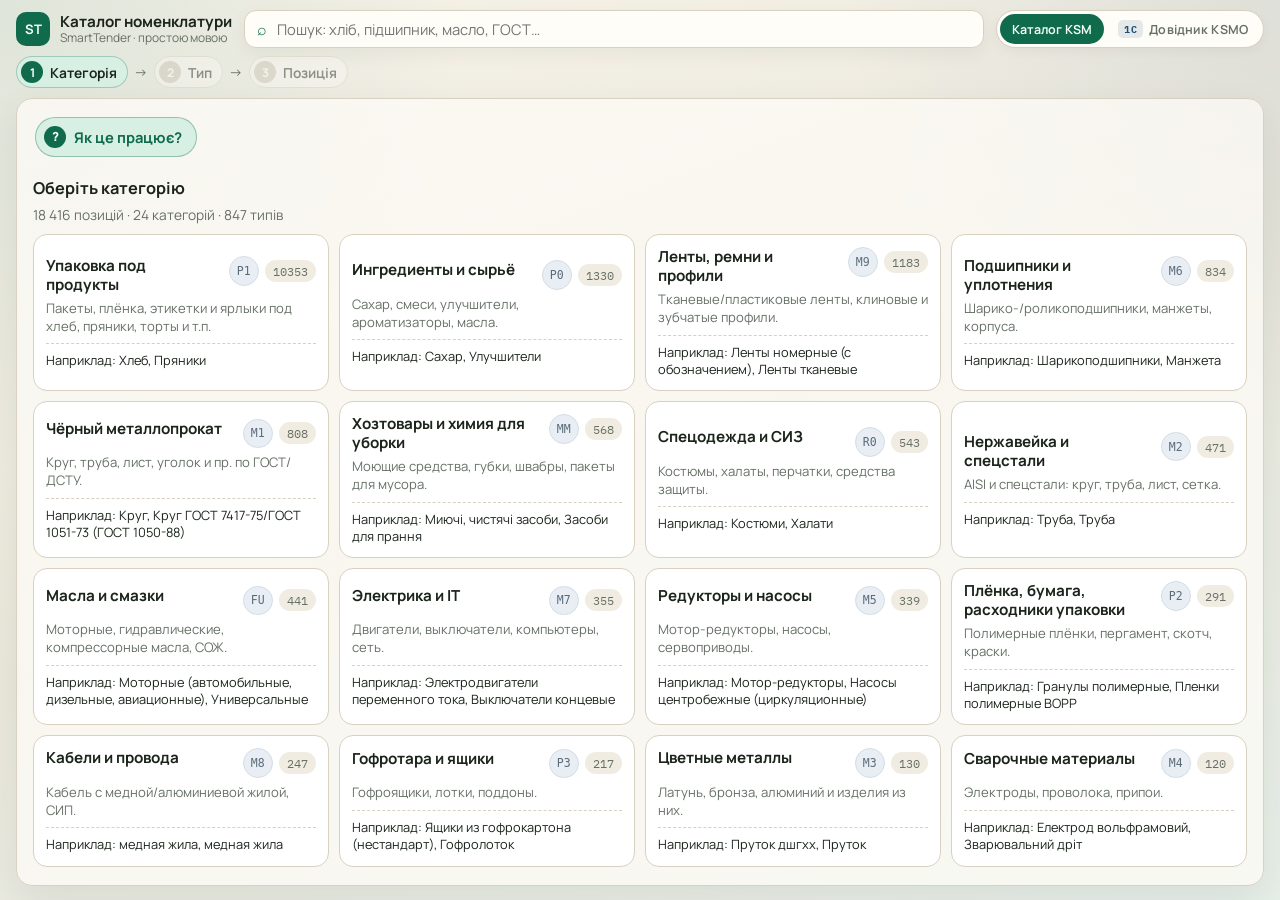
